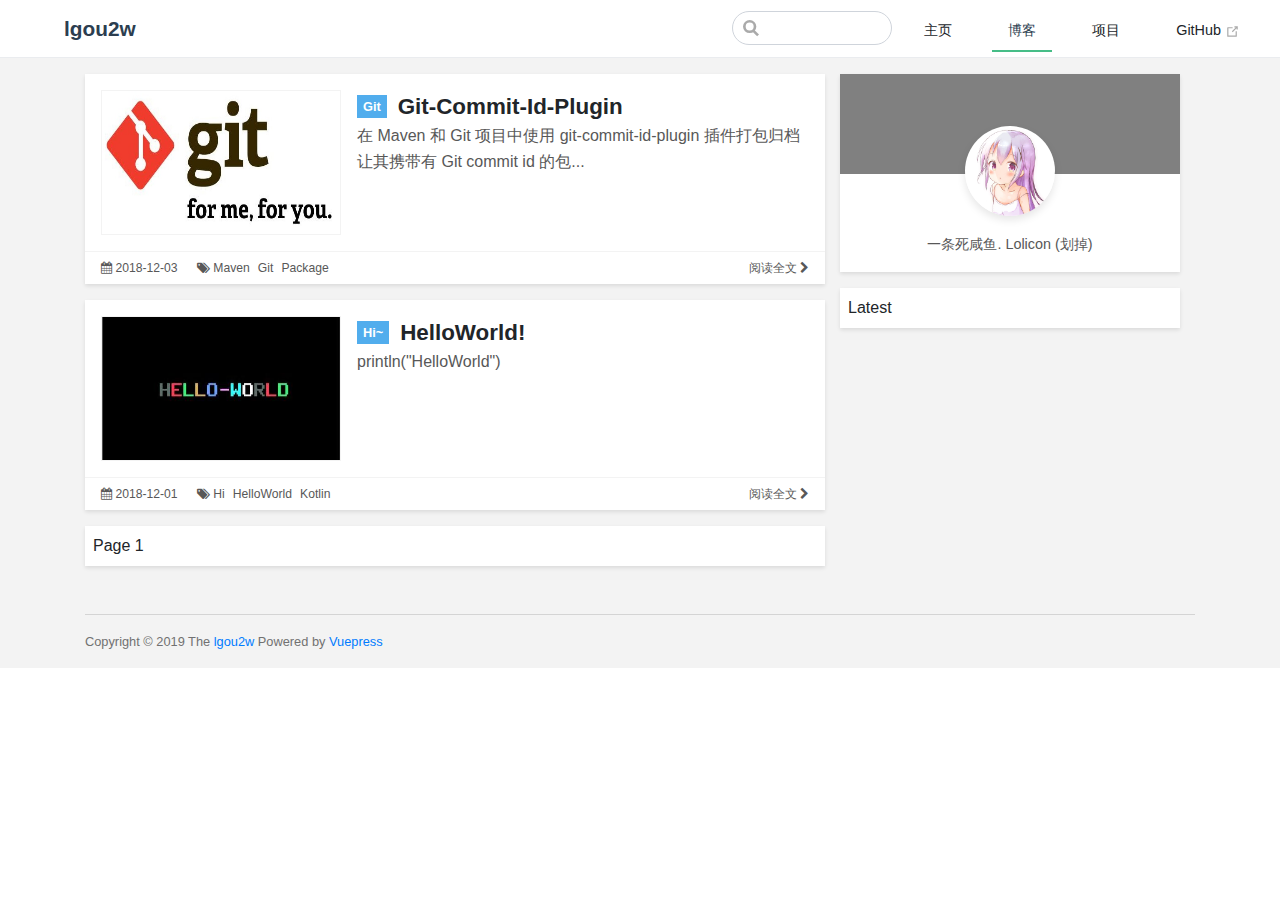
==== blog/index.html @ 0c6b8ab8 "Updates" ====
<!DOCTYPE html>
<html lang="en-US">
  <head>
    <meta charset="utf-8">
    <meta name="viewport" content="width=device-width,initial-scale=1">
    <title>Blogs | lgou2w</title>
    <meta name="description" content="lgou2w website">
    <script src="/js/jquery.min.js"></script>
    
    <link rel="preload" href="/assets/css/0.styles.bc1491e1.css" as="style"><link rel="preload" href="/assets/js/app.d1a5e44f.js" as="script"><link rel="preload" href="/assets/js/2.3323cdc5.js" as="script"><link rel="prefetch" href="/assets/js/10.3f99f2de.js"><link rel="prefetch" href="/assets/js/11.79aa3903.js"><link rel="prefetch" href="/assets/js/3.a1edac9c.js"><link rel="prefetch" href="/assets/js/4.0b853fc1.js"><link rel="prefetch" href="/assets/js/5.7da31891.js"><link rel="prefetch" href="/assets/js/6.89525fbb.js"><link rel="prefetch" href="/assets/js/7.0785fa64.js"><link rel="prefetch" href="/assets/js/8.5be54ab9.js"><link rel="prefetch" href="/assets/js/9.ef40ac72.js">
    <link rel="stylesheet" href="/assets/css/0.styles.bc1491e1.css">
  </head>
  <body>
    <div id="app" data-server-rendered="true"><div class="theme-container no-sidebar"><header class="navbar"><div class="sidebar-button"><svg xmlns="http://www.w3.org/2000/svg" aria-hidden="true" role="img" viewBox="0 0 448 512" class="icon"><path fill="currentColor" d="M436 124H12c-6.627 0-12-5.373-12-12V80c0-6.627 5.373-12 12-12h424c6.627 0 12 5.373 12 12v32c0 6.627-5.373 12-12 12zm0 160H12c-6.627 0-12-5.373-12-12v-32c0-6.627 5.373-12 12-12h424c6.627 0 12 5.373 12 12v32c0 6.627-5.373 12-12 12zm0 160H12c-6.627 0-12-5.373-12-12v-32c0-6.627 5.373-12 12-12h424c6.627 0 12 5.373 12 12v32c0 6.627-5.373 12-12 12z"></path></svg></div> <a href="/" class="home-link router-link-active"><!----> <span class="site-name">lgou2w</span></a> <div class="links" style="max-width:nullpx;"><div class="search-box"><input aria-label="Search" autocomplete="off" spellcheck="false" value=""> <!----></div> <nav class="nav-links can-hide"><div class="nav-item"><a href="/" class="nav-link">主页</a></div><div class="nav-item"><a href="/blog/" class="nav-link router-link-exact-active router-link-active">博客</a></div><div class="nav-item"><a href="/projects/" class="nav-link">项目</a></div><div class="nav-item"><a href="https://github.com/lgou2w/lgou2w.github.io" target="_blank" rel="noopener noreferrer" class="nav-link external">
  GitHub
  <svg xmlns="http://www.w3.org/2000/svg" aria-hidden="true" x="0px" y="0px" viewBox="0 0 100 100" width="15" height="15" class="icon outbound"><path fill="currentColor" d="M18.8,85.1h56l0,0c2.2,0,4-1.8,4-4v-32h-8v28h-48v-48h28v-8h-32l0,0c-2.2,0-4,1.8-4,4v56C14.8,83.3,16.6,85.1,18.8,85.1z"></path> <polygon fill="currentColor" points="45.7,48.7 51.3,54.3 77.2,28.5 77.2,37.2 85.2,37.2 85.2,14.9 62.8,14.9 62.8,22.9 71.5,22.9"></polygon></svg></a></div> <!----></nav></div></header> <div class="sidebar-mask"></div> <div class="sidebar"><nav class="nav-links"><div class="nav-item"><a href="/" class="nav-link">主页</a></div><div class="nav-item"><a href="/blog/" class="nav-link router-link-exact-active router-link-active">博客</a></div><div class="nav-item"><a href="/projects/" class="nav-link">项目</a></div><div class="nav-item"><a href="https://github.com/lgou2w/lgou2w.github.io" target="_blank" rel="noopener noreferrer" class="nav-link external">
  GitHub
  <svg xmlns="http://www.w3.org/2000/svg" aria-hidden="true" x="0px" y="0px" viewBox="0 0 100 100" width="15" height="15" class="icon outbound"><path fill="currentColor" d="M18.8,85.1h56l0,0c2.2,0,4-1.8,4-4v-32h-8v28h-48v-48h28v-8h-32l0,0c-2.2,0-4,1.8-4,4v56C14.8,83.3,16.6,85.1,18.8,85.1z"></path> <polygon fill="currentColor" points="45.7,48.7 51.3,54.3 77.2,28.5 77.2,37.2 85.2,37.2 85.2,14.9 62.8,14.9 62.8,22.9 71.5,22.9"></polygon></svg></a></div> <!----></nav>  <ul class="sidebar-links"><li><div class="sidebar-group first"><p class="sidebar-heading open"><span>Blogs</span> <!----></p> <ul class="sidebar-group-items"></ul></div></li></ul> </div> <div class="custom-layout"><div class="container blog-wrapper" data-v-0e70ab52><div class="row blog-main" data-v-0e70ab52><div class="col-md-8 blog-posts" data-v-0e70ab52><div class="blog-post" data-v-0e70ab52><div class="container post-wrapper" data-v-741c4d2e data-v-0e70ab52><div class="row post-main" data-v-741c4d2e><div class="col-md-auto post-thumbnail" data-v-741c4d2e><a href="/blog/posts/2018-12/git-commit-id-plugin.html" data-v-741c4d2e><img src="/images/blog/public/git.jpg" alt="Git-Commit-Id-Plugin" data-v-741c4d2e></a></div> <div class="col-md post-inner" data-v-741c4d2e><header class="post-inner-header" data-v-741c4d2e><span class="post-inner-header-label" data-v-741c4d2e>Git</span> <span class="post-inner-header-title" data-v-741c4d2e>Git-Commit-Id-Plugin</span></header> <div class="post-inner-content" data-v-741c4d2e><p data-v-741c4d2e> 在 Maven 和 Git 项目中使用 git-commit-id-plugin  插件打包归档让其携带有 Git commit id 的包... </p></div></div></div> <div class="row post-meta" data-v-741c4d2e><span class="col-auto mr-auto post-meta-item" data-v-741c4d2e><a data-v-741c4d2e><i class="fa fa-calendar" data-v-741c4d2e></i>
                2018-12-03
            </a> <span class="d-none d-md-inline-block" style="padding-left: 1rem;" data-v-741c4d2e><i class="fa fa-tags" data-v-741c4d2e></i> <a class="post-meta-tag" data-v-741c4d2e>Maven</a><a class="post-meta-tag" data-v-741c4d2e>Git</a><a class="post-meta-tag" data-v-741c4d2e>Package</a></span></span> <span class="col-auto post-meta-target" data-v-741c4d2e><a href="/blog/posts/2018-12/git-commit-id-plugin.html" data-v-741c4d2e>
                阅读全文
                <i class="fa fa-chevron-right" data-v-741c4d2e></i></a></span></div></div></div><div class="blog-post" data-v-0e70ab52><div class="container post-wrapper" data-v-741c4d2e data-v-0e70ab52><div class="row post-main" data-v-741c4d2e><div class="col-md-auto post-thumbnail" data-v-741c4d2e><a href="/blog/posts/2018-12/helloworld.html" data-v-741c4d2e><img src="/images/blog/2018-12/helloworld.jpg" alt="HelloWorld!" data-v-741c4d2e></a></div> <div class="col-md post-inner" data-v-741c4d2e><header class="post-inner-header" data-v-741c4d2e><span class="post-inner-header-label" data-v-741c4d2e>Hi~</span> <span class="post-inner-header-title" data-v-741c4d2e>HelloWorld!</span></header> <div class="post-inner-content" data-v-741c4d2e><p data-v-741c4d2e>println(&quot;HelloWorld&quot;)</p></div></div></div> <div class="row post-meta" data-v-741c4d2e><span class="col-auto mr-auto post-meta-item" data-v-741c4d2e><a data-v-741c4d2e><i class="fa fa-calendar" data-v-741c4d2e></i>
                2018-12-01
            </a> <span class="d-none d-md-inline-block" style="padding-left: 1rem;" data-v-741c4d2e><i class="fa fa-tags" data-v-741c4d2e></i> <a class="post-meta-tag" data-v-741c4d2e>Hi</a><a class="post-meta-tag" data-v-741c4d2e>HelloWorld</a><a class="post-meta-tag" data-v-741c4d2e>Kotlin</a></span></span> <span class="col-auto post-meta-target" data-v-741c4d2e><a href="/blog/posts/2018-12/helloworld.html" data-v-741c4d2e>
                阅读全文
                <i class="fa fa-chevron-right" data-v-741c4d2e></i></a></span></div></div></div></div> <div class="col-md d-none d-md-block blog-sidebar" data-v-0e70ab52><div class="blog-about" data-v-0e70ab52><div class="blog-about-photo" data-v-0e70ab52></div> <div class="blog-about-avatar" data-v-0e70ab52><a href="/" data-v-0e70ab52><img src="/images/avatar.jpg" alt="Avatar" data-v-0e70ab52></a></div> <div class="blog-about-info" data-v-0e70ab52><span data-v-0e70ab52>一条死咸鱼. Lolicon (划掉)</span></div></div> <div class="blog-latest" data-v-0e70ab52><div class="blog-latest-post" data-v-0e70ab52>
                    Latest
                </div></div></div></div> <div class="row blog-pages" data-v-0e70ab52><div class="col-md-8 blog-page" data-v-0e70ab52>
            Page 1
        </div></div> <div class="row blog-footer" data-v-0e70ab52><p data-v-0e70ab52>Copyright © 2019 The <a href="/" data-v-0e70ab52>lgou2w</a>
            Powered by <a href="https://vuepress.vuejs.org/" target="_blank" data-v-0e70ab52>Vuepress</a></p></div></div></div> <!----></div></div>
    <script src="/assets/js/2.3323cdc5.js" defer></script><script src="/assets/js/app.d1a5e44f.js" defer></script>
  </body>
</html>
---- assets/css/0.styles.bc1491e1.css ----
.home{padding:3.6rem 2rem 0;max-width:960px;margin:0 auto}.home .hero{text-align:center}.home .hero img{max-height:280px;display:block;margin:3rem auto 1.5rem}.home .hero h1{font-size:3rem}.home .hero .action,.home .hero .description,.home .hero h1{margin:1.8rem auto}.home .hero .description{max-width:35rem;font-size:1.6rem;line-height:1.3;color:#6a8bad}.home .hero .action-button{display:inline-block;font-size:1.2rem;color:#fff;background-color:#3eaf7c;padding:.8rem 1.6rem;border-radius:4px;transition:background-color .1s ease;box-sizing:border-box;border-bottom:1px solid #389d70}.home .hero .action-button:hover{background-color:#4abf8a}.home .features{border-top:1px solid #eaecef;padding:1.2rem 0;margin-top:2.5rem;display:flex;flex-wrap:wrap;align-items:flex-start;align-content:stretch;justify-content:space-between}.home .feature{flex-grow:1;flex-basis:30%;max-width:30%}.home .feature h2{font-size:1.4rem;font-weight:500;border-bottom:none;padding-bottom:0;color:#3a5169}.home .feature p{color:#4e6e8e}.home .footer{padding:2.5rem;border-top:1px solid #eaecef;text-align:center;color:#4e6e8e}@media (max-width:719px){.home .features{flex-direction:column}.home .feature{max-width:100%;padding:0 2.5rem}}@media (max-width:419px){.home{padding-left:1.5rem;padding-right:1.5rem}.home .hero img{max-height:210px;margin:2rem auto 1.2rem}.home .hero h1{font-size:2rem}.home .hero .action,.home .hero .description,.home .hero h1{margin:1.2rem auto}.home .hero .description{font-size:1.2rem}.home .hero .action-button{font-size:1rem;padding:.6rem 1.2rem}.home .feature h2{font-size:1.25rem}}.homepage-wrapper[data-v-08950ab5]{background:url(/images/bg.jpg);background-size:cover}@media (max-width:768px){.homepage-wrapper[data-v-08950ab5]{background:url(/images/bgMobile.jpg);background-size:100% 100%;padding-bottom:0!important}}.homepage-wrapper[data-v-08950ab5]{display:flex;justify-content:center;align-items:center;max-width:100%;min-height:100vh}@media (max-width:768px){.homepage-wrapper[data-v-08950ab5]{padding-left:0!important;padding-right:0!important;padding-top:2.2rem}}.homepage-wrapper .homepage[data-v-08950ab5]{margin:2rem;background-color:hsla(0,0%,100%,.6);box-shadow:0 2px 4px 0 rgba(0,0,0,.1);width:100%}@media (max-width:768px){.homepage-wrapper .homepage[data-v-08950ab5]{margin:1rem;display:block}}@media (min-width:992px){.homepage-wrapper .homepage[data-v-08950ab5]{width:60%;min-height:60vh}}.homepage-wrapper .homepage .homepage-left[data-v-08950ab5]{padding:1rem;background-color:rgba(0,187,255,.6);display:flex;flex-direction:column}@media (max-width:768px){.homepage-wrapper .homepage .homepage-left[data-v-08950ab5]{display:block}}.homepage-wrapper .homepage .homepage-left .homepage-avatar[data-v-08950ab5]{text-align:center}@media (max-width:768px){.homepage-wrapper .homepage .homepage-left .homepage-avatar[data-v-08950ab5]{margin-top:-4rem}}.homepage-wrapper .homepage .homepage-left .homepage-avatar img[data-v-08950ab5]{width:128px;height:128px;border-radius:100%;box-shadow:0 4px 8px rgba(0,0,0,.1)}@media (max-width:768px){.homepage-wrapper .homepage .homepage-left .homepage-avatar img[data-v-08950ab5]{width:100px;height:100px}}.homepage-wrapper .homepage .homepage-left .homepage-menu[data-v-08950ab5]{list-style:none;padding:1rem 0;margin:0;text-align:center;flex:1}@media (max-width:768px){.homepage-wrapper .homepage .homepage-left .homepage-menu[data-v-08950ab5]{display:flex;flex-wrap:wrap;flex-direction:row;align-items:center;justify-content:center;padding:0}}.homepage-wrapper .homepage .homepage-left .homepage-menu li[data-v-08950ab5]{padding-top:.6rem}@media (max-width:768px){.homepage-wrapper .homepage .homepage-left .homepage-menu li[data-v-08950ab5]{width:50%;margin-top:.5rem;display:inline-block;padding:0}}.homepage-wrapper .homepage .homepage-left .homepage-menu li a[data-v-08950ab5]{display:block;font-size:1.1rem;font-weight:600;text-decoration:none;color:#fff}@media (max-width:767px){.homepage-wrapper .homepage .homepage-left .homepage-menu li a[data-v-08950ab5]{font-size:1rem}}.homepage-wrapper .homepage .homepage-left .homepage-menu li a.active[data-v-08950ab5]{font-size:1.3rem}.homepage-wrapper .homepage .homepage-left .homepage-copyright[data-v-08950ab5]{padding-top:1rem;color:#fff;text-align:center;font-size:9pt;font-weight:600}.homepage-wrapper .homepage .homepage-left .homepage-copyright a[data-v-08950ab5]{color:#fff;text-decoration:none}.homepage-wrapper .homepage .homepage-right[data-v-08950ab5]{padding:1rem}.homepage-wrapper .homepage .homepage-right .title[data-v-08950ab5]{-webkit-user-select:none;-moz-user-select:none;-ms-user-select:none;user-select:none;padding-top:1rem;text-align:center;color:#585858;transition:all .4s}.homepage-wrapper .homepage .homepage-right .title[data-v-08950ab5]:hover{color:#007bff;-webkit-transform:scale(1.1);transform:scale(1.1)}@media (max-width:768px){.homepage-wrapper .homepage .homepage-right .title[data-v-08950ab5]{padding:.6rem 0}}.homepage-wrapper .homepage .homepage-right .homepage-home .home-links[data-v-08950ab5]{display:flex;flex-wrap:wrap;flex-direction:row;align-items:center;justify-content:center;text-align:center}.homepage-wrapper .homepage .homepage-right .homepage-home .home-links a[data-v-08950ab5]{color:#585858;display:inline-block;width:30%;padding:1.5rem 0;text-decoration:none;transition:all .4s}.homepage-wrapper .homepage .homepage-right .homepage-home .home-links a[data-v-08950ab5]:hover{color:#007bff;-webkit-transform:scale(1.1);transform:scale(1.1)}@media (max-width:767px){.homepage-wrapper .homepage .homepage-right .homepage-home .home-links a[data-v-08950ab5]{padding:1rem 0}}.homepage-wrapper .homepage .homepage-right .homepage-home .home-links a i[data-v-08950ab5]{display:block;margin-top:1rem;font-size:3rem}@media (max-width:767px){.homepage-wrapper .homepage .homepage-right .homepage-home .home-links a i[data-v-08950ab5]{font-size:2rem;margin-top:.2rem}}.homepage-wrapper .homepage .homepage-right .homepage-home .home-links a span[data-v-08950ab5]{display:block;margin-top:.6rem}.search-box{display:inline-block;position:relative;margin-right:1rem}.search-box input{cursor:text;width:10rem;color:#4e6e8e;display:inline-block;border:1px solid #cfd4db;border-radius:2rem;font-size:.9rem;line-height:2rem;padding:0 .5rem 0 2rem;outline:none;transition:all .2s ease;background:#fff url(/assets/img/search.83621669.svg) .6rem .5rem no-repeat;background-size:1rem}.search-box input:focus{cursor:auto;border-color:#3eaf7c}.search-box .suggestions{background:#fff;width:20rem;position:absolute;top:1.5rem;border:1px solid #cfd4db;border-radius:6px;padding:.4rem;list-style-type:none}.search-box .suggestions.align-right{right:0}.search-box .suggestion{line-height:1.4;padding:.4rem .6rem;border-radius:4px;cursor:pointer}.search-box .suggestion a{white-space:normal;color:#5d82a6}.search-box .suggestion a .page-title{font-weight:600}.search-box .suggestion a .header{font-size:.9em;margin-left:.25em}.search-box .suggestion.focused{background-color:#f3f4f5}.search-box .suggestion.focused a{color:#3eaf7c}@media (max-width:959px){.search-box input{cursor:pointer;width:0;border-color:transparent;position:relative}.search-box input:focus{cursor:text;left:0;width:10rem}}@media (max-width:959px) and (min-width:719px){.search-box .suggestions{left:0}}@media (max-width:719px){.search-box{margin-right:0}.search-box input{left:1rem}.search-box .suggestions{right:0}}@media (max-width:419px){.search-box .suggestions{width:calc(100vw - 4rem)}.search-box input:focus{width:8rem}}.dropdown-enter,.dropdown-leave-to{height:0!important}.dropdown-wrapper{cursor:pointer}.dropdown-wrapper .dropdown-title{display:block}.dropdown-wrapper .dropdown-title:hover{border-color:transparent}.dropdown-wrapper .dropdown-title .arrow{vertical-align:middle;margin-top:-1px;margin-left:.4rem}.dropdown-wrapper .nav-dropdown .dropdown-item{color:inherit;line-height:1.7rem}.dropdown-wrapper .nav-dropdown .dropdown-item h4{margin:.45rem 0 0;border-top:1px solid #eee;padding:.45rem 1.5rem 0 1.25rem}.dropdown-wrapper .nav-dropdown .dropdown-item .dropdown-subitem-wrapper{padding:0;list-style:none}.dropdown-wrapper .nav-dropdown .dropdown-item .dropdown-subitem-wrapper .dropdown-subitem{font-size:.9em}.dropdown-wrapper .nav-dropdown .dropdown-item a{display:block;line-height:1.7rem;position:relative;border-bottom:none;font-weight:400;margin-bottom:0;padding:0 1.5rem 0 1.25rem}.dropdown-wrapper .nav-dropdown .dropdown-item a.router-link-active,.dropdown-wrapper .nav-dropdown .dropdown-item a:hover{color:#3eaf7c}.dropdown-wrapper .nav-dropdown .dropdown-item a.router-link-active:after{content:"";width:0;height:0;border-left:5px solid #3eaf7c;border-top:3px solid transparent;border-bottom:3px solid transparent;position:absolute;top:calc(50% - 2px);left:9px}.dropdown-wrapper .nav-dropdown .dropdown-item:first-child h4{margin-top:0;padding-top:0;border-top:0}@media (max-width:719px){.dropdown-wrapper.open .dropdown-title{margin-bottom:.5rem}.dropdown-wrapper .nav-dropdown{transition:height .1s ease-out;overflow:hidden}.dropdown-wrapper .nav-dropdown .dropdown-item h4{border-top:0;margin-top:0;padding-top:0}.dropdown-wrapper .nav-dropdown .dropdown-item>a,.dropdown-wrapper .nav-dropdown .dropdown-item h4{font-size:15px;line-height:2rem}.dropdown-wrapper .nav-dropdown .dropdown-item .dropdown-subitem{font-size:14px;padding-left:1rem}}@media (min-width:719px){.dropdown-wrapper{height:1.8rem}.dropdown-wrapper:hover .nav-dropdown{display:block!important}.dropdown-wrapper .dropdown-title .arrow{border-left:4px solid transparent;border-right:4px solid transparent;border-top:6px solid #ccc;border-bottom:0}.dropdown-wrapper .nav-dropdown{display:none;height:auto!important;box-sizing:border-box;max-height:calc(100vh - 2.7rem);overflow-y:auto;position:absolute;top:100%;right:0;background-color:#fff;padding:.6rem 0;border:1px solid #ddd;border-bottom-color:#ccc;text-align:left;border-radius:.25rem;white-space:nowrap;margin:0}}.nav-links{display:inline-block}.nav-links a{line-height:1.4rem;color:inherit}.nav-links a.router-link-active,.nav-links a:hover{color:#3eaf7c}.nav-links .nav-item{position:relative;display:inline-block;margin-left:1.5rem;line-height:2rem}.nav-links .nav-item:first-child{margin-left:0}.nav-links .repo-link{margin-left:1.5rem}@media (max-width:719px){.nav-links .nav-item,.nav-links .repo-link{margin-left:0}}@media (min-width:719px){.nav-links a.router-link-active,.nav-links a:hover{color:#2c3e50}.nav-item>a:not(.external).router-link-active,.nav-item>a:not(.external):hover{margin-bottom:-2px;border-bottom:2px solid #46bd87}}.navbar{padding:.7rem 1.5rem;line-height:2.2rem}.navbar a,.navbar img,.navbar span{display:inline-block}.navbar .logo{height:2.2rem;min-width:2.2rem;margin-right:.8rem;vertical-align:top}.navbar .site-name{font-size:1.3rem;font-weight:600;color:#2c3e50;position:relative}.navbar .links{padding-left:1.5rem;box-sizing:border-box;background-color:#fff;white-space:nowrap;font-size:.9rem;position:absolute;right:1.5rem;top:.7rem;display:flex}.navbar .links .search-box{flex:0 0 auto;vertical-align:top}.navbar .links .nav-links{flex:1}@media (max-width:719px){.navbar{padding-left:4rem}.navbar .can-hide{display:none}.navbar .links{padding-left:1.5rem}}.page-edit,.page-nav{max-width:740px;margin:0 auto;padding:2rem 2.5rem}@media (max-width:959px){.page-edit,.page-nav{padding:2rem}}@media (max-width:419px){.page-edit,.page-nav{padding:1.5rem}}.page{padding-bottom:2rem}.page-edit{padding-top:1rem;padding-bottom:1rem;overflow:auto}.page-edit .edit-link{display:inline-block}.page-edit .edit-link a{color:#4e6e8e;margin-right:.25rem}.page-edit .last-updated{float:right;font-size:.9em}.page-edit .last-updated .prefix{font-weight:500;color:#4e6e8e}.page-edit .last-updated .time{font-weight:400;color:#aaa}.page-nav{padding-top:1rem;padding-bottom:0}.page-nav .inner{min-height:2rem;margin-top:0;border-top:1px solid #eaecef;padding-top:1rem;overflow:auto}.page-nav .next{float:right}@media (max-width:719px){.page-edit .edit-link{margin-bottom:.5rem}.page-edit .last-updated{font-size:.8em;float:none;text-align:left}}.sidebar .sidebar-sub-headers{padding-left:1rem;font-size:.95em}a.sidebar-link{font-weight:400;display:inline-block;color:#2c3e50;border-left:.25rem solid transparent;padding:.35rem 1rem .35rem 1.25rem;line-height:1.4;width:100%;box-sizing:border-box}a.sidebar-link:hover{color:#3eaf7c}a.sidebar-link.active{font-weight:600;color:#3eaf7c;border-left-color:#3eaf7c}.sidebar-group a.sidebar-link{padding-left:2rem}.sidebar-sub-headers a.sidebar-link{padding-top:.25rem;padding-bottom:.25rem;border-left:none}.sidebar-sub-headers a.sidebar-link.active{font-weight:500}.sidebar-group:not(.first){margin-top:1em}.sidebar-group .sidebar-group{padding-left:.5em}.sidebar-group:not(.collapsable) .sidebar-heading{cursor:auto;color:inherit}.sidebar-heading{color:#999;transition:color .15s ease;cursor:pointer;font-size:1.1em;font-weight:700;padding:0 1.5rem;margin-top:0;margin-bottom:.5rem}.sidebar-heading.open,.sidebar-heading:hover{color:inherit}.sidebar-heading .arrow{position:relative;top:-.12em;left:.5em}.sidebar-heading:.open .arrow{top:-.18em}.sidebar-group-items{transition:height .1s ease-out;overflow:hidden}.sidebar ul{padding:0;margin:0;list-style-type:none}.sidebar a{display:inline-block}.sidebar .nav-links{display:none;border-bottom:1px solid #eaecef;padding:.5rem 0 .75rem 0}.sidebar .nav-links a{font-weight:600}.sidebar .nav-links .nav-item,.sidebar .nav-links .repo-link{display:block;line-height:1.25rem;font-size:1.1em;padding:.5rem 0 .5rem 1.5rem}.sidebar .sidebar-links{padding:1.5rem 0}@media (max-width:719px){.sidebar .nav-links{display:block}.sidebar .nav-links .dropdown-wrapper .nav-dropdown .dropdown-item a.router-link-active:after{top:calc(1rem - 2px)}.sidebar .sidebar-links{padding:1rem 0}}.sidebar-button{display:none;width:1.25rem;height:1.25rem;position:absolute;padding:.6rem;top:.6rem;left:1rem}.sidebar-button .icon{display:block;width:1.25rem;height:1.25rem}@media (max-width:719px){.sidebar-button{display:block}}code[class*=language-],pre[class*=language-]{color:#ccc;background:none;font-family:Consolas,Monaco,Andale Mono,Ubuntu Mono,monospace;text-align:left;white-space:pre;word-spacing:normal;word-break:normal;word-wrap:normal;line-height:1.5;-moz-tab-size:4;-o-tab-size:4;tab-size:4;-webkit-hyphens:none;-ms-hyphens:none;hyphens:none}pre[class*=language-]{padding:1em;margin:.5em 0;overflow:auto}:not(pre)>code[class*=language-],pre[class*=language-]{background:#2d2d2d}:not(pre)>code[class*=language-]{padding:.1em;border-radius:.3em;white-space:normal}.token.block-comment,.token.cdata,.token.comment,.token.doctype,.token.prolog{color:#999}.token.punctuation{color:#ccc}.token.attr-name,.token.deleted,.token.namespace,.token.tag{color:#e2777a}.token.function-name{color:#6196cc}.token.boolean,.token.function,.token.number{color:#f08d49}.token.class-name,.token.constant,.token.property,.token.symbol{color:#f8c555}.token.atrule,.token.builtin,.token.important,.token.keyword,.token.selector{color:#cc99cd}.token.attr-value,.token.char,.token.regex,.token.string,.token.variable{color:#7ec699}.token.entity,.token.operator,.token.url{color:#67cdcc}.token.bold,.token.important{font-weight:700}.token.italic{font-style:italic}.token.entity{cursor:help}.token.inserted{color:green}#nprogress{pointer-events:none}#nprogress .bar{background:#3eaf7c;position:fixed;z-index:1031;top:0;left:0;width:100%;height:2px}#nprogress .peg{display:block;position:absolute;right:0;width:100px;height:100%;box-shadow:0 0 10px #3eaf7c,0 0 5px #3eaf7c;opacity:1;transform:rotate(3deg) translateY(-4px)}#nprogress .spinner{display:block;position:fixed;z-index:1031;top:15px;right:15px}#nprogress .spinner-icon{width:18px;height:18px;box-sizing:border-box;border:2px solid transparent;border-top-color:#3eaf7c;border-left-color:#3eaf7c;border-radius:50%;animation:nprogress-spinner .4s linear infinite}.nprogress-custom-parent{overflow:hidden;position:relative}.nprogress-custom-parent #nprogress .bar,.nprogress-custom-parent #nprogress .spinner{position:absolute}@keyframes nprogress-spinner{0%{transform:rotate(0deg)}to{transform:rotate(1turn)}}.content code{color:#476582;padding:.25rem .5rem;margin:0;font-size:.85em;background-color:rgba(27,31,35,.05);border-radius:3px}.content pre,.content pre[class*=language-]{line-height:1.4;padding:1.25rem 1.5rem;margin:.85rem 0;background-color:#282c34;border-radius:6px;overflow:auto}.content pre[class*=language-] code,.content pre code{color:#fff;padding:0;background-color:transparent;border-radius:0}div[class*=language-]{position:relative;background-color:#282c34;border-radius:6px}div[class*=language-] .highlight-lines{-webkit-user-select:none;-moz-user-select:none;-ms-user-select:none;user-select:none;padding-top:1.3rem;position:absolute;top:0;left:0;width:100%;line-height:1.4}div[class*=language-] .highlight-lines .highlighted{background-color:rgba(0,0,0,.66)}div[class*=language-] pre,div[class*=language-] pre[class*=language-]{background:transparent;position:relative;z-index:1}div[class*=language-]:before{position:absolute;z-index:3;top:.8em;right:1em;font-size:.75rem;color:hsla(0,0%,100%,.4)}div[class*=language-]:not(.line-numbers-mode) .line-numbers-wrapper{display:none}div[class*=language-].line-numbers-mode .highlight-lines .highlighted{position:relative}div[class*=language-].line-numbers-mode .highlight-lines .highlighted:before{content:" ";position:absolute;z-index:3;left:0;top:0;display:block;width:3.5rem;height:100%;background-color:rgba(0,0,0,.66)}div[class*=language-].line-numbers-mode pre{padding-left:4.5rem;vertical-align:middle}div[class*=language-].line-numbers-mode .line-numbers-wrapper{position:absolute;top:0;width:3.5rem;text-align:center;color:hsla(0,0%,100%,.3);padding:1.25rem 0;line-height:1.4}div[class*=language-].line-numbers-mode .line-numbers-wrapper .line-number,div[class*=language-].line-numbers-mode .line-numbers-wrapper br{-webkit-user-select:none;-moz-user-select:none;-ms-user-select:none;user-select:none}div[class*=language-].line-numbers-mode .line-numbers-wrapper .line-number{position:relative;z-index:4;font-size:.85em}div[class*=language-].line-numbers-mode:after{content:"";position:absolute;z-index:2;top:0;left:0;width:3.5rem;height:100%;border-radius:6px 0 0 6px;border-right:1px solid rgba(0,0,0,.66);background-color:#282c34}div[class~=language-js]:before{content:"js"}div[class~=language-ts]:before{content:"ts"}div[class~=language-html]:before{content:"html"}div[class~=language-md]:before{content:"md"}div[class~=language-vue]:before{content:"vue"}div[class~=language-css]:before{content:"css"}div[class~=language-sass]:before{content:"sass"}div[class~=language-scss]:before{content:"scss"}div[class~=language-less]:before{content:"less"}div[class~=language-stylus]:before{content:"stylus"}div[class~=language-go]:before{content:"go"}div[class~=language-java]:before{content:"java"}div[class~=language-c]:before{content:"c"}div[class~=language-sh]:before{content:"sh"}div[class~=language-yaml]:before{content:"yaml"}div[class~=language-py]:before{content:"py"}div[class~=language-javascript]:before{content:"js"}div[class~=language-typescript]:before{content:"ts"}div[class~=language-markup]:before{content:"html"}div[class~=language-markdown]:before{content:"md"}div[class~=language-json]:before{content:"json"}div[class~=language-ruby]:before{content:"rb"}div[class~=language-python]:before{content:"py"}div[class~=language-bash]:before{content:"sh"}.custom-block .custom-block-title{font-weight:600;margin-bottom:-.4rem}.custom-block.danger,.custom-block.tip,.custom-block.warning{padding:.1rem 1.5rem;border-left-width:.5rem;border-left-style:solid;margin:1rem 0}.custom-block.tip{background-color:#f3f5f7;border-color:#42b983}.custom-block.warning{background-color:rgba(255,229,100,.3);border-color:#e7c000;color:#6b5900}.custom-block.warning .custom-block-title{color:#b29400}.custom-block.warning a{color:#2c3e50}.custom-block.danger{background-color:#ffe6e6;border-color:#c00;color:#4d0000}.custom-block.danger .custom-block-title{color:#900}.custom-block.danger a{color:#2c3e50}.arrow{display:inline-block;width:0;height:0}.arrow.up{border-bottom:6px solid #ccc}.arrow.down,.arrow.up{border-left:4px solid transparent;border-right:4px solid transparent}.arrow.down{border-top:6px solid #ccc}.arrow.right{border-left:6px solid #ccc}.arrow.left,.arrow.right{border-top:4px solid transparent;border-bottom:4px solid transparent}.arrow.left{border-right:6px solid #ccc}.content:not(.custom){max-width:740px;margin:0 auto;padding:2rem 2.5rem}@media (max-width:959px){.content:not(.custom){padding:2rem}}@media (max-width:419px){.content:not(.custom){padding:1.5rem}}.table-of-contents .badge{vertical-align:middle}body,html{padding:0;margin:0}body{font-family:-apple-system,BlinkMacSystemFont,Segoe UI,Roboto,Oxygen,Ubuntu,Cantarell,Fira Sans,Droid Sans,Helvetica Neue,sans-serif;-webkit-font-smoothing:antialiased;-moz-osx-font-smoothing:grayscale;font-size:16px;color:#2c3e50}.page{padding-left:20rem}.navbar{z-index:20;right:0;height:3.6rem;background-color:#fff;box-sizing:border-box;border-bottom:1px solid #eaecef}.navbar,.sidebar-mask{position:fixed;top:0;left:0}.sidebar-mask{z-index:9;width:100vw;height:100vh;display:none}.sidebar{font-size:15px;background-color:#fff;width:20rem;position:fixed;z-index:10;margin:0;top:3.6rem;left:0;bottom:0;box-sizing:border-box;border-right:1px solid #eaecef;overflow-y:auto}.content:not(.custom)>:first-child{margin-top:3.6rem}.content:not(.custom) a:hover{text-decoration:underline}.content:not(.custom) p.demo{padding:1rem 1.5rem;border:1px solid #ddd;border-radius:4px}.content:not(.custom) img{max-width:100%}.content.custom{padding:0;margin:0}.content.custom img{max-width:100%}a{font-weight:500}a,p a code{color:#3eaf7c}p a code{font-weight:400}kbd{background:#eee;border:.15rem solid #ddd;border-bottom:.25rem solid #ddd;border-radius:.15rem;padding:0 .15em}blockquote{font-size:1.2rem;color:#999;border-left:.25rem solid #dfe2e5;margin-left:0;padding-left:1rem}ol,ul{padding-left:1.2em}strong{font-weight:600}h1,h2,h3,h4,h5,h6{font-weight:600;line-height:1.25}.content:not(.custom)>h1,.content:not(.custom)>h2,.content:not(.custom)>h3,.content:not(.custom)>h4,.content:not(.custom)>h5,.content:not(.custom)>h6{margin-top:-3.1rem;padding-top:4.6rem;margin-bottom:0}.content:not(.custom)>h1:first-child,.content:not(.custom)>h2:first-child,.content:not(.custom)>h3:first-child,.content:not(.custom)>h4:first-child,.content:not(.custom)>h5:first-child,.content:not(.custom)>h6:first-child{margin-top:-1.5rem;margin-bottom:1rem}.content:not(.custom)>h1:first-child+.custom-block,.content:not(.custom)>h1:first-child+p,.content:not(.custom)>h1:first-child+pre,.content:not(.custom)>h2:first-child+.custom-block,.content:not(.custom)>h2:first-child+p,.content:not(.custom)>h2:first-child+pre,.content:not(.custom)>h3:first-child+.custom-block,.content:not(.custom)>h3:first-child+p,.content:not(.custom)>h3:first-child+pre,.content:not(.custom)>h4:first-child+.custom-block,.content:not(.custom)>h4:first-child+p,.content:not(.custom)>h4:first-child+pre,.content:not(.custom)>h5:first-child+.custom-block,.content:not(.custom)>h5:first-child+p,.content:not(.custom)>h5:first-child+pre,.content:not(.custom)>h6:first-child+.custom-block,.content:not(.custom)>h6:first-child+p,.content:not(.custom)>h6:first-child+pre{margin-top:2rem}h1:hover .header-anchor,h2:hover .header-anchor,h3:hover .header-anchor,h4:hover .header-anchor,h5:hover .header-anchor,h6:hover .header-anchor{opacity:1}h1{font-size:2.2rem}h2{font-size:1.65rem;padding-bottom:.3rem;border-bottom:1px solid #eaecef}h3{font-size:1.35rem}a.header-anchor{font-size:.85em;float:left;margin-left:-.87em;padding-right:.23em;margin-top:.125em;opacity:0}a.header-anchor:hover{text-decoration:none}.line-number,code,kbd{font-family:source-code-pro,Menlo,Monaco,Consolas,Courier New,monospace}ol,p,ul{line-height:1.7}hr{border-top:1px solid #eaecef}table{margin:1rem 0;display:block;overflow-x:auto}tr{border-top:1px solid #dfe2e5}tr:nth-child(2n){background-color:#f6f8fa}td,th{border:1px solid #dfe2e5;padding:.6em 1em}.custom-layout{padding-top:3.6rem}.theme-container.sidebar-open .sidebar-mask{display:block}.theme-container.no-navbar .content:not(.custom)>h1,.theme-container.no-navbar h2,.theme-container.no-navbar h3,.theme-container.no-navbar h4,.theme-container.no-navbar h5,.theme-container.no-navbar h6{margin-top:1.5rem;padding-top:0}.theme-container.no-navbar .sidebar{top:0}.theme-container.no-navbar .custom-layout{padding-top:0}@media (min-width:720px){.theme-container.no-sidebar .sidebar{display:none}.theme-container.no-sidebar .page{padding-left:0}}@media (max-width:959px){.sidebar{font-size:15px;width:16.4rem}.page{padding-left:16.4rem}}@media (max-width:719px){.sidebar{top:0;padding-top:3.6rem;transform:translateX(-100%);transition:transform .2s ease}.page{padding-left:0}.theme-container.sidebar-open .sidebar{transform:translateX(0)}.theme-container.no-navbar .sidebar{padding-top:0}}@media (max-width:419px){h1{font-size:1.9rem}.content div[class*=language-]{margin:.85rem -1.5rem;border-radius:0}}

/*!
 * Bootstrap v4.1.3 (https://getbootstrap.com/)
 * Copyright 2011-2018 The Bootstrap Authors
 * Copyright 2011-2018 Twitter, Inc.
 * Licensed under MIT (https://github.com/twbs/bootstrap/blob/master/LICENSE)
 */:root{--blue:#007bff;--indigo:#6610f2;--purple:#6f42c1;--pink:#e83e8c;--red:#dc3545;--orange:#fd7e14;--yellow:#ffc107;--green:#28a745;--teal:#20c997;--cyan:#17a2b8;--white:#fff;--gray:#6c757d;--gray-dark:#343a40;--primary:#007bff;--secondary:#6c757d;--success:#28a745;--info:#17a2b8;--warning:#ffc107;--danger:#dc3545;--light:#f8f9fa;--dark:#343a40;--breakpoint-xs:0;--breakpoint-sm:576px;--breakpoint-md:768px;--breakpoint-lg:992px;--breakpoint-xl:1200px;--font-family-sans-serif:-apple-system,BlinkMacSystemFont,"Segoe UI",Roboto,"Helvetica Neue",Arial,sans-serif,"Apple Color Emoji","Segoe UI Emoji","Segoe UI Symbol","Noto Color Emoji";--font-family-monospace:SFMono-Regular,Menlo,Monaco,Consolas,"Liberation Mono","Courier New",monospace}*,:after,:before{box-sizing:border-box}html{font-family:sans-serif;line-height:1.15;-webkit-text-size-adjust:100%;-ms-text-size-adjust:100%;-webkit-tap-highlight-color:transparent}article,aside,figcaption,figure,footer,header,hgroup,main,nav,section{display:block}body{margin:0;font-family:-apple-system,BlinkMacSystemFont,Segoe UI,Roboto,Helvetica Neue,Arial,sans-serif;font-size:1rem;font-weight:400;line-height:1.5;color:#212529;text-align:left;background-color:#fff}[tabindex="-1"]:focus{outline:0!important}hr{box-sizing:content-box;height:0;overflow:visible}h1,h2,h3,h4,h5,h6{margin-top:0;margin-bottom:.5rem}p{margin-top:0;margin-bottom:1rem}abbr[data-original-title],abbr[title]{text-decoration:underline;-webkit-text-decoration:underline dotted;text-decoration:underline dotted;cursor:help;border-bottom:0}address{font-style:normal;line-height:inherit}address,dl,ol,ul{margin-bottom:1rem}dl,ol,ul{margin-top:0}ol ol,ol ul,ul ol,ul ul{margin-bottom:0}dt{font-weight:700}dd{margin-bottom:.5rem;margin-left:0}blockquote{margin:0 0 1rem}dfn{font-style:italic}b,strong{font-weight:bolder}small{font-size:80%}sub,sup{position:relative;font-size:75%;line-height:0;vertical-align:baseline}sub{bottom:-.25em}sup{top:-.5em}a{text-decoration:none;background-color:transparent;-webkit-text-decoration-skip:objects}a:hover{color:#0056b3;text-decoration:underline}a:not([href]):not([tabindex]),a:not([href]):not([tabindex]):focus,a:not([href]):not([tabindex]):hover{color:inherit;text-decoration:none}a:not([href]):not([tabindex]):focus{outline:0}code,kbd,pre,samp{font-family:SFMono-Regular,Menlo,Monaco,Consolas,Liberation Mono,Courier New,monospace;font-size:1em}pre{margin-top:0;margin-bottom:1rem;overflow:auto;-ms-overflow-style:scrollbar}figure{margin:0 0 1rem}img{border-style:none}img,svg{vertical-align:middle}svg{overflow:hidden}table{border-collapse:collapse}caption{padding-top:.75rem;padding-bottom:.75rem;color:#6c757d;text-align:left;caption-side:bottom}th{text-align:inherit}label{display:inline-block;margin-bottom:.5rem}button{border-radius:0}button:focus{outline:1px dotted;outline:5px auto -webkit-focus-ring-color}button,input,optgroup,select,textarea{margin:0;font-family:inherit;font-size:inherit;line-height:inherit}button,input{overflow:visible}button,select{text-transform:none}[type=reset],[type=submit],button,html [type=button]{-webkit-appearance:button}[type=button]::-moz-focus-inner,[type=reset]::-moz-focus-inner,[type=submit]::-moz-focus-inner,button::-moz-focus-inner{padding:0;border-style:none}input[type=checkbox],input[type=radio]{box-sizing:border-box;padding:0}input[type=date],input[type=datetime-local],input[type=month],input[type=time]{-webkit-appearance:listbox}textarea{overflow:auto;resize:vertical}fieldset{min-width:0;padding:0;margin:0;border:0}legend{display:block;width:100%;max-width:100%;padding:0;margin-bottom:.5rem;font-size:1.5rem;line-height:inherit;color:inherit;white-space:normal}progress{vertical-align:baseline}[type=number]::-webkit-inner-spin-button,[type=number]::-webkit-outer-spin-button{height:auto}[type=search]{outline-offset:-2px;-webkit-appearance:none}[type=search]::-webkit-search-cancel-button,[type=search]::-webkit-search-decoration{-webkit-appearance:none}::-webkit-file-upload-button{font:inherit;-webkit-appearance:button}output{display:inline-block}summary{display:list-item;cursor:pointer}template{display:none}[hidden]{display:none!important}.h1,.h2,.h3,.h4,.h5,.h6,h1,h2,h3,h4,h5,h6{margin-bottom:.5rem;font-family:inherit;font-weight:500;line-height:1.2;color:inherit}.h1,h1{font-size:2.5rem}.h2,h2{font-size:2rem}.h3,h3{font-size:1.75rem}.h4,h4{font-size:1.5rem}.h5,h5{font-size:1.25rem}.h6,h6{font-size:1rem}.lead{font-size:1.25rem;font-weight:300}.display-1{font-size:6rem}.display-1,.display-2{font-weight:300;line-height:1.2}.display-2{font-size:5.5rem}.display-3{font-size:4.5rem}.display-3,.display-4{font-weight:300;line-height:1.2}.display-4{font-size:3.5rem}hr{margin-top:1rem;margin-bottom:1rem;border:0;border-top:1px solid rgba(0,0,0,.1)}.small,small{font-size:80%;font-weight:400}.mark,mark{padding:.2em;background-color:#fcf8e3}.list-inline,.list-unstyled{padding-left:0;list-style:none}.list-inline-item{display:inline-block}.list-inline-item:not(:last-child){margin-right:.5rem}.initialism{font-size:90%;text-transform:uppercase}.blockquote{margin-bottom:1rem;font-size:1.25rem}.blockquote-footer{display:block;font-size:80%;color:#6c757d}.blockquote-footer:before{content:"\2014   \A0"}.img-fluid,.img-thumbnail{max-width:100%;height:auto}.img-thumbnail{padding:.25rem;background-color:#fff;border:1px solid #dee2e6;border-radius:.25rem}.figure{display:inline-block}.figure-img{margin-bottom:.5rem;line-height:1}.figure-caption{font-size:90%;color:#6c757d}code{font-size:87.5%;color:#e83e8c;word-break:break-word}a>code{color:inherit}kbd{padding:.2rem .4rem;font-size:87.5%;color:#fff;background-color:#212529;border-radius:.2rem}kbd kbd{padding:0;font-size:100%;font-weight:700}pre{display:block;font-size:87.5%;color:#212529}pre code{font-size:inherit;color:inherit;word-break:normal}.pre-scrollable{max-height:340px;overflow-y:scroll}.table{width:100%;margin-bottom:1rem;background-color:transparent}.table td,.table th{padding:.75rem;vertical-align:top;border-top:1px solid #dee2e6}.table thead th{vertical-align:bottom;border-bottom:2px solid #dee2e6}.table tbody+tbody{border-top:2px solid #dee2e6}.table .table{background-color:#fff}.table-sm td,.table-sm th{padding:.3rem}.table-bordered,.table-bordered td,.table-bordered th{border:1px solid #dee2e6}.table-bordered thead td,.table-bordered thead th{border-bottom-width:2px}.table-borderless tbody+tbody,.table-borderless td,.table-borderless th,.table-borderless thead th{border:0}.table-striped tbody tr:nth-of-type(odd){background-color:rgba(0,0,0,.05)}.table-hover tbody tr:hover{background-color:rgba(0,0,0,.075)}.table-primary,.table-primary>td,.table-primary>th{background-color:#b8daff}.table-hover .table-primary:hover,.table-hover .table-primary:hover>td,.table-hover .table-primary:hover>th{background-color:#9fcdff}.table-secondary,.table-secondary>td,.table-secondary>th{background-color:#d6d8db}.table-hover .table-secondary:hover,.table-hover .table-secondary:hover>td,.table-hover .table-secondary:hover>th{background-color:#c8cbcf}.table-success,.table-success>td,.table-success>th{background-color:#c3e6cb}.table-hover .table-success:hover,.table-hover .table-success:hover>td,.table-hover .table-success:hover>th{background-color:#b1dfbb}.table-info,.table-info>td,.table-info>th{background-color:#bee5eb}.table-hover .table-info:hover,.table-hover .table-info:hover>td,.table-hover .table-info:hover>th{background-color:#abdde5}.table-warning,.table-warning>td,.table-warning>th{background-color:#ffeeba}.table-hover .table-warning:hover,.table-hover .table-warning:hover>td,.table-hover .table-warning:hover>th{background-color:#ffe8a1}.table-danger,.table-danger>td,.table-danger>th{background-color:#f5c6cb}.table-hover .table-danger:hover,.table-hover .table-danger:hover>td,.table-hover .table-danger:hover>th{background-color:#f1b0b7}.table-light,.table-light>td,.table-light>th{background-color:#fdfdfe}.table-hover .table-light:hover,.table-hover .table-light:hover>td,.table-hover .table-light:hover>th{background-color:#ececf6}.table-dark,.table-dark>td,.table-dark>th{background-color:#c6c8ca}.table-hover .table-dark:hover,.table-hover .table-dark:hover>td,.table-hover .table-dark:hover>th{background-color:#b9bbbe}.table-active,.table-active>td,.table-active>th,.table-hover .table-active:hover,.table-hover .table-active:hover>td,.table-hover .table-active:hover>th{background-color:rgba(0,0,0,.075)}.table .thead-dark th{color:#fff;background-color:#212529;border-color:#32383e}.table .thead-light th{color:#495057;background-color:#e9ecef;border-color:#dee2e6}.table-dark{color:#fff;background-color:#212529}.table-dark td,.table-dark th,.table-dark thead th{border-color:#32383e}.table-dark.table-bordered{border:0}.table-dark.table-striped tbody tr:nth-of-type(odd){background-color:hsla(0,0%,100%,.05)}.table-dark.table-hover tbody tr:hover{background-color:hsla(0,0%,100%,.075)}@media (max-width:575.98px){.table-responsive-sm{display:block;width:100%;overflow-x:auto;-webkit-overflow-scrolling:touch;-ms-overflow-style:-ms-autohiding-scrollbar}.table-responsive-sm>.table-bordered{border:0}}@media (max-width:767.98px){.table-responsive-md{display:block;width:100%;overflow-x:auto;-webkit-overflow-scrolling:touch;-ms-overflow-style:-ms-autohiding-scrollbar}.table-responsive-md>.table-bordered{border:0}}@media (max-width:991.98px){.table-responsive-lg{display:block;width:100%;overflow-x:auto;-webkit-overflow-scrolling:touch;-ms-overflow-style:-ms-autohiding-scrollbar}.table-responsive-lg>.table-bordered{border:0}}@media (max-width:1199.98px){.table-responsive-xl{display:block;width:100%;overflow-x:auto;-webkit-overflow-scrolling:touch;-ms-overflow-style:-ms-autohiding-scrollbar}.table-responsive-xl>.table-bordered{border:0}}.table-responsive{display:block;width:100%;overflow-x:auto;-webkit-overflow-scrolling:touch;-ms-overflow-style:-ms-autohiding-scrollbar}.table-responsive>.table-bordered{border:0}.form-control{display:block;width:100%;height:calc(2.25rem + 2px);padding:.375rem .75rem;font-size:1rem;line-height:1.5;color:#495057;background-color:#fff;background-clip:padding-box;border:1px solid #ced4da;border-radius:.25rem;transition:border-color .15s ease-in-out,box-shadow .15s ease-in-out}@media screen and (prefers-reduced-motion:reduce){.form-control{transition:none}}.form-control::-ms-expand{background-color:transparent;border:0}.form-control:focus{color:#495057;background-color:#fff;border-color:#80bdff;outline:0;box-shadow:0 0 0 .2rem rgba(0,123,255,.25)}.form-control::-webkit-input-placeholder{color:#6c757d;opacity:1}.form-control:-ms-input-placeholder,.form-control::-ms-input-placeholder{color:#6c757d;opacity:1}.form-control::placeholder{color:#6c757d;opacity:1}.form-control:disabled,.form-control[readonly]{background-color:#e9ecef;opacity:1}select.form-control:focus::-ms-value{color:#495057;background-color:#fff}.form-control-file,.form-control-range{display:block;width:100%}.col-form-label{padding-top:calc(.375rem + 1px);padding-bottom:calc(.375rem + 1px);margin-bottom:0;font-size:inherit;line-height:1.5}.col-form-label-lg{padding-top:calc(.5rem + 1px);padding-bottom:calc(.5rem + 1px);font-size:1.25rem;line-height:1.5}.col-form-label-sm{padding-top:calc(.25rem + 1px);padding-bottom:calc(.25rem + 1px);font-size:.875rem;line-height:1.5}.form-control-plaintext{display:block;width:100%;padding-top:.375rem;padding-bottom:.375rem;margin-bottom:0;line-height:1.5;color:#212529;background-color:transparent;border:solid transparent;border-width:1px 0}.form-control-plaintext.form-control-lg,.form-control-plaintext.form-control-sm{padding-right:0;padding-left:0}.form-control-sm{height:calc(1.8125rem + 2px);padding:.25rem .5rem;font-size:.875rem;line-height:1.5;border-radius:.2rem}.form-control-lg{height:calc(2.875rem + 2px);padding:.5rem 1rem;font-size:1.25rem;line-height:1.5;border-radius:.3rem}select.form-control[multiple],select.form-control[size],textarea.form-control{height:auto}.form-group{margin-bottom:1rem}.form-text{display:block;margin-top:.25rem}.form-row{display:flex;flex-wrap:wrap;margin-right:-5px;margin-left:-5px}.form-row>.col,.form-row>[class*=col-]{padding-right:5px;padding-left:5px}.form-check{position:relative;display:block;padding-left:1.25rem}.form-check-input{position:absolute;margin-top:.3rem;margin-left:-1.25rem}.form-check-input:disabled~.form-check-label{color:#6c757d}.form-check-label{margin-bottom:0}.form-check-inline{display:inline-flex;align-items:center;padding-left:0;margin-right:.75rem}.form-check-inline .form-check-input{position:static;margin-top:0;margin-right:.3125rem;margin-left:0}.valid-feedback{display:none;width:100%;margin-top:.25rem;font-size:80%;color:#28a745}.valid-tooltip{position:absolute;top:100%;z-index:5;display:none;max-width:100%;padding:.25rem .5rem;margin-top:.1rem;font-size:.875rem;line-height:1.5;color:#fff;background-color:rgba(40,167,69,.9);border-radius:.25rem}.custom-select.is-valid,.form-control.is-valid,.was-validated .custom-select:valid,.was-validated .form-control:valid{border-color:#28a745}.custom-select.is-valid:focus,.form-control.is-valid:focus,.was-validated .custom-select:valid:focus,.was-validated .form-control:valid:focus{border-color:#28a745;box-shadow:0 0 0 .2rem rgba(40,167,69,.25)}.custom-select.is-valid~.valid-feedback,.custom-select.is-valid~.valid-tooltip,.form-control-file.is-valid~.valid-feedback,.form-control-file.is-valid~.valid-tooltip,.form-control.is-valid~.valid-feedback,.form-control.is-valid~.valid-tooltip,.was-validated .custom-select:valid~.valid-feedback,.was-validated .custom-select:valid~.valid-tooltip,.was-validated .form-control-file:valid~.valid-feedback,.was-validated .form-control-file:valid~.valid-tooltip,.was-validated .form-control:valid~.valid-feedback,.was-validated .form-control:valid~.valid-tooltip{display:block}.form-check-input.is-valid~.form-check-label,.was-validated .form-check-input:valid~.form-check-label{color:#28a745}.form-check-input.is-valid~.valid-feedback,.form-check-input.is-valid~.valid-tooltip,.was-validated .form-check-input:valid~.valid-feedback,.was-validated .form-check-input:valid~.valid-tooltip{display:block}.custom-control-input.is-valid~.custom-control-label,.was-validated .custom-control-input:valid~.custom-control-label{color:#28a745}.custom-control-input.is-valid~.custom-control-label:before,.was-validated .custom-control-input:valid~.custom-control-label:before{background-color:#71dd8a}.custom-control-input.is-valid~.valid-feedback,.custom-control-input.is-valid~.valid-tooltip,.was-validated .custom-control-input:valid~.valid-feedback,.was-validated .custom-control-input:valid~.valid-tooltip{display:block}.custom-control-input.is-valid:checked~.custom-control-label:before,.was-validated .custom-control-input:valid:checked~.custom-control-label:before{background-color:#34ce57}.custom-control-input.is-valid:focus~.custom-control-label:before,.was-validated .custom-control-input:valid:focus~.custom-control-label:before{box-shadow:0 0 0 1px #fff,0 0 0 .2rem rgba(40,167,69,.25)}.custom-file-input.is-valid~.custom-file-label,.was-validated .custom-file-input:valid~.custom-file-label{border-color:#28a745}.custom-file-input.is-valid~.custom-file-label:after,.was-validated .custom-file-input:valid~.custom-file-label:after{border-color:inherit}.custom-file-input.is-valid~.valid-feedback,.custom-file-input.is-valid~.valid-tooltip,.was-validated .custom-file-input:valid~.valid-feedback,.was-validated .custom-file-input:valid~.valid-tooltip{display:block}.custom-file-input.is-valid:focus~.custom-file-label,.was-validated .custom-file-input:valid:focus~.custom-file-label{box-shadow:0 0 0 .2rem rgba(40,167,69,.25)}.invalid-feedback{display:none;width:100%;margin-top:.25rem;font-size:80%;color:#dc3545}.invalid-tooltip{position:absolute;top:100%;z-index:5;display:none;max-width:100%;padding:.25rem .5rem;margin-top:.1rem;font-size:.875rem;line-height:1.5;color:#fff;background-color:rgba(220,53,69,.9);border-radius:.25rem}.custom-select.is-invalid,.form-control.is-invalid,.was-validated .custom-select:invalid,.was-validated .form-control:invalid{border-color:#dc3545}.custom-select.is-invalid:focus,.form-control.is-invalid:focus,.was-validated .custom-select:invalid:focus,.was-validated .form-control:invalid:focus{border-color:#dc3545;box-shadow:0 0 0 .2rem rgba(220,53,69,.25)}.custom-select.is-invalid~.invalid-feedback,.custom-select.is-invalid~.invalid-tooltip,.form-control-file.is-invalid~.invalid-feedback,.form-control-file.is-invalid~.invalid-tooltip,.form-control.is-invalid~.invalid-feedback,.form-control.is-invalid~.invalid-tooltip,.was-validated .custom-select:invalid~.invalid-feedback,.was-validated .custom-select:invalid~.invalid-tooltip,.was-validated .form-control-file:invalid~.invalid-feedback,.was-validated .form-control-file:invalid~.invalid-tooltip,.was-validated .form-control:invalid~.invalid-feedback,.was-validated .form-control:invalid~.invalid-tooltip{display:block}.form-check-input.is-invalid~.form-check-label,.was-validated .form-check-input:invalid~.form-check-label{color:#dc3545}.form-check-input.is-invalid~.invalid-feedback,.form-check-input.is-invalid~.invalid-tooltip,.was-validated .form-check-input:invalid~.invalid-feedback,.was-validated .form-check-input:invalid~.invalid-tooltip{display:block}.custom-control-input.is-invalid~.custom-control-label,.was-validated .custom-control-input:invalid~.custom-control-label{color:#dc3545}.custom-control-input.is-invalid~.custom-control-label:before,.was-validated .custom-control-input:invalid~.custom-control-label:before{background-color:#efa2a9}.custom-control-input.is-invalid~.invalid-feedback,.custom-control-input.is-invalid~.invalid-tooltip,.was-validated .custom-control-input:invalid~.invalid-feedback,.was-validated .custom-control-input:invalid~.invalid-tooltip{display:block}.custom-control-input.is-invalid:checked~.custom-control-label:before,.was-validated .custom-control-input:invalid:checked~.custom-control-label:before{background-color:#e4606d}.custom-control-input.is-invalid:focus~.custom-control-label:before,.was-validated .custom-control-input:invalid:focus~.custom-control-label:before{box-shadow:0 0 0 1px #fff,0 0 0 .2rem rgba(220,53,69,.25)}.custom-file-input.is-invalid~.custom-file-label,.was-validated .custom-file-input:invalid~.custom-file-label{border-color:#dc3545}.custom-file-input.is-invalid~.custom-file-label:after,.was-validated .custom-file-input:invalid~.custom-file-label:after{border-color:inherit}.custom-file-input.is-invalid~.invalid-feedback,.custom-file-input.is-invalid~.invalid-tooltip,.was-validated .custom-file-input:invalid~.invalid-feedback,.was-validated .custom-file-input:invalid~.invalid-tooltip{display:block}.custom-file-input.is-invalid:focus~.custom-file-label,.was-validated .custom-file-input:invalid:focus~.custom-file-label{box-shadow:0 0 0 .2rem rgba(220,53,69,.25)}.form-inline{display:flex;flex-flow:row wrap;align-items:center}.form-inline .form-check{width:100%}@media (min-width:576px){.form-inline label{justify-content:center}.form-inline .form-group,.form-inline label{display:flex;align-items:center;margin-bottom:0}.form-inline .form-group{flex:0 0 auto;flex-flow:row wrap}.form-inline .form-control{display:inline-block;width:auto;vertical-align:middle}.form-inline .form-control-plaintext{display:inline-block}.form-inline .custom-select,.form-inline .input-group{width:auto}.form-inline .form-check{display:flex;align-items:center;justify-content:center;width:auto;padding-left:0}.form-inline .form-check-input{position:relative;margin-top:0;margin-right:.25rem;margin-left:0}.form-inline .custom-control{align-items:center;justify-content:center}.form-inline .custom-control-label{margin-bottom:0}}.btn{display:inline-block;font-weight:400;text-align:center;white-space:nowrap;vertical-align:middle;-webkit-user-select:none;-moz-user-select:none;-ms-user-select:none;user-select:none;border:1px solid transparent;padding:.375rem .75rem;font-size:1rem;line-height:1.5;border-radius:.25rem;transition:color .15s ease-in-out,background-color .15s ease-in-out,border-color .15s ease-in-out,box-shadow .15s ease-in-out}@media screen and (prefers-reduced-motion:reduce){.btn{transition:none}}.btn:focus,.btn:hover{text-decoration:none}.btn.focus,.btn:focus{outline:0;box-shadow:0 0 0 .2rem rgba(0,123,255,.25)}.btn.disabled,.btn:disabled{opacity:.65}.btn:not(:disabled):not(.disabled){cursor:pointer}a.btn.disabled,fieldset:disabled a.btn{pointer-events:none}.btn-primary{color:#fff;background-color:#007bff;border-color:#007bff}.btn-primary:hover{color:#fff;background-color:#0069d9;border-color:#0062cc}.btn-primary.focus,.btn-primary:focus{box-shadow:0 0 0 .2rem rgba(0,123,255,.5)}.btn-primary.disabled,.btn-primary:disabled{color:#fff;background-color:#007bff;border-color:#007bff}.btn-primary:not(:disabled):not(.disabled).active,.btn-primary:not(:disabled):not(.disabled):active,.show>.btn-primary.dropdown-toggle{color:#fff;background-color:#0062cc;border-color:#005cbf}.btn-primary:not(:disabled):not(.disabled).active:focus,.btn-primary:not(:disabled):not(.disabled):active:focus,.show>.btn-primary.dropdown-toggle:focus{box-shadow:0 0 0 .2rem rgba(0,123,255,.5)}.btn-secondary{color:#fff;background-color:#6c757d;border-color:#6c757d}.btn-secondary:hover{color:#fff;background-color:#5a6268;border-color:#545b62}.btn-secondary.focus,.btn-secondary:focus{box-shadow:0 0 0 .2rem hsla(208,7%,46%,.5)}.btn-secondary.disabled,.btn-secondary:disabled{color:#fff;background-color:#6c757d;border-color:#6c757d}.btn-secondary:not(:disabled):not(.disabled).active,.btn-secondary:not(:disabled):not(.disabled):active,.show>.btn-secondary.dropdown-toggle{color:#fff;background-color:#545b62;border-color:#4e555b}.btn-secondary:not(:disabled):not(.disabled).active:focus,.btn-secondary:not(:disabled):not(.disabled):active:focus,.show>.btn-secondary.dropdown-toggle:focus{box-shadow:0 0 0 .2rem hsla(208,7%,46%,.5)}.btn-success{color:#fff;background-color:#28a745;border-color:#28a745}.btn-success:hover{color:#fff;background-color:#218838;border-color:#1e7e34}.btn-success.focus,.btn-success:focus{box-shadow:0 0 0 .2rem rgba(40,167,69,.5)}.btn-success.disabled,.btn-success:disabled{color:#fff;background-color:#28a745;border-color:#28a745}.btn-success:not(:disabled):not(.disabled).active,.btn-success:not(:disabled):not(.disabled):active,.show>.btn-success.dropdown-toggle{color:#fff;background-color:#1e7e34;border-color:#1c7430}.btn-success:not(:disabled):not(.disabled).active:focus,.btn-success:not(:disabled):not(.disabled):active:focus,.show>.btn-success.dropdown-toggle:focus{box-shadow:0 0 0 .2rem rgba(40,167,69,.5)}.btn-info{color:#fff;background-color:#17a2b8;border-color:#17a2b8}.btn-info:hover{color:#fff;background-color:#138496;border-color:#117a8b}.btn-info.focus,.btn-info:focus{box-shadow:0 0 0 .2rem rgba(23,162,184,.5)}.btn-info.disabled,.btn-info:disabled{color:#fff;background-color:#17a2b8;border-color:#17a2b8}.btn-info:not(:disabled):not(.disabled).active,.btn-info:not(:disabled):not(.disabled):active,.show>.btn-info.dropdown-toggle{color:#fff;background-color:#117a8b;border-color:#10707f}.btn-info:not(:disabled):not(.disabled).active:focus,.btn-info:not(:disabled):not(.disabled):active:focus,.show>.btn-info.dropdown-toggle:focus{box-shadow:0 0 0 .2rem rgba(23,162,184,.5)}.btn-warning{color:#212529;background-color:#ffc107;border-color:#ffc107}.btn-warning:hover{color:#212529;background-color:#e0a800;border-color:#d39e00}.btn-warning.focus,.btn-warning:focus{box-shadow:0 0 0 .2rem rgba(255,193,7,.5)}.btn-warning.disabled,.btn-warning:disabled{color:#212529;background-color:#ffc107;border-color:#ffc107}.btn-warning:not(:disabled):not(.disabled).active,.btn-warning:not(:disabled):not(.disabled):active,.show>.btn-warning.dropdown-toggle{color:#212529;background-color:#d39e00;border-color:#c69500}.btn-warning:not(:disabled):not(.disabled).active:focus,.btn-warning:not(:disabled):not(.disabled):active:focus,.show>.btn-warning.dropdown-toggle:focus{box-shadow:0 0 0 .2rem rgba(255,193,7,.5)}.btn-danger{color:#fff;background-color:#dc3545;border-color:#dc3545}.btn-danger:hover{color:#fff;background-color:#c82333;border-color:#bd2130}.btn-danger.focus,.btn-danger:focus{box-shadow:0 0 0 .2rem rgba(220,53,69,.5)}.btn-danger.disabled,.btn-danger:disabled{color:#fff;background-color:#dc3545;border-color:#dc3545}.btn-danger:not(:disabled):not(.disabled).active,.btn-danger:not(:disabled):not(.disabled):active,.show>.btn-danger.dropdown-toggle{color:#fff;background-color:#bd2130;border-color:#b21f2d}.btn-danger:not(:disabled):not(.disabled).active:focus,.btn-danger:not(:disabled):not(.disabled):active:focus,.show>.btn-danger.dropdown-toggle:focus{box-shadow:0 0 0 .2rem rgba(220,53,69,.5)}.btn-light{color:#212529;background-color:#f8f9fa;border-color:#f8f9fa}.btn-light:hover{color:#212529;background-color:#e2e6ea;border-color:#dae0e5}.btn-light.focus,.btn-light:focus{box-shadow:0 0 0 .2rem rgba(248,249,250,.5)}.btn-light.disabled,.btn-light:disabled{color:#212529;background-color:#f8f9fa;border-color:#f8f9fa}.btn-light:not(:disabled):not(.disabled).active,.btn-light:not(:disabled):not(.disabled):active,.show>.btn-light.dropdown-toggle{color:#212529;background-color:#dae0e5;border-color:#d3d9df}.btn-light:not(:disabled):not(.disabled).active:focus,.btn-light:not(:disabled):not(.disabled):active:focus,.show>.btn-light.dropdown-toggle:focus{box-shadow:0 0 0 .2rem rgba(248,249,250,.5)}.btn-dark{color:#fff;background-color:#343a40;border-color:#343a40}.btn-dark:hover{color:#fff;background-color:#23272b;border-color:#1d2124}.btn-dark.focus,.btn-dark:focus{box-shadow:0 0 0 .2rem rgba(52,58,64,.5)}.btn-dark.disabled,.btn-dark:disabled{color:#fff;background-color:#343a40;border-color:#343a40}.btn-dark:not(:disabled):not(.disabled).active,.btn-dark:not(:disabled):not(.disabled):active,.show>.btn-dark.dropdown-toggle{color:#fff;background-color:#1d2124;border-color:#171a1d}.btn-dark:not(:disabled):not(.disabled).active:focus,.btn-dark:not(:disabled):not(.disabled):active:focus,.show>.btn-dark.dropdown-toggle:focus{box-shadow:0 0 0 .2rem rgba(52,58,64,.5)}.btn-outline-primary{color:#007bff;background-color:transparent;background-image:none;border-color:#007bff}.btn-outline-primary:hover{color:#fff;background-color:#007bff;border-color:#007bff}.btn-outline-primary.focus,.btn-outline-primary:focus{box-shadow:0 0 0 .2rem rgba(0,123,255,.5)}.btn-outline-primary.disabled,.btn-outline-primary:disabled{color:#007bff;background-color:transparent}.btn-outline-primary:not(:disabled):not(.disabled).active,.btn-outline-primary:not(:disabled):not(.disabled):active,.show>.btn-outline-primary.dropdown-toggle{color:#fff;background-color:#007bff;border-color:#007bff}.btn-outline-primary:not(:disabled):not(.disabled).active:focus,.btn-outline-primary:not(:disabled):not(.disabled):active:focus,.show>.btn-outline-primary.dropdown-toggle:focus{box-shadow:0 0 0 .2rem rgba(0,123,255,.5)}.btn-outline-secondary{color:#6c757d;background-color:transparent;background-image:none;border-color:#6c757d}.btn-outline-secondary:hover{color:#fff;background-color:#6c757d;border-color:#6c757d}.btn-outline-secondary.focus,.btn-outline-secondary:focus{box-shadow:0 0 0 .2rem hsla(208,7%,46%,.5)}.btn-outline-secondary.disabled,.btn-outline-secondary:disabled{color:#6c757d;background-color:transparent}.btn-outline-secondary:not(:disabled):not(.disabled).active,.btn-outline-secondary:not(:disabled):not(.disabled):active,.show>.btn-outline-secondary.dropdown-toggle{color:#fff;background-color:#6c757d;border-color:#6c757d}.btn-outline-secondary:not(:disabled):not(.disabled).active:focus,.btn-outline-secondary:not(:disabled):not(.disabled):active:focus,.show>.btn-outline-secondary.dropdown-toggle:focus{box-shadow:0 0 0 .2rem hsla(208,7%,46%,.5)}.btn-outline-success{color:#28a745;background-color:transparent;background-image:none;border-color:#28a745}.btn-outline-success:hover{color:#fff;background-color:#28a745;border-color:#28a745}.btn-outline-success.focus,.btn-outline-success:focus{box-shadow:0 0 0 .2rem rgba(40,167,69,.5)}.btn-outline-success.disabled,.btn-outline-success:disabled{color:#28a745;background-color:transparent}.btn-outline-success:not(:disabled):not(.disabled).active,.btn-outline-success:not(:disabled):not(.disabled):active,.show>.btn-outline-success.dropdown-toggle{color:#fff;background-color:#28a745;border-color:#28a745}.btn-outline-success:not(:disabled):not(.disabled).active:focus,.btn-outline-success:not(:disabled):not(.disabled):active:focus,.show>.btn-outline-success.dropdown-toggle:focus{box-shadow:0 0 0 .2rem rgba(40,167,69,.5)}.btn-outline-info{color:#17a2b8;background-color:transparent;background-image:none;border-color:#17a2b8}.btn-outline-info:hover{color:#fff;background-color:#17a2b8;border-color:#17a2b8}.btn-outline-info.focus,.btn-outline-info:focus{box-shadow:0 0 0 .2rem rgba(23,162,184,.5)}.btn-outline-info.disabled,.btn-outline-info:disabled{color:#17a2b8;background-color:transparent}.btn-outline-info:not(:disabled):not(.disabled).active,.btn-outline-info:not(:disabled):not(.disabled):active,.show>.btn-outline-info.dropdown-toggle{color:#fff;background-color:#17a2b8;border-color:#17a2b8}.btn-outline-info:not(:disabled):not(.disabled).active:focus,.btn-outline-info:not(:disabled):not(.disabled):active:focus,.show>.btn-outline-info.dropdown-toggle:focus{box-shadow:0 0 0 .2rem rgba(23,162,184,.5)}.btn-outline-warning{color:#ffc107;background-color:transparent;background-image:none;border-color:#ffc107}.btn-outline-warning:hover{color:#212529;background-color:#ffc107;border-color:#ffc107}.btn-outline-warning.focus,.btn-outline-warning:focus{box-shadow:0 0 0 .2rem rgba(255,193,7,.5)}.btn-outline-warning.disabled,.btn-outline-warning:disabled{color:#ffc107;background-color:transparent}.btn-outline-warning:not(:disabled):not(.disabled).active,.btn-outline-warning:not(:disabled):not(.disabled):active,.show>.btn-outline-warning.dropdown-toggle{color:#212529;background-color:#ffc107;border-color:#ffc107}.btn-outline-warning:not(:disabled):not(.disabled).active:focus,.btn-outline-warning:not(:disabled):not(.disabled):active:focus,.show>.btn-outline-warning.dropdown-toggle:focus{box-shadow:0 0 0 .2rem rgba(255,193,7,.5)}.btn-outline-danger{color:#dc3545;background-color:transparent;background-image:none;border-color:#dc3545}.btn-outline-danger:hover{color:#fff;background-color:#dc3545;border-color:#dc3545}.btn-outline-danger.focus,.btn-outline-danger:focus{box-shadow:0 0 0 .2rem rgba(220,53,69,.5)}.btn-outline-danger.disabled,.btn-outline-danger:disabled{color:#dc3545;background-color:transparent}.btn-outline-danger:not(:disabled):not(.disabled).active,.btn-outline-danger:not(:disabled):not(.disabled):active,.show>.btn-outline-danger.dropdown-toggle{color:#fff;background-color:#dc3545;border-color:#dc3545}.btn-outline-danger:not(:disabled):not(.disabled).active:focus,.btn-outline-danger:not(:disabled):not(.disabled):active:focus,.show>.btn-outline-danger.dropdown-toggle:focus{box-shadow:0 0 0 .2rem rgba(220,53,69,.5)}.btn-outline-light{color:#f8f9fa;background-color:transparent;background-image:none;border-color:#f8f9fa}.btn-outline-light:hover{color:#212529;background-color:#f8f9fa;border-color:#f8f9fa}.btn-outline-light.focus,.btn-outline-light:focus{box-shadow:0 0 0 .2rem rgba(248,249,250,.5)}.btn-outline-light.disabled,.btn-outline-light:disabled{color:#f8f9fa;background-color:transparent}.btn-outline-light:not(:disabled):not(.disabled).active,.btn-outline-light:not(:disabled):not(.disabled):active,.show>.btn-outline-light.dropdown-toggle{color:#212529;background-color:#f8f9fa;border-color:#f8f9fa}.btn-outline-light:not(:disabled):not(.disabled).active:focus,.btn-outline-light:not(:disabled):not(.disabled):active:focus,.show>.btn-outline-light.dropdown-toggle:focus{box-shadow:0 0 0 .2rem rgba(248,249,250,.5)}.btn-outline-dark{color:#343a40;background-color:transparent;background-image:none;border-color:#343a40}.btn-outline-dark:hover{color:#fff;background-color:#343a40;border-color:#343a40}.btn-outline-dark.focus,.btn-outline-dark:focus{box-shadow:0 0 0 .2rem rgba(52,58,64,.5)}.btn-outline-dark.disabled,.btn-outline-dark:disabled{color:#343a40;background-color:transparent}.btn-outline-dark:not(:disabled):not(.disabled).active,.btn-outline-dark:not(:disabled):not(.disabled):active,.show>.btn-outline-dark.dropdown-toggle{color:#fff;background-color:#343a40;border-color:#343a40}.btn-outline-dark:not(:disabled):not(.disabled).active:focus,.btn-outline-dark:not(:disabled):not(.disabled):active:focus,.show>.btn-outline-dark.dropdown-toggle:focus{box-shadow:0 0 0 .2rem rgba(52,58,64,.5)}.btn-link{font-weight:400;color:#007bff;background-color:transparent}.btn-link:hover{color:#0056b3;background-color:transparent}.btn-link.focus,.btn-link:focus,.btn-link:hover{text-decoration:underline;border-color:transparent}.btn-link.focus,.btn-link:focus{box-shadow:none}.btn-link.disabled,.btn-link:disabled{color:#6c757d;pointer-events:none}.btn-group-lg>.btn,.btn-lg{padding:.5rem 1rem;font-size:1.25rem;line-height:1.5;border-radius:.3rem}.btn-group-sm>.btn,.btn-sm{padding:.25rem .5rem;font-size:.875rem;line-height:1.5;border-radius:.2rem}.btn-block{display:block;width:100%}.btn-block+.btn-block{margin-top:.5rem}input[type=button].btn-block,input[type=reset].btn-block,input[type=submit].btn-block{width:100%}.fade{transition:opacity .15s linear}@media screen and (prefers-reduced-motion:reduce){.fade{transition:none}}.fade:not(.show){opacity:0}.collapse:not(.show){display:none}.collapsing{position:relative;height:0;overflow:hidden;transition:height .35s ease}@media screen and (prefers-reduced-motion:reduce){.collapsing{transition:none}}.dropdown,.dropleft,.dropright,.dropup{position:relative}.dropdown-toggle:after{display:inline-block;width:0;height:0;margin-left:.255em;vertical-align:.255em;content:"";border-top:.3em solid;border-right:.3em solid transparent;border-bottom:0;border-left:.3em solid transparent}.dropdown-toggle:empty:after{margin-left:0}.dropdown-menu{position:absolute;top:100%;left:0;z-index:1000;display:none;float:left;min-width:10rem;padding:.5rem 0;margin:.125rem 0 0;font-size:1rem;color:#212529;text-align:left;list-style:none;background-color:#fff;background-clip:padding-box;border:1px solid rgba(0,0,0,.15);border-radius:.25rem}.dropdown-menu-right{right:0;left:auto}.dropup .dropdown-menu{top:auto;bottom:100%;margin-top:0;margin-bottom:.125rem}.dropup .dropdown-toggle:after{display:inline-block;width:0;height:0;margin-left:.255em;vertical-align:.255em;content:"";border-top:0;border-right:.3em solid transparent;border-bottom:.3em solid;border-left:.3em solid transparent}.dropup .dropdown-toggle:empty:after{margin-left:0}.dropright .dropdown-menu{top:0;right:auto;left:100%;margin-top:0;margin-left:.125rem}.dropright .dropdown-toggle:after{display:inline-block;width:0;height:0;margin-left:.255em;vertical-align:.255em;content:"";border-top:.3em solid transparent;border-right:0;border-bottom:.3em solid transparent;border-left:.3em solid}.dropright .dropdown-toggle:empty:after{margin-left:0}.dropright .dropdown-toggle:after{vertical-align:0}.dropleft .dropdown-menu{top:0;right:100%;left:auto;margin-top:0;margin-right:.125rem}.dropleft .dropdown-toggle:after{display:inline-block;width:0;height:0;margin-left:.255em;vertical-align:.255em;content:"";display:none}.dropleft .dropdown-toggle:before{display:inline-block;width:0;height:0;margin-right:.255em;vertical-align:.255em;content:"";border-top:.3em solid transparent;border-right:.3em solid;border-bottom:.3em solid transparent}.dropleft .dropdown-toggle:empty:after{margin-left:0}.dropleft .dropdown-toggle:before{vertical-align:0}.dropdown-menu[x-placement^=bottom],.dropdown-menu[x-placement^=left],.dropdown-menu[x-placement^=right],.dropdown-menu[x-placement^=top]{right:auto;bottom:auto}.dropdown-divider{height:0;margin:.5rem 0;overflow:hidden;border-top:1px solid #e9ecef}.dropdown-item{display:block;width:100%;padding:.25rem 1.5rem;clear:both;font-weight:400;color:#212529;text-align:inherit;white-space:nowrap;background-color:transparent;border:0}.dropdown-item:focus,.dropdown-item:hover{color:#16181b;text-decoration:none;background-color:#f8f9fa}.dropdown-item.active,.dropdown-item:active{color:#fff;text-decoration:none;background-color:#007bff}.dropdown-item.disabled,.dropdown-item:disabled{color:#6c757d;background-color:transparent}.dropdown-menu.show{display:block}.dropdown-header{display:block;padding:.5rem 1.5rem;margin-bottom:0;font-size:.875rem;color:#6c757d;white-space:nowrap}.dropdown-item-text{display:block;padding:.25rem 1.5rem;color:#212529}.btn-group,.btn-group-vertical{position:relative;display:inline-flex;vertical-align:middle}.btn-group-vertical>.btn,.btn-group>.btn{position:relative;flex:0 1 auto}.btn-group-vertical>.btn.active,.btn-group-vertical>.btn:active,.btn-group-vertical>.btn:focus,.btn-group-vertical>.btn:hover,.btn-group>.btn.active,.btn-group>.btn:active,.btn-group>.btn:focus,.btn-group>.btn:hover{z-index:1}.btn-group-vertical .btn+.btn,.btn-group-vertical .btn+.btn-group,.btn-group-vertical .btn-group+.btn,.btn-group-vertical .btn-group+.btn-group,.btn-group .btn+.btn,.btn-group .btn+.btn-group,.btn-group .btn-group+.btn,.btn-group .btn-group+.btn-group{margin-left:-1px}.btn-toolbar{display:flex;flex-wrap:wrap;justify-content:flex-start}.btn-toolbar .input-group{width:auto}.btn-group>.btn:first-child{margin-left:0}.btn-group>.btn-group:not(:last-child)>.btn,.btn-group>.btn:not(:last-child):not(.dropdown-toggle){border-top-right-radius:0;border-bottom-right-radius:0}.btn-group>.btn-group:not(:first-child)>.btn,.btn-group>.btn:not(:first-child){border-top-left-radius:0;border-bottom-left-radius:0}.dropdown-toggle-split{padding-right:.5625rem;padding-left:.5625rem}.dropdown-toggle-split:after,.dropright .dropdown-toggle-split:after,.dropup .dropdown-toggle-split:after{margin-left:0}.dropleft .dropdown-toggle-split:before{margin-right:0}.btn-group-sm>.btn+.dropdown-toggle-split,.btn-sm+.dropdown-toggle-split{padding-right:.375rem;padding-left:.375rem}.btn-group-lg>.btn+.dropdown-toggle-split,.btn-lg+.dropdown-toggle-split{padding-right:.75rem;padding-left:.75rem}.btn-group-vertical{flex-direction:column;align-items:flex-start;justify-content:center}.btn-group-vertical .btn,.btn-group-vertical .btn-group{width:100%}.btn-group-vertical>.btn+.btn,.btn-group-vertical>.btn+.btn-group,.btn-group-vertical>.btn-group+.btn,.btn-group-vertical>.btn-group+.btn-group{margin-top:-1px;margin-left:0}.btn-group-vertical>.btn-group:not(:last-child)>.btn,.btn-group-vertical>.btn:not(:last-child):not(.dropdown-toggle){border-bottom-right-radius:0;border-bottom-left-radius:0}.btn-group-vertical>.btn-group:not(:first-child)>.btn,.btn-group-vertical>.btn:not(:first-child){border-top-left-radius:0;border-top-right-radius:0}.btn-group-toggle>.btn,.btn-group-toggle>.btn-group>.btn{margin-bottom:0}.btn-group-toggle>.btn-group>.btn input[type=checkbox],.btn-group-toggle>.btn-group>.btn input[type=radio],.btn-group-toggle>.btn input[type=checkbox],.btn-group-toggle>.btn input[type=radio]{position:absolute;clip:rect(0,0,0,0);pointer-events:none}.input-group{position:relative;display:flex;flex-wrap:wrap;align-items:stretch;width:100%}.input-group>.custom-file,.input-group>.custom-select,.input-group>.form-control{position:relative;flex:1 1 auto;width:1%;margin-bottom:0}.input-group>.custom-file+.custom-file,.input-group>.custom-file+.custom-select,.input-group>.custom-file+.form-control,.input-group>.custom-select+.custom-file,.input-group>.custom-select+.custom-select,.input-group>.custom-select+.form-control,.input-group>.form-control+.custom-file,.input-group>.form-control+.custom-select,.input-group>.form-control+.form-control{margin-left:-1px}.input-group>.custom-file .custom-file-input:focus~.custom-file-label,.input-group>.custom-select:focus,.input-group>.form-control:focus{z-index:3}.input-group>.custom-file .custom-file-input:focus{z-index:4}.input-group>.custom-select:not(:last-child),.input-group>.form-control:not(:last-child){border-top-right-radius:0;border-bottom-right-radius:0}.input-group>.custom-select:not(:first-child),.input-group>.form-control:not(:first-child){border-top-left-radius:0;border-bottom-left-radius:0}.input-group>.custom-file{display:flex;align-items:center}.input-group>.custom-file:not(:last-child) .custom-file-label,.input-group>.custom-file:not(:last-child) .custom-file-label:after{border-top-right-radius:0;border-bottom-right-radius:0}.input-group>.custom-file:not(:first-child) .custom-file-label{border-top-left-radius:0;border-bottom-left-radius:0}.input-group-append,.input-group-prepend{display:flex}.input-group-append .btn,.input-group-prepend .btn{position:relative;z-index:2}.input-group-append .btn+.btn,.input-group-append .btn+.input-group-text,.input-group-append .input-group-text+.btn,.input-group-append .input-group-text+.input-group-text,.input-group-prepend .btn+.btn,.input-group-prepend .btn+.input-group-text,.input-group-prepend .input-group-text+.btn,.input-group-prepend .input-group-text+.input-group-text{margin-left:-1px}.input-group-prepend{margin-right:-1px}.input-group-append{margin-left:-1px}.input-group-text{display:flex;align-items:center;padding:.375rem .75rem;margin-bottom:0;font-size:1rem;font-weight:400;line-height:1.5;color:#495057;text-align:center;white-space:nowrap;background-color:#e9ecef;border:1px solid #ced4da;border-radius:.25rem}.input-group-text input[type=checkbox],.input-group-text input[type=radio]{margin-top:0}.input-group-lg>.form-control,.input-group-lg>.input-group-append>.btn,.input-group-lg>.input-group-append>.input-group-text,.input-group-lg>.input-group-prepend>.btn,.input-group-lg>.input-group-prepend>.input-group-text{height:calc(2.875rem + 2px);padding:.5rem 1rem;font-size:1.25rem;line-height:1.5;border-radius:.3rem}.input-group-sm>.form-control,.input-group-sm>.input-group-append>.btn,.input-group-sm>.input-group-append>.input-group-text,.input-group-sm>.input-group-prepend>.btn,.input-group-sm>.input-group-prepend>.input-group-text{height:calc(1.8125rem + 2px);padding:.25rem .5rem;font-size:.875rem;line-height:1.5;border-radius:.2rem}.input-group>.input-group-append:last-child>.btn:not(:last-child):not(.dropdown-toggle),.input-group>.input-group-append:last-child>.input-group-text:not(:last-child),.input-group>.input-group-append:not(:last-child)>.btn,.input-group>.input-group-append:not(:last-child)>.input-group-text,.input-group>.input-group-prepend>.btn,.input-group>.input-group-prepend>.input-group-text{border-top-right-radius:0;border-bottom-right-radius:0}.input-group>.input-group-append>.btn,.input-group>.input-group-append>.input-group-text,.input-group>.input-group-prepend:first-child>.btn:not(:first-child),.input-group>.input-group-prepend:first-child>.input-group-text:not(:first-child),.input-group>.input-group-prepend:not(:first-child)>.btn,.input-group>.input-group-prepend:not(:first-child)>.input-group-text{border-top-left-radius:0;border-bottom-left-radius:0}.custom-control{position:relative;display:block;min-height:1.5rem;padding-left:1.5rem}.custom-control-inline{display:inline-flex;margin-right:1rem}.custom-control-input{position:absolute;z-index:-1;opacity:0}.custom-control-input:checked~.custom-control-label:before{color:#fff;background-color:#007bff}.custom-control-input:focus~.custom-control-label:before{box-shadow:0 0 0 1px #fff,0 0 0 .2rem rgba(0,123,255,.25)}.custom-control-input:active~.custom-control-label:before{color:#fff;background-color:#b3d7ff}.custom-control-input:disabled~.custom-control-label{color:#6c757d}.custom-control-input:disabled~.custom-control-label:before{background-color:#e9ecef}.custom-control-label{position:relative;margin-bottom:0}.custom-control-label:before{pointer-events:none;-webkit-user-select:none;-moz-user-select:none;-ms-user-select:none;user-select:none;background-color:#dee2e6}.custom-control-label:after,.custom-control-label:before{position:absolute;top:.25rem;left:-1.5rem;display:block;width:1rem;height:1rem;content:""}.custom-control-label:after{background-repeat:no-repeat;background-position:50%;background-size:50% 50%}.custom-checkbox .custom-control-label:before{border-radius:.25rem}.custom-checkbox .custom-control-input:checked~.custom-control-label:before{background-color:#007bff}.custom-checkbox .custom-control-input:checked~.custom-control-label:after{background-image:url("data:image/svg+xml;charset=utf8,%3Csvg xmlns='http://www.w3.org/2000/svg' viewBox='0 0 8 8'%3E%3Cpath fill='%23fff' d='M6.564.75l-3.59 3.612-1.538-1.55L0 4.26 2.974 7.25 8 2.193z'/%3E%3C/svg%3E")}.custom-checkbox .custom-control-input:indeterminate~.custom-control-label:before{background-color:#007bff}.custom-checkbox .custom-control-input:indeterminate~.custom-control-label:after{background-image:url("data:image/svg+xml;charset=utf8,%3Csvg xmlns='http://www.w3.org/2000/svg' viewBox='0 0 4 4'%3E%3Cpath stroke='%23fff' d='M0 2h4'/%3E%3C/svg%3E")}.custom-checkbox .custom-control-input:disabled:checked~.custom-control-label:before{background-color:rgba(0,123,255,.5)}.custom-checkbox .custom-control-input:disabled:indeterminate~.custom-control-label:before{background-color:rgba(0,123,255,.5)}.custom-radio .custom-control-label:before{border-radius:50%}.custom-radio .custom-control-input:checked~.custom-control-label:before{background-color:#007bff}.custom-radio .custom-control-input:checked~.custom-control-label:after{background-image:url("data:image/svg+xml;charset=utf8,%3Csvg xmlns='http://www.w3.org/2000/svg' viewBox='-4 -4 8 8'%3E%3Ccircle r='3' fill='%23fff'/%3E%3C/svg%3E")}.custom-radio .custom-control-input:disabled:checked~.custom-control-label:before{background-color:rgba(0,123,255,.5)}.custom-select{display:inline-block;width:100%;height:calc(2.25rem + 2px);padding:.375rem 1.75rem .375rem .75rem;line-height:1.5;color:#495057;vertical-align:middle;background:#fff url("data:image/svg+xml;charset=utf8,%3Csvg xmlns='http://www.w3.org/2000/svg' viewBox='0 0 4 5'%3E%3Cpath fill='%23343a40' d='M2 0L0 2h4zm0 5L0 3h4z'/%3E%3C/svg%3E") no-repeat right .75rem center;background-size:8px 10px;border:1px solid #ced4da;border-radius:.25rem;-webkit-appearance:none;-moz-appearance:none;appearance:none}.custom-select:focus{border-color:#80bdff;outline:0;box-shadow:0 0 0 .2rem rgba(128,189,255,.5)}.custom-select:focus::-ms-value{color:#495057;background-color:#fff}.custom-select[multiple],.custom-select[size]:not([size="1"]){height:auto;padding-right:.75rem;background-image:none}.custom-select:disabled{color:#6c757d;background-color:#e9ecef}.custom-select::-ms-expand{opacity:0}.custom-select-sm{height:calc(1.8125rem + 2px);font-size:75%}.custom-select-lg,.custom-select-sm{padding-top:.375rem;padding-bottom:.375rem}.custom-select-lg{height:calc(2.875rem + 2px);font-size:125%}.custom-file{display:inline-block;margin-bottom:0}.custom-file,.custom-file-input{position:relative;width:100%;height:calc(2.25rem + 2px)}.custom-file-input{z-index:2;margin:0;opacity:0}.custom-file-input:focus~.custom-file-label{border-color:#80bdff;box-shadow:0 0 0 .2rem rgba(0,123,255,.25)}.custom-file-input:focus~.custom-file-label:after{border-color:#80bdff}.custom-file-input:disabled~.custom-file-label{background-color:#e9ecef}.custom-file-input:lang(en)~.custom-file-label:after{content:"Browse"}.custom-file-label{left:0;z-index:1;height:calc(2.25rem + 2px);background-color:#fff;border:1px solid #ced4da;border-radius:.25rem}.custom-file-label,.custom-file-label:after{position:absolute;top:0;right:0;padding:.375rem .75rem;line-height:1.5;color:#495057}.custom-file-label:after{bottom:0;z-index:3;display:block;height:2.25rem;content:"Browse";background-color:#e9ecef;border-left:1px solid #ced4da;border-radius:0 .25rem .25rem 0}.custom-range{width:100%;padding-left:0;background-color:transparent;-webkit-appearance:none;-moz-appearance:none;appearance:none}.custom-range:focus{outline:0}.custom-range:focus::-webkit-slider-thumb{box-shadow:0 0 0 1px #fff,0 0 0 .2rem rgba(0,123,255,.25)}.custom-range:focus::-moz-range-thumb{box-shadow:0 0 0 1px #fff,0 0 0 .2rem rgba(0,123,255,.25)}.custom-range:focus::-ms-thumb{box-shadow:0 0 0 1px #fff,0 0 0 .2rem rgba(0,123,255,.25)}.custom-range::-moz-focus-outer{border:0}.custom-range::-webkit-slider-thumb{width:1rem;height:1rem;margin-top:-.25rem;background-color:#007bff;border:0;border-radius:1rem;transition:background-color .15s ease-in-out,border-color .15s ease-in-out,box-shadow .15s ease-in-out;-webkit-appearance:none;appearance:none}@media screen and (prefers-reduced-motion:reduce){.custom-range::-webkit-slider-thumb{transition:none}}.custom-range::-webkit-slider-thumb:active{background-color:#b3d7ff}.custom-range::-webkit-slider-runnable-track{width:100%;height:.5rem;color:transparent;cursor:pointer;background-color:#dee2e6;border-color:transparent;border-radius:1rem}.custom-range::-moz-range-thumb{width:1rem;height:1rem;background-color:#007bff;border:0;border-radius:1rem;transition:background-color .15s ease-in-out,border-color .15s ease-in-out,box-shadow .15s ease-in-out;-moz-appearance:none;appearance:none}@media screen and (prefers-reduced-motion:reduce){.custom-range::-moz-range-thumb{transition:none}}.custom-range::-moz-range-thumb:active{background-color:#b3d7ff}.custom-range::-moz-range-track{width:100%;height:.5rem;color:transparent;cursor:pointer;background-color:#dee2e6;border-color:transparent;border-radius:1rem}.custom-range::-ms-thumb{width:1rem;height:1rem;margin-top:0;margin-right:.2rem;margin-left:.2rem;background-color:#007bff;border:0;border-radius:1rem;transition:background-color .15s ease-in-out,border-color .15s ease-in-out,box-shadow .15s ease-in-out;appearance:none}@media screen and (prefers-reduced-motion:reduce){.custom-range::-ms-thumb{transition:none}}.custom-range::-ms-thumb:active{background-color:#b3d7ff}.custom-range::-ms-track{width:100%;height:.5rem;color:transparent;cursor:pointer;background-color:transparent;border-color:transparent;border-width:.5rem}.custom-range::-ms-fill-lower,.custom-range::-ms-fill-upper{background-color:#dee2e6;border-radius:1rem}.custom-range::-ms-fill-upper{margin-right:15px}.custom-control-label:before,.custom-file-label,.custom-select{transition:background-color .15s ease-in-out,border-color .15s ease-in-out,box-shadow .15s ease-in-out}@media screen and (prefers-reduced-motion:reduce){.custom-control-label:before,.custom-file-label,.custom-select{transition:none}}.nav{display:flex;flex-wrap:wrap;padding-left:0;margin-bottom:0;list-style:none}.nav-link{display:block;padding:.5rem 1rem}.nav-link:focus,.nav-link:hover{text-decoration:none}.nav-link.disabled{color:#6c757d}.nav-tabs{border-bottom:1px solid #dee2e6}.nav-tabs .nav-item{margin-bottom:-1px}.nav-tabs .nav-link{border:1px solid transparent;border-top-left-radius:.25rem;border-top-right-radius:.25rem}.nav-tabs .nav-link:focus,.nav-tabs .nav-link:hover{border-color:#e9ecef #e9ecef #dee2e6}.nav-tabs .nav-link.disabled{color:#6c757d;background-color:transparent;border-color:transparent}.nav-tabs .nav-item.show .nav-link,.nav-tabs .nav-link.active{color:#495057;background-color:#fff;border-color:#dee2e6 #dee2e6 #fff}.nav-tabs .dropdown-menu{margin-top:-1px;border-top-left-radius:0;border-top-right-radius:0}.nav-pills .nav-link{border-radius:.25rem}.nav-pills .nav-link.active,.nav-pills .show>.nav-link{color:#fff;background-color:#007bff}.nav-fill .nav-item{flex:1 1 auto;text-align:center}.nav-justified .nav-item{flex-basis:0;flex-grow:1;text-align:center}.tab-content>.tab-pane{display:none}.tab-content>.active{display:block}.navbar{position:relative;padding:.5rem 1rem}.navbar,.navbar>.container,.navbar>.container-fluid{display:flex;flex-wrap:wrap;align-items:center;justify-content:space-between}.navbar-brand{display:inline-block;padding-top:.3125rem;padding-bottom:.3125rem;margin-right:1rem;font-size:1.25rem;line-height:inherit;white-space:nowrap}.navbar-brand:focus,.navbar-brand:hover{text-decoration:none}.navbar-nav{display:flex;flex-direction:column;padding-left:0;margin-bottom:0;list-style:none}.navbar-nav .nav-link{padding-right:0;padding-left:0}.navbar-nav .dropdown-menu{position:static;float:none}.navbar-text{display:inline-block;padding-top:.5rem;padding-bottom:.5rem}.navbar-collapse{flex-basis:100%;flex-grow:1;align-items:center}.navbar-toggler{padding:.25rem .75rem;font-size:1.25rem;line-height:1;background-color:transparent;border:1px solid transparent;border-radius:.25rem}.navbar-toggler:focus,.navbar-toggler:hover{text-decoration:none}.navbar-toggler:not(:disabled):not(.disabled){cursor:pointer}.navbar-toggler-icon{display:inline-block;width:1.5em;height:1.5em;vertical-align:middle;content:"";background:no-repeat 50%;background-size:100% 100%}@media (max-width:575.98px){.navbar-expand-sm>.container,.navbar-expand-sm>.container-fluid{padding-right:0;padding-left:0}}@media (min-width:576px){.navbar-expand-sm{flex-flow:row nowrap;justify-content:flex-start}.navbar-expand-sm .navbar-nav{flex-direction:row}.navbar-expand-sm .navbar-nav .dropdown-menu{position:absolute}.navbar-expand-sm .navbar-nav .nav-link{padding-right:.5rem;padding-left:.5rem}.navbar-expand-sm>.container,.navbar-expand-sm>.container-fluid{flex-wrap:nowrap}.navbar-expand-sm .navbar-collapse{display:flex!important;flex-basis:auto}.navbar-expand-sm .navbar-toggler{display:none}}@media (max-width:767.98px){.navbar-expand-md>.container,.navbar-expand-md>.container-fluid{padding-right:0;padding-left:0}}@media (min-width:768px){.navbar-expand-md{flex-flow:row nowrap;justify-content:flex-start}.navbar-expand-md .navbar-nav{flex-direction:row}.navbar-expand-md .navbar-nav .dropdown-menu{position:absolute}.navbar-expand-md .navbar-nav .nav-link{padding-right:.5rem;padding-left:.5rem}.navbar-expand-md>.container,.navbar-expand-md>.container-fluid{flex-wrap:nowrap}.navbar-expand-md .navbar-collapse{display:flex!important;flex-basis:auto}.navbar-expand-md .navbar-toggler{display:none}}@media (max-width:991.98px){.navbar-expand-lg>.container,.navbar-expand-lg>.container-fluid{padding-right:0;padding-left:0}}@media (min-width:992px){.navbar-expand-lg{flex-flow:row nowrap;justify-content:flex-start}.navbar-expand-lg .navbar-nav{flex-direction:row}.navbar-expand-lg .navbar-nav .dropdown-menu{position:absolute}.navbar-expand-lg .navbar-nav .nav-link{padding-right:.5rem;padding-left:.5rem}.navbar-expand-lg>.container,.navbar-expand-lg>.container-fluid{flex-wrap:nowrap}.navbar-expand-lg .navbar-collapse{display:flex!important;flex-basis:auto}.navbar-expand-lg .navbar-toggler{display:none}}@media (max-width:1199.98px){.navbar-expand-xl>.container,.navbar-expand-xl>.container-fluid{padding-right:0;padding-left:0}}@media (min-width:1200px){.navbar-expand-xl{flex-flow:row nowrap;justify-content:flex-start}.navbar-expand-xl .navbar-nav{flex-direction:row}.navbar-expand-xl .navbar-nav .dropdown-menu{position:absolute}.navbar-expand-xl .navbar-nav .nav-link{padding-right:.5rem;padding-left:.5rem}.navbar-expand-xl>.container,.navbar-expand-xl>.container-fluid{flex-wrap:nowrap}.navbar-expand-xl .navbar-collapse{display:flex!important;flex-basis:auto}.navbar-expand-xl .navbar-toggler{display:none}}.navbar-expand{flex-flow:row nowrap;justify-content:flex-start}.navbar-expand>.container,.navbar-expand>.container-fluid{padding-right:0;padding-left:0}.navbar-expand .navbar-nav{flex-direction:row}.navbar-expand .navbar-nav .dropdown-menu{position:absolute}.navbar-expand .navbar-nav .nav-link{padding-right:.5rem;padding-left:.5rem}.navbar-expand>.container,.navbar-expand>.container-fluid{flex-wrap:nowrap}.navbar-expand .navbar-collapse{display:flex!important;flex-basis:auto}.navbar-expand .navbar-toggler{display:none}.navbar-light .navbar-brand,.navbar-light .navbar-brand:focus,.navbar-light .navbar-brand:hover{color:rgba(0,0,0,.9)}.navbar-light .navbar-nav .nav-link{color:rgba(0,0,0,.5)}.navbar-light .navbar-nav .nav-link:focus,.navbar-light .navbar-nav .nav-link:hover{color:rgba(0,0,0,.7)}.navbar-light .navbar-nav .nav-link.disabled{color:rgba(0,0,0,.3)}.navbar-light .navbar-nav .active>.nav-link,.navbar-light .navbar-nav .nav-link.active,.navbar-light .navbar-nav .nav-link.show,.navbar-light .navbar-nav .show>.nav-link{color:rgba(0,0,0,.9)}.navbar-light .navbar-toggler{color:rgba(0,0,0,.5);border-color:rgba(0,0,0,.1)}.navbar-light .navbar-toggler-icon{background-image:url("data:image/svg+xml;charset=utf8,%3Csvg viewBox='0 0 30 30' xmlns='http://www.w3.org/2000/svg'%3E%3Cpath stroke='rgba(0, 0, 0, 0.5)' stroke-width='2' stroke-linecap='round' stroke-miterlimit='10' d='M4 7h22M4 15h22M4 23h22'/%3E%3C/svg%3E")}.navbar-light .navbar-text{color:rgba(0,0,0,.5)}.navbar-light .navbar-text a,.navbar-light .navbar-text a:focus,.navbar-light .navbar-text a:hover{color:rgba(0,0,0,.9)}.navbar-dark .navbar-brand,.navbar-dark .navbar-brand:focus,.navbar-dark .navbar-brand:hover{color:#fff}.navbar-dark .navbar-nav .nav-link{color:hsla(0,0%,100%,.5)}.navbar-dark .navbar-nav .nav-link:focus,.navbar-dark .navbar-nav .nav-link:hover{color:hsla(0,0%,100%,.75)}.navbar-dark .navbar-nav .nav-link.disabled{color:hsla(0,0%,100%,.25)}.navbar-dark .navbar-nav .active>.nav-link,.navbar-dark .navbar-nav .nav-link.active,.navbar-dark .navbar-nav .nav-link.show,.navbar-dark .navbar-nav .show>.nav-link{color:#fff}.navbar-dark .navbar-toggler{color:hsla(0,0%,100%,.5);border-color:hsla(0,0%,100%,.1)}.navbar-dark .navbar-toggler-icon{background-image:url("data:image/svg+xml;charset=utf8,%3Csvg viewBox='0 0 30 30' xmlns='http://www.w3.org/2000/svg'%3E%3Cpath stroke='rgba(255, 255, 255, 0.5)' stroke-width='2' stroke-linecap='round' stroke-miterlimit='10' d='M4 7h22M4 15h22M4 23h22'/%3E%3C/svg%3E")}.navbar-dark .navbar-text{color:hsla(0,0%,100%,.5)}.navbar-dark .navbar-text a,.navbar-dark .navbar-text a:focus,.navbar-dark .navbar-text a:hover{color:#fff}.card{position:relative;display:flex;flex-direction:column;min-width:0;word-wrap:break-word;background-color:#fff;background-clip:border-box;border:1px solid rgba(0,0,0,.125);border-radius:.25rem}.card>hr{margin-right:0;margin-left:0}.card>.list-group:first-child .list-group-item:first-child{border-top-left-radius:.25rem;border-top-right-radius:.25rem}.card>.list-group:last-child .list-group-item:last-child{border-bottom-right-radius:.25rem;border-bottom-left-radius:.25rem}.card-body{flex:1 1 auto;padding:1.25rem}.card-title{margin-bottom:.75rem}.card-subtitle{margin-top:-.375rem}.card-subtitle,.card-text:last-child{margin-bottom:0}.card-link:hover{text-decoration:none}.card-link+.card-link{margin-left:1.25rem}.card-header{padding:.75rem 1.25rem;margin-bottom:0;background-color:rgba(0,0,0,.03);border-bottom:1px solid rgba(0,0,0,.125)}.card-header:first-child{border-radius:calc(.25rem - 1px) calc(.25rem - 1px) 0 0}.card-header+.list-group .list-group-item:first-child{border-top:0}.card-footer{padding:.75rem 1.25rem;background-color:rgba(0,0,0,.03);border-top:1px solid rgba(0,0,0,.125)}.card-footer:last-child{border-radius:0 0 calc(.25rem - 1px) calc(.25rem - 1px)}.card-header-tabs{margin-bottom:-.75rem;border-bottom:0}.card-header-pills,.card-header-tabs{margin-right:-.625rem;margin-left:-.625rem}.card-img-overlay{position:absolute;top:0;right:0;bottom:0;left:0;padding:1.25rem}.card-img{width:100%;border-radius:calc(.25rem - 1px)}.card-img-top{width:100%;border-top-left-radius:calc(.25rem - 1px);border-top-right-radius:calc(.25rem - 1px)}.card-img-bottom{width:100%;border-bottom-right-radius:calc(.25rem - 1px);border-bottom-left-radius:calc(.25rem - 1px)}.card-deck{display:flex;flex-direction:column}.card-deck .card{margin-bottom:15px}@media (min-width:576px){.card-deck{flex-flow:row wrap;margin-right:-15px;margin-left:-15px}.card-deck .card{display:flex;flex:1 0 0%;flex-direction:column;margin-right:15px;margin-bottom:0;margin-left:15px}}.card-group{display:flex;flex-direction:column}.card-group>.card{margin-bottom:15px}@media (min-width:576px){.card-group{flex-flow:row wrap}.card-group>.card{flex:1 0 0%;margin-bottom:0}.card-group>.card+.card{margin-left:0;border-left:0}.card-group>.card:first-child{border-top-right-radius:0;border-bottom-right-radius:0}.card-group>.card:first-child .card-header,.card-group>.card:first-child .card-img-top{border-top-right-radius:0}.card-group>.card:first-child .card-footer,.card-group>.card:first-child .card-img-bottom{border-bottom-right-radius:0}.card-group>.card:last-child{border-top-left-radius:0;border-bottom-left-radius:0}.card-group>.card:last-child .card-header,.card-group>.card:last-child .card-img-top{border-top-left-radius:0}.card-group>.card:last-child .card-footer,.card-group>.card:last-child .card-img-bottom{border-bottom-left-radius:0}.card-group>.card:only-child{border-radius:.25rem}.card-group>.card:only-child .card-header,.card-group>.card:only-child .card-img-top{border-top-left-radius:.25rem;border-top-right-radius:.25rem}.card-group>.card:only-child .card-footer,.card-group>.card:only-child .card-img-bottom{border-bottom-right-radius:.25rem;border-bottom-left-radius:.25rem}.card-group>.card:not(:first-child):not(:last-child):not(:only-child),.card-group>.card:not(:first-child):not(:last-child):not(:only-child) .card-footer,.card-group>.card:not(:first-child):not(:last-child):not(:only-child) .card-header,.card-group>.card:not(:first-child):not(:last-child):not(:only-child) .card-img-bottom,.card-group>.card:not(:first-child):not(:last-child):not(:only-child) .card-img-top{border-radius:0}}.card-columns .card{margin-bottom:.75rem}@media (min-width:576px){.card-columns{-webkit-column-count:3;column-count:3;-webkit-column-gap:1.25rem;column-gap:1.25rem;orphans:1;widows:1}.card-columns .card{display:inline-block;width:100%}}.accordion .card:not(:first-of-type):not(:last-of-type){border-bottom:0;border-radius:0}.accordion .card:not(:first-of-type) .card-header:first-child{border-radius:0}.accordion .card:first-of-type{border-bottom:0;border-bottom-right-radius:0;border-bottom-left-radius:0}.accordion .card:last-of-type{border-top-left-radius:0;border-top-right-radius:0}.breadcrumb{display:flex;flex-wrap:wrap;padding:.75rem 1rem;margin-bottom:1rem;list-style:none;background-color:#e9ecef;border-radius:.25rem}.breadcrumb-item+.breadcrumb-item{padding-left:.5rem}.breadcrumb-item+.breadcrumb-item:before{display:inline-block;padding-right:.5rem;color:#6c757d;content:"/"}.breadcrumb-item+.breadcrumb-item:hover:before{text-decoration:underline;text-decoration:none}.breadcrumb-item.active{color:#6c757d}.pagination{display:flex;padding-left:0;list-style:none;border-radius:.25rem}.page-link{position:relative;display:block;padding:.5rem .75rem;margin-left:-1px;line-height:1.25;color:#007bff;background-color:#fff;border:1px solid #dee2e6}.page-link:hover{z-index:2;color:#0056b3;text-decoration:none;background-color:#e9ecef;border-color:#dee2e6}.page-link:focus{z-index:2;outline:0;box-shadow:0 0 0 .2rem rgba(0,123,255,.25)}.page-link:not(:disabled):not(.disabled){cursor:pointer}.page-item:first-child .page-link{margin-left:0;border-top-left-radius:.25rem;border-bottom-left-radius:.25rem}.page-item:last-child .page-link{border-top-right-radius:.25rem;border-bottom-right-radius:.25rem}.page-item.active .page-link{z-index:1;color:#fff;background-color:#007bff;border-color:#007bff}.page-item.disabled .page-link{color:#6c757d;pointer-events:none;cursor:auto;background-color:#fff;border-color:#dee2e6}.pagination-lg .page-link{padding:.75rem 1.5rem;font-size:1.25rem;line-height:1.5}.pagination-lg .page-item:first-child .page-link{border-top-left-radius:.3rem;border-bottom-left-radius:.3rem}.pagination-lg .page-item:last-child .page-link{border-top-right-radius:.3rem;border-bottom-right-radius:.3rem}.pagination-sm .page-link{padding:.25rem .5rem;font-size:.875rem;line-height:1.5}.pagination-sm .page-item:first-child .page-link{border-top-left-radius:.2rem;border-bottom-left-radius:.2rem}.pagination-sm .page-item:last-child .page-link{border-top-right-radius:.2rem;border-bottom-right-radius:.2rem}.badge{display:inline-block;padding:.25em .4em;font-size:75%;font-weight:700;line-height:1;text-align:center;white-space:nowrap;vertical-align:baseline;border-radius:.25rem}.badge:empty{display:none}.btn .badge{position:relative;top:-1px}.badge-pill{padding-right:.6em;padding-left:.6em;border-radius:10rem}.badge-primary{color:#fff;background-color:#007bff}.badge-primary[href]:focus,.badge-primary[href]:hover{color:#fff;text-decoration:none;background-color:#0062cc}.badge-secondary{color:#fff;background-color:#6c757d}.badge-secondary[href]:focus,.badge-secondary[href]:hover{color:#fff;text-decoration:none;background-color:#545b62}.badge-success{color:#fff;background-color:#28a745}.badge-success[href]:focus,.badge-success[href]:hover{color:#fff;text-decoration:none;background-color:#1e7e34}.badge-info{color:#fff;background-color:#17a2b8}.badge-info[href]:focus,.badge-info[href]:hover{color:#fff;text-decoration:none;background-color:#117a8b}.badge-warning{color:#212529;background-color:#ffc107}.badge-warning[href]:focus,.badge-warning[href]:hover{color:#212529;text-decoration:none;background-color:#d39e00}.badge-danger{color:#fff;background-color:#dc3545}.badge-danger[href]:focus,.badge-danger[href]:hover{color:#fff;text-decoration:none;background-color:#bd2130}.badge-light{color:#212529;background-color:#f8f9fa}.badge-light[href]:focus,.badge-light[href]:hover{color:#212529;text-decoration:none;background-color:#dae0e5}.badge-dark{color:#fff;background-color:#343a40}.badge-dark[href]:focus,.badge-dark[href]:hover{color:#fff;text-decoration:none;background-color:#1d2124}.jumbotron{padding:2rem 1rem;margin-bottom:2rem;background-color:#e9ecef;border-radius:.3rem}@media (min-width:576px){.jumbotron{padding:4rem 2rem}}.jumbotron-fluid{padding-right:0;padding-left:0;border-radius:0}.alert{position:relative;padding:.75rem 1.25rem;margin-bottom:1rem;border:1px solid transparent;border-radius:.25rem}.alert-heading{color:inherit}.alert-link{font-weight:700}.alert-dismissible{padding-right:4rem}.alert-dismissible .close{position:absolute;top:0;right:0;padding:.75rem 1.25rem;color:inherit}.alert-primary{color:#004085;background-color:#cce5ff;border-color:#b8daff}.alert-primary hr{border-top-color:#9fcdff}.alert-primary .alert-link{color:#002752}.alert-secondary{color:#383d41;background-color:#e2e3e5;border-color:#d6d8db}.alert-secondary hr{border-top-color:#c8cbcf}.alert-secondary .alert-link{color:#202326}.alert-success{color:#155724;background-color:#d4edda;border-color:#c3e6cb}.alert-success hr{border-top-color:#b1dfbb}.alert-success .alert-link{color:#0b2e13}.alert-info{color:#0c5460;background-color:#d1ecf1;border-color:#bee5eb}.alert-info hr{border-top-color:#abdde5}.alert-info .alert-link{color:#062c33}.alert-warning{color:#856404;background-color:#fff3cd;border-color:#ffeeba}.alert-warning hr{border-top-color:#ffe8a1}.alert-warning .alert-link{color:#533f03}.alert-danger{color:#721c24;background-color:#f8d7da;border-color:#f5c6cb}.alert-danger hr{border-top-color:#f1b0b7}.alert-danger .alert-link{color:#491217}.alert-light{color:#818182;background-color:#fefefe;border-color:#fdfdfe}.alert-light hr{border-top-color:#ececf6}.alert-light .alert-link{color:#686868}.alert-dark{color:#1b1e21;background-color:#d6d8d9;border-color:#c6c8ca}.alert-dark hr{border-top-color:#b9bbbe}.alert-dark .alert-link{color:#040505}@-webkit-keyframes progress-bar-stripes{0%{background-position:1rem 0}to{background-position:0 0}}@keyframes progress-bar-stripes{0%{background-position:1rem 0}to{background-position:0 0}}.progress{display:flex;height:1rem;overflow:hidden;font-size:.75rem;background-color:#e9ecef;border-radius:.25rem}.progress-bar{display:flex;flex-direction:column;justify-content:center;color:#fff;text-align:center;white-space:nowrap;background-color:#007bff;transition:width .6s ease}@media screen and (prefers-reduced-motion:reduce){.progress-bar{transition:none}}.progress-bar-striped{background-image:linear-gradient(45deg,hsla(0,0%,100%,.15) 25%,transparent 0,transparent 50%,hsla(0,0%,100%,.15) 0,hsla(0,0%,100%,.15) 75%,transparent 0,transparent);background-size:1rem 1rem}.progress-bar-animated{-webkit-animation:progress-bar-stripes 1s linear infinite;animation:progress-bar-stripes 1s linear infinite}.media{display:flex;align-items:flex-start}.media-body{flex:1}.list-group{display:flex;flex-direction:column;padding-left:0;margin-bottom:0}.list-group-item-action{width:100%;color:#495057;text-align:inherit}.list-group-item-action:focus,.list-group-item-action:hover{color:#495057;text-decoration:none;background-color:#f8f9fa}.list-group-item-action:active{color:#212529;background-color:#e9ecef}.list-group-item{position:relative;display:block;padding:.75rem 1.25rem;margin-bottom:-1px;background-color:#fff;border:1px solid rgba(0,0,0,.125)}.list-group-item:first-child{border-top-left-radius:.25rem;border-top-right-radius:.25rem}.list-group-item:last-child{margin-bottom:0;border-bottom-right-radius:.25rem;border-bottom-left-radius:.25rem}.list-group-item:focus,.list-group-item:hover{z-index:1;text-decoration:none}.list-group-item.disabled,.list-group-item:disabled{color:#6c757d;background-color:#fff}.list-group-item.active{z-index:2;color:#fff;background-color:#007bff;border-color:#007bff}.list-group-flush .list-group-item{border-right:0;border-left:0;border-radius:0}.list-group-flush:first-child .list-group-item:first-child{border-top:0}.list-group-flush:last-child .list-group-item:last-child{border-bottom:0}.list-group-item-primary{color:#004085;background-color:#b8daff}.list-group-item-primary.list-group-item-action:focus,.list-group-item-primary.list-group-item-action:hover{color:#004085;background-color:#9fcdff}.list-group-item-primary.list-group-item-action.active{color:#fff;background-color:#004085;border-color:#004085}.list-group-item-secondary{color:#383d41;background-color:#d6d8db}.list-group-item-secondary.list-group-item-action:focus,.list-group-item-secondary.list-group-item-action:hover{color:#383d41;background-color:#c8cbcf}.list-group-item-secondary.list-group-item-action.active{color:#fff;background-color:#383d41;border-color:#383d41}.list-group-item-success{color:#155724;background-color:#c3e6cb}.list-group-item-success.list-group-item-action:focus,.list-group-item-success.list-group-item-action:hover{color:#155724;background-color:#b1dfbb}.list-group-item-success.list-group-item-action.active{color:#fff;background-color:#155724;border-color:#155724}.list-group-item-info{color:#0c5460;background-color:#bee5eb}.list-group-item-info.list-group-item-action:focus,.list-group-item-info.list-group-item-action:hover{color:#0c5460;background-color:#abdde5}.list-group-item-info.list-group-item-action.active{color:#fff;background-color:#0c5460;border-color:#0c5460}.list-group-item-warning{color:#856404;background-color:#ffeeba}.list-group-item-warning.list-group-item-action:focus,.list-group-item-warning.list-group-item-action:hover{color:#856404;background-color:#ffe8a1}.list-group-item-warning.list-group-item-action.active{color:#fff;background-color:#856404;border-color:#856404}.list-group-item-danger{color:#721c24;background-color:#f5c6cb}.list-group-item-danger.list-group-item-action:focus,.list-group-item-danger.list-group-item-action:hover{color:#721c24;background-color:#f1b0b7}.list-group-item-danger.list-group-item-action.active{color:#fff;background-color:#721c24;border-color:#721c24}.list-group-item-light{color:#818182;background-color:#fdfdfe}.list-group-item-light.list-group-item-action:focus,.list-group-item-light.list-group-item-action:hover{color:#818182;background-color:#ececf6}.list-group-item-light.list-group-item-action.active{color:#fff;background-color:#818182;border-color:#818182}.list-group-item-dark{color:#1b1e21;background-color:#c6c8ca}.list-group-item-dark.list-group-item-action:focus,.list-group-item-dark.list-group-item-action:hover{color:#1b1e21;background-color:#b9bbbe}.list-group-item-dark.list-group-item-action.active{color:#fff;background-color:#1b1e21;border-color:#1b1e21}.close{float:right;font-size:1.5rem;font-weight:700;line-height:1;color:#000;text-shadow:0 1px 0 #fff;opacity:.5}.close:not(:disabled):not(.disabled){cursor:pointer}.close:not(:disabled):not(.disabled):focus,.close:not(:disabled):not(.disabled):hover{color:#000;text-decoration:none;opacity:.75}button.close{padding:0;background-color:transparent;border:0;-webkit-appearance:none}.modal-open{overflow:hidden}.modal-open .modal{overflow-x:hidden;overflow-y:auto}.modal{position:fixed;top:0;right:0;bottom:0;left:0;z-index:1050;display:none;overflow:hidden;outline:0}.modal-dialog{position:relative;width:auto;margin:.5rem;pointer-events:none}.modal.fade .modal-dialog{transition:-webkit-transform .3s ease-out;transition:transform .3s ease-out;transition:transform .3s ease-out,-webkit-transform .3s ease-out;-webkit-transform:translateY(-25%);transform:translateY(-25%)}@media screen and (prefers-reduced-motion:reduce){.modal.fade .modal-dialog{transition:none}}.modal.show .modal-dialog{-webkit-transform:translate(0);transform:translate(0)}.modal-dialog-centered{display:flex;align-items:center;min-height:calc(100% - 1rem)}.modal-dialog-centered:before{display:block;height:calc(100vh - 1rem);content:""}.modal-content{position:relative;display:flex;flex-direction:column;width:100%;pointer-events:auto;background-color:#fff;background-clip:padding-box;border:1px solid rgba(0,0,0,.2);border-radius:.3rem;outline:0}.modal-backdrop{position:fixed;top:0;right:0;bottom:0;left:0;z-index:1040;background-color:#000}.modal-backdrop.fade{opacity:0}.modal-backdrop.show{opacity:.5}.modal-header{display:flex;align-items:flex-start;justify-content:space-between;padding:1rem;border-bottom:1px solid #e9ecef;border-top-left-radius:.3rem;border-top-right-radius:.3rem}.modal-header .close{padding:1rem;margin:-1rem -1rem -1rem auto}.modal-title{margin-bottom:0;line-height:1.5}.modal-body{position:relative;flex:1 1 auto;padding:1rem}.modal-footer{display:flex;align-items:center;justify-content:flex-end;padding:1rem;border-top:1px solid #e9ecef}.modal-footer>:not(:first-child){margin-left:.25rem}.modal-footer>:not(:last-child){margin-right:.25rem}.modal-scrollbar-measure{position:absolute;top:-9999px;width:50px;height:50px;overflow:scroll}@media (min-width:576px){.modal-dialog{max-width:500px;margin:1.75rem auto}.modal-dialog-centered{min-height:calc(100% - 3.5rem)}.modal-dialog-centered:before{height:calc(100vh - 3.5rem)}.modal-sm{max-width:300px}}@media (min-width:992px){.modal-lg{max-width:800px}}.tooltip{position:absolute;z-index:1070;display:block;margin:0;font-family:-apple-system,BlinkMacSystemFont,Segoe UI,Roboto,Helvetica Neue,Arial,sans-serif;font-style:normal;font-weight:400;line-height:1.5;text-align:left;text-align:start;text-decoration:none;text-shadow:none;text-transform:none;letter-spacing:normal;word-break:normal;word-spacing:normal;white-space:normal;line-break:auto;font-size:.875rem;word-wrap:break-word;opacity:0}.tooltip.show{opacity:.9}.tooltip .arrow{position:absolute;display:block;width:.8rem;height:.4rem}.tooltip .arrow:before{position:absolute;content:"";border-color:transparent;border-style:solid}.bs-tooltip-auto[x-placement^=top],.bs-tooltip-top{padding:.4rem 0}.bs-tooltip-auto[x-placement^=top] .arrow,.bs-tooltip-top .arrow{bottom:0}.bs-tooltip-auto[x-placement^=top] .arrow:before,.bs-tooltip-top .arrow:before{top:0;border-width:.4rem .4rem 0;border-top-color:#000}.bs-tooltip-auto[x-placement^=right],.bs-tooltip-right{padding:0 .4rem}.bs-tooltip-auto[x-placement^=right] .arrow,.bs-tooltip-right .arrow{left:0;width:.4rem;height:.8rem}.bs-tooltip-auto[x-placement^=right] .arrow:before,.bs-tooltip-right .arrow:before{right:0;border-width:.4rem .4rem .4rem 0;border-right-color:#000}.bs-tooltip-auto[x-placement^=bottom],.bs-tooltip-bottom{padding:.4rem 0}.bs-tooltip-auto[x-placement^=bottom] .arrow,.bs-tooltip-bottom .arrow{top:0}.bs-tooltip-auto[x-placement^=bottom] .arrow:before,.bs-tooltip-bottom .arrow:before{bottom:0;border-width:0 .4rem .4rem;border-bottom-color:#000}.bs-tooltip-auto[x-placement^=left],.bs-tooltip-left{padding:0 .4rem}.bs-tooltip-auto[x-placement^=left] .arrow,.bs-tooltip-left .arrow{right:0;width:.4rem;height:.8rem}.bs-tooltip-auto[x-placement^=left] .arrow:before,.bs-tooltip-left .arrow:before{left:0;border-width:.4rem 0 .4rem .4rem;border-left-color:#000}.tooltip-inner{max-width:200px;padding:.25rem .5rem;color:#fff;text-align:center;background-color:#000;border-radius:.25rem}.popover{top:0;left:0;z-index:1060;max-width:276px;font-family:-apple-system,BlinkMacSystemFont,Segoe UI,Roboto,Helvetica Neue,Arial,sans-serif;font-style:normal;font-weight:400;line-height:1.5;text-align:left;text-align:start;text-decoration:none;text-shadow:none;text-transform:none;letter-spacing:normal;word-break:normal;word-spacing:normal;white-space:normal;line-break:auto;font-size:.875rem;word-wrap:break-word;background-color:#fff;background-clip:padding-box;border:1px solid rgba(0,0,0,.2);border-radius:.3rem}.popover,.popover .arrow{position:absolute;display:block}.popover .arrow{width:1rem;height:.5rem;margin:0 .3rem}.popover .arrow:after,.popover .arrow:before{position:absolute;display:block;content:"";border-color:transparent;border-style:solid}.bs-popover-auto[x-placement^=top],.bs-popover-top{margin-bottom:.5rem}.bs-popover-auto[x-placement^=top] .arrow,.bs-popover-top .arrow{bottom:calc((.5rem + 1px) * -1)}.bs-popover-auto[x-placement^=top] .arrow:after,.bs-popover-auto[x-placement^=top] .arrow:before,.bs-popover-top .arrow:after,.bs-popover-top .arrow:before{border-width:.5rem .5rem 0}.bs-popover-auto[x-placement^=top] .arrow:before,.bs-popover-top .arrow:before{bottom:0;border-top-color:rgba(0,0,0,.25)}.bs-popover-auto[x-placement^=top] .arrow:after,.bs-popover-top .arrow:after{bottom:1px;border-top-color:#fff}.bs-popover-auto[x-placement^=right],.bs-popover-right{margin-left:.5rem}.bs-popover-auto[x-placement^=right] .arrow,.bs-popover-right .arrow{left:calc((.5rem + 1px) * -1);width:.5rem;height:1rem;margin:.3rem 0}.bs-popover-auto[x-placement^=right] .arrow:after,.bs-popover-auto[x-placement^=right] .arrow:before,.bs-popover-right .arrow:after,.bs-popover-right .arrow:before{border-width:.5rem .5rem .5rem 0}.bs-popover-auto[x-placement^=right] .arrow:before,.bs-popover-right .arrow:before{left:0;border-right-color:rgba(0,0,0,.25)}.bs-popover-auto[x-placement^=right] .arrow:after,.bs-popover-right .arrow:after{left:1px;border-right-color:#fff}.bs-popover-auto[x-placement^=bottom],.bs-popover-bottom{margin-top:.5rem}.bs-popover-auto[x-placement^=bottom] .arrow,.bs-popover-bottom .arrow{top:calc((.5rem + 1px) * -1)}.bs-popover-auto[x-placement^=bottom] .arrow:after,.bs-popover-auto[x-placement^=bottom] .arrow:before,.bs-popover-bottom .arrow:after,.bs-popover-bottom .arrow:before{border-width:0 .5rem .5rem .5rem}.bs-popover-auto[x-placement^=bottom] .arrow:before,.bs-popover-bottom .arrow:before{top:0;border-bottom-color:rgba(0,0,0,.25)}.bs-popover-auto[x-placement^=bottom] .arrow:after,.bs-popover-bottom .arrow:after{top:1px;border-bottom-color:#fff}.bs-popover-auto[x-placement^=bottom] .popover-header:before,.bs-popover-bottom .popover-header:before{position:absolute;top:0;left:50%;display:block;width:1rem;margin-left:-.5rem;content:"";border-bottom:1px solid #f7f7f7}.bs-popover-auto[x-placement^=left],.bs-popover-left{margin-right:.5rem}.bs-popover-auto[x-placement^=left] .arrow,.bs-popover-left .arrow{right:calc((.5rem + 1px) * -1);width:.5rem;height:1rem;margin:.3rem 0}.bs-popover-auto[x-placement^=left] .arrow:after,.bs-popover-auto[x-placement^=left] .arrow:before,.bs-popover-left .arrow:after,.bs-popover-left .arrow:before{border-width:.5rem 0 .5rem .5rem}.bs-popover-auto[x-placement^=left] .arrow:before,.bs-popover-left .arrow:before{right:0;border-left-color:rgba(0,0,0,.25)}.bs-popover-auto[x-placement^=left] .arrow:after,.bs-popover-left .arrow:after{right:1px;border-left-color:#fff}.popover-header{padding:.5rem .75rem;margin-bottom:0;font-size:1rem;color:inherit;background-color:#f7f7f7;border-bottom:1px solid #ebebeb;border-top-left-radius:calc(.3rem - 1px);border-top-right-radius:calc(.3rem - 1px)}.popover-header:empty{display:none}.popover-body{padding:.5rem .75rem;color:#212529}.carousel{position:relative}.carousel-inner{position:relative;width:100%;overflow:hidden}.carousel-item{position:relative;display:none;align-items:center;width:100%;-webkit-backface-visibility:hidden;backface-visibility:hidden;-webkit-perspective:1000px;perspective:1000px}.carousel-item-next,.carousel-item-prev,.carousel-item.active{display:block;transition:-webkit-transform .6s ease;transition:transform .6s ease;transition:transform .6s ease,-webkit-transform .6s ease}@media screen and (prefers-reduced-motion:reduce){.carousel-item-next,.carousel-item-prev,.carousel-item.active{transition:none}}.carousel-item-next,.carousel-item-prev{position:absolute;top:0}.carousel-item-next.carousel-item-left,.carousel-item-prev.carousel-item-right{-webkit-transform:translateX(0);transform:translateX(0)}@supports ((-webkit-transform-style:preserve-3d) or (transform-style:preserve-3d)){.carousel-item-next.carousel-item-left,.carousel-item-prev.carousel-item-right{-webkit-transform:translateZ(0);transform:translateZ(0)}}.active.carousel-item-right,.carousel-item-next{-webkit-transform:translateX(100%);transform:translateX(100%)}@supports ((-webkit-transform-style:preserve-3d) or (transform-style:preserve-3d)){.active.carousel-item-right,.carousel-item-next{-webkit-transform:translate3d(100%,0,0);transform:translate3d(100%,0,0)}}.active.carousel-item-left,.carousel-item-prev{-webkit-transform:translateX(-100%);transform:translateX(-100%)}@supports ((-webkit-transform-style:preserve-3d) or (transform-style:preserve-3d)){.active.carousel-item-left,.carousel-item-prev{-webkit-transform:translate3d(-100%,0,0);transform:translate3d(-100%,0,0)}}.carousel-fade .carousel-item{opacity:0;transition-duration:.6s;transition-property:opacity}.carousel-fade .carousel-item-next.carousel-item-left,.carousel-fade .carousel-item-prev.carousel-item-right,.carousel-fade .carousel-item.active{opacity:1}.carousel-fade .active.carousel-item-left,.carousel-fade .active.carousel-item-right{opacity:0}.carousel-fade .active.carousel-item-left,.carousel-fade .active.carousel-item-prev,.carousel-fade .carousel-item-next,.carousel-fade .carousel-item-prev,.carousel-fade .carousel-item.active{-webkit-transform:translateX(0);transform:translateX(0)}@supports ((-webkit-transform-style:preserve-3d) or (transform-style:preserve-3d)){.carousel-fade .active.carousel-item-left,.carousel-fade .active.carousel-item-prev,.carousel-fade .carousel-item-next,.carousel-fade .carousel-item-prev,.carousel-fade .carousel-item.active{-webkit-transform:translateZ(0);transform:translateZ(0)}}.carousel-control-next,.carousel-control-prev{position:absolute;top:0;bottom:0;display:flex;align-items:center;justify-content:center;width:15%;color:#fff;text-align:center;opacity:.5}.carousel-control-next:focus,.carousel-control-next:hover,.carousel-control-prev:focus,.carousel-control-prev:hover{color:#fff;text-decoration:none;outline:0;opacity:.9}.carousel-control-prev{left:0}.carousel-control-next{right:0}.carousel-control-next-icon,.carousel-control-prev-icon{display:inline-block;width:20px;height:20px;background:transparent no-repeat 50%;background-size:100% 100%}.carousel-control-prev-icon{background-image:url("data:image/svg+xml;charset=utf8,%3Csvg xmlns='http://www.w3.org/2000/svg' fill='%23fff' viewBox='0 0 8 8'%3E%3Cpath d='M5.25 0l-4 4 4 4 1.5-1.5-2.5-2.5 2.5-2.5-1.5-1.5z'/%3E%3C/svg%3E")}.carousel-control-next-icon{background-image:url("data:image/svg+xml;charset=utf8,%3Csvg xmlns='http://www.w3.org/2000/svg' fill='%23fff' viewBox='0 0 8 8'%3E%3Cpath d='M2.75 0l-1.5 1.5 2.5 2.5-2.5 2.5 1.5 1.5 4-4-4-4z'/%3E%3C/svg%3E")}.carousel-indicators{position:absolute;right:0;bottom:10px;left:0;z-index:15;display:flex;justify-content:center;padding-left:0;margin-right:15%;margin-left:15%;list-style:none}.carousel-indicators li{position:relative;flex:0 1 auto;width:30px;height:3px;margin-right:3px;margin-left:3px;text-indent:-999px;cursor:pointer;background-color:hsla(0,0%,100%,.5)}.carousel-indicators li:before{top:-10px}.carousel-indicators li:after,.carousel-indicators li:before{position:absolute;left:0;display:inline-block;width:100%;height:10px;content:""}.carousel-indicators li:after{bottom:-10px}.carousel-indicators .active{background-color:#fff}.carousel-caption{position:absolute;right:15%;bottom:20px;left:15%;z-index:10;padding-top:20px;padding-bottom:20px;color:#fff;text-align:center}.align-baseline{vertical-align:baseline!important}.align-top{vertical-align:top!important}.align-middle{vertical-align:middle!important}.align-bottom{vertical-align:bottom!important}.align-text-bottom{vertical-align:text-bottom!important}.align-text-top{vertical-align:text-top!important}.bg-primary{background-color:#007bff!important}a.bg-primary:focus,a.bg-primary:hover,button.bg-primary:focus,button.bg-primary:hover{background-color:#0062cc!important}.bg-secondary{background-color:#6c757d!important}a.bg-secondary:focus,a.bg-secondary:hover,button.bg-secondary:focus,button.bg-secondary:hover{background-color:#545b62!important}.bg-success{background-color:#28a745!important}a.bg-success:focus,a.bg-success:hover,button.bg-success:focus,button.bg-success:hover{background-color:#1e7e34!important}.bg-info{background-color:#17a2b8!important}a.bg-info:focus,a.bg-info:hover,button.bg-info:focus,button.bg-info:hover{background-color:#117a8b!important}.bg-warning{background-color:#ffc107!important}a.bg-warning:focus,a.bg-warning:hover,button.bg-warning:focus,button.bg-warning:hover{background-color:#d39e00!important}.bg-danger{background-color:#dc3545!important}a.bg-danger:focus,a.bg-danger:hover,button.bg-danger:focus,button.bg-danger:hover{background-color:#bd2130!important}.bg-light{background-color:#f8f9fa!important}a.bg-light:focus,a.bg-light:hover,button.bg-light:focus,button.bg-light:hover{background-color:#dae0e5!important}.bg-dark{background-color:#343a40!important}a.bg-dark:focus,a.bg-dark:hover,button.bg-dark:focus,button.bg-dark:hover{background-color:#1d2124!important}.bg-white{background-color:#fff!important}.bg-transparent{background-color:transparent!important}.border{border:1px solid #dee2e6!important}.border-top{border-top:1px solid #dee2e6!important}.border-right{border-right:1px solid #dee2e6!important}.border-bottom{border-bottom:1px solid #dee2e6!important}.border-left{border-left:1px solid #dee2e6!important}.border-0{border:0!important}.border-top-0{border-top:0!important}.border-right-0{border-right:0!important}.border-bottom-0{border-bottom:0!important}.border-left-0{border-left:0!important}.border-primary{border-color:#007bff!important}.border-secondary{border-color:#6c757d!important}.border-success{border-color:#28a745!important}.border-info{border-color:#17a2b8!important}.border-warning{border-color:#ffc107!important}.border-danger{border-color:#dc3545!important}.border-light{border-color:#f8f9fa!important}.border-dark{border-color:#343a40!important}.border-white{border-color:#fff!important}.rounded{border-radius:.25rem!important}.rounded-top{border-top-left-radius:.25rem!important}.rounded-right,.rounded-top{border-top-right-radius:.25rem!important}.rounded-bottom,.rounded-right{border-bottom-right-radius:.25rem!important}.rounded-bottom,.rounded-left{border-bottom-left-radius:.25rem!important}.rounded-left{border-top-left-radius:.25rem!important}.rounded-circle{border-radius:50%!important}.rounded-0{border-radius:0!important}.clearfix:after{display:block;clear:both;content:""}.embed-responsive{position:relative;display:block;width:100%;padding:0;overflow:hidden}.embed-responsive:before{display:block;content:""}.embed-responsive .embed-responsive-item,.embed-responsive embed,.embed-responsive iframe,.embed-responsive object,.embed-responsive video{position:absolute;top:0;bottom:0;left:0;width:100%;height:100%;border:0}.embed-responsive-21by9:before{padding-top:42.857143%}.embed-responsive-16by9:before{padding-top:56.25%}.embed-responsive-4by3:before{padding-top:75%}.embed-responsive-1by1:before{padding-top:100%}.float-left{float:left!important}.float-right{float:right!important}.float-none{float:none!important}@media (min-width:576px){.float-sm-left{float:left!important}.float-sm-right{float:right!important}.float-sm-none{float:none!important}}@media (min-width:768px){.float-md-left{float:left!important}.float-md-right{float:right!important}.float-md-none{float:none!important}}@media (min-width:992px){.float-lg-left{float:left!important}.float-lg-right{float:right!important}.float-lg-none{float:none!important}}@media (min-width:1200px){.float-xl-left{float:left!important}.float-xl-right{float:right!important}.float-xl-none{float:none!important}}.position-static{position:static!important}.position-relative{position:relative!important}.position-absolute{position:absolute!important}.position-fixed{position:fixed!important}.position-sticky{position:-webkit-sticky!important;position:sticky!important}.fixed-top{top:0}.fixed-bottom,.fixed-top{position:fixed;right:0;left:0;z-index:1030}.fixed-bottom{bottom:0}@supports ((position:-webkit-sticky) or (position:sticky)){.sticky-top{position:-webkit-sticky;position:sticky;top:0;z-index:1020}}.sr-only{white-space:nowrap}.sr-only-focusable:active,.sr-only-focusable:focus{white-space:normal}.shadow-sm{box-shadow:0 .125rem .25rem rgba(0,0,0,.075)!important}.shadow{box-shadow:0 .5rem 1rem rgba(0,0,0,.15)!important}.shadow-lg{box-shadow:0 1rem 3rem rgba(0,0,0,.175)!important}.shadow-none{box-shadow:none!important}.w-25{width:25%!important}.w-50{width:50%!important}.w-75{width:75%!important}.w-100{width:100%!important}.w-auto{width:auto!important}.h-25{height:25%!important}.h-50{height:50%!important}.h-75{height:75%!important}.h-100{height:100%!important}.h-auto{height:auto!important}.mw-100{max-width:100%!important}.mh-100{max-height:100%!important}.m-0{margin:0!important}.mt-0,.my-0{margin-top:0!important}.mr-0,.mx-0{margin-right:0!important}.mb-0,.my-0{margin-bottom:0!important}.ml-0,.mx-0{margin-left:0!important}.m-1{margin:.25rem!important}.mt-1,.my-1{margin-top:.25rem!important}.mr-1,.mx-1{margin-right:.25rem!important}.mb-1,.my-1{margin-bottom:.25rem!important}.ml-1,.mx-1{margin-left:.25rem!important}.m-2{margin:.5rem!important}.mt-2,.my-2{margin-top:.5rem!important}.mr-2,.mx-2{margin-right:.5rem!important}.mb-2,.my-2{margin-bottom:.5rem!important}.ml-2,.mx-2{margin-left:.5rem!important}.m-3{margin:1rem!important}.mt-3,.my-3{margin-top:1rem!important}.mr-3,.mx-3{margin-right:1rem!important}.mb-3,.my-3{margin-bottom:1rem!important}.ml-3,.mx-3{margin-left:1rem!important}.m-4{margin:1.5rem!important}.mt-4,.my-4{margin-top:1.5rem!important}.mr-4,.mx-4{margin-right:1.5rem!important}.mb-4,.my-4{margin-bottom:1.5rem!important}.ml-4,.mx-4{margin-left:1.5rem!important}.m-5{margin:3rem!important}.mt-5,.my-5{margin-top:3rem!important}.mr-5,.mx-5{margin-right:3rem!important}.mb-5,.my-5{margin-bottom:3rem!important}.ml-5,.mx-5{margin-left:3rem!important}.p-0{padding:0!important}.pt-0,.py-0{padding-top:0!important}.pr-0,.px-0{padding-right:0!important}.pb-0,.py-0{padding-bottom:0!important}.pl-0,.px-0{padding-left:0!important}.p-1{padding:.25rem!important}.pt-1,.py-1{padding-top:.25rem!important}.pr-1,.px-1{padding-right:.25rem!important}.pb-1,.py-1{padding-bottom:.25rem!important}.pl-1,.px-1{padding-left:.25rem!important}.p-2{padding:.5rem!important}.pt-2,.py-2{padding-top:.5rem!important}.pr-2,.px-2{padding-right:.5rem!important}.pb-2,.py-2{padding-bottom:.5rem!important}.pl-2,.px-2{padding-left:.5rem!important}.p-3{padding:1rem!important}.pt-3,.py-3{padding-top:1rem!important}.pr-3,.px-3{padding-right:1rem!important}.pb-3,.py-3{padding-bottom:1rem!important}.pl-3,.px-3{padding-left:1rem!important}.p-4{padding:1.5rem!important}.pt-4,.py-4{padding-top:1.5rem!important}.pr-4,.px-4{padding-right:1.5rem!important}.pb-4,.py-4{padding-bottom:1.5rem!important}.pl-4,.px-4{padding-left:1.5rem!important}.p-5{padding:3rem!important}.pt-5,.py-5{padding-top:3rem!important}.pr-5,.px-5{padding-right:3rem!important}.pb-5,.py-5{padding-bottom:3rem!important}.pl-5,.px-5{padding-left:3rem!important}.m-auto{margin:auto!important}.mt-auto,.my-auto{margin-top:auto!important}.mr-auto,.mx-auto{margin-right:auto!important}.mb-auto,.my-auto{margin-bottom:auto!important}.ml-auto,.mx-auto{margin-left:auto!important}@media (min-width:576px){.m-sm-0{margin:0!important}.mt-sm-0,.my-sm-0{margin-top:0!important}.mr-sm-0,.mx-sm-0{margin-right:0!important}.mb-sm-0,.my-sm-0{margin-bottom:0!important}.ml-sm-0,.mx-sm-0{margin-left:0!important}.m-sm-1{margin:.25rem!important}.mt-sm-1,.my-sm-1{margin-top:.25rem!important}.mr-sm-1,.mx-sm-1{margin-right:.25rem!important}.mb-sm-1,.my-sm-1{margin-bottom:.25rem!important}.ml-sm-1,.mx-sm-1{margin-left:.25rem!important}.m-sm-2{margin:.5rem!important}.mt-sm-2,.my-sm-2{margin-top:.5rem!important}.mr-sm-2,.mx-sm-2{margin-right:.5rem!important}.mb-sm-2,.my-sm-2{margin-bottom:.5rem!important}.ml-sm-2,.mx-sm-2{margin-left:.5rem!important}.m-sm-3{margin:1rem!important}.mt-sm-3,.my-sm-3{margin-top:1rem!important}.mr-sm-3,.mx-sm-3{margin-right:1rem!important}.mb-sm-3,.my-sm-3{margin-bottom:1rem!important}.ml-sm-3,.mx-sm-3{margin-left:1rem!important}.m-sm-4{margin:1.5rem!important}.mt-sm-4,.my-sm-4{margin-top:1.5rem!important}.mr-sm-4,.mx-sm-4{margin-right:1.5rem!important}.mb-sm-4,.my-sm-4{margin-bottom:1.5rem!important}.ml-sm-4,.mx-sm-4{margin-left:1.5rem!important}.m-sm-5{margin:3rem!important}.mt-sm-5,.my-sm-5{margin-top:3rem!important}.mr-sm-5,.mx-sm-5{margin-right:3rem!important}.mb-sm-5,.my-sm-5{margin-bottom:3rem!important}.ml-sm-5,.mx-sm-5{margin-left:3rem!important}.p-sm-0{padding:0!important}.pt-sm-0,.py-sm-0{padding-top:0!important}.pr-sm-0,.px-sm-0{padding-right:0!important}.pb-sm-0,.py-sm-0{padding-bottom:0!important}.pl-sm-0,.px-sm-0{padding-left:0!important}.p-sm-1{padding:.25rem!important}.pt-sm-1,.py-sm-1{padding-top:.25rem!important}.pr-sm-1,.px-sm-1{padding-right:.25rem!important}.pb-sm-1,.py-sm-1{padding-bottom:.25rem!important}.pl-sm-1,.px-sm-1{padding-left:.25rem!important}.p-sm-2{padding:.5rem!important}.pt-sm-2,.py-sm-2{padding-top:.5rem!important}.pr-sm-2,.px-sm-2{padding-right:.5rem!important}.pb-sm-2,.py-sm-2{padding-bottom:.5rem!important}.pl-sm-2,.px-sm-2{padding-left:.5rem!important}.p-sm-3{padding:1rem!important}.pt-sm-3,.py-sm-3{padding-top:1rem!important}.pr-sm-3,.px-sm-3{padding-right:1rem!important}.pb-sm-3,.py-sm-3{padding-bottom:1rem!important}.pl-sm-3,.px-sm-3{padding-left:1rem!important}.p-sm-4{padding:1.5rem!important}.pt-sm-4,.py-sm-4{padding-top:1.5rem!important}.pr-sm-4,.px-sm-4{padding-right:1.5rem!important}.pb-sm-4,.py-sm-4{padding-bottom:1.5rem!important}.pl-sm-4,.px-sm-4{padding-left:1.5rem!important}.p-sm-5{padding:3rem!important}.pt-sm-5,.py-sm-5{padding-top:3rem!important}.pr-sm-5,.px-sm-5{padding-right:3rem!important}.pb-sm-5,.py-sm-5{padding-bottom:3rem!important}.pl-sm-5,.px-sm-5{padding-left:3rem!important}.m-sm-auto{margin:auto!important}.mt-sm-auto,.my-sm-auto{margin-top:auto!important}.mr-sm-auto,.mx-sm-auto{margin-right:auto!important}.mb-sm-auto,.my-sm-auto{margin-bottom:auto!important}.ml-sm-auto,.mx-sm-auto{margin-left:auto!important}}@media (min-width:768px){.m-md-0{margin:0!important}.mt-md-0,.my-md-0{margin-top:0!important}.mr-md-0,.mx-md-0{margin-right:0!important}.mb-md-0,.my-md-0{margin-bottom:0!important}.ml-md-0,.mx-md-0{margin-left:0!important}.m-md-1{margin:.25rem!important}.mt-md-1,.my-md-1{margin-top:.25rem!important}.mr-md-1,.mx-md-1{margin-right:.25rem!important}.mb-md-1,.my-md-1{margin-bottom:.25rem!important}.ml-md-1,.mx-md-1{margin-left:.25rem!important}.m-md-2{margin:.5rem!important}.mt-md-2,.my-md-2{margin-top:.5rem!important}.mr-md-2,.mx-md-2{margin-right:.5rem!important}.mb-md-2,.my-md-2{margin-bottom:.5rem!important}.ml-md-2,.mx-md-2{margin-left:.5rem!important}.m-md-3{margin:1rem!important}.mt-md-3,.my-md-3{margin-top:1rem!important}.mr-md-3,.mx-md-3{margin-right:1rem!important}.mb-md-3,.my-md-3{margin-bottom:1rem!important}.ml-md-3,.mx-md-3{margin-left:1rem!important}.m-md-4{margin:1.5rem!important}.mt-md-4,.my-md-4{margin-top:1.5rem!important}.mr-md-4,.mx-md-4{margin-right:1.5rem!important}.mb-md-4,.my-md-4{margin-bottom:1.5rem!important}.ml-md-4,.mx-md-4{margin-left:1.5rem!important}.m-md-5{margin:3rem!important}.mt-md-5,.my-md-5{margin-top:3rem!important}.mr-md-5,.mx-md-5{margin-right:3rem!important}.mb-md-5,.my-md-5{margin-bottom:3rem!important}.ml-md-5,.mx-md-5{margin-left:3rem!important}.p-md-0{padding:0!important}.pt-md-0,.py-md-0{padding-top:0!important}.pr-md-0,.px-md-0{padding-right:0!important}.pb-md-0,.py-md-0{padding-bottom:0!important}.pl-md-0,.px-md-0{padding-left:0!important}.p-md-1{padding:.25rem!important}.pt-md-1,.py-md-1{padding-top:.25rem!important}.pr-md-1,.px-md-1{padding-right:.25rem!important}.pb-md-1,.py-md-1{padding-bottom:.25rem!important}.pl-md-1,.px-md-1{padding-left:.25rem!important}.p-md-2{padding:.5rem!important}.pt-md-2,.py-md-2{padding-top:.5rem!important}.pr-md-2,.px-md-2{padding-right:.5rem!important}.pb-md-2,.py-md-2{padding-bottom:.5rem!important}.pl-md-2,.px-md-2{padding-left:.5rem!important}.p-md-3{padding:1rem!important}.pt-md-3,.py-md-3{padding-top:1rem!important}.pr-md-3,.px-md-3{padding-right:1rem!important}.pb-md-3,.py-md-3{padding-bottom:1rem!important}.pl-md-3,.px-md-3{padding-left:1rem!important}.p-md-4{padding:1.5rem!important}.pt-md-4,.py-md-4{padding-top:1.5rem!important}.pr-md-4,.px-md-4{padding-right:1.5rem!important}.pb-md-4,.py-md-4{padding-bottom:1.5rem!important}.pl-md-4,.px-md-4{padding-left:1.5rem!important}.p-md-5{padding:3rem!important}.pt-md-5,.py-md-5{padding-top:3rem!important}.pr-md-5,.px-md-5{padding-right:3rem!important}.pb-md-5,.py-md-5{padding-bottom:3rem!important}.pl-md-5,.px-md-5{padding-left:3rem!important}.m-md-auto{margin:auto!important}.mt-md-auto,.my-md-auto{margin-top:auto!important}.mr-md-auto,.mx-md-auto{margin-right:auto!important}.mb-md-auto,.my-md-auto{margin-bottom:auto!important}.ml-md-auto,.mx-md-auto{margin-left:auto!important}}@media (min-width:992px){.m-lg-0{margin:0!important}.mt-lg-0,.my-lg-0{margin-top:0!important}.mr-lg-0,.mx-lg-0{margin-right:0!important}.mb-lg-0,.my-lg-0{margin-bottom:0!important}.ml-lg-0,.mx-lg-0{margin-left:0!important}.m-lg-1{margin:.25rem!important}.mt-lg-1,.my-lg-1{margin-top:.25rem!important}.mr-lg-1,.mx-lg-1{margin-right:.25rem!important}.mb-lg-1,.my-lg-1{margin-bottom:.25rem!important}.ml-lg-1,.mx-lg-1{margin-left:.25rem!important}.m-lg-2{margin:.5rem!important}.mt-lg-2,.my-lg-2{margin-top:.5rem!important}.mr-lg-2,.mx-lg-2{margin-right:.5rem!important}.mb-lg-2,.my-lg-2{margin-bottom:.5rem!important}.ml-lg-2,.mx-lg-2{margin-left:.5rem!important}.m-lg-3{margin:1rem!important}.mt-lg-3,.my-lg-3{margin-top:1rem!important}.mr-lg-3,.mx-lg-3{margin-right:1rem!important}.mb-lg-3,.my-lg-3{margin-bottom:1rem!important}.ml-lg-3,.mx-lg-3{margin-left:1rem!important}.m-lg-4{margin:1.5rem!important}.mt-lg-4,.my-lg-4{margin-top:1.5rem!important}.mr-lg-4,.mx-lg-4{margin-right:1.5rem!important}.mb-lg-4,.my-lg-4{margin-bottom:1.5rem!important}.ml-lg-4,.mx-lg-4{margin-left:1.5rem!important}.m-lg-5{margin:3rem!important}.mt-lg-5,.my-lg-5{margin-top:3rem!important}.mr-lg-5,.mx-lg-5{margin-right:3rem!important}.mb-lg-5,.my-lg-5{margin-bottom:3rem!important}.ml-lg-5,.mx-lg-5{margin-left:3rem!important}.p-lg-0{padding:0!important}.pt-lg-0,.py-lg-0{padding-top:0!important}.pr-lg-0,.px-lg-0{padding-right:0!important}.pb-lg-0,.py-lg-0{padding-bottom:0!important}.pl-lg-0,.px-lg-0{padding-left:0!important}.p-lg-1{padding:.25rem!important}.pt-lg-1,.py-lg-1{padding-top:.25rem!important}.pr-lg-1,.px-lg-1{padding-right:.25rem!important}.pb-lg-1,.py-lg-1{padding-bottom:.25rem!important}.pl-lg-1,.px-lg-1{padding-left:.25rem!important}.p-lg-2{padding:.5rem!important}.pt-lg-2,.py-lg-2{padding-top:.5rem!important}.pr-lg-2,.px-lg-2{padding-right:.5rem!important}.pb-lg-2,.py-lg-2{padding-bottom:.5rem!important}.pl-lg-2,.px-lg-2{padding-left:.5rem!important}.p-lg-3{padding:1rem!important}.pt-lg-3,.py-lg-3{padding-top:1rem!important}.pr-lg-3,.px-lg-3{padding-right:1rem!important}.pb-lg-3,.py-lg-3{padding-bottom:1rem!important}.pl-lg-3,.px-lg-3{padding-left:1rem!important}.p-lg-4{padding:1.5rem!important}.pt-lg-4,.py-lg-4{padding-top:1.5rem!important}.pr-lg-4,.px-lg-4{padding-right:1.5rem!important}.pb-lg-4,.py-lg-4{padding-bottom:1.5rem!important}.pl-lg-4,.px-lg-4{padding-left:1.5rem!important}.p-lg-5{padding:3rem!important}.pt-lg-5,.py-lg-5{padding-top:3rem!important}.pr-lg-5,.px-lg-5{padding-right:3rem!important}.pb-lg-5,.py-lg-5{padding-bottom:3rem!important}.pl-lg-5,.px-lg-5{padding-left:3rem!important}.m-lg-auto{margin:auto!important}.mt-lg-auto,.my-lg-auto{margin-top:auto!important}.mr-lg-auto,.mx-lg-auto{margin-right:auto!important}.mb-lg-auto,.my-lg-auto{margin-bottom:auto!important}.ml-lg-auto,.mx-lg-auto{margin-left:auto!important}}@media (min-width:1200px){.m-xl-0{margin:0!important}.mt-xl-0,.my-xl-0{margin-top:0!important}.mr-xl-0,.mx-xl-0{margin-right:0!important}.mb-xl-0,.my-xl-0{margin-bottom:0!important}.ml-xl-0,.mx-xl-0{margin-left:0!important}.m-xl-1{margin:.25rem!important}.mt-xl-1,.my-xl-1{margin-top:.25rem!important}.mr-xl-1,.mx-xl-1{margin-right:.25rem!important}.mb-xl-1,.my-xl-1{margin-bottom:.25rem!important}.ml-xl-1,.mx-xl-1{margin-left:.25rem!important}.m-xl-2{margin:.5rem!important}.mt-xl-2,.my-xl-2{margin-top:.5rem!important}.mr-xl-2,.mx-xl-2{margin-right:.5rem!important}.mb-xl-2,.my-xl-2{margin-bottom:.5rem!important}.ml-xl-2,.mx-xl-2{margin-left:.5rem!important}.m-xl-3{margin:1rem!important}.mt-xl-3,.my-xl-3{margin-top:1rem!important}.mr-xl-3,.mx-xl-3{margin-right:1rem!important}.mb-xl-3,.my-xl-3{margin-bottom:1rem!important}.ml-xl-3,.mx-xl-3{margin-left:1rem!important}.m-xl-4{margin:1.5rem!important}.mt-xl-4,.my-xl-4{margin-top:1.5rem!important}.mr-xl-4,.mx-xl-4{margin-right:1.5rem!important}.mb-xl-4,.my-xl-4{margin-bottom:1.5rem!important}.ml-xl-4,.mx-xl-4{margin-left:1.5rem!important}.m-xl-5{margin:3rem!important}.mt-xl-5,.my-xl-5{margin-top:3rem!important}.mr-xl-5,.mx-xl-5{margin-right:3rem!important}.mb-xl-5,.my-xl-5{margin-bottom:3rem!important}.ml-xl-5,.mx-xl-5{margin-left:3rem!important}.p-xl-0{padding:0!important}.pt-xl-0,.py-xl-0{padding-top:0!important}.pr-xl-0,.px-xl-0{padding-right:0!important}.pb-xl-0,.py-xl-0{padding-bottom:0!important}.pl-xl-0,.px-xl-0{padding-left:0!important}.p-xl-1{padding:.25rem!important}.pt-xl-1,.py-xl-1{padding-top:.25rem!important}.pr-xl-1,.px-xl-1{padding-right:.25rem!important}.pb-xl-1,.py-xl-1{padding-bottom:.25rem!important}.pl-xl-1,.px-xl-1{padding-left:.25rem!important}.p-xl-2{padding:.5rem!important}.pt-xl-2,.py-xl-2{padding-top:.5rem!important}.pr-xl-2,.px-xl-2{padding-right:.5rem!important}.pb-xl-2,.py-xl-2{padding-bottom:.5rem!important}.pl-xl-2,.px-xl-2{padding-left:.5rem!important}.p-xl-3{padding:1rem!important}.pt-xl-3,.py-xl-3{padding-top:1rem!important}.pr-xl-3,.px-xl-3{padding-right:1rem!important}.pb-xl-3,.py-xl-3{padding-bottom:1rem!important}.pl-xl-3,.px-xl-3{padding-left:1rem!important}.p-xl-4{padding:1.5rem!important}.pt-xl-4,.py-xl-4{padding-top:1.5rem!important}.pr-xl-4,.px-xl-4{padding-right:1.5rem!important}.pb-xl-4,.py-xl-4{padding-bottom:1.5rem!important}.pl-xl-4,.px-xl-4{padding-left:1.5rem!important}.p-xl-5{padding:3rem!important}.pt-xl-5,.py-xl-5{padding-top:3rem!important}.pr-xl-5,.px-xl-5{padding-right:3rem!important}.pb-xl-5,.py-xl-5{padding-bottom:3rem!important}.pl-xl-5,.px-xl-5{padding-left:3rem!important}.m-xl-auto{margin:auto!important}.mt-xl-auto,.my-xl-auto{margin-top:auto!important}.mr-xl-auto,.mx-xl-auto{margin-right:auto!important}.mb-xl-auto,.my-xl-auto{margin-bottom:auto!important}.ml-xl-auto,.mx-xl-auto{margin-left:auto!important}}.text-monospace{font-family:SFMono-Regular,Menlo,Monaco,Consolas,Liberation Mono,Courier New,monospace}.text-justify{text-align:justify!important}.text-nowrap{white-space:nowrap!important}.text-truncate{overflow:hidden;text-overflow:ellipsis;white-space:nowrap}.text-left{text-align:left!important}.text-right{text-align:right!important}.text-center{text-align:center!important}@media (min-width:576px){.text-sm-left{text-align:left!important}.text-sm-right{text-align:right!important}.text-sm-center{text-align:center!important}}@media (min-width:768px){.text-md-left{text-align:left!important}.text-md-right{text-align:right!important}.text-md-center{text-align:center!important}}@media (min-width:992px){.text-lg-left{text-align:left!important}.text-lg-right{text-align:right!important}.text-lg-center{text-align:center!important}}@media (min-width:1200px){.text-xl-left{text-align:left!important}.text-xl-right{text-align:right!important}.text-xl-center{text-align:center!important}}.text-lowercase{text-transform:lowercase!important}.text-uppercase{text-transform:uppercase!important}.text-capitalize{text-transform:capitalize!important}.font-weight-light{font-weight:300!important}.font-weight-normal{font-weight:400!important}.font-weight-bold{font-weight:700!important}.font-italic{font-style:italic!important}.text-white{color:#fff!important}.text-primary{color:#007bff!important}a.text-primary:focus,a.text-primary:hover{color:#0062cc!important}.text-secondary{color:#6c757d!important}a.text-secondary:focus,a.text-secondary:hover{color:#545b62!important}.text-success{color:#28a745!important}a.text-success:focus,a.text-success:hover{color:#1e7e34!important}.text-info{color:#17a2b8!important}a.text-info:focus,a.text-info:hover{color:#117a8b!important}.text-warning{color:#ffc107!important}a.text-warning:focus,a.text-warning:hover{color:#d39e00!important}.text-danger{color:#dc3545!important}a.text-danger:focus,a.text-danger:hover{color:#bd2130!important}.text-light{color:#f8f9fa!important}a.text-light:focus,a.text-light:hover{color:#dae0e5!important}.text-dark{color:#343a40!important}a.text-dark:focus,a.text-dark:hover{color:#1d2124!important}.text-body{color:#212529!important}.text-muted{color:#6c757d!important}.text-black-50{color:rgba(0,0,0,.5)!important}.text-white-50{color:hsla(0,0%,100%,.5)!important}.text-hide{font:0/0 a;color:transparent;text-shadow:none;background-color:transparent;border:0}.visible{visibility:visible!important}.invisible{visibility:hidden!important}@media print{*,:after,:before{text-shadow:none!important;box-shadow:none!important}a:not(.btn){text-decoration:underline}abbr[title]:after{content:" (" attr(title) ")"}pre{white-space:pre-wrap!important}blockquote,pre{border:1px solid #adb5bd;page-break-inside:avoid}thead{display:table-header-group}img,tr{page-break-inside:avoid}h2,h3,p{orphans:3;widows:3}h2,h3{page-break-after:avoid}@page{size:a3}.container,body{min-width:992px!important}.navbar{display:none}.badge{border:1px solid #000}.table{border-collapse:collapse!important}.table td,.table th{background-color:#fff!important}.table-bordered td,.table-bordered th{border:1px solid #dee2e6!important}.table-dark{color:inherit}.table-dark tbody+tbody,.table-dark td,.table-dark th,.table-dark thead th{border-color:#dee2e6}.table .thead-dark th{color:inherit;border-color:#dee2e6}}
/*!
 * Bootstrap Grid v4.1.3 (https://getbootstrap.com/)
 * Copyright 2011-2018 The Bootstrap Authors
 * Copyright 2011-2018 Twitter, Inc.
 * Licensed under MIT (https://github.com/twbs/bootstrap/blob/master/LICENSE)
 */@-ms-viewport{width:device-width}html{box-sizing:border-box;-ms-overflow-style:scrollbar}*,:after,:before{box-sizing:inherit}.container{width:100%;padding-right:15px;padding-left:15px;margin-right:auto;margin-left:auto}@media (min-width:576px){.container{max-width:540px}}@media (min-width:768px){.container{max-width:720px}}@media (min-width:992px){.container{max-width:960px}}@media (min-width:1200px){.container{max-width:1140px}}.container-fluid{width:100%;padding-right:15px;padding-left:15px;margin-right:auto;margin-left:auto}.row{display:flex;flex-wrap:wrap;margin-right:-15px;margin-left:-15px}.no-gutters{margin-right:0;margin-left:0}.no-gutters>.col,.no-gutters>[class*=col-]{padding-right:0;padding-left:0}.col,.col-1,.col-2,.col-3,.col-4,.col-5,.col-6,.col-7,.col-8,.col-9,.col-10,.col-11,.col-12,.col-auto,.col-lg,.col-lg-1,.col-lg-2,.col-lg-3,.col-lg-4,.col-lg-5,.col-lg-6,.col-lg-7,.col-lg-8,.col-lg-9,.col-lg-10,.col-lg-11,.col-lg-12,.col-lg-auto,.col-md,.col-md-1,.col-md-2,.col-md-3,.col-md-4,.col-md-5,.col-md-6,.col-md-7,.col-md-8,.col-md-9,.col-md-10,.col-md-11,.col-md-12,.col-md-auto,.col-sm,.col-sm-1,.col-sm-2,.col-sm-3,.col-sm-4,.col-sm-5,.col-sm-6,.col-sm-7,.col-sm-8,.col-sm-9,.col-sm-10,.col-sm-11,.col-sm-12,.col-sm-auto,.col-xl,.col-xl-1,.col-xl-2,.col-xl-3,.col-xl-4,.col-xl-5,.col-xl-6,.col-xl-7,.col-xl-8,.col-xl-9,.col-xl-10,.col-xl-11,.col-xl-12,.col-xl-auto{position:relative;width:100%;min-height:1px;padding-right:15px;padding-left:15px}.col{flex-basis:0;flex-grow:1;max-width:100%}.col-auto{flex:0 0 auto;width:auto;max-width:none}.col-1{flex:0 0 8.333333%;max-width:8.333333%}.col-2{flex:0 0 16.666667%;max-width:16.666667%}.col-3{flex:0 0 25%;max-width:25%}.col-4{flex:0 0 33.333333%;max-width:33.333333%}.col-5{flex:0 0 41.666667%;max-width:41.666667%}.col-6{flex:0 0 50%;max-width:50%}.col-7{flex:0 0 58.333333%;max-width:58.333333%}.col-8{flex:0 0 66.666667%;max-width:66.666667%}.col-9{flex:0 0 75%;max-width:75%}.col-10{flex:0 0 83.333333%;max-width:83.333333%}.col-11{flex:0 0 91.666667%;max-width:91.666667%}.col-12{flex:0 0 100%;max-width:100%}.order-first{order:-1}.order-last{order:13}.order-0{order:0}.order-1{order:1}.order-2{order:2}.order-3{order:3}.order-4{order:4}.order-5{order:5}.order-6{order:6}.order-7{order:7}.order-8{order:8}.order-9{order:9}.order-10{order:10}.order-11{order:11}.order-12{order:12}.offset-1{margin-left:8.333333%}.offset-2{margin-left:16.666667%}.offset-3{margin-left:25%}.offset-4{margin-left:33.333333%}.offset-5{margin-left:41.666667%}.offset-6{margin-left:50%}.offset-7{margin-left:58.333333%}.offset-8{margin-left:66.666667%}.offset-9{margin-left:75%}.offset-10{margin-left:83.333333%}.offset-11{margin-left:91.666667%}@media (min-width:576px){.col-sm{flex-basis:0;flex-grow:1;max-width:100%}.col-sm-auto{flex:0 0 auto;width:auto;max-width:none}.col-sm-1{flex:0 0 8.333333%;max-width:8.333333%}.col-sm-2{flex:0 0 16.666667%;max-width:16.666667%}.col-sm-3{flex:0 0 25%;max-width:25%}.col-sm-4{flex:0 0 33.333333%;max-width:33.333333%}.col-sm-5{flex:0 0 41.666667%;max-width:41.666667%}.col-sm-6{flex:0 0 50%;max-width:50%}.col-sm-7{flex:0 0 58.333333%;max-width:58.333333%}.col-sm-8{flex:0 0 66.666667%;max-width:66.666667%}.col-sm-9{flex:0 0 75%;max-width:75%}.col-sm-10{flex:0 0 83.333333%;max-width:83.333333%}.col-sm-11{flex:0 0 91.666667%;max-width:91.666667%}.col-sm-12{flex:0 0 100%;max-width:100%}.order-sm-first{order:-1}.order-sm-last{order:13}.order-sm-0{order:0}.order-sm-1{order:1}.order-sm-2{order:2}.order-sm-3{order:3}.order-sm-4{order:4}.order-sm-5{order:5}.order-sm-6{order:6}.order-sm-7{order:7}.order-sm-8{order:8}.order-sm-9{order:9}.order-sm-10{order:10}.order-sm-11{order:11}.order-sm-12{order:12}.offset-sm-0{margin-left:0}.offset-sm-1{margin-left:8.333333%}.offset-sm-2{margin-left:16.666667%}.offset-sm-3{margin-left:25%}.offset-sm-4{margin-left:33.333333%}.offset-sm-5{margin-left:41.666667%}.offset-sm-6{margin-left:50%}.offset-sm-7{margin-left:58.333333%}.offset-sm-8{margin-left:66.666667%}.offset-sm-9{margin-left:75%}.offset-sm-10{margin-left:83.333333%}.offset-sm-11{margin-left:91.666667%}}@media (min-width:768px){.col-md{flex-basis:0;flex-grow:1;max-width:100%}.col-md-auto{flex:0 0 auto;width:auto;max-width:none}.col-md-1{flex:0 0 8.333333%;max-width:8.333333%}.col-md-2{flex:0 0 16.666667%;max-width:16.666667%}.col-md-3{flex:0 0 25%;max-width:25%}.col-md-4{flex:0 0 33.333333%;max-width:33.333333%}.col-md-5{flex:0 0 41.666667%;max-width:41.666667%}.col-md-6{flex:0 0 50%;max-width:50%}.col-md-7{flex:0 0 58.333333%;max-width:58.333333%}.col-md-8{flex:0 0 66.666667%;max-width:66.666667%}.col-md-9{flex:0 0 75%;max-width:75%}.col-md-10{flex:0 0 83.333333%;max-width:83.333333%}.col-md-11{flex:0 0 91.666667%;max-width:91.666667%}.col-md-12{flex:0 0 100%;max-width:100%}.order-md-first{order:-1}.order-md-last{order:13}.order-md-0{order:0}.order-md-1{order:1}.order-md-2{order:2}.order-md-3{order:3}.order-md-4{order:4}.order-md-5{order:5}.order-md-6{order:6}.order-md-7{order:7}.order-md-8{order:8}.order-md-9{order:9}.order-md-10{order:10}.order-md-11{order:11}.order-md-12{order:12}.offset-md-0{margin-left:0}.offset-md-1{margin-left:8.333333%}.offset-md-2{margin-left:16.666667%}.offset-md-3{margin-left:25%}.offset-md-4{margin-left:33.333333%}.offset-md-5{margin-left:41.666667%}.offset-md-6{margin-left:50%}.offset-md-7{margin-left:58.333333%}.offset-md-8{margin-left:66.666667%}.offset-md-9{margin-left:75%}.offset-md-10{margin-left:83.333333%}.offset-md-11{margin-left:91.666667%}}@media (min-width:992px){.col-lg{flex-basis:0;flex-grow:1;max-width:100%}.col-lg-auto{flex:0 0 auto;width:auto;max-width:none}.col-lg-1{flex:0 0 8.333333%;max-width:8.333333%}.col-lg-2{flex:0 0 16.666667%;max-width:16.666667%}.col-lg-3{flex:0 0 25%;max-width:25%}.col-lg-4{flex:0 0 33.333333%;max-width:33.333333%}.col-lg-5{flex:0 0 41.666667%;max-width:41.666667%}.col-lg-6{flex:0 0 50%;max-width:50%}.col-lg-7{flex:0 0 58.333333%;max-width:58.333333%}.col-lg-8{flex:0 0 66.666667%;max-width:66.666667%}.col-lg-9{flex:0 0 75%;max-width:75%}.col-lg-10{flex:0 0 83.333333%;max-width:83.333333%}.col-lg-11{flex:0 0 91.666667%;max-width:91.666667%}.col-lg-12{flex:0 0 100%;max-width:100%}.order-lg-first{order:-1}.order-lg-last{order:13}.order-lg-0{order:0}.order-lg-1{order:1}.order-lg-2{order:2}.order-lg-3{order:3}.order-lg-4{order:4}.order-lg-5{order:5}.order-lg-6{order:6}.order-lg-7{order:7}.order-lg-8{order:8}.order-lg-9{order:9}.order-lg-10{order:10}.order-lg-11{order:11}.order-lg-12{order:12}.offset-lg-0{margin-left:0}.offset-lg-1{margin-left:8.333333%}.offset-lg-2{margin-left:16.666667%}.offset-lg-3{margin-left:25%}.offset-lg-4{margin-left:33.333333%}.offset-lg-5{margin-left:41.666667%}.offset-lg-6{margin-left:50%}.offset-lg-7{margin-left:58.333333%}.offset-lg-8{margin-left:66.666667%}.offset-lg-9{margin-left:75%}.offset-lg-10{margin-left:83.333333%}.offset-lg-11{margin-left:91.666667%}}@media (min-width:1200px){.col-xl{flex-basis:0;flex-grow:1;max-width:100%}.col-xl-auto{flex:0 0 auto;width:auto;max-width:none}.col-xl-1{flex:0 0 8.333333%;max-width:8.333333%}.col-xl-2{flex:0 0 16.666667%;max-width:16.666667%}.col-xl-3{flex:0 0 25%;max-width:25%}.col-xl-4{flex:0 0 33.333333%;max-width:33.333333%}.col-xl-5{flex:0 0 41.666667%;max-width:41.666667%}.col-xl-6{flex:0 0 50%;max-width:50%}.col-xl-7{flex:0 0 58.333333%;max-width:58.333333%}.col-xl-8{flex:0 0 66.666667%;max-width:66.666667%}.col-xl-9{flex:0 0 75%;max-width:75%}.col-xl-10{flex:0 0 83.333333%;max-width:83.333333%}.col-xl-11{flex:0 0 91.666667%;max-width:91.666667%}.col-xl-12{flex:0 0 100%;max-width:100%}.order-xl-first{order:-1}.order-xl-last{order:13}.order-xl-0{order:0}.order-xl-1{order:1}.order-xl-2{order:2}.order-xl-3{order:3}.order-xl-4{order:4}.order-xl-5{order:5}.order-xl-6{order:6}.order-xl-7{order:7}.order-xl-8{order:8}.order-xl-9{order:9}.order-xl-10{order:10}.order-xl-11{order:11}.order-xl-12{order:12}.offset-xl-0{margin-left:0}.offset-xl-1{margin-left:8.333333%}.offset-xl-2{margin-left:16.666667%}.offset-xl-3{margin-left:25%}.offset-xl-4{margin-left:33.333333%}.offset-xl-5{margin-left:41.666667%}.offset-xl-6{margin-left:50%}.offset-xl-7{margin-left:58.333333%}.offset-xl-8{margin-left:66.666667%}.offset-xl-9{margin-left:75%}.offset-xl-10{margin-left:83.333333%}.offset-xl-11{margin-left:91.666667%}}.d-none{display:none!important}.d-inline{display:inline!important}.d-inline-block{display:inline-block!important}.d-block{display:block!important}.d-table{display:table!important}.d-table-row{display:table-row!important}.d-table-cell{display:table-cell!important}.d-flex{display:flex!important}.d-inline-flex{display:inline-flex!important}@media (min-width:576px){.d-sm-none{display:none!important}.d-sm-inline{display:inline!important}.d-sm-inline-block{display:inline-block!important}.d-sm-block{display:block!important}.d-sm-table{display:table!important}.d-sm-table-row{display:table-row!important}.d-sm-table-cell{display:table-cell!important}.d-sm-flex{display:flex!important}.d-sm-inline-flex{display:inline-flex!important}}@media (min-width:768px){.d-md-none{display:none!important}.d-md-inline{display:inline!important}.d-md-inline-block{display:inline-block!important}.d-md-block{display:block!important}.d-md-table{display:table!important}.d-md-table-row{display:table-row!important}.d-md-table-cell{display:table-cell!important}.d-md-flex{display:flex!important}.d-md-inline-flex{display:inline-flex!important}}@media (min-width:992px){.d-lg-none{display:none!important}.d-lg-inline{display:inline!important}.d-lg-inline-block{display:inline-block!important}.d-lg-block{display:block!important}.d-lg-table{display:table!important}.d-lg-table-row{display:table-row!important}.d-lg-table-cell{display:table-cell!important}.d-lg-flex{display:flex!important}.d-lg-inline-flex{display:inline-flex!important}}@media (min-width:1200px){.d-xl-none{display:none!important}.d-xl-inline{display:inline!important}.d-xl-inline-block{display:inline-block!important}.d-xl-block{display:block!important}.d-xl-table{display:table!important}.d-xl-table-row{display:table-row!important}.d-xl-table-cell{display:table-cell!important}.d-xl-flex{display:flex!important}.d-xl-inline-flex{display:inline-flex!important}}@media print{.d-print-none{display:none!important}.d-print-inline{display:inline!important}.d-print-inline-block{display:inline-block!important}.d-print-block{display:block!important}.d-print-table{display:table!important}.d-print-table-row{display:table-row!important}.d-print-table-cell{display:table-cell!important}.d-print-flex{display:flex!important}.d-print-inline-flex{display:inline-flex!important}}.flex-row{flex-direction:row!important}.flex-column{flex-direction:column!important}.flex-row-reverse{flex-direction:row-reverse!important}.flex-column-reverse{flex-direction:column-reverse!important}.flex-wrap{flex-wrap:wrap!important}.flex-nowrap{flex-wrap:nowrap!important}.flex-wrap-reverse{flex-wrap:wrap-reverse!important}.flex-fill{flex:1 1 auto!important}.flex-grow-0{flex-grow:0!important}.flex-grow-1{flex-grow:1!important}.flex-shrink-0{flex-shrink:0!important}.flex-shrink-1{flex-shrink:1!important}.justify-content-start{justify-content:flex-start!important}.justify-content-end{justify-content:flex-end!important}.justify-content-center{justify-content:center!important}.justify-content-between{justify-content:space-between!important}.justify-content-around{justify-content:space-around!important}.align-items-start{align-items:flex-start!important}.align-items-end{align-items:flex-end!important}.align-items-center{align-items:center!important}.align-items-baseline{align-items:baseline!important}.align-items-stretch{align-items:stretch!important}.align-content-start{align-content:flex-start!important}.align-content-end{align-content:flex-end!important}.align-content-center{align-content:center!important}.align-content-between{align-content:space-between!important}.align-content-around{align-content:space-around!important}.align-content-stretch{align-content:stretch!important}.align-self-auto{align-self:auto!important}.align-self-start{align-self:flex-start!important}.align-self-end{align-self:flex-end!important}.align-self-center{align-self:center!important}.align-self-baseline{align-self:baseline!important}.align-self-stretch{align-self:stretch!important}@media (min-width:576px){.flex-sm-row{flex-direction:row!important}.flex-sm-column{flex-direction:column!important}.flex-sm-row-reverse{flex-direction:row-reverse!important}.flex-sm-column-reverse{flex-direction:column-reverse!important}.flex-sm-wrap{flex-wrap:wrap!important}.flex-sm-nowrap{flex-wrap:nowrap!important}.flex-sm-wrap-reverse{flex-wrap:wrap-reverse!important}.flex-sm-fill{flex:1 1 auto!important}.flex-sm-grow-0{flex-grow:0!important}.flex-sm-grow-1{flex-grow:1!important}.flex-sm-shrink-0{flex-shrink:0!important}.flex-sm-shrink-1{flex-shrink:1!important}.justify-content-sm-start{justify-content:flex-start!important}.justify-content-sm-end{justify-content:flex-end!important}.justify-content-sm-center{justify-content:center!important}.justify-content-sm-between{justify-content:space-between!important}.justify-content-sm-around{justify-content:space-around!important}.align-items-sm-start{align-items:flex-start!important}.align-items-sm-end{align-items:flex-end!important}.align-items-sm-center{align-items:center!important}.align-items-sm-baseline{align-items:baseline!important}.align-items-sm-stretch{align-items:stretch!important}.align-content-sm-start{align-content:flex-start!important}.align-content-sm-end{align-content:flex-end!important}.align-content-sm-center{align-content:center!important}.align-content-sm-between{align-content:space-between!important}.align-content-sm-around{align-content:space-around!important}.align-content-sm-stretch{align-content:stretch!important}.align-self-sm-auto{align-self:auto!important}.align-self-sm-start{align-self:flex-start!important}.align-self-sm-end{align-self:flex-end!important}.align-self-sm-center{align-self:center!important}.align-self-sm-baseline{align-self:baseline!important}.align-self-sm-stretch{align-self:stretch!important}}@media (min-width:768px){.flex-md-row{flex-direction:row!important}.flex-md-column{flex-direction:column!important}.flex-md-row-reverse{flex-direction:row-reverse!important}.flex-md-column-reverse{flex-direction:column-reverse!important}.flex-md-wrap{flex-wrap:wrap!important}.flex-md-nowrap{flex-wrap:nowrap!important}.flex-md-wrap-reverse{flex-wrap:wrap-reverse!important}.flex-md-fill{flex:1 1 auto!important}.flex-md-grow-0{flex-grow:0!important}.flex-md-grow-1{flex-grow:1!important}.flex-md-shrink-0{flex-shrink:0!important}.flex-md-shrink-1{flex-shrink:1!important}.justify-content-md-start{justify-content:flex-start!important}.justify-content-md-end{justify-content:flex-end!important}.justify-content-md-center{justify-content:center!important}.justify-content-md-between{justify-content:space-between!important}.justify-content-md-around{justify-content:space-around!important}.align-items-md-start{align-items:flex-start!important}.align-items-md-end{align-items:flex-end!important}.align-items-md-center{align-items:center!important}.align-items-md-baseline{align-items:baseline!important}.align-items-md-stretch{align-items:stretch!important}.align-content-md-start{align-content:flex-start!important}.align-content-md-end{align-content:flex-end!important}.align-content-md-center{align-content:center!important}.align-content-md-between{align-content:space-between!important}.align-content-md-around{align-content:space-around!important}.align-content-md-stretch{align-content:stretch!important}.align-self-md-auto{align-self:auto!important}.align-self-md-start{align-self:flex-start!important}.align-self-md-end{align-self:flex-end!important}.align-self-md-center{align-self:center!important}.align-self-md-baseline{align-self:baseline!important}.align-self-md-stretch{align-self:stretch!important}}@media (min-width:992px){.flex-lg-row{flex-direction:row!important}.flex-lg-column{flex-direction:column!important}.flex-lg-row-reverse{flex-direction:row-reverse!important}.flex-lg-column-reverse{flex-direction:column-reverse!important}.flex-lg-wrap{flex-wrap:wrap!important}.flex-lg-nowrap{flex-wrap:nowrap!important}.flex-lg-wrap-reverse{flex-wrap:wrap-reverse!important}.flex-lg-fill{flex:1 1 auto!important}.flex-lg-grow-0{flex-grow:0!important}.flex-lg-grow-1{flex-grow:1!important}.flex-lg-shrink-0{flex-shrink:0!important}.flex-lg-shrink-1{flex-shrink:1!important}.justify-content-lg-start{justify-content:flex-start!important}.justify-content-lg-end{justify-content:flex-end!important}.justify-content-lg-center{justify-content:center!important}.justify-content-lg-between{justify-content:space-between!important}.justify-content-lg-around{justify-content:space-around!important}.align-items-lg-start{align-items:flex-start!important}.align-items-lg-end{align-items:flex-end!important}.align-items-lg-center{align-items:center!important}.align-items-lg-baseline{align-items:baseline!important}.align-items-lg-stretch{align-items:stretch!important}.align-content-lg-start{align-content:flex-start!important}.align-content-lg-end{align-content:flex-end!important}.align-content-lg-center{align-content:center!important}.align-content-lg-between{align-content:space-between!important}.align-content-lg-around{align-content:space-around!important}.align-content-lg-stretch{align-content:stretch!important}.align-self-lg-auto{align-self:auto!important}.align-self-lg-start{align-self:flex-start!important}.align-self-lg-end{align-self:flex-end!important}.align-self-lg-center{align-self:center!important}.align-self-lg-baseline{align-self:baseline!important}.align-self-lg-stretch{align-self:stretch!important}}@media (min-width:1200px){.flex-xl-row{flex-direction:row!important}.flex-xl-column{flex-direction:column!important}.flex-xl-row-reverse{flex-direction:row-reverse!important}.flex-xl-column-reverse{flex-direction:column-reverse!important}.flex-xl-wrap{flex-wrap:wrap!important}.flex-xl-nowrap{flex-wrap:nowrap!important}.flex-xl-wrap-reverse{flex-wrap:wrap-reverse!important}.flex-xl-fill{flex:1 1 auto!important}.flex-xl-grow-0{flex-grow:0!important}.flex-xl-grow-1{flex-grow:1!important}.flex-xl-shrink-0{flex-shrink:0!important}.flex-xl-shrink-1{flex-shrink:1!important}.justify-content-xl-start{justify-content:flex-start!important}.justify-content-xl-end{justify-content:flex-end!important}.justify-content-xl-center{justify-content:center!important}.justify-content-xl-between{justify-content:space-between!important}.justify-content-xl-around{justify-content:space-around!important}.align-items-xl-start{align-items:flex-start!important}.align-items-xl-end{align-items:flex-end!important}.align-items-xl-center{align-items:center!important}.align-items-xl-baseline{align-items:baseline!important}.align-items-xl-stretch{align-items:stretch!important}.align-content-xl-start{align-content:flex-start!important}.align-content-xl-end{align-content:flex-end!important}.align-content-xl-center{align-content:center!important}.align-content-xl-between{align-content:space-between!important}.align-content-xl-around{align-content:space-around!important}.align-content-xl-stretch{align-content:stretch!important}.align-self-xl-auto{align-self:auto!important}.align-self-xl-start{align-self:flex-start!important}.align-self-xl-end{align-self:flex-end!important}.align-self-xl-center{align-self:center!important}.align-self-xl-baseline{align-self:baseline!important}.align-self-xl-stretch{align-self:stretch!important}}
/*!
 *  Font Awesome 4.7.0 by @davegandy - http://fontawesome.io - @fontawesome
 *  License - http://fontawesome.io/license (Font: SIL OFL 1.1, CSS: MIT License)
 */@font-face{font-family:FontAwesome;src:url(/assets/fonts/fontawesome-webfont.674f50d2.eot);src:url(/assets/fonts/fontawesome-webfont.674f50d2.eot?#iefix&v=4.7.0) format("embedded-opentype"),url(/assets/fonts/fontawesome-webfont.af7ae505.woff2) format("woff2"),url(/assets/fonts/fontawesome-webfont.fee66e71.woff) format("woff"),url(/assets/fonts/fontawesome-webfont.b06871f2.ttf) format("truetype"),url(/assets/img/fontawesome-webfont.912ec66d.svg#fontawesomeregular) format("svg");font-weight:400;font-style:normal}.fa{display:inline-block;font:normal normal normal 14px/1 FontAwesome;font-size:inherit;text-rendering:auto;-webkit-font-smoothing:antialiased;-moz-osx-font-smoothing:grayscale}.fa-lg{font-size:1.33333333em;line-height:.75em;vertical-align:-15%}.fa-2x{font-size:2em}.fa-3x{font-size:3em}.fa-4x{font-size:4em}.fa-5x{font-size:5em}.fa-fw{width:1.28571429em;text-align:center}.fa-ul{padding-left:0;margin-left:2.14285714em;list-style-type:none}.fa-ul>li{position:relative}.fa-li{position:absolute;left:-2.14285714em;width:2.14285714em;top:.14285714em;text-align:center}.fa-li.fa-lg{left:-1.85714286em}.fa-border{padding:.2em .25em .15em;border:.08em solid #eee;border-radius:.1em}.fa-pull-left{float:left}.fa-pull-right{float:right}.fa.fa-pull-left{margin-right:.3em}.fa.fa-pull-right{margin-left:.3em}.pull-right{float:right}.pull-left{float:left}.fa.pull-left{margin-right:.3em}.fa.pull-right{margin-left:.3em}.fa-spin{-webkit-animation:fa-spin 2s infinite linear;animation:fa-spin 2s infinite linear}.fa-pulse{-webkit-animation:fa-spin 1s infinite steps(8);animation:fa-spin 1s infinite steps(8)}@-webkit-keyframes fa-spin{0%{-webkit-transform:rotate(0deg);transform:rotate(0deg)}to{-webkit-transform:rotate(359deg);transform:rotate(359deg)}}@keyframes fa-spin{0%{-webkit-transform:rotate(0deg);transform:rotate(0deg)}to{-webkit-transform:rotate(359deg);transform:rotate(359deg)}}.fa-rotate-90{-ms-filter:"progid:DXImageTransform.Microsoft.BasicImage(rotation=1)";-webkit-transform:rotate(90deg);transform:rotate(90deg)}.fa-rotate-180{-ms-filter:"progid:DXImageTransform.Microsoft.BasicImage(rotation=2)";-webkit-transform:rotate(180deg);transform:rotate(180deg)}.fa-rotate-270{-ms-filter:"progid:DXImageTransform.Microsoft.BasicImage(rotation=3)";-webkit-transform:rotate(270deg);transform:rotate(270deg)}.fa-flip-horizontal{-ms-filter:"progid:DXImageTransform.Microsoft.BasicImage(rotation=0, mirror=1)";-webkit-transform:scaleX(-1);transform:scaleX(-1)}.fa-flip-vertical{-ms-filter:"progid:DXImageTransform.Microsoft.BasicImage(rotation=2, mirror=1)";-webkit-transform:scaleY(-1);transform:scaleY(-1)}:root .fa-flip-horizontal,:root .fa-flip-vertical,:root .fa-rotate-90,:root .fa-rotate-180,:root .fa-rotate-270{-webkit-filter:none;filter:none}.fa-stack{position:relative;display:inline-block;width:2em;height:2em;line-height:2em;vertical-align:middle}.fa-stack-1x,.fa-stack-2x{position:absolute;left:0;width:100%;text-align:center}.fa-stack-1x{line-height:inherit}.fa-stack-2x{font-size:2em}.fa-inverse{color:#fff}.fa-glass:before{content:"\F000"}.fa-music:before{content:"\F001"}.fa-search:before{content:"\F002"}.fa-envelope-o:before{content:"\F003"}.fa-heart:before{content:"\F004"}.fa-star:before{content:"\F005"}.fa-star-o:before{content:"\F006"}.fa-user:before{content:"\F007"}.fa-film:before{content:"\F008"}.fa-th-large:before{content:"\F009"}.fa-th:before{content:"\F00A"}.fa-th-list:before{content:"\F00B"}.fa-check:before{content:"\F00C"}.fa-close:before,.fa-remove:before,.fa-times:before{content:"\F00D"}.fa-search-plus:before{content:"\F00E"}.fa-search-minus:before{content:"\F010"}.fa-power-off:before{content:"\F011"}.fa-signal:before{content:"\F012"}.fa-cog:before,.fa-gear:before{content:"\F013"}.fa-trash-o:before{content:"\F014"}.fa-home:before{content:"\F015"}.fa-file-o:before{content:"\F016"}.fa-clock-o:before{content:"\F017"}.fa-road:before{content:"\F018"}.fa-download:before{content:"\F019"}.fa-arrow-circle-o-down:before{content:"\F01A"}.fa-arrow-circle-o-up:before{content:"\F01B"}.fa-inbox:before{content:"\F01C"}.fa-play-circle-o:before{content:"\F01D"}.fa-repeat:before,.fa-rotate-right:before{content:"\F01E"}.fa-refresh:before{content:"\F021"}.fa-list-alt:before{content:"\F022"}.fa-lock:before{content:"\F023"}.fa-flag:before{content:"\F024"}.fa-headphones:before{content:"\F025"}.fa-volume-off:before{content:"\F026"}.fa-volume-down:before{content:"\F027"}.fa-volume-up:before{content:"\F028"}.fa-qrcode:before{content:"\F029"}.fa-barcode:before{content:"\F02A"}.fa-tag:before{content:"\F02B"}.fa-tags:before{content:"\F02C"}.fa-book:before{content:"\F02D"}.fa-bookmark:before{content:"\F02E"}.fa-print:before{content:"\F02F"}.fa-camera:before{content:"\F030"}.fa-font:before{content:"\F031"}.fa-bold:before{content:"\F032"}.fa-italic:before{content:"\F033"}.fa-text-height:before{content:"\F034"}.fa-text-width:before{content:"\F035"}.fa-align-left:before{content:"\F036"}.fa-align-center:before{content:"\F037"}.fa-align-right:before{content:"\F038"}.fa-align-justify:before{content:"\F039"}.fa-list:before{content:"\F03A"}.fa-dedent:before,.fa-outdent:before{content:"\F03B"}.fa-indent:before{content:"\F03C"}.fa-video-camera:before{content:"\F03D"}.fa-image:before,.fa-photo:before,.fa-picture-o:before{content:"\F03E"}.fa-pencil:before{content:"\F040"}.fa-map-marker:before{content:"\F041"}.fa-adjust:before{content:"\F042"}.fa-tint:before{content:"\F043"}.fa-edit:before,.fa-pencil-square-o:before{content:"\F044"}.fa-share-square-o:before{content:"\F045"}.fa-check-square-o:before{content:"\F046"}.fa-arrows:before{content:"\F047"}.fa-step-backward:before{content:"\F048"}.fa-fast-backward:before{content:"\F049"}.fa-backward:before{content:"\F04A"}.fa-play:before{content:"\F04B"}.fa-pause:before{content:"\F04C"}.fa-stop:before{content:"\F04D"}.fa-forward:before{content:"\F04E"}.fa-fast-forward:before{content:"\F050"}.fa-step-forward:before{content:"\F051"}.fa-eject:before{content:"\F052"}.fa-chevron-left:before{content:"\F053"}.fa-chevron-right:before{content:"\F054"}.fa-plus-circle:before{content:"\F055"}.fa-minus-circle:before{content:"\F056"}.fa-times-circle:before{content:"\F057"}.fa-check-circle:before{content:"\F058"}.fa-question-circle:before{content:"\F059"}.fa-info-circle:before{content:"\F05A"}.fa-crosshairs:before{content:"\F05B"}.fa-times-circle-o:before{content:"\F05C"}.fa-check-circle-o:before{content:"\F05D"}.fa-ban:before{content:"\F05E"}.fa-arrow-left:before{content:"\F060"}.fa-arrow-right:before{content:"\F061"}.fa-arrow-up:before{content:"\F062"}.fa-arrow-down:before{content:"\F063"}.fa-mail-forward:before,.fa-share:before{content:"\F064"}.fa-expand:before{content:"\F065"}.fa-compress:before{content:"\F066"}.fa-plus:before{content:"\F067"}.fa-minus:before{content:"\F068"}.fa-asterisk:before{content:"\F069"}.fa-exclamation-circle:before{content:"\F06A"}.fa-gift:before{content:"\F06B"}.fa-leaf:before{content:"\F06C"}.fa-fire:before{content:"\F06D"}.fa-eye:before{content:"\F06E"}.fa-eye-slash:before{content:"\F070"}.fa-exclamation-triangle:before,.fa-warning:before{content:"\F071"}.fa-plane:before{content:"\F072"}.fa-calendar:before{content:"\F073"}.fa-random:before{content:"\F074"}.fa-comment:before{content:"\F075"}.fa-magnet:before{content:"\F076"}.fa-chevron-up:before{content:"\F077"}.fa-chevron-down:before{content:"\F078"}.fa-retweet:before{content:"\F079"}.fa-shopping-cart:before{content:"\F07A"}.fa-folder:before{content:"\F07B"}.fa-folder-open:before{content:"\F07C"}.fa-arrows-v:before{content:"\F07D"}.fa-arrows-h:before{content:"\F07E"}.fa-bar-chart-o:before,.fa-bar-chart:before{content:"\F080"}.fa-twitter-square:before{content:"\F081"}.fa-facebook-square:before{content:"\F082"}.fa-camera-retro:before{content:"\F083"}.fa-key:before{content:"\F084"}.fa-cogs:before,.fa-gears:before{content:"\F085"}.fa-comments:before{content:"\F086"}.fa-thumbs-o-up:before{content:"\F087"}.fa-thumbs-o-down:before{content:"\F088"}.fa-star-half:before{content:"\F089"}.fa-heart-o:before{content:"\F08A"}.fa-sign-out:before{content:"\F08B"}.fa-linkedin-square:before{content:"\F08C"}.fa-thumb-tack:before{content:"\F08D"}.fa-external-link:before{content:"\F08E"}.fa-sign-in:before{content:"\F090"}.fa-trophy:before{content:"\F091"}.fa-github-square:before{content:"\F092"}.fa-upload:before{content:"\F093"}.fa-lemon-o:before{content:"\F094"}.fa-phone:before{content:"\F095"}.fa-square-o:before{content:"\F096"}.fa-bookmark-o:before{content:"\F097"}.fa-phone-square:before{content:"\F098"}.fa-twitter:before{content:"\F099"}.fa-facebook-f:before,.fa-facebook:before{content:"\F09A"}.fa-github:before{content:"\F09B"}.fa-unlock:before{content:"\F09C"}.fa-credit-card:before{content:"\F09D"}.fa-feed:before,.fa-rss:before{content:"\F09E"}.fa-hdd-o:before{content:"\F0A0"}.fa-bullhorn:before{content:"\F0A1"}.fa-bell:before{content:"\F0F3"}.fa-certificate:before{content:"\F0A3"}.fa-hand-o-right:before{content:"\F0A4"}.fa-hand-o-left:before{content:"\F0A5"}.fa-hand-o-up:before{content:"\F0A6"}.fa-hand-o-down:before{content:"\F0A7"}.fa-arrow-circle-left:before{content:"\F0A8"}.fa-arrow-circle-right:before{content:"\F0A9"}.fa-arrow-circle-up:before{content:"\F0AA"}.fa-arrow-circle-down:before{content:"\F0AB"}.fa-globe:before{content:"\F0AC"}.fa-wrench:before{content:"\F0AD"}.fa-tasks:before{content:"\F0AE"}.fa-filter:before{content:"\F0B0"}.fa-briefcase:before{content:"\F0B1"}.fa-arrows-alt:before{content:"\F0B2"}.fa-group:before,.fa-users:before{content:"\F0C0"}.fa-chain:before,.fa-link:before{content:"\F0C1"}.fa-cloud:before{content:"\F0C2"}.fa-flask:before{content:"\F0C3"}.fa-cut:before,.fa-scissors:before{content:"\F0C4"}.fa-copy:before,.fa-files-o:before{content:"\F0C5"}.fa-paperclip:before{content:"\F0C6"}.fa-floppy-o:before,.fa-save:before{content:"\F0C7"}.fa-square:before{content:"\F0C8"}.fa-bars:before,.fa-navicon:before,.fa-reorder:before{content:"\F0C9"}.fa-list-ul:before{content:"\F0CA"}.fa-list-ol:before{content:"\F0CB"}.fa-strikethrough:before{content:"\F0CC"}.fa-underline:before{content:"\F0CD"}.fa-table:before{content:"\F0CE"}.fa-magic:before{content:"\F0D0"}.fa-truck:before{content:"\F0D1"}.fa-pinterest:before{content:"\F0D2"}.fa-pinterest-square:before{content:"\F0D3"}.fa-google-plus-square:before{content:"\F0D4"}.fa-google-plus:before{content:"\F0D5"}.fa-money:before{content:"\F0D6"}.fa-caret-down:before{content:"\F0D7"}.fa-caret-up:before{content:"\F0D8"}.fa-caret-left:before{content:"\F0D9"}.fa-caret-right:before{content:"\F0DA"}.fa-columns:before{content:"\F0DB"}.fa-sort:before,.fa-unsorted:before{content:"\F0DC"}.fa-sort-desc:before,.fa-sort-down:before{content:"\F0DD"}.fa-sort-asc:before,.fa-sort-up:before{content:"\F0DE"}.fa-envelope:before{content:"\F0E0"}.fa-linkedin:before{content:"\F0E1"}.fa-rotate-left:before,.fa-undo:before{content:"\F0E2"}.fa-gavel:before,.fa-legal:before{content:"\F0E3"}.fa-dashboard:before,.fa-tachometer:before{content:"\F0E4"}.fa-comment-o:before{content:"\F0E5"}.fa-comments-o:before{content:"\F0E6"}.fa-bolt:before,.fa-flash:before{content:"\F0E7"}.fa-sitemap:before{content:"\F0E8"}.fa-umbrella:before{content:"\F0E9"}.fa-clipboard:before,.fa-paste:before{content:"\F0EA"}.fa-lightbulb-o:before{content:"\F0EB"}.fa-exchange:before{content:"\F0EC"}.fa-cloud-download:before{content:"\F0ED"}.fa-cloud-upload:before{content:"\F0EE"}.fa-user-md:before{content:"\F0F0"}.fa-stethoscope:before{content:"\F0F1"}.fa-suitcase:before{content:"\F0F2"}.fa-bell-o:before{content:"\F0A2"}.fa-coffee:before{content:"\F0F4"}.fa-cutlery:before{content:"\F0F5"}.fa-file-text-o:before{content:"\F0F6"}.fa-building-o:before{content:"\F0F7"}.fa-hospital-o:before{content:"\F0F8"}.fa-ambulance:before{content:"\F0F9"}.fa-medkit:before{content:"\F0FA"}.fa-fighter-jet:before{content:"\F0FB"}.fa-beer:before{content:"\F0FC"}.fa-h-square:before{content:"\F0FD"}.fa-plus-square:before{content:"\F0FE"}.fa-angle-double-left:before{content:"\F100"}.fa-angle-double-right:before{content:"\F101"}.fa-angle-double-up:before{content:"\F102"}.fa-angle-double-down:before{content:"\F103"}.fa-angle-left:before{content:"\F104"}.fa-angle-right:before{content:"\F105"}.fa-angle-up:before{content:"\F106"}.fa-angle-down:before{content:"\F107"}.fa-desktop:before{content:"\F108"}.fa-laptop:before{content:"\F109"}.fa-tablet:before{content:"\F10A"}.fa-mobile-phone:before,.fa-mobile:before{content:"\F10B"}.fa-circle-o:before{content:"\F10C"}.fa-quote-left:before{content:"\F10D"}.fa-quote-right:before{content:"\F10E"}.fa-spinner:before{content:"\F110"}.fa-circle:before{content:"\F111"}.fa-mail-reply:before,.fa-reply:before{content:"\F112"}.fa-github-alt:before{content:"\F113"}.fa-folder-o:before{content:"\F114"}.fa-folder-open-o:before{content:"\F115"}.fa-smile-o:before{content:"\F118"}.fa-frown-o:before{content:"\F119"}.fa-meh-o:before{content:"\F11A"}.fa-gamepad:before{content:"\F11B"}.fa-keyboard-o:before{content:"\F11C"}.fa-flag-o:before{content:"\F11D"}.fa-flag-checkered:before{content:"\F11E"}.fa-terminal:before{content:"\F120"}.fa-code:before{content:"\F121"}.fa-mail-reply-all:before,.fa-reply-all:before{content:"\F122"}.fa-star-half-empty:before,.fa-star-half-full:before,.fa-star-half-o:before{content:"\F123"}.fa-location-arrow:before{content:"\F124"}.fa-crop:before{content:"\F125"}.fa-code-fork:before{content:"\F126"}.fa-chain-broken:before,.fa-unlink:before{content:"\F127"}.fa-question:before{content:"\F128"}.fa-info:before{content:"\F129"}.fa-exclamation:before{content:"\F12A"}.fa-superscript:before{content:"\F12B"}.fa-subscript:before{content:"\F12C"}.fa-eraser:before{content:"\F12D"}.fa-puzzle-piece:before{content:"\F12E"}.fa-microphone:before{content:"\F130"}.fa-microphone-slash:before{content:"\F131"}.fa-shield:before{content:"\F132"}.fa-calendar-o:before{content:"\F133"}.fa-fire-extinguisher:before{content:"\F134"}.fa-rocket:before{content:"\F135"}.fa-maxcdn:before{content:"\F136"}.fa-chevron-circle-left:before{content:"\F137"}.fa-chevron-circle-right:before{content:"\F138"}.fa-chevron-circle-up:before{content:"\F139"}.fa-chevron-circle-down:before{content:"\F13A"}.fa-html5:before{content:"\F13B"}.fa-css3:before{content:"\F13C"}.fa-anchor:before{content:"\F13D"}.fa-unlock-alt:before{content:"\F13E"}.fa-bullseye:before{content:"\F140"}.fa-ellipsis-h:before{content:"\F141"}.fa-ellipsis-v:before{content:"\F142"}.fa-rss-square:before{content:"\F143"}.fa-play-circle:before{content:"\F144"}.fa-ticket:before{content:"\F145"}.fa-minus-square:before{content:"\F146"}.fa-minus-square-o:before{content:"\F147"}.fa-level-up:before{content:"\F148"}.fa-level-down:before{content:"\F149"}.fa-check-square:before{content:"\F14A"}.fa-pencil-square:before{content:"\F14B"}.fa-external-link-square:before{content:"\F14C"}.fa-share-square:before{content:"\F14D"}.fa-compass:before{content:"\F14E"}.fa-caret-square-o-down:before,.fa-toggle-down:before{content:"\F150"}.fa-caret-square-o-up:before,.fa-toggle-up:before{content:"\F151"}.fa-caret-square-o-right:before,.fa-toggle-right:before{content:"\F152"}.fa-eur:before,.fa-euro:before{content:"\F153"}.fa-gbp:before{content:"\F154"}.fa-dollar:before,.fa-usd:before{content:"\F155"}.fa-inr:before,.fa-rupee:before{content:"\F156"}.fa-cny:before,.fa-jpy:before,.fa-rmb:before,.fa-yen:before{content:"\F157"}.fa-rouble:before,.fa-rub:before,.fa-ruble:before{content:"\F158"}.fa-krw:before,.fa-won:before{content:"\F159"}.fa-bitcoin:before,.fa-btc:before{content:"\F15A"}.fa-file:before{content:"\F15B"}.fa-file-text:before{content:"\F15C"}.fa-sort-alpha-asc:before{content:"\F15D"}.fa-sort-alpha-desc:before{content:"\F15E"}.fa-sort-amount-asc:before{content:"\F160"}.fa-sort-amount-desc:before{content:"\F161"}.fa-sort-numeric-asc:before{content:"\F162"}.fa-sort-numeric-desc:before{content:"\F163"}.fa-thumbs-up:before{content:"\F164"}.fa-thumbs-down:before{content:"\F165"}.fa-youtube-square:before{content:"\F166"}.fa-youtube:before{content:"\F167"}.fa-xing:before{content:"\F168"}.fa-xing-square:before{content:"\F169"}.fa-youtube-play:before{content:"\F16A"}.fa-dropbox:before{content:"\F16B"}.fa-stack-overflow:before{content:"\F16C"}.fa-instagram:before{content:"\F16D"}.fa-flickr:before{content:"\F16E"}.fa-adn:before{content:"\F170"}.fa-bitbucket:before{content:"\F171"}.fa-bitbucket-square:before{content:"\F172"}.fa-tumblr:before{content:"\F173"}.fa-tumblr-square:before{content:"\F174"}.fa-long-arrow-down:before{content:"\F175"}.fa-long-arrow-up:before{content:"\F176"}.fa-long-arrow-left:before{content:"\F177"}.fa-long-arrow-right:before{content:"\F178"}.fa-apple:before{content:"\F179"}.fa-windows:before{content:"\F17A"}.fa-android:before{content:"\F17B"}.fa-linux:before{content:"\F17C"}.fa-dribbble:before{content:"\F17D"}.fa-skype:before{content:"\F17E"}.fa-foursquare:before{content:"\F180"}.fa-trello:before{content:"\F181"}.fa-female:before{content:"\F182"}.fa-male:before{content:"\F183"}.fa-gittip:before,.fa-gratipay:before{content:"\F184"}.fa-sun-o:before{content:"\F185"}.fa-moon-o:before{content:"\F186"}.fa-archive:before{content:"\F187"}.fa-bug:before{content:"\F188"}.fa-vk:before{content:"\F189"}.fa-weibo:before{content:"\F18A"}.fa-renren:before{content:"\F18B"}.fa-pagelines:before{content:"\F18C"}.fa-stack-exchange:before{content:"\F18D"}.fa-arrow-circle-o-right:before{content:"\F18E"}.fa-arrow-circle-o-left:before{content:"\F190"}.fa-caret-square-o-left:before,.fa-toggle-left:before{content:"\F191"}.fa-dot-circle-o:before{content:"\F192"}.fa-wheelchair:before{content:"\F193"}.fa-vimeo-square:before{content:"\F194"}.fa-try:before,.fa-turkish-lira:before{content:"\F195"}.fa-plus-square-o:before{content:"\F196"}.fa-space-shuttle:before{content:"\F197"}.fa-slack:before{content:"\F198"}.fa-envelope-square:before{content:"\F199"}.fa-wordpress:before{content:"\F19A"}.fa-openid:before{content:"\F19B"}.fa-bank:before,.fa-institution:before,.fa-university:before{content:"\F19C"}.fa-graduation-cap:before,.fa-mortar-board:before{content:"\F19D"}.fa-yahoo:before{content:"\F19E"}.fa-google:before{content:"\F1A0"}.fa-reddit:before{content:"\F1A1"}.fa-reddit-square:before{content:"\F1A2"}.fa-stumbleupon-circle:before{content:"\F1A3"}.fa-stumbleupon:before{content:"\F1A4"}.fa-delicious:before{content:"\F1A5"}.fa-digg:before{content:"\F1A6"}.fa-pied-piper-pp:before{content:"\F1A7"}.fa-pied-piper-alt:before{content:"\F1A8"}.fa-drupal:before{content:"\F1A9"}.fa-joomla:before{content:"\F1AA"}.fa-language:before{content:"\F1AB"}.fa-fax:before{content:"\F1AC"}.fa-building:before{content:"\F1AD"}.fa-child:before{content:"\F1AE"}.fa-paw:before{content:"\F1B0"}.fa-spoon:before{content:"\F1B1"}.fa-cube:before{content:"\F1B2"}.fa-cubes:before{content:"\F1B3"}.fa-behance:before{content:"\F1B4"}.fa-behance-square:before{content:"\F1B5"}.fa-steam:before{content:"\F1B6"}.fa-steam-square:before{content:"\F1B7"}.fa-recycle:before{content:"\F1B8"}.fa-automobile:before,.fa-car:before{content:"\F1B9"}.fa-cab:before,.fa-taxi:before{content:"\F1BA"}.fa-tree:before{content:"\F1BB"}.fa-spotify:before{content:"\F1BC"}.fa-deviantart:before{content:"\F1BD"}.fa-soundcloud:before{content:"\F1BE"}.fa-database:before{content:"\F1C0"}.fa-file-pdf-o:before{content:"\F1C1"}.fa-file-word-o:before{content:"\F1C2"}.fa-file-excel-o:before{content:"\F1C3"}.fa-file-powerpoint-o:before{content:"\F1C4"}.fa-file-image-o:before,.fa-file-photo-o:before,.fa-file-picture-o:before{content:"\F1C5"}.fa-file-archive-o:before,.fa-file-zip-o:before{content:"\F1C6"}.fa-file-audio-o:before,.fa-file-sound-o:before{content:"\F1C7"}.fa-file-movie-o:before,.fa-file-video-o:before{content:"\F1C8"}.fa-file-code-o:before{content:"\F1C9"}.fa-vine:before{content:"\F1CA"}.fa-codepen:before{content:"\F1CB"}.fa-jsfiddle:before{content:"\F1CC"}.fa-life-bouy:before,.fa-life-buoy:before,.fa-life-ring:before,.fa-life-saver:before,.fa-support:before{content:"\F1CD"}.fa-circle-o-notch:before{content:"\F1CE"}.fa-ra:before,.fa-rebel:before,.fa-resistance:before{content:"\F1D0"}.fa-empire:before,.fa-ge:before{content:"\F1D1"}.fa-git-square:before{content:"\F1D2"}.fa-git:before{content:"\F1D3"}.fa-hacker-news:before,.fa-y-combinator-square:before,.fa-yc-square:before{content:"\F1D4"}.fa-tencent-weibo:before{content:"\F1D5"}.fa-qq:before{content:"\F1D6"}.fa-wechat:before,.fa-weixin:before{content:"\F1D7"}.fa-paper-plane:before,.fa-send:before{content:"\F1D8"}.fa-paper-plane-o:before,.fa-send-o:before{content:"\F1D9"}.fa-history:before{content:"\F1DA"}.fa-circle-thin:before{content:"\F1DB"}.fa-header:before{content:"\F1DC"}.fa-paragraph:before{content:"\F1DD"}.fa-sliders:before{content:"\F1DE"}.fa-share-alt:before{content:"\F1E0"}.fa-share-alt-square:before{content:"\F1E1"}.fa-bomb:before{content:"\F1E2"}.fa-futbol-o:before,.fa-soccer-ball-o:before{content:"\F1E3"}.fa-tty:before{content:"\F1E4"}.fa-binoculars:before{content:"\F1E5"}.fa-plug:before{content:"\F1E6"}.fa-slideshare:before{content:"\F1E7"}.fa-twitch:before{content:"\F1E8"}.fa-yelp:before{content:"\F1E9"}.fa-newspaper-o:before{content:"\F1EA"}.fa-wifi:before{content:"\F1EB"}.fa-calculator:before{content:"\F1EC"}.fa-paypal:before{content:"\F1ED"}.fa-google-wallet:before{content:"\F1EE"}.fa-cc-visa:before{content:"\F1F0"}.fa-cc-mastercard:before{content:"\F1F1"}.fa-cc-discover:before{content:"\F1F2"}.fa-cc-amex:before{content:"\F1F3"}.fa-cc-paypal:before{content:"\F1F4"}.fa-cc-stripe:before{content:"\F1F5"}.fa-bell-slash:before{content:"\F1F6"}.fa-bell-slash-o:before{content:"\F1F7"}.fa-trash:before{content:"\F1F8"}.fa-copyright:before{content:"\F1F9"}.fa-at:before{content:"\F1FA"}.fa-eyedropper:before{content:"\F1FB"}.fa-paint-brush:before{content:"\F1FC"}.fa-birthday-cake:before{content:"\F1FD"}.fa-area-chart:before{content:"\F1FE"}.fa-pie-chart:before{content:"\F200"}.fa-line-chart:before{content:"\F201"}.fa-lastfm:before{content:"\F202"}.fa-lastfm-square:before{content:"\F203"}.fa-toggle-off:before{content:"\F204"}.fa-toggle-on:before{content:"\F205"}.fa-bicycle:before{content:"\F206"}.fa-bus:before{content:"\F207"}.fa-ioxhost:before{content:"\F208"}.fa-angellist:before{content:"\F209"}.fa-cc:before{content:"\F20A"}.fa-ils:before,.fa-shekel:before,.fa-sheqel:before{content:"\F20B"}.fa-meanpath:before{content:"\F20C"}.fa-buysellads:before{content:"\F20D"}.fa-connectdevelop:before{content:"\F20E"}.fa-dashcube:before{content:"\F210"}.fa-forumbee:before{content:"\F211"}.fa-leanpub:before{content:"\F212"}.fa-sellsy:before{content:"\F213"}.fa-shirtsinbulk:before{content:"\F214"}.fa-simplybuilt:before{content:"\F215"}.fa-skyatlas:before{content:"\F216"}.fa-cart-plus:before{content:"\F217"}.fa-cart-arrow-down:before{content:"\F218"}.fa-diamond:before{content:"\F219"}.fa-ship:before{content:"\F21A"}.fa-user-secret:before{content:"\F21B"}.fa-motorcycle:before{content:"\F21C"}.fa-street-view:before{content:"\F21D"}.fa-heartbeat:before{content:"\F21E"}.fa-venus:before{content:"\F221"}.fa-mars:before{content:"\F222"}.fa-mercury:before{content:"\F223"}.fa-intersex:before,.fa-transgender:before{content:"\F224"}.fa-transgender-alt:before{content:"\F225"}.fa-venus-double:before{content:"\F226"}.fa-mars-double:before{content:"\F227"}.fa-venus-mars:before{content:"\F228"}.fa-mars-stroke:before{content:"\F229"}.fa-mars-stroke-v:before{content:"\F22A"}.fa-mars-stroke-h:before{content:"\F22B"}.fa-neuter:before{content:"\F22C"}.fa-genderless:before{content:"\F22D"}.fa-facebook-official:before{content:"\F230"}.fa-pinterest-p:before{content:"\F231"}.fa-whatsapp:before{content:"\F232"}.fa-server:before{content:"\F233"}.fa-user-plus:before{content:"\F234"}.fa-user-times:before{content:"\F235"}.fa-bed:before,.fa-hotel:before{content:"\F236"}.fa-viacoin:before{content:"\F237"}.fa-train:before{content:"\F238"}.fa-subway:before{content:"\F239"}.fa-medium:before{content:"\F23A"}.fa-y-combinator:before,.fa-yc:before{content:"\F23B"}.fa-optin-monster:before{content:"\F23C"}.fa-opencart:before{content:"\F23D"}.fa-expeditedssl:before{content:"\F23E"}.fa-battery-4:before,.fa-battery-full:before,.fa-battery:before{content:"\F240"}.fa-battery-3:before,.fa-battery-three-quarters:before{content:"\F241"}.fa-battery-2:before,.fa-battery-half:before{content:"\F242"}.fa-battery-1:before,.fa-battery-quarter:before{content:"\F243"}.fa-battery-0:before,.fa-battery-empty:before{content:"\F244"}.fa-mouse-pointer:before{content:"\F245"}.fa-i-cursor:before{content:"\F246"}.fa-object-group:before{content:"\F247"}.fa-object-ungroup:before{content:"\F248"}.fa-sticky-note:before{content:"\F249"}.fa-sticky-note-o:before{content:"\F24A"}.fa-cc-jcb:before{content:"\F24B"}.fa-cc-diners-club:before{content:"\F24C"}.fa-clone:before{content:"\F24D"}.fa-balance-scale:before{content:"\F24E"}.fa-hourglass-o:before{content:"\F250"}.fa-hourglass-1:before,.fa-hourglass-start:before{content:"\F251"}.fa-hourglass-2:before,.fa-hourglass-half:before{content:"\F252"}.fa-hourglass-3:before,.fa-hourglass-end:before{content:"\F253"}.fa-hourglass:before{content:"\F254"}.fa-hand-grab-o:before,.fa-hand-rock-o:before{content:"\F255"}.fa-hand-paper-o:before,.fa-hand-stop-o:before{content:"\F256"}.fa-hand-scissors-o:before{content:"\F257"}.fa-hand-lizard-o:before{content:"\F258"}.fa-hand-spock-o:before{content:"\F259"}.fa-hand-pointer-o:before{content:"\F25A"}.fa-hand-peace-o:before{content:"\F25B"}.fa-trademark:before{content:"\F25C"}.fa-registered:before{content:"\F25D"}.fa-creative-commons:before{content:"\F25E"}.fa-gg:before{content:"\F260"}.fa-gg-circle:before{content:"\F261"}.fa-tripadvisor:before{content:"\F262"}.fa-odnoklassniki:before{content:"\F263"}.fa-odnoklassniki-square:before{content:"\F264"}.fa-get-pocket:before{content:"\F265"}.fa-wikipedia-w:before{content:"\F266"}.fa-safari:before{content:"\F267"}.fa-chrome:before{content:"\F268"}.fa-firefox:before{content:"\F269"}.fa-opera:before{content:"\F26A"}.fa-internet-explorer:before{content:"\F26B"}.fa-television:before,.fa-tv:before{content:"\F26C"}.fa-contao:before{content:"\F26D"}.fa-500px:before{content:"\F26E"}.fa-amazon:before{content:"\F270"}.fa-calendar-plus-o:before{content:"\F271"}.fa-calendar-minus-o:before{content:"\F272"}.fa-calendar-times-o:before{content:"\F273"}.fa-calendar-check-o:before{content:"\F274"}.fa-industry:before{content:"\F275"}.fa-map-pin:before{content:"\F276"}.fa-map-signs:before{content:"\F277"}.fa-map-o:before{content:"\F278"}.fa-map:before{content:"\F279"}.fa-commenting:before{content:"\F27A"}.fa-commenting-o:before{content:"\F27B"}.fa-houzz:before{content:"\F27C"}.fa-vimeo:before{content:"\F27D"}.fa-black-tie:before{content:"\F27E"}.fa-fonticons:before{content:"\F280"}.fa-reddit-alien:before{content:"\F281"}.fa-edge:before{content:"\F282"}.fa-credit-card-alt:before{content:"\F283"}.fa-codiepie:before{content:"\F284"}.fa-modx:before{content:"\F285"}.fa-fort-awesome:before{content:"\F286"}.fa-usb:before{content:"\F287"}.fa-product-hunt:before{content:"\F288"}.fa-mixcloud:before{content:"\F289"}.fa-scribd:before{content:"\F28A"}.fa-pause-circle:before{content:"\F28B"}.fa-pause-circle-o:before{content:"\F28C"}.fa-stop-circle:before{content:"\F28D"}.fa-stop-circle-o:before{content:"\F28E"}.fa-shopping-bag:before{content:"\F290"}.fa-shopping-basket:before{content:"\F291"}.fa-hashtag:before{content:"\F292"}.fa-bluetooth:before{content:"\F293"}.fa-bluetooth-b:before{content:"\F294"}.fa-percent:before{content:"\F295"}.fa-gitlab:before{content:"\F296"}.fa-wpbeginner:before{content:"\F297"}.fa-wpforms:before{content:"\F298"}.fa-envira:before{content:"\F299"}.fa-universal-access:before{content:"\F29A"}.fa-wheelchair-alt:before{content:"\F29B"}.fa-question-circle-o:before{content:"\F29C"}.fa-blind:before{content:"\F29D"}.fa-audio-description:before{content:"\F29E"}.fa-volume-control-phone:before{content:"\F2A0"}.fa-braille:before{content:"\F2A1"}.fa-assistive-listening-systems:before{content:"\F2A2"}.fa-american-sign-language-interpreting:before,.fa-asl-interpreting:before{content:"\F2A3"}.fa-deaf:before,.fa-deafness:before,.fa-hard-of-hearing:before{content:"\F2A4"}.fa-glide:before{content:"\F2A5"}.fa-glide-g:before{content:"\F2A6"}.fa-sign-language:before,.fa-signing:before{content:"\F2A7"}.fa-low-vision:before{content:"\F2A8"}.fa-viadeo:before{content:"\F2A9"}.fa-viadeo-square:before{content:"\F2AA"}.fa-snapchat:before{content:"\F2AB"}.fa-snapchat-ghost:before{content:"\F2AC"}.fa-snapchat-square:before{content:"\F2AD"}.fa-pied-piper:before{content:"\F2AE"}.fa-first-order:before{content:"\F2B0"}.fa-yoast:before{content:"\F2B1"}.fa-themeisle:before{content:"\F2B2"}.fa-google-plus-circle:before,.fa-google-plus-official:before{content:"\F2B3"}.fa-fa:before,.fa-font-awesome:before{content:"\F2B4"}.fa-handshake-o:before{content:"\F2B5"}.fa-envelope-open:before{content:"\F2B6"}.fa-envelope-open-o:before{content:"\F2B7"}.fa-linode:before{content:"\F2B8"}.fa-address-book:before{content:"\F2B9"}.fa-address-book-o:before{content:"\F2BA"}.fa-address-card:before,.fa-vcard:before{content:"\F2BB"}.fa-address-card-o:before,.fa-vcard-o:before{content:"\F2BC"}.fa-user-circle:before{content:"\F2BD"}.fa-user-circle-o:before{content:"\F2BE"}.fa-user-o:before{content:"\F2C0"}.fa-id-badge:before{content:"\F2C1"}.fa-drivers-license:before,.fa-id-card:before{content:"\F2C2"}.fa-drivers-license-o:before,.fa-id-card-o:before{content:"\F2C3"}.fa-quora:before{content:"\F2C4"}.fa-free-code-camp:before{content:"\F2C5"}.fa-telegram:before{content:"\F2C6"}.fa-thermometer-4:before,.fa-thermometer-full:before,.fa-thermometer:before{content:"\F2C7"}.fa-thermometer-3:before,.fa-thermometer-three-quarters:before{content:"\F2C8"}.fa-thermometer-2:before,.fa-thermometer-half:before{content:"\F2C9"}.fa-thermometer-1:before,.fa-thermometer-quarter:before{content:"\F2CA"}.fa-thermometer-0:before,.fa-thermometer-empty:before{content:"\F2CB"}.fa-shower:before{content:"\F2CC"}.fa-bath:before,.fa-bathtub:before,.fa-s15:before{content:"\F2CD"}.fa-podcast:before{content:"\F2CE"}.fa-window-maximize:before{content:"\F2D0"}.fa-window-minimize:before{content:"\F2D1"}.fa-window-restore:before{content:"\F2D2"}.fa-times-rectangle:before,.fa-window-close:before{content:"\F2D3"}.fa-times-rectangle-o:before,.fa-window-close-o:before{content:"\F2D4"}.fa-bandcamp:before{content:"\F2D5"}.fa-grav:before{content:"\F2D6"}.fa-etsy:before{content:"\F2D7"}.fa-imdb:before{content:"\F2D8"}.fa-ravelry:before{content:"\F2D9"}.fa-eercast:before{content:"\F2DA"}.fa-microchip:before{content:"\F2DB"}.fa-snowflake-o:before{content:"\F2DC"}.fa-superpowers:before{content:"\F2DD"}.fa-wpexplorer:before{content:"\F2DE"}.fa-meetup:before{content:"\F2E0"}.sr-only{position:absolute;width:1px;height:1px;padding:0;margin:-1px;overflow:hidden;clip:rect(0,0,0,0);border:0}.sr-only-focusable:active,.sr-only-focusable:focus{position:static;width:auto;height:auto;margin:0;overflow:visible;clip:auto}.icon.outbound{color:#aaa;display:inline-block}.post-wrapper[data-v-741c4d2e]{background-color:#fff;box-shadow:0 2px 4px 0 rgba(0,0,0,.1);transition:box-shadow .4s ease;padding:0}.post-wrapper[data-v-741c4d2e]:hover{box-shadow:0 4px 8px 0 rgba(0,0,0,.2)}.post-wrapper .post-main[data-v-741c4d2e]{padding:0;margin:0}.post-wrapper .post-thumbnail[data-v-741c4d2e]{padding:1rem}@media (max-width:768px){.post-wrapper .post-thumbnail[data-v-741c4d2e]{padding:0}}.post-wrapper .post-thumbnail img[data-v-741c4d2e]{width:240px;height:145px;border:1px solid #f3f3f3}@media (max-width:768px){.post-wrapper .post-thumbnail img[data-v-741c4d2e]{width:550px;height:auto;max-width:100%;border:none}}.post-wrapper .post-inner[data-v-741c4d2e]{padding:1rem 1rem 0 0}@media (max-width:992px){.post-wrapper .post-inner[data-v-741c4d2e]{padding-left:1rem}}.post-wrapper .post-inner .post-inner-header .post-inner-header-label[data-v-741c4d2e]{color:#fff;font-size:.8rem;font-weight:700;line-height:1.2rem;background-color:#51aded;margin-right:.4rem;padding:4px 6px;top:-3px;position:relative}.post-wrapper .post-inner .post-inner-header .post-inner-header-title[data-v-741c4d2e]{font-size:1.4rem;font-weight:700}.post-wrapper .post-inner .post-inner-content[data-v-741c4d2e]{color:#585858;font-size:1rem}.post-wrapper .post-inner .post-inner-content p[data-v-741c4d2e]{line-height:1.6rem}.post-meta[data-v-741c4d2e]{color:#585858;font-size:.76rem;line-height:2rem;border-top:1px solid #f3f3f3;padding:0 1rem;margin:0}.post-meta .post-meta-item[data-v-741c4d2e]{padding-left:0}.post-meta .post-meta-tag[data-v-741c4d2e]{padding-right:8px}.post-meta .post-meta-target[data-v-741c4d2e]{padding-right:0}.post-meta .post-meta-target a[data-v-741c4d2e]{color:#585858;text-decoration:none;transition:color .4s ease}.post-meta .post-meta-target a[data-v-741c4d2e]:hover,a[data-v-099ab69c]{color:#007bff}a[data-v-099ab69c]:focus{outline:none}.navbar[data-v-099ab69c]{padding:.7rem 1.5rem!important;line-height:2.2rem!important;position:relative!important;padding-left:4rem!important}.navbar .sidebar-button[data-v-099ab69c]{width:auto!important;height:auto!important;cursor:pointer}blockquote[data-v-099ab69c]{margin:1rem 0!important}.custom-layout[data-v-099ab69c]{background-color:#f3f3f3;padding:0!important}.content[data-v-099ab69c]{max-width:80%!important}@media (max-width:768px){.content[data-v-099ab69c]{max-width:740px!important}}.badge[data-v-099ab69c]{display:inline-block;font-size:14px;height:18px;line-height:18px;border-radius:3px;padding:0 6px;color:#fff;margin-right:5px;background-color:#42b983}.badge.middle[data-v-099ab69c]{vertical-align:middle}.badge.top[data-v-099ab69c]{vertical-align:top}.badge.green[data-v-099ab69c],.badge.tip[data-v-099ab69c]{background-color:#42b983}.badge.error[data-v-099ab69c]{background-color:#da5961}.badge.warn[data-v-099ab69c],.badge.warning[data-v-099ab69c],.badge.yellow[data-v-099ab69c]{background-color:#e7c000}.blog-wrapper[data-v-0e70ab52]{padding-top:1rem;padding-bottom:1rem}@media (max-width:768px){.blog-wrapper[data-v-0e70ab52]{padding-left:0!important;padding-right:0!important}}.blog-wrapper .row[data-v-0e70ab52]{padding:0;margin:0}.blog-wrapper .blog-sidebar[data-v-0e70ab52]{margin:0;margin-bottom:1rem}.blog-wrapper .blog-sidebar .blog-about[data-v-0e70ab52]{background-color:#fff;box-shadow:0 2px 4px 0 rgba(0,0,0,.1)}.blog-wrapper .blog-sidebar .blog-about .blog-about-photo[data-v-0e70ab52]{height:100px;background-color:gray}.blog-wrapper .blog-sidebar .blog-about .blog-about-photo img[data-v-0e70ab52]{height:100px;width:100%}.blog-wrapper .blog-sidebar .blog-about .blog-about-avatar[data-v-0e70ab52]{text-align:center;margin-top:-3rem}.blog-wrapper .blog-sidebar .blog-about .blog-about-avatar img[data-v-0e70ab52]{width:90px;height:90px;border-radius:100%;box-shadow:0 4px 8px rgba(0,0,0,.1)}.blog-wrapper .blog-sidebar .blog-about .blog-about-info[data-v-0e70ab52]{padding:1rem 0;text-align:center;color:#585858}.blog-wrapper .blog-sidebar .blog-about .blog-about-info span[data-v-0e70ab52]{font-size:.9rem}.blog-wrapper .blog-sidebar .blog-latest[data-v-0e70ab52]{margin-top:1rem;box-shadow:0 2px 4px 0 rgba(0,0,0,.1);background-color:#fff}.blog-wrapper .blog-sidebar .blog-latest .blog-latest-post[data-v-0e70ab52]{padding:.5rem}.blog-wrapper .blog-posts[data-v-0e70ab52]{padding-left:0;padding-right:0}.blog-wrapper .blog-posts .blog-post[data-v-0e70ab52]{margin-bottom:1rem}.blog-wrapper .blog-pages .blog-page[data-v-0e70ab52]{padding:.5rem;background-color:#fff;box-shadow:0 2px 4px 0 rgba(0,0,0,.1)}.blog-wrapper .blog-footer[data-v-0e70ab52]{margin-top:3rem;border-top:1px solid rgba(88,88,88,.2);color:#717171;font-size:.8rem;-webkit-user-select:none;-moz-user-select:none;-ms-user-select:none;user-select:none}@media (max-width:768px){.blog-wrapper .blog-footer[data-v-0e70ab52]{margin-top:1.5rem}}.blog-wrapper .blog-footer p[data-v-0e70ab52]{padding:1rem 0 0;margin:0}@media (max-width:768px){.blog-wrapper .blog-footer p[data-v-0e70ab52]{padding-left:.5rem;padding-bottom:.4rem}}.blog-wrapper .blog-footer a[data-v-0e70ab52]{text-decoration:none}a{color:#007bff}a:focus{outline:none}.navbar{padding:.7rem 1.5rem!important;line-height:2.2rem!important;position:relative!important;padding-left:4rem!important}.navbar .sidebar-button{width:auto!important;height:auto!important;cursor:pointer}blockquote{margin:1rem 0!important}.custom-layout{background-color:#f3f3f3;padding:0!important}.content{max-width:80%!important}@media (max-width:768px){.content{max-width:740px!important}}.sw-update-popup{position:fixed;right:1em;bottom:1em;padding:1em;border:1px solid #3eaf7c;border-radius:3px;background:#fff;box-shadow:0 4px 16px rgba(0,0,0,.5);text-align:center}.sw-update-popup button{margin-top:.5em;padding:.25em 2em}.sw-update-popup-enter-active,.sw-update-popup-leave-active{transition:opacity .3s,transform .3s}.sw-update-popup-enter,.sw-update-popup-leave-to{opacity:0;transform:translateY(50%) scale(.5)}
---- assets/css/0.styles.bc1491e1.css ----
.home{padding:3.6rem 2rem 0;max-width:960px;margin:0 auto}.home .hero{text-align:center}.home .hero img{max-height:280px;display:block;margin:3rem auto 1.5rem}.home .hero h1{font-size:3rem}.home .hero .action,.home .hero .description,.home .hero h1{margin:1.8rem auto}.home .hero .description{max-width:35rem;font-size:1.6rem;line-height:1.3;color:#6a8bad}.home .hero .action-button{display:inline-block;font-size:1.2rem;color:#fff;background-color:#3eaf7c;padding:.8rem 1.6rem;border-radius:4px;transition:background-color .1s ease;box-sizing:border-box;border-bottom:1px solid #389d70}.home .hero .action-button:hover{background-color:#4abf8a}.home .features{border-top:1px solid #eaecef;padding:1.2rem 0;margin-top:2.5rem;display:flex;flex-wrap:wrap;align-items:flex-start;align-content:stretch;justify-content:space-between}.home .feature{flex-grow:1;flex-basis:30%;max-width:30%}.home .feature h2{font-size:1.4rem;font-weight:500;border-bottom:none;padding-bottom:0;color:#3a5169}.home .feature p{color:#4e6e8e}.home .footer{padding:2.5rem;border-top:1px solid #eaecef;text-align:center;color:#4e6e8e}@media (max-width:719px){.home .features{flex-direction:column}.home .feature{max-width:100%;padding:0 2.5rem}}@media (max-width:419px){.home{padding-left:1.5rem;padding-right:1.5rem}.home .hero img{max-height:210px;margin:2rem auto 1.2rem}.home .hero h1{font-size:2rem}.home .hero .action,.home .hero .description,.home .hero h1{margin:1.2rem auto}.home .hero .description{font-size:1.2rem}.home .hero .action-button{font-size:1rem;padding:.6rem 1.2rem}.home .feature h2{font-size:1.25rem}}.homepage-wrapper[data-v-08950ab5]{background:url(/images/bg.jpg);background-size:cover}@media (max-width:768px){.homepage-wrapper[data-v-08950ab5]{background:url(/images/bgMobile.jpg);background-size:100% 100%;padding-bottom:0!important}}.homepage-wrapper[data-v-08950ab5]{display:flex;justify-content:center;align-items:center;max-width:100%;min-height:100vh}@media (max-width:768px){.homepage-wrapper[data-v-08950ab5]{padding-left:0!important;padding-right:0!important;padding-top:2.2rem}}.homepage-wrapper .homepage[data-v-08950ab5]{margin:2rem;background-color:hsla(0,0%,100%,.6);box-shadow:0 2px 4px 0 rgba(0,0,0,.1);width:100%}@media (max-width:768px){.homepage-wrapper .homepage[data-v-08950ab5]{margin:1rem;display:block}}@media (min-width:992px){.homepage-wrapper .homepage[data-v-08950ab5]{width:60%;min-height:60vh}}.homepage-wrapper .homepage .homepage-left[data-v-08950ab5]{padding:1rem;background-color:rgba(0,187,255,.6);display:flex;flex-direction:column}@media (max-width:768px){.homepage-wrapper .homepage .homepage-left[data-v-08950ab5]{display:block}}.homepage-wrapper .homepage .homepage-left .homepage-avatar[data-v-08950ab5]{text-align:center}@media (max-width:768px){.homepage-wrapper .homepage .homepage-left .homepage-avatar[data-v-08950ab5]{margin-top:-4rem}}.homepage-wrapper .homepage .homepage-left .homepage-avatar img[data-v-08950ab5]{width:128px;height:128px;border-radius:100%;box-shadow:0 4px 8px rgba(0,0,0,.1)}@media (max-width:768px){.homepage-wrapper .homepage .homepage-left .homepage-avatar img[data-v-08950ab5]{width:100px;height:100px}}.homepage-wrapper .homepage .homepage-left .homepage-menu[data-v-08950ab5]{list-style:none;padding:1rem 0;margin:0;text-align:center;flex:1}@media (max-width:768px){.homepage-wrapper .homepage .homepage-left .homepage-menu[data-v-08950ab5]{display:flex;flex-wrap:wrap;flex-direction:row;align-items:center;justify-content:center;padding:0}}.homepage-wrapper .homepage .homepage-left .homepage-menu li[data-v-08950ab5]{padding-top:.6rem}@media (max-width:768px){.homepage-wrapper .homepage .homepage-left .homepage-menu li[data-v-08950ab5]{width:50%;margin-top:.5rem;display:inline-block;padding:0}}.homepage-wrapper .homepage .homepage-left .homepage-menu li a[data-v-08950ab5]{display:block;font-size:1.1rem;font-weight:600;text-decoration:none;color:#fff}@media (max-width:767px){.homepage-wrapper .homepage .homepage-left .homepage-menu li a[data-v-08950ab5]{font-size:1rem}}.homepage-wrapper .homepage .homepage-left .homepage-menu li a.active[data-v-08950ab5]{font-size:1.3rem}.homepage-wrapper .homepage .homepage-left .homepage-copyright[data-v-08950ab5]{padding-top:1rem;color:#fff;text-align:center;font-size:9pt;font-weight:600}.homepage-wrapper .homepage .homepage-left .homepage-copyright a[data-v-08950ab5]{color:#fff;text-decoration:none}.homepage-wrapper .homepage .homepage-right[data-v-08950ab5]{padding:1rem}.homepage-wrapper .homepage .homepage-right .title[data-v-08950ab5]{-webkit-user-select:none;-moz-user-select:none;-ms-user-select:none;user-select:none;padding-top:1rem;text-align:center;color:#585858;transition:all .4s}.homepage-wrapper .homepage .homepage-right .title[data-v-08950ab5]:hover{color:#007bff;-webkit-transform:scale(1.1);transform:scale(1.1)}@media (max-width:768px){.homepage-wrapper .homepage .homepage-right .title[data-v-08950ab5]{padding:.6rem 0}}.homepage-wrapper .homepage .homepage-right .homepage-home .home-links[data-v-08950ab5]{display:flex;flex-wrap:wrap;flex-direction:row;align-items:center;justify-content:center;text-align:center}.homepage-wrapper .homepage .homepage-right .homepage-home .home-links a[data-v-08950ab5]{color:#585858;display:inline-block;width:30%;padding:1.5rem 0;text-decoration:none;transition:all .4s}.homepage-wrapper .homepage .homepage-right .homepage-home .home-links a[data-v-08950ab5]:hover{color:#007bff;-webkit-transform:scale(1.1);transform:scale(1.1)}@media (max-width:767px){.homepage-wrapper .homepage .homepage-right .homepage-home .home-links a[data-v-08950ab5]{padding:1rem 0}}.homepage-wrapper .homepage .homepage-right .homepage-home .home-links a i[data-v-08950ab5]{display:block;margin-top:1rem;font-size:3rem}@media (max-width:767px){.homepage-wrapper .homepage .homepage-right .homepage-home .home-links a i[data-v-08950ab5]{font-size:2rem;margin-top:.2rem}}.homepage-wrapper .homepage .homepage-right .homepage-home .home-links a span[data-v-08950ab5]{display:block;margin-top:.6rem}.search-box{display:inline-block;position:relative;margin-right:1rem}.search-box input{cursor:text;width:10rem;color:#4e6e8e;display:inline-block;border:1px solid #cfd4db;border-radius:2rem;font-size:.9rem;line-height:2rem;padding:0 .5rem 0 2rem;outline:none;transition:all .2s ease;background:#fff url(/assets/img/search.83621669.svg) .6rem .5rem no-repeat;background-size:1rem}.search-box input:focus{cursor:auto;border-color:#3eaf7c}.search-box .suggestions{background:#fff;width:20rem;position:absolute;top:1.5rem;border:1px solid #cfd4db;border-radius:6px;padding:.4rem;list-style-type:none}.search-box .suggestions.align-right{right:0}.search-box .suggestion{line-height:1.4;padding:.4rem .6rem;border-radius:4px;cursor:pointer}.search-box .suggestion a{white-space:normal;color:#5d82a6}.search-box .suggestion a .page-title{font-weight:600}.search-box .suggestion a .header{font-size:.9em;margin-left:.25em}.search-box .suggestion.focused{background-color:#f3f4f5}.search-box .suggestion.focused a{color:#3eaf7c}@media (max-width:959px){.search-box input{cursor:pointer;width:0;border-color:transparent;position:relative}.search-box input:focus{cursor:text;left:0;width:10rem}}@media (max-width:959px) and (min-width:719px){.search-box .suggestions{left:0}}@media (max-width:719px){.search-box{margin-right:0}.search-box input{left:1rem}.search-box .suggestions{right:0}}@media (max-width:419px){.search-box .suggestions{width:calc(100vw - 4rem)}.search-box input:focus{width:8rem}}.dropdown-enter,.dropdown-leave-to{height:0!important}.dropdown-wrapper{cursor:pointer}.dropdown-wrapper .dropdown-title{display:block}.dropdown-wrapper .dropdown-title:hover{border-color:transparent}.dropdown-wrapper .dropdown-title .arrow{vertical-align:middle;margin-top:-1px;margin-left:.4rem}.dropdown-wrapper .nav-dropdown .dropdown-item{color:inherit;line-height:1.7rem}.dropdown-wrapper .nav-dropdown .dropdown-item h4{margin:.45rem 0 0;border-top:1px solid #eee;padding:.45rem 1.5rem 0 1.25rem}.dropdown-wrapper .nav-dropdown .dropdown-item .dropdown-subitem-wrapper{padding:0;list-style:none}.dropdown-wrapper .nav-dropdown .dropdown-item .dropdown-subitem-wrapper .dropdown-subitem{font-size:.9em}.dropdown-wrapper .nav-dropdown .dropdown-item a{display:block;line-height:1.7rem;position:relative;border-bottom:none;font-weight:400;margin-bottom:0;padding:0 1.5rem 0 1.25rem}.dropdown-wrapper .nav-dropdown .dropdown-item a.router-link-active,.dropdown-wrapper .nav-dropdown .dropdown-item a:hover{color:#3eaf7c}.dropdown-wrapper .nav-dropdown .dropdown-item a.router-link-active:after{content:"";width:0;height:0;border-left:5px solid #3eaf7c;border-top:3px solid transparent;border-bottom:3px solid transparent;position:absolute;top:calc(50% - 2px);left:9px}.dropdown-wrapper .nav-dropdown .dropdown-item:first-child h4{margin-top:0;padding-top:0;border-top:0}@media (max-width:719px){.dropdown-wrapper.open .dropdown-title{margin-bottom:.5rem}.dropdown-wrapper .nav-dropdown{transition:height .1s ease-out;overflow:hidden}.dropdown-wrapper .nav-dropdown .dropdown-item h4{border-top:0;margin-top:0;padding-top:0}.dropdown-wrapper .nav-dropdown .dropdown-item>a,.dropdown-wrapper .nav-dropdown .dropdown-item h4{font-size:15px;line-height:2rem}.dropdown-wrapper .nav-dropdown .dropdown-item .dropdown-subitem{font-size:14px;padding-left:1rem}}@media (min-width:719px){.dropdown-wrapper{height:1.8rem}.dropdown-wrapper:hover .nav-dropdown{display:block!important}.dropdown-wrapper .dropdown-title .arrow{border-left:4px solid transparent;border-right:4px solid transparent;border-top:6px solid #ccc;border-bottom:0}.dropdown-wrapper .nav-dropdown{display:none;height:auto!important;box-sizing:border-box;max-height:calc(100vh - 2.7rem);overflow-y:auto;position:absolute;top:100%;right:0;background-color:#fff;padding:.6rem 0;border:1px solid #ddd;border-bottom-color:#ccc;text-align:left;border-radius:.25rem;white-space:nowrap;margin:0}}.nav-links{display:inline-block}.nav-links a{line-height:1.4rem;color:inherit}.nav-links a.router-link-active,.nav-links a:hover{color:#3eaf7c}.nav-links .nav-item{position:relative;display:inline-block;margin-left:1.5rem;line-height:2rem}.nav-links .nav-item:first-child{margin-left:0}.nav-links .repo-link{margin-left:1.5rem}@media (max-width:719px){.nav-links .nav-item,.nav-links .repo-link{margin-left:0}}@media (min-width:719px){.nav-links a.router-link-active,.nav-links a:hover{color:#2c3e50}.nav-item>a:not(.external).router-link-active,.nav-item>a:not(.external):hover{margin-bottom:-2px;border-bottom:2px solid #46bd87}}.navbar{padding:.7rem 1.5rem;line-height:2.2rem}.navbar a,.navbar img,.navbar span{display:inline-block}.navbar .logo{height:2.2rem;min-width:2.2rem;margin-right:.8rem;vertical-align:top}.navbar .site-name{font-size:1.3rem;font-weight:600;color:#2c3e50;position:relative}.navbar .links{padding-left:1.5rem;box-sizing:border-box;background-color:#fff;white-space:nowrap;font-size:.9rem;position:absolute;right:1.5rem;top:.7rem;display:flex}.navbar .links .search-box{flex:0 0 auto;vertical-align:top}.navbar .links .nav-links{flex:1}@media (max-width:719px){.navbar{padding-left:4rem}.navbar .can-hide{display:none}.navbar .links{padding-left:1.5rem}}.page-edit,.page-nav{max-width:740px;margin:0 auto;padding:2rem 2.5rem}@media (max-width:959px){.page-edit,.page-nav{padding:2rem}}@media (max-width:419px){.page-edit,.page-nav{padding:1.5rem}}.page{padding-bottom:2rem}.page-edit{padding-top:1rem;padding-bottom:1rem;overflow:auto}.page-edit .edit-link{display:inline-block}.page-edit .edit-link a{color:#4e6e8e;margin-right:.25rem}.page-edit .last-updated{float:right;font-size:.9em}.page-edit .last-updated .prefix{font-weight:500;color:#4e6e8e}.page-edit .last-updated .time{font-weight:400;color:#aaa}.page-nav{padding-top:1rem;padding-bottom:0}.page-nav .inner{min-height:2rem;margin-top:0;border-top:1px solid #eaecef;padding-top:1rem;overflow:auto}.page-nav .next{float:right}@media (max-width:719px){.page-edit .edit-link{margin-bottom:.5rem}.page-edit .last-updated{font-size:.8em;float:none;text-align:left}}.sidebar .sidebar-sub-headers{padding-left:1rem;font-size:.95em}a.sidebar-link{font-weight:400;display:inline-block;color:#2c3e50;border-left:.25rem solid transparent;padding:.35rem 1rem .35rem 1.25rem;line-height:1.4;width:100%;box-sizing:border-box}a.sidebar-link:hover{color:#3eaf7c}a.sidebar-link.active{font-weight:600;color:#3eaf7c;border-left-color:#3eaf7c}.sidebar-group a.sidebar-link{padding-left:2rem}.sidebar-sub-headers a.sidebar-link{padding-top:.25rem;padding-bottom:.25rem;border-left:none}.sidebar-sub-headers a.sidebar-link.active{font-weight:500}.sidebar-group:not(.first){margin-top:1em}.sidebar-group .sidebar-group{padding-left:.5em}.sidebar-group:not(.collapsable) .sidebar-heading{cursor:auto;color:inherit}.sidebar-heading{color:#999;transition:color .15s ease;cursor:pointer;font-size:1.1em;font-weight:700;padding:0 1.5rem;margin-top:0;margin-bottom:.5rem}.sidebar-heading.open,.sidebar-heading:hover{color:inherit}.sidebar-heading .arrow{position:relative;top:-.12em;left:.5em}.sidebar-heading:.open .arrow{top:-.18em}.sidebar-group-items{transition:height .1s ease-out;overflow:hidden}.sidebar ul{padding:0;margin:0;list-style-type:none}.sidebar a{display:inline-block}.sidebar .nav-links{display:none;border-bottom:1px solid #eaecef;padding:.5rem 0 .75rem 0}.sidebar .nav-links a{font-weight:600}.sidebar .nav-links .nav-item,.sidebar .nav-links .repo-link{display:block;line-height:1.25rem;font-size:1.1em;padding:.5rem 0 .5rem 1.5rem}.sidebar .sidebar-links{padding:1.5rem 0}@media (max-width:719px){.sidebar .nav-links{display:block}.sidebar .nav-links .dropdown-wrapper .nav-dropdown .dropdown-item a.router-link-active:after{top:calc(1rem - 2px)}.sidebar .sidebar-links{padding:1rem 0}}.sidebar-button{display:none;width:1.25rem;height:1.25rem;position:absolute;padding:.6rem;top:.6rem;left:1rem}.sidebar-button .icon{display:block;width:1.25rem;height:1.25rem}@media (max-width:719px){.sidebar-button{display:block}}code[class*=language-],pre[class*=language-]{color:#ccc;background:none;font-family:Consolas,Monaco,Andale Mono,Ubuntu Mono,monospace;text-align:left;white-space:pre;word-spacing:normal;word-break:normal;word-wrap:normal;line-height:1.5;-moz-tab-size:4;-o-tab-size:4;tab-size:4;-webkit-hyphens:none;-ms-hyphens:none;hyphens:none}pre[class*=language-]{padding:1em;margin:.5em 0;overflow:auto}:not(pre)>code[class*=language-],pre[class*=language-]{background:#2d2d2d}:not(pre)>code[class*=language-]{padding:.1em;border-radius:.3em;white-space:normal}.token.block-comment,.token.cdata,.token.comment,.token.doctype,.token.prolog{color:#999}.token.punctuation{color:#ccc}.token.attr-name,.token.deleted,.token.namespace,.token.tag{color:#e2777a}.token.function-name{color:#6196cc}.token.boolean,.token.function,.token.number{color:#f08d49}.token.class-name,.token.constant,.token.property,.token.symbol{color:#f8c555}.token.atrule,.token.builtin,.token.important,.token.keyword,.token.selector{color:#cc99cd}.token.attr-value,.token.char,.token.regex,.token.string,.token.variable{color:#7ec699}.token.entity,.token.operator,.token.url{color:#67cdcc}.token.bold,.token.important{font-weight:700}.token.italic{font-style:italic}.token.entity{cursor:help}.token.inserted{color:green}#nprogress{pointer-events:none}#nprogress .bar{background:#3eaf7c;position:fixed;z-index:1031;top:0;left:0;width:100%;height:2px}#nprogress .peg{display:block;position:absolute;right:0;width:100px;height:100%;box-shadow:0 0 10px #3eaf7c,0 0 5px #3eaf7c;opacity:1;transform:rotate(3deg) translateY(-4px)}#nprogress .spinner{display:block;position:fixed;z-index:1031;top:15px;right:15px}#nprogress .spinner-icon{width:18px;height:18px;box-sizing:border-box;border:2px solid transparent;border-top-color:#3eaf7c;border-left-color:#3eaf7c;border-radius:50%;animation:nprogress-spinner .4s linear infinite}.nprogress-custom-parent{overflow:hidden;position:relative}.nprogress-custom-parent #nprogress .bar,.nprogress-custom-parent #nprogress .spinner{position:absolute}@keyframes nprogress-spinner{0%{transform:rotate(0deg)}to{transform:rotate(1turn)}}.content code{color:#476582;padding:.25rem .5rem;margin:0;font-size:.85em;background-color:rgba(27,31,35,.05);border-radius:3px}.content pre,.content pre[class*=language-]{line-height:1.4;padding:1.25rem 1.5rem;margin:.85rem 0;background-color:#282c34;border-radius:6px;overflow:auto}.content pre[class*=language-] code,.content pre code{color:#fff;padding:0;background-color:transparent;border-radius:0}div[class*=language-]{position:relative;background-color:#282c34;border-radius:6px}div[class*=language-] .highlight-lines{-webkit-user-select:none;-moz-user-select:none;-ms-user-select:none;user-select:none;padding-top:1.3rem;position:absolute;top:0;left:0;width:100%;line-height:1.4}div[class*=language-] .highlight-lines .highlighted{background-color:rgba(0,0,0,.66)}div[class*=language-] pre,div[class*=language-] pre[class*=language-]{background:transparent;position:relative;z-index:1}div[class*=language-]:before{position:absolute;z-index:3;top:.8em;right:1em;font-size:.75rem;color:hsla(0,0%,100%,.4)}div[class*=language-]:not(.line-numbers-mode) .line-numbers-wrapper{display:none}div[class*=language-].line-numbers-mode .highlight-lines .highlighted{position:relative}div[class*=language-].line-numbers-mode .highlight-lines .highlighted:before{content:" ";position:absolute;z-index:3;left:0;top:0;display:block;width:3.5rem;height:100%;background-color:rgba(0,0,0,.66)}div[class*=language-].line-numbers-mode pre{padding-left:4.5rem;vertical-align:middle}div[class*=language-].line-numbers-mode .line-numbers-wrapper{position:absolute;top:0;width:3.5rem;text-align:center;color:hsla(0,0%,100%,.3);padding:1.25rem 0;line-height:1.4}div[class*=language-].line-numbers-mode .line-numbers-wrapper .line-number,div[class*=language-].line-numbers-mode .line-numbers-wrapper br{-webkit-user-select:none;-moz-user-select:none;-ms-user-select:none;user-select:none}div[class*=language-].line-numbers-mode .line-numbers-wrapper .line-number{position:relative;z-index:4;font-size:.85em}div[class*=language-].line-numbers-mode:after{content:"";position:absolute;z-index:2;top:0;left:0;width:3.5rem;height:100%;border-radius:6px 0 0 6px;border-right:1px solid rgba(0,0,0,.66);background-color:#282c34}div[class~=language-js]:before{content:"js"}div[class~=language-ts]:before{content:"ts"}div[class~=language-html]:before{content:"html"}div[class~=language-md]:before{content:"md"}div[class~=language-vue]:before{content:"vue"}div[class~=language-css]:before{content:"css"}div[class~=language-sass]:before{content:"sass"}div[class~=language-scss]:before{content:"scss"}div[class~=language-less]:before{content:"less"}div[class~=language-stylus]:before{content:"stylus"}div[class~=language-go]:before{content:"go"}div[class~=language-java]:before{content:"java"}div[class~=language-c]:before{content:"c"}div[class~=language-sh]:before{content:"sh"}div[class~=language-yaml]:before{content:"yaml"}div[class~=language-py]:before{content:"py"}div[class~=language-javascript]:before{content:"js"}div[class~=language-typescript]:before{content:"ts"}div[class~=language-markup]:before{content:"html"}div[class~=language-markdown]:before{content:"md"}div[class~=language-json]:before{content:"json"}div[class~=language-ruby]:before{content:"rb"}div[class~=language-python]:before{content:"py"}div[class~=language-bash]:before{content:"sh"}.custom-block .custom-block-title{font-weight:600;margin-bottom:-.4rem}.custom-block.danger,.custom-block.tip,.custom-block.warning{padding:.1rem 1.5rem;border-left-width:.5rem;border-left-style:solid;margin:1rem 0}.custom-block.tip{background-color:#f3f5f7;border-color:#42b983}.custom-block.warning{background-color:rgba(255,229,100,.3);border-color:#e7c000;color:#6b5900}.custom-block.warning .custom-block-title{color:#b29400}.custom-block.warning a{color:#2c3e50}.custom-block.danger{background-color:#ffe6e6;border-color:#c00;color:#4d0000}.custom-block.danger .custom-block-title{color:#900}.custom-block.danger a{color:#2c3e50}.arrow{display:inline-block;width:0;height:0}.arrow.up{border-bottom:6px solid #ccc}.arrow.down,.arrow.up{border-left:4px solid transparent;border-right:4px solid transparent}.arrow.down{border-top:6px solid #ccc}.arrow.right{border-left:6px solid #ccc}.arrow.left,.arrow.right{border-top:4px solid transparent;border-bottom:4px solid transparent}.arrow.left{border-right:6px solid #ccc}.content:not(.custom){max-width:740px;margin:0 auto;padding:2rem 2.5rem}@media (max-width:959px){.content:not(.custom){padding:2rem}}@media (max-width:419px){.content:not(.custom){padding:1.5rem}}.table-of-contents .badge{vertical-align:middle}body,html{padding:0;margin:0}body{font-family:-apple-system,BlinkMacSystemFont,Segoe UI,Roboto,Oxygen,Ubuntu,Cantarell,Fira Sans,Droid Sans,Helvetica Neue,sans-serif;-webkit-font-smoothing:antialiased;-moz-osx-font-smoothing:grayscale;font-size:16px;color:#2c3e50}.page{padding-left:20rem}.navbar{z-index:20;right:0;height:3.6rem;background-color:#fff;box-sizing:border-box;border-bottom:1px solid #eaecef}.navbar,.sidebar-mask{position:fixed;top:0;left:0}.sidebar-mask{z-index:9;width:100vw;height:100vh;display:none}.sidebar{font-size:15px;background-color:#fff;width:20rem;position:fixed;z-index:10;margin:0;top:3.6rem;left:0;bottom:0;box-sizing:border-box;border-right:1px solid #eaecef;overflow-y:auto}.content:not(.custom)>:first-child{margin-top:3.6rem}.content:not(.custom) a:hover{text-decoration:underline}.content:not(.custom) p.demo{padding:1rem 1.5rem;border:1px solid #ddd;border-radius:4px}.content:not(.custom) img{max-width:100%}.content.custom{padding:0;margin:0}.content.custom img{max-width:100%}a{font-weight:500}a,p a code{color:#3eaf7c}p a code{font-weight:400}kbd{background:#eee;border:.15rem solid #ddd;border-bottom:.25rem solid #ddd;border-radius:.15rem;padding:0 .15em}blockquote{font-size:1.2rem;color:#999;border-left:.25rem solid #dfe2e5;margin-left:0;padding-left:1rem}ol,ul{padding-left:1.2em}strong{font-weight:600}h1,h2,h3,h4,h5,h6{font-weight:600;line-height:1.25}.content:not(.custom)>h1,.content:not(.custom)>h2,.content:not(.custom)>h3,.content:not(.custom)>h4,.content:not(.custom)>h5,.content:not(.custom)>h6{margin-top:-3.1rem;padding-top:4.6rem;margin-bottom:0}.content:not(.custom)>h1:first-child,.content:not(.custom)>h2:first-child,.content:not(.custom)>h3:first-child,.content:not(.custom)>h4:first-child,.content:not(.custom)>h5:first-child,.content:not(.custom)>h6:first-child{margin-top:-1.5rem;margin-bottom:1rem}.content:not(.custom)>h1:first-child+.custom-block,.content:not(.custom)>h1:first-child+p,.content:not(.custom)>h1:first-child+pre,.content:not(.custom)>h2:first-child+.custom-block,.content:not(.custom)>h2:first-child+p,.content:not(.custom)>h2:first-child+pre,.content:not(.custom)>h3:first-child+.custom-block,.content:not(.custom)>h3:first-child+p,.content:not(.custom)>h3:first-child+pre,.content:not(.custom)>h4:first-child+.custom-block,.content:not(.custom)>h4:first-child+p,.content:not(.custom)>h4:first-child+pre,.content:not(.custom)>h5:first-child+.custom-block,.content:not(.custom)>h5:first-child+p,.content:not(.custom)>h5:first-child+pre,.content:not(.custom)>h6:first-child+.custom-block,.content:not(.custom)>h6:first-child+p,.content:not(.custom)>h6:first-child+pre{margin-top:2rem}h1:hover .header-anchor,h2:hover .header-anchor,h3:hover .header-anchor,h4:hover .header-anchor,h5:hover .header-anchor,h6:hover .header-anchor{opacity:1}h1{font-size:2.2rem}h2{font-size:1.65rem;padding-bottom:.3rem;border-bottom:1px solid #eaecef}h3{font-size:1.35rem}a.header-anchor{font-size:.85em;float:left;margin-left:-.87em;padding-right:.23em;margin-top:.125em;opacity:0}a.header-anchor:hover{text-decoration:none}.line-number,code,kbd{font-family:source-code-pro,Menlo,Monaco,Consolas,Courier New,monospace}ol,p,ul{line-height:1.7}hr{border-top:1px solid #eaecef}table{margin:1rem 0;display:block;overflow-x:auto}tr{border-top:1px solid #dfe2e5}tr:nth-child(2n){background-color:#f6f8fa}td,th{border:1px solid #dfe2e5;padding:.6em 1em}.custom-layout{padding-top:3.6rem}.theme-container.sidebar-open .sidebar-mask{display:block}.theme-container.no-navbar .content:not(.custom)>h1,.theme-container.no-navbar h2,.theme-container.no-navbar h3,.theme-container.no-navbar h4,.theme-container.no-navbar h5,.theme-container.no-navbar h6{margin-top:1.5rem;padding-top:0}.theme-container.no-navbar .sidebar{top:0}.theme-container.no-navbar .custom-layout{padding-top:0}@media (min-width:720px){.theme-container.no-sidebar .sidebar{display:none}.theme-container.no-sidebar .page{padding-left:0}}@media (max-width:959px){.sidebar{font-size:15px;width:16.4rem}.page{padding-left:16.4rem}}@media (max-width:719px){.sidebar{top:0;padding-top:3.6rem;transform:translateX(-100%);transition:transform .2s ease}.page{padding-left:0}.theme-container.sidebar-open .sidebar{transform:translateX(0)}.theme-container.no-navbar .sidebar{padding-top:0}}@media (max-width:419px){h1{font-size:1.9rem}.content div[class*=language-]{margin:.85rem -1.5rem;border-radius:0}}

/*!
 * Bootstrap v4.1.3 (https://getbootstrap.com/)
 * Copyright 2011-2018 The Bootstrap Authors
 * Copyright 2011-2018 Twitter, Inc.
 * Licensed under MIT (https://github.com/twbs/bootstrap/blob/master/LICENSE)
 */:root{--blue:#007bff;--indigo:#6610f2;--purple:#6f42c1;--pink:#e83e8c;--red:#dc3545;--orange:#fd7e14;--yellow:#ffc107;--green:#28a745;--teal:#20c997;--cyan:#17a2b8;--white:#fff;--gray:#6c757d;--gray-dark:#343a40;--primary:#007bff;--secondary:#6c757d;--success:#28a745;--info:#17a2b8;--warning:#ffc107;--danger:#dc3545;--light:#f8f9fa;--dark:#343a40;--breakpoint-xs:0;--breakpoint-sm:576px;--breakpoint-md:768px;--breakpoint-lg:992px;--breakpoint-xl:1200px;--font-family-sans-serif:-apple-system,BlinkMacSystemFont,"Segoe UI",Roboto,"Helvetica Neue",Arial,sans-serif,"Apple Color Emoji","Segoe UI Emoji","Segoe UI Symbol","Noto Color Emoji";--font-family-monospace:SFMono-Regular,Menlo,Monaco,Consolas,"Liberation Mono","Courier New",monospace}*,:after,:before{box-sizing:border-box}html{font-family:sans-serif;line-height:1.15;-webkit-text-size-adjust:100%;-ms-text-size-adjust:100%;-webkit-tap-highlight-color:transparent}article,aside,figcaption,figure,footer,header,hgroup,main,nav,section{display:block}body{margin:0;font-family:-apple-system,BlinkMacSystemFont,Segoe UI,Roboto,Helvetica Neue,Arial,sans-serif;font-size:1rem;font-weight:400;line-height:1.5;color:#212529;text-align:left;background-color:#fff}[tabindex="-1"]:focus{outline:0!important}hr{box-sizing:content-box;height:0;overflow:visible}h1,h2,h3,h4,h5,h6{margin-top:0;margin-bottom:.5rem}p{margin-top:0;margin-bottom:1rem}abbr[data-original-title],abbr[title]{text-decoration:underline;-webkit-text-decoration:underline dotted;text-decoration:underline dotted;cursor:help;border-bottom:0}address{font-style:normal;line-height:inherit}address,dl,ol,ul{margin-bottom:1rem}dl,ol,ul{margin-top:0}ol ol,ol ul,ul ol,ul ul{margin-bottom:0}dt{font-weight:700}dd{margin-bottom:.5rem;margin-left:0}blockquote{margin:0 0 1rem}dfn{font-style:italic}b,strong{font-weight:bolder}small{font-size:80%}sub,sup{position:relative;font-size:75%;line-height:0;vertical-align:baseline}sub{bottom:-.25em}sup{top:-.5em}a{text-decoration:none;background-color:transparent;-webkit-text-decoration-skip:objects}a:hover{color:#0056b3;text-decoration:underline}a:not([href]):not([tabindex]),a:not([href]):not([tabindex]):focus,a:not([href]):not([tabindex]):hover{color:inherit;text-decoration:none}a:not([href]):not([tabindex]):focus{outline:0}code,kbd,pre,samp{font-family:SFMono-Regular,Menlo,Monaco,Consolas,Liberation Mono,Courier New,monospace;font-size:1em}pre{margin-top:0;margin-bottom:1rem;overflow:auto;-ms-overflow-style:scrollbar}figure{margin:0 0 1rem}img{border-style:none}img,svg{vertical-align:middle}svg{overflow:hidden}table{border-collapse:collapse}caption{padding-top:.75rem;padding-bottom:.75rem;color:#6c757d;text-align:left;caption-side:bottom}th{text-align:inherit}label{display:inline-block;margin-bottom:.5rem}button{border-radius:0}button:focus{outline:1px dotted;outline:5px auto -webkit-focus-ring-color}button,input,optgroup,select,textarea{margin:0;font-family:inherit;font-size:inherit;line-height:inherit}button,input{overflow:visible}button,select{text-transform:none}[type=reset],[type=submit],button,html [type=button]{-webkit-appearance:button}[type=button]::-moz-focus-inner,[type=reset]::-moz-focus-inner,[type=submit]::-moz-focus-inner,button::-moz-focus-inner{padding:0;border-style:none}input[type=checkbox],input[type=radio]{box-sizing:border-box;padding:0}input[type=date],input[type=datetime-local],input[type=month],input[type=time]{-webkit-appearance:listbox}textarea{overflow:auto;resize:vertical}fieldset{min-width:0;padding:0;margin:0;border:0}legend{display:block;width:100%;max-width:100%;padding:0;margin-bottom:.5rem;font-size:1.5rem;line-height:inherit;color:inherit;white-space:normal}progress{vertical-align:baseline}[type=number]::-webkit-inner-spin-button,[type=number]::-webkit-outer-spin-button{height:auto}[type=search]{outline-offset:-2px;-webkit-appearance:none}[type=search]::-webkit-search-cancel-button,[type=search]::-webkit-search-decoration{-webkit-appearance:none}::-webkit-file-upload-button{font:inherit;-webkit-appearance:button}output{display:inline-block}summary{display:list-item;cursor:pointer}template{display:none}[hidden]{display:none!important}.h1,.h2,.h3,.h4,.h5,.h6,h1,h2,h3,h4,h5,h6{margin-bottom:.5rem;font-family:inherit;font-weight:500;line-height:1.2;color:inherit}.h1,h1{font-size:2.5rem}.h2,h2{font-size:2rem}.h3,h3{font-size:1.75rem}.h4,h4{font-size:1.5rem}.h5,h5{font-size:1.25rem}.h6,h6{font-size:1rem}.lead{font-size:1.25rem;font-weight:300}.display-1{font-size:6rem}.display-1,.display-2{font-weight:300;line-height:1.2}.display-2{font-size:5.5rem}.display-3{font-size:4.5rem}.display-3,.display-4{font-weight:300;line-height:1.2}.display-4{font-size:3.5rem}hr{margin-top:1rem;margin-bottom:1rem;border:0;border-top:1px solid rgba(0,0,0,.1)}.small,small{font-size:80%;font-weight:400}.mark,mark{padding:.2em;background-color:#fcf8e3}.list-inline,.list-unstyled{padding-left:0;list-style:none}.list-inline-item{display:inline-block}.list-inline-item:not(:last-child){margin-right:.5rem}.initialism{font-size:90%;text-transform:uppercase}.blockquote{margin-bottom:1rem;font-size:1.25rem}.blockquote-footer{display:block;font-size:80%;color:#6c757d}.blockquote-footer:before{content:"\2014   \A0"}.img-fluid,.img-thumbnail{max-width:100%;height:auto}.img-thumbnail{padding:.25rem;background-color:#fff;border:1px solid #dee2e6;border-radius:.25rem}.figure{display:inline-block}.figure-img{margin-bottom:.5rem;line-height:1}.figure-caption{font-size:90%;color:#6c757d}code{font-size:87.5%;color:#e83e8c;word-break:break-word}a>code{color:inherit}kbd{padding:.2rem .4rem;font-size:87.5%;color:#fff;background-color:#212529;border-radius:.2rem}kbd kbd{padding:0;font-size:100%;font-weight:700}pre{display:block;font-size:87.5%;color:#212529}pre code{font-size:inherit;color:inherit;word-break:normal}.pre-scrollable{max-height:340px;overflow-y:scroll}.table{width:100%;margin-bottom:1rem;background-color:transparent}.table td,.table th{padding:.75rem;vertical-align:top;border-top:1px solid #dee2e6}.table thead th{vertical-align:bottom;border-bottom:2px solid #dee2e6}.table tbody+tbody{border-top:2px solid #dee2e6}.table .table{background-color:#fff}.table-sm td,.table-sm th{padding:.3rem}.table-bordered,.table-bordered td,.table-bordered th{border:1px solid #dee2e6}.table-bordered thead td,.table-bordered thead th{border-bottom-width:2px}.table-borderless tbody+tbody,.table-borderless td,.table-borderless th,.table-borderless thead th{border:0}.table-striped tbody tr:nth-of-type(odd){background-color:rgba(0,0,0,.05)}.table-hover tbody tr:hover{background-color:rgba(0,0,0,.075)}.table-primary,.table-primary>td,.table-primary>th{background-color:#b8daff}.table-hover .table-primary:hover,.table-hover .table-primary:hover>td,.table-hover .table-primary:hover>th{background-color:#9fcdff}.table-secondary,.table-secondary>td,.table-secondary>th{background-color:#d6d8db}.table-hover .table-secondary:hover,.table-hover .table-secondary:hover>td,.table-hover .table-secondary:hover>th{background-color:#c8cbcf}.table-success,.table-success>td,.table-success>th{background-color:#c3e6cb}.table-hover .table-success:hover,.table-hover .table-success:hover>td,.table-hover .table-success:hover>th{background-color:#b1dfbb}.table-info,.table-info>td,.table-info>th{background-color:#bee5eb}.table-hover .table-info:hover,.table-hover .table-info:hover>td,.table-hover .table-info:hover>th{background-color:#abdde5}.table-warning,.table-warning>td,.table-warning>th{background-color:#ffeeba}.table-hover .table-warning:hover,.table-hover .table-warning:hover>td,.table-hover .table-warning:hover>th{background-color:#ffe8a1}.table-danger,.table-danger>td,.table-danger>th{background-color:#f5c6cb}.table-hover .table-danger:hover,.table-hover .table-danger:hover>td,.table-hover .table-danger:hover>th{background-color:#f1b0b7}.table-light,.table-light>td,.table-light>th{background-color:#fdfdfe}.table-hover .table-light:hover,.table-hover .table-light:hover>td,.table-hover .table-light:hover>th{background-color:#ececf6}.table-dark,.table-dark>td,.table-dark>th{background-color:#c6c8ca}.table-hover .table-dark:hover,.table-hover .table-dark:hover>td,.table-hover .table-dark:hover>th{background-color:#b9bbbe}.table-active,.table-active>td,.table-active>th,.table-hover .table-active:hover,.table-hover .table-active:hover>td,.table-hover .table-active:hover>th{background-color:rgba(0,0,0,.075)}.table .thead-dark th{color:#fff;background-color:#212529;border-color:#32383e}.table .thead-light th{color:#495057;background-color:#e9ecef;border-color:#dee2e6}.table-dark{color:#fff;background-color:#212529}.table-dark td,.table-dark th,.table-dark thead th{border-color:#32383e}.table-dark.table-bordered{border:0}.table-dark.table-striped tbody tr:nth-of-type(odd){background-color:hsla(0,0%,100%,.05)}.table-dark.table-hover tbody tr:hover{background-color:hsla(0,0%,100%,.075)}@media (max-width:575.98px){.table-responsive-sm{display:block;width:100%;overflow-x:auto;-webkit-overflow-scrolling:touch;-ms-overflow-style:-ms-autohiding-scrollbar}.table-responsive-sm>.table-bordered{border:0}}@media (max-width:767.98px){.table-responsive-md{display:block;width:100%;overflow-x:auto;-webkit-overflow-scrolling:touch;-ms-overflow-style:-ms-autohiding-scrollbar}.table-responsive-md>.table-bordered{border:0}}@media (max-width:991.98px){.table-responsive-lg{display:block;width:100%;overflow-x:auto;-webkit-overflow-scrolling:touch;-ms-overflow-style:-ms-autohiding-scrollbar}.table-responsive-lg>.table-bordered{border:0}}@media (max-width:1199.98px){.table-responsive-xl{display:block;width:100%;overflow-x:auto;-webkit-overflow-scrolling:touch;-ms-overflow-style:-ms-autohiding-scrollbar}.table-responsive-xl>.table-bordered{border:0}}.table-responsive{display:block;width:100%;overflow-x:auto;-webkit-overflow-scrolling:touch;-ms-overflow-style:-ms-autohiding-scrollbar}.table-responsive>.table-bordered{border:0}.form-control{display:block;width:100%;height:calc(2.25rem + 2px);padding:.375rem .75rem;font-size:1rem;line-height:1.5;color:#495057;background-color:#fff;background-clip:padding-box;border:1px solid #ced4da;border-radius:.25rem;transition:border-color .15s ease-in-out,box-shadow .15s ease-in-out}@media screen and (prefers-reduced-motion:reduce){.form-control{transition:none}}.form-control::-ms-expand{background-color:transparent;border:0}.form-control:focus{color:#495057;background-color:#fff;border-color:#80bdff;outline:0;box-shadow:0 0 0 .2rem rgba(0,123,255,.25)}.form-control::-webkit-input-placeholder{color:#6c757d;opacity:1}.form-control:-ms-input-placeholder,.form-control::-ms-input-placeholder{color:#6c757d;opacity:1}.form-control::placeholder{color:#6c757d;opacity:1}.form-control:disabled,.form-control[readonly]{background-color:#e9ecef;opacity:1}select.form-control:focus::-ms-value{color:#495057;background-color:#fff}.form-control-file,.form-control-range{display:block;width:100%}.col-form-label{padding-top:calc(.375rem + 1px);padding-bottom:calc(.375rem + 1px);margin-bottom:0;font-size:inherit;line-height:1.5}.col-form-label-lg{padding-top:calc(.5rem + 1px);padding-bottom:calc(.5rem + 1px);font-size:1.25rem;line-height:1.5}.col-form-label-sm{padding-top:calc(.25rem + 1px);padding-bottom:calc(.25rem + 1px);font-size:.875rem;line-height:1.5}.form-control-plaintext{display:block;width:100%;padding-top:.375rem;padding-bottom:.375rem;margin-bottom:0;line-height:1.5;color:#212529;background-color:transparent;border:solid transparent;border-width:1px 0}.form-control-plaintext.form-control-lg,.form-control-plaintext.form-control-sm{padding-right:0;padding-left:0}.form-control-sm{height:calc(1.8125rem + 2px);padding:.25rem .5rem;font-size:.875rem;line-height:1.5;border-radius:.2rem}.form-control-lg{height:calc(2.875rem + 2px);padding:.5rem 1rem;font-size:1.25rem;line-height:1.5;border-radius:.3rem}select.form-control[multiple],select.form-control[size],textarea.form-control{height:auto}.form-group{margin-bottom:1rem}.form-text{display:block;margin-top:.25rem}.form-row{display:flex;flex-wrap:wrap;margin-right:-5px;margin-left:-5px}.form-row>.col,.form-row>[class*=col-]{padding-right:5px;padding-left:5px}.form-check{position:relative;display:block;padding-left:1.25rem}.form-check-input{position:absolute;margin-top:.3rem;margin-left:-1.25rem}.form-check-input:disabled~.form-check-label{color:#6c757d}.form-check-label{margin-bottom:0}.form-check-inline{display:inline-flex;align-items:center;padding-left:0;margin-right:.75rem}.form-check-inline .form-check-input{position:static;margin-top:0;margin-right:.3125rem;margin-left:0}.valid-feedback{display:none;width:100%;margin-top:.25rem;font-size:80%;color:#28a745}.valid-tooltip{position:absolute;top:100%;z-index:5;display:none;max-width:100%;padding:.25rem .5rem;margin-top:.1rem;font-size:.875rem;line-height:1.5;color:#fff;background-color:rgba(40,167,69,.9);border-radius:.25rem}.custom-select.is-valid,.form-control.is-valid,.was-validated .custom-select:valid,.was-validated .form-control:valid{border-color:#28a745}.custom-select.is-valid:focus,.form-control.is-valid:focus,.was-validated .custom-select:valid:focus,.was-validated .form-control:valid:focus{border-color:#28a745;box-shadow:0 0 0 .2rem rgba(40,167,69,.25)}.custom-select.is-valid~.valid-feedback,.custom-select.is-valid~.valid-tooltip,.form-control-file.is-valid~.valid-feedback,.form-control-file.is-valid~.valid-tooltip,.form-control.is-valid~.valid-feedback,.form-control.is-valid~.valid-tooltip,.was-validated .custom-select:valid~.valid-feedback,.was-validated .custom-select:valid~.valid-tooltip,.was-validated .form-control-file:valid~.valid-feedback,.was-validated .form-control-file:valid~.valid-tooltip,.was-validated .form-control:valid~.valid-feedback,.was-validated .form-control:valid~.valid-tooltip{display:block}.form-check-input.is-valid~.form-check-label,.was-validated .form-check-input:valid~.form-check-label{color:#28a745}.form-check-input.is-valid~.valid-feedback,.form-check-input.is-valid~.valid-tooltip,.was-validated .form-check-input:valid~.valid-feedback,.was-validated .form-check-input:valid~.valid-tooltip{display:block}.custom-control-input.is-valid~.custom-control-label,.was-validated .custom-control-input:valid~.custom-control-label{color:#28a745}.custom-control-input.is-valid~.custom-control-label:before,.was-validated .custom-control-input:valid~.custom-control-label:before{background-color:#71dd8a}.custom-control-input.is-valid~.valid-feedback,.custom-control-input.is-valid~.valid-tooltip,.was-validated .custom-control-input:valid~.valid-feedback,.was-validated .custom-control-input:valid~.valid-tooltip{display:block}.custom-control-input.is-valid:checked~.custom-control-label:before,.was-validated .custom-control-input:valid:checked~.custom-control-label:before{background-color:#34ce57}.custom-control-input.is-valid:focus~.custom-control-label:before,.was-validated .custom-control-input:valid:focus~.custom-control-label:before{box-shadow:0 0 0 1px #fff,0 0 0 .2rem rgba(40,167,69,.25)}.custom-file-input.is-valid~.custom-file-label,.was-validated .custom-file-input:valid~.custom-file-label{border-color:#28a745}.custom-file-input.is-valid~.custom-file-label:after,.was-validated .custom-file-input:valid~.custom-file-label:after{border-color:inherit}.custom-file-input.is-valid~.valid-feedback,.custom-file-input.is-valid~.valid-tooltip,.was-validated .custom-file-input:valid~.valid-feedback,.was-validated .custom-file-input:valid~.valid-tooltip{display:block}.custom-file-input.is-valid:focus~.custom-file-label,.was-validated .custom-file-input:valid:focus~.custom-file-label{box-shadow:0 0 0 .2rem rgba(40,167,69,.25)}.invalid-feedback{display:none;width:100%;margin-top:.25rem;font-size:80%;color:#dc3545}.invalid-tooltip{position:absolute;top:100%;z-index:5;display:none;max-width:100%;padding:.25rem .5rem;margin-top:.1rem;font-size:.875rem;line-height:1.5;color:#fff;background-color:rgba(220,53,69,.9);border-radius:.25rem}.custom-select.is-invalid,.form-control.is-invalid,.was-validated .custom-select:invalid,.was-validated .form-control:invalid{border-color:#dc3545}.custom-select.is-invalid:focus,.form-control.is-invalid:focus,.was-validated .custom-select:invalid:focus,.was-validated .form-control:invalid:focus{border-color:#dc3545;box-shadow:0 0 0 .2rem rgba(220,53,69,.25)}.custom-select.is-invalid~.invalid-feedback,.custom-select.is-invalid~.invalid-tooltip,.form-control-file.is-invalid~.invalid-feedback,.form-control-file.is-invalid~.invalid-tooltip,.form-control.is-invalid~.invalid-feedback,.form-control.is-invalid~.invalid-tooltip,.was-validated .custom-select:invalid~.invalid-feedback,.was-validated .custom-select:invalid~.invalid-tooltip,.was-validated .form-control-file:invalid~.invalid-feedback,.was-validated .form-control-file:invalid~.invalid-tooltip,.was-validated .form-control:invalid~.invalid-feedback,.was-validated .form-control:invalid~.invalid-tooltip{display:block}.form-check-input.is-invalid~.form-check-label,.was-validated .form-check-input:invalid~.form-check-label{color:#dc3545}.form-check-input.is-invalid~.invalid-feedback,.form-check-input.is-invalid~.invalid-tooltip,.was-validated .form-check-input:invalid~.invalid-feedback,.was-validated .form-check-input:invalid~.invalid-tooltip{display:block}.custom-control-input.is-invalid~.custom-control-label,.was-validated .custom-control-input:invalid~.custom-control-label{color:#dc3545}.custom-control-input.is-invalid~.custom-control-label:before,.was-validated .custom-control-input:invalid~.custom-control-label:before{background-color:#efa2a9}.custom-control-input.is-invalid~.invalid-feedback,.custom-control-input.is-invalid~.invalid-tooltip,.was-validated .custom-control-input:invalid~.invalid-feedback,.was-validated .custom-control-input:invalid~.invalid-tooltip{display:block}.custom-control-input.is-invalid:checked~.custom-control-label:before,.was-validated .custom-control-input:invalid:checked~.custom-control-label:before{background-color:#e4606d}.custom-control-input.is-invalid:focus~.custom-control-label:before,.was-validated .custom-control-input:invalid:focus~.custom-control-label:before{box-shadow:0 0 0 1px #fff,0 0 0 .2rem rgba(220,53,69,.25)}.custom-file-input.is-invalid~.custom-file-label,.was-validated .custom-file-input:invalid~.custom-file-label{border-color:#dc3545}.custom-file-input.is-invalid~.custom-file-label:after,.was-validated .custom-file-input:invalid~.custom-file-label:after{border-color:inherit}.custom-file-input.is-invalid~.invalid-feedback,.custom-file-input.is-invalid~.invalid-tooltip,.was-validated .custom-file-input:invalid~.invalid-feedback,.was-validated .custom-file-input:invalid~.invalid-tooltip{display:block}.custom-file-input.is-invalid:focus~.custom-file-label,.was-validated .custom-file-input:invalid:focus~.custom-file-label{box-shadow:0 0 0 .2rem rgba(220,53,69,.25)}.form-inline{display:flex;flex-flow:row wrap;align-items:center}.form-inline .form-check{width:100%}@media (min-width:576px){.form-inline label{justify-content:center}.form-inline .form-group,.form-inline label{display:flex;align-items:center;margin-bottom:0}.form-inline .form-group{flex:0 0 auto;flex-flow:row wrap}.form-inline .form-control{display:inline-block;width:auto;vertical-align:middle}.form-inline .form-control-plaintext{display:inline-block}.form-inline .custom-select,.form-inline .input-group{width:auto}.form-inline .form-check{display:flex;align-items:center;justify-content:center;width:auto;padding-left:0}.form-inline .form-check-input{position:relative;margin-top:0;margin-right:.25rem;margin-left:0}.form-inline .custom-control{align-items:center;justify-content:center}.form-inline .custom-control-label{margin-bottom:0}}.btn{display:inline-block;font-weight:400;text-align:center;white-space:nowrap;vertical-align:middle;-webkit-user-select:none;-moz-user-select:none;-ms-user-select:none;user-select:none;border:1px solid transparent;padding:.375rem .75rem;font-size:1rem;line-height:1.5;border-radius:.25rem;transition:color .15s ease-in-out,background-color .15s ease-in-out,border-color .15s ease-in-out,box-shadow .15s ease-in-out}@media screen and (prefers-reduced-motion:reduce){.btn{transition:none}}.btn:focus,.btn:hover{text-decoration:none}.btn.focus,.btn:focus{outline:0;box-shadow:0 0 0 .2rem rgba(0,123,255,.25)}.btn.disabled,.btn:disabled{opacity:.65}.btn:not(:disabled):not(.disabled){cursor:pointer}a.btn.disabled,fieldset:disabled a.btn{pointer-events:none}.btn-primary{color:#fff;background-color:#007bff;border-color:#007bff}.btn-primary:hover{color:#fff;background-color:#0069d9;border-color:#0062cc}.btn-primary.focus,.btn-primary:focus{box-shadow:0 0 0 .2rem rgba(0,123,255,.5)}.btn-primary.disabled,.btn-primary:disabled{color:#fff;background-color:#007bff;border-color:#007bff}.btn-primary:not(:disabled):not(.disabled).active,.btn-primary:not(:disabled):not(.disabled):active,.show>.btn-primary.dropdown-toggle{color:#fff;background-color:#0062cc;border-color:#005cbf}.btn-primary:not(:disabled):not(.disabled).active:focus,.btn-primary:not(:disabled):not(.disabled):active:focus,.show>.btn-primary.dropdown-toggle:focus{box-shadow:0 0 0 .2rem rgba(0,123,255,.5)}.btn-secondary{color:#fff;background-color:#6c757d;border-color:#6c757d}.btn-secondary:hover{color:#fff;background-color:#5a6268;border-color:#545b62}.btn-secondary.focus,.btn-secondary:focus{box-shadow:0 0 0 .2rem hsla(208,7%,46%,.5)}.btn-secondary.disabled,.btn-secondary:disabled{color:#fff;background-color:#6c757d;border-color:#6c757d}.btn-secondary:not(:disabled):not(.disabled).active,.btn-secondary:not(:disabled):not(.disabled):active,.show>.btn-secondary.dropdown-toggle{color:#fff;background-color:#545b62;border-color:#4e555b}.btn-secondary:not(:disabled):not(.disabled).active:focus,.btn-secondary:not(:disabled):not(.disabled):active:focus,.show>.btn-secondary.dropdown-toggle:focus{box-shadow:0 0 0 .2rem hsla(208,7%,46%,.5)}.btn-success{color:#fff;background-color:#28a745;border-color:#28a745}.btn-success:hover{color:#fff;background-color:#218838;border-color:#1e7e34}.btn-success.focus,.btn-success:focus{box-shadow:0 0 0 .2rem rgba(40,167,69,.5)}.btn-success.disabled,.btn-success:disabled{color:#fff;background-color:#28a745;border-color:#28a745}.btn-success:not(:disabled):not(.disabled).active,.btn-success:not(:disabled):not(.disabled):active,.show>.btn-success.dropdown-toggle{color:#fff;background-color:#1e7e34;border-color:#1c7430}.btn-success:not(:disabled):not(.disabled).active:focus,.btn-success:not(:disabled):not(.disabled):active:focus,.show>.btn-success.dropdown-toggle:focus{box-shadow:0 0 0 .2rem rgba(40,167,69,.5)}.btn-info{color:#fff;background-color:#17a2b8;border-color:#17a2b8}.btn-info:hover{color:#fff;background-color:#138496;border-color:#117a8b}.btn-info.focus,.btn-info:focus{box-shadow:0 0 0 .2rem rgba(23,162,184,.5)}.btn-info.disabled,.btn-info:disabled{color:#fff;background-color:#17a2b8;border-color:#17a2b8}.btn-info:not(:disabled):not(.disabled).active,.btn-info:not(:disabled):not(.disabled):active,.show>.btn-info.dropdown-toggle{color:#fff;background-color:#117a8b;border-color:#10707f}.btn-info:not(:disabled):not(.disabled).active:focus,.btn-info:not(:disabled):not(.disabled):active:focus,.show>.btn-info.dropdown-toggle:focus{box-shadow:0 0 0 .2rem rgba(23,162,184,.5)}.btn-warning{color:#212529;background-color:#ffc107;border-color:#ffc107}.btn-warning:hover{color:#212529;background-color:#e0a800;border-color:#d39e00}.btn-warning.focus,.btn-warning:focus{box-shadow:0 0 0 .2rem rgba(255,193,7,.5)}.btn-warning.disabled,.btn-warning:disabled{color:#212529;background-color:#ffc107;border-color:#ffc107}.btn-warning:not(:disabled):not(.disabled).active,.btn-warning:not(:disabled):not(.disabled):active,.show>.btn-warning.dropdown-toggle{color:#212529;background-color:#d39e00;border-color:#c69500}.btn-warning:not(:disabled):not(.disabled).active:focus,.btn-warning:not(:disabled):not(.disabled):active:focus,.show>.btn-warning.dropdown-toggle:focus{box-shadow:0 0 0 .2rem rgba(255,193,7,.5)}.btn-danger{color:#fff;background-color:#dc3545;border-color:#dc3545}.btn-danger:hover{color:#fff;background-color:#c82333;border-color:#bd2130}.btn-danger.focus,.btn-danger:focus{box-shadow:0 0 0 .2rem rgba(220,53,69,.5)}.btn-danger.disabled,.btn-danger:disabled{color:#fff;background-color:#dc3545;border-color:#dc3545}.btn-danger:not(:disabled):not(.disabled).active,.btn-danger:not(:disabled):not(.disabled):active,.show>.btn-danger.dropdown-toggle{color:#fff;background-color:#bd2130;border-color:#b21f2d}.btn-danger:not(:disabled):not(.disabled).active:focus,.btn-danger:not(:disabled):not(.disabled):active:focus,.show>.btn-danger.dropdown-toggle:focus{box-shadow:0 0 0 .2rem rgba(220,53,69,.5)}.btn-light{color:#212529;background-color:#f8f9fa;border-color:#f8f9fa}.btn-light:hover{color:#212529;background-color:#e2e6ea;border-color:#dae0e5}.btn-light.focus,.btn-light:focus{box-shadow:0 0 0 .2rem rgba(248,249,250,.5)}.btn-light.disabled,.btn-light:disabled{color:#212529;background-color:#f8f9fa;border-color:#f8f9fa}.btn-light:not(:disabled):not(.disabled).active,.btn-light:not(:disabled):not(.disabled):active,.show>.btn-light.dropdown-toggle{color:#212529;background-color:#dae0e5;border-color:#d3d9df}.btn-light:not(:disabled):not(.disabled).active:focus,.btn-light:not(:disabled):not(.disabled):active:focus,.show>.btn-light.dropdown-toggle:focus{box-shadow:0 0 0 .2rem rgba(248,249,250,.5)}.btn-dark{color:#fff;background-color:#343a40;border-color:#343a40}.btn-dark:hover{color:#fff;background-color:#23272b;border-color:#1d2124}.btn-dark.focus,.btn-dark:focus{box-shadow:0 0 0 .2rem rgba(52,58,64,.5)}.btn-dark.disabled,.btn-dark:disabled{color:#fff;background-color:#343a40;border-color:#343a40}.btn-dark:not(:disabled):not(.disabled).active,.btn-dark:not(:disabled):not(.disabled):active,.show>.btn-dark.dropdown-toggle{color:#fff;background-color:#1d2124;border-color:#171a1d}.btn-dark:not(:disabled):not(.disabled).active:focus,.btn-dark:not(:disabled):not(.disabled):active:focus,.show>.btn-dark.dropdown-toggle:focus{box-shadow:0 0 0 .2rem rgba(52,58,64,.5)}.btn-outline-primary{color:#007bff;background-color:transparent;background-image:none;border-color:#007bff}.btn-outline-primary:hover{color:#fff;background-color:#007bff;border-color:#007bff}.btn-outline-primary.focus,.btn-outline-primary:focus{box-shadow:0 0 0 .2rem rgba(0,123,255,.5)}.btn-outline-primary.disabled,.btn-outline-primary:disabled{color:#007bff;background-color:transparent}.btn-outline-primary:not(:disabled):not(.disabled).active,.btn-outline-primary:not(:disabled):not(.disabled):active,.show>.btn-outline-primary.dropdown-toggle{color:#fff;background-color:#007bff;border-color:#007bff}.btn-outline-primary:not(:disabled):not(.disabled).active:focus,.btn-outline-primary:not(:disabled):not(.disabled):active:focus,.show>.btn-outline-primary.dropdown-toggle:focus{box-shadow:0 0 0 .2rem rgba(0,123,255,.5)}.btn-outline-secondary{color:#6c757d;background-color:transparent;background-image:none;border-color:#6c757d}.btn-outline-secondary:hover{color:#fff;background-color:#6c757d;border-color:#6c757d}.btn-outline-secondary.focus,.btn-outline-secondary:focus{box-shadow:0 0 0 .2rem hsla(208,7%,46%,.5)}.btn-outline-secondary.disabled,.btn-outline-secondary:disabled{color:#6c757d;background-color:transparent}.btn-outline-secondary:not(:disabled):not(.disabled).active,.btn-outline-secondary:not(:disabled):not(.disabled):active,.show>.btn-outline-secondary.dropdown-toggle{color:#fff;background-color:#6c757d;border-color:#6c757d}.btn-outline-secondary:not(:disabled):not(.disabled).active:focus,.btn-outline-secondary:not(:disabled):not(.disabled):active:focus,.show>.btn-outline-secondary.dropdown-toggle:focus{box-shadow:0 0 0 .2rem hsla(208,7%,46%,.5)}.btn-outline-success{color:#28a745;background-color:transparent;background-image:none;border-color:#28a745}.btn-outline-success:hover{color:#fff;background-color:#28a745;border-color:#28a745}.btn-outline-success.focus,.btn-outline-success:focus{box-shadow:0 0 0 .2rem rgba(40,167,69,.5)}.btn-outline-success.disabled,.btn-outline-success:disabled{color:#28a745;background-color:transparent}.btn-outline-success:not(:disabled):not(.disabled).active,.btn-outline-success:not(:disabled):not(.disabled):active,.show>.btn-outline-success.dropdown-toggle{color:#fff;background-color:#28a745;border-color:#28a745}.btn-outline-success:not(:disabled):not(.disabled).active:focus,.btn-outline-success:not(:disabled):not(.disabled):active:focus,.show>.btn-outline-success.dropdown-toggle:focus{box-shadow:0 0 0 .2rem rgba(40,167,69,.5)}.btn-outline-info{color:#17a2b8;background-color:transparent;background-image:none;border-color:#17a2b8}.btn-outline-info:hover{color:#fff;background-color:#17a2b8;border-color:#17a2b8}.btn-outline-info.focus,.btn-outline-info:focus{box-shadow:0 0 0 .2rem rgba(23,162,184,.5)}.btn-outline-info.disabled,.btn-outline-info:disabled{color:#17a2b8;background-color:transparent}.btn-outline-info:not(:disabled):not(.disabled).active,.btn-outline-info:not(:disabled):not(.disabled):active,.show>.btn-outline-info.dropdown-toggle{color:#fff;background-color:#17a2b8;border-color:#17a2b8}.btn-outline-info:not(:disabled):not(.disabled).active:focus,.btn-outline-info:not(:disabled):not(.disabled):active:focus,.show>.btn-outline-info.dropdown-toggle:focus{box-shadow:0 0 0 .2rem rgba(23,162,184,.5)}.btn-outline-warning{color:#ffc107;background-color:transparent;background-image:none;border-color:#ffc107}.btn-outline-warning:hover{color:#212529;background-color:#ffc107;border-color:#ffc107}.btn-outline-warning.focus,.btn-outline-warning:focus{box-shadow:0 0 0 .2rem rgba(255,193,7,.5)}.btn-outline-warning.disabled,.btn-outline-warning:disabled{color:#ffc107;background-color:transparent}.btn-outline-warning:not(:disabled):not(.disabled).active,.btn-outline-warning:not(:disabled):not(.disabled):active,.show>.btn-outline-warning.dropdown-toggle{color:#212529;background-color:#ffc107;border-color:#ffc107}.btn-outline-warning:not(:disabled):not(.disabled).active:focus,.btn-outline-warning:not(:disabled):not(.disabled):active:focus,.show>.btn-outline-warning.dropdown-toggle:focus{box-shadow:0 0 0 .2rem rgba(255,193,7,.5)}.btn-outline-danger{color:#dc3545;background-color:transparent;background-image:none;border-color:#dc3545}.btn-outline-danger:hover{color:#fff;background-color:#dc3545;border-color:#dc3545}.btn-outline-danger.focus,.btn-outline-danger:focus{box-shadow:0 0 0 .2rem rgba(220,53,69,.5)}.btn-outline-danger.disabled,.btn-outline-danger:disabled{color:#dc3545;background-color:transparent}.btn-outline-danger:not(:disabled):not(.disabled).active,.btn-outline-danger:not(:disabled):not(.disabled):active,.show>.btn-outline-danger.dropdown-toggle{color:#fff;background-color:#dc3545;border-color:#dc3545}.btn-outline-danger:not(:disabled):not(.disabled).active:focus,.btn-outline-danger:not(:disabled):not(.disabled):active:focus,.show>.btn-outline-danger.dropdown-toggle:focus{box-shadow:0 0 0 .2rem rgba(220,53,69,.5)}.btn-outline-light{color:#f8f9fa;background-color:transparent;background-image:none;border-color:#f8f9fa}.btn-outline-light:hover{color:#212529;background-color:#f8f9fa;border-color:#f8f9fa}.btn-outline-light.focus,.btn-outline-light:focus{box-shadow:0 0 0 .2rem rgba(248,249,250,.5)}.btn-outline-light.disabled,.btn-outline-light:disabled{color:#f8f9fa;background-color:transparent}.btn-outline-light:not(:disabled):not(.disabled).active,.btn-outline-light:not(:disabled):not(.disabled):active,.show>.btn-outline-light.dropdown-toggle{color:#212529;background-color:#f8f9fa;border-color:#f8f9fa}.btn-outline-light:not(:disabled):not(.disabled).active:focus,.btn-outline-light:not(:disabled):not(.disabled):active:focus,.show>.btn-outline-light.dropdown-toggle:focus{box-shadow:0 0 0 .2rem rgba(248,249,250,.5)}.btn-outline-dark{color:#343a40;background-color:transparent;background-image:none;border-color:#343a40}.btn-outline-dark:hover{color:#fff;background-color:#343a40;border-color:#343a40}.btn-outline-dark.focus,.btn-outline-dark:focus{box-shadow:0 0 0 .2rem rgba(52,58,64,.5)}.btn-outline-dark.disabled,.btn-outline-dark:disabled{color:#343a40;background-color:transparent}.btn-outline-dark:not(:disabled):not(.disabled).active,.btn-outline-dark:not(:disabled):not(.disabled):active,.show>.btn-outline-dark.dropdown-toggle{color:#fff;background-color:#343a40;border-color:#343a40}.btn-outline-dark:not(:disabled):not(.disabled).active:focus,.btn-outline-dark:not(:disabled):not(.disabled):active:focus,.show>.btn-outline-dark.dropdown-toggle:focus{box-shadow:0 0 0 .2rem rgba(52,58,64,.5)}.btn-link{font-weight:400;color:#007bff;background-color:transparent}.btn-link:hover{color:#0056b3;background-color:transparent}.btn-link.focus,.btn-link:focus,.btn-link:hover{text-decoration:underline;border-color:transparent}.btn-link.focus,.btn-link:focus{box-shadow:none}.btn-link.disabled,.btn-link:disabled{color:#6c757d;pointer-events:none}.btn-group-lg>.btn,.btn-lg{padding:.5rem 1rem;font-size:1.25rem;line-height:1.5;border-radius:.3rem}.btn-group-sm>.btn,.btn-sm{padding:.25rem .5rem;font-size:.875rem;line-height:1.5;border-radius:.2rem}.btn-block{display:block;width:100%}.btn-block+.btn-block{margin-top:.5rem}input[type=button].btn-block,input[type=reset].btn-block,input[type=submit].btn-block{width:100%}.fade{transition:opacity .15s linear}@media screen and (prefers-reduced-motion:reduce){.fade{transition:none}}.fade:not(.show){opacity:0}.collapse:not(.show){display:none}.collapsing{position:relative;height:0;overflow:hidden;transition:height .35s ease}@media screen and (prefers-reduced-motion:reduce){.collapsing{transition:none}}.dropdown,.dropleft,.dropright,.dropup{position:relative}.dropdown-toggle:after{display:inline-block;width:0;height:0;margin-left:.255em;vertical-align:.255em;content:"";border-top:.3em solid;border-right:.3em solid transparent;border-bottom:0;border-left:.3em solid transparent}.dropdown-toggle:empty:after{margin-left:0}.dropdown-menu{position:absolute;top:100%;left:0;z-index:1000;display:none;float:left;min-width:10rem;padding:.5rem 0;margin:.125rem 0 0;font-size:1rem;color:#212529;text-align:left;list-style:none;background-color:#fff;background-clip:padding-box;border:1px solid rgba(0,0,0,.15);border-radius:.25rem}.dropdown-menu-right{right:0;left:auto}.dropup .dropdown-menu{top:auto;bottom:100%;margin-top:0;margin-bottom:.125rem}.dropup .dropdown-toggle:after{display:inline-block;width:0;height:0;margin-left:.255em;vertical-align:.255em;content:"";border-top:0;border-right:.3em solid transparent;border-bottom:.3em solid;border-left:.3em solid transparent}.dropup .dropdown-toggle:empty:after{margin-left:0}.dropright .dropdown-menu{top:0;right:auto;left:100%;margin-top:0;margin-left:.125rem}.dropright .dropdown-toggle:after{display:inline-block;width:0;height:0;margin-left:.255em;vertical-align:.255em;content:"";border-top:.3em solid transparent;border-right:0;border-bottom:.3em solid transparent;border-left:.3em solid}.dropright .dropdown-toggle:empty:after{margin-left:0}.dropright .dropdown-toggle:after{vertical-align:0}.dropleft .dropdown-menu{top:0;right:100%;left:auto;margin-top:0;margin-right:.125rem}.dropleft .dropdown-toggle:after{display:inline-block;width:0;height:0;margin-left:.255em;vertical-align:.255em;content:"";display:none}.dropleft .dropdown-toggle:before{display:inline-block;width:0;height:0;margin-right:.255em;vertical-align:.255em;content:"";border-top:.3em solid transparent;border-right:.3em solid;border-bottom:.3em solid transparent}.dropleft .dropdown-toggle:empty:after{margin-left:0}.dropleft .dropdown-toggle:before{vertical-align:0}.dropdown-menu[x-placement^=bottom],.dropdown-menu[x-placement^=left],.dropdown-menu[x-placement^=right],.dropdown-menu[x-placement^=top]{right:auto;bottom:auto}.dropdown-divider{height:0;margin:.5rem 0;overflow:hidden;border-top:1px solid #e9ecef}.dropdown-item{display:block;width:100%;padding:.25rem 1.5rem;clear:both;font-weight:400;color:#212529;text-align:inherit;white-space:nowrap;background-color:transparent;border:0}.dropdown-item:focus,.dropdown-item:hover{color:#16181b;text-decoration:none;background-color:#f8f9fa}.dropdown-item.active,.dropdown-item:active{color:#fff;text-decoration:none;background-color:#007bff}.dropdown-item.disabled,.dropdown-item:disabled{color:#6c757d;background-color:transparent}.dropdown-menu.show{display:block}.dropdown-header{display:block;padding:.5rem 1.5rem;margin-bottom:0;font-size:.875rem;color:#6c757d;white-space:nowrap}.dropdown-item-text{display:block;padding:.25rem 1.5rem;color:#212529}.btn-group,.btn-group-vertical{position:relative;display:inline-flex;vertical-align:middle}.btn-group-vertical>.btn,.btn-group>.btn{position:relative;flex:0 1 auto}.btn-group-vertical>.btn.active,.btn-group-vertical>.btn:active,.btn-group-vertical>.btn:focus,.btn-group-vertical>.btn:hover,.btn-group>.btn.active,.btn-group>.btn:active,.btn-group>.btn:focus,.btn-group>.btn:hover{z-index:1}.btn-group-vertical .btn+.btn,.btn-group-vertical .btn+.btn-group,.btn-group-vertical .btn-group+.btn,.btn-group-vertical .btn-group+.btn-group,.btn-group .btn+.btn,.btn-group .btn+.btn-group,.btn-group .btn-group+.btn,.btn-group .btn-group+.btn-group{margin-left:-1px}.btn-toolbar{display:flex;flex-wrap:wrap;justify-content:flex-start}.btn-toolbar .input-group{width:auto}.btn-group>.btn:first-child{margin-left:0}.btn-group>.btn-group:not(:last-child)>.btn,.btn-group>.btn:not(:last-child):not(.dropdown-toggle){border-top-right-radius:0;border-bottom-right-radius:0}.btn-group>.btn-group:not(:first-child)>.btn,.btn-group>.btn:not(:first-child){border-top-left-radius:0;border-bottom-left-radius:0}.dropdown-toggle-split{padding-right:.5625rem;padding-left:.5625rem}.dropdown-toggle-split:after,.dropright .dropdown-toggle-split:after,.dropup .dropdown-toggle-split:after{margin-left:0}.dropleft .dropdown-toggle-split:before{margin-right:0}.btn-group-sm>.btn+.dropdown-toggle-split,.btn-sm+.dropdown-toggle-split{padding-right:.375rem;padding-left:.375rem}.btn-group-lg>.btn+.dropdown-toggle-split,.btn-lg+.dropdown-toggle-split{padding-right:.75rem;padding-left:.75rem}.btn-group-vertical{flex-direction:column;align-items:flex-start;justify-content:center}.btn-group-vertical .btn,.btn-group-vertical .btn-group{width:100%}.btn-group-vertical>.btn+.btn,.btn-group-vertical>.btn+.btn-group,.btn-group-vertical>.btn-group+.btn,.btn-group-vertical>.btn-group+.btn-group{margin-top:-1px;margin-left:0}.btn-group-vertical>.btn-group:not(:last-child)>.btn,.btn-group-vertical>.btn:not(:last-child):not(.dropdown-toggle){border-bottom-right-radius:0;border-bottom-left-radius:0}.btn-group-vertical>.btn-group:not(:first-child)>.btn,.btn-group-vertical>.btn:not(:first-child){border-top-left-radius:0;border-top-right-radius:0}.btn-group-toggle>.btn,.btn-group-toggle>.btn-group>.btn{margin-bottom:0}.btn-group-toggle>.btn-group>.btn input[type=checkbox],.btn-group-toggle>.btn-group>.btn input[type=radio],.btn-group-toggle>.btn input[type=checkbox],.btn-group-toggle>.btn input[type=radio]{position:absolute;clip:rect(0,0,0,0);pointer-events:none}.input-group{position:relative;display:flex;flex-wrap:wrap;align-items:stretch;width:100%}.input-group>.custom-file,.input-group>.custom-select,.input-group>.form-control{position:relative;flex:1 1 auto;width:1%;margin-bottom:0}.input-group>.custom-file+.custom-file,.input-group>.custom-file+.custom-select,.input-group>.custom-file+.form-control,.input-group>.custom-select+.custom-file,.input-group>.custom-select+.custom-select,.input-group>.custom-select+.form-control,.input-group>.form-control+.custom-file,.input-group>.form-control+.custom-select,.input-group>.form-control+.form-control{margin-left:-1px}.input-group>.custom-file .custom-file-input:focus~.custom-file-label,.input-group>.custom-select:focus,.input-group>.form-control:focus{z-index:3}.input-group>.custom-file .custom-file-input:focus{z-index:4}.input-group>.custom-select:not(:last-child),.input-group>.form-control:not(:last-child){border-top-right-radius:0;border-bottom-right-radius:0}.input-group>.custom-select:not(:first-child),.input-group>.form-control:not(:first-child){border-top-left-radius:0;border-bottom-left-radius:0}.input-group>.custom-file{display:flex;align-items:center}.input-group>.custom-file:not(:last-child) .custom-file-label,.input-group>.custom-file:not(:last-child) .custom-file-label:after{border-top-right-radius:0;border-bottom-right-radius:0}.input-group>.custom-file:not(:first-child) .custom-file-label{border-top-left-radius:0;border-bottom-left-radius:0}.input-group-append,.input-group-prepend{display:flex}.input-group-append .btn,.input-group-prepend .btn{position:relative;z-index:2}.input-group-append .btn+.btn,.input-group-append .btn+.input-group-text,.input-group-append .input-group-text+.btn,.input-group-append .input-group-text+.input-group-text,.input-group-prepend .btn+.btn,.input-group-prepend .btn+.input-group-text,.input-group-prepend .input-group-text+.btn,.input-group-prepend .input-group-text+.input-group-text{margin-left:-1px}.input-group-prepend{margin-right:-1px}.input-group-append{margin-left:-1px}.input-group-text{display:flex;align-items:center;padding:.375rem .75rem;margin-bottom:0;font-size:1rem;font-weight:400;line-height:1.5;color:#495057;text-align:center;white-space:nowrap;background-color:#e9ecef;border:1px solid #ced4da;border-radius:.25rem}.input-group-text input[type=checkbox],.input-group-text input[type=radio]{margin-top:0}.input-group-lg>.form-control,.input-group-lg>.input-group-append>.btn,.input-group-lg>.input-group-append>.input-group-text,.input-group-lg>.input-group-prepend>.btn,.input-group-lg>.input-group-prepend>.input-group-text{height:calc(2.875rem + 2px);padding:.5rem 1rem;font-size:1.25rem;line-height:1.5;border-radius:.3rem}.input-group-sm>.form-control,.input-group-sm>.input-group-append>.btn,.input-group-sm>.input-group-append>.input-group-text,.input-group-sm>.input-group-prepend>.btn,.input-group-sm>.input-group-prepend>.input-group-text{height:calc(1.8125rem + 2px);padding:.25rem .5rem;font-size:.875rem;line-height:1.5;border-radius:.2rem}.input-group>.input-group-append:last-child>.btn:not(:last-child):not(.dropdown-toggle),.input-group>.input-group-append:last-child>.input-group-text:not(:last-child),.input-group>.input-group-append:not(:last-child)>.btn,.input-group>.input-group-append:not(:last-child)>.input-group-text,.input-group>.input-group-prepend>.btn,.input-group>.input-group-prepend>.input-group-text{border-top-right-radius:0;border-bottom-right-radius:0}.input-group>.input-group-append>.btn,.input-group>.input-group-append>.input-group-text,.input-group>.input-group-prepend:first-child>.btn:not(:first-child),.input-group>.input-group-prepend:first-child>.input-group-text:not(:first-child),.input-group>.input-group-prepend:not(:first-child)>.btn,.input-group>.input-group-prepend:not(:first-child)>.input-group-text{border-top-left-radius:0;border-bottom-left-radius:0}.custom-control{position:relative;display:block;min-height:1.5rem;padding-left:1.5rem}.custom-control-inline{display:inline-flex;margin-right:1rem}.custom-control-input{position:absolute;z-index:-1;opacity:0}.custom-control-input:checked~.custom-control-label:before{color:#fff;background-color:#007bff}.custom-control-input:focus~.custom-control-label:before{box-shadow:0 0 0 1px #fff,0 0 0 .2rem rgba(0,123,255,.25)}.custom-control-input:active~.custom-control-label:before{color:#fff;background-color:#b3d7ff}.custom-control-input:disabled~.custom-control-label{color:#6c757d}.custom-control-input:disabled~.custom-control-label:before{background-color:#e9ecef}.custom-control-label{position:relative;margin-bottom:0}.custom-control-label:before{pointer-events:none;-webkit-user-select:none;-moz-user-select:none;-ms-user-select:none;user-select:none;background-color:#dee2e6}.custom-control-label:after,.custom-control-label:before{position:absolute;top:.25rem;left:-1.5rem;display:block;width:1rem;height:1rem;content:""}.custom-control-label:after{background-repeat:no-repeat;background-position:50%;background-size:50% 50%}.custom-checkbox .custom-control-label:before{border-radius:.25rem}.custom-checkbox .custom-control-input:checked~.custom-control-label:before{background-color:#007bff}.custom-checkbox .custom-control-input:checked~.custom-control-label:after{background-image:url("data:image/svg+xml;charset=utf8,%3Csvg xmlns='http://www.w3.org/2000/svg' viewBox='0 0 8 8'%3E%3Cpath fill='%23fff' d='M6.564.75l-3.59 3.612-1.538-1.55L0 4.26 2.974 7.25 8 2.193z'/%3E%3C/svg%3E")}.custom-checkbox .custom-control-input:indeterminate~.custom-control-label:before{background-color:#007bff}.custom-checkbox .custom-control-input:indeterminate~.custom-control-label:after{background-image:url("data:image/svg+xml;charset=utf8,%3Csvg xmlns='http://www.w3.org/2000/svg' viewBox='0 0 4 4'%3E%3Cpath stroke='%23fff' d='M0 2h4'/%3E%3C/svg%3E")}.custom-checkbox .custom-control-input:disabled:checked~.custom-control-label:before{background-color:rgba(0,123,255,.5)}.custom-checkbox .custom-control-input:disabled:indeterminate~.custom-control-label:before{background-color:rgba(0,123,255,.5)}.custom-radio .custom-control-label:before{border-radius:50%}.custom-radio .custom-control-input:checked~.custom-control-label:before{background-color:#007bff}.custom-radio .custom-control-input:checked~.custom-control-label:after{background-image:url("data:image/svg+xml;charset=utf8,%3Csvg xmlns='http://www.w3.org/2000/svg' viewBox='-4 -4 8 8'%3E%3Ccircle r='3' fill='%23fff'/%3E%3C/svg%3E")}.custom-radio .custom-control-input:disabled:checked~.custom-control-label:before{background-color:rgba(0,123,255,.5)}.custom-select{display:inline-block;width:100%;height:calc(2.25rem + 2px);padding:.375rem 1.75rem .375rem .75rem;line-height:1.5;color:#495057;vertical-align:middle;background:#fff url("data:image/svg+xml;charset=utf8,%3Csvg xmlns='http://www.w3.org/2000/svg' viewBox='0 0 4 5'%3E%3Cpath fill='%23343a40' d='M2 0L0 2h4zm0 5L0 3h4z'/%3E%3C/svg%3E") no-repeat right .75rem center;background-size:8px 10px;border:1px solid #ced4da;border-radius:.25rem;-webkit-appearance:none;-moz-appearance:none;appearance:none}.custom-select:focus{border-color:#80bdff;outline:0;box-shadow:0 0 0 .2rem rgba(128,189,255,.5)}.custom-select:focus::-ms-value{color:#495057;background-color:#fff}.custom-select[multiple],.custom-select[size]:not([size="1"]){height:auto;padding-right:.75rem;background-image:none}.custom-select:disabled{color:#6c757d;background-color:#e9ecef}.custom-select::-ms-expand{opacity:0}.custom-select-sm{height:calc(1.8125rem + 2px);font-size:75%}.custom-select-lg,.custom-select-sm{padding-top:.375rem;padding-bottom:.375rem}.custom-select-lg{height:calc(2.875rem + 2px);font-size:125%}.custom-file{display:inline-block;margin-bottom:0}.custom-file,.custom-file-input{position:relative;width:100%;height:calc(2.25rem + 2px)}.custom-file-input{z-index:2;margin:0;opacity:0}.custom-file-input:focus~.custom-file-label{border-color:#80bdff;box-shadow:0 0 0 .2rem rgba(0,123,255,.25)}.custom-file-input:focus~.custom-file-label:after{border-color:#80bdff}.custom-file-input:disabled~.custom-file-label{background-color:#e9ecef}.custom-file-input:lang(en)~.custom-file-label:after{content:"Browse"}.custom-file-label{left:0;z-index:1;height:calc(2.25rem + 2px);background-color:#fff;border:1px solid #ced4da;border-radius:.25rem}.custom-file-label,.custom-file-label:after{position:absolute;top:0;right:0;padding:.375rem .75rem;line-height:1.5;color:#495057}.custom-file-label:after{bottom:0;z-index:3;display:block;height:2.25rem;content:"Browse";background-color:#e9ecef;border-left:1px solid #ced4da;border-radius:0 .25rem .25rem 0}.custom-range{width:100%;padding-left:0;background-color:transparent;-webkit-appearance:none;-moz-appearance:none;appearance:none}.custom-range:focus{outline:0}.custom-range:focus::-webkit-slider-thumb{box-shadow:0 0 0 1px #fff,0 0 0 .2rem rgba(0,123,255,.25)}.custom-range:focus::-moz-range-thumb{box-shadow:0 0 0 1px #fff,0 0 0 .2rem rgba(0,123,255,.25)}.custom-range:focus::-ms-thumb{box-shadow:0 0 0 1px #fff,0 0 0 .2rem rgba(0,123,255,.25)}.custom-range::-moz-focus-outer{border:0}.custom-range::-webkit-slider-thumb{width:1rem;height:1rem;margin-top:-.25rem;background-color:#007bff;border:0;border-radius:1rem;transition:background-color .15s ease-in-out,border-color .15s ease-in-out,box-shadow .15s ease-in-out;-webkit-appearance:none;appearance:none}@media screen and (prefers-reduced-motion:reduce){.custom-range::-webkit-slider-thumb{transition:none}}.custom-range::-webkit-slider-thumb:active{background-color:#b3d7ff}.custom-range::-webkit-slider-runnable-track{width:100%;height:.5rem;color:transparent;cursor:pointer;background-color:#dee2e6;border-color:transparent;border-radius:1rem}.custom-range::-moz-range-thumb{width:1rem;height:1rem;background-color:#007bff;border:0;border-radius:1rem;transition:background-color .15s ease-in-out,border-color .15s ease-in-out,box-shadow .15s ease-in-out;-moz-appearance:none;appearance:none}@media screen and (prefers-reduced-motion:reduce){.custom-range::-moz-range-thumb{transition:none}}.custom-range::-moz-range-thumb:active{background-color:#b3d7ff}.custom-range::-moz-range-track{width:100%;height:.5rem;color:transparent;cursor:pointer;background-color:#dee2e6;border-color:transparent;border-radius:1rem}.custom-range::-ms-thumb{width:1rem;height:1rem;margin-top:0;margin-right:.2rem;margin-left:.2rem;background-color:#007bff;border:0;border-radius:1rem;transition:background-color .15s ease-in-out,border-color .15s ease-in-out,box-shadow .15s ease-in-out;appearance:none}@media screen and (prefers-reduced-motion:reduce){.custom-range::-ms-thumb{transition:none}}.custom-range::-ms-thumb:active{background-color:#b3d7ff}.custom-range::-ms-track{width:100%;height:.5rem;color:transparent;cursor:pointer;background-color:transparent;border-color:transparent;border-width:.5rem}.custom-range::-ms-fill-lower,.custom-range::-ms-fill-upper{background-color:#dee2e6;border-radius:1rem}.custom-range::-ms-fill-upper{margin-right:15px}.custom-control-label:before,.custom-file-label,.custom-select{transition:background-color .15s ease-in-out,border-color .15s ease-in-out,box-shadow .15s ease-in-out}@media screen and (prefers-reduced-motion:reduce){.custom-control-label:before,.custom-file-label,.custom-select{transition:none}}.nav{display:flex;flex-wrap:wrap;padding-left:0;margin-bottom:0;list-style:none}.nav-link{display:block;padding:.5rem 1rem}.nav-link:focus,.nav-link:hover{text-decoration:none}.nav-link.disabled{color:#6c757d}.nav-tabs{border-bottom:1px solid #dee2e6}.nav-tabs .nav-item{margin-bottom:-1px}.nav-tabs .nav-link{border:1px solid transparent;border-top-left-radius:.25rem;border-top-right-radius:.25rem}.nav-tabs .nav-link:focus,.nav-tabs .nav-link:hover{border-color:#e9ecef #e9ecef #dee2e6}.nav-tabs .nav-link.disabled{color:#6c757d;background-color:transparent;border-color:transparent}.nav-tabs .nav-item.show .nav-link,.nav-tabs .nav-link.active{color:#495057;background-color:#fff;border-color:#dee2e6 #dee2e6 #fff}.nav-tabs .dropdown-menu{margin-top:-1px;border-top-left-radius:0;border-top-right-radius:0}.nav-pills .nav-link{border-radius:.25rem}.nav-pills .nav-link.active,.nav-pills .show>.nav-link{color:#fff;background-color:#007bff}.nav-fill .nav-item{flex:1 1 auto;text-align:center}.nav-justified .nav-item{flex-basis:0;flex-grow:1;text-align:center}.tab-content>.tab-pane{display:none}.tab-content>.active{display:block}.navbar{position:relative;padding:.5rem 1rem}.navbar,.navbar>.container,.navbar>.container-fluid{display:flex;flex-wrap:wrap;align-items:center;justify-content:space-between}.navbar-brand{display:inline-block;padding-top:.3125rem;padding-bottom:.3125rem;margin-right:1rem;font-size:1.25rem;line-height:inherit;white-space:nowrap}.navbar-brand:focus,.navbar-brand:hover{text-decoration:none}.navbar-nav{display:flex;flex-direction:column;padding-left:0;margin-bottom:0;list-style:none}.navbar-nav .nav-link{padding-right:0;padding-left:0}.navbar-nav .dropdown-menu{position:static;float:none}.navbar-text{display:inline-block;padding-top:.5rem;padding-bottom:.5rem}.navbar-collapse{flex-basis:100%;flex-grow:1;align-items:center}.navbar-toggler{padding:.25rem .75rem;font-size:1.25rem;line-height:1;background-color:transparent;border:1px solid transparent;border-radius:.25rem}.navbar-toggler:focus,.navbar-toggler:hover{text-decoration:none}.navbar-toggler:not(:disabled):not(.disabled){cursor:pointer}.navbar-toggler-icon{display:inline-block;width:1.5em;height:1.5em;vertical-align:middle;content:"";background:no-repeat 50%;background-size:100% 100%}@media (max-width:575.98px){.navbar-expand-sm>.container,.navbar-expand-sm>.container-fluid{padding-right:0;padding-left:0}}@media (min-width:576px){.navbar-expand-sm{flex-flow:row nowrap;justify-content:flex-start}.navbar-expand-sm .navbar-nav{flex-direction:row}.navbar-expand-sm .navbar-nav .dropdown-menu{position:absolute}.navbar-expand-sm .navbar-nav .nav-link{padding-right:.5rem;padding-left:.5rem}.navbar-expand-sm>.container,.navbar-expand-sm>.container-fluid{flex-wrap:nowrap}.navbar-expand-sm .navbar-collapse{display:flex!important;flex-basis:auto}.navbar-expand-sm .navbar-toggler{display:none}}@media (max-width:767.98px){.navbar-expand-md>.container,.navbar-expand-md>.container-fluid{padding-right:0;padding-left:0}}@media (min-width:768px){.navbar-expand-md{flex-flow:row nowrap;justify-content:flex-start}.navbar-expand-md .navbar-nav{flex-direction:row}.navbar-expand-md .navbar-nav .dropdown-menu{position:absolute}.navbar-expand-md .navbar-nav .nav-link{padding-right:.5rem;padding-left:.5rem}.navbar-expand-md>.container,.navbar-expand-md>.container-fluid{flex-wrap:nowrap}.navbar-expand-md .navbar-collapse{display:flex!important;flex-basis:auto}.navbar-expand-md .navbar-toggler{display:none}}@media (max-width:991.98px){.navbar-expand-lg>.container,.navbar-expand-lg>.container-fluid{padding-right:0;padding-left:0}}@media (min-width:992px){.navbar-expand-lg{flex-flow:row nowrap;justify-content:flex-start}.navbar-expand-lg .navbar-nav{flex-direction:row}.navbar-expand-lg .navbar-nav .dropdown-menu{position:absolute}.navbar-expand-lg .navbar-nav .nav-link{padding-right:.5rem;padding-left:.5rem}.navbar-expand-lg>.container,.navbar-expand-lg>.container-fluid{flex-wrap:nowrap}.navbar-expand-lg .navbar-collapse{display:flex!important;flex-basis:auto}.navbar-expand-lg .navbar-toggler{display:none}}@media (max-width:1199.98px){.navbar-expand-xl>.container,.navbar-expand-xl>.container-fluid{padding-right:0;padding-left:0}}@media (min-width:1200px){.navbar-expand-xl{flex-flow:row nowrap;justify-content:flex-start}.navbar-expand-xl .navbar-nav{flex-direction:row}.navbar-expand-xl .navbar-nav .dropdown-menu{position:absolute}.navbar-expand-xl .navbar-nav .nav-link{padding-right:.5rem;padding-left:.5rem}.navbar-expand-xl>.container,.navbar-expand-xl>.container-fluid{flex-wrap:nowrap}.navbar-expand-xl .navbar-collapse{display:flex!important;flex-basis:auto}.navbar-expand-xl .navbar-toggler{display:none}}.navbar-expand{flex-flow:row nowrap;justify-content:flex-start}.navbar-expand>.container,.navbar-expand>.container-fluid{padding-right:0;padding-left:0}.navbar-expand .navbar-nav{flex-direction:row}.navbar-expand .navbar-nav .dropdown-menu{position:absolute}.navbar-expand .navbar-nav .nav-link{padding-right:.5rem;padding-left:.5rem}.navbar-expand>.container,.navbar-expand>.container-fluid{flex-wrap:nowrap}.navbar-expand .navbar-collapse{display:flex!important;flex-basis:auto}.navbar-expand .navbar-toggler{display:none}.navbar-light .navbar-brand,.navbar-light .navbar-brand:focus,.navbar-light .navbar-brand:hover{color:rgba(0,0,0,.9)}.navbar-light .navbar-nav .nav-link{color:rgba(0,0,0,.5)}.navbar-light .navbar-nav .nav-link:focus,.navbar-light .navbar-nav .nav-link:hover{color:rgba(0,0,0,.7)}.navbar-light .navbar-nav .nav-link.disabled{color:rgba(0,0,0,.3)}.navbar-light .navbar-nav .active>.nav-link,.navbar-light .navbar-nav .nav-link.active,.navbar-light .navbar-nav .nav-link.show,.navbar-light .navbar-nav .show>.nav-link{color:rgba(0,0,0,.9)}.navbar-light .navbar-toggler{color:rgba(0,0,0,.5);border-color:rgba(0,0,0,.1)}.navbar-light .navbar-toggler-icon{background-image:url("data:image/svg+xml;charset=utf8,%3Csvg viewBox='0 0 30 30' xmlns='http://www.w3.org/2000/svg'%3E%3Cpath stroke='rgba(0, 0, 0, 0.5)' stroke-width='2' stroke-linecap='round' stroke-miterlimit='10' d='M4 7h22M4 15h22M4 23h22'/%3E%3C/svg%3E")}.navbar-light .navbar-text{color:rgba(0,0,0,.5)}.navbar-light .navbar-text a,.navbar-light .navbar-text a:focus,.navbar-light .navbar-text a:hover{color:rgba(0,0,0,.9)}.navbar-dark .navbar-brand,.navbar-dark .navbar-brand:focus,.navbar-dark .navbar-brand:hover{color:#fff}.navbar-dark .navbar-nav .nav-link{color:hsla(0,0%,100%,.5)}.navbar-dark .navbar-nav .nav-link:focus,.navbar-dark .navbar-nav .nav-link:hover{color:hsla(0,0%,100%,.75)}.navbar-dark .navbar-nav .nav-link.disabled{color:hsla(0,0%,100%,.25)}.navbar-dark .navbar-nav .active>.nav-link,.navbar-dark .navbar-nav .nav-link.active,.navbar-dark .navbar-nav .nav-link.show,.navbar-dark .navbar-nav .show>.nav-link{color:#fff}.navbar-dark .navbar-toggler{color:hsla(0,0%,100%,.5);border-color:hsla(0,0%,100%,.1)}.navbar-dark .navbar-toggler-icon{background-image:url("data:image/svg+xml;charset=utf8,%3Csvg viewBox='0 0 30 30' xmlns='http://www.w3.org/2000/svg'%3E%3Cpath stroke='rgba(255, 255, 255, 0.5)' stroke-width='2' stroke-linecap='round' stroke-miterlimit='10' d='M4 7h22M4 15h22M4 23h22'/%3E%3C/svg%3E")}.navbar-dark .navbar-text{color:hsla(0,0%,100%,.5)}.navbar-dark .navbar-text a,.navbar-dark .navbar-text a:focus,.navbar-dark .navbar-text a:hover{color:#fff}.card{position:relative;display:flex;flex-direction:column;min-width:0;word-wrap:break-word;background-color:#fff;background-clip:border-box;border:1px solid rgba(0,0,0,.125);border-radius:.25rem}.card>hr{margin-right:0;margin-left:0}.card>.list-group:first-child .list-group-item:first-child{border-top-left-radius:.25rem;border-top-right-radius:.25rem}.card>.list-group:last-child .list-group-item:last-child{border-bottom-right-radius:.25rem;border-bottom-left-radius:.25rem}.card-body{flex:1 1 auto;padding:1.25rem}.card-title{margin-bottom:.75rem}.card-subtitle{margin-top:-.375rem}.card-subtitle,.card-text:last-child{margin-bottom:0}.card-link:hover{text-decoration:none}.card-link+.card-link{margin-left:1.25rem}.card-header{padding:.75rem 1.25rem;margin-bottom:0;background-color:rgba(0,0,0,.03);border-bottom:1px solid rgba(0,0,0,.125)}.card-header:first-child{border-radius:calc(.25rem - 1px) calc(.25rem - 1px) 0 0}.card-header+.list-group .list-group-item:first-child{border-top:0}.card-footer{padding:.75rem 1.25rem;background-color:rgba(0,0,0,.03);border-top:1px solid rgba(0,0,0,.125)}.card-footer:last-child{border-radius:0 0 calc(.25rem - 1px) calc(.25rem - 1px)}.card-header-tabs{margin-bottom:-.75rem;border-bottom:0}.card-header-pills,.card-header-tabs{margin-right:-.625rem;margin-left:-.625rem}.card-img-overlay{position:absolute;top:0;right:0;bottom:0;left:0;padding:1.25rem}.card-img{width:100%;border-radius:calc(.25rem - 1px)}.card-img-top{width:100%;border-top-left-radius:calc(.25rem - 1px);border-top-right-radius:calc(.25rem - 1px)}.card-img-bottom{width:100%;border-bottom-right-radius:calc(.25rem - 1px);border-bottom-left-radius:calc(.25rem - 1px)}.card-deck{display:flex;flex-direction:column}.card-deck .card{margin-bottom:15px}@media (min-width:576px){.card-deck{flex-flow:row wrap;margin-right:-15px;margin-left:-15px}.card-deck .card{display:flex;flex:1 0 0%;flex-direction:column;margin-right:15px;margin-bottom:0;margin-left:15px}}.card-group{display:flex;flex-direction:column}.card-group>.card{margin-bottom:15px}@media (min-width:576px){.card-group{flex-flow:row wrap}.card-group>.card{flex:1 0 0%;margin-bottom:0}.card-group>.card+.card{margin-left:0;border-left:0}.card-group>.card:first-child{border-top-right-radius:0;border-bottom-right-radius:0}.card-group>.card:first-child .card-header,.card-group>.card:first-child .card-img-top{border-top-right-radius:0}.card-group>.card:first-child .card-footer,.card-group>.card:first-child .card-img-bottom{border-bottom-right-radius:0}.card-group>.card:last-child{border-top-left-radius:0;border-bottom-left-radius:0}.card-group>.card:last-child .card-header,.card-group>.card:last-child .card-img-top{border-top-left-radius:0}.card-group>.card:last-child .card-footer,.card-group>.card:last-child .card-img-bottom{border-bottom-left-radius:0}.card-group>.card:only-child{border-radius:.25rem}.card-group>.card:only-child .card-header,.card-group>.card:only-child .card-img-top{border-top-left-radius:.25rem;border-top-right-radius:.25rem}.card-group>.card:only-child .card-footer,.card-group>.card:only-child .card-img-bottom{border-bottom-right-radius:.25rem;border-bottom-left-radius:.25rem}.card-group>.card:not(:first-child):not(:last-child):not(:only-child),.card-group>.card:not(:first-child):not(:last-child):not(:only-child) .card-footer,.card-group>.card:not(:first-child):not(:last-child):not(:only-child) .card-header,.card-group>.card:not(:first-child):not(:last-child):not(:only-child) .card-img-bottom,.card-group>.card:not(:first-child):not(:last-child):not(:only-child) .card-img-top{border-radius:0}}.card-columns .card{margin-bottom:.75rem}@media (min-width:576px){.card-columns{-webkit-column-count:3;column-count:3;-webkit-column-gap:1.25rem;column-gap:1.25rem;orphans:1;widows:1}.card-columns .card{display:inline-block;width:100%}}.accordion .card:not(:first-of-type):not(:last-of-type){border-bottom:0;border-radius:0}.accordion .card:not(:first-of-type) .card-header:first-child{border-radius:0}.accordion .card:first-of-type{border-bottom:0;border-bottom-right-radius:0;border-bottom-left-radius:0}.accordion .card:last-of-type{border-top-left-radius:0;border-top-right-radius:0}.breadcrumb{display:flex;flex-wrap:wrap;padding:.75rem 1rem;margin-bottom:1rem;list-style:none;background-color:#e9ecef;border-radius:.25rem}.breadcrumb-item+.breadcrumb-item{padding-left:.5rem}.breadcrumb-item+.breadcrumb-item:before{display:inline-block;padding-right:.5rem;color:#6c757d;content:"/"}.breadcrumb-item+.breadcrumb-item:hover:before{text-decoration:underline;text-decoration:none}.breadcrumb-item.active{color:#6c757d}.pagination{display:flex;padding-left:0;list-style:none;border-radius:.25rem}.page-link{position:relative;display:block;padding:.5rem .75rem;margin-left:-1px;line-height:1.25;color:#007bff;background-color:#fff;border:1px solid #dee2e6}.page-link:hover{z-index:2;color:#0056b3;text-decoration:none;background-color:#e9ecef;border-color:#dee2e6}.page-link:focus{z-index:2;outline:0;box-shadow:0 0 0 .2rem rgba(0,123,255,.25)}.page-link:not(:disabled):not(.disabled){cursor:pointer}.page-item:first-child .page-link{margin-left:0;border-top-left-radius:.25rem;border-bottom-left-radius:.25rem}.page-item:last-child .page-link{border-top-right-radius:.25rem;border-bottom-right-radius:.25rem}.page-item.active .page-link{z-index:1;color:#fff;background-color:#007bff;border-color:#007bff}.page-item.disabled .page-link{color:#6c757d;pointer-events:none;cursor:auto;background-color:#fff;border-color:#dee2e6}.pagination-lg .page-link{padding:.75rem 1.5rem;font-size:1.25rem;line-height:1.5}.pagination-lg .page-item:first-child .page-link{border-top-left-radius:.3rem;border-bottom-left-radius:.3rem}.pagination-lg .page-item:last-child .page-link{border-top-right-radius:.3rem;border-bottom-right-radius:.3rem}.pagination-sm .page-link{padding:.25rem .5rem;font-size:.875rem;line-height:1.5}.pagination-sm .page-item:first-child .page-link{border-top-left-radius:.2rem;border-bottom-left-radius:.2rem}.pagination-sm .page-item:last-child .page-link{border-top-right-radius:.2rem;border-bottom-right-radius:.2rem}.badge{display:inline-block;padding:.25em .4em;font-size:75%;font-weight:700;line-height:1;text-align:center;white-space:nowrap;vertical-align:baseline;border-radius:.25rem}.badge:empty{display:none}.btn .badge{position:relative;top:-1px}.badge-pill{padding-right:.6em;padding-left:.6em;border-radius:10rem}.badge-primary{color:#fff;background-color:#007bff}.badge-primary[href]:focus,.badge-primary[href]:hover{color:#fff;text-decoration:none;background-color:#0062cc}.badge-secondary{color:#fff;background-color:#6c757d}.badge-secondary[href]:focus,.badge-secondary[href]:hover{color:#fff;text-decoration:none;background-color:#545b62}.badge-success{color:#fff;background-color:#28a745}.badge-success[href]:focus,.badge-success[href]:hover{color:#fff;text-decoration:none;background-color:#1e7e34}.badge-info{color:#fff;background-color:#17a2b8}.badge-info[href]:focus,.badge-info[href]:hover{color:#fff;text-decoration:none;background-color:#117a8b}.badge-warning{color:#212529;background-color:#ffc107}.badge-warning[href]:focus,.badge-warning[href]:hover{color:#212529;text-decoration:none;background-color:#d39e00}.badge-danger{color:#fff;background-color:#dc3545}.badge-danger[href]:focus,.badge-danger[href]:hover{color:#fff;text-decoration:none;background-color:#bd2130}.badge-light{color:#212529;background-color:#f8f9fa}.badge-light[href]:focus,.badge-light[href]:hover{color:#212529;text-decoration:none;background-color:#dae0e5}.badge-dark{color:#fff;background-color:#343a40}.badge-dark[href]:focus,.badge-dark[href]:hover{color:#fff;text-decoration:none;background-color:#1d2124}.jumbotron{padding:2rem 1rem;margin-bottom:2rem;background-color:#e9ecef;border-radius:.3rem}@media (min-width:576px){.jumbotron{padding:4rem 2rem}}.jumbotron-fluid{padding-right:0;padding-left:0;border-radius:0}.alert{position:relative;padding:.75rem 1.25rem;margin-bottom:1rem;border:1px solid transparent;border-radius:.25rem}.alert-heading{color:inherit}.alert-link{font-weight:700}.alert-dismissible{padding-right:4rem}.alert-dismissible .close{position:absolute;top:0;right:0;padding:.75rem 1.25rem;color:inherit}.alert-primary{color:#004085;background-color:#cce5ff;border-color:#b8daff}.alert-primary hr{border-top-color:#9fcdff}.alert-primary .alert-link{color:#002752}.alert-secondary{color:#383d41;background-color:#e2e3e5;border-color:#d6d8db}.alert-secondary hr{border-top-color:#c8cbcf}.alert-secondary .alert-link{color:#202326}.alert-success{color:#155724;background-color:#d4edda;border-color:#c3e6cb}.alert-success hr{border-top-color:#b1dfbb}.alert-success .alert-link{color:#0b2e13}.alert-info{color:#0c5460;background-color:#d1ecf1;border-color:#bee5eb}.alert-info hr{border-top-color:#abdde5}.alert-info .alert-link{color:#062c33}.alert-warning{color:#856404;background-color:#fff3cd;border-color:#ffeeba}.alert-warning hr{border-top-color:#ffe8a1}.alert-warning .alert-link{color:#533f03}.alert-danger{color:#721c24;background-color:#f8d7da;border-color:#f5c6cb}.alert-danger hr{border-top-color:#f1b0b7}.alert-danger .alert-link{color:#491217}.alert-light{color:#818182;background-color:#fefefe;border-color:#fdfdfe}.alert-light hr{border-top-color:#ececf6}.alert-light .alert-link{color:#686868}.alert-dark{color:#1b1e21;background-color:#d6d8d9;border-color:#c6c8ca}.alert-dark hr{border-top-color:#b9bbbe}.alert-dark .alert-link{color:#040505}@-webkit-keyframes progress-bar-stripes{0%{background-position:1rem 0}to{background-position:0 0}}@keyframes progress-bar-stripes{0%{background-position:1rem 0}to{background-position:0 0}}.progress{display:flex;height:1rem;overflow:hidden;font-size:.75rem;background-color:#e9ecef;border-radius:.25rem}.progress-bar{display:flex;flex-direction:column;justify-content:center;color:#fff;text-align:center;white-space:nowrap;background-color:#007bff;transition:width .6s ease}@media screen and (prefers-reduced-motion:reduce){.progress-bar{transition:none}}.progress-bar-striped{background-image:linear-gradient(45deg,hsla(0,0%,100%,.15) 25%,transparent 0,transparent 50%,hsla(0,0%,100%,.15) 0,hsla(0,0%,100%,.15) 75%,transparent 0,transparent);background-size:1rem 1rem}.progress-bar-animated{-webkit-animation:progress-bar-stripes 1s linear infinite;animation:progress-bar-stripes 1s linear infinite}.media{display:flex;align-items:flex-start}.media-body{flex:1}.list-group{display:flex;flex-direction:column;padding-left:0;margin-bottom:0}.list-group-item-action{width:100%;color:#495057;text-align:inherit}.list-group-item-action:focus,.list-group-item-action:hover{color:#495057;text-decoration:none;background-color:#f8f9fa}.list-group-item-action:active{color:#212529;background-color:#e9ecef}.list-group-item{position:relative;display:block;padding:.75rem 1.25rem;margin-bottom:-1px;background-color:#fff;border:1px solid rgba(0,0,0,.125)}.list-group-item:first-child{border-top-left-radius:.25rem;border-top-right-radius:.25rem}.list-group-item:last-child{margin-bottom:0;border-bottom-right-radius:.25rem;border-bottom-left-radius:.25rem}.list-group-item:focus,.list-group-item:hover{z-index:1;text-decoration:none}.list-group-item.disabled,.list-group-item:disabled{color:#6c757d;background-color:#fff}.list-group-item.active{z-index:2;color:#fff;background-color:#007bff;border-color:#007bff}.list-group-flush .list-group-item{border-right:0;border-left:0;border-radius:0}.list-group-flush:first-child .list-group-item:first-child{border-top:0}.list-group-flush:last-child .list-group-item:last-child{border-bottom:0}.list-group-item-primary{color:#004085;background-color:#b8daff}.list-group-item-primary.list-group-item-action:focus,.list-group-item-primary.list-group-item-action:hover{color:#004085;background-color:#9fcdff}.list-group-item-primary.list-group-item-action.active{color:#fff;background-color:#004085;border-color:#004085}.list-group-item-secondary{color:#383d41;background-color:#d6d8db}.list-group-item-secondary.list-group-item-action:focus,.list-group-item-secondary.list-group-item-action:hover{color:#383d41;background-color:#c8cbcf}.list-group-item-secondary.list-group-item-action.active{color:#fff;background-color:#383d41;border-color:#383d41}.list-group-item-success{color:#155724;background-color:#c3e6cb}.list-group-item-success.list-group-item-action:focus,.list-group-item-success.list-group-item-action:hover{color:#155724;background-color:#b1dfbb}.list-group-item-success.list-group-item-action.active{color:#fff;background-color:#155724;border-color:#155724}.list-group-item-info{color:#0c5460;background-color:#bee5eb}.list-group-item-info.list-group-item-action:focus,.list-group-item-info.list-group-item-action:hover{color:#0c5460;background-color:#abdde5}.list-group-item-info.list-group-item-action.active{color:#fff;background-color:#0c5460;border-color:#0c5460}.list-group-item-warning{color:#856404;background-color:#ffeeba}.list-group-item-warning.list-group-item-action:focus,.list-group-item-warning.list-group-item-action:hover{color:#856404;background-color:#ffe8a1}.list-group-item-warning.list-group-item-action.active{color:#fff;background-color:#856404;border-color:#856404}.list-group-item-danger{color:#721c24;background-color:#f5c6cb}.list-group-item-danger.list-group-item-action:focus,.list-group-item-danger.list-group-item-action:hover{color:#721c24;background-color:#f1b0b7}.list-group-item-danger.list-group-item-action.active{color:#fff;background-color:#721c24;border-color:#721c24}.list-group-item-light{color:#818182;background-color:#fdfdfe}.list-group-item-light.list-group-item-action:focus,.list-group-item-light.list-group-item-action:hover{color:#818182;background-color:#ececf6}.list-group-item-light.list-group-item-action.active{color:#fff;background-color:#818182;border-color:#818182}.list-group-item-dark{color:#1b1e21;background-color:#c6c8ca}.list-group-item-dark.list-group-item-action:focus,.list-group-item-dark.list-group-item-action:hover{color:#1b1e21;background-color:#b9bbbe}.list-group-item-dark.list-group-item-action.active{color:#fff;background-color:#1b1e21;border-color:#1b1e21}.close{float:right;font-size:1.5rem;font-weight:700;line-height:1;color:#000;text-shadow:0 1px 0 #fff;opacity:.5}.close:not(:disabled):not(.disabled){cursor:pointer}.close:not(:disabled):not(.disabled):focus,.close:not(:disabled):not(.disabled):hover{color:#000;text-decoration:none;opacity:.75}button.close{padding:0;background-color:transparent;border:0;-webkit-appearance:none}.modal-open{overflow:hidden}.modal-open .modal{overflow-x:hidden;overflow-y:auto}.modal{position:fixed;top:0;right:0;bottom:0;left:0;z-index:1050;display:none;overflow:hidden;outline:0}.modal-dialog{position:relative;width:auto;margin:.5rem;pointer-events:none}.modal.fade .modal-dialog{transition:-webkit-transform .3s ease-out;transition:transform .3s ease-out;transition:transform .3s ease-out,-webkit-transform .3s ease-out;-webkit-transform:translateY(-25%);transform:translateY(-25%)}@media screen and (prefers-reduced-motion:reduce){.modal.fade .modal-dialog{transition:none}}.modal.show .modal-dialog{-webkit-transform:translate(0);transform:translate(0)}.modal-dialog-centered{display:flex;align-items:center;min-height:calc(100% - 1rem)}.modal-dialog-centered:before{display:block;height:calc(100vh - 1rem);content:""}.modal-content{position:relative;display:flex;flex-direction:column;width:100%;pointer-events:auto;background-color:#fff;background-clip:padding-box;border:1px solid rgba(0,0,0,.2);border-radius:.3rem;outline:0}.modal-backdrop{position:fixed;top:0;right:0;bottom:0;left:0;z-index:1040;background-color:#000}.modal-backdrop.fade{opacity:0}.modal-backdrop.show{opacity:.5}.modal-header{display:flex;align-items:flex-start;justify-content:space-between;padding:1rem;border-bottom:1px solid #e9ecef;border-top-left-radius:.3rem;border-top-right-radius:.3rem}.modal-header .close{padding:1rem;margin:-1rem -1rem -1rem auto}.modal-title{margin-bottom:0;line-height:1.5}.modal-body{position:relative;flex:1 1 auto;padding:1rem}.modal-footer{display:flex;align-items:center;justify-content:flex-end;padding:1rem;border-top:1px solid #e9ecef}.modal-footer>:not(:first-child){margin-left:.25rem}.modal-footer>:not(:last-child){margin-right:.25rem}.modal-scrollbar-measure{position:absolute;top:-9999px;width:50px;height:50px;overflow:scroll}@media (min-width:576px){.modal-dialog{max-width:500px;margin:1.75rem auto}.modal-dialog-centered{min-height:calc(100% - 3.5rem)}.modal-dialog-centered:before{height:calc(100vh - 3.5rem)}.modal-sm{max-width:300px}}@media (min-width:992px){.modal-lg{max-width:800px}}.tooltip{position:absolute;z-index:1070;display:block;margin:0;font-family:-apple-system,BlinkMacSystemFont,Segoe UI,Roboto,Helvetica Neue,Arial,sans-serif;font-style:normal;font-weight:400;line-height:1.5;text-align:left;text-align:start;text-decoration:none;text-shadow:none;text-transform:none;letter-spacing:normal;word-break:normal;word-spacing:normal;white-space:normal;line-break:auto;font-size:.875rem;word-wrap:break-word;opacity:0}.tooltip.show{opacity:.9}.tooltip .arrow{position:absolute;display:block;width:.8rem;height:.4rem}.tooltip .arrow:before{position:absolute;content:"";border-color:transparent;border-style:solid}.bs-tooltip-auto[x-placement^=top],.bs-tooltip-top{padding:.4rem 0}.bs-tooltip-auto[x-placement^=top] .arrow,.bs-tooltip-top .arrow{bottom:0}.bs-tooltip-auto[x-placement^=top] .arrow:before,.bs-tooltip-top .arrow:before{top:0;border-width:.4rem .4rem 0;border-top-color:#000}.bs-tooltip-auto[x-placement^=right],.bs-tooltip-right{padding:0 .4rem}.bs-tooltip-auto[x-placement^=right] .arrow,.bs-tooltip-right .arrow{left:0;width:.4rem;height:.8rem}.bs-tooltip-auto[x-placement^=right] .arrow:before,.bs-tooltip-right .arrow:before{right:0;border-width:.4rem .4rem .4rem 0;border-right-color:#000}.bs-tooltip-auto[x-placement^=bottom],.bs-tooltip-bottom{padding:.4rem 0}.bs-tooltip-auto[x-placement^=bottom] .arrow,.bs-tooltip-bottom .arrow{top:0}.bs-tooltip-auto[x-placement^=bottom] .arrow:before,.bs-tooltip-bottom .arrow:before{bottom:0;border-width:0 .4rem .4rem;border-bottom-color:#000}.bs-tooltip-auto[x-placement^=left],.bs-tooltip-left{padding:0 .4rem}.bs-tooltip-auto[x-placement^=left] .arrow,.bs-tooltip-left .arrow{right:0;width:.4rem;height:.8rem}.bs-tooltip-auto[x-placement^=left] .arrow:before,.bs-tooltip-left .arrow:before{left:0;border-width:.4rem 0 .4rem .4rem;border-left-color:#000}.tooltip-inner{max-width:200px;padding:.25rem .5rem;color:#fff;text-align:center;background-color:#000;border-radius:.25rem}.popover{top:0;left:0;z-index:1060;max-width:276px;font-family:-apple-system,BlinkMacSystemFont,Segoe UI,Roboto,Helvetica Neue,Arial,sans-serif;font-style:normal;font-weight:400;line-height:1.5;text-align:left;text-align:start;text-decoration:none;text-shadow:none;text-transform:none;letter-spacing:normal;word-break:normal;word-spacing:normal;white-space:normal;line-break:auto;font-size:.875rem;word-wrap:break-word;background-color:#fff;background-clip:padding-box;border:1px solid rgba(0,0,0,.2);border-radius:.3rem}.popover,.popover .arrow{position:absolute;display:block}.popover .arrow{width:1rem;height:.5rem;margin:0 .3rem}.popover .arrow:after,.popover .arrow:before{position:absolute;display:block;content:"";border-color:transparent;border-style:solid}.bs-popover-auto[x-placement^=top],.bs-popover-top{margin-bottom:.5rem}.bs-popover-auto[x-placement^=top] .arrow,.bs-popover-top .arrow{bottom:calc((.5rem + 1px) * -1)}.bs-popover-auto[x-placement^=top] .arrow:after,.bs-popover-auto[x-placement^=top] .arrow:before,.bs-popover-top .arrow:after,.bs-popover-top .arrow:before{border-width:.5rem .5rem 0}.bs-popover-auto[x-placement^=top] .arrow:before,.bs-popover-top .arrow:before{bottom:0;border-top-color:rgba(0,0,0,.25)}.bs-popover-auto[x-placement^=top] .arrow:after,.bs-popover-top .arrow:after{bottom:1px;border-top-color:#fff}.bs-popover-auto[x-placement^=right],.bs-popover-right{margin-left:.5rem}.bs-popover-auto[x-placement^=right] .arrow,.bs-popover-right .arrow{left:calc((.5rem + 1px) * -1);width:.5rem;height:1rem;margin:.3rem 0}.bs-popover-auto[x-placement^=right] .arrow:after,.bs-popover-auto[x-placement^=right] .arrow:before,.bs-popover-right .arrow:after,.bs-popover-right .arrow:before{border-width:.5rem .5rem .5rem 0}.bs-popover-auto[x-placement^=right] .arrow:before,.bs-popover-right .arrow:before{left:0;border-right-color:rgba(0,0,0,.25)}.bs-popover-auto[x-placement^=right] .arrow:after,.bs-popover-right .arrow:after{left:1px;border-right-color:#fff}.bs-popover-auto[x-placement^=bottom],.bs-popover-bottom{margin-top:.5rem}.bs-popover-auto[x-placement^=bottom] .arrow,.bs-popover-bottom .arrow{top:calc((.5rem + 1px) * -1)}.bs-popover-auto[x-placement^=bottom] .arrow:after,.bs-popover-auto[x-placement^=bottom] .arrow:before,.bs-popover-bottom .arrow:after,.bs-popover-bottom .arrow:before{border-width:0 .5rem .5rem .5rem}.bs-popover-auto[x-placement^=bottom] .arrow:before,.bs-popover-bottom .arrow:before{top:0;border-bottom-color:rgba(0,0,0,.25)}.bs-popover-auto[x-placement^=bottom] .arrow:after,.bs-popover-bottom .arrow:after{top:1px;border-bottom-color:#fff}.bs-popover-auto[x-placement^=bottom] .popover-header:before,.bs-popover-bottom .popover-header:before{position:absolute;top:0;left:50%;display:block;width:1rem;margin-left:-.5rem;content:"";border-bottom:1px solid #f7f7f7}.bs-popover-auto[x-placement^=left],.bs-popover-left{margin-right:.5rem}.bs-popover-auto[x-placement^=left] .arrow,.bs-popover-left .arrow{right:calc((.5rem + 1px) * -1);width:.5rem;height:1rem;margin:.3rem 0}.bs-popover-auto[x-placement^=left] .arrow:after,.bs-popover-auto[x-placement^=left] .arrow:before,.bs-popover-left .arrow:after,.bs-popover-left .arrow:before{border-width:.5rem 0 .5rem .5rem}.bs-popover-auto[x-placement^=left] .arrow:before,.bs-popover-left .arrow:before{right:0;border-left-color:rgba(0,0,0,.25)}.bs-popover-auto[x-placement^=left] .arrow:after,.bs-popover-left .arrow:after{right:1px;border-left-color:#fff}.popover-header{padding:.5rem .75rem;margin-bottom:0;font-size:1rem;color:inherit;background-color:#f7f7f7;border-bottom:1px solid #ebebeb;border-top-left-radius:calc(.3rem - 1px);border-top-right-radius:calc(.3rem - 1px)}.popover-header:empty{display:none}.popover-body{padding:.5rem .75rem;color:#212529}.carousel{position:relative}.carousel-inner{position:relative;width:100%;overflow:hidden}.carousel-item{position:relative;display:none;align-items:center;width:100%;-webkit-backface-visibility:hidden;backface-visibility:hidden;-webkit-perspective:1000px;perspective:1000px}.carousel-item-next,.carousel-item-prev,.carousel-item.active{display:block;transition:-webkit-transform .6s ease;transition:transform .6s ease;transition:transform .6s ease,-webkit-transform .6s ease}@media screen and (prefers-reduced-motion:reduce){.carousel-item-next,.carousel-item-prev,.carousel-item.active{transition:none}}.carousel-item-next,.carousel-item-prev{position:absolute;top:0}.carousel-item-next.carousel-item-left,.carousel-item-prev.carousel-item-right{-webkit-transform:translateX(0);transform:translateX(0)}@supports ((-webkit-transform-style:preserve-3d) or (transform-style:preserve-3d)){.carousel-item-next.carousel-item-left,.carousel-item-prev.carousel-item-right{-webkit-transform:translateZ(0);transform:translateZ(0)}}.active.carousel-item-right,.carousel-item-next{-webkit-transform:translateX(100%);transform:translateX(100%)}@supports ((-webkit-transform-style:preserve-3d) or (transform-style:preserve-3d)){.active.carousel-item-right,.carousel-item-next{-webkit-transform:translate3d(100%,0,0);transform:translate3d(100%,0,0)}}.active.carousel-item-left,.carousel-item-prev{-webkit-transform:translateX(-100%);transform:translateX(-100%)}@supports ((-webkit-transform-style:preserve-3d) or (transform-style:preserve-3d)){.active.carousel-item-left,.carousel-item-prev{-webkit-transform:translate3d(-100%,0,0);transform:translate3d(-100%,0,0)}}.carousel-fade .carousel-item{opacity:0;transition-duration:.6s;transition-property:opacity}.carousel-fade .carousel-item-next.carousel-item-left,.carousel-fade .carousel-item-prev.carousel-item-right,.carousel-fade .carousel-item.active{opacity:1}.carousel-fade .active.carousel-item-left,.carousel-fade .active.carousel-item-right{opacity:0}.carousel-fade .active.carousel-item-left,.carousel-fade .active.carousel-item-prev,.carousel-fade .carousel-item-next,.carousel-fade .carousel-item-prev,.carousel-fade .carousel-item.active{-webkit-transform:translateX(0);transform:translateX(0)}@supports ((-webkit-transform-style:preserve-3d) or (transform-style:preserve-3d)){.carousel-fade .active.carousel-item-left,.carousel-fade .active.carousel-item-prev,.carousel-fade .carousel-item-next,.carousel-fade .carousel-item-prev,.carousel-fade .carousel-item.active{-webkit-transform:translateZ(0);transform:translateZ(0)}}.carousel-control-next,.carousel-control-prev{position:absolute;top:0;bottom:0;display:flex;align-items:center;justify-content:center;width:15%;color:#fff;text-align:center;opacity:.5}.carousel-control-next:focus,.carousel-control-next:hover,.carousel-control-prev:focus,.carousel-control-prev:hover{color:#fff;text-decoration:none;outline:0;opacity:.9}.carousel-control-prev{left:0}.carousel-control-next{right:0}.carousel-control-next-icon,.carousel-control-prev-icon{display:inline-block;width:20px;height:20px;background:transparent no-repeat 50%;background-size:100% 100%}.carousel-control-prev-icon{background-image:url("data:image/svg+xml;charset=utf8,%3Csvg xmlns='http://www.w3.org/2000/svg' fill='%23fff' viewBox='0 0 8 8'%3E%3Cpath d='M5.25 0l-4 4 4 4 1.5-1.5-2.5-2.5 2.5-2.5-1.5-1.5z'/%3E%3C/svg%3E")}.carousel-control-next-icon{background-image:url("data:image/svg+xml;charset=utf8,%3Csvg xmlns='http://www.w3.org/2000/svg' fill='%23fff' viewBox='0 0 8 8'%3E%3Cpath d='M2.75 0l-1.5 1.5 2.5 2.5-2.5 2.5 1.5 1.5 4-4-4-4z'/%3E%3C/svg%3E")}.carousel-indicators{position:absolute;right:0;bottom:10px;left:0;z-index:15;display:flex;justify-content:center;padding-left:0;margin-right:15%;margin-left:15%;list-style:none}.carousel-indicators li{position:relative;flex:0 1 auto;width:30px;height:3px;margin-right:3px;margin-left:3px;text-indent:-999px;cursor:pointer;background-color:hsla(0,0%,100%,.5)}.carousel-indicators li:before{top:-10px}.carousel-indicators li:after,.carousel-indicators li:before{position:absolute;left:0;display:inline-block;width:100%;height:10px;content:""}.carousel-indicators li:after{bottom:-10px}.carousel-indicators .active{background-color:#fff}.carousel-caption{position:absolute;right:15%;bottom:20px;left:15%;z-index:10;padding-top:20px;padding-bottom:20px;color:#fff;text-align:center}.align-baseline{vertical-align:baseline!important}.align-top{vertical-align:top!important}.align-middle{vertical-align:middle!important}.align-bottom{vertical-align:bottom!important}.align-text-bottom{vertical-align:text-bottom!important}.align-text-top{vertical-align:text-top!important}.bg-primary{background-color:#007bff!important}a.bg-primary:focus,a.bg-primary:hover,button.bg-primary:focus,button.bg-primary:hover{background-color:#0062cc!important}.bg-secondary{background-color:#6c757d!important}a.bg-secondary:focus,a.bg-secondary:hover,button.bg-secondary:focus,button.bg-secondary:hover{background-color:#545b62!important}.bg-success{background-color:#28a745!important}a.bg-success:focus,a.bg-success:hover,button.bg-success:focus,button.bg-success:hover{background-color:#1e7e34!important}.bg-info{background-color:#17a2b8!important}a.bg-info:focus,a.bg-info:hover,button.bg-info:focus,button.bg-info:hover{background-color:#117a8b!important}.bg-warning{background-color:#ffc107!important}a.bg-warning:focus,a.bg-warning:hover,button.bg-warning:focus,button.bg-warning:hover{background-color:#d39e00!important}.bg-danger{background-color:#dc3545!important}a.bg-danger:focus,a.bg-danger:hover,button.bg-danger:focus,button.bg-danger:hover{background-color:#bd2130!important}.bg-light{background-color:#f8f9fa!important}a.bg-light:focus,a.bg-light:hover,button.bg-light:focus,button.bg-light:hover{background-color:#dae0e5!important}.bg-dark{background-color:#343a40!important}a.bg-dark:focus,a.bg-dark:hover,button.bg-dark:focus,button.bg-dark:hover{background-color:#1d2124!important}.bg-white{background-color:#fff!important}.bg-transparent{background-color:transparent!important}.border{border:1px solid #dee2e6!important}.border-top{border-top:1px solid #dee2e6!important}.border-right{border-right:1px solid #dee2e6!important}.border-bottom{border-bottom:1px solid #dee2e6!important}.border-left{border-left:1px solid #dee2e6!important}.border-0{border:0!important}.border-top-0{border-top:0!important}.border-right-0{border-right:0!important}.border-bottom-0{border-bottom:0!important}.border-left-0{border-left:0!important}.border-primary{border-color:#007bff!important}.border-secondary{border-color:#6c757d!important}.border-success{border-color:#28a745!important}.border-info{border-color:#17a2b8!important}.border-warning{border-color:#ffc107!important}.border-danger{border-color:#dc3545!important}.border-light{border-color:#f8f9fa!important}.border-dark{border-color:#343a40!important}.border-white{border-color:#fff!important}.rounded{border-radius:.25rem!important}.rounded-top{border-top-left-radius:.25rem!important}.rounded-right,.rounded-top{border-top-right-radius:.25rem!important}.rounded-bottom,.rounded-right{border-bottom-right-radius:.25rem!important}.rounded-bottom,.rounded-left{border-bottom-left-radius:.25rem!important}.rounded-left{border-top-left-radius:.25rem!important}.rounded-circle{border-radius:50%!important}.rounded-0{border-radius:0!important}.clearfix:after{display:block;clear:both;content:""}.embed-responsive{position:relative;display:block;width:100%;padding:0;overflow:hidden}.embed-responsive:before{display:block;content:""}.embed-responsive .embed-responsive-item,.embed-responsive embed,.embed-responsive iframe,.embed-responsive object,.embed-responsive video{position:absolute;top:0;bottom:0;left:0;width:100%;height:100%;border:0}.embed-responsive-21by9:before{padding-top:42.857143%}.embed-responsive-16by9:before{padding-top:56.25%}.embed-responsive-4by3:before{padding-top:75%}.embed-responsive-1by1:before{padding-top:100%}.float-left{float:left!important}.float-right{float:right!important}.float-none{float:none!important}@media (min-width:576px){.float-sm-left{float:left!important}.float-sm-right{float:right!important}.float-sm-none{float:none!important}}@media (min-width:768px){.float-md-left{float:left!important}.float-md-right{float:right!important}.float-md-none{float:none!important}}@media (min-width:992px){.float-lg-left{float:left!important}.float-lg-right{float:right!important}.float-lg-none{float:none!important}}@media (min-width:1200px){.float-xl-left{float:left!important}.float-xl-right{float:right!important}.float-xl-none{float:none!important}}.position-static{position:static!important}.position-relative{position:relative!important}.position-absolute{position:absolute!important}.position-fixed{position:fixed!important}.position-sticky{position:-webkit-sticky!important;position:sticky!important}.fixed-top{top:0}.fixed-bottom,.fixed-top{position:fixed;right:0;left:0;z-index:1030}.fixed-bottom{bottom:0}@supports ((position:-webkit-sticky) or (position:sticky)){.sticky-top{position:-webkit-sticky;position:sticky;top:0;z-index:1020}}.sr-only{white-space:nowrap}.sr-only-focusable:active,.sr-only-focusable:focus{white-space:normal}.shadow-sm{box-shadow:0 .125rem .25rem rgba(0,0,0,.075)!important}.shadow{box-shadow:0 .5rem 1rem rgba(0,0,0,.15)!important}.shadow-lg{box-shadow:0 1rem 3rem rgba(0,0,0,.175)!important}.shadow-none{box-shadow:none!important}.w-25{width:25%!important}.w-50{width:50%!important}.w-75{width:75%!important}.w-100{width:100%!important}.w-auto{width:auto!important}.h-25{height:25%!important}.h-50{height:50%!important}.h-75{height:75%!important}.h-100{height:100%!important}.h-auto{height:auto!important}.mw-100{max-width:100%!important}.mh-100{max-height:100%!important}.m-0{margin:0!important}.mt-0,.my-0{margin-top:0!important}.mr-0,.mx-0{margin-right:0!important}.mb-0,.my-0{margin-bottom:0!important}.ml-0,.mx-0{margin-left:0!important}.m-1{margin:.25rem!important}.mt-1,.my-1{margin-top:.25rem!important}.mr-1,.mx-1{margin-right:.25rem!important}.mb-1,.my-1{margin-bottom:.25rem!important}.ml-1,.mx-1{margin-left:.25rem!important}.m-2{margin:.5rem!important}.mt-2,.my-2{margin-top:.5rem!important}.mr-2,.mx-2{margin-right:.5rem!important}.mb-2,.my-2{margin-bottom:.5rem!important}.ml-2,.mx-2{margin-left:.5rem!important}.m-3{margin:1rem!important}.mt-3,.my-3{margin-top:1rem!important}.mr-3,.mx-3{margin-right:1rem!important}.mb-3,.my-3{margin-bottom:1rem!important}.ml-3,.mx-3{margin-left:1rem!important}.m-4{margin:1.5rem!important}.mt-4,.my-4{margin-top:1.5rem!important}.mr-4,.mx-4{margin-right:1.5rem!important}.mb-4,.my-4{margin-bottom:1.5rem!important}.ml-4,.mx-4{margin-left:1.5rem!important}.m-5{margin:3rem!important}.mt-5,.my-5{margin-top:3rem!important}.mr-5,.mx-5{margin-right:3rem!important}.mb-5,.my-5{margin-bottom:3rem!important}.ml-5,.mx-5{margin-left:3rem!important}.p-0{padding:0!important}.pt-0,.py-0{padding-top:0!important}.pr-0,.px-0{padding-right:0!important}.pb-0,.py-0{padding-bottom:0!important}.pl-0,.px-0{padding-left:0!important}.p-1{padding:.25rem!important}.pt-1,.py-1{padding-top:.25rem!important}.pr-1,.px-1{padding-right:.25rem!important}.pb-1,.py-1{padding-bottom:.25rem!important}.pl-1,.px-1{padding-left:.25rem!important}.p-2{padding:.5rem!important}.pt-2,.py-2{padding-top:.5rem!important}.pr-2,.px-2{padding-right:.5rem!important}.pb-2,.py-2{padding-bottom:.5rem!important}.pl-2,.px-2{padding-left:.5rem!important}.p-3{padding:1rem!important}.pt-3,.py-3{padding-top:1rem!important}.pr-3,.px-3{padding-right:1rem!important}.pb-3,.py-3{padding-bottom:1rem!important}.pl-3,.px-3{padding-left:1rem!important}.p-4{padding:1.5rem!important}.pt-4,.py-4{padding-top:1.5rem!important}.pr-4,.px-4{padding-right:1.5rem!important}.pb-4,.py-4{padding-bottom:1.5rem!important}.pl-4,.px-4{padding-left:1.5rem!important}.p-5{padding:3rem!important}.pt-5,.py-5{padding-top:3rem!important}.pr-5,.px-5{padding-right:3rem!important}.pb-5,.py-5{padding-bottom:3rem!important}.pl-5,.px-5{padding-left:3rem!important}.m-auto{margin:auto!important}.mt-auto,.my-auto{margin-top:auto!important}.mr-auto,.mx-auto{margin-right:auto!important}.mb-auto,.my-auto{margin-bottom:auto!important}.ml-auto,.mx-auto{margin-left:auto!important}@media (min-width:576px){.m-sm-0{margin:0!important}.mt-sm-0,.my-sm-0{margin-top:0!important}.mr-sm-0,.mx-sm-0{margin-right:0!important}.mb-sm-0,.my-sm-0{margin-bottom:0!important}.ml-sm-0,.mx-sm-0{margin-left:0!important}.m-sm-1{margin:.25rem!important}.mt-sm-1,.my-sm-1{margin-top:.25rem!important}.mr-sm-1,.mx-sm-1{margin-right:.25rem!important}.mb-sm-1,.my-sm-1{margin-bottom:.25rem!important}.ml-sm-1,.mx-sm-1{margin-left:.25rem!important}.m-sm-2{margin:.5rem!important}.mt-sm-2,.my-sm-2{margin-top:.5rem!important}.mr-sm-2,.mx-sm-2{margin-right:.5rem!important}.mb-sm-2,.my-sm-2{margin-bottom:.5rem!important}.ml-sm-2,.mx-sm-2{margin-left:.5rem!important}.m-sm-3{margin:1rem!important}.mt-sm-3,.my-sm-3{margin-top:1rem!important}.mr-sm-3,.mx-sm-3{margin-right:1rem!important}.mb-sm-3,.my-sm-3{margin-bottom:1rem!important}.ml-sm-3,.mx-sm-3{margin-left:1rem!important}.m-sm-4{margin:1.5rem!important}.mt-sm-4,.my-sm-4{margin-top:1.5rem!important}.mr-sm-4,.mx-sm-4{margin-right:1.5rem!important}.mb-sm-4,.my-sm-4{margin-bottom:1.5rem!important}.ml-sm-4,.mx-sm-4{margin-left:1.5rem!important}.m-sm-5{margin:3rem!important}.mt-sm-5,.my-sm-5{margin-top:3rem!important}.mr-sm-5,.mx-sm-5{margin-right:3rem!important}.mb-sm-5,.my-sm-5{margin-bottom:3rem!important}.ml-sm-5,.mx-sm-5{margin-left:3rem!important}.p-sm-0{padding:0!important}.pt-sm-0,.py-sm-0{padding-top:0!important}.pr-sm-0,.px-sm-0{padding-right:0!important}.pb-sm-0,.py-sm-0{padding-bottom:0!important}.pl-sm-0,.px-sm-0{padding-left:0!important}.p-sm-1{padding:.25rem!important}.pt-sm-1,.py-sm-1{padding-top:.25rem!important}.pr-sm-1,.px-sm-1{padding-right:.25rem!important}.pb-sm-1,.py-sm-1{padding-bottom:.25rem!important}.pl-sm-1,.px-sm-1{padding-left:.25rem!important}.p-sm-2{padding:.5rem!important}.pt-sm-2,.py-sm-2{padding-top:.5rem!important}.pr-sm-2,.px-sm-2{padding-right:.5rem!important}.pb-sm-2,.py-sm-2{padding-bottom:.5rem!important}.pl-sm-2,.px-sm-2{padding-left:.5rem!important}.p-sm-3{padding:1rem!important}.pt-sm-3,.py-sm-3{padding-top:1rem!important}.pr-sm-3,.px-sm-3{padding-right:1rem!important}.pb-sm-3,.py-sm-3{padding-bottom:1rem!important}.pl-sm-3,.px-sm-3{padding-left:1rem!important}.p-sm-4{padding:1.5rem!important}.pt-sm-4,.py-sm-4{padding-top:1.5rem!important}.pr-sm-4,.px-sm-4{padding-right:1.5rem!important}.pb-sm-4,.py-sm-4{padding-bottom:1.5rem!important}.pl-sm-4,.px-sm-4{padding-left:1.5rem!important}.p-sm-5{padding:3rem!important}.pt-sm-5,.py-sm-5{padding-top:3rem!important}.pr-sm-5,.px-sm-5{padding-right:3rem!important}.pb-sm-5,.py-sm-5{padding-bottom:3rem!important}.pl-sm-5,.px-sm-5{padding-left:3rem!important}.m-sm-auto{margin:auto!important}.mt-sm-auto,.my-sm-auto{margin-top:auto!important}.mr-sm-auto,.mx-sm-auto{margin-right:auto!important}.mb-sm-auto,.my-sm-auto{margin-bottom:auto!important}.ml-sm-auto,.mx-sm-auto{margin-left:auto!important}}@media (min-width:768px){.m-md-0{margin:0!important}.mt-md-0,.my-md-0{margin-top:0!important}.mr-md-0,.mx-md-0{margin-right:0!important}.mb-md-0,.my-md-0{margin-bottom:0!important}.ml-md-0,.mx-md-0{margin-left:0!important}.m-md-1{margin:.25rem!important}.mt-md-1,.my-md-1{margin-top:.25rem!important}.mr-md-1,.mx-md-1{margin-right:.25rem!important}.mb-md-1,.my-md-1{margin-bottom:.25rem!important}.ml-md-1,.mx-md-1{margin-left:.25rem!important}.m-md-2{margin:.5rem!important}.mt-md-2,.my-md-2{margin-top:.5rem!important}.mr-md-2,.mx-md-2{margin-right:.5rem!important}.mb-md-2,.my-md-2{margin-bottom:.5rem!important}.ml-md-2,.mx-md-2{margin-left:.5rem!important}.m-md-3{margin:1rem!important}.mt-md-3,.my-md-3{margin-top:1rem!important}.mr-md-3,.mx-md-3{margin-right:1rem!important}.mb-md-3,.my-md-3{margin-bottom:1rem!important}.ml-md-3,.mx-md-3{margin-left:1rem!important}.m-md-4{margin:1.5rem!important}.mt-md-4,.my-md-4{margin-top:1.5rem!important}.mr-md-4,.mx-md-4{margin-right:1.5rem!important}.mb-md-4,.my-md-4{margin-bottom:1.5rem!important}.ml-md-4,.mx-md-4{margin-left:1.5rem!important}.m-md-5{margin:3rem!important}.mt-md-5,.my-md-5{margin-top:3rem!important}.mr-md-5,.mx-md-5{margin-right:3rem!important}.mb-md-5,.my-md-5{margin-bottom:3rem!important}.ml-md-5,.mx-md-5{margin-left:3rem!important}.p-md-0{padding:0!important}.pt-md-0,.py-md-0{padding-top:0!important}.pr-md-0,.px-md-0{padding-right:0!important}.pb-md-0,.py-md-0{padding-bottom:0!important}.pl-md-0,.px-md-0{padding-left:0!important}.p-md-1{padding:.25rem!important}.pt-md-1,.py-md-1{padding-top:.25rem!important}.pr-md-1,.px-md-1{padding-right:.25rem!important}.pb-md-1,.py-md-1{padding-bottom:.25rem!important}.pl-md-1,.px-md-1{padding-left:.25rem!important}.p-md-2{padding:.5rem!important}.pt-md-2,.py-md-2{padding-top:.5rem!important}.pr-md-2,.px-md-2{padding-right:.5rem!important}.pb-md-2,.py-md-2{padding-bottom:.5rem!important}.pl-md-2,.px-md-2{padding-left:.5rem!important}.p-md-3{padding:1rem!important}.pt-md-3,.py-md-3{padding-top:1rem!important}.pr-md-3,.px-md-3{padding-right:1rem!important}.pb-md-3,.py-md-3{padding-bottom:1rem!important}.pl-md-3,.px-md-3{padding-left:1rem!important}.p-md-4{padding:1.5rem!important}.pt-md-4,.py-md-4{padding-top:1.5rem!important}.pr-md-4,.px-md-4{padding-right:1.5rem!important}.pb-md-4,.py-md-4{padding-bottom:1.5rem!important}.pl-md-4,.px-md-4{padding-left:1.5rem!important}.p-md-5{padding:3rem!important}.pt-md-5,.py-md-5{padding-top:3rem!important}.pr-md-5,.px-md-5{padding-right:3rem!important}.pb-md-5,.py-md-5{padding-bottom:3rem!important}.pl-md-5,.px-md-5{padding-left:3rem!important}.m-md-auto{margin:auto!important}.mt-md-auto,.my-md-auto{margin-top:auto!important}.mr-md-auto,.mx-md-auto{margin-right:auto!important}.mb-md-auto,.my-md-auto{margin-bottom:auto!important}.ml-md-auto,.mx-md-auto{margin-left:auto!important}}@media (min-width:992px){.m-lg-0{margin:0!important}.mt-lg-0,.my-lg-0{margin-top:0!important}.mr-lg-0,.mx-lg-0{margin-right:0!important}.mb-lg-0,.my-lg-0{margin-bottom:0!important}.ml-lg-0,.mx-lg-0{margin-left:0!important}.m-lg-1{margin:.25rem!important}.mt-lg-1,.my-lg-1{margin-top:.25rem!important}.mr-lg-1,.mx-lg-1{margin-right:.25rem!important}.mb-lg-1,.my-lg-1{margin-bottom:.25rem!important}.ml-lg-1,.mx-lg-1{margin-left:.25rem!important}.m-lg-2{margin:.5rem!important}.mt-lg-2,.my-lg-2{margin-top:.5rem!important}.mr-lg-2,.mx-lg-2{margin-right:.5rem!important}.mb-lg-2,.my-lg-2{margin-bottom:.5rem!important}.ml-lg-2,.mx-lg-2{margin-left:.5rem!important}.m-lg-3{margin:1rem!important}.mt-lg-3,.my-lg-3{margin-top:1rem!important}.mr-lg-3,.mx-lg-3{margin-right:1rem!important}.mb-lg-3,.my-lg-3{margin-bottom:1rem!important}.ml-lg-3,.mx-lg-3{margin-left:1rem!important}.m-lg-4{margin:1.5rem!important}.mt-lg-4,.my-lg-4{margin-top:1.5rem!important}.mr-lg-4,.mx-lg-4{margin-right:1.5rem!important}.mb-lg-4,.my-lg-4{margin-bottom:1.5rem!important}.ml-lg-4,.mx-lg-4{margin-left:1.5rem!important}.m-lg-5{margin:3rem!important}.mt-lg-5,.my-lg-5{margin-top:3rem!important}.mr-lg-5,.mx-lg-5{margin-right:3rem!important}.mb-lg-5,.my-lg-5{margin-bottom:3rem!important}.ml-lg-5,.mx-lg-5{margin-left:3rem!important}.p-lg-0{padding:0!important}.pt-lg-0,.py-lg-0{padding-top:0!important}.pr-lg-0,.px-lg-0{padding-right:0!important}.pb-lg-0,.py-lg-0{padding-bottom:0!important}.pl-lg-0,.px-lg-0{padding-left:0!important}.p-lg-1{padding:.25rem!important}.pt-lg-1,.py-lg-1{padding-top:.25rem!important}.pr-lg-1,.px-lg-1{padding-right:.25rem!important}.pb-lg-1,.py-lg-1{padding-bottom:.25rem!important}.pl-lg-1,.px-lg-1{padding-left:.25rem!important}.p-lg-2{padding:.5rem!important}.pt-lg-2,.py-lg-2{padding-top:.5rem!important}.pr-lg-2,.px-lg-2{padding-right:.5rem!important}.pb-lg-2,.py-lg-2{padding-bottom:.5rem!important}.pl-lg-2,.px-lg-2{padding-left:.5rem!important}.p-lg-3{padding:1rem!important}.pt-lg-3,.py-lg-3{padding-top:1rem!important}.pr-lg-3,.px-lg-3{padding-right:1rem!important}.pb-lg-3,.py-lg-3{padding-bottom:1rem!important}.pl-lg-3,.px-lg-3{padding-left:1rem!important}.p-lg-4{padding:1.5rem!important}.pt-lg-4,.py-lg-4{padding-top:1.5rem!important}.pr-lg-4,.px-lg-4{padding-right:1.5rem!important}.pb-lg-4,.py-lg-4{padding-bottom:1.5rem!important}.pl-lg-4,.px-lg-4{padding-left:1.5rem!important}.p-lg-5{padding:3rem!important}.pt-lg-5,.py-lg-5{padding-top:3rem!important}.pr-lg-5,.px-lg-5{padding-right:3rem!important}.pb-lg-5,.py-lg-5{padding-bottom:3rem!important}.pl-lg-5,.px-lg-5{padding-left:3rem!important}.m-lg-auto{margin:auto!important}.mt-lg-auto,.my-lg-auto{margin-top:auto!important}.mr-lg-auto,.mx-lg-auto{margin-right:auto!important}.mb-lg-auto,.my-lg-auto{margin-bottom:auto!important}.ml-lg-auto,.mx-lg-auto{margin-left:auto!important}}@media (min-width:1200px){.m-xl-0{margin:0!important}.mt-xl-0,.my-xl-0{margin-top:0!important}.mr-xl-0,.mx-xl-0{margin-right:0!important}.mb-xl-0,.my-xl-0{margin-bottom:0!important}.ml-xl-0,.mx-xl-0{margin-left:0!important}.m-xl-1{margin:.25rem!important}.mt-xl-1,.my-xl-1{margin-top:.25rem!important}.mr-xl-1,.mx-xl-1{margin-right:.25rem!important}.mb-xl-1,.my-xl-1{margin-bottom:.25rem!important}.ml-xl-1,.mx-xl-1{margin-left:.25rem!important}.m-xl-2{margin:.5rem!important}.mt-xl-2,.my-xl-2{margin-top:.5rem!important}.mr-xl-2,.mx-xl-2{margin-right:.5rem!important}.mb-xl-2,.my-xl-2{margin-bottom:.5rem!important}.ml-xl-2,.mx-xl-2{margin-left:.5rem!important}.m-xl-3{margin:1rem!important}.mt-xl-3,.my-xl-3{margin-top:1rem!important}.mr-xl-3,.mx-xl-3{margin-right:1rem!important}.mb-xl-3,.my-xl-3{margin-bottom:1rem!important}.ml-xl-3,.mx-xl-3{margin-left:1rem!important}.m-xl-4{margin:1.5rem!important}.mt-xl-4,.my-xl-4{margin-top:1.5rem!important}.mr-xl-4,.mx-xl-4{margin-right:1.5rem!important}.mb-xl-4,.my-xl-4{margin-bottom:1.5rem!important}.ml-xl-4,.mx-xl-4{margin-left:1.5rem!important}.m-xl-5{margin:3rem!important}.mt-xl-5,.my-xl-5{margin-top:3rem!important}.mr-xl-5,.mx-xl-5{margin-right:3rem!important}.mb-xl-5,.my-xl-5{margin-bottom:3rem!important}.ml-xl-5,.mx-xl-5{margin-left:3rem!important}.p-xl-0{padding:0!important}.pt-xl-0,.py-xl-0{padding-top:0!important}.pr-xl-0,.px-xl-0{padding-right:0!important}.pb-xl-0,.py-xl-0{padding-bottom:0!important}.pl-xl-0,.px-xl-0{padding-left:0!important}.p-xl-1{padding:.25rem!important}.pt-xl-1,.py-xl-1{padding-top:.25rem!important}.pr-xl-1,.px-xl-1{padding-right:.25rem!important}.pb-xl-1,.py-xl-1{padding-bottom:.25rem!important}.pl-xl-1,.px-xl-1{padding-left:.25rem!important}.p-xl-2{padding:.5rem!important}.pt-xl-2,.py-xl-2{padding-top:.5rem!important}.pr-xl-2,.px-xl-2{padding-right:.5rem!important}.pb-xl-2,.py-xl-2{padding-bottom:.5rem!important}.pl-xl-2,.px-xl-2{padding-left:.5rem!important}.p-xl-3{padding:1rem!important}.pt-xl-3,.py-xl-3{padding-top:1rem!important}.pr-xl-3,.px-xl-3{padding-right:1rem!important}.pb-xl-3,.py-xl-3{padding-bottom:1rem!important}.pl-xl-3,.px-xl-3{padding-left:1rem!important}.p-xl-4{padding:1.5rem!important}.pt-xl-4,.py-xl-4{padding-top:1.5rem!important}.pr-xl-4,.px-xl-4{padding-right:1.5rem!important}.pb-xl-4,.py-xl-4{padding-bottom:1.5rem!important}.pl-xl-4,.px-xl-4{padding-left:1.5rem!important}.p-xl-5{padding:3rem!important}.pt-xl-5,.py-xl-5{padding-top:3rem!important}.pr-xl-5,.px-xl-5{padding-right:3rem!important}.pb-xl-5,.py-xl-5{padding-bottom:3rem!important}.pl-xl-5,.px-xl-5{padding-left:3rem!important}.m-xl-auto{margin:auto!important}.mt-xl-auto,.my-xl-auto{margin-top:auto!important}.mr-xl-auto,.mx-xl-auto{margin-right:auto!important}.mb-xl-auto,.my-xl-auto{margin-bottom:auto!important}.ml-xl-auto,.mx-xl-auto{margin-left:auto!important}}.text-monospace{font-family:SFMono-Regular,Menlo,Monaco,Consolas,Liberation Mono,Courier New,monospace}.text-justify{text-align:justify!important}.text-nowrap{white-space:nowrap!important}.text-truncate{overflow:hidden;text-overflow:ellipsis;white-space:nowrap}.text-left{text-align:left!important}.text-right{text-align:right!important}.text-center{text-align:center!important}@media (min-width:576px){.text-sm-left{text-align:left!important}.text-sm-right{text-align:right!important}.text-sm-center{text-align:center!important}}@media (min-width:768px){.text-md-left{text-align:left!important}.text-md-right{text-align:right!important}.text-md-center{text-align:center!important}}@media (min-width:992px){.text-lg-left{text-align:left!important}.text-lg-right{text-align:right!important}.text-lg-center{text-align:center!important}}@media (min-width:1200px){.text-xl-left{text-align:left!important}.text-xl-right{text-align:right!important}.text-xl-center{text-align:center!important}}.text-lowercase{text-transform:lowercase!important}.text-uppercase{text-transform:uppercase!important}.text-capitalize{text-transform:capitalize!important}.font-weight-light{font-weight:300!important}.font-weight-normal{font-weight:400!important}.font-weight-bold{font-weight:700!important}.font-italic{font-style:italic!important}.text-white{color:#fff!important}.text-primary{color:#007bff!important}a.text-primary:focus,a.text-primary:hover{color:#0062cc!important}.text-secondary{color:#6c757d!important}a.text-secondary:focus,a.text-secondary:hover{color:#545b62!important}.text-success{color:#28a745!important}a.text-success:focus,a.text-success:hover{color:#1e7e34!important}.text-info{color:#17a2b8!important}a.text-info:focus,a.text-info:hover{color:#117a8b!important}.text-warning{color:#ffc107!important}a.text-warning:focus,a.text-warning:hover{color:#d39e00!important}.text-danger{color:#dc3545!important}a.text-danger:focus,a.text-danger:hover{color:#bd2130!important}.text-light{color:#f8f9fa!important}a.text-light:focus,a.text-light:hover{color:#dae0e5!important}.text-dark{color:#343a40!important}a.text-dark:focus,a.text-dark:hover{color:#1d2124!important}.text-body{color:#212529!important}.text-muted{color:#6c757d!important}.text-black-50{color:rgba(0,0,0,.5)!important}.text-white-50{color:hsla(0,0%,100%,.5)!important}.text-hide{font:0/0 a;color:transparent;text-shadow:none;background-color:transparent;border:0}.visible{visibility:visible!important}.invisible{visibility:hidden!important}@media print{*,:after,:before{text-shadow:none!important;box-shadow:none!important}a:not(.btn){text-decoration:underline}abbr[title]:after{content:" (" attr(title) ")"}pre{white-space:pre-wrap!important}blockquote,pre{border:1px solid #adb5bd;page-break-inside:avoid}thead{display:table-header-group}img,tr{page-break-inside:avoid}h2,h3,p{orphans:3;widows:3}h2,h3{page-break-after:avoid}@page{size:a3}.container,body{min-width:992px!important}.navbar{display:none}.badge{border:1px solid #000}.table{border-collapse:collapse!important}.table td,.table th{background-color:#fff!important}.table-bordered td,.table-bordered th{border:1px solid #dee2e6!important}.table-dark{color:inherit}.table-dark tbody+tbody,.table-dark td,.table-dark th,.table-dark thead th{border-color:#dee2e6}.table .thead-dark th{color:inherit;border-color:#dee2e6}}
/*!
 * Bootstrap Grid v4.1.3 (https://getbootstrap.com/)
 * Copyright 2011-2018 The Bootstrap Authors
 * Copyright 2011-2018 Twitter, Inc.
 * Licensed under MIT (https://github.com/twbs/bootstrap/blob/master/LICENSE)
 */@-ms-viewport{width:device-width}html{box-sizing:border-box;-ms-overflow-style:scrollbar}*,:after,:before{box-sizing:inherit}.container{width:100%;padding-right:15px;padding-left:15px;margin-right:auto;margin-left:auto}@media (min-width:576px){.container{max-width:540px}}@media (min-width:768px){.container{max-width:720px}}@media (min-width:992px){.container{max-width:960px}}@media (min-width:1200px){.container{max-width:1140px}}.container-fluid{width:100%;padding-right:15px;padding-left:15px;margin-right:auto;margin-left:auto}.row{display:flex;flex-wrap:wrap;margin-right:-15px;margin-left:-15px}.no-gutters{margin-right:0;margin-left:0}.no-gutters>.col,.no-gutters>[class*=col-]{padding-right:0;padding-left:0}.col,.col-1,.col-2,.col-3,.col-4,.col-5,.col-6,.col-7,.col-8,.col-9,.col-10,.col-11,.col-12,.col-auto,.col-lg,.col-lg-1,.col-lg-2,.col-lg-3,.col-lg-4,.col-lg-5,.col-lg-6,.col-lg-7,.col-lg-8,.col-lg-9,.col-lg-10,.col-lg-11,.col-lg-12,.col-lg-auto,.col-md,.col-md-1,.col-md-2,.col-md-3,.col-md-4,.col-md-5,.col-md-6,.col-md-7,.col-md-8,.col-md-9,.col-md-10,.col-md-11,.col-md-12,.col-md-auto,.col-sm,.col-sm-1,.col-sm-2,.col-sm-3,.col-sm-4,.col-sm-5,.col-sm-6,.col-sm-7,.col-sm-8,.col-sm-9,.col-sm-10,.col-sm-11,.col-sm-12,.col-sm-auto,.col-xl,.col-xl-1,.col-xl-2,.col-xl-3,.col-xl-4,.col-xl-5,.col-xl-6,.col-xl-7,.col-xl-8,.col-xl-9,.col-xl-10,.col-xl-11,.col-xl-12,.col-xl-auto{position:relative;width:100%;min-height:1px;padding-right:15px;padding-left:15px}.col{flex-basis:0;flex-grow:1;max-width:100%}.col-auto{flex:0 0 auto;width:auto;max-width:none}.col-1{flex:0 0 8.333333%;max-width:8.333333%}.col-2{flex:0 0 16.666667%;max-width:16.666667%}.col-3{flex:0 0 25%;max-width:25%}.col-4{flex:0 0 33.333333%;max-width:33.333333%}.col-5{flex:0 0 41.666667%;max-width:41.666667%}.col-6{flex:0 0 50%;max-width:50%}.col-7{flex:0 0 58.333333%;max-width:58.333333%}.col-8{flex:0 0 66.666667%;max-width:66.666667%}.col-9{flex:0 0 75%;max-width:75%}.col-10{flex:0 0 83.333333%;max-width:83.333333%}.col-11{flex:0 0 91.666667%;max-width:91.666667%}.col-12{flex:0 0 100%;max-width:100%}.order-first{order:-1}.order-last{order:13}.order-0{order:0}.order-1{order:1}.order-2{order:2}.order-3{order:3}.order-4{order:4}.order-5{order:5}.order-6{order:6}.order-7{order:7}.order-8{order:8}.order-9{order:9}.order-10{order:10}.order-11{order:11}.order-12{order:12}.offset-1{margin-left:8.333333%}.offset-2{margin-left:16.666667%}.offset-3{margin-left:25%}.offset-4{margin-left:33.333333%}.offset-5{margin-left:41.666667%}.offset-6{margin-left:50%}.offset-7{margin-left:58.333333%}.offset-8{margin-left:66.666667%}.offset-9{margin-left:75%}.offset-10{margin-left:83.333333%}.offset-11{margin-left:91.666667%}@media (min-width:576px){.col-sm{flex-basis:0;flex-grow:1;max-width:100%}.col-sm-auto{flex:0 0 auto;width:auto;max-width:none}.col-sm-1{flex:0 0 8.333333%;max-width:8.333333%}.col-sm-2{flex:0 0 16.666667%;max-width:16.666667%}.col-sm-3{flex:0 0 25%;max-width:25%}.col-sm-4{flex:0 0 33.333333%;max-width:33.333333%}.col-sm-5{flex:0 0 41.666667%;max-width:41.666667%}.col-sm-6{flex:0 0 50%;max-width:50%}.col-sm-7{flex:0 0 58.333333%;max-width:58.333333%}.col-sm-8{flex:0 0 66.666667%;max-width:66.666667%}.col-sm-9{flex:0 0 75%;max-width:75%}.col-sm-10{flex:0 0 83.333333%;max-width:83.333333%}.col-sm-11{flex:0 0 91.666667%;max-width:91.666667%}.col-sm-12{flex:0 0 100%;max-width:100%}.order-sm-first{order:-1}.order-sm-last{order:13}.order-sm-0{order:0}.order-sm-1{order:1}.order-sm-2{order:2}.order-sm-3{order:3}.order-sm-4{order:4}.order-sm-5{order:5}.order-sm-6{order:6}.order-sm-7{order:7}.order-sm-8{order:8}.order-sm-9{order:9}.order-sm-10{order:10}.order-sm-11{order:11}.order-sm-12{order:12}.offset-sm-0{margin-left:0}.offset-sm-1{margin-left:8.333333%}.offset-sm-2{margin-left:16.666667%}.offset-sm-3{margin-left:25%}.offset-sm-4{margin-left:33.333333%}.offset-sm-5{margin-left:41.666667%}.offset-sm-6{margin-left:50%}.offset-sm-7{margin-left:58.333333%}.offset-sm-8{margin-left:66.666667%}.offset-sm-9{margin-left:75%}.offset-sm-10{margin-left:83.333333%}.offset-sm-11{margin-left:91.666667%}}@media (min-width:768px){.col-md{flex-basis:0;flex-grow:1;max-width:100%}.col-md-auto{flex:0 0 auto;width:auto;max-width:none}.col-md-1{flex:0 0 8.333333%;max-width:8.333333%}.col-md-2{flex:0 0 16.666667%;max-width:16.666667%}.col-md-3{flex:0 0 25%;max-width:25%}.col-md-4{flex:0 0 33.333333%;max-width:33.333333%}.col-md-5{flex:0 0 41.666667%;max-width:41.666667%}.col-md-6{flex:0 0 50%;max-width:50%}.col-md-7{flex:0 0 58.333333%;max-width:58.333333%}.col-md-8{flex:0 0 66.666667%;max-width:66.666667%}.col-md-9{flex:0 0 75%;max-width:75%}.col-md-10{flex:0 0 83.333333%;max-width:83.333333%}.col-md-11{flex:0 0 91.666667%;max-width:91.666667%}.col-md-12{flex:0 0 100%;max-width:100%}.order-md-first{order:-1}.order-md-last{order:13}.order-md-0{order:0}.order-md-1{order:1}.order-md-2{order:2}.order-md-3{order:3}.order-md-4{order:4}.order-md-5{order:5}.order-md-6{order:6}.order-md-7{order:7}.order-md-8{order:8}.order-md-9{order:9}.order-md-10{order:10}.order-md-11{order:11}.order-md-12{order:12}.offset-md-0{margin-left:0}.offset-md-1{margin-left:8.333333%}.offset-md-2{margin-left:16.666667%}.offset-md-3{margin-left:25%}.offset-md-4{margin-left:33.333333%}.offset-md-5{margin-left:41.666667%}.offset-md-6{margin-left:50%}.offset-md-7{margin-left:58.333333%}.offset-md-8{margin-left:66.666667%}.offset-md-9{margin-left:75%}.offset-md-10{margin-left:83.333333%}.offset-md-11{margin-left:91.666667%}}@media (min-width:992px){.col-lg{flex-basis:0;flex-grow:1;max-width:100%}.col-lg-auto{flex:0 0 auto;width:auto;max-width:none}.col-lg-1{flex:0 0 8.333333%;max-width:8.333333%}.col-lg-2{flex:0 0 16.666667%;max-width:16.666667%}.col-lg-3{flex:0 0 25%;max-width:25%}.col-lg-4{flex:0 0 33.333333%;max-width:33.333333%}.col-lg-5{flex:0 0 41.666667%;max-width:41.666667%}.col-lg-6{flex:0 0 50%;max-width:50%}.col-lg-7{flex:0 0 58.333333%;max-width:58.333333%}.col-lg-8{flex:0 0 66.666667%;max-width:66.666667%}.col-lg-9{flex:0 0 75%;max-width:75%}.col-lg-10{flex:0 0 83.333333%;max-width:83.333333%}.col-lg-11{flex:0 0 91.666667%;max-width:91.666667%}.col-lg-12{flex:0 0 100%;max-width:100%}.order-lg-first{order:-1}.order-lg-last{order:13}.order-lg-0{order:0}.order-lg-1{order:1}.order-lg-2{order:2}.order-lg-3{order:3}.order-lg-4{order:4}.order-lg-5{order:5}.order-lg-6{order:6}.order-lg-7{order:7}.order-lg-8{order:8}.order-lg-9{order:9}.order-lg-10{order:10}.order-lg-11{order:11}.order-lg-12{order:12}.offset-lg-0{margin-left:0}.offset-lg-1{margin-left:8.333333%}.offset-lg-2{margin-left:16.666667%}.offset-lg-3{margin-left:25%}.offset-lg-4{margin-left:33.333333%}.offset-lg-5{margin-left:41.666667%}.offset-lg-6{margin-left:50%}.offset-lg-7{margin-left:58.333333%}.offset-lg-8{margin-left:66.666667%}.offset-lg-9{margin-left:75%}.offset-lg-10{margin-left:83.333333%}.offset-lg-11{margin-left:91.666667%}}@media (min-width:1200px){.col-xl{flex-basis:0;flex-grow:1;max-width:100%}.col-xl-auto{flex:0 0 auto;width:auto;max-width:none}.col-xl-1{flex:0 0 8.333333%;max-width:8.333333%}.col-xl-2{flex:0 0 16.666667%;max-width:16.666667%}.col-xl-3{flex:0 0 25%;max-width:25%}.col-xl-4{flex:0 0 33.333333%;max-width:33.333333%}.col-xl-5{flex:0 0 41.666667%;max-width:41.666667%}.col-xl-6{flex:0 0 50%;max-width:50%}.col-xl-7{flex:0 0 58.333333%;max-width:58.333333%}.col-xl-8{flex:0 0 66.666667%;max-width:66.666667%}.col-xl-9{flex:0 0 75%;max-width:75%}.col-xl-10{flex:0 0 83.333333%;max-width:83.333333%}.col-xl-11{flex:0 0 91.666667%;max-width:91.666667%}.col-xl-12{flex:0 0 100%;max-width:100%}.order-xl-first{order:-1}.order-xl-last{order:13}.order-xl-0{order:0}.order-xl-1{order:1}.order-xl-2{order:2}.order-xl-3{order:3}.order-xl-4{order:4}.order-xl-5{order:5}.order-xl-6{order:6}.order-xl-7{order:7}.order-xl-8{order:8}.order-xl-9{order:9}.order-xl-10{order:10}.order-xl-11{order:11}.order-xl-12{order:12}.offset-xl-0{margin-left:0}.offset-xl-1{margin-left:8.333333%}.offset-xl-2{margin-left:16.666667%}.offset-xl-3{margin-left:25%}.offset-xl-4{margin-left:33.333333%}.offset-xl-5{margin-left:41.666667%}.offset-xl-6{margin-left:50%}.offset-xl-7{margin-left:58.333333%}.offset-xl-8{margin-left:66.666667%}.offset-xl-9{margin-left:75%}.offset-xl-10{margin-left:83.333333%}.offset-xl-11{margin-left:91.666667%}}.d-none{display:none!important}.d-inline{display:inline!important}.d-inline-block{display:inline-block!important}.d-block{display:block!important}.d-table{display:table!important}.d-table-row{display:table-row!important}.d-table-cell{display:table-cell!important}.d-flex{display:flex!important}.d-inline-flex{display:inline-flex!important}@media (min-width:576px){.d-sm-none{display:none!important}.d-sm-inline{display:inline!important}.d-sm-inline-block{display:inline-block!important}.d-sm-block{display:block!important}.d-sm-table{display:table!important}.d-sm-table-row{display:table-row!important}.d-sm-table-cell{display:table-cell!important}.d-sm-flex{display:flex!important}.d-sm-inline-flex{display:inline-flex!important}}@media (min-width:768px){.d-md-none{display:none!important}.d-md-inline{display:inline!important}.d-md-inline-block{display:inline-block!important}.d-md-block{display:block!important}.d-md-table{display:table!important}.d-md-table-row{display:table-row!important}.d-md-table-cell{display:table-cell!important}.d-md-flex{display:flex!important}.d-md-inline-flex{display:inline-flex!important}}@media (min-width:992px){.d-lg-none{display:none!important}.d-lg-inline{display:inline!important}.d-lg-inline-block{display:inline-block!important}.d-lg-block{display:block!important}.d-lg-table{display:table!important}.d-lg-table-row{display:table-row!important}.d-lg-table-cell{display:table-cell!important}.d-lg-flex{display:flex!important}.d-lg-inline-flex{display:inline-flex!important}}@media (min-width:1200px){.d-xl-none{display:none!important}.d-xl-inline{display:inline!important}.d-xl-inline-block{display:inline-block!important}.d-xl-block{display:block!important}.d-xl-table{display:table!important}.d-xl-table-row{display:table-row!important}.d-xl-table-cell{display:table-cell!important}.d-xl-flex{display:flex!important}.d-xl-inline-flex{display:inline-flex!important}}@media print{.d-print-none{display:none!important}.d-print-inline{display:inline!important}.d-print-inline-block{display:inline-block!important}.d-print-block{display:block!important}.d-print-table{display:table!important}.d-print-table-row{display:table-row!important}.d-print-table-cell{display:table-cell!important}.d-print-flex{display:flex!important}.d-print-inline-flex{display:inline-flex!important}}.flex-row{flex-direction:row!important}.flex-column{flex-direction:column!important}.flex-row-reverse{flex-direction:row-reverse!important}.flex-column-reverse{flex-direction:column-reverse!important}.flex-wrap{flex-wrap:wrap!important}.flex-nowrap{flex-wrap:nowrap!important}.flex-wrap-reverse{flex-wrap:wrap-reverse!important}.flex-fill{flex:1 1 auto!important}.flex-grow-0{flex-grow:0!important}.flex-grow-1{flex-grow:1!important}.flex-shrink-0{flex-shrink:0!important}.flex-shrink-1{flex-shrink:1!important}.justify-content-start{justify-content:flex-start!important}.justify-content-end{justify-content:flex-end!important}.justify-content-center{justify-content:center!important}.justify-content-between{justify-content:space-between!important}.justify-content-around{justify-content:space-around!important}.align-items-start{align-items:flex-start!important}.align-items-end{align-items:flex-end!important}.align-items-center{align-items:center!important}.align-items-baseline{align-items:baseline!important}.align-items-stretch{align-items:stretch!important}.align-content-start{align-content:flex-start!important}.align-content-end{align-content:flex-end!important}.align-content-center{align-content:center!important}.align-content-between{align-content:space-between!important}.align-content-around{align-content:space-around!important}.align-content-stretch{align-content:stretch!important}.align-self-auto{align-self:auto!important}.align-self-start{align-self:flex-start!important}.align-self-end{align-self:flex-end!important}.align-self-center{align-self:center!important}.align-self-baseline{align-self:baseline!important}.align-self-stretch{align-self:stretch!important}@media (min-width:576px){.flex-sm-row{flex-direction:row!important}.flex-sm-column{flex-direction:column!important}.flex-sm-row-reverse{flex-direction:row-reverse!important}.flex-sm-column-reverse{flex-direction:column-reverse!important}.flex-sm-wrap{flex-wrap:wrap!important}.flex-sm-nowrap{flex-wrap:nowrap!important}.flex-sm-wrap-reverse{flex-wrap:wrap-reverse!important}.flex-sm-fill{flex:1 1 auto!important}.flex-sm-grow-0{flex-grow:0!important}.flex-sm-grow-1{flex-grow:1!important}.flex-sm-shrink-0{flex-shrink:0!important}.flex-sm-shrink-1{flex-shrink:1!important}.justify-content-sm-start{justify-content:flex-start!important}.justify-content-sm-end{justify-content:flex-end!important}.justify-content-sm-center{justify-content:center!important}.justify-content-sm-between{justify-content:space-between!important}.justify-content-sm-around{justify-content:space-around!important}.align-items-sm-start{align-items:flex-start!important}.align-items-sm-end{align-items:flex-end!important}.align-items-sm-center{align-items:center!important}.align-items-sm-baseline{align-items:baseline!important}.align-items-sm-stretch{align-items:stretch!important}.align-content-sm-start{align-content:flex-start!important}.align-content-sm-end{align-content:flex-end!important}.align-content-sm-center{align-content:center!important}.align-content-sm-between{align-content:space-between!important}.align-content-sm-around{align-content:space-around!important}.align-content-sm-stretch{align-content:stretch!important}.align-self-sm-auto{align-self:auto!important}.align-self-sm-start{align-self:flex-start!important}.align-self-sm-end{align-self:flex-end!important}.align-self-sm-center{align-self:center!important}.align-self-sm-baseline{align-self:baseline!important}.align-self-sm-stretch{align-self:stretch!important}}@media (min-width:768px){.flex-md-row{flex-direction:row!important}.flex-md-column{flex-direction:column!important}.flex-md-row-reverse{flex-direction:row-reverse!important}.flex-md-column-reverse{flex-direction:column-reverse!important}.flex-md-wrap{flex-wrap:wrap!important}.flex-md-nowrap{flex-wrap:nowrap!important}.flex-md-wrap-reverse{flex-wrap:wrap-reverse!important}.flex-md-fill{flex:1 1 auto!important}.flex-md-grow-0{flex-grow:0!important}.flex-md-grow-1{flex-grow:1!important}.flex-md-shrink-0{flex-shrink:0!important}.flex-md-shrink-1{flex-shrink:1!important}.justify-content-md-start{justify-content:flex-start!important}.justify-content-md-end{justify-content:flex-end!important}.justify-content-md-center{justify-content:center!important}.justify-content-md-between{justify-content:space-between!important}.justify-content-md-around{justify-content:space-around!important}.align-items-md-start{align-items:flex-start!important}.align-items-md-end{align-items:flex-end!important}.align-items-md-center{align-items:center!important}.align-items-md-baseline{align-items:baseline!important}.align-items-md-stretch{align-items:stretch!important}.align-content-md-start{align-content:flex-start!important}.align-content-md-end{align-content:flex-end!important}.align-content-md-center{align-content:center!important}.align-content-md-between{align-content:space-between!important}.align-content-md-around{align-content:space-around!important}.align-content-md-stretch{align-content:stretch!important}.align-self-md-auto{align-self:auto!important}.align-self-md-start{align-self:flex-start!important}.align-self-md-end{align-self:flex-end!important}.align-self-md-center{align-self:center!important}.align-self-md-baseline{align-self:baseline!important}.align-self-md-stretch{align-self:stretch!important}}@media (min-width:992px){.flex-lg-row{flex-direction:row!important}.flex-lg-column{flex-direction:column!important}.flex-lg-row-reverse{flex-direction:row-reverse!important}.flex-lg-column-reverse{flex-direction:column-reverse!important}.flex-lg-wrap{flex-wrap:wrap!important}.flex-lg-nowrap{flex-wrap:nowrap!important}.flex-lg-wrap-reverse{flex-wrap:wrap-reverse!important}.flex-lg-fill{flex:1 1 auto!important}.flex-lg-grow-0{flex-grow:0!important}.flex-lg-grow-1{flex-grow:1!important}.flex-lg-shrink-0{flex-shrink:0!important}.flex-lg-shrink-1{flex-shrink:1!important}.justify-content-lg-start{justify-content:flex-start!important}.justify-content-lg-end{justify-content:flex-end!important}.justify-content-lg-center{justify-content:center!important}.justify-content-lg-between{justify-content:space-between!important}.justify-content-lg-around{justify-content:space-around!important}.align-items-lg-start{align-items:flex-start!important}.align-items-lg-end{align-items:flex-end!important}.align-items-lg-center{align-items:center!important}.align-items-lg-baseline{align-items:baseline!important}.align-items-lg-stretch{align-items:stretch!important}.align-content-lg-start{align-content:flex-start!important}.align-content-lg-end{align-content:flex-end!important}.align-content-lg-center{align-content:center!important}.align-content-lg-between{align-content:space-between!important}.align-content-lg-around{align-content:space-around!important}.align-content-lg-stretch{align-content:stretch!important}.align-self-lg-auto{align-self:auto!important}.align-self-lg-start{align-self:flex-start!important}.align-self-lg-end{align-self:flex-end!important}.align-self-lg-center{align-self:center!important}.align-self-lg-baseline{align-self:baseline!important}.align-self-lg-stretch{align-self:stretch!important}}@media (min-width:1200px){.flex-xl-row{flex-direction:row!important}.flex-xl-column{flex-direction:column!important}.flex-xl-row-reverse{flex-direction:row-reverse!important}.flex-xl-column-reverse{flex-direction:column-reverse!important}.flex-xl-wrap{flex-wrap:wrap!important}.flex-xl-nowrap{flex-wrap:nowrap!important}.flex-xl-wrap-reverse{flex-wrap:wrap-reverse!important}.flex-xl-fill{flex:1 1 auto!important}.flex-xl-grow-0{flex-grow:0!important}.flex-xl-grow-1{flex-grow:1!important}.flex-xl-shrink-0{flex-shrink:0!important}.flex-xl-shrink-1{flex-shrink:1!important}.justify-content-xl-start{justify-content:flex-start!important}.justify-content-xl-end{justify-content:flex-end!important}.justify-content-xl-center{justify-content:center!important}.justify-content-xl-between{justify-content:space-between!important}.justify-content-xl-around{justify-content:space-around!important}.align-items-xl-start{align-items:flex-start!important}.align-items-xl-end{align-items:flex-end!important}.align-items-xl-center{align-items:center!important}.align-items-xl-baseline{align-items:baseline!important}.align-items-xl-stretch{align-items:stretch!important}.align-content-xl-start{align-content:flex-start!important}.align-content-xl-end{align-content:flex-end!important}.align-content-xl-center{align-content:center!important}.align-content-xl-between{align-content:space-between!important}.align-content-xl-around{align-content:space-around!important}.align-content-xl-stretch{align-content:stretch!important}.align-self-xl-auto{align-self:auto!important}.align-self-xl-start{align-self:flex-start!important}.align-self-xl-end{align-self:flex-end!important}.align-self-xl-center{align-self:center!important}.align-self-xl-baseline{align-self:baseline!important}.align-self-xl-stretch{align-self:stretch!important}}
/*!
 *  Font Awesome 4.7.0 by @davegandy - http://fontawesome.io - @fontawesome
 *  License - http://fontawesome.io/license (Font: SIL OFL 1.1, CSS: MIT License)
 */@font-face{font-family:FontAwesome;src:url(/assets/fonts/fontawesome-webfont.674f50d2.eot);src:url(/assets/fonts/fontawesome-webfont.674f50d2.eot?#iefix&v=4.7.0) format("embedded-opentype"),url(/assets/fonts/fontawesome-webfont.af7ae505.woff2) format("woff2"),url(/assets/fonts/fontawesome-webfont.fee66e71.woff) format("woff"),url(/assets/fonts/fontawesome-webfont.b06871f2.ttf) format("truetype"),url(/assets/img/fontawesome-webfont.912ec66d.svg#fontawesomeregular) format("svg");font-weight:400;font-style:normal}.fa{display:inline-block;font:normal normal normal 14px/1 FontAwesome;font-size:inherit;text-rendering:auto;-webkit-font-smoothing:antialiased;-moz-osx-font-smoothing:grayscale}.fa-lg{font-size:1.33333333em;line-height:.75em;vertical-align:-15%}.fa-2x{font-size:2em}.fa-3x{font-size:3em}.fa-4x{font-size:4em}.fa-5x{font-size:5em}.fa-fw{width:1.28571429em;text-align:center}.fa-ul{padding-left:0;margin-left:2.14285714em;list-style-type:none}.fa-ul>li{position:relative}.fa-li{position:absolute;left:-2.14285714em;width:2.14285714em;top:.14285714em;text-align:center}.fa-li.fa-lg{left:-1.85714286em}.fa-border{padding:.2em .25em .15em;border:.08em solid #eee;border-radius:.1em}.fa-pull-left{float:left}.fa-pull-right{float:right}.fa.fa-pull-left{margin-right:.3em}.fa.fa-pull-right{margin-left:.3em}.pull-right{float:right}.pull-left{float:left}.fa.pull-left{margin-right:.3em}.fa.pull-right{margin-left:.3em}.fa-spin{-webkit-animation:fa-spin 2s infinite linear;animation:fa-spin 2s infinite linear}.fa-pulse{-webkit-animation:fa-spin 1s infinite steps(8);animation:fa-spin 1s infinite steps(8)}@-webkit-keyframes fa-spin{0%{-webkit-transform:rotate(0deg);transform:rotate(0deg)}to{-webkit-transform:rotate(359deg);transform:rotate(359deg)}}@keyframes fa-spin{0%{-webkit-transform:rotate(0deg);transform:rotate(0deg)}to{-webkit-transform:rotate(359deg);transform:rotate(359deg)}}.fa-rotate-90{-ms-filter:"progid:DXImageTransform.Microsoft.BasicImage(rotation=1)";-webkit-transform:rotate(90deg);transform:rotate(90deg)}.fa-rotate-180{-ms-filter:"progid:DXImageTransform.Microsoft.BasicImage(rotation=2)";-webkit-transform:rotate(180deg);transform:rotate(180deg)}.fa-rotate-270{-ms-filter:"progid:DXImageTransform.Microsoft.BasicImage(rotation=3)";-webkit-transform:rotate(270deg);transform:rotate(270deg)}.fa-flip-horizontal{-ms-filter:"progid:DXImageTransform.Microsoft.BasicImage(rotation=0, mirror=1)";-webkit-transform:scaleX(-1);transform:scaleX(-1)}.fa-flip-vertical{-ms-filter:"progid:DXImageTransform.Microsoft.BasicImage(rotation=2, mirror=1)";-webkit-transform:scaleY(-1);transform:scaleY(-1)}:root .fa-flip-horizontal,:root .fa-flip-vertical,:root .fa-rotate-90,:root .fa-rotate-180,:root .fa-rotate-270{-webkit-filter:none;filter:none}.fa-stack{position:relative;display:inline-block;width:2em;height:2em;line-height:2em;vertical-align:middle}.fa-stack-1x,.fa-stack-2x{position:absolute;left:0;width:100%;text-align:center}.fa-stack-1x{line-height:inherit}.fa-stack-2x{font-size:2em}.fa-inverse{color:#fff}.fa-glass:before{content:"\F000"}.fa-music:before{content:"\F001"}.fa-search:before{content:"\F002"}.fa-envelope-o:before{content:"\F003"}.fa-heart:before{content:"\F004"}.fa-star:before{content:"\F005"}.fa-star-o:before{content:"\F006"}.fa-user:before{content:"\F007"}.fa-film:before{content:"\F008"}.fa-th-large:before{content:"\F009"}.fa-th:before{content:"\F00A"}.fa-th-list:before{content:"\F00B"}.fa-check:before{content:"\F00C"}.fa-close:before,.fa-remove:before,.fa-times:before{content:"\F00D"}.fa-search-plus:before{content:"\F00E"}.fa-search-minus:before{content:"\F010"}.fa-power-off:before{content:"\F011"}.fa-signal:before{content:"\F012"}.fa-cog:before,.fa-gear:before{content:"\F013"}.fa-trash-o:before{content:"\F014"}.fa-home:before{content:"\F015"}.fa-file-o:before{content:"\F016"}.fa-clock-o:before{content:"\F017"}.fa-road:before{content:"\F018"}.fa-download:before{content:"\F019"}.fa-arrow-circle-o-down:before{content:"\F01A"}.fa-arrow-circle-o-up:before{content:"\F01B"}.fa-inbox:before{content:"\F01C"}.fa-play-circle-o:before{content:"\F01D"}.fa-repeat:before,.fa-rotate-right:before{content:"\F01E"}.fa-refresh:before{content:"\F021"}.fa-list-alt:before{content:"\F022"}.fa-lock:before{content:"\F023"}.fa-flag:before{content:"\F024"}.fa-headphones:before{content:"\F025"}.fa-volume-off:before{content:"\F026"}.fa-volume-down:before{content:"\F027"}.fa-volume-up:before{content:"\F028"}.fa-qrcode:before{content:"\F029"}.fa-barcode:before{content:"\F02A"}.fa-tag:before{content:"\F02B"}.fa-tags:before{content:"\F02C"}.fa-book:before{content:"\F02D"}.fa-bookmark:before{content:"\F02E"}.fa-print:before{content:"\F02F"}.fa-camera:before{content:"\F030"}.fa-font:before{content:"\F031"}.fa-bold:before{content:"\F032"}.fa-italic:before{content:"\F033"}.fa-text-height:before{content:"\F034"}.fa-text-width:before{content:"\F035"}.fa-align-left:before{content:"\F036"}.fa-align-center:before{content:"\F037"}.fa-align-right:before{content:"\F038"}.fa-align-justify:before{content:"\F039"}.fa-list:before{content:"\F03A"}.fa-dedent:before,.fa-outdent:before{content:"\F03B"}.fa-indent:before{content:"\F03C"}.fa-video-camera:before{content:"\F03D"}.fa-image:before,.fa-photo:before,.fa-picture-o:before{content:"\F03E"}.fa-pencil:before{content:"\F040"}.fa-map-marker:before{content:"\F041"}.fa-adjust:before{content:"\F042"}.fa-tint:before{content:"\F043"}.fa-edit:before,.fa-pencil-square-o:before{content:"\F044"}.fa-share-square-o:before{content:"\F045"}.fa-check-square-o:before{content:"\F046"}.fa-arrows:before{content:"\F047"}.fa-step-backward:before{content:"\F048"}.fa-fast-backward:before{content:"\F049"}.fa-backward:before{content:"\F04A"}.fa-play:before{content:"\F04B"}.fa-pause:before{content:"\F04C"}.fa-stop:before{content:"\F04D"}.fa-forward:before{content:"\F04E"}.fa-fast-forward:before{content:"\F050"}.fa-step-forward:before{content:"\F051"}.fa-eject:before{content:"\F052"}.fa-chevron-left:before{content:"\F053"}.fa-chevron-right:before{content:"\F054"}.fa-plus-circle:before{content:"\F055"}.fa-minus-circle:before{content:"\F056"}.fa-times-circle:before{content:"\F057"}.fa-check-circle:before{content:"\F058"}.fa-question-circle:before{content:"\F059"}.fa-info-circle:before{content:"\F05A"}.fa-crosshairs:before{content:"\F05B"}.fa-times-circle-o:before{content:"\F05C"}.fa-check-circle-o:before{content:"\F05D"}.fa-ban:before{content:"\F05E"}.fa-arrow-left:before{content:"\F060"}.fa-arrow-right:before{content:"\F061"}.fa-arrow-up:before{content:"\F062"}.fa-arrow-down:before{content:"\F063"}.fa-mail-forward:before,.fa-share:before{content:"\F064"}.fa-expand:before{content:"\F065"}.fa-compress:before{content:"\F066"}.fa-plus:before{content:"\F067"}.fa-minus:before{content:"\F068"}.fa-asterisk:before{content:"\F069"}.fa-exclamation-circle:before{content:"\F06A"}.fa-gift:before{content:"\F06B"}.fa-leaf:before{content:"\F06C"}.fa-fire:before{content:"\F06D"}.fa-eye:before{content:"\F06E"}.fa-eye-slash:before{content:"\F070"}.fa-exclamation-triangle:before,.fa-warning:before{content:"\F071"}.fa-plane:before{content:"\F072"}.fa-calendar:before{content:"\F073"}.fa-random:before{content:"\F074"}.fa-comment:before{content:"\F075"}.fa-magnet:before{content:"\F076"}.fa-chevron-up:before{content:"\F077"}.fa-chevron-down:before{content:"\F078"}.fa-retweet:before{content:"\F079"}.fa-shopping-cart:before{content:"\F07A"}.fa-folder:before{content:"\F07B"}.fa-folder-open:before{content:"\F07C"}.fa-arrows-v:before{content:"\F07D"}.fa-arrows-h:before{content:"\F07E"}.fa-bar-chart-o:before,.fa-bar-chart:before{content:"\F080"}.fa-twitter-square:before{content:"\F081"}.fa-facebook-square:before{content:"\F082"}.fa-camera-retro:before{content:"\F083"}.fa-key:before{content:"\F084"}.fa-cogs:before,.fa-gears:before{content:"\F085"}.fa-comments:before{content:"\F086"}.fa-thumbs-o-up:before{content:"\F087"}.fa-thumbs-o-down:before{content:"\F088"}.fa-star-half:before{content:"\F089"}.fa-heart-o:before{content:"\F08A"}.fa-sign-out:before{content:"\F08B"}.fa-linkedin-square:before{content:"\F08C"}.fa-thumb-tack:before{content:"\F08D"}.fa-external-link:before{content:"\F08E"}.fa-sign-in:before{content:"\F090"}.fa-trophy:before{content:"\F091"}.fa-github-square:before{content:"\F092"}.fa-upload:before{content:"\F093"}.fa-lemon-o:before{content:"\F094"}.fa-phone:before{content:"\F095"}.fa-square-o:before{content:"\F096"}.fa-bookmark-o:before{content:"\F097"}.fa-phone-square:before{content:"\F098"}.fa-twitter:before{content:"\F099"}.fa-facebook-f:before,.fa-facebook:before{content:"\F09A"}.fa-github:before{content:"\F09B"}.fa-unlock:before{content:"\F09C"}.fa-credit-card:before{content:"\F09D"}.fa-feed:before,.fa-rss:before{content:"\F09E"}.fa-hdd-o:before{content:"\F0A0"}.fa-bullhorn:before{content:"\F0A1"}.fa-bell:before{content:"\F0F3"}.fa-certificate:before{content:"\F0A3"}.fa-hand-o-right:before{content:"\F0A4"}.fa-hand-o-left:before{content:"\F0A5"}.fa-hand-o-up:before{content:"\F0A6"}.fa-hand-o-down:before{content:"\F0A7"}.fa-arrow-circle-left:before{content:"\F0A8"}.fa-arrow-circle-right:before{content:"\F0A9"}.fa-arrow-circle-up:before{content:"\F0AA"}.fa-arrow-circle-down:before{content:"\F0AB"}.fa-globe:before{content:"\F0AC"}.fa-wrench:before{content:"\F0AD"}.fa-tasks:before{content:"\F0AE"}.fa-filter:before{content:"\F0B0"}.fa-briefcase:before{content:"\F0B1"}.fa-arrows-alt:before{content:"\F0B2"}.fa-group:before,.fa-users:before{content:"\F0C0"}.fa-chain:before,.fa-link:before{content:"\F0C1"}.fa-cloud:before{content:"\F0C2"}.fa-flask:before{content:"\F0C3"}.fa-cut:before,.fa-scissors:before{content:"\F0C4"}.fa-copy:before,.fa-files-o:before{content:"\F0C5"}.fa-paperclip:before{content:"\F0C6"}.fa-floppy-o:before,.fa-save:before{content:"\F0C7"}.fa-square:before{content:"\F0C8"}.fa-bars:before,.fa-navicon:before,.fa-reorder:before{content:"\F0C9"}.fa-list-ul:before{content:"\F0CA"}.fa-list-ol:before{content:"\F0CB"}.fa-strikethrough:before{content:"\F0CC"}.fa-underline:before{content:"\F0CD"}.fa-table:before{content:"\F0CE"}.fa-magic:before{content:"\F0D0"}.fa-truck:before{content:"\F0D1"}.fa-pinterest:before{content:"\F0D2"}.fa-pinterest-square:before{content:"\F0D3"}.fa-google-plus-square:before{content:"\F0D4"}.fa-google-plus:before{content:"\F0D5"}.fa-money:before{content:"\F0D6"}.fa-caret-down:before{content:"\F0D7"}.fa-caret-up:before{content:"\F0D8"}.fa-caret-left:before{content:"\F0D9"}.fa-caret-right:before{content:"\F0DA"}.fa-columns:before{content:"\F0DB"}.fa-sort:before,.fa-unsorted:before{content:"\F0DC"}.fa-sort-desc:before,.fa-sort-down:before{content:"\F0DD"}.fa-sort-asc:before,.fa-sort-up:before{content:"\F0DE"}.fa-envelope:before{content:"\F0E0"}.fa-linkedin:before{content:"\F0E1"}.fa-rotate-left:before,.fa-undo:before{content:"\F0E2"}.fa-gavel:before,.fa-legal:before{content:"\F0E3"}.fa-dashboard:before,.fa-tachometer:before{content:"\F0E4"}.fa-comment-o:before{content:"\F0E5"}.fa-comments-o:before{content:"\F0E6"}.fa-bolt:before,.fa-flash:before{content:"\F0E7"}.fa-sitemap:before{content:"\F0E8"}.fa-umbrella:before{content:"\F0E9"}.fa-clipboard:before,.fa-paste:before{content:"\F0EA"}.fa-lightbulb-o:before{content:"\F0EB"}.fa-exchange:before{content:"\F0EC"}.fa-cloud-download:before{content:"\F0ED"}.fa-cloud-upload:before{content:"\F0EE"}.fa-user-md:before{content:"\F0F0"}.fa-stethoscope:before{content:"\F0F1"}.fa-suitcase:before{content:"\F0F2"}.fa-bell-o:before{content:"\F0A2"}.fa-coffee:before{content:"\F0F4"}.fa-cutlery:before{content:"\F0F5"}.fa-file-text-o:before{content:"\F0F6"}.fa-building-o:before{content:"\F0F7"}.fa-hospital-o:before{content:"\F0F8"}.fa-ambulance:before{content:"\F0F9"}.fa-medkit:before{content:"\F0FA"}.fa-fighter-jet:before{content:"\F0FB"}.fa-beer:before{content:"\F0FC"}.fa-h-square:before{content:"\F0FD"}.fa-plus-square:before{content:"\F0FE"}.fa-angle-double-left:before{content:"\F100"}.fa-angle-double-right:before{content:"\F101"}.fa-angle-double-up:before{content:"\F102"}.fa-angle-double-down:before{content:"\F103"}.fa-angle-left:before{content:"\F104"}.fa-angle-right:before{content:"\F105"}.fa-angle-up:before{content:"\F106"}.fa-angle-down:before{content:"\F107"}.fa-desktop:before{content:"\F108"}.fa-laptop:before{content:"\F109"}.fa-tablet:before{content:"\F10A"}.fa-mobile-phone:before,.fa-mobile:before{content:"\F10B"}.fa-circle-o:before{content:"\F10C"}.fa-quote-left:before{content:"\F10D"}.fa-quote-right:before{content:"\F10E"}.fa-spinner:before{content:"\F110"}.fa-circle:before{content:"\F111"}.fa-mail-reply:before,.fa-reply:before{content:"\F112"}.fa-github-alt:before{content:"\F113"}.fa-folder-o:before{content:"\F114"}.fa-folder-open-o:before{content:"\F115"}.fa-smile-o:before{content:"\F118"}.fa-frown-o:before{content:"\F119"}.fa-meh-o:before{content:"\F11A"}.fa-gamepad:before{content:"\F11B"}.fa-keyboard-o:before{content:"\F11C"}.fa-flag-o:before{content:"\F11D"}.fa-flag-checkered:before{content:"\F11E"}.fa-terminal:before{content:"\F120"}.fa-code:before{content:"\F121"}.fa-mail-reply-all:before,.fa-reply-all:before{content:"\F122"}.fa-star-half-empty:before,.fa-star-half-full:before,.fa-star-half-o:before{content:"\F123"}.fa-location-arrow:before{content:"\F124"}.fa-crop:before{content:"\F125"}.fa-code-fork:before{content:"\F126"}.fa-chain-broken:before,.fa-unlink:before{content:"\F127"}.fa-question:before{content:"\F128"}.fa-info:before{content:"\F129"}.fa-exclamation:before{content:"\F12A"}.fa-superscript:before{content:"\F12B"}.fa-subscript:before{content:"\F12C"}.fa-eraser:before{content:"\F12D"}.fa-puzzle-piece:before{content:"\F12E"}.fa-microphone:before{content:"\F130"}.fa-microphone-slash:before{content:"\F131"}.fa-shield:before{content:"\F132"}.fa-calendar-o:before{content:"\F133"}.fa-fire-extinguisher:before{content:"\F134"}.fa-rocket:before{content:"\F135"}.fa-maxcdn:before{content:"\F136"}.fa-chevron-circle-left:before{content:"\F137"}.fa-chevron-circle-right:before{content:"\F138"}.fa-chevron-circle-up:before{content:"\F139"}.fa-chevron-circle-down:before{content:"\F13A"}.fa-html5:before{content:"\F13B"}.fa-css3:before{content:"\F13C"}.fa-anchor:before{content:"\F13D"}.fa-unlock-alt:before{content:"\F13E"}.fa-bullseye:before{content:"\F140"}.fa-ellipsis-h:before{content:"\F141"}.fa-ellipsis-v:before{content:"\F142"}.fa-rss-square:before{content:"\F143"}.fa-play-circle:before{content:"\F144"}.fa-ticket:before{content:"\F145"}.fa-minus-square:before{content:"\F146"}.fa-minus-square-o:before{content:"\F147"}.fa-level-up:before{content:"\F148"}.fa-level-down:before{content:"\F149"}.fa-check-square:before{content:"\F14A"}.fa-pencil-square:before{content:"\F14B"}.fa-external-link-square:before{content:"\F14C"}.fa-share-square:before{content:"\F14D"}.fa-compass:before{content:"\F14E"}.fa-caret-square-o-down:before,.fa-toggle-down:before{content:"\F150"}.fa-caret-square-o-up:before,.fa-toggle-up:before{content:"\F151"}.fa-caret-square-o-right:before,.fa-toggle-right:before{content:"\F152"}.fa-eur:before,.fa-euro:before{content:"\F153"}.fa-gbp:before{content:"\F154"}.fa-dollar:before,.fa-usd:before{content:"\F155"}.fa-inr:before,.fa-rupee:before{content:"\F156"}.fa-cny:before,.fa-jpy:before,.fa-rmb:before,.fa-yen:before{content:"\F157"}.fa-rouble:before,.fa-rub:before,.fa-ruble:before{content:"\F158"}.fa-krw:before,.fa-won:before{content:"\F159"}.fa-bitcoin:before,.fa-btc:before{content:"\F15A"}.fa-file:before{content:"\F15B"}.fa-file-text:before{content:"\F15C"}.fa-sort-alpha-asc:before{content:"\F15D"}.fa-sort-alpha-desc:before{content:"\F15E"}.fa-sort-amount-asc:before{content:"\F160"}.fa-sort-amount-desc:before{content:"\F161"}.fa-sort-numeric-asc:before{content:"\F162"}.fa-sort-numeric-desc:before{content:"\F163"}.fa-thumbs-up:before{content:"\F164"}.fa-thumbs-down:before{content:"\F165"}.fa-youtube-square:before{content:"\F166"}.fa-youtube:before{content:"\F167"}.fa-xing:before{content:"\F168"}.fa-xing-square:before{content:"\F169"}.fa-youtube-play:before{content:"\F16A"}.fa-dropbox:before{content:"\F16B"}.fa-stack-overflow:before{content:"\F16C"}.fa-instagram:before{content:"\F16D"}.fa-flickr:before{content:"\F16E"}.fa-adn:before{content:"\F170"}.fa-bitbucket:before{content:"\F171"}.fa-bitbucket-square:before{content:"\F172"}.fa-tumblr:before{content:"\F173"}.fa-tumblr-square:before{content:"\F174"}.fa-long-arrow-down:before{content:"\F175"}.fa-long-arrow-up:before{content:"\F176"}.fa-long-arrow-left:before{content:"\F177"}.fa-long-arrow-right:before{content:"\F178"}.fa-apple:before{content:"\F179"}.fa-windows:before{content:"\F17A"}.fa-android:before{content:"\F17B"}.fa-linux:before{content:"\F17C"}.fa-dribbble:before{content:"\F17D"}.fa-skype:before{content:"\F17E"}.fa-foursquare:before{content:"\F180"}.fa-trello:before{content:"\F181"}.fa-female:before{content:"\F182"}.fa-male:before{content:"\F183"}.fa-gittip:before,.fa-gratipay:before{content:"\F184"}.fa-sun-o:before{content:"\F185"}.fa-moon-o:before{content:"\F186"}.fa-archive:before{content:"\F187"}.fa-bug:before{content:"\F188"}.fa-vk:before{content:"\F189"}.fa-weibo:before{content:"\F18A"}.fa-renren:before{content:"\F18B"}.fa-pagelines:before{content:"\F18C"}.fa-stack-exchange:before{content:"\F18D"}.fa-arrow-circle-o-right:before{content:"\F18E"}.fa-arrow-circle-o-left:before{content:"\F190"}.fa-caret-square-o-left:before,.fa-toggle-left:before{content:"\F191"}.fa-dot-circle-o:before{content:"\F192"}.fa-wheelchair:before{content:"\F193"}.fa-vimeo-square:before{content:"\F194"}.fa-try:before,.fa-turkish-lira:before{content:"\F195"}.fa-plus-square-o:before{content:"\F196"}.fa-space-shuttle:before{content:"\F197"}.fa-slack:before{content:"\F198"}.fa-envelope-square:before{content:"\F199"}.fa-wordpress:before{content:"\F19A"}.fa-openid:before{content:"\F19B"}.fa-bank:before,.fa-institution:before,.fa-university:before{content:"\F19C"}.fa-graduation-cap:before,.fa-mortar-board:before{content:"\F19D"}.fa-yahoo:before{content:"\F19E"}.fa-google:before{content:"\F1A0"}.fa-reddit:before{content:"\F1A1"}.fa-reddit-square:before{content:"\F1A2"}.fa-stumbleupon-circle:before{content:"\F1A3"}.fa-stumbleupon:before{content:"\F1A4"}.fa-delicious:before{content:"\F1A5"}.fa-digg:before{content:"\F1A6"}.fa-pied-piper-pp:before{content:"\F1A7"}.fa-pied-piper-alt:before{content:"\F1A8"}.fa-drupal:before{content:"\F1A9"}.fa-joomla:before{content:"\F1AA"}.fa-language:before{content:"\F1AB"}.fa-fax:before{content:"\F1AC"}.fa-building:before{content:"\F1AD"}.fa-child:before{content:"\F1AE"}.fa-paw:before{content:"\F1B0"}.fa-spoon:before{content:"\F1B1"}.fa-cube:before{content:"\F1B2"}.fa-cubes:before{content:"\F1B3"}.fa-behance:before{content:"\F1B4"}.fa-behance-square:before{content:"\F1B5"}.fa-steam:before{content:"\F1B6"}.fa-steam-square:before{content:"\F1B7"}.fa-recycle:before{content:"\F1B8"}.fa-automobile:before,.fa-car:before{content:"\F1B9"}.fa-cab:before,.fa-taxi:before{content:"\F1BA"}.fa-tree:before{content:"\F1BB"}.fa-spotify:before{content:"\F1BC"}.fa-deviantart:before{content:"\F1BD"}.fa-soundcloud:before{content:"\F1BE"}.fa-database:before{content:"\F1C0"}.fa-file-pdf-o:before{content:"\F1C1"}.fa-file-word-o:before{content:"\F1C2"}.fa-file-excel-o:before{content:"\F1C3"}.fa-file-powerpoint-o:before{content:"\F1C4"}.fa-file-image-o:before,.fa-file-photo-o:before,.fa-file-picture-o:before{content:"\F1C5"}.fa-file-archive-o:before,.fa-file-zip-o:before{content:"\F1C6"}.fa-file-audio-o:before,.fa-file-sound-o:before{content:"\F1C7"}.fa-file-movie-o:before,.fa-file-video-o:before{content:"\F1C8"}.fa-file-code-o:before{content:"\F1C9"}.fa-vine:before{content:"\F1CA"}.fa-codepen:before{content:"\F1CB"}.fa-jsfiddle:before{content:"\F1CC"}.fa-life-bouy:before,.fa-life-buoy:before,.fa-life-ring:before,.fa-life-saver:before,.fa-support:before{content:"\F1CD"}.fa-circle-o-notch:before{content:"\F1CE"}.fa-ra:before,.fa-rebel:before,.fa-resistance:before{content:"\F1D0"}.fa-empire:before,.fa-ge:before{content:"\F1D1"}.fa-git-square:before{content:"\F1D2"}.fa-git:before{content:"\F1D3"}.fa-hacker-news:before,.fa-y-combinator-square:before,.fa-yc-square:before{content:"\F1D4"}.fa-tencent-weibo:before{content:"\F1D5"}.fa-qq:before{content:"\F1D6"}.fa-wechat:before,.fa-weixin:before{content:"\F1D7"}.fa-paper-plane:before,.fa-send:before{content:"\F1D8"}.fa-paper-plane-o:before,.fa-send-o:before{content:"\F1D9"}.fa-history:before{content:"\F1DA"}.fa-circle-thin:before{content:"\F1DB"}.fa-header:before{content:"\F1DC"}.fa-paragraph:before{content:"\F1DD"}.fa-sliders:before{content:"\F1DE"}.fa-share-alt:before{content:"\F1E0"}.fa-share-alt-square:before{content:"\F1E1"}.fa-bomb:before{content:"\F1E2"}.fa-futbol-o:before,.fa-soccer-ball-o:before{content:"\F1E3"}.fa-tty:before{content:"\F1E4"}.fa-binoculars:before{content:"\F1E5"}.fa-plug:before{content:"\F1E6"}.fa-slideshare:before{content:"\F1E7"}.fa-twitch:before{content:"\F1E8"}.fa-yelp:before{content:"\F1E9"}.fa-newspaper-o:before{content:"\F1EA"}.fa-wifi:before{content:"\F1EB"}.fa-calculator:before{content:"\F1EC"}.fa-paypal:before{content:"\F1ED"}.fa-google-wallet:before{content:"\F1EE"}.fa-cc-visa:before{content:"\F1F0"}.fa-cc-mastercard:before{content:"\F1F1"}.fa-cc-discover:before{content:"\F1F2"}.fa-cc-amex:before{content:"\F1F3"}.fa-cc-paypal:before{content:"\F1F4"}.fa-cc-stripe:before{content:"\F1F5"}.fa-bell-slash:before{content:"\F1F6"}.fa-bell-slash-o:before{content:"\F1F7"}.fa-trash:before{content:"\F1F8"}.fa-copyright:before{content:"\F1F9"}.fa-at:before{content:"\F1FA"}.fa-eyedropper:before{content:"\F1FB"}.fa-paint-brush:before{content:"\F1FC"}.fa-birthday-cake:before{content:"\F1FD"}.fa-area-chart:before{content:"\F1FE"}.fa-pie-chart:before{content:"\F200"}.fa-line-chart:before{content:"\F201"}.fa-lastfm:before{content:"\F202"}.fa-lastfm-square:before{content:"\F203"}.fa-toggle-off:before{content:"\F204"}.fa-toggle-on:before{content:"\F205"}.fa-bicycle:before{content:"\F206"}.fa-bus:before{content:"\F207"}.fa-ioxhost:before{content:"\F208"}.fa-angellist:before{content:"\F209"}.fa-cc:before{content:"\F20A"}.fa-ils:before,.fa-shekel:before,.fa-sheqel:before{content:"\F20B"}.fa-meanpath:before{content:"\F20C"}.fa-buysellads:before{content:"\F20D"}.fa-connectdevelop:before{content:"\F20E"}.fa-dashcube:before{content:"\F210"}.fa-forumbee:before{content:"\F211"}.fa-leanpub:before{content:"\F212"}.fa-sellsy:before{content:"\F213"}.fa-shirtsinbulk:before{content:"\F214"}.fa-simplybuilt:before{content:"\F215"}.fa-skyatlas:before{content:"\F216"}.fa-cart-plus:before{content:"\F217"}.fa-cart-arrow-down:before{content:"\F218"}.fa-diamond:before{content:"\F219"}.fa-ship:before{content:"\F21A"}.fa-user-secret:before{content:"\F21B"}.fa-motorcycle:before{content:"\F21C"}.fa-street-view:before{content:"\F21D"}.fa-heartbeat:before{content:"\F21E"}.fa-venus:before{content:"\F221"}.fa-mars:before{content:"\F222"}.fa-mercury:before{content:"\F223"}.fa-intersex:before,.fa-transgender:before{content:"\F224"}.fa-transgender-alt:before{content:"\F225"}.fa-venus-double:before{content:"\F226"}.fa-mars-double:before{content:"\F227"}.fa-venus-mars:before{content:"\F228"}.fa-mars-stroke:before{content:"\F229"}.fa-mars-stroke-v:before{content:"\F22A"}.fa-mars-stroke-h:before{content:"\F22B"}.fa-neuter:before{content:"\F22C"}.fa-genderless:before{content:"\F22D"}.fa-facebook-official:before{content:"\F230"}.fa-pinterest-p:before{content:"\F231"}.fa-whatsapp:before{content:"\F232"}.fa-server:before{content:"\F233"}.fa-user-plus:before{content:"\F234"}.fa-user-times:before{content:"\F235"}.fa-bed:before,.fa-hotel:before{content:"\F236"}.fa-viacoin:before{content:"\F237"}.fa-train:before{content:"\F238"}.fa-subway:before{content:"\F239"}.fa-medium:before{content:"\F23A"}.fa-y-combinator:before,.fa-yc:before{content:"\F23B"}.fa-optin-monster:before{content:"\F23C"}.fa-opencart:before{content:"\F23D"}.fa-expeditedssl:before{content:"\F23E"}.fa-battery-4:before,.fa-battery-full:before,.fa-battery:before{content:"\F240"}.fa-battery-3:before,.fa-battery-three-quarters:before{content:"\F241"}.fa-battery-2:before,.fa-battery-half:before{content:"\F242"}.fa-battery-1:before,.fa-battery-quarter:before{content:"\F243"}.fa-battery-0:before,.fa-battery-empty:before{content:"\F244"}.fa-mouse-pointer:before{content:"\F245"}.fa-i-cursor:before{content:"\F246"}.fa-object-group:before{content:"\F247"}.fa-object-ungroup:before{content:"\F248"}.fa-sticky-note:before{content:"\F249"}.fa-sticky-note-o:before{content:"\F24A"}.fa-cc-jcb:before{content:"\F24B"}.fa-cc-diners-club:before{content:"\F24C"}.fa-clone:before{content:"\F24D"}.fa-balance-scale:before{content:"\F24E"}.fa-hourglass-o:before{content:"\F250"}.fa-hourglass-1:before,.fa-hourglass-start:before{content:"\F251"}.fa-hourglass-2:before,.fa-hourglass-half:before{content:"\F252"}.fa-hourglass-3:before,.fa-hourglass-end:before{content:"\F253"}.fa-hourglass:before{content:"\F254"}.fa-hand-grab-o:before,.fa-hand-rock-o:before{content:"\F255"}.fa-hand-paper-o:before,.fa-hand-stop-o:before{content:"\F256"}.fa-hand-scissors-o:before{content:"\F257"}.fa-hand-lizard-o:before{content:"\F258"}.fa-hand-spock-o:before{content:"\F259"}.fa-hand-pointer-o:before{content:"\F25A"}.fa-hand-peace-o:before{content:"\F25B"}.fa-trademark:before{content:"\F25C"}.fa-registered:before{content:"\F25D"}.fa-creative-commons:before{content:"\F25E"}.fa-gg:before{content:"\F260"}.fa-gg-circle:before{content:"\F261"}.fa-tripadvisor:before{content:"\F262"}.fa-odnoklassniki:before{content:"\F263"}.fa-odnoklassniki-square:before{content:"\F264"}.fa-get-pocket:before{content:"\F265"}.fa-wikipedia-w:before{content:"\F266"}.fa-safari:before{content:"\F267"}.fa-chrome:before{content:"\F268"}.fa-firefox:before{content:"\F269"}.fa-opera:before{content:"\F26A"}.fa-internet-explorer:before{content:"\F26B"}.fa-television:before,.fa-tv:before{content:"\F26C"}.fa-contao:before{content:"\F26D"}.fa-500px:before{content:"\F26E"}.fa-amazon:before{content:"\F270"}.fa-calendar-plus-o:before{content:"\F271"}.fa-calendar-minus-o:before{content:"\F272"}.fa-calendar-times-o:before{content:"\F273"}.fa-calendar-check-o:before{content:"\F274"}.fa-industry:before{content:"\F275"}.fa-map-pin:before{content:"\F276"}.fa-map-signs:before{content:"\F277"}.fa-map-o:before{content:"\F278"}.fa-map:before{content:"\F279"}.fa-commenting:before{content:"\F27A"}.fa-commenting-o:before{content:"\F27B"}.fa-houzz:before{content:"\F27C"}.fa-vimeo:before{content:"\F27D"}.fa-black-tie:before{content:"\F27E"}.fa-fonticons:before{content:"\F280"}.fa-reddit-alien:before{content:"\F281"}.fa-edge:before{content:"\F282"}.fa-credit-card-alt:before{content:"\F283"}.fa-codiepie:before{content:"\F284"}.fa-modx:before{content:"\F285"}.fa-fort-awesome:before{content:"\F286"}.fa-usb:before{content:"\F287"}.fa-product-hunt:before{content:"\F288"}.fa-mixcloud:before{content:"\F289"}.fa-scribd:before{content:"\F28A"}.fa-pause-circle:before{content:"\F28B"}.fa-pause-circle-o:before{content:"\F28C"}.fa-stop-circle:before{content:"\F28D"}.fa-stop-circle-o:before{content:"\F28E"}.fa-shopping-bag:before{content:"\F290"}.fa-shopping-basket:before{content:"\F291"}.fa-hashtag:before{content:"\F292"}.fa-bluetooth:before{content:"\F293"}.fa-bluetooth-b:before{content:"\F294"}.fa-percent:before{content:"\F295"}.fa-gitlab:before{content:"\F296"}.fa-wpbeginner:before{content:"\F297"}.fa-wpforms:before{content:"\F298"}.fa-envira:before{content:"\F299"}.fa-universal-access:before{content:"\F29A"}.fa-wheelchair-alt:before{content:"\F29B"}.fa-question-circle-o:before{content:"\F29C"}.fa-blind:before{content:"\F29D"}.fa-audio-description:before{content:"\F29E"}.fa-volume-control-phone:before{content:"\F2A0"}.fa-braille:before{content:"\F2A1"}.fa-assistive-listening-systems:before{content:"\F2A2"}.fa-american-sign-language-interpreting:before,.fa-asl-interpreting:before{content:"\F2A3"}.fa-deaf:before,.fa-deafness:before,.fa-hard-of-hearing:before{content:"\F2A4"}.fa-glide:before{content:"\F2A5"}.fa-glide-g:before{content:"\F2A6"}.fa-sign-language:before,.fa-signing:before{content:"\F2A7"}.fa-low-vision:before{content:"\F2A8"}.fa-viadeo:before{content:"\F2A9"}.fa-viadeo-square:before{content:"\F2AA"}.fa-snapchat:before{content:"\F2AB"}.fa-snapchat-ghost:before{content:"\F2AC"}.fa-snapchat-square:before{content:"\F2AD"}.fa-pied-piper:before{content:"\F2AE"}.fa-first-order:before{content:"\F2B0"}.fa-yoast:before{content:"\F2B1"}.fa-themeisle:before{content:"\F2B2"}.fa-google-plus-circle:before,.fa-google-plus-official:before{content:"\F2B3"}.fa-fa:before,.fa-font-awesome:before{content:"\F2B4"}.fa-handshake-o:before{content:"\F2B5"}.fa-envelope-open:before{content:"\F2B6"}.fa-envelope-open-o:before{content:"\F2B7"}.fa-linode:before{content:"\F2B8"}.fa-address-book:before{content:"\F2B9"}.fa-address-book-o:before{content:"\F2BA"}.fa-address-card:before,.fa-vcard:before{content:"\F2BB"}.fa-address-card-o:before,.fa-vcard-o:before{content:"\F2BC"}.fa-user-circle:before{content:"\F2BD"}.fa-user-circle-o:before{content:"\F2BE"}.fa-user-o:before{content:"\F2C0"}.fa-id-badge:before{content:"\F2C1"}.fa-drivers-license:before,.fa-id-card:before{content:"\F2C2"}.fa-drivers-license-o:before,.fa-id-card-o:before{content:"\F2C3"}.fa-quora:before{content:"\F2C4"}.fa-free-code-camp:before{content:"\F2C5"}.fa-telegram:before{content:"\F2C6"}.fa-thermometer-4:before,.fa-thermometer-full:before,.fa-thermometer:before{content:"\F2C7"}.fa-thermometer-3:before,.fa-thermometer-three-quarters:before{content:"\F2C8"}.fa-thermometer-2:before,.fa-thermometer-half:before{content:"\F2C9"}.fa-thermometer-1:before,.fa-thermometer-quarter:before{content:"\F2CA"}.fa-thermometer-0:before,.fa-thermometer-empty:before{content:"\F2CB"}.fa-shower:before{content:"\F2CC"}.fa-bath:before,.fa-bathtub:before,.fa-s15:before{content:"\F2CD"}.fa-podcast:before{content:"\F2CE"}.fa-window-maximize:before{content:"\F2D0"}.fa-window-minimize:before{content:"\F2D1"}.fa-window-restore:before{content:"\F2D2"}.fa-times-rectangle:before,.fa-window-close:before{content:"\F2D3"}.fa-times-rectangle-o:before,.fa-window-close-o:before{content:"\F2D4"}.fa-bandcamp:before{content:"\F2D5"}.fa-grav:before{content:"\F2D6"}.fa-etsy:before{content:"\F2D7"}.fa-imdb:before{content:"\F2D8"}.fa-ravelry:before{content:"\F2D9"}.fa-eercast:before{content:"\F2DA"}.fa-microchip:before{content:"\F2DB"}.fa-snowflake-o:before{content:"\F2DC"}.fa-superpowers:before{content:"\F2DD"}.fa-wpexplorer:before{content:"\F2DE"}.fa-meetup:before{content:"\F2E0"}.sr-only{position:absolute;width:1px;height:1px;padding:0;margin:-1px;overflow:hidden;clip:rect(0,0,0,0);border:0}.sr-only-focusable:active,.sr-only-focusable:focus{position:static;width:auto;height:auto;margin:0;overflow:visible;clip:auto}.icon.outbound{color:#aaa;display:inline-block}.post-wrapper[data-v-741c4d2e]{background-color:#fff;box-shadow:0 2px 4px 0 rgba(0,0,0,.1);transition:box-shadow .4s ease;padding:0}.post-wrapper[data-v-741c4d2e]:hover{box-shadow:0 4px 8px 0 rgba(0,0,0,.2)}.post-wrapper .post-main[data-v-741c4d2e]{padding:0;margin:0}.post-wrapper .post-thumbnail[data-v-741c4d2e]{padding:1rem}@media (max-width:768px){.post-wrapper .post-thumbnail[data-v-741c4d2e]{padding:0}}.post-wrapper .post-thumbnail img[data-v-741c4d2e]{width:240px;height:145px;border:1px solid #f3f3f3}@media (max-width:768px){.post-wrapper .post-thumbnail img[data-v-741c4d2e]{width:550px;height:auto;max-width:100%;border:none}}.post-wrapper .post-inner[data-v-741c4d2e]{padding:1rem 1rem 0 0}@media (max-width:992px){.post-wrapper .post-inner[data-v-741c4d2e]{padding-left:1rem}}.post-wrapper .post-inner .post-inner-header .post-inner-header-label[data-v-741c4d2e]{color:#fff;font-size:.8rem;font-weight:700;line-height:1.2rem;background-color:#51aded;margin-right:.4rem;padding:4px 6px;top:-3px;position:relative}.post-wrapper .post-inner .post-inner-header .post-inner-header-title[data-v-741c4d2e]{font-size:1.4rem;font-weight:700}.post-wrapper .post-inner .post-inner-content[data-v-741c4d2e]{color:#585858;font-size:1rem}.post-wrapper .post-inner .post-inner-content p[data-v-741c4d2e]{line-height:1.6rem}.post-meta[data-v-741c4d2e]{color:#585858;font-size:.76rem;line-height:2rem;border-top:1px solid #f3f3f3;padding:0 1rem;margin:0}.post-meta .post-meta-item[data-v-741c4d2e]{padding-left:0}.post-meta .post-meta-tag[data-v-741c4d2e]{padding-right:8px}.post-meta .post-meta-target[data-v-741c4d2e]{padding-right:0}.post-meta .post-meta-target a[data-v-741c4d2e]{color:#585858;text-decoration:none;transition:color .4s ease}.post-meta .post-meta-target a[data-v-741c4d2e]:hover,a[data-v-099ab69c]{color:#007bff}a[data-v-099ab69c]:focus{outline:none}.navbar[data-v-099ab69c]{padding:.7rem 1.5rem!important;line-height:2.2rem!important;position:relative!important;padding-left:4rem!important}.navbar .sidebar-button[data-v-099ab69c]{width:auto!important;height:auto!important;cursor:pointer}blockquote[data-v-099ab69c]{margin:1rem 0!important}.custom-layout[data-v-099ab69c]{background-color:#f3f3f3;padding:0!important}.content[data-v-099ab69c]{max-width:80%!important}@media (max-width:768px){.content[data-v-099ab69c]{max-width:740px!important}}.badge[data-v-099ab69c]{display:inline-block;font-size:14px;height:18px;line-height:18px;border-radius:3px;padding:0 6px;color:#fff;margin-right:5px;background-color:#42b983}.badge.middle[data-v-099ab69c]{vertical-align:middle}.badge.top[data-v-099ab69c]{vertical-align:top}.badge.green[data-v-099ab69c],.badge.tip[data-v-099ab69c]{background-color:#42b983}.badge.error[data-v-099ab69c]{background-color:#da5961}.badge.warn[data-v-099ab69c],.badge.warning[data-v-099ab69c],.badge.yellow[data-v-099ab69c]{background-color:#e7c000}.blog-wrapper[data-v-0e70ab52]{padding-top:1rem;padding-bottom:1rem}@media (max-width:768px){.blog-wrapper[data-v-0e70ab52]{padding-left:0!important;padding-right:0!important}}.blog-wrapper .row[data-v-0e70ab52]{padding:0;margin:0}.blog-wrapper .blog-sidebar[data-v-0e70ab52]{margin:0;margin-bottom:1rem}.blog-wrapper .blog-sidebar .blog-about[data-v-0e70ab52]{background-color:#fff;box-shadow:0 2px 4px 0 rgba(0,0,0,.1)}.blog-wrapper .blog-sidebar .blog-about .blog-about-photo[data-v-0e70ab52]{height:100px;background-color:gray}.blog-wrapper .blog-sidebar .blog-about .blog-about-photo img[data-v-0e70ab52]{height:100px;width:100%}.blog-wrapper .blog-sidebar .blog-about .blog-about-avatar[data-v-0e70ab52]{text-align:center;margin-top:-3rem}.blog-wrapper .blog-sidebar .blog-about .blog-about-avatar img[data-v-0e70ab52]{width:90px;height:90px;border-radius:100%;box-shadow:0 4px 8px rgba(0,0,0,.1)}.blog-wrapper .blog-sidebar .blog-about .blog-about-info[data-v-0e70ab52]{padding:1rem 0;text-align:center;color:#585858}.blog-wrapper .blog-sidebar .blog-about .blog-about-info span[data-v-0e70ab52]{font-size:.9rem}.blog-wrapper .blog-sidebar .blog-latest[data-v-0e70ab52]{margin-top:1rem;box-shadow:0 2px 4px 0 rgba(0,0,0,.1);background-color:#fff}.blog-wrapper .blog-sidebar .blog-latest .blog-latest-post[data-v-0e70ab52]{padding:.5rem}.blog-wrapper .blog-posts[data-v-0e70ab52]{padding-left:0;padding-right:0}.blog-wrapper .blog-posts .blog-post[data-v-0e70ab52]{margin-bottom:1rem}.blog-wrapper .blog-pages .blog-page[data-v-0e70ab52]{padding:.5rem;background-color:#fff;box-shadow:0 2px 4px 0 rgba(0,0,0,.1)}.blog-wrapper .blog-footer[data-v-0e70ab52]{margin-top:3rem;border-top:1px solid rgba(88,88,88,.2);color:#717171;font-size:.8rem;-webkit-user-select:none;-moz-user-select:none;-ms-user-select:none;user-select:none}@media (max-width:768px){.blog-wrapper .blog-footer[data-v-0e70ab52]{margin-top:1.5rem}}.blog-wrapper .blog-footer p[data-v-0e70ab52]{padding:1rem 0 0;margin:0}@media (max-width:768px){.blog-wrapper .blog-footer p[data-v-0e70ab52]{padding-left:.5rem;padding-bottom:.4rem}}.blog-wrapper .blog-footer a[data-v-0e70ab52]{text-decoration:none}a{color:#007bff}a:focus{outline:none}.navbar{padding:.7rem 1.5rem!important;line-height:2.2rem!important;position:relative!important;padding-left:4rem!important}.navbar .sidebar-button{width:auto!important;height:auto!important;cursor:pointer}blockquote{margin:1rem 0!important}.custom-layout{background-color:#f3f3f3;padding:0!important}.content{max-width:80%!important}@media (max-width:768px){.content{max-width:740px!important}}.sw-update-popup{position:fixed;right:1em;bottom:1em;padding:1em;border:1px solid #3eaf7c;border-radius:3px;background:#fff;box-shadow:0 4px 16px rgba(0,0,0,.5);text-align:center}.sw-update-popup button{margin-top:.5em;padding:.25em 2em}.sw-update-popup-enter-active,.sw-update-popup-leave-active{transition:opacity .3s,transform .3s}.sw-update-popup-enter,.sw-update-popup-leave-to{opacity:0;transform:translateY(50%) scale(.5)}
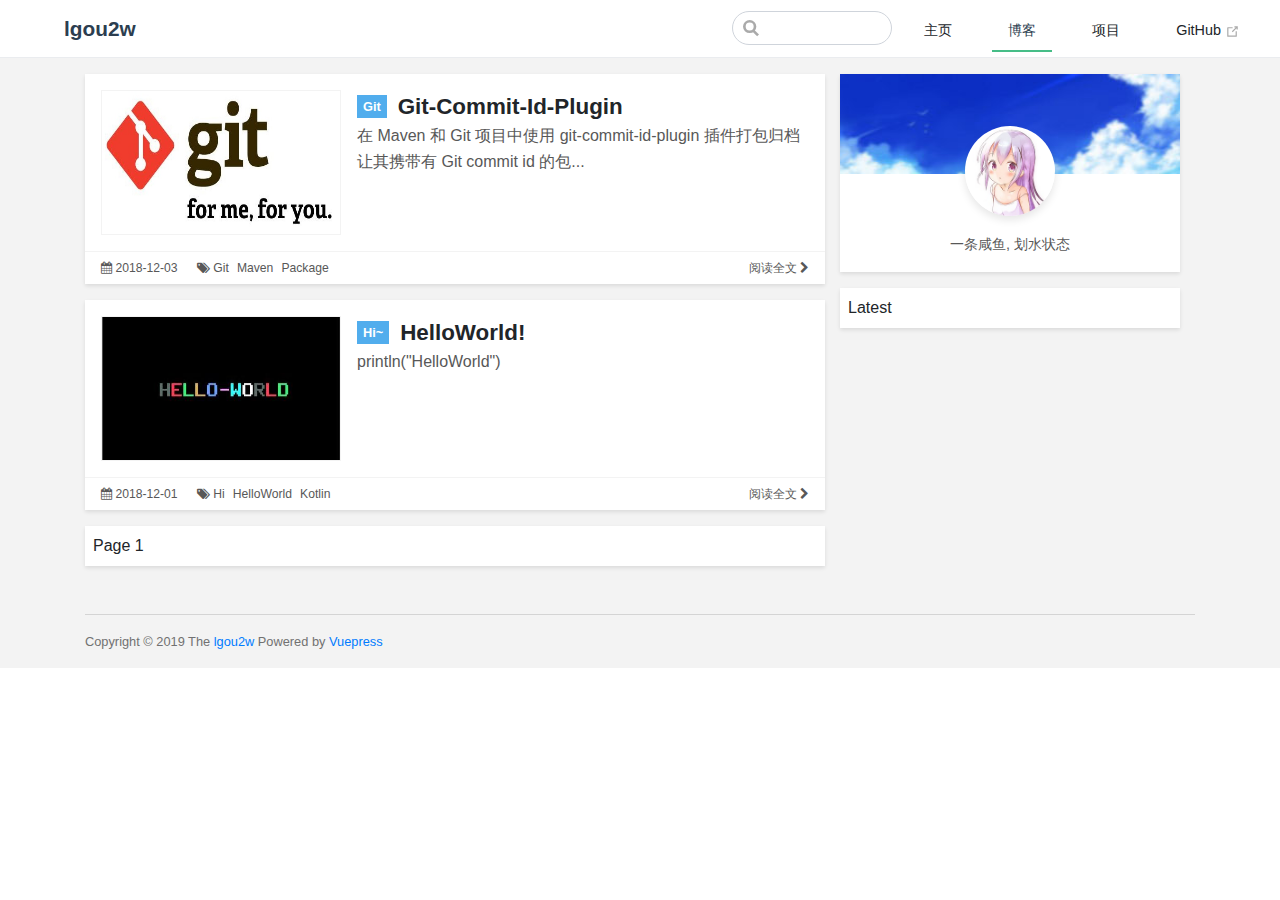
==== commit f0c3ba5e: "Updates" ====
--- a/blog/index.html
+++ b/blog/index.html
@@ -1,34 +1,38 @@
 <!DOCTYPE html>
-<html lang="en-US">
+<html lang="zh">
   <head>
     <meta charset="utf-8">
     <meta name="viewport" content="width=device-width,initial-scale=1">
-    <title>Blogs | lgou2w</title>
+    <title>Blog | lgou2w</title>
     <meta name="description" content="lgou2w website">
-    <script src="/js/jquery.min.js"></script>
+    <meta name="author" content="lgou2w">
+  <meta name="description" content="lgou2w website">
+  <meta name="keywords" content="lgou2w,website,blog,home,homepage,moonlake,minecraft,coder,mcclake">
+  <meta name="generator" content="VuePress">
+  <script src="/js/jquery.min.js"></script>
     
-    <link rel="preload" href="/assets/css/0.styles.bc1491e1.css" as="style"><link rel="preload" href="/assets/js/app.d1a5e44f.js" as="script"><link rel="preload" href="/assets/js/2.3323cdc5.js" as="script"><link rel="prefetch" href="/assets/js/10.3f99f2de.js"><link rel="prefetch" href="/assets/js/11.79aa3903.js"><link rel="prefetch" href="/assets/js/3.a1edac9c.js"><link rel="prefetch" href="/assets/js/4.0b853fc1.js"><link rel="prefetch" href="/assets/js/5.7da31891.js"><link rel="prefetch" href="/assets/js/6.89525fbb.js"><link rel="prefetch" href="/assets/js/7.0785fa64.js"><link rel="prefetch" href="/assets/js/8.5be54ab9.js"><link rel="prefetch" href="/assets/js/9.ef40ac72.js">
-    <link rel="stylesheet" href="/assets/css/0.styles.bc1491e1.css">
+    <link rel="preload" href="/assets/css/0.styles.de324090.css" as="style"><link rel="preload" href="/assets/js/app.71bbece8.js" as="script"><link rel="preload" href="/assets/js/2.0e312721.js" as="script"><link rel="prefetch" href="/assets/js/10.8a62e6ff.js"><link rel="prefetch" href="/assets/js/11.79aa3903.js"><link rel="prefetch" href="/assets/js/3.d31fc180.js"><link rel="prefetch" href="/assets/js/4.7b157db9.js"><link rel="prefetch" href="/assets/js/5.7da31891.js"><link rel="prefetch" href="/assets/js/6.f063208c.js"><link rel="prefetch" href="/assets/js/7.1b9bb481.js"><link rel="prefetch" href="/assets/js/8.731f5cb7.js"><link rel="prefetch" href="/assets/js/9.42ec25dd.js">
+    <link rel="stylesheet" href="/assets/css/0.styles.de324090.css">
   </head>
   <body>
-    <div id="app" data-server-rendered="true"><div class="theme-container no-sidebar"><header class="navbar"><div class="sidebar-button"><svg xmlns="http://www.w3.org/2000/svg" aria-hidden="true" role="img" viewBox="0 0 448 512" class="icon"><path fill="currentColor" d="M436 124H12c-6.627 0-12-5.373-12-12V80c0-6.627 5.373-12 12-12h424c6.627 0 12 5.373 12 12v32c0 6.627-5.373 12-12 12zm0 160H12c-6.627 0-12-5.373-12-12v-32c0-6.627 5.373-12 12-12h424c6.627 0 12 5.373 12 12v32c0 6.627-5.373 12-12 12zm0 160H12c-6.627 0-12-5.373-12-12v-32c0-6.627 5.373-12 12-12h424c6.627 0 12 5.373 12 12v32c0 6.627-5.373 12-12 12z"></path></svg></div> <a href="/" class="home-link router-link-active"><!----> <span class="site-name">lgou2w</span></a> <div class="links" style="max-width:nullpx;"><div class="search-box"><input aria-label="Search" autocomplete="off" spellcheck="false" value=""> <!----></div> <nav class="nav-links can-hide"><div class="nav-item"><a href="/" class="nav-link">主页</a></div><div class="nav-item"><a href="/blog/" class="nav-link router-link-exact-active router-link-active">博客</a></div><div class="nav-item"><a href="/projects/" class="nav-link">项目</a></div><div class="nav-item"><a href="https://github.com/lgou2w/lgou2w.github.io" target="_blank" rel="noopener noreferrer" class="nav-link external">
+    <div id="app" data-server-rendered="true"><div class="theme-container no-sidebar"><header class="navbar"><div class="sidebar-button"><svg xmlns="http://www.w3.org/2000/svg" aria-hidden="true" role="img" viewBox="0 0 448 512" class="icon"><path fill="currentColor" d="M436 124H12c-6.627 0-12-5.373-12-12V80c0-6.627 5.373-12 12-12h424c6.627 0 12 5.373 12 12v32c0 6.627-5.373 12-12 12zm0 160H12c-6.627 0-12-5.373-12-12v-32c0-6.627 5.373-12 12-12h424c6.627 0 12 5.373 12 12v32c0 6.627-5.373 12-12 12zm0 160H12c-6.627 0-12-5.373-12-12v-32c0-6.627 5.373-12 12-12h424c6.627 0 12 5.373 12 12v32c0 6.627-5.373 12-12 12z"></path></svg></div> <a href="/" class="home-link router-link-active"><!----> <span class="site-name">lgou2w</span></a> <div class="links" style="max-width:nullpx;"><div class="search-box"><input aria-label="Search" autocomplete="off" spellcheck="false" value=""> <!----></div> <nav class="nav-links can-hide"><div class="nav-item"><a href="/" class="nav-link">主页</a></div><div class="nav-item"><a href="/blog/" class="nav-link router-link-exact-active router-link-active">博客</a></div><div class="nav-item"><a href="/project/" class="nav-link">项目</a></div><div class="nav-item"><a href="https://github.com/lgou2w/lgou2w.github.io" target="_blank" rel="noopener noreferrer" class="nav-link external">
   GitHub
-  <svg xmlns="http://www.w3.org/2000/svg" aria-hidden="true" x="0px" y="0px" viewBox="0 0 100 100" width="15" height="15" class="icon outbound"><path fill="currentColor" d="M18.8,85.1h56l0,0c2.2,0,4-1.8,4-4v-32h-8v28h-48v-48h28v-8h-32l0,0c-2.2,0-4,1.8-4,4v56C14.8,83.3,16.6,85.1,18.8,85.1z"></path> <polygon fill="currentColor" points="45.7,48.7 51.3,54.3 77.2,28.5 77.2,37.2 85.2,37.2 85.2,14.9 62.8,14.9 62.8,22.9 71.5,22.9"></polygon></svg></a></div> <!----></nav></div></header> <div class="sidebar-mask"></div> <div class="sidebar"><nav class="nav-links"><div class="nav-item"><a href="/" class="nav-link">主页</a></div><div class="nav-item"><a href="/blog/" class="nav-link router-link-exact-active router-link-active">博客</a></div><div class="nav-item"><a href="/projects/" class="nav-link">项目</a></div><div class="nav-item"><a href="https://github.com/lgou2w/lgou2w.github.io" target="_blank" rel="noopener noreferrer" class="nav-link external">
+  <svg xmlns="http://www.w3.org/2000/svg" aria-hidden="true" x="0px" y="0px" viewBox="0 0 100 100" width="15" height="15" class="icon outbound"><path fill="currentColor" d="M18.8,85.1h56l0,0c2.2,0,4-1.8,4-4v-32h-8v28h-48v-48h28v-8h-32l0,0c-2.2,0-4,1.8-4,4v56C14.8,83.3,16.6,85.1,18.8,85.1z"></path> <polygon fill="currentColor" points="45.7,48.7 51.3,54.3 77.2,28.5 77.2,37.2 85.2,37.2 85.2,14.9 62.8,14.9 62.8,22.9 71.5,22.9"></polygon></svg></a></div> <!----></nav></div></header> <div class="sidebar-mask"></div> <div class="sidebar"><nav class="nav-links"><div class="nav-item"><a href="/" class="nav-link">主页</a></div><div class="nav-item"><a href="/blog/" class="nav-link router-link-exact-active router-link-active">博客</a></div><div class="nav-item"><a href="/project/" class="nav-link">项目</a></div><div class="nav-item"><a href="https://github.com/lgou2w/lgou2w.github.io" target="_blank" rel="noopener noreferrer" class="nav-link external">
   GitHub
-  <svg xmlns="http://www.w3.org/2000/svg" aria-hidden="true" x="0px" y="0px" viewBox="0 0 100 100" width="15" height="15" class="icon outbound"><path fill="currentColor" d="M18.8,85.1h56l0,0c2.2,0,4-1.8,4-4v-32h-8v28h-48v-48h28v-8h-32l0,0c-2.2,0-4,1.8-4,4v56C14.8,83.3,16.6,85.1,18.8,85.1z"></path> <polygon fill="currentColor" points="45.7,48.7 51.3,54.3 77.2,28.5 77.2,37.2 85.2,37.2 85.2,14.9 62.8,14.9 62.8,22.9 71.5,22.9"></polygon></svg></a></div> <!----></nav>  <ul class="sidebar-links"><li><div class="sidebar-group first"><p class="sidebar-heading open"><span>Blogs</span> <!----></p> <ul class="sidebar-group-items"></ul></div></li></ul> </div> <div class="custom-layout"><div class="container blog-wrapper" data-v-0e70ab52><div class="row blog-main" data-v-0e70ab52><div class="col-md-8 blog-posts" data-v-0e70ab52><div class="blog-post" data-v-0e70ab52><div class="container post-wrapper" data-v-741c4d2e data-v-0e70ab52><div class="row post-main" data-v-741c4d2e><div class="col-md-auto post-thumbnail" data-v-741c4d2e><a href="/blog/posts/2018-12/git-commit-id-plugin.html" data-v-741c4d2e><img src="/images/blog/public/git.jpg" alt="Git-Commit-Id-Plugin" data-v-741c4d2e></a></div> <div class="col-md post-inner" data-v-741c4d2e><header class="post-inner-header" data-v-741c4d2e><span class="post-inner-header-label" data-v-741c4d2e>Git</span> <span class="post-inner-header-title" data-v-741c4d2e>Git-Commit-Id-Plugin</span></header> <div class="post-inner-content" data-v-741c4d2e><p data-v-741c4d2e> 在 Maven 和 Git 项目中使用 git-commit-id-plugin  插件打包归档让其携带有 Git commit id 的包... </p></div></div></div> <div class="row post-meta" data-v-741c4d2e><span class="col-auto mr-auto post-meta-item" data-v-741c4d2e><a data-v-741c4d2e><i class="fa fa-calendar" data-v-741c4d2e></i>
+  <svg xmlns="http://www.w3.org/2000/svg" aria-hidden="true" x="0px" y="0px" viewBox="0 0 100 100" width="15" height="15" class="icon outbound"><path fill="currentColor" d="M18.8,85.1h56l0,0c2.2,0,4-1.8,4-4v-32h-8v28h-48v-48h28v-8h-32l0,0c-2.2,0-4,1.8-4,4v56C14.8,83.3,16.6,85.1,18.8,85.1z"></path> <polygon fill="currentColor" points="45.7,48.7 51.3,54.3 77.2,28.5 77.2,37.2 85.2,37.2 85.2,14.9 62.8,14.9 62.8,22.9 71.5,22.9"></polygon></svg></a></div> <!----></nav>  <ul class="sidebar-links"><li><div class="sidebar-group first"><p class="sidebar-heading open"><span>Blog</span> <!----></p> <ul class="sidebar-group-items"></ul></div></li></ul> </div> <div class="custom-layout"><div class="container blog-wrapper" data-v-cb847fd0><div class="row blog-main" data-v-cb847fd0><div class="col-md-8 blog-posts" data-v-cb847fd0><div class="blog-post" data-v-cb847fd0><div class="container post-wrapper" data-v-741c4d2e data-v-cb847fd0><div class="row post-main" data-v-741c4d2e><div class="col-md-auto post-thumbnail" data-v-741c4d2e><a href="/blog/posts/2018-12/git-commit-id-plugin.html" data-v-741c4d2e><img src="/images/blog/public/git.jpg" alt="Git-Commit-Id-Plugin" data-v-741c4d2e></a></div> <div class="col-md post-inner" data-v-741c4d2e><header class="post-inner-header" data-v-741c4d2e><span class="post-inner-header-label" data-v-741c4d2e>Git</span> <span class="post-inner-header-title" data-v-741c4d2e>Git-Commit-Id-Plugin</span></header> <div class="post-inner-content" data-v-741c4d2e><p data-v-741c4d2e> 在 Maven 和 Git 项目中使用 git-commit-id-plugin  插件打包归档让其携带有 Git commit id 的包... </p></div></div></div> <div class="row post-meta" data-v-741c4d2e><span class="col-auto mr-auto post-meta-item" data-v-741c4d2e><a data-v-741c4d2e><i class="fa fa-calendar" data-v-741c4d2e></i>
                 2018-12-03
-            </a> <span class="d-none d-md-inline-block" style="padding-left: 1rem;" data-v-741c4d2e><i class="fa fa-tags" data-v-741c4d2e></i> <a class="post-meta-tag" data-v-741c4d2e>Maven</a><a class="post-meta-tag" data-v-741c4d2e>Git</a><a class="post-meta-tag" data-v-741c4d2e>Package</a></span></span> <span class="col-auto post-meta-target" data-v-741c4d2e><a href="/blog/posts/2018-12/git-commit-id-plugin.html" data-v-741c4d2e>
+            </a> <span class="d-none d-md-inline-block" style="padding-left: 1rem;" data-v-741c4d2e><i class="fa fa-tags" data-v-741c4d2e></i> <a class="post-meta-tag" data-v-741c4d2e>Git</a><a class="post-meta-tag" data-v-741c4d2e>Maven</a><a class="post-meta-tag" data-v-741c4d2e>Package</a></span></span> <span class="col-auto post-meta-target" data-v-741c4d2e><a href="/blog/posts/2018-12/git-commit-id-plugin.html" data-v-741c4d2e>
                 阅读全文
-                <i class="fa fa-chevron-right" data-v-741c4d2e></i></a></span></div></div></div><div class="blog-post" data-v-0e70ab52><div class="container post-wrapper" data-v-741c4d2e data-v-0e70ab52><div class="row post-main" data-v-741c4d2e><div class="col-md-auto post-thumbnail" data-v-741c4d2e><a href="/blog/posts/2018-12/helloworld.html" data-v-741c4d2e><img src="/images/blog/2018-12/helloworld.jpg" alt="HelloWorld!" data-v-741c4d2e></a></div> <div class="col-md post-inner" data-v-741c4d2e><header class="post-inner-header" data-v-741c4d2e><span class="post-inner-header-label" data-v-741c4d2e>Hi~</span> <span class="post-inner-header-title" data-v-741c4d2e>HelloWorld!</span></header> <div class="post-inner-content" data-v-741c4d2e><p data-v-741c4d2e>println(&quot;HelloWorld&quot;)</p></div></div></div> <div class="row post-meta" data-v-741c4d2e><span class="col-auto mr-auto post-meta-item" data-v-741c4d2e><a data-v-741c4d2e><i class="fa fa-calendar" data-v-741c4d2e></i>
+                <i class="fa fa-chevron-right" data-v-741c4d2e></i></a></span></div></div></div><div class="blog-post" data-v-cb847fd0><div class="container post-wrapper" data-v-741c4d2e data-v-cb847fd0><div class="row post-main" data-v-741c4d2e><div class="col-md-auto post-thumbnail" data-v-741c4d2e><a href="/blog/posts/2018-12/helloworld.html" data-v-741c4d2e><img src="/images/blog/2018-12/helloworld.jpg" alt="HelloWorld!" data-v-741c4d2e></a></div> <div class="col-md post-inner" data-v-741c4d2e><header class="post-inner-header" data-v-741c4d2e><span class="post-inner-header-label" data-v-741c4d2e>Hi~</span> <span class="post-inner-header-title" data-v-741c4d2e>HelloWorld!</span></header> <div class="post-inner-content" data-v-741c4d2e><p data-v-741c4d2e>println(&quot;HelloWorld&quot;)</p></div></div></div> <div class="row post-meta" data-v-741c4d2e><span class="col-auto mr-auto post-meta-item" data-v-741c4d2e><a data-v-741c4d2e><i class="fa fa-calendar" data-v-741c4d2e></i>
                 2018-12-01
             </a> <span class="d-none d-md-inline-block" style="padding-left: 1rem;" data-v-741c4d2e><i class="fa fa-tags" data-v-741c4d2e></i> <a class="post-meta-tag" data-v-741c4d2e>Hi</a><a class="post-meta-tag" data-v-741c4d2e>HelloWorld</a><a class="post-meta-tag" data-v-741c4d2e>Kotlin</a></span></span> <span class="col-auto post-meta-target" data-v-741c4d2e><a href="/blog/posts/2018-12/helloworld.html" data-v-741c4d2e>
                 阅读全文
-                <i class="fa fa-chevron-right" data-v-741c4d2e></i></a></span></div></div></div></div> <div class="col-md d-none d-md-block blog-sidebar" data-v-0e70ab52><div class="blog-about" data-v-0e70ab52><div class="blog-about-photo" data-v-0e70ab52></div> <div class="blog-about-avatar" data-v-0e70ab52><a href="/" data-v-0e70ab52><img src="/images/avatar.jpg" alt="Avatar" data-v-0e70ab52></a></div> <div class="blog-about-info" data-v-0e70ab52><span data-v-0e70ab52>一条死咸鱼. Lolicon (划掉)</span></div></div> <div class="blog-latest" data-v-0e70ab52><div class="blog-latest-post" data-v-0e70ab52>
+                <i class="fa fa-chevron-right" data-v-741c4d2e></i></a></span></div></div></div></div> <div class="col-md d-none d-md-block blog-sidebar" data-v-cb847fd0><div class="blog-about" data-v-cb847fd0><div class="blog-about-photo" data-v-cb847fd0><img src="/images/blog/about.jpg" alt="About" data-v-cb847fd0></div> <div class="blog-about-avatar" data-v-cb847fd0><a href="/" data-v-cb847fd0><img src="/images/avatar.jpg" alt="Avatar" data-v-cb847fd0></a></div> <div class="blog-about-info" data-v-cb847fd0><span data-v-cb847fd0>一条咸鱼, 划水状态</span></div></div> <div class="blog-latest" data-v-cb847fd0><div class="blog-latest-post" data-v-cb847fd0>
                     Latest
-                </div></div></div></div> <div class="row blog-pages" data-v-0e70ab52><div class="col-md-8 blog-page" data-v-0e70ab52>
+                </div></div></div></div> <div class="row blog-pages" data-v-cb847fd0><div class="col-md-8 blog-page" data-v-cb847fd0>
             Page 1
-        </div></div> <div class="row blog-footer" data-v-0e70ab52><p data-v-0e70ab52>Copyright © 2019 The <a href="/" data-v-0e70ab52>lgou2w</a>
-            Powered by <a href="https://vuepress.vuejs.org/" target="_blank" data-v-0e70ab52>Vuepress</a></p></div></div></div> <!----></div></div>
-    <script src="/assets/js/2.3323cdc5.js" defer></script><script src="/assets/js/app.d1a5e44f.js" defer></script>
+        </div></div> <div class="row blog-footer" data-v-cb847fd0><p data-v-cb847fd0>Copyright © 2019 The <a href="/" data-v-cb847fd0>lgou2w</a>
+            Powered by <a href="https://vuepress.vuejs.org/" target="_blank" data-v-cb847fd0>Vuepress</a></p></div> <div class="blog-back-top" style="display: none;" data-v-cb847fd0><span class="fa fa-chevron-up" data-v-cb847fd0></span></div></div></div> <!----></div></div>
+    <script src="/assets/js/2.0e312721.js" defer></script><script src="/assets/js/app.71bbece8.js" defer></script>
   </body>
 </html>
--- a/assets/css/0.styles.de324090.css
+++ b/assets/css/0.styles.de324090.css
@@ -0,0 +1,18 @@
+.home{padding:3.6rem 2rem 0;max-width:960px;margin:0 auto}.home .hero{text-align:center}.home .hero img{max-height:280px;display:block;margin:3rem auto 1.5rem}.home .hero h1{font-size:3rem}.home .hero .action,.home .hero .description,.home .hero h1{margin:1.8rem auto}.home .hero .description{max-width:35rem;font-size:1.6rem;line-height:1.3;color:#6a8bad}.home .hero .action-button{display:inline-block;font-size:1.2rem;color:#fff;background-color:#3eaf7c;padding:.8rem 1.6rem;border-radius:4px;transition:background-color .1s ease;box-sizing:border-box;border-bottom:1px solid #389d70}.home .hero .action-button:hover{background-color:#4abf8a}.home .features{border-top:1px solid #eaecef;padding:1.2rem 0;margin-top:2.5rem;display:flex;flex-wrap:wrap;align-items:flex-start;align-content:stretch;justify-content:space-between}.home .feature{flex-grow:1;flex-basis:30%;max-width:30%}.home .feature h2{font-size:1.4rem;font-weight:500;border-bottom:none;padding-bottom:0;color:#3a5169}.home .feature p{color:#4e6e8e}.home .footer{padding:2.5rem;border-top:1px solid #eaecef;text-align:center;color:#4e6e8e}@media (max-width:719px){.home .features{flex-direction:column}.home .feature{max-width:100%;padding:0 2.5rem}}@media (max-width:419px){.home{padding-left:1.5rem;padding-right:1.5rem}.home .hero img{max-height:210px;margin:2rem auto 1.2rem}.home .hero h1{font-size:2rem}.home .hero .action,.home .hero .description,.home .hero h1{margin:1.2rem auto}.home .hero .description{font-size:1.2rem}.home .hero .action-button{font-size:1rem;padding:.6rem 1.2rem}.home .feature h2{font-size:1.25rem}}.homepage-wrapper[data-v-0438d9d6]{background:url(/images/bg.jpg);background-size:cover}@media (max-width:768px){.homepage-wrapper[data-v-0438d9d6]{background:url(/images/bgMobile.jpg);background-size:100% 100%;padding-bottom:0!important}}.homepage-wrapper[data-v-0438d9d6]{display:flex;justify-content:center;align-items:center;max-width:100%;min-height:100vh}@media (max-width:768px){.homepage-wrapper[data-v-0438d9d6]{padding-left:0!important;padding-right:0!important;padding-top:2.2rem}}.homepage-wrapper .homepage[data-v-0438d9d6]{margin:2rem;border-radius:3px;background-color:hsla(0,0%,100%,.6);box-shadow:0 2px 4px 0 rgba(0,0,0,.1);width:100%}@media (max-width:768px){.homepage-wrapper .homepage[data-v-0438d9d6]{margin:1rem;display:block}}@media (min-width:992px){.homepage-wrapper .homepage[data-v-0438d9d6]{width:50%;min-height:60vh}}.homepage-wrapper .homepage .homepage-left[data-v-0438d9d6]{padding:1rem;border-radius:3px 0 0 3px;background-color:rgba(0,187,255,.6);display:flex;flex-direction:column}@media (max-width:768px){.homepage-wrapper .homepage .homepage-left[data-v-0438d9d6]{display:block;border-radius:3px 3px 0 0}}.homepage-wrapper .homepage .homepage-left .homepage-avatar[data-v-0438d9d6]{text-align:center}@media (max-width:768px){.homepage-wrapper .homepage .homepage-left .homepage-avatar[data-v-0438d9d6]{margin-top:-4rem}}.homepage-wrapper .homepage .homepage-left .homepage-avatar img[data-v-0438d9d6]{width:100px;height:100px;border-radius:100%;box-shadow:0 4px 8px rgba(0,0,0,.1)}.homepage-wrapper .homepage .homepage-left .homepage-menu[data-v-0438d9d6]{list-style:none;padding:1rem 0;margin:0;text-align:center;flex:1}@media (max-width:768px){.homepage-wrapper .homepage .homepage-left .homepage-menu[data-v-0438d9d6]{display:flex;flex-wrap:wrap;flex-direction:row;align-items:center;justify-content:center;padding:0}}.homepage-wrapper .homepage .homepage-left .homepage-menu li[data-v-0438d9d6]{padding-top:.6rem}@media (max-width:768px){.homepage-wrapper .homepage .homepage-left .homepage-menu li[data-v-0438d9d6]{width:50%;margin-top:.5rem;display:inline-block;padding:0}}.homepage-wrapper .homepage .homepage-left .homepage-menu li a[data-v-0438d9d6]{display:block;font-size:1.1rem;font-weight:600;text-decoration:none;color:#fff}@media (max-width:768px){.homepage-wrapper .homepage .homepage-left .homepage-menu li a[data-v-0438d9d6]{font-size:1rem}}.homepage-wrapper .homepage .homepage-left .homepage-menu li a.active[data-v-0438d9d6]{font-size:1.3rem}.homepage-wrapper .homepage .homepage-left .homepage-copyright[data-v-0438d9d6]{padding-top:1rem;color:#fff;text-align:center;font-size:.7rem;font-weight:600;-webkit-user-select:none;-moz-user-select:none;-ms-user-select:none;user-select:none}.homepage-wrapper .homepage .homepage-left .homepage-copyright .love[data-v-0438d9d6]{color:#ff1493}.homepage-wrapper .homepage .homepage-left .homepage-copyright a[data-v-0438d9d6]{color:#fff;font-weight:600;text-decoration:none}.homepage-wrapper .homepage .homepage-right[data-v-0438d9d6]{padding:1rem}.homepage-wrapper .homepage .homepage-right .title[data-v-0438d9d6]{font-size:2rem;-webkit-user-select:none;-moz-user-select:none;-ms-user-select:none;user-select:none;padding-top:1rem;text-align:center;color:#585858;transition:all .4s}.homepage-wrapper .homepage .homepage-right .title[data-v-0438d9d6]:hover{color:#007bff;-webkit-transform:scale(1.1);transform:scale(1.1)}@media (max-width:768px){.homepage-wrapper .homepage .homepage-right .title[data-v-0438d9d6]{padding:.6rem 0}}.homepage-wrapper .homepage .homepage-right .homepage-home .home-links[data-v-0438d9d6]{display:flex;flex-wrap:wrap;flex-direction:row;align-items:center;justify-content:center;text-align:center}.homepage-wrapper .homepage .homepage-right .homepage-home .home-links a[data-v-0438d9d6]{color:#585858;display:inline-block;width:30%;padding:1.5rem 0;text-decoration:none;transition:all .4s}.homepage-wrapper .homepage .homepage-right .homepage-home .home-links a[data-v-0438d9d6]:hover{color:#007bff;-webkit-transform:scale(1.1);transform:scale(1.1)}@media (max-width:768px){.homepage-wrapper .homepage .homepage-right .homepage-home .home-links a[data-v-0438d9d6]{padding:1rem 0}}.homepage-wrapper .homepage .homepage-right .homepage-home .home-links a i[data-v-0438d9d6]{display:block;margin-top:1rem;font-size:3rem}@media (max-width:768px){.homepage-wrapper .homepage .homepage-right .homepage-home .home-links a i[data-v-0438d9d6]{font-size:2rem;margin-top:.2rem}}.homepage-wrapper .homepage .homepage-right .homepage-home .home-links a span[data-v-0438d9d6]{display:block;margin-top:.6rem}.homepage-wrapper .homepage .homepage-right .homepage-archives .archives-links[data-v-0438d9d6],.homepage-wrapper .homepage .homepage-right .homepage-friends .friends-links[data-v-0438d9d6]{display:flex;flex-direction:column;align-items:center;justify-content:center;text-align:center}.homepage-wrapper .homepage .homepage-right .homepage-about .about-wrapper[data-v-0438d9d6]{text-align:center;margin-top:4rem;font-size:1.2rem;color:#585858}@media (max-width:768px){.homepage-wrapper .homepage .homepage-right .homepage-about .about-wrapper[data-v-0438d9d6]{margin-top:1rem;font-size:1rem}}.homepage-wrapper .homepage .homepage-right .homepage-about .about-wrapper p[data-v-0438d9d6]{line-height:3rem}.search-box{display:inline-block;position:relative;margin-right:1rem}.search-box input{cursor:text;width:10rem;color:#4e6e8e;display:inline-block;border:1px solid #cfd4db;border-radius:2rem;font-size:.9rem;line-height:2rem;padding:0 .5rem 0 2rem;outline:none;transition:all .2s ease;background:#fff url(/assets/img/search.83621669.svg) .6rem .5rem no-repeat;background-size:1rem}.search-box input:focus{cursor:auto;border-color:#3eaf7c}.search-box .suggestions{background:#fff;width:20rem;position:absolute;top:1.5rem;border:1px solid #cfd4db;border-radius:6px;padding:.4rem;list-style-type:none}.search-box .suggestions.align-right{right:0}.search-box .suggestion{line-height:1.4;padding:.4rem .6rem;border-radius:4px;cursor:pointer}.search-box .suggestion a{white-space:normal;color:#5d82a6}.search-box .suggestion a .page-title{font-weight:600}.search-box .suggestion a .header{font-size:.9em;margin-left:.25em}.search-box .suggestion.focused{background-color:#f3f4f5}.search-box .suggestion.focused a{color:#3eaf7c}@media (max-width:959px){.search-box input{cursor:pointer;width:0;border-color:transparent;position:relative}.search-box input:focus{cursor:text;left:0;width:10rem}}@media (max-width:959px) and (min-width:719px){.search-box .suggestions{left:0}}@media (max-width:719px){.search-box{margin-right:0}.search-box input{left:1rem}.search-box .suggestions{right:0}}@media (max-width:419px){.search-box .suggestions{width:calc(100vw - 4rem)}.search-box input:focus{width:8rem}}.dropdown-enter,.dropdown-leave-to{height:0!important}.dropdown-wrapper{cursor:pointer}.dropdown-wrapper .dropdown-title{display:block}.dropdown-wrapper .dropdown-title:hover{border-color:transparent}.dropdown-wrapper .dropdown-title .arrow{vertical-align:middle;margin-top:-1px;margin-left:.4rem}.dropdown-wrapper .nav-dropdown .dropdown-item{color:inherit;line-height:1.7rem}.dropdown-wrapper .nav-dropdown .dropdown-item h4{margin:.45rem 0 0;border-top:1px solid #eee;padding:.45rem 1.5rem 0 1.25rem}.dropdown-wrapper .nav-dropdown .dropdown-item .dropdown-subitem-wrapper{padding:0;list-style:none}.dropdown-wrapper .nav-dropdown .dropdown-item .dropdown-subitem-wrapper .dropdown-subitem{font-size:.9em}.dropdown-wrapper .nav-dropdown .dropdown-item a{display:block;line-height:1.7rem;position:relative;border-bottom:none;font-weight:400;margin-bottom:0;padding:0 1.5rem 0 1.25rem}.dropdown-wrapper .nav-dropdown .dropdown-item a.router-link-active,.dropdown-wrapper .nav-dropdown .dropdown-item a:hover{color:#3eaf7c}.dropdown-wrapper .nav-dropdown .dropdown-item a.router-link-active:after{content:"";width:0;height:0;border-left:5px solid #3eaf7c;border-top:3px solid transparent;border-bottom:3px solid transparent;position:absolute;top:calc(50% - 2px);left:9px}.dropdown-wrapper .nav-dropdown .dropdown-item:first-child h4{margin-top:0;padding-top:0;border-top:0}@media (max-width:719px){.dropdown-wrapper.open .dropdown-title{margin-bottom:.5rem}.dropdown-wrapper .nav-dropdown{transition:height .1s ease-out;overflow:hidden}.dropdown-wrapper .nav-dropdown .dropdown-item h4{border-top:0;margin-top:0;padding-top:0}.dropdown-wrapper .nav-dropdown .dropdown-item>a,.dropdown-wrapper .nav-dropdown .dropdown-item h4{font-size:15px;line-height:2rem}.dropdown-wrapper .nav-dropdown .dropdown-item .dropdown-subitem{font-size:14px;padding-left:1rem}}@media (min-width:719px){.dropdown-wrapper{height:1.8rem}.dropdown-wrapper:hover .nav-dropdown{display:block!important}.dropdown-wrapper .dropdown-title .arrow{border-left:4px solid transparent;border-right:4px solid transparent;border-top:6px solid #ccc;border-bottom:0}.dropdown-wrapper .nav-dropdown{display:none;height:auto!important;box-sizing:border-box;max-height:calc(100vh - 2.7rem);overflow-y:auto;position:absolute;top:100%;right:0;background-color:#fff;padding:.6rem 0;border:1px solid #ddd;border-bottom-color:#ccc;text-align:left;border-radius:.25rem;white-space:nowrap;margin:0}}.nav-links{display:inline-block}.nav-links a{line-height:1.4rem;color:inherit}.nav-links a.router-link-active,.nav-links a:hover{color:#3eaf7c}.nav-links .nav-item{position:relative;display:inline-block;margin-left:1.5rem;line-height:2rem}.nav-links .nav-item:first-child{margin-left:0}.nav-links .repo-link{margin-left:1.5rem}@media (max-width:719px){.nav-links .nav-item,.nav-links .repo-link{margin-left:0}}@media (min-width:719px){.nav-links a.router-link-active,.nav-links a:hover{color:#2c3e50}.nav-item>a:not(.external).router-link-active,.nav-item>a:not(.external):hover{margin-bottom:-2px;border-bottom:2px solid #46bd87}}.navbar{padding:.7rem 1.5rem;line-height:2.2rem}.navbar a,.navbar img,.navbar span{display:inline-block}.navbar .logo{height:2.2rem;min-width:2.2rem;margin-right:.8rem;vertical-align:top}.navbar .site-name{font-size:1.3rem;font-weight:600;color:#2c3e50;position:relative}.navbar .links{padding-left:1.5rem;box-sizing:border-box;background-color:#fff;white-space:nowrap;font-size:.9rem;position:absolute;right:1.5rem;top:.7rem;display:flex}.navbar .links .search-box{flex:0 0 auto;vertical-align:top}.navbar .links .nav-links{flex:1}@media (max-width:719px){.navbar{padding-left:4rem}.navbar .can-hide{display:none}.navbar .links{padding-left:1.5rem}}.page-edit,.page-nav{max-width:740px;margin:0 auto;padding:2rem 2.5rem}@media (max-width:959px){.page-edit,.page-nav{padding:2rem}}@media (max-width:419px){.page-edit,.page-nav{padding:1.5rem}}.page{padding-bottom:2rem}.page-edit{padding-top:1rem;padding-bottom:1rem;overflow:auto}.page-edit .edit-link{display:inline-block}.page-edit .edit-link a{color:#4e6e8e;margin-right:.25rem}.page-edit .last-updated{float:right;font-size:.9em}.page-edit .last-updated .prefix{font-weight:500;color:#4e6e8e}.page-edit .last-updated .time{font-weight:400;color:#aaa}.page-nav{padding-top:1rem;padding-bottom:0}.page-nav .inner{min-height:2rem;margin-top:0;border-top:1px solid #eaecef;padding-top:1rem;overflow:auto}.page-nav .next{float:right}@media (max-width:719px){.page-edit .edit-link{margin-bottom:.5rem}.page-edit .last-updated{font-size:.8em;float:none;text-align:left}}.sidebar .sidebar-sub-headers{padding-left:1rem;font-size:.95em}a.sidebar-link{font-weight:400;display:inline-block;color:#2c3e50;border-left:.25rem solid transparent;padding:.35rem 1rem .35rem 1.25rem;line-height:1.4;width:100%;box-sizing:border-box}a.sidebar-link:hover{color:#3eaf7c}a.sidebar-link.active{font-weight:600;color:#3eaf7c;border-left-color:#3eaf7c}.sidebar-group a.sidebar-link{padding-left:2rem}.sidebar-sub-headers a.sidebar-link{padding-top:.25rem;padding-bottom:.25rem;border-left:none}.sidebar-sub-headers a.sidebar-link.active{font-weight:500}.sidebar-group:not(.first){margin-top:1em}.sidebar-group .sidebar-group{padding-left:.5em}.sidebar-group:not(.collapsable) .sidebar-heading{cursor:auto;color:inherit}.sidebar-heading{color:#999;transition:color .15s ease;cursor:pointer;font-size:1.1em;font-weight:700;padding:0 1.5rem;margin-top:0;margin-bottom:.5rem}.sidebar-heading.open,.sidebar-heading:hover{color:inherit}.sidebar-heading .arrow{position:relative;top:-.12em;left:.5em}.sidebar-heading:.open .arrow{top:-.18em}.sidebar-group-items{transition:height .1s ease-out;overflow:hidden}.sidebar ul{padding:0;margin:0;list-style-type:none}.sidebar a{display:inline-block}.sidebar .nav-links{display:none;border-bottom:1px solid #eaecef;padding:.5rem 0 .75rem 0}.sidebar .nav-links a{font-weight:600}.sidebar .nav-links .nav-item,.sidebar .nav-links .repo-link{display:block;line-height:1.25rem;font-size:1.1em;padding:.5rem 0 .5rem 1.5rem}.sidebar .sidebar-links{padding:1.5rem 0}@media (max-width:719px){.sidebar .nav-links{display:block}.sidebar .nav-links .dropdown-wrapper .nav-dropdown .dropdown-item a.router-link-active:after{top:calc(1rem - 2px)}.sidebar .sidebar-links{padding:1rem 0}}.sidebar-button{display:none;width:1.25rem;height:1.25rem;position:absolute;padding:.6rem;top:.6rem;left:1rem}.sidebar-button .icon{display:block;width:1.25rem;height:1.25rem}@media (max-width:719px){.sidebar-button{display:block}}code[class*=language-],pre[class*=language-]{color:#ccc;background:none;font-family:Consolas,Monaco,Andale Mono,Ubuntu Mono,monospace;text-align:left;white-space:pre;word-spacing:normal;word-break:normal;word-wrap:normal;line-height:1.5;-moz-tab-size:4;-o-tab-size:4;tab-size:4;-webkit-hyphens:none;-ms-hyphens:none;hyphens:none}pre[class*=language-]{padding:1em;margin:.5em 0;overflow:auto}:not(pre)>code[class*=language-],pre[class*=language-]{background:#2d2d2d}:not(pre)>code[class*=language-]{padding:.1em;border-radius:.3em;white-space:normal}.token.block-comment,.token.cdata,.token.comment,.token.doctype,.token.prolog{color:#999}.token.punctuation{color:#ccc}.token.attr-name,.token.deleted,.token.namespace,.token.tag{color:#e2777a}.token.function-name{color:#6196cc}.token.boolean,.token.function,.token.number{color:#f08d49}.token.class-name,.token.constant,.token.property,.token.symbol{color:#f8c555}.token.atrule,.token.builtin,.token.important,.token.keyword,.token.selector{color:#cc99cd}.token.attr-value,.token.char,.token.regex,.token.string,.token.variable{color:#7ec699}.token.entity,.token.operator,.token.url{color:#67cdcc}.token.bold,.token.important{font-weight:700}.token.italic{font-style:italic}.token.entity{cursor:help}.token.inserted{color:green}#nprogress{pointer-events:none}#nprogress .bar{background:#3eaf7c;position:fixed;z-index:1031;top:0;left:0;width:100%;height:2px}#nprogress .peg{display:block;position:absolute;right:0;width:100px;height:100%;box-shadow:0 0 10px #3eaf7c,0 0 5px #3eaf7c;opacity:1;transform:rotate(3deg) translateY(-4px)}#nprogress .spinner{display:block;position:fixed;z-index:1031;top:15px;right:15px}#nprogress .spinner-icon{width:18px;height:18px;box-sizing:border-box;border:2px solid transparent;border-top-color:#3eaf7c;border-left-color:#3eaf7c;border-radius:50%;animation:nprogress-spinner .4s linear infinite}.nprogress-custom-parent{overflow:hidden;position:relative}.nprogress-custom-parent #nprogress .bar,.nprogress-custom-parent #nprogress .spinner{position:absolute}@keyframes nprogress-spinner{0%{transform:rotate(0deg)}to{transform:rotate(1turn)}}.content code{color:#476582;padding:.25rem .5rem;margin:0;font-size:.85em;background-color:rgba(27,31,35,.05);border-radius:3px}.content pre,.content pre[class*=language-]{line-height:1.4;padding:1.25rem 1.5rem;margin:.85rem 0;background-color:#282c34;border-radius:6px;overflow:auto}.content pre[class*=language-] code,.content pre code{color:#fff;padding:0;background-color:transparent;border-radius:0}div[class*=language-]{position:relative;background-color:#282c34;border-radius:6px}div[class*=language-] .highlight-lines{-webkit-user-select:none;-moz-user-select:none;-ms-user-select:none;user-select:none;padding-top:1.3rem;position:absolute;top:0;left:0;width:100%;line-height:1.4}div[class*=language-] .highlight-lines .highlighted{background-color:rgba(0,0,0,.66)}div[class*=language-] pre,div[class*=language-] pre[class*=language-]{background:transparent;position:relative;z-index:1}div[class*=language-]:before{position:absolute;z-index:3;top:.8em;right:1em;font-size:.75rem;color:hsla(0,0%,100%,.4)}div[class*=language-]:not(.line-numbers-mode) .line-numbers-wrapper{display:none}div[class*=language-].line-numbers-mode .highlight-lines .highlighted{position:relative}div[class*=language-].line-numbers-mode .highlight-lines .highlighted:before{content:" ";position:absolute;z-index:3;left:0;top:0;display:block;width:3.5rem;height:100%;background-color:rgba(0,0,0,.66)}div[class*=language-].line-numbers-mode pre{padding-left:4.5rem;vertical-align:middle}div[class*=language-].line-numbers-mode .line-numbers-wrapper{position:absolute;top:0;width:3.5rem;text-align:center;color:hsla(0,0%,100%,.3);padding:1.25rem 0;line-height:1.4}div[class*=language-].line-numbers-mode .line-numbers-wrapper .line-number,div[class*=language-].line-numbers-mode .line-numbers-wrapper br{-webkit-user-select:none;-moz-user-select:none;-ms-user-select:none;user-select:none}div[class*=language-].line-numbers-mode .line-numbers-wrapper .line-number{position:relative;z-index:4;font-size:.85em}div[class*=language-].line-numbers-mode:after{content:"";position:absolute;z-index:2;top:0;left:0;width:3.5rem;height:100%;border-radius:6px 0 0 6px;border-right:1px solid rgba(0,0,0,.66);background-color:#282c34}div[class~=language-js]:before{content:"js"}div[class~=language-ts]:before{content:"ts"}div[class~=language-html]:before{content:"html"}div[class~=language-md]:before{content:"md"}div[class~=language-vue]:before{content:"vue"}div[class~=language-css]:before{content:"css"}div[class~=language-sass]:before{content:"sass"}div[class~=language-scss]:before{content:"scss"}div[class~=language-less]:before{content:"less"}div[class~=language-stylus]:before{content:"stylus"}div[class~=language-go]:before{content:"go"}div[class~=language-java]:before{content:"java"}div[class~=language-c]:before{content:"c"}div[class~=language-sh]:before{content:"sh"}div[class~=language-yaml]:before{content:"yaml"}div[class~=language-py]:before{content:"py"}div[class~=language-javascript]:before{content:"js"}div[class~=language-typescript]:before{content:"ts"}div[class~=language-markup]:before{content:"html"}div[class~=language-markdown]:before{content:"md"}div[class~=language-json]:before{content:"json"}div[class~=language-ruby]:before{content:"rb"}div[class~=language-python]:before{content:"py"}div[class~=language-bash]:before{content:"sh"}.custom-block .custom-block-title{font-weight:600;margin-bottom:-.4rem}.custom-block.danger,.custom-block.tip,.custom-block.warning{padding:.1rem 1.5rem;border-left-width:.5rem;border-left-style:solid;margin:1rem 0}.custom-block.tip{background-color:#f3f5f7;border-color:#42b983}.custom-block.warning{background-color:rgba(255,229,100,.3);border-color:#e7c000;color:#6b5900}.custom-block.warning .custom-block-title{color:#b29400}.custom-block.warning a{color:#2c3e50}.custom-block.danger{background-color:#ffe6e6;border-color:#c00;color:#4d0000}.custom-block.danger .custom-block-title{color:#900}.custom-block.danger a{color:#2c3e50}.arrow{display:inline-block;width:0;height:0}.arrow.up{border-bottom:6px solid #ccc}.arrow.down,.arrow.up{border-left:4px solid transparent;border-right:4px solid transparent}.arrow.down{border-top:6px solid #ccc}.arrow.right{border-left:6px solid #ccc}.arrow.left,.arrow.right{border-top:4px solid transparent;border-bottom:4px solid transparent}.arrow.left{border-right:6px solid #ccc}.content:not(.custom){max-width:740px;margin:0 auto;padding:2rem 2.5rem}@media (max-width:959px){.content:not(.custom){padding:2rem}}@media (max-width:419px){.content:not(.custom){padding:1.5rem}}.table-of-contents .badge{vertical-align:middle}body,html{padding:0;margin:0}body{font-family:-apple-system,BlinkMacSystemFont,Segoe UI,Roboto,Oxygen,Ubuntu,Cantarell,Fira Sans,Droid Sans,Helvetica Neue,sans-serif;-webkit-font-smoothing:antialiased;-moz-osx-font-smoothing:grayscale;font-size:16px;color:#2c3e50}.page{padding-left:20rem}.navbar{z-index:20;right:0;height:3.6rem;background-color:#fff;box-sizing:border-box;border-bottom:1px solid #eaecef}.navbar,.sidebar-mask{position:fixed;top:0;left:0}.sidebar-mask{z-index:9;width:100vw;height:100vh;display:none}.sidebar{font-size:15px;background-color:#fff;width:20rem;position:fixed;z-index:10;margin:0;top:3.6rem;left:0;bottom:0;box-sizing:border-box;border-right:1px solid #eaecef;overflow-y:auto}.content:not(.custom)>:first-child{margin-top:3.6rem}.content:not(.custom) a:hover{text-decoration:underline}.content:not(.custom) p.demo{padding:1rem 1.5rem;border:1px solid #ddd;border-radius:4px}.content:not(.custom) img{max-width:100%}.content.custom{padding:0;margin:0}.content.custom img{max-width:100%}a{font-weight:500}a,p a code{color:#3eaf7c}p a code{font-weight:400}kbd{background:#eee;border:.15rem solid #ddd;border-bottom:.25rem solid #ddd;border-radius:.15rem;padding:0 .15em}blockquote{font-size:1.2rem;color:#999;border-left:.25rem solid #dfe2e5;margin-left:0;padding-left:1rem}ol,ul{padding-left:1.2em}strong{font-weight:600}h1,h2,h3,h4,h5,h6{font-weight:600;line-height:1.25}.content:not(.custom)>h1,.content:not(.custom)>h2,.content:not(.custom)>h3,.content:not(.custom)>h4,.content:not(.custom)>h5,.content:not(.custom)>h6{margin-top:-3.1rem;padding-top:4.6rem;margin-bottom:0}.content:not(.custom)>h1:first-child,.content:not(.custom)>h2:first-child,.content:not(.custom)>h3:first-child,.content:not(.custom)>h4:first-child,.content:not(.custom)>h5:first-child,.content:not(.custom)>h6:first-child{margin-top:-1.5rem;margin-bottom:1rem}.content:not(.custom)>h1:first-child+.custom-block,.content:not(.custom)>h1:first-child+p,.content:not(.custom)>h1:first-child+pre,.content:not(.custom)>h2:first-child+.custom-block,.content:not(.custom)>h2:first-child+p,.content:not(.custom)>h2:first-child+pre,.content:not(.custom)>h3:first-child+.custom-block,.content:not(.custom)>h3:first-child+p,.content:not(.custom)>h3:first-child+pre,.content:not(.custom)>h4:first-child+.custom-block,.content:not(.custom)>h4:first-child+p,.content:not(.custom)>h4:first-child+pre,.content:not(.custom)>h5:first-child+.custom-block,.content:not(.custom)>h5:first-child+p,.content:not(.custom)>h5:first-child+pre,.content:not(.custom)>h6:first-child+.custom-block,.content:not(.custom)>h6:first-child+p,.content:not(.custom)>h6:first-child+pre{margin-top:2rem}h1:hover .header-anchor,h2:hover .header-anchor,h3:hover .header-anchor,h4:hover .header-anchor,h5:hover .header-anchor,h6:hover .header-anchor{opacity:1}h1{font-size:2.2rem}h2{font-size:1.65rem;padding-bottom:.3rem;border-bottom:1px solid #eaecef}h3{font-size:1.35rem}a.header-anchor{font-size:.85em;float:left;margin-left:-.87em;padding-right:.23em;margin-top:.125em;opacity:0}a.header-anchor:hover{text-decoration:none}.line-number,code,kbd{font-family:source-code-pro,Menlo,Monaco,Consolas,Courier New,monospace}ol,p,ul{line-height:1.7}hr{border-top:1px solid #eaecef}table{margin:1rem 0;display:block;overflow-x:auto}tr{border-top:1px solid #dfe2e5}tr:nth-child(2n){background-color:#f6f8fa}td,th{border:1px solid #dfe2e5;padding:.6em 1em}.custom-layout{padding-top:3.6rem}.theme-container.sidebar-open .sidebar-mask{display:block}.theme-container.no-navbar .content:not(.custom)>h1,.theme-container.no-navbar h2,.theme-container.no-navbar h3,.theme-container.no-navbar h4,.theme-container.no-navbar h5,.theme-container.no-navbar h6{margin-top:1.5rem;padding-top:0}.theme-container.no-navbar .sidebar{top:0}.theme-container.no-navbar .custom-layout{padding-top:0}@media (min-width:720px){.theme-container.no-sidebar .sidebar{display:none}.theme-container.no-sidebar .page{padding-left:0}}@media (max-width:959px){.sidebar{font-size:15px;width:16.4rem}.page{padding-left:16.4rem}}@media (max-width:719px){.sidebar{top:0;padding-top:3.6rem;transform:translateX(-100%);transition:transform .2s ease}.page{padding-left:0}.theme-container.sidebar-open .sidebar{transform:translateX(0)}.theme-container.no-navbar .sidebar{padding-top:0}}@media (max-width:419px){h1{font-size:1.9rem}.content div[class*=language-]{margin:.85rem -1.5rem;border-radius:0}}
+
+/*!
+ * Bootstrap v4.1.3 (https://getbootstrap.com/)
+ * Copyright 2011-2018 The Bootstrap Authors
+ * Copyright 2011-2018 Twitter, Inc.
+ * Licensed under MIT (https://github.com/twbs/bootstrap/blob/master/LICENSE)
+ */:root{--blue:#007bff;--indigo:#6610f2;--purple:#6f42c1;--pink:#e83e8c;--red:#dc3545;--orange:#fd7e14;--yellow:#ffc107;--green:#28a745;--teal:#20c997;--cyan:#17a2b8;--white:#fff;--gray:#6c757d;--gray-dark:#343a40;--primary:#007bff;--secondary:#6c757d;--success:#28a745;--info:#17a2b8;--warning:#ffc107;--danger:#dc3545;--light:#f8f9fa;--dark:#343a40;--breakpoint-xs:0;--breakpoint-sm:576px;--breakpoint-md:768px;--breakpoint-lg:992px;--breakpoint-xl:1200px;--font-family-sans-serif:-apple-system,BlinkMacSystemFont,"Segoe UI",Roboto,"Helvetica Neue",Arial,sans-serif,"Apple Color Emoji","Segoe UI Emoji","Segoe UI Symbol","Noto Color Emoji";--font-family-monospace:SFMono-Regular,Menlo,Monaco,Consolas,"Liberation Mono","Courier New",monospace}*,:after,:before{box-sizing:border-box}html{font-family:sans-serif;line-height:1.15;-webkit-text-size-adjust:100%;-ms-text-size-adjust:100%;-webkit-tap-highlight-color:transparent}article,aside,figcaption,figure,footer,header,hgroup,main,nav,section{display:block}body{margin:0;font-family:-apple-system,BlinkMacSystemFont,Segoe UI,Roboto,Helvetica Neue,Arial,sans-serif;font-size:1rem;font-weight:400;line-height:1.5;color:#212529;text-align:left;background-color:#fff}[tabindex="-1"]:focus{outline:0!important}hr{box-sizing:content-box;height:0;overflow:visible}h1,h2,h3,h4,h5,h6{margin-top:0;margin-bottom:.5rem}p{margin-top:0;margin-bottom:1rem}abbr[data-original-title],abbr[title]{text-decoration:underline;-webkit-text-decoration:underline dotted;text-decoration:underline dotted;cursor:help;border-bottom:0}address{font-style:normal;line-height:inherit}address,dl,ol,ul{margin-bottom:1rem}dl,ol,ul{margin-top:0}ol ol,ol ul,ul ol,ul ul{margin-bottom:0}dt{font-weight:700}dd{margin-bottom:.5rem;margin-left:0}blockquote{margin:0 0 1rem}dfn{font-style:italic}b,strong{font-weight:bolder}small{font-size:80%}sub,sup{position:relative;font-size:75%;line-height:0;vertical-align:baseline}sub{bottom:-.25em}sup{top:-.5em}a{text-decoration:none;background-color:transparent;-webkit-text-decoration-skip:objects}a:hover{color:#0056b3;text-decoration:underline}a:not([href]):not([tabindex]),a:not([href]):not([tabindex]):focus,a:not([href]):not([tabindex]):hover{color:inherit;text-decoration:none}a:not([href]):not([tabindex]):focus{outline:0}code,kbd,pre,samp{font-family:SFMono-Regular,Menlo,Monaco,Consolas,Liberation Mono,Courier New,monospace;font-size:1em}pre{margin-top:0;margin-bottom:1rem;overflow:auto;-ms-overflow-style:scrollbar}figure{margin:0 0 1rem}img{border-style:none}img,svg{vertical-align:middle}svg{overflow:hidden}table{border-collapse:collapse}caption{padding-top:.75rem;padding-bottom:.75rem;color:#6c757d;text-align:left;caption-side:bottom}th{text-align:inherit}label{display:inline-block;margin-bottom:.5rem}button{border-radius:0}button:focus{outline:1px dotted;outline:5px auto -webkit-focus-ring-color}button,input,optgroup,select,textarea{margin:0;font-family:inherit;font-size:inherit;line-height:inherit}button,input{overflow:visible}button,select{text-transform:none}[type=reset],[type=submit],button,html [type=button]{-webkit-appearance:button}[type=button]::-moz-focus-inner,[type=reset]::-moz-focus-inner,[type=submit]::-moz-focus-inner,button::-moz-focus-inner{padding:0;border-style:none}input[type=checkbox],input[type=radio]{box-sizing:border-box;padding:0}input[type=date],input[type=datetime-local],input[type=month],input[type=time]{-webkit-appearance:listbox}textarea{overflow:auto;resize:vertical}fieldset{min-width:0;padding:0;margin:0;border:0}legend{display:block;width:100%;max-width:100%;padding:0;margin-bottom:.5rem;font-size:1.5rem;line-height:inherit;color:inherit;white-space:normal}progress{vertical-align:baseline}[type=number]::-webkit-inner-spin-button,[type=number]::-webkit-outer-spin-button{height:auto}[type=search]{outline-offset:-2px;-webkit-appearance:none}[type=search]::-webkit-search-cancel-button,[type=search]::-webkit-search-decoration{-webkit-appearance:none}::-webkit-file-upload-button{font:inherit;-webkit-appearance:button}output{display:inline-block}summary{display:list-item;cursor:pointer}template{display:none}[hidden]{display:none!important}.h1,.h2,.h3,.h4,.h5,.h6,h1,h2,h3,h4,h5,h6{margin-bottom:.5rem;font-family:inherit;font-weight:500;line-height:1.2;color:inherit}.h1,h1{font-size:2.5rem}.h2,h2{font-size:2rem}.h3,h3{font-size:1.75rem}.h4,h4{font-size:1.5rem}.h5,h5{font-size:1.25rem}.h6,h6{font-size:1rem}.lead{font-size:1.25rem;font-weight:300}.display-1{font-size:6rem}.display-1,.display-2{font-weight:300;line-height:1.2}.display-2{font-size:5.5rem}.display-3{font-size:4.5rem}.display-3,.display-4{font-weight:300;line-height:1.2}.display-4{font-size:3.5rem}hr{margin-top:1rem;margin-bottom:1rem;border:0;border-top:1px solid rgba(0,0,0,.1)}.small,small{font-size:80%;font-weight:400}.mark,mark{padding:.2em;background-color:#fcf8e3}.list-inline,.list-unstyled{padding-left:0;list-style:none}.list-inline-item{display:inline-block}.list-inline-item:not(:last-child){margin-right:.5rem}.initialism{font-size:90%;text-transform:uppercase}.blockquote{margin-bottom:1rem;font-size:1.25rem}.blockquote-footer{display:block;font-size:80%;color:#6c757d}.blockquote-footer:before{content:"\2014   \A0"}.img-fluid,.img-thumbnail{max-width:100%;height:auto}.img-thumbnail{padding:.25rem;background-color:#fff;border:1px solid #dee2e6;border-radius:.25rem}.figure{display:inline-block}.figure-img{margin-bottom:.5rem;line-height:1}.figure-caption{font-size:90%;color:#6c757d}code{font-size:87.5%;color:#e83e8c;word-break:break-word}a>code{color:inherit}kbd{padding:.2rem .4rem;font-size:87.5%;color:#fff;background-color:#212529;border-radius:.2rem}kbd kbd{padding:0;font-size:100%;font-weight:700}pre{display:block;font-size:87.5%;color:#212529}pre code{font-size:inherit;color:inherit;word-break:normal}.pre-scrollable{max-height:340px;overflow-y:scroll}.table{width:100%;margin-bottom:1rem;background-color:transparent}.table td,.table th{padding:.75rem;vertical-align:top;border-top:1px solid #dee2e6}.table thead th{vertical-align:bottom;border-bottom:2px solid #dee2e6}.table tbody+tbody{border-top:2px solid #dee2e6}.table .table{background-color:#fff}.table-sm td,.table-sm th{padding:.3rem}.table-bordered,.table-bordered td,.table-bordered th{border:1px solid #dee2e6}.table-bordered thead td,.table-bordered thead th{border-bottom-width:2px}.table-borderless tbody+tbody,.table-borderless td,.table-borderless th,.table-borderless thead th{border:0}.table-striped tbody tr:nth-of-type(odd){background-color:rgba(0,0,0,.05)}.table-hover tbody tr:hover{background-color:rgba(0,0,0,.075)}.table-primary,.table-primary>td,.table-primary>th{background-color:#b8daff}.table-hover .table-primary:hover,.table-hover .table-primary:hover>td,.table-hover .table-primary:hover>th{background-color:#9fcdff}.table-secondary,.table-secondary>td,.table-secondary>th{background-color:#d6d8db}.table-hover .table-secondary:hover,.table-hover .table-secondary:hover>td,.table-hover .table-secondary:hover>th{background-color:#c8cbcf}.table-success,.table-success>td,.table-success>th{background-color:#c3e6cb}.table-hover .table-success:hover,.table-hover .table-success:hover>td,.table-hover .table-success:hover>th{background-color:#b1dfbb}.table-info,.table-info>td,.table-info>th{background-color:#bee5eb}.table-hover .table-info:hover,.table-hover .table-info:hover>td,.table-hover .table-info:hover>th{background-color:#abdde5}.table-warning,.table-warning>td,.table-warning>th{background-color:#ffeeba}.table-hover .table-warning:hover,.table-hover .table-warning:hover>td,.table-hover .table-warning:hover>th{background-color:#ffe8a1}.table-danger,.table-danger>td,.table-danger>th{background-color:#f5c6cb}.table-hover .table-danger:hover,.table-hover .table-danger:hover>td,.table-hover .table-danger:hover>th{background-color:#f1b0b7}.table-light,.table-light>td,.table-light>th{background-color:#fdfdfe}.table-hover .table-light:hover,.table-hover .table-light:hover>td,.table-hover .table-light:hover>th{background-color:#ececf6}.table-dark,.table-dark>td,.table-dark>th{background-color:#c6c8ca}.table-hover .table-dark:hover,.table-hover .table-dark:hover>td,.table-hover .table-dark:hover>th{background-color:#b9bbbe}.table-active,.table-active>td,.table-active>th,.table-hover .table-active:hover,.table-hover .table-active:hover>td,.table-hover .table-active:hover>th{background-color:rgba(0,0,0,.075)}.table .thead-dark th{color:#fff;background-color:#212529;border-color:#32383e}.table .thead-light th{color:#495057;background-color:#e9ecef;border-color:#dee2e6}.table-dark{color:#fff;background-color:#212529}.table-dark td,.table-dark th,.table-dark thead th{border-color:#32383e}.table-dark.table-bordered{border:0}.table-dark.table-striped tbody tr:nth-of-type(odd){background-color:hsla(0,0%,100%,.05)}.table-dark.table-hover tbody tr:hover{background-color:hsla(0,0%,100%,.075)}@media (max-width:575.98px){.table-responsive-sm{display:block;width:100%;overflow-x:auto;-webkit-overflow-scrolling:touch;-ms-overflow-style:-ms-autohiding-scrollbar}.table-responsive-sm>.table-bordered{border:0}}@media (max-width:767.98px){.table-responsive-md{display:block;width:100%;overflow-x:auto;-webkit-overflow-scrolling:touch;-ms-overflow-style:-ms-autohiding-scrollbar}.table-responsive-md>.table-bordered{border:0}}@media (max-width:991.98px){.table-responsive-lg{display:block;width:100%;overflow-x:auto;-webkit-overflow-scrolling:touch;-ms-overflow-style:-ms-autohiding-scrollbar}.table-responsive-lg>.table-bordered{border:0}}@media (max-width:1199.98px){.table-responsive-xl{display:block;width:100%;overflow-x:auto;-webkit-overflow-scrolling:touch;-ms-overflow-style:-ms-autohiding-scrollbar}.table-responsive-xl>.table-bordered{border:0}}.table-responsive{display:block;width:100%;overflow-x:auto;-webkit-overflow-scrolling:touch;-ms-overflow-style:-ms-autohiding-scrollbar}.table-responsive>.table-bordered{border:0}.form-control{display:block;width:100%;height:calc(2.25rem + 2px);padding:.375rem .75rem;font-size:1rem;line-height:1.5;color:#495057;background-color:#fff;background-clip:padding-box;border:1px solid #ced4da;border-radius:.25rem;transition:border-color .15s ease-in-out,box-shadow .15s ease-in-out}@media screen and (prefers-reduced-motion:reduce){.form-control{transition:none}}.form-control::-ms-expand{background-color:transparent;border:0}.form-control:focus{color:#495057;background-color:#fff;border-color:#80bdff;outline:0;box-shadow:0 0 0 .2rem rgba(0,123,255,.25)}.form-control::-webkit-input-placeholder{color:#6c757d;opacity:1}.form-control:-ms-input-placeholder,.form-control::-ms-input-placeholder{color:#6c757d;opacity:1}.form-control::placeholder{color:#6c757d;opacity:1}.form-control:disabled,.form-control[readonly]{background-color:#e9ecef;opacity:1}select.form-control:focus::-ms-value{color:#495057;background-color:#fff}.form-control-file,.form-control-range{display:block;width:100%}.col-form-label{padding-top:calc(.375rem + 1px);padding-bottom:calc(.375rem + 1px);margin-bottom:0;font-size:inherit;line-height:1.5}.col-form-label-lg{padding-top:calc(.5rem + 1px);padding-bottom:calc(.5rem + 1px);font-size:1.25rem;line-height:1.5}.col-form-label-sm{padding-top:calc(.25rem + 1px);padding-bottom:calc(.25rem + 1px);font-size:.875rem;line-height:1.5}.form-control-plaintext{display:block;width:100%;padding-top:.375rem;padding-bottom:.375rem;margin-bottom:0;line-height:1.5;color:#212529;background-color:transparent;border:solid transparent;border-width:1px 0}.form-control-plaintext.form-control-lg,.form-control-plaintext.form-control-sm{padding-right:0;padding-left:0}.form-control-sm{height:calc(1.8125rem + 2px);padding:.25rem .5rem;font-size:.875rem;line-height:1.5;border-radius:.2rem}.form-control-lg{height:calc(2.875rem + 2px);padding:.5rem 1rem;font-size:1.25rem;line-height:1.5;border-radius:.3rem}select.form-control[multiple],select.form-control[size],textarea.form-control{height:auto}.form-group{margin-bottom:1rem}.form-text{display:block;margin-top:.25rem}.form-row{display:flex;flex-wrap:wrap;margin-right:-5px;margin-left:-5px}.form-row>.col,.form-row>[class*=col-]{padding-right:5px;padding-left:5px}.form-check{position:relative;display:block;padding-left:1.25rem}.form-check-input{position:absolute;margin-top:.3rem;margin-left:-1.25rem}.form-check-input:disabled~.form-check-label{color:#6c757d}.form-check-label{margin-bottom:0}.form-check-inline{display:inline-flex;align-items:center;padding-left:0;margin-right:.75rem}.form-check-inline .form-check-input{position:static;margin-top:0;margin-right:.3125rem;margin-left:0}.valid-feedback{display:none;width:100%;margin-top:.25rem;font-size:80%;color:#28a745}.valid-tooltip{position:absolute;top:100%;z-index:5;display:none;max-width:100%;padding:.25rem .5rem;margin-top:.1rem;font-size:.875rem;line-height:1.5;color:#fff;background-color:rgba(40,167,69,.9);border-radius:.25rem}.custom-select.is-valid,.form-control.is-valid,.was-validated .custom-select:valid,.was-validated .form-control:valid{border-color:#28a745}.custom-select.is-valid:focus,.form-control.is-valid:focus,.was-validated .custom-select:valid:focus,.was-validated .form-control:valid:focus{border-color:#28a745;box-shadow:0 0 0 .2rem rgba(40,167,69,.25)}.custom-select.is-valid~.valid-feedback,.custom-select.is-valid~.valid-tooltip,.form-control-file.is-valid~.valid-feedback,.form-control-file.is-valid~.valid-tooltip,.form-control.is-valid~.valid-feedback,.form-control.is-valid~.valid-tooltip,.was-validated .custom-select:valid~.valid-feedback,.was-validated .custom-select:valid~.valid-tooltip,.was-validated .form-control-file:valid~.valid-feedback,.was-validated .form-control-file:valid~.valid-tooltip,.was-validated .form-control:valid~.valid-feedback,.was-validated .form-control:valid~.valid-tooltip{display:block}.form-check-input.is-valid~.form-check-label,.was-validated .form-check-input:valid~.form-check-label{color:#28a745}.form-check-input.is-valid~.valid-feedback,.form-check-input.is-valid~.valid-tooltip,.was-validated .form-check-input:valid~.valid-feedback,.was-validated .form-check-input:valid~.valid-tooltip{display:block}.custom-control-input.is-valid~.custom-control-label,.was-validated .custom-control-input:valid~.custom-control-label{color:#28a745}.custom-control-input.is-valid~.custom-control-label:before,.was-validated .custom-control-input:valid~.custom-control-label:before{background-color:#71dd8a}.custom-control-input.is-valid~.valid-feedback,.custom-control-input.is-valid~.valid-tooltip,.was-validated .custom-control-input:valid~.valid-feedback,.was-validated .custom-control-input:valid~.valid-tooltip{display:block}.custom-control-input.is-valid:checked~.custom-control-label:before,.was-validated .custom-control-input:valid:checked~.custom-control-label:before{background-color:#34ce57}.custom-control-input.is-valid:focus~.custom-control-label:before,.was-validated .custom-control-input:valid:focus~.custom-control-label:before{box-shadow:0 0 0 1px #fff,0 0 0 .2rem rgba(40,167,69,.25)}.custom-file-input.is-valid~.custom-file-label,.was-validated .custom-file-input:valid~.custom-file-label{border-color:#28a745}.custom-file-input.is-valid~.custom-file-label:after,.was-validated .custom-file-input:valid~.custom-file-label:after{border-color:inherit}.custom-file-input.is-valid~.valid-feedback,.custom-file-input.is-valid~.valid-tooltip,.was-validated .custom-file-input:valid~.valid-feedback,.was-validated .custom-file-input:valid~.valid-tooltip{display:block}.custom-file-input.is-valid:focus~.custom-file-label,.was-validated .custom-file-input:valid:focus~.custom-file-label{box-shadow:0 0 0 .2rem rgba(40,167,69,.25)}.invalid-feedback{display:none;width:100%;margin-top:.25rem;font-size:80%;color:#dc3545}.invalid-tooltip{position:absolute;top:100%;z-index:5;display:none;max-width:100%;padding:.25rem .5rem;margin-top:.1rem;font-size:.875rem;line-height:1.5;color:#fff;background-color:rgba(220,53,69,.9);border-radius:.25rem}.custom-select.is-invalid,.form-control.is-invalid,.was-validated .custom-select:invalid,.was-validated .form-control:invalid{border-color:#dc3545}.custom-select.is-invalid:focus,.form-control.is-invalid:focus,.was-validated .custom-select:invalid:focus,.was-validated .form-control:invalid:focus{border-color:#dc3545;box-shadow:0 0 0 .2rem rgba(220,53,69,.25)}.custom-select.is-invalid~.invalid-feedback,.custom-select.is-invalid~.invalid-tooltip,.form-control-file.is-invalid~.invalid-feedback,.form-control-file.is-invalid~.invalid-tooltip,.form-control.is-invalid~.invalid-feedback,.form-control.is-invalid~.invalid-tooltip,.was-validated .custom-select:invalid~.invalid-feedback,.was-validated .custom-select:invalid~.invalid-tooltip,.was-validated .form-control-file:invalid~.invalid-feedback,.was-validated .form-control-file:invalid~.invalid-tooltip,.was-validated .form-control:invalid~.invalid-feedback,.was-validated .form-control:invalid~.invalid-tooltip{display:block}.form-check-input.is-invalid~.form-check-label,.was-validated .form-check-input:invalid~.form-check-label{color:#dc3545}.form-check-input.is-invalid~.invalid-feedback,.form-check-input.is-invalid~.invalid-tooltip,.was-validated .form-check-input:invalid~.invalid-feedback,.was-validated .form-check-input:invalid~.invalid-tooltip{display:block}.custom-control-input.is-invalid~.custom-control-label,.was-validated .custom-control-input:invalid~.custom-control-label{color:#dc3545}.custom-control-input.is-invalid~.custom-control-label:before,.was-validated .custom-control-input:invalid~.custom-control-label:before{background-color:#efa2a9}.custom-control-input.is-invalid~.invalid-feedback,.custom-control-input.is-invalid~.invalid-tooltip,.was-validated .custom-control-input:invalid~.invalid-feedback,.was-validated .custom-control-input:invalid~.invalid-tooltip{display:block}.custom-control-input.is-invalid:checked~.custom-control-label:before,.was-validated .custom-control-input:invalid:checked~.custom-control-label:before{background-color:#e4606d}.custom-control-input.is-invalid:focus~.custom-control-label:before,.was-validated .custom-control-input:invalid:focus~.custom-control-label:before{box-shadow:0 0 0 1px #fff,0 0 0 .2rem rgba(220,53,69,.25)}.custom-file-input.is-invalid~.custom-file-label,.was-validated .custom-file-input:invalid~.custom-file-label{border-color:#dc3545}.custom-file-input.is-invalid~.custom-file-label:after,.was-validated .custom-file-input:invalid~.custom-file-label:after{border-color:inherit}.custom-file-input.is-invalid~.invalid-feedback,.custom-file-input.is-invalid~.invalid-tooltip,.was-validated .custom-file-input:invalid~.invalid-feedback,.was-validated .custom-file-input:invalid~.invalid-tooltip{display:block}.custom-file-input.is-invalid:focus~.custom-file-label,.was-validated .custom-file-input:invalid:focus~.custom-file-label{box-shadow:0 0 0 .2rem rgba(220,53,69,.25)}.form-inline{display:flex;flex-flow:row wrap;align-items:center}.form-inline .form-check{width:100%}@media (min-width:576px){.form-inline label{justify-content:center}.form-inline .form-group,.form-inline label{display:flex;align-items:center;margin-bottom:0}.form-inline .form-group{flex:0 0 auto;flex-flow:row wrap}.form-inline .form-control{display:inline-block;width:auto;vertical-align:middle}.form-inline .form-control-plaintext{display:inline-block}.form-inline .custom-select,.form-inline .input-group{width:auto}.form-inline .form-check{display:flex;align-items:center;justify-content:center;width:auto;padding-left:0}.form-inline .form-check-input{position:relative;margin-top:0;margin-right:.25rem;margin-left:0}.form-inline .custom-control{align-items:center;justify-content:center}.form-inline .custom-control-label{margin-bottom:0}}.btn{display:inline-block;font-weight:400;text-align:center;white-space:nowrap;vertical-align:middle;-webkit-user-select:none;-moz-user-select:none;-ms-user-select:none;user-select:none;border:1px solid transparent;padding:.375rem .75rem;font-size:1rem;line-height:1.5;border-radius:.25rem;transition:color .15s ease-in-out,background-color .15s ease-in-out,border-color .15s ease-in-out,box-shadow .15s ease-in-out}@media screen and (prefers-reduced-motion:reduce){.btn{transition:none}}.btn:focus,.btn:hover{text-decoration:none}.btn.focus,.btn:focus{outline:0;box-shadow:0 0 0 .2rem rgba(0,123,255,.25)}.btn.disabled,.btn:disabled{opacity:.65}.btn:not(:disabled):not(.disabled){cursor:pointer}a.btn.disabled,fieldset:disabled a.btn{pointer-events:none}.btn-primary{color:#fff;background-color:#007bff;border-color:#007bff}.btn-primary:hover{color:#fff;background-color:#0069d9;border-color:#0062cc}.btn-primary.focus,.btn-primary:focus{box-shadow:0 0 0 .2rem rgba(0,123,255,.5)}.btn-primary.disabled,.btn-primary:disabled{color:#fff;background-color:#007bff;border-color:#007bff}.btn-primary:not(:disabled):not(.disabled).active,.btn-primary:not(:disabled):not(.disabled):active,.show>.btn-primary.dropdown-toggle{color:#fff;background-color:#0062cc;border-color:#005cbf}.btn-primary:not(:disabled):not(.disabled).active:focus,.btn-primary:not(:disabled):not(.disabled):active:focus,.show>.btn-primary.dropdown-toggle:focus{box-shadow:0 0 0 .2rem rgba(0,123,255,.5)}.btn-secondary{color:#fff;background-color:#6c757d;border-color:#6c757d}.btn-secondary:hover{color:#fff;background-color:#5a6268;border-color:#545b62}.btn-secondary.focus,.btn-secondary:focus{box-shadow:0 0 0 .2rem hsla(208,7%,46%,.5)}.btn-secondary.disabled,.btn-secondary:disabled{color:#fff;background-color:#6c757d;border-color:#6c757d}.btn-secondary:not(:disabled):not(.disabled).active,.btn-secondary:not(:disabled):not(.disabled):active,.show>.btn-secondary.dropdown-toggle{color:#fff;background-color:#545b62;border-color:#4e555b}.btn-secondary:not(:disabled):not(.disabled).active:focus,.btn-secondary:not(:disabled):not(.disabled):active:focus,.show>.btn-secondary.dropdown-toggle:focus{box-shadow:0 0 0 .2rem hsla(208,7%,46%,.5)}.btn-success{color:#fff;background-color:#28a745;border-color:#28a745}.btn-success:hover{color:#fff;background-color:#218838;border-color:#1e7e34}.btn-success.focus,.btn-success:focus{box-shadow:0 0 0 .2rem rgba(40,167,69,.5)}.btn-success.disabled,.btn-success:disabled{color:#fff;background-color:#28a745;border-color:#28a745}.btn-success:not(:disabled):not(.disabled).active,.btn-success:not(:disabled):not(.disabled):active,.show>.btn-success.dropdown-toggle{color:#fff;background-color:#1e7e34;border-color:#1c7430}.btn-success:not(:disabled):not(.disabled).active:focus,.btn-success:not(:disabled):not(.disabled):active:focus,.show>.btn-success.dropdown-toggle:focus{box-shadow:0 0 0 .2rem rgba(40,167,69,.5)}.btn-info{color:#fff;background-color:#17a2b8;border-color:#17a2b8}.btn-info:hover{color:#fff;background-color:#138496;border-color:#117a8b}.btn-info.focus,.btn-info:focus{box-shadow:0 0 0 .2rem rgba(23,162,184,.5)}.btn-info.disabled,.btn-info:disabled{color:#fff;background-color:#17a2b8;border-color:#17a2b8}.btn-info:not(:disabled):not(.disabled).active,.btn-info:not(:disabled):not(.disabled):active,.show>.btn-info.dropdown-toggle{color:#fff;background-color:#117a8b;border-color:#10707f}.btn-info:not(:disabled):not(.disabled).active:focus,.btn-info:not(:disabled):not(.disabled):active:focus,.show>.btn-info.dropdown-toggle:focus{box-shadow:0 0 0 .2rem rgba(23,162,184,.5)}.btn-warning{color:#212529;background-color:#ffc107;border-color:#ffc107}.btn-warning:hover{color:#212529;background-color:#e0a800;border-color:#d39e00}.btn-warning.focus,.btn-warning:focus{box-shadow:0 0 0 .2rem rgba(255,193,7,.5)}.btn-warning.disabled,.btn-warning:disabled{color:#212529;background-color:#ffc107;border-color:#ffc107}.btn-warning:not(:disabled):not(.disabled).active,.btn-warning:not(:disabled):not(.disabled):active,.show>.btn-warning.dropdown-toggle{color:#212529;background-color:#d39e00;border-color:#c69500}.btn-warning:not(:disabled):not(.disabled).active:focus,.btn-warning:not(:disabled):not(.disabled):active:focus,.show>.btn-warning.dropdown-toggle:focus{box-shadow:0 0 0 .2rem rgba(255,193,7,.5)}.btn-danger{color:#fff;background-color:#dc3545;border-color:#dc3545}.btn-danger:hover{color:#fff;background-color:#c82333;border-color:#bd2130}.btn-danger.focus,.btn-danger:focus{box-shadow:0 0 0 .2rem rgba(220,53,69,.5)}.btn-danger.disabled,.btn-danger:disabled{color:#fff;background-color:#dc3545;border-color:#dc3545}.btn-danger:not(:disabled):not(.disabled).active,.btn-danger:not(:disabled):not(.disabled):active,.show>.btn-danger.dropdown-toggle{color:#fff;background-color:#bd2130;border-color:#b21f2d}.btn-danger:not(:disabled):not(.disabled).active:focus,.btn-danger:not(:disabled):not(.disabled):active:focus,.show>.btn-danger.dropdown-toggle:focus{box-shadow:0 0 0 .2rem rgba(220,53,69,.5)}.btn-light{color:#212529;background-color:#f8f9fa;border-color:#f8f9fa}.btn-light:hover{color:#212529;background-color:#e2e6ea;border-color:#dae0e5}.btn-light.focus,.btn-light:focus{box-shadow:0 0 0 .2rem rgba(248,249,250,.5)}.btn-light.disabled,.btn-light:disabled{color:#212529;background-color:#f8f9fa;border-color:#f8f9fa}.btn-light:not(:disabled):not(.disabled).active,.btn-light:not(:disabled):not(.disabled):active,.show>.btn-light.dropdown-toggle{color:#212529;background-color:#dae0e5;border-color:#d3d9df}.btn-light:not(:disabled):not(.disabled).active:focus,.btn-light:not(:disabled):not(.disabled):active:focus,.show>.btn-light.dropdown-toggle:focus{box-shadow:0 0 0 .2rem rgba(248,249,250,.5)}.btn-dark{color:#fff;background-color:#343a40;border-color:#343a40}.btn-dark:hover{color:#fff;background-color:#23272b;border-color:#1d2124}.btn-dark.focus,.btn-dark:focus{box-shadow:0 0 0 .2rem rgba(52,58,64,.5)}.btn-dark.disabled,.btn-dark:disabled{color:#fff;background-color:#343a40;border-color:#343a40}.btn-dark:not(:disabled):not(.disabled).active,.btn-dark:not(:disabled):not(.disabled):active,.show>.btn-dark.dropdown-toggle{color:#fff;background-color:#1d2124;border-color:#171a1d}.btn-dark:not(:disabled):not(.disabled).active:focus,.btn-dark:not(:disabled):not(.disabled):active:focus,.show>.btn-dark.dropdown-toggle:focus{box-shadow:0 0 0 .2rem rgba(52,58,64,.5)}.btn-outline-primary{color:#007bff;background-color:transparent;background-image:none;border-color:#007bff}.btn-outline-primary:hover{color:#fff;background-color:#007bff;border-color:#007bff}.btn-outline-primary.focus,.btn-outline-primary:focus{box-shadow:0 0 0 .2rem rgba(0,123,255,.5)}.btn-outline-primary.disabled,.btn-outline-primary:disabled{color:#007bff;background-color:transparent}.btn-outline-primary:not(:disabled):not(.disabled).active,.btn-outline-primary:not(:disabled):not(.disabled):active,.show>.btn-outline-primary.dropdown-toggle{color:#fff;background-color:#007bff;border-color:#007bff}.btn-outline-primary:not(:disabled):not(.disabled).active:focus,.btn-outline-primary:not(:disabled):not(.disabled):active:focus,.show>.btn-outline-primary.dropdown-toggle:focus{box-shadow:0 0 0 .2rem rgba(0,123,255,.5)}.btn-outline-secondary{color:#6c757d;background-color:transparent;background-image:none;border-color:#6c757d}.btn-outline-secondary:hover{color:#fff;background-color:#6c757d;border-color:#6c757d}.btn-outline-secondary.focus,.btn-outline-secondary:focus{box-shadow:0 0 0 .2rem hsla(208,7%,46%,.5)}.btn-outline-secondary.disabled,.btn-outline-secondary:disabled{color:#6c757d;background-color:transparent}.btn-outline-secondary:not(:disabled):not(.disabled).active,.btn-outline-secondary:not(:disabled):not(.disabled):active,.show>.btn-outline-secondary.dropdown-toggle{color:#fff;background-color:#6c757d;border-color:#6c757d}.btn-outline-secondary:not(:disabled):not(.disabled).active:focus,.btn-outline-secondary:not(:disabled):not(.disabled):active:focus,.show>.btn-outline-secondary.dropdown-toggle:focus{box-shadow:0 0 0 .2rem hsla(208,7%,46%,.5)}.btn-outline-success{color:#28a745;background-color:transparent;background-image:none;border-color:#28a745}.btn-outline-success:hover{color:#fff;background-color:#28a745;border-color:#28a745}.btn-outline-success.focus,.btn-outline-success:focus{box-shadow:0 0 0 .2rem rgba(40,167,69,.5)}.btn-outline-success.disabled,.btn-outline-success:disabled{color:#28a745;background-color:transparent}.btn-outline-success:not(:disabled):not(.disabled).active,.btn-outline-success:not(:disabled):not(.disabled):active,.show>.btn-outline-success.dropdown-toggle{color:#fff;background-color:#28a745;border-color:#28a745}.btn-outline-success:not(:disabled):not(.disabled).active:focus,.btn-outline-success:not(:disabled):not(.disabled):active:focus,.show>.btn-outline-success.dropdown-toggle:focus{box-shadow:0 0 0 .2rem rgba(40,167,69,.5)}.btn-outline-info{color:#17a2b8;background-color:transparent;background-image:none;border-color:#17a2b8}.btn-outline-info:hover{color:#fff;background-color:#17a2b8;border-color:#17a2b8}.btn-outline-info.focus,.btn-outline-info:focus{box-shadow:0 0 0 .2rem rgba(23,162,184,.5)}.btn-outline-info.disabled,.btn-outline-info:disabled{color:#17a2b8;background-color:transparent}.btn-outline-info:not(:disabled):not(.disabled).active,.btn-outline-info:not(:disabled):not(.disabled):active,.show>.btn-outline-info.dropdown-toggle{color:#fff;background-color:#17a2b8;border-color:#17a2b8}.btn-outline-info:not(:disabled):not(.disabled).active:focus,.btn-outline-info:not(:disabled):not(.disabled):active:focus,.show>.btn-outline-info.dropdown-toggle:focus{box-shadow:0 0 0 .2rem rgba(23,162,184,.5)}.btn-outline-warning{color:#ffc107;background-color:transparent;background-image:none;border-color:#ffc107}.btn-outline-warning:hover{color:#212529;background-color:#ffc107;border-color:#ffc107}.btn-outline-warning.focus,.btn-outline-warning:focus{box-shadow:0 0 0 .2rem rgba(255,193,7,.5)}.btn-outline-warning.disabled,.btn-outline-warning:disabled{color:#ffc107;background-color:transparent}.btn-outline-warning:not(:disabled):not(.disabled).active,.btn-outline-warning:not(:disabled):not(.disabled):active,.show>.btn-outline-warning.dropdown-toggle{color:#212529;background-color:#ffc107;border-color:#ffc107}.btn-outline-warning:not(:disabled):not(.disabled).active:focus,.btn-outline-warning:not(:disabled):not(.disabled):active:focus,.show>.btn-outline-warning.dropdown-toggle:focus{box-shadow:0 0 0 .2rem rgba(255,193,7,.5)}.btn-outline-danger{color:#dc3545;background-color:transparent;background-image:none;border-color:#dc3545}.btn-outline-danger:hover{color:#fff;background-color:#dc3545;border-color:#dc3545}.btn-outline-danger.focus,.btn-outline-danger:focus{box-shadow:0 0 0 .2rem rgba(220,53,69,.5)}.btn-outline-danger.disabled,.btn-outline-danger:disabled{color:#dc3545;background-color:transparent}.btn-outline-danger:not(:disabled):not(.disabled).active,.btn-outline-danger:not(:disabled):not(.disabled):active,.show>.btn-outline-danger.dropdown-toggle{color:#fff;background-color:#dc3545;border-color:#dc3545}.btn-outline-danger:not(:disabled):not(.disabled).active:focus,.btn-outline-danger:not(:disabled):not(.disabled):active:focus,.show>.btn-outline-danger.dropdown-toggle:focus{box-shadow:0 0 0 .2rem rgba(220,53,69,.5)}.btn-outline-light{color:#f8f9fa;background-color:transparent;background-image:none;border-color:#f8f9fa}.btn-outline-light:hover{color:#212529;background-color:#f8f9fa;border-color:#f8f9fa}.btn-outline-light.focus,.btn-outline-light:focus{box-shadow:0 0 0 .2rem rgba(248,249,250,.5)}.btn-outline-light.disabled,.btn-outline-light:disabled{color:#f8f9fa;background-color:transparent}.btn-outline-light:not(:disabled):not(.disabled).active,.btn-outline-light:not(:disabled):not(.disabled):active,.show>.btn-outline-light.dropdown-toggle{color:#212529;background-color:#f8f9fa;border-color:#f8f9fa}.btn-outline-light:not(:disabled):not(.disabled).active:focus,.btn-outline-light:not(:disabled):not(.disabled):active:focus,.show>.btn-outline-light.dropdown-toggle:focus{box-shadow:0 0 0 .2rem rgba(248,249,250,.5)}.btn-outline-dark{color:#343a40;background-color:transparent;background-image:none;border-color:#343a40}.btn-outline-dark:hover{color:#fff;background-color:#343a40;border-color:#343a40}.btn-outline-dark.focus,.btn-outline-dark:focus{box-shadow:0 0 0 .2rem rgba(52,58,64,.5)}.btn-outline-dark.disabled,.btn-outline-dark:disabled{color:#343a40;background-color:transparent}.btn-outline-dark:not(:disabled):not(.disabled).active,.btn-outline-dark:not(:disabled):not(.disabled):active,.show>.btn-outline-dark.dropdown-toggle{color:#fff;background-color:#343a40;border-color:#343a40}.btn-outline-dark:not(:disabled):not(.disabled).active:focus,.btn-outline-dark:not(:disabled):not(.disabled):active:focus,.show>.btn-outline-dark.dropdown-toggle:focus{box-shadow:0 0 0 .2rem rgba(52,58,64,.5)}.btn-link{font-weight:400;color:#007bff;background-color:transparent}.btn-link:hover{color:#0056b3;background-color:transparent}.btn-link.focus,.btn-link:focus,.btn-link:hover{text-decoration:underline;border-color:transparent}.btn-link.focus,.btn-link:focus{box-shadow:none}.btn-link.disabled,.btn-link:disabled{color:#6c757d;pointer-events:none}.btn-group-lg>.btn,.btn-lg{padding:.5rem 1rem;font-size:1.25rem;line-height:1.5;border-radius:.3rem}.btn-group-sm>.btn,.btn-sm{padding:.25rem .5rem;font-size:.875rem;line-height:1.5;border-radius:.2rem}.btn-block{display:block;width:100%}.btn-block+.btn-block{margin-top:.5rem}input[type=button].btn-block,input[type=reset].btn-block,input[type=submit].btn-block{width:100%}.fade{transition:opacity .15s linear}@media screen and (prefers-reduced-motion:reduce){.fade{transition:none}}.fade:not(.show){opacity:0}.collapse:not(.show){display:none}.collapsing{position:relative;height:0;overflow:hidden;transition:height .35s ease}@media screen and (prefers-reduced-motion:reduce){.collapsing{transition:none}}.dropdown,.dropleft,.dropright,.dropup{position:relative}.dropdown-toggle:after{display:inline-block;width:0;height:0;margin-left:.255em;vertical-align:.255em;content:"";border-top:.3em solid;border-right:.3em solid transparent;border-bottom:0;border-left:.3em solid transparent}.dropdown-toggle:empty:after{margin-left:0}.dropdown-menu{position:absolute;top:100%;left:0;z-index:1000;display:none;float:left;min-width:10rem;padding:.5rem 0;margin:.125rem 0 0;font-size:1rem;color:#212529;text-align:left;list-style:none;background-color:#fff;background-clip:padding-box;border:1px solid rgba(0,0,0,.15);border-radius:.25rem}.dropdown-menu-right{right:0;left:auto}.dropup .dropdown-menu{top:auto;bottom:100%;margin-top:0;margin-bottom:.125rem}.dropup .dropdown-toggle:after{display:inline-block;width:0;height:0;margin-left:.255em;vertical-align:.255em;content:"";border-top:0;border-right:.3em solid transparent;border-bottom:.3em solid;border-left:.3em solid transparent}.dropup .dropdown-toggle:empty:after{margin-left:0}.dropright .dropdown-menu{top:0;right:auto;left:100%;margin-top:0;margin-left:.125rem}.dropright .dropdown-toggle:after{display:inline-block;width:0;height:0;margin-left:.255em;vertical-align:.255em;content:"";border-top:.3em solid transparent;border-right:0;border-bottom:.3em solid transparent;border-left:.3em solid}.dropright .dropdown-toggle:empty:after{margin-left:0}.dropright .dropdown-toggle:after{vertical-align:0}.dropleft .dropdown-menu{top:0;right:100%;left:auto;margin-top:0;margin-right:.125rem}.dropleft .dropdown-toggle:after{display:inline-block;width:0;height:0;margin-left:.255em;vertical-align:.255em;content:"";display:none}.dropleft .dropdown-toggle:before{display:inline-block;width:0;height:0;margin-right:.255em;vertical-align:.255em;content:"";border-top:.3em solid transparent;border-right:.3em solid;border-bottom:.3em solid transparent}.dropleft .dropdown-toggle:empty:after{margin-left:0}.dropleft .dropdown-toggle:before{vertical-align:0}.dropdown-menu[x-placement^=bottom],.dropdown-menu[x-placement^=left],.dropdown-menu[x-placement^=right],.dropdown-menu[x-placement^=top]{right:auto;bottom:auto}.dropdown-divider{height:0;margin:.5rem 0;overflow:hidden;border-top:1px solid #e9ecef}.dropdown-item{display:block;width:100%;padding:.25rem 1.5rem;clear:both;font-weight:400;color:#212529;text-align:inherit;white-space:nowrap;background-color:transparent;border:0}.dropdown-item:focus,.dropdown-item:hover{color:#16181b;text-decoration:none;background-color:#f8f9fa}.dropdown-item.active,.dropdown-item:active{color:#fff;text-decoration:none;background-color:#007bff}.dropdown-item.disabled,.dropdown-item:disabled{color:#6c757d;background-color:transparent}.dropdown-menu.show{display:block}.dropdown-header{display:block;padding:.5rem 1.5rem;margin-bottom:0;font-size:.875rem;color:#6c757d;white-space:nowrap}.dropdown-item-text{display:block;padding:.25rem 1.5rem;color:#212529}.btn-group,.btn-group-vertical{position:relative;display:inline-flex;vertical-align:middle}.btn-group-vertical>.btn,.btn-group>.btn{position:relative;flex:0 1 auto}.btn-group-vertical>.btn.active,.btn-group-vertical>.btn:active,.btn-group-vertical>.btn:focus,.btn-group-vertical>.btn:hover,.btn-group>.btn.active,.btn-group>.btn:active,.btn-group>.btn:focus,.btn-group>.btn:hover{z-index:1}.btn-group-vertical .btn+.btn,.btn-group-vertical .btn+.btn-group,.btn-group-vertical .btn-group+.btn,.btn-group-vertical .btn-group+.btn-group,.btn-group .btn+.btn,.btn-group .btn+.btn-group,.btn-group .btn-group+.btn,.btn-group .btn-group+.btn-group{margin-left:-1px}.btn-toolbar{display:flex;flex-wrap:wrap;justify-content:flex-start}.btn-toolbar .input-group{width:auto}.btn-group>.btn:first-child{margin-left:0}.btn-group>.btn-group:not(:last-child)>.btn,.btn-group>.btn:not(:last-child):not(.dropdown-toggle){border-top-right-radius:0;border-bottom-right-radius:0}.btn-group>.btn-group:not(:first-child)>.btn,.btn-group>.btn:not(:first-child){border-top-left-radius:0;border-bottom-left-radius:0}.dropdown-toggle-split{padding-right:.5625rem;padding-left:.5625rem}.dropdown-toggle-split:after,.dropright .dropdown-toggle-split:after,.dropup .dropdown-toggle-split:after{margin-left:0}.dropleft .dropdown-toggle-split:before{margin-right:0}.btn-group-sm>.btn+.dropdown-toggle-split,.btn-sm+.dropdown-toggle-split{padding-right:.375rem;padding-left:.375rem}.btn-group-lg>.btn+.dropdown-toggle-split,.btn-lg+.dropdown-toggle-split{padding-right:.75rem;padding-left:.75rem}.btn-group-vertical{flex-direction:column;align-items:flex-start;justify-content:center}.btn-group-vertical .btn,.btn-group-vertical .btn-group{width:100%}.btn-group-vertical>.btn+.btn,.btn-group-vertical>.btn+.btn-group,.btn-group-vertical>.btn-group+.btn,.btn-group-vertical>.btn-group+.btn-group{margin-top:-1px;margin-left:0}.btn-group-vertical>.btn-group:not(:last-child)>.btn,.btn-group-vertical>.btn:not(:last-child):not(.dropdown-toggle){border-bottom-right-radius:0;border-bottom-left-radius:0}.btn-group-vertical>.btn-group:not(:first-child)>.btn,.btn-group-vertical>.btn:not(:first-child){border-top-left-radius:0;border-top-right-radius:0}.btn-group-toggle>.btn,.btn-group-toggle>.btn-group>.btn{margin-bottom:0}.btn-group-toggle>.btn-group>.btn input[type=checkbox],.btn-group-toggle>.btn-group>.btn input[type=radio],.btn-group-toggle>.btn input[type=checkbox],.btn-group-toggle>.btn input[type=radio]{position:absolute;clip:rect(0,0,0,0);pointer-events:none}.input-group{position:relative;display:flex;flex-wrap:wrap;align-items:stretch;width:100%}.input-group>.custom-file,.input-group>.custom-select,.input-group>.form-control{position:relative;flex:1 1 auto;width:1%;margin-bottom:0}.input-group>.custom-file+.custom-file,.input-group>.custom-file+.custom-select,.input-group>.custom-file+.form-control,.input-group>.custom-select+.custom-file,.input-group>.custom-select+.custom-select,.input-group>.custom-select+.form-control,.input-group>.form-control+.custom-file,.input-group>.form-control+.custom-select,.input-group>.form-control+.form-control{margin-left:-1px}.input-group>.custom-file .custom-file-input:focus~.custom-file-label,.input-group>.custom-select:focus,.input-group>.form-control:focus{z-index:3}.input-group>.custom-file .custom-file-input:focus{z-index:4}.input-group>.custom-select:not(:last-child),.input-group>.form-control:not(:last-child){border-top-right-radius:0;border-bottom-right-radius:0}.input-group>.custom-select:not(:first-child),.input-group>.form-control:not(:first-child){border-top-left-radius:0;border-bottom-left-radius:0}.input-group>.custom-file{display:flex;align-items:center}.input-group>.custom-file:not(:last-child) .custom-file-label,.input-group>.custom-file:not(:last-child) .custom-file-label:after{border-top-right-radius:0;border-bottom-right-radius:0}.input-group>.custom-file:not(:first-child) .custom-file-label{border-top-left-radius:0;border-bottom-left-radius:0}.input-group-append,.input-group-prepend{display:flex}.input-group-append .btn,.input-group-prepend .btn{position:relative;z-index:2}.input-group-append .btn+.btn,.input-group-append .btn+.input-group-text,.input-group-append .input-group-text+.btn,.input-group-append .input-group-text+.input-group-text,.input-group-prepend .btn+.btn,.input-group-prepend .btn+.input-group-text,.input-group-prepend .input-group-text+.btn,.input-group-prepend .input-group-text+.input-group-text{margin-left:-1px}.input-group-prepend{margin-right:-1px}.input-group-append{margin-left:-1px}.input-group-text{display:flex;align-items:center;padding:.375rem .75rem;margin-bottom:0;font-size:1rem;font-weight:400;line-height:1.5;color:#495057;text-align:center;white-space:nowrap;background-color:#e9ecef;border:1px solid #ced4da;border-radius:.25rem}.input-group-text input[type=checkbox],.input-group-text input[type=radio]{margin-top:0}.input-group-lg>.form-control,.input-group-lg>.input-group-append>.btn,.input-group-lg>.input-group-append>.input-group-text,.input-group-lg>.input-group-prepend>.btn,.input-group-lg>.input-group-prepend>.input-group-text{height:calc(2.875rem + 2px);padding:.5rem 1rem;font-size:1.25rem;line-height:1.5;border-radius:.3rem}.input-group-sm>.form-control,.input-group-sm>.input-group-append>.btn,.input-group-sm>.input-group-append>.input-group-text,.input-group-sm>.input-group-prepend>.btn,.input-group-sm>.input-group-prepend>.input-group-text{height:calc(1.8125rem + 2px);padding:.25rem .5rem;font-size:.875rem;line-height:1.5;border-radius:.2rem}.input-group>.input-group-append:last-child>.btn:not(:last-child):not(.dropdown-toggle),.input-group>.input-group-append:last-child>.input-group-text:not(:last-child),.input-group>.input-group-append:not(:last-child)>.btn,.input-group>.input-group-append:not(:last-child)>.input-group-text,.input-group>.input-group-prepend>.btn,.input-group>.input-group-prepend>.input-group-text{border-top-right-radius:0;border-bottom-right-radius:0}.input-group>.input-group-append>.btn,.input-group>.input-group-append>.input-group-text,.input-group>.input-group-prepend:first-child>.btn:not(:first-child),.input-group>.input-group-prepend:first-child>.input-group-text:not(:first-child),.input-group>.input-group-prepend:not(:first-child)>.btn,.input-group>.input-group-prepend:not(:first-child)>.input-group-text{border-top-left-radius:0;border-bottom-left-radius:0}.custom-control{position:relative;display:block;min-height:1.5rem;padding-left:1.5rem}.custom-control-inline{display:inline-flex;margin-right:1rem}.custom-control-input{position:absolute;z-index:-1;opacity:0}.custom-control-input:checked~.custom-control-label:before{color:#fff;background-color:#007bff}.custom-control-input:focus~.custom-control-label:before{box-shadow:0 0 0 1px #fff,0 0 0 .2rem rgba(0,123,255,.25)}.custom-control-input:active~.custom-control-label:before{color:#fff;background-color:#b3d7ff}.custom-control-input:disabled~.custom-control-label{color:#6c757d}.custom-control-input:disabled~.custom-control-label:before{background-color:#e9ecef}.custom-control-label{position:relative;margin-bottom:0}.custom-control-label:before{pointer-events:none;-webkit-user-select:none;-moz-user-select:none;-ms-user-select:none;user-select:none;background-color:#dee2e6}.custom-control-label:after,.custom-control-label:before{position:absolute;top:.25rem;left:-1.5rem;display:block;width:1rem;height:1rem;content:""}.custom-control-label:after{background-repeat:no-repeat;background-position:50%;background-size:50% 50%}.custom-checkbox .custom-control-label:before{border-radius:.25rem}.custom-checkbox .custom-control-input:checked~.custom-control-label:before{background-color:#007bff}.custom-checkbox .custom-control-input:checked~.custom-control-label:after{background-image:url("data:image/svg+xml;charset=utf8,%3Csvg xmlns='http://www.w3.org/2000/svg' viewBox='0 0 8 8'%3E%3Cpath fill='%23fff' d='M6.564.75l-3.59 3.612-1.538-1.55L0 4.26 2.974 7.25 8 2.193z'/%3E%3C/svg%3E")}.custom-checkbox .custom-control-input:indeterminate~.custom-control-label:before{background-color:#007bff}.custom-checkbox .custom-control-input:indeterminate~.custom-control-label:after{background-image:url("data:image/svg+xml;charset=utf8,%3Csvg xmlns='http://www.w3.org/2000/svg' viewBox='0 0 4 4'%3E%3Cpath stroke='%23fff' d='M0 2h4'/%3E%3C/svg%3E")}.custom-checkbox .custom-control-input:disabled:checked~.custom-control-label:before{background-color:rgba(0,123,255,.5)}.custom-checkbox .custom-control-input:disabled:indeterminate~.custom-control-label:before{background-color:rgba(0,123,255,.5)}.custom-radio .custom-control-label:before{border-radius:50%}.custom-radio .custom-control-input:checked~.custom-control-label:before{background-color:#007bff}.custom-radio .custom-control-input:checked~.custom-control-label:after{background-image:url("data:image/svg+xml;charset=utf8,%3Csvg xmlns='http://www.w3.org/2000/svg' viewBox='-4 -4 8 8'%3E%3Ccircle r='3' fill='%23fff'/%3E%3C/svg%3E")}.custom-radio .custom-control-input:disabled:checked~.custom-control-label:before{background-color:rgba(0,123,255,.5)}.custom-select{display:inline-block;width:100%;height:calc(2.25rem + 2px);padding:.375rem 1.75rem .375rem .75rem;line-height:1.5;color:#495057;vertical-align:middle;background:#fff url("data:image/svg+xml;charset=utf8,%3Csvg xmlns='http://www.w3.org/2000/svg' viewBox='0 0 4 5'%3E%3Cpath fill='%23343a40' d='M2 0L0 2h4zm0 5L0 3h4z'/%3E%3C/svg%3E") no-repeat right .75rem center;background-size:8px 10px;border:1px solid #ced4da;border-radius:.25rem;-webkit-appearance:none;-moz-appearance:none;appearance:none}.custom-select:focus{border-color:#80bdff;outline:0;box-shadow:0 0 0 .2rem rgba(128,189,255,.5)}.custom-select:focus::-ms-value{color:#495057;background-color:#fff}.custom-select[multiple],.custom-select[size]:not([size="1"]){height:auto;padding-right:.75rem;background-image:none}.custom-select:disabled{color:#6c757d;background-color:#e9ecef}.custom-select::-ms-expand{opacity:0}.custom-select-sm{height:calc(1.8125rem + 2px);font-size:75%}.custom-select-lg,.custom-select-sm{padding-top:.375rem;padding-bottom:.375rem}.custom-select-lg{height:calc(2.875rem + 2px);font-size:125%}.custom-file{display:inline-block;margin-bottom:0}.custom-file,.custom-file-input{position:relative;width:100%;height:calc(2.25rem + 2px)}.custom-file-input{z-index:2;margin:0;opacity:0}.custom-file-input:focus~.custom-file-label{border-color:#80bdff;box-shadow:0 0 0 .2rem rgba(0,123,255,.25)}.custom-file-input:focus~.custom-file-label:after{border-color:#80bdff}.custom-file-input:disabled~.custom-file-label{background-color:#e9ecef}.custom-file-input:lang(en)~.custom-file-label:after{content:"Browse"}.custom-file-label{left:0;z-index:1;height:calc(2.25rem + 2px);background-color:#fff;border:1px solid #ced4da;border-radius:.25rem}.custom-file-label,.custom-file-label:after{position:absolute;top:0;right:0;padding:.375rem .75rem;line-height:1.5;color:#495057}.custom-file-label:after{bottom:0;z-index:3;display:block;height:2.25rem;content:"Browse";background-color:#e9ecef;border-left:1px solid #ced4da;border-radius:0 .25rem .25rem 0}.custom-range{width:100%;padding-left:0;background-color:transparent;-webkit-appearance:none;-moz-appearance:none;appearance:none}.custom-range:focus{outline:0}.custom-range:focus::-webkit-slider-thumb{box-shadow:0 0 0 1px #fff,0 0 0 .2rem rgba(0,123,255,.25)}.custom-range:focus::-moz-range-thumb{box-shadow:0 0 0 1px #fff,0 0 0 .2rem rgba(0,123,255,.25)}.custom-range:focus::-ms-thumb{box-shadow:0 0 0 1px #fff,0 0 0 .2rem rgba(0,123,255,.25)}.custom-range::-moz-focus-outer{border:0}.custom-range::-webkit-slider-thumb{width:1rem;height:1rem;margin-top:-.25rem;background-color:#007bff;border:0;border-radius:1rem;transition:background-color .15s ease-in-out,border-color .15s ease-in-out,box-shadow .15s ease-in-out;-webkit-appearance:none;appearance:none}@media screen and (prefers-reduced-motion:reduce){.custom-range::-webkit-slider-thumb{transition:none}}.custom-range::-webkit-slider-thumb:active{background-color:#b3d7ff}.custom-range::-webkit-slider-runnable-track{width:100%;height:.5rem;color:transparent;cursor:pointer;background-color:#dee2e6;border-color:transparent;border-radius:1rem}.custom-range::-moz-range-thumb{width:1rem;height:1rem;background-color:#007bff;border:0;border-radius:1rem;transition:background-color .15s ease-in-out,border-color .15s ease-in-out,box-shadow .15s ease-in-out;-moz-appearance:none;appearance:none}@media screen and (prefers-reduced-motion:reduce){.custom-range::-moz-range-thumb{transition:none}}.custom-range::-moz-range-thumb:active{background-color:#b3d7ff}.custom-range::-moz-range-track{width:100%;height:.5rem;color:transparent;cursor:pointer;background-color:#dee2e6;border-color:transparent;border-radius:1rem}.custom-range::-ms-thumb{width:1rem;height:1rem;margin-top:0;margin-right:.2rem;margin-left:.2rem;background-color:#007bff;border:0;border-radius:1rem;transition:background-color .15s ease-in-out,border-color .15s ease-in-out,box-shadow .15s ease-in-out;appearance:none}@media screen and (prefers-reduced-motion:reduce){.custom-range::-ms-thumb{transition:none}}.custom-range::-ms-thumb:active{background-color:#b3d7ff}.custom-range::-ms-track{width:100%;height:.5rem;color:transparent;cursor:pointer;background-color:transparent;border-color:transparent;border-width:.5rem}.custom-range::-ms-fill-lower,.custom-range::-ms-fill-upper{background-color:#dee2e6;border-radius:1rem}.custom-range::-ms-fill-upper{margin-right:15px}.custom-control-label:before,.custom-file-label,.custom-select{transition:background-color .15s ease-in-out,border-color .15s ease-in-out,box-shadow .15s ease-in-out}@media screen and (prefers-reduced-motion:reduce){.custom-control-label:before,.custom-file-label,.custom-select{transition:none}}.nav{display:flex;flex-wrap:wrap;padding-left:0;margin-bottom:0;list-style:none}.nav-link{display:block;padding:.5rem 1rem}.nav-link:focus,.nav-link:hover{text-decoration:none}.nav-link.disabled{color:#6c757d}.nav-tabs{border-bottom:1px solid #dee2e6}.nav-tabs .nav-item{margin-bottom:-1px}.nav-tabs .nav-link{border:1px solid transparent;border-top-left-radius:.25rem;border-top-right-radius:.25rem}.nav-tabs .nav-link:focus,.nav-tabs .nav-link:hover{border-color:#e9ecef #e9ecef #dee2e6}.nav-tabs .nav-link.disabled{color:#6c757d;background-color:transparent;border-color:transparent}.nav-tabs .nav-item.show .nav-link,.nav-tabs .nav-link.active{color:#495057;background-color:#fff;border-color:#dee2e6 #dee2e6 #fff}.nav-tabs .dropdown-menu{margin-top:-1px;border-top-left-radius:0;border-top-right-radius:0}.nav-pills .nav-link{border-radius:.25rem}.nav-pills .nav-link.active,.nav-pills .show>.nav-link{color:#fff;background-color:#007bff}.nav-fill .nav-item{flex:1 1 auto;text-align:center}.nav-justified .nav-item{flex-basis:0;flex-grow:1;text-align:center}.tab-content>.tab-pane{display:none}.tab-content>.active{display:block}.navbar{position:relative;padding:.5rem 1rem}.navbar,.navbar>.container,.navbar>.container-fluid{display:flex;flex-wrap:wrap;align-items:center;justify-content:space-between}.navbar-brand{display:inline-block;padding-top:.3125rem;padding-bottom:.3125rem;margin-right:1rem;font-size:1.25rem;line-height:inherit;white-space:nowrap}.navbar-brand:focus,.navbar-brand:hover{text-decoration:none}.navbar-nav{display:flex;flex-direction:column;padding-left:0;margin-bottom:0;list-style:none}.navbar-nav .nav-link{padding-right:0;padding-left:0}.navbar-nav .dropdown-menu{position:static;float:none}.navbar-text{display:inline-block;padding-top:.5rem;padding-bottom:.5rem}.navbar-collapse{flex-basis:100%;flex-grow:1;align-items:center}.navbar-toggler{padding:.25rem .75rem;font-size:1.25rem;line-height:1;background-color:transparent;border:1px solid transparent;border-radius:.25rem}.navbar-toggler:focus,.navbar-toggler:hover{text-decoration:none}.navbar-toggler:not(:disabled):not(.disabled){cursor:pointer}.navbar-toggler-icon{display:inline-block;width:1.5em;height:1.5em;vertical-align:middle;content:"";background:no-repeat 50%;background-size:100% 100%}@media (max-width:575.98px){.navbar-expand-sm>.container,.navbar-expand-sm>.container-fluid{padding-right:0;padding-left:0}}@media (min-width:576px){.navbar-expand-sm{flex-flow:row nowrap;justify-content:flex-start}.navbar-expand-sm .navbar-nav{flex-direction:row}.navbar-expand-sm .navbar-nav .dropdown-menu{position:absolute}.navbar-expand-sm .navbar-nav .nav-link{padding-right:.5rem;padding-left:.5rem}.navbar-expand-sm>.container,.navbar-expand-sm>.container-fluid{flex-wrap:nowrap}.navbar-expand-sm .navbar-collapse{display:flex!important;flex-basis:auto}.navbar-expand-sm .navbar-toggler{display:none}}@media (max-width:767.98px){.navbar-expand-md>.container,.navbar-expand-md>.container-fluid{padding-right:0;padding-left:0}}@media (min-width:768px){.navbar-expand-md{flex-flow:row nowrap;justify-content:flex-start}.navbar-expand-md .navbar-nav{flex-direction:row}.navbar-expand-md .navbar-nav .dropdown-menu{position:absolute}.navbar-expand-md .navbar-nav .nav-link{padding-right:.5rem;padding-left:.5rem}.navbar-expand-md>.container,.navbar-expand-md>.container-fluid{flex-wrap:nowrap}.navbar-expand-md .navbar-collapse{display:flex!important;flex-basis:auto}.navbar-expand-md .navbar-toggler{display:none}}@media (max-width:991.98px){.navbar-expand-lg>.container,.navbar-expand-lg>.container-fluid{padding-right:0;padding-left:0}}@media (min-width:992px){.navbar-expand-lg{flex-flow:row nowrap;justify-content:flex-start}.navbar-expand-lg .navbar-nav{flex-direction:row}.navbar-expand-lg .navbar-nav .dropdown-menu{position:absolute}.navbar-expand-lg .navbar-nav .nav-link{padding-right:.5rem;padding-left:.5rem}.navbar-expand-lg>.container,.navbar-expand-lg>.container-fluid{flex-wrap:nowrap}.navbar-expand-lg .navbar-collapse{display:flex!important;flex-basis:auto}.navbar-expand-lg .navbar-toggler{display:none}}@media (max-width:1199.98px){.navbar-expand-xl>.container,.navbar-expand-xl>.container-fluid{padding-right:0;padding-left:0}}@media (min-width:1200px){.navbar-expand-xl{flex-flow:row nowrap;justify-content:flex-start}.navbar-expand-xl .navbar-nav{flex-direction:row}.navbar-expand-xl .navbar-nav .dropdown-menu{position:absolute}.navbar-expand-xl .navbar-nav .nav-link{padding-right:.5rem;padding-left:.5rem}.navbar-expand-xl>.container,.navbar-expand-xl>.container-fluid{flex-wrap:nowrap}.navbar-expand-xl .navbar-collapse{display:flex!important;flex-basis:auto}.navbar-expand-xl .navbar-toggler{display:none}}.navbar-expand{flex-flow:row nowrap;justify-content:flex-start}.navbar-expand>.container,.navbar-expand>.container-fluid{padding-right:0;padding-left:0}.navbar-expand .navbar-nav{flex-direction:row}.navbar-expand .navbar-nav .dropdown-menu{position:absolute}.navbar-expand .navbar-nav .nav-link{padding-right:.5rem;padding-left:.5rem}.navbar-expand>.container,.navbar-expand>.container-fluid{flex-wrap:nowrap}.navbar-expand .navbar-collapse{display:flex!important;flex-basis:auto}.navbar-expand .navbar-toggler{display:none}.navbar-light .navbar-brand,.navbar-light .navbar-brand:focus,.navbar-light .navbar-brand:hover{color:rgba(0,0,0,.9)}.navbar-light .navbar-nav .nav-link{color:rgba(0,0,0,.5)}.navbar-light .navbar-nav .nav-link:focus,.navbar-light .navbar-nav .nav-link:hover{color:rgba(0,0,0,.7)}.navbar-light .navbar-nav .nav-link.disabled{color:rgba(0,0,0,.3)}.navbar-light .navbar-nav .active>.nav-link,.navbar-light .navbar-nav .nav-link.active,.navbar-light .navbar-nav .nav-link.show,.navbar-light .navbar-nav .show>.nav-link{color:rgba(0,0,0,.9)}.navbar-light .navbar-toggler{color:rgba(0,0,0,.5);border-color:rgba(0,0,0,.1)}.navbar-light .navbar-toggler-icon{background-image:url("data:image/svg+xml;charset=utf8,%3Csvg viewBox='0 0 30 30' xmlns='http://www.w3.org/2000/svg'%3E%3Cpath stroke='rgba(0, 0, 0, 0.5)' stroke-width='2' stroke-linecap='round' stroke-miterlimit='10' d='M4 7h22M4 15h22M4 23h22'/%3E%3C/svg%3E")}.navbar-light .navbar-text{color:rgba(0,0,0,.5)}.navbar-light .navbar-text a,.navbar-light .navbar-text a:focus,.navbar-light .navbar-text a:hover{color:rgba(0,0,0,.9)}.navbar-dark .navbar-brand,.navbar-dark .navbar-brand:focus,.navbar-dark .navbar-brand:hover{color:#fff}.navbar-dark .navbar-nav .nav-link{color:hsla(0,0%,100%,.5)}.navbar-dark .navbar-nav .nav-link:focus,.navbar-dark .navbar-nav .nav-link:hover{color:hsla(0,0%,100%,.75)}.navbar-dark .navbar-nav .nav-link.disabled{color:hsla(0,0%,100%,.25)}.navbar-dark .navbar-nav .active>.nav-link,.navbar-dark .navbar-nav .nav-link.active,.navbar-dark .navbar-nav .nav-link.show,.navbar-dark .navbar-nav .show>.nav-link{color:#fff}.navbar-dark .navbar-toggler{color:hsla(0,0%,100%,.5);border-color:hsla(0,0%,100%,.1)}.navbar-dark .navbar-toggler-icon{background-image:url("data:image/svg+xml;charset=utf8,%3Csvg viewBox='0 0 30 30' xmlns='http://www.w3.org/2000/svg'%3E%3Cpath stroke='rgba(255, 255, 255, 0.5)' stroke-width='2' stroke-linecap='round' stroke-miterlimit='10' d='M4 7h22M4 15h22M4 23h22'/%3E%3C/svg%3E")}.navbar-dark .navbar-text{color:hsla(0,0%,100%,.5)}.navbar-dark .navbar-text a,.navbar-dark .navbar-text a:focus,.navbar-dark .navbar-text a:hover{color:#fff}.card{position:relative;display:flex;flex-direction:column;min-width:0;word-wrap:break-word;background-color:#fff;background-clip:border-box;border:1px solid rgba(0,0,0,.125);border-radius:.25rem}.card>hr{margin-right:0;margin-left:0}.card>.list-group:first-child .list-group-item:first-child{border-top-left-radius:.25rem;border-top-right-radius:.25rem}.card>.list-group:last-child .list-group-item:last-child{border-bottom-right-radius:.25rem;border-bottom-left-radius:.25rem}.card-body{flex:1 1 auto;padding:1.25rem}.card-title{margin-bottom:.75rem}.card-subtitle{margin-top:-.375rem}.card-subtitle,.card-text:last-child{margin-bottom:0}.card-link:hover{text-decoration:none}.card-link+.card-link{margin-left:1.25rem}.card-header{padding:.75rem 1.25rem;margin-bottom:0;background-color:rgba(0,0,0,.03);border-bottom:1px solid rgba(0,0,0,.125)}.card-header:first-child{border-radius:calc(.25rem - 1px) calc(.25rem - 1px) 0 0}.card-header+.list-group .list-group-item:first-child{border-top:0}.card-footer{padding:.75rem 1.25rem;background-color:rgba(0,0,0,.03);border-top:1px solid rgba(0,0,0,.125)}.card-footer:last-child{border-radius:0 0 calc(.25rem - 1px) calc(.25rem - 1px)}.card-header-tabs{margin-bottom:-.75rem;border-bottom:0}.card-header-pills,.card-header-tabs{margin-right:-.625rem;margin-left:-.625rem}.card-img-overlay{position:absolute;top:0;right:0;bottom:0;left:0;padding:1.25rem}.card-img{width:100%;border-radius:calc(.25rem - 1px)}.card-img-top{width:100%;border-top-left-radius:calc(.25rem - 1px);border-top-right-radius:calc(.25rem - 1px)}.card-img-bottom{width:100%;border-bottom-right-radius:calc(.25rem - 1px);border-bottom-left-radius:calc(.25rem - 1px)}.card-deck{display:flex;flex-direction:column}.card-deck .card{margin-bottom:15px}@media (min-width:576px){.card-deck{flex-flow:row wrap;margin-right:-15px;margin-left:-15px}.card-deck .card{display:flex;flex:1 0 0%;flex-direction:column;margin-right:15px;margin-bottom:0;margin-left:15px}}.card-group{display:flex;flex-direction:column}.card-group>.card{margin-bottom:15px}@media (min-width:576px){.card-group{flex-flow:row wrap}.card-group>.card{flex:1 0 0%;margin-bottom:0}.card-group>.card+.card{margin-left:0;border-left:0}.card-group>.card:first-child{border-top-right-radius:0;border-bottom-right-radius:0}.card-group>.card:first-child .card-header,.card-group>.card:first-child .card-img-top{border-top-right-radius:0}.card-group>.card:first-child .card-footer,.card-group>.card:first-child .card-img-bottom{border-bottom-right-radius:0}.card-group>.card:last-child{border-top-left-radius:0;border-bottom-left-radius:0}.card-group>.card:last-child .card-header,.card-group>.card:last-child .card-img-top{border-top-left-radius:0}.card-group>.card:last-child .card-footer,.card-group>.card:last-child .card-img-bottom{border-bottom-left-radius:0}.card-group>.card:only-child{border-radius:.25rem}.card-group>.card:only-child .card-header,.card-group>.card:only-child .card-img-top{border-top-left-radius:.25rem;border-top-right-radius:.25rem}.card-group>.card:only-child .card-footer,.card-group>.card:only-child .card-img-bottom{border-bottom-right-radius:.25rem;border-bottom-left-radius:.25rem}.card-group>.card:not(:first-child):not(:last-child):not(:only-child),.card-group>.card:not(:first-child):not(:last-child):not(:only-child) .card-footer,.card-group>.card:not(:first-child):not(:last-child):not(:only-child) .card-header,.card-group>.card:not(:first-child):not(:last-child):not(:only-child) .card-img-bottom,.card-group>.card:not(:first-child):not(:last-child):not(:only-child) .card-img-top{border-radius:0}}.card-columns .card{margin-bottom:.75rem}@media (min-width:576px){.card-columns{-webkit-column-count:3;column-count:3;-webkit-column-gap:1.25rem;column-gap:1.25rem;orphans:1;widows:1}.card-columns .card{display:inline-block;width:100%}}.accordion .card:not(:first-of-type):not(:last-of-type){border-bottom:0;border-radius:0}.accordion .card:not(:first-of-type) .card-header:first-child{border-radius:0}.accordion .card:first-of-type{border-bottom:0;border-bottom-right-radius:0;border-bottom-left-radius:0}.accordion .card:last-of-type{border-top-left-radius:0;border-top-right-radius:0}.breadcrumb{display:flex;flex-wrap:wrap;padding:.75rem 1rem;margin-bottom:1rem;list-style:none;background-color:#e9ecef;border-radius:.25rem}.breadcrumb-item+.breadcrumb-item{padding-left:.5rem}.breadcrumb-item+.breadcrumb-item:before{display:inline-block;padding-right:.5rem;color:#6c757d;content:"/"}.breadcrumb-item+.breadcrumb-item:hover:before{text-decoration:underline;text-decoration:none}.breadcrumb-item.active{color:#6c757d}.pagination{display:flex;padding-left:0;list-style:none;border-radius:.25rem}.page-link{position:relative;display:block;padding:.5rem .75rem;margin-left:-1px;line-height:1.25;color:#007bff;background-color:#fff;border:1px solid #dee2e6}.page-link:hover{z-index:2;color:#0056b3;text-decoration:none;background-color:#e9ecef;border-color:#dee2e6}.page-link:focus{z-index:2;outline:0;box-shadow:0 0 0 .2rem rgba(0,123,255,.25)}.page-link:not(:disabled):not(.disabled){cursor:pointer}.page-item:first-child .page-link{margin-left:0;border-top-left-radius:.25rem;border-bottom-left-radius:.25rem}.page-item:last-child .page-link{border-top-right-radius:.25rem;border-bottom-right-radius:.25rem}.page-item.active .page-link{z-index:1;color:#fff;background-color:#007bff;border-color:#007bff}.page-item.disabled .page-link{color:#6c757d;pointer-events:none;cursor:auto;background-color:#fff;border-color:#dee2e6}.pagination-lg .page-link{padding:.75rem 1.5rem;font-size:1.25rem;line-height:1.5}.pagination-lg .page-item:first-child .page-link{border-top-left-radius:.3rem;border-bottom-left-radius:.3rem}.pagination-lg .page-item:last-child .page-link{border-top-right-radius:.3rem;border-bottom-right-radius:.3rem}.pagination-sm .page-link{padding:.25rem .5rem;font-size:.875rem;line-height:1.5}.pagination-sm .page-item:first-child .page-link{border-top-left-radius:.2rem;border-bottom-left-radius:.2rem}.pagination-sm .page-item:last-child .page-link{border-top-right-radius:.2rem;border-bottom-right-radius:.2rem}.badge{display:inline-block;padding:.25em .4em;font-size:75%;font-weight:700;line-height:1;text-align:center;white-space:nowrap;vertical-align:baseline;border-radius:.25rem}.badge:empty{display:none}.btn .badge{position:relative;top:-1px}.badge-pill{padding-right:.6em;padding-left:.6em;border-radius:10rem}.badge-primary{color:#fff;background-color:#007bff}.badge-primary[href]:focus,.badge-primary[href]:hover{color:#fff;text-decoration:none;background-color:#0062cc}.badge-secondary{color:#fff;background-color:#6c757d}.badge-secondary[href]:focus,.badge-secondary[href]:hover{color:#fff;text-decoration:none;background-color:#545b62}.badge-success{color:#fff;background-color:#28a745}.badge-success[href]:focus,.badge-success[href]:hover{color:#fff;text-decoration:none;background-color:#1e7e34}.badge-info{color:#fff;background-color:#17a2b8}.badge-info[href]:focus,.badge-info[href]:hover{color:#fff;text-decoration:none;background-color:#117a8b}.badge-warning{color:#212529;background-color:#ffc107}.badge-warning[href]:focus,.badge-warning[href]:hover{color:#212529;text-decoration:none;background-color:#d39e00}.badge-danger{color:#fff;background-color:#dc3545}.badge-danger[href]:focus,.badge-danger[href]:hover{color:#fff;text-decoration:none;background-color:#bd2130}.badge-light{color:#212529;background-color:#f8f9fa}.badge-light[href]:focus,.badge-light[href]:hover{color:#212529;text-decoration:none;background-color:#dae0e5}.badge-dark{color:#fff;background-color:#343a40}.badge-dark[href]:focus,.badge-dark[href]:hover{color:#fff;text-decoration:none;background-color:#1d2124}.jumbotron{padding:2rem 1rem;margin-bottom:2rem;background-color:#e9ecef;border-radius:.3rem}@media (min-width:576px){.jumbotron{padding:4rem 2rem}}.jumbotron-fluid{padding-right:0;padding-left:0;border-radius:0}.alert{position:relative;padding:.75rem 1.25rem;margin-bottom:1rem;border:1px solid transparent;border-radius:.25rem}.alert-heading{color:inherit}.alert-link{font-weight:700}.alert-dismissible{padding-right:4rem}.alert-dismissible .close{position:absolute;top:0;right:0;padding:.75rem 1.25rem;color:inherit}.alert-primary{color:#004085;background-color:#cce5ff;border-color:#b8daff}.alert-primary hr{border-top-color:#9fcdff}.alert-primary .alert-link{color:#002752}.alert-secondary{color:#383d41;background-color:#e2e3e5;border-color:#d6d8db}.alert-secondary hr{border-top-color:#c8cbcf}.alert-secondary .alert-link{color:#202326}.alert-success{color:#155724;background-color:#d4edda;border-color:#c3e6cb}.alert-success hr{border-top-color:#b1dfbb}.alert-success .alert-link{color:#0b2e13}.alert-info{color:#0c5460;background-color:#d1ecf1;border-color:#bee5eb}.alert-info hr{border-top-color:#abdde5}.alert-info .alert-link{color:#062c33}.alert-warning{color:#856404;background-color:#fff3cd;border-color:#ffeeba}.alert-warning hr{border-top-color:#ffe8a1}.alert-warning .alert-link{color:#533f03}.alert-danger{color:#721c24;background-color:#f8d7da;border-color:#f5c6cb}.alert-danger hr{border-top-color:#f1b0b7}.alert-danger .alert-link{color:#491217}.alert-light{color:#818182;background-color:#fefefe;border-color:#fdfdfe}.alert-light hr{border-top-color:#ececf6}.alert-light .alert-link{color:#686868}.alert-dark{color:#1b1e21;background-color:#d6d8d9;border-color:#c6c8ca}.alert-dark hr{border-top-color:#b9bbbe}.alert-dark .alert-link{color:#040505}@-webkit-keyframes progress-bar-stripes{0%{background-position:1rem 0}to{background-position:0 0}}@keyframes progress-bar-stripes{0%{background-position:1rem 0}to{background-position:0 0}}.progress{display:flex;height:1rem;overflow:hidden;font-size:.75rem;background-color:#e9ecef;border-radius:.25rem}.progress-bar{display:flex;flex-direction:column;justify-content:center;color:#fff;text-align:center;white-space:nowrap;background-color:#007bff;transition:width .6s ease}@media screen and (prefers-reduced-motion:reduce){.progress-bar{transition:none}}.progress-bar-striped{background-image:linear-gradient(45deg,hsla(0,0%,100%,.15) 25%,transparent 0,transparent 50%,hsla(0,0%,100%,.15) 0,hsla(0,0%,100%,.15) 75%,transparent 0,transparent);background-size:1rem 1rem}.progress-bar-animated{-webkit-animation:progress-bar-stripes 1s linear infinite;animation:progress-bar-stripes 1s linear infinite}.media{display:flex;align-items:flex-start}.media-body{flex:1}.list-group{display:flex;flex-direction:column;padding-left:0;margin-bottom:0}.list-group-item-action{width:100%;color:#495057;text-align:inherit}.list-group-item-action:focus,.list-group-item-action:hover{color:#495057;text-decoration:none;background-color:#f8f9fa}.list-group-item-action:active{color:#212529;background-color:#e9ecef}.list-group-item{position:relative;display:block;padding:.75rem 1.25rem;margin-bottom:-1px;background-color:#fff;border:1px solid rgba(0,0,0,.125)}.list-group-item:first-child{border-top-left-radius:.25rem;border-top-right-radius:.25rem}.list-group-item:last-child{margin-bottom:0;border-bottom-right-radius:.25rem;border-bottom-left-radius:.25rem}.list-group-item:focus,.list-group-item:hover{z-index:1;text-decoration:none}.list-group-item.disabled,.list-group-item:disabled{color:#6c757d;background-color:#fff}.list-group-item.active{z-index:2;color:#fff;background-color:#007bff;border-color:#007bff}.list-group-flush .list-group-item{border-right:0;border-left:0;border-radius:0}.list-group-flush:first-child .list-group-item:first-child{border-top:0}.list-group-flush:last-child .list-group-item:last-child{border-bottom:0}.list-group-item-primary{color:#004085;background-color:#b8daff}.list-group-item-primary.list-group-item-action:focus,.list-group-item-primary.list-group-item-action:hover{color:#004085;background-color:#9fcdff}.list-group-item-primary.list-group-item-action.active{color:#fff;background-color:#004085;border-color:#004085}.list-group-item-secondary{color:#383d41;background-color:#d6d8db}.list-group-item-secondary.list-group-item-action:focus,.list-group-item-secondary.list-group-item-action:hover{color:#383d41;background-color:#c8cbcf}.list-group-item-secondary.list-group-item-action.active{color:#fff;background-color:#383d41;border-color:#383d41}.list-group-item-success{color:#155724;background-color:#c3e6cb}.list-group-item-success.list-group-item-action:focus,.list-group-item-success.list-group-item-action:hover{color:#155724;background-color:#b1dfbb}.list-group-item-success.list-group-item-action.active{color:#fff;background-color:#155724;border-color:#155724}.list-group-item-info{color:#0c5460;background-color:#bee5eb}.list-group-item-info.list-group-item-action:focus,.list-group-item-info.list-group-item-action:hover{color:#0c5460;background-color:#abdde5}.list-group-item-info.list-group-item-action.active{color:#fff;background-color:#0c5460;border-color:#0c5460}.list-group-item-warning{color:#856404;background-color:#ffeeba}.list-group-item-warning.list-group-item-action:focus,.list-group-item-warning.list-group-item-action:hover{color:#856404;background-color:#ffe8a1}.list-group-item-warning.list-group-item-action.active{color:#fff;background-color:#856404;border-color:#856404}.list-group-item-danger{color:#721c24;background-color:#f5c6cb}.list-group-item-danger.list-group-item-action:focus,.list-group-item-danger.list-group-item-action:hover{color:#721c24;background-color:#f1b0b7}.list-group-item-danger.list-group-item-action.active{color:#fff;background-color:#721c24;border-color:#721c24}.list-group-item-light{color:#818182;background-color:#fdfdfe}.list-group-item-light.list-group-item-action:focus,.list-group-item-light.list-group-item-action:hover{color:#818182;background-color:#ececf6}.list-group-item-light.list-group-item-action.active{color:#fff;background-color:#818182;border-color:#818182}.list-group-item-dark{color:#1b1e21;background-color:#c6c8ca}.list-group-item-dark.list-group-item-action:focus,.list-group-item-dark.list-group-item-action:hover{color:#1b1e21;background-color:#b9bbbe}.list-group-item-dark.list-group-item-action.active{color:#fff;background-color:#1b1e21;border-color:#1b1e21}.close{float:right;font-size:1.5rem;font-weight:700;line-height:1;color:#000;text-shadow:0 1px 0 #fff;opacity:.5}.close:not(:disabled):not(.disabled){cursor:pointer}.close:not(:disabled):not(.disabled):focus,.close:not(:disabled):not(.disabled):hover{color:#000;text-decoration:none;opacity:.75}button.close{padding:0;background-color:transparent;border:0;-webkit-appearance:none}.modal-open{overflow:hidden}.modal-open .modal{overflow-x:hidden;overflow-y:auto}.modal{position:fixed;top:0;right:0;bottom:0;left:0;z-index:1050;display:none;overflow:hidden;outline:0}.modal-dialog{position:relative;width:auto;margin:.5rem;pointer-events:none}.modal.fade .modal-dialog{transition:-webkit-transform .3s ease-out;transition:transform .3s ease-out;transition:transform .3s ease-out,-webkit-transform .3s ease-out;-webkit-transform:translateY(-25%);transform:translateY(-25%)}@media screen and (prefers-reduced-motion:reduce){.modal.fade .modal-dialog{transition:none}}.modal.show .modal-dialog{-webkit-transform:translate(0);transform:translate(0)}.modal-dialog-centered{display:flex;align-items:center;min-height:calc(100% - 1rem)}.modal-dialog-centered:before{display:block;height:calc(100vh - 1rem);content:""}.modal-content{position:relative;display:flex;flex-direction:column;width:100%;pointer-events:auto;background-color:#fff;background-clip:padding-box;border:1px solid rgba(0,0,0,.2);border-radius:.3rem;outline:0}.modal-backdrop{position:fixed;top:0;right:0;bottom:0;left:0;z-index:1040;background-color:#000}.modal-backdrop.fade{opacity:0}.modal-backdrop.show{opacity:.5}.modal-header{display:flex;align-items:flex-start;justify-content:space-between;padding:1rem;border-bottom:1px solid #e9ecef;border-top-left-radius:.3rem;border-top-right-radius:.3rem}.modal-header .close{padding:1rem;margin:-1rem -1rem -1rem auto}.modal-title{margin-bottom:0;line-height:1.5}.modal-body{position:relative;flex:1 1 auto;padding:1rem}.modal-footer{display:flex;align-items:center;justify-content:flex-end;padding:1rem;border-top:1px solid #e9ecef}.modal-footer>:not(:first-child){margin-left:.25rem}.modal-footer>:not(:last-child){margin-right:.25rem}.modal-scrollbar-measure{position:absolute;top:-9999px;width:50px;height:50px;overflow:scroll}@media (min-width:576px){.modal-dialog{max-width:500px;margin:1.75rem auto}.modal-dialog-centered{min-height:calc(100% - 3.5rem)}.modal-dialog-centered:before{height:calc(100vh - 3.5rem)}.modal-sm{max-width:300px}}@media (min-width:992px){.modal-lg{max-width:800px}}.tooltip{position:absolute;z-index:1070;display:block;margin:0;font-family:-apple-system,BlinkMacSystemFont,Segoe UI,Roboto,Helvetica Neue,Arial,sans-serif;font-style:normal;font-weight:400;line-height:1.5;text-align:left;text-align:start;text-decoration:none;text-shadow:none;text-transform:none;letter-spacing:normal;word-break:normal;word-spacing:normal;white-space:normal;line-break:auto;font-size:.875rem;word-wrap:break-word;opacity:0}.tooltip.show{opacity:.9}.tooltip .arrow{position:absolute;display:block;width:.8rem;height:.4rem}.tooltip .arrow:before{position:absolute;content:"";border-color:transparent;border-style:solid}.bs-tooltip-auto[x-placement^=top],.bs-tooltip-top{padding:.4rem 0}.bs-tooltip-auto[x-placement^=top] .arrow,.bs-tooltip-top .arrow{bottom:0}.bs-tooltip-auto[x-placement^=top] .arrow:before,.bs-tooltip-top .arrow:before{top:0;border-width:.4rem .4rem 0;border-top-color:#000}.bs-tooltip-auto[x-placement^=right],.bs-tooltip-right{padding:0 .4rem}.bs-tooltip-auto[x-placement^=right] .arrow,.bs-tooltip-right .arrow{left:0;width:.4rem;height:.8rem}.bs-tooltip-auto[x-placement^=right] .arrow:before,.bs-tooltip-right .arrow:before{right:0;border-width:.4rem .4rem .4rem 0;border-right-color:#000}.bs-tooltip-auto[x-placement^=bottom],.bs-tooltip-bottom{padding:.4rem 0}.bs-tooltip-auto[x-placement^=bottom] .arrow,.bs-tooltip-bottom .arrow{top:0}.bs-tooltip-auto[x-placement^=bottom] .arrow:before,.bs-tooltip-bottom .arrow:before{bottom:0;border-width:0 .4rem .4rem;border-bottom-color:#000}.bs-tooltip-auto[x-placement^=left],.bs-tooltip-left{padding:0 .4rem}.bs-tooltip-auto[x-placement^=left] .arrow,.bs-tooltip-left .arrow{right:0;width:.4rem;height:.8rem}.bs-tooltip-auto[x-placement^=left] .arrow:before,.bs-tooltip-left .arrow:before{left:0;border-width:.4rem 0 .4rem .4rem;border-left-color:#000}.tooltip-inner{max-width:200px;padding:.25rem .5rem;color:#fff;text-align:center;background-color:#000;border-radius:.25rem}.popover{top:0;left:0;z-index:1060;max-width:276px;font-family:-apple-system,BlinkMacSystemFont,Segoe UI,Roboto,Helvetica Neue,Arial,sans-serif;font-style:normal;font-weight:400;line-height:1.5;text-align:left;text-align:start;text-decoration:none;text-shadow:none;text-transform:none;letter-spacing:normal;word-break:normal;word-spacing:normal;white-space:normal;line-break:auto;font-size:.875rem;word-wrap:break-word;background-color:#fff;background-clip:padding-box;border:1px solid rgba(0,0,0,.2);border-radius:.3rem}.popover,.popover .arrow{position:absolute;display:block}.popover .arrow{width:1rem;height:.5rem;margin:0 .3rem}.popover .arrow:after,.popover .arrow:before{position:absolute;display:block;content:"";border-color:transparent;border-style:solid}.bs-popover-auto[x-placement^=top],.bs-popover-top{margin-bottom:.5rem}.bs-popover-auto[x-placement^=top] .arrow,.bs-popover-top .arrow{bottom:calc((.5rem + 1px) * -1)}.bs-popover-auto[x-placement^=top] .arrow:after,.bs-popover-auto[x-placement^=top] .arrow:before,.bs-popover-top .arrow:after,.bs-popover-top .arrow:before{border-width:.5rem .5rem 0}.bs-popover-auto[x-placement^=top] .arrow:before,.bs-popover-top .arrow:before{bottom:0;border-top-color:rgba(0,0,0,.25)}.bs-popover-auto[x-placement^=top] .arrow:after,.bs-popover-top .arrow:after{bottom:1px;border-top-color:#fff}.bs-popover-auto[x-placement^=right],.bs-popover-right{margin-left:.5rem}.bs-popover-auto[x-placement^=right] .arrow,.bs-popover-right .arrow{left:calc((.5rem + 1px) * -1);width:.5rem;height:1rem;margin:.3rem 0}.bs-popover-auto[x-placement^=right] .arrow:after,.bs-popover-auto[x-placement^=right] .arrow:before,.bs-popover-right .arrow:after,.bs-popover-right .arrow:before{border-width:.5rem .5rem .5rem 0}.bs-popover-auto[x-placement^=right] .arrow:before,.bs-popover-right .arrow:before{left:0;border-right-color:rgba(0,0,0,.25)}.bs-popover-auto[x-placement^=right] .arrow:after,.bs-popover-right .arrow:after{left:1px;border-right-color:#fff}.bs-popover-auto[x-placement^=bottom],.bs-popover-bottom{margin-top:.5rem}.bs-popover-auto[x-placement^=bottom] .arrow,.bs-popover-bottom .arrow{top:calc((.5rem + 1px) * -1)}.bs-popover-auto[x-placement^=bottom] .arrow:after,.bs-popover-auto[x-placement^=bottom] .arrow:before,.bs-popover-bottom .arrow:after,.bs-popover-bottom .arrow:before{border-width:0 .5rem .5rem .5rem}.bs-popover-auto[x-placement^=bottom] .arrow:before,.bs-popover-bottom .arrow:before{top:0;border-bottom-color:rgba(0,0,0,.25)}.bs-popover-auto[x-placement^=bottom] .arrow:after,.bs-popover-bottom .arrow:after{top:1px;border-bottom-color:#fff}.bs-popover-auto[x-placement^=bottom] .popover-header:before,.bs-popover-bottom .popover-header:before{position:absolute;top:0;left:50%;display:block;width:1rem;margin-left:-.5rem;content:"";border-bottom:1px solid #f7f7f7}.bs-popover-auto[x-placement^=left],.bs-popover-left{margin-right:.5rem}.bs-popover-auto[x-placement^=left] .arrow,.bs-popover-left .arrow{right:calc((.5rem + 1px) * -1);width:.5rem;height:1rem;margin:.3rem 0}.bs-popover-auto[x-placement^=left] .arrow:after,.bs-popover-auto[x-placement^=left] .arrow:before,.bs-popover-left .arrow:after,.bs-popover-left .arrow:before{border-width:.5rem 0 .5rem .5rem}.bs-popover-auto[x-placement^=left] .arrow:before,.bs-popover-left .arrow:before{right:0;border-left-color:rgba(0,0,0,.25)}.bs-popover-auto[x-placement^=left] .arrow:after,.bs-popover-left .arrow:after{right:1px;border-left-color:#fff}.popover-header{padding:.5rem .75rem;margin-bottom:0;font-size:1rem;color:inherit;background-color:#f7f7f7;border-bottom:1px solid #ebebeb;border-top-left-radius:calc(.3rem - 1px);border-top-right-radius:calc(.3rem - 1px)}.popover-header:empty{display:none}.popover-body{padding:.5rem .75rem;color:#212529}.carousel{position:relative}.carousel-inner{position:relative;width:100%;overflow:hidden}.carousel-item{position:relative;display:none;align-items:center;width:100%;-webkit-backface-visibility:hidden;backface-visibility:hidden;-webkit-perspective:1000px;perspective:1000px}.carousel-item-next,.carousel-item-prev,.carousel-item.active{display:block;transition:-webkit-transform .6s ease;transition:transform .6s ease;transition:transform .6s ease,-webkit-transform .6s ease}@media screen and (prefers-reduced-motion:reduce){.carousel-item-next,.carousel-item-prev,.carousel-item.active{transition:none}}.carousel-item-next,.carousel-item-prev{position:absolute;top:0}.carousel-item-next.carousel-item-left,.carousel-item-prev.carousel-item-right{-webkit-transform:translateX(0);transform:translateX(0)}@supports ((-webkit-transform-style:preserve-3d) or (transform-style:preserve-3d)){.carousel-item-next.carousel-item-left,.carousel-item-prev.carousel-item-right{-webkit-transform:translateZ(0);transform:translateZ(0)}}.active.carousel-item-right,.carousel-item-next{-webkit-transform:translateX(100%);transform:translateX(100%)}@supports ((-webkit-transform-style:preserve-3d) or (transform-style:preserve-3d)){.active.carousel-item-right,.carousel-item-next{-webkit-transform:translate3d(100%,0,0);transform:translate3d(100%,0,0)}}.active.carousel-item-left,.carousel-item-prev{-webkit-transform:translateX(-100%);transform:translateX(-100%)}@supports ((-webkit-transform-style:preserve-3d) or (transform-style:preserve-3d)){.active.carousel-item-left,.carousel-item-prev{-webkit-transform:translate3d(-100%,0,0);transform:translate3d(-100%,0,0)}}.carousel-fade .carousel-item{opacity:0;transition-duration:.6s;transition-property:opacity}.carousel-fade .carousel-item-next.carousel-item-left,.carousel-fade .carousel-item-prev.carousel-item-right,.carousel-fade .carousel-item.active{opacity:1}.carousel-fade .active.carousel-item-left,.carousel-fade .active.carousel-item-right{opacity:0}.carousel-fade .active.carousel-item-left,.carousel-fade .active.carousel-item-prev,.carousel-fade .carousel-item-next,.carousel-fade .carousel-item-prev,.carousel-fade .carousel-item.active{-webkit-transform:translateX(0);transform:translateX(0)}@supports ((-webkit-transform-style:preserve-3d) or (transform-style:preserve-3d)){.carousel-fade .active.carousel-item-left,.carousel-fade .active.carousel-item-prev,.carousel-fade .carousel-item-next,.carousel-fade .carousel-item-prev,.carousel-fade .carousel-item.active{-webkit-transform:translateZ(0);transform:translateZ(0)}}.carousel-control-next,.carousel-control-prev{position:absolute;top:0;bottom:0;display:flex;align-items:center;justify-content:center;width:15%;color:#fff;text-align:center;opacity:.5}.carousel-control-next:focus,.carousel-control-next:hover,.carousel-control-prev:focus,.carousel-control-prev:hover{color:#fff;text-decoration:none;outline:0;opacity:.9}.carousel-control-prev{left:0}.carousel-control-next{right:0}.carousel-control-next-icon,.carousel-control-prev-icon{display:inline-block;width:20px;height:20px;background:transparent no-repeat 50%;background-size:100% 100%}.carousel-control-prev-icon{background-image:url("data:image/svg+xml;charset=utf8,%3Csvg xmlns='http://www.w3.org/2000/svg' fill='%23fff' viewBox='0 0 8 8'%3E%3Cpath d='M5.25 0l-4 4 4 4 1.5-1.5-2.5-2.5 2.5-2.5-1.5-1.5z'/%3E%3C/svg%3E")}.carousel-control-next-icon{background-image:url("data:image/svg+xml;charset=utf8,%3Csvg xmlns='http://www.w3.org/2000/svg' fill='%23fff' viewBox='0 0 8 8'%3E%3Cpath d='M2.75 0l-1.5 1.5 2.5 2.5-2.5 2.5 1.5 1.5 4-4-4-4z'/%3E%3C/svg%3E")}.carousel-indicators{position:absolute;right:0;bottom:10px;left:0;z-index:15;display:flex;justify-content:center;padding-left:0;margin-right:15%;margin-left:15%;list-style:none}.carousel-indicators li{position:relative;flex:0 1 auto;width:30px;height:3px;margin-right:3px;margin-left:3px;text-indent:-999px;cursor:pointer;background-color:hsla(0,0%,100%,.5)}.carousel-indicators li:before{top:-10px}.carousel-indicators li:after,.carousel-indicators li:before{position:absolute;left:0;display:inline-block;width:100%;height:10px;content:""}.carousel-indicators li:after{bottom:-10px}.carousel-indicators .active{background-color:#fff}.carousel-caption{position:absolute;right:15%;bottom:20px;left:15%;z-index:10;padding-top:20px;padding-bottom:20px;color:#fff;text-align:center}.align-baseline{vertical-align:baseline!important}.align-top{vertical-align:top!important}.align-middle{vertical-align:middle!important}.align-bottom{vertical-align:bottom!important}.align-text-bottom{vertical-align:text-bottom!important}.align-text-top{vertical-align:text-top!important}.bg-primary{background-color:#007bff!important}a.bg-primary:focus,a.bg-primary:hover,button.bg-primary:focus,button.bg-primary:hover{background-color:#0062cc!important}.bg-secondary{background-color:#6c757d!important}a.bg-secondary:focus,a.bg-secondary:hover,button.bg-secondary:focus,button.bg-secondary:hover{background-color:#545b62!important}.bg-success{background-color:#28a745!important}a.bg-success:focus,a.bg-success:hover,button.bg-success:focus,button.bg-success:hover{background-color:#1e7e34!important}.bg-info{background-color:#17a2b8!important}a.bg-info:focus,a.bg-info:hover,button.bg-info:focus,button.bg-info:hover{background-color:#117a8b!important}.bg-warning{background-color:#ffc107!important}a.bg-warning:focus,a.bg-warning:hover,button.bg-warning:focus,button.bg-warning:hover{background-color:#d39e00!important}.bg-danger{background-color:#dc3545!important}a.bg-danger:focus,a.bg-danger:hover,button.bg-danger:focus,button.bg-danger:hover{background-color:#bd2130!important}.bg-light{background-color:#f8f9fa!important}a.bg-light:focus,a.bg-light:hover,button.bg-light:focus,button.bg-light:hover{background-color:#dae0e5!important}.bg-dark{background-color:#343a40!important}a.bg-dark:focus,a.bg-dark:hover,button.bg-dark:focus,button.bg-dark:hover{background-color:#1d2124!important}.bg-white{background-color:#fff!important}.bg-transparent{background-color:transparent!important}.border{border:1px solid #dee2e6!important}.border-top{border-top:1px solid #dee2e6!important}.border-right{border-right:1px solid #dee2e6!important}.border-bottom{border-bottom:1px solid #dee2e6!important}.border-left{border-left:1px solid #dee2e6!important}.border-0{border:0!important}.border-top-0{border-top:0!important}.border-right-0{border-right:0!important}.border-bottom-0{border-bottom:0!important}.border-left-0{border-left:0!important}.border-primary{border-color:#007bff!important}.border-secondary{border-color:#6c757d!important}.border-success{border-color:#28a745!important}.border-info{border-color:#17a2b8!important}.border-warning{border-color:#ffc107!important}.border-danger{border-color:#dc3545!important}.border-light{border-color:#f8f9fa!important}.border-dark{border-color:#343a40!important}.border-white{border-color:#fff!important}.rounded{border-radius:.25rem!important}.rounded-top{border-top-left-radius:.25rem!important}.rounded-right,.rounded-top{border-top-right-radius:.25rem!important}.rounded-bottom,.rounded-right{border-bottom-right-radius:.25rem!important}.rounded-bottom,.rounded-left{border-bottom-left-radius:.25rem!important}.rounded-left{border-top-left-radius:.25rem!important}.rounded-circle{border-radius:50%!important}.rounded-0{border-radius:0!important}.clearfix:after{display:block;clear:both;content:""}.embed-responsive{position:relative;display:block;width:100%;padding:0;overflow:hidden}.embed-responsive:before{display:block;content:""}.embed-responsive .embed-responsive-item,.embed-responsive embed,.embed-responsive iframe,.embed-responsive object,.embed-responsive video{position:absolute;top:0;bottom:0;left:0;width:100%;height:100%;border:0}.embed-responsive-21by9:before{padding-top:42.857143%}.embed-responsive-16by9:before{padding-top:56.25%}.embed-responsive-4by3:before{padding-top:75%}.embed-responsive-1by1:before{padding-top:100%}.float-left{float:left!important}.float-right{float:right!important}.float-none{float:none!important}@media (min-width:576px){.float-sm-left{float:left!important}.float-sm-right{float:right!important}.float-sm-none{float:none!important}}@media (min-width:768px){.float-md-left{float:left!important}.float-md-right{float:right!important}.float-md-none{float:none!important}}@media (min-width:992px){.float-lg-left{float:left!important}.float-lg-right{float:right!important}.float-lg-none{float:none!important}}@media (min-width:1200px){.float-xl-left{float:left!important}.float-xl-right{float:right!important}.float-xl-none{float:none!important}}.position-static{position:static!important}.position-relative{position:relative!important}.position-absolute{position:absolute!important}.position-fixed{position:fixed!important}.position-sticky{position:-webkit-sticky!important;position:sticky!important}.fixed-top{top:0}.fixed-bottom,.fixed-top{position:fixed;right:0;left:0;z-index:1030}.fixed-bottom{bottom:0}@supports ((position:-webkit-sticky) or (position:sticky)){.sticky-top{position:-webkit-sticky;position:sticky;top:0;z-index:1020}}.sr-only{white-space:nowrap}.sr-only-focusable:active,.sr-only-focusable:focus{white-space:normal}.shadow-sm{box-shadow:0 .125rem .25rem rgba(0,0,0,.075)!important}.shadow{box-shadow:0 .5rem 1rem rgba(0,0,0,.15)!important}.shadow-lg{box-shadow:0 1rem 3rem rgba(0,0,0,.175)!important}.shadow-none{box-shadow:none!important}.w-25{width:25%!important}.w-50{width:50%!important}.w-75{width:75%!important}.w-100{width:100%!important}.w-auto{width:auto!important}.h-25{height:25%!important}.h-50{height:50%!important}.h-75{height:75%!important}.h-100{height:100%!important}.h-auto{height:auto!important}.mw-100{max-width:100%!important}.mh-100{max-height:100%!important}.m-0{margin:0!important}.mt-0,.my-0{margin-top:0!important}.mr-0,.mx-0{margin-right:0!important}.mb-0,.my-0{margin-bottom:0!important}.ml-0,.mx-0{margin-left:0!important}.m-1{margin:.25rem!important}.mt-1,.my-1{margin-top:.25rem!important}.mr-1,.mx-1{margin-right:.25rem!important}.mb-1,.my-1{margin-bottom:.25rem!important}.ml-1,.mx-1{margin-left:.25rem!important}.m-2{margin:.5rem!important}.mt-2,.my-2{margin-top:.5rem!important}.mr-2,.mx-2{margin-right:.5rem!important}.mb-2,.my-2{margin-bottom:.5rem!important}.ml-2,.mx-2{margin-left:.5rem!important}.m-3{margin:1rem!important}.mt-3,.my-3{margin-top:1rem!important}.mr-3,.mx-3{margin-right:1rem!important}.mb-3,.my-3{margin-bottom:1rem!important}.ml-3,.mx-3{margin-left:1rem!important}.m-4{margin:1.5rem!important}.mt-4,.my-4{margin-top:1.5rem!important}.mr-4,.mx-4{margin-right:1.5rem!important}.mb-4,.my-4{margin-bottom:1.5rem!important}.ml-4,.mx-4{margin-left:1.5rem!important}.m-5{margin:3rem!important}.mt-5,.my-5{margin-top:3rem!important}.mr-5,.mx-5{margin-right:3rem!important}.mb-5,.my-5{margin-bottom:3rem!important}.ml-5,.mx-5{margin-left:3rem!important}.p-0{padding:0!important}.pt-0,.py-0{padding-top:0!important}.pr-0,.px-0{padding-right:0!important}.pb-0,.py-0{padding-bottom:0!important}.pl-0,.px-0{padding-left:0!important}.p-1{padding:.25rem!important}.pt-1,.py-1{padding-top:.25rem!important}.pr-1,.px-1{padding-right:.25rem!important}.pb-1,.py-1{padding-bottom:.25rem!important}.pl-1,.px-1{padding-left:.25rem!important}.p-2{padding:.5rem!important}.pt-2,.py-2{padding-top:.5rem!important}.pr-2,.px-2{padding-right:.5rem!important}.pb-2,.py-2{padding-bottom:.5rem!important}.pl-2,.px-2{padding-left:.5rem!important}.p-3{padding:1rem!important}.pt-3,.py-3{padding-top:1rem!important}.pr-3,.px-3{padding-right:1rem!important}.pb-3,.py-3{padding-bottom:1rem!important}.pl-3,.px-3{padding-left:1rem!important}.p-4{padding:1.5rem!important}.pt-4,.py-4{padding-top:1.5rem!important}.pr-4,.px-4{padding-right:1.5rem!important}.pb-4,.py-4{padding-bottom:1.5rem!important}.pl-4,.px-4{padding-left:1.5rem!important}.p-5{padding:3rem!important}.pt-5,.py-5{padding-top:3rem!important}.pr-5,.px-5{padding-right:3rem!important}.pb-5,.py-5{padding-bottom:3rem!important}.pl-5,.px-5{padding-left:3rem!important}.m-auto{margin:auto!important}.mt-auto,.my-auto{margin-top:auto!important}.mr-auto,.mx-auto{margin-right:auto!important}.mb-auto,.my-auto{margin-bottom:auto!important}.ml-auto,.mx-auto{margin-left:auto!important}@media (min-width:576px){.m-sm-0{margin:0!important}.mt-sm-0,.my-sm-0{margin-top:0!important}.mr-sm-0,.mx-sm-0{margin-right:0!important}.mb-sm-0,.my-sm-0{margin-bottom:0!important}.ml-sm-0,.mx-sm-0{margin-left:0!important}.m-sm-1{margin:.25rem!important}.mt-sm-1,.my-sm-1{margin-top:.25rem!important}.mr-sm-1,.mx-sm-1{margin-right:.25rem!important}.mb-sm-1,.my-sm-1{margin-bottom:.25rem!important}.ml-sm-1,.mx-sm-1{margin-left:.25rem!important}.m-sm-2{margin:.5rem!important}.mt-sm-2,.my-sm-2{margin-top:.5rem!important}.mr-sm-2,.mx-sm-2{margin-right:.5rem!important}.mb-sm-2,.my-sm-2{margin-bottom:.5rem!important}.ml-sm-2,.mx-sm-2{margin-left:.5rem!important}.m-sm-3{margin:1rem!important}.mt-sm-3,.my-sm-3{margin-top:1rem!important}.mr-sm-3,.mx-sm-3{margin-right:1rem!important}.mb-sm-3,.my-sm-3{margin-bottom:1rem!important}.ml-sm-3,.mx-sm-3{margin-left:1rem!important}.m-sm-4{margin:1.5rem!important}.mt-sm-4,.my-sm-4{margin-top:1.5rem!important}.mr-sm-4,.mx-sm-4{margin-right:1.5rem!important}.mb-sm-4,.my-sm-4{margin-bottom:1.5rem!important}.ml-sm-4,.mx-sm-4{margin-left:1.5rem!important}.m-sm-5{margin:3rem!important}.mt-sm-5,.my-sm-5{margin-top:3rem!important}.mr-sm-5,.mx-sm-5{margin-right:3rem!important}.mb-sm-5,.my-sm-5{margin-bottom:3rem!important}.ml-sm-5,.mx-sm-5{margin-left:3rem!important}.p-sm-0{padding:0!important}.pt-sm-0,.py-sm-0{padding-top:0!important}.pr-sm-0,.px-sm-0{padding-right:0!important}.pb-sm-0,.py-sm-0{padding-bottom:0!important}.pl-sm-0,.px-sm-0{padding-left:0!important}.p-sm-1{padding:.25rem!important}.pt-sm-1,.py-sm-1{padding-top:.25rem!important}.pr-sm-1,.px-sm-1{padding-right:.25rem!important}.pb-sm-1,.py-sm-1{padding-bottom:.25rem!important}.pl-sm-1,.px-sm-1{padding-left:.25rem!important}.p-sm-2{padding:.5rem!important}.pt-sm-2,.py-sm-2{padding-top:.5rem!important}.pr-sm-2,.px-sm-2{padding-right:.5rem!important}.pb-sm-2,.py-sm-2{padding-bottom:.5rem!important}.pl-sm-2,.px-sm-2{padding-left:.5rem!important}.p-sm-3{padding:1rem!important}.pt-sm-3,.py-sm-3{padding-top:1rem!important}.pr-sm-3,.px-sm-3{padding-right:1rem!important}.pb-sm-3,.py-sm-3{padding-bottom:1rem!important}.pl-sm-3,.px-sm-3{padding-left:1rem!important}.p-sm-4{padding:1.5rem!important}.pt-sm-4,.py-sm-4{padding-top:1.5rem!important}.pr-sm-4,.px-sm-4{padding-right:1.5rem!important}.pb-sm-4,.py-sm-4{padding-bottom:1.5rem!important}.pl-sm-4,.px-sm-4{padding-left:1.5rem!important}.p-sm-5{padding:3rem!important}.pt-sm-5,.py-sm-5{padding-top:3rem!important}.pr-sm-5,.px-sm-5{padding-right:3rem!important}.pb-sm-5,.py-sm-5{padding-bottom:3rem!important}.pl-sm-5,.px-sm-5{padding-left:3rem!important}.m-sm-auto{margin:auto!important}.mt-sm-auto,.my-sm-auto{margin-top:auto!important}.mr-sm-auto,.mx-sm-auto{margin-right:auto!important}.mb-sm-auto,.my-sm-auto{margin-bottom:auto!important}.ml-sm-auto,.mx-sm-auto{margin-left:auto!important}}@media (min-width:768px){.m-md-0{margin:0!important}.mt-md-0,.my-md-0{margin-top:0!important}.mr-md-0,.mx-md-0{margin-right:0!important}.mb-md-0,.my-md-0{margin-bottom:0!important}.ml-md-0,.mx-md-0{margin-left:0!important}.m-md-1{margin:.25rem!important}.mt-md-1,.my-md-1{margin-top:.25rem!important}.mr-md-1,.mx-md-1{margin-right:.25rem!important}.mb-md-1,.my-md-1{margin-bottom:.25rem!important}.ml-md-1,.mx-md-1{margin-left:.25rem!important}.m-md-2{margin:.5rem!important}.mt-md-2,.my-md-2{margin-top:.5rem!important}.mr-md-2,.mx-md-2{margin-right:.5rem!important}.mb-md-2,.my-md-2{margin-bottom:.5rem!important}.ml-md-2,.mx-md-2{margin-left:.5rem!important}.m-md-3{margin:1rem!important}.mt-md-3,.my-md-3{margin-top:1rem!important}.mr-md-3,.mx-md-3{margin-right:1rem!important}.mb-md-3,.my-md-3{margin-bottom:1rem!important}.ml-md-3,.mx-md-3{margin-left:1rem!important}.m-md-4{margin:1.5rem!important}.mt-md-4,.my-md-4{margin-top:1.5rem!important}.mr-md-4,.mx-md-4{margin-right:1.5rem!important}.mb-md-4,.my-md-4{margin-bottom:1.5rem!important}.ml-md-4,.mx-md-4{margin-left:1.5rem!important}.m-md-5{margin:3rem!important}.mt-md-5,.my-md-5{margin-top:3rem!important}.mr-md-5,.mx-md-5{margin-right:3rem!important}.mb-md-5,.my-md-5{margin-bottom:3rem!important}.ml-md-5,.mx-md-5{margin-left:3rem!important}.p-md-0{padding:0!important}.pt-md-0,.py-md-0{padding-top:0!important}.pr-md-0,.px-md-0{padding-right:0!important}.pb-md-0,.py-md-0{padding-bottom:0!important}.pl-md-0,.px-md-0{padding-left:0!important}.p-md-1{padding:.25rem!important}.pt-md-1,.py-md-1{padding-top:.25rem!important}.pr-md-1,.px-md-1{padding-right:.25rem!important}.pb-md-1,.py-md-1{padding-bottom:.25rem!important}.pl-md-1,.px-md-1{padding-left:.25rem!important}.p-md-2{padding:.5rem!important}.pt-md-2,.py-md-2{padding-top:.5rem!important}.pr-md-2,.px-md-2{padding-right:.5rem!important}.pb-md-2,.py-md-2{padding-bottom:.5rem!important}.pl-md-2,.px-md-2{padding-left:.5rem!important}.p-md-3{padding:1rem!important}.pt-md-3,.py-md-3{padding-top:1rem!important}.pr-md-3,.px-md-3{padding-right:1rem!important}.pb-md-3,.py-md-3{padding-bottom:1rem!important}.pl-md-3,.px-md-3{padding-left:1rem!important}.p-md-4{padding:1.5rem!important}.pt-md-4,.py-md-4{padding-top:1.5rem!important}.pr-md-4,.px-md-4{padding-right:1.5rem!important}.pb-md-4,.py-md-4{padding-bottom:1.5rem!important}.pl-md-4,.px-md-4{padding-left:1.5rem!important}.p-md-5{padding:3rem!important}.pt-md-5,.py-md-5{padding-top:3rem!important}.pr-md-5,.px-md-5{padding-right:3rem!important}.pb-md-5,.py-md-5{padding-bottom:3rem!important}.pl-md-5,.px-md-5{padding-left:3rem!important}.m-md-auto{margin:auto!important}.mt-md-auto,.my-md-auto{margin-top:auto!important}.mr-md-auto,.mx-md-auto{margin-right:auto!important}.mb-md-auto,.my-md-auto{margin-bottom:auto!important}.ml-md-auto,.mx-md-auto{margin-left:auto!important}}@media (min-width:992px){.m-lg-0{margin:0!important}.mt-lg-0,.my-lg-0{margin-top:0!important}.mr-lg-0,.mx-lg-0{margin-right:0!important}.mb-lg-0,.my-lg-0{margin-bottom:0!important}.ml-lg-0,.mx-lg-0{margin-left:0!important}.m-lg-1{margin:.25rem!important}.mt-lg-1,.my-lg-1{margin-top:.25rem!important}.mr-lg-1,.mx-lg-1{margin-right:.25rem!important}.mb-lg-1,.my-lg-1{margin-bottom:.25rem!important}.ml-lg-1,.mx-lg-1{margin-left:.25rem!important}.m-lg-2{margin:.5rem!important}.mt-lg-2,.my-lg-2{margin-top:.5rem!important}.mr-lg-2,.mx-lg-2{margin-right:.5rem!important}.mb-lg-2,.my-lg-2{margin-bottom:.5rem!important}.ml-lg-2,.mx-lg-2{margin-left:.5rem!important}.m-lg-3{margin:1rem!important}.mt-lg-3,.my-lg-3{margin-top:1rem!important}.mr-lg-3,.mx-lg-3{margin-right:1rem!important}.mb-lg-3,.my-lg-3{margin-bottom:1rem!important}.ml-lg-3,.mx-lg-3{margin-left:1rem!important}.m-lg-4{margin:1.5rem!important}.mt-lg-4,.my-lg-4{margin-top:1.5rem!important}.mr-lg-4,.mx-lg-4{margin-right:1.5rem!important}.mb-lg-4,.my-lg-4{margin-bottom:1.5rem!important}.ml-lg-4,.mx-lg-4{margin-left:1.5rem!important}.m-lg-5{margin:3rem!important}.mt-lg-5,.my-lg-5{margin-top:3rem!important}.mr-lg-5,.mx-lg-5{margin-right:3rem!important}.mb-lg-5,.my-lg-5{margin-bottom:3rem!important}.ml-lg-5,.mx-lg-5{margin-left:3rem!important}.p-lg-0{padding:0!important}.pt-lg-0,.py-lg-0{padding-top:0!important}.pr-lg-0,.px-lg-0{padding-right:0!important}.pb-lg-0,.py-lg-0{padding-bottom:0!important}.pl-lg-0,.px-lg-0{padding-left:0!important}.p-lg-1{padding:.25rem!important}.pt-lg-1,.py-lg-1{padding-top:.25rem!important}.pr-lg-1,.px-lg-1{padding-right:.25rem!important}.pb-lg-1,.py-lg-1{padding-bottom:.25rem!important}.pl-lg-1,.px-lg-1{padding-left:.25rem!important}.p-lg-2{padding:.5rem!important}.pt-lg-2,.py-lg-2{padding-top:.5rem!important}.pr-lg-2,.px-lg-2{padding-right:.5rem!important}.pb-lg-2,.py-lg-2{padding-bottom:.5rem!important}.pl-lg-2,.px-lg-2{padding-left:.5rem!important}.p-lg-3{padding:1rem!important}.pt-lg-3,.py-lg-3{padding-top:1rem!important}.pr-lg-3,.px-lg-3{padding-right:1rem!important}.pb-lg-3,.py-lg-3{padding-bottom:1rem!important}.pl-lg-3,.px-lg-3{padding-left:1rem!important}.p-lg-4{padding:1.5rem!important}.pt-lg-4,.py-lg-4{padding-top:1.5rem!important}.pr-lg-4,.px-lg-4{padding-right:1.5rem!important}.pb-lg-4,.py-lg-4{padding-bottom:1.5rem!important}.pl-lg-4,.px-lg-4{padding-left:1.5rem!important}.p-lg-5{padding:3rem!important}.pt-lg-5,.py-lg-5{padding-top:3rem!important}.pr-lg-5,.px-lg-5{padding-right:3rem!important}.pb-lg-5,.py-lg-5{padding-bottom:3rem!important}.pl-lg-5,.px-lg-5{padding-left:3rem!important}.m-lg-auto{margin:auto!important}.mt-lg-auto,.my-lg-auto{margin-top:auto!important}.mr-lg-auto,.mx-lg-auto{margin-right:auto!important}.mb-lg-auto,.my-lg-auto{margin-bottom:auto!important}.ml-lg-auto,.mx-lg-auto{margin-left:auto!important}}@media (min-width:1200px){.m-xl-0{margin:0!important}.mt-xl-0,.my-xl-0{margin-top:0!important}.mr-xl-0,.mx-xl-0{margin-right:0!important}.mb-xl-0,.my-xl-0{margin-bottom:0!important}.ml-xl-0,.mx-xl-0{margin-left:0!important}.m-xl-1{margin:.25rem!important}.mt-xl-1,.my-xl-1{margin-top:.25rem!important}.mr-xl-1,.mx-xl-1{margin-right:.25rem!important}.mb-xl-1,.my-xl-1{margin-bottom:.25rem!important}.ml-xl-1,.mx-xl-1{margin-left:.25rem!important}.m-xl-2{margin:.5rem!important}.mt-xl-2,.my-xl-2{margin-top:.5rem!important}.mr-xl-2,.mx-xl-2{margin-right:.5rem!important}.mb-xl-2,.my-xl-2{margin-bottom:.5rem!important}.ml-xl-2,.mx-xl-2{margin-left:.5rem!important}.m-xl-3{margin:1rem!important}.mt-xl-3,.my-xl-3{margin-top:1rem!important}.mr-xl-3,.mx-xl-3{margin-right:1rem!important}.mb-xl-3,.my-xl-3{margin-bottom:1rem!important}.ml-xl-3,.mx-xl-3{margin-left:1rem!important}.m-xl-4{margin:1.5rem!important}.mt-xl-4,.my-xl-4{margin-top:1.5rem!important}.mr-xl-4,.mx-xl-4{margin-right:1.5rem!important}.mb-xl-4,.my-xl-4{margin-bottom:1.5rem!important}.ml-xl-4,.mx-xl-4{margin-left:1.5rem!important}.m-xl-5{margin:3rem!important}.mt-xl-5,.my-xl-5{margin-top:3rem!important}.mr-xl-5,.mx-xl-5{margin-right:3rem!important}.mb-xl-5,.my-xl-5{margin-bottom:3rem!important}.ml-xl-5,.mx-xl-5{margin-left:3rem!important}.p-xl-0{padding:0!important}.pt-xl-0,.py-xl-0{padding-top:0!important}.pr-xl-0,.px-xl-0{padding-right:0!important}.pb-xl-0,.py-xl-0{padding-bottom:0!important}.pl-xl-0,.px-xl-0{padding-left:0!important}.p-xl-1{padding:.25rem!important}.pt-xl-1,.py-xl-1{padding-top:.25rem!important}.pr-xl-1,.px-xl-1{padding-right:.25rem!important}.pb-xl-1,.py-xl-1{padding-bottom:.25rem!important}.pl-xl-1,.px-xl-1{padding-left:.25rem!important}.p-xl-2{padding:.5rem!important}.pt-xl-2,.py-xl-2{padding-top:.5rem!important}.pr-xl-2,.px-xl-2{padding-right:.5rem!important}.pb-xl-2,.py-xl-2{padding-bottom:.5rem!important}.pl-xl-2,.px-xl-2{padding-left:.5rem!important}.p-xl-3{padding:1rem!important}.pt-xl-3,.py-xl-3{padding-top:1rem!important}.pr-xl-3,.px-xl-3{padding-right:1rem!important}.pb-xl-3,.py-xl-3{padding-bottom:1rem!important}.pl-xl-3,.px-xl-3{padding-left:1rem!important}.p-xl-4{padding:1.5rem!important}.pt-xl-4,.py-xl-4{padding-top:1.5rem!important}.pr-xl-4,.px-xl-4{padding-right:1.5rem!important}.pb-xl-4,.py-xl-4{padding-bottom:1.5rem!important}.pl-xl-4,.px-xl-4{padding-left:1.5rem!important}.p-xl-5{padding:3rem!important}.pt-xl-5,.py-xl-5{padding-top:3rem!important}.pr-xl-5,.px-xl-5{padding-right:3rem!important}.pb-xl-5,.py-xl-5{padding-bottom:3rem!important}.pl-xl-5,.px-xl-5{padding-left:3rem!important}.m-xl-auto{margin:auto!important}.mt-xl-auto,.my-xl-auto{margin-top:auto!important}.mr-xl-auto,.mx-xl-auto{margin-right:auto!important}.mb-xl-auto,.my-xl-auto{margin-bottom:auto!important}.ml-xl-auto,.mx-xl-auto{margin-left:auto!important}}.text-monospace{font-family:SFMono-Regular,Menlo,Monaco,Consolas,Liberation Mono,Courier New,monospace}.text-justify{text-align:justify!important}.text-nowrap{white-space:nowrap!important}.text-truncate{overflow:hidden;text-overflow:ellipsis;white-space:nowrap}.text-left{text-align:left!important}.text-right{text-align:right!important}.text-center{text-align:center!important}@media (min-width:576px){.text-sm-left{text-align:left!important}.text-sm-right{text-align:right!important}.text-sm-center{text-align:center!important}}@media (min-width:768px){.text-md-left{text-align:left!important}.text-md-right{text-align:right!important}.text-md-center{text-align:center!important}}@media (min-width:992px){.text-lg-left{text-align:left!important}.text-lg-right{text-align:right!important}.text-lg-center{text-align:center!important}}@media (min-width:1200px){.text-xl-left{text-align:left!important}.text-xl-right{text-align:right!important}.text-xl-center{text-align:center!important}}.text-lowercase{text-transform:lowercase!important}.text-uppercase{text-transform:uppercase!important}.text-capitalize{text-transform:capitalize!important}.font-weight-light{font-weight:300!important}.font-weight-normal{font-weight:400!important}.font-weight-bold{font-weight:700!important}.font-italic{font-style:italic!important}.text-white{color:#fff!important}.text-primary{color:#007bff!important}a.text-primary:focus,a.text-primary:hover{color:#0062cc!important}.text-secondary{color:#6c757d!important}a.text-secondary:focus,a.text-secondary:hover{color:#545b62!important}.text-success{color:#28a745!important}a.text-success:focus,a.text-success:hover{color:#1e7e34!important}.text-info{color:#17a2b8!important}a.text-info:focus,a.text-info:hover{color:#117a8b!important}.text-warning{color:#ffc107!important}a.text-warning:focus,a.text-warning:hover{color:#d39e00!important}.text-danger{color:#dc3545!important}a.text-danger:focus,a.text-danger:hover{color:#bd2130!important}.text-light{color:#f8f9fa!important}a.text-light:focus,a.text-light:hover{color:#dae0e5!important}.text-dark{color:#343a40!important}a.text-dark:focus,a.text-dark:hover{color:#1d2124!important}.text-body{color:#212529!important}.text-muted{color:#6c757d!important}.text-black-50{color:rgba(0,0,0,.5)!important}.text-white-50{color:hsla(0,0%,100%,.5)!important}.text-hide{font:0/0 a;color:transparent;text-shadow:none;background-color:transparent;border:0}.visible{visibility:visible!important}.invisible{visibility:hidden!important}@media print{*,:after,:before{text-shadow:none!important;box-shadow:none!important}a:not(.btn){text-decoration:underline}abbr[title]:after{content:" (" attr(title) ")"}pre{white-space:pre-wrap!important}blockquote,pre{border:1px solid #adb5bd;page-break-inside:avoid}thead{display:table-header-group}img,tr{page-break-inside:avoid}h2,h3,p{orphans:3;widows:3}h2,h3{page-break-after:avoid}@page{size:a3}.container,body{min-width:992px!important}.navbar{display:none}.badge{border:1px solid #000}.table{border-collapse:collapse!important}.table td,.table th{background-color:#fff!important}.table-bordered td,.table-bordered th{border:1px solid #dee2e6!important}.table-dark{color:inherit}.table-dark tbody+tbody,.table-dark td,.table-dark th,.table-dark thead th{border-color:#dee2e6}.table .thead-dark th{color:inherit;border-color:#dee2e6}}
+/*!
+ * Bootstrap Grid v4.1.3 (https://getbootstrap.com/)
+ * Copyright 2011-2018 The Bootstrap Authors
+ * Copyright 2011-2018 Twitter, Inc.
+ * Licensed under MIT (https://github.com/twbs/bootstrap/blob/master/LICENSE)
+ */@-ms-viewport{width:device-width}html{box-sizing:border-box;-ms-overflow-style:scrollbar}*,:after,:before{box-sizing:inherit}.container{width:100%;padding-right:15px;padding-left:15px;margin-right:auto;margin-left:auto}@media (min-width:576px){.container{max-width:540px}}@media (min-width:768px){.container{max-width:720px}}@media (min-width:992px){.container{max-width:960px}}@media (min-width:1200px){.container{max-width:1140px}}.container-fluid{width:100%;padding-right:15px;padding-left:15px;margin-right:auto;margin-left:auto}.row{display:flex;flex-wrap:wrap;margin-right:-15px;margin-left:-15px}.no-gutters{margin-right:0;margin-left:0}.no-gutters>.col,.no-gutters>[class*=col-]{padding-right:0;padding-left:0}.col,.col-1,.col-2,.col-3,.col-4,.col-5,.col-6,.col-7,.col-8,.col-9,.col-10,.col-11,.col-12,.col-auto,.col-lg,.col-lg-1,.col-lg-2,.col-lg-3,.col-lg-4,.col-lg-5,.col-lg-6,.col-lg-7,.col-lg-8,.col-lg-9,.col-lg-10,.col-lg-11,.col-lg-12,.col-lg-auto,.col-md,.col-md-1,.col-md-2,.col-md-3,.col-md-4,.col-md-5,.col-md-6,.col-md-7,.col-md-8,.col-md-9,.col-md-10,.col-md-11,.col-md-12,.col-md-auto,.col-sm,.col-sm-1,.col-sm-2,.col-sm-3,.col-sm-4,.col-sm-5,.col-sm-6,.col-sm-7,.col-sm-8,.col-sm-9,.col-sm-10,.col-sm-11,.col-sm-12,.col-sm-auto,.col-xl,.col-xl-1,.col-xl-2,.col-xl-3,.col-xl-4,.col-xl-5,.col-xl-6,.col-xl-7,.col-xl-8,.col-xl-9,.col-xl-10,.col-xl-11,.col-xl-12,.col-xl-auto{position:relative;width:100%;min-height:1px;padding-right:15px;padding-left:15px}.col{flex-basis:0;flex-grow:1;max-width:100%}.col-auto{flex:0 0 auto;width:auto;max-width:none}.col-1{flex:0 0 8.333333%;max-width:8.333333%}.col-2{flex:0 0 16.666667%;max-width:16.666667%}.col-3{flex:0 0 25%;max-width:25%}.col-4{flex:0 0 33.333333%;max-width:33.333333%}.col-5{flex:0 0 41.666667%;max-width:41.666667%}.col-6{flex:0 0 50%;max-width:50%}.col-7{flex:0 0 58.333333%;max-width:58.333333%}.col-8{flex:0 0 66.666667%;max-width:66.666667%}.col-9{flex:0 0 75%;max-width:75%}.col-10{flex:0 0 83.333333%;max-width:83.333333%}.col-11{flex:0 0 91.666667%;max-width:91.666667%}.col-12{flex:0 0 100%;max-width:100%}.order-first{order:-1}.order-last{order:13}.order-0{order:0}.order-1{order:1}.order-2{order:2}.order-3{order:3}.order-4{order:4}.order-5{order:5}.order-6{order:6}.order-7{order:7}.order-8{order:8}.order-9{order:9}.order-10{order:10}.order-11{order:11}.order-12{order:12}.offset-1{margin-left:8.333333%}.offset-2{margin-left:16.666667%}.offset-3{margin-left:25%}.offset-4{margin-left:33.333333%}.offset-5{margin-left:41.666667%}.offset-6{margin-left:50%}.offset-7{margin-left:58.333333%}.offset-8{margin-left:66.666667%}.offset-9{margin-left:75%}.offset-10{margin-left:83.333333%}.offset-11{margin-left:91.666667%}@media (min-width:576px){.col-sm{flex-basis:0;flex-grow:1;max-width:100%}.col-sm-auto{flex:0 0 auto;width:auto;max-width:none}.col-sm-1{flex:0 0 8.333333%;max-width:8.333333%}.col-sm-2{flex:0 0 16.666667%;max-width:16.666667%}.col-sm-3{flex:0 0 25%;max-width:25%}.col-sm-4{flex:0 0 33.333333%;max-width:33.333333%}.col-sm-5{flex:0 0 41.666667%;max-width:41.666667%}.col-sm-6{flex:0 0 50%;max-width:50%}.col-sm-7{flex:0 0 58.333333%;max-width:58.333333%}.col-sm-8{flex:0 0 66.666667%;max-width:66.666667%}.col-sm-9{flex:0 0 75%;max-width:75%}.col-sm-10{flex:0 0 83.333333%;max-width:83.333333%}.col-sm-11{flex:0 0 91.666667%;max-width:91.666667%}.col-sm-12{flex:0 0 100%;max-width:100%}.order-sm-first{order:-1}.order-sm-last{order:13}.order-sm-0{order:0}.order-sm-1{order:1}.order-sm-2{order:2}.order-sm-3{order:3}.order-sm-4{order:4}.order-sm-5{order:5}.order-sm-6{order:6}.order-sm-7{order:7}.order-sm-8{order:8}.order-sm-9{order:9}.order-sm-10{order:10}.order-sm-11{order:11}.order-sm-12{order:12}.offset-sm-0{margin-left:0}.offset-sm-1{margin-left:8.333333%}.offset-sm-2{margin-left:16.666667%}.offset-sm-3{margin-left:25%}.offset-sm-4{margin-left:33.333333%}.offset-sm-5{margin-left:41.666667%}.offset-sm-6{margin-left:50%}.offset-sm-7{margin-left:58.333333%}.offset-sm-8{margin-left:66.666667%}.offset-sm-9{margin-left:75%}.offset-sm-10{margin-left:83.333333%}.offset-sm-11{margin-left:91.666667%}}@media (min-width:768px){.col-md{flex-basis:0;flex-grow:1;max-width:100%}.col-md-auto{flex:0 0 auto;width:auto;max-width:none}.col-md-1{flex:0 0 8.333333%;max-width:8.333333%}.col-md-2{flex:0 0 16.666667%;max-width:16.666667%}.col-md-3{flex:0 0 25%;max-width:25%}.col-md-4{flex:0 0 33.333333%;max-width:33.333333%}.col-md-5{flex:0 0 41.666667%;max-width:41.666667%}.col-md-6{flex:0 0 50%;max-width:50%}.col-md-7{flex:0 0 58.333333%;max-width:58.333333%}.col-md-8{flex:0 0 66.666667%;max-width:66.666667%}.col-md-9{flex:0 0 75%;max-width:75%}.col-md-10{flex:0 0 83.333333%;max-width:83.333333%}.col-md-11{flex:0 0 91.666667%;max-width:91.666667%}.col-md-12{flex:0 0 100%;max-width:100%}.order-md-first{order:-1}.order-md-last{order:13}.order-md-0{order:0}.order-md-1{order:1}.order-md-2{order:2}.order-md-3{order:3}.order-md-4{order:4}.order-md-5{order:5}.order-md-6{order:6}.order-md-7{order:7}.order-md-8{order:8}.order-md-9{order:9}.order-md-10{order:10}.order-md-11{order:11}.order-md-12{order:12}.offset-md-0{margin-left:0}.offset-md-1{margin-left:8.333333%}.offset-md-2{margin-left:16.666667%}.offset-md-3{margin-left:25%}.offset-md-4{margin-left:33.333333%}.offset-md-5{margin-left:41.666667%}.offset-md-6{margin-left:50%}.offset-md-7{margin-left:58.333333%}.offset-md-8{margin-left:66.666667%}.offset-md-9{margin-left:75%}.offset-md-10{margin-left:83.333333%}.offset-md-11{margin-left:91.666667%}}@media (min-width:992px){.col-lg{flex-basis:0;flex-grow:1;max-width:100%}.col-lg-auto{flex:0 0 auto;width:auto;max-width:none}.col-lg-1{flex:0 0 8.333333%;max-width:8.333333%}.col-lg-2{flex:0 0 16.666667%;max-width:16.666667%}.col-lg-3{flex:0 0 25%;max-width:25%}.col-lg-4{flex:0 0 33.333333%;max-width:33.333333%}.col-lg-5{flex:0 0 41.666667%;max-width:41.666667%}.col-lg-6{flex:0 0 50%;max-width:50%}.col-lg-7{flex:0 0 58.333333%;max-width:58.333333%}.col-lg-8{flex:0 0 66.666667%;max-width:66.666667%}.col-lg-9{flex:0 0 75%;max-width:75%}.col-lg-10{flex:0 0 83.333333%;max-width:83.333333%}.col-lg-11{flex:0 0 91.666667%;max-width:91.666667%}.col-lg-12{flex:0 0 100%;max-width:100%}.order-lg-first{order:-1}.order-lg-last{order:13}.order-lg-0{order:0}.order-lg-1{order:1}.order-lg-2{order:2}.order-lg-3{order:3}.order-lg-4{order:4}.order-lg-5{order:5}.order-lg-6{order:6}.order-lg-7{order:7}.order-lg-8{order:8}.order-lg-9{order:9}.order-lg-10{order:10}.order-lg-11{order:11}.order-lg-12{order:12}.offset-lg-0{margin-left:0}.offset-lg-1{margin-left:8.333333%}.offset-lg-2{margin-left:16.666667%}.offset-lg-3{margin-left:25%}.offset-lg-4{margin-left:33.333333%}.offset-lg-5{margin-left:41.666667%}.offset-lg-6{margin-left:50%}.offset-lg-7{margin-left:58.333333%}.offset-lg-8{margin-left:66.666667%}.offset-lg-9{margin-left:75%}.offset-lg-10{margin-left:83.333333%}.offset-lg-11{margin-left:91.666667%}}@media (min-width:1200px){.col-xl{flex-basis:0;flex-grow:1;max-width:100%}.col-xl-auto{flex:0 0 auto;width:auto;max-width:none}.col-xl-1{flex:0 0 8.333333%;max-width:8.333333%}.col-xl-2{flex:0 0 16.666667%;max-width:16.666667%}.col-xl-3{flex:0 0 25%;max-width:25%}.col-xl-4{flex:0 0 33.333333%;max-width:33.333333%}.col-xl-5{flex:0 0 41.666667%;max-width:41.666667%}.col-xl-6{flex:0 0 50%;max-width:50%}.col-xl-7{flex:0 0 58.333333%;max-width:58.333333%}.col-xl-8{flex:0 0 66.666667%;max-width:66.666667%}.col-xl-9{flex:0 0 75%;max-width:75%}.col-xl-10{flex:0 0 83.333333%;max-width:83.333333%}.col-xl-11{flex:0 0 91.666667%;max-width:91.666667%}.col-xl-12{flex:0 0 100%;max-width:100%}.order-xl-first{order:-1}.order-xl-last{order:13}.order-xl-0{order:0}.order-xl-1{order:1}.order-xl-2{order:2}.order-xl-3{order:3}.order-xl-4{order:4}.order-xl-5{order:5}.order-xl-6{order:6}.order-xl-7{order:7}.order-xl-8{order:8}.order-xl-9{order:9}.order-xl-10{order:10}.order-xl-11{order:11}.order-xl-12{order:12}.offset-xl-0{margin-left:0}.offset-xl-1{margin-left:8.333333%}.offset-xl-2{margin-left:16.666667%}.offset-xl-3{margin-left:25%}.offset-xl-4{margin-left:33.333333%}.offset-xl-5{margin-left:41.666667%}.offset-xl-6{margin-left:50%}.offset-xl-7{margin-left:58.333333%}.offset-xl-8{margin-left:66.666667%}.offset-xl-9{margin-left:75%}.offset-xl-10{margin-left:83.333333%}.offset-xl-11{margin-left:91.666667%}}.d-none{display:none!important}.d-inline{display:inline!important}.d-inline-block{display:inline-block!important}.d-block{display:block!important}.d-table{display:table!important}.d-table-row{display:table-row!important}.d-table-cell{display:table-cell!important}.d-flex{display:flex!important}.d-inline-flex{display:inline-flex!important}@media (min-width:576px){.d-sm-none{display:none!important}.d-sm-inline{display:inline!important}.d-sm-inline-block{display:inline-block!important}.d-sm-block{display:block!important}.d-sm-table{display:table!important}.d-sm-table-row{display:table-row!important}.d-sm-table-cell{display:table-cell!important}.d-sm-flex{display:flex!important}.d-sm-inline-flex{display:inline-flex!important}}@media (min-width:768px){.d-md-none{display:none!important}.d-md-inline{display:inline!important}.d-md-inline-block{display:inline-block!important}.d-md-block{display:block!important}.d-md-table{display:table!important}.d-md-table-row{display:table-row!important}.d-md-table-cell{display:table-cell!important}.d-md-flex{display:flex!important}.d-md-inline-flex{display:inline-flex!important}}@media (min-width:992px){.d-lg-none{display:none!important}.d-lg-inline{display:inline!important}.d-lg-inline-block{display:inline-block!important}.d-lg-block{display:block!important}.d-lg-table{display:table!important}.d-lg-table-row{display:table-row!important}.d-lg-table-cell{display:table-cell!important}.d-lg-flex{display:flex!important}.d-lg-inline-flex{display:inline-flex!important}}@media (min-width:1200px){.d-xl-none{display:none!important}.d-xl-inline{display:inline!important}.d-xl-inline-block{display:inline-block!important}.d-xl-block{display:block!important}.d-xl-table{display:table!important}.d-xl-table-row{display:table-row!important}.d-xl-table-cell{display:table-cell!important}.d-xl-flex{display:flex!important}.d-xl-inline-flex{display:inline-flex!important}}@media print{.d-print-none{display:none!important}.d-print-inline{display:inline!important}.d-print-inline-block{display:inline-block!important}.d-print-block{display:block!important}.d-print-table{display:table!important}.d-print-table-row{display:table-row!important}.d-print-table-cell{display:table-cell!important}.d-print-flex{display:flex!important}.d-print-inline-flex{display:inline-flex!important}}.flex-row{flex-direction:row!important}.flex-column{flex-direction:column!important}.flex-row-reverse{flex-direction:row-reverse!important}.flex-column-reverse{flex-direction:column-reverse!important}.flex-wrap{flex-wrap:wrap!important}.flex-nowrap{flex-wrap:nowrap!important}.flex-wrap-reverse{flex-wrap:wrap-reverse!important}.flex-fill{flex:1 1 auto!important}.flex-grow-0{flex-grow:0!important}.flex-grow-1{flex-grow:1!important}.flex-shrink-0{flex-shrink:0!important}.flex-shrink-1{flex-shrink:1!important}.justify-content-start{justify-content:flex-start!important}.justify-content-end{justify-content:flex-end!important}.justify-content-center{justify-content:center!important}.justify-content-between{justify-content:space-between!important}.justify-content-around{justify-content:space-around!important}.align-items-start{align-items:flex-start!important}.align-items-end{align-items:flex-end!important}.align-items-center{align-items:center!important}.align-items-baseline{align-items:baseline!important}.align-items-stretch{align-items:stretch!important}.align-content-start{align-content:flex-start!important}.align-content-end{align-content:flex-end!important}.align-content-center{align-content:center!important}.align-content-between{align-content:space-between!important}.align-content-around{align-content:space-around!important}.align-content-stretch{align-content:stretch!important}.align-self-auto{align-self:auto!important}.align-self-start{align-self:flex-start!important}.align-self-end{align-self:flex-end!important}.align-self-center{align-self:center!important}.align-self-baseline{align-self:baseline!important}.align-self-stretch{align-self:stretch!important}@media (min-width:576px){.flex-sm-row{flex-direction:row!important}.flex-sm-column{flex-direction:column!important}.flex-sm-row-reverse{flex-direction:row-reverse!important}.flex-sm-column-reverse{flex-direction:column-reverse!important}.flex-sm-wrap{flex-wrap:wrap!important}.flex-sm-nowrap{flex-wrap:nowrap!important}.flex-sm-wrap-reverse{flex-wrap:wrap-reverse!important}.flex-sm-fill{flex:1 1 auto!important}.flex-sm-grow-0{flex-grow:0!important}.flex-sm-grow-1{flex-grow:1!important}.flex-sm-shrink-0{flex-shrink:0!important}.flex-sm-shrink-1{flex-shrink:1!important}.justify-content-sm-start{justify-content:flex-start!important}.justify-content-sm-end{justify-content:flex-end!important}.justify-content-sm-center{justify-content:center!important}.justify-content-sm-between{justify-content:space-between!important}.justify-content-sm-around{justify-content:space-around!important}.align-items-sm-start{align-items:flex-start!important}.align-items-sm-end{align-items:flex-end!important}.align-items-sm-center{align-items:center!important}.align-items-sm-baseline{align-items:baseline!important}.align-items-sm-stretch{align-items:stretch!important}.align-content-sm-start{align-content:flex-start!important}.align-content-sm-end{align-content:flex-end!important}.align-content-sm-center{align-content:center!important}.align-content-sm-between{align-content:space-between!important}.align-content-sm-around{align-content:space-around!important}.align-content-sm-stretch{align-content:stretch!important}.align-self-sm-auto{align-self:auto!important}.align-self-sm-start{align-self:flex-start!important}.align-self-sm-end{align-self:flex-end!important}.align-self-sm-center{align-self:center!important}.align-self-sm-baseline{align-self:baseline!important}.align-self-sm-stretch{align-self:stretch!important}}@media (min-width:768px){.flex-md-row{flex-direction:row!important}.flex-md-column{flex-direction:column!important}.flex-md-row-reverse{flex-direction:row-reverse!important}.flex-md-column-reverse{flex-direction:column-reverse!important}.flex-md-wrap{flex-wrap:wrap!important}.flex-md-nowrap{flex-wrap:nowrap!important}.flex-md-wrap-reverse{flex-wrap:wrap-reverse!important}.flex-md-fill{flex:1 1 auto!important}.flex-md-grow-0{flex-grow:0!important}.flex-md-grow-1{flex-grow:1!important}.flex-md-shrink-0{flex-shrink:0!important}.flex-md-shrink-1{flex-shrink:1!important}.justify-content-md-start{justify-content:flex-start!important}.justify-content-md-end{justify-content:flex-end!important}.justify-content-md-center{justify-content:center!important}.justify-content-md-between{justify-content:space-between!important}.justify-content-md-around{justify-content:space-around!important}.align-items-md-start{align-items:flex-start!important}.align-items-md-end{align-items:flex-end!important}.align-items-md-center{align-items:center!important}.align-items-md-baseline{align-items:baseline!important}.align-items-md-stretch{align-items:stretch!important}.align-content-md-start{align-content:flex-start!important}.align-content-md-end{align-content:flex-end!important}.align-content-md-center{align-content:center!important}.align-content-md-between{align-content:space-between!important}.align-content-md-around{align-content:space-around!important}.align-content-md-stretch{align-content:stretch!important}.align-self-md-auto{align-self:auto!important}.align-self-md-start{align-self:flex-start!important}.align-self-md-end{align-self:flex-end!important}.align-self-md-center{align-self:center!important}.align-self-md-baseline{align-self:baseline!important}.align-self-md-stretch{align-self:stretch!important}}@media (min-width:992px){.flex-lg-row{flex-direction:row!important}.flex-lg-column{flex-direction:column!important}.flex-lg-row-reverse{flex-direction:row-reverse!important}.flex-lg-column-reverse{flex-direction:column-reverse!important}.flex-lg-wrap{flex-wrap:wrap!important}.flex-lg-nowrap{flex-wrap:nowrap!important}.flex-lg-wrap-reverse{flex-wrap:wrap-reverse!important}.flex-lg-fill{flex:1 1 auto!important}.flex-lg-grow-0{flex-grow:0!important}.flex-lg-grow-1{flex-grow:1!important}.flex-lg-shrink-0{flex-shrink:0!important}.flex-lg-shrink-1{flex-shrink:1!important}.justify-content-lg-start{justify-content:flex-start!important}.justify-content-lg-end{justify-content:flex-end!important}.justify-content-lg-center{justify-content:center!important}.justify-content-lg-between{justify-content:space-between!important}.justify-content-lg-around{justify-content:space-around!important}.align-items-lg-start{align-items:flex-start!important}.align-items-lg-end{align-items:flex-end!important}.align-items-lg-center{align-items:center!important}.align-items-lg-baseline{align-items:baseline!important}.align-items-lg-stretch{align-items:stretch!important}.align-content-lg-start{align-content:flex-start!important}.align-content-lg-end{align-content:flex-end!important}.align-content-lg-center{align-content:center!important}.align-content-lg-between{align-content:space-between!important}.align-content-lg-around{align-content:space-around!important}.align-content-lg-stretch{align-content:stretch!important}.align-self-lg-auto{align-self:auto!important}.align-self-lg-start{align-self:flex-start!important}.align-self-lg-end{align-self:flex-end!important}.align-self-lg-center{align-self:center!important}.align-self-lg-baseline{align-self:baseline!important}.align-self-lg-stretch{align-self:stretch!important}}@media (min-width:1200px){.flex-xl-row{flex-direction:row!important}.flex-xl-column{flex-direction:column!important}.flex-xl-row-reverse{flex-direction:row-reverse!important}.flex-xl-column-reverse{flex-direction:column-reverse!important}.flex-xl-wrap{flex-wrap:wrap!important}.flex-xl-nowrap{flex-wrap:nowrap!important}.flex-xl-wrap-reverse{flex-wrap:wrap-reverse!important}.flex-xl-fill{flex:1 1 auto!important}.flex-xl-grow-0{flex-grow:0!important}.flex-xl-grow-1{flex-grow:1!important}.flex-xl-shrink-0{flex-shrink:0!important}.flex-xl-shrink-1{flex-shrink:1!important}.justify-content-xl-start{justify-content:flex-start!important}.justify-content-xl-end{justify-content:flex-end!important}.justify-content-xl-center{justify-content:center!important}.justify-content-xl-between{justify-content:space-between!important}.justify-content-xl-around{justify-content:space-around!important}.align-items-xl-start{align-items:flex-start!important}.align-items-xl-end{align-items:flex-end!important}.align-items-xl-center{align-items:center!important}.align-items-xl-baseline{align-items:baseline!important}.align-items-xl-stretch{align-items:stretch!important}.align-content-xl-start{align-content:flex-start!important}.align-content-xl-end{align-content:flex-end!important}.align-content-xl-center{align-content:center!important}.align-content-xl-between{align-content:space-between!important}.align-content-xl-around{align-content:space-around!important}.align-content-xl-stretch{align-content:stretch!important}.align-self-xl-auto{align-self:auto!important}.align-self-xl-start{align-self:flex-start!important}.align-self-xl-end{align-self:flex-end!important}.align-self-xl-center{align-self:center!important}.align-self-xl-baseline{align-self:baseline!important}.align-self-xl-stretch{align-self:stretch!important}}
+/*!
+ *  Font Awesome 4.7.0 by @davegandy - http://fontawesome.io - @fontawesome
+ *  License - http://fontawesome.io/license (Font: SIL OFL 1.1, CSS: MIT License)
+ */@font-face{font-family:FontAwesome;src:url(/assets/fonts/fontawesome-webfont.674f50d2.eot);src:url(/assets/fonts/fontawesome-webfont.674f50d2.eot?#iefix&v=4.7.0) format("embedded-opentype"),url(/assets/fonts/fontawesome-webfont.af7ae505.woff2) format("woff2"),url(/assets/fonts/fontawesome-webfont.fee66e71.woff) format("woff"),url(/assets/fonts/fontawesome-webfont.b06871f2.ttf) format("truetype"),url(/assets/img/fontawesome-webfont.912ec66d.svg#fontawesomeregular) format("svg");font-weight:400;font-style:normal}.fa{display:inline-block;font:normal normal normal 14px/1 FontAwesome;font-size:inherit;text-rendering:auto;-webkit-font-smoothing:antialiased;-moz-osx-font-smoothing:grayscale}.fa-lg{font-size:1.33333333em;line-height:.75em;vertical-align:-15%}.fa-2x{font-size:2em}.fa-3x{font-size:3em}.fa-4x{font-size:4em}.fa-5x{font-size:5em}.fa-fw{width:1.28571429em;text-align:center}.fa-ul{padding-left:0;margin-left:2.14285714em;list-style-type:none}.fa-ul>li{position:relative}.fa-li{position:absolute;left:-2.14285714em;width:2.14285714em;top:.14285714em;text-align:center}.fa-li.fa-lg{left:-1.85714286em}.fa-border{padding:.2em .25em .15em;border:.08em solid #eee;border-radius:.1em}.fa-pull-left{float:left}.fa-pull-right{float:right}.fa.fa-pull-left{margin-right:.3em}.fa.fa-pull-right{margin-left:.3em}.pull-right{float:right}.pull-left{float:left}.fa.pull-left{margin-right:.3em}.fa.pull-right{margin-left:.3em}.fa-spin{-webkit-animation:fa-spin 2s infinite linear;animation:fa-spin 2s infinite linear}.fa-pulse{-webkit-animation:fa-spin 1s infinite steps(8);animation:fa-spin 1s infinite steps(8)}@-webkit-keyframes fa-spin{0%{-webkit-transform:rotate(0deg);transform:rotate(0deg)}to{-webkit-transform:rotate(359deg);transform:rotate(359deg)}}@keyframes fa-spin{0%{-webkit-transform:rotate(0deg);transform:rotate(0deg)}to{-webkit-transform:rotate(359deg);transform:rotate(359deg)}}.fa-rotate-90{-ms-filter:"progid:DXImageTransform.Microsoft.BasicImage(rotation=1)";-webkit-transform:rotate(90deg);transform:rotate(90deg)}.fa-rotate-180{-ms-filter:"progid:DXImageTransform.Microsoft.BasicImage(rotation=2)";-webkit-transform:rotate(180deg);transform:rotate(180deg)}.fa-rotate-270{-ms-filter:"progid:DXImageTransform.Microsoft.BasicImage(rotation=3)";-webkit-transform:rotate(270deg);transform:rotate(270deg)}.fa-flip-horizontal{-ms-filter:"progid:DXImageTransform.Microsoft.BasicImage(rotation=0, mirror=1)";-webkit-transform:scaleX(-1);transform:scaleX(-1)}.fa-flip-vertical{-ms-filter:"progid:DXImageTransform.Microsoft.BasicImage(rotation=2, mirror=1)";-webkit-transform:scaleY(-1);transform:scaleY(-1)}:root .fa-flip-horizontal,:root .fa-flip-vertical,:root .fa-rotate-90,:root .fa-rotate-180,:root .fa-rotate-270{-webkit-filter:none;filter:none}.fa-stack{position:relative;display:inline-block;width:2em;height:2em;line-height:2em;vertical-align:middle}.fa-stack-1x,.fa-stack-2x{position:absolute;left:0;width:100%;text-align:center}.fa-stack-1x{line-height:inherit}.fa-stack-2x{font-size:2em}.fa-inverse{color:#fff}.fa-glass:before{content:"\F000"}.fa-music:before{content:"\F001"}.fa-search:before{content:"\F002"}.fa-envelope-o:before{content:"\F003"}.fa-heart:before{content:"\F004"}.fa-star:before{content:"\F005"}.fa-star-o:before{content:"\F006"}.fa-user:before{content:"\F007"}.fa-film:before{content:"\F008"}.fa-th-large:before{content:"\F009"}.fa-th:before{content:"\F00A"}.fa-th-list:before{content:"\F00B"}.fa-check:before{content:"\F00C"}.fa-close:before,.fa-remove:before,.fa-times:before{content:"\F00D"}.fa-search-plus:before{content:"\F00E"}.fa-search-minus:before{content:"\F010"}.fa-power-off:before{content:"\F011"}.fa-signal:before{content:"\F012"}.fa-cog:before,.fa-gear:before{content:"\F013"}.fa-trash-o:before{content:"\F014"}.fa-home:before{content:"\F015"}.fa-file-o:before{content:"\F016"}.fa-clock-o:before{content:"\F017"}.fa-road:before{content:"\F018"}.fa-download:before{content:"\F019"}.fa-arrow-circle-o-down:before{content:"\F01A"}.fa-arrow-circle-o-up:before{content:"\F01B"}.fa-inbox:before{content:"\F01C"}.fa-play-circle-o:before{content:"\F01D"}.fa-repeat:before,.fa-rotate-right:before{content:"\F01E"}.fa-refresh:before{content:"\F021"}.fa-list-alt:before{content:"\F022"}.fa-lock:before{content:"\F023"}.fa-flag:before{content:"\F024"}.fa-headphones:before{content:"\F025"}.fa-volume-off:before{content:"\F026"}.fa-volume-down:before{content:"\F027"}.fa-volume-up:before{content:"\F028"}.fa-qrcode:before{content:"\F029"}.fa-barcode:before{content:"\F02A"}.fa-tag:before{content:"\F02B"}.fa-tags:before{content:"\F02C"}.fa-book:before{content:"\F02D"}.fa-bookmark:before{content:"\F02E"}.fa-print:before{content:"\F02F"}.fa-camera:before{content:"\F030"}.fa-font:before{content:"\F031"}.fa-bold:before{content:"\F032"}.fa-italic:before{content:"\F033"}.fa-text-height:before{content:"\F034"}.fa-text-width:before{content:"\F035"}.fa-align-left:before{content:"\F036"}.fa-align-center:before{content:"\F037"}.fa-align-right:before{content:"\F038"}.fa-align-justify:before{content:"\F039"}.fa-list:before{content:"\F03A"}.fa-dedent:before,.fa-outdent:before{content:"\F03B"}.fa-indent:before{content:"\F03C"}.fa-video-camera:before{content:"\F03D"}.fa-image:before,.fa-photo:before,.fa-picture-o:before{content:"\F03E"}.fa-pencil:before{content:"\F040"}.fa-map-marker:before{content:"\F041"}.fa-adjust:before{content:"\F042"}.fa-tint:before{content:"\F043"}.fa-edit:before,.fa-pencil-square-o:before{content:"\F044"}.fa-share-square-o:before{content:"\F045"}.fa-check-square-o:before{content:"\F046"}.fa-arrows:before{content:"\F047"}.fa-step-backward:before{content:"\F048"}.fa-fast-backward:before{content:"\F049"}.fa-backward:before{content:"\F04A"}.fa-play:before{content:"\F04B"}.fa-pause:before{content:"\F04C"}.fa-stop:before{content:"\F04D"}.fa-forward:before{content:"\F04E"}.fa-fast-forward:before{content:"\F050"}.fa-step-forward:before{content:"\F051"}.fa-eject:before{content:"\F052"}.fa-chevron-left:before{content:"\F053"}.fa-chevron-right:before{content:"\F054"}.fa-plus-circle:before{content:"\F055"}.fa-minus-circle:before{content:"\F056"}.fa-times-circle:before{content:"\F057"}.fa-check-circle:before{content:"\F058"}.fa-question-circle:before{content:"\F059"}.fa-info-circle:before{content:"\F05A"}.fa-crosshairs:before{content:"\F05B"}.fa-times-circle-o:before{content:"\F05C"}.fa-check-circle-o:before{content:"\F05D"}.fa-ban:before{content:"\F05E"}.fa-arrow-left:before{content:"\F060"}.fa-arrow-right:before{content:"\F061"}.fa-arrow-up:before{content:"\F062"}.fa-arrow-down:before{content:"\F063"}.fa-mail-forward:before,.fa-share:before{content:"\F064"}.fa-expand:before{content:"\F065"}.fa-compress:before{content:"\F066"}.fa-plus:before{content:"\F067"}.fa-minus:before{content:"\F068"}.fa-asterisk:before{content:"\F069"}.fa-exclamation-circle:before{content:"\F06A"}.fa-gift:before{content:"\F06B"}.fa-leaf:before{content:"\F06C"}.fa-fire:before{content:"\F06D"}.fa-eye:before{content:"\F06E"}.fa-eye-slash:before{content:"\F070"}.fa-exclamation-triangle:before,.fa-warning:before{content:"\F071"}.fa-plane:before{content:"\F072"}.fa-calendar:before{content:"\F073"}.fa-random:before{content:"\F074"}.fa-comment:before{content:"\F075"}.fa-magnet:before{content:"\F076"}.fa-chevron-up:before{content:"\F077"}.fa-chevron-down:before{content:"\F078"}.fa-retweet:before{content:"\F079"}.fa-shopping-cart:before{content:"\F07A"}.fa-folder:before{content:"\F07B"}.fa-folder-open:before{content:"\F07C"}.fa-arrows-v:before{content:"\F07D"}.fa-arrows-h:before{content:"\F07E"}.fa-bar-chart-o:before,.fa-bar-chart:before{content:"\F080"}.fa-twitter-square:before{content:"\F081"}.fa-facebook-square:before{content:"\F082"}.fa-camera-retro:before{content:"\F083"}.fa-key:before{content:"\F084"}.fa-cogs:before,.fa-gears:before{content:"\F085"}.fa-comments:before{content:"\F086"}.fa-thumbs-o-up:before{content:"\F087"}.fa-thumbs-o-down:before{content:"\F088"}.fa-star-half:before{content:"\F089"}.fa-heart-o:before{content:"\F08A"}.fa-sign-out:before{content:"\F08B"}.fa-linkedin-square:before{content:"\F08C"}.fa-thumb-tack:before{content:"\F08D"}.fa-external-link:before{content:"\F08E"}.fa-sign-in:before{content:"\F090"}.fa-trophy:before{content:"\F091"}.fa-github-square:before{content:"\F092"}.fa-upload:before{content:"\F093"}.fa-lemon-o:before{content:"\F094"}.fa-phone:before{content:"\F095"}.fa-square-o:before{content:"\F096"}.fa-bookmark-o:before{content:"\F097"}.fa-phone-square:before{content:"\F098"}.fa-twitter:before{content:"\F099"}.fa-facebook-f:before,.fa-facebook:before{content:"\F09A"}.fa-github:before{content:"\F09B"}.fa-unlock:before{content:"\F09C"}.fa-credit-card:before{content:"\F09D"}.fa-feed:before,.fa-rss:before{content:"\F09E"}.fa-hdd-o:before{content:"\F0A0"}.fa-bullhorn:before{content:"\F0A1"}.fa-bell:before{content:"\F0F3"}.fa-certificate:before{content:"\F0A3"}.fa-hand-o-right:before{content:"\F0A4"}.fa-hand-o-left:before{content:"\F0A5"}.fa-hand-o-up:before{content:"\F0A6"}.fa-hand-o-down:before{content:"\F0A7"}.fa-arrow-circle-left:before{content:"\F0A8"}.fa-arrow-circle-right:before{content:"\F0A9"}.fa-arrow-circle-up:before{content:"\F0AA"}.fa-arrow-circle-down:before{content:"\F0AB"}.fa-globe:before{content:"\F0AC"}.fa-wrench:before{content:"\F0AD"}.fa-tasks:before{content:"\F0AE"}.fa-filter:before{content:"\F0B0"}.fa-briefcase:before{content:"\F0B1"}.fa-arrows-alt:before{content:"\F0B2"}.fa-group:before,.fa-users:before{content:"\F0C0"}.fa-chain:before,.fa-link:before{content:"\F0C1"}.fa-cloud:before{content:"\F0C2"}.fa-flask:before{content:"\F0C3"}.fa-cut:before,.fa-scissors:before{content:"\F0C4"}.fa-copy:before,.fa-files-o:before{content:"\F0C5"}.fa-paperclip:before{content:"\F0C6"}.fa-floppy-o:before,.fa-save:before{content:"\F0C7"}.fa-square:before{content:"\F0C8"}.fa-bars:before,.fa-navicon:before,.fa-reorder:before{content:"\F0C9"}.fa-list-ul:before{content:"\F0CA"}.fa-list-ol:before{content:"\F0CB"}.fa-strikethrough:before{content:"\F0CC"}.fa-underline:before{content:"\F0CD"}.fa-table:before{content:"\F0CE"}.fa-magic:before{content:"\F0D0"}.fa-truck:before{content:"\F0D1"}.fa-pinterest:before{content:"\F0D2"}.fa-pinterest-square:before{content:"\F0D3"}.fa-google-plus-square:before{content:"\F0D4"}.fa-google-plus:before{content:"\F0D5"}.fa-money:before{content:"\F0D6"}.fa-caret-down:before{content:"\F0D7"}.fa-caret-up:before{content:"\F0D8"}.fa-caret-left:before{content:"\F0D9"}.fa-caret-right:before{content:"\F0DA"}.fa-columns:before{content:"\F0DB"}.fa-sort:before,.fa-unsorted:before{content:"\F0DC"}.fa-sort-desc:before,.fa-sort-down:before{content:"\F0DD"}.fa-sort-asc:before,.fa-sort-up:before{content:"\F0DE"}.fa-envelope:before{content:"\F0E0"}.fa-linkedin:before{content:"\F0E1"}.fa-rotate-left:before,.fa-undo:before{content:"\F0E2"}.fa-gavel:before,.fa-legal:before{content:"\F0E3"}.fa-dashboard:before,.fa-tachometer:before{content:"\F0E4"}.fa-comment-o:before{content:"\F0E5"}.fa-comments-o:before{content:"\F0E6"}.fa-bolt:before,.fa-flash:before{content:"\F0E7"}.fa-sitemap:before{content:"\F0E8"}.fa-umbrella:before{content:"\F0E9"}.fa-clipboard:before,.fa-paste:before{content:"\F0EA"}.fa-lightbulb-o:before{content:"\F0EB"}.fa-exchange:before{content:"\F0EC"}.fa-cloud-download:before{content:"\F0ED"}.fa-cloud-upload:before{content:"\F0EE"}.fa-user-md:before{content:"\F0F0"}.fa-stethoscope:before{content:"\F0F1"}.fa-suitcase:before{content:"\F0F2"}.fa-bell-o:before{content:"\F0A2"}.fa-coffee:before{content:"\F0F4"}.fa-cutlery:before{content:"\F0F5"}.fa-file-text-o:before{content:"\F0F6"}.fa-building-o:before{content:"\F0F7"}.fa-hospital-o:before{content:"\F0F8"}.fa-ambulance:before{content:"\F0F9"}.fa-medkit:before{content:"\F0FA"}.fa-fighter-jet:before{content:"\F0FB"}.fa-beer:before{content:"\F0FC"}.fa-h-square:before{content:"\F0FD"}.fa-plus-square:before{content:"\F0FE"}.fa-angle-double-left:before{content:"\F100"}.fa-angle-double-right:before{content:"\F101"}.fa-angle-double-up:before{content:"\F102"}.fa-angle-double-down:before{content:"\F103"}.fa-angle-left:before{content:"\F104"}.fa-angle-right:before{content:"\F105"}.fa-angle-up:before{content:"\F106"}.fa-angle-down:before{content:"\F107"}.fa-desktop:before{content:"\F108"}.fa-laptop:before{content:"\F109"}.fa-tablet:before{content:"\F10A"}.fa-mobile-phone:before,.fa-mobile:before{content:"\F10B"}.fa-circle-o:before{content:"\F10C"}.fa-quote-left:before{content:"\F10D"}.fa-quote-right:before{content:"\F10E"}.fa-spinner:before{content:"\F110"}.fa-circle:before{content:"\F111"}.fa-mail-reply:before,.fa-reply:before{content:"\F112"}.fa-github-alt:before{content:"\F113"}.fa-folder-o:before{content:"\F114"}.fa-folder-open-o:before{content:"\F115"}.fa-smile-o:before{content:"\F118"}.fa-frown-o:before{content:"\F119"}.fa-meh-o:before{content:"\F11A"}.fa-gamepad:before{content:"\F11B"}.fa-keyboard-o:before{content:"\F11C"}.fa-flag-o:before{content:"\F11D"}.fa-flag-checkered:before{content:"\F11E"}.fa-terminal:before{content:"\F120"}.fa-code:before{content:"\F121"}.fa-mail-reply-all:before,.fa-reply-all:before{content:"\F122"}.fa-star-half-empty:before,.fa-star-half-full:before,.fa-star-half-o:before{content:"\F123"}.fa-location-arrow:before{content:"\F124"}.fa-crop:before{content:"\F125"}.fa-code-fork:before{content:"\F126"}.fa-chain-broken:before,.fa-unlink:before{content:"\F127"}.fa-question:before{content:"\F128"}.fa-info:before{content:"\F129"}.fa-exclamation:before{content:"\F12A"}.fa-superscript:before{content:"\F12B"}.fa-subscript:before{content:"\F12C"}.fa-eraser:before{content:"\F12D"}.fa-puzzle-piece:before{content:"\F12E"}.fa-microphone:before{content:"\F130"}.fa-microphone-slash:before{content:"\F131"}.fa-shield:before{content:"\F132"}.fa-calendar-o:before{content:"\F133"}.fa-fire-extinguisher:before{content:"\F134"}.fa-rocket:before{content:"\F135"}.fa-maxcdn:before{content:"\F136"}.fa-chevron-circle-left:before{content:"\F137"}.fa-chevron-circle-right:before{content:"\F138"}.fa-chevron-circle-up:before{content:"\F139"}.fa-chevron-circle-down:before{content:"\F13A"}.fa-html5:before{content:"\F13B"}.fa-css3:before{content:"\F13C"}.fa-anchor:before{content:"\F13D"}.fa-unlock-alt:before{content:"\F13E"}.fa-bullseye:before{content:"\F140"}.fa-ellipsis-h:before{content:"\F141"}.fa-ellipsis-v:before{content:"\F142"}.fa-rss-square:before{content:"\F143"}.fa-play-circle:before{content:"\F144"}.fa-ticket:before{content:"\F145"}.fa-minus-square:before{content:"\F146"}.fa-minus-square-o:before{content:"\F147"}.fa-level-up:before{content:"\F148"}.fa-level-down:before{content:"\F149"}.fa-check-square:before{content:"\F14A"}.fa-pencil-square:before{content:"\F14B"}.fa-external-link-square:before{content:"\F14C"}.fa-share-square:before{content:"\F14D"}.fa-compass:before{content:"\F14E"}.fa-caret-square-o-down:before,.fa-toggle-down:before{content:"\F150"}.fa-caret-square-o-up:before,.fa-toggle-up:before{content:"\F151"}.fa-caret-square-o-right:before,.fa-toggle-right:before{content:"\F152"}.fa-eur:before,.fa-euro:before{content:"\F153"}.fa-gbp:before{content:"\F154"}.fa-dollar:before,.fa-usd:before{content:"\F155"}.fa-inr:before,.fa-rupee:before{content:"\F156"}.fa-cny:before,.fa-jpy:before,.fa-rmb:before,.fa-yen:before{content:"\F157"}.fa-rouble:before,.fa-rub:before,.fa-ruble:before{content:"\F158"}.fa-krw:before,.fa-won:before{content:"\F159"}.fa-bitcoin:before,.fa-btc:before{content:"\F15A"}.fa-file:before{content:"\F15B"}.fa-file-text:before{content:"\F15C"}.fa-sort-alpha-asc:before{content:"\F15D"}.fa-sort-alpha-desc:before{content:"\F15E"}.fa-sort-amount-asc:before{content:"\F160"}.fa-sort-amount-desc:before{content:"\F161"}.fa-sort-numeric-asc:before{content:"\F162"}.fa-sort-numeric-desc:before{content:"\F163"}.fa-thumbs-up:before{content:"\F164"}.fa-thumbs-down:before{content:"\F165"}.fa-youtube-square:before{content:"\F166"}.fa-youtube:before{content:"\F167"}.fa-xing:before{content:"\F168"}.fa-xing-square:before{content:"\F169"}.fa-youtube-play:before{content:"\F16A"}.fa-dropbox:before{content:"\F16B"}.fa-stack-overflow:before{content:"\F16C"}.fa-instagram:before{content:"\F16D"}.fa-flickr:before{content:"\F16E"}.fa-adn:before{content:"\F170"}.fa-bitbucket:before{content:"\F171"}.fa-bitbucket-square:before{content:"\F172"}.fa-tumblr:before{content:"\F173"}.fa-tumblr-square:before{content:"\F174"}.fa-long-arrow-down:before{content:"\F175"}.fa-long-arrow-up:before{content:"\F176"}.fa-long-arrow-left:before{content:"\F177"}.fa-long-arrow-right:before{content:"\F178"}.fa-apple:before{content:"\F179"}.fa-windows:before{content:"\F17A"}.fa-android:before{content:"\F17B"}.fa-linux:before{content:"\F17C"}.fa-dribbble:before{content:"\F17D"}.fa-skype:before{content:"\F17E"}.fa-foursquare:before{content:"\F180"}.fa-trello:before{content:"\F181"}.fa-female:before{content:"\F182"}.fa-male:before{content:"\F183"}.fa-gittip:before,.fa-gratipay:before{content:"\F184"}.fa-sun-o:before{content:"\F185"}.fa-moon-o:before{content:"\F186"}.fa-archive:before{content:"\F187"}.fa-bug:before{content:"\F188"}.fa-vk:before{content:"\F189"}.fa-weibo:before{content:"\F18A"}.fa-renren:before{content:"\F18B"}.fa-pagelines:before{content:"\F18C"}.fa-stack-exchange:before{content:"\F18D"}.fa-arrow-circle-o-right:before{content:"\F18E"}.fa-arrow-circle-o-left:before{content:"\F190"}.fa-caret-square-o-left:before,.fa-toggle-left:before{content:"\F191"}.fa-dot-circle-o:before{content:"\F192"}.fa-wheelchair:before{content:"\F193"}.fa-vimeo-square:before{content:"\F194"}.fa-try:before,.fa-turkish-lira:before{content:"\F195"}.fa-plus-square-o:before{content:"\F196"}.fa-space-shuttle:before{content:"\F197"}.fa-slack:before{content:"\F198"}.fa-envelope-square:before{content:"\F199"}.fa-wordpress:before{content:"\F19A"}.fa-openid:before{content:"\F19B"}.fa-bank:before,.fa-institution:before,.fa-university:before{content:"\F19C"}.fa-graduation-cap:before,.fa-mortar-board:before{content:"\F19D"}.fa-yahoo:before{content:"\F19E"}.fa-google:before{content:"\F1A0"}.fa-reddit:before{content:"\F1A1"}.fa-reddit-square:before{content:"\F1A2"}.fa-stumbleupon-circle:before{content:"\F1A3"}.fa-stumbleupon:before{content:"\F1A4"}.fa-delicious:before{content:"\F1A5"}.fa-digg:before{content:"\F1A6"}.fa-pied-piper-pp:before{content:"\F1A7"}.fa-pied-piper-alt:before{content:"\F1A8"}.fa-drupal:before{content:"\F1A9"}.fa-joomla:before{content:"\F1AA"}.fa-language:before{content:"\F1AB"}.fa-fax:before{content:"\F1AC"}.fa-building:before{content:"\F1AD"}.fa-child:before{content:"\F1AE"}.fa-paw:before{content:"\F1B0"}.fa-spoon:before{content:"\F1B1"}.fa-cube:before{content:"\F1B2"}.fa-cubes:before{content:"\F1B3"}.fa-behance:before{content:"\F1B4"}.fa-behance-square:before{content:"\F1B5"}.fa-steam:before{content:"\F1B6"}.fa-steam-square:before{content:"\F1B7"}.fa-recycle:before{content:"\F1B8"}.fa-automobile:before,.fa-car:before{content:"\F1B9"}.fa-cab:before,.fa-taxi:before{content:"\F1BA"}.fa-tree:before{content:"\F1BB"}.fa-spotify:before{content:"\F1BC"}.fa-deviantart:before{content:"\F1BD"}.fa-soundcloud:before{content:"\F1BE"}.fa-database:before{content:"\F1C0"}.fa-file-pdf-o:before{content:"\F1C1"}.fa-file-word-o:before{content:"\F1C2"}.fa-file-excel-o:before{content:"\F1C3"}.fa-file-powerpoint-o:before{content:"\F1C4"}.fa-file-image-o:before,.fa-file-photo-o:before,.fa-file-picture-o:before{content:"\F1C5"}.fa-file-archive-o:before,.fa-file-zip-o:before{content:"\F1C6"}.fa-file-audio-o:before,.fa-file-sound-o:before{content:"\F1C7"}.fa-file-movie-o:before,.fa-file-video-o:before{content:"\F1C8"}.fa-file-code-o:before{content:"\F1C9"}.fa-vine:before{content:"\F1CA"}.fa-codepen:before{content:"\F1CB"}.fa-jsfiddle:before{content:"\F1CC"}.fa-life-bouy:before,.fa-life-buoy:before,.fa-life-ring:before,.fa-life-saver:before,.fa-support:before{content:"\F1CD"}.fa-circle-o-notch:before{content:"\F1CE"}.fa-ra:before,.fa-rebel:before,.fa-resistance:before{content:"\F1D0"}.fa-empire:before,.fa-ge:before{content:"\F1D1"}.fa-git-square:before{content:"\F1D2"}.fa-git:before{content:"\F1D3"}.fa-hacker-news:before,.fa-y-combinator-square:before,.fa-yc-square:before{content:"\F1D4"}.fa-tencent-weibo:before{content:"\F1D5"}.fa-qq:before{content:"\F1D6"}.fa-wechat:before,.fa-weixin:before{content:"\F1D7"}.fa-paper-plane:before,.fa-send:before{content:"\F1D8"}.fa-paper-plane-o:before,.fa-send-o:before{content:"\F1D9"}.fa-history:before{content:"\F1DA"}.fa-circle-thin:before{content:"\F1DB"}.fa-header:before{content:"\F1DC"}.fa-paragraph:before{content:"\F1DD"}.fa-sliders:before{content:"\F1DE"}.fa-share-alt:before{content:"\F1E0"}.fa-share-alt-square:before{content:"\F1E1"}.fa-bomb:before{content:"\F1E2"}.fa-futbol-o:before,.fa-soccer-ball-o:before{content:"\F1E3"}.fa-tty:before{content:"\F1E4"}.fa-binoculars:before{content:"\F1E5"}.fa-plug:before{content:"\F1E6"}.fa-slideshare:before{content:"\F1E7"}.fa-twitch:before{content:"\F1E8"}.fa-yelp:before{content:"\F1E9"}.fa-newspaper-o:before{content:"\F1EA"}.fa-wifi:before{content:"\F1EB"}.fa-calculator:before{content:"\F1EC"}.fa-paypal:before{content:"\F1ED"}.fa-google-wallet:before{content:"\F1EE"}.fa-cc-visa:before{content:"\F1F0"}.fa-cc-mastercard:before{content:"\F1F1"}.fa-cc-discover:before{content:"\F1F2"}.fa-cc-amex:before{content:"\F1F3"}.fa-cc-paypal:before{content:"\F1F4"}.fa-cc-stripe:before{content:"\F1F5"}.fa-bell-slash:before{content:"\F1F6"}.fa-bell-slash-o:before{content:"\F1F7"}.fa-trash:before{content:"\F1F8"}.fa-copyright:before{content:"\F1F9"}.fa-at:before{content:"\F1FA"}.fa-eyedropper:before{content:"\F1FB"}.fa-paint-brush:before{content:"\F1FC"}.fa-birthday-cake:before{content:"\F1FD"}.fa-area-chart:before{content:"\F1FE"}.fa-pie-chart:before{content:"\F200"}.fa-line-chart:before{content:"\F201"}.fa-lastfm:before{content:"\F202"}.fa-lastfm-square:before{content:"\F203"}.fa-toggle-off:before{content:"\F204"}.fa-toggle-on:before{content:"\F205"}.fa-bicycle:before{content:"\F206"}.fa-bus:before{content:"\F207"}.fa-ioxhost:before{content:"\F208"}.fa-angellist:before{content:"\F209"}.fa-cc:before{content:"\F20A"}.fa-ils:before,.fa-shekel:before,.fa-sheqel:before{content:"\F20B"}.fa-meanpath:before{content:"\F20C"}.fa-buysellads:before{content:"\F20D"}.fa-connectdevelop:before{content:"\F20E"}.fa-dashcube:before{content:"\F210"}.fa-forumbee:before{content:"\F211"}.fa-leanpub:before{content:"\F212"}.fa-sellsy:before{content:"\F213"}.fa-shirtsinbulk:before{content:"\F214"}.fa-simplybuilt:before{content:"\F215"}.fa-skyatlas:before{content:"\F216"}.fa-cart-plus:before{content:"\F217"}.fa-cart-arrow-down:before{content:"\F218"}.fa-diamond:before{content:"\F219"}.fa-ship:before{content:"\F21A"}.fa-user-secret:before{content:"\F21B"}.fa-motorcycle:before{content:"\F21C"}.fa-street-view:before{content:"\F21D"}.fa-heartbeat:before{content:"\F21E"}.fa-venus:before{content:"\F221"}.fa-mars:before{content:"\F222"}.fa-mercury:before{content:"\F223"}.fa-intersex:before,.fa-transgender:before{content:"\F224"}.fa-transgender-alt:before{content:"\F225"}.fa-venus-double:before{content:"\F226"}.fa-mars-double:before{content:"\F227"}.fa-venus-mars:before{content:"\F228"}.fa-mars-stroke:before{content:"\F229"}.fa-mars-stroke-v:before{content:"\F22A"}.fa-mars-stroke-h:before{content:"\F22B"}.fa-neuter:before{content:"\F22C"}.fa-genderless:before{content:"\F22D"}.fa-facebook-official:before{content:"\F230"}.fa-pinterest-p:before{content:"\F231"}.fa-whatsapp:before{content:"\F232"}.fa-server:before{content:"\F233"}.fa-user-plus:before{content:"\F234"}.fa-user-times:before{content:"\F235"}.fa-bed:before,.fa-hotel:before{content:"\F236"}.fa-viacoin:before{content:"\F237"}.fa-train:before{content:"\F238"}.fa-subway:before{content:"\F239"}.fa-medium:before{content:"\F23A"}.fa-y-combinator:before,.fa-yc:before{content:"\F23B"}.fa-optin-monster:before{content:"\F23C"}.fa-opencart:before{content:"\F23D"}.fa-expeditedssl:before{content:"\F23E"}.fa-battery-4:before,.fa-battery-full:before,.fa-battery:before{content:"\F240"}.fa-battery-3:before,.fa-battery-three-quarters:before{content:"\F241"}.fa-battery-2:before,.fa-battery-half:before{content:"\F242"}.fa-battery-1:before,.fa-battery-quarter:before{content:"\F243"}.fa-battery-0:before,.fa-battery-empty:before{content:"\F244"}.fa-mouse-pointer:before{content:"\F245"}.fa-i-cursor:before{content:"\F246"}.fa-object-group:before{content:"\F247"}.fa-object-ungroup:before{content:"\F248"}.fa-sticky-note:before{content:"\F249"}.fa-sticky-note-o:before{content:"\F24A"}.fa-cc-jcb:before{content:"\F24B"}.fa-cc-diners-club:before{content:"\F24C"}.fa-clone:before{content:"\F24D"}.fa-balance-scale:before{content:"\F24E"}.fa-hourglass-o:before{content:"\F250"}.fa-hourglass-1:before,.fa-hourglass-start:before{content:"\F251"}.fa-hourglass-2:before,.fa-hourglass-half:before{content:"\F252"}.fa-hourglass-3:before,.fa-hourglass-end:before{content:"\F253"}.fa-hourglass:before{content:"\F254"}.fa-hand-grab-o:before,.fa-hand-rock-o:before{content:"\F255"}.fa-hand-paper-o:before,.fa-hand-stop-o:before{content:"\F256"}.fa-hand-scissors-o:before{content:"\F257"}.fa-hand-lizard-o:before{content:"\F258"}.fa-hand-spock-o:before{content:"\F259"}.fa-hand-pointer-o:before{content:"\F25A"}.fa-hand-peace-o:before{content:"\F25B"}.fa-trademark:before{content:"\F25C"}.fa-registered:before{content:"\F25D"}.fa-creative-commons:before{content:"\F25E"}.fa-gg:before{content:"\F260"}.fa-gg-circle:before{content:"\F261"}.fa-tripadvisor:before{content:"\F262"}.fa-odnoklassniki:before{content:"\F263"}.fa-odnoklassniki-square:before{content:"\F264"}.fa-get-pocket:before{content:"\F265"}.fa-wikipedia-w:before{content:"\F266"}.fa-safari:before{content:"\F267"}.fa-chrome:before{content:"\F268"}.fa-firefox:before{content:"\F269"}.fa-opera:before{content:"\F26A"}.fa-internet-explorer:before{content:"\F26B"}.fa-television:before,.fa-tv:before{content:"\F26C"}.fa-contao:before{content:"\F26D"}.fa-500px:before{content:"\F26E"}.fa-amazon:before{content:"\F270"}.fa-calendar-plus-o:before{content:"\F271"}.fa-calendar-minus-o:before{content:"\F272"}.fa-calendar-times-o:before{content:"\F273"}.fa-calendar-check-o:before{content:"\F274"}.fa-industry:before{content:"\F275"}.fa-map-pin:before{content:"\F276"}.fa-map-signs:before{content:"\F277"}.fa-map-o:before{content:"\F278"}.fa-map:before{content:"\F279"}.fa-commenting:before{content:"\F27A"}.fa-commenting-o:before{content:"\F27B"}.fa-houzz:before{content:"\F27C"}.fa-vimeo:before{content:"\F27D"}.fa-black-tie:before{content:"\F27E"}.fa-fonticons:before{content:"\F280"}.fa-reddit-alien:before{content:"\F281"}.fa-edge:before{content:"\F282"}.fa-credit-card-alt:before{content:"\F283"}.fa-codiepie:before{content:"\F284"}.fa-modx:before{content:"\F285"}.fa-fort-awesome:before{content:"\F286"}.fa-usb:before{content:"\F287"}.fa-product-hunt:before{content:"\F288"}.fa-mixcloud:before{content:"\F289"}.fa-scribd:before{content:"\F28A"}.fa-pause-circle:before{content:"\F28B"}.fa-pause-circle-o:before{content:"\F28C"}.fa-stop-circle:before{content:"\F28D"}.fa-stop-circle-o:before{content:"\F28E"}.fa-shopping-bag:before{content:"\F290"}.fa-shopping-basket:before{content:"\F291"}.fa-hashtag:before{content:"\F292"}.fa-bluetooth:before{content:"\F293"}.fa-bluetooth-b:before{content:"\F294"}.fa-percent:before{content:"\F295"}.fa-gitlab:before{content:"\F296"}.fa-wpbeginner:before{content:"\F297"}.fa-wpforms:before{content:"\F298"}.fa-envira:before{content:"\F299"}.fa-universal-access:before{content:"\F29A"}.fa-wheelchair-alt:before{content:"\F29B"}.fa-question-circle-o:before{content:"\F29C"}.fa-blind:before{content:"\F29D"}.fa-audio-description:before{content:"\F29E"}.fa-volume-control-phone:before{content:"\F2A0"}.fa-braille:before{content:"\F2A1"}.fa-assistive-listening-systems:before{content:"\F2A2"}.fa-american-sign-language-interpreting:before,.fa-asl-interpreting:before{content:"\F2A3"}.fa-deaf:before,.fa-deafness:before,.fa-hard-of-hearing:before{content:"\F2A4"}.fa-glide:before{content:"\F2A5"}.fa-glide-g:before{content:"\F2A6"}.fa-sign-language:before,.fa-signing:before{content:"\F2A7"}.fa-low-vision:before{content:"\F2A8"}.fa-viadeo:before{content:"\F2A9"}.fa-viadeo-square:before{content:"\F2AA"}.fa-snapchat:before{content:"\F2AB"}.fa-snapchat-ghost:before{content:"\F2AC"}.fa-snapchat-square:before{content:"\F2AD"}.fa-pied-piper:before{content:"\F2AE"}.fa-first-order:before{content:"\F2B0"}.fa-yoast:before{content:"\F2B1"}.fa-themeisle:before{content:"\F2B2"}.fa-google-plus-circle:before,.fa-google-plus-official:before{content:"\F2B3"}.fa-fa:before,.fa-font-awesome:before{content:"\F2B4"}.fa-handshake-o:before{content:"\F2B5"}.fa-envelope-open:before{content:"\F2B6"}.fa-envelope-open-o:before{content:"\F2B7"}.fa-linode:before{content:"\F2B8"}.fa-address-book:before{content:"\F2B9"}.fa-address-book-o:before{content:"\F2BA"}.fa-address-card:before,.fa-vcard:before{content:"\F2BB"}.fa-address-card-o:before,.fa-vcard-o:before{content:"\F2BC"}.fa-user-circle:before{content:"\F2BD"}.fa-user-circle-o:before{content:"\F2BE"}.fa-user-o:before{content:"\F2C0"}.fa-id-badge:before{content:"\F2C1"}.fa-drivers-license:before,.fa-id-card:before{content:"\F2C2"}.fa-drivers-license-o:before,.fa-id-card-o:before{content:"\F2C3"}.fa-quora:before{content:"\F2C4"}.fa-free-code-camp:before{content:"\F2C5"}.fa-telegram:before{content:"\F2C6"}.fa-thermometer-4:before,.fa-thermometer-full:before,.fa-thermometer:before{content:"\F2C7"}.fa-thermometer-3:before,.fa-thermometer-three-quarters:before{content:"\F2C8"}.fa-thermometer-2:before,.fa-thermometer-half:before{content:"\F2C9"}.fa-thermometer-1:before,.fa-thermometer-quarter:before{content:"\F2CA"}.fa-thermometer-0:before,.fa-thermometer-empty:before{content:"\F2CB"}.fa-shower:before{content:"\F2CC"}.fa-bath:before,.fa-bathtub:before,.fa-s15:before{content:"\F2CD"}.fa-podcast:before{content:"\F2CE"}.fa-window-maximize:before{content:"\F2D0"}.fa-window-minimize:before{content:"\F2D1"}.fa-window-restore:before{content:"\F2D2"}.fa-times-rectangle:before,.fa-window-close:before{content:"\F2D3"}.fa-times-rectangle-o:before,.fa-window-close-o:before{content:"\F2D4"}.fa-bandcamp:before{content:"\F2D5"}.fa-grav:before{content:"\F2D6"}.fa-etsy:before{content:"\F2D7"}.fa-imdb:before{content:"\F2D8"}.fa-ravelry:before{content:"\F2D9"}.fa-eercast:before{content:"\F2DA"}.fa-microchip:before{content:"\F2DB"}.fa-snowflake-o:before{content:"\F2DC"}.fa-superpowers:before{content:"\F2DD"}.fa-wpexplorer:before{content:"\F2DE"}.fa-meetup:before{content:"\F2E0"}.sr-only{position:absolute;width:1px;height:1px;padding:0;margin:-1px;overflow:hidden;clip:rect(0,0,0,0);border:0}.sr-only-focusable:active,.sr-only-focusable:focus{position:static;width:auto;height:auto;margin:0;overflow:visible;clip:auto}.icon.outbound{color:#aaa;display:inline-block}.post-wrapper[data-v-741c4d2e]{background-color:#fff;box-shadow:0 2px 4px 0 rgba(0,0,0,.1);transition:box-shadow .4s ease;padding:0}.post-wrapper[data-v-741c4d2e]:hover{box-shadow:0 4px 8px 0 rgba(0,0,0,.2)}.post-wrapper .post-main[data-v-741c4d2e]{padding:0;margin:0}.post-wrapper .post-thumbnail[data-v-741c4d2e]{padding:1rem}@media (max-width:768px){.post-wrapper .post-thumbnail[data-v-741c4d2e]{padding:0}}.post-wrapper .post-thumbnail img[data-v-741c4d2e]{width:240px;height:145px;border:1px solid #f3f3f3}@media (max-width:768px){.post-wrapper .post-thumbnail img[data-v-741c4d2e]{width:550px;height:auto;max-width:100%;border:none}}.post-wrapper .post-inner[data-v-741c4d2e]{padding:1rem 1rem 0 0}@media (max-width:992px){.post-wrapper .post-inner[data-v-741c4d2e]{padding-left:1rem}}.post-wrapper .post-inner .post-inner-header .post-inner-header-label[data-v-741c4d2e]{color:#fff;font-size:.8rem;font-weight:700;line-height:1.2rem;background-color:#51aded;margin-right:.4rem;padding:4px 6px;top:-3px;position:relative}.post-wrapper .post-inner .post-inner-header .post-inner-header-title[data-v-741c4d2e]{font-size:1.4rem;font-weight:700}.post-wrapper .post-inner .post-inner-content[data-v-741c4d2e]{color:#585858;font-size:1rem}.post-wrapper .post-inner .post-inner-content p[data-v-741c4d2e]{line-height:1.6rem}.post-meta[data-v-741c4d2e]{color:#585858;font-size:.76rem;line-height:2rem;border-top:1px solid #f3f3f3;padding:0 1rem;margin:0}.post-meta .post-meta-item[data-v-741c4d2e]{padding-left:0}.post-meta .post-meta-tag[data-v-741c4d2e]{padding-right:8px}.post-meta .post-meta-target[data-v-741c4d2e]{padding-right:0}.post-meta .post-meta-target a[data-v-741c4d2e]{color:#585858;text-decoration:none;transition:color .4s ease}.post-meta .post-meta-target a[data-v-741c4d2e]:hover,a[data-v-099ab69c]{color:#007bff}a[data-v-099ab69c]:focus{outline:none}.navbar[data-v-099ab69c]{padding:.7rem 1.5rem!important;line-height:2.2rem!important;position:relative!important;padding-left:4rem!important}.navbar .sidebar-button[data-v-099ab69c]{width:auto!important;height:auto!important;cursor:pointer}blockquote[data-v-099ab69c]{margin:1rem 0!important}.custom-layout[data-v-099ab69c]{background-color:#f3f3f3;padding:0!important}.content[data-v-099ab69c]{max-width:80%!important}@media (max-width:768px){.content[data-v-099ab69c]{max-width:740px!important}}.badge[data-v-099ab69c]{display:inline-block;font-size:14px;height:18px;line-height:18px;border-radius:3px;padding:0 6px;color:#fff;margin-right:5px;background-color:#42b983}.badge.middle[data-v-099ab69c]{vertical-align:middle}.badge.top[data-v-099ab69c]{vertical-align:top}.badge.green[data-v-099ab69c],.badge.tip[data-v-099ab69c]{background-color:#42b983}.badge.error[data-v-099ab69c]{background-color:#da5961}.badge.warn[data-v-099ab69c],.badge.warning[data-v-099ab69c],.badge.yellow[data-v-099ab69c]{background-color:#e7c000}.blog-wrapper[data-v-cb847fd0]{padding-top:1rem;padding-bottom:1rem}@media (max-width:768px){.blog-wrapper[data-v-cb847fd0]{padding-left:0!important;padding-right:0!important}}.blog-wrapper .row[data-v-cb847fd0]{padding:0;margin:0}.blog-wrapper .blog-sidebar[data-v-cb847fd0]{margin:0;margin-bottom:1rem}.blog-wrapper .blog-sidebar .blog-about[data-v-cb847fd0]{background-color:#fff;box-shadow:0 2px 4px 0 rgba(0,0,0,.1)}.blog-wrapper .blog-sidebar .blog-about .blog-about-photo[data-v-cb847fd0]{height:100px;background-color:gray}.blog-wrapper .blog-sidebar .blog-about .blog-about-photo img[data-v-cb847fd0]{height:100px;width:100%}.blog-wrapper .blog-sidebar .blog-about .blog-about-avatar[data-v-cb847fd0]{text-align:center;margin-top:-3rem}.blog-wrapper .blog-sidebar .blog-about .blog-about-avatar img[data-v-cb847fd0]{width:90px;height:90px;border-radius:100%;box-shadow:0 4px 8px rgba(0,0,0,.1)}.blog-wrapper .blog-sidebar .blog-about .blog-about-info[data-v-cb847fd0]{padding:1rem 0;text-align:center;color:#585858}.blog-wrapper .blog-sidebar .blog-about .blog-about-info span[data-v-cb847fd0]{font-size:.9rem}.blog-wrapper .blog-sidebar .blog-latest[data-v-cb847fd0]{margin-top:1rem;box-shadow:0 2px 4px 0 rgba(0,0,0,.1);background-color:#fff}.blog-wrapper .blog-sidebar .blog-latest .blog-latest-post[data-v-cb847fd0]{padding:.5rem}.blog-wrapper .blog-posts[data-v-cb847fd0]{padding-left:0;padding-right:0}.blog-wrapper .blog-posts .blog-post[data-v-cb847fd0]{margin-bottom:1rem}.blog-wrapper .blog-pages .blog-page[data-v-cb847fd0]{padding:.5rem;background-color:#fff;box-shadow:0 2px 4px 0 rgba(0,0,0,.1)}.blog-wrapper .blog-footer[data-v-cb847fd0]{margin-top:3rem;border-top:1px solid rgba(88,88,88,.2);color:#717171;font-size:.8rem;-webkit-user-select:none;-moz-user-select:none;-ms-user-select:none;user-select:none}@media (max-width:768px){.blog-wrapper .blog-footer[data-v-cb847fd0]{margin-top:1.5rem}}.blog-wrapper .blog-footer p[data-v-cb847fd0]{padding:1rem 0 0;margin:0}@media (max-width:768px){.blog-wrapper .blog-footer p[data-v-cb847fd0]{padding-left:.5rem;padding-bottom:.4rem}}.blog-wrapper .blog-footer a[data-v-cb847fd0]{text-decoration:none}.blog-wrapper .blog-back-top[data-v-cb847fd0]{background-color:rgba(0,0,0,.3);position:fixed;bottom:20px;z-index:999;right:20px;cursor:pointer}.blog-wrapper .blog-back-top span[data-v-cb847fd0]{font-size:1.2rem;display:table-cell;vertical-align:middle;color:#fff;text-align:center;width:40px;height:40px}a{color:#007bff}a:focus{outline:none}.navbar{padding:.7rem 1.5rem!important;line-height:2.2rem!important;position:relative!important;padding-left:4rem!important}.navbar .sidebar-button{width:auto!important;height:auto!important;cursor:pointer}blockquote{margin:1rem 0!important}.custom-layout{background-color:#f3f3f3;padding:0!important}.content{max-width:80%!important}@media (max-width:768px){.content{max-width:740px!important}}.sw-update-popup{position:fixed;right:1em;bottom:1em;padding:1em;border:1px solid #3eaf7c;border-radius:3px;background:#fff;box-shadow:0 4px 16px rgba(0,0,0,.5);text-align:center}.sw-update-popup button{margin-top:.5em;padding:.25em 2em}.sw-update-popup-enter-active,.sw-update-popup-leave-active{transition:opacity .3s,transform .3s}.sw-update-popup-enter,.sw-update-popup-leave-to{opacity:0;transform:translateY(50%) scale(.5)}--- a/assets/css/0.styles.de324090.css
+++ b/assets/css/0.styles.de324090.css
@@ -0,0 +1,18 @@
+.home{padding:3.6rem 2rem 0;max-width:960px;margin:0 auto}.home .hero{text-align:center}.home .hero img{max-height:280px;display:block;margin:3rem auto 1.5rem}.home .hero h1{font-size:3rem}.home .hero .action,.home .hero .description,.home .hero h1{margin:1.8rem auto}.home .hero .description{max-width:35rem;font-size:1.6rem;line-height:1.3;color:#6a8bad}.home .hero .action-button{display:inline-block;font-size:1.2rem;color:#fff;background-color:#3eaf7c;padding:.8rem 1.6rem;border-radius:4px;transition:background-color .1s ease;box-sizing:border-box;border-bottom:1px solid #389d70}.home .hero .action-button:hover{background-color:#4abf8a}.home .features{border-top:1px solid #eaecef;padding:1.2rem 0;margin-top:2.5rem;display:flex;flex-wrap:wrap;align-items:flex-start;align-content:stretch;justify-content:space-between}.home .feature{flex-grow:1;flex-basis:30%;max-width:30%}.home .feature h2{font-size:1.4rem;font-weight:500;border-bottom:none;padding-bottom:0;color:#3a5169}.home .feature p{color:#4e6e8e}.home .footer{padding:2.5rem;border-top:1px solid #eaecef;text-align:center;color:#4e6e8e}@media (max-width:719px){.home .features{flex-direction:column}.home .feature{max-width:100%;padding:0 2.5rem}}@media (max-width:419px){.home{padding-left:1.5rem;padding-right:1.5rem}.home .hero img{max-height:210px;margin:2rem auto 1.2rem}.home .hero h1{font-size:2rem}.home .hero .action,.home .hero .description,.home .hero h1{margin:1.2rem auto}.home .hero .description{font-size:1.2rem}.home .hero .action-button{font-size:1rem;padding:.6rem 1.2rem}.home .feature h2{font-size:1.25rem}}.homepage-wrapper[data-v-0438d9d6]{background:url(/images/bg.jpg);background-size:cover}@media (max-width:768px){.homepage-wrapper[data-v-0438d9d6]{background:url(/images/bgMobile.jpg);background-size:100% 100%;padding-bottom:0!important}}.homepage-wrapper[data-v-0438d9d6]{display:flex;justify-content:center;align-items:center;max-width:100%;min-height:100vh}@media (max-width:768px){.homepage-wrapper[data-v-0438d9d6]{padding-left:0!important;padding-right:0!important;padding-top:2.2rem}}.homepage-wrapper .homepage[data-v-0438d9d6]{margin:2rem;border-radius:3px;background-color:hsla(0,0%,100%,.6);box-shadow:0 2px 4px 0 rgba(0,0,0,.1);width:100%}@media (max-width:768px){.homepage-wrapper .homepage[data-v-0438d9d6]{margin:1rem;display:block}}@media (min-width:992px){.homepage-wrapper .homepage[data-v-0438d9d6]{width:50%;min-height:60vh}}.homepage-wrapper .homepage .homepage-left[data-v-0438d9d6]{padding:1rem;border-radius:3px 0 0 3px;background-color:rgba(0,187,255,.6);display:flex;flex-direction:column}@media (max-width:768px){.homepage-wrapper .homepage .homepage-left[data-v-0438d9d6]{display:block;border-radius:3px 3px 0 0}}.homepage-wrapper .homepage .homepage-left .homepage-avatar[data-v-0438d9d6]{text-align:center}@media (max-width:768px){.homepage-wrapper .homepage .homepage-left .homepage-avatar[data-v-0438d9d6]{margin-top:-4rem}}.homepage-wrapper .homepage .homepage-left .homepage-avatar img[data-v-0438d9d6]{width:100px;height:100px;border-radius:100%;box-shadow:0 4px 8px rgba(0,0,0,.1)}.homepage-wrapper .homepage .homepage-left .homepage-menu[data-v-0438d9d6]{list-style:none;padding:1rem 0;margin:0;text-align:center;flex:1}@media (max-width:768px){.homepage-wrapper .homepage .homepage-left .homepage-menu[data-v-0438d9d6]{display:flex;flex-wrap:wrap;flex-direction:row;align-items:center;justify-content:center;padding:0}}.homepage-wrapper .homepage .homepage-left .homepage-menu li[data-v-0438d9d6]{padding-top:.6rem}@media (max-width:768px){.homepage-wrapper .homepage .homepage-left .homepage-menu li[data-v-0438d9d6]{width:50%;margin-top:.5rem;display:inline-block;padding:0}}.homepage-wrapper .homepage .homepage-left .homepage-menu li a[data-v-0438d9d6]{display:block;font-size:1.1rem;font-weight:600;text-decoration:none;color:#fff}@media (max-width:768px){.homepage-wrapper .homepage .homepage-left .homepage-menu li a[data-v-0438d9d6]{font-size:1rem}}.homepage-wrapper .homepage .homepage-left .homepage-menu li a.active[data-v-0438d9d6]{font-size:1.3rem}.homepage-wrapper .homepage .homepage-left .homepage-copyright[data-v-0438d9d6]{padding-top:1rem;color:#fff;text-align:center;font-size:.7rem;font-weight:600;-webkit-user-select:none;-moz-user-select:none;-ms-user-select:none;user-select:none}.homepage-wrapper .homepage .homepage-left .homepage-copyright .love[data-v-0438d9d6]{color:#ff1493}.homepage-wrapper .homepage .homepage-left .homepage-copyright a[data-v-0438d9d6]{color:#fff;font-weight:600;text-decoration:none}.homepage-wrapper .homepage .homepage-right[data-v-0438d9d6]{padding:1rem}.homepage-wrapper .homepage .homepage-right .title[data-v-0438d9d6]{font-size:2rem;-webkit-user-select:none;-moz-user-select:none;-ms-user-select:none;user-select:none;padding-top:1rem;text-align:center;color:#585858;transition:all .4s}.homepage-wrapper .homepage .homepage-right .title[data-v-0438d9d6]:hover{color:#007bff;-webkit-transform:scale(1.1);transform:scale(1.1)}@media (max-width:768px){.homepage-wrapper .homepage .homepage-right .title[data-v-0438d9d6]{padding:.6rem 0}}.homepage-wrapper .homepage .homepage-right .homepage-home .home-links[data-v-0438d9d6]{display:flex;flex-wrap:wrap;flex-direction:row;align-items:center;justify-content:center;text-align:center}.homepage-wrapper .homepage .homepage-right .homepage-home .home-links a[data-v-0438d9d6]{color:#585858;display:inline-block;width:30%;padding:1.5rem 0;text-decoration:none;transition:all .4s}.homepage-wrapper .homepage .homepage-right .homepage-home .home-links a[data-v-0438d9d6]:hover{color:#007bff;-webkit-transform:scale(1.1);transform:scale(1.1)}@media (max-width:768px){.homepage-wrapper .homepage .homepage-right .homepage-home .home-links a[data-v-0438d9d6]{padding:1rem 0}}.homepage-wrapper .homepage .homepage-right .homepage-home .home-links a i[data-v-0438d9d6]{display:block;margin-top:1rem;font-size:3rem}@media (max-width:768px){.homepage-wrapper .homepage .homepage-right .homepage-home .home-links a i[data-v-0438d9d6]{font-size:2rem;margin-top:.2rem}}.homepage-wrapper .homepage .homepage-right .homepage-home .home-links a span[data-v-0438d9d6]{display:block;margin-top:.6rem}.homepage-wrapper .homepage .homepage-right .homepage-archives .archives-links[data-v-0438d9d6],.homepage-wrapper .homepage .homepage-right .homepage-friends .friends-links[data-v-0438d9d6]{display:flex;flex-direction:column;align-items:center;justify-content:center;text-align:center}.homepage-wrapper .homepage .homepage-right .homepage-about .about-wrapper[data-v-0438d9d6]{text-align:center;margin-top:4rem;font-size:1.2rem;color:#585858}@media (max-width:768px){.homepage-wrapper .homepage .homepage-right .homepage-about .about-wrapper[data-v-0438d9d6]{margin-top:1rem;font-size:1rem}}.homepage-wrapper .homepage .homepage-right .homepage-about .about-wrapper p[data-v-0438d9d6]{line-height:3rem}.search-box{display:inline-block;position:relative;margin-right:1rem}.search-box input{cursor:text;width:10rem;color:#4e6e8e;display:inline-block;border:1px solid #cfd4db;border-radius:2rem;font-size:.9rem;line-height:2rem;padding:0 .5rem 0 2rem;outline:none;transition:all .2s ease;background:#fff url(/assets/img/search.83621669.svg) .6rem .5rem no-repeat;background-size:1rem}.search-box input:focus{cursor:auto;border-color:#3eaf7c}.search-box .suggestions{background:#fff;width:20rem;position:absolute;top:1.5rem;border:1px solid #cfd4db;border-radius:6px;padding:.4rem;list-style-type:none}.search-box .suggestions.align-right{right:0}.search-box .suggestion{line-height:1.4;padding:.4rem .6rem;border-radius:4px;cursor:pointer}.search-box .suggestion a{white-space:normal;color:#5d82a6}.search-box .suggestion a .page-title{font-weight:600}.search-box .suggestion a .header{font-size:.9em;margin-left:.25em}.search-box .suggestion.focused{background-color:#f3f4f5}.search-box .suggestion.focused a{color:#3eaf7c}@media (max-width:959px){.search-box input{cursor:pointer;width:0;border-color:transparent;position:relative}.search-box input:focus{cursor:text;left:0;width:10rem}}@media (max-width:959px) and (min-width:719px){.search-box .suggestions{left:0}}@media (max-width:719px){.search-box{margin-right:0}.search-box input{left:1rem}.search-box .suggestions{right:0}}@media (max-width:419px){.search-box .suggestions{width:calc(100vw - 4rem)}.search-box input:focus{width:8rem}}.dropdown-enter,.dropdown-leave-to{height:0!important}.dropdown-wrapper{cursor:pointer}.dropdown-wrapper .dropdown-title{display:block}.dropdown-wrapper .dropdown-title:hover{border-color:transparent}.dropdown-wrapper .dropdown-title .arrow{vertical-align:middle;margin-top:-1px;margin-left:.4rem}.dropdown-wrapper .nav-dropdown .dropdown-item{color:inherit;line-height:1.7rem}.dropdown-wrapper .nav-dropdown .dropdown-item h4{margin:.45rem 0 0;border-top:1px solid #eee;padding:.45rem 1.5rem 0 1.25rem}.dropdown-wrapper .nav-dropdown .dropdown-item .dropdown-subitem-wrapper{padding:0;list-style:none}.dropdown-wrapper .nav-dropdown .dropdown-item .dropdown-subitem-wrapper .dropdown-subitem{font-size:.9em}.dropdown-wrapper .nav-dropdown .dropdown-item a{display:block;line-height:1.7rem;position:relative;border-bottom:none;font-weight:400;margin-bottom:0;padding:0 1.5rem 0 1.25rem}.dropdown-wrapper .nav-dropdown .dropdown-item a.router-link-active,.dropdown-wrapper .nav-dropdown .dropdown-item a:hover{color:#3eaf7c}.dropdown-wrapper .nav-dropdown .dropdown-item a.router-link-active:after{content:"";width:0;height:0;border-left:5px solid #3eaf7c;border-top:3px solid transparent;border-bottom:3px solid transparent;position:absolute;top:calc(50% - 2px);left:9px}.dropdown-wrapper .nav-dropdown .dropdown-item:first-child h4{margin-top:0;padding-top:0;border-top:0}@media (max-width:719px){.dropdown-wrapper.open .dropdown-title{margin-bottom:.5rem}.dropdown-wrapper .nav-dropdown{transition:height .1s ease-out;overflow:hidden}.dropdown-wrapper .nav-dropdown .dropdown-item h4{border-top:0;margin-top:0;padding-top:0}.dropdown-wrapper .nav-dropdown .dropdown-item>a,.dropdown-wrapper .nav-dropdown .dropdown-item h4{font-size:15px;line-height:2rem}.dropdown-wrapper .nav-dropdown .dropdown-item .dropdown-subitem{font-size:14px;padding-left:1rem}}@media (min-width:719px){.dropdown-wrapper{height:1.8rem}.dropdown-wrapper:hover .nav-dropdown{display:block!important}.dropdown-wrapper .dropdown-title .arrow{border-left:4px solid transparent;border-right:4px solid transparent;border-top:6px solid #ccc;border-bottom:0}.dropdown-wrapper .nav-dropdown{display:none;height:auto!important;box-sizing:border-box;max-height:calc(100vh - 2.7rem);overflow-y:auto;position:absolute;top:100%;right:0;background-color:#fff;padding:.6rem 0;border:1px solid #ddd;border-bottom-color:#ccc;text-align:left;border-radius:.25rem;white-space:nowrap;margin:0}}.nav-links{display:inline-block}.nav-links a{line-height:1.4rem;color:inherit}.nav-links a.router-link-active,.nav-links a:hover{color:#3eaf7c}.nav-links .nav-item{position:relative;display:inline-block;margin-left:1.5rem;line-height:2rem}.nav-links .nav-item:first-child{margin-left:0}.nav-links .repo-link{margin-left:1.5rem}@media (max-width:719px){.nav-links .nav-item,.nav-links .repo-link{margin-left:0}}@media (min-width:719px){.nav-links a.router-link-active,.nav-links a:hover{color:#2c3e50}.nav-item>a:not(.external).router-link-active,.nav-item>a:not(.external):hover{margin-bottom:-2px;border-bottom:2px solid #46bd87}}.navbar{padding:.7rem 1.5rem;line-height:2.2rem}.navbar a,.navbar img,.navbar span{display:inline-block}.navbar .logo{height:2.2rem;min-width:2.2rem;margin-right:.8rem;vertical-align:top}.navbar .site-name{font-size:1.3rem;font-weight:600;color:#2c3e50;position:relative}.navbar .links{padding-left:1.5rem;box-sizing:border-box;background-color:#fff;white-space:nowrap;font-size:.9rem;position:absolute;right:1.5rem;top:.7rem;display:flex}.navbar .links .search-box{flex:0 0 auto;vertical-align:top}.navbar .links .nav-links{flex:1}@media (max-width:719px){.navbar{padding-left:4rem}.navbar .can-hide{display:none}.navbar .links{padding-left:1.5rem}}.page-edit,.page-nav{max-width:740px;margin:0 auto;padding:2rem 2.5rem}@media (max-width:959px){.page-edit,.page-nav{padding:2rem}}@media (max-width:419px){.page-edit,.page-nav{padding:1.5rem}}.page{padding-bottom:2rem}.page-edit{padding-top:1rem;padding-bottom:1rem;overflow:auto}.page-edit .edit-link{display:inline-block}.page-edit .edit-link a{color:#4e6e8e;margin-right:.25rem}.page-edit .last-updated{float:right;font-size:.9em}.page-edit .last-updated .prefix{font-weight:500;color:#4e6e8e}.page-edit .last-updated .time{font-weight:400;color:#aaa}.page-nav{padding-top:1rem;padding-bottom:0}.page-nav .inner{min-height:2rem;margin-top:0;border-top:1px solid #eaecef;padding-top:1rem;overflow:auto}.page-nav .next{float:right}@media (max-width:719px){.page-edit .edit-link{margin-bottom:.5rem}.page-edit .last-updated{font-size:.8em;float:none;text-align:left}}.sidebar .sidebar-sub-headers{padding-left:1rem;font-size:.95em}a.sidebar-link{font-weight:400;display:inline-block;color:#2c3e50;border-left:.25rem solid transparent;padding:.35rem 1rem .35rem 1.25rem;line-height:1.4;width:100%;box-sizing:border-box}a.sidebar-link:hover{color:#3eaf7c}a.sidebar-link.active{font-weight:600;color:#3eaf7c;border-left-color:#3eaf7c}.sidebar-group a.sidebar-link{padding-left:2rem}.sidebar-sub-headers a.sidebar-link{padding-top:.25rem;padding-bottom:.25rem;border-left:none}.sidebar-sub-headers a.sidebar-link.active{font-weight:500}.sidebar-group:not(.first){margin-top:1em}.sidebar-group .sidebar-group{padding-left:.5em}.sidebar-group:not(.collapsable) .sidebar-heading{cursor:auto;color:inherit}.sidebar-heading{color:#999;transition:color .15s ease;cursor:pointer;font-size:1.1em;font-weight:700;padding:0 1.5rem;margin-top:0;margin-bottom:.5rem}.sidebar-heading.open,.sidebar-heading:hover{color:inherit}.sidebar-heading .arrow{position:relative;top:-.12em;left:.5em}.sidebar-heading:.open .arrow{top:-.18em}.sidebar-group-items{transition:height .1s ease-out;overflow:hidden}.sidebar ul{padding:0;margin:0;list-style-type:none}.sidebar a{display:inline-block}.sidebar .nav-links{display:none;border-bottom:1px solid #eaecef;padding:.5rem 0 .75rem 0}.sidebar .nav-links a{font-weight:600}.sidebar .nav-links .nav-item,.sidebar .nav-links .repo-link{display:block;line-height:1.25rem;font-size:1.1em;padding:.5rem 0 .5rem 1.5rem}.sidebar .sidebar-links{padding:1.5rem 0}@media (max-width:719px){.sidebar .nav-links{display:block}.sidebar .nav-links .dropdown-wrapper .nav-dropdown .dropdown-item a.router-link-active:after{top:calc(1rem - 2px)}.sidebar .sidebar-links{padding:1rem 0}}.sidebar-button{display:none;width:1.25rem;height:1.25rem;position:absolute;padding:.6rem;top:.6rem;left:1rem}.sidebar-button .icon{display:block;width:1.25rem;height:1.25rem}@media (max-width:719px){.sidebar-button{display:block}}code[class*=language-],pre[class*=language-]{color:#ccc;background:none;font-family:Consolas,Monaco,Andale Mono,Ubuntu Mono,monospace;text-align:left;white-space:pre;word-spacing:normal;word-break:normal;word-wrap:normal;line-height:1.5;-moz-tab-size:4;-o-tab-size:4;tab-size:4;-webkit-hyphens:none;-ms-hyphens:none;hyphens:none}pre[class*=language-]{padding:1em;margin:.5em 0;overflow:auto}:not(pre)>code[class*=language-],pre[class*=language-]{background:#2d2d2d}:not(pre)>code[class*=language-]{padding:.1em;border-radius:.3em;white-space:normal}.token.block-comment,.token.cdata,.token.comment,.token.doctype,.token.prolog{color:#999}.token.punctuation{color:#ccc}.token.attr-name,.token.deleted,.token.namespace,.token.tag{color:#e2777a}.token.function-name{color:#6196cc}.token.boolean,.token.function,.token.number{color:#f08d49}.token.class-name,.token.constant,.token.property,.token.symbol{color:#f8c555}.token.atrule,.token.builtin,.token.important,.token.keyword,.token.selector{color:#cc99cd}.token.attr-value,.token.char,.token.regex,.token.string,.token.variable{color:#7ec699}.token.entity,.token.operator,.token.url{color:#67cdcc}.token.bold,.token.important{font-weight:700}.token.italic{font-style:italic}.token.entity{cursor:help}.token.inserted{color:green}#nprogress{pointer-events:none}#nprogress .bar{background:#3eaf7c;position:fixed;z-index:1031;top:0;left:0;width:100%;height:2px}#nprogress .peg{display:block;position:absolute;right:0;width:100px;height:100%;box-shadow:0 0 10px #3eaf7c,0 0 5px #3eaf7c;opacity:1;transform:rotate(3deg) translateY(-4px)}#nprogress .spinner{display:block;position:fixed;z-index:1031;top:15px;right:15px}#nprogress .spinner-icon{width:18px;height:18px;box-sizing:border-box;border:2px solid transparent;border-top-color:#3eaf7c;border-left-color:#3eaf7c;border-radius:50%;animation:nprogress-spinner .4s linear infinite}.nprogress-custom-parent{overflow:hidden;position:relative}.nprogress-custom-parent #nprogress .bar,.nprogress-custom-parent #nprogress .spinner{position:absolute}@keyframes nprogress-spinner{0%{transform:rotate(0deg)}to{transform:rotate(1turn)}}.content code{color:#476582;padding:.25rem .5rem;margin:0;font-size:.85em;background-color:rgba(27,31,35,.05);border-radius:3px}.content pre,.content pre[class*=language-]{line-height:1.4;padding:1.25rem 1.5rem;margin:.85rem 0;background-color:#282c34;border-radius:6px;overflow:auto}.content pre[class*=language-] code,.content pre code{color:#fff;padding:0;background-color:transparent;border-radius:0}div[class*=language-]{position:relative;background-color:#282c34;border-radius:6px}div[class*=language-] .highlight-lines{-webkit-user-select:none;-moz-user-select:none;-ms-user-select:none;user-select:none;padding-top:1.3rem;position:absolute;top:0;left:0;width:100%;line-height:1.4}div[class*=language-] .highlight-lines .highlighted{background-color:rgba(0,0,0,.66)}div[class*=language-] pre,div[class*=language-] pre[class*=language-]{background:transparent;position:relative;z-index:1}div[class*=language-]:before{position:absolute;z-index:3;top:.8em;right:1em;font-size:.75rem;color:hsla(0,0%,100%,.4)}div[class*=language-]:not(.line-numbers-mode) .line-numbers-wrapper{display:none}div[class*=language-].line-numbers-mode .highlight-lines .highlighted{position:relative}div[class*=language-].line-numbers-mode .highlight-lines .highlighted:before{content:" ";position:absolute;z-index:3;left:0;top:0;display:block;width:3.5rem;height:100%;background-color:rgba(0,0,0,.66)}div[class*=language-].line-numbers-mode pre{padding-left:4.5rem;vertical-align:middle}div[class*=language-].line-numbers-mode .line-numbers-wrapper{position:absolute;top:0;width:3.5rem;text-align:center;color:hsla(0,0%,100%,.3);padding:1.25rem 0;line-height:1.4}div[class*=language-].line-numbers-mode .line-numbers-wrapper .line-number,div[class*=language-].line-numbers-mode .line-numbers-wrapper br{-webkit-user-select:none;-moz-user-select:none;-ms-user-select:none;user-select:none}div[class*=language-].line-numbers-mode .line-numbers-wrapper .line-number{position:relative;z-index:4;font-size:.85em}div[class*=language-].line-numbers-mode:after{content:"";position:absolute;z-index:2;top:0;left:0;width:3.5rem;height:100%;border-radius:6px 0 0 6px;border-right:1px solid rgba(0,0,0,.66);background-color:#282c34}div[class~=language-js]:before{content:"js"}div[class~=language-ts]:before{content:"ts"}div[class~=language-html]:before{content:"html"}div[class~=language-md]:before{content:"md"}div[class~=language-vue]:before{content:"vue"}div[class~=language-css]:before{content:"css"}div[class~=language-sass]:before{content:"sass"}div[class~=language-scss]:before{content:"scss"}div[class~=language-less]:before{content:"less"}div[class~=language-stylus]:before{content:"stylus"}div[class~=language-go]:before{content:"go"}div[class~=language-java]:before{content:"java"}div[class~=language-c]:before{content:"c"}div[class~=language-sh]:before{content:"sh"}div[class~=language-yaml]:before{content:"yaml"}div[class~=language-py]:before{content:"py"}div[class~=language-javascript]:before{content:"js"}div[class~=language-typescript]:before{content:"ts"}div[class~=language-markup]:before{content:"html"}div[class~=language-markdown]:before{content:"md"}div[class~=language-json]:before{content:"json"}div[class~=language-ruby]:before{content:"rb"}div[class~=language-python]:before{content:"py"}div[class~=language-bash]:before{content:"sh"}.custom-block .custom-block-title{font-weight:600;margin-bottom:-.4rem}.custom-block.danger,.custom-block.tip,.custom-block.warning{padding:.1rem 1.5rem;border-left-width:.5rem;border-left-style:solid;margin:1rem 0}.custom-block.tip{background-color:#f3f5f7;border-color:#42b983}.custom-block.warning{background-color:rgba(255,229,100,.3);border-color:#e7c000;color:#6b5900}.custom-block.warning .custom-block-title{color:#b29400}.custom-block.warning a{color:#2c3e50}.custom-block.danger{background-color:#ffe6e6;border-color:#c00;color:#4d0000}.custom-block.danger .custom-block-title{color:#900}.custom-block.danger a{color:#2c3e50}.arrow{display:inline-block;width:0;height:0}.arrow.up{border-bottom:6px solid #ccc}.arrow.down,.arrow.up{border-left:4px solid transparent;border-right:4px solid transparent}.arrow.down{border-top:6px solid #ccc}.arrow.right{border-left:6px solid #ccc}.arrow.left,.arrow.right{border-top:4px solid transparent;border-bottom:4px solid transparent}.arrow.left{border-right:6px solid #ccc}.content:not(.custom){max-width:740px;margin:0 auto;padding:2rem 2.5rem}@media (max-width:959px){.content:not(.custom){padding:2rem}}@media (max-width:419px){.content:not(.custom){padding:1.5rem}}.table-of-contents .badge{vertical-align:middle}body,html{padding:0;margin:0}body{font-family:-apple-system,BlinkMacSystemFont,Segoe UI,Roboto,Oxygen,Ubuntu,Cantarell,Fira Sans,Droid Sans,Helvetica Neue,sans-serif;-webkit-font-smoothing:antialiased;-moz-osx-font-smoothing:grayscale;font-size:16px;color:#2c3e50}.page{padding-left:20rem}.navbar{z-index:20;right:0;height:3.6rem;background-color:#fff;box-sizing:border-box;border-bottom:1px solid #eaecef}.navbar,.sidebar-mask{position:fixed;top:0;left:0}.sidebar-mask{z-index:9;width:100vw;height:100vh;display:none}.sidebar{font-size:15px;background-color:#fff;width:20rem;position:fixed;z-index:10;margin:0;top:3.6rem;left:0;bottom:0;box-sizing:border-box;border-right:1px solid #eaecef;overflow-y:auto}.content:not(.custom)>:first-child{margin-top:3.6rem}.content:not(.custom) a:hover{text-decoration:underline}.content:not(.custom) p.demo{padding:1rem 1.5rem;border:1px solid #ddd;border-radius:4px}.content:not(.custom) img{max-width:100%}.content.custom{padding:0;margin:0}.content.custom img{max-width:100%}a{font-weight:500}a,p a code{color:#3eaf7c}p a code{font-weight:400}kbd{background:#eee;border:.15rem solid #ddd;border-bottom:.25rem solid #ddd;border-radius:.15rem;padding:0 .15em}blockquote{font-size:1.2rem;color:#999;border-left:.25rem solid #dfe2e5;margin-left:0;padding-left:1rem}ol,ul{padding-left:1.2em}strong{font-weight:600}h1,h2,h3,h4,h5,h6{font-weight:600;line-height:1.25}.content:not(.custom)>h1,.content:not(.custom)>h2,.content:not(.custom)>h3,.content:not(.custom)>h4,.content:not(.custom)>h5,.content:not(.custom)>h6{margin-top:-3.1rem;padding-top:4.6rem;margin-bottom:0}.content:not(.custom)>h1:first-child,.content:not(.custom)>h2:first-child,.content:not(.custom)>h3:first-child,.content:not(.custom)>h4:first-child,.content:not(.custom)>h5:first-child,.content:not(.custom)>h6:first-child{margin-top:-1.5rem;margin-bottom:1rem}.content:not(.custom)>h1:first-child+.custom-block,.content:not(.custom)>h1:first-child+p,.content:not(.custom)>h1:first-child+pre,.content:not(.custom)>h2:first-child+.custom-block,.content:not(.custom)>h2:first-child+p,.content:not(.custom)>h2:first-child+pre,.content:not(.custom)>h3:first-child+.custom-block,.content:not(.custom)>h3:first-child+p,.content:not(.custom)>h3:first-child+pre,.content:not(.custom)>h4:first-child+.custom-block,.content:not(.custom)>h4:first-child+p,.content:not(.custom)>h4:first-child+pre,.content:not(.custom)>h5:first-child+.custom-block,.content:not(.custom)>h5:first-child+p,.content:not(.custom)>h5:first-child+pre,.content:not(.custom)>h6:first-child+.custom-block,.content:not(.custom)>h6:first-child+p,.content:not(.custom)>h6:first-child+pre{margin-top:2rem}h1:hover .header-anchor,h2:hover .header-anchor,h3:hover .header-anchor,h4:hover .header-anchor,h5:hover .header-anchor,h6:hover .header-anchor{opacity:1}h1{font-size:2.2rem}h2{font-size:1.65rem;padding-bottom:.3rem;border-bottom:1px solid #eaecef}h3{font-size:1.35rem}a.header-anchor{font-size:.85em;float:left;margin-left:-.87em;padding-right:.23em;margin-top:.125em;opacity:0}a.header-anchor:hover{text-decoration:none}.line-number,code,kbd{font-family:source-code-pro,Menlo,Monaco,Consolas,Courier New,monospace}ol,p,ul{line-height:1.7}hr{border-top:1px solid #eaecef}table{margin:1rem 0;display:block;overflow-x:auto}tr{border-top:1px solid #dfe2e5}tr:nth-child(2n){background-color:#f6f8fa}td,th{border:1px solid #dfe2e5;padding:.6em 1em}.custom-layout{padding-top:3.6rem}.theme-container.sidebar-open .sidebar-mask{display:block}.theme-container.no-navbar .content:not(.custom)>h1,.theme-container.no-navbar h2,.theme-container.no-navbar h3,.theme-container.no-navbar h4,.theme-container.no-navbar h5,.theme-container.no-navbar h6{margin-top:1.5rem;padding-top:0}.theme-container.no-navbar .sidebar{top:0}.theme-container.no-navbar .custom-layout{padding-top:0}@media (min-width:720px){.theme-container.no-sidebar .sidebar{display:none}.theme-container.no-sidebar .page{padding-left:0}}@media (max-width:959px){.sidebar{font-size:15px;width:16.4rem}.page{padding-left:16.4rem}}@media (max-width:719px){.sidebar{top:0;padding-top:3.6rem;transform:translateX(-100%);transition:transform .2s ease}.page{padding-left:0}.theme-container.sidebar-open .sidebar{transform:translateX(0)}.theme-container.no-navbar .sidebar{padding-top:0}}@media (max-width:419px){h1{font-size:1.9rem}.content div[class*=language-]{margin:.85rem -1.5rem;border-radius:0}}
+
+/*!
+ * Bootstrap v4.1.3 (https://getbootstrap.com/)
+ * Copyright 2011-2018 The Bootstrap Authors
+ * Copyright 2011-2018 Twitter, Inc.
+ * Licensed under MIT (https://github.com/twbs/bootstrap/blob/master/LICENSE)
+ */:root{--blue:#007bff;--indigo:#6610f2;--purple:#6f42c1;--pink:#e83e8c;--red:#dc3545;--orange:#fd7e14;--yellow:#ffc107;--green:#28a745;--teal:#20c997;--cyan:#17a2b8;--white:#fff;--gray:#6c757d;--gray-dark:#343a40;--primary:#007bff;--secondary:#6c757d;--success:#28a745;--info:#17a2b8;--warning:#ffc107;--danger:#dc3545;--light:#f8f9fa;--dark:#343a40;--breakpoint-xs:0;--breakpoint-sm:576px;--breakpoint-md:768px;--breakpoint-lg:992px;--breakpoint-xl:1200px;--font-family-sans-serif:-apple-system,BlinkMacSystemFont,"Segoe UI",Roboto,"Helvetica Neue",Arial,sans-serif,"Apple Color Emoji","Segoe UI Emoji","Segoe UI Symbol","Noto Color Emoji";--font-family-monospace:SFMono-Regular,Menlo,Monaco,Consolas,"Liberation Mono","Courier New",monospace}*,:after,:before{box-sizing:border-box}html{font-family:sans-serif;line-height:1.15;-webkit-text-size-adjust:100%;-ms-text-size-adjust:100%;-webkit-tap-highlight-color:transparent}article,aside,figcaption,figure,footer,header,hgroup,main,nav,section{display:block}body{margin:0;font-family:-apple-system,BlinkMacSystemFont,Segoe UI,Roboto,Helvetica Neue,Arial,sans-serif;font-size:1rem;font-weight:400;line-height:1.5;color:#212529;text-align:left;background-color:#fff}[tabindex="-1"]:focus{outline:0!important}hr{box-sizing:content-box;height:0;overflow:visible}h1,h2,h3,h4,h5,h6{margin-top:0;margin-bottom:.5rem}p{margin-top:0;margin-bottom:1rem}abbr[data-original-title],abbr[title]{text-decoration:underline;-webkit-text-decoration:underline dotted;text-decoration:underline dotted;cursor:help;border-bottom:0}address{font-style:normal;line-height:inherit}address,dl,ol,ul{margin-bottom:1rem}dl,ol,ul{margin-top:0}ol ol,ol ul,ul ol,ul ul{margin-bottom:0}dt{font-weight:700}dd{margin-bottom:.5rem;margin-left:0}blockquote{margin:0 0 1rem}dfn{font-style:italic}b,strong{font-weight:bolder}small{font-size:80%}sub,sup{position:relative;font-size:75%;line-height:0;vertical-align:baseline}sub{bottom:-.25em}sup{top:-.5em}a{text-decoration:none;background-color:transparent;-webkit-text-decoration-skip:objects}a:hover{color:#0056b3;text-decoration:underline}a:not([href]):not([tabindex]),a:not([href]):not([tabindex]):focus,a:not([href]):not([tabindex]):hover{color:inherit;text-decoration:none}a:not([href]):not([tabindex]):focus{outline:0}code,kbd,pre,samp{font-family:SFMono-Regular,Menlo,Monaco,Consolas,Liberation Mono,Courier New,monospace;font-size:1em}pre{margin-top:0;margin-bottom:1rem;overflow:auto;-ms-overflow-style:scrollbar}figure{margin:0 0 1rem}img{border-style:none}img,svg{vertical-align:middle}svg{overflow:hidden}table{border-collapse:collapse}caption{padding-top:.75rem;padding-bottom:.75rem;color:#6c757d;text-align:left;caption-side:bottom}th{text-align:inherit}label{display:inline-block;margin-bottom:.5rem}button{border-radius:0}button:focus{outline:1px dotted;outline:5px auto -webkit-focus-ring-color}button,input,optgroup,select,textarea{margin:0;font-family:inherit;font-size:inherit;line-height:inherit}button,input{overflow:visible}button,select{text-transform:none}[type=reset],[type=submit],button,html [type=button]{-webkit-appearance:button}[type=button]::-moz-focus-inner,[type=reset]::-moz-focus-inner,[type=submit]::-moz-focus-inner,button::-moz-focus-inner{padding:0;border-style:none}input[type=checkbox],input[type=radio]{box-sizing:border-box;padding:0}input[type=date],input[type=datetime-local],input[type=month],input[type=time]{-webkit-appearance:listbox}textarea{overflow:auto;resize:vertical}fieldset{min-width:0;padding:0;margin:0;border:0}legend{display:block;width:100%;max-width:100%;padding:0;margin-bottom:.5rem;font-size:1.5rem;line-height:inherit;color:inherit;white-space:normal}progress{vertical-align:baseline}[type=number]::-webkit-inner-spin-button,[type=number]::-webkit-outer-spin-button{height:auto}[type=search]{outline-offset:-2px;-webkit-appearance:none}[type=search]::-webkit-search-cancel-button,[type=search]::-webkit-search-decoration{-webkit-appearance:none}::-webkit-file-upload-button{font:inherit;-webkit-appearance:button}output{display:inline-block}summary{display:list-item;cursor:pointer}template{display:none}[hidden]{display:none!important}.h1,.h2,.h3,.h4,.h5,.h6,h1,h2,h3,h4,h5,h6{margin-bottom:.5rem;font-family:inherit;font-weight:500;line-height:1.2;color:inherit}.h1,h1{font-size:2.5rem}.h2,h2{font-size:2rem}.h3,h3{font-size:1.75rem}.h4,h4{font-size:1.5rem}.h5,h5{font-size:1.25rem}.h6,h6{font-size:1rem}.lead{font-size:1.25rem;font-weight:300}.display-1{font-size:6rem}.display-1,.display-2{font-weight:300;line-height:1.2}.display-2{font-size:5.5rem}.display-3{font-size:4.5rem}.display-3,.display-4{font-weight:300;line-height:1.2}.display-4{font-size:3.5rem}hr{margin-top:1rem;margin-bottom:1rem;border:0;border-top:1px solid rgba(0,0,0,.1)}.small,small{font-size:80%;font-weight:400}.mark,mark{padding:.2em;background-color:#fcf8e3}.list-inline,.list-unstyled{padding-left:0;list-style:none}.list-inline-item{display:inline-block}.list-inline-item:not(:last-child){margin-right:.5rem}.initialism{font-size:90%;text-transform:uppercase}.blockquote{margin-bottom:1rem;font-size:1.25rem}.blockquote-footer{display:block;font-size:80%;color:#6c757d}.blockquote-footer:before{content:"\2014   \A0"}.img-fluid,.img-thumbnail{max-width:100%;height:auto}.img-thumbnail{padding:.25rem;background-color:#fff;border:1px solid #dee2e6;border-radius:.25rem}.figure{display:inline-block}.figure-img{margin-bottom:.5rem;line-height:1}.figure-caption{font-size:90%;color:#6c757d}code{font-size:87.5%;color:#e83e8c;word-break:break-word}a>code{color:inherit}kbd{padding:.2rem .4rem;font-size:87.5%;color:#fff;background-color:#212529;border-radius:.2rem}kbd kbd{padding:0;font-size:100%;font-weight:700}pre{display:block;font-size:87.5%;color:#212529}pre code{font-size:inherit;color:inherit;word-break:normal}.pre-scrollable{max-height:340px;overflow-y:scroll}.table{width:100%;margin-bottom:1rem;background-color:transparent}.table td,.table th{padding:.75rem;vertical-align:top;border-top:1px solid #dee2e6}.table thead th{vertical-align:bottom;border-bottom:2px solid #dee2e6}.table tbody+tbody{border-top:2px solid #dee2e6}.table .table{background-color:#fff}.table-sm td,.table-sm th{padding:.3rem}.table-bordered,.table-bordered td,.table-bordered th{border:1px solid #dee2e6}.table-bordered thead td,.table-bordered thead th{border-bottom-width:2px}.table-borderless tbody+tbody,.table-borderless td,.table-borderless th,.table-borderless thead th{border:0}.table-striped tbody tr:nth-of-type(odd){background-color:rgba(0,0,0,.05)}.table-hover tbody tr:hover{background-color:rgba(0,0,0,.075)}.table-primary,.table-primary>td,.table-primary>th{background-color:#b8daff}.table-hover .table-primary:hover,.table-hover .table-primary:hover>td,.table-hover .table-primary:hover>th{background-color:#9fcdff}.table-secondary,.table-secondary>td,.table-secondary>th{background-color:#d6d8db}.table-hover .table-secondary:hover,.table-hover .table-secondary:hover>td,.table-hover .table-secondary:hover>th{background-color:#c8cbcf}.table-success,.table-success>td,.table-success>th{background-color:#c3e6cb}.table-hover .table-success:hover,.table-hover .table-success:hover>td,.table-hover .table-success:hover>th{background-color:#b1dfbb}.table-info,.table-info>td,.table-info>th{background-color:#bee5eb}.table-hover .table-info:hover,.table-hover .table-info:hover>td,.table-hover .table-info:hover>th{background-color:#abdde5}.table-warning,.table-warning>td,.table-warning>th{background-color:#ffeeba}.table-hover .table-warning:hover,.table-hover .table-warning:hover>td,.table-hover .table-warning:hover>th{background-color:#ffe8a1}.table-danger,.table-danger>td,.table-danger>th{background-color:#f5c6cb}.table-hover .table-danger:hover,.table-hover .table-danger:hover>td,.table-hover .table-danger:hover>th{background-color:#f1b0b7}.table-light,.table-light>td,.table-light>th{background-color:#fdfdfe}.table-hover .table-light:hover,.table-hover .table-light:hover>td,.table-hover .table-light:hover>th{background-color:#ececf6}.table-dark,.table-dark>td,.table-dark>th{background-color:#c6c8ca}.table-hover .table-dark:hover,.table-hover .table-dark:hover>td,.table-hover .table-dark:hover>th{background-color:#b9bbbe}.table-active,.table-active>td,.table-active>th,.table-hover .table-active:hover,.table-hover .table-active:hover>td,.table-hover .table-active:hover>th{background-color:rgba(0,0,0,.075)}.table .thead-dark th{color:#fff;background-color:#212529;border-color:#32383e}.table .thead-light th{color:#495057;background-color:#e9ecef;border-color:#dee2e6}.table-dark{color:#fff;background-color:#212529}.table-dark td,.table-dark th,.table-dark thead th{border-color:#32383e}.table-dark.table-bordered{border:0}.table-dark.table-striped tbody tr:nth-of-type(odd){background-color:hsla(0,0%,100%,.05)}.table-dark.table-hover tbody tr:hover{background-color:hsla(0,0%,100%,.075)}@media (max-width:575.98px){.table-responsive-sm{display:block;width:100%;overflow-x:auto;-webkit-overflow-scrolling:touch;-ms-overflow-style:-ms-autohiding-scrollbar}.table-responsive-sm>.table-bordered{border:0}}@media (max-width:767.98px){.table-responsive-md{display:block;width:100%;overflow-x:auto;-webkit-overflow-scrolling:touch;-ms-overflow-style:-ms-autohiding-scrollbar}.table-responsive-md>.table-bordered{border:0}}@media (max-width:991.98px){.table-responsive-lg{display:block;width:100%;overflow-x:auto;-webkit-overflow-scrolling:touch;-ms-overflow-style:-ms-autohiding-scrollbar}.table-responsive-lg>.table-bordered{border:0}}@media (max-width:1199.98px){.table-responsive-xl{display:block;width:100%;overflow-x:auto;-webkit-overflow-scrolling:touch;-ms-overflow-style:-ms-autohiding-scrollbar}.table-responsive-xl>.table-bordered{border:0}}.table-responsive{display:block;width:100%;overflow-x:auto;-webkit-overflow-scrolling:touch;-ms-overflow-style:-ms-autohiding-scrollbar}.table-responsive>.table-bordered{border:0}.form-control{display:block;width:100%;height:calc(2.25rem + 2px);padding:.375rem .75rem;font-size:1rem;line-height:1.5;color:#495057;background-color:#fff;background-clip:padding-box;border:1px solid #ced4da;border-radius:.25rem;transition:border-color .15s ease-in-out,box-shadow .15s ease-in-out}@media screen and (prefers-reduced-motion:reduce){.form-control{transition:none}}.form-control::-ms-expand{background-color:transparent;border:0}.form-control:focus{color:#495057;background-color:#fff;border-color:#80bdff;outline:0;box-shadow:0 0 0 .2rem rgba(0,123,255,.25)}.form-control::-webkit-input-placeholder{color:#6c757d;opacity:1}.form-control:-ms-input-placeholder,.form-control::-ms-input-placeholder{color:#6c757d;opacity:1}.form-control::placeholder{color:#6c757d;opacity:1}.form-control:disabled,.form-control[readonly]{background-color:#e9ecef;opacity:1}select.form-control:focus::-ms-value{color:#495057;background-color:#fff}.form-control-file,.form-control-range{display:block;width:100%}.col-form-label{padding-top:calc(.375rem + 1px);padding-bottom:calc(.375rem + 1px);margin-bottom:0;font-size:inherit;line-height:1.5}.col-form-label-lg{padding-top:calc(.5rem + 1px);padding-bottom:calc(.5rem + 1px);font-size:1.25rem;line-height:1.5}.col-form-label-sm{padding-top:calc(.25rem + 1px);padding-bottom:calc(.25rem + 1px);font-size:.875rem;line-height:1.5}.form-control-plaintext{display:block;width:100%;padding-top:.375rem;padding-bottom:.375rem;margin-bottom:0;line-height:1.5;color:#212529;background-color:transparent;border:solid transparent;border-width:1px 0}.form-control-plaintext.form-control-lg,.form-control-plaintext.form-control-sm{padding-right:0;padding-left:0}.form-control-sm{height:calc(1.8125rem + 2px);padding:.25rem .5rem;font-size:.875rem;line-height:1.5;border-radius:.2rem}.form-control-lg{height:calc(2.875rem + 2px);padding:.5rem 1rem;font-size:1.25rem;line-height:1.5;border-radius:.3rem}select.form-control[multiple],select.form-control[size],textarea.form-control{height:auto}.form-group{margin-bottom:1rem}.form-text{display:block;margin-top:.25rem}.form-row{display:flex;flex-wrap:wrap;margin-right:-5px;margin-left:-5px}.form-row>.col,.form-row>[class*=col-]{padding-right:5px;padding-left:5px}.form-check{position:relative;display:block;padding-left:1.25rem}.form-check-input{position:absolute;margin-top:.3rem;margin-left:-1.25rem}.form-check-input:disabled~.form-check-label{color:#6c757d}.form-check-label{margin-bottom:0}.form-check-inline{display:inline-flex;align-items:center;padding-left:0;margin-right:.75rem}.form-check-inline .form-check-input{position:static;margin-top:0;margin-right:.3125rem;margin-left:0}.valid-feedback{display:none;width:100%;margin-top:.25rem;font-size:80%;color:#28a745}.valid-tooltip{position:absolute;top:100%;z-index:5;display:none;max-width:100%;padding:.25rem .5rem;margin-top:.1rem;font-size:.875rem;line-height:1.5;color:#fff;background-color:rgba(40,167,69,.9);border-radius:.25rem}.custom-select.is-valid,.form-control.is-valid,.was-validated .custom-select:valid,.was-validated .form-control:valid{border-color:#28a745}.custom-select.is-valid:focus,.form-control.is-valid:focus,.was-validated .custom-select:valid:focus,.was-validated .form-control:valid:focus{border-color:#28a745;box-shadow:0 0 0 .2rem rgba(40,167,69,.25)}.custom-select.is-valid~.valid-feedback,.custom-select.is-valid~.valid-tooltip,.form-control-file.is-valid~.valid-feedback,.form-control-file.is-valid~.valid-tooltip,.form-control.is-valid~.valid-feedback,.form-control.is-valid~.valid-tooltip,.was-validated .custom-select:valid~.valid-feedback,.was-validated .custom-select:valid~.valid-tooltip,.was-validated .form-control-file:valid~.valid-feedback,.was-validated .form-control-file:valid~.valid-tooltip,.was-validated .form-control:valid~.valid-feedback,.was-validated .form-control:valid~.valid-tooltip{display:block}.form-check-input.is-valid~.form-check-label,.was-validated .form-check-input:valid~.form-check-label{color:#28a745}.form-check-input.is-valid~.valid-feedback,.form-check-input.is-valid~.valid-tooltip,.was-validated .form-check-input:valid~.valid-feedback,.was-validated .form-check-input:valid~.valid-tooltip{display:block}.custom-control-input.is-valid~.custom-control-label,.was-validated .custom-control-input:valid~.custom-control-label{color:#28a745}.custom-control-input.is-valid~.custom-control-label:before,.was-validated .custom-control-input:valid~.custom-control-label:before{background-color:#71dd8a}.custom-control-input.is-valid~.valid-feedback,.custom-control-input.is-valid~.valid-tooltip,.was-validated .custom-control-input:valid~.valid-feedback,.was-validated .custom-control-input:valid~.valid-tooltip{display:block}.custom-control-input.is-valid:checked~.custom-control-label:before,.was-validated .custom-control-input:valid:checked~.custom-control-label:before{background-color:#34ce57}.custom-control-input.is-valid:focus~.custom-control-label:before,.was-validated .custom-control-input:valid:focus~.custom-control-label:before{box-shadow:0 0 0 1px #fff,0 0 0 .2rem rgba(40,167,69,.25)}.custom-file-input.is-valid~.custom-file-label,.was-validated .custom-file-input:valid~.custom-file-label{border-color:#28a745}.custom-file-input.is-valid~.custom-file-label:after,.was-validated .custom-file-input:valid~.custom-file-label:after{border-color:inherit}.custom-file-input.is-valid~.valid-feedback,.custom-file-input.is-valid~.valid-tooltip,.was-validated .custom-file-input:valid~.valid-feedback,.was-validated .custom-file-input:valid~.valid-tooltip{display:block}.custom-file-input.is-valid:focus~.custom-file-label,.was-validated .custom-file-input:valid:focus~.custom-file-label{box-shadow:0 0 0 .2rem rgba(40,167,69,.25)}.invalid-feedback{display:none;width:100%;margin-top:.25rem;font-size:80%;color:#dc3545}.invalid-tooltip{position:absolute;top:100%;z-index:5;display:none;max-width:100%;padding:.25rem .5rem;margin-top:.1rem;font-size:.875rem;line-height:1.5;color:#fff;background-color:rgba(220,53,69,.9);border-radius:.25rem}.custom-select.is-invalid,.form-control.is-invalid,.was-validated .custom-select:invalid,.was-validated .form-control:invalid{border-color:#dc3545}.custom-select.is-invalid:focus,.form-control.is-invalid:focus,.was-validated .custom-select:invalid:focus,.was-validated .form-control:invalid:focus{border-color:#dc3545;box-shadow:0 0 0 .2rem rgba(220,53,69,.25)}.custom-select.is-invalid~.invalid-feedback,.custom-select.is-invalid~.invalid-tooltip,.form-control-file.is-invalid~.invalid-feedback,.form-control-file.is-invalid~.invalid-tooltip,.form-control.is-invalid~.invalid-feedback,.form-control.is-invalid~.invalid-tooltip,.was-validated .custom-select:invalid~.invalid-feedback,.was-validated .custom-select:invalid~.invalid-tooltip,.was-validated .form-control-file:invalid~.invalid-feedback,.was-validated .form-control-file:invalid~.invalid-tooltip,.was-validated .form-control:invalid~.invalid-feedback,.was-validated .form-control:invalid~.invalid-tooltip{display:block}.form-check-input.is-invalid~.form-check-label,.was-validated .form-check-input:invalid~.form-check-label{color:#dc3545}.form-check-input.is-invalid~.invalid-feedback,.form-check-input.is-invalid~.invalid-tooltip,.was-validated .form-check-input:invalid~.invalid-feedback,.was-validated .form-check-input:invalid~.invalid-tooltip{display:block}.custom-control-input.is-invalid~.custom-control-label,.was-validated .custom-control-input:invalid~.custom-control-label{color:#dc3545}.custom-control-input.is-invalid~.custom-control-label:before,.was-validated .custom-control-input:invalid~.custom-control-label:before{background-color:#efa2a9}.custom-control-input.is-invalid~.invalid-feedback,.custom-control-input.is-invalid~.invalid-tooltip,.was-validated .custom-control-input:invalid~.invalid-feedback,.was-validated .custom-control-input:invalid~.invalid-tooltip{display:block}.custom-control-input.is-invalid:checked~.custom-control-label:before,.was-validated .custom-control-input:invalid:checked~.custom-control-label:before{background-color:#e4606d}.custom-control-input.is-invalid:focus~.custom-control-label:before,.was-validated .custom-control-input:invalid:focus~.custom-control-label:before{box-shadow:0 0 0 1px #fff,0 0 0 .2rem rgba(220,53,69,.25)}.custom-file-input.is-invalid~.custom-file-label,.was-validated .custom-file-input:invalid~.custom-file-label{border-color:#dc3545}.custom-file-input.is-invalid~.custom-file-label:after,.was-validated .custom-file-input:invalid~.custom-file-label:after{border-color:inherit}.custom-file-input.is-invalid~.invalid-feedback,.custom-file-input.is-invalid~.invalid-tooltip,.was-validated .custom-file-input:invalid~.invalid-feedback,.was-validated .custom-file-input:invalid~.invalid-tooltip{display:block}.custom-file-input.is-invalid:focus~.custom-file-label,.was-validated .custom-file-input:invalid:focus~.custom-file-label{box-shadow:0 0 0 .2rem rgba(220,53,69,.25)}.form-inline{display:flex;flex-flow:row wrap;align-items:center}.form-inline .form-check{width:100%}@media (min-width:576px){.form-inline label{justify-content:center}.form-inline .form-group,.form-inline label{display:flex;align-items:center;margin-bottom:0}.form-inline .form-group{flex:0 0 auto;flex-flow:row wrap}.form-inline .form-control{display:inline-block;width:auto;vertical-align:middle}.form-inline .form-control-plaintext{display:inline-block}.form-inline .custom-select,.form-inline .input-group{width:auto}.form-inline .form-check{display:flex;align-items:center;justify-content:center;width:auto;padding-left:0}.form-inline .form-check-input{position:relative;margin-top:0;margin-right:.25rem;margin-left:0}.form-inline .custom-control{align-items:center;justify-content:center}.form-inline .custom-control-label{margin-bottom:0}}.btn{display:inline-block;font-weight:400;text-align:center;white-space:nowrap;vertical-align:middle;-webkit-user-select:none;-moz-user-select:none;-ms-user-select:none;user-select:none;border:1px solid transparent;padding:.375rem .75rem;font-size:1rem;line-height:1.5;border-radius:.25rem;transition:color .15s ease-in-out,background-color .15s ease-in-out,border-color .15s ease-in-out,box-shadow .15s ease-in-out}@media screen and (prefers-reduced-motion:reduce){.btn{transition:none}}.btn:focus,.btn:hover{text-decoration:none}.btn.focus,.btn:focus{outline:0;box-shadow:0 0 0 .2rem rgba(0,123,255,.25)}.btn.disabled,.btn:disabled{opacity:.65}.btn:not(:disabled):not(.disabled){cursor:pointer}a.btn.disabled,fieldset:disabled a.btn{pointer-events:none}.btn-primary{color:#fff;background-color:#007bff;border-color:#007bff}.btn-primary:hover{color:#fff;background-color:#0069d9;border-color:#0062cc}.btn-primary.focus,.btn-primary:focus{box-shadow:0 0 0 .2rem rgba(0,123,255,.5)}.btn-primary.disabled,.btn-primary:disabled{color:#fff;background-color:#007bff;border-color:#007bff}.btn-primary:not(:disabled):not(.disabled).active,.btn-primary:not(:disabled):not(.disabled):active,.show>.btn-primary.dropdown-toggle{color:#fff;background-color:#0062cc;border-color:#005cbf}.btn-primary:not(:disabled):not(.disabled).active:focus,.btn-primary:not(:disabled):not(.disabled):active:focus,.show>.btn-primary.dropdown-toggle:focus{box-shadow:0 0 0 .2rem rgba(0,123,255,.5)}.btn-secondary{color:#fff;background-color:#6c757d;border-color:#6c757d}.btn-secondary:hover{color:#fff;background-color:#5a6268;border-color:#545b62}.btn-secondary.focus,.btn-secondary:focus{box-shadow:0 0 0 .2rem hsla(208,7%,46%,.5)}.btn-secondary.disabled,.btn-secondary:disabled{color:#fff;background-color:#6c757d;border-color:#6c757d}.btn-secondary:not(:disabled):not(.disabled).active,.btn-secondary:not(:disabled):not(.disabled):active,.show>.btn-secondary.dropdown-toggle{color:#fff;background-color:#545b62;border-color:#4e555b}.btn-secondary:not(:disabled):not(.disabled).active:focus,.btn-secondary:not(:disabled):not(.disabled):active:focus,.show>.btn-secondary.dropdown-toggle:focus{box-shadow:0 0 0 .2rem hsla(208,7%,46%,.5)}.btn-success{color:#fff;background-color:#28a745;border-color:#28a745}.btn-success:hover{color:#fff;background-color:#218838;border-color:#1e7e34}.btn-success.focus,.btn-success:focus{box-shadow:0 0 0 .2rem rgba(40,167,69,.5)}.btn-success.disabled,.btn-success:disabled{color:#fff;background-color:#28a745;border-color:#28a745}.btn-success:not(:disabled):not(.disabled).active,.btn-success:not(:disabled):not(.disabled):active,.show>.btn-success.dropdown-toggle{color:#fff;background-color:#1e7e34;border-color:#1c7430}.btn-success:not(:disabled):not(.disabled).active:focus,.btn-success:not(:disabled):not(.disabled):active:focus,.show>.btn-success.dropdown-toggle:focus{box-shadow:0 0 0 .2rem rgba(40,167,69,.5)}.btn-info{color:#fff;background-color:#17a2b8;border-color:#17a2b8}.btn-info:hover{color:#fff;background-color:#138496;border-color:#117a8b}.btn-info.focus,.btn-info:focus{box-shadow:0 0 0 .2rem rgba(23,162,184,.5)}.btn-info.disabled,.btn-info:disabled{color:#fff;background-color:#17a2b8;border-color:#17a2b8}.btn-info:not(:disabled):not(.disabled).active,.btn-info:not(:disabled):not(.disabled):active,.show>.btn-info.dropdown-toggle{color:#fff;background-color:#117a8b;border-color:#10707f}.btn-info:not(:disabled):not(.disabled).active:focus,.btn-info:not(:disabled):not(.disabled):active:focus,.show>.btn-info.dropdown-toggle:focus{box-shadow:0 0 0 .2rem rgba(23,162,184,.5)}.btn-warning{color:#212529;background-color:#ffc107;border-color:#ffc107}.btn-warning:hover{color:#212529;background-color:#e0a800;border-color:#d39e00}.btn-warning.focus,.btn-warning:focus{box-shadow:0 0 0 .2rem rgba(255,193,7,.5)}.btn-warning.disabled,.btn-warning:disabled{color:#212529;background-color:#ffc107;border-color:#ffc107}.btn-warning:not(:disabled):not(.disabled).active,.btn-warning:not(:disabled):not(.disabled):active,.show>.btn-warning.dropdown-toggle{color:#212529;background-color:#d39e00;border-color:#c69500}.btn-warning:not(:disabled):not(.disabled).active:focus,.btn-warning:not(:disabled):not(.disabled):active:focus,.show>.btn-warning.dropdown-toggle:focus{box-shadow:0 0 0 .2rem rgba(255,193,7,.5)}.btn-danger{color:#fff;background-color:#dc3545;border-color:#dc3545}.btn-danger:hover{color:#fff;background-color:#c82333;border-color:#bd2130}.btn-danger.focus,.btn-danger:focus{box-shadow:0 0 0 .2rem rgba(220,53,69,.5)}.btn-danger.disabled,.btn-danger:disabled{color:#fff;background-color:#dc3545;border-color:#dc3545}.btn-danger:not(:disabled):not(.disabled).active,.btn-danger:not(:disabled):not(.disabled):active,.show>.btn-danger.dropdown-toggle{color:#fff;background-color:#bd2130;border-color:#b21f2d}.btn-danger:not(:disabled):not(.disabled).active:focus,.btn-danger:not(:disabled):not(.disabled):active:focus,.show>.btn-danger.dropdown-toggle:focus{box-shadow:0 0 0 .2rem rgba(220,53,69,.5)}.btn-light{color:#212529;background-color:#f8f9fa;border-color:#f8f9fa}.btn-light:hover{color:#212529;background-color:#e2e6ea;border-color:#dae0e5}.btn-light.focus,.btn-light:focus{box-shadow:0 0 0 .2rem rgba(248,249,250,.5)}.btn-light.disabled,.btn-light:disabled{color:#212529;background-color:#f8f9fa;border-color:#f8f9fa}.btn-light:not(:disabled):not(.disabled).active,.btn-light:not(:disabled):not(.disabled):active,.show>.btn-light.dropdown-toggle{color:#212529;background-color:#dae0e5;border-color:#d3d9df}.btn-light:not(:disabled):not(.disabled).active:focus,.btn-light:not(:disabled):not(.disabled):active:focus,.show>.btn-light.dropdown-toggle:focus{box-shadow:0 0 0 .2rem rgba(248,249,250,.5)}.btn-dark{color:#fff;background-color:#343a40;border-color:#343a40}.btn-dark:hover{color:#fff;background-color:#23272b;border-color:#1d2124}.btn-dark.focus,.btn-dark:focus{box-shadow:0 0 0 .2rem rgba(52,58,64,.5)}.btn-dark.disabled,.btn-dark:disabled{color:#fff;background-color:#343a40;border-color:#343a40}.btn-dark:not(:disabled):not(.disabled).active,.btn-dark:not(:disabled):not(.disabled):active,.show>.btn-dark.dropdown-toggle{color:#fff;background-color:#1d2124;border-color:#171a1d}.btn-dark:not(:disabled):not(.disabled).active:focus,.btn-dark:not(:disabled):not(.disabled):active:focus,.show>.btn-dark.dropdown-toggle:focus{box-shadow:0 0 0 .2rem rgba(52,58,64,.5)}.btn-outline-primary{color:#007bff;background-color:transparent;background-image:none;border-color:#007bff}.btn-outline-primary:hover{color:#fff;background-color:#007bff;border-color:#007bff}.btn-outline-primary.focus,.btn-outline-primary:focus{box-shadow:0 0 0 .2rem rgba(0,123,255,.5)}.btn-outline-primary.disabled,.btn-outline-primary:disabled{color:#007bff;background-color:transparent}.btn-outline-primary:not(:disabled):not(.disabled).active,.btn-outline-primary:not(:disabled):not(.disabled):active,.show>.btn-outline-primary.dropdown-toggle{color:#fff;background-color:#007bff;border-color:#007bff}.btn-outline-primary:not(:disabled):not(.disabled).active:focus,.btn-outline-primary:not(:disabled):not(.disabled):active:focus,.show>.btn-outline-primary.dropdown-toggle:focus{box-shadow:0 0 0 .2rem rgba(0,123,255,.5)}.btn-outline-secondary{color:#6c757d;background-color:transparent;background-image:none;border-color:#6c757d}.btn-outline-secondary:hover{color:#fff;background-color:#6c757d;border-color:#6c757d}.btn-outline-secondary.focus,.btn-outline-secondary:focus{box-shadow:0 0 0 .2rem hsla(208,7%,46%,.5)}.btn-outline-secondary.disabled,.btn-outline-secondary:disabled{color:#6c757d;background-color:transparent}.btn-outline-secondary:not(:disabled):not(.disabled).active,.btn-outline-secondary:not(:disabled):not(.disabled):active,.show>.btn-outline-secondary.dropdown-toggle{color:#fff;background-color:#6c757d;border-color:#6c757d}.btn-outline-secondary:not(:disabled):not(.disabled).active:focus,.btn-outline-secondary:not(:disabled):not(.disabled):active:focus,.show>.btn-outline-secondary.dropdown-toggle:focus{box-shadow:0 0 0 .2rem hsla(208,7%,46%,.5)}.btn-outline-success{color:#28a745;background-color:transparent;background-image:none;border-color:#28a745}.btn-outline-success:hover{color:#fff;background-color:#28a745;border-color:#28a745}.btn-outline-success.focus,.btn-outline-success:focus{box-shadow:0 0 0 .2rem rgba(40,167,69,.5)}.btn-outline-success.disabled,.btn-outline-success:disabled{color:#28a745;background-color:transparent}.btn-outline-success:not(:disabled):not(.disabled).active,.btn-outline-success:not(:disabled):not(.disabled):active,.show>.btn-outline-success.dropdown-toggle{color:#fff;background-color:#28a745;border-color:#28a745}.btn-outline-success:not(:disabled):not(.disabled).active:focus,.btn-outline-success:not(:disabled):not(.disabled):active:focus,.show>.btn-outline-success.dropdown-toggle:focus{box-shadow:0 0 0 .2rem rgba(40,167,69,.5)}.btn-outline-info{color:#17a2b8;background-color:transparent;background-image:none;border-color:#17a2b8}.btn-outline-info:hover{color:#fff;background-color:#17a2b8;border-color:#17a2b8}.btn-outline-info.focus,.btn-outline-info:focus{box-shadow:0 0 0 .2rem rgba(23,162,184,.5)}.btn-outline-info.disabled,.btn-outline-info:disabled{color:#17a2b8;background-color:transparent}.btn-outline-info:not(:disabled):not(.disabled).active,.btn-outline-info:not(:disabled):not(.disabled):active,.show>.btn-outline-info.dropdown-toggle{color:#fff;background-color:#17a2b8;border-color:#17a2b8}.btn-outline-info:not(:disabled):not(.disabled).active:focus,.btn-outline-info:not(:disabled):not(.disabled):active:focus,.show>.btn-outline-info.dropdown-toggle:focus{box-shadow:0 0 0 .2rem rgba(23,162,184,.5)}.btn-outline-warning{color:#ffc107;background-color:transparent;background-image:none;border-color:#ffc107}.btn-outline-warning:hover{color:#212529;background-color:#ffc107;border-color:#ffc107}.btn-outline-warning.focus,.btn-outline-warning:focus{box-shadow:0 0 0 .2rem rgba(255,193,7,.5)}.btn-outline-warning.disabled,.btn-outline-warning:disabled{color:#ffc107;background-color:transparent}.btn-outline-warning:not(:disabled):not(.disabled).active,.btn-outline-warning:not(:disabled):not(.disabled):active,.show>.btn-outline-warning.dropdown-toggle{color:#212529;background-color:#ffc107;border-color:#ffc107}.btn-outline-warning:not(:disabled):not(.disabled).active:focus,.btn-outline-warning:not(:disabled):not(.disabled):active:focus,.show>.btn-outline-warning.dropdown-toggle:focus{box-shadow:0 0 0 .2rem rgba(255,193,7,.5)}.btn-outline-danger{color:#dc3545;background-color:transparent;background-image:none;border-color:#dc3545}.btn-outline-danger:hover{color:#fff;background-color:#dc3545;border-color:#dc3545}.btn-outline-danger.focus,.btn-outline-danger:focus{box-shadow:0 0 0 .2rem rgba(220,53,69,.5)}.btn-outline-danger.disabled,.btn-outline-danger:disabled{color:#dc3545;background-color:transparent}.btn-outline-danger:not(:disabled):not(.disabled).active,.btn-outline-danger:not(:disabled):not(.disabled):active,.show>.btn-outline-danger.dropdown-toggle{color:#fff;background-color:#dc3545;border-color:#dc3545}.btn-outline-danger:not(:disabled):not(.disabled).active:focus,.btn-outline-danger:not(:disabled):not(.disabled):active:focus,.show>.btn-outline-danger.dropdown-toggle:focus{box-shadow:0 0 0 .2rem rgba(220,53,69,.5)}.btn-outline-light{color:#f8f9fa;background-color:transparent;background-image:none;border-color:#f8f9fa}.btn-outline-light:hover{color:#212529;background-color:#f8f9fa;border-color:#f8f9fa}.btn-outline-light.focus,.btn-outline-light:focus{box-shadow:0 0 0 .2rem rgba(248,249,250,.5)}.btn-outline-light.disabled,.btn-outline-light:disabled{color:#f8f9fa;background-color:transparent}.btn-outline-light:not(:disabled):not(.disabled).active,.btn-outline-light:not(:disabled):not(.disabled):active,.show>.btn-outline-light.dropdown-toggle{color:#212529;background-color:#f8f9fa;border-color:#f8f9fa}.btn-outline-light:not(:disabled):not(.disabled).active:focus,.btn-outline-light:not(:disabled):not(.disabled):active:focus,.show>.btn-outline-light.dropdown-toggle:focus{box-shadow:0 0 0 .2rem rgba(248,249,250,.5)}.btn-outline-dark{color:#343a40;background-color:transparent;background-image:none;border-color:#343a40}.btn-outline-dark:hover{color:#fff;background-color:#343a40;border-color:#343a40}.btn-outline-dark.focus,.btn-outline-dark:focus{box-shadow:0 0 0 .2rem rgba(52,58,64,.5)}.btn-outline-dark.disabled,.btn-outline-dark:disabled{color:#343a40;background-color:transparent}.btn-outline-dark:not(:disabled):not(.disabled).active,.btn-outline-dark:not(:disabled):not(.disabled):active,.show>.btn-outline-dark.dropdown-toggle{color:#fff;background-color:#343a40;border-color:#343a40}.btn-outline-dark:not(:disabled):not(.disabled).active:focus,.btn-outline-dark:not(:disabled):not(.disabled):active:focus,.show>.btn-outline-dark.dropdown-toggle:focus{box-shadow:0 0 0 .2rem rgba(52,58,64,.5)}.btn-link{font-weight:400;color:#007bff;background-color:transparent}.btn-link:hover{color:#0056b3;background-color:transparent}.btn-link.focus,.btn-link:focus,.btn-link:hover{text-decoration:underline;border-color:transparent}.btn-link.focus,.btn-link:focus{box-shadow:none}.btn-link.disabled,.btn-link:disabled{color:#6c757d;pointer-events:none}.btn-group-lg>.btn,.btn-lg{padding:.5rem 1rem;font-size:1.25rem;line-height:1.5;border-radius:.3rem}.btn-group-sm>.btn,.btn-sm{padding:.25rem .5rem;font-size:.875rem;line-height:1.5;border-radius:.2rem}.btn-block{display:block;width:100%}.btn-block+.btn-block{margin-top:.5rem}input[type=button].btn-block,input[type=reset].btn-block,input[type=submit].btn-block{width:100%}.fade{transition:opacity .15s linear}@media screen and (prefers-reduced-motion:reduce){.fade{transition:none}}.fade:not(.show){opacity:0}.collapse:not(.show){display:none}.collapsing{position:relative;height:0;overflow:hidden;transition:height .35s ease}@media screen and (prefers-reduced-motion:reduce){.collapsing{transition:none}}.dropdown,.dropleft,.dropright,.dropup{position:relative}.dropdown-toggle:after{display:inline-block;width:0;height:0;margin-left:.255em;vertical-align:.255em;content:"";border-top:.3em solid;border-right:.3em solid transparent;border-bottom:0;border-left:.3em solid transparent}.dropdown-toggle:empty:after{margin-left:0}.dropdown-menu{position:absolute;top:100%;left:0;z-index:1000;display:none;float:left;min-width:10rem;padding:.5rem 0;margin:.125rem 0 0;font-size:1rem;color:#212529;text-align:left;list-style:none;background-color:#fff;background-clip:padding-box;border:1px solid rgba(0,0,0,.15);border-radius:.25rem}.dropdown-menu-right{right:0;left:auto}.dropup .dropdown-menu{top:auto;bottom:100%;margin-top:0;margin-bottom:.125rem}.dropup .dropdown-toggle:after{display:inline-block;width:0;height:0;margin-left:.255em;vertical-align:.255em;content:"";border-top:0;border-right:.3em solid transparent;border-bottom:.3em solid;border-left:.3em solid transparent}.dropup .dropdown-toggle:empty:after{margin-left:0}.dropright .dropdown-menu{top:0;right:auto;left:100%;margin-top:0;margin-left:.125rem}.dropright .dropdown-toggle:after{display:inline-block;width:0;height:0;margin-left:.255em;vertical-align:.255em;content:"";border-top:.3em solid transparent;border-right:0;border-bottom:.3em solid transparent;border-left:.3em solid}.dropright .dropdown-toggle:empty:after{margin-left:0}.dropright .dropdown-toggle:after{vertical-align:0}.dropleft .dropdown-menu{top:0;right:100%;left:auto;margin-top:0;margin-right:.125rem}.dropleft .dropdown-toggle:after{display:inline-block;width:0;height:0;margin-left:.255em;vertical-align:.255em;content:"";display:none}.dropleft .dropdown-toggle:before{display:inline-block;width:0;height:0;margin-right:.255em;vertical-align:.255em;content:"";border-top:.3em solid transparent;border-right:.3em solid;border-bottom:.3em solid transparent}.dropleft .dropdown-toggle:empty:after{margin-left:0}.dropleft .dropdown-toggle:before{vertical-align:0}.dropdown-menu[x-placement^=bottom],.dropdown-menu[x-placement^=left],.dropdown-menu[x-placement^=right],.dropdown-menu[x-placement^=top]{right:auto;bottom:auto}.dropdown-divider{height:0;margin:.5rem 0;overflow:hidden;border-top:1px solid #e9ecef}.dropdown-item{display:block;width:100%;padding:.25rem 1.5rem;clear:both;font-weight:400;color:#212529;text-align:inherit;white-space:nowrap;background-color:transparent;border:0}.dropdown-item:focus,.dropdown-item:hover{color:#16181b;text-decoration:none;background-color:#f8f9fa}.dropdown-item.active,.dropdown-item:active{color:#fff;text-decoration:none;background-color:#007bff}.dropdown-item.disabled,.dropdown-item:disabled{color:#6c757d;background-color:transparent}.dropdown-menu.show{display:block}.dropdown-header{display:block;padding:.5rem 1.5rem;margin-bottom:0;font-size:.875rem;color:#6c757d;white-space:nowrap}.dropdown-item-text{display:block;padding:.25rem 1.5rem;color:#212529}.btn-group,.btn-group-vertical{position:relative;display:inline-flex;vertical-align:middle}.btn-group-vertical>.btn,.btn-group>.btn{position:relative;flex:0 1 auto}.btn-group-vertical>.btn.active,.btn-group-vertical>.btn:active,.btn-group-vertical>.btn:focus,.btn-group-vertical>.btn:hover,.btn-group>.btn.active,.btn-group>.btn:active,.btn-group>.btn:focus,.btn-group>.btn:hover{z-index:1}.btn-group-vertical .btn+.btn,.btn-group-vertical .btn+.btn-group,.btn-group-vertical .btn-group+.btn,.btn-group-vertical .btn-group+.btn-group,.btn-group .btn+.btn,.btn-group .btn+.btn-group,.btn-group .btn-group+.btn,.btn-group .btn-group+.btn-group{margin-left:-1px}.btn-toolbar{display:flex;flex-wrap:wrap;justify-content:flex-start}.btn-toolbar .input-group{width:auto}.btn-group>.btn:first-child{margin-left:0}.btn-group>.btn-group:not(:last-child)>.btn,.btn-group>.btn:not(:last-child):not(.dropdown-toggle){border-top-right-radius:0;border-bottom-right-radius:0}.btn-group>.btn-group:not(:first-child)>.btn,.btn-group>.btn:not(:first-child){border-top-left-radius:0;border-bottom-left-radius:0}.dropdown-toggle-split{padding-right:.5625rem;padding-left:.5625rem}.dropdown-toggle-split:after,.dropright .dropdown-toggle-split:after,.dropup .dropdown-toggle-split:after{margin-left:0}.dropleft .dropdown-toggle-split:before{margin-right:0}.btn-group-sm>.btn+.dropdown-toggle-split,.btn-sm+.dropdown-toggle-split{padding-right:.375rem;padding-left:.375rem}.btn-group-lg>.btn+.dropdown-toggle-split,.btn-lg+.dropdown-toggle-split{padding-right:.75rem;padding-left:.75rem}.btn-group-vertical{flex-direction:column;align-items:flex-start;justify-content:center}.btn-group-vertical .btn,.btn-group-vertical .btn-group{width:100%}.btn-group-vertical>.btn+.btn,.btn-group-vertical>.btn+.btn-group,.btn-group-vertical>.btn-group+.btn,.btn-group-vertical>.btn-group+.btn-group{margin-top:-1px;margin-left:0}.btn-group-vertical>.btn-group:not(:last-child)>.btn,.btn-group-vertical>.btn:not(:last-child):not(.dropdown-toggle){border-bottom-right-radius:0;border-bottom-left-radius:0}.btn-group-vertical>.btn-group:not(:first-child)>.btn,.btn-group-vertical>.btn:not(:first-child){border-top-left-radius:0;border-top-right-radius:0}.btn-group-toggle>.btn,.btn-group-toggle>.btn-group>.btn{margin-bottom:0}.btn-group-toggle>.btn-group>.btn input[type=checkbox],.btn-group-toggle>.btn-group>.btn input[type=radio],.btn-group-toggle>.btn input[type=checkbox],.btn-group-toggle>.btn input[type=radio]{position:absolute;clip:rect(0,0,0,0);pointer-events:none}.input-group{position:relative;display:flex;flex-wrap:wrap;align-items:stretch;width:100%}.input-group>.custom-file,.input-group>.custom-select,.input-group>.form-control{position:relative;flex:1 1 auto;width:1%;margin-bottom:0}.input-group>.custom-file+.custom-file,.input-group>.custom-file+.custom-select,.input-group>.custom-file+.form-control,.input-group>.custom-select+.custom-file,.input-group>.custom-select+.custom-select,.input-group>.custom-select+.form-control,.input-group>.form-control+.custom-file,.input-group>.form-control+.custom-select,.input-group>.form-control+.form-control{margin-left:-1px}.input-group>.custom-file .custom-file-input:focus~.custom-file-label,.input-group>.custom-select:focus,.input-group>.form-control:focus{z-index:3}.input-group>.custom-file .custom-file-input:focus{z-index:4}.input-group>.custom-select:not(:last-child),.input-group>.form-control:not(:last-child){border-top-right-radius:0;border-bottom-right-radius:0}.input-group>.custom-select:not(:first-child),.input-group>.form-control:not(:first-child){border-top-left-radius:0;border-bottom-left-radius:0}.input-group>.custom-file{display:flex;align-items:center}.input-group>.custom-file:not(:last-child) .custom-file-label,.input-group>.custom-file:not(:last-child) .custom-file-label:after{border-top-right-radius:0;border-bottom-right-radius:0}.input-group>.custom-file:not(:first-child) .custom-file-label{border-top-left-radius:0;border-bottom-left-radius:0}.input-group-append,.input-group-prepend{display:flex}.input-group-append .btn,.input-group-prepend .btn{position:relative;z-index:2}.input-group-append .btn+.btn,.input-group-append .btn+.input-group-text,.input-group-append .input-group-text+.btn,.input-group-append .input-group-text+.input-group-text,.input-group-prepend .btn+.btn,.input-group-prepend .btn+.input-group-text,.input-group-prepend .input-group-text+.btn,.input-group-prepend .input-group-text+.input-group-text{margin-left:-1px}.input-group-prepend{margin-right:-1px}.input-group-append{margin-left:-1px}.input-group-text{display:flex;align-items:center;padding:.375rem .75rem;margin-bottom:0;font-size:1rem;font-weight:400;line-height:1.5;color:#495057;text-align:center;white-space:nowrap;background-color:#e9ecef;border:1px solid #ced4da;border-radius:.25rem}.input-group-text input[type=checkbox],.input-group-text input[type=radio]{margin-top:0}.input-group-lg>.form-control,.input-group-lg>.input-group-append>.btn,.input-group-lg>.input-group-append>.input-group-text,.input-group-lg>.input-group-prepend>.btn,.input-group-lg>.input-group-prepend>.input-group-text{height:calc(2.875rem + 2px);padding:.5rem 1rem;font-size:1.25rem;line-height:1.5;border-radius:.3rem}.input-group-sm>.form-control,.input-group-sm>.input-group-append>.btn,.input-group-sm>.input-group-append>.input-group-text,.input-group-sm>.input-group-prepend>.btn,.input-group-sm>.input-group-prepend>.input-group-text{height:calc(1.8125rem + 2px);padding:.25rem .5rem;font-size:.875rem;line-height:1.5;border-radius:.2rem}.input-group>.input-group-append:last-child>.btn:not(:last-child):not(.dropdown-toggle),.input-group>.input-group-append:last-child>.input-group-text:not(:last-child),.input-group>.input-group-append:not(:last-child)>.btn,.input-group>.input-group-append:not(:last-child)>.input-group-text,.input-group>.input-group-prepend>.btn,.input-group>.input-group-prepend>.input-group-text{border-top-right-radius:0;border-bottom-right-radius:0}.input-group>.input-group-append>.btn,.input-group>.input-group-append>.input-group-text,.input-group>.input-group-prepend:first-child>.btn:not(:first-child),.input-group>.input-group-prepend:first-child>.input-group-text:not(:first-child),.input-group>.input-group-prepend:not(:first-child)>.btn,.input-group>.input-group-prepend:not(:first-child)>.input-group-text{border-top-left-radius:0;border-bottom-left-radius:0}.custom-control{position:relative;display:block;min-height:1.5rem;padding-left:1.5rem}.custom-control-inline{display:inline-flex;margin-right:1rem}.custom-control-input{position:absolute;z-index:-1;opacity:0}.custom-control-input:checked~.custom-control-label:before{color:#fff;background-color:#007bff}.custom-control-input:focus~.custom-control-label:before{box-shadow:0 0 0 1px #fff,0 0 0 .2rem rgba(0,123,255,.25)}.custom-control-input:active~.custom-control-label:before{color:#fff;background-color:#b3d7ff}.custom-control-input:disabled~.custom-control-label{color:#6c757d}.custom-control-input:disabled~.custom-control-label:before{background-color:#e9ecef}.custom-control-label{position:relative;margin-bottom:0}.custom-control-label:before{pointer-events:none;-webkit-user-select:none;-moz-user-select:none;-ms-user-select:none;user-select:none;background-color:#dee2e6}.custom-control-label:after,.custom-control-label:before{position:absolute;top:.25rem;left:-1.5rem;display:block;width:1rem;height:1rem;content:""}.custom-control-label:after{background-repeat:no-repeat;background-position:50%;background-size:50% 50%}.custom-checkbox .custom-control-label:before{border-radius:.25rem}.custom-checkbox .custom-control-input:checked~.custom-control-label:before{background-color:#007bff}.custom-checkbox .custom-control-input:checked~.custom-control-label:after{background-image:url("data:image/svg+xml;charset=utf8,%3Csvg xmlns='http://www.w3.org/2000/svg' viewBox='0 0 8 8'%3E%3Cpath fill='%23fff' d='M6.564.75l-3.59 3.612-1.538-1.55L0 4.26 2.974 7.25 8 2.193z'/%3E%3C/svg%3E")}.custom-checkbox .custom-control-input:indeterminate~.custom-control-label:before{background-color:#007bff}.custom-checkbox .custom-control-input:indeterminate~.custom-control-label:after{background-image:url("data:image/svg+xml;charset=utf8,%3Csvg xmlns='http://www.w3.org/2000/svg' viewBox='0 0 4 4'%3E%3Cpath stroke='%23fff' d='M0 2h4'/%3E%3C/svg%3E")}.custom-checkbox .custom-control-input:disabled:checked~.custom-control-label:before{background-color:rgba(0,123,255,.5)}.custom-checkbox .custom-control-input:disabled:indeterminate~.custom-control-label:before{background-color:rgba(0,123,255,.5)}.custom-radio .custom-control-label:before{border-radius:50%}.custom-radio .custom-control-input:checked~.custom-control-label:before{background-color:#007bff}.custom-radio .custom-control-input:checked~.custom-control-label:after{background-image:url("data:image/svg+xml;charset=utf8,%3Csvg xmlns='http://www.w3.org/2000/svg' viewBox='-4 -4 8 8'%3E%3Ccircle r='3' fill='%23fff'/%3E%3C/svg%3E")}.custom-radio .custom-control-input:disabled:checked~.custom-control-label:before{background-color:rgba(0,123,255,.5)}.custom-select{display:inline-block;width:100%;height:calc(2.25rem + 2px);padding:.375rem 1.75rem .375rem .75rem;line-height:1.5;color:#495057;vertical-align:middle;background:#fff url("data:image/svg+xml;charset=utf8,%3Csvg xmlns='http://www.w3.org/2000/svg' viewBox='0 0 4 5'%3E%3Cpath fill='%23343a40' d='M2 0L0 2h4zm0 5L0 3h4z'/%3E%3C/svg%3E") no-repeat right .75rem center;background-size:8px 10px;border:1px solid #ced4da;border-radius:.25rem;-webkit-appearance:none;-moz-appearance:none;appearance:none}.custom-select:focus{border-color:#80bdff;outline:0;box-shadow:0 0 0 .2rem rgba(128,189,255,.5)}.custom-select:focus::-ms-value{color:#495057;background-color:#fff}.custom-select[multiple],.custom-select[size]:not([size="1"]){height:auto;padding-right:.75rem;background-image:none}.custom-select:disabled{color:#6c757d;background-color:#e9ecef}.custom-select::-ms-expand{opacity:0}.custom-select-sm{height:calc(1.8125rem + 2px);font-size:75%}.custom-select-lg,.custom-select-sm{padding-top:.375rem;padding-bottom:.375rem}.custom-select-lg{height:calc(2.875rem + 2px);font-size:125%}.custom-file{display:inline-block;margin-bottom:0}.custom-file,.custom-file-input{position:relative;width:100%;height:calc(2.25rem + 2px)}.custom-file-input{z-index:2;margin:0;opacity:0}.custom-file-input:focus~.custom-file-label{border-color:#80bdff;box-shadow:0 0 0 .2rem rgba(0,123,255,.25)}.custom-file-input:focus~.custom-file-label:after{border-color:#80bdff}.custom-file-input:disabled~.custom-file-label{background-color:#e9ecef}.custom-file-input:lang(en)~.custom-file-label:after{content:"Browse"}.custom-file-label{left:0;z-index:1;height:calc(2.25rem + 2px);background-color:#fff;border:1px solid #ced4da;border-radius:.25rem}.custom-file-label,.custom-file-label:after{position:absolute;top:0;right:0;padding:.375rem .75rem;line-height:1.5;color:#495057}.custom-file-label:after{bottom:0;z-index:3;display:block;height:2.25rem;content:"Browse";background-color:#e9ecef;border-left:1px solid #ced4da;border-radius:0 .25rem .25rem 0}.custom-range{width:100%;padding-left:0;background-color:transparent;-webkit-appearance:none;-moz-appearance:none;appearance:none}.custom-range:focus{outline:0}.custom-range:focus::-webkit-slider-thumb{box-shadow:0 0 0 1px #fff,0 0 0 .2rem rgba(0,123,255,.25)}.custom-range:focus::-moz-range-thumb{box-shadow:0 0 0 1px #fff,0 0 0 .2rem rgba(0,123,255,.25)}.custom-range:focus::-ms-thumb{box-shadow:0 0 0 1px #fff,0 0 0 .2rem rgba(0,123,255,.25)}.custom-range::-moz-focus-outer{border:0}.custom-range::-webkit-slider-thumb{width:1rem;height:1rem;margin-top:-.25rem;background-color:#007bff;border:0;border-radius:1rem;transition:background-color .15s ease-in-out,border-color .15s ease-in-out,box-shadow .15s ease-in-out;-webkit-appearance:none;appearance:none}@media screen and (prefers-reduced-motion:reduce){.custom-range::-webkit-slider-thumb{transition:none}}.custom-range::-webkit-slider-thumb:active{background-color:#b3d7ff}.custom-range::-webkit-slider-runnable-track{width:100%;height:.5rem;color:transparent;cursor:pointer;background-color:#dee2e6;border-color:transparent;border-radius:1rem}.custom-range::-moz-range-thumb{width:1rem;height:1rem;background-color:#007bff;border:0;border-radius:1rem;transition:background-color .15s ease-in-out,border-color .15s ease-in-out,box-shadow .15s ease-in-out;-moz-appearance:none;appearance:none}@media screen and (prefers-reduced-motion:reduce){.custom-range::-moz-range-thumb{transition:none}}.custom-range::-moz-range-thumb:active{background-color:#b3d7ff}.custom-range::-moz-range-track{width:100%;height:.5rem;color:transparent;cursor:pointer;background-color:#dee2e6;border-color:transparent;border-radius:1rem}.custom-range::-ms-thumb{width:1rem;height:1rem;margin-top:0;margin-right:.2rem;margin-left:.2rem;background-color:#007bff;border:0;border-radius:1rem;transition:background-color .15s ease-in-out,border-color .15s ease-in-out,box-shadow .15s ease-in-out;appearance:none}@media screen and (prefers-reduced-motion:reduce){.custom-range::-ms-thumb{transition:none}}.custom-range::-ms-thumb:active{background-color:#b3d7ff}.custom-range::-ms-track{width:100%;height:.5rem;color:transparent;cursor:pointer;background-color:transparent;border-color:transparent;border-width:.5rem}.custom-range::-ms-fill-lower,.custom-range::-ms-fill-upper{background-color:#dee2e6;border-radius:1rem}.custom-range::-ms-fill-upper{margin-right:15px}.custom-control-label:before,.custom-file-label,.custom-select{transition:background-color .15s ease-in-out,border-color .15s ease-in-out,box-shadow .15s ease-in-out}@media screen and (prefers-reduced-motion:reduce){.custom-control-label:before,.custom-file-label,.custom-select{transition:none}}.nav{display:flex;flex-wrap:wrap;padding-left:0;margin-bottom:0;list-style:none}.nav-link{display:block;padding:.5rem 1rem}.nav-link:focus,.nav-link:hover{text-decoration:none}.nav-link.disabled{color:#6c757d}.nav-tabs{border-bottom:1px solid #dee2e6}.nav-tabs .nav-item{margin-bottom:-1px}.nav-tabs .nav-link{border:1px solid transparent;border-top-left-radius:.25rem;border-top-right-radius:.25rem}.nav-tabs .nav-link:focus,.nav-tabs .nav-link:hover{border-color:#e9ecef #e9ecef #dee2e6}.nav-tabs .nav-link.disabled{color:#6c757d;background-color:transparent;border-color:transparent}.nav-tabs .nav-item.show .nav-link,.nav-tabs .nav-link.active{color:#495057;background-color:#fff;border-color:#dee2e6 #dee2e6 #fff}.nav-tabs .dropdown-menu{margin-top:-1px;border-top-left-radius:0;border-top-right-radius:0}.nav-pills .nav-link{border-radius:.25rem}.nav-pills .nav-link.active,.nav-pills .show>.nav-link{color:#fff;background-color:#007bff}.nav-fill .nav-item{flex:1 1 auto;text-align:center}.nav-justified .nav-item{flex-basis:0;flex-grow:1;text-align:center}.tab-content>.tab-pane{display:none}.tab-content>.active{display:block}.navbar{position:relative;padding:.5rem 1rem}.navbar,.navbar>.container,.navbar>.container-fluid{display:flex;flex-wrap:wrap;align-items:center;justify-content:space-between}.navbar-brand{display:inline-block;padding-top:.3125rem;padding-bottom:.3125rem;margin-right:1rem;font-size:1.25rem;line-height:inherit;white-space:nowrap}.navbar-brand:focus,.navbar-brand:hover{text-decoration:none}.navbar-nav{display:flex;flex-direction:column;padding-left:0;margin-bottom:0;list-style:none}.navbar-nav .nav-link{padding-right:0;padding-left:0}.navbar-nav .dropdown-menu{position:static;float:none}.navbar-text{display:inline-block;padding-top:.5rem;padding-bottom:.5rem}.navbar-collapse{flex-basis:100%;flex-grow:1;align-items:center}.navbar-toggler{padding:.25rem .75rem;font-size:1.25rem;line-height:1;background-color:transparent;border:1px solid transparent;border-radius:.25rem}.navbar-toggler:focus,.navbar-toggler:hover{text-decoration:none}.navbar-toggler:not(:disabled):not(.disabled){cursor:pointer}.navbar-toggler-icon{display:inline-block;width:1.5em;height:1.5em;vertical-align:middle;content:"";background:no-repeat 50%;background-size:100% 100%}@media (max-width:575.98px){.navbar-expand-sm>.container,.navbar-expand-sm>.container-fluid{padding-right:0;padding-left:0}}@media (min-width:576px){.navbar-expand-sm{flex-flow:row nowrap;justify-content:flex-start}.navbar-expand-sm .navbar-nav{flex-direction:row}.navbar-expand-sm .navbar-nav .dropdown-menu{position:absolute}.navbar-expand-sm .navbar-nav .nav-link{padding-right:.5rem;padding-left:.5rem}.navbar-expand-sm>.container,.navbar-expand-sm>.container-fluid{flex-wrap:nowrap}.navbar-expand-sm .navbar-collapse{display:flex!important;flex-basis:auto}.navbar-expand-sm .navbar-toggler{display:none}}@media (max-width:767.98px){.navbar-expand-md>.container,.navbar-expand-md>.container-fluid{padding-right:0;padding-left:0}}@media (min-width:768px){.navbar-expand-md{flex-flow:row nowrap;justify-content:flex-start}.navbar-expand-md .navbar-nav{flex-direction:row}.navbar-expand-md .navbar-nav .dropdown-menu{position:absolute}.navbar-expand-md .navbar-nav .nav-link{padding-right:.5rem;padding-left:.5rem}.navbar-expand-md>.container,.navbar-expand-md>.container-fluid{flex-wrap:nowrap}.navbar-expand-md .navbar-collapse{display:flex!important;flex-basis:auto}.navbar-expand-md .navbar-toggler{display:none}}@media (max-width:991.98px){.navbar-expand-lg>.container,.navbar-expand-lg>.container-fluid{padding-right:0;padding-left:0}}@media (min-width:992px){.navbar-expand-lg{flex-flow:row nowrap;justify-content:flex-start}.navbar-expand-lg .navbar-nav{flex-direction:row}.navbar-expand-lg .navbar-nav .dropdown-menu{position:absolute}.navbar-expand-lg .navbar-nav .nav-link{padding-right:.5rem;padding-left:.5rem}.navbar-expand-lg>.container,.navbar-expand-lg>.container-fluid{flex-wrap:nowrap}.navbar-expand-lg .navbar-collapse{display:flex!important;flex-basis:auto}.navbar-expand-lg .navbar-toggler{display:none}}@media (max-width:1199.98px){.navbar-expand-xl>.container,.navbar-expand-xl>.container-fluid{padding-right:0;padding-left:0}}@media (min-width:1200px){.navbar-expand-xl{flex-flow:row nowrap;justify-content:flex-start}.navbar-expand-xl .navbar-nav{flex-direction:row}.navbar-expand-xl .navbar-nav .dropdown-menu{position:absolute}.navbar-expand-xl .navbar-nav .nav-link{padding-right:.5rem;padding-left:.5rem}.navbar-expand-xl>.container,.navbar-expand-xl>.container-fluid{flex-wrap:nowrap}.navbar-expand-xl .navbar-collapse{display:flex!important;flex-basis:auto}.navbar-expand-xl .navbar-toggler{display:none}}.navbar-expand{flex-flow:row nowrap;justify-content:flex-start}.navbar-expand>.container,.navbar-expand>.container-fluid{padding-right:0;padding-left:0}.navbar-expand .navbar-nav{flex-direction:row}.navbar-expand .navbar-nav .dropdown-menu{position:absolute}.navbar-expand .navbar-nav .nav-link{padding-right:.5rem;padding-left:.5rem}.navbar-expand>.container,.navbar-expand>.container-fluid{flex-wrap:nowrap}.navbar-expand .navbar-collapse{display:flex!important;flex-basis:auto}.navbar-expand .navbar-toggler{display:none}.navbar-light .navbar-brand,.navbar-light .navbar-brand:focus,.navbar-light .navbar-brand:hover{color:rgba(0,0,0,.9)}.navbar-light .navbar-nav .nav-link{color:rgba(0,0,0,.5)}.navbar-light .navbar-nav .nav-link:focus,.navbar-light .navbar-nav .nav-link:hover{color:rgba(0,0,0,.7)}.navbar-light .navbar-nav .nav-link.disabled{color:rgba(0,0,0,.3)}.navbar-light .navbar-nav .active>.nav-link,.navbar-light .navbar-nav .nav-link.active,.navbar-light .navbar-nav .nav-link.show,.navbar-light .navbar-nav .show>.nav-link{color:rgba(0,0,0,.9)}.navbar-light .navbar-toggler{color:rgba(0,0,0,.5);border-color:rgba(0,0,0,.1)}.navbar-light .navbar-toggler-icon{background-image:url("data:image/svg+xml;charset=utf8,%3Csvg viewBox='0 0 30 30' xmlns='http://www.w3.org/2000/svg'%3E%3Cpath stroke='rgba(0, 0, 0, 0.5)' stroke-width='2' stroke-linecap='round' stroke-miterlimit='10' d='M4 7h22M4 15h22M4 23h22'/%3E%3C/svg%3E")}.navbar-light .navbar-text{color:rgba(0,0,0,.5)}.navbar-light .navbar-text a,.navbar-light .navbar-text a:focus,.navbar-light .navbar-text a:hover{color:rgba(0,0,0,.9)}.navbar-dark .navbar-brand,.navbar-dark .navbar-brand:focus,.navbar-dark .navbar-brand:hover{color:#fff}.navbar-dark .navbar-nav .nav-link{color:hsla(0,0%,100%,.5)}.navbar-dark .navbar-nav .nav-link:focus,.navbar-dark .navbar-nav .nav-link:hover{color:hsla(0,0%,100%,.75)}.navbar-dark .navbar-nav .nav-link.disabled{color:hsla(0,0%,100%,.25)}.navbar-dark .navbar-nav .active>.nav-link,.navbar-dark .navbar-nav .nav-link.active,.navbar-dark .navbar-nav .nav-link.show,.navbar-dark .navbar-nav .show>.nav-link{color:#fff}.navbar-dark .navbar-toggler{color:hsla(0,0%,100%,.5);border-color:hsla(0,0%,100%,.1)}.navbar-dark .navbar-toggler-icon{background-image:url("data:image/svg+xml;charset=utf8,%3Csvg viewBox='0 0 30 30' xmlns='http://www.w3.org/2000/svg'%3E%3Cpath stroke='rgba(255, 255, 255, 0.5)' stroke-width='2' stroke-linecap='round' stroke-miterlimit='10' d='M4 7h22M4 15h22M4 23h22'/%3E%3C/svg%3E")}.navbar-dark .navbar-text{color:hsla(0,0%,100%,.5)}.navbar-dark .navbar-text a,.navbar-dark .navbar-text a:focus,.navbar-dark .navbar-text a:hover{color:#fff}.card{position:relative;display:flex;flex-direction:column;min-width:0;word-wrap:break-word;background-color:#fff;background-clip:border-box;border:1px solid rgba(0,0,0,.125);border-radius:.25rem}.card>hr{margin-right:0;margin-left:0}.card>.list-group:first-child .list-group-item:first-child{border-top-left-radius:.25rem;border-top-right-radius:.25rem}.card>.list-group:last-child .list-group-item:last-child{border-bottom-right-radius:.25rem;border-bottom-left-radius:.25rem}.card-body{flex:1 1 auto;padding:1.25rem}.card-title{margin-bottom:.75rem}.card-subtitle{margin-top:-.375rem}.card-subtitle,.card-text:last-child{margin-bottom:0}.card-link:hover{text-decoration:none}.card-link+.card-link{margin-left:1.25rem}.card-header{padding:.75rem 1.25rem;margin-bottom:0;background-color:rgba(0,0,0,.03);border-bottom:1px solid rgba(0,0,0,.125)}.card-header:first-child{border-radius:calc(.25rem - 1px) calc(.25rem - 1px) 0 0}.card-header+.list-group .list-group-item:first-child{border-top:0}.card-footer{padding:.75rem 1.25rem;background-color:rgba(0,0,0,.03);border-top:1px solid rgba(0,0,0,.125)}.card-footer:last-child{border-radius:0 0 calc(.25rem - 1px) calc(.25rem - 1px)}.card-header-tabs{margin-bottom:-.75rem;border-bottom:0}.card-header-pills,.card-header-tabs{margin-right:-.625rem;margin-left:-.625rem}.card-img-overlay{position:absolute;top:0;right:0;bottom:0;left:0;padding:1.25rem}.card-img{width:100%;border-radius:calc(.25rem - 1px)}.card-img-top{width:100%;border-top-left-radius:calc(.25rem - 1px);border-top-right-radius:calc(.25rem - 1px)}.card-img-bottom{width:100%;border-bottom-right-radius:calc(.25rem - 1px);border-bottom-left-radius:calc(.25rem - 1px)}.card-deck{display:flex;flex-direction:column}.card-deck .card{margin-bottom:15px}@media (min-width:576px){.card-deck{flex-flow:row wrap;margin-right:-15px;margin-left:-15px}.card-deck .card{display:flex;flex:1 0 0%;flex-direction:column;margin-right:15px;margin-bottom:0;margin-left:15px}}.card-group{display:flex;flex-direction:column}.card-group>.card{margin-bottom:15px}@media (min-width:576px){.card-group{flex-flow:row wrap}.card-group>.card{flex:1 0 0%;margin-bottom:0}.card-group>.card+.card{margin-left:0;border-left:0}.card-group>.card:first-child{border-top-right-radius:0;border-bottom-right-radius:0}.card-group>.card:first-child .card-header,.card-group>.card:first-child .card-img-top{border-top-right-radius:0}.card-group>.card:first-child .card-footer,.card-group>.card:first-child .card-img-bottom{border-bottom-right-radius:0}.card-group>.card:last-child{border-top-left-radius:0;border-bottom-left-radius:0}.card-group>.card:last-child .card-header,.card-group>.card:last-child .card-img-top{border-top-left-radius:0}.card-group>.card:last-child .card-footer,.card-group>.card:last-child .card-img-bottom{border-bottom-left-radius:0}.card-group>.card:only-child{border-radius:.25rem}.card-group>.card:only-child .card-header,.card-group>.card:only-child .card-img-top{border-top-left-radius:.25rem;border-top-right-radius:.25rem}.card-group>.card:only-child .card-footer,.card-group>.card:only-child .card-img-bottom{border-bottom-right-radius:.25rem;border-bottom-left-radius:.25rem}.card-group>.card:not(:first-child):not(:last-child):not(:only-child),.card-group>.card:not(:first-child):not(:last-child):not(:only-child) .card-footer,.card-group>.card:not(:first-child):not(:last-child):not(:only-child) .card-header,.card-group>.card:not(:first-child):not(:last-child):not(:only-child) .card-img-bottom,.card-group>.card:not(:first-child):not(:last-child):not(:only-child) .card-img-top{border-radius:0}}.card-columns .card{margin-bottom:.75rem}@media (min-width:576px){.card-columns{-webkit-column-count:3;column-count:3;-webkit-column-gap:1.25rem;column-gap:1.25rem;orphans:1;widows:1}.card-columns .card{display:inline-block;width:100%}}.accordion .card:not(:first-of-type):not(:last-of-type){border-bottom:0;border-radius:0}.accordion .card:not(:first-of-type) .card-header:first-child{border-radius:0}.accordion .card:first-of-type{border-bottom:0;border-bottom-right-radius:0;border-bottom-left-radius:0}.accordion .card:last-of-type{border-top-left-radius:0;border-top-right-radius:0}.breadcrumb{display:flex;flex-wrap:wrap;padding:.75rem 1rem;margin-bottom:1rem;list-style:none;background-color:#e9ecef;border-radius:.25rem}.breadcrumb-item+.breadcrumb-item{padding-left:.5rem}.breadcrumb-item+.breadcrumb-item:before{display:inline-block;padding-right:.5rem;color:#6c757d;content:"/"}.breadcrumb-item+.breadcrumb-item:hover:before{text-decoration:underline;text-decoration:none}.breadcrumb-item.active{color:#6c757d}.pagination{display:flex;padding-left:0;list-style:none;border-radius:.25rem}.page-link{position:relative;display:block;padding:.5rem .75rem;margin-left:-1px;line-height:1.25;color:#007bff;background-color:#fff;border:1px solid #dee2e6}.page-link:hover{z-index:2;color:#0056b3;text-decoration:none;background-color:#e9ecef;border-color:#dee2e6}.page-link:focus{z-index:2;outline:0;box-shadow:0 0 0 .2rem rgba(0,123,255,.25)}.page-link:not(:disabled):not(.disabled){cursor:pointer}.page-item:first-child .page-link{margin-left:0;border-top-left-radius:.25rem;border-bottom-left-radius:.25rem}.page-item:last-child .page-link{border-top-right-radius:.25rem;border-bottom-right-radius:.25rem}.page-item.active .page-link{z-index:1;color:#fff;background-color:#007bff;border-color:#007bff}.page-item.disabled .page-link{color:#6c757d;pointer-events:none;cursor:auto;background-color:#fff;border-color:#dee2e6}.pagination-lg .page-link{padding:.75rem 1.5rem;font-size:1.25rem;line-height:1.5}.pagination-lg .page-item:first-child .page-link{border-top-left-radius:.3rem;border-bottom-left-radius:.3rem}.pagination-lg .page-item:last-child .page-link{border-top-right-radius:.3rem;border-bottom-right-radius:.3rem}.pagination-sm .page-link{padding:.25rem .5rem;font-size:.875rem;line-height:1.5}.pagination-sm .page-item:first-child .page-link{border-top-left-radius:.2rem;border-bottom-left-radius:.2rem}.pagination-sm .page-item:last-child .page-link{border-top-right-radius:.2rem;border-bottom-right-radius:.2rem}.badge{display:inline-block;padding:.25em .4em;font-size:75%;font-weight:700;line-height:1;text-align:center;white-space:nowrap;vertical-align:baseline;border-radius:.25rem}.badge:empty{display:none}.btn .badge{position:relative;top:-1px}.badge-pill{padding-right:.6em;padding-left:.6em;border-radius:10rem}.badge-primary{color:#fff;background-color:#007bff}.badge-primary[href]:focus,.badge-primary[href]:hover{color:#fff;text-decoration:none;background-color:#0062cc}.badge-secondary{color:#fff;background-color:#6c757d}.badge-secondary[href]:focus,.badge-secondary[href]:hover{color:#fff;text-decoration:none;background-color:#545b62}.badge-success{color:#fff;background-color:#28a745}.badge-success[href]:focus,.badge-success[href]:hover{color:#fff;text-decoration:none;background-color:#1e7e34}.badge-info{color:#fff;background-color:#17a2b8}.badge-info[href]:focus,.badge-info[href]:hover{color:#fff;text-decoration:none;background-color:#117a8b}.badge-warning{color:#212529;background-color:#ffc107}.badge-warning[href]:focus,.badge-warning[href]:hover{color:#212529;text-decoration:none;background-color:#d39e00}.badge-danger{color:#fff;background-color:#dc3545}.badge-danger[href]:focus,.badge-danger[href]:hover{color:#fff;text-decoration:none;background-color:#bd2130}.badge-light{color:#212529;background-color:#f8f9fa}.badge-light[href]:focus,.badge-light[href]:hover{color:#212529;text-decoration:none;background-color:#dae0e5}.badge-dark{color:#fff;background-color:#343a40}.badge-dark[href]:focus,.badge-dark[href]:hover{color:#fff;text-decoration:none;background-color:#1d2124}.jumbotron{padding:2rem 1rem;margin-bottom:2rem;background-color:#e9ecef;border-radius:.3rem}@media (min-width:576px){.jumbotron{padding:4rem 2rem}}.jumbotron-fluid{padding-right:0;padding-left:0;border-radius:0}.alert{position:relative;padding:.75rem 1.25rem;margin-bottom:1rem;border:1px solid transparent;border-radius:.25rem}.alert-heading{color:inherit}.alert-link{font-weight:700}.alert-dismissible{padding-right:4rem}.alert-dismissible .close{position:absolute;top:0;right:0;padding:.75rem 1.25rem;color:inherit}.alert-primary{color:#004085;background-color:#cce5ff;border-color:#b8daff}.alert-primary hr{border-top-color:#9fcdff}.alert-primary .alert-link{color:#002752}.alert-secondary{c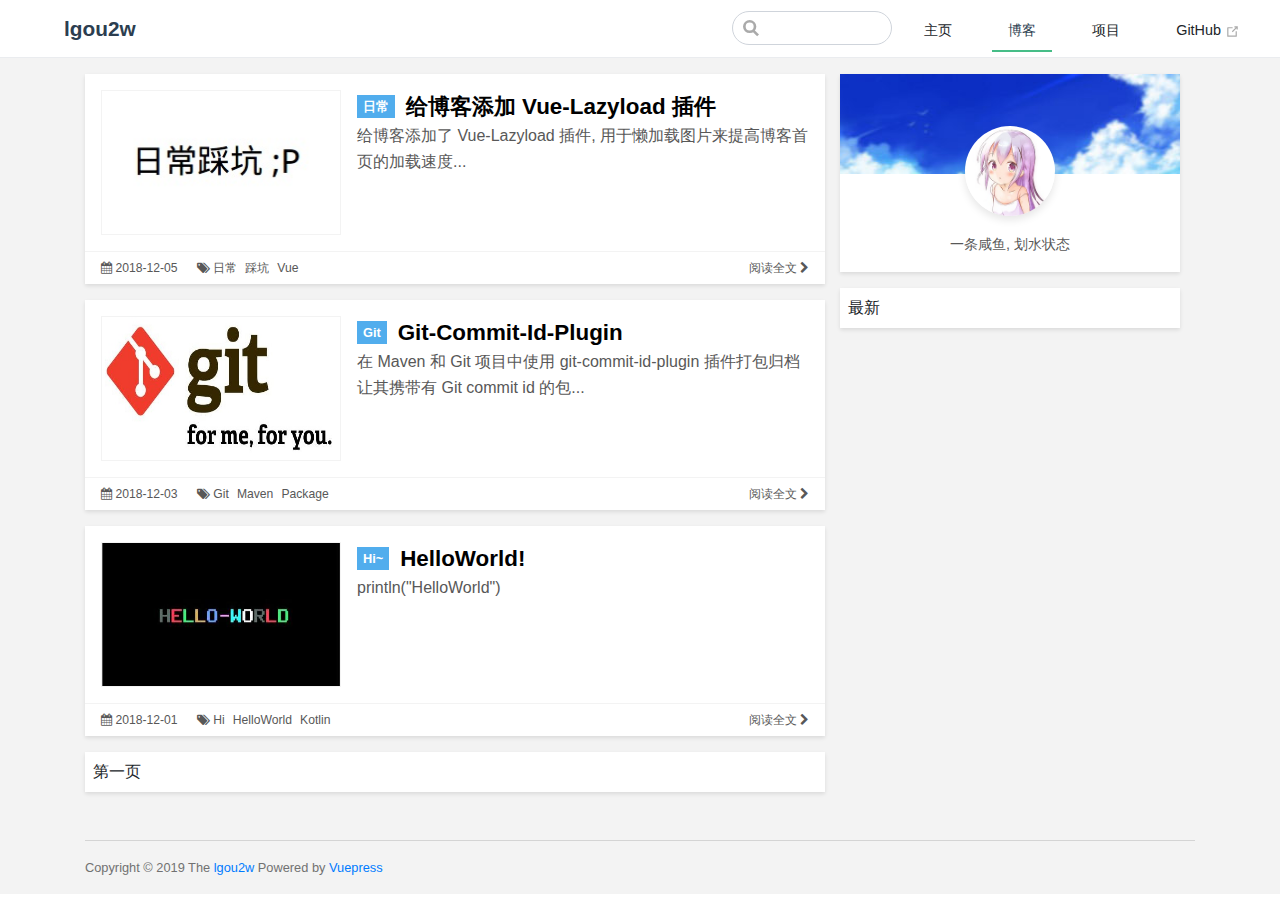
==== commit c9895978: "Updates" ====
--- a/blog/index.html
+++ b/blog/index.html
@@ -3,36 +3,40 @@
   <head>
     <meta charset="utf-8">
     <meta name="viewport" content="width=device-width,initial-scale=1">
-    <title>Blog | lgou2w</title>
-    <meta name="description" content="lgou2w website">
+    <title>月酱の博客 | lgou2w</title>
+    <meta name="description" content="lgou2w website, blog">
     <meta name="author" content="lgou2w">
   <meta name="description" content="lgou2w website">
   <meta name="keywords" content="lgou2w,website,blog,home,homepage,moonlake,minecraft,coder,mcclake">
   <meta name="generator" content="VuePress">
   <script src="/js/jquery.min.js"></script>
     
-    <link rel="preload" href="/assets/css/0.styles.de324090.css" as="style"><link rel="preload" href="/assets/js/app.71bbece8.js" as="script"><link rel="preload" href="/assets/js/2.0e312721.js" as="script"><link rel="prefetch" href="/assets/js/10.8a62e6ff.js"><link rel="prefetch" href="/assets/js/11.79aa3903.js"><link rel="prefetch" href="/assets/js/3.d31fc180.js"><link rel="prefetch" href="/assets/js/4.7b157db9.js"><link rel="prefetch" href="/assets/js/5.7da31891.js"><link rel="prefetch" href="/assets/js/6.f063208c.js"><link rel="prefetch" href="/assets/js/7.1b9bb481.js"><link rel="prefetch" href="/assets/js/8.731f5cb7.js"><link rel="prefetch" href="/assets/js/9.42ec25dd.js">
-    <link rel="stylesheet" href="/assets/css/0.styles.de324090.css">
+    <link rel="preload" href="/assets/css/0.styles.e3a0ca44.css" as="style"><link rel="preload" href="/assets/js/app.2ea5942b.js" as="script"><link rel="preload" href="/assets/js/2.5f059b00.js" as="script"><link rel="prefetch" href="/assets/js/10.0b2a6249.js"><link rel="prefetch" href="/assets/js/11.3f0bee8d.js"><link rel="prefetch" href="/assets/js/12.6f077908.js"><link rel="prefetch" href="/assets/js/13.ae247c97.js"><link rel="prefetch" href="/assets/js/3.ff5873ac.js"><link rel="prefetch" href="/assets/js/4.4197bf61.js"><link rel="prefetch" href="/assets/js/5.b50d236e.js"><link rel="prefetch" href="/assets/js/6.41180b0c.js"><link rel="prefetch" href="/assets/js/7.802d1f03.js"><link rel="prefetch" href="/assets/js/8.4ff3df0f.js"><link rel="prefetch" href="/assets/js/9.d205a574.js">
+    <link rel="stylesheet" href="/assets/css/0.styles.e3a0ca44.css">
   </head>
   <body>
     <div id="app" data-server-rendered="true"><div class="theme-container no-sidebar"><header class="navbar"><div class="sidebar-button"><svg xmlns="http://www.w3.org/2000/svg" aria-hidden="true" role="img" viewBox="0 0 448 512" class="icon"><path fill="currentColor" d="M436 124H12c-6.627 0-12-5.373-12-12V80c0-6.627 5.373-12 12-12h424c6.627 0 12 5.373 12 12v32c0 6.627-5.373 12-12 12zm0 160H12c-6.627 0-12-5.373-12-12v-32c0-6.627 5.373-12 12-12h424c6.627 0 12 5.373 12 12v32c0 6.627-5.373 12-12 12zm0 160H12c-6.627 0-12-5.373-12-12v-32c0-6.627 5.373-12 12-12h424c6.627 0 12 5.373 12 12v32c0 6.627-5.373 12-12 12z"></path></svg></div> <a href="/" class="home-link router-link-active"><!----> <span class="site-name">lgou2w</span></a> <div class="links" style="max-width:nullpx;"><div class="search-box"><input aria-label="Search" autocomplete="off" spellcheck="false" value=""> <!----></div> <nav class="nav-links can-hide"><div class="nav-item"><a href="/" class="nav-link">主页</a></div><div class="nav-item"><a href="/blog/" class="nav-link router-link-exact-active router-link-active">博客</a></div><div class="nav-item"><a href="/project/" class="nav-link">项目</a></div><div class="nav-item"><a href="https://github.com/lgou2w/lgou2w.github.io" target="_blank" rel="noopener noreferrer" class="nav-link external">
   GitHub
   <svg xmlns="http://www.w3.org/2000/svg" aria-hidden="true" x="0px" y="0px" viewBox="0 0 100 100" width="15" height="15" class="icon outbound"><path fill="currentColor" d="M18.8,85.1h56l0,0c2.2,0,4-1.8,4-4v-32h-8v28h-48v-48h28v-8h-32l0,0c-2.2,0-4,1.8-4,4v56C14.8,83.3,16.6,85.1,18.8,85.1z"></path> <polygon fill="currentColor" points="45.7,48.7 51.3,54.3 77.2,28.5 77.2,37.2 85.2,37.2 85.2,14.9 62.8,14.9 62.8,22.9 71.5,22.9"></polygon></svg></a></div> <!----></nav></div></header> <div class="sidebar-mask"></div> <div class="sidebar"><nav class="nav-links"><div class="nav-item"><a href="/" class="nav-link">主页</a></div><div class="nav-item"><a href="/blog/" class="nav-link router-link-exact-active router-link-active">博客</a></div><div class="nav-item"><a href="/project/" class="nav-link">项目</a></div><div class="nav-item"><a href="https://github.com/lgou2w/lgou2w.github.io" target="_blank" rel="noopener noreferrer" class="nav-link external">
   GitHub
-  <svg xmlns="http://www.w3.org/2000/svg" aria-hidden="true" x="0px" y="0px" viewBox="0 0 100 100" width="15" height="15" class="icon outbound"><path fill="currentColor" d="M18.8,85.1h56l0,0c2.2,0,4-1.8,4-4v-32h-8v28h-48v-48h28v-8h-32l0,0c-2.2,0-4,1.8-4,4v56C14.8,83.3,16.6,85.1,18.8,85.1z"></path> <polygon fill="currentColor" points="45.7,48.7 51.3,54.3 77.2,28.5 77.2,37.2 85.2,37.2 85.2,14.9 62.8,14.9 62.8,22.9 71.5,22.9"></polygon></svg></a></div> <!----></nav>  <ul class="sidebar-links"><li><div class="sidebar-group first"><p class="sidebar-heading open"><span>Blog</span> <!----></p> <ul class="sidebar-group-items"></ul></div></li></ul> </div> <div class="custom-layout"><div class="container blog-wrapper" data-v-cb847fd0><div class="row blog-main" data-v-cb847fd0><div class="col-md-8 blog-posts" data-v-cb847fd0><div class="blog-post" data-v-cb847fd0><div class="container post-wrapper" data-v-741c4d2e data-v-cb847fd0><div class="row post-main" data-v-741c4d2e><div class="col-md-auto post-thumbnail" data-v-741c4d2e><a href="/blog/posts/2018-12/git-commit-id-plugin.html" data-v-741c4d2e><img src="/images/blog/public/git.jpg" alt="Git-Commit-Id-Plugin" data-v-741c4d2e></a></div> <div class="col-md post-inner" data-v-741c4d2e><header class="post-inner-header" data-v-741c4d2e><span class="post-inner-header-label" data-v-741c4d2e>Git</span> <span class="post-inner-header-title" data-v-741c4d2e>Git-Commit-Id-Plugin</span></header> <div class="post-inner-content" data-v-741c4d2e><p data-v-741c4d2e> 在 Maven 和 Git 项目中使用 git-commit-id-plugin  插件打包归档让其携带有 Git commit id 的包... </p></div></div></div> <div class="row post-meta" data-v-741c4d2e><span class="col-auto mr-auto post-meta-item" data-v-741c4d2e><a data-v-741c4d2e><i class="fa fa-calendar" data-v-741c4d2e></i>
+  <svg xmlns="http://www.w3.org/2000/svg" aria-hidden="true" x="0px" y="0px" viewBox="0 0 100 100" width="15" height="15" class="icon outbound"><path fill="currentColor" d="M18.8,85.1h56l0,0c2.2,0,4-1.8,4-4v-32h-8v28h-48v-48h28v-8h-32l0,0c-2.2,0-4,1.8-4,4v56C14.8,83.3,16.6,85.1,18.8,85.1z"></path> <polygon fill="currentColor" points="45.7,48.7 51.3,54.3 77.2,28.5 77.2,37.2 85.2,37.2 85.2,14.9 62.8,14.9 62.8,22.9 71.5,22.9"></polygon></svg></a></div> <!----></nav>  <ul class="sidebar-links"><li><div class="sidebar-group first"><p class="sidebar-heading open"><span>月酱の博客</span> <!----></p> <ul class="sidebar-group-items"></ul></div></li></ul> </div> <div class="custom-layout"><div class="container blog-wrapper" data-v-630531ea><div class="row blog-main" data-v-630531ea><div class="col-md-8 blog-posts" data-v-630531ea><div class="blog-post" data-v-630531ea><div class="container post-wrapper" data-v-7503c163 data-v-630531ea><div class="row post-main" data-v-7503c163><div class="col-md-auto post-thumbnail" data-v-7503c163><a href="/blog/posts/2018-12/rc-vue-lazyload.html" data-v-7503c163><img alt="给博客添加 Vue-Lazyload 插件" data-v-7503c163></a></div> <div class="col-md post-inner" data-v-7503c163><header class="post-inner-header" data-v-7503c163><span class="post-inner-header-label" data-v-7503c163>日常</span> <a href="/blog/posts/2018-12/rc-vue-lazyload.html" class="post-inner-header-title" data-v-7503c163>给博客添加 Vue-Lazyload 插件</a></header> <div class="post-inner-content" data-v-7503c163><p data-v-7503c163> 给博客添加了 Vue-Lazyload 插件,  用于懒加载图片来提高博客首页的加载速度... </p></div></div></div> <div class="row post-meta" data-v-7503c163><span class="col-auto mr-auto post-meta-item" data-v-7503c163><a data-v-7503c163><i class="fa fa-calendar" data-v-7503c163></i>
+                2018-12-05
+            </a> <span class="d-none d-md-inline-block" style="padding-left: 1rem;" data-v-7503c163><i class="fa fa-tags" data-v-7503c163></i> <a class="post-meta-tag" data-v-7503c163>日常</a><a class="post-meta-tag" data-v-7503c163>踩坑</a><a class="post-meta-tag" data-v-7503c163>Vue</a></span></span> <span class="col-auto post-meta-target" data-v-7503c163><a href="/blog/posts/2018-12/rc-vue-lazyload.html" data-v-7503c163>
+                阅读全文
+                <i class="fa fa-chevron-right" data-v-7503c163></i></a></span></div></div></div><div class="blog-post" data-v-630531ea><div class="container post-wrapper" data-v-7503c163 data-v-630531ea><div class="row post-main" data-v-7503c163><div class="col-md-auto post-thumbnail" data-v-7503c163><a href="/blog/posts/2018-12/git-commit-id-plugin.html" data-v-7503c163><img alt="Git-Commit-Id-Plugin" data-v-7503c163></a></div> <div class="col-md post-inner" data-v-7503c163><header class="post-inner-header" data-v-7503c163><span class="post-inner-header-label" data-v-7503c163>Git</span> <a href="/blog/posts/2018-12/git-commit-id-plugin.html" class="post-inner-header-title" data-v-7503c163>Git-Commit-Id-Plugin</a></header> <div class="post-inner-content" data-v-7503c163><p data-v-7503c163> 在 Maven 和 Git 项目中使用 git-commit-id-plugin  插件打包归档让其携带有 Git commit id 的包... </p></div></div></div> <div class="row post-meta" data-v-7503c163><span class="col-auto mr-auto post-meta-item" data-v-7503c163><a data-v-7503c163><i class="fa fa-calendar" data-v-7503c163></i>
                 2018-12-03
-            </a> <span class="d-none d-md-inline-block" style="padding-left: 1rem;" data-v-741c4d2e><i class="fa fa-tags" data-v-741c4d2e></i> <a class="post-meta-tag" data-v-741c4d2e>Git</a><a class="post-meta-tag" data-v-741c4d2e>Maven</a><a class="post-meta-tag" data-v-741c4d2e>Package</a></span></span> <span class="col-auto post-meta-target" data-v-741c4d2e><a href="/blog/posts/2018-12/git-commit-id-plugin.html" data-v-741c4d2e>
+            </a> <span class="d-none d-md-inline-block" style="padding-left: 1rem;" data-v-7503c163><i class="fa fa-tags" data-v-7503c163></i> <a class="post-meta-tag" data-v-7503c163>Git</a><a class="post-meta-tag" data-v-7503c163>Maven</a><a class="post-meta-tag" data-v-7503c163>Package</a></span></span> <span class="col-auto post-meta-target" data-v-7503c163><a href="/blog/posts/2018-12/git-commit-id-plugin.html" data-v-7503c163>
                 阅读全文
-                <i class="fa fa-chevron-right" data-v-741c4d2e></i></a></span></div></div></div><div class="blog-post" data-v-cb847fd0><div class="container post-wrapper" data-v-741c4d2e data-v-cb847fd0><div class="row post-main" data-v-741c4d2e><div class="col-md-auto post-thumbnail" data-v-741c4d2e><a href="/blog/posts/2018-12/helloworld.html" data-v-741c4d2e><img src="/images/blog/2018-12/helloworld.jpg" alt="HelloWorld!" data-v-741c4d2e></a></div> <div class="col-md post-inner" data-v-741c4d2e><header class="post-inner-header" data-v-741c4d2e><span class="post-inner-header-label" data-v-741c4d2e>Hi~</span> <span class="post-inner-header-title" data-v-741c4d2e>HelloWorld!</span></header> <div class="post-inner-content" data-v-741c4d2e><p data-v-741c4d2e>println(&quot;HelloWorld&quot;)</p></div></div></div> <div class="row post-meta" data-v-741c4d2e><span class="col-auto mr-auto post-meta-item" data-v-741c4d2e><a data-v-741c4d2e><i class="fa fa-calendar" data-v-741c4d2e></i>
+                <i class="fa fa-chevron-right" data-v-7503c163></i></a></span></div></div></div><div class="blog-post" data-v-630531ea><div class="container post-wrapper" data-v-7503c163 data-v-630531ea><div class="row post-main" data-v-7503c163><div class="col-md-auto post-thumbnail" data-v-7503c163><a href="/blog/posts/2018-12/helloworld.html" data-v-7503c163><img alt="HelloWorld!" data-v-7503c163></a></div> <div class="col-md post-inner" data-v-7503c163><header class="post-inner-header" data-v-7503c163><span class="post-inner-header-label" data-v-7503c163>Hi~</span> <a href="/blog/posts/2018-12/helloworld.html" class="post-inner-header-title" data-v-7503c163>HelloWorld!</a></header> <div class="post-inner-content" data-v-7503c163><p data-v-7503c163>println(&quot;HelloWorld&quot;)</p></div></div></div> <div class="row post-meta" data-v-7503c163><span class="col-auto mr-auto post-meta-item" data-v-7503c163><a data-v-7503c163><i class="fa fa-calendar" data-v-7503c163></i>
                 2018-12-01
-            </a> <span class="d-none d-md-inline-block" style="padding-left: 1rem;" data-v-741c4d2e><i class="fa fa-tags" data-v-741c4d2e></i> <a class="post-meta-tag" data-v-741c4d2e>Hi</a><a class="post-meta-tag" data-v-741c4d2e>HelloWorld</a><a class="post-meta-tag" data-v-741c4d2e>Kotlin</a></span></span> <span class="col-auto post-meta-target" data-v-741c4d2e><a href="/blog/posts/2018-12/helloworld.html" data-v-741c4d2e>
+            </a> <span class="d-none d-md-inline-block" style="padding-left: 1rem;" data-v-7503c163><i class="fa fa-tags" data-v-7503c163></i> <a class="post-meta-tag" data-v-7503c163>Hi</a><a class="post-meta-tag" data-v-7503c163>HelloWorld</a><a class="post-meta-tag" data-v-7503c163>Kotlin</a></span></span> <span class="col-auto post-meta-target" data-v-7503c163><a href="/blog/posts/2018-12/helloworld.html" data-v-7503c163>
                 阅读全文
-                <i class="fa fa-chevron-right" data-v-741c4d2e></i></a></span></div></div></div></div> <div class="col-md d-none d-md-block blog-sidebar" data-v-cb847fd0><div class="blog-about" data-v-cb847fd0><div class="blog-about-photo" data-v-cb847fd0><img src="/images/blog/about.jpg" alt="About" data-v-cb847fd0></div> <div class="blog-about-avatar" data-v-cb847fd0><a href="/" data-v-cb847fd0><img src="/images/avatar.jpg" alt="Avatar" data-v-cb847fd0></a></div> <div class="blog-about-info" data-v-cb847fd0><span data-v-cb847fd0>一条咸鱼, 划水状态</span></div></div> <div class="blog-latest" data-v-cb847fd0><div class="blog-latest-post" data-v-cb847fd0>
-                    Latest
-                </div></div></div></div> <div class="row blog-pages" data-v-cb847fd0><div class="col-md-8 blog-page" data-v-cb847fd0>
-            Page 1
-        </div></div> <div class="row blog-footer" data-v-cb847fd0><p data-v-cb847fd0>Copyright © 2019 The <a href="/" data-v-cb847fd0>lgou2w</a>
-            Powered by <a href="https://vuepress.vuejs.org/" target="_blank" data-v-cb847fd0>Vuepress</a></p></div> <div class="blog-back-top" style="display: none;" data-v-cb847fd0><span class="fa fa-chevron-up" data-v-cb847fd0></span></div></div></div> <!----></div></div>
-    <script src="/assets/js/2.0e312721.js" defer></script><script src="/assets/js/app.71bbece8.js" defer></script>
+                <i class="fa fa-chevron-right" data-v-7503c163></i></a></span></div></div></div></div> <div class="col-md d-none d-md-block blog-sidebar" data-v-630531ea><div class="blog-about" data-v-630531ea><div class="blog-about-photo" data-v-630531ea><img alt="About" data-v-630531ea></div> <div class="blog-about-avatar" data-v-630531ea><a href="/" data-v-630531ea><img alt="Avatar" data-v-630531ea></a></div> <div class="blog-about-info" data-v-630531ea><span data-v-630531ea>一条咸鱼, 划水状态</span></div></div> <div class="blog-latest" data-v-630531ea><div class="blog-latest-post" data-v-630531ea>
+                    最新
+                </div></div></div></div> <div class="row blog-pages" data-v-630531ea><div class="col-md-8 blog-page" data-v-630531ea>
+            第一页
+        </div></div> <div class="row blog-footer" data-v-630531ea><p data-v-630531ea>Copyright © 2019 The <a href="/" data-v-630531ea>lgou2w</a>
+            Powered by <a href="https://vuepress.vuejs.org/" target="_blank" data-v-630531ea>Vuepress</a></p></div> <div class="blog-back-top" style="display: none;" data-v-630531ea><span class="fa fa-chevron-up" data-v-630531ea></span></div></div></div> <!----></div></div>
+    <script src="/assets/js/2.5f059b00.js" defer></script><script src="/assets/js/app.2ea5942b.js" defer></script>
   </body>
 </html>
--- a/assets/css/0.styles.e3a0ca44.css
+++ b/assets/css/0.styles.e3a0ca44.css
@@ -0,0 +1,18 @@
+.home{padding:3.6rem 2rem 0;max-width:960px;margin:0 auto}.home .hero{text-align:center}.home .hero img{max-height:280px;display:block;margin:3rem auto 1.5rem}.home .hero h1{font-size:3rem}.home .hero .action,.home .hero .description,.home .hero h1{margin:1.8rem auto}.home .hero .description{max-width:35rem;font-size:1.6rem;line-height:1.3;color:#6a8bad}.home .hero .action-button{display:inline-block;font-size:1.2rem;color:#fff;background-color:#3eaf7c;padding:.8rem 1.6rem;border-radius:4px;transition:background-color .1s ease;box-sizing:border-box;border-bottom:1px solid #389d70}.home .hero .action-button:hover{background-color:#4abf8a}.home .features{border-top:1px solid #eaecef;padding:1.2rem 0;margin-top:2.5rem;display:flex;flex-wrap:wrap;align-items:flex-start;align-content:stretch;justify-content:space-between}.home .feature{flex-grow:1;flex-basis:30%;max-width:30%}.home .feature h2{font-size:1.4rem;font-weight:500;border-bottom:none;padding-bottom:0;color:#3a5169}.home .feature p{color:#4e6e8e}.home .footer{padding:2.5rem;border-top:1px solid #eaecef;text-align:center;color:#4e6e8e}@media (max-width:719px){.home .features{flex-direction:column}.home .feature{max-width:100%;padding:0 2.5rem}}@media (max-width:419px){.home{padding-left:1.5rem;padding-right:1.5rem}.home .hero img{max-height:210px;margin:2rem auto 1.2rem}.home .hero h1{font-size:2rem}.home .hero .action,.home .hero .description,.home .hero h1{margin:1.2rem auto}.home .hero .description{font-size:1.2rem}.home .hero .action-button{font-size:1rem;padding:.6rem 1.2rem}.home .feature h2{font-size:1.25rem}}.homepage-wrapper[data-v-1269ee3c]{background:url(/images/bg.jpg);background-size:cover}@media (max-width:768px){.homepage-wrapper[data-v-1269ee3c]{background:url(/images/bgMobile.jpg);background-size:100% 100%;padding-bottom:0!important}}.homepage-wrapper[data-v-1269ee3c]{display:flex;justify-content:center;align-items:center;max-width:100%;min-height:100vh}@media (max-width:768px){.homepage-wrapper[data-v-1269ee3c]{padding-left:0!important;padding-right:0!important;padding-top:2.2rem}}.homepage-wrapper .homepage[data-v-1269ee3c]{margin:2rem;border-radius:3px;background-color:hsla(0,0%,100%,.6);box-shadow:0 2px 4px 0 rgba(0,0,0,.1);width:100%}@media (max-width:768px){.homepage-wrapper .homepage[data-v-1269ee3c]{margin:1rem;display:block}}@media (min-width:992px){.homepage-wrapper .homepage[data-v-1269ee3c]{width:50%;min-height:60vh}}.homepage-wrapper .homepage .homepage-left[data-v-1269ee3c]{padding:1rem;border-radius:3px 0 0 3px;background-color:rgba(0,187,255,.6);display:flex;flex-direction:column}@media (max-width:768px){.homepage-wrapper .homepage .homepage-left[data-v-1269ee3c]{display:block;border-radius:3px 3px 0 0}}.homepage-wrapper .homepage .homepage-left .homepage-avatar[data-v-1269ee3c]{text-align:center}@media (max-width:768px){.homepage-wrapper .homepage .homepage-left .homepage-avatar[data-v-1269ee3c]{margin-top:-4rem}}.homepage-wrapper .homepage .homepage-left .homepage-avatar img[data-v-1269ee3c]{width:100px;height:100px;border-radius:100%;box-shadow:0 4px 8px rgba(0,0,0,.1)}.homepage-wrapper .homepage .homepage-left .homepage-menu[data-v-1269ee3c]{list-style:none;padding:1rem 0;margin:0;text-align:center;flex:1}@media (max-width:768px){.homepage-wrapper .homepage .homepage-left .homepage-menu[data-v-1269ee3c]{display:flex;flex-wrap:wrap;flex-direction:row;align-items:center;justify-content:center;padding:0}}.homepage-wrapper .homepage .homepage-left .homepage-menu li[data-v-1269ee3c]{padding-top:.6rem}@media (max-width:768px){.homepage-wrapper .homepage .homepage-left .homepage-menu li[data-v-1269ee3c]{width:50%;margin-top:.5rem;display:inline-block;padding:0}}.homepage-wrapper .homepage .homepage-left .homepage-menu li a[data-v-1269ee3c]{display:block;font-size:1.1rem;font-weight:600;text-decoration:none;color:#fff}@media (max-width:768px){.homepage-wrapper .homepage .homepage-left .homepage-menu li a[data-v-1269ee3c]{font-size:1rem}}.homepage-wrapper .homepage .homepage-left .homepage-menu li a.active[data-v-1269ee3c]{font-size:1.3rem}.homepage-wrapper .homepage .homepage-left .homepage-copyright[data-v-1269ee3c]{padding-top:1rem;color:#fff;text-align:center;font-size:.7rem;font-weight:600;-webkit-user-select:none;-moz-user-select:none;-ms-user-select:none;user-select:none}.homepage-wrapper .homepage .homepage-left .homepage-copyright .love[data-v-1269ee3c]{color:#ff1493}.homepage-wrapper .homepage .homepage-left .homepage-copyright a[data-v-1269ee3c]{color:#fff;font-weight:600;text-decoration:none}.homepage-wrapper .homepage .homepage-right[data-v-1269ee3c]{padding:1rem}.homepage-wrapper .homepage .homepage-right .title[data-v-1269ee3c]{font-size:2rem;-webkit-user-select:none;-moz-user-select:none;-ms-user-select:none;user-select:none;padding-top:1rem;text-align:center;color:#585858;transition:all .4s}.homepage-wrapper .homepage .homepage-right .title[data-v-1269ee3c]:hover{color:#007bff;-webkit-transform:scale(1.1);transform:scale(1.1)}@media (max-width:768px){.homepage-wrapper .homepage .homepage-right .title[data-v-1269ee3c]{padding:.6rem 0}}.homepage-wrapper .homepage .homepage-right .homepage-home .home-links[data-v-1269ee3c]{display:flex;flex-wrap:wrap;flex-direction:row;align-items:center;justify-content:center;text-align:center}.homepage-wrapper .homepage .homepage-right .homepage-home .home-links a[data-v-1269ee3c]{color:#585858;display:inline-block;width:30%;padding:1.5rem 0;text-decoration:none;transition:all .4s}.homepage-wrapper .homepage .homepage-right .homepage-home .home-links a[data-v-1269ee3c]:hover{color:#007bff;-webkit-transform:scale(1.1);transform:scale(1.1)}@media (max-width:768px){.homepage-wrapper .homepage .homepage-right .homepage-home .home-links a[data-v-1269ee3c]{padding:1rem 0}}.homepage-wrapper .homepage .homepage-right .homepage-home .home-links a i[data-v-1269ee3c]{display:block;margin-top:1rem;font-size:3rem}@media (max-width:768px){.homepage-wrapper .homepage .homepage-right .homepage-home .home-links a i[data-v-1269ee3c]{font-size:2rem;margin-top:.2rem}}.homepage-wrapper .homepage .homepage-right .homepage-home .home-links a span[data-v-1269ee3c]{display:block;margin-top:.6rem}.homepage-wrapper .homepage .homepage-right .homepage-archives .archives-links[data-v-1269ee3c],.homepage-wrapper .homepage .homepage-right .homepage-friends .friends-links[data-v-1269ee3c]{display:flex;flex-direction:column;align-items:center;justify-content:center;text-align:center}.homepage-wrapper .homepage .homepage-right .homepage-about .about-wrapper[data-v-1269ee3c]{text-align:center;margin-top:4rem;font-size:1.2rem;color:#585858}@media (max-width:768px){.homepage-wrapper .homepage .homepage-right .homepage-about .about-wrapper[data-v-1269ee3c]{margin-top:1rem;font-size:1rem}}.homepage-wrapper .homepage .homepage-right .homepage-about .about-wrapper p[data-v-1269ee3c]{line-height:3rem}.search-box{display:inline-block;position:relative;margin-right:1rem}.search-box input{cursor:text;width:10rem;color:#4e6e8e;display:inline-block;border:1px solid #cfd4db;border-radius:2rem;font-size:.9rem;line-height:2rem;padding:0 .5rem 0 2rem;outline:none;transition:all .2s ease;background:#fff url(/assets/img/search.83621669.svg) .6rem .5rem no-repeat;background-size:1rem}.search-box input:focus{cursor:auto;border-color:#3eaf7c}.search-box .suggestions{background:#fff;width:20rem;position:absolute;top:1.5rem;border:1px solid #cfd4db;border-radius:6px;padding:.4rem;list-style-type:none}.search-box .suggestions.align-right{right:0}.search-box .suggestion{line-height:1.4;padding:.4rem .6rem;border-radius:4px;cursor:pointer}.search-box .suggestion a{white-space:normal;color:#5d82a6}.search-box .suggestion a .page-title{font-weight:600}.search-box .suggestion a .header{font-size:.9em;margin-left:.25em}.search-box .suggestion.focused{background-color:#f3f4f5}.search-box .suggestion.focused a{color:#3eaf7c}@media (max-width:959px){.search-box input{cursor:pointer;width:0;border-color:transparent;position:relative}.search-box input:focus{cursor:text;left:0;width:10rem}}@media (max-width:959px) and (min-width:719px){.search-box .suggestions{left:0}}@media (max-width:719px){.search-box{margin-right:0}.search-box input{left:1rem}.search-box .suggestions{right:0}}@media (max-width:419px){.search-box .suggestions{width:calc(100vw - 4rem)}.search-box input:focus{width:8rem}}.dropdown-enter,.dropdown-leave-to{height:0!important}.dropdown-wrapper{cursor:pointer}.dropdown-wrapper .dropdown-title{display:block}.dropdown-wrapper .dropdown-title:hover{border-color:transparent}.dropdown-wrapper .dropdown-title .arrow{vertical-align:middle;margin-top:-1px;margin-left:.4rem}.dropdown-wrapper .nav-dropdown .dropdown-item{color:inherit;line-height:1.7rem}.dropdown-wrapper .nav-dropdown .dropdown-item h4{margin:.45rem 0 0;border-top:1px solid #eee;padding:.45rem 1.5rem 0 1.25rem}.dropdown-wrapper .nav-dropdown .dropdown-item .dropdown-subitem-wrapper{padding:0;list-style:none}.dropdown-wrapper .nav-dropdown .dropdown-item .dropdown-subitem-wrapper .dropdown-subitem{font-size:.9em}.dropdown-wrapper .nav-dropdown .dropdown-item a{display:block;line-height:1.7rem;position:relative;border-bottom:none;font-weight:400;margin-bottom:0;padding:0 1.5rem 0 1.25rem}.dropdown-wrapper .nav-dropdown .dropdown-item a.router-link-active,.dropdown-wrapper .nav-dropdown .dropdown-item a:hover{color:#3eaf7c}.dropdown-wrapper .nav-dropdown .dropdown-item a.router-link-active:after{content:"";width:0;height:0;border-left:5px solid #3eaf7c;border-top:3px solid transparent;border-bottom:3px solid transparent;position:absolute;top:calc(50% - 2px);left:9px}.dropdown-wrapper .nav-dropdown .dropdown-item:first-child h4{margin-top:0;padding-top:0;border-top:0}@media (max-width:719px){.dropdown-wrapper.open .dropdown-title{margin-bottom:.5rem}.dropdown-wrapper .nav-dropdown{transition:height .1s ease-out;overflow:hidden}.dropdown-wrapper .nav-dropdown .dropdown-item h4{border-top:0;margin-top:0;padding-top:0}.dropdown-wrapper .nav-dropdown .dropdown-item>a,.dropdown-wrapper .nav-dropdown .dropdown-item h4{font-size:15px;line-height:2rem}.dropdown-wrapper .nav-dropdown .dropdown-item .dropdown-subitem{font-size:14px;padding-left:1rem}}@media (min-width:719px){.dropdown-wrapper{height:1.8rem}.dropdown-wrapper:hover .nav-dropdown{display:block!important}.dropdown-wrapper .dropdown-title .arrow{border-left:4px solid transparent;border-right:4px solid transparent;border-top:6px solid #ccc;border-bottom:0}.dropdown-wrapper .nav-dropdown{display:none;height:auto!important;box-sizing:border-box;max-height:calc(100vh - 2.7rem);overflow-y:auto;position:absolute;top:100%;right:0;background-color:#fff;padding:.6rem 0;border:1px solid #ddd;border-bottom-color:#ccc;text-align:left;border-radius:.25rem;white-space:nowrap;margin:0}}.nav-links{display:inline-block}.nav-links a{line-height:1.4rem;color:inherit}.nav-links a.router-link-active,.nav-links a:hover{color:#3eaf7c}.nav-links .nav-item{position:relative;display:inline-block;margin-left:1.5rem;line-height:2rem}.nav-links .nav-item:first-child{margin-left:0}.nav-links .repo-link{margin-left:1.5rem}@media (max-width:719px){.nav-links .nav-item,.nav-links .repo-link{margin-left:0}}@media (min-width:719px){.nav-links a.router-link-active,.nav-links a:hover{color:#2c3e50}.nav-item>a:not(.external).router-link-active,.nav-item>a:not(.external):hover{margin-bottom:-2px;border-bottom:2px solid #46bd87}}.navbar{padding:.7rem 1.5rem;line-height:2.2rem}.navbar a,.navbar img,.navbar span{display:inline-block}.navbar .logo{height:2.2rem;min-width:2.2rem;margin-right:.8rem;vertical-align:top}.navbar .site-name{font-size:1.3rem;font-weight:600;color:#2c3e50;position:relative}.navbar .links{padding-left:1.5rem;box-sizing:border-box;background-color:#fff;white-space:nowrap;font-size:.9rem;position:absolute;right:1.5rem;top:.7rem;display:flex}.navbar .links .search-box{flex:0 0 auto;vertical-align:top}.navbar .links .nav-links{flex:1}@media (max-width:719px){.navbar{padding-left:4rem}.navbar .can-hide{display:none}.navbar .links{padding-left:1.5rem}}.page-edit,.page-nav{max-width:740px;margin:0 auto;padding:2rem 2.5rem}@media (max-width:959px){.page-edit,.page-nav{padding:2rem}}@media (max-width:419px){.page-edit,.page-nav{padding:1.5rem}}.page{padding-bottom:2rem}.page-edit{padding-top:1rem;padding-bottom:1rem;overflow:auto}.page-edit .edit-link{display:inline-block}.page-edit .edit-link a{color:#4e6e8e;margin-right:.25rem}.page-edit .last-updated{float:right;font-size:.9em}.page-edit .last-updated .prefix{font-weight:500;color:#4e6e8e}.page-edit .last-updated .time{font-weight:400;color:#aaa}.page-nav{padding-top:1rem;padding-bottom:0}.page-nav .inner{min-height:2rem;margin-top:0;border-top:1px solid #eaecef;padding-top:1rem;overflow:auto}.page-nav .next{float:right}@media (max-width:719px){.page-edit .edit-link{margin-bottom:.5rem}.page-edit .last-updated{font-size:.8em;float:none;text-align:left}}.sidebar .sidebar-sub-headers{padding-left:1rem;font-size:.95em}a.sidebar-link{font-weight:400;display:inline-block;color:#2c3e50;border-left:.25rem solid transparent;padding:.35rem 1rem .35rem 1.25rem;line-height:1.4;width:100%;box-sizing:border-box}a.sidebar-link:hover{color:#3eaf7c}a.sidebar-link.active{font-weight:600;color:#3eaf7c;border-left-color:#3eaf7c}.sidebar-group a.sidebar-link{padding-left:2rem}.sidebar-sub-headers a.sidebar-link{padding-top:.25rem;padding-bottom:.25rem;border-left:none}.sidebar-sub-headers a.sidebar-link.active{font-weight:500}.sidebar-group:not(.first){margin-top:1em}.sidebar-group .sidebar-group{padding-left:.5em}.sidebar-group:not(.collapsable) .sidebar-heading{cursor:auto;color:inherit}.sidebar-heading{color:#999;transition:color .15s ease;cursor:pointer;font-size:1.1em;font-weight:700;padding:0 1.5rem;margin-top:0;margin-bottom:.5rem}.sidebar-heading.open,.sidebar-heading:hover{color:inherit}.sidebar-heading .arrow{position:relative;top:-.12em;left:.5em}.sidebar-heading:.open .arrow{top:-.18em}.sidebar-group-items{transition:height .1s ease-out;overflow:hidden}.sidebar ul{padding:0;margin:0;list-style-type:none}.sidebar a{display:inline-block}.sidebar .nav-links{display:none;border-bottom:1px solid #eaecef;padding:.5rem 0 .75rem 0}.sidebar .nav-links a{font-weight:600}.sidebar .nav-links .nav-item,.sidebar .nav-links .repo-link{display:block;line-height:1.25rem;font-size:1.1em;padding:.5rem 0 .5rem 1.5rem}.sidebar .sidebar-links{padding:1.5rem 0}@media (max-width:719px){.sidebar .nav-links{display:block}.sidebar .nav-links .dropdown-wrapper .nav-dropdown .dropdown-item a.router-link-active:after{top:calc(1rem - 2px)}.sidebar .sidebar-links{padding:1rem 0}}.sidebar-button{display:none;width:1.25rem;height:1.25rem;position:absolute;padding:.6rem;top:.6rem;left:1rem}.sidebar-button .icon{display:block;width:1.25rem;height:1.25rem}@media (max-width:719px){.sidebar-button{display:block}}code[class*=language-],pre[class*=language-]{color:#ccc;background:none;font-family:Consolas,Monaco,Andale Mono,Ubuntu Mono,monospace;text-align:left;white-space:pre;word-spacing:normal;word-break:normal;word-wrap:normal;line-height:1.5;-moz-tab-size:4;-o-tab-size:4;tab-size:4;-webkit-hyphens:none;-ms-hyphens:none;hyphens:none}pre[class*=language-]{padding:1em;margin:.5em 0;overflow:auto}:not(pre)>code[class*=language-],pre[class*=language-]{background:#2d2d2d}:not(pre)>code[class*=language-]{padding:.1em;border-radius:.3em;white-space:normal}.token.block-comment,.token.cdata,.token.comment,.token.doctype,.token.prolog{color:#999}.token.punctuation{color:#ccc}.token.attr-name,.token.deleted,.token.namespace,.token.tag{color:#e2777a}.token.function-name{color:#6196cc}.token.boolean,.token.function,.token.number{color:#f08d49}.token.class-name,.token.constant,.token.property,.token.symbol{color:#f8c555}.token.atrule,.token.builtin,.token.important,.token.keyword,.token.selector{color:#cc99cd}.token.attr-value,.token.char,.token.regex,.token.string,.token.variable{color:#7ec699}.token.entity,.token.operator,.token.url{color:#67cdcc}.token.bold,.token.important{font-weight:700}.token.italic{font-style:italic}.token.entity{cursor:help}.token.inserted{color:green}#nprogress{pointer-events:none}#nprogress .bar{background:#3eaf7c;position:fixed;z-index:1031;top:0;left:0;width:100%;height:2px}#nprogress .peg{display:block;position:absolute;right:0;width:100px;height:100%;box-shadow:0 0 10px #3eaf7c,0 0 5px #3eaf7c;opacity:1;transform:rotate(3deg) translateY(-4px)}#nprogress .spinner{display:block;position:fixed;z-index:1031;top:15px;right:15px}#nprogress .spinner-icon{width:18px;height:18px;box-sizing:border-box;border:2px solid transparent;border-top-color:#3eaf7c;border-left-color:#3eaf7c;border-radius:50%;animation:nprogress-spinner .4s linear infinite}.nprogress-custom-parent{overflow:hidden;position:relative}.nprogress-custom-parent #nprogress .bar,.nprogress-custom-parent #nprogress .spinner{position:absolute}@keyframes nprogress-spinner{0%{transform:rotate(0deg)}to{transform:rotate(1turn)}}.content code{color:#476582;padding:.25rem .5rem;margin:0;font-size:.85em;background-color:rgba(27,31,35,.05);border-radius:3px}.content pre,.content pre[class*=language-]{line-height:1.4;padding:1.25rem 1.5rem;margin:.85rem 0;background-color:#282c34;border-radius:6px;overflow:auto}.content pre[class*=language-] code,.content pre code{color:#fff;padding:0;background-color:transparent;border-radius:0}div[class*=language-]{position:relative;background-color:#282c34;border-radius:6px}div[class*=language-] .highlight-lines{-webkit-user-select:none;-moz-user-select:none;-ms-user-select:none;user-select:none;padding-top:1.3rem;position:absolute;top:0;left:0;width:100%;line-height:1.4}div[class*=language-] .highlight-lines .highlighted{background-color:rgba(0,0,0,.66)}div[class*=language-] pre,div[class*=language-] pre[class*=language-]{background:transparent;position:relative;z-index:1}div[class*=language-]:before{position:absolute;z-index:3;top:.8em;right:1em;font-size:.75rem;color:hsla(0,0%,100%,.4)}div[class*=language-]:not(.line-numbers-mode) .line-numbers-wrapper{display:none}div[class*=language-].line-numbers-mode .highlight-lines .highlighted{position:relative}div[class*=language-].line-numbers-mode .highlight-lines .highlighted:before{content:" ";position:absolute;z-index:3;left:0;top:0;display:block;width:3.5rem;height:100%;background-color:rgba(0,0,0,.66)}div[class*=language-].line-numbers-mode pre{padding-left:4.5rem;vertical-align:middle}div[class*=language-].line-numbers-mode .line-numbers-wrapper{position:absolute;top:0;width:3.5rem;text-align:center;color:hsla(0,0%,100%,.3);padding:1.25rem 0;line-height:1.4}div[class*=language-].line-numbers-mode .line-numbers-wrapper .line-number,div[class*=language-].line-numbers-mode .line-numbers-wrapper br{-webkit-user-select:none;-moz-user-select:none;-ms-user-select:none;user-select:none}div[class*=language-].line-numbers-mode .line-numbers-wrapper .line-number{position:relative;z-index:4;font-size:.85em}div[class*=language-].line-numbers-mode:after{content:"";position:absolute;z-index:2;top:0;left:0;width:3.5rem;height:100%;border-radius:6px 0 0 6px;border-right:1px solid rgba(0,0,0,.66);background-color:#282c34}div[class~=language-js]:before{content:"js"}div[class~=language-ts]:before{content:"ts"}div[class~=language-html]:before{content:"html"}div[class~=language-md]:before{content:"md"}div[class~=language-vue]:before{content:"vue"}div[class~=language-css]:before{content:"css"}div[class~=language-sass]:before{content:"sass"}div[class~=language-scss]:before{content:"scss"}div[class~=language-less]:before{content:"less"}div[class~=language-stylus]:before{content:"stylus"}div[class~=language-go]:before{content:"go"}div[class~=language-java]:before{content:"java"}div[class~=language-c]:before{content:"c"}div[class~=language-sh]:before{content:"sh"}div[class~=language-yaml]:before{content:"yaml"}div[class~=language-py]:before{content:"py"}div[class~=language-javascript]:before{content:"js"}div[class~=language-typescript]:before{content:"ts"}div[class~=language-markup]:before{content:"html"}div[class~=language-markdown]:before{content:"md"}div[class~=language-json]:before{content:"json"}div[class~=language-ruby]:before{content:"rb"}div[class~=language-python]:before{content:"py"}div[class~=language-bash]:before{content:"sh"}.custom-block .custom-block-title{font-weight:600;margin-bottom:-.4rem}.custom-block.danger,.custom-block.tip,.custom-block.warning{padding:.1rem 1.5rem;border-left-width:.5rem;border-left-style:solid;margin:1rem 0}.custom-block.tip{background-color:#f3f5f7;border-color:#42b983}.custom-block.warning{background-color:rgba(255,229,100,.3);border-color:#e7c000;color:#6b5900}.custom-block.warning .custom-block-title{color:#b29400}.custom-block.warning a{color:#2c3e50}.custom-block.danger{background-color:#ffe6e6;border-color:#c00;color:#4d0000}.custom-block.danger .custom-block-title{color:#900}.custom-block.danger a{color:#2c3e50}.arrow{display:inline-block;width:0;height:0}.arrow.up{border-bottom:6px solid #ccc}.arrow.down,.arrow.up{border-left:4px solid transparent;border-right:4px solid transparent}.arrow.down{border-top:6px solid #ccc}.arrow.right{border-left:6px solid #ccc}.arrow.left,.arrow.right{border-top:4px solid transparent;border-bottom:4px solid transparent}.arrow.left{border-right:6px solid #ccc}.content:not(.custom){max-width:740px;margin:0 auto;padding:2rem 2.5rem}@media (max-width:959px){.content:not(.custom){padding:2rem}}@media (max-width:419px){.content:not(.custom){padding:1.5rem}}.table-of-contents .badge{vertical-align:middle}body,html{padding:0;margin:0}body{font-family:-apple-system,BlinkMacSystemFont,Segoe UI,Roboto,Oxygen,Ubuntu,Cantarell,Fira Sans,Droid Sans,Helvetica Neue,sans-serif;-webkit-font-smoothing:antialiased;-moz-osx-font-smoothing:grayscale;font-size:16px;color:#2c3e50}.page{padding-left:20rem}.navbar{z-index:20;right:0;height:3.6rem;background-color:#fff;box-sizing:border-box;border-bottom:1px solid #eaecef}.navbar,.sidebar-mask{position:fixed;top:0;left:0}.sidebar-mask{z-index:9;width:100vw;height:100vh;display:none}.sidebar{font-size:15px;background-color:#fff;width:20rem;position:fixed;z-index:10;margin:0;top:3.6rem;left:0;bottom:0;box-sizing:border-box;border-right:1px solid #eaecef;overflow-y:auto}.content:not(.custom)>:first-child{margin-top:3.6rem}.content:not(.custom) a:hover{text-decoration:underline}.content:not(.custom) p.demo{padding:1rem 1.5rem;border:1px solid #ddd;border-radius:4px}.content:not(.custom) img{max-width:100%}.content.custom{padding:0;margin:0}.content.custom img{max-width:100%}a{font-weight:500}a,p a code{color:#3eaf7c}p a code{font-weight:400}kbd{background:#eee;border:.15rem solid #ddd;border-bottom:.25rem solid #ddd;border-radius:.15rem;padding:0 .15em}blockquote{font-size:1.2rem;color:#999;border-left:.25rem solid #dfe2e5;margin-left:0;padding-left:1rem}ol,ul{padding-left:1.2em}strong{font-weight:600}h1,h2,h3,h4,h5,h6{font-weight:600;line-height:1.25}.content:not(.custom)>h1,.content:not(.custom)>h2,.content:not(.custom)>h3,.content:not(.custom)>h4,.content:not(.custom)>h5,.content:not(.custom)>h6{margin-top:-3.1rem;padding-top:4.6rem;margin-bottom:0}.content:not(.custom)>h1:first-child,.content:not(.custom)>h2:first-child,.content:not(.custom)>h3:first-child,.content:not(.custom)>h4:first-child,.content:not(.custom)>h5:first-child,.content:not(.custom)>h6:first-child{margin-top:-1.5rem;margin-bottom:1rem}.content:not(.custom)>h1:first-child+.custom-block,.content:not(.custom)>h1:first-child+p,.content:not(.custom)>h1:first-child+pre,.content:not(.custom)>h2:first-child+.custom-block,.content:not(.custom)>h2:first-child+p,.content:not(.custom)>h2:first-child+pre,.content:not(.custom)>h3:first-child+.custom-block,.content:not(.custom)>h3:first-child+p,.content:not(.custom)>h3:first-child+pre,.content:not(.custom)>h4:first-child+.custom-block,.content:not(.custom)>h4:first-child+p,.content:not(.custom)>h4:first-child+pre,.content:not(.custom)>h5:first-child+.custom-block,.content:not(.custom)>h5:first-child+p,.content:not(.custom)>h5:first-child+pre,.content:not(.custom)>h6:first-child+.custom-block,.content:not(.custom)>h6:first-child+p,.content:not(.custom)>h6:first-child+pre{margin-top:2rem}h1:hover .header-anchor,h2:hover .header-anchor,h3:hover .header-anchor,h4:hover .header-anchor,h5:hover .header-anchor,h6:hover .header-anchor{opacity:1}h1{font-size:2.2rem}h2{font-size:1.65rem;padding-bottom:.3rem;border-bottom:1px solid #eaecef}h3{font-size:1.35rem}a.header-anchor{font-size:.85em;float:left;margin-left:-.87em;padding-right:.23em;margin-top:.125em;opacity:0}a.header-anchor:hover{text-decoration:none}.line-number,code,kbd{font-family:source-code-pro,Menlo,Monaco,Consolas,Courier New,monospace}ol,p,ul{line-height:1.7}hr{border-top:1px solid #eaecef}table{margin:1rem 0;display:block;overflow-x:auto}tr{border-top:1px solid #dfe2e5}tr:nth-child(2n){background-color:#f6f8fa}td,th{border:1px solid #dfe2e5;padding:.6em 1em}.custom-layout{padding-top:3.6rem}.theme-container.sidebar-open .sidebar-mask{display:block}.theme-container.no-navbar .content:not(.custom)>h1,.theme-container.no-navbar h2,.theme-container.no-navbar h3,.theme-container.no-navbar h4,.theme-container.no-navbar h5,.theme-container.no-navbar h6{margin-top:1.5rem;padding-top:0}.theme-container.no-navbar .sidebar{top:0}.theme-container.no-navbar .custom-layout{padding-top:0}@media (min-width:720px){.theme-container.no-sidebar .sidebar{display:none}.theme-container.no-sidebar .page{padding-left:0}}@media (max-width:959px){.sidebar{font-size:15px;width:16.4rem}.page{padding-left:16.4rem}}@media (max-width:719px){.sidebar{top:0;padding-top:3.6rem;transform:translateX(-100%);transition:transform .2s ease}.page{padding-left:0}.theme-container.sidebar-open .sidebar{transform:translateX(0)}.theme-container.no-navbar .sidebar{padding-top:0}}@media (max-width:419px){h1{font-size:1.9rem}.content div[class*=language-]{margin:.85rem -1.5rem;border-radius:0}}
+
+/*!
+ * Bootstrap v4.1.3 (https://getbootstrap.com/)
+ * Copyright 2011-2018 The Bootstrap Authors
+ * Copyright 2011-2018 Twitter, Inc.
+ * Licensed under MIT (https://github.com/twbs/bootstrap/blob/master/LICENSE)
+ */:root{--blue:#007bff;--indigo:#6610f2;--purple:#6f42c1;--pink:#e83e8c;--red:#dc3545;--orange:#fd7e14;--yellow:#ffc107;--green:#28a745;--teal:#20c997;--cyan:#17a2b8;--white:#fff;--gray:#6c757d;--gray-dark:#343a40;--primary:#007bff;--secondary:#6c757d;--success:#28a745;--info:#17a2b8;--warning:#ffc107;--danger:#dc3545;--light:#f8f9fa;--dark:#343a40;--breakpoint-xs:0;--breakpoint-sm:576px;--breakpoint-md:768px;--breakpoint-lg:992px;--breakpoint-xl:1200px;--font-family-sans-serif:-apple-system,BlinkMacSystemFont,"Segoe UI",Roboto,"Helvetica Neue",Arial,sans-serif,"Apple Color Emoji","Segoe UI Emoji","Segoe UI Symbol","Noto Color Emoji";--font-family-monospace:SFMono-Regular,Menlo,Monaco,Consolas,"Liberation Mono","Courier New",monospace}*,:after,:before{box-sizing:border-box}html{font-family:sans-serif;line-height:1.15;-webkit-text-size-adjust:100%;-ms-text-size-adjust:100%;-webkit-tap-highlight-color:transparent}article,aside,figcaption,figure,footer,header,hgroup,main,nav,section{display:block}body{margin:0;font-family:-apple-system,BlinkMacSystemFont,Segoe UI,Roboto,Helvetica Neue,Arial,sans-serif;font-size:1rem;font-weight:400;line-height:1.5;color:#212529;text-align:left;background-color:#fff}[tabindex="-1"]:focus{outline:0!important}hr{box-sizing:content-box;height:0;overflow:visible}h1,h2,h3,h4,h5,h6{margin-top:0;margin-bottom:.5rem}p{margin-top:0;margin-bottom:1rem}abbr[data-original-title],abbr[title]{text-decoration:underline;-webkit-text-decoration:underline dotted;text-decoration:underline dotted;cursor:help;border-bottom:0}address{font-style:normal;line-height:inherit}address,dl,ol,ul{margin-bottom:1rem}dl,ol,ul{margin-top:0}ol ol,ol ul,ul ol,ul ul{margin-bottom:0}dt{font-weight:700}dd{margin-bottom:.5rem;margin-left:0}blockquote{margin:0 0 1rem}dfn{font-style:italic}b,strong{font-weight:bolder}small{font-size:80%}sub,sup{position:relative;font-size:75%;line-height:0;vertical-align:baseline}sub{bottom:-.25em}sup{top:-.5em}a{text-decoration:none;background-color:transparent;-webkit-text-decoration-skip:objects}a:hover{color:#0056b3;text-decoration:underline}a:not([href]):not([tabindex]),a:not([href]):not([tabindex]):focus,a:not([href]):not([tabindex]):hover{color:inherit;text-decoration:none}a:not([href]):not([tabindex]):focus{outline:0}code,kbd,pre,samp{font-family:SFMono-Regular,Menlo,Monaco,Consolas,Liberation Mono,Courier New,monospace;font-size:1em}pre{margin-top:0;margin-bottom:1rem;overflow:auto;-ms-overflow-style:scrollbar}figure{margin:0 0 1rem}img{border-style:none}img,svg{vertical-align:middle}svg{overflow:hidden}table{border-collapse:collapse}caption{padding-top:.75rem;padding-bottom:.75rem;color:#6c757d;text-align:left;caption-side:bottom}th{text-align:inherit}label{display:inline-block;margin-bottom:.5rem}button{border-radius:0}button:focus{outline:1px dotted;outline:5px auto -webkit-focus-ring-color}button,input,optgroup,select,textarea{margin:0;font-family:inherit;font-size:inherit;line-height:inherit}button,input{overflow:visible}button,select{text-transform:none}[type=reset],[type=submit],button,html [type=button]{-webkit-appearance:button}[type=button]::-moz-focus-inner,[type=reset]::-moz-focus-inner,[type=submit]::-moz-focus-inner,button::-moz-focus-inner{padding:0;border-style:none}input[type=checkbox],input[type=radio]{box-sizing:border-box;padding:0}input[type=date],input[type=datetime-local],input[type=month],input[type=time]{-webkit-appearance:listbox}textarea{overflow:auto;resize:vertical}fieldset{min-width:0;padding:0;margin:0;border:0}legend{display:block;width:100%;max-width:100%;padding:0;margin-bottom:.5rem;font-size:1.5rem;line-height:inherit;color:inherit;white-space:normal}progress{vertical-align:baseline}[type=number]::-webkit-inner-spin-button,[type=number]::-webkit-outer-spin-button{height:auto}[type=search]{outline-offset:-2px;-webkit-appearance:none}[type=search]::-webkit-search-cancel-button,[type=search]::-webkit-search-decoration{-webkit-appearance:none}::-webkit-file-upload-button{font:inherit;-webkit-appearance:button}output{display:inline-block}summary{display:list-item;cursor:pointer}template{display:none}[hidden]{display:none!important}.h1,.h2,.h3,.h4,.h5,.h6,h1,h2,h3,h4,h5,h6{margin-bottom:.5rem;font-family:inherit;font-weight:500;line-height:1.2;color:inherit}.h1,h1{font-size:2.5rem}.h2,h2{font-size:2rem}.h3,h3{font-size:1.75rem}.h4,h4{font-size:1.5rem}.h5,h5{font-size:1.25rem}.h6,h6{font-size:1rem}.lead{font-size:1.25rem;font-weight:300}.display-1{font-size:6rem}.display-1,.display-2{font-weight:300;line-height:1.2}.display-2{font-size:5.5rem}.display-3{font-size:4.5rem}.display-3,.display-4{font-weight:300;line-height:1.2}.display-4{font-size:3.5rem}hr{margin-top:1rem;margin-bottom:1rem;border:0;border-top:1px solid rgba(0,0,0,.1)}.small,small{font-size:80%;font-weight:400}.mark,mark{padding:.2em;background-color:#fcf8e3}.list-inline,.list-unstyled{padding-left:0;list-style:none}.list-inline-item{display:inline-block}.list-inline-item:not(:last-child){margin-right:.5rem}.initialism{font-size:90%;text-transform:uppercase}.blockquote{margin-bottom:1rem;font-size:1.25rem}.blockquote-footer{display:block;font-size:80%;color:#6c757d}.blockquote-footer:before{content:"\2014   \A0"}.img-fluid,.img-thumbnail{max-width:100%;height:auto}.img-thumbnail{padding:.25rem;background-color:#fff;border:1px solid #dee2e6;border-radius:.25rem}.figure{display:inline-block}.figure-img{margin-bottom:.5rem;line-height:1}.figure-caption{font-size:90%;color:#6c757d}code{font-size:87.5%;color:#e83e8c;word-break:break-word}a>code{color:inherit}kbd{padding:.2rem .4rem;font-size:87.5%;color:#fff;background-color:#212529;border-radius:.2rem}kbd kbd{padding:0;font-size:100%;font-weight:700}pre{display:block;font-size:87.5%;color:#212529}pre code{font-size:inherit;color:inherit;word-break:normal}.pre-scrollable{max-height:340px;overflow-y:scroll}.table{width:100%;margin-bottom:1rem;background-color:transparent}.table td,.table th{padding:.75rem;vertical-align:top;border-top:1px solid #dee2e6}.table thead th{vertical-align:bottom;border-bottom:2px solid #dee2e6}.table tbody+tbody{border-top:2px solid #dee2e6}.table .table{background-color:#fff}.table-sm td,.table-sm th{padding:.3rem}.table-bordered,.table-bordered td,.table-bordered th{border:1px solid #dee2e6}.table-bordered thead td,.table-bordered thead th{border-bottom-width:2px}.table-borderless tbody+tbody,.table-borderless td,.table-borderless th,.table-borderless thead th{border:0}.table-striped tbody tr:nth-of-type(odd){background-color:rgba(0,0,0,.05)}.table-hover tbody tr:hover{background-color:rgba(0,0,0,.075)}.table-primary,.table-primary>td,.table-primary>th{background-color:#b8daff}.table-hover .table-primary:hover,.table-hover .table-primary:hover>td,.table-hover .table-primary:hover>th{background-color:#9fcdff}.table-secondary,.table-secondary>td,.table-secondary>th{background-color:#d6d8db}.table-hover .table-secondary:hover,.table-hover .table-secondary:hover>td,.table-hover .table-secondary:hover>th{background-color:#c8cbcf}.table-success,.table-success>td,.table-success>th{background-color:#c3e6cb}.table-hover .table-success:hover,.table-hover .table-success:hover>td,.table-hover .table-success:hover>th{background-color:#b1dfbb}.table-info,.table-info>td,.table-info>th{background-color:#bee5eb}.table-hover .table-info:hover,.table-hover .table-info:hover>td,.table-hover .table-info:hover>th{background-color:#abdde5}.table-warning,.table-warning>td,.table-warning>th{background-color:#ffeeba}.table-hover .table-warning:hover,.table-hover .table-warning:hover>td,.table-hover .table-warning:hover>th{background-color:#ffe8a1}.table-danger,.table-danger>td,.table-danger>th{background-color:#f5c6cb}.table-hover .table-danger:hover,.table-hover .table-danger:hover>td,.table-hover .table-danger:hover>th{background-color:#f1b0b7}.table-light,.table-light>td,.table-light>th{background-color:#fdfdfe}.table-hover .table-light:hover,.table-hover .table-light:hover>td,.table-hover .table-light:hover>th{background-color:#ececf6}.table-dark,.table-dark>td,.table-dark>th{background-color:#c6c8ca}.table-hover .table-dark:hover,.table-hover .table-dark:hover>td,.table-hover .table-dark:hover>th{background-color:#b9bbbe}.table-active,.table-active>td,.table-active>th,.table-hover .table-active:hover,.table-hover .table-active:hover>td,.table-hover .table-active:hover>th{background-color:rgba(0,0,0,.075)}.table .thead-dark th{color:#fff;background-color:#212529;border-color:#32383e}.table .thead-light th{color:#495057;background-color:#e9ecef;border-color:#dee2e6}.table-dark{color:#fff;background-color:#212529}.table-dark td,.table-dark th,.table-dark thead th{border-color:#32383e}.table-dark.table-bordered{border:0}.table-dark.table-striped tbody tr:nth-of-type(odd){background-color:hsla(0,0%,100%,.05)}.table-dark.table-hover tbody tr:hover{background-color:hsla(0,0%,100%,.075)}@media (max-width:575.98px){.table-responsive-sm{display:block;width:100%;overflow-x:auto;-webkit-overflow-scrolling:touch;-ms-overflow-style:-ms-autohiding-scrollbar}.table-responsive-sm>.table-bordered{border:0}}@media (max-width:767.98px){.table-responsive-md{display:block;width:100%;overflow-x:auto;-webkit-overflow-scrolling:touch;-ms-overflow-style:-ms-autohiding-scrollbar}.table-responsive-md>.table-bordered{border:0}}@media (max-width:991.98px){.table-responsive-lg{display:block;width:100%;overflow-x:auto;-webkit-overflow-scrolling:touch;-ms-overflow-style:-ms-autohiding-scrollbar}.table-responsive-lg>.table-bordered{border:0}}@media (max-width:1199.98px){.table-responsive-xl{display:block;width:100%;overflow-x:auto;-webkit-overflow-scrolling:touch;-ms-overflow-style:-ms-autohiding-scrollbar}.table-responsive-xl>.table-bordered{border:0}}.table-responsive{display:block;width:100%;overflow-x:auto;-webkit-overflow-scrolling:touch;-ms-overflow-style:-ms-autohiding-scrollbar}.table-responsive>.table-bordered{border:0}.form-control{display:block;width:100%;height:calc(2.25rem + 2px);padding:.375rem .75rem;font-size:1rem;line-height:1.5;color:#495057;background-color:#fff;background-clip:padding-box;border:1px solid #ced4da;border-radius:.25rem;transition:border-color .15s ease-in-out,box-shadow .15s ease-in-out}@media screen and (prefers-reduced-motion:reduce){.form-control{transition:none}}.form-control::-ms-expand{background-color:transparent;border:0}.form-control:focus{color:#495057;background-color:#fff;border-color:#80bdff;outline:0;box-shadow:0 0 0 .2rem rgba(0,123,255,.25)}.form-control::-webkit-input-placeholder{color:#6c757d;opacity:1}.form-control:-ms-input-placeholder,.form-control::-ms-input-placeholder{color:#6c757d;opacity:1}.form-control::placeholder{color:#6c757d;opacity:1}.form-control:disabled,.form-control[readonly]{background-color:#e9ecef;opacity:1}select.form-control:focus::-ms-value{color:#495057;background-color:#fff}.form-control-file,.form-control-range{display:block;width:100%}.col-form-label{padding-top:calc(.375rem + 1px);padding-bottom:calc(.375rem + 1px);margin-bottom:0;font-size:inherit;line-height:1.5}.col-form-label-lg{padding-top:calc(.5rem + 1px);padding-bottom:calc(.5rem + 1px);font-size:1.25rem;line-height:1.5}.col-form-label-sm{padding-top:calc(.25rem + 1px);padding-bottom:calc(.25rem + 1px);font-size:.875rem;line-height:1.5}.form-control-plaintext{display:block;width:100%;padding-top:.375rem;padding-bottom:.375rem;margin-bottom:0;line-height:1.5;color:#212529;background-color:transparent;border:solid transparent;border-width:1px 0}.form-control-plaintext.form-control-lg,.form-control-plaintext.form-control-sm{padding-right:0;padding-left:0}.form-control-sm{height:calc(1.8125rem + 2px);padding:.25rem .5rem;font-size:.875rem;line-height:1.5;border-radius:.2rem}.form-control-lg{height:calc(2.875rem + 2px);padding:.5rem 1rem;font-size:1.25rem;line-height:1.5;border-radius:.3rem}select.form-control[multiple],select.form-control[size],textarea.form-control{height:auto}.form-group{margin-bottom:1rem}.form-text{display:block;margin-top:.25rem}.form-row{display:flex;flex-wrap:wrap;margin-right:-5px;margin-left:-5px}.form-row>.col,.form-row>[class*=col-]{padding-right:5px;padding-left:5px}.form-check{position:relative;display:block;padding-left:1.25rem}.form-check-input{position:absolute;margin-top:.3rem;margin-left:-1.25rem}.form-check-input:disabled~.form-check-label{color:#6c757d}.form-check-label{margin-bottom:0}.form-check-inline{display:inline-flex;align-items:center;padding-left:0;margin-right:.75rem}.form-check-inline .form-check-input{position:static;margin-top:0;margin-right:.3125rem;margin-left:0}.valid-feedback{display:none;width:100%;margin-top:.25rem;font-size:80%;color:#28a745}.valid-tooltip{position:absolute;top:100%;z-index:5;display:none;max-width:100%;padding:.25rem .5rem;margin-top:.1rem;font-size:.875rem;line-height:1.5;color:#fff;background-color:rgba(40,167,69,.9);border-radius:.25rem}.custom-select.is-valid,.form-control.is-valid,.was-validated .custom-select:valid,.was-validated .form-control:valid{border-color:#28a745}.custom-select.is-valid:focus,.form-control.is-valid:focus,.was-validated .custom-select:valid:focus,.was-validated .form-control:valid:focus{border-color:#28a745;box-shadow:0 0 0 .2rem rgba(40,167,69,.25)}.custom-select.is-valid~.valid-feedback,.custom-select.is-valid~.valid-tooltip,.form-control-file.is-valid~.valid-feedback,.form-control-file.is-valid~.valid-tooltip,.form-control.is-valid~.valid-feedback,.form-control.is-valid~.valid-tooltip,.was-validated .custom-select:valid~.valid-feedback,.was-validated .custom-select:valid~.valid-tooltip,.was-validated .form-control-file:valid~.valid-feedback,.was-validated .form-control-file:valid~.valid-tooltip,.was-validated .form-control:valid~.valid-feedback,.was-validated .form-control:valid~.valid-tooltip{display:block}.form-check-input.is-valid~.form-check-label,.was-validated .form-check-input:valid~.form-check-label{color:#28a745}.form-check-input.is-valid~.valid-feedback,.form-check-input.is-valid~.valid-tooltip,.was-validated .form-check-input:valid~.valid-feedback,.was-validated .form-check-input:valid~.valid-tooltip{display:block}.custom-control-input.is-valid~.custom-control-label,.was-validated .custom-control-input:valid~.custom-control-label{color:#28a745}.custom-control-input.is-valid~.custom-control-label:before,.was-validated .custom-control-input:valid~.custom-control-label:before{background-color:#71dd8a}.custom-control-input.is-valid~.valid-feedback,.custom-control-input.is-valid~.valid-tooltip,.was-validated .custom-control-input:valid~.valid-feedback,.was-validated .custom-control-input:valid~.valid-tooltip{display:block}.custom-control-input.is-valid:checked~.custom-control-label:before,.was-validated .custom-control-input:valid:checked~.custom-control-label:before{background-color:#34ce57}.custom-control-input.is-valid:focus~.custom-control-label:before,.was-validated .custom-control-input:valid:focus~.custom-control-label:before{box-shadow:0 0 0 1px #fff,0 0 0 .2rem rgba(40,167,69,.25)}.custom-file-input.is-valid~.custom-file-label,.was-validated .custom-file-input:valid~.custom-file-label{border-color:#28a745}.custom-file-input.is-valid~.custom-file-label:after,.was-validated .custom-file-input:valid~.custom-file-label:after{border-color:inherit}.custom-file-input.is-valid~.valid-feedback,.custom-file-input.is-valid~.valid-tooltip,.was-validated .custom-file-input:valid~.valid-feedback,.was-validated .custom-file-input:valid~.valid-tooltip{display:block}.custom-file-input.is-valid:focus~.custom-file-label,.was-validated .custom-file-input:valid:focus~.custom-file-label{box-shadow:0 0 0 .2rem rgba(40,167,69,.25)}.invalid-feedback{display:none;width:100%;margin-top:.25rem;font-size:80%;color:#dc3545}.invalid-tooltip{position:absolute;top:100%;z-index:5;display:none;max-width:100%;padding:.25rem .5rem;margin-top:.1rem;font-size:.875rem;line-height:1.5;color:#fff;background-color:rgba(220,53,69,.9);border-radius:.25rem}.custom-select.is-invalid,.form-control.is-invalid,.was-validated .custom-select:invalid,.was-validated .form-control:invalid{border-color:#dc3545}.custom-select.is-invalid:focus,.form-control.is-invalid:focus,.was-validated .custom-select:invalid:focus,.was-validated .form-control:invalid:focus{border-color:#dc3545;box-shadow:0 0 0 .2rem rgba(220,53,69,.25)}.custom-select.is-invalid~.invalid-feedback,.custom-select.is-invalid~.invalid-tooltip,.form-control-file.is-invalid~.invalid-feedback,.form-control-file.is-invalid~.invalid-tooltip,.form-control.is-invalid~.invalid-feedback,.form-control.is-invalid~.invalid-tooltip,.was-validated .custom-select:invalid~.invalid-feedback,.was-validated .custom-select:invalid~.invalid-tooltip,.was-validated .form-control-file:invalid~.invalid-feedback,.was-validated .form-control-file:invalid~.invalid-tooltip,.was-validated .form-control:invalid~.invalid-feedback,.was-validated .form-control:invalid~.invalid-tooltip{display:block}.form-check-input.is-invalid~.form-check-label,.was-validated .form-check-input:invalid~.form-check-label{color:#dc3545}.form-check-input.is-invalid~.invalid-feedback,.form-check-input.is-invalid~.invalid-tooltip,.was-validated .form-check-input:invalid~.invalid-feedback,.was-validated .form-check-input:invalid~.invalid-tooltip{display:block}.custom-control-input.is-invalid~.custom-control-label,.was-validated .custom-control-input:invalid~.custom-control-label{color:#dc3545}.custom-control-input.is-invalid~.custom-control-label:before,.was-validated .custom-control-input:invalid~.custom-control-label:before{background-color:#efa2a9}.custom-control-input.is-invalid~.invalid-feedback,.custom-control-input.is-invalid~.invalid-tooltip,.was-validated .custom-control-input:invalid~.invalid-feedback,.was-validated .custom-control-input:invalid~.invalid-tooltip{display:block}.custom-control-input.is-invalid:checked~.custom-control-label:before,.was-validated .custom-control-input:invalid:checked~.custom-control-label:before{background-color:#e4606d}.custom-control-input.is-invalid:focus~.custom-control-label:before,.was-validated .custom-control-input:invalid:focus~.custom-control-label:before{box-shadow:0 0 0 1px #fff,0 0 0 .2rem rgba(220,53,69,.25)}.custom-file-input.is-invalid~.custom-file-label,.was-validated .custom-file-input:invalid~.custom-file-label{border-color:#dc3545}.custom-file-input.is-invalid~.custom-file-label:after,.was-validated .custom-file-input:invalid~.custom-file-label:after{border-color:inherit}.custom-file-input.is-invalid~.invalid-feedback,.custom-file-input.is-invalid~.invalid-tooltip,.was-validated .custom-file-input:invalid~.invalid-feedback,.was-validated .custom-file-input:invalid~.invalid-tooltip{display:block}.custom-file-input.is-invalid:focus~.custom-file-label,.was-validated .custom-file-input:invalid:focus~.custom-file-label{box-shadow:0 0 0 .2rem rgba(220,53,69,.25)}.form-inline{display:flex;flex-flow:row wrap;align-items:center}.form-inline .form-check{width:100%}@media (min-width:576px){.form-inline label{justify-content:center}.form-inline .form-group,.form-inline label{display:flex;align-items:center;margin-bottom:0}.form-inline .form-group{flex:0 0 auto;flex-flow:row wrap}.form-inline .form-control{display:inline-block;width:auto;vertical-align:middle}.form-inline .form-control-plaintext{display:inline-block}.form-inline .custom-select,.form-inline .input-group{width:auto}.form-inline .form-check{display:flex;align-items:center;justify-content:center;width:auto;padding-left:0}.form-inline .form-check-input{position:relative;margin-top:0;margin-right:.25rem;margin-left:0}.form-inline .custom-control{align-items:center;justify-content:center}.form-inline .custom-control-label{margin-bottom:0}}.btn{display:inline-block;font-weight:400;text-align:center;white-space:nowrap;vertical-align:middle;-webkit-user-select:none;-moz-user-select:none;-ms-user-select:none;user-select:none;border:1px solid transparent;padding:.375rem .75rem;font-size:1rem;line-height:1.5;border-radius:.25rem;transition:color .15s ease-in-out,background-color .15s ease-in-out,border-color .15s ease-in-out,box-shadow .15s ease-in-out}@media screen and (prefers-reduced-motion:reduce){.btn{transition:none}}.btn:focus,.btn:hover{text-decoration:none}.btn.focus,.btn:focus{outline:0;box-shadow:0 0 0 .2rem rgba(0,123,255,.25)}.btn.disabled,.btn:disabled{opacity:.65}.btn:not(:disabled):not(.disabled){cursor:pointer}a.btn.disabled,fieldset:disabled a.btn{pointer-events:none}.btn-primary{color:#fff;background-color:#007bff;border-color:#007bff}.btn-primary:hover{color:#fff;background-color:#0069d9;border-color:#0062cc}.btn-primary.focus,.btn-primary:focus{box-shadow:0 0 0 .2rem rgba(0,123,255,.5)}.btn-primary.disabled,.btn-primary:disabled{color:#fff;background-color:#007bff;border-color:#007bff}.btn-primary:not(:disabled):not(.disabled).active,.btn-primary:not(:disabled):not(.disabled):active,.show>.btn-primary.dropdown-toggle{color:#fff;background-color:#0062cc;border-color:#005cbf}.btn-primary:not(:disabled):not(.disabled).active:focus,.btn-primary:not(:disabled):not(.disabled):active:focus,.show>.btn-primary.dropdown-toggle:focus{box-shadow:0 0 0 .2rem rgba(0,123,255,.5)}.btn-secondary{color:#fff;background-color:#6c757d;border-color:#6c757d}.btn-secondary:hover{color:#fff;background-color:#5a6268;border-color:#545b62}.btn-secondary.focus,.btn-secondary:focus{box-shadow:0 0 0 .2rem hsla(208,7%,46%,.5)}.btn-secondary.disabled,.btn-secondary:disabled{color:#fff;background-color:#6c757d;border-color:#6c757d}.btn-secondary:not(:disabled):not(.disabled).active,.btn-secondary:not(:disabled):not(.disabled):active,.show>.btn-secondary.dropdown-toggle{color:#fff;background-color:#545b62;border-color:#4e555b}.btn-secondary:not(:disabled):not(.disabled).active:focus,.btn-secondary:not(:disabled):not(.disabled):active:focus,.show>.btn-secondary.dropdown-toggle:focus{box-shadow:0 0 0 .2rem hsla(208,7%,46%,.5)}.btn-success{color:#fff;background-color:#28a745;border-color:#28a745}.btn-success:hover{color:#fff;background-color:#218838;border-color:#1e7e34}.btn-success.focus,.btn-success:focus{box-shadow:0 0 0 .2rem rgba(40,167,69,.5)}.btn-success.disabled,.btn-success:disabled{color:#fff;background-color:#28a745;border-color:#28a745}.btn-success:not(:disabled):not(.disabled).active,.btn-success:not(:disabled):not(.disabled):active,.show>.btn-success.dropdown-toggle{color:#fff;background-color:#1e7e34;border-color:#1c7430}.btn-success:not(:disabled):not(.disabled).active:focus,.btn-success:not(:disabled):not(.disabled):active:focus,.show>.btn-success.dropdown-toggle:focus{box-shadow:0 0 0 .2rem rgba(40,167,69,.5)}.btn-info{color:#fff;background-color:#17a2b8;border-color:#17a2b8}.btn-info:hover{color:#fff;background-color:#138496;border-color:#117a8b}.btn-info.focus,.btn-info:focus{box-shadow:0 0 0 .2rem rgba(23,162,184,.5)}.btn-info.disabled,.btn-info:disabled{color:#fff;background-color:#17a2b8;border-color:#17a2b8}.btn-info:not(:disabled):not(.disabled).active,.btn-info:not(:disabled):not(.disabled):active,.show>.btn-info.dropdown-toggle{color:#fff;background-color:#117a8b;border-color:#10707f}.btn-info:not(:disabled):not(.disabled).active:focus,.btn-info:not(:disabled):not(.disabled):active:focus,.show>.btn-info.dropdown-toggle:focus{box-shadow:0 0 0 .2rem rgba(23,162,184,.5)}.btn-warning{color:#212529;background-color:#ffc107;border-color:#ffc107}.btn-warning:hover{color:#212529;background-color:#e0a800;border-color:#d39e00}.btn-warning.focus,.btn-warning:focus{box-shadow:0 0 0 .2rem rgba(255,193,7,.5)}.btn-warning.disabled,.btn-warning:disabled{color:#212529;background-color:#ffc107;border-color:#ffc107}.btn-warning:not(:disabled):not(.disabled).active,.btn-warning:not(:disabled):not(.disabled):active,.show>.btn-warning.dropdown-toggle{color:#212529;background-color:#d39e00;border-color:#c69500}.btn-warning:not(:disabled):not(.disabled).active:focus,.btn-warning:not(:disabled):not(.disabled):active:focus,.show>.btn-warning.dropdown-toggle:focus{box-shadow:0 0 0 .2rem rgba(255,193,7,.5)}.btn-danger{color:#fff;background-color:#dc3545;border-color:#dc3545}.btn-danger:hover{color:#fff;background-color:#c82333;border-color:#bd2130}.btn-danger.focus,.btn-danger:focus{box-shadow:0 0 0 .2rem rgba(220,53,69,.5)}.btn-danger.disabled,.btn-danger:disabled{color:#fff;background-color:#dc3545;border-color:#dc3545}.btn-danger:not(:disabled):not(.disabled).active,.btn-danger:not(:disabled):not(.disabled):active,.show>.btn-danger.dropdown-toggle{color:#fff;background-color:#bd2130;border-color:#b21f2d}.btn-danger:not(:disabled):not(.disabled).active:focus,.btn-danger:not(:disabled):not(.disabled):active:focus,.show>.btn-danger.dropdown-toggle:focus{box-shadow:0 0 0 .2rem rgba(220,53,69,.5)}.btn-light{color:#212529;background-color:#f8f9fa;border-color:#f8f9fa}.btn-light:hover{color:#212529;background-color:#e2e6ea;border-color:#dae0e5}.btn-light.focus,.btn-light:focus{box-shadow:0 0 0 .2rem rgba(248,249,250,.5)}.btn-light.disabled,.btn-light:disabled{color:#212529;background-color:#f8f9fa;border-color:#f8f9fa}.btn-light:not(:disabled):not(.disabled).active,.btn-light:not(:disabled):not(.disabled):active,.show>.btn-light.dropdown-toggle{color:#212529;background-color:#dae0e5;border-color:#d3d9df}.btn-light:not(:disabled):not(.disabled).active:focus,.btn-light:not(:disabled):not(.disabled):active:focus,.show>.btn-light.dropdown-toggle:focus{box-shadow:0 0 0 .2rem rgba(248,249,250,.5)}.btn-dark{color:#fff;background-color:#343a40;border-color:#343a40}.btn-dark:hover{color:#fff;background-color:#23272b;border-color:#1d2124}.btn-dark.focus,.btn-dark:focus{box-shadow:0 0 0 .2rem rgba(52,58,64,.5)}.btn-dark.disabled,.btn-dark:disabled{color:#fff;background-color:#343a40;border-color:#343a40}.btn-dark:not(:disabled):not(.disabled).active,.btn-dark:not(:disabled):not(.disabled):active,.show>.btn-dark.dropdown-toggle{color:#fff;background-color:#1d2124;border-color:#171a1d}.btn-dark:not(:disabled):not(.disabled).active:focus,.btn-dark:not(:disabled):not(.disabled):active:focus,.show>.btn-dark.dropdown-toggle:focus{box-shadow:0 0 0 .2rem rgba(52,58,64,.5)}.btn-outline-primary{color:#007bff;background-color:transparent;background-image:none;border-color:#007bff}.btn-outline-primary:hover{color:#fff;background-color:#007bff;border-color:#007bff}.btn-outline-primary.focus,.btn-outline-primary:focus{box-shadow:0 0 0 .2rem rgba(0,123,255,.5)}.btn-outline-primary.disabled,.btn-outline-primary:disabled{color:#007bff;background-color:transparent}.btn-outline-primary:not(:disabled):not(.disabled).active,.btn-outline-primary:not(:disabled):not(.disabled):active,.show>.btn-outline-primary.dropdown-toggle{color:#fff;background-color:#007bff;border-color:#007bff}.btn-outline-primary:not(:disabled):not(.disabled).active:focus,.btn-outline-primary:not(:disabled):not(.disabled):active:focus,.show>.btn-outline-primary.dropdown-toggle:focus{box-shadow:0 0 0 .2rem rgba(0,123,255,.5)}.btn-outline-secondary{color:#6c757d;background-color:transparent;background-image:none;border-color:#6c757d}.btn-outline-secondary:hover{color:#fff;background-color:#6c757d;border-color:#6c757d}.btn-outline-secondary.focus,.btn-outline-secondary:focus{box-shadow:0 0 0 .2rem hsla(208,7%,46%,.5)}.btn-outline-secondary.disabled,.btn-outline-secondary:disabled{color:#6c757d;background-color:transparent}.btn-outline-secondary:not(:disabled):not(.disabled).active,.btn-outline-secondary:not(:disabled):not(.disabled):active,.show>.btn-outline-secondary.dropdown-toggle{color:#fff;background-color:#6c757d;border-color:#6c757d}.btn-outline-secondary:not(:disabled):not(.disabled).active:focus,.btn-outline-secondary:not(:disabled):not(.disabled):active:focus,.show>.btn-outline-secondary.dropdown-toggle:focus{box-shadow:0 0 0 .2rem hsla(208,7%,46%,.5)}.btn-outline-success{color:#28a745;background-color:transparent;background-image:none;border-color:#28a745}.btn-outline-success:hover{color:#fff;background-color:#28a745;border-color:#28a745}.btn-outline-success.focus,.btn-outline-success:focus{box-shadow:0 0 0 .2rem rgba(40,167,69,.5)}.btn-outline-success.disabled,.btn-outline-success:disabled{color:#28a745;background-color:transparent}.btn-outline-success:not(:disabled):not(.disabled).active,.btn-outline-success:not(:disabled):not(.disabled):active,.show>.btn-outline-success.dropdown-toggle{color:#fff;background-color:#28a745;border-color:#28a745}.btn-outline-success:not(:disabled):not(.disabled).active:focus,.btn-outline-success:not(:disabled):not(.disabled):active:focus,.show>.btn-outline-success.dropdown-toggle:focus{box-shadow:0 0 0 .2rem rgba(40,167,69,.5)}.btn-outline-info{color:#17a2b8;background-color:transparent;background-image:none;border-color:#17a2b8}.btn-outline-info:hover{color:#fff;background-color:#17a2b8;border-color:#17a2b8}.btn-outline-info.focus,.btn-outline-info:focus{box-shadow:0 0 0 .2rem rgba(23,162,184,.5)}.btn-outline-info.disabled,.btn-outline-info:disabled{color:#17a2b8;background-color:transparent}.btn-outline-info:not(:disabled):not(.disabled).active,.btn-outline-info:not(:disabled):not(.disabled):active,.show>.btn-outline-info.dropdown-toggle{color:#fff;background-color:#17a2b8;border-color:#17a2b8}.btn-outline-info:not(:disabled):not(.disabled).active:focus,.btn-outline-info:not(:disabled):not(.disabled):active:focus,.show>.btn-outline-info.dropdown-toggle:focus{box-shadow:0 0 0 .2rem rgba(23,162,184,.5)}.btn-outline-warning{color:#ffc107;background-color:transparent;background-image:none;border-color:#ffc107}.btn-outline-warning:hover{color:#212529;background-color:#ffc107;border-color:#ffc107}.btn-outline-warning.focus,.btn-outline-warning:focus{box-shadow:0 0 0 .2rem rgba(255,193,7,.5)}.btn-outline-warning.disabled,.btn-outline-warning:disabled{color:#ffc107;background-color:transparent}.btn-outline-warning:not(:disabled):not(.disabled).active,.btn-outline-warning:not(:disabled):not(.disabled):active,.show>.btn-outline-warning.dropdown-toggle{color:#212529;background-color:#ffc107;border-color:#ffc107}.btn-outline-warning:not(:disabled):not(.disabled).active:focus,.btn-outline-warning:not(:disabled):not(.disabled):active:focus,.show>.btn-outline-warning.dropdown-toggle:focus{box-shadow:0 0 0 .2rem rgba(255,193,7,.5)}.btn-outline-danger{color:#dc3545;background-color:transparent;background-image:none;border-color:#dc3545}.btn-outline-danger:hover{color:#fff;background-color:#dc3545;border-color:#dc3545}.btn-outline-danger.focus,.btn-outline-danger:focus{box-shadow:0 0 0 .2rem rgba(220,53,69,.5)}.btn-outline-danger.disabled,.btn-outline-danger:disabled{color:#dc3545;background-color:transparent}.btn-outline-danger:not(:disabled):not(.disabled).active,.btn-outline-danger:not(:disabled):not(.disabled):active,.show>.btn-outline-danger.dropdown-toggle{color:#fff;background-color:#dc3545;border-color:#dc3545}.btn-outline-danger:not(:disabled):not(.disabled).active:focus,.btn-outline-danger:not(:disabled):not(.disabled):active:focus,.show>.btn-outline-danger.dropdown-toggle:focus{box-shadow:0 0 0 .2rem rgba(220,53,69,.5)}.btn-outline-light{color:#f8f9fa;background-color:transparent;background-image:none;border-color:#f8f9fa}.btn-outline-light:hover{color:#212529;background-color:#f8f9fa;border-color:#f8f9fa}.btn-outline-light.focus,.btn-outline-light:focus{box-shadow:0 0 0 .2rem rgba(248,249,250,.5)}.btn-outline-light.disabled,.btn-outline-light:disabled{color:#f8f9fa;background-color:transparent}.btn-outline-light:not(:disabled):not(.disabled).active,.btn-outline-light:not(:disabled):not(.disabled):active,.show>.btn-outline-light.dropdown-toggle{color:#212529;background-color:#f8f9fa;border-color:#f8f9fa}.btn-outline-light:not(:disabled):not(.disabled).active:focus,.btn-outline-light:not(:disabled):not(.disabled):active:focus,.show>.btn-outline-light.dropdown-toggle:focus{box-shadow:0 0 0 .2rem rgba(248,249,250,.5)}.btn-outline-dark{color:#343a40;background-color:transparent;background-image:none;border-color:#343a40}.btn-outline-dark:hover{color:#fff;background-color:#343a40;border-color:#343a40}.btn-outline-dark.focus,.btn-outline-dark:focus{box-shadow:0 0 0 .2rem rgba(52,58,64,.5)}.btn-outline-dark.disabled,.btn-outline-dark:disabled{color:#343a40;background-color:transparent}.btn-outline-dark:not(:disabled):not(.disabled).active,.btn-outline-dark:not(:disabled):not(.disabled):active,.show>.btn-outline-dark.dropdown-toggle{color:#fff;background-color:#343a40;border-color:#343a40}.btn-outline-dark:not(:disabled):not(.disabled).active:focus,.btn-outline-dark:not(:disabled):not(.disabled):active:focus,.show>.btn-outline-dark.dropdown-toggle:focus{box-shadow:0 0 0 .2rem rgba(52,58,64,.5)}.btn-link{font-weight:400;color:#007bff;background-color:transparent}.btn-link:hover{color:#0056b3;background-color:transparent}.btn-link.focus,.btn-link:focus,.btn-link:hover{text-decoration:underline;border-color:transparent}.btn-link.focus,.btn-link:focus{box-shadow:none}.btn-link.disabled,.btn-link:disabled{color:#6c757d;pointer-events:none}.btn-group-lg>.btn,.btn-lg{padding:.5rem 1rem;font-size:1.25rem;line-height:1.5;border-radius:.3rem}.btn-group-sm>.btn,.btn-sm{padding:.25rem .5rem;font-size:.875rem;line-height:1.5;border-radius:.2rem}.btn-block{display:block;width:100%}.btn-block+.btn-block{margin-top:.5rem}input[type=button].btn-block,input[type=reset].btn-block,input[type=submit].btn-block{width:100%}.fade{transition:opacity .15s linear}@media screen and (prefers-reduced-motion:reduce){.fade{transition:none}}.fade:not(.show){opacity:0}.collapse:not(.show){display:none}.collapsing{position:relative;height:0;overflow:hidden;transition:height .35s ease}@media screen and (prefers-reduced-motion:reduce){.collapsing{transition:none}}.dropdown,.dropleft,.dropright,.dropup{position:relative}.dropdown-toggle:after{display:inline-block;width:0;height:0;margin-left:.255em;vertical-align:.255em;content:"";border-top:.3em solid;border-right:.3em solid transparent;border-bottom:0;border-left:.3em solid transparent}.dropdown-toggle:empty:after{margin-left:0}.dropdown-menu{position:absolute;top:100%;left:0;z-index:1000;display:none;float:left;min-width:10rem;padding:.5rem 0;margin:.125rem 0 0;font-size:1rem;color:#212529;text-align:left;list-style:none;background-color:#fff;background-clip:padding-box;border:1px solid rgba(0,0,0,.15);border-radius:.25rem}.dropdown-menu-right{right:0;left:auto}.dropup .dropdown-menu{top:auto;bottom:100%;margin-top:0;margin-bottom:.125rem}.dropup .dropdown-toggle:after{display:inline-block;width:0;height:0;margin-left:.255em;vertical-align:.255em;content:"";border-top:0;border-right:.3em solid transparent;border-bottom:.3em solid;border-left:.3em solid transparent}.dropup .dropdown-toggle:empty:after{margin-left:0}.dropright .dropdown-menu{top:0;right:auto;left:100%;margin-top:0;margin-left:.125rem}.dropright .dropdown-toggle:after{display:inline-block;width:0;height:0;margin-left:.255em;vertical-align:.255em;content:"";border-top:.3em solid transparent;border-right:0;border-bottom:.3em solid transparent;border-left:.3em solid}.dropright .dropdown-toggle:empty:after{margin-left:0}.dropright .dropdown-toggle:after{vertical-align:0}.dropleft .dropdown-menu{top:0;right:100%;left:auto;margin-top:0;margin-right:.125rem}.dropleft .dropdown-toggle:after{display:inline-block;width:0;height:0;margin-left:.255em;vertical-align:.255em;content:"";display:none}.dropleft .dropdown-toggle:before{display:inline-block;width:0;height:0;margin-right:.255em;vertical-align:.255em;content:"";border-top:.3em solid transparent;border-right:.3em solid;border-bottom:.3em solid transparent}.dropleft .dropdown-toggle:empty:after{margin-left:0}.dropleft .dropdown-toggle:before{vertical-align:0}.dropdown-menu[x-placement^=bottom],.dropdown-menu[x-placement^=left],.dropdown-menu[x-placement^=right],.dropdown-menu[x-placement^=top]{right:auto;bottom:auto}.dropdown-divider{height:0;margin:.5rem 0;overflow:hidden;border-top:1px solid #e9ecef}.dropdown-item{display:block;width:100%;padding:.25rem 1.5rem;clear:both;font-weight:400;color:#212529;text-align:inherit;white-space:nowrap;background-color:transparent;border:0}.dropdown-item:focus,.dropdown-item:hover{color:#16181b;text-decoration:none;background-color:#f8f9fa}.dropdown-item.active,.dropdown-item:active{color:#fff;text-decoration:none;background-color:#007bff}.dropdown-item.disabled,.dropdown-item:disabled{color:#6c757d;background-color:transparent}.dropdown-menu.show{display:block}.dropdown-header{display:block;padding:.5rem 1.5rem;margin-bottom:0;font-size:.875rem;color:#6c757d;white-space:nowrap}.dropdown-item-text{display:block;padding:.25rem 1.5rem;color:#212529}.btn-group,.btn-group-vertical{position:relative;display:inline-flex;vertical-align:middle}.btn-group-vertical>.btn,.btn-group>.btn{position:relative;flex:0 1 auto}.btn-group-vertical>.btn.active,.btn-group-vertical>.btn:active,.btn-group-vertical>.btn:focus,.btn-group-vertical>.btn:hover,.btn-group>.btn.active,.btn-group>.btn:active,.btn-group>.btn:focus,.btn-group>.btn:hover{z-index:1}.btn-group-vertical .btn+.btn,.btn-group-vertical .btn+.btn-group,.btn-group-vertical .btn-group+.btn,.btn-group-vertical .btn-group+.btn-group,.btn-group .btn+.btn,.btn-group .btn+.btn-group,.btn-group .btn-group+.btn,.btn-group .btn-group+.btn-group{margin-left:-1px}.btn-toolbar{display:flex;flex-wrap:wrap;justify-content:flex-start}.btn-toolbar .input-group{width:auto}.btn-group>.btn:first-child{margin-left:0}.btn-group>.btn-group:not(:last-child)>.btn,.btn-group>.btn:not(:last-child):not(.dropdown-toggle){border-top-right-radius:0;border-bottom-right-radius:0}.btn-group>.btn-group:not(:first-child)>.btn,.btn-group>.btn:not(:first-child){border-top-left-radius:0;border-bottom-left-radius:0}.dropdown-toggle-split{padding-right:.5625rem;padding-left:.5625rem}.dropdown-toggle-split:after,.dropright .dropdown-toggle-split:after,.dropup .dropdown-toggle-split:after{margin-left:0}.dropleft .dropdown-toggle-split:before{margin-right:0}.btn-group-sm>.btn+.dropdown-toggle-split,.btn-sm+.dropdown-toggle-split{padding-right:.375rem;padding-left:.375rem}.btn-group-lg>.btn+.dropdown-toggle-split,.btn-lg+.dropdown-toggle-split{padding-right:.75rem;padding-left:.75rem}.btn-group-vertical{flex-direction:column;align-items:flex-start;justify-content:center}.btn-group-vertical .btn,.btn-group-vertical .btn-group{width:100%}.btn-group-vertical>.btn+.btn,.btn-group-vertical>.btn+.btn-group,.btn-group-vertical>.btn-group+.btn,.btn-group-vertical>.btn-group+.btn-group{margin-top:-1px;margin-left:0}.btn-group-vertical>.btn-group:not(:last-child)>.btn,.btn-group-vertical>.btn:not(:last-child):not(.dropdown-toggle){border-bottom-right-radius:0;border-bottom-left-radius:0}.btn-group-vertical>.btn-group:not(:first-child)>.btn,.btn-group-vertical>.btn:not(:first-child){border-top-left-radius:0;border-top-right-radius:0}.btn-group-toggle>.btn,.btn-group-toggle>.btn-group>.btn{margin-bottom:0}.btn-group-toggle>.btn-group>.btn input[type=checkbox],.btn-group-toggle>.btn-group>.btn input[type=radio],.btn-group-toggle>.btn input[type=checkbox],.btn-group-toggle>.btn input[type=radio]{position:absolute;clip:rect(0,0,0,0);pointer-events:none}.input-group{position:relative;display:flex;flex-wrap:wrap;align-items:stretch;width:100%}.input-group>.custom-file,.input-group>.custom-select,.input-group>.form-control{position:relative;flex:1 1 auto;width:1%;margin-bottom:0}.input-group>.custom-file+.custom-file,.input-group>.custom-file+.custom-select,.input-group>.custom-file+.form-control,.input-group>.custom-select+.custom-file,.input-group>.custom-select+.custom-select,.input-group>.custom-select+.form-control,.input-group>.form-control+.custom-file,.input-group>.form-control+.custom-select,.input-group>.form-control+.form-control{margin-left:-1px}.input-group>.custom-file .custom-file-input:focus~.custom-file-label,.input-group>.custom-select:focus,.input-group>.form-control:focus{z-index:3}.input-group>.custom-file .custom-file-input:focus{z-index:4}.input-group>.custom-select:not(:last-child),.input-group>.form-control:not(:last-child){border-top-right-radius:0;border-bottom-right-radius:0}.input-group>.custom-select:not(:first-child),.input-group>.form-control:not(:first-child){border-top-left-radius:0;border-bottom-left-radius:0}.input-group>.custom-file{display:flex;align-items:center}.input-group>.custom-file:not(:last-child) .custom-file-label,.input-group>.custom-file:not(:last-child) .custom-file-label:after{border-top-right-radius:0;border-bottom-right-radius:0}.input-group>.custom-file:not(:first-child) .custom-file-label{border-top-left-radius:0;border-bottom-left-radius:0}.input-group-append,.input-group-prepend{display:flex}.input-group-append .btn,.input-group-prepend .btn{position:relative;z-index:2}.input-group-append .btn+.btn,.input-group-append .btn+.input-group-text,.input-group-append .input-group-text+.btn,.input-group-append .input-group-text+.input-group-text,.input-group-prepend .btn+.btn,.input-group-prepend .btn+.input-group-text,.input-group-prepend .input-group-text+.btn,.input-group-prepend .input-group-text+.input-group-text{margin-left:-1px}.input-group-prepend{margin-right:-1px}.input-group-append{margin-left:-1px}.input-group-text{display:flex;align-items:center;padding:.375rem .75rem;margin-bottom:0;font-size:1rem;font-weight:400;line-height:1.5;color:#495057;text-align:center;white-space:nowrap;background-color:#e9ecef;border:1px solid #ced4da;border-radius:.25rem}.input-group-text input[type=checkbox],.input-group-text input[type=radio]{margin-top:0}.input-group-lg>.form-control,.input-group-lg>.input-group-append>.btn,.input-group-lg>.input-group-append>.input-group-text,.input-group-lg>.input-group-prepend>.btn,.input-group-lg>.input-group-prepend>.input-group-text{height:calc(2.875rem + 2px);padding:.5rem 1rem;font-size:1.25rem;line-height:1.5;border-radius:.3rem}.input-group-sm>.form-control,.input-group-sm>.input-group-append>.btn,.input-group-sm>.input-group-append>.input-group-text,.input-group-sm>.input-group-prepend>.btn,.input-group-sm>.input-group-prepend>.input-group-text{height:calc(1.8125rem + 2px);padding:.25rem .5rem;font-size:.875rem;line-height:1.5;border-radius:.2rem}.input-group>.input-group-append:last-child>.btn:not(:last-child):not(.dropdown-toggle),.input-group>.input-group-append:last-child>.input-group-text:not(:last-child),.input-group>.input-group-append:not(:last-child)>.btn,.input-group>.input-group-append:not(:last-child)>.input-group-text,.input-group>.input-group-prepend>.btn,.input-group>.input-group-prepend>.input-group-text{border-top-right-radius:0;border-bottom-right-radius:0}.input-group>.input-group-append>.btn,.input-group>.input-group-append>.input-group-text,.input-group>.input-group-prepend:first-child>.btn:not(:first-child),.input-group>.input-group-prepend:first-child>.input-group-text:not(:first-child),.input-group>.input-group-prepend:not(:first-child)>.btn,.input-group>.input-group-prepend:not(:first-child)>.input-group-text{border-top-left-radius:0;border-bottom-left-radius:0}.custom-control{position:relative;display:block;min-height:1.5rem;padding-left:1.5rem}.custom-control-inline{display:inline-flex;margin-right:1rem}.custom-control-input{position:absolute;z-index:-1;opacity:0}.custom-control-input:checked~.custom-control-label:before{color:#fff;background-color:#007bff}.custom-control-input:focus~.custom-control-label:before{box-shadow:0 0 0 1px #fff,0 0 0 .2rem rgba(0,123,255,.25)}.custom-control-input:active~.custom-control-label:before{color:#fff;background-color:#b3d7ff}.custom-control-input:disabled~.custom-control-label{color:#6c757d}.custom-control-input:disabled~.custom-control-label:before{background-color:#e9ecef}.custom-control-label{position:relative;margin-bottom:0}.custom-control-label:before{pointer-events:none;-webkit-user-select:none;-moz-user-select:none;-ms-user-select:none;user-select:none;background-color:#dee2e6}.custom-control-label:after,.custom-control-label:before{position:absolute;top:.25rem;left:-1.5rem;display:block;width:1rem;height:1rem;content:""}.custom-control-label:after{background-repeat:no-repeat;background-position:50%;background-size:50% 50%}.custom-checkbox .custom-control-label:before{border-radius:.25rem}.custom-checkbox .custom-control-input:checked~.custom-control-label:before{background-color:#007bff}.custom-checkbox .custom-control-input:checked~.custom-control-label:after{background-image:url("data:image/svg+xml;charset=utf8,%3Csvg xmlns='http://www.w3.org/2000/svg' viewBox='0 0 8 8'%3E%3Cpath fill='%23fff' d='M6.564.75l-3.59 3.612-1.538-1.55L0 4.26 2.974 7.25 8 2.193z'/%3E%3C/svg%3E")}.custom-checkbox .custom-control-input:indeterminate~.custom-control-label:before{background-color:#007bff}.custom-checkbox .custom-control-input:indeterminate~.custom-control-label:after{background-image:url("data:image/svg+xml;charset=utf8,%3Csvg xmlns='http://www.w3.org/2000/svg' viewBox='0 0 4 4'%3E%3Cpath stroke='%23fff' d='M0 2h4'/%3E%3C/svg%3E")}.custom-checkbox .custom-control-input:disabled:checked~.custom-control-label:before{background-color:rgba(0,123,255,.5)}.custom-checkbox .custom-control-input:disabled:indeterminate~.custom-control-label:before{background-color:rgba(0,123,255,.5)}.custom-radio .custom-control-label:before{border-radius:50%}.custom-radio .custom-control-input:checked~.custom-control-label:before{background-color:#007bff}.custom-radio .custom-control-input:checked~.custom-control-label:after{background-image:url("data:image/svg+xml;charset=utf8,%3Csvg xmlns='http://www.w3.org/2000/svg' viewBox='-4 -4 8 8'%3E%3Ccircle r='3' fill='%23fff'/%3E%3C/svg%3E")}.custom-radio .custom-control-input:disabled:checked~.custom-control-label:before{background-color:rgba(0,123,255,.5)}.custom-select{display:inline-block;width:100%;height:calc(2.25rem + 2px);padding:.375rem 1.75rem .375rem .75rem;line-height:1.5;color:#495057;vertical-align:middle;background:#fff url("data:image/svg+xml;charset=utf8,%3Csvg xmlns='http://www.w3.org/2000/svg' viewBox='0 0 4 5'%3E%3Cpath fill='%23343a40' d='M2 0L0 2h4zm0 5L0 3h4z'/%3E%3C/svg%3E") no-repeat right .75rem center;background-size:8px 10px;border:1px solid #ced4da;border-radius:.25rem;-webkit-appearance:none;-moz-appearance:none;appearance:none}.custom-select:focus{border-color:#80bdff;outline:0;box-shadow:0 0 0 .2rem rgba(128,189,255,.5)}.custom-select:focus::-ms-value{color:#495057;background-color:#fff}.custom-select[multiple],.custom-select[size]:not([size="1"]){height:auto;padding-right:.75rem;background-image:none}.custom-select:disabled{color:#6c757d;background-color:#e9ecef}.custom-select::-ms-expand{opacity:0}.custom-select-sm{height:calc(1.8125rem + 2px);font-size:75%}.custom-select-lg,.custom-select-sm{padding-top:.375rem;padding-bottom:.375rem}.custom-select-lg{height:calc(2.875rem + 2px);font-size:125%}.custom-file{display:inline-block;margin-bottom:0}.custom-file,.custom-file-input{position:relative;width:100%;height:calc(2.25rem + 2px)}.custom-file-input{z-index:2;margin:0;opacity:0}.custom-file-input:focus~.custom-file-label{border-color:#80bdff;box-shadow:0 0 0 .2rem rgba(0,123,255,.25)}.custom-file-input:focus~.custom-file-label:after{border-color:#80bdff}.custom-file-input:disabled~.custom-file-label{background-color:#e9ecef}.custom-file-input:lang(en)~.custom-file-label:after{content:"Browse"}.custom-file-label{left:0;z-index:1;height:calc(2.25rem + 2px);background-color:#fff;border:1px solid #ced4da;border-radius:.25rem}.custom-file-label,.custom-file-label:after{position:absolute;top:0;right:0;padding:.375rem .75rem;line-height:1.5;color:#495057}.custom-file-label:after{bottom:0;z-index:3;display:block;height:2.25rem;content:"Browse";background-color:#e9ecef;border-left:1px solid #ced4da;border-radius:0 .25rem .25rem 0}.custom-range{width:100%;padding-left:0;background-color:transparent;-webkit-appearance:none;-moz-appearance:none;appearance:none}.custom-range:focus{outline:0}.custom-range:focus::-webkit-slider-thumb{box-shadow:0 0 0 1px #fff,0 0 0 .2rem rgba(0,123,255,.25)}.custom-range:focus::-moz-range-thumb{box-shadow:0 0 0 1px #fff,0 0 0 .2rem rgba(0,123,255,.25)}.custom-range:focus::-ms-thumb{box-shadow:0 0 0 1px #fff,0 0 0 .2rem rgba(0,123,255,.25)}.custom-range::-moz-focus-outer{border:0}.custom-range::-webkit-slider-thumb{width:1rem;height:1rem;margin-top:-.25rem;background-color:#007bff;border:0;border-radius:1rem;transition:background-color .15s ease-in-out,border-color .15s ease-in-out,box-shadow .15s ease-in-out;-webkit-appearance:none;appearance:none}@media screen and (prefers-reduced-motion:reduce){.custom-range::-webkit-slider-thumb{transition:none}}.custom-range::-webkit-slider-thumb:active{background-color:#b3d7ff}.custom-range::-webkit-slider-runnable-track{width:100%;height:.5rem;color:transparent;cursor:pointer;background-color:#dee2e6;border-color:transparent;border-radius:1rem}.custom-range::-moz-range-thumb{width:1rem;height:1rem;background-color:#007bff;border:0;border-radius:1rem;transition:background-color .15s ease-in-out,border-color .15s ease-in-out,box-shadow .15s ease-in-out;-moz-appearance:none;appearance:none}@media screen and (prefers-reduced-motion:reduce){.custom-range::-moz-range-thumb{transition:none}}.custom-range::-moz-range-thumb:active{background-color:#b3d7ff}.custom-range::-moz-range-track{width:100%;height:.5rem;color:transparent;cursor:pointer;background-color:#dee2e6;border-color:transparent;border-radius:1rem}.custom-range::-ms-thumb{width:1rem;height:1rem;margin-top:0;margin-right:.2rem;margin-left:.2rem;background-color:#007bff;border:0;border-radius:1rem;transition:background-color .15s ease-in-out,border-color .15s ease-in-out,box-shadow .15s ease-in-out;appearance:none}@media screen and (prefers-reduced-motion:reduce){.custom-range::-ms-thumb{transition:none}}.custom-range::-ms-thumb:active{background-color:#b3d7ff}.custom-range::-ms-track{width:100%;height:.5rem;color:transparent;cursor:pointer;background-color:transparent;border-color:transparent;border-width:.5rem}.custom-range::-ms-fill-lower,.custom-range::-ms-fill-upper{background-color:#dee2e6;border-radius:1rem}.custom-range::-ms-fill-upper{margin-right:15px}.custom-control-label:before,.custom-file-label,.custom-select{transition:background-color .15s ease-in-out,border-color .15s ease-in-out,box-shadow .15s ease-in-out}@media screen and (prefers-reduced-motion:reduce){.custom-control-label:before,.custom-file-label,.custom-select{transition:none}}.nav{display:flex;flex-wrap:wrap;padding-left:0;margin-bottom:0;list-style:none}.nav-link{display:block;padding:.5rem 1rem}.nav-link:focus,.nav-link:hover{text-decoration:none}.nav-link.disabled{color:#6c757d}.nav-tabs{border-bottom:1px solid #dee2e6}.nav-tabs .nav-item{margin-bottom:-1px}.nav-tabs .nav-link{border:1px solid transparent;border-top-left-radius:.25rem;border-top-right-radius:.25rem}.nav-tabs .nav-link:focus,.nav-tabs .nav-link:hover{border-color:#e9ecef #e9ecef #dee2e6}.nav-tabs .nav-link.disabled{color:#6c757d;background-color:transparent;border-color:transparent}.nav-tabs .nav-item.show .nav-link,.nav-tabs .nav-link.active{color:#495057;background-color:#fff;border-color:#dee2e6 #dee2e6 #fff}.nav-tabs .dropdown-menu{margin-top:-1px;border-top-left-radius:0;border-top-right-radius:0}.nav-pills .nav-link{border-radius:.25rem}.nav-pills .nav-link.active,.nav-pills .show>.nav-link{color:#fff;background-color:#007bff}.nav-fill .nav-item{flex:1 1 auto;text-align:center}.nav-justified .nav-item{flex-basis:0;flex-grow:1;text-align:center}.tab-content>.tab-pane{display:none}.tab-content>.active{display:block}.navbar{position:relative;padding:.5rem 1rem}.navbar,.navbar>.container,.navbar>.container-fluid{display:flex;flex-wrap:wrap;align-items:center;justify-content:space-between}.navbar-brand{display:inline-block;padding-top:.3125rem;padding-bottom:.3125rem;margin-right:1rem;font-size:1.25rem;line-height:inherit;white-space:nowrap}.navbar-brand:focus,.navbar-brand:hover{text-decoration:none}.navbar-nav{display:flex;flex-direction:column;padding-left:0;margin-bottom:0;list-style:none}.navbar-nav .nav-link{padding-right:0;padding-left:0}.navbar-nav .dropdown-menu{position:static;float:none}.navbar-text{display:inline-block;padding-top:.5rem;padding-bottom:.5rem}.navbar-collapse{flex-basis:100%;flex-grow:1;align-items:center}.navbar-toggler{padding:.25rem .75rem;font-size:1.25rem;line-height:1;background-color:transparent;border:1px solid transparent;border-radius:.25rem}.navbar-toggler:focus,.navbar-toggler:hover{text-decoration:none}.navbar-toggler:not(:disabled):not(.disabled){cursor:pointer}.navbar-toggler-icon{display:inline-block;width:1.5em;height:1.5em;vertical-align:middle;content:"";background:no-repeat 50%;background-size:100% 100%}@media (max-width:575.98px){.navbar-expand-sm>.container,.navbar-expand-sm>.container-fluid{padding-right:0;padding-left:0}}@media (min-width:576px){.navbar-expand-sm{flex-flow:row nowrap;justify-content:flex-start}.navbar-expand-sm .navbar-nav{flex-direction:row}.navbar-expand-sm .navbar-nav .dropdown-menu{position:absolute}.navbar-expand-sm .navbar-nav .nav-link{padding-right:.5rem;padding-left:.5rem}.navbar-expand-sm>.container,.navbar-expand-sm>.container-fluid{flex-wrap:nowrap}.navbar-expand-sm .navbar-collapse{display:flex!important;flex-basis:auto}.navbar-expand-sm .navbar-toggler{display:none}}@media (max-width:767.98px){.navbar-expand-md>.container,.navbar-expand-md>.container-fluid{padding-right:0;padding-left:0}}@media (min-width:768px){.navbar-expand-md{flex-flow:row nowrap;justify-content:flex-start}.navbar-expand-md .navbar-nav{flex-direction:row}.navbar-expand-md .navbar-nav .dropdown-menu{position:absolute}.navbar-expand-md .navbar-nav .nav-link{padding-right:.5rem;padding-left:.5rem}.navbar-expand-md>.container,.navbar-expand-md>.container-fluid{flex-wrap:nowrap}.navbar-expand-md .navbar-collapse{display:flex!important;flex-basis:auto}.navbar-expand-md .navbar-toggler{display:none}}@media (max-width:991.98px){.navbar-expand-lg>.container,.navbar-expand-lg>.container-fluid{padding-right:0;padding-left:0}}@media (min-width:992px){.navbar-expand-lg{flex-flow:row nowrap;justify-content:flex-start}.navbar-expand-lg .navbar-nav{flex-direction:row}.navbar-expand-lg .navbar-nav .dropdown-menu{position:absolute}.navbar-expand-lg .navbar-nav .nav-link{padding-right:.5rem;padding-left:.5rem}.navbar-expand-lg>.container,.navbar-expand-lg>.container-fluid{flex-wrap:nowrap}.navbar-expand-lg .navbar-collapse{display:flex!important;flex-basis:auto}.navbar-expand-lg .navbar-toggler{display:none}}@media (max-width:1199.98px){.navbar-expand-xl>.container,.navbar-expand-xl>.container-fluid{padding-right:0;padding-left:0}}@media (min-width:1200px){.navbar-expand-xl{flex-flow:row nowrap;justify-content:flex-start}.navbar-expand-xl .navbar-nav{flex-direction:row}.navbar-expand-xl .navbar-nav .dropdown-menu{position:absolute}.navbar-expand-xl .navbar-nav .nav-link{padding-right:.5rem;padding-left:.5rem}.navbar-expand-xl>.container,.navbar-expand-xl>.container-fluid{flex-wrap:nowrap}.navbar-expand-xl .navbar-collapse{display:flex!important;flex-basis:auto}.navbar-expand-xl .navbar-toggler{display:none}}.navbar-expand{flex-flow:row nowrap;justify-content:flex-start}.navbar-expand>.container,.navbar-expand>.container-fluid{padding-right:0;padding-left:0}.navbar-expand .navbar-nav{flex-direction:row}.navbar-expand .navbar-nav .dropdown-menu{position:absolute}.navbar-expand .navbar-nav .nav-link{padding-right:.5rem;padding-left:.5rem}.navbar-expand>.container,.navbar-expand>.container-fluid{flex-wrap:nowrap}.navbar-expand .navbar-collapse{display:flex!important;flex-basis:auto}.navbar-expand .navbar-toggler{display:none}.navbar-light .navbar-brand,.navbar-light .navbar-brand:focus,.navbar-light .navbar-brand:hover{color:rgba(0,0,0,.9)}.navbar-light .navbar-nav .nav-link{color:rgba(0,0,0,.5)}.navbar-light .navbar-nav .nav-link:focus,.navbar-light .navbar-nav .nav-link:hover{color:rgba(0,0,0,.7)}.navbar-light .navbar-nav .nav-link.disabled{color:rgba(0,0,0,.3)}.navbar-light .navbar-nav .active>.nav-link,.navbar-light .navbar-nav .nav-link.active,.navbar-light .navbar-nav .nav-link.show,.navbar-light .navbar-nav .show>.nav-link{color:rgba(0,0,0,.9)}.navbar-light .navbar-toggler{color:rgba(0,0,0,.5);border-color:rgba(0,0,0,.1)}.navbar-light .navbar-toggler-icon{background-image:url("data:image/svg+xml;charset=utf8,%3Csvg viewBox='0 0 30 30' xmlns='http://www.w3.org/2000/svg'%3E%3Cpath stroke='rgba(0, 0, 0, 0.5)' stroke-width='2' stroke-linecap='round' stroke-miterlimit='10' d='M4 7h22M4 15h22M4 23h22'/%3E%3C/svg%3E")}.navbar-light .navbar-text{color:rgba(0,0,0,.5)}.navbar-light .navbar-text a,.navbar-light .navbar-text a:focus,.navbar-light .navbar-text a:hover{color:rgba(0,0,0,.9)}.navbar-dark .navbar-brand,.navbar-dark .navbar-brand:focus,.navbar-dark .navbar-brand:hover{color:#fff}.navbar-dark .navbar-nav .nav-link{color:hsla(0,0%,100%,.5)}.navbar-dark .navbar-nav .nav-link:focus,.navbar-dark .navbar-nav .nav-link:hover{color:hsla(0,0%,100%,.75)}.navbar-dark .navbar-nav .nav-link.disabled{color:hsla(0,0%,100%,.25)}.navbar-dark .navbar-nav .active>.nav-link,.navbar-dark .navbar-nav .nav-link.active,.navbar-dark .navbar-nav .nav-link.show,.navbar-dark .navbar-nav .show>.nav-link{color:#fff}.navbar-dark .navbar-toggler{color:hsla(0,0%,100%,.5);border-color:hsla(0,0%,100%,.1)}.navbar-dark .navbar-toggler-icon{background-image:url("data:image/svg+xml;charset=utf8,%3Csvg viewBox='0 0 30 30' xmlns='http://www.w3.org/2000/svg'%3E%3Cpath stroke='rgba(255, 255, 255, 0.5)' stroke-width='2' stroke-linecap='round' stroke-miterlimit='10' d='M4 7h22M4 15h22M4 23h22'/%3E%3C/svg%3E")}.navbar-dark .navbar-text{color:hsla(0,0%,100%,.5)}.navbar-dark .navbar-text a,.navbar-dark .navbar-text a:focus,.navbar-dark .navbar-text a:hover{color:#fff}.card{position:relative;display:flex;flex-direction:column;min-width:0;word-wrap:break-word;background-color:#fff;background-clip:border-box;border:1px solid rgba(0,0,0,.125);border-radius:.25rem}.card>hr{margin-right:0;margin-left:0}.card>.list-group:first-child .list-group-item:first-child{border-top-left-radius:.25rem;border-top-right-radius:.25rem}.card>.list-group:last-child .list-group-item:last-child{border-bottom-right-radius:.25rem;border-bottom-left-radius:.25rem}.card-body{flex:1 1 auto;padding:1.25rem}.card-title{margin-bottom:.75rem}.card-subtitle{margin-top:-.375rem}.card-subtitle,.card-text:last-child{margin-bottom:0}.card-link:hover{text-decoration:none}.card-link+.card-link{margin-left:1.25rem}.card-header{padding:.75rem 1.25rem;margin-bottom:0;background-color:rgba(0,0,0,.03);border-bottom:1px solid rgba(0,0,0,.125)}.card-header:first-child{border-radius:calc(.25rem - 1px) calc(.25rem - 1px) 0 0}.card-header+.list-group .list-group-item:first-child{border-top:0}.card-footer{padding:.75rem 1.25rem;background-color:rgba(0,0,0,.03);border-top:1px solid rgba(0,0,0,.125)}.card-footer:last-child{border-radius:0 0 calc(.25rem - 1px) calc(.25rem - 1px)}.card-header-tabs{margin-bottom:-.75rem;border-bottom:0}.card-header-pills,.card-header-tabs{margin-right:-.625rem;margin-left:-.625rem}.card-img-overlay{position:absolute;top:0;right:0;bottom:0;left:0;padding:1.25rem}.card-img{width:100%;border-radius:calc(.25rem - 1px)}.card-img-top{width:100%;border-top-left-radius:calc(.25rem - 1px);border-top-right-radius:calc(.25rem - 1px)}.card-img-bottom{width:100%;border-bottom-right-radius:calc(.25rem - 1px);border-bottom-left-radius:calc(.25rem - 1px)}.card-deck{display:flex;flex-direction:column}.card-deck .card{margin-bottom:15px}@media (min-width:576px){.card-deck{flex-flow:row wrap;margin-right:-15px;margin-left:-15px}.card-deck .card{display:flex;flex:1 0 0%;flex-direction:column;margin-right:15px;margin-bottom:0;margin-left:15px}}.card-group{display:flex;flex-direction:column}.card-group>.card{margin-bottom:15px}@media (min-width:576px){.card-group{flex-flow:row wrap}.card-group>.card{flex:1 0 0%;margin-bottom:0}.card-group>.card+.card{margin-left:0;border-left:0}.card-group>.card:first-child{border-top-right-radius:0;border-bottom-right-radius:0}.card-group>.card:first-child .card-header,.card-group>.card:first-child .card-img-top{border-top-right-radius:0}.card-group>.card:first-child .card-footer,.card-group>.card:first-child .card-img-bottom{border-bottom-right-radius:0}.card-group>.card:last-child{border-top-left-radius:0;border-bottom-left-radius:0}.card-group>.card:last-child .card-header,.card-group>.card:last-child .card-img-top{border-top-left-radius:0}.card-group>.card:last-child .card-footer,.card-group>.card:last-child .card-img-bottom{border-bottom-left-radius:0}.card-group>.card:only-child{border-radius:.25rem}.card-group>.card:only-child .card-header,.card-group>.card:only-child .card-img-top{border-top-left-radius:.25rem;border-top-right-radius:.25rem}.card-group>.card:only-child .card-footer,.card-group>.card:only-child .card-img-bottom{border-bottom-right-radius:.25rem;border-bottom-left-radius:.25rem}.card-group>.card:not(:first-child):not(:last-child):not(:only-child),.card-group>.card:not(:first-child):not(:last-child):not(:only-child) .card-footer,.card-group>.card:not(:first-child):not(:last-child):not(:only-child) .card-header,.card-group>.card:not(:first-child):not(:last-child):not(:only-child) .card-img-bottom,.card-group>.card:not(:first-child):not(:last-child):not(:only-child) .card-img-top{border-radius:0}}.card-columns .card{margin-bottom:.75rem}@media (min-width:576px){.card-columns{-webkit-column-count:3;column-count:3;-webkit-column-gap:1.25rem;column-gap:1.25rem;orphans:1;widows:1}.card-columns .card{display:inline-block;width:100%}}.accordion .card:not(:first-of-type):not(:last-of-type){border-bottom:0;border-radius:0}.accordion .card:not(:first-of-type) .card-header:first-child{border-radius:0}.accordion .card:first-of-type{border-bottom:0;border-bottom-right-radius:0;border-bottom-left-radius:0}.accordion .card:last-of-type{border-top-left-radius:0;border-top-right-radius:0}.breadcrumb{display:flex;flex-wrap:wrap;padding:.75rem 1rem;margin-bottom:1rem;list-style:none;background-color:#e9ecef;border-radius:.25rem}.breadcrumb-item+.breadcrumb-item{padding-left:.5rem}.breadcrumb-item+.breadcrumb-item:before{display:inline-block;padding-right:.5rem;color:#6c757d;content:"/"}.breadcrumb-item+.breadcrumb-item:hover:before{text-decoration:underline;text-decoration:none}.breadcrumb-item.active{color:#6c757d}.pagination{display:flex;padding-left:0;list-style:none;border-radius:.25rem}.page-link{position:relative;display:block;padding:.5rem .75rem;margin-left:-1px;line-height:1.25;color:#007bff;background-color:#fff;border:1px solid #dee2e6}.page-link:hover{z-index:2;color:#0056b3;text-decoration:none;background-color:#e9ecef;border-color:#dee2e6}.page-link:focus{z-index:2;outline:0;box-shadow:0 0 0 .2rem rgba(0,123,255,.25)}.page-link:not(:disabled):not(.disabled){cursor:pointer}.page-item:first-child .page-link{margin-left:0;border-top-left-radius:.25rem;border-bottom-left-radius:.25rem}.page-item:last-child .page-link{border-top-right-radius:.25rem;border-bottom-right-radius:.25rem}.page-item.active .page-link{z-index:1;color:#fff;background-color:#007bff;border-color:#007bff}.page-item.disabled .page-link{color:#6c757d;pointer-events:none;cursor:auto;background-color:#fff;border-color:#dee2e6}.pagination-lg .page-link{padding:.75rem 1.5rem;font-size:1.25rem;line-height:1.5}.pagination-lg .page-item:first-child .page-link{border-top-left-radius:.3rem;border-bottom-left-radius:.3rem}.pagination-lg .page-item:last-child .page-link{border-top-right-radius:.3rem;border-bottom-right-radius:.3rem}.pagination-sm .page-link{padding:.25rem .5rem;font-size:.875rem;line-height:1.5}.pagination-sm .page-item:first-child .page-link{border-top-left-radius:.2rem;border-bottom-left-radius:.2rem}.pagination-sm .page-item:last-child .page-link{border-top-right-radius:.2rem;border-bottom-right-radius:.2rem}.badge{display:inline-block;padding:.25em .4em;font-size:75%;font-weight:700;line-height:1;text-align:center;white-space:nowrap;vertical-align:baseline;border-radius:.25rem}.badge:empty{display:none}.btn .badge{position:relative;top:-1px}.badge-pill{padding-right:.6em;padding-left:.6em;border-radius:10rem}.badge-primary{color:#fff;background-color:#007bff}.badge-primary[href]:focus,.badge-primary[href]:hover{color:#fff;text-decoration:none;background-color:#0062cc}.badge-secondary{color:#fff;background-color:#6c757d}.badge-secondary[href]:focus,.badge-secondary[href]:hover{color:#fff;text-decoration:none;background-color:#545b62}.badge-success{color:#fff;background-color:#28a745}.badge-success[href]:focus,.badge-success[href]:hover{color:#fff;text-decoration:none;background-color:#1e7e34}.badge-info{color:#fff;background-color:#17a2b8}.badge-info[href]:focus,.badge-info[href]:hover{color:#fff;text-decoration:none;background-color:#117a8b}.badge-warning{color:#212529;background-color:#ffc107}.badge-warning[href]:focus,.badge-warning[href]:hover{color:#212529;text-decoration:none;background-color:#d39e00}.badge-danger{color:#fff;background-color:#dc3545}.badge-danger[href]:focus,.badge-danger[href]:hover{color:#fff;text-decoration:none;background-color:#bd2130}.badge-light{color:#212529;background-color:#f8f9fa}.badge-light[href]:focus,.badge-light[href]:hover{color:#212529;text-decoration:none;background-color:#dae0e5}.badge-dark{color:#fff;background-color:#343a40}.badge-dark[href]:focus,.badge-dark[href]:hover{color:#fff;text-decoration:none;background-color:#1d2124}.jumbotron{padding:2rem 1rem;margin-bottom:2rem;background-color:#e9ecef;border-radius:.3rem}@media (min-width:576px){.jumbotron{padding:4rem 2rem}}.jumbotron-fluid{padding-right:0;padding-left:0;border-radius:0}.alert{position:relative;padding:.75rem 1.25rem;margin-bottom:1rem;border:1px solid transparent;border-radius:.25rem}.alert-heading{color:inherit}.alert-link{font-weight:700}.alert-dismissible{padding-right:4rem}.alert-dismissible .close{position:absolute;top:0;right:0;padding:.75rem 1.25rem;color:inherit}.alert-primary{color:#004085;background-color:#cce5ff;border-color:#b8daff}.alert-primary hr{border-top-color:#9fcdff}.alert-primary .alert-link{color:#002752}.alert-secondary{color:#383d41;background-color:#e2e3e5;border-color:#d6d8db}.alert-secondary hr{border-top-color:#c8cbcf}.alert-secondary .alert-link{color:#202326}.alert-success{color:#155724;background-color:#d4edda;border-color:#c3e6cb}.alert-success hr{border-top-color:#b1dfbb}.alert-success .alert-link{color:#0b2e13}.alert-info{color:#0c5460;background-color:#d1ecf1;border-color:#bee5eb}.alert-info hr{border-top-color:#abdde5}.alert-info .alert-link{color:#062c33}.alert-warning{color:#856404;background-color:#fff3cd;border-color:#ffeeba}.alert-warning hr{border-top-color:#ffe8a1}.alert-warning .alert-link{color:#533f03}.alert-danger{color:#721c24;background-color:#f8d7da;border-color:#f5c6cb}.alert-danger hr{border-top-color:#f1b0b7}.alert-danger .alert-link{color:#491217}.alert-light{color:#818182;background-color:#fefefe;border-color:#fdfdfe}.alert-light hr{border-top-color:#ececf6}.alert-light .alert-link{color:#686868}.alert-dark{color:#1b1e21;background-color:#d6d8d9;border-color:#c6c8ca}.alert-dark hr{border-top-color:#b9bbbe}.alert-dark .alert-link{color:#040505}@-webkit-keyframes progress-bar-stripes{0%{background-position:1rem 0}to{background-position:0 0}}@keyframes progress-bar-stripes{0%{background-position:1rem 0}to{background-position:0 0}}.progress{display:flex;height:1rem;overflow:hidden;font-size:.75rem;background-color:#e9ecef;border-radius:.25rem}.progress-bar{display:flex;flex-direction:column;justify-content:center;color:#fff;text-align:center;white-space:nowrap;background-color:#007bff;transition:width .6s ease}@media screen and (prefers-reduced-motion:reduce){.progress-bar{transition:none}}.progress-bar-striped{background-image:linear-gradient(45deg,hsla(0,0%,100%,.15) 25%,transparent 0,transparent 50%,hsla(0,0%,100%,.15) 0,hsla(0,0%,100%,.15) 75%,transparent 0,transparent);background-size:1rem 1rem}.progress-bar-animated{-webkit-animation:progress-bar-stripes 1s linear infinite;animation:progress-bar-stripes 1s linear infinite}.media{display:flex;align-items:flex-start}.media-body{flex:1}.list-group{display:flex;flex-direction:column;padding-left:0;margin-bottom:0}.list-group-item-action{width:100%;color:#495057;text-align:inherit}.list-group-item-action:focus,.list-group-item-action:hover{color:#495057;text-decoration:none;background-color:#f8f9fa}.list-group-item-action:active{color:#212529;background-color:#e9ecef}.list-group-item{position:relative;display:block;padding:.75rem 1.25rem;margin-bottom:-1px;background-color:#fff;border:1px solid rgba(0,0,0,.125)}.list-group-item:first-child{border-top-left-radius:.25rem;border-top-right-radius:.25rem}.list-group-item:last-child{margin-bottom:0;border-bottom-right-radius:.25rem;border-bottom-left-radius:.25rem}.list-group-item:focus,.list-group-item:hover{z-index:1;text-decoration:none}.list-group-item.disabled,.list-group-item:disabled{color:#6c757d;background-color:#fff}.list-group-item.active{z-index:2;color:#fff;background-color:#007bff;border-color:#007bff}.list-group-flush .list-group-item{border-right:0;border-left:0;border-radius:0}.list-group-flush:first-child .list-group-item:first-child{border-top:0}.list-group-flush:last-child .list-group-item:last-child{border-bottom:0}.list-group-item-primary{color:#004085;background-color:#b8daff}.list-group-item-primary.list-group-item-action:focus,.list-group-item-primary.list-group-item-action:hover{color:#004085;background-color:#9fcdff}.list-group-item-primary.list-group-item-action.active{color:#fff;background-color:#004085;border-color:#004085}.list-group-item-secondary{color:#383d41;background-color:#d6d8db}.list-group-item-secondary.list-group-item-action:focus,.list-group-item-secondary.list-group-item-action:hover{color:#383d41;background-color:#c8cbcf}.list-group-item-secondary.list-group-item-action.active{color:#fff;background-color:#383d41;border-color:#383d41}.list-group-item-success{color:#155724;background-color:#c3e6cb}.list-group-item-success.list-group-item-action:focus,.list-group-item-success.list-group-item-action:hover{color:#155724;background-color:#b1dfbb}.list-group-item-success.list-group-item-action.active{color:#fff;background-color:#155724;border-color:#155724}.list-group-item-info{color:#0c5460;background-color:#bee5eb}.list-group-item-info.list-group-item-action:focus,.list-group-item-info.list-group-item-action:hover{color:#0c5460;background-color:#abdde5}.list-group-item-info.list-group-item-action.active{color:#fff;background-color:#0c5460;border-color:#0c5460}.list-group-item-warning{color:#856404;background-color:#ffeeba}.list-group-item-warning.list-group-item-action:focus,.list-group-item-warning.list-group-item-action:hover{color:#856404;background-color:#ffe8a1}.list-group-item-warning.list-group-item-action.active{color:#fff;background-color:#856404;border-color:#856404}.list-group-item-danger{color:#721c24;background-color:#f5c6cb}.list-group-item-danger.list-group-item-action:focus,.list-group-item-danger.list-group-item-action:hover{color:#721c24;background-color:#f1b0b7}.list-group-item-danger.list-group-item-action.active{color:#fff;background-color:#721c24;border-color:#721c24}.list-group-item-light{color:#818182;background-color:#fdfdfe}.list-group-item-light.list-group-item-action:focus,.list-group-item-light.list-group-item-action:hover{color:#818182;background-color:#ececf6}.list-group-item-light.list-group-item-action.active{color:#fff;background-color:#818182;border-color:#818182}.list-group-item-dark{color:#1b1e21;background-color:#c6c8ca}.list-group-item-dark.list-group-item-action:focus,.list-group-item-dark.list-group-item-action:hover{color:#1b1e21;background-color:#b9bbbe}.list-group-item-dark.list-group-item-action.active{color:#fff;background-color:#1b1e21;border-color:#1b1e21}.close{float:right;font-size:1.5rem;font-weight:700;line-height:1;color:#000;text-shadow:0 1px 0 #fff;opacity:.5}.close:not(:disabled):not(.disabled){cursor:pointer}.close:not(:disabled):not(.disabled):focus,.close:not(:disabled):not(.disabled):hover{color:#000;text-decoration:none;opacity:.75}button.close{padding:0;background-color:transparent;border:0;-webkit-appearance:none}.modal-open{overflow:hidden}.modal-open .modal{overflow-x:hidden;overflow-y:auto}.modal{position:fixed;top:0;right:0;bottom:0;left:0;z-index:1050;display:none;overflow:hidden;outline:0}.modal-dialog{position:relative;width:auto;margin:.5rem;pointer-events:none}.modal.fade .modal-dialog{transition:-webkit-transform .3s ease-out;transition:transform .3s ease-out;transition:transform .3s ease-out,-webkit-transform .3s ease-out;-webkit-transform:translateY(-25%);transform:translateY(-25%)}@media screen and (prefers-reduced-motion:reduce){.modal.fade .modal-dialog{transition:none}}.modal.show .modal-dialog{-webkit-transform:translate(0);transform:translate(0)}.modal-dialog-centered{display:flex;align-items:center;min-height:calc(100% - 1rem)}.modal-dialog-centered:before{display:block;height:calc(100vh - 1rem);content:""}.modal-content{position:relative;display:flex;flex-direction:column;width:100%;pointer-events:auto;background-color:#fff;background-clip:padding-box;border:1px solid rgba(0,0,0,.2);border-radius:.3rem;outline:0}.modal-backdrop{position:fixed;top:0;right:0;bottom:0;left:0;z-index:1040;background-color:#000}.modal-backdrop.fade{opacity:0}.modal-backdrop.show{opacity:.5}.modal-header{display:flex;align-items:flex-start;justify-content:space-between;padding:1rem;border-bottom:1px solid #e9ecef;border-top-left-radius:.3rem;border-top-right-radius:.3rem}.modal-header .close{padding:1rem;margin:-1rem -1rem -1rem auto}.modal-title{margin-bottom:0;line-height:1.5}.modal-body{position:relative;flex:1 1 auto;padding:1rem}.modal-footer{display:flex;align-items:center;justify-content:flex-end;padding:1rem;border-top:1px solid #e9ecef}.modal-footer>:not(:first-child){margin-left:.25rem}.modal-footer>:not(:last-child){margin-right:.25rem}.modal-scrollbar-measure{position:absolute;top:-9999px;width:50px;height:50px;overflow:scroll}@media (min-width:576px){.modal-dialog{max-width:500px;margin:1.75rem auto}.modal-dialog-centered{min-height:calc(100% - 3.5rem)}.modal-dialog-centered:before{height:calc(100vh - 3.5rem)}.modal-sm{max-width:300px}}@media (min-width:992px){.modal-lg{max-width:800px}}.tooltip{position:absolute;z-index:1070;display:block;margin:0;font-family:-apple-system,BlinkMacSystemFont,Segoe UI,Roboto,Helvetica Neue,Arial,sans-serif;font-style:normal;font-weight:400;line-height:1.5;text-align:left;text-align:start;text-decoration:none;text-shadow:none;text-transform:none;letter-spacing:normal;word-break:normal;word-spacing:normal;white-space:normal;line-break:auto;font-size:.875rem;word-wrap:break-word;opacity:0}.tooltip.show{opacity:.9}.tooltip .arrow{position:absolute;display:block;width:.8rem;height:.4rem}.tooltip .arrow:before{position:absolute;content:"";border-color:transparent;border-style:solid}.bs-tooltip-auto[x-placement^=top],.bs-tooltip-top{padding:.4rem 0}.bs-tooltip-auto[x-placement^=top] .arrow,.bs-tooltip-top .arrow{bottom:0}.bs-tooltip-auto[x-placement^=top] .arrow:before,.bs-tooltip-top .arrow:before{top:0;border-width:.4rem .4rem 0;border-top-color:#000}.bs-tooltip-auto[x-placement^=right],.bs-tooltip-right{padding:0 .4rem}.bs-tooltip-auto[x-placement^=right] .arrow,.bs-tooltip-right .arrow{left:0;width:.4rem;height:.8rem}.bs-tooltip-auto[x-placement^=right] .arrow:before,.bs-tooltip-right .arrow:before{right:0;border-width:.4rem .4rem .4rem 0;border-right-color:#000}.bs-tooltip-auto[x-placement^=bottom],.bs-tooltip-bottom{padding:.4rem 0}.bs-tooltip-auto[x-placement^=bottom] .arrow,.bs-tooltip-bottom .arrow{top:0}.bs-tooltip-auto[x-placement^=bottom] .arrow:before,.bs-tooltip-bottom .arrow:before{bottom:0;border-width:0 .4rem .4rem;border-bottom-color:#000}.bs-tooltip-auto[x-placement^=left],.bs-tooltip-left{padding:0 .4rem}.bs-tooltip-auto[x-placement^=left] .arrow,.bs-tooltip-left .arrow{right:0;width:.4rem;height:.8rem}.bs-tooltip-auto[x-placement^=left] .arrow:before,.bs-tooltip-left .arrow:before{left:0;border-width:.4rem 0 .4rem .4rem;border-left-color:#000}.tooltip-inner{max-width:200px;padding:.25rem .5rem;color:#fff;text-align:center;background-color:#000;border-radius:.25rem}.popover{top:0;left:0;z-index:1060;max-width:276px;font-family:-apple-system,BlinkMacSystemFont,Segoe UI,Roboto,Helvetica Neue,Arial,sans-serif;font-style:normal;font-weight:400;line-height:1.5;text-align:left;text-align:start;text-decoration:none;text-shadow:none;text-transform:none;letter-spacing:normal;word-break:normal;word-spacing:normal;white-space:normal;line-break:auto;font-size:.875rem;word-wrap:break-word;background-color:#fff;background-clip:padding-box;border:1px solid rgba(0,0,0,.2);border-radius:.3rem}.popover,.popover .arrow{position:absolute;display:block}.popover .arrow{width:1rem;height:.5rem;margin:0 .3rem}.popover .arrow:after,.popover .arrow:before{position:absolute;display:block;content:"";border-color:transparent;border-style:solid}.bs-popover-auto[x-placement^=top],.bs-popover-top{margin-bottom:.5rem}.bs-popover-auto[x-placement^=top] .arrow,.bs-popover-top .arrow{bottom:calc((.5rem + 1px) * -1)}.bs-popover-auto[x-placement^=top] .arrow:after,.bs-popover-auto[x-placement^=top] .arrow:before,.bs-popover-top .arrow:after,.bs-popover-top .arrow:before{border-width:.5rem .5rem 0}.bs-popover-auto[x-placement^=top] .arrow:before,.bs-popover-top .arrow:before{bottom:0;border-top-color:rgba(0,0,0,.25)}.bs-popover-auto[x-placement^=top] .arrow:after,.bs-popover-top .arrow:after{bottom:1px;border-top-color:#fff}.bs-popover-auto[x-placement^=right],.bs-popover-right{margin-left:.5rem}.bs-popover-auto[x-placement^=right] .arrow,.bs-popover-right .arrow{left:calc((.5rem + 1px) * -1);width:.5rem;height:1rem;margin:.3rem 0}.bs-popover-auto[x-placement^=right] .arrow:after,.bs-popover-auto[x-placement^=right] .arrow:before,.bs-popover-right .arrow:after,.bs-popover-right .arrow:before{border-width:.5rem .5rem .5rem 0}.bs-popover-auto[x-placement^=right] .arrow:before,.bs-popover-right .arrow:before{left:0;border-right-color:rgba(0,0,0,.25)}.bs-popover-auto[x-placement^=right] .arrow:after,.bs-popover-right .arrow:after{left:1px;border-right-color:#fff}.bs-popover-auto[x-placement^=bottom],.bs-popover-bottom{margin-top:.5rem}.bs-popover-auto[x-placement^=bottom] .arrow,.bs-popover-bottom .arrow{top:calc((.5rem + 1px) * -1)}.bs-popover-auto[x-placement^=bottom] .arrow:after,.bs-popover-auto[x-placement^=bottom] .arrow:before,.bs-popover-bottom .arrow:after,.bs-popover-bottom .arrow:before{border-width:0 .5rem .5rem .5rem}.bs-popover-auto[x-placement^=bottom] .arrow:before,.bs-popover-bottom .arrow:before{top:0;border-bottom-color:rgba(0,0,0,.25)}.bs-popover-auto[x-placement^=bottom] .arrow:after,.bs-popover-bottom .arrow:after{top:1px;border-bottom-color:#fff}.bs-popover-auto[x-placement^=bottom] .popover-header:before,.bs-popover-bottom .popover-header:before{position:absolute;top:0;left:50%;display:block;width:1rem;margin-left:-.5rem;content:"";border-bottom:1px solid #f7f7f7}.bs-popover-auto[x-placement^=left],.bs-popover-left{margin-right:.5rem}.bs-popover-auto[x-placement^=left] .arrow,.bs-popover-left .arrow{right:calc((.5rem + 1px) * -1);width:.5rem;height:1rem;margin:.3rem 0}.bs-popover-auto[x-placement^=left] .arrow:after,.bs-popover-auto[x-placement^=left] .arrow:before,.bs-popover-left .arrow:after,.bs-popover-left .arrow:before{border-width:.5rem 0 .5rem .5rem}.bs-popover-auto[x-placement^=left] .arrow:before,.bs-popover-left .arrow:before{right:0;border-left-color:rgba(0,0,0,.25)}.bs-popover-auto[x-placement^=left] .arrow:after,.bs-popover-left .arrow:after{right:1px;border-left-color:#fff}.popover-header{padding:.5rem .75rem;margin-bottom:0;font-size:1rem;color:inherit;background-color:#f7f7f7;border-bottom:1px solid #ebebeb;border-top-left-radius:calc(.3rem - 1px);border-top-right-radius:calc(.3rem - 1px)}.popover-header:empty{display:none}.popover-body{padding:.5rem .75rem;color:#212529}.carousel{position:relative}.carousel-inner{position:relative;width:100%;overflow:hidden}.carousel-item{position:relative;display:none;align-items:center;width:100%;-webkit-backface-visibility:hidden;backface-visibility:hidden;-webkit-perspective:1000px;perspective:1000px}.carousel-item-next,.carousel-item-prev,.carousel-item.active{display:block;transition:-webkit-transform .6s ease;transition:transform .6s ease;transition:transform .6s ease,-webkit-transform .6s ease}@media screen and (prefers-reduced-motion:reduce){.carousel-item-next,.carousel-item-prev,.carousel-item.active{transition:none}}.carousel-item-next,.carousel-item-prev{position:absolute;top:0}.carousel-item-next.carousel-item-left,.carousel-item-prev.carousel-item-right{-webkit-transform:translateX(0);transform:translateX(0)}@supports ((-webkit-transform-style:preserve-3d) or (transform-style:preserve-3d)){.carousel-item-next.carousel-item-left,.carousel-item-prev.carousel-item-right{-webkit-transform:translateZ(0);transform:translateZ(0)}}.active.carousel-item-right,.carousel-item-next{-webkit-transform:translateX(100%);transform:translateX(100%)}@supports ((-webkit-transform-style:preserve-3d) or (transform-style:preserve-3d)){.active.carousel-item-right,.carousel-item-next{-webkit-transform:translate3d(100%,0,0);transform:translate3d(100%,0,0)}}.active.carousel-item-left,.carousel-item-prev{-webkit-transform:translateX(-100%);transform:translateX(-100%)}@supports ((-webkit-transform-style:preserve-3d) or (transform-style:preserve-3d)){.active.carousel-item-left,.carousel-item-prev{-webkit-transform:translate3d(-100%,0,0);transform:translate3d(-100%,0,0)}}.carousel-fade .carousel-item{opacity:0;transition-duration:.6s;transition-property:opacity}.carousel-fade .carousel-item-next.carousel-item-left,.carousel-fade .carousel-item-prev.carousel-item-right,.carousel-fade .carousel-item.active{opacity:1}.carousel-fade .active.carousel-item-left,.carousel-fade .active.carousel-item-right{opacity:0}.carousel-fade .active.carousel-item-left,.carousel-fade .active.carousel-item-prev,.carousel-fade .carousel-item-next,.carousel-fade .carousel-item-prev,.carousel-fade .carousel-item.active{-webkit-transform:translateX(0);transform:translateX(0)}@supports ((-webkit-transform-style:preserve-3d) or (transform-style:preserve-3d)){.carousel-fade .active.carousel-item-left,.carousel-fade .active.carousel-item-prev,.carousel-fade .carousel-item-next,.carousel-fade .carousel-item-prev,.carousel-fade .carousel-item.active{-webkit-transform:translateZ(0);transform:translateZ(0)}}.carousel-control-next,.carousel-control-prev{position:absolute;top:0;bottom:0;display:flex;align-items:center;justify-content:center;width:15%;color:#fff;text-align:center;opacity:.5}.carousel-control-next:focus,.carousel-control-next:hover,.carousel-control-prev:focus,.carousel-control-prev:hover{color:#fff;text-decoration:none;outline:0;opacity:.9}.carousel-control-prev{left:0}.carousel-control-next{right:0}.carousel-control-next-icon,.carousel-control-prev-icon{display:inline-block;width:20px;height:20px;background:transparent no-repeat 50%;background-size:100% 100%}.carousel-control-prev-icon{background-image:url("data:image/svg+xml;charset=utf8,%3Csvg xmlns='http://www.w3.org/2000/svg' fill='%23fff' viewBox='0 0 8 8'%3E%3Cpath d='M5.25 0l-4 4 4 4 1.5-1.5-2.5-2.5 2.5-2.5-1.5-1.5z'/%3E%3C/svg%3E")}.carousel-control-next-icon{background-image:url("data:image/svg+xml;charset=utf8,%3Csvg xmlns='http://www.w3.org/2000/svg' fill='%23fff' viewBox='0 0 8 8'%3E%3Cpath d='M2.75 0l-1.5 1.5 2.5 2.5-2.5 2.5 1.5 1.5 4-4-4-4z'/%3E%3C/svg%3E")}.carousel-indicators{position:absolute;right:0;bottom:10px;left:0;z-index:15;display:flex;justify-content:center;padding-left:0;margin-right:15%;margin-left:15%;list-style:none}.carousel-indicators li{position:relative;flex:0 1 auto;width:30px;height:3px;margin-right:3px;margin-left:3px;text-indent:-999px;cursor:pointer;background-color:hsla(0,0%,100%,.5)}.carousel-indicators li:before{top:-10px}.carousel-indicators li:after,.carousel-indicators li:before{position:absolute;left:0;display:inline-block;width:100%;height:10px;content:""}.carousel-indicators li:after{bottom:-10px}.carousel-indicators .active{background-color:#fff}.carousel-caption{position:absolute;right:15%;bottom:20px;left:15%;z-index:10;padding-top:20px;padding-bottom:20px;color:#fff;text-align:center}.align-baseline{vertical-align:baseline!important}.align-top{vertical-align:top!important}.align-middle{vertical-align:middle!important}.align-bottom{vertical-align:bottom!important}.align-text-bottom{vertical-align:text-bottom!important}.align-text-top{vertical-align:text-top!important}.bg-primary{background-color:#007bff!important}a.bg-primary:focus,a.bg-primary:hover,button.bg-primary:focus,button.bg-primary:hover{background-color:#0062cc!important}.bg-secondary{background-color:#6c757d!important}a.bg-secondary:focus,a.bg-secondary:hover,button.bg-secondary:focus,button.bg-secondary:hover{background-color:#545b62!important}.bg-success{background-color:#28a745!important}a.bg-success:focus,a.bg-success:hover,button.bg-success:focus,button.bg-success:hover{background-color:#1e7e34!important}.bg-info{background-color:#17a2b8!important}a.bg-info:focus,a.bg-info:hover,button.bg-info:focus,button.bg-info:hover{background-color:#117a8b!important}.bg-warning{background-color:#ffc107!important}a.bg-warning:focus,a.bg-warning:hover,button.bg-warning:focus,button.bg-warning:hover{background-color:#d39e00!important}.bg-danger{background-color:#dc3545!important}a.bg-danger:focus,a.bg-danger:hover,button.bg-danger:focus,button.bg-danger:hover{background-color:#bd2130!important}.bg-light{background-color:#f8f9fa!important}a.bg-light:focus,a.bg-light:hover,button.bg-light:focus,button.bg-light:hover{background-color:#dae0e5!important}.bg-dark{background-color:#343a40!important}a.bg-dark:focus,a.bg-dark:hover,button.bg-dark:focus,button.bg-dark:hover{background-color:#1d2124!important}.bg-white{background-color:#fff!important}.bg-transparent{background-color:transparent!important}.border{border:1px solid #dee2e6!important}.border-top{border-top:1px solid #dee2e6!important}.border-right{border-right:1px solid #dee2e6!important}.border-bottom{border-bottom:1px solid #dee2e6!important}.border-left{border-left:1px solid #dee2e6!important}.border-0{border:0!important}.border-top-0{border-top:0!important}.border-right-0{border-right:0!important}.border-bottom-0{border-bottom:0!important}.border-left-0{border-left:0!important}.border-primary{border-color:#007bff!important}.border-secondary{border-color:#6c757d!important}.border-success{border-color:#28a745!important}.border-info{border-color:#17a2b8!important}.border-warning{border-color:#ffc107!important}.border-danger{border-color:#dc3545!important}.border-light{border-color:#f8f9fa!important}.border-dark{border-color:#343a40!important}.border-white{border-color:#fff!important}.rounded{border-radius:.25rem!important}.rounded-top{border-top-left-radius:.25rem!important}.rounded-right,.rounded-top{border-top-right-radius:.25rem!important}.rounded-bottom,.rounded-right{border-bottom-right-radius:.25rem!important}.rounded-bottom,.rounded-left{border-bottom-left-radius:.25rem!important}.rounded-left{border-top-left-radius:.25rem!important}.rounded-circle{border-radius:50%!important}.rounded-0{border-radius:0!important}.clearfix:after{display:block;clear:both;content:""}.embed-responsive{position:relative;display:block;width:100%;padding:0;overflow:hidden}.embed-responsive:before{display:block;content:""}.embed-responsive .embed-responsive-item,.embed-responsive embed,.embed-responsive iframe,.embed-responsive object,.embed-responsive video{position:absolute;top:0;bottom:0;left:0;width:100%;height:100%;border:0}.embed-responsive-21by9:before{padding-top:42.857143%}.embed-responsive-16by9:before{padding-top:56.25%}.embed-responsive-4by3:before{padding-top:75%}.embed-responsive-1by1:before{padding-top:100%}.float-left{float:left!important}.float-right{float:right!important}.float-none{float:none!important}@media (min-width:576px){.float-sm-left{float:left!important}.float-sm-right{float:right!important}.float-sm-none{float:none!important}}@media (min-width:768px){.float-md-left{float:left!important}.float-md-right{float:right!important}.float-md-none{float:none!important}}@media (min-width:992px){.float-lg-left{float:left!important}.float-lg-right{float:right!important}.float-lg-none{float:none!important}}@media (min-width:1200px){.float-xl-left{float:left!important}.float-xl-right{float:right!important}.float-xl-none{float:none!important}}.position-static{position:static!important}.position-relative{position:relative!important}.position-absolute{position:absolute!important}.position-fixed{position:fixed!important}.position-sticky{position:-webkit-sticky!important;position:sticky!important}.fixed-top{top:0}.fixed-bottom,.fixed-top{position:fixed;right:0;left:0;z-index:1030}.fixed-bottom{bottom:0}@supports ((position:-webkit-sticky) or (position:sticky)){.sticky-top{position:-webkit-sticky;position:sticky;top:0;z-index:1020}}.sr-only{white-space:nowrap}.sr-only-focusable:active,.sr-only-focusable:focus{white-space:normal}.shadow-sm{box-shadow:0 .125rem .25rem rgba(0,0,0,.075)!important}.shadow{box-shadow:0 .5rem 1rem rgba(0,0,0,.15)!important}.shadow-lg{box-shadow:0 1rem 3rem rgba(0,0,0,.175)!important}.shadow-none{box-shadow:none!important}.w-25{width:25%!important}.w-50{width:50%!important}.w-75{width:75%!important}.w-100{width:100%!important}.w-auto{width:auto!important}.h-25{height:25%!important}.h-50{height:50%!important}.h-75{height:75%!important}.h-100{height:100%!important}.h-auto{height:auto!important}.mw-100{max-width:100%!important}.mh-100{max-height:100%!important}.m-0{margin:0!important}.mt-0,.my-0{margin-top:0!important}.mr-0,.mx-0{margin-right:0!important}.mb-0,.my-0{margin-bottom:0!important}.ml-0,.mx-0{margin-left:0!important}.m-1{margin:.25rem!important}.mt-1,.my-1{margin-top:.25rem!important}.mr-1,.mx-1{margin-right:.25rem!important}.mb-1,.my-1{margin-bottom:.25rem!important}.ml-1,.mx-1{margin-left:.25rem!important}.m-2{margin:.5rem!important}.mt-2,.my-2{margin-top:.5rem!important}.mr-2,.mx-2{margin-right:.5rem!important}.mb-2,.my-2{margin-bottom:.5rem!important}.ml-2,.mx-2{margin-left:.5rem!important}.m-3{margin:1rem!important}.mt-3,.my-3{margin-top:1rem!important}.mr-3,.mx-3{margin-right:1rem!important}.mb-3,.my-3{margin-bottom:1rem!important}.ml-3,.mx-3{margin-left:1rem!important}.m-4{margin:1.5rem!important}.mt-4,.my-4{margin-top:1.5rem!important}.mr-4,.mx-4{margin-right:1.5rem!important}.mb-4,.my-4{margin-bottom:1.5rem!important}.ml-4,.mx-4{margin-left:1.5rem!important}.m-5{margin:3rem!important}.mt-5,.my-5{margin-top:3rem!important}.mr-5,.mx-5{margin-right:3rem!important}.mb-5,.my-5{margin-bottom:3rem!important}.ml-5,.mx-5{margin-left:3rem!important}.p-0{padding:0!important}.pt-0,.py-0{padding-top:0!important}.pr-0,.px-0{padding-right:0!important}.pb-0,.py-0{padding-bottom:0!important}.pl-0,.px-0{padding-left:0!important}.p-1{padding:.25rem!important}.pt-1,.py-1{padding-top:.25rem!important}.pr-1,.px-1{padding-right:.25rem!important}.pb-1,.py-1{padding-bottom:.25rem!important}.pl-1,.px-1{padding-left:.25rem!important}.p-2{padding:.5rem!important}.pt-2,.py-2{padding-top:.5rem!important}.pr-2,.px-2{padding-right:.5rem!important}.pb-2,.py-2{padding-bottom:.5rem!important}.pl-2,.px-2{padding-left:.5rem!important}.p-3{padding:1rem!important}.pt-3,.py-3{padding-top:1rem!important}.pr-3,.px-3{padding-right:1rem!important}.pb-3,.py-3{padding-bottom:1rem!important}.pl-3,.px-3{padding-left:1rem!important}.p-4{padding:1.5rem!important}.pt-4,.py-4{padding-top:1.5rem!important}.pr-4,.px-4{padding-right:1.5rem!important}.pb-4,.py-4{padding-bottom:1.5rem!important}.pl-4,.px-4{padding-left:1.5rem!important}.p-5{padding:3rem!important}.pt-5,.py-5{padding-top:3rem!important}.pr-5,.px-5{padding-right:3rem!important}.pb-5,.py-5{padding-bottom:3rem!important}.pl-5,.px-5{padding-left:3rem!important}.m-auto{margin:auto!important}.mt-auto,.my-auto{margin-top:auto!important}.mr-auto,.mx-auto{margin-right:auto!important}.mb-auto,.my-auto{margin-bottom:auto!important}.ml-auto,.mx-auto{margin-left:auto!important}@media (min-width:576px){.m-sm-0{margin:0!important}.mt-sm-0,.my-sm-0{margin-top:0!important}.mr-sm-0,.mx-sm-0{margin-right:0!important}.mb-sm-0,.my-sm-0{margin-bottom:0!important}.ml-sm-0,.mx-sm-0{margin-left:0!important}.m-sm-1{margin:.25rem!important}.mt-sm-1,.my-sm-1{margin-top:.25rem!important}.mr-sm-1,.mx-sm-1{margin-right:.25rem!important}.mb-sm-1,.my-sm-1{margin-bottom:.25rem!important}.ml-sm-1,.mx-sm-1{margin-left:.25rem!important}.m-sm-2{margin:.5rem!important}.mt-sm-2,.my-sm-2{margin-top:.5rem!important}.mr-sm-2,.mx-sm-2{margin-right:.5rem!important}.mb-sm-2,.my-sm-2{margin-bottom:.5rem!important}.ml-sm-2,.mx-sm-2{margin-left:.5rem!important}.m-sm-3{margin:1rem!important}.mt-sm-3,.my-sm-3{margin-top:1rem!important}.mr-sm-3,.mx-sm-3{margin-right:1rem!important}.mb-sm-3,.my-sm-3{margin-bottom:1rem!important}.ml-sm-3,.mx-sm-3{margin-left:1rem!important}.m-sm-4{margin:1.5rem!important}.mt-sm-4,.my-sm-4{margin-top:1.5rem!important}.mr-sm-4,.mx-sm-4{margin-right:1.5rem!important}.mb-sm-4,.my-sm-4{margin-bottom:1.5rem!important}.ml-sm-4,.mx-sm-4{margin-left:1.5rem!important}.m-sm-5{margin:3rem!important}.mt-sm-5,.my-sm-5{margin-top:3rem!important}.mr-sm-5,.mx-sm-5{margin-right:3rem!important}.mb-sm-5,.my-sm-5{margin-bottom:3rem!important}.ml-sm-5,.mx-sm-5{margin-left:3rem!important}.p-sm-0{padding:0!important}.pt-sm-0,.py-sm-0{padding-top:0!important}.pr-sm-0,.px-sm-0{padding-right:0!important}.pb-sm-0,.py-sm-0{padding-bottom:0!important}.pl-sm-0,.px-sm-0{padding-left:0!important}.p-sm-1{padding:.25rem!important}.pt-sm-1,.py-sm-1{padding-top:.25rem!important}.pr-sm-1,.px-sm-1{padding-right:.25rem!important}.pb-sm-1,.py-sm-1{padding-bottom:.25rem!important}.pl-sm-1,.px-sm-1{padding-left:.25rem!important}.p-sm-2{padding:.5rem!important}.pt-sm-2,.py-sm-2{padding-top:.5rem!important}.pr-sm-2,.px-sm-2{padding-right:.5rem!important}.pb-sm-2,.py-sm-2{padding-bottom:.5rem!important}.pl-sm-2,.px-sm-2{padding-left:.5rem!important}.p-sm-3{padding:1rem!important}.pt-sm-3,.py-sm-3{padding-top:1rem!important}.pr-sm-3,.px-sm-3{padding-right:1rem!important}.pb-sm-3,.py-sm-3{padding-bottom:1rem!important}.pl-sm-3,.px-sm-3{padding-left:1rem!important}.p-sm-4{padding:1.5rem!important}.pt-sm-4,.py-sm-4{padding-top:1.5rem!important}.pr-sm-4,.px-sm-4{padding-right:1.5rem!important}.pb-sm-4,.py-sm-4{padding-bottom:1.5rem!important}.pl-sm-4,.px-sm-4{padding-left:1.5rem!important}.p-sm-5{padding:3rem!important}.pt-sm-5,.py-sm-5{padding-top:3rem!important}.pr-sm-5,.px-sm-5{padding-right:3rem!important}.pb-sm-5,.py-sm-5{padding-bottom:3rem!important}.pl-sm-5,.px-sm-5{padding-left:3rem!important}.m-sm-auto{margin:auto!important}.mt-sm-auto,.my-sm-auto{margin-top:auto!important}.mr-sm-auto,.mx-sm-auto{margin-right:auto!important}.mb-sm-auto,.my-sm-auto{margin-bottom:auto!important}.ml-sm-auto,.mx-sm-auto{margin-left:auto!important}}@media (min-width:768px){.m-md-0{margin:0!important}.mt-md-0,.my-md-0{margin-top:0!important}.mr-md-0,.mx-md-0{margin-right:0!important}.mb-md-0,.my-md-0{margin-bottom:0!important}.ml-md-0,.mx-md-0{margin-left:0!important}.m-md-1{margin:.25rem!important}.mt-md-1,.my-md-1{margin-top:.25rem!important}.mr-md-1,.mx-md-1{margin-right:.25rem!important}.mb-md-1,.my-md-1{margin-bottom:.25rem!important}.ml-md-1,.mx-md-1{margin-left:.25rem!important}.m-md-2{margin:.5rem!important}.mt-md-2,.my-md-2{margin-top:.5rem!important}.mr-md-2,.mx-md-2{margin-right:.5rem!important}.mb-md-2,.my-md-2{margin-bottom:.5rem!important}.ml-md-2,.mx-md-2{margin-left:.5rem!important}.m-md-3{margin:1rem!important}.mt-md-3,.my-md-3{margin-top:1rem!important}.mr-md-3,.mx-md-3{margin-right:1rem!important}.mb-md-3,.my-md-3{margin-bottom:1rem!important}.ml-md-3,.mx-md-3{margin-left:1rem!important}.m-md-4{margin:1.5rem!important}.mt-md-4,.my-md-4{margin-top:1.5rem!important}.mr-md-4,.mx-md-4{margin-right:1.5rem!important}.mb-md-4,.my-md-4{margin-bottom:1.5rem!important}.ml-md-4,.mx-md-4{margin-left:1.5rem!important}.m-md-5{margin:3rem!important}.mt-md-5,.my-md-5{margin-top:3rem!important}.mr-md-5,.mx-md-5{margin-right:3rem!important}.mb-md-5,.my-md-5{margin-bottom:3rem!important}.ml-md-5,.mx-md-5{margin-left:3rem!important}.p-md-0{padding:0!important}.pt-md-0,.py-md-0{padding-top:0!important}.pr-md-0,.px-md-0{padding-right:0!important}.pb-md-0,.py-md-0{padding-bottom:0!important}.pl-md-0,.px-md-0{padding-left:0!important}.p-md-1{padding:.25rem!important}.pt-md-1,.py-md-1{padding-top:.25rem!important}.pr-md-1,.px-md-1{padding-right:.25rem!important}.pb-md-1,.py-md-1{padding-bottom:.25rem!important}.pl-md-1,.px-md-1{padding-left:.25rem!important}.p-md-2{padding:.5rem!important}.pt-md-2,.py-md-2{padding-top:.5rem!important}.pr-md-2,.px-md-2{padding-right:.5rem!important}.pb-md-2,.py-md-2{padding-bottom:.5rem!important}.pl-md-2,.px-md-2{padding-left:.5rem!important}.p-md-3{padding:1rem!important}.pt-md-3,.py-md-3{padding-top:1rem!important}.pr-md-3,.px-md-3{padding-right:1rem!important}.pb-md-3,.py-md-3{padding-bottom:1rem!important}.pl-md-3,.px-md-3{padding-left:1rem!important}.p-md-4{padding:1.5rem!important}.pt-md-4,.py-md-4{padding-top:1.5rem!important}.pr-md-4,.px-md-4{padding-right:1.5rem!important}.pb-md-4,.py-md-4{padding-bottom:1.5rem!important}.pl-md-4,.px-md-4{padding-left:1.5rem!important}.p-md-5{padding:3rem!important}.pt-md-5,.py-md-5{padding-top:3rem!important}.pr-md-5,.px-md-5{padding-right:3rem!important}.pb-md-5,.py-md-5{padding-bottom:3rem!important}.pl-md-5,.px-md-5{padding-left:3rem!important}.m-md-auto{margin:auto!important}.mt-md-auto,.my-md-auto{margin-top:auto!important}.mr-md-auto,.mx-md-auto{margin-right:auto!important}.mb-md-auto,.my-md-auto{margin-bottom:auto!important}.ml-md-auto,.mx-md-auto{margin-left:auto!important}}@media (min-width:992px){.m-lg-0{margin:0!important}.mt-lg-0,.my-lg-0{margin-top:0!important}.mr-lg-0,.mx-lg-0{margin-right:0!important}.mb-lg-0,.my-lg-0{margin-bottom:0!important}.ml-lg-0,.mx-lg-0{margin-left:0!important}.m-lg-1{margin:.25rem!important}.mt-lg-1,.my-lg-1{margin-top:.25rem!important}.mr-lg-1,.mx-lg-1{margin-right:.25rem!important}.mb-lg-1,.my-lg-1{margin-bottom:.25rem!important}.ml-lg-1,.mx-lg-1{margin-left:.25rem!important}.m-lg-2{margin:.5rem!important}.mt-lg-2,.my-lg-2{margin-top:.5rem!important}.mr-lg-2,.mx-lg-2{margin-right:.5rem!important}.mb-lg-2,.my-lg-2{margin-bottom:.5rem!important}.ml-lg-2,.mx-lg-2{margin-left:.5rem!important}.m-lg-3{margin:1rem!important}.mt-lg-3,.my-lg-3{margin-top:1rem!important}.mr-lg-3,.mx-lg-3{margin-right:1rem!important}.mb-lg-3,.my-lg-3{margin-bottom:1rem!important}.ml-lg-3,.mx-lg-3{margin-left:1rem!important}.m-lg-4{margin:1.5rem!important}.mt-lg-4,.my-lg-4{margin-top:1.5rem!important}.mr-lg-4,.mx-lg-4{margin-right:1.5rem!important}.mb-lg-4,.my-lg-4{margin-bottom:1.5rem!important}.ml-lg-4,.mx-lg-4{margin-left:1.5rem!important}.m-lg-5{margin:3rem!important}.mt-lg-5,.my-lg-5{margin-top:3rem!important}.mr-lg-5,.mx-lg-5{margin-right:3rem!important}.mb-lg-5,.my-lg-5{margin-bottom:3rem!important}.ml-lg-5,.mx-lg-5{margin-left:3rem!important}.p-lg-0{padding:0!important}.pt-lg-0,.py-lg-0{padding-top:0!important}.pr-lg-0,.px-lg-0{padding-right:0!important}.pb-lg-0,.py-lg-0{padding-bottom:0!important}.pl-lg-0,.px-lg-0{padding-left:0!important}.p-lg-1{padding:.25rem!important}.pt-lg-1,.py-lg-1{padding-top:.25rem!important}.pr-lg-1,.px-lg-1{padding-right:.25rem!important}.pb-lg-1,.py-lg-1{padding-bottom:.25rem!important}.pl-lg-1,.px-lg-1{padding-left:.25rem!important}.p-lg-2{padding:.5rem!important}.pt-lg-2,.py-lg-2{padding-top:.5rem!important}.pr-lg-2,.px-lg-2{padding-right:.5rem!important}.pb-lg-2,.py-lg-2{padding-bottom:.5rem!important}.pl-lg-2,.px-lg-2{padding-left:.5rem!important}.p-lg-3{padding:1rem!important}.pt-lg-3,.py-lg-3{padding-top:1rem!important}.pr-lg-3,.px-lg-3{padding-right:1rem!important}.pb-lg-3,.py-lg-3{padding-bottom:1rem!important}.pl-lg-3,.px-lg-3{padding-left:1rem!important}.p-lg-4{padding:1.5rem!important}.pt-lg-4,.py-lg-4{padding-top:1.5rem!important}.pr-lg-4,.px-lg-4{padding-right:1.5rem!important}.pb-lg-4,.py-lg-4{padding-bottom:1.5rem!important}.pl-lg-4,.px-lg-4{padding-left:1.5rem!important}.p-lg-5{padding:3rem!important}.pt-lg-5,.py-lg-5{padding-top:3rem!important}.pr-lg-5,.px-lg-5{padding-right:3rem!important}.pb-lg-5,.py-lg-5{padding-bottom:3rem!important}.pl-lg-5,.px-lg-5{padding-left:3rem!important}.m-lg-auto{margin:auto!important}.mt-lg-auto,.my-lg-auto{margin-top:auto!important}.mr-lg-auto,.mx-lg-auto{margin-right:auto!important}.mb-lg-auto,.my-lg-auto{margin-bottom:auto!important}.ml-lg-auto,.mx-lg-auto{margin-left:auto!important}}@media (min-width:1200px){.m-xl-0{margin:0!important}.mt-xl-0,.my-xl-0{margin-top:0!important}.mr-xl-0,.mx-xl-0{margin-right:0!important}.mb-xl-0,.my-xl-0{margin-bottom:0!important}.ml-xl-0,.mx-xl-0{margin-left:0!important}.m-xl-1{margin:.25rem!important}.mt-xl-1,.my-xl-1{margin-top:.25rem!important}.mr-xl-1,.mx-xl-1{margin-right:.25rem!important}.mb-xl-1,.my-xl-1{margin-bottom:.25rem!important}.ml-xl-1,.mx-xl-1{margin-left:.25rem!important}.m-xl-2{margin:.5rem!important}.mt-xl-2,.my-xl-2{margin-top:.5rem!important}.mr-xl-2,.mx-xl-2{margin-right:.5rem!important}.mb-xl-2,.my-xl-2{margin-bottom:.5rem!important}.ml-xl-2,.mx-xl-2{margin-left:.5rem!important}.m-xl-3{margin:1rem!important}.mt-xl-3,.my-xl-3{margin-top:1rem!important}.mr-xl-3,.mx-xl-3{margin-right:1rem!important}.mb-xl-3,.my-xl-3{margin-bottom:1rem!important}.ml-xl-3,.mx-xl-3{margin-left:1rem!important}.m-xl-4{margin:1.5rem!important}.mt-xl-4,.my-xl-4{margin-top:1.5rem!important}.mr-xl-4,.mx-xl-4{margin-right:1.5rem!important}.mb-xl-4,.my-xl-4{margin-bottom:1.5rem!important}.ml-xl-4,.mx-xl-4{margin-left:1.5rem!important}.m-xl-5{margin:3rem!important}.mt-xl-5,.my-xl-5{margin-top:3rem!important}.mr-xl-5,.mx-xl-5{margin-right:3rem!important}.mb-xl-5,.my-xl-5{margin-bottom:3rem!important}.ml-xl-5,.mx-xl-5{margin-left:3rem!important}.p-xl-0{padding:0!important}.pt-xl-0,.py-xl-0{padding-top:0!important}.pr-xl-0,.px-xl-0{padding-right:0!important}.pb-xl-0,.py-xl-0{padding-bottom:0!important}.pl-xl-0,.px-xl-0{padding-left:0!important}.p-xl-1{padding:.25rem!important}.pt-xl-1,.py-xl-1{padding-top:.25rem!important}.pr-xl-1,.px-xl-1{padding-right:.25rem!important}.pb-xl-1,.py-xl-1{padding-bottom:.25rem!important}.pl-xl-1,.px-xl-1{padding-left:.25rem!important}.p-xl-2{padding:.5rem!important}.pt-xl-2,.py-xl-2{padding-top:.5rem!important}.pr-xl-2,.px-xl-2{padding-right:.5rem!important}.pb-xl-2,.py-xl-2{padding-bottom:.5rem!important}.pl-xl-2,.px-xl-2{padding-left:.5rem!important}.p-xl-3{padding:1rem!important}.pt-xl-3,.py-xl-3{padding-top:1rem!important}.pr-xl-3,.px-xl-3{padding-right:1rem!important}.pb-xl-3,.py-xl-3{padding-bottom:1rem!important}.pl-xl-3,.px-xl-3{padding-left:1rem!important}.p-xl-4{padding:1.5rem!important}.pt-xl-4,.py-xl-4{padding-top:1.5rem!important}.pr-xl-4,.px-xl-4{padding-right:1.5rem!important}.pb-xl-4,.py-xl-4{padding-bottom:1.5rem!important}.pl-xl-4,.px-xl-4{padding-left:1.5rem!important}.p-xl-5{padding:3rem!important}.pt-xl-5,.py-xl-5{padding-top:3rem!important}.pr-xl-5,.px-xl-5{padding-right:3rem!important}.pb-xl-5,.py-xl-5{padding-bottom:3rem!important}.pl-xl-5,.px-xl-5{padding-left:3rem!important}.m-xl-auto{margin:auto!important}.mt-xl-auto,.my-xl-auto{margin-top:auto!important}.mr-xl-auto,.mx-xl-auto{margin-right:auto!important}.mb-xl-auto,.my-xl-auto{margin-bottom:auto!important}.ml-xl-auto,.mx-xl-auto{margin-left:auto!important}}.text-monospace{font-family:SFMono-Regular,Menlo,Monaco,Consolas,Liberation Mono,Courier New,monospace}.text-justify{text-align:justify!important}.text-nowrap{white-space:nowrap!important}.text-truncate{overflow:hidden;text-overflow:ellipsis;white-space:nowrap}.text-left{text-align:left!important}.text-right{text-align:right!important}.text-center{text-align:center!important}@media (min-width:576px){.text-sm-left{text-align:left!important}.text-sm-right{text-align:right!important}.text-sm-center{text-align:center!important}}@media (min-width:768px){.text-md-left{text-align:left!important}.text-md-right{text-align:right!important}.text-md-center{text-align:center!important}}@media (min-width:992px){.text-lg-left{text-align:left!important}.text-lg-right{text-align:right!important}.text-lg-center{text-align:center!important}}@media (min-width:1200px){.text-xl-left{text-align:left!important}.text-xl-right{text-align:right!important}.text-xl-center{text-align:center!important}}.text-lowercase{text-transform:lowercase!important}.text-uppercase{text-transform:uppercase!important}.text-capitalize{text-transform:capitalize!important}.font-weight-light{font-weight:300!important}.font-weight-normal{font-weight:400!important}.font-weight-bold{font-weight:700!important}.font-italic{font-style:italic!important}.text-white{color:#fff!important}.text-primary{color:#007bff!important}a.text-primary:focus,a.text-primary:hover{color:#0062cc!important}.text-secondary{color:#6c757d!important}a.text-secondary:focus,a.text-secondary:hover{color:#545b62!important}.text-success{color:#28a745!important}a.text-success:focus,a.text-success:hover{color:#1e7e34!important}.text-info{color:#17a2b8!important}a.text-info:focus,a.text-info:hover{color:#117a8b!important}.text-warning{color:#ffc107!important}a.text-warning:focus,a.text-warning:hover{color:#d39e00!important}.text-danger{color:#dc3545!important}a.text-danger:focus,a.text-danger:hover{color:#bd2130!important}.text-light{color:#f8f9fa!important}a.text-light:focus,a.text-light:hover{color:#dae0e5!important}.text-dark{color:#343a40!important}a.text-dark:focus,a.text-dark:hover{color:#1d2124!important}.text-body{color:#212529!important}.text-muted{color:#6c757d!important}.text-black-50{color:rgba(0,0,0,.5)!important}.text-white-50{color:hsla(0,0%,100%,.5)!important}.text-hide{font:0/0 a;color:transparent;text-shadow:none;background-color:transparent;border:0}.visible{visibility:visible!important}.invisible{visibility:hidden!important}@media print{*,:after,:before{text-shadow:none!important;box-shadow:none!important}a:not(.btn){text-decoration:underline}abbr[title]:after{content:" (" attr(title) ")"}pre{white-space:pre-wrap!important}blockquote,pre{border:1px solid #adb5bd;page-break-inside:avoid}thead{display:table-header-group}img,tr{page-break-inside:avoid}h2,h3,p{orphans:3;widows:3}h2,h3{page-break-after:avoid}@page{size:a3}.container,body{min-width:992px!important}.navbar{display:none}.badge{border:1px solid #000}.table{border-collapse:collapse!important}.table td,.table th{background-color:#fff!important}.table-bordered td,.table-bordered th{border:1px solid #dee2e6!important}.table-dark{color:inherit}.table-dark tbody+tbody,.table-dark td,.table-dark th,.table-dark thead th{border-color:#dee2e6}.table .thead-dark th{color:inherit;border-color:#dee2e6}}
+/*!
+ * Bootstrap Grid v4.1.3 (https://getbootstrap.com/)
+ * Copyright 2011-2018 The Bootstrap Authors
+ * Copyright 2011-2018 Twitter, Inc.
+ * Licensed under MIT (https://github.com/twbs/bootstrap/blob/master/LICENSE)
+ */@-ms-viewport{width:device-width}html{box-sizing:border-box;-ms-overflow-style:scrollbar}*,:after,:before{box-sizing:inherit}.container{width:100%;padding-right:15px;padding-left:15px;margin-right:auto;margin-left:auto}@media (min-width:576px){.container{max-width:540px}}@media (min-width:768px){.container{max-width:720px}}@media (min-width:992px){.container{max-width:960px}}@media (min-width:1200px){.container{max-width:1140px}}.container-fluid{width:100%;padding-right:15px;padding-left:15px;margin-right:auto;margin-left:auto}.row{display:flex;flex-wrap:wrap;margin-right:-15px;margin-left:-15px}.no-gutters{margin-right:0;margin-left:0}.no-gutters>.col,.no-gutters>[class*=col-]{padding-right:0;padding-left:0}.col,.col-1,.col-2,.col-3,.col-4,.col-5,.col-6,.col-7,.col-8,.col-9,.col-10,.col-11,.col-12,.col-auto,.col-lg,.col-lg-1,.col-lg-2,.col-lg-3,.col-lg-4,.col-lg-5,.col-lg-6,.col-lg-7,.col-lg-8,.col-lg-9,.col-lg-10,.col-lg-11,.col-lg-12,.col-lg-auto,.col-md,.col-md-1,.col-md-2,.col-md-3,.col-md-4,.col-md-5,.col-md-6,.col-md-7,.col-md-8,.col-md-9,.col-md-10,.col-md-11,.col-md-12,.col-md-auto,.col-sm,.col-sm-1,.col-sm-2,.col-sm-3,.col-sm-4,.col-sm-5,.col-sm-6,.col-sm-7,.col-sm-8,.col-sm-9,.col-sm-10,.col-sm-11,.col-sm-12,.col-sm-auto,.col-xl,.col-xl-1,.col-xl-2,.col-xl-3,.col-xl-4,.col-xl-5,.col-xl-6,.col-xl-7,.col-xl-8,.col-xl-9,.col-xl-10,.col-xl-11,.col-xl-12,.col-xl-auto{position:relative;width:100%;min-height:1px;padding-right:15px;padding-left:15px}.col{flex-basis:0;flex-grow:1;max-width:100%}.col-auto{flex:0 0 auto;width:auto;max-width:none}.col-1{flex:0 0 8.333333%;max-width:8.333333%}.col-2{flex:0 0 16.666667%;max-width:16.666667%}.col-3{flex:0 0 25%;max-width:25%}.col-4{flex:0 0 33.333333%;max-width:33.333333%}.col-5{flex:0 0 41.666667%;max-width:41.666667%}.col-6{flex:0 0 50%;max-width:50%}.col-7{flex:0 0 58.333333%;max-width:58.333333%}.col-8{flex:0 0 66.666667%;max-width:66.666667%}.col-9{flex:0 0 75%;max-width:75%}.col-10{flex:0 0 83.333333%;max-width:83.333333%}.col-11{flex:0 0 91.666667%;max-width:91.666667%}.col-12{flex:0 0 100%;max-width:100%}.order-first{order:-1}.order-last{order:13}.order-0{order:0}.order-1{order:1}.order-2{order:2}.order-3{order:3}.order-4{order:4}.order-5{order:5}.order-6{order:6}.order-7{order:7}.order-8{order:8}.order-9{order:9}.order-10{order:10}.order-11{order:11}.order-12{order:12}.offset-1{margin-left:8.333333%}.offset-2{margin-left:16.666667%}.offset-3{margin-left:25%}.offset-4{margin-left:33.333333%}.offset-5{margin-left:41.666667%}.offset-6{margin-left:50%}.offset-7{margin-left:58.333333%}.offset-8{margin-left:66.666667%}.offset-9{margin-left:75%}.offset-10{margin-left:83.333333%}.offset-11{margin-left:91.666667%}@media (min-width:576px){.col-sm{flex-basis:0;flex-grow:1;max-width:100%}.col-sm-auto{flex:0 0 auto;width:auto;max-width:none}.col-sm-1{flex:0 0 8.333333%;max-width:8.333333%}.col-sm-2{flex:0 0 16.666667%;max-width:16.666667%}.col-sm-3{flex:0 0 25%;max-width:25%}.col-sm-4{flex:0 0 33.333333%;max-width:33.333333%}.col-sm-5{flex:0 0 41.666667%;max-width:41.666667%}.col-sm-6{flex:0 0 50%;max-width:50%}.col-sm-7{flex:0 0 58.333333%;max-width:58.333333%}.col-sm-8{flex:0 0 66.666667%;max-width:66.666667%}.col-sm-9{flex:0 0 75%;max-width:75%}.col-sm-10{flex:0 0 83.333333%;max-width:83.333333%}.col-sm-11{flex:0 0 91.666667%;max-width:91.666667%}.col-sm-12{flex:0 0 100%;max-width:100%}.order-sm-first{order:-1}.order-sm-last{order:13}.order-sm-0{order:0}.order-sm-1{order:1}.order-sm-2{order:2}.order-sm-3{order:3}.order-sm-4{order:4}.order-sm-5{order:5}.order-sm-6{order:6}.order-sm-7{order:7}.order-sm-8{order:8}.order-sm-9{order:9}.order-sm-10{order:10}.order-sm-11{order:11}.order-sm-12{order:12}.offset-sm-0{margin-left:0}.offset-sm-1{margin-left:8.333333%}.offset-sm-2{margin-left:16.666667%}.offset-sm-3{margin-left:25%}.offset-sm-4{margin-left:33.333333%}.offset-sm-5{margin-left:41.666667%}.offset-sm-6{margin-left:50%}.offset-sm-7{margin-left:58.333333%}.offset-sm-8{margin-left:66.666667%}.offset-sm-9{margin-left:75%}.offset-sm-10{margin-left:83.333333%}.offset-sm-11{margin-left:91.666667%}}@media (min-width:768px){.col-md{flex-basis:0;flex-grow:1;max-width:100%}.col-md-auto{flex:0 0 auto;width:auto;max-width:none}.col-md-1{flex:0 0 8.333333%;max-width:8.333333%}.col-md-2{flex:0 0 16.666667%;max-width:16.666667%}.col-md-3{flex:0 0 25%;max-width:25%}.col-md-4{flex:0 0 33.333333%;max-width:33.333333%}.col-md-5{flex:0 0 41.666667%;max-width:41.666667%}.col-md-6{flex:0 0 50%;max-width:50%}.col-md-7{flex:0 0 58.333333%;max-width:58.333333%}.col-md-8{flex:0 0 66.666667%;max-width:66.666667%}.col-md-9{flex:0 0 75%;max-width:75%}.col-md-10{flex:0 0 83.333333%;max-width:83.333333%}.col-md-11{flex:0 0 91.666667%;max-width:91.666667%}.col-md-12{flex:0 0 100%;max-width:100%}.order-md-first{order:-1}.order-md-last{order:13}.order-md-0{order:0}.order-md-1{order:1}.order-md-2{order:2}.order-md-3{order:3}.order-md-4{order:4}.order-md-5{order:5}.order-md-6{order:6}.order-md-7{order:7}.order-md-8{order:8}.order-md-9{order:9}.order-md-10{order:10}.order-md-11{order:11}.order-md-12{order:12}.offset-md-0{margin-left:0}.offset-md-1{margin-left:8.333333%}.offset-md-2{margin-left:16.666667%}.offset-md-3{margin-left:25%}.offset-md-4{margin-left:33.333333%}.offset-md-5{margin-left:41.666667%}.offset-md-6{margin-left:50%}.offset-md-7{margin-left:58.333333%}.offset-md-8{margin-left:66.666667%}.offset-md-9{margin-left:75%}.offset-md-10{margin-left:83.333333%}.offset-md-11{margin-left:91.666667%}}@media (min-width:992px){.col-lg{flex-basis:0;flex-grow:1;max-width:100%}.col-lg-auto{flex:0 0 auto;width:auto;max-width:none}.col-lg-1{flex:0 0 8.333333%;max-width:8.333333%}.col-lg-2{flex:0 0 16.666667%;max-width:16.666667%}.col-lg-3{flex:0 0 25%;max-width:25%}.col-lg-4{flex:0 0 33.333333%;max-width:33.333333%}.col-lg-5{flex:0 0 41.666667%;max-width:41.666667%}.col-lg-6{flex:0 0 50%;max-width:50%}.col-lg-7{flex:0 0 58.333333%;max-width:58.333333%}.col-lg-8{flex:0 0 66.666667%;max-width:66.666667%}.col-lg-9{flex:0 0 75%;max-width:75%}.col-lg-10{flex:0 0 83.333333%;max-width:83.333333%}.col-lg-11{flex:0 0 91.666667%;max-width:91.666667%}.col-lg-12{flex:0 0 100%;max-width:100%}.order-lg-first{order:-1}.order-lg-last{order:13}.order-lg-0{order:0}.order-lg-1{order:1}.order-lg-2{order:2}.order-lg-3{order:3}.order-lg-4{order:4}.order-lg-5{order:5}.order-lg-6{order:6}.order-lg-7{order:7}.order-lg-8{order:8}.order-lg-9{order:9}.order-lg-10{order:10}.order-lg-11{order:11}.order-lg-12{order:12}.offset-lg-0{margin-left:0}.offset-lg-1{margin-left:8.333333%}.offset-lg-2{margin-left:16.666667%}.offset-lg-3{margin-left:25%}.offset-lg-4{margin-left:33.333333%}.offset-lg-5{margin-left:41.666667%}.offset-lg-6{margin-left:50%}.offset-lg-7{margin-left:58.333333%}.offset-lg-8{margin-left:66.666667%}.offset-lg-9{margin-left:75%}.offset-lg-10{margin-left:83.333333%}.offset-lg-11{margin-left:91.666667%}}@media (min-width:1200px){.col-xl{flex-basis:0;flex-grow:1;max-width:100%}.col-xl-auto{flex:0 0 auto;width:auto;max-width:none}.col-xl-1{flex:0 0 8.333333%;max-width:8.333333%}.col-xl-2{flex:0 0 16.666667%;max-width:16.666667%}.col-xl-3{flex:0 0 25%;max-width:25%}.col-xl-4{flex:0 0 33.333333%;max-width:33.333333%}.col-xl-5{flex:0 0 41.666667%;max-width:41.666667%}.col-xl-6{flex:0 0 50%;max-width:50%}.col-xl-7{flex:0 0 58.333333%;max-width:58.333333%}.col-xl-8{flex:0 0 66.666667%;max-width:66.666667%}.col-xl-9{flex:0 0 75%;max-width:75%}.col-xl-10{flex:0 0 83.333333%;max-width:83.333333%}.col-xl-11{flex:0 0 91.666667%;max-width:91.666667%}.col-xl-12{flex:0 0 100%;max-width:100%}.order-xl-first{order:-1}.order-xl-last{order:13}.order-xl-0{order:0}.order-xl-1{order:1}.order-xl-2{order:2}.order-xl-3{order:3}.order-xl-4{order:4}.order-xl-5{order:5}.order-xl-6{order:6}.order-xl-7{order:7}.order-xl-8{order:8}.order-xl-9{order:9}.order-xl-10{order:10}.order-xl-11{order:11}.order-xl-12{order:12}.offset-xl-0{margin-left:0}.offset-xl-1{margin-left:8.333333%}.offset-xl-2{margin-left:16.666667%}.offset-xl-3{margin-left:25%}.offset-xl-4{margin-left:33.333333%}.offset-xl-5{margin-left:41.666667%}.offset-xl-6{margin-left:50%}.offset-xl-7{margin-left:58.333333%}.offset-xl-8{margin-left:66.666667%}.offset-xl-9{margin-left:75%}.offset-xl-10{margin-left:83.333333%}.offset-xl-11{margin-left:91.666667%}}.d-none{display:none!important}.d-inline{display:inline!important}.d-inline-block{display:inline-block!important}.d-block{display:block!important}.d-table{display:table!important}.d-table-row{display:table-row!important}.d-table-cell{display:table-cell!important}.d-flex{display:flex!important}.d-inline-flex{display:inline-flex!important}@media (min-width:576px){.d-sm-none{display:none!important}.d-sm-inline{display:inline!important}.d-sm-inline-block{display:inline-block!important}.d-sm-block{display:block!important}.d-sm-table{display:table!important}.d-sm-table-row{display:table-row!important}.d-sm-table-cell{display:table-cell!important}.d-sm-flex{display:flex!important}.d-sm-inline-flex{display:inline-flex!important}}@media (min-width:768px){.d-md-none{display:none!important}.d-md-inline{display:inline!important}.d-md-inline-block{display:inline-block!important}.d-md-block{display:block!important}.d-md-table{display:table!important}.d-md-table-row{display:table-row!important}.d-md-table-cell{display:table-cell!important}.d-md-flex{display:flex!important}.d-md-inline-flex{display:inline-flex!important}}@media (min-width:992px){.d-lg-none{display:none!important}.d-lg-inline{display:inline!important}.d-lg-inline-block{display:inline-block!important}.d-lg-block{display:block!important}.d-lg-table{display:table!important}.d-lg-table-row{display:table-row!important}.d-lg-table-cell{display:table-cell!important}.d-lg-flex{display:flex!important}.d-lg-inline-flex{display:inline-flex!important}}@media (min-width:1200px){.d-xl-none{display:none!important}.d-xl-inline{display:inline!important}.d-xl-inline-block{display:inline-block!important}.d-xl-block{display:block!important}.d-xl-table{display:table!important}.d-xl-table-row{display:table-row!important}.d-xl-table-cell{display:table-cell!important}.d-xl-flex{display:flex!important}.d-xl-inline-flex{display:inline-flex!important}}@media print{.d-print-none{display:none!important}.d-print-inline{display:inline!important}.d-print-inline-block{display:inline-block!important}.d-print-block{display:block!important}.d-print-table{display:table!important}.d-print-table-row{display:table-row!important}.d-print-table-cell{display:table-cell!important}.d-print-flex{display:flex!important}.d-print-inline-flex{display:inline-flex!important}}.flex-row{flex-direction:row!important}.flex-column{flex-direction:column!important}.flex-row-reverse{flex-direction:row-reverse!important}.flex-column-reverse{flex-direction:column-reverse!important}.flex-wrap{flex-wrap:wrap!important}.flex-nowrap{flex-wrap:nowrap!important}.flex-wrap-reverse{flex-wrap:wrap-reverse!important}.flex-fill{flex:1 1 auto!important}.flex-grow-0{flex-grow:0!important}.flex-grow-1{flex-grow:1!important}.flex-shrink-0{flex-shrink:0!important}.flex-shrink-1{flex-shrink:1!important}.justify-content-start{justify-content:flex-start!important}.justify-content-end{justify-content:flex-end!important}.justify-content-center{justify-content:center!important}.justify-content-between{justify-content:space-between!important}.justify-content-around{justify-content:space-around!important}.align-items-start{align-items:flex-start!important}.align-items-end{align-items:flex-end!important}.align-items-center{align-items:center!important}.align-items-baseline{align-items:baseline!important}.align-items-stretch{align-items:stretch!important}.align-content-start{align-content:flex-start!important}.align-content-end{align-content:flex-end!important}.align-content-center{align-content:center!important}.align-content-between{align-content:space-between!important}.align-content-around{align-content:space-around!important}.align-content-stretch{align-content:stretch!important}.align-self-auto{align-self:auto!important}.align-self-start{align-self:flex-start!important}.align-self-end{align-self:flex-end!important}.align-self-center{align-self:center!important}.align-self-baseline{align-self:baseline!important}.align-self-stretch{align-self:stretch!important}@media (min-width:576px){.flex-sm-row{flex-direction:row!important}.flex-sm-column{flex-direction:column!important}.flex-sm-row-reverse{flex-direction:row-reverse!important}.flex-sm-column-reverse{flex-direction:column-reverse!important}.flex-sm-wrap{flex-wrap:wrap!important}.flex-sm-nowrap{flex-wrap:nowrap!important}.flex-sm-wrap-reverse{flex-wrap:wrap-reverse!important}.flex-sm-fill{flex:1 1 auto!important}.flex-sm-grow-0{flex-grow:0!important}.flex-sm-grow-1{flex-grow:1!important}.flex-sm-shrink-0{flex-shrink:0!important}.flex-sm-shrink-1{flex-shrink:1!important}.justify-content-sm-start{justify-content:flex-start!important}.justify-content-sm-end{justify-content:flex-end!important}.justify-content-sm-center{justify-content:center!important}.justify-content-sm-between{justify-content:space-between!important}.justify-content-sm-around{justify-content:space-around!important}.align-items-sm-start{align-items:flex-start!important}.align-items-sm-end{align-items:flex-end!important}.align-items-sm-center{align-items:center!important}.align-items-sm-baseline{align-items:baseline!important}.align-items-sm-stretch{align-items:stretch!important}.align-content-sm-start{align-content:flex-start!important}.align-content-sm-end{align-content:flex-end!important}.align-content-sm-center{align-content:center!important}.align-content-sm-between{align-content:space-between!important}.align-content-sm-around{align-content:space-around!important}.align-content-sm-stretch{align-content:stretch!important}.align-self-sm-auto{align-self:auto!important}.align-self-sm-start{align-self:flex-start!important}.align-self-sm-end{align-self:flex-end!important}.align-self-sm-center{align-self:center!important}.align-self-sm-baseline{align-self:baseline!important}.align-self-sm-stretch{align-self:stretch!important}}@media (min-width:768px){.flex-md-row{flex-direction:row!important}.flex-md-column{flex-direction:column!important}.flex-md-row-reverse{flex-direction:row-reverse!important}.flex-md-column-reverse{flex-direction:column-reverse!important}.flex-md-wrap{flex-wrap:wrap!important}.flex-md-nowrap{flex-wrap:nowrap!important}.flex-md-wrap-reverse{flex-wrap:wrap-reverse!important}.flex-md-fill{flex:1 1 auto!important}.flex-md-grow-0{flex-grow:0!important}.flex-md-grow-1{flex-grow:1!important}.flex-md-shrink-0{flex-shrink:0!important}.flex-md-shrink-1{flex-shrink:1!important}.justify-content-md-start{justify-content:flex-start!important}.justify-content-md-end{justify-content:flex-end!important}.justify-content-md-center{justify-content:center!important}.justify-content-md-between{justify-content:space-between!important}.justify-content-md-around{justify-content:space-around!important}.align-items-md-start{align-items:flex-start!important}.align-items-md-end{align-items:flex-end!important}.align-items-md-center{align-items:center!important}.align-items-md-baseline{align-items:baseline!important}.align-items-md-stretch{align-items:stretch!important}.align-content-md-start{align-content:flex-start!important}.align-content-md-end{align-content:flex-end!important}.align-content-md-center{align-content:center!important}.align-content-md-between{align-content:space-between!important}.align-content-md-around{align-content:space-around!important}.align-content-md-stretch{align-content:stretch!important}.align-self-md-auto{align-self:auto!important}.align-self-md-start{align-self:flex-start!important}.align-self-md-end{align-self:flex-end!important}.align-self-md-center{align-self:center!important}.align-self-md-baseline{align-self:baseline!important}.align-self-md-stretch{align-self:stretch!important}}@media (min-width:992px){.flex-lg-row{flex-direction:row!important}.flex-lg-column{flex-direction:column!important}.flex-lg-row-reverse{flex-direction:row-reverse!important}.flex-lg-column-reverse{flex-direction:column-reverse!important}.flex-lg-wrap{flex-wrap:wrap!important}.flex-lg-nowrap{flex-wrap:nowrap!important}.flex-lg-wrap-reverse{flex-wrap:wrap-reverse!important}.flex-lg-fill{flex:1 1 auto!important}.flex-lg-grow-0{flex-grow:0!important}.flex-lg-grow-1{flex-grow:1!important}.flex-lg-shrink-0{flex-shrink:0!important}.flex-lg-shrink-1{flex-shrink:1!important}.justify-content-lg-start{justify-content:flex-start!important}.justify-content-lg-end{justify-content:flex-end!important}.justify-content-lg-center{justify-content:center!important}.justify-content-lg-between{justify-content:space-between!important}.justify-content-lg-around{justify-content:space-around!important}.align-items-lg-start{align-items:flex-start!important}.align-items-lg-end{align-items:flex-end!important}.align-items-lg-center{align-items:center!important}.align-items-lg-baseline{align-items:baseline!important}.align-items-lg-stretch{align-items:stretch!important}.align-content-lg-start{align-content:flex-start!important}.align-content-lg-end{align-content:flex-end!important}.align-content-lg-center{align-content:center!important}.align-content-lg-between{align-content:space-between!important}.align-content-lg-around{align-content:space-around!important}.align-content-lg-stretch{align-content:stretch!important}.align-self-lg-auto{align-self:auto!important}.align-self-lg-start{align-self:flex-start!important}.align-self-lg-end{align-self:flex-end!important}.align-self-lg-center{align-self:center!important}.align-self-lg-baseline{align-self:baseline!important}.align-self-lg-stretch{align-self:stretch!important}}@media (min-width:1200px){.flex-xl-row{flex-direction:row!important}.flex-xl-column{flex-direction:column!important}.flex-xl-row-reverse{flex-direction:row-reverse!important}.flex-xl-column-reverse{flex-direction:column-reverse!important}.flex-xl-wrap{flex-wrap:wrap!important}.flex-xl-nowrap{flex-wrap:nowrap!important}.flex-xl-wrap-reverse{flex-wrap:wrap-reverse!important}.flex-xl-fill{flex:1 1 auto!important}.flex-xl-grow-0{flex-grow:0!important}.flex-xl-grow-1{flex-grow:1!important}.flex-xl-shrink-0{flex-shrink:0!important}.flex-xl-shrink-1{flex-shrink:1!important}.justify-content-xl-start{justify-content:flex-start!important}.justify-content-xl-end{justify-content:flex-end!important}.justify-content-xl-center{justify-content:center!important}.justify-content-xl-between{justify-content:space-between!important}.justify-content-xl-around{justify-content:space-around!important}.align-items-xl-start{align-items:flex-start!important}.align-items-xl-end{align-items:flex-end!important}.align-items-xl-center{align-items:center!important}.align-items-xl-baseline{align-items:baseline!important}.align-items-xl-stretch{align-items:stretch!important}.align-content-xl-start{align-content:flex-start!important}.align-content-xl-end{align-content:flex-end!important}.align-content-xl-center{align-content:center!important}.align-content-xl-between{align-content:space-between!important}.align-content-xl-around{align-content:space-around!important}.align-content-xl-stretch{align-content:stretch!important}.align-self-xl-auto{align-self:auto!important}.align-self-xl-start{align-self:flex-start!important}.align-self-xl-end{align-self:flex-end!important}.align-self-xl-center{align-self:center!important}.align-self-xl-baseline{align-self:baseline!important}.align-self-xl-stretch{align-self:stretch!important}}
+/*!
+ *  Font Awesome 4.7.0 by @davegandy - http://fontawesome.io - @fontawesome
+ *  License - http://fontawesome.io/license (Font: SIL OFL 1.1, CSS: MIT License)
+ */@font-face{font-family:FontAwesome;src:url(/assets/fonts/fontawesome-webfont.674f50d2.eot);src:url(/assets/fonts/fontawesome-webfont.674f50d2.eot?#iefix&v=4.7.0) format("embedded-opentype"),url(/assets/fonts/fontawesome-webfont.af7ae505.woff2) format("woff2"),url(/assets/fonts/fontawesome-webfont.fee66e71.woff) format("woff"),url(/assets/fonts/fontawesome-webfont.b06871f2.ttf) format("truetype"),url(/assets/img/fontawesome-webfont.912ec66d.svg#fontawesomeregular) format("svg");font-weight:400;font-style:normal}.fa{display:inline-block;font:normal normal normal 14px/1 FontAwesome;font-size:inherit;text-rendering:auto;-webkit-font-smoothing:antialiased;-moz-osx-font-smoothing:grayscale}.fa-lg{font-size:1.33333333em;line-height:.75em;vertical-align:-15%}.fa-2x{font-size:2em}.fa-3x{font-size:3em}.fa-4x{font-size:4em}.fa-5x{font-size:5em}.fa-fw{width:1.28571429em;text-align:center}.fa-ul{padding-left:0;margin-left:2.14285714em;list-style-type:none}.fa-ul>li{position:relative}.fa-li{position:absolute;left:-2.14285714em;width:2.14285714em;top:.14285714em;text-align:center}.fa-li.fa-lg{left:-1.85714286em}.fa-border{padding:.2em .25em .15em;border:.08em solid #eee;border-radius:.1em}.fa-pull-left{float:left}.fa-pull-right{float:right}.fa.fa-pull-left{margin-right:.3em}.fa.fa-pull-right{margin-left:.3em}.pull-right{float:right}.pull-left{float:left}.fa.pull-left{margin-right:.3em}.fa.pull-right{margin-left:.3em}.fa-spin{-webkit-animation:fa-spin 2s infinite linear;animation:fa-spin 2s infinite linear}.fa-pulse{-webkit-animation:fa-spin 1s infinite steps(8);animation:fa-spin 1s infinite steps(8)}@-webkit-keyframes fa-spin{0%{-webkit-transform:rotate(0deg);transform:rotate(0deg)}to{-webkit-transform:rotate(359deg);transform:rotate(359deg)}}@keyframes fa-spin{0%{-webkit-transform:rotate(0deg);transform:rotate(0deg)}to{-webkit-transform:rotate(359deg);transform:rotate(359deg)}}.fa-rotate-90{-ms-filter:"progid:DXImageTransform.Microsoft.BasicImage(rotation=1)";-webkit-transform:rotate(90deg);transform:rotate(90deg)}.fa-rotate-180{-ms-filter:"progid:DXImageTransform.Microsoft.BasicImage(rotation=2)";-webkit-transform:rotate(180deg);transform:rotate(180deg)}.fa-rotate-270{-ms-filter:"progid:DXImageTransform.Microsoft.BasicImage(rotation=3)";-webkit-transform:rotate(270deg);transform:rotate(270deg)}.fa-flip-horizontal{-ms-filter:"progid:DXImageTransform.Microsoft.BasicImage(rotation=0, mirror=1)";-webkit-transform:scaleX(-1);transform:scaleX(-1)}.fa-flip-vertical{-ms-filter:"progid:DXImageTransform.Microsoft.BasicImage(rotation=2, mirror=1)";-webkit-transform:scaleY(-1);transform:scaleY(-1)}:root .fa-flip-horizontal,:root .fa-flip-vertical,:root .fa-rotate-90,:root .fa-rotate-180,:root .fa-rotate-270{-webkit-filter:none;filter:none}.fa-stack{position:relative;display:inline-block;width:2em;height:2em;line-height:2em;vertical-align:middle}.fa-stack-1x,.fa-stack-2x{position:absolute;left:0;width:100%;text-align:center}.fa-stack-1x{line-height:inherit}.fa-stack-2x{font-size:2em}.fa-inverse{color:#fff}.fa-glass:before{content:"\F000"}.fa-music:before{content:"\F001"}.fa-search:before{content:"\F002"}.fa-envelope-o:before{content:"\F003"}.fa-heart:before{content:"\F004"}.fa-star:before{content:"\F005"}.fa-star-o:before{content:"\F006"}.fa-user:before{content:"\F007"}.fa-film:before{content:"\F008"}.fa-th-large:before{content:"\F009"}.fa-th:before{content:"\F00A"}.fa-th-list:before{content:"\F00B"}.fa-check:before{content:"\F00C"}.fa-close:before,.fa-remove:before,.fa-times:before{content:"\F00D"}.fa-search-plus:before{content:"\F00E"}.fa-search-minus:before{content:"\F010"}.fa-power-off:before{content:"\F011"}.fa-signal:before{content:"\F012"}.fa-cog:before,.fa-gear:before{content:"\F013"}.fa-trash-o:before{content:"\F014"}.fa-home:before{content:"\F015"}.fa-file-o:before{content:"\F016"}.fa-clock-o:before{content:"\F017"}.fa-road:before{content:"\F018"}.fa-download:before{content:"\F019"}.fa-arrow-circle-o-down:before{content:"\F01A"}.fa-arrow-circle-o-up:before{content:"\F01B"}.fa-inbox:before{content:"\F01C"}.fa-play-circle-o:before{content:"\F01D"}.fa-repeat:before,.fa-rotate-right:before{content:"\F01E"}.fa-refresh:before{content:"\F021"}.fa-list-alt:before{content:"\F022"}.fa-lock:before{content:"\F023"}.fa-flag:before{content:"\F024"}.fa-headphones:before{content:"\F025"}.fa-volume-off:before{content:"\F026"}.fa-volume-down:before{content:"\F027"}.fa-volume-up:before{content:"\F028"}.fa-qrcode:before{content:"\F029"}.fa-barcode:before{content:"\F02A"}.fa-tag:before{content:"\F02B"}.fa-tags:before{content:"\F02C"}.fa-book:before{content:"\F02D"}.fa-bookmark:before{content:"\F02E"}.fa-print:before{content:"\F02F"}.fa-camera:before{content:"\F030"}.fa-font:before{content:"\F031"}.fa-bold:before{content:"\F032"}.fa-italic:before{content:"\F033"}.fa-text-height:before{content:"\F034"}.fa-text-width:before{content:"\F035"}.fa-align-left:before{content:"\F036"}.fa-align-center:before{content:"\F037"}.fa-align-right:before{content:"\F038"}.fa-align-justify:before{content:"\F039"}.fa-list:before{content:"\F03A"}.fa-dedent:before,.fa-outdent:before{content:"\F03B"}.fa-indent:before{content:"\F03C"}.fa-video-camera:before{content:"\F03D"}.fa-image:before,.fa-photo:before,.fa-picture-o:before{content:"\F03E"}.fa-pencil:before{content:"\F040"}.fa-map-marker:before{content:"\F041"}.fa-adjust:before{content:"\F042"}.fa-tint:before{content:"\F043"}.fa-edit:before,.fa-pencil-square-o:before{content:"\F044"}.fa-share-square-o:before{content:"\F045"}.fa-check-square-o:before{content:"\F046"}.fa-arrows:before{content:"\F047"}.fa-step-backward:before{content:"\F048"}.fa-fast-backward:before{content:"\F049"}.fa-backward:before{content:"\F04A"}.fa-play:before{content:"\F04B"}.fa-pause:before{content:"\F04C"}.fa-stop:before{content:"\F04D"}.fa-forward:before{content:"\F04E"}.fa-fast-forward:before{content:"\F050"}.fa-step-forward:before{content:"\F051"}.fa-eject:before{content:"\F052"}.fa-chevron-left:before{content:"\F053"}.fa-chevron-right:before{content:"\F054"}.fa-plus-circle:before{content:"\F055"}.fa-minus-circle:before{content:"\F056"}.fa-times-circle:before{content:"\F057"}.fa-check-circle:before{content:"\F058"}.fa-question-circle:before{content:"\F059"}.fa-info-circle:before{content:"\F05A"}.fa-crosshairs:before{content:"\F05B"}.fa-times-circle-o:before{content:"\F05C"}.fa-check-circle-o:before{content:"\F05D"}.fa-ban:before{content:"\F05E"}.fa-arrow-left:before{content:"\F060"}.fa-arrow-right:before{content:"\F061"}.fa-arrow-up:before{content:"\F062"}.fa-arrow-down:before{content:"\F063"}.fa-mail-forward:before,.fa-share:before{content:"\F064"}.fa-expand:before{content:"\F065"}.fa-compress:before{content:"\F066"}.fa-plus:before{content:"\F067"}.fa-minus:before{content:"\F068"}.fa-asterisk:before{content:"\F069"}.fa-exclamation-circle:before{content:"\F06A"}.fa-gift:before{content:"\F06B"}.fa-leaf:before{content:"\F06C"}.fa-fire:before{content:"\F06D"}.fa-eye:before{content:"\F06E"}.fa-eye-slash:before{content:"\F070"}.fa-exclamation-triangle:before,.fa-warning:before{content:"\F071"}.fa-plane:before{content:"\F072"}.fa-calendar:before{content:"\F073"}.fa-random:before{content:"\F074"}.fa-comment:before{content:"\F075"}.fa-magnet:before{content:"\F076"}.fa-chevron-up:before{content:"\F077"}.fa-chevron-down:before{content:"\F078"}.fa-retweet:before{content:"\F079"}.fa-shopping-cart:before{content:"\F07A"}.fa-folder:before{content:"\F07B"}.fa-folder-open:before{content:"\F07C"}.fa-arrows-v:before{content:"\F07D"}.fa-arrows-h:before{content:"\F07E"}.fa-bar-chart-o:before,.fa-bar-chart:before{content:"\F080"}.fa-twitter-square:before{content:"\F081"}.fa-facebook-square:before{content:"\F082"}.fa-camera-retro:before{content:"\F083"}.fa-key:before{content:"\F084"}.fa-cogs:before,.fa-gears:before{content:"\F085"}.fa-comments:before{content:"\F086"}.fa-thumbs-o-up:before{content:"\F087"}.fa-thumbs-o-down:before{content:"\F088"}.fa-star-half:before{content:"\F089"}.fa-heart-o:before{content:"\F08A"}.fa-sign-out:before{content:"\F08B"}.fa-linkedin-square:before{content:"\F08C"}.fa-thumb-tack:before{content:"\F08D"}.fa-external-link:before{content:"\F08E"}.fa-sign-in:before{content:"\F090"}.fa-trophy:before{content:"\F091"}.fa-github-square:before{content:"\F092"}.fa-upload:before{content:"\F093"}.fa-lemon-o:before{content:"\F094"}.fa-phone:before{content:"\F095"}.fa-square-o:before{content:"\F096"}.fa-bookmark-o:before{content:"\F097"}.fa-phone-square:before{content:"\F098"}.fa-twitter:before{content:"\F099"}.fa-facebook-f:before,.fa-facebook:before{content:"\F09A"}.fa-github:before{content:"\F09B"}.fa-unlock:before{content:"\F09C"}.fa-credit-card:before{content:"\F09D"}.fa-feed:before,.fa-rss:before{content:"\F09E"}.fa-hdd-o:before{content:"\F0A0"}.fa-bullhorn:before{content:"\F0A1"}.fa-bell:before{content:"\F0F3"}.fa-certificate:before{content:"\F0A3"}.fa-hand-o-right:before{content:"\F0A4"}.fa-hand-o-left:before{content:"\F0A5"}.fa-hand-o-up:before{content:"\F0A6"}.fa-hand-o-down:before{content:"\F0A7"}.fa-arrow-circle-left:before{content:"\F0A8"}.fa-arrow-circle-right:before{content:"\F0A9"}.fa-arrow-circle-up:before{content:"\F0AA"}.fa-arrow-circle-down:before{content:"\F0AB"}.fa-globe:before{content:"\F0AC"}.fa-wrench:before{content:"\F0AD"}.fa-tasks:before{content:"\F0AE"}.fa-filter:before{content:"\F0B0"}.fa-briefcase:before{content:"\F0B1"}.fa-arrows-alt:before{content:"\F0B2"}.fa-group:before,.fa-users:before{content:"\F0C0"}.fa-chain:before,.fa-link:before{content:"\F0C1"}.fa-cloud:before{content:"\F0C2"}.fa-flask:before{content:"\F0C3"}.fa-cut:before,.fa-scissors:before{content:"\F0C4"}.fa-copy:before,.fa-files-o:before{content:"\F0C5"}.fa-paperclip:before{content:"\F0C6"}.fa-floppy-o:before,.fa-save:before{content:"\F0C7"}.fa-square:before{content:"\F0C8"}.fa-bars:before,.fa-navicon:before,.fa-reorder:before{content:"\F0C9"}.fa-list-ul:before{content:"\F0CA"}.fa-list-ol:before{content:"\F0CB"}.fa-strikethrough:before{content:"\F0CC"}.fa-underline:before{content:"\F0CD"}.fa-table:before{content:"\F0CE"}.fa-magic:before{content:"\F0D0"}.fa-truck:before{content:"\F0D1"}.fa-pinterest:before{content:"\F0D2"}.fa-pinterest-square:before{content:"\F0D3"}.fa-google-plus-square:before{content:"\F0D4"}.fa-google-plus:before{content:"\F0D5"}.fa-money:before{content:"\F0D6"}.fa-caret-down:before{content:"\F0D7"}.fa-caret-up:before{content:"\F0D8"}.fa-caret-left:before{content:"\F0D9"}.fa-caret-right:before{content:"\F0DA"}.fa-columns:before{content:"\F0DB"}.fa-sort:before,.fa-unsorted:before{content:"\F0DC"}.fa-sort-desc:before,.fa-sort-down:before{content:"\F0DD"}.fa-sort-asc:before,.fa-sort-up:before{content:"\F0DE"}.fa-envelope:before{content:"\F0E0"}.fa-linkedin:before{content:"\F0E1"}.fa-rotate-left:before,.fa-undo:before{content:"\F0E2"}.fa-gavel:before,.fa-legal:before{content:"\F0E3"}.fa-dashboard:before,.fa-tachometer:before{content:"\F0E4"}.fa-comment-o:before{content:"\F0E5"}.fa-comments-o:before{content:"\F0E6"}.fa-bolt:before,.fa-flash:before{content:"\F0E7"}.fa-sitemap:before{content:"\F0E8"}.fa-umbrella:before{content:"\F0E9"}.fa-clipboard:before,.fa-paste:before{content:"\F0EA"}.fa-lightbulb-o:before{content:"\F0EB"}.fa-exchange:before{content:"\F0EC"}.fa-cloud-download:before{content:"\F0ED"}.fa-cloud-upload:before{content:"\F0EE"}.fa-user-md:before{content:"\F0F0"}.fa-stethoscope:before{content:"\F0F1"}.fa-suitcase:before{content:"\F0F2"}.fa-bell-o:before{content:"\F0A2"}.fa-coffee:before{content:"\F0F4"}.fa-cutlery:before{content:"\F0F5"}.fa-file-text-o:before{content:"\F0F6"}.fa-building-o:before{content:"\F0F7"}.fa-hospital-o:before{content:"\F0F8"}.fa-ambulance:before{content:"\F0F9"}.fa-medkit:before{content:"\F0FA"}.fa-fighter-jet:before{content:"\F0FB"}.fa-beer:before{content:"\F0FC"}.fa-h-square:before{content:"\F0FD"}.fa-plus-square:before{content:"\F0FE"}.fa-angle-double-left:before{content:"\F100"}.fa-angle-double-right:before{content:"\F101"}.fa-angle-double-up:before{content:"\F102"}.fa-angle-double-down:before{content:"\F103"}.fa-angle-left:before{content:"\F104"}.fa-angle-right:before{content:"\F105"}.fa-angle-up:before{content:"\F106"}.fa-angle-down:before{content:"\F107"}.fa-desktop:before{content:"\F108"}.fa-laptop:before{content:"\F109"}.fa-tablet:before{content:"\F10A"}.fa-mobile-phone:before,.fa-mobile:before{content:"\F10B"}.fa-circle-o:before{content:"\F10C"}.fa-quote-left:before{content:"\F10D"}.fa-quote-right:before{content:"\F10E"}.fa-spinner:before{content:"\F110"}.fa-circle:before{content:"\F111"}.fa-mail-reply:before,.fa-reply:before{content:"\F112"}.fa-github-alt:before{content:"\F113"}.fa-folder-o:before{content:"\F114"}.fa-folder-open-o:before{content:"\F115"}.fa-smile-o:before{content:"\F118"}.fa-frown-o:before{content:"\F119"}.fa-meh-o:before{content:"\F11A"}.fa-gamepad:before{content:"\F11B"}.fa-keyboard-o:before{content:"\F11C"}.fa-flag-o:before{content:"\F11D"}.fa-flag-checkered:before{content:"\F11E"}.fa-terminal:before{content:"\F120"}.fa-code:before{content:"\F121"}.fa-mail-reply-all:before,.fa-reply-all:before{content:"\F122"}.fa-star-half-empty:before,.fa-star-half-full:before,.fa-star-half-o:before{content:"\F123"}.fa-location-arrow:before{content:"\F124"}.fa-crop:before{content:"\F125"}.fa-code-fork:before{content:"\F126"}.fa-chain-broken:before,.fa-unlink:before{content:"\F127"}.fa-question:before{content:"\F128"}.fa-info:before{content:"\F129"}.fa-exclamation:before{content:"\F12A"}.fa-superscript:before{content:"\F12B"}.fa-subscript:before{content:"\F12C"}.fa-eraser:before{content:"\F12D"}.fa-puzzle-piece:before{content:"\F12E"}.fa-microphone:before{content:"\F130"}.fa-microphone-slash:before{content:"\F131"}.fa-shield:before{content:"\F132"}.fa-calendar-o:before{content:"\F133"}.fa-fire-extinguisher:before{content:"\F134"}.fa-rocket:before{content:"\F135"}.fa-maxcdn:before{content:"\F136"}.fa-chevron-circle-left:before{content:"\F137"}.fa-chevron-circle-right:before{content:"\F138"}.fa-chevron-circle-up:before{content:"\F139"}.fa-chevron-circle-down:before{content:"\F13A"}.fa-html5:before{content:"\F13B"}.fa-css3:before{content:"\F13C"}.fa-anchor:before{content:"\F13D"}.fa-unlock-alt:before{content:"\F13E"}.fa-bullseye:before{content:"\F140"}.fa-ellipsis-h:before{content:"\F141"}.fa-ellipsis-v:before{content:"\F142"}.fa-rss-square:before{content:"\F143"}.fa-play-circle:before{content:"\F144"}.fa-ticket:before{content:"\F145"}.fa-minus-square:before{content:"\F146"}.fa-minus-square-o:before{content:"\F147"}.fa-level-up:before{content:"\F148"}.fa-level-down:before{content:"\F149"}.fa-check-square:before{content:"\F14A"}.fa-pencil-square:before{content:"\F14B"}.fa-external-link-square:before{content:"\F14C"}.fa-share-square:before{content:"\F14D"}.fa-compass:before{content:"\F14E"}.fa-caret-square-o-down:before,.fa-toggle-down:before{content:"\F150"}.fa-caret-square-o-up:before,.fa-toggle-up:before{content:"\F151"}.fa-caret-square-o-right:before,.fa-toggle-right:before{content:"\F152"}.fa-eur:before,.fa-euro:before{content:"\F153"}.fa-gbp:before{content:"\F154"}.fa-dollar:before,.fa-usd:before{content:"\F155"}.fa-inr:before,.fa-rupee:before{content:"\F156"}.fa-cny:before,.fa-jpy:before,.fa-rmb:before,.fa-yen:before{content:"\F157"}.fa-rouble:before,.fa-rub:before,.fa-ruble:before{content:"\F158"}.fa-krw:before,.fa-won:before{content:"\F159"}.fa-bitcoin:before,.fa-btc:before{content:"\F15A"}.fa-file:before{content:"\F15B"}.fa-file-text:before{content:"\F15C"}.fa-sort-alpha-asc:before{content:"\F15D"}.fa-sort-alpha-desc:before{content:"\F15E"}.fa-sort-amount-asc:before{content:"\F160"}.fa-sort-amount-desc:before{content:"\F161"}.fa-sort-numeric-asc:before{content:"\F162"}.fa-sort-numeric-desc:before{content:"\F163"}.fa-thumbs-up:before{content:"\F164"}.fa-thumbs-down:before{content:"\F165"}.fa-youtube-square:before{content:"\F166"}.fa-youtube:before{content:"\F167"}.fa-xing:before{content:"\F168"}.fa-xing-square:before{content:"\F169"}.fa-youtube-play:before{content:"\F16A"}.fa-dropbox:before{content:"\F16B"}.fa-stack-overflow:before{content:"\F16C"}.fa-instagram:before{content:"\F16D"}.fa-flickr:before{content:"\F16E"}.fa-adn:before{content:"\F170"}.fa-bitbucket:before{content:"\F171"}.fa-bitbucket-square:before{content:"\F172"}.fa-tumblr:before{content:"\F173"}.fa-tumblr-square:before{content:"\F174"}.fa-long-arrow-down:before{content:"\F175"}.fa-long-arrow-up:before{content:"\F176"}.fa-long-arrow-left:before{content:"\F177"}.fa-long-arrow-right:before{content:"\F178"}.fa-apple:before{content:"\F179"}.fa-windows:before{content:"\F17A"}.fa-android:before{content:"\F17B"}.fa-linux:before{content:"\F17C"}.fa-dribbble:before{content:"\F17D"}.fa-skype:before{content:"\F17E"}.fa-foursquare:before{content:"\F180"}.fa-trello:before{content:"\F181"}.fa-female:before{content:"\F182"}.fa-male:before{content:"\F183"}.fa-gittip:before,.fa-gratipay:before{content:"\F184"}.fa-sun-o:before{content:"\F185"}.fa-moon-o:before{content:"\F186"}.fa-archive:before{content:"\F187"}.fa-bug:before{content:"\F188"}.fa-vk:before{content:"\F189"}.fa-weibo:before{content:"\F18A"}.fa-renren:before{content:"\F18B"}.fa-pagelines:before{content:"\F18C"}.fa-stack-exchange:before{content:"\F18D"}.fa-arrow-circle-o-right:before{content:"\F18E"}.fa-arrow-circle-o-left:before{content:"\F190"}.fa-caret-square-o-left:before,.fa-toggle-left:before{content:"\F191"}.fa-dot-circle-o:before{content:"\F192"}.fa-wheelchair:before{content:"\F193"}.fa-vimeo-square:before{content:"\F194"}.fa-try:before,.fa-turkish-lira:before{content:"\F195"}.fa-plus-square-o:before{content:"\F196"}.fa-space-shuttle:before{content:"\F197"}.fa-slack:before{content:"\F198"}.fa-envelope-square:before{content:"\F199"}.fa-wordpress:before{content:"\F19A"}.fa-openid:before{content:"\F19B"}.fa-bank:before,.fa-institution:before,.fa-university:before{content:"\F19C"}.fa-graduation-cap:before,.fa-mortar-board:before{content:"\F19D"}.fa-yahoo:before{content:"\F19E"}.fa-google:before{content:"\F1A0"}.fa-reddit:before{content:"\F1A1"}.fa-reddit-square:before{content:"\F1A2"}.fa-stumbleupon-circle:before{content:"\F1A3"}.fa-stumbleupon:before{content:"\F1A4"}.fa-delicious:before{content:"\F1A5"}.fa-digg:before{content:"\F1A6"}.fa-pied-piper-pp:before{content:"\F1A7"}.fa-pied-piper-alt:before{content:"\F1A8"}.fa-drupal:before{content:"\F1A9"}.fa-joomla:before{content:"\F1AA"}.fa-language:before{content:"\F1AB"}.fa-fax:before{content:"\F1AC"}.fa-building:before{content:"\F1AD"}.fa-child:before{content:"\F1AE"}.fa-paw:before{content:"\F1B0"}.fa-spoon:before{content:"\F1B1"}.fa-cube:before{content:"\F1B2"}.fa-cubes:before{content:"\F1B3"}.fa-behance:before{content:"\F1B4"}.fa-behance-square:before{content:"\F1B5"}.fa-steam:before{content:"\F1B6"}.fa-steam-square:before{content:"\F1B7"}.fa-recycle:before{content:"\F1B8"}.fa-automobile:before,.fa-car:before{content:"\F1B9"}.fa-cab:before,.fa-taxi:before{content:"\F1BA"}.fa-tree:before{content:"\F1BB"}.fa-spotify:before{content:"\F1BC"}.fa-deviantart:before{content:"\F1BD"}.fa-soundcloud:before{content:"\F1BE"}.fa-database:before{content:"\F1C0"}.fa-file-pdf-o:before{content:"\F1C1"}.fa-file-word-o:before{content:"\F1C2"}.fa-file-excel-o:before{content:"\F1C3"}.fa-file-powerpoint-o:before{content:"\F1C4"}.fa-file-image-o:before,.fa-file-photo-o:before,.fa-file-picture-o:before{content:"\F1C5"}.fa-file-archive-o:before,.fa-file-zip-o:before{content:"\F1C6"}.fa-file-audio-o:before,.fa-file-sound-o:before{content:"\F1C7"}.fa-file-movie-o:before,.fa-file-video-o:before{content:"\F1C8"}.fa-file-code-o:before{content:"\F1C9"}.fa-vine:before{content:"\F1CA"}.fa-codepen:before{content:"\F1CB"}.fa-jsfiddle:before{content:"\F1CC"}.fa-life-bouy:before,.fa-life-buoy:before,.fa-life-ring:before,.fa-life-saver:before,.fa-support:before{content:"\F1CD"}.fa-circle-o-notch:before{content:"\F1CE"}.fa-ra:before,.fa-rebel:before,.fa-resistance:before{content:"\F1D0"}.fa-empire:before,.fa-ge:before{content:"\F1D1"}.fa-git-square:before{content:"\F1D2"}.fa-git:before{content:"\F1D3"}.fa-hacker-news:before,.fa-y-combinator-square:before,.fa-yc-square:before{content:"\F1D4"}.fa-tencent-weibo:before{content:"\F1D5"}.fa-qq:before{content:"\F1D6"}.fa-wechat:before,.fa-weixin:before{content:"\F1D7"}.fa-paper-plane:before,.fa-send:before{content:"\F1D8"}.fa-paper-plane-o:before,.fa-send-o:before{content:"\F1D9"}.fa-history:before{content:"\F1DA"}.fa-circle-thin:before{content:"\F1DB"}.fa-header:before{content:"\F1DC"}.fa-paragraph:before{content:"\F1DD"}.fa-sliders:before{content:"\F1DE"}.fa-share-alt:before{content:"\F1E0"}.fa-share-alt-square:before{content:"\F1E1"}.fa-bomb:before{content:"\F1E2"}.fa-futbol-o:before,.fa-soccer-ball-o:before{content:"\F1E3"}.fa-tty:before{content:"\F1E4"}.fa-binoculars:before{content:"\F1E5"}.fa-plug:before{content:"\F1E6"}.fa-slideshare:before{content:"\F1E7"}.fa-twitch:before{content:"\F1E8"}.fa-yelp:before{content:"\F1E9"}.fa-newspaper-o:before{content:"\F1EA"}.fa-wifi:before{content:"\F1EB"}.fa-calculator:before{content:"\F1EC"}.fa-paypal:before{content:"\F1ED"}.fa-google-wallet:before{content:"\F1EE"}.fa-cc-visa:before{content:"\F1F0"}.fa-cc-mastercard:before{content:"\F1F1"}.fa-cc-discover:before{content:"\F1F2"}.fa-cc-amex:before{content:"\F1F3"}.fa-cc-paypal:before{content:"\F1F4"}.fa-cc-stripe:before{content:"\F1F5"}.fa-bell-slash:before{content:"\F1F6"}.fa-bell-slash-o:before{content:"\F1F7"}.fa-trash:before{content:"\F1F8"}.fa-copyright:before{content:"\F1F9"}.fa-at:before{content:"\F1FA"}.fa-eyedropper:before{content:"\F1FB"}.fa-paint-brush:before{content:"\F1FC"}.fa-birthday-cake:before{content:"\F1FD"}.fa-area-chart:before{content:"\F1FE"}.fa-pie-chart:before{content:"\F200"}.fa-line-chart:before{content:"\F201"}.fa-lastfm:before{content:"\F202"}.fa-lastfm-square:before{content:"\F203"}.fa-toggle-off:before{content:"\F204"}.fa-toggle-on:before{content:"\F205"}.fa-bicycle:before{content:"\F206"}.fa-bus:before{content:"\F207"}.fa-ioxhost:before{content:"\F208"}.fa-angellist:before{content:"\F209"}.fa-cc:before{content:"\F20A"}.fa-ils:before,.fa-shekel:before,.fa-sheqel:before{content:"\F20B"}.fa-meanpath:before{content:"\F20C"}.fa-buysellads:before{content:"\F20D"}.fa-connectdevelop:before{content:"\F20E"}.fa-dashcube:before{content:"\F210"}.fa-forumbee:before{content:"\F211"}.fa-leanpub:before{content:"\F212"}.fa-sellsy:before{content:"\F213"}.fa-shirtsinbulk:before{content:"\F214"}.fa-simplybuilt:before{content:"\F215"}.fa-skyatlas:before{content:"\F216"}.fa-cart-plus:before{content:"\F217"}.fa-cart-arrow-down:before{content:"\F218"}.fa-diamond:before{content:"\F219"}.fa-ship:before{content:"\F21A"}.fa-user-secret:before{content:"\F21B"}.fa-motorcycle:before{content:"\F21C"}.fa-street-view:before{content:"\F21D"}.fa-heartbeat:before{content:"\F21E"}.fa-venus:before{content:"\F221"}.fa-mars:before{content:"\F222"}.fa-mercury:before{content:"\F223"}.fa-intersex:before,.fa-transgender:before{content:"\F224"}.fa-transgender-alt:before{content:"\F225"}.fa-venus-double:before{content:"\F226"}.fa-mars-double:before{content:"\F227"}.fa-venus-mars:before{content:"\F228"}.fa-mars-stroke:before{content:"\F229"}.fa-mars-stroke-v:before{content:"\F22A"}.fa-mars-stroke-h:before{content:"\F22B"}.fa-neuter:before{content:"\F22C"}.fa-genderless:before{content:"\F22D"}.fa-facebook-official:before{content:"\F230"}.fa-pinterest-p:before{content:"\F231"}.fa-whatsapp:before{content:"\F232"}.fa-server:before{content:"\F233"}.fa-user-plus:before{content:"\F234"}.fa-user-times:before{content:"\F235"}.fa-bed:before,.fa-hotel:before{content:"\F236"}.fa-viacoin:before{content:"\F237"}.fa-train:before{content:"\F238"}.fa-subway:before{content:"\F239"}.fa-medium:before{content:"\F23A"}.fa-y-combinator:before,.fa-yc:before{content:"\F23B"}.fa-optin-monster:before{content:"\F23C"}.fa-opencart:before{content:"\F23D"}.fa-expeditedssl:before{content:"\F23E"}.fa-battery-4:before,.fa-battery-full:before,.fa-battery:before{content:"\F240"}.fa-battery-3:before,.fa-battery-three-quarters:before{content:"\F241"}.fa-battery-2:before,.fa-battery-half:before{content:"\F242"}.fa-battery-1:before,.fa-battery-quarter:before{content:"\F243"}.fa-battery-0:before,.fa-battery-empty:before{content:"\F244"}.fa-mouse-pointer:before{content:"\F245"}.fa-i-cursor:before{content:"\F246"}.fa-object-group:before{content:"\F247"}.fa-object-ungroup:before{content:"\F248"}.fa-sticky-note:before{content:"\F249"}.fa-sticky-note-o:before{content:"\F24A"}.fa-cc-jcb:before{content:"\F24B"}.fa-cc-diners-club:before{content:"\F24C"}.fa-clone:before{content:"\F24D"}.fa-balance-scale:before{content:"\F24E"}.fa-hourglass-o:before{content:"\F250"}.fa-hourglass-1:before,.fa-hourglass-start:before{content:"\F251"}.fa-hourglass-2:before,.fa-hourglass-half:before{content:"\F252"}.fa-hourglass-3:before,.fa-hourglass-end:before{content:"\F253"}.fa-hourglass:before{content:"\F254"}.fa-hand-grab-o:before,.fa-hand-rock-o:before{content:"\F255"}.fa-hand-paper-o:before,.fa-hand-stop-o:before{content:"\F256"}.fa-hand-scissors-o:before{content:"\F257"}.fa-hand-lizard-o:before{content:"\F258"}.fa-hand-spock-o:before{content:"\F259"}.fa-hand-pointer-o:before{content:"\F25A"}.fa-hand-peace-o:before{content:"\F25B"}.fa-trademark:before{content:"\F25C"}.fa-registered:before{content:"\F25D"}.fa-creative-commons:before{content:"\F25E"}.fa-gg:before{content:"\F260"}.fa-gg-circle:before{content:"\F261"}.fa-tripadvisor:before{content:"\F262"}.fa-odnoklassniki:before{content:"\F263"}.fa-odnoklassniki-square:before{content:"\F264"}.fa-get-pocket:before{content:"\F265"}.fa-wikipedia-w:before{content:"\F266"}.fa-safari:before{content:"\F267"}.fa-chrome:before{content:"\F268"}.fa-firefox:before{content:"\F269"}.fa-opera:before{content:"\F26A"}.fa-internet-explorer:before{content:"\F26B"}.fa-television:before,.fa-tv:before{content:"\F26C"}.fa-contao:before{content:"\F26D"}.fa-500px:before{content:"\F26E"}.fa-amazon:before{content:"\F270"}.fa-calendar-plus-o:before{content:"\F271"}.fa-calendar-minus-o:before{content:"\F272"}.fa-calendar-times-o:before{content:"\F273"}.fa-calendar-check-o:before{content:"\F274"}.fa-industry:before{content:"\F275"}.fa-map-pin:before{content:"\F276"}.fa-map-signs:before{content:"\F277"}.fa-map-o:before{content:"\F278"}.fa-map:before{content:"\F279"}.fa-commenting:before{content:"\F27A"}.fa-commenting-o:before{content:"\F27B"}.fa-houzz:before{content:"\F27C"}.fa-vimeo:before{content:"\F27D"}.fa-black-tie:before{content:"\F27E"}.fa-fonticons:before{content:"\F280"}.fa-reddit-alien:before{content:"\F281"}.fa-edge:before{content:"\F282"}.fa-credit-card-alt:before{content:"\F283"}.fa-codiepie:before{content:"\F284"}.fa-modx:before{content:"\F285"}.fa-fort-awesome:before{content:"\F286"}.fa-usb:before{content:"\F287"}.fa-product-hunt:before{content:"\F288"}.fa-mixcloud:before{content:"\F289"}.fa-scribd:before{content:"\F28A"}.fa-pause-circle:before{content:"\F28B"}.fa-pause-circle-o:before{content:"\F28C"}.fa-stop-circle:before{content:"\F28D"}.fa-stop-circle-o:before{content:"\F28E"}.fa-shopping-bag:before{content:"\F290"}.fa-shopping-basket:before{content:"\F291"}.fa-hashtag:before{content:"\F292"}.fa-bluetooth:before{content:"\F293"}.fa-bluetooth-b:before{content:"\F294"}.fa-percent:before{content:"\F295"}.fa-gitlab:before{content:"\F296"}.fa-wpbeginner:before{content:"\F297"}.fa-wpforms:before{content:"\F298"}.fa-envira:before{content:"\F299"}.fa-universal-access:before{content:"\F29A"}.fa-wheelchair-alt:before{content:"\F29B"}.fa-question-circle-o:before{content:"\F29C"}.fa-blind:before{content:"\F29D"}.fa-audio-description:before{content:"\F29E"}.fa-volume-control-phone:before{content:"\F2A0"}.fa-braille:before{content:"\F2A1"}.fa-assistive-listening-systems:before{content:"\F2A2"}.fa-american-sign-language-interpreting:before,.fa-asl-interpreting:before{content:"\F2A3"}.fa-deaf:before,.fa-deafness:before,.fa-hard-of-hearing:before{content:"\F2A4"}.fa-glide:before{content:"\F2A5"}.fa-glide-g:before{content:"\F2A6"}.fa-sign-language:before,.fa-signing:before{content:"\F2A7"}.fa-low-vision:before{content:"\F2A8"}.fa-viadeo:before{content:"\F2A9"}.fa-viadeo-square:before{content:"\F2AA"}.fa-snapchat:before{content:"\F2AB"}.fa-snapchat-ghost:before{content:"\F2AC"}.fa-snapchat-square:before{content:"\F2AD"}.fa-pied-piper:before{content:"\F2AE"}.fa-first-order:before{content:"\F2B0"}.fa-yoast:before{content:"\F2B1"}.fa-themeisle:before{content:"\F2B2"}.fa-google-plus-circle:before,.fa-google-plus-official:before{content:"\F2B3"}.fa-fa:before,.fa-font-awesome:before{content:"\F2B4"}.fa-handshake-o:before{content:"\F2B5"}.fa-envelope-open:before{content:"\F2B6"}.fa-envelope-open-o:before{content:"\F2B7"}.fa-linode:before{content:"\F2B8"}.fa-address-book:before{content:"\F2B9"}.fa-address-book-o:before{content:"\F2BA"}.fa-address-card:before,.fa-vcard:before{content:"\F2BB"}.fa-address-card-o:before,.fa-vcard-o:before{content:"\F2BC"}.fa-user-circle:before{content:"\F2BD"}.fa-user-circle-o:before{content:"\F2BE"}.fa-user-o:before{content:"\F2C0"}.fa-id-badge:before{content:"\F2C1"}.fa-drivers-license:before,.fa-id-card:before{content:"\F2C2"}.fa-drivers-license-o:before,.fa-id-card-o:before{content:"\F2C3"}.fa-quora:before{content:"\F2C4"}.fa-free-code-camp:before{content:"\F2C5"}.fa-telegram:before{content:"\F2C6"}.fa-thermometer-4:before,.fa-thermometer-full:before,.fa-thermometer:before{content:"\F2C7"}.fa-thermometer-3:before,.fa-thermometer-three-quarters:before{content:"\F2C8"}.fa-thermometer-2:before,.fa-thermometer-half:before{content:"\F2C9"}.fa-thermometer-1:before,.fa-thermometer-quarter:before{content:"\F2CA"}.fa-thermometer-0:before,.fa-thermometer-empty:before{content:"\F2CB"}.fa-shower:before{content:"\F2CC"}.fa-bath:before,.fa-bathtub:before,.fa-s15:before{content:"\F2CD"}.fa-podcast:before{content:"\F2CE"}.fa-window-maximize:before{content:"\F2D0"}.fa-window-minimize:before{content:"\F2D1"}.fa-window-restore:before{content:"\F2D2"}.fa-times-rectangle:before,.fa-window-close:before{content:"\F2D3"}.fa-times-rectangle-o:before,.fa-window-close-o:before{content:"\F2D4"}.fa-bandcamp:before{content:"\F2D5"}.fa-grav:before{content:"\F2D6"}.fa-etsy:before{content:"\F2D7"}.fa-imdb:before{content:"\F2D8"}.fa-ravelry:before{content:"\F2D9"}.fa-eercast:before{content:"\F2DA"}.fa-microchip:before{content:"\F2DB"}.fa-snowflake-o:before{content:"\F2DC"}.fa-superpowers:before{content:"\F2DD"}.fa-wpexplorer:before{content:"\F2DE"}.fa-meetup:before{content:"\F2E0"}.sr-only{position:absolute;width:1px;height:1px;padding:0;margin:-1px;overflow:hidden;clip:rect(0,0,0,0);border:0}.sr-only-focusable:active,.sr-only-focusable:focus{position:static;width:auto;height:auto;margin:0;overflow:visible;clip:auto}.icon.outbound{color:#aaa;display:inline-block}.post-wrapper[data-v-7503c163]{background-color:#fff;box-shadow:0 2px 4px 0 rgba(0,0,0,.1);transition:box-shadow .4s ease;padding:0}.post-wrapper[data-v-7503c163]:hover{box-shadow:0 4px 8px 0 rgba(0,0,0,.2)}.post-wrapper .post-main[data-v-7503c163]{padding:0;margin:0}.post-wrapper .post-thumbnail[data-v-7503c163]{padding:1rem}@media (max-width:768px){.post-wrapper .post-thumbnail[data-v-7503c163]{padding:0}}.post-wrapper .post-thumbnail img[data-v-7503c163]{width:240px;height:145px;border:1px solid #f3f3f3}@media (max-width:768px){.post-wrapper .post-thumbnail img[data-v-7503c163]{width:550px;height:auto;max-width:100%;border:none}}.post-wrapper .post-inner[data-v-7503c163]{padding:1rem 1rem 0 0}@media (max-width:992px){.post-wrapper .post-inner[data-v-7503c163]{padding-left:1rem}}.post-wrapper .post-inner .post-inner-header .post-inner-header-label[data-v-7503c163]{color:#fff;font-size:.8rem;font-weight:700;line-height:1.2rem;background-color:#51aded;margin-right:.4rem;padding:4px 6px;top:-3px;position:relative}.post-wrapper .post-inner .post-inner-header .post-inner-header-title[data-v-7503c163]{font-size:1.4rem;font-weight:700;color:#000;text-decoration:none;transition:color .4s ease}.post-wrapper .post-inner .post-inner-header .post-inner-header-title[data-v-7503c163]:hover{color:#007bff}.post-wrapper .post-inner .post-inner-content[data-v-7503c163]{color:#585858;font-size:1rem}.post-wrapper .post-inner .post-inner-content p[data-v-7503c163]{line-height:1.6rem}.post-meta[data-v-7503c163]{color:#585858;font-size:.76rem;line-height:2rem;border-top:1px solid #f3f3f3;padding:0 1rem;margin:0}.post-meta .post-meta-item[data-v-7503c163]{padding-left:0}.post-meta .post-meta-tag[data-v-7503c163]{padding-right:8px}.post-meta .post-meta-target[data-v-7503c163]{padding-right:0}.post-meta .post-meta-target a[data-v-7503c163]{color:#585858;text-decoration:none;transition:color .4s ease}.post-meta .post-meta-target a[data-v-7503c163]:hover,a[data-v-099ab69c]{color:#007bff}a[data-v-099ab69c]:focus{outline:none}.navbar[data-v-099ab69c]{padding:.7rem 1.5rem!important;line-height:2.2rem!important;position:relative!important;padding-left:4rem!important}.navbar .sidebar-button[data-v-099ab69c]{width:auto!important;height:auto!important;cursor:pointer}blockquote[data-v-099ab69c]{margin:1rem 0!important}.custom-layout[data-v-099ab69c]{background-color:#f3f3f3;padding:0!important}.content[data-v-099ab69c]{max-width:80%!important}@media (max-width:768px){.content[data-v-099ab69c]{max-width:740px!important}}.badge[data-v-099ab69c]{display:inline-block;font-size:14px;height:18px;line-height:18px;border-radius:3px;padding:0 6px;color:#fff;margin-right:5px;background-color:#42b983}.badge.middle[data-v-099ab69c]{vertical-align:middle}.badge.top[data-v-099ab69c]{vertical-align:top}.badge.green[data-v-099ab69c],.badge.tip[data-v-099ab69c]{background-color:#42b983}.badge.error[data-v-099ab69c]{background-color:#da5961}.badge.warn[data-v-099ab69c],.badge.warning[data-v-099ab69c],.badge.yellow[data-v-099ab69c]{background-color:#e7c000}.blog-wrapper[data-v-630531ea]{padding-top:1rem;padding-bottom:1rem}@media (max-width:768px){.blog-wrapper[data-v-630531ea]{padding-left:0!important;padding-right:0!important}}.blog-wrapper .row[data-v-630531ea]{padding:0;margin:0}.blog-wrapper .blog-sidebar[data-v-630531ea]{margin:0;margin-bottom:1rem}.blog-wrapper .blog-sidebar .blog-about[data-v-630531ea]{background-color:#fff;box-shadow:0 2px 4px 0 rgba(0,0,0,.1)}.blog-wrapper .blog-sidebar .blog-about .blog-about-photo[data-v-630531ea]{height:100px;background-color:gray}.blog-wrapper .blog-sidebar .blog-about .blog-about-photo img[data-v-630531ea]{height:100px;width:100%}.blog-wrapper .blog-sidebar .blog-about .blog-about-avatar[data-v-630531ea]{text-align:center;margin-top:-3rem}.blog-wrapper .blog-sidebar .blog-about .blog-about-avatar img[data-v-630531ea]{width:90px;height:90px;border-radius:100%;box-shadow:0 4px 8px rgba(0,0,0,.1)}.blog-wrapper .blog-sidebar .blog-about .blog-about-info[data-v-630531ea]{padding:1rem 0;text-align:center;color:#585858}.blog-wrapper .blog-sidebar .blog-about .blog-about-info span[data-v-630531ea]{font-size:.9rem}.blog-wrapper .blog-sidebar .blog-latest[data-v-630531ea]{margin-top:1rem;box-shadow:0 2px 4px 0 rgba(0,0,0,.1);background-color:#fff}.blog-wrapper .blog-sidebar .blog-latest .blog-latest-post[data-v-630531ea]{padding:.5rem}.blog-wrapper .blog-posts[data-v-630531ea]{padding-left:0;padding-right:0}.blog-wrapper .blog-posts .blog-post[data-v-630531ea]{margin-bottom:1rem}.blog-wrapper .blog-pages .blog-page[data-v-630531ea]{padding:.5rem;background-color:#fff;box-shadow:0 2px 4px 0 rgba(0,0,0,.1)}.blog-wrapper .blog-footer[data-v-630531ea]{margin-top:3rem;border-top:1px solid rgba(88,88,88,.2);color:#717171;font-size:.8rem;-webkit-user-select:none;-moz-user-select:none;-ms-user-select:none;user-select:none}@media (max-width:768px){.blog-wrapper .blog-footer[data-v-630531ea]{margin-top:1.5rem}}.blog-wrapper .blog-footer p[data-v-630531ea]{padding:1rem 0 0;margin:0}@media (max-width:768px){.blog-wrapper .blog-footer p[data-v-630531ea]{padding-left:.5rem;padding-bottom:.4rem}}.blog-wrapper .blog-footer a[data-v-630531ea]{text-decoration:none}.blog-wrapper .blog-back-top[data-v-630531ea]{background-color:rgba(0,0,0,.3);position:fixed;bottom:20px;z-index:999;right:20px;cursor:pointer}.blog-wrapper .blog-back-top span[data-v-630531ea]{font-size:1.2rem;display:table-cell;vertical-align:middle;color:#fff;text-align:center;width:40px;height:40px}a{color:#007bff}a:focus{outline:none}.navbar{padding:.7rem 1.5rem!important;line-height:2.2rem!important;position:relative!important;padding-left:4rem!important}.navbar .sidebar-button{width:auto!important;height:auto!important;cursor:pointer}blockquote{margin:1rem 0!important}.custom-layout{background-color:#f3f3f3;padding:0!important}.content{max-width:80%!important}@media (max-width:768px){.content{max-width:740px!important}}.sw-update-popup{position:fixed;right:1em;bottom:1em;padding:1em;border:1px solid #3eaf7c;border-radius:3px;background:#fff;box-shadow:0 4px 16px rgba(0,0,0,.5);text-align:center}.sw-update-popup button{margin-top:.5em;padding:.25em 2em}.sw-update-popup-enter-active,.sw-update-popup-leave-active{transition:opacity .3s,transform .3s}.sw-update-popup-enter,.sw-update-popup-leave-to{opacity:0;transform:translateY(50%) scale(.5)}--- a/assets/css/0.styles.e3a0ca44.css
+++ b/assets/css/0.styles.e3a0ca44.css
@@ -0,0 +1,18 @@
+.home{padding:3.6rem 2rem 0;max-width:960px;margin:0 auto}.home .hero{text-align:center}.home .hero img{max-height:280px;display:block;margin:3rem auto 1.5rem}.home .hero h1{font-size:3rem}.home .hero .action,.home .hero .description,.home .hero h1{margin:1.8rem auto}.home .hero .description{max-width:35rem;font-size:1.6rem;line-height:1.3;color:#6a8bad}.home .hero .action-button{display:inline-block;font-size:1.2rem;color:#fff;background-color:#3eaf7c;padding:.8rem 1.6rem;border-radius:4px;transition:background-color .1s ease;box-sizing:border-box;border-bottom:1px solid #389d70}.home .hero .action-button:hover{background-color:#4abf8a}.home .features{border-top:1px solid #eaecef;padding:1.2rem 0;margin-top:2.5rem;display:flex;flex-wrap:wrap;align-items:flex-start;align-content:stretch;justify-content:space-between}.home .feature{flex-grow:1;flex-basis:30%;max-width:30%}.home .feature h2{font-size:1.4rem;font-weight:500;border-bottom:none;padding-bottom:0;color:#3a5169}.home .feature p{color:#4e6e8e}.home .footer{padding:2.5rem;border-top:1px solid #eaecef;text-align:center;color:#4e6e8e}@media (max-width:719px){.home .features{flex-direction:column}.home .feature{max-width:100%;padding:0 2.5rem}}@media (max-width:419px){.home{padding-left:1.5rem;padding-right:1.5rem}.home .hero img{max-height:210px;margin:2rem auto 1.2rem}.home .hero h1{font-size:2rem}.home .hero .action,.home .hero .description,.home .hero h1{margin:1.2rem auto}.home .hero .description{font-size:1.2rem}.home .hero .action-button{font-size:1rem;padding:.6rem 1.2rem}.home .feature h2{font-size:1.25rem}}.homepage-wrapper[data-v-1269ee3c]{background:url(/images/bg.jpg);background-size:cover}@media (max-width:768px){.homepage-wrapper[data-v-1269ee3c]{background:url(/images/bgMobile.jpg);background-size:100% 100%;padding-bottom:0!important}}.homepage-wrapper[data-v-1269ee3c]{display:flex;justify-content:center;align-items:center;max-width:100%;min-height:100vh}@media (max-width:768px){.homepage-wrapper[data-v-1269ee3c]{padding-left:0!important;padding-right:0!important;padding-top:2.2rem}}.homepage-wrapper .homepage[data-v-1269ee3c]{margin:2rem;border-radius:3px;background-color:hsla(0,0%,100%,.6);box-shadow:0 2px 4px 0 rgba(0,0,0,.1);width:100%}@media (max-width:768px){.homepage-wrapper .homepage[data-v-1269ee3c]{margin:1rem;display:block}}@media (min-width:992px){.homepage-wrapper .homepage[data-v-1269ee3c]{width:50%;min-height:60vh}}.homepage-wrapper .homepage .homepage-left[data-v-1269ee3c]{padding:1rem;border-radius:3px 0 0 3px;background-color:rgba(0,187,255,.6);display:flex;flex-direction:column}@media (max-width:768px){.homepage-wrapper .homepage .homepage-left[data-v-1269ee3c]{display:block;border-radius:3px 3px 0 0}}.homepage-wrapper .homepage .homepage-left .homepage-avatar[data-v-1269ee3c]{text-align:center}@media (max-width:768px){.homepage-wrapper .homepage .homepage-left .homepage-avatar[data-v-1269ee3c]{margin-top:-4rem}}.homepage-wrapper .homepage .homepage-left .homepage-avatar img[data-v-1269ee3c]{width:100px;height:100px;border-radius:100%;box-shadow:0 4px 8px rgba(0,0,0,.1)}.homepage-wrapper .homepage .homepage-left .homepage-menu[data-v-1269ee3c]{list-style:none;padding:1rem 0;margin:0;text-align:center;flex:1}@media (max-width:768px){.homepage-wrapper .homepage .homepage-left .homepage-menu[data-v-1269ee3c]{display:flex;flex-wrap:wrap;flex-direction:row;align-items:center;justify-content:center;padding:0}}.homepage-wrapper .homepage .homepage-left .homepage-menu li[data-v-1269ee3c]{padding-top:.6rem}@media (max-width:768px){.homepage-wrapper .homepage .homepage-left .homepage-menu li[data-v-1269ee3c]{width:50%;margin-top:.5rem;display:inline-block;padding:0}}.homepage-wrapper .homepage .homepage-left .homepage-menu li a[data-v-1269ee3c]{display:block;font-size:1.1rem;font-weight:600;text-decoration:none;color:#fff}@media (max-width:768px){.homepage-wrapper .homepage .homepage-left .homepage-menu li a[data-v-1269ee3c]{font-size:1rem}}.homepage-wrapper .homepage .homepage-left .homepage-menu li a.active[data-v-1269ee3c]{font-size:1.3rem}.homepage-wrapper .homepage .homepage-left .homepage-copyright[data-v-1269ee3c]{padding-top:1rem;color:#fff;text-align:center;font-size:.7rem;font-weight:600;-webkit-user-select:none;-moz-user-select:none;-ms-user-select:none;user-select:none}.homepage-wrapper .homepage .homepage-left .homepage-copyright .love[data-v-1269ee3c]{color:#ff1493}.homepage-wrapper .homepage .homepage-left .homepage-copyright a[data-v-1269ee3c]{color:#fff;font-weight:600;text-decoration:none}.homepage-wrapper .homepage .homepage-right[data-v-1269ee3c]{padding:1rem}.homepage-wrapper .homepage .homepage-right .title[data-v-1269ee3c]{font-size:2rem;-webkit-user-select:none;-moz-user-select:none;-ms-user-select:none;user-select:none;padding-top:1rem;text-align:center;color:#585858;transition:all .4s}.homepage-wrapper .homepage .homepage-right .title[data-v-1269ee3c]:hover{color:#007bff;-webkit-transform:scale(1.1);transform:scale(1.1)}@media (max-width:768px){.homepage-wrapper .homepage .homepage-right .title[data-v-1269ee3c]{padding:.6rem 0}}.homepage-wrapper .homepage .homepage-right .homepage-home .home-links[data-v-1269ee3c]{display:flex;flex-wrap:wrap;flex-direction:row;align-items:center;justify-content:center;text-align:center}.homepage-wrapper .homepage .homepage-right .homepage-home .home-links a[data-v-1269ee3c]{color:#585858;display:inline-block;width:30%;padding:1.5rem 0;text-decoration:none;transition:all .4s}.homepage-wrapper .homepage .homepage-right .homepage-home .home-links a[data-v-1269ee3c]:hover{color:#007bff;-webkit-transform:scale(1.1);transform:scale(1.1)}@media (max-width:768px){.homepage-wrapper .homepage .homepage-right .homepage-home .home-links a[data-v-1269ee3c]{padding:1rem 0}}.homepage-wrapper .homepage .homepage-right .homepage-home .home-links a i[data-v-1269ee3c]{display:block;margin-top:1rem;font-size:3rem}@media (max-width:768px){.homepage-wrapper .homepage .homepage-right .homepage-home .home-links a i[data-v-1269ee3c]{font-size:2rem;margin-top:.2rem}}.homepage-wrapper .homepage .homepage-right .homepage-home .home-links a span[data-v-1269ee3c]{display:block;margin-top:.6rem}.homepage-wrapper .homepage .homepage-right .homepage-archives .archives-links[data-v-1269ee3c],.homepage-wrapper .homepage .homepage-right .homepage-friends .friends-links[data-v-1269ee3c]{display:flex;flex-direction:column;align-items:center;justify-content:center;text-align:center}.homepage-wrapper .homepage .homepage-right .homepage-about .about-wrapper[data-v-1269ee3c]{text-align:center;margin-top:4rem;font-size:1.2rem;color:#585858}@media (max-width:768px){.homepage-wrapper .homepage .homepage-right .homepage-about .about-wrapper[data-v-1269ee3c]{margin-top:1rem;font-size:1rem}}.homepage-wrapper .homepage .homepage-right .homepage-about .about-wrapper p[data-v-1269ee3c]{line-height:3rem}.search-box{display:inline-block;position:relative;margin-right:1rem}.search-box input{cursor:text;width:10rem;color:#4e6e8e;display:inline-block;border:1px solid #cfd4db;border-radius:2rem;font-size:.9rem;line-height:2rem;padding:0 .5rem 0 2rem;outline:none;transition:all .2s ease;background:#fff url(/assets/img/search.83621669.svg) .6rem .5rem no-repeat;background-size:1rem}.search-box input:focus{cursor:auto;border-color:#3eaf7c}.search-box .suggestions{background:#fff;width:20rem;position:absolute;top:1.5rem;border:1px solid #cfd4db;border-radius:6px;padding:.4rem;list-style-type:none}.search-box .suggestions.align-right{right:0}.search-box .suggestion{line-height:1.4;padding:.4rem .6rem;border-radius:4px;cursor:pointer}.search-box .suggestion a{white-space:normal;color:#5d82a6}.search-box .suggestion a .page-title{font-weight:600}.search-box .suggestion a .header{font-size:.9em;margin-left:.25em}.search-box .suggestion.focused{background-color:#f3f4f5}.search-box .suggestion.focused a{color:#3eaf7c}@media (max-width:959px){.search-box input{cursor:pointer;width:0;border-color:transparent;position:relative}.search-box input:focus{cursor:text;left:0;width:10rem}}@media (max-width:959px) and (min-width:719px){.search-box .suggestions{left:0}}@media (max-width:719px){.search-box{margin-right:0}.search-box input{left:1rem}.search-box .suggestions{right:0}}@media (max-width:419px){.search-box .suggestions{width:calc(100vw - 4rem)}.search-box input:focus{width:8rem}}.dropdown-enter,.dropdown-leave-to{height:0!important}.dropdown-wrapper{cursor:pointer}.dropdown-wrapper .dropdown-title{display:block}.dropdown-wrapper .dropdown-title:hover{border-color:transparent}.dropdown-wrapper .dropdown-title .arrow{vertical-align:middle;margin-top:-1px;margin-left:.4rem}.dropdown-wrapper .nav-dropdown .dropdown-item{color:inherit;line-height:1.7rem}.dropdown-wrapper .nav-dropdown .dropdown-item h4{margin:.45rem 0 0;border-top:1px solid #eee;padding:.45rem 1.5rem 0 1.25rem}.dropdown-wrapper .nav-dropdown .dropdown-item .dropdown-subitem-wrapper{padding:0;list-style:none}.dropdown-wrapper .nav-dropdown .dropdown-item .dropdown-subitem-wrapper .dropdown-subitem{font-size:.9em}.dropdown-wrapper .nav-dropdown .dropdown-item a{display:block;line-height:1.7rem;position:relative;border-bottom:none;font-weight:400;margin-bottom:0;padding:0 1.5rem 0 1.25rem}.dropdown-wrapper .nav-dropdown .dropdown-item a.router-link-active,.dropdown-wrapper .nav-dropdown .dropdown-item a:hover{color:#3eaf7c}.dropdown-wrapper .nav-dropdown .dropdown-item a.router-link-active:after{content:"";width:0;height:0;border-left:5px solid #3eaf7c;border-top:3px solid transparent;border-bottom:3px solid transparent;position:absolute;top:calc(50% - 2px);left:9px}.dropdown-wrapper .nav-dropdown .dropdown-item:first-child h4{margin-top:0;padding-top:0;border-top:0}@media (max-width:719px){.dropdown-wrapper.open .dropdown-title{margin-bottom:.5rem}.dropdown-wrapper .nav-dropdown{transition:height .1s ease-out;overflow:hidden}.dropdown-wrapper .nav-dropdown .dropdown-item h4{border-top:0;margin-top:0;padding-top:0}.dropdown-wrapper .nav-dropdown .dropdown-item>a,.dropdown-wrapper .nav-dropdown .dropdown-item h4{font-size:15px;line-height:2rem}.dropdown-wrapper .nav-dropdown .dropdown-item .dropdown-subitem{font-size:14px;padding-left:1rem}}@media (min-width:719px){.dropdown-wrapper{height:1.8rem}.dropdown-wrapper:hover .nav-dropdown{display:block!important}.dropdown-wrapper .dropdown-title .arrow{border-left:4px solid transparent;border-right:4px solid transparent;border-top:6px solid #ccc;border-bottom:0}.dropdown-wrapper .nav-dropdown{display:none;height:auto!important;box-sizing:border-box;max-height:calc(100vh - 2.7rem);overflow-y:auto;position:absolute;top:100%;right:0;background-color:#fff;padding:.6rem 0;border:1px solid #ddd;border-bottom-color:#ccc;text-align:left;border-radius:.25rem;white-space:nowrap;margin:0}}.nav-links{display:inline-block}.nav-links a{line-height:1.4rem;color:inherit}.nav-links a.router-link-active,.nav-links a:hover{color:#3eaf7c}.nav-links .nav-item{position:relative;display:inline-block;margin-left:1.5rem;line-height:2rem}.nav-links .nav-item:first-child{margin-left:0}.nav-links .repo-link{margin-left:1.5rem}@media (max-width:719px){.nav-links .nav-item,.nav-links .repo-link{margin-left:0}}@media (min-width:719px){.nav-links a.router-link-active,.nav-links a:hover{color:#2c3e50}.nav-item>a:not(.external).router-link-active,.nav-item>a:not(.external):hover{margin-bottom:-2px;border-bottom:2px solid #46bd87}}.navbar{padding:.7rem 1.5rem;line-height:2.2rem}.navbar a,.navbar img,.navbar span{display:inline-block}.navbar .logo{height:2.2rem;min-width:2.2rem;margin-right:.8rem;vertical-align:top}.navbar .site-name{font-size:1.3rem;font-weight:600;color:#2c3e50;position:relative}.navbar .links{padding-left:1.5rem;box-sizing:border-box;background-color:#fff;white-space:nowrap;font-size:.9rem;position:absolute;right:1.5rem;top:.7rem;display:flex}.navbar .links .search-box{flex:0 0 auto;vertical-align:top}.navbar .links .nav-links{flex:1}@media (max-width:719px){.navbar{padding-left:4rem}.navbar .can-hide{display:none}.navbar .links{padding-left:1.5rem}}.page-edit,.page-nav{max-width:740px;margin:0 auto;padding:2rem 2.5rem}@media (max-width:959px){.page-edit,.page-nav{padding:2rem}}@media (max-width:419px){.page-edit,.page-nav{padding:1.5rem}}.page{padding-bottom:2rem}.page-edit{padding-top:1rem;padding-bottom:1rem;overflow:auto}.page-edit .edit-link{display:inline-block}.page-edit .edit-link a{color:#4e6e8e;margin-right:.25rem}.page-edit .last-updated{float:right;font-size:.9em}.page-edit .last-updated .prefix{font-weight:500;color:#4e6e8e}.page-edit .last-updated .time{font-weight:400;color:#aaa}.page-nav{padding-top:1rem;padding-bottom:0}.page-nav .inner{min-height:2rem;margin-top:0;border-top:1px solid #eaecef;padding-top:1rem;overflow:auto}.page-nav .next{float:right}@media (max-width:719px){.page-edit .edit-link{margin-bottom:.5rem}.page-edit .last-updated{font-size:.8em;float:none;text-align:left}}.sidebar .sidebar-sub-headers{padding-left:1rem;font-size:.95em}a.sidebar-link{font-weight:400;display:inline-block;color:#2c3e50;border-left:.25rem solid transparent;padding:.35rem 1rem .35rem 1.25rem;line-height:1.4;width:100%;box-sizing:border-box}a.sidebar-link:hover{color:#3eaf7c}a.sidebar-link.active{font-weight:600;color:#3eaf7c;border-left-color:#3eaf7c}.sidebar-group a.sidebar-link{padding-left:2rem}.sidebar-sub-headers a.sidebar-link{padding-top:.25rem;padding-bottom:.25rem;border-left:none}.sidebar-sub-headers a.sidebar-link.active{font-weight:500}.sidebar-group:not(.first){margin-top:1em}.sidebar-group .sidebar-group{padding-left:.5em}.sidebar-group:not(.collapsable) .sidebar-heading{cursor:auto;color:inherit}.sidebar-heading{color:#999;transition:color .15s ease;cursor:pointer;font-size:1.1em;font-weight:700;padding:0 1.5rem;margin-top:0;margin-bottom:.5rem}.sidebar-heading.open,.sidebar-heading:hover{color:inherit}.sidebar-heading .arrow{position:relative;top:-.12em;left:.5em}.sidebar-heading:.open .arrow{top:-.18em}.sidebar-group-items{transition:height .1s ease-out;overflow:hidden}.sidebar ul{padding:0;margin:0;list-style-type:none}.sidebar a{display:inline-block}.sidebar .nav-links{display:none;border-bottom:1px solid #eaecef;padding:.5rem 0 .75rem 0}.sidebar .nav-links a{font-weight:600}.sidebar .nav-links .nav-item,.sidebar .nav-links .repo-link{display:block;line-height:1.25rem;font-size:1.1em;padding:.5rem 0 .5rem 1.5rem}.sidebar .sidebar-links{padding:1.5rem 0}@media (max-width:719px){.sidebar .nav-links{display:block}.sidebar .nav-links .dropdown-wrapper .nav-dropdown .dropdown-item a.router-link-active:after{top:calc(1rem - 2px)}.sidebar .sidebar-links{padding:1rem 0}}.sidebar-button{display:none;width:1.25rem;height:1.25rem;position:absolute;padding:.6rem;top:.6rem;left:1rem}.sidebar-button .icon{display:block;width:1.25rem;height:1.25rem}@media (max-width:719px){.sidebar-button{display:block}}code[class*=language-],pre[class*=language-]{color:#ccc;background:none;font-family:Consolas,Monaco,Andale Mono,Ubuntu Mono,monospace;text-align:left;white-space:pre;word-spacing:normal;word-break:normal;word-wrap:normal;line-height:1.5;-moz-tab-size:4;-o-tab-size:4;tab-size:4;-webkit-hyphens:none;-ms-hyphens:none;hyphens:none}pre[class*=language-]{padding:1em;margin:.5em 0;overflow:auto}:not(pre)>code[class*=language-],pre[class*=language-]{background:#2d2d2d}:not(pre)>code[class*=language-]{padding:.1em;border-radius:.3em;white-space:normal}.token.block-comment,.token.cdata,.token.comment,.token.doctype,.token.prolog{color:#999}.token.punctuation{color:#ccc}.token.attr-name,.token.deleted,.token.namespace,.token.tag{color:#e2777a}.token.function-name{color:#6196cc}.token.boolean,.token.function,.token.number{color:#f08d49}.token.class-name,.token.constant,.token.property,.token.symbol{color:#f8c555}.token.atrule,.token.builtin,.token.important,.token.keyword,.token.selector{color:#cc99cd}.token.attr-value,.token.char,.token.regex,.token.string,.token.variable{color:#7ec699}.token.entity,.token.operator,.token.url{color:#67cdcc}.token.bold,.token.important{font-weight:700}.token.italic{font-style:italic}.token.entity{cursor:help}.token.inserted{color:green}#nprogress{pointer-events:none}#nprogress .bar{background:#3eaf7c;position:fixed;z-index:1031;top:0;left:0;width:100%;height:2px}#nprogress .peg{display:block;position:absolute;right:0;width:100px;height:100%;box-shadow:0 0 10px #3eaf7c,0 0 5px #3eaf7c;opacity:1;transform:rotate(3deg) translateY(-4px)}#nprogress .spinner{display:block;position:fixed;z-index:1031;top:15px;right:15px}#nprogress .spinner-icon{width:18px;height:18px;box-sizing:border-box;border:2px solid transparent;border-top-color:#3eaf7c;border-left-color:#3eaf7c;border-radius:50%;animation:nprogress-spinner .4s linear infinite}.nprogress-custom-parent{overflow:hidden;position:relative}.nprogress-custom-parent #nprogress .bar,.nprogress-custom-parent #nprogress .spinner{position:absolute}@keyframes nprogress-spinner{0%{transform:rotate(0deg)}to{transform:rotate(1turn)}}.content code{color:#476582;padding:.25rem .5rem;margin:0;font-size:.85em;background-color:rgba(27,31,35,.05);border-radius:3px}.content pre,.content pre[class*=language-]{line-height:1.4;padding:1.25rem 1.5rem;margin:.85rem 0;background-color:#282c34;border-radius:6px;overflow:auto}.content pre[class*=language-] code,.content pre code{color:#fff;padding:0;background-color:transparent;border-radius:0}div[class*=language-]{position:relative;background-color:#282c34;border-radius:6px}div[class*=language-] .highlight-lines{-webkit-user-select:none;-moz-user-select:none;-ms-user-select:none;user-select:none;padding-top:1.3rem;position:absolute;top:0;left:0;width:100%;line-height:1.4}div[class*=language-] .highlight-lines .highlighted{background-color:rgba(0,0,0,.66)}div[class*=language-] pre,div[class*=language-] pre[class*=language-]{background:transparent;position:relative;z-index:1}div[class*=language-]:before{position:absolute;z-index:3;top:.8em;right:1em;font-size:.75rem;color:hsla(0,0%,100%,.4)}div[class*=language-]:not(.line-numbers-mode) .line-numbers-wrapper{display:none}div[class*=language-].line-numbers-mode .highlight-lines .highlighted{position:relative}div[class*=language-].line-numbers-mode .highlight-lines .highlighted:before{content:" ";position:absolute;z-index:3;left:0;top:0;display:block;width:3.5rem;height:100%;background-color:rgba(0,0,0,.66)}div[class*=language-].line-numbers-mode pre{padding-left:4.5rem;vertical-align:middle}div[class*=language-].line-numbers-mode .line-numbers-wrapper{position:absolute;top:0;width:3.5rem;text-align:center;color:hsla(0,0%,100%,.3);padding:1.25rem 0;line-height:1.4}div[class*=language-].line-numbers-mode .line-numbers-wrapper .line-number,div[class*=language-].line-numbers-mode .line-numbers-wrapper br{-webkit-user-select:none;-moz-user-select:none;-ms-user-select:none;user-select:none}div[class*=language-].line-numbers-mode .line-numbers-wrapper .line-number{position:relative;z-index:4;font-size:.85em}div[class*=language-].line-numbers-mode:after{content:"";position:absolute;z-index:2;top:0;left:0;width:3.5rem;height:100%;border-radius:6px 0 0 6px;border-right:1px solid rgba(0,0,0,.66);background-color:#282c34}div[class~=language-js]:before{content:"js"}div[class~=language-ts]:before{content:"ts"}div[class~=language-html]:before{content:"html"}div[class~=language-md]:before{content:"md"}div[class~=language-vue]:before{content:"vue"}div[class~=language-css]:before{content:"css"}div[class~=language-sass]:before{content:"sass"}div[class~=language-scss]:before{content:"scss"}div[class~=language-less]:before{content:"less"}div[class~=language-stylus]:before{content:"stylus"}div[class~=language-go]:before{content:"go"}div[class~=language-java]:before{content:"java"}div[class~=language-c]:before{content:"c"}div[class~=language-sh]:before{content:"sh"}div[class~=language-yaml]:before{content:"yaml"}div[class~=language-py]:before{content:"py"}div[class~=language-javascript]:before{content:"js"}div[class~=language-typescript]:before{content:"ts"}div[class~=language-markup]:before{content:"html"}div[class~=language-markdown]:before{content:"md"}div[class~=language-json]:before{content:"json"}div[class~=language-ruby]:before{content:"rb"}div[class~=language-python]:before{content:"py"}div[class~=language-bash]:before{content:"sh"}.custom-block .custom-block-title{font-weight:600;margin-bottom:-.4rem}.custom-block.danger,.custom-block.tip,.custom-block.warning{padding:.1rem 1.5rem;border-left-width:.5rem;border-left-style:solid;margin:1rem 0}.custom-block.tip{background-color:#f3f5f7;border-color:#42b983}.custom-block.warning{background-color:rgba(255,229,100,.3);border-color:#e7c000;color:#6b5900}.custom-block.warning .custom-block-title{color:#b29400}.custom-block.warning a{color:#2c3e50}.custom-block.danger{background-color:#ffe6e6;border-color:#c00;color:#4d0000}.custom-block.danger .custom-block-title{color:#900}.custom-block.danger a{color:#2c3e50}.arrow{display:inline-block;width:0;height:0}.arrow.up{border-bottom:6px solid #ccc}.arrow.down,.arrow.up{border-left:4px solid transparent;border-right:4px solid transparent}.arrow.down{border-top:6px solid #ccc}.arrow.right{border-left:6px solid #ccc}.arrow.left,.arrow.right{border-top:4px solid transparent;border-bottom:4px solid transparent}.arrow.left{border-right:6px solid #ccc}.content:not(.custom){max-width:740px;margin:0 auto;padding:2rem 2.5rem}@media (max-width:959px){.content:not(.custom){padding:2rem}}@media (max-width:419px){.content:not(.custom){padding:1.5rem}}.table-of-contents .badge{vertical-align:middle}body,html{padding:0;margin:0}body{font-family:-apple-system,BlinkMacSystemFont,Segoe UI,Roboto,Oxygen,Ubuntu,Cantarell,Fira Sans,Droid Sans,Helvetica Neue,sans-serif;-webkit-font-smoothing:antialiased;-moz-osx-font-smoothing:grayscale;font-size:16px;color:#2c3e50}.page{padding-left:20rem}.navbar{z-index:20;right:0;height:3.6rem;background-color:#fff;box-sizing:border-box;border-bottom:1px solid #eaecef}.navbar,.sidebar-mask{position:fixed;top:0;left:0}.sidebar-mask{z-index:9;width:100vw;height:100vh;display:none}.sidebar{font-size:15px;background-color:#fff;width:20rem;position:fixed;z-index:10;margin:0;top:3.6rem;left:0;bottom:0;box-sizing:border-box;border-right:1px solid #eaecef;overflow-y:auto}.content:not(.custom)>:first-child{margin-top:3.6rem}.content:not(.custom) a:hover{text-decoration:underline}.content:not(.custom) p.demo{padding:1rem 1.5rem;border:1px solid #ddd;border-radius:4px}.content:not(.custom) img{max-width:100%}.content.custom{padding:0;margin:0}.content.custom img{max-width:100%}a{font-weight:500}a,p a code{color:#3eaf7c}p a code{font-weight:400}kbd{background:#eee;border:.15rem solid #ddd;border-bottom:.25rem solid #ddd;border-radius:.15rem;padding:0 .15em}blockquote{font-size:1.2rem;color:#999;border-left:.25rem solid #dfe2e5;margin-left:0;padding-left:1rem}ol,ul{padding-left:1.2em}strong{font-weight:600}h1,h2,h3,h4,h5,h6{font-weight:600;line-height:1.25}.content:not(.custom)>h1,.content:not(.custom)>h2,.content:not(.custom)>h3,.content:not(.custom)>h4,.content:not(.custom)>h5,.content:not(.custom)>h6{margin-top:-3.1rem;padding-top:4.6rem;margin-bottom:0}.content:not(.custom)>h1:first-child,.content:not(.custom)>h2:first-child,.content:not(.custom)>h3:first-child,.content:not(.custom)>h4:first-child,.content:not(.custom)>h5:first-child,.content:not(.custom)>h6:first-child{margin-top:-1.5rem;margin-bottom:1rem}.content:not(.custom)>h1:first-child+.custom-block,.content:not(.custom)>h1:first-child+p,.content:not(.custom)>h1:first-child+pre,.content:not(.custom)>h2:first-child+.custom-block,.content:not(.custom)>h2:first-child+p,.content:not(.custom)>h2:first-child+pre,.content:not(.custom)>h3:first-child+.custom-block,.content:not(.custom)>h3:first-child+p,.content:not(.custom)>h3:first-child+pre,.content:not(.custom)>h4:first-child+.custom-block,.content:not(.custom)>h4:first-child+p,.content:not(.custom)>h4:first-child+pre,.content:not(.custom)>h5:first-child+.custom-block,.content:not(.custom)>h5:first-child+p,.content:not(.custom)>h5:first-child+pre,.content:not(.custom)>h6:first-child+.custom-block,.content:not(.custom)>h6:first-child+p,.content:not(.custom)>h6:first-child+pre{margin-top:2rem}h1:hover .header-anchor,h2:hover .header-anchor,h3:hover .header-anchor,h4:hover .header-anchor,h5:hover .header-anchor,h6:hover .header-anchor{opacity:1}h1{font-size:2.2rem}h2{font-size:1.65rem;padding-bottom:.3rem;border-bottom:1px solid #eaecef}h3{font-size:1.35rem}a.header-anchor{font-size:.85em;float:left;margin-left:-.87em;padding-right:.23em;margin-top:.125em;opacity:0}a.header-anchor:hover{text-decoration:none}.line-number,code,kbd{font-family:source-code-pro,Menlo,Monaco,Consolas,Courier New,monospace}ol,p,ul{line-height:1.7}hr{border-top:1px solid #eaecef}table{margin:1rem 0;display:block;overflow-x:auto}tr{border-top:1px solid #dfe2e5}tr:nth-child(2n){background-color:#f6f8fa}td,th{border:1px solid #dfe2e5;padding:.6em 1em}.custom-layout{padding-top:3.6rem}.theme-container.sidebar-open .sidebar-mask{display:block}.theme-container.no-navbar .content:not(.custom)>h1,.theme-container.no-navbar h2,.theme-container.no-navbar h3,.theme-container.no-navbar h4,.theme-container.no-navbar h5,.theme-container.no-navbar h6{margin-top:1.5rem;padding-top:0}.theme-container.no-navbar .sidebar{top:0}.theme-container.no-navbar .custom-layout{padding-top:0}@media (min-width:720px){.theme-container.no-sidebar .sidebar{display:none}.theme-container.no-sidebar .page{padding-left:0}}@media (max-width:959px){.sidebar{font-size:15px;width:16.4rem}.page{padding-left:16.4rem}}@media (max-width:719px){.sidebar{top:0;padding-top:3.6rem;transform:translateX(-100%);transition:transform .2s ease}.page{padding-left:0}.theme-container.sidebar-open .sidebar{transform:translateX(0)}.theme-container.no-navbar .sidebar{padding-top:0}}@media (max-width:419px){h1{font-size:1.9rem}.content div[class*=language-]{margin:.85rem -1.5rem;border-radius:0}}
+
+/*!
+ * Bootstrap v4.1.3 (https://getbootstrap.com/)
+ * Copyright 2011-2018 The Bootstrap Authors
+ * Copyright 2011-2018 Twitter, Inc.
+ * Licensed under MIT (https://github.com/twbs/bootstrap/blob/master/LICENSE)
+ */:root{--blue:#007bff;--indigo:#6610f2;--purple:#6f42c1;--pink:#e83e8c;--red:#dc3545;--orange:#fd7e14;--yellow:#ffc107;--green:#28a745;--teal:#20c997;--cyan:#17a2b8;--white:#fff;--gray:#6c757d;--gray-dark:#343a40;--primary:#007bff;--secondary:#6c757d;--success:#28a745;--info:#17a2b8;--warning:#ffc107;--danger:#dc3545;--light:#f8f9fa;--dark:#343a40;--breakpoint-xs:0;--breakpoint-sm:576px;--breakpoint-md:768px;--breakpoint-lg:992px;--breakpoint-xl:1200px;--font-family-sans-serif:-apple-system,BlinkMacSystemFont,"Segoe UI",Roboto,"Helvetica Neue",Arial,sans-serif,"Apple Color Emoji","Segoe UI Emoji","Segoe UI Symbol","Noto Color Emoji";--font-family-monospace:SFMono-Regular,Menlo,Monaco,Consolas,"Liberation Mono","Courier New",monospace}*,:after,:before{box-sizing:border-box}html{font-family:sans-serif;line-height:1.15;-webkit-text-size-adjust:100%;-ms-text-size-adjust:100%;-webkit-tap-highlight-color:transparent}article,aside,figcaption,figure,footer,header,hgroup,main,nav,section{display:block}body{margin:0;font-family:-apple-system,BlinkMacSystemFont,Segoe UI,Roboto,Helvetica Neue,Arial,sans-serif;font-size:1rem;font-weight:400;line-height:1.5;color:#212529;text-align:left;background-color:#fff}[tabindex="-1"]:focus{outline:0!important}hr{box-sizing:content-box;height:0;overflow:visible}h1,h2,h3,h4,h5,h6{margin-top:0;margin-bottom:.5rem}p{margin-top:0;margin-bottom:1rem}abbr[data-original-title],abbr[title]{text-decoration:underline;-webkit-text-decoration:underline dotted;text-decoration:underline dotted;cursor:help;border-bottom:0}address{font-style:normal;line-height:inherit}address,dl,ol,ul{margin-bottom:1rem}dl,ol,ul{margin-top:0}ol ol,ol ul,ul ol,ul ul{margin-bottom:0}dt{font-weight:700}dd{margin-bottom:.5rem;margin-left:0}blockquote{margin:0 0 1rem}dfn{font-style:italic}b,strong{font-weight:bolder}small{font-size:80%}sub,sup{position:relative;font-size:75%;line-height:0;vertical-align:baseline}sub{bottom:-.25em}sup{top:-.5em}a{text-decoration:none;background-color:transparent;-webkit-text-decoration-skip:objects}a:hover{color:#0056b3;text-decoration:underline}a:not([href]):not([tabindex]),a:not([href]):not([tabindex]):focus,a:not([href]):not([tabindex]):hover{color:inherit;text-decoration:none}a:not([href]):not([tabindex]):focus{outline:0}code,kbd,pre,samp{font-family:SFMono-Regular,Menlo,Monaco,Consolas,Liberation Mono,Courier New,monospace;font-size:1em}pre{margin-top:0;margin-bottom:1rem;overflow:auto;-ms-overflow-style:scrollbar}figure{margin:0 0 1rem}img{border-style:none}img,svg{vertical-align:middle}svg{overflow:hidden}table{border-collapse:collapse}caption{padding-top:.75rem;padding-bottom:.75rem;color:#6c757d;text-align:left;caption-side:bottom}th{text-align:inherit}label{display:inline-block;margin-bottom:.5rem}button{border-radius:0}button:focus{outline:1px dotted;outline:5px auto -webkit-focus-ring-color}button,input,optgroup,select,textarea{margin:0;font-family:inherit;font-size:inherit;line-height:inherit}button,input{overflow:visible}button,select{text-transform:none}[type=reset],[type=submit],button,html [type=button]{-webkit-appearance:button}[type=button]::-moz-focus-inner,[type=reset]::-moz-focus-inner,[type=submit]::-moz-focus-inner,button::-moz-focus-inner{padding:0;border-style:none}input[type=checkbox],input[type=radio]{box-sizing:border-box;padding:0}input[type=date],input[type=datetime-local],input[type=month],input[type=time]{-webkit-appearance:listbox}textarea{overflow:auto;resize:vertical}fieldset{min-width:0;padding:0;margin:0;border:0}legend{display:block;width:100%;max-width:100%;padding:0;margin-bottom:.5rem;font-size:1.5rem;line-height:inherit;color:inherit;white-space:normal}progress{vertical-align:baseline}[type=number]::-webkit-inner-spin-button,[type=number]::-webkit-outer-spin-button{height:auto}[type=search]{outline-offset:-2px;-webkit-appearance:none}[type=search]::-webkit-search-cancel-button,[type=search]::-webkit-search-decoration{-webkit-appearance:none}::-webkit-file-upload-button{font:inherit;-webkit-appearance:button}output{display:inline-block}summary{display:list-item;cursor:pointer}template{display:none}[hidden]{display:none!important}.h1,.h2,.h3,.h4,.h5,.h6,h1,h2,h3,h4,h5,h6{margin-bottom:.5rem;font-family:inherit;font-weight:500;line-height:1.2;color:inherit}.h1,h1{font-size:2.5rem}.h2,h2{font-size:2rem}.h3,h3{font-size:1.75rem}.h4,h4{font-size:1.5rem}.h5,h5{font-size:1.25rem}.h6,h6{font-size:1rem}.lead{font-size:1.25rem;font-weight:300}.display-1{font-size:6rem}.display-1,.display-2{font-weight:300;line-height:1.2}.display-2{font-size:5.5rem}.display-3{font-size:4.5rem}.display-3,.display-4{font-weight:300;line-height:1.2}.display-4{font-size:3.5rem}hr{margin-top:1rem;margin-bottom:1rem;border:0;border-top:1px solid rgba(0,0,0,.1)}.small,small{font-size:80%;font-weight:400}.mark,mark{padding:.2em;background-color:#fcf8e3}.list-inline,.list-unstyled{padding-left:0;list-style:none}.list-inline-item{display:inline-block}.list-inline-item:not(:last-child){margin-right:.5rem}.initialism{font-size:90%;text-transform:uppercase}.blockquote{margin-bottom:1rem;font-size:1.25rem}.blockquote-footer{display:block;font-size:80%;color:#6c757d}.blockquote-footer:before{content:"\2014   \A0"}.img-fluid,.img-thumbnail{max-width:100%;height:auto}.img-thumbnail{padding:.25rem;background-color:#fff;border:1px solid #dee2e6;border-radius:.25rem}.figure{display:inline-block}.figure-img{margin-bottom:.5rem;line-height:1}.figure-caption{font-size:90%;color:#6c757d}code{font-size:87.5%;color:#e83e8c;word-break:break-word}a>code{color:inherit}kbd{padding:.2rem .4rem;font-size:87.5%;color:#fff;background-color:#212529;border-radius:.2rem}kbd kbd{padding:0;font-size:100%;font-weight:700}pre{display:block;font-size:87.5%;color:#212529}pre code{font-size:inherit;color:inherit;word-break:normal}.pre-scrollable{max-height:340px;overflow-y:scroll}.table{width:100%;margin-bottom:1rem;background-color:transparent}.table td,.table th{padding:.75rem;vertical-align:top;border-top:1px solid #dee2e6}.table thead th{vertical-align:bottom;border-bottom:2px solid #dee2e6}.table tbody+tbody{border-top:2px solid #dee2e6}.table .table{background-color:#fff}.table-sm td,.table-sm th{padding:.3rem}.table-bordered,.table-bordered td,.table-bordered th{border:1px solid #dee2e6}.table-bordered thead td,.table-bordered thead th{border-bottom-width:2px}.table-borderless tbody+tbody,.table-borderless td,.table-borderless th,.table-borderless thead th{border:0}.table-striped tbody tr:nth-of-type(odd){background-color:rgba(0,0,0,.05)}.table-hover tbody tr:hover{background-color:rgba(0,0,0,.075)}.table-primary,.table-primary>td,.table-primary>th{background-color:#b8daff}.table-hover .table-primary:hover,.table-hover .table-primary:hover>td,.table-hover .table-primary:hover>th{background-color:#9fcdff}.table-secondary,.table-secondary>td,.table-secondary>th{background-color:#d6d8db}.table-hover .table-secondary:hover,.table-hover .table-secondary:hover>td,.table-hover .table-secondary:hover>th{background-color:#c8cbcf}.table-success,.table-success>td,.table-success>th{background-color:#c3e6cb}.table-hover .table-success:hover,.table-hover .table-success:hover>td,.table-hover .table-success:hover>th{background-color:#b1dfbb}.table-info,.table-info>td,.table-info>th{background-color:#bee5eb}.table-hover .table-info:hover,.table-hover .table-info:hover>td,.table-hover .table-info:hover>th{background-color:#abdde5}.table-warning,.table-warning>td,.table-warning>th{background-color:#ffeeba}.table-hover .table-warning:hover,.table-hover .table-warning:hover>td,.table-hover .table-warning:hover>th{background-color:#ffe8a1}.table-danger,.table-danger>td,.table-danger>th{background-color:#f5c6cb}.table-hover .table-danger:hover,.table-hover .table-danger:hover>td,.table-hover .table-danger:hover>th{background-color:#f1b0b7}.table-light,.table-light>td,.table-light>th{background-color:#fdfdfe}.table-hover .table-light:hover,.table-hover .table-light:hover>td,.table-hover .table-light:hover>th{background-color:#ececf6}.table-dark,.table-dark>td,.table-dark>th{background-color:#c6c8ca}.table-hover .table-dark:hover,.table-hover .table-dark:hover>td,.table-hover .table-dark:hover>th{background-color:#b9bbbe}.table-active,.table-active>td,.table-active>th,.table-hover .table-active:hover,.table-hover .table-active:hover>td,.table-hover .table-active:hover>th{background-color:rgba(0,0,0,.075)}.table .thead-dark th{color:#fff;background-color:#212529;border-color:#32383e}.table .thead-light th{color:#495057;background-color:#e9ecef;border-color:#dee2e6}.table-dark{color:#fff;background-color:#212529}.table-dark td,.table-dark th,.table-dark thead th{border-color:#32383e}.table-dark.table-bordered{border:0}.table-dark.table-striped tbody tr:nth-of-type(odd){background-color:hsla(0,0%,100%,.05)}.table-dark.table-hover tbody tr:hover{background-color:hsla(0,0%,100%,.075)}@media (max-width:575.98px){.table-responsive-sm{display:block;width:100%;overflow-x:auto;-webkit-overflow-scrolling:touch;-ms-overflow-style:-ms-autohiding-scrollbar}.table-responsive-sm>.table-bordered{border:0}}@media (max-width:767.98px){.table-responsive-md{display:block;width:100%;overflow-x:auto;-webkit-overflow-scrolling:touch;-ms-overflow-style:-ms-autohiding-scrollbar}.table-responsive-md>.table-bordered{border:0}}@media (max-width:991.98px){.table-responsive-lg{display:block;width:100%;overflow-x:auto;-webkit-overflow-scrolling:touch;-ms-overflow-style:-ms-autohiding-scrollbar}.table-responsive-lg>.table-bordered{border:0}}@media (max-width:1199.98px){.table-responsive-xl{display:block;width:100%;overflow-x:auto;-webkit-overflow-scrolling:touch;-ms-overflow-style:-ms-autohiding-scrollbar}.table-responsive-xl>.table-bordered{border:0}}.table-responsive{display:block;width:100%;overflow-x:auto;-webkit-overflow-scrolling:touch;-ms-overflow-style:-ms-autohiding-scrollbar}.table-responsive>.table-bordered{border:0}.form-control{display:block;width:100%;height:calc(2.25rem + 2px);padding:.375rem .75rem;font-size:1rem;line-height:1.5;color:#495057;background-color:#fff;background-clip:padding-box;border:1px solid #ced4da;border-radius:.25rem;transition:border-color .15s ease-in-out,box-shadow .15s ease-in-out}@media screen and (prefers-reduced-motion:reduce){.form-control{transition:none}}.form-control::-ms-expand{background-color:transparent;border:0}.form-control:focus{color:#495057;background-color:#fff;border-color:#80bdff;outline:0;box-shadow:0 0 0 .2rem rgba(0,123,255,.25)}.form-control::-webkit-input-placeholder{color:#6c757d;opacity:1}.form-control:-ms-input-placeholder,.form-control::-ms-input-placeholder{color:#6c757d;opacity:1}.form-control::placeholder{color:#6c757d;opacity:1}.form-control:disabled,.form-control[readonly]{background-color:#e9ecef;opacity:1}select.form-control:focus::-ms-value{color:#495057;background-color:#fff}.form-control-file,.form-control-range{display:block;width:100%}.col-form-label{padding-top:calc(.375rem + 1px);padding-bottom:calc(.375rem + 1px);margin-bottom:0;font-size:inherit;line-height:1.5}.col-form-label-lg{padding-top:calc(.5rem + 1px);padding-bottom:calc(.5rem + 1px);font-size:1.25rem;line-height:1.5}.col-form-label-sm{padding-top:calc(.25rem + 1px);padding-bottom:calc(.25rem + 1px);font-size:.875rem;line-height:1.5}.form-control-plaintext{display:block;width:100%;padding-top:.375rem;padding-bottom:.375rem;margin-bottom:0;line-height:1.5;color:#212529;background-color:transparent;border:solid transparent;border-width:1px 0}.form-control-plaintext.form-control-lg,.form-control-plaintext.form-control-sm{padding-right:0;padding-left:0}.form-control-sm{height:calc(1.8125rem + 2px);padding:.25rem .5rem;font-size:.875rem;line-height:1.5;border-radius:.2rem}.form-control-lg{height:calc(2.875rem + 2px);padding:.5rem 1rem;font-size:1.25rem;line-height:1.5;border-radius:.3rem}select.form-control[multiple],select.form-control[size],textarea.form-control{height:auto}.form-group{margin-bottom:1rem}.form-text{display:block;margin-top:.25rem}.form-row{display:flex;flex-wrap:wrap;margin-right:-5px;margin-left:-5px}.form-row>.col,.form-row>[class*=col-]{padding-right:5px;padding-left:5px}.form-check{position:relative;display:block;padding-left:1.25rem}.form-check-input{position:absolute;margin-top:.3rem;margin-left:-1.25rem}.form-check-input:disabled~.form-check-label{color:#6c757d}.form-check-label{margin-bottom:0}.form-check-inline{display:inline-flex;align-items:center;padding-left:0;margin-right:.75rem}.form-check-inline .form-check-input{position:static;margin-top:0;margin-right:.3125rem;margin-left:0}.valid-feedback{display:none;width:100%;margin-top:.25rem;font-size:80%;color:#28a745}.valid-tooltip{position:absolute;top:100%;z-index:5;display:none;max-width:100%;padding:.25rem .5rem;margin-top:.1rem;font-size:.875rem;line-height:1.5;color:#fff;background-color:rgba(40,167,69,.9);border-radius:.25rem}.custom-select.is-valid,.form-control.is-valid,.was-validated .custom-select:valid,.was-validated .form-control:valid{border-color:#28a745}.custom-select.is-valid:focus,.form-control.is-valid:focus,.was-validated .custom-select:valid:focus,.was-validated .form-control:valid:focus{border-color:#28a745;box-shadow:0 0 0 .2rem rgba(40,167,69,.25)}.custom-select.is-valid~.valid-feedback,.custom-select.is-valid~.valid-tooltip,.form-control-file.is-valid~.valid-feedback,.form-control-file.is-valid~.valid-tooltip,.form-control.is-valid~.valid-feedback,.form-control.is-valid~.valid-tooltip,.was-validated .custom-select:valid~.valid-feedback,.was-validated .custom-select:valid~.valid-tooltip,.was-validated .form-control-file:valid~.valid-feedback,.was-validated .form-control-file:valid~.valid-tooltip,.was-validated .form-control:valid~.valid-feedback,.was-validated .form-control:valid~.valid-tooltip{display:block}.form-check-input.is-valid~.form-check-label,.was-validated .form-check-input:valid~.form-check-label{color:#28a745}.form-check-input.is-valid~.valid-feedback,.form-check-input.is-valid~.valid-tooltip,.was-validated .form-check-input:valid~.valid-feedback,.was-validated .form-check-input:valid~.valid-tooltip{display:block}.custom-control-input.is-valid~.custom-control-label,.was-validated .custom-control-input:valid~.custom-control-label{color:#28a745}.custom-control-input.is-valid~.custom-control-label:before,.was-validated .custom-control-input:valid~.custom-control-label:before{background-color:#71dd8a}.custom-control-input.is-valid~.valid-feedback,.custom-control-input.is-valid~.valid-tooltip,.was-validated .custom-control-input:valid~.valid-feedback,.was-validated .custom-control-input:valid~.valid-tooltip{display:block}.custom-control-input.is-valid:checked~.custom-control-label:before,.was-validated .custom-control-input:valid:checked~.custom-control-label:before{background-color:#34ce57}.custom-control-input.is-valid:focus~.custom-control-label:before,.was-validated .custom-control-input:valid:focus~.custom-control-label:before{box-shadow:0 0 0 1px #fff,0 0 0 .2rem rgba(40,167,69,.25)}.custom-file-input.is-valid~.custom-file-label,.was-validated .custom-file-input:valid~.custom-file-label{border-color:#28a745}.custom-file-input.is-valid~.custom-file-label:after,.was-validated .custom-file-input:valid~.custom-file-label:after{border-color:inherit}.custom-file-input.is-valid~.valid-feedback,.custom-file-input.is-valid~.valid-tooltip,.was-validated .custom-file-input:valid~.valid-feedback,.was-validated .custom-file-input:valid~.valid-tooltip{display:block}.custom-file-input.is-valid:focus~.custom-file-label,.was-validated .custom-file-input:valid:focus~.custom-file-label{box-shadow:0 0 0 .2rem rgba(40,167,69,.25)}.invalid-feedback{display:none;width:100%;margin-top:.25rem;font-size:80%;color:#dc3545}.invalid-tooltip{position:absolute;top:100%;z-index:5;display:none;max-width:100%;padding:.25rem .5rem;margin-top:.1rem;font-size:.875rem;line-height:1.5;color:#fff;background-color:rgba(220,53,69,.9);border-radius:.25rem}.custom-select.is-invalid,.form-control.is-invalid,.was-validated .custom-select:invalid,.was-validated .form-control:invalid{border-color:#dc3545}.custom-select.is-invalid:focus,.form-control.is-invalid:focus,.was-validated .custom-select:invalid:focus,.was-validated .form-control:invalid:focus{border-color:#dc3545;box-shadow:0 0 0 .2rem rgba(220,53,69,.25)}.custom-select.is-invalid~.invalid-feedback,.custom-select.is-invalid~.invalid-tooltip,.form-control-file.is-invalid~.invalid-feedback,.form-control-file.is-invalid~.invalid-tooltip,.form-control.is-invalid~.invalid-feedback,.form-control.is-invalid~.invalid-tooltip,.was-validated .custom-select:invalid~.invalid-feedback,.was-validated .custom-select:invalid~.invalid-tooltip,.was-validated .form-control-file:invalid~.invalid-feedback,.was-validated .form-control-file:invalid~.invalid-tooltip,.was-validated .form-control:invalid~.invalid-feedback,.was-validated .form-control:invalid~.invalid-tooltip{display:block}.form-check-input.is-invalid~.form-check-label,.was-validated .form-check-input:invalid~.form-check-label{color:#dc3545}.form-check-input.is-invalid~.invalid-feedback,.form-check-input.is-invalid~.invalid-tooltip,.was-validated .form-check-input:invalid~.invalid-feedback,.was-validated .form-check-input:invalid~.invalid-tooltip{display:block}.custom-control-input.is-invalid~.custom-control-label,.was-validated .custom-control-input:invalid~.custom-control-label{color:#dc3545}.custom-control-input.is-invalid~.custom-control-label:before,.was-validated .custom-control-input:invalid~.custom-control-label:before{background-color:#efa2a9}.custom-control-input.is-invalid~.invalid-feedback,.custom-control-input.is-invalid~.invalid-tooltip,.was-validated .custom-control-input:invalid~.invalid-feedback,.was-validated .custom-control-input:invalid~.invalid-tooltip{display:block}.custom-control-input.is-invalid:checked~.custom-control-label:before,.was-validated .custom-control-input:invalid:checked~.custom-control-label:before{background-color:#e4606d}.custom-control-input.is-invalid:focus~.custom-control-label:before,.was-validated .custom-control-input:invalid:focus~.custom-control-label:before{box-shadow:0 0 0 1px #fff,0 0 0 .2rem rgba(220,53,69,.25)}.custom-file-input.is-invalid~.custom-file-label,.was-validated .custom-file-input:invalid~.custom-file-label{border-color:#dc3545}.custom-file-input.is-invalid~.custom-file-label:after,.was-validated .custom-file-input:invalid~.custom-file-label:after{border-color:inherit}.custom-file-input.is-invalid~.invalid-feedback,.custom-file-input.is-invalid~.invalid-tooltip,.was-validated .custom-file-input:invalid~.invalid-feedback,.was-validated .custom-file-input:invalid~.invalid-tooltip{display:block}.custom-file-input.is-invalid:focus~.custom-file-label,.was-validated .custom-file-input:invalid:focus~.custom-file-label{box-shadow:0 0 0 .2rem rgba(220,53,69,.25)}.form-inline{display:flex;flex-flow:row wrap;align-items:center}.form-inline .form-check{width:100%}@media (min-width:576px){.form-inline label{justify-content:center}.form-inline .form-group,.form-inline label{display:flex;align-items:center;margin-bottom:0}.form-inline .form-group{flex:0 0 auto;flex-flow:row wrap}.form-inline .form-control{display:inline-block;width:auto;vertical-align:middle}.form-inline .form-control-plaintext{display:inline-block}.form-inline .custom-select,.form-inline .input-group{width:auto}.form-inline .form-check{display:flex;align-items:center;justify-content:center;width:auto;padding-left:0}.form-inline .form-check-input{position:relative;margin-top:0;margin-right:.25rem;margin-left:0}.form-inline .custom-control{align-items:center;justify-content:center}.form-inline .custom-control-label{margin-bottom:0}}.btn{display:inline-block;font-weight:400;text-align:center;white-space:nowrap;vertical-align:middle;-webkit-user-select:none;-moz-user-select:none;-ms-user-select:none;user-select:none;border:1px solid transparent;padding:.375rem .75rem;font-size:1rem;line-height:1.5;border-radius:.25rem;transition:color .15s ease-in-out,background-color .15s ease-in-out,border-color .15s ease-in-out,box-shadow .15s ease-in-out}@media screen and (prefers-reduced-motion:reduce){.btn{transition:none}}.btn:focus,.btn:hover{text-decoration:none}.btn.focus,.btn:focus{outline:0;box-shadow:0 0 0 .2rem rgba(0,123,255,.25)}.btn.disabled,.btn:disabled{opacity:.65}.btn:not(:disabled):not(.disabled){cursor:pointer}a.btn.disabled,fieldset:disabled a.btn{pointer-events:none}.btn-primary{color:#fff;background-color:#007bff;border-color:#007bff}.btn-primary:hover{color:#fff;background-color:#0069d9;border-color:#0062cc}.btn-primary.focus,.btn-primary:focus{box-shadow:0 0 0 .2rem rgba(0,123,255,.5)}.btn-primary.disabled,.btn-primary:disabled{color:#fff;background-color:#007bff;border-color:#007bff}.btn-primary:not(:disabled):not(.disabled).active,.btn-primary:not(:disabled):not(.disabled):active,.show>.btn-primary.dropdown-toggle{color:#fff;background-color:#0062cc;border-color:#005cbf}.btn-primary:not(:disabled):not(.disabled).active:focus,.btn-primary:not(:disabled):not(.disabled):active:focus,.show>.btn-primary.dropdown-toggle:focus{box-shadow:0 0 0 .2rem rgba(0,123,255,.5)}.btn-secondary{color:#fff;background-color:#6c757d;border-color:#6c757d}.btn-secondary:hover{color:#fff;background-color:#5a6268;border-color:#545b62}.btn-secondary.focus,.btn-secondary:focus{box-shadow:0 0 0 .2rem hsla(208,7%,46%,.5)}.btn-secondary.disabled,.btn-secondary:disabled{color:#fff;background-color:#6c757d;border-color:#6c757d}.btn-secondary:not(:disabled):not(.disabled).active,.btn-secondary:not(:disabled):not(.disabled):active,.show>.btn-secondary.dropdown-toggle{color:#fff;background-color:#545b62;border-color:#4e555b}.btn-secondary:not(:disabled):not(.disabled).active:focus,.btn-secondary:not(:disabled):not(.disabled):active:focus,.show>.btn-secondary.dropdown-toggle:focus{box-shadow:0 0 0 .2rem hsla(208,7%,46%,.5)}.btn-success{color:#fff;background-color:#28a745;border-color:#28a745}.btn-success:hover{color:#fff;background-color:#218838;border-color:#1e7e34}.btn-success.focus,.btn-success:focus{box-shadow:0 0 0 .2rem rgba(40,167,69,.5)}.btn-success.disabled,.btn-success:disabled{color:#fff;background-color:#28a745;border-color:#28a745}.btn-success:not(:disabled):not(.disabled).active,.btn-success:not(:disabled):not(.disabled):active,.show>.btn-success.dropdown-toggle{color:#fff;background-color:#1e7e34;border-color:#1c7430}.btn-success:not(:disabled):not(.disabled).active:focus,.btn-success:not(:disabled):not(.disabled):active:focus,.show>.btn-success.dropdown-toggle:focus{box-shadow:0 0 0 .2rem rgba(40,167,69,.5)}.btn-info{color:#fff;background-color:#17a2b8;border-color:#17a2b8}.btn-info:hover{color:#fff;background-color:#138496;border-color:#117a8b}.btn-info.focus,.btn-info:focus{box-shadow:0 0 0 .2rem rgba(23,162,184,.5)}.btn-info.disabled,.btn-info:disabled{color:#fff;background-color:#17a2b8;border-color:#17a2b8}.btn-info:not(:disabled):not(.disabled).active,.btn-info:not(:disabled):not(.disabled):active,.show>.btn-info.dropdown-toggle{color:#fff;background-color:#117a8b;border-color:#10707f}.btn-info:not(:disabled):not(.disabled).active:focus,.btn-info:not(:disabled):not(.disabled):active:focus,.show>.btn-info.dropdown-toggle:focus{box-shadow:0 0 0 .2rem rgba(23,162,184,.5)}.btn-warning{color:#212529;background-color:#ffc107;border-color:#ffc107}.btn-warning:hover{color:#212529;background-color:#e0a800;border-color:#d39e00}.btn-warning.focus,.btn-warning:focus{box-shadow:0 0 0 .2rem rgba(255,193,7,.5)}.btn-warning.disabled,.btn-warning:disabled{color:#212529;background-color:#ffc107;border-color:#ffc107}.btn-warning:not(:disabled):not(.disabled).active,.btn-warning:not(:disabled):not(.disabled):active,.show>.btn-warning.dropdown-toggle{color:#212529;background-color:#d39e00;border-color:#c69500}.btn-warning:not(:disabled):not(.disabled).active:focus,.btn-warning:not(:disabled):not(.disabled):active:focus,.show>.btn-warning.dropdown-toggle:focus{box-shadow:0 0 0 .2rem rgba(255,193,7,.5)}.btn-danger{color:#fff;background-color:#dc3545;border-color:#dc3545}.btn-danger:hover{color:#fff;background-color:#c82333;border-color:#bd2130}.btn-danger.focus,.btn-danger:focus{box-shadow:0 0 0 .2rem rgba(220,53,69,.5)}.btn-danger.disabled,.btn-danger:disabled{color:#fff;background-color:#dc3545;border-color:#dc3545}.btn-danger:not(:disabled):not(.disabled).active,.btn-danger:not(:disabled):not(.disabled):active,.show>.btn-danger.dropdown-toggle{color:#fff;background-color:#bd2130;border-color:#b21f2d}.btn-danger:not(:disabled):not(.disabled).active:focus,.btn-danger:not(:disabled):not(.disabled):active:focus,.show>.btn-danger.dropdown-toggle:focus{box-shadow:0 0 0 .2rem rgba(220,53,69,.5)}.btn-light{color:#212529;background-color:#f8f9fa;border-color:#f8f9fa}.btn-light:hover{color:#212529;background-color:#e2e6ea;border-color:#dae0e5}.btn-light.focus,.btn-light:focus{box-shadow:0 0 0 .2rem rgba(248,249,250,.5)}.btn-light.disabled,.btn-light:disabled{color:#212529;background-color:#f8f9fa;border-color:#f8f9fa}.btn-light:not(:disabled):not(.disabled).active,.btn-light:not(:disabled):not(.disabled):active,.show>.btn-light.dropdown-toggle{color:#212529;background-color:#dae0e5;border-color:#d3d9df}.btn-light:not(:disabled):not(.disabled).active:focus,.btn-light:not(:disabled):not(.disabled):active:focus,.show>.btn-light.dropdown-toggle:focus{box-shadow:0 0 0 .2rem rgba(248,249,250,.5)}.btn-dark{color:#fff;background-color:#343a40;border-color:#343a40}.btn-dark:hover{color:#fff;background-color:#23272b;border-color:#1d2124}.btn-dark.focus,.btn-dark:focus{box-shadow:0 0 0 .2rem rgba(52,58,64,.5)}.btn-dark.disabled,.btn-dark:disabled{color:#fff;background-color:#343a40;border-color:#343a40}.btn-dark:not(:disabled):not(.disabled).active,.btn-dark:not(:disabled):not(.disabled):active,.show>.btn-dark.dropdown-toggle{color:#fff;background-color:#1d2124;border-color:#171a1d}.btn-dark:not(:disabled):not(.disabled).active:focus,.btn-dark:not(:disabled):not(.disabled):active:focus,.show>.btn-dark.dropdown-toggle:focus{box-shadow:0 0 0 .2rem rgba(52,58,64,.5)}.btn-outline-primary{color:#007bff;background-color:transparent;background-image:none;border-color:#007bff}.btn-outline-primary:hover{color:#fff;background-color:#007bff;border-color:#007bff}.btn-outline-primary.focus,.btn-outline-primary:focus{box-shadow:0 0 0 .2rem rgba(0,123,255,.5)}.btn-outline-primary.disabled,.btn-outline-primary:disabled{color:#007bff;background-color:transparent}.btn-outline-primary:not(:disabled):not(.disabled).active,.btn-outline-primary:not(:disabled):not(.disabled):active,.show>.btn-outline-primary.dropdown-toggle{color:#fff;background-color:#007bff;border-color:#007bff}.btn-outline-primary:not(:disabled):not(.disabled).active:focus,.btn-outline-primary:not(:disabled):not(.disabled):active:focus,.show>.btn-outline-primary.dropdown-toggle:focus{box-shadow:0 0 0 .2rem rgba(0,123,255,.5)}.btn-outline-secondary{color:#6c757d;background-color:transparent;background-image:none;border-color:#6c757d}.btn-outline-secondary:hover{color:#fff;background-color:#6c757d;border-color:#6c757d}.btn-outline-secondary.focus,.btn-outline-secondary:focus{box-shadow:0 0 0 .2rem hsla(208,7%,46%,.5)}.btn-outline-secondary.disabled,.btn-outline-secondary:disabled{color:#6c757d;background-color:transparent}.btn-outline-secondary:not(:disabled):not(.disabled).active,.btn-outline-secondary:not(:disabled):not(.disabled):active,.show>.btn-outline-secondary.dropdown-toggle{color:#fff;background-color:#6c757d;border-color:#6c757d}.btn-outline-secondary:not(:disabled):not(.disabled).active:focus,.btn-outline-secondary:not(:disabled):not(.disabled):active:focus,.show>.btn-outline-secondary.dropdown-toggle:focus{box-shadow:0 0 0 .2rem hsla(208,7%,46%,.5)}.btn-outline-success{color:#28a745;background-color:transparent;background-image:none;border-color:#28a745}.btn-outline-success:hover{color:#fff;background-color:#28a745;border-color:#28a745}.btn-outline-success.focus,.btn-outline-success:focus{box-shadow:0 0 0 .2rem rgba(40,167,69,.5)}.btn-outline-success.disabled,.btn-outline-success:disabled{color:#28a745;background-color:transparent}.btn-outline-success:not(:disabled):not(.disabled).active,.btn-outline-success:not(:disabled):not(.disabled):active,.show>.btn-outline-success.dropdown-toggle{color:#fff;background-color:#28a745;border-color:#28a745}.btn-outline-success:not(:disabled):not(.disabled).active:focus,.btn-outline-success:not(:disabled):not(.disabled):active:focus,.show>.btn-outline-success.dropdown-toggle:focus{box-shadow:0 0 0 .2rem rgba(40,167,69,.5)}.btn-outline-info{color:#17a2b8;background-color:transparent;background-image:none;border-color:#17a2b8}.btn-outline-info:hover{color:#fff;background-color:#17a2b8;border-color:#17a2b8}.btn-outline-info.focus,.btn-outline-info:focus{box-shadow:0 0 0 .2rem rgba(23,162,184,.5)}.btn-outline-info.disabled,.btn-outline-info:disabled{color:#17a2b8;background-color:transparent}.btn-outline-info:not(:disabled):not(.disabled).active,.btn-outline-info:not(:disabled):not(.disabled):active,.show>.btn-outline-info.dropdown-toggle{color:#fff;background-color:#17a2b8;border-color:#17a2b8}.btn-outline-info:not(:disabled):not(.disabled).active:focus,.btn-outline-info:not(:disabled):not(.disabled):active:focus,.show>.btn-outline-info.dropdown-toggle:focus{box-shadow:0 0 0 .2rem rgba(23,162,184,.5)}.btn-outline-warning{color:#ffc107;background-color:transparent;background-image:none;border-color:#ffc107}.btn-outline-warning:hover{color:#212529;background-color:#ffc107;border-color:#ffc107}.btn-outline-warning.focus,.btn-outline-warning:focus{box-shadow:0 0 0 .2rem rgba(255,193,7,.5)}.btn-outline-warning.disabled,.btn-outline-warning:disabled{color:#ffc107;background-color:transparent}.btn-outline-warning:not(:disabled):not(.disabled).active,.btn-outline-warning:not(:disabled):not(.disabled):active,.show>.btn-outline-warning.dropdown-toggle{color:#212529;background-color:#ffc107;border-color:#ffc107}.btn-outline-warning:not(:disabled):not(.disabled).active:focus,.btn-outline-warning:not(:disabled):not(.disabled):active:focus,.show>.btn-outline-warning.dropdown-toggle:focus{box-shadow:0 0 0 .2rem rgba(255,193,7,.5)}.btn-outline-danger{color:#dc3545;background-color:transparent;background-image:none;border-color:#dc3545}.btn-outline-danger:hover{color:#fff;background-color:#dc3545;border-color:#dc3545}.btn-outline-danger.focus,.btn-outline-danger:focus{box-shadow:0 0 0 .2rem rgba(220,53,69,.5)}.btn-outline-danger.disabled,.btn-outline-danger:disabled{color:#dc3545;background-color:transparent}.btn-outline-danger:not(:disabled):not(.disabled).active,.btn-outline-danger:not(:disabled):not(.disabled):active,.show>.btn-outline-danger.dropdown-toggle{color:#fff;background-color:#dc3545;border-color:#dc3545}.btn-outline-danger:not(:disabled):not(.disabled).active:focus,.btn-outline-danger:not(:disabled):not(.disabled):active:focus,.show>.btn-outline-danger.dropdown-toggle:focus{box-shadow:0 0 0 .2rem rgba(220,53,69,.5)}.btn-outline-light{color:#f8f9fa;background-color:transparent;background-image:none;border-color:#f8f9fa}.btn-outline-light:hover{color:#212529;background-color:#f8f9fa;border-color:#f8f9fa}.btn-outline-light.focus,.btn-outline-light:focus{box-shadow:0 0 0 .2rem rgba(248,249,250,.5)}.btn-outline-light.disabled,.btn-outline-light:disabled{color:#f8f9fa;background-color:transparent}.btn-outline-light:not(:disabled):not(.disabled).active,.btn-outline-light:not(:disabled):not(.disabled):active,.show>.btn-outline-light.dropdown-toggle{color:#212529;background-color:#f8f9fa;border-color:#f8f9fa}.btn-outline-light:not(:disabled):not(.disabled).active:focus,.btn-outline-light:not(:disabled):not(.disabled):active:focus,.show>.btn-outline-light.dropdown-toggle:focus{box-shadow:0 0 0 .2rem rgba(248,249,250,.5)}.btn-outline-dark{color:#343a40;background-color:transparent;background-image:none;border-color:#343a40}.btn-outline-dark:hover{color:#fff;background-color:#343a40;border-color:#343a40}.btn-outline-dark.focus,.btn-outline-dark:focus{box-shadow:0 0 0 .2rem rgba(52,58,64,.5)}.btn-outline-dark.disabled,.btn-outline-dark:disabled{color:#343a40;background-color:transparent}.btn-outline-dark:not(:disabled):not(.disabled).active,.btn-outline-dark:not(:disabled):not(.disabled):active,.show>.btn-outline-dark.dropdown-toggle{color:#fff;background-color:#343a40;border-color:#343a40}.btn-outline-dark:not(:disabled):not(.disabled).active:focus,.btn-outline-dark:not(:disabled):not(.disabled):active:focus,.show>.btn-outline-dark.dropdown-toggle:focus{box-shadow:0 0 0 .2rem rgba(52,58,64,.5)}.btn-link{font-weight:400;color:#007bff;background-color:transparent}.btn-link:hover{color:#0056b3;background-color:transparent}.btn-link.focus,.btn-link:focus,.btn-link:hover{text-decoration:underline;border-color:transparent}.btn-link.focus,.btn-link:focus{box-shadow:none}.btn-link.disabled,.btn-link:disabled{color:#6c757d;pointer-events:none}.btn-group-lg>.btn,.btn-lg{padding:.5rem 1rem;font-size:1.25rem;line-height:1.5;border-radius:.3rem}.btn-group-sm>.btn,.btn-sm{padding:.25rem .5rem;font-size:.875rem;line-height:1.5;border-radius:.2rem}.btn-block{display:block;width:100%}.btn-block+.btn-block{margin-top:.5rem}input[type=button].btn-block,input[type=reset].btn-block,input[type=submit].btn-block{width:100%}.fade{transition:opacity .15s linear}@media screen and (prefers-reduced-motion:reduce){.fade{transition:none}}.fade:not(.show){opacity:0}.collapse:not(.show){display:none}.collapsing{position:relative;height:0;overflow:hidden;transition:height .35s ease}@media screen and (prefers-reduced-motion:reduce){.collapsing{transition:none}}.dropdown,.dropleft,.dropright,.dropup{position:relative}.dropdown-toggle:after{display:inline-block;width:0;height:0;margin-left:.255em;vertical-align:.255em;content:"";border-top:.3em solid;border-right:.3em solid transparent;border-bottom:0;border-left:.3em solid transparent}.dropdown-toggle:empty:after{margin-left:0}.dropdown-menu{position:absolute;top:100%;left:0;z-index:1000;display:none;float:left;min-width:10rem;padding:.5rem 0;margin:.125rem 0 0;font-size:1rem;color:#212529;text-align:left;list-style:none;background-color:#fff;background-clip:padding-box;border:1px solid rgba(0,0,0,.15);border-radius:.25rem}.dropdown-menu-right{right:0;left:auto}.dropup .dropdown-menu{top:auto;bottom:100%;margin-top:0;margin-bottom:.125rem}.dropup .dropdown-toggle:after{display:inline-block;width:0;height:0;margin-left:.255em;vertical-align:.255em;content:"";border-top:0;border-right:.3em solid transparent;border-bottom:.3em solid;border-left:.3em solid transparent}.dropup .dropdown-toggle:empty:after{margin-left:0}.dropright .dropdown-menu{top:0;right:auto;left:100%;margin-top:0;margin-left:.125rem}.dropright .dropdown-toggle:after{display:inline-block;width:0;height:0;margin-left:.255em;vertical-align:.255em;content:"";border-top:.3em solid transparent;border-right:0;border-bottom:.3em solid transparent;border-left:.3em solid}.dropright .dropdown-toggle:empty:after{margin-left:0}.dropright .dropdown-toggle:after{vertical-align:0}.dropleft .dropdown-menu{top:0;right:100%;left:auto;margin-top:0;margin-right:.125rem}.dropleft .dropdown-toggle:after{display:inline-block;width:0;height:0;margin-left:.255em;vertical-align:.255em;content:"";display:none}.dropleft .dropdown-toggle:before{display:inline-block;width:0;height:0;margin-right:.255em;vertical-align:.255em;content:"";border-top:.3em solid transparent;border-right:.3em solid;border-bottom:.3em solid transparent}.dropleft .dropdown-toggle:empty:after{margin-left:0}.dropleft .dropdown-toggle:before{vertical-align:0}.dropdown-menu[x-placement^=bottom],.dropdown-menu[x-placement^=left],.dropdown-menu[x-placement^=right],.dropdown-menu[x-placement^=top]{right:auto;bottom:auto}.dropdown-divider{height:0;margin:.5rem 0;overflow:hidden;border-top:1px solid #e9ecef}.dropdown-item{display:block;width:100%;padding:.25rem 1.5rem;clear:both;font-weight:400;color:#212529;text-align:inherit;white-space:nowrap;background-color:transparent;border:0}.dropdown-item:focus,.dropdown-item:hover{color:#16181b;text-decoration:none;background-color:#f8f9fa}.dropdown-item.active,.dropdown-item:active{color:#fff;text-decoration:none;background-color:#007bff}.dropdown-item.disabled,.dropdown-item:disabled{color:#6c757d;background-color:transparent}.dropdown-menu.show{display:block}.dropdown-header{display:block;padding:.5rem 1.5rem;margin-bottom:0;font-size:.875rem;color:#6c757d;white-space:nowrap}.dropdown-item-text{display:block;padding:.25rem 1.5rem;color:#212529}.btn-group,.btn-group-vertical{position:relative;display:inline-flex;vertical-align:middle}.btn-group-vertical>.btn,.btn-group>.btn{position:relative;flex:0 1 auto}.btn-group-vertical>.btn.active,.btn-group-vertical>.btn:active,.btn-group-vertical>.btn:focus,.btn-group-vertical>.btn:hover,.btn-group>.btn.active,.btn-group>.btn:active,.btn-group>.btn:focus,.btn-group>.btn:hover{z-index:1}.btn-group-vertical .btn+.btn,.btn-group-vertical .btn+.btn-group,.btn-group-vertical .btn-group+.btn,.btn-group-vertical .btn-group+.btn-group,.btn-group .btn+.btn,.btn-group .btn+.btn-group,.btn-group .btn-group+.btn,.btn-group .btn-group+.btn-group{margin-left:-1px}.btn-toolbar{display:flex;flex-wrap:wrap;justify-content:flex-start}.btn-toolbar .input-group{width:auto}.btn-group>.btn:first-child{margin-left:0}.btn-group>.btn-group:not(:last-child)>.btn,.btn-group>.btn:not(:last-child):not(.dropdown-toggle){border-top-right-radius:0;border-bottom-right-radius:0}.btn-group>.btn-group:not(:first-child)>.btn,.btn-group>.btn:not(:first-child){border-top-left-radius:0;border-bottom-left-radius:0}.dropdown-toggle-split{padding-right:.5625rem;padding-left:.5625rem}.dropdown-toggle-split:after,.dropright .dropdown-toggle-split:after,.dropup .dropdown-toggle-split:after{margin-left:0}.dropleft .dropdown-toggle-split:before{margin-right:0}.btn-group-sm>.btn+.dropdown-toggle-split,.btn-sm+.dropdown-toggle-split{padding-right:.375rem;padding-left:.375rem}.btn-group-lg>.btn+.dropdown-toggle-split,.btn-lg+.dropdown-toggle-split{padding-right:.75rem;padding-left:.75rem}.btn-group-vertical{flex-direction:column;align-items:flex-start;justify-content:center}.btn-group-vertical .btn,.btn-group-vertical .btn-group{width:100%}.btn-group-vertical>.btn+.btn,.btn-group-vertical>.btn+.btn-group,.btn-group-vertical>.btn-group+.btn,.btn-group-vertical>.btn-group+.btn-group{margin-top:-1px;margin-left:0}.btn-group-vertical>.btn-group:not(:last-child)>.btn,.btn-group-vertical>.btn:not(:last-child):not(.dropdown-toggle){border-bottom-right-radius:0;border-bottom-left-radius:0}.btn-group-vertical>.btn-group:not(:first-child)>.btn,.btn-group-vertical>.btn:not(:first-child){border-top-left-radius:0;border-top-right-radius:0}.btn-group-toggle>.btn,.btn-group-toggle>.btn-group>.btn{margin-bottom:0}.btn-group-toggle>.btn-group>.btn input[type=checkbox],.btn-group-toggle>.btn-group>.btn input[type=radio],.btn-group-toggle>.btn input[type=checkbox],.btn-group-toggle>.btn input[type=radio]{position:absolute;clip:rect(0,0,0,0);pointer-events:none}.input-group{position:relative;display:flex;flex-wrap:wrap;align-items:stretch;width:100%}.input-group>.custom-file,.input-group>.custom-select,.input-group>.form-control{position:relative;flex:1 1 auto;width:1%;margin-bottom:0}.input-group>.custom-file+.custom-file,.input-group>.custom-file+.custom-select,.input-group>.custom-file+.form-control,.input-group>.custom-select+.custom-file,.input-group>.custom-select+.custom-select,.input-group>.custom-select+.form-control,.input-group>.form-control+.custom-file,.input-group>.form-control+.custom-select,.input-group>.form-control+.form-control{margin-left:-1px}.input-group>.custom-file .custom-file-input:focus~.custom-file-label,.input-group>.custom-select:focus,.input-group>.form-control:focus{z-index:3}.input-group>.custom-file .custom-file-input:focus{z-index:4}.input-group>.custom-select:not(:last-child),.input-group>.form-control:not(:last-child){border-top-right-radius:0;border-bottom-right-radius:0}.input-group>.custom-select:not(:first-child),.input-group>.form-control:not(:first-child){border-top-left-radius:0;border-bottom-left-radius:0}.input-group>.custom-file{display:flex;align-items:center}.input-group>.custom-file:not(:last-child) .custom-file-label,.input-group>.custom-file:not(:last-child) .custom-file-label:after{border-top-right-radius:0;border-bottom-right-radius:0}.input-group>.custom-file:not(:first-child) .custom-file-label{border-top-left-radius:0;border-bottom-left-radius:0}.input-group-append,.input-group-prepend{display:flex}.input-group-append .btn,.input-group-prepend .btn{position:relative;z-index:2}.input-group-append .btn+.btn,.input-group-append .btn+.input-group-text,.input-group-append .input-group-text+.btn,.input-group-append .input-group-text+.input-group-text,.input-group-prepend .btn+.btn,.input-group-prepend .btn+.input-group-text,.input-group-prepend .input-group-text+.btn,.input-group-prepend .input-group-text+.input-group-text{margin-left:-1px}.input-group-prepend{margin-right:-1px}.input-group-append{margin-left:-1px}.input-group-text{display:flex;align-items:center;padding:.375rem .75rem;margin-bottom:0;font-size:1rem;font-weight:400;line-height:1.5;color:#495057;text-align:center;white-space:nowrap;background-color:#e9ecef;border:1px solid #ced4da;border-radius:.25rem}.input-group-text input[type=checkbox],.input-group-text input[type=radio]{margin-top:0}.input-group-lg>.form-control,.input-group-lg>.input-group-append>.btn,.input-group-lg>.input-group-append>.input-group-text,.input-group-lg>.input-group-prepend>.btn,.input-group-lg>.input-group-prepend>.input-group-text{height:calc(2.875rem + 2px);padding:.5rem 1rem;font-size:1.25rem;line-height:1.5;border-radius:.3rem}.input-group-sm>.form-control,.input-group-sm>.input-group-append>.btn,.input-group-sm>.input-group-append>.input-group-text,.input-group-sm>.input-group-prepend>.btn,.input-group-sm>.input-group-prepend>.input-group-text{height:calc(1.8125rem + 2px);padding:.25rem .5rem;font-size:.875rem;line-height:1.5;border-radius:.2rem}.input-group>.input-group-append:last-child>.btn:not(:last-child):not(.dropdown-toggle),.input-group>.input-group-append:last-child>.input-group-text:not(:last-child),.input-group>.input-group-append:not(:last-child)>.btn,.input-group>.input-group-append:not(:last-child)>.input-group-text,.input-group>.input-group-prepend>.btn,.input-group>.input-group-prepend>.input-group-text{border-top-right-radius:0;border-bottom-right-radius:0}.input-group>.input-group-append>.btn,.input-group>.input-group-append>.input-group-text,.input-group>.input-group-prepend:first-child>.btn:not(:first-child),.input-group>.input-group-prepend:first-child>.input-group-text:not(:first-child),.input-group>.input-group-prepend:not(:first-child)>.btn,.input-group>.input-group-prepend:not(:first-child)>.input-group-text{border-top-left-radius:0;border-bottom-left-radius:0}.custom-control{position:relative;display:block;min-height:1.5rem;padding-left:1.5rem}.custom-control-inline{display:inline-flex;margin-right:1rem}.custom-control-input{position:absolute;z-index:-1;opacity:0}.custom-control-input:checked~.custom-control-label:before{color:#fff;background-color:#007bff}.custom-control-input:focus~.custom-control-label:before{box-shadow:0 0 0 1px #fff,0 0 0 .2rem rgba(0,123,255,.25)}.custom-control-input:active~.custom-control-label:before{color:#fff;background-color:#b3d7ff}.custom-control-input:disabled~.custom-control-label{color:#6c757d}.custom-control-input:disabled~.custom-control-label:before{background-color:#e9ecef}.custom-control-label{position:relative;margin-bottom:0}.custom-control-label:before{pointer-events:none;-webkit-user-select:none;-moz-user-select:none;-ms-user-select:none;user-select:none;background-color:#dee2e6}.custom-control-label:after,.custom-control-label:before{position:absolute;top:.25rem;left:-1.5rem;display:block;width:1rem;height:1rem;content:""}.custom-control-label:after{background-repeat:no-repeat;background-position:50%;background-size:50% 50%}.custom-checkbox .custom-control-label:before{border-radius:.25rem}.custom-checkbox .custom-control-input:checked~.custom-control-label:before{background-color:#007bff}.custom-checkbox .custom-control-input:checked~.custom-control-label:after{background-image:url("data:image/svg+xml;charset=utf8,%3Csvg xmlns='http://www.w3.org/2000/svg' viewBox='0 0 8 8'%3E%3Cpath fill='%23fff' d='M6.564.75l-3.59 3.612-1.538-1.55L0 4.26 2.974 7.25 8 2.193z'/%3E%3C/svg%3E")}.custom-checkbox .custom-control-input:indeterminate~.custom-control-label:before{background-color:#007bff}.custom-checkbox .custom-control-input:indeterminate~.custom-control-label:after{background-image:url("data:image/svg+xml;charset=utf8,%3Csvg xmlns='http://www.w3.org/2000/svg' viewBox='0 0 4 4'%3E%3Cpath stroke='%23fff' d='M0 2h4'/%3E%3C/svg%3E")}.custom-checkbox .custom-control-input:disabled:checked~.custom-control-label:before{background-color:rgba(0,123,255,.5)}.custom-checkbox .custom-control-input:disabled:indeterminate~.custom-control-label:before{background-color:rgba(0,123,255,.5)}.custom-radio .custom-control-label:before{border-radius:50%}.custom-radio .custom-control-input:checked~.custom-control-label:before{background-color:#007bff}.custom-radio .custom-control-input:checked~.custom-control-label:after{background-image:url("data:image/svg+xml;charset=utf8,%3Csvg xmlns='http://www.w3.org/2000/svg' viewBox='-4 -4 8 8'%3E%3Ccircle r='3' fill='%23fff'/%3E%3C/svg%3E")}.custom-radio .custom-control-input:disabled:checked~.custom-control-label:before{background-color:rgba(0,123,255,.5)}.custom-select{display:inline-block;width:100%;height:calc(2.25rem + 2px);padding:.375rem 1.75rem .375rem .75rem;line-height:1.5;color:#495057;vertical-align:middle;background:#fff url("data:image/svg+xml;charset=utf8,%3Csvg xmlns='http://www.w3.org/2000/svg' viewBox='0 0 4 5'%3E%3Cpath fill='%23343a40' d='M2 0L0 2h4zm0 5L0 3h4z'/%3E%3C/svg%3E") no-repeat right .75rem center;background-size:8px 10px;border:1px solid #ced4da;border-radius:.25rem;-webkit-appearance:none;-moz-appearance:none;appearance:none}.custom-select:focus{border-color:#80bdff;outline:0;box-shadow:0 0 0 .2rem rgba(128,189,255,.5)}.custom-select:focus::-ms-value{color:#495057;background-color:#fff}.custom-select[multiple],.custom-select[size]:not([size="1"]){height:auto;padding-right:.75rem;background-image:none}.custom-select:disabled{color:#6c757d;background-color:#e9ecef}.custom-select::-ms-expand{opacity:0}.custom-select-sm{height:calc(1.8125rem + 2px);font-size:75%}.custom-select-lg,.custom-select-sm{padding-top:.375rem;padding-bottom:.375rem}.custom-select-lg{height:calc(2.875rem + 2px);font-size:125%}.custom-file{display:inline-block;margin-bottom:0}.custom-file,.custom-file-input{position:relative;width:100%;height:calc(2.25rem + 2px)}.custom-file-input{z-index:2;margin:0;opacity:0}.custom-file-input:focus~.custom-file-label{border-color:#80bdff;box-shadow:0 0 0 .2rem rgba(0,123,255,.25)}.custom-file-input:focus~.custom-file-label:after{border-color:#80bdff}.custom-file-input:disabled~.custom-file-label{background-color:#e9ecef}.custom-file-input:lang(en)~.custom-file-label:after{content:"Browse"}.custom-file-label{left:0;z-index:1;height:calc(2.25rem + 2px);background-color:#fff;border:1px solid #ced4da;border-radius:.25rem}.custom-file-label,.custom-file-label:after{position:absolute;top:0;right:0;padding:.375rem .75rem;line-height:1.5;color:#495057}.custom-file-label:after{bottom:0;z-index:3;display:block;height:2.25rem;content:"Browse";background-color:#e9ecef;border-left:1px solid #ced4da;border-radius:0 .25rem .25rem 0}.custom-range{width:100%;padding-left:0;background-color:transparent;-webkit-appearance:none;-moz-appearance:none;appearance:none}.custom-range:focus{outline:0}.custom-range:focus::-webkit-slider-thumb{box-shadow:0 0 0 1px #fff,0 0 0 .2rem rgba(0,123,255,.25)}.custom-range:focus::-moz-range-thumb{box-shadow:0 0 0 1px #fff,0 0 0 .2rem rgba(0,123,255,.25)}.custom-range:focus::-ms-thumb{box-shadow:0 0 0 1px #fff,0 0 0 .2rem rgba(0,123,255,.25)}.custom-range::-moz-focus-outer{border:0}.custom-range::-webkit-slider-thumb{width:1rem;height:1rem;margin-top:-.25rem;background-color:#007bff;border:0;border-radius:1rem;transition:background-color .15s ease-in-out,border-color .15s ease-in-out,box-shadow .15s ease-in-out;-webkit-appearance:none;appearance:none}@media screen and (prefers-reduced-motion:reduce){.custom-range::-webkit-slider-thumb{transition:none}}.custom-range::-webkit-slider-thumb:active{background-color:#b3d7ff}.custom-range::-webkit-slider-runnable-track{width:100%;height:.5rem;color:transparent;cursor:pointer;background-color:#dee2e6;border-color:transparent;border-radius:1rem}.custom-range::-moz-range-thumb{width:1rem;height:1rem;background-color:#007bff;border:0;border-radius:1rem;transition:background-color .15s ease-in-out,border-color .15s ease-in-out,box-shadow .15s ease-in-out;-moz-appearance:none;appearance:none}@media screen and (prefers-reduced-motion:reduce){.custom-range::-moz-range-thumb{transition:none}}.custom-range::-moz-range-thumb:active{background-color:#b3d7ff}.custom-range::-moz-range-track{width:100%;height:.5rem;color:transparent;cursor:pointer;background-color:#dee2e6;border-color:transparent;border-radius:1rem}.custom-range::-ms-thumb{width:1rem;height:1rem;margin-top:0;margin-right:.2rem;margin-left:.2rem;background-color:#007bff;border:0;border-radius:1rem;transition:background-color .15s ease-in-out,border-color .15s ease-in-out,box-shadow .15s ease-in-out;appearance:none}@media screen and (prefers-reduced-motion:reduce){.custom-range::-ms-thumb{transition:none}}.custom-range::-ms-thumb:active{background-color:#b3d7ff}.custom-range::-ms-track{width:100%;height:.5rem;color:transparent;cursor:pointer;background-color:transparent;border-color:transparent;border-width:.5rem}.custom-range::-ms-fill-lower,.custom-range::-ms-fill-upper{background-color:#dee2e6;border-radius:1rem}.custom-range::-ms-fill-upper{margin-right:15px}.custom-control-label:before,.custom-file-label,.custom-select{transition:background-color .15s ease-in-out,border-color .15s ease-in-out,box-shadow .15s ease-in-out}@media screen and (prefers-reduced-motion:reduce){.custom-control-label:before,.custom-file-label,.custom-select{transition:none}}.nav{display:flex;flex-wrap:wrap;padding-left:0;margin-bottom:0;list-style:none}.nav-link{display:block;padding:.5rem 1rem}.nav-link:focus,.nav-link:hover{text-decoration:none}.nav-link.disabled{color:#6c757d}.nav-tabs{border-bottom:1px solid #dee2e6}.nav-tabs .nav-item{margin-bottom:-1px}.nav-tabs .nav-link{border:1px solid transparent;border-top-left-radius:.25rem;border-top-right-radius:.25rem}.nav-tabs .nav-link:focus,.nav-tabs .nav-link:hover{border-color:#e9ecef #e9ecef #dee2e6}.nav-tabs .nav-link.disabled{color:#6c757d;background-color:transparent;border-color:transparent}.nav-tabs .nav-item.show .nav-link,.nav-tabs .nav-link.active{color:#495057;background-color:#fff;border-color:#dee2e6 #dee2e6 #fff}.nav-tabs .dropdown-menu{margin-top:-1px;border-top-left-radius:0;border-top-right-radius:0}.nav-pills .nav-link{border-radius:.25rem}.nav-pills .nav-link.active,.nav-pills .show>.nav-link{color:#fff;background-color:#007bff}.nav-fill .nav-item{flex:1 1 auto;text-align:center}.nav-justified .nav-item{flex-basis:0;flex-grow:1;text-align:center}.tab-content>.tab-pane{display:none}.tab-content>.active{display:block}.navbar{position:relative;padding:.5rem 1rem}.navbar,.navbar>.container,.navbar>.container-fluid{display:flex;flex-wrap:wrap;align-items:center;justify-content:space-between}.navbar-brand{display:inline-block;padding-top:.3125rem;padding-bottom:.3125rem;margin-right:1rem;font-size:1.25rem;line-height:inherit;white-space:nowrap}.navbar-brand:focus,.navbar-brand:hover{text-decoration:none}.navbar-nav{display:flex;flex-direction:column;padding-left:0;margin-bottom:0;list-style:none}.navbar-nav .nav-link{padding-right:0;padding-left:0}.navbar-nav .dropdown-menu{position:static;float:none}.navbar-text{display:inline-block;padding-top:.5rem;padding-bottom:.5rem}.navbar-collapse{flex-basis:100%;flex-grow:1;align-items:center}.navbar-toggler{padding:.25rem .75rem;font-size:1.25rem;line-height:1;background-color:transparent;border:1px solid transparent;border-radius:.25rem}.navbar-toggler:focus,.navbar-toggler:hover{text-decoration:none}.navbar-toggler:not(:disabled):not(.disabled){cursor:pointer}.navbar-toggler-icon{display:inline-block;width:1.5em;height:1.5em;vertical-align:middle;content:"";background:no-repeat 50%;background-size:100% 100%}@media (max-width:575.98px){.navbar-expand-sm>.container,.navbar-expand-sm>.container-fluid{padding-right:0;padding-left:0}}@media (min-width:576px){.navbar-expand-sm{flex-flow:row nowrap;justify-content:flex-start}.navbar-expand-sm .navbar-nav{flex-direction:row}.navbar-expand-sm .navbar-nav .dropdown-menu{position:absolute}.navbar-expand-sm .navbar-nav .nav-link{padding-right:.5rem;padding-left:.5rem}.navbar-expand-sm>.container,.navbar-expand-sm>.container-fluid{flex-wrap:nowrap}.navbar-expand-sm .navbar-collapse{display:flex!important;flex-basis:auto}.navbar-expand-sm .navbar-toggler{display:none}}@media (max-width:767.98px){.navbar-expand-md>.container,.navbar-expand-md>.container-fluid{padding-right:0;padding-left:0}}@media (min-width:768px){.navbar-expand-md{flex-flow:row nowrap;justify-content:flex-start}.navbar-expand-md .navbar-nav{flex-direction:row}.navbar-expand-md .navbar-nav .dropdown-menu{position:absolute}.navbar-expand-md .navbar-nav .nav-link{padding-right:.5rem;padding-left:.5rem}.navbar-expand-md>.container,.navbar-expand-md>.container-fluid{flex-wrap:nowrap}.navbar-expand-md .navbar-collapse{display:flex!important;flex-basis:auto}.navbar-expand-md .navbar-toggler{display:none}}@media (max-width:991.98px){.navbar-expand-lg>.container,.navbar-expand-lg>.container-fluid{padding-right:0;padding-left:0}}@media (min-width:992px){.navbar-expand-lg{flex-flow:row nowrap;justify-content:flex-start}.navbar-expand-lg .navbar-nav{flex-direction:row}.navbar-expand-lg .navbar-nav .dropdown-menu{position:absolute}.navbar-expand-lg .navbar-nav .nav-link{padding-right:.5rem;padding-left:.5rem}.navbar-expand-lg>.container,.navbar-expand-lg>.container-fluid{flex-wrap:nowrap}.navbar-expand-lg .navbar-collapse{display:flex!important;flex-basis:auto}.navbar-expand-lg .navbar-toggler{display:none}}@media (max-width:1199.98px){.navbar-expand-xl>.container,.navbar-expand-xl>.container-fluid{padding-right:0;padding-left:0}}@media (min-width:1200px){.navbar-expand-xl{flex-flow:row nowrap;justify-content:flex-start}.navbar-expand-xl .navbar-nav{flex-direction:row}.navbar-expand-xl .navbar-nav .dropdown-menu{position:absolute}.navbar-expand-xl .navbar-nav .nav-link{padding-right:.5rem;padding-left:.5rem}.navbar-expand-xl>.container,.navbar-expand-xl>.container-fluid{flex-wrap:nowrap}.navbar-expand-xl .navbar-collapse{display:flex!important;flex-basis:auto}.navbar-expand-xl .navbar-toggler{display:none}}.navbar-expand{flex-flow:row nowrap;justify-content:flex-start}.navbar-expand>.container,.navbar-expand>.container-fluid{padding-right:0;padding-left:0}.navbar-expand .navbar-nav{flex-direction:row}.navbar-expand .navbar-nav .dropdown-menu{position:absolute}.navbar-expand .navbar-nav .nav-link{padding-right:.5rem;padding-left:.5rem}.navbar-expand>.container,.navbar-expand>.container-fluid{flex-wrap:nowrap}.navbar-expand .navbar-collapse{display:flex!important;flex-basis:auto}.navbar-expand .navbar-toggler{display:none}.navbar-light .navbar-brand,.navbar-light .navbar-brand:focus,.navbar-light .navbar-brand:hover{color:rgba(0,0,0,.9)}.navbar-light .navbar-nav .nav-link{color:rgba(0,0,0,.5)}.navbar-light .navbar-nav .nav-link:focus,.navbar-light .navbar-nav .nav-link:hover{color:rgba(0,0,0,.7)}.navbar-light .navbar-nav .nav-link.disabled{color:rgba(0,0,0,.3)}.navbar-light .navbar-nav .active>.nav-link,.navbar-light .navbar-nav .nav-link.active,.navbar-light .navbar-nav .nav-link.show,.navbar-light .navbar-nav .show>.nav-link{color:rgba(0,0,0,.9)}.navbar-light .navbar-toggler{color:rgba(0,0,0,.5);border-color:rgba(0,0,0,.1)}.navbar-light .navbar-toggler-icon{background-image:url("data:image/svg+xml;charset=utf8,%3Csvg viewBox='0 0 30 30' xmlns='http://www.w3.org/2000/svg'%3E%3Cpath stroke='rgba(0, 0, 0, 0.5)' stroke-width='2' stroke-linecap='round' stroke-miterlimit='10' d='M4 7h22M4 15h22M4 23h22'/%3E%3C/svg%3E")}.navbar-light .navbar-text{color:rgba(0,0,0,.5)}.navbar-light .navbar-text a,.navbar-light .navbar-text a:focus,.navbar-light .navbar-text a:hover{color:rgba(0,0,0,.9)}.navbar-dark .navbar-brand,.navbar-dark .navbar-brand:focus,.navbar-dark .navbar-brand:hover{color:#fff}.navbar-dark .navbar-nav .nav-link{color:hsla(0,0%,100%,.5)}.navbar-dark .navbar-nav .nav-link:focus,.navbar-dark .navbar-nav .nav-link:hover{color:hsla(0,0%,100%,.75)}.navbar-dark .navbar-nav .nav-link.disabled{color:hsla(0,0%,100%,.25)}.navbar-dark .navbar-nav .active>.nav-link,.navbar-dark .navbar-nav .nav-link.active,.navbar-dark .navbar-nav .nav-link.show,.navbar-dark .navbar-nav .show>.nav-link{color:#fff}.navbar-dark .navbar-toggler{color:hsla(0,0%,100%,.5);border-color:hsla(0,0%,100%,.1)}.navbar-dark .navbar-toggler-icon{background-image:url("data:image/svg+xml;charset=utf8,%3Csvg viewBox='0 0 30 30' xmlns='http://www.w3.org/2000/svg'%3E%3Cpath stroke='rgba(255, 255, 255, 0.5)' stroke-width='2' stroke-linecap='round' stroke-miterlimit='10' d='M4 7h22M4 15h22M4 23h22'/%3E%3C/svg%3E")}.navbar-dark .navbar-text{color:hsla(0,0%,100%,.5)}.navbar-dark .navbar-text a,.navbar-dark .navbar-text a:focus,.navbar-dark .navbar-text a:hover{color:#fff}.card{position:relative;display:flex;flex-direction:column;min-width:0;word-wrap:break-word;background-color:#fff;background-clip:border-box;border:1px solid rgba(0,0,0,.125);border-radius:.25rem}.card>hr{margin-right:0;margin-left:0}.card>.list-group:first-child .list-group-item:first-child{border-top-left-radius:.25rem;border-top-right-radius:.25rem}.card>.list-group:last-child .list-group-item:last-child{border-bottom-right-radius:.25rem;border-bottom-left-radius:.25rem}.card-body{flex:1 1 auto;padding:1.25rem}.card-title{margin-bottom:.75rem}.card-subtitle{margin-top:-.375rem}.card-subtitle,.card-text:last-child{margin-bottom:0}.card-link:hover{text-decoration:none}.card-link+.card-link{margin-left:1.25rem}.card-header{padding:.75rem 1.25rem;margin-bottom:0;background-color:rgba(0,0,0,.03);border-bottom:1px solid rgba(0,0,0,.125)}.card-header:first-child{border-radius:calc(.25rem - 1px) calc(.25rem - 1px) 0 0}.card-header+.list-group .list-group-item:first-child{border-top:0}.card-footer{padding:.75rem 1.25rem;background-color:rgba(0,0,0,.03);border-top:1px solid rgba(0,0,0,.125)}.card-footer:last-child{border-radius:0 0 calc(.25rem - 1px) calc(.25rem - 1px)}.card-header-tabs{margin-bottom:-.75rem;border-bottom:0}.card-header-pills,.card-header-tabs{margin-right:-.625rem;margin-left:-.625rem}.card-img-overlay{position:absolute;top:0;right:0;bottom:0;left:0;padding:1.25rem}.card-img{width:100%;border-radius:calc(.25rem - 1px)}.card-img-top{width:100%;border-top-left-radius:calc(.25rem - 1px);border-top-right-radius:calc(.25rem - 1px)}.card-img-bottom{width:100%;border-bottom-right-radius:calc(.25rem - 1px);border-bottom-left-radius:calc(.25rem - 1px)}.card-deck{display:flex;flex-direction:column}.card-deck .card{margin-bottom:15px}@media (min-width:576px){.card-deck{flex-flow:row wrap;margin-right:-15px;margin-left:-15px}.card-deck .card{display:flex;flex:1 0 0%;flex-direction:column;margin-right:15px;margin-bottom:0;margin-left:15px}}.card-group{display:flex;flex-direction:column}.card-group>.card{margin-bottom:15px}@media (min-width:576px){.card-group{flex-flow:row wrap}.card-group>.card{flex:1 0 0%;margin-bottom:0}.card-group>.card+.card{margin-left:0;border-left:0}.card-group>.card:first-child{border-top-right-radius:0;border-bottom-right-radius:0}.card-group>.card:first-child .card-header,.card-group>.card:first-child .card-img-top{border-top-right-radius:0}.card-group>.card:first-child .card-footer,.card-group>.card:first-child .card-img-bottom{border-bottom-right-radius:0}.card-group>.card:last-child{border-top-left-radius:0;border-bottom-left-radius:0}.card-group>.card:last-child .card-header,.card-group>.card:last-child .card-img-top{border-top-left-radius:0}.card-group>.card:last-child .card-footer,.card-group>.card:last-child .card-img-bottom{border-bottom-left-radius:0}.card-group>.card:only-child{border-radius:.25rem}.card-group>.card:only-child .card-header,.card-group>.card:only-child .card-img-top{border-top-left-radius:.25rem;border-top-right-radius:.25rem}.card-group>.card:only-child .card-footer,.card-group>.card:only-child .card-img-bottom{border-bottom-right-radius:.25rem;border-bottom-left-radius:.25rem}.card-group>.card:not(:first-child):not(:last-child):not(:only-child),.card-group>.card:not(:first-child):not(:last-child):not(:only-child) .card-footer,.card-group>.card:not(:first-child):not(:last-child):not(:only-child) .card-header,.card-group>.card:not(:first-child):not(:last-child):not(:only-child) .card-img-bottom,.card-group>.card:not(:first-child):not(:last-child):not(:only-child) .card-img-top{border-radius:0}}.card-columns .card{margin-bottom:.75rem}@media (min-width:576px){.card-columns{-webkit-column-count:3;column-count:3;-webkit-column-gap:1.25rem;column-gap:1.25rem;orphans:1;widows:1}.card-columns .card{display:inline-block;width:100%}}.accordion .card:not(:first-of-type):not(:last-of-type){border-bottom:0;border-radius:0}.accordion .card:not(:first-of-type) .card-header:first-child{border-radius:0}.accordion .card:first-of-type{border-bottom:0;border-bottom-right-radius:0;border-bottom-left-radius:0}.accordion .card:last-of-type{border-top-left-radius:0;border-top-right-radius:0}.breadcrumb{display:flex;flex-wrap:wrap;padding:.75rem 1rem;margin-bottom:1rem;list-style:none;background-color:#e9ecef;border-radius:.25rem}.breadcrumb-item+.breadcrumb-item{padding-left:.5rem}.breadcrumb-item+.breadcrumb-item:before{display:inline-block;padding-right:.5rem;color:#6c757d;content:"/"}.breadcrumb-item+.breadcrumb-item:hover:before{text-decoration:underline;text-decoration:none}.breadcrumb-item.active{color:#6c757d}.pagination{display:flex;padding-left:0;list-style:none;border-radius:.25rem}.page-link{position:relative;display:block;padding:.5rem .75rem;margin-left:-1px;line-height:1.25;color:#007bff;background-color:#fff;border:1px solid #dee2e6}.page-link:hover{z-index:2;color:#0056b3;text-decoration:none;background-color:#e9ecef;border-color:#dee2e6}.page-link:focus{z-index:2;outline:0;box-shadow:0 0 0 .2rem rgba(0,123,255,.25)}.page-link:not(:disabled):not(.disabled){cursor:pointer}.page-item:first-child .page-link{margin-left:0;border-top-left-radius:.25rem;border-bottom-left-radius:.25rem}.page-item:last-child .page-link{border-top-right-radius:.25rem;border-bottom-right-radius:.25rem}.page-item.active .page-link{z-index:1;color:#fff;background-color:#007bff;border-color:#007bff}.page-item.disabled .page-link{color:#6c757d;pointer-events:none;cursor:auto;background-color:#fff;border-color:#dee2e6}.pagination-lg .page-link{padding:.75rem 1.5rem;font-size:1.25rem;line-height:1.5}.pagination-lg .page-item:first-child .page-link{border-top-left-radius:.3rem;border-bottom-left-radius:.3rem}.pagination-lg .page-item:last-child .page-link{border-top-right-radius:.3rem;border-bottom-right-radius:.3rem}.pagination-sm .page-link{padding:.25rem .5rem;font-size:.875rem;line-height:1.5}.pagination-sm .page-item:first-child .page-link{border-top-left-radius:.2rem;border-bottom-left-radius:.2rem}.pagination-sm .page-item:last-child .page-link{border-top-right-radius:.2rem;border-bottom-right-radius:.2rem}.badge{display:inline-block;padding:.25em .4em;font-size:75%;font-weight:700;line-height:1;text-align:center;white-space:nowrap;vertical-align:baseline;border-radius:.25rem}.badge:empty{display:none}.btn .badge{position:relative;top:-1px}.badge-pill{padding-right:.6em;padding-left:.6em;border-radius:10rem}.badge-primary{color:#fff;background-color:#007bff}.badge-primary[href]:focus,.badge-primary[href]:hover{color:#fff;text-decoration:none;background-color:#0062cc}.badge-secondary{color:#fff;background-color:#6c757d}.badge-secondary[href]:focus,.badge-secondary[href]:hover{color:#fff;text-decoration:none;background-color:#545b62}.badge-success{color:#fff;background-color:#28a745}.badge-success[href]:focus,.badge-success[href]:hover{color:#fff;text-decoration:none;background-color:#1e7e34}.badge-info{color:#fff;background-color:#17a2b8}.badge-info[href]:focus,.badge-info[href]:hover{color:#fff;text-decoration:none;background-color:#117a8b}.badge-warning{color:#212529;background-color:#ffc107}.badge-warning[href]:focus,.badge-warning[href]:hover{color:#212529;text-decoration:none;background-color:#d39e00}.badge-danger{color:#fff;background-color:#dc3545}.badge-danger[href]:focus,.badge-danger[href]:hover{color:#fff;text-decoration:none;background-color:#bd2130}.badge-light{color:#212529;background-color:#f8f9fa}.badge-light[href]:focus,.badge-light[href]:hover{color:#212529;text-decoration:none;background-color:#dae0e5}.badge-dark{color:#fff;background-color:#343a40}.badge-dark[href]:focus,.badge-dark[href]:hover{color:#fff;text-decoration:none;background-color:#1d2124}.jumbotron{padding:2rem 1rem;margin-bottom:2rem;background-color:#e9ecef;border-radius:.3rem}@media (min-width:576px){.jumbotron{padding:4rem 2rem}}.jumbotron-fluid{padding-right:0;padding-left:0;border-radius:0}.alert{position:relative;padding:.75rem 1.25rem;margin-bottom:1rem;border:1px solid transparent;border-radius:.25rem}.alert-heading{color:inherit}.alert-link{font-weight:700}.alert-dismissible{padding-right:4rem}.alert-dismissible .close{position:absolute;top:0;right:0;padding:.75rem 1.25rem;color:inherit}.alert-primary{color:#004085;background-color:#cce5ff;border-color:#b8daff}.alert-primary hr{borde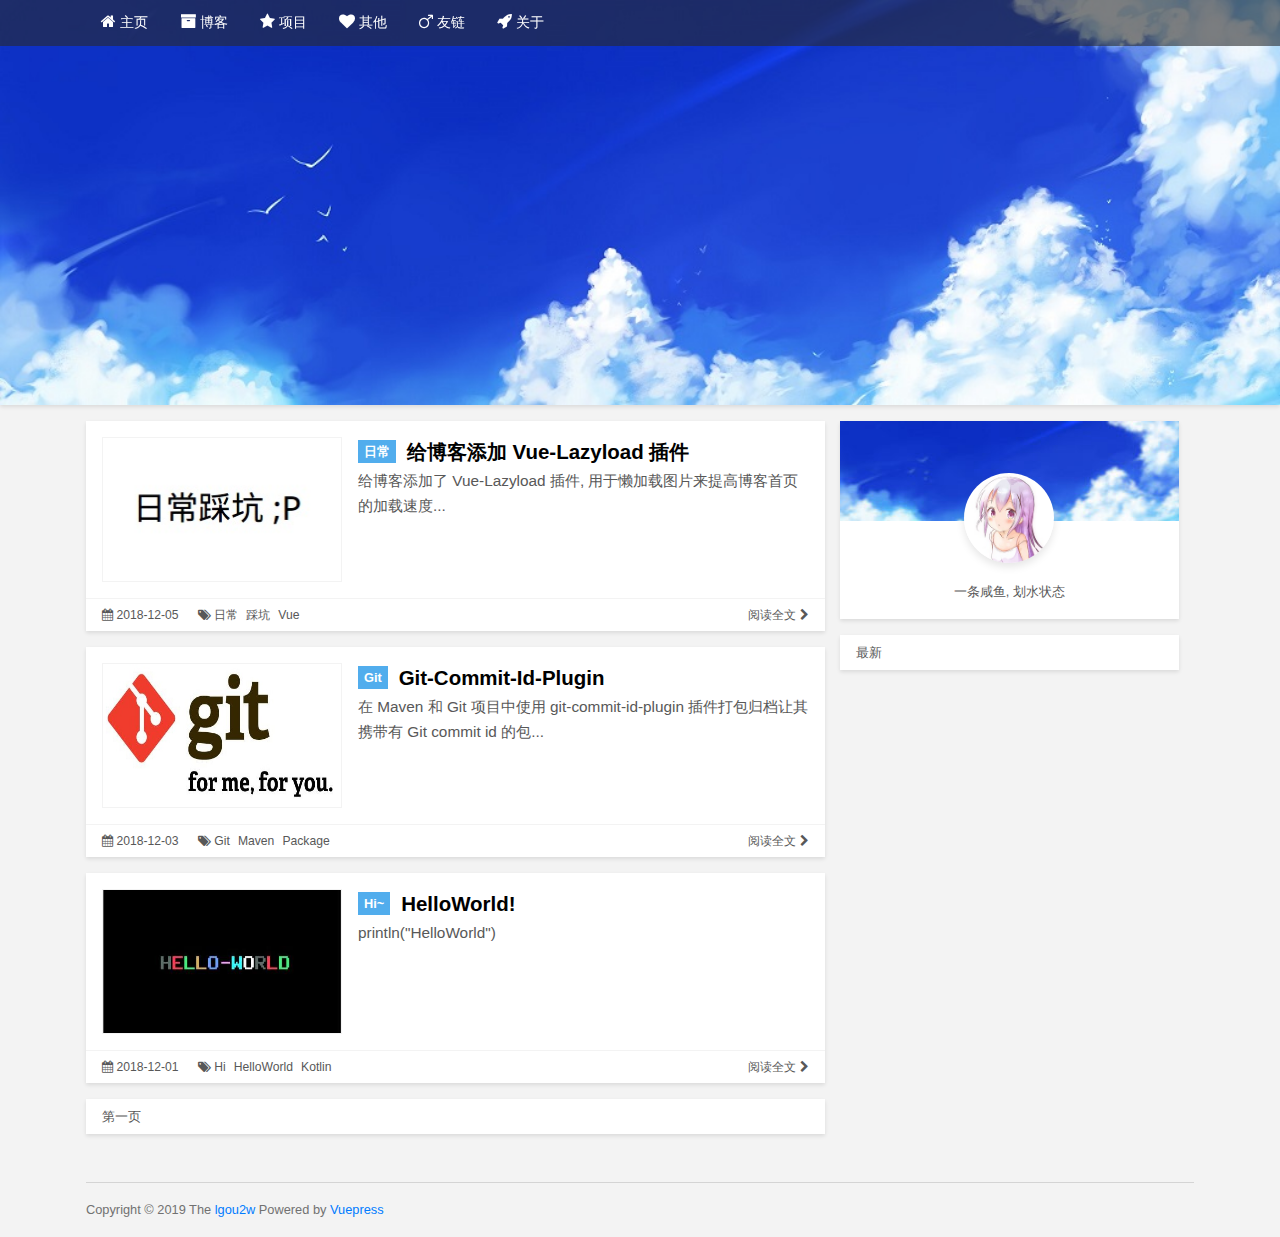
==== commit 8e0299b9: "Updates" ====
--- a/blog/index.html
+++ b/blog/index.html
@@ -11,32 +11,28 @@
   <meta name="generator" content="VuePress">
   <script src="/js/jquery.min.js"></script>
     
-    <link rel="preload" href="/assets/css/0.styles.e3a0ca44.css" as="style"><link rel="preload" href="/assets/js/app.2ea5942b.js" as="script"><link rel="preload" href="/assets/js/2.5f059b00.js" as="script"><link rel="prefetch" href="/assets/js/10.0b2a6249.js"><link rel="prefetch" href="/assets/js/11.3f0bee8d.js"><link rel="prefetch" href="/assets/js/12.6f077908.js"><link rel="prefetch" href="/assets/js/13.ae247c97.js"><link rel="prefetch" href="/assets/js/3.ff5873ac.js"><link rel="prefetch" href="/assets/js/4.4197bf61.js"><link rel="prefetch" href="/assets/js/5.b50d236e.js"><link rel="prefetch" href="/assets/js/6.41180b0c.js"><link rel="prefetch" href="/assets/js/7.802d1f03.js"><link rel="prefetch" href="/assets/js/8.4ff3df0f.js"><link rel="prefetch" href="/assets/js/9.d205a574.js">
-    <link rel="stylesheet" href="/assets/css/0.styles.e3a0ca44.css">
+    <link rel="preload" href="/assets/css/0.styles.c2c950bd.css" as="style"><link rel="preload" href="/assets/js/app.345d7ae0.js" as="script"><link rel="preload" href="/assets/js/2.5a8a8799.js" as="script"><link rel="prefetch" href="/assets/js/10.09399d3b.js"><link rel="prefetch" href="/assets/js/11.c1ebf3ad.js"><link rel="prefetch" href="/assets/js/12.46d69564.js"><link rel="prefetch" href="/assets/js/3.1f89dbbd.js"><link rel="prefetch" href="/assets/js/4.fe504ebc.js"><link rel="prefetch" href="/assets/js/5.773f0710.js"><link rel="prefetch" href="/assets/js/6.fc987f31.js"><link rel="prefetch" href="/assets/js/7.78dfbc44.js"><link rel="prefetch" href="/assets/js/8.5ac32293.js"><link rel="prefetch" href="/assets/js/9.57a3cafd.js">
+    <link rel="stylesheet" href="/assets/css/0.styles.c2c950bd.css">
   </head>
   <body>
-    <div id="app" data-server-rendered="true"><div class="theme-container no-sidebar"><header class="navbar"><div class="sidebar-button"><svg xmlns="http://www.w3.org/2000/svg" aria-hidden="true" role="img" viewBox="0 0 448 512" class="icon"><path fill="currentColor" d="M436 124H12c-6.627 0-12-5.373-12-12V80c0-6.627 5.373-12 12-12h424c6.627 0 12 5.373 12 12v32c0 6.627-5.373 12-12 12zm0 160H12c-6.627 0-12-5.373-12-12v-32c0-6.627 5.373-12 12-12h424c6.627 0 12 5.373 12 12v32c0 6.627-5.373 12-12 12zm0 160H12c-6.627 0-12-5.373-12-12v-32c0-6.627 5.373-12 12-12h424c6.627 0 12 5.373 12 12v32c0 6.627-5.373 12-12 12z"></path></svg></div> <a href="/" class="home-link router-link-active"><!----> <span class="site-name">lgou2w</span></a> <div class="links" style="max-width:nullpx;"><div class="search-box"><input aria-label="Search" autocomplete="off" spellcheck="false" value=""> <!----></div> <nav class="nav-links can-hide"><div class="nav-item"><a href="/" class="nav-link">主页</a></div><div class="nav-item"><a href="/blog/" class="nav-link router-link-exact-active router-link-active">博客</a></div><div class="nav-item"><a href="/project/" class="nav-link">项目</a></div><div class="nav-item"><a href="https://github.com/lgou2w/lgou2w.github.io" target="_blank" rel="noopener noreferrer" class="nav-link external">
-  GitHub
-  <svg xmlns="http://www.w3.org/2000/svg" aria-hidden="true" x="0px" y="0px" viewBox="0 0 100 100" width="15" height="15" class="icon outbound"><path fill="currentColor" d="M18.8,85.1h56l0,0c2.2,0,4-1.8,4-4v-32h-8v28h-48v-48h28v-8h-32l0,0c-2.2,0-4,1.8-4,4v56C14.8,83.3,16.6,85.1,18.8,85.1z"></path> <polygon fill="currentColor" points="45.7,48.7 51.3,54.3 77.2,28.5 77.2,37.2 85.2,37.2 85.2,14.9 62.8,14.9 62.8,22.9 71.5,22.9"></polygon></svg></a></div> <!----></nav></div></header> <div class="sidebar-mask"></div> <div class="sidebar"><nav class="nav-links"><div class="nav-item"><a href="/" class="nav-link">主页</a></div><div class="nav-item"><a href="/blog/" class="nav-link router-link-exact-active router-link-active">博客</a></div><div class="nav-item"><a href="/project/" class="nav-link">项目</a></div><div class="nav-item"><a href="https://github.com/lgou2w/lgou2w.github.io" target="_blank" rel="noopener noreferrer" class="nav-link external">
-  GitHub
-  <svg xmlns="http://www.w3.org/2000/svg" aria-hidden="true" x="0px" y="0px" viewBox="0 0 100 100" width="15" height="15" class="icon outbound"><path fill="currentColor" d="M18.8,85.1h56l0,0c2.2,0,4-1.8,4-4v-32h-8v28h-48v-48h28v-8h-32l0,0c-2.2,0-4,1.8-4,4v56C14.8,83.3,16.6,85.1,18.8,85.1z"></path> <polygon fill="currentColor" points="45.7,48.7 51.3,54.3 77.2,28.5 77.2,37.2 85.2,37.2 85.2,14.9 62.8,14.9 62.8,22.9 71.5,22.9"></polygon></svg></a></div> <!----></nav>  <ul class="sidebar-links"><li><div class="sidebar-group first"><p class="sidebar-heading open"><span>月酱の博客</span> <!----></p> <ul class="sidebar-group-items"></ul></div></li></ul> </div> <div class="custom-layout"><div class="container blog-wrapper" data-v-630531ea><div class="row blog-main" data-v-630531ea><div class="col-md-8 blog-posts" data-v-630531ea><div class="blog-post" data-v-630531ea><div class="container post-wrapper" data-v-7503c163 data-v-630531ea><div class="row post-main" data-v-7503c163><div class="col-md-auto post-thumbnail" data-v-7503c163><a href="/blog/posts/2018-12/rc-vue-lazyload.html" data-v-7503c163><img alt="给博客添加 Vue-Lazyload 插件" data-v-7503c163></a></div> <div class="col-md post-inner" data-v-7503c163><header class="post-inner-header" data-v-7503c163><span class="post-inner-header-label" data-v-7503c163>日常</span> <a href="/blog/posts/2018-12/rc-vue-lazyload.html" class="post-inner-header-title" data-v-7503c163>给博客添加 Vue-Lazyload 插件</a></header> <div class="post-inner-content" data-v-7503c163><p data-v-7503c163> 给博客添加了 Vue-Lazyload 插件,  用于懒加载图片来提高博客首页的加载速度... </p></div></div></div> <div class="row post-meta" data-v-7503c163><span class="col-auto mr-auto post-meta-item" data-v-7503c163><a data-v-7503c163><i class="fa fa-calendar" data-v-7503c163></i>
+    <div id="app" data-server-rendered="true"><div class="layout"><div class="layout-custom"><div class="blog-wrapper" data-v-bdac487e><div class="container-fluid blog-cover" data-v-bdac487e><img alt="Background" data-v-bdac487e></div> <div class="container blog" data-v-bdac487e><div class="row blog-nav" data-v-bdac487e><div class="blog-nav-wrapper" data-v-bdac487e><div class="container" data-v-bdac487e><ul data-v-bdac487e><li data-v-bdac487e><a href="/" class="router-link-active" data-v-bdac487e><i class="fa fa-home d-none d-md-inline-block" data-v-bdac487e></i> 主页</a></li> <li data-v-bdac487e><a href="/blog/" class="router-link-exact-active router-link-active" data-v-bdac487e><i class="fa fa-archive d-none d-md-inline-block" data-v-bdac487e></i> 博客</a></li> <li data-v-bdac487e><a href="#" data-v-bdac487e><i class="fa fa-star d-none d-md-inline-block" data-v-bdac487e></i> 项目</a></li> <li data-v-bdac487e><a href="#" data-v-bdac487e><i class="fa fa-heart d-none d-md-inline-block" data-v-bdac487e></i> 其他</a></li> <li data-v-bdac487e><a href="#" data-v-bdac487e><i class="fa fa-mars d-none d-md-inline-block" data-v-bdac487e></i> 友链</a></li> <li data-v-bdac487e><a href="#" data-v-bdac487e><i class="fa fa-rocket d-none d-md-inline-block" data-v-bdac487e></i> 关于</a></li></ul></div></div></div> <div class="row blog-main" data-v-bdac487e><div class="col-md-8 blog-posts" data-v-bdac487e><div class="blog-post" data-v-bdac487e><div class="container post-wrapper" data-v-7dcb7fde data-v-bdac487e><div class="row post-main" data-v-7dcb7fde><div class="col-md-auto post-thumbnail" data-v-7dcb7fde><a href="/blog/posts/2018-12/rc-vue-lazyload.html" class="post-thumbnail-target" data-v-7dcb7fde><img alt="给博客添加 Vue-Lazyload 插件" data-v-7dcb7fde></a></div> <div class="col-md post-inner" data-v-7dcb7fde><header class="post-inner-header" data-v-7dcb7fde><span class="post-inner-header-label" data-v-7dcb7fde>日常</span> <a href="/blog/posts/2018-12/rc-vue-lazyload.html" class="post-inner-header-title" data-v-7dcb7fde>给博客添加 Vue-Lazyload 插件</a></header> <div class="post-inner-content" data-v-7dcb7fde><p data-v-7dcb7fde> 给博客添加了 Vue-Lazyload 插件,  用于懒加载图片来提高博客首页的加载速度... </p></div></div></div> <div class="row post-meta" data-v-7dcb7fde><span class="col-auto mr-auto post-meta-item" data-v-7dcb7fde><a data-v-7dcb7fde><i class="fa fa-calendar" data-v-7dcb7fde></i>
                 2018-12-05
-            </a> <span class="d-none d-md-inline-block" style="padding-left: 1rem;" data-v-7503c163><i class="fa fa-tags" data-v-7503c163></i> <a class="post-meta-tag" data-v-7503c163>日常</a><a class="post-meta-tag" data-v-7503c163>踩坑</a><a class="post-meta-tag" data-v-7503c163>Vue</a></span></span> <span class="col-auto post-meta-target" data-v-7503c163><a href="/blog/posts/2018-12/rc-vue-lazyload.html" data-v-7503c163>
+            </a> <span class="d-none d-md-inline-block" style="padding-left: 1rem;" data-v-7dcb7fde><i class="fa fa-tags" data-v-7dcb7fde></i> <a class="post-meta-tag" data-v-7dcb7fde>日常</a><a class="post-meta-tag" data-v-7dcb7fde>踩坑</a><a class="post-meta-tag" data-v-7dcb7fde>Vue</a></span></span> <span class="col-auto post-meta-target" data-v-7dcb7fde><a href="/blog/posts/2018-12/rc-vue-lazyload.html" data-v-7dcb7fde>
                 阅读全文
-                <i class="fa fa-chevron-right" data-v-7503c163></i></a></span></div></div></div><div class="blog-post" data-v-630531ea><div class="container post-wrapper" data-v-7503c163 data-v-630531ea><div class="row post-main" data-v-7503c163><div class="col-md-auto post-thumbnail" data-v-7503c163><a href="/blog/posts/2018-12/git-commit-id-plugin.html" data-v-7503c163><img alt="Git-Commit-Id-Plugin" data-v-7503c163></a></div> <div class="col-md post-inner" data-v-7503c163><header class="post-inner-header" data-v-7503c163><span class="post-inner-header-label" data-v-7503c163>Git</span> <a href="/blog/posts/2018-12/git-commit-id-plugin.html" class="post-inner-header-title" data-v-7503c163>Git-Commit-Id-Plugin</a></header> <div class="post-inner-content" data-v-7503c163><p data-v-7503c163> 在 Maven 和 Git 项目中使用 git-commit-id-plugin  插件打包归档让其携带有 Git commit id 的包... </p></div></div></div> <div class="row post-meta" data-v-7503c163><span class="col-auto mr-auto post-meta-item" data-v-7503c163><a data-v-7503c163><i class="fa fa-calendar" data-v-7503c163></i>
+                <i class="fa fa-chevron-right" data-v-7dcb7fde></i></a></span></div></div></div><div class="blog-post" data-v-bdac487e><div class="container post-wrapper" data-v-7dcb7fde data-v-bdac487e><div class="row post-main" data-v-7dcb7fde><div class="col-md-auto post-thumbnail" data-v-7dcb7fde><a href="/blog/posts/2018-12/git-commit-id-plugin.html" class="post-thumbnail-target" data-v-7dcb7fde><img alt="Git-Commit-Id-Plugin" data-v-7dcb7fde></a></div> <div class="col-md post-inner" data-v-7dcb7fde><header class="post-inner-header" data-v-7dcb7fde><span class="post-inner-header-label" data-v-7dcb7fde>Git</span> <a href="/blog/posts/2018-12/git-commit-id-plugin.html" class="post-inner-header-title" data-v-7dcb7fde>Git-Commit-Id-Plugin</a></header> <div class="post-inner-content" data-v-7dcb7fde><p data-v-7dcb7fde> 在 Maven 和 Git 项目中使用 git-commit-id-plugin  插件打包归档让其携带有 Git commit id 的包... </p></div></div></div> <div class="row post-meta" data-v-7dcb7fde><span class="col-auto mr-auto post-meta-item" data-v-7dcb7fde><a data-v-7dcb7fde><i class="fa fa-calendar" data-v-7dcb7fde></i>
                 2018-12-03
-            </a> <span class="d-none d-md-inline-block" style="padding-left: 1rem;" data-v-7503c163><i class="fa fa-tags" data-v-7503c163></i> <a class="post-meta-tag" data-v-7503c163>Git</a><a class="post-meta-tag" data-v-7503c163>Maven</a><a class="post-meta-tag" data-v-7503c163>Package</a></span></span> <span class="col-auto post-meta-target" data-v-7503c163><a href="/blog/posts/2018-12/git-commit-id-plugin.html" data-v-7503c163>
+            </a> <span class="d-none d-md-inline-block" style="padding-left: 1rem;" data-v-7dcb7fde><i class="fa fa-tags" data-v-7dcb7fde></i> <a class="post-meta-tag" data-v-7dcb7fde>Git</a><a class="post-meta-tag" data-v-7dcb7fde>Maven</a><a class="post-meta-tag" data-v-7dcb7fde>Package</a></span></span> <span class="col-auto post-meta-target" data-v-7dcb7fde><a href="/blog/posts/2018-12/git-commit-id-plugin.html" data-v-7dcb7fde>
                 阅读全文
-                <i class="fa fa-chevron-right" data-v-7503c163></i></a></span></div></div></div><div class="blog-post" data-v-630531ea><div class="container post-wrapper" data-v-7503c163 data-v-630531ea><div class="row post-main" data-v-7503c163><div class="col-md-auto post-thumbnail" data-v-7503c163><a href="/blog/posts/2018-12/helloworld.html" data-v-7503c163><img alt="HelloWorld!" data-v-7503c163></a></div> <div class="col-md post-inner" data-v-7503c163><header class="post-inner-header" data-v-7503c163><span class="post-inner-header-label" data-v-7503c163>Hi~</span> <a href="/blog/posts/2018-12/helloworld.html" class="post-inner-header-title" data-v-7503c163>HelloWorld!</a></header> <div class="post-inner-content" data-v-7503c163><p data-v-7503c163>println(&quot;HelloWorld&quot;)</p></div></div></div> <div class="row post-meta" data-v-7503c163><span class="col-auto mr-auto post-meta-item" data-v-7503c163><a data-v-7503c163><i class="fa fa-calendar" data-v-7503c163></i>
+                <i class="fa fa-chevron-right" data-v-7dcb7fde></i></a></span></div></div></div><div class="blog-post" data-v-bdac487e><div class="container post-wrapper" data-v-7dcb7fde data-v-bdac487e><div class="row post-main" data-v-7dcb7fde><div class="col-md-auto post-thumbnail" data-v-7dcb7fde><a href="/blog/posts/2018-12/helloworld.html" class="post-thumbnail-target" data-v-7dcb7fde><img alt="HelloWorld!" data-v-7dcb7fde></a></div> <div class="col-md post-inner" data-v-7dcb7fde><header class="post-inner-header" data-v-7dcb7fde><span class="post-inner-header-label" data-v-7dcb7fde>Hi~</span> <a href="/blog/posts/2018-12/helloworld.html" class="post-inner-header-title" data-v-7dcb7fde>HelloWorld!</a></header> <div class="post-inner-content" data-v-7dcb7fde><p data-v-7dcb7fde>println(&quot;HelloWorld&quot;)</p></div></div></div> <div class="row post-meta" data-v-7dcb7fde><span class="col-auto mr-auto post-meta-item" data-v-7dcb7fde><a data-v-7dcb7fde><i class="fa fa-calendar" data-v-7dcb7fde></i>
                 2018-12-01
-            </a> <span class="d-none d-md-inline-block" style="padding-left: 1rem;" data-v-7503c163><i class="fa fa-tags" data-v-7503c163></i> <a class="post-meta-tag" data-v-7503c163>Hi</a><a class="post-meta-tag" data-v-7503c163>HelloWorld</a><a class="post-meta-tag" data-v-7503c163>Kotlin</a></span></span> <span class="col-auto post-meta-target" data-v-7503c163><a href="/blog/posts/2018-12/helloworld.html" data-v-7503c163>
+            </a> <span class="d-none d-md-inline-block" style="padding-left: 1rem;" data-v-7dcb7fde><i class="fa fa-tags" data-v-7dcb7fde></i> <a class="post-meta-tag" data-v-7dcb7fde>Hi</a><a class="post-meta-tag" data-v-7dcb7fde>HelloWorld</a><a class="post-meta-tag" data-v-7dcb7fde>Kotlin</a></span></span> <span class="col-auto post-meta-target" data-v-7dcb7fde><a href="/blog/posts/2018-12/helloworld.html" data-v-7dcb7fde>
                 阅读全文
-                <i class="fa fa-chevron-right" data-v-7503c163></i></a></span></div></div></div></div> <div class="col-md d-none d-md-block blog-sidebar" data-v-630531ea><div class="blog-about" data-v-630531ea><div class="blog-about-photo" data-v-630531ea><img alt="About" data-v-630531ea></div> <div class="blog-about-avatar" data-v-630531ea><a href="/" data-v-630531ea><img alt="Avatar" data-v-630531ea></a></div> <div class="blog-about-info" data-v-630531ea><span data-v-630531ea>一条咸鱼, 划水状态</span></div></div> <div class="blog-latest" data-v-630531ea><div class="blog-latest-post" data-v-630531ea>
-                    最新
-                </div></div></div></div> <div class="row blog-pages" data-v-630531ea><div class="col-md-8 blog-page" data-v-630531ea>
-            第一页
-        </div></div> <div class="row blog-footer" data-v-630531ea><p data-v-630531ea>Copyright © 2019 The <a href="/" data-v-630531ea>lgou2w</a>
-            Powered by <a href="https://vuepress.vuejs.org/" target="_blank" data-v-630531ea>Vuepress</a></p></div> <div class="blog-back-top" style="display: none;" data-v-630531ea><span class="fa fa-chevron-up" data-v-630531ea></span></div></div></div> <!----></div></div>
-    <script src="/assets/js/2.5f059b00.js" defer></script><script src="/assets/js/app.2ea5942b.js" defer></script>
+                <i class="fa fa-chevron-right" data-v-7dcb7fde></i></a></span></div></div></div></div> <div class="col-md d-none d-md-block blog-sidebar" data-v-bdac487e><div class="blog-about" data-v-bdac487e><div class="blog-about-photo" data-v-bdac487e><img alt="About" data-v-bdac487e></div> <div class="blog-about-avatar" data-v-bdac487e><a href="/" class="router-link-active" data-v-bdac487e><img alt="Avatar" data-v-bdac487e></a></div> <div class="blog-about-info" data-v-bdac487e><span data-v-bdac487e>一条咸鱼, 划水状态</span></div></div> <div class="blog-latest" data-v-bdac487e><div class="blog-latest-post" data-v-bdac487e>
+                        最新
+                    </div></div></div></div> <div class="row blog-pages" data-v-bdac487e><div class="col-md-8 blog-page" data-v-bdac487e>
+                第一页
+            </div></div> <div class="row blog-footer" data-v-bdac487e><p data-v-bdac487e>Copyright © 2019 The <a href="/" class="router-link-active" data-v-bdac487e>lgou2w</a>
+                Powered by <a href="https://vuepress.vuejs.org/" target="_blank" data-v-bdac487e>Vuepress</a></p></div> <div class="blog-back-top" style="display: none;" data-v-bdac487e><span class="fa fa-chevron-up" data-v-bdac487e></span></div></div></div></div></div></div>
+    <script src="/assets/js/2.5a8a8799.js" defer></script><script src="/assets/js/app.345d7ae0.js" defer></script>
   </body>
 </html>
--- a/assets/css/0.styles.c2c950bd.css
+++ b/assets/css/0.styles.c2c950bd.css
@@ -0,0 +1,18 @@
+body,html{padding:0;margin:0}html{font-family:-apple-system,BlinkMacSystemFont,Segoe UI,Roboto,Oxygen,Ubuntu,Cantarell,Fira Sans,Droid Sans,Helvetica Neue,sans-serif;-webkit-font-smoothing:antialiased;-moz-osx-font-smoothing:grayscale;font-size:16px;color:#2c3e50}.content code{color:#476582;padding:.25rem .5rem;margin:0;font-size:.85em;background-color:rgba(27,31,35,.05);border-radius:3px}.content pre,.content pre[class*=language-]{line-height:1.4;padding:1.25rem 1.5rem;margin:.85rem 0;background-color:#3f4143;border-radius:6px;overflow:auto}.content pre[class*=language-] code,.content pre code{color:#fff;padding:0;background-color:transparent;border-radius:0}div[class*=language-]{position:relative;background-color:#3f4143;border-radius:6px}div[class*=language-] .highlight-lines{-webkit-user-select:none;-moz-user-select:none;-ms-user-select:none;user-select:none;padding-top:1.3rem;position:absolute;top:0;left:0;width:100%;line-height:1.4}div[class*=language-] .highlight-lines .highlighted{background-color:rgba(0,0,0,.66)}div[class*=language-] pre,div[class*=language-] pre[class*=language-]{background:transparent;position:relative;z-index:1}div[class*=language-]:before{position:absolute;z-index:3;top:.4em;right:1em;font-size:.75rem;color:hsla(0,0%,100%,.4)}div[class*=language-]:not(.line-numbers-mode) .line-numbers-wrapper{display:none}div[class*=language-].line-numbers-mode .highlight-lines .highlighted{position:relative}div[class*=language-].line-numbers-mode .highlight-lines .highlighted:before{content:" ";position:absolute;z-index:3;left:0;top:0;display:block;width:2.6rem;height:100%;background-color:rgba(0,0,0,.66)}div[class*=language-].line-numbers-mode pre{padding-left:3.6rem;vertical-align:middle}div[class*=language-].line-numbers-mode .line-numbers-wrapper{position:absolute;top:0;width:2.6rem;text-align:center;color:hsla(0,0%,100%,.3);padding:1.25rem 0;line-height:1.22}div[class*=language-].line-numbers-mode .line-numbers-wrapper .line-number,div[class*=language-].line-numbers-mode .line-numbers-wrapper br{-webkit-user-select:none;-moz-user-select:none;-ms-user-select:none;user-select:none}div[class*=language-].line-numbers-mode .line-numbers-wrapper .line-number{position:relative;z-index:4;font-size:.85em}div[class*=language-].line-numbers-mode:after{content:"";position:absolute;z-index:2;top:0;left:0;width:2.6rem;height:100%;border-radius:6px 0 0 6px;border-right:1px solid rgba(0,0,0,.66)}@media (max-width:419px){h1{font-size:1.9rem}.content div[class*=language-]{margin:.85rem -.98rem;border-radius:0}}p a code{font-weight:400;color:#3eaf7c}kbd{background:#eee;border:.15rem solid #ddd;border-bottom:.25rem solid #ddd;border-radius:.15rem;padding:0 .15em}blockquote{font-size:1.2rem;color:#999;border-left:.25rem solid #dfe2e5;margin-left:0;padding-left:1rem}ol,ul{padding-left:1.2em}strong{font-weight:600}h1,h2,h3,h4,h5,h6{font-weight:600;line-height:1.25}.content>h1,.content>h2,.content>h3,.content>h4,.content>h5,.content>h6{margin:1rem 0}h1:hover .header-anchor,h2:hover .header-anchor,h3:hover .header-anchor,h4:hover .header-anchor,h5:hover .header-anchor,h6:hover .header-anchor{opacity:1}h1{font-size:2.2rem}h2{font-size:1.65rem;padding-bottom:.3rem;border-bottom:1px solid #eaecef}h3{font-size:1.35rem}a.header-anchor{font-size:.85em;float:left;margin-left:-.87em;padding-right:.23em;margin-top:.125em;opacity:0}a.header-anchor:hover{text-decoration:none}.line-number,code,kbd{font-family:source-code-pro,Menlo,Monaco,Consolas,Courier New,monospace}ol,p,ul{line-height:1.7}hr{border-top:1px solid #eaecef}table{margin:1rem 0;display:block;overflow-x:auto}tr{border-top:1px solid #dfe2e5}tr:nth-child(2n){background-color:#f6f8fa}td,th{border:1px solid #dfe2e5;padding:.6em 1em}.gt-container .gt-svg svg{vertical-align:baseline!important}div[class~=language-js]:before{content:"js"}div[class~=language-ts]:before{content:"ts"}div[class~=language-html]:before{content:"html"}div[class~=language-md]:before{content:"md"}div[class~=language-vue]:before{content:"vue"}div[class~=language-css]:before{content:"css"}div[class~=language-sass]:before{content:"sass"}div[class~=language-scss]:before{content:"scss"}div[class~=language-less]:before{content:"less"}div[class~=language-stylus]:before{content:"stylus"}div[class~=language-go]:before{content:"go"}div[class~=language-java]:before{content:"java"}div[class~=language-kotlin]:before{content:"kotlin"}div[class~=language-c]:before{content:"c"}div[class~=language-sh]:before{content:"sh"}div[class~=language-yaml]:before{content:"yaml"}div[class~=language-py]:before{content:"py"}div[class~=language-xml]:before{content:"xml"}div[class~=language-javascript]:before{content:"js"}div[class~=language-typescript]:before{content:"ts"}div[class~=language-markup]:before{content:"html"}div[class~=language-markdown]:before{content:"md"}div[class~=language-json]:before{content:"json"}div[class~=language-ruby]:before{content:"rb"}div[class~=language-python]:before{content:"py"}div[class~=language-bash]:before{content:"sh"}
+
+/*!
+ * Bootstrap v4.1.3 (https://getbootstrap.com/)
+ * Copyright 2011-2018 The Bootstrap Authors
+ * Copyright 2011-2018 Twitter, Inc.
+ * Licensed under MIT (https://github.com/twbs/bootstrap/blob/master/LICENSE)
+ */:root{--blue:#007bff;--indigo:#6610f2;--purple:#6f42c1;--pink:#e83e8c;--red:#dc3545;--orange:#fd7e14;--yellow:#ffc107;--green:#28a745;--teal:#20c997;--cyan:#17a2b8;--white:#fff;--gray:#6c757d;--gray-dark:#343a40;--primary:#007bff;--secondary:#6c757d;--success:#28a745;--info:#17a2b8;--warning:#ffc107;--danger:#dc3545;--light:#f8f9fa;--dark:#343a40;--breakpoint-xs:0;--breakpoint-sm:576px;--breakpoint-md:768px;--breakpoint-lg:992px;--breakpoint-xl:1200px;--font-family-sans-serif:-apple-system,BlinkMacSystemFont,"Segoe UI",Roboto,"Helvetica Neue",Arial,sans-serif,"Apple Color Emoji","Segoe UI Emoji","Segoe UI Symbol","Noto Color Emoji";--font-family-monospace:SFMono-Regular,Menlo,Monaco,Consolas,"Liberation Mono","Courier New",monospace}*,:after,:before{box-sizing:border-box}html{font-family:sans-serif;line-height:1.15;-webkit-text-size-adjust:100%;-ms-text-size-adjust:100%;-webkit-tap-highlight-color:transparent}article,aside,figcaption,figure,footer,header,hgroup,main,nav,section{display:block}body{margin:0;font-family:-apple-system,BlinkMacSystemFont,Segoe UI,Roboto,Helvetica Neue,Arial,sans-serif;font-size:1rem;font-weight:400;line-height:1.5;color:#212529;text-align:left;background-color:#fff}[tabindex="-1"]:focus{outline:0!important}hr{box-sizing:content-box;height:0;overflow:visible}h1,h2,h3,h4,h5,h6{margin-top:0;margin-bottom:.5rem}p{margin-top:0;margin-bottom:1rem}abbr[data-original-title],abbr[title]{text-decoration:underline;-webkit-text-decoration:underline dotted;text-decoration:underline dotted;cursor:help;border-bottom:0}address{font-style:normal;line-height:inherit}address,dl,ol,ul{margin-bottom:1rem}dl,ol,ul{margin-top:0}ol ol,ol ul,ul ol,ul ul{margin-bottom:0}dt{font-weight:700}dd{margin-bottom:.5rem;margin-left:0}blockquote{margin:0 0 1rem}dfn{font-style:italic}b,strong{font-weight:bolder}small{font-size:80%}sub,sup{position:relative;font-size:75%;line-height:0;vertical-align:baseline}sub{bottom:-.25em}sup{top:-.5em}a{color:#007bff;text-decoration:none;background-color:transparent;-webkit-text-decoration-skip:objects}a:hover{color:#0056b3;text-decoration:underline}a:not([href]):not([tabindex]),a:not([href]):not([tabindex]):focus,a:not([href]):not([tabindex]):hover{color:inherit;text-decoration:none}a:not([href]):not([tabindex]):focus{outline:0}code,kbd,pre,samp{font-family:SFMono-Regular,Menlo,Monaco,Consolas,Liberation Mono,Courier New,monospace;font-size:1em}pre{margin-top:0;margin-bottom:1rem;overflow:auto;-ms-overflow-style:scrollbar}figure{margin:0 0 1rem}img{border-style:none}img,svg{vertical-align:middle}svg{overflow:hidden}table{border-collapse:collapse}caption{padding-top:.75rem;padding-bottom:.75rem;color:#6c757d;text-align:left;caption-side:bottom}th{text-align:inherit}label{display:inline-block;margin-bottom:.5rem}button{border-radius:0}button:focus{outline:1px dotted;outline:5px auto -webkit-focus-ring-color}button,input,optgroup,select,textarea{margin:0;font-family:inherit;font-size:inherit;line-height:inherit}button,input{overflow:visible}button,select{text-transform:none}[type=reset],[type=submit],button,html [type=button]{-webkit-appearance:button}[type=button]::-moz-focus-inner,[type=reset]::-moz-focus-inner,[type=submit]::-moz-focus-inner,button::-moz-focus-inner{padding:0;border-style:none}input[type=checkbox],input[type=radio]{box-sizing:border-box;padding:0}input[type=date],input[type=datetime-local],input[type=month],input[type=time]{-webkit-appearance:listbox}textarea{overflow:auto;resize:vertical}fieldset{min-width:0;padding:0;margin:0;border:0}legend{display:block;width:100%;max-width:100%;padding:0;margin-bottom:.5rem;font-size:1.5rem;line-height:inherit;color:inherit;white-space:normal}progress{vertical-align:baseline}[type=number]::-webkit-inner-spin-button,[type=number]::-webkit-outer-spin-button{height:auto}[type=search]{outline-offset:-2px;-webkit-appearance:none}[type=search]::-webkit-search-cancel-button,[type=search]::-webkit-search-decoration{-webkit-appearance:none}::-webkit-file-upload-button{font:inherit;-webkit-appearance:button}output{display:inline-block}summary{display:list-item;cursor:pointer}template{display:none}[hidden]{display:none!important}.h1,.h2,.h3,.h4,.h5,.h6,h1,h2,h3,h4,h5,h6{margin-bottom:.5rem;font-family:inherit;font-weight:500;line-height:1.2;color:inherit}.h1,h1{font-size:2.5rem}.h2,h2{font-size:2rem}.h3,h3{font-size:1.75rem}.h4,h4{font-size:1.5rem}.h5,h5{font-size:1.25rem}.h6,h6{font-size:1rem}.lead{font-size:1.25rem;font-weight:300}.display-1{font-size:6rem}.display-1,.display-2{font-weight:300;line-height:1.2}.display-2{font-size:5.5rem}.display-3{font-size:4.5rem}.display-3,.display-4{font-weight:300;line-height:1.2}.display-4{font-size:3.5rem}hr{margin-top:1rem;margin-bottom:1rem;border:0;border-top:1px solid rgba(0,0,0,.1)}.small,small{font-size:80%;font-weight:400}.mark,mark{padding:.2em;background-color:#fcf8e3}.list-inline,.list-unstyled{padding-left:0;list-style:none}.list-inline-item{display:inline-block}.list-inline-item:not(:last-child){margin-right:.5rem}.initialism{font-size:90%;text-transform:uppercase}.blockquote{margin-bottom:1rem;font-size:1.25rem}.blockquote-footer{display:block;font-size:80%;color:#6c757d}.blockquote-footer:before{content:"\2014   \A0"}.img-fluid,.img-thumbnail{max-width:100%;height:auto}.img-thumbnail{padding:.25rem;background-color:#fff;border:1px solid #dee2e6;border-radius:.25rem}.figure{display:inline-block}.figure-img{margin-bottom:.5rem;line-height:1}.figure-caption{font-size:90%;color:#6c757d}code{font-size:87.5%;color:#e83e8c;word-break:break-word}a>code{color:inherit}kbd{padding:.2rem .4rem;font-size:87.5%;color:#fff;background-color:#212529;border-radius:.2rem}kbd kbd{padding:0;font-size:100%;font-weight:700}pre{display:block;font-size:87.5%;color:#212529}pre code{font-size:inherit;color:inherit;word-break:normal}.pre-scrollable{max-height:340px;overflow-y:scroll}.table{width:100%;margin-bottom:1rem;background-color:transparent}.table td,.table th{padding:.75rem;vertical-align:top;border-top:1px solid #dee2e6}.table thead th{vertical-align:bottom;border-bottom:2px solid #dee2e6}.table tbody+tbody{border-top:2px solid #dee2e6}.table .table{background-color:#fff}.table-sm td,.table-sm th{padding:.3rem}.table-bordered,.table-bordered td,.table-bordered th{border:1px solid #dee2e6}.table-bordered thead td,.table-bordered thead th{border-bottom-width:2px}.table-borderless tbody+tbody,.table-borderless td,.table-borderless th,.table-borderless thead th{border:0}.table-striped tbody tr:nth-of-type(odd){background-color:rgba(0,0,0,.05)}.table-hover tbody tr:hover{background-color:rgba(0,0,0,.075)}.table-primary,.table-primary>td,.table-primary>th{background-color:#b8daff}.table-hover .table-primary:hover,.table-hover .table-primary:hover>td,.table-hover .table-primary:hover>th{background-color:#9fcdff}.table-secondary,.table-secondary>td,.table-secondary>th{background-color:#d6d8db}.table-hover .table-secondary:hover,.table-hover .table-secondary:hover>td,.table-hover .table-secondary:hover>th{background-color:#c8cbcf}.table-success,.table-success>td,.table-success>th{background-color:#c3e6cb}.table-hover .table-success:hover,.table-hover .table-success:hover>td,.table-hover .table-success:hover>th{background-color:#b1dfbb}.table-info,.table-info>td,.table-info>th{background-color:#bee5eb}.table-hover .table-info:hover,.table-hover .table-info:hover>td,.table-hover .table-info:hover>th{background-color:#abdde5}.table-warning,.table-warning>td,.table-warning>th{background-color:#ffeeba}.table-hover .table-warning:hover,.table-hover .table-warning:hover>td,.table-hover .table-warning:hover>th{background-color:#ffe8a1}.table-danger,.table-danger>td,.table-danger>th{background-color:#f5c6cb}.table-hover .table-danger:hover,.table-hover .table-danger:hover>td,.table-hover .table-danger:hover>th{background-color:#f1b0b7}.table-light,.table-light>td,.table-light>th{background-color:#fdfdfe}.table-hover .table-light:hover,.table-hover .table-light:hover>td,.table-hover .table-light:hover>th{background-color:#ececf6}.table-dark,.table-dark>td,.table-dark>th{background-color:#c6c8ca}.table-hover .table-dark:hover,.table-hover .table-dark:hover>td,.table-hover .table-dark:hover>th{background-color:#b9bbbe}.table-active,.table-active>td,.table-active>th,.table-hover .table-active:hover,.table-hover .table-active:hover>td,.table-hover .table-active:hover>th{background-color:rgba(0,0,0,.075)}.table .thead-dark th{color:#fff;background-color:#212529;border-color:#32383e}.table .thead-light th{color:#495057;background-color:#e9ecef;border-color:#dee2e6}.table-dark{color:#fff;background-color:#212529}.table-dark td,.table-dark th,.table-dark thead th{border-color:#32383e}.table-dark.table-bordered{border:0}.table-dark.table-striped tbody tr:nth-of-type(odd){background-color:hsla(0,0%,100%,.05)}.table-dark.table-hover tbody tr:hover{background-color:hsla(0,0%,100%,.075)}@media (max-width:575.98px){.table-responsive-sm{display:block;width:100%;overflow-x:auto;-webkit-overflow-scrolling:touch;-ms-overflow-style:-ms-autohiding-scrollbar}.table-responsive-sm>.table-bordered{border:0}}@media (max-width:767.98px){.table-responsive-md{display:block;width:100%;overflow-x:auto;-webkit-overflow-scrolling:touch;-ms-overflow-style:-ms-autohiding-scrollbar}.table-responsive-md>.table-bordered{border:0}}@media (max-width:991.98px){.table-responsive-lg{display:block;width:100%;overflow-x:auto;-webkit-overflow-scrolling:touch;-ms-overflow-style:-ms-autohiding-scrollbar}.table-responsive-lg>.table-bordered{border:0}}@media (max-width:1199.98px){.table-responsive-xl{display:block;width:100%;overflow-x:auto;-webkit-overflow-scrolling:touch;-ms-overflow-style:-ms-autohiding-scrollbar}.table-responsive-xl>.table-bordered{border:0}}.table-responsive{display:block;width:100%;overflow-x:auto;-webkit-overflow-scrolling:touch;-ms-overflow-style:-ms-autohiding-scrollbar}.table-responsive>.table-bordered{border:0}.form-control{display:block;width:100%;height:calc(2.25rem + 2px);padding:.375rem .75rem;font-size:1rem;line-height:1.5;color:#495057;background-color:#fff;background-clip:padding-box;border:1px solid #ced4da;border-radius:.25rem;transition:border-color .15s ease-in-out,box-shadow .15s ease-in-out}@media screen and (prefers-reduced-motion:reduce){.form-control{transition:none}}.form-control::-ms-expand{background-color:transparent;border:0}.form-control:focus{color:#495057;background-color:#fff;border-color:#80bdff;outline:0;box-shadow:0 0 0 .2rem rgba(0,123,255,.25)}.form-control::-webkit-input-placeholder{color:#6c757d;opacity:1}.form-control:-ms-input-placeholder,.form-control::-ms-input-placeholder{color:#6c757d;opacity:1}.form-control::placeholder{color:#6c757d;opacity:1}.form-control:disabled,.form-control[readonly]{background-color:#e9ecef;opacity:1}select.form-control:focus::-ms-value{color:#495057;background-color:#fff}.form-control-file,.form-control-range{display:block;width:100%}.col-form-label{padding-top:calc(.375rem + 1px);padding-bottom:calc(.375rem + 1px);margin-bottom:0;font-size:inherit;line-height:1.5}.col-form-label-lg{padding-top:calc(.5rem + 1px);padding-bottom:calc(.5rem + 1px);font-size:1.25rem;line-height:1.5}.col-form-label-sm{padding-top:calc(.25rem + 1px);padding-bottom:calc(.25rem + 1px);font-size:.875rem;line-height:1.5}.form-control-plaintext{display:block;width:100%;padding-top:.375rem;padding-bottom:.375rem;margin-bottom:0;line-height:1.5;color:#212529;background-color:transparent;border:solid transparent;border-width:1px 0}.form-control-plaintext.form-control-lg,.form-control-plaintext.form-control-sm{padding-right:0;padding-left:0}.form-control-sm{height:calc(1.8125rem + 2px);padding:.25rem .5rem;font-size:.875rem;line-height:1.5;border-radius:.2rem}.form-control-lg{height:calc(2.875rem + 2px);padding:.5rem 1rem;font-size:1.25rem;line-height:1.5;border-radius:.3rem}select.form-control[multiple],select.form-control[size],textarea.form-control{height:auto}.form-group{margin-bottom:1rem}.form-text{display:block;margin-top:.25rem}.form-row{display:flex;flex-wrap:wrap;margin-right:-5px;margin-left:-5px}.form-row>.col,.form-row>[class*=col-]{padding-right:5px;padding-left:5px}.form-check{position:relative;display:block;padding-left:1.25rem}.form-check-input{position:absolute;margin-top:.3rem;margin-left:-1.25rem}.form-check-input:disabled~.form-check-label{color:#6c757d}.form-check-label{margin-bottom:0}.form-check-inline{display:inline-flex;align-items:center;padding-left:0;margin-right:.75rem}.form-check-inline .form-check-input{position:static;margin-top:0;margin-right:.3125rem;margin-left:0}.valid-feedback{display:none;width:100%;margin-top:.25rem;font-size:80%;color:#28a745}.valid-tooltip{position:absolute;top:100%;z-index:5;display:none;max-width:100%;padding:.25rem .5rem;margin-top:.1rem;font-size:.875rem;line-height:1.5;color:#fff;background-color:rgba(40,167,69,.9);border-radius:.25rem}.custom-select.is-valid,.form-control.is-valid,.was-validated .custom-select:valid,.was-validated .form-control:valid{border-color:#28a745}.custom-select.is-valid:focus,.form-control.is-valid:focus,.was-validated .custom-select:valid:focus,.was-validated .form-control:valid:focus{border-color:#28a745;box-shadow:0 0 0 .2rem rgba(40,167,69,.25)}.custom-select.is-valid~.valid-feedback,.custom-select.is-valid~.valid-tooltip,.form-control-file.is-valid~.valid-feedback,.form-control-file.is-valid~.valid-tooltip,.form-control.is-valid~.valid-feedback,.form-control.is-valid~.valid-tooltip,.was-validated .custom-select:valid~.valid-feedback,.was-validated .custom-select:valid~.valid-tooltip,.was-validated .form-control-file:valid~.valid-feedback,.was-validated .form-control-file:valid~.valid-tooltip,.was-validated .form-control:valid~.valid-feedback,.was-validated .form-control:valid~.valid-tooltip{display:block}.form-check-input.is-valid~.form-check-label,.was-validated .form-check-input:valid~.form-check-label{color:#28a745}.form-check-input.is-valid~.valid-feedback,.form-check-input.is-valid~.valid-tooltip,.was-validated .form-check-input:valid~.valid-feedback,.was-validated .form-check-input:valid~.valid-tooltip{display:block}.custom-control-input.is-valid~.custom-control-label,.was-validated .custom-control-input:valid~.custom-control-label{color:#28a745}.custom-control-input.is-valid~.custom-control-label:before,.was-validated .custom-control-input:valid~.custom-control-label:before{background-color:#71dd8a}.custom-control-input.is-valid~.valid-feedback,.custom-control-input.is-valid~.valid-tooltip,.was-validated .custom-control-input:valid~.valid-feedback,.was-validated .custom-control-input:valid~.valid-tooltip{display:block}.custom-control-input.is-valid:checked~.custom-control-label:before,.was-validated .custom-control-input:valid:checked~.custom-control-label:before{background-color:#34ce57}.custom-control-input.is-valid:focus~.custom-control-label:before,.was-validated .custom-control-input:valid:focus~.custom-control-label:before{box-shadow:0 0 0 1px #fff,0 0 0 .2rem rgba(40,167,69,.25)}.custom-file-input.is-valid~.custom-file-label,.was-validated .custom-file-input:valid~.custom-file-label{border-color:#28a745}.custom-file-input.is-valid~.custom-file-label:after,.was-validated .custom-file-input:valid~.custom-file-label:after{border-color:inherit}.custom-file-input.is-valid~.valid-feedback,.custom-file-input.is-valid~.valid-tooltip,.was-validated .custom-file-input:valid~.valid-feedback,.was-validated .custom-file-input:valid~.valid-tooltip{display:block}.custom-file-input.is-valid:focus~.custom-file-label,.was-validated .custom-file-input:valid:focus~.custom-file-label{box-shadow:0 0 0 .2rem rgba(40,167,69,.25)}.invalid-feedback{display:none;width:100%;margin-top:.25rem;font-size:80%;color:#dc3545}.invalid-tooltip{position:absolute;top:100%;z-index:5;display:none;max-width:100%;padding:.25rem .5rem;margin-top:.1rem;font-size:.875rem;line-height:1.5;color:#fff;background-color:rgba(220,53,69,.9);border-radius:.25rem}.custom-select.is-invalid,.form-control.is-invalid,.was-validated .custom-select:invalid,.was-validated .form-control:invalid{border-color:#dc3545}.custom-select.is-invalid:focus,.form-control.is-invalid:focus,.was-validated .custom-select:invalid:focus,.was-validated .form-control:invalid:focus{border-color:#dc3545;box-shadow:0 0 0 .2rem rgba(220,53,69,.25)}.custom-select.is-invalid~.invalid-feedback,.custom-select.is-invalid~.invalid-tooltip,.form-control-file.is-invalid~.invalid-feedback,.form-control-file.is-invalid~.invalid-tooltip,.form-control.is-invalid~.invalid-feedback,.form-control.is-invalid~.invalid-tooltip,.was-validated .custom-select:invalid~.invalid-feedback,.was-validated .custom-select:invalid~.invalid-tooltip,.was-validated .form-control-file:invalid~.invalid-feedback,.was-validated .form-control-file:invalid~.invalid-tooltip,.was-validated .form-control:invalid~.invalid-feedback,.was-validated .form-control:invalid~.invalid-tooltip{display:block}.form-check-input.is-invalid~.form-check-label,.was-validated .form-check-input:invalid~.form-check-label{color:#dc3545}.form-check-input.is-invalid~.invalid-feedback,.form-check-input.is-invalid~.invalid-tooltip,.was-validated .form-check-input:invalid~.invalid-feedback,.was-validated .form-check-input:invalid~.invalid-tooltip{display:block}.custom-control-input.is-invalid~.custom-control-label,.was-validated .custom-control-input:invalid~.custom-control-label{color:#dc3545}.custom-control-input.is-invalid~.custom-control-label:before,.was-validated .custom-control-input:invalid~.custom-control-label:before{background-color:#efa2a9}.custom-control-input.is-invalid~.invalid-feedback,.custom-control-input.is-invalid~.invalid-tooltip,.was-validated .custom-control-input:invalid~.invalid-feedback,.was-validated .custom-control-input:invalid~.invalid-tooltip{display:block}.custom-control-input.is-invalid:checked~.custom-control-label:before,.was-validated .custom-control-input:invalid:checked~.custom-control-label:before{background-color:#e4606d}.custom-control-input.is-invalid:focus~.custom-control-label:before,.was-validated .custom-control-input:invalid:focus~.custom-control-label:before{box-shadow:0 0 0 1px #fff,0 0 0 .2rem rgba(220,53,69,.25)}.custom-file-input.is-invalid~.custom-file-label,.was-validated .custom-file-input:invalid~.custom-file-label{border-color:#dc3545}.custom-file-input.is-invalid~.custom-file-label:after,.was-validated .custom-file-input:invalid~.custom-file-label:after{border-color:inherit}.custom-file-input.is-invalid~.invalid-feedback,.custom-file-input.is-invalid~.invalid-tooltip,.was-validated .custom-file-input:invalid~.invalid-feedback,.was-validated .custom-file-input:invalid~.invalid-tooltip{display:block}.custom-file-input.is-invalid:focus~.custom-file-label,.was-validated .custom-file-input:invalid:focus~.custom-file-label{box-shadow:0 0 0 .2rem rgba(220,53,69,.25)}.form-inline{display:flex;flex-flow:row wrap;align-items:center}.form-inline .form-check{width:100%}@media (min-width:576px){.form-inline label{justify-content:center}.form-inline .form-group,.form-inline label{display:flex;align-items:center;margin-bottom:0}.form-inline .form-group{flex:0 0 auto;flex-flow:row wrap}.form-inline .form-control{display:inline-block;width:auto;vertical-align:middle}.form-inline .form-control-plaintext{display:inline-block}.form-inline .custom-select,.form-inline .input-group{width:auto}.form-inline .form-check{display:flex;align-items:center;justify-content:center;width:auto;padding-left:0}.form-inline .form-check-input{position:relative;margin-top:0;margin-right:.25rem;margin-left:0}.form-inline .custom-control{align-items:center;justify-content:center}.form-inline .custom-control-label{margin-bottom:0}}.btn{display:inline-block;font-weight:400;text-align:center;white-space:nowrap;vertical-align:middle;-webkit-user-select:none;-moz-user-select:none;-ms-user-select:none;user-select:none;border:1px solid transparent;padding:.375rem .75rem;font-size:1rem;line-height:1.5;border-radius:.25rem;transition:color .15s ease-in-out,background-color .15s ease-in-out,border-color .15s ease-in-out,box-shadow .15s ease-in-out}@media screen and (prefers-reduced-motion:reduce){.btn{transition:none}}.btn:focus,.btn:hover{text-decoration:none}.btn.focus,.btn:focus{outline:0;box-shadow:0 0 0 .2rem rgba(0,123,255,.25)}.btn.disabled,.btn:disabled{opacity:.65}.btn:not(:disabled):not(.disabled){cursor:pointer}a.btn.disabled,fieldset:disabled a.btn{pointer-events:none}.btn-primary{color:#fff;background-color:#007bff;border-color:#007bff}.btn-primary:hover{color:#fff;background-color:#0069d9;border-color:#0062cc}.btn-primary.focus,.btn-primary:focus{box-shadow:0 0 0 .2rem rgba(0,123,255,.5)}.btn-primary.disabled,.btn-primary:disabled{color:#fff;background-color:#007bff;border-color:#007bff}.btn-primary:not(:disabled):not(.disabled).active,.btn-primary:not(:disabled):not(.disabled):active,.show>.btn-primary.dropdown-toggle{color:#fff;background-color:#0062cc;border-color:#005cbf}.btn-primary:not(:disabled):not(.disabled).active:focus,.btn-primary:not(:disabled):not(.disabled):active:focus,.show>.btn-primary.dropdown-toggle:focus{box-shadow:0 0 0 .2rem rgba(0,123,255,.5)}.btn-secondary{color:#fff;background-color:#6c757d;border-color:#6c757d}.btn-secondary:hover{color:#fff;background-color:#5a6268;border-color:#545b62}.btn-secondary.focus,.btn-secondary:focus{box-shadow:0 0 0 .2rem hsla(208,7%,46%,.5)}.btn-secondary.disabled,.btn-secondary:disabled{color:#fff;background-color:#6c757d;border-color:#6c757d}.btn-secondary:not(:disabled):not(.disabled).active,.btn-secondary:not(:disabled):not(.disabled):active,.show>.btn-secondary.dropdown-toggle{color:#fff;background-color:#545b62;border-color:#4e555b}.btn-secondary:not(:disabled):not(.disabled).active:focus,.btn-secondary:not(:disabled):not(.disabled):active:focus,.show>.btn-secondary.dropdown-toggle:focus{box-shadow:0 0 0 .2rem hsla(208,7%,46%,.5)}.btn-success{color:#fff;background-color:#28a745;border-color:#28a745}.btn-success:hover{color:#fff;background-color:#218838;border-color:#1e7e34}.btn-success.focus,.btn-success:focus{box-shadow:0 0 0 .2rem rgba(40,167,69,.5)}.btn-success.disabled,.btn-success:disabled{color:#fff;background-color:#28a745;border-color:#28a745}.btn-success:not(:disabled):not(.disabled).active,.btn-success:not(:disabled):not(.disabled):active,.show>.btn-success.dropdown-toggle{color:#fff;background-color:#1e7e34;border-color:#1c7430}.btn-success:not(:disabled):not(.disabled).active:focus,.btn-success:not(:disabled):not(.disabled):active:focus,.show>.btn-success.dropdown-toggle:focus{box-shadow:0 0 0 .2rem rgba(40,167,69,.5)}.btn-info{color:#fff;background-color:#17a2b8;border-color:#17a2b8}.btn-info:hover{color:#fff;background-color:#138496;border-color:#117a8b}.btn-info.focus,.btn-info:focus{box-shadow:0 0 0 .2rem rgba(23,162,184,.5)}.btn-info.disabled,.btn-info:disabled{color:#fff;background-color:#17a2b8;border-color:#17a2b8}.btn-info:not(:disabled):not(.disabled).active,.btn-info:not(:disabled):not(.disabled):active,.show>.btn-info.dropdown-toggle{color:#fff;background-color:#117a8b;border-color:#10707f}.btn-info:not(:disabled):not(.disabled).active:focus,.btn-info:not(:disabled):not(.disabled):active:focus,.show>.btn-info.dropdown-toggle:focus{box-shadow:0 0 0 .2rem rgba(23,162,184,.5)}.btn-warning{color:#212529;background-color:#ffc107;border-color:#ffc107}.btn-warning:hover{color:#212529;background-color:#e0a800;border-color:#d39e00}.btn-warning.focus,.btn-warning:focus{box-shadow:0 0 0 .2rem rgba(255,193,7,.5)}.btn-warning.disabled,.btn-warning:disabled{color:#212529;background-color:#ffc107;border-color:#ffc107}.btn-warning:not(:disabled):not(.disabled).active,.btn-warning:not(:disabled):not(.disabled):active,.show>.btn-warning.dropdown-toggle{color:#212529;background-color:#d39e00;border-color:#c69500}.btn-warning:not(:disabled):not(.disabled).active:focus,.btn-warning:not(:disabled):not(.disabled):active:focus,.show>.btn-warning.dropdown-toggle:focus{box-shadow:0 0 0 .2rem rgba(255,193,7,.5)}.btn-danger{color:#fff;background-color:#dc3545;border-color:#dc3545}.btn-danger:hover{color:#fff;background-color:#c82333;border-color:#bd2130}.btn-danger.focus,.btn-danger:focus{box-shadow:0 0 0 .2rem rgba(220,53,69,.5)}.btn-danger.disabled,.btn-danger:disabled{color:#fff;background-color:#dc3545;border-color:#dc3545}.btn-danger:not(:disabled):not(.disabled).active,.btn-danger:not(:disabled):not(.disabled):active,.show>.btn-danger.dropdown-toggle{color:#fff;background-color:#bd2130;border-color:#b21f2d}.btn-danger:not(:disabled):not(.disabled).active:focus,.btn-danger:not(:disabled):not(.disabled):active:focus,.show>.btn-danger.dropdown-toggle:focus{box-shadow:0 0 0 .2rem rgba(220,53,69,.5)}.btn-light{color:#212529;background-color:#f8f9fa;border-color:#f8f9fa}.btn-light:hover{color:#212529;background-color:#e2e6ea;border-color:#dae0e5}.btn-light.focus,.btn-light:focus{box-shadow:0 0 0 .2rem rgba(248,249,250,.5)}.btn-light.disabled,.btn-light:disabled{color:#212529;background-color:#f8f9fa;border-color:#f8f9fa}.btn-light:not(:disabled):not(.disabled).active,.btn-light:not(:disabled):not(.disabled):active,.show>.btn-light.dropdown-toggle{color:#212529;background-color:#dae0e5;border-color:#d3d9df}.btn-light:not(:disabled):not(.disabled).active:focus,.btn-light:not(:disabled):not(.disabled):active:focus,.show>.btn-light.dropdown-toggle:focus{box-shadow:0 0 0 .2rem rgba(248,249,250,.5)}.btn-dark{color:#fff;background-color:#343a40;border-color:#343a40}.btn-dark:hover{color:#fff;background-color:#23272b;border-color:#1d2124}.btn-dark.focus,.btn-dark:focus{box-shadow:0 0 0 .2rem rgba(52,58,64,.5)}.btn-dark.disabled,.btn-dark:disabled{color:#fff;background-color:#343a40;border-color:#343a40}.btn-dark:not(:disabled):not(.disabled).active,.btn-dark:not(:disabled):not(.disabled):active,.show>.btn-dark.dropdown-toggle{color:#fff;background-color:#1d2124;border-color:#171a1d}.btn-dark:not(:disabled):not(.disabled).active:focus,.btn-dark:not(:disabled):not(.disabled):active:focus,.show>.btn-dark.dropdown-toggle:focus{box-shadow:0 0 0 .2rem rgba(52,58,64,.5)}.btn-outline-primary{color:#007bff;background-color:transparent;background-image:none;border-color:#007bff}.btn-outline-primary:hover{color:#fff;background-color:#007bff;border-color:#007bff}.btn-outline-primary.focus,.btn-outline-primary:focus{box-shadow:0 0 0 .2rem rgba(0,123,255,.5)}.btn-outline-primary.disabled,.btn-outline-primary:disabled{color:#007bff;background-color:transparent}.btn-outline-primary:not(:disabled):not(.disabled).active,.btn-outline-primary:not(:disabled):not(.disabled):active,.show>.btn-outline-primary.dropdown-toggle{color:#fff;background-color:#007bff;border-color:#007bff}.btn-outline-primary:not(:disabled):not(.disabled).active:focus,.btn-outline-primary:not(:disabled):not(.disabled):active:focus,.show>.btn-outline-primary.dropdown-toggle:focus{box-shadow:0 0 0 .2rem rgba(0,123,255,.5)}.btn-outline-secondary{color:#6c757d;background-color:transparent;background-image:none;border-color:#6c757d}.btn-outline-secondary:hover{color:#fff;background-color:#6c757d;border-color:#6c757d}.btn-outline-secondary.focus,.btn-outline-secondary:focus{box-shadow:0 0 0 .2rem hsla(208,7%,46%,.5)}.btn-outline-secondary.disabled,.btn-outline-secondary:disabled{color:#6c757d;background-color:transparent}.btn-outline-secondary:not(:disabled):not(.disabled).active,.btn-outline-secondary:not(:disabled):not(.disabled):active,.show>.btn-outline-secondary.dropdown-toggle{color:#fff;background-color:#6c757d;border-color:#6c757d}.btn-outline-secondary:not(:disabled):not(.disabled).active:focus,.btn-outline-secondary:not(:disabled):not(.disabled):active:focus,.show>.btn-outline-secondary.dropdown-toggle:focus{box-shadow:0 0 0 .2rem hsla(208,7%,46%,.5)}.btn-outline-success{color:#28a745;background-color:transparent;background-image:none;border-color:#28a745}.btn-outline-success:hover{color:#fff;background-color:#28a745;border-color:#28a745}.btn-outline-success.focus,.btn-outline-success:focus{box-shadow:0 0 0 .2rem rgba(40,167,69,.5)}.btn-outline-success.disabled,.btn-outline-success:disabled{color:#28a745;background-color:transparent}.btn-outline-success:not(:disabled):not(.disabled).active,.btn-outline-success:not(:disabled):not(.disabled):active,.show>.btn-outline-success.dropdown-toggle{color:#fff;background-color:#28a745;border-color:#28a745}.btn-outline-success:not(:disabled):not(.disabled).active:focus,.btn-outline-success:not(:disabled):not(.disabled):active:focus,.show>.btn-outline-success.dropdown-toggle:focus{box-shadow:0 0 0 .2rem rgba(40,167,69,.5)}.btn-outline-info{color:#17a2b8;background-color:transparent;background-image:none;border-color:#17a2b8}.btn-outline-info:hover{color:#fff;background-color:#17a2b8;border-color:#17a2b8}.btn-outline-info.focus,.btn-outline-info:focus{box-shadow:0 0 0 .2rem rgba(23,162,184,.5)}.btn-outline-info.disabled,.btn-outline-info:disabled{color:#17a2b8;background-color:transparent}.btn-outline-info:not(:disabled):not(.disabled).active,.btn-outline-info:not(:disabled):not(.disabled):active,.show>.btn-outline-info.dropdown-toggle{color:#fff;background-color:#17a2b8;border-color:#17a2b8}.btn-outline-info:not(:disabled):not(.disabled).active:focus,.btn-outline-info:not(:disabled):not(.disabled):active:focus,.show>.btn-outline-info.dropdown-toggle:focus{box-shadow:0 0 0 .2rem rgba(23,162,184,.5)}.btn-outline-warning{color:#ffc107;background-color:transparent;background-image:none;border-color:#ffc107}.btn-outline-warning:hover{color:#212529;background-color:#ffc107;border-color:#ffc107}.btn-outline-warning.focus,.btn-outline-warning:focus{box-shadow:0 0 0 .2rem rgba(255,193,7,.5)}.btn-outline-warning.disabled,.btn-outline-warning:disabled{color:#ffc107;background-color:transparent}.btn-outline-warning:not(:disabled):not(.disabled).active,.btn-outline-warning:not(:disabled):not(.disabled):active,.show>.btn-outline-warning.dropdown-toggle{color:#212529;background-color:#ffc107;border-color:#ffc107}.btn-outline-warning:not(:disabled):not(.disabled).active:focus,.btn-outline-warning:not(:disabled):not(.disabled):active:focus,.show>.btn-outline-warning.dropdown-toggle:focus{box-shadow:0 0 0 .2rem rgba(255,193,7,.5)}.btn-outline-danger{color:#dc3545;background-color:transparent;background-image:none;border-color:#dc3545}.btn-outline-danger:hover{color:#fff;background-color:#dc3545;border-color:#dc3545}.btn-outline-danger.focus,.btn-outline-danger:focus{box-shadow:0 0 0 .2rem rgba(220,53,69,.5)}.btn-outline-danger.disabled,.btn-outline-danger:disabled{color:#dc3545;background-color:transparent}.btn-outline-danger:not(:disabled):not(.disabled).active,.btn-outline-danger:not(:disabled):not(.disabled):active,.show>.btn-outline-danger.dropdown-toggle{color:#fff;background-color:#dc3545;border-color:#dc3545}.btn-outline-danger:not(:disabled):not(.disabled).active:focus,.btn-outline-danger:not(:disabled):not(.disabled):active:focus,.show>.btn-outline-danger.dropdown-toggle:focus{box-shadow:0 0 0 .2rem rgba(220,53,69,.5)}.btn-outline-light{color:#f8f9fa;background-color:transparent;background-image:none;border-color:#f8f9fa}.btn-outline-light:hover{color:#212529;background-color:#f8f9fa;border-color:#f8f9fa}.btn-outline-light.focus,.btn-outline-light:focus{box-shadow:0 0 0 .2rem rgba(248,249,250,.5)}.btn-outline-light.disabled,.btn-outline-light:disabled{color:#f8f9fa;background-color:transparent}.btn-outline-light:not(:disabled):not(.disabled).active,.btn-outline-light:not(:disabled):not(.disabled):active,.show>.btn-outline-light.dropdown-toggle{color:#212529;background-color:#f8f9fa;border-color:#f8f9fa}.btn-outline-light:not(:disabled):not(.disabled).active:focus,.btn-outline-light:not(:disabled):not(.disabled):active:focus,.show>.btn-outline-light.dropdown-toggle:focus{box-shadow:0 0 0 .2rem rgba(248,249,250,.5)}.btn-outline-dark{color:#343a40;background-color:transparent;background-image:none;border-color:#343a40}.btn-outline-dark:hover{color:#fff;background-color:#343a40;border-color:#343a40}.btn-outline-dark.focus,.btn-outline-dark:focus{box-shadow:0 0 0 .2rem rgba(52,58,64,.5)}.btn-outline-dark.disabled,.btn-outline-dark:disabled{color:#343a40;background-color:transparent}.btn-outline-dark:not(:disabled):not(.disabled).active,.btn-outline-dark:not(:disabled):not(.disabled):active,.show>.btn-outline-dark.dropdown-toggle{color:#fff;background-color:#343a40;border-color:#343a40}.btn-outline-dark:not(:disabled):not(.disabled).active:focus,.btn-outline-dark:not(:disabled):not(.disabled):active:focus,.show>.btn-outline-dark.dropdown-toggle:focus{box-shadow:0 0 0 .2rem rgba(52,58,64,.5)}.btn-link{font-weight:400;color:#007bff;background-color:transparent}.btn-link:hover{color:#0056b3;background-color:transparent}.btn-link.focus,.btn-link:focus,.btn-link:hover{text-decoration:underline;border-color:transparent}.btn-link.focus,.btn-link:focus{box-shadow:none}.btn-link.disabled,.btn-link:disabled{color:#6c757d;pointer-events:none}.btn-group-lg>.btn,.btn-lg{padding:.5rem 1rem;font-size:1.25rem;line-height:1.5;border-radius:.3rem}.btn-group-sm>.btn,.btn-sm{padding:.25rem .5rem;font-size:.875rem;line-height:1.5;border-radius:.2rem}.btn-block{display:block;width:100%}.btn-block+.btn-block{margin-top:.5rem}input[type=button].btn-block,input[type=reset].btn-block,input[type=submit].btn-block{width:100%}.fade{transition:opacity .15s linear}@media screen and (prefers-reduced-motion:reduce){.fade{transition:none}}.fade:not(.show){opacity:0}.collapse:not(.show){display:none}.collapsing{position:relative;height:0;overflow:hidden;transition:height .35s ease}@media screen and (prefers-reduced-motion:reduce){.collapsing{transition:none}}.dropdown,.dropleft,.dropright,.dropup{position:relative}.dropdown-toggle:after{display:inline-block;width:0;height:0;margin-left:.255em;vertical-align:.255em;content:"";border-top:.3em solid;border-right:.3em solid transparent;border-bottom:0;border-left:.3em solid transparent}.dropdown-toggle:empty:after{margin-left:0}.dropdown-menu{position:absolute;top:100%;left:0;z-index:1000;display:none;float:left;min-width:10rem;padding:.5rem 0;margin:.125rem 0 0;font-size:1rem;color:#212529;text-align:left;list-style:none;background-color:#fff;background-clip:padding-box;border:1px solid rgba(0,0,0,.15);border-radius:.25rem}.dropdown-menu-right{right:0;left:auto}.dropup .dropdown-menu{top:auto;bottom:100%;margin-top:0;margin-bottom:.125rem}.dropup .dropdown-toggle:after{display:inline-block;width:0;height:0;margin-left:.255em;vertical-align:.255em;content:"";border-top:0;border-right:.3em solid transparent;border-bottom:.3em solid;border-left:.3em solid transparent}.dropup .dropdown-toggle:empty:after{margin-left:0}.dropright .dropdown-menu{top:0;right:auto;left:100%;margin-top:0;margin-left:.125rem}.dropright .dropdown-toggle:after{display:inline-block;width:0;height:0;margin-left:.255em;vertical-align:.255em;content:"";border-top:.3em solid transparent;border-right:0;border-bottom:.3em solid transparent;border-left:.3em solid}.dropright .dropdown-toggle:empty:after{margin-left:0}.dropright .dropdown-toggle:after{vertical-align:0}.dropleft .dropdown-menu{top:0;right:100%;left:auto;margin-top:0;margin-right:.125rem}.dropleft .dropdown-toggle:after{display:inline-block;width:0;height:0;margin-left:.255em;vertical-align:.255em;content:"";display:none}.dropleft .dropdown-toggle:before{display:inline-block;width:0;height:0;margin-right:.255em;vertical-align:.255em;content:"";border-top:.3em solid transparent;border-right:.3em solid;border-bottom:.3em solid transparent}.dropleft .dropdown-toggle:empty:after{margin-left:0}.dropleft .dropdown-toggle:before{vertical-align:0}.dropdown-menu[x-placement^=bottom],.dropdown-menu[x-placement^=left],.dropdown-menu[x-placement^=right],.dropdown-menu[x-placement^=top]{right:auto;bottom:auto}.dropdown-divider{height:0;margin:.5rem 0;overflow:hidden;border-top:1px solid #e9ecef}.dropdown-item{display:block;width:100%;padding:.25rem 1.5rem;clear:both;font-weight:400;color:#212529;text-align:inherit;white-space:nowrap;background-color:transparent;border:0}.dropdown-item:focus,.dropdown-item:hover{color:#16181b;text-decoration:none;background-color:#f8f9fa}.dropdown-item.active,.dropdown-item:active{color:#fff;text-decoration:none;background-color:#007bff}.dropdown-item.disabled,.dropdown-item:disabled{color:#6c757d;background-color:transparent}.dropdown-menu.show{display:block}.dropdown-header{display:block;padding:.5rem 1.5rem;margin-bottom:0;font-size:.875rem;color:#6c757d;white-space:nowrap}.dropdown-item-text{display:block;padding:.25rem 1.5rem;color:#212529}.btn-group,.btn-group-vertical{position:relative;display:inline-flex;vertical-align:middle}.btn-group-vertical>.btn,.btn-group>.btn{position:relative;flex:0 1 auto}.btn-group-vertical>.btn.active,.btn-group-vertical>.btn:active,.btn-group-vertical>.btn:focus,.btn-group-vertical>.btn:hover,.btn-group>.btn.active,.btn-group>.btn:active,.btn-group>.btn:focus,.btn-group>.btn:hover{z-index:1}.btn-group-vertical .btn+.btn,.btn-group-vertical .btn+.btn-group,.btn-group-vertical .btn-group+.btn,.btn-group-vertical .btn-group+.btn-group,.btn-group .btn+.btn,.btn-group .btn+.btn-group,.btn-group .btn-group+.btn,.btn-group .btn-group+.btn-group{margin-left:-1px}.btn-toolbar{display:flex;flex-wrap:wrap;justify-content:flex-start}.btn-toolbar .input-group{width:auto}.btn-group>.btn:first-child{margin-left:0}.btn-group>.btn-group:not(:last-child)>.btn,.btn-group>.btn:not(:last-child):not(.dropdown-toggle){border-top-right-radius:0;border-bottom-right-radius:0}.btn-group>.btn-group:not(:first-child)>.btn,.btn-group>.btn:not(:first-child){border-top-left-radius:0;border-bottom-left-radius:0}.dropdown-toggle-split{padding-right:.5625rem;padding-left:.5625rem}.dropdown-toggle-split:after,.dropright .dropdown-toggle-split:after,.dropup .dropdown-toggle-split:after{margin-left:0}.dropleft .dropdown-toggle-split:before{margin-right:0}.btn-group-sm>.btn+.dropdown-toggle-split,.btn-sm+.dropdown-toggle-split{padding-right:.375rem;padding-left:.375rem}.btn-group-lg>.btn+.dropdown-toggle-split,.btn-lg+.dropdown-toggle-split{padding-right:.75rem;padding-left:.75rem}.btn-group-vertical{flex-direction:column;align-items:flex-start;justify-content:center}.btn-group-vertical .btn,.btn-group-vertical .btn-group{width:100%}.btn-group-vertical>.btn+.btn,.btn-group-vertical>.btn+.btn-group,.btn-group-vertical>.btn-group+.btn,.btn-group-vertical>.btn-group+.btn-group{margin-top:-1px;margin-left:0}.btn-group-vertical>.btn-group:not(:last-child)>.btn,.btn-group-vertical>.btn:not(:last-child):not(.dropdown-toggle){border-bottom-right-radius:0;border-bottom-left-radius:0}.btn-group-vertical>.btn-group:not(:first-child)>.btn,.btn-group-vertical>.btn:not(:first-child){border-top-left-radius:0;border-top-right-radius:0}.btn-group-toggle>.btn,.btn-group-toggle>.btn-group>.btn{margin-bottom:0}.btn-group-toggle>.btn-group>.btn input[type=checkbox],.btn-group-toggle>.btn-group>.btn input[type=radio],.btn-group-toggle>.btn input[type=checkbox],.btn-group-toggle>.btn input[type=radio]{position:absolute;clip:rect(0,0,0,0);pointer-events:none}.input-group{position:relative;display:flex;flex-wrap:wrap;align-items:stretch;width:100%}.input-group>.custom-file,.input-group>.custom-select,.input-group>.form-control{position:relative;flex:1 1 auto;width:1%;margin-bottom:0}.input-group>.custom-file+.custom-file,.input-group>.custom-file+.custom-select,.input-group>.custom-file+.form-control,.input-group>.custom-select+.custom-file,.input-group>.custom-select+.custom-select,.input-group>.custom-select+.form-control,.input-group>.form-control+.custom-file,.input-group>.form-control+.custom-select,.input-group>.form-control+.form-control{margin-left:-1px}.input-group>.custom-file .custom-file-input:focus~.custom-file-label,.input-group>.custom-select:focus,.input-group>.form-control:focus{z-index:3}.input-group>.custom-file .custom-file-input:focus{z-index:4}.input-group>.custom-select:not(:last-child),.input-group>.form-control:not(:last-child){border-top-right-radius:0;border-bottom-right-radius:0}.input-group>.custom-select:not(:first-child),.input-group>.form-control:not(:first-child){border-top-left-radius:0;border-bottom-left-radius:0}.input-group>.custom-file{display:flex;align-items:center}.input-group>.custom-file:not(:last-child) .custom-file-label,.input-group>.custom-file:not(:last-child) .custom-file-label:after{border-top-right-radius:0;border-bottom-right-radius:0}.input-group>.custom-file:not(:first-child) .custom-file-label{border-top-left-radius:0;border-bottom-left-radius:0}.input-group-append,.input-group-prepend{display:flex}.input-group-append .btn,.input-group-prepend .btn{position:relative;z-index:2}.input-group-append .btn+.btn,.input-group-append .btn+.input-group-text,.input-group-append .input-group-text+.btn,.input-group-append .input-group-text+.input-group-text,.input-group-prepend .btn+.btn,.input-group-prepend .btn+.input-group-text,.input-group-prepend .input-group-text+.btn,.input-group-prepend .input-group-text+.input-group-text{margin-left:-1px}.input-group-prepend{margin-right:-1px}.input-group-append{margin-left:-1px}.input-group-text{display:flex;align-items:center;padding:.375rem .75rem;margin-bottom:0;font-size:1rem;font-weight:400;line-height:1.5;color:#495057;text-align:center;white-space:nowrap;background-color:#e9ecef;border:1px solid #ced4da;border-radius:.25rem}.input-group-text input[type=checkbox],.input-group-text input[type=radio]{margin-top:0}.input-group-lg>.form-control,.input-group-lg>.input-group-append>.btn,.input-group-lg>.input-group-append>.input-group-text,.input-group-lg>.input-group-prepend>.btn,.input-group-lg>.input-group-prepend>.input-group-text{height:calc(2.875rem + 2px);padding:.5rem 1rem;font-size:1.25rem;line-height:1.5;border-radius:.3rem}.input-group-sm>.form-control,.input-group-sm>.input-group-append>.btn,.input-group-sm>.input-group-append>.input-group-text,.input-group-sm>.input-group-prepend>.btn,.input-group-sm>.input-group-prepend>.input-group-text{height:calc(1.8125rem + 2px);padding:.25rem .5rem;font-size:.875rem;line-height:1.5;border-radius:.2rem}.input-group>.input-group-append:last-child>.btn:not(:last-child):not(.dropdown-toggle),.input-group>.input-group-append:last-child>.input-group-text:not(:last-child),.input-group>.input-group-append:not(:last-child)>.btn,.input-group>.input-group-append:not(:last-child)>.input-group-text,.input-group>.input-group-prepend>.btn,.input-group>.input-group-prepend>.input-group-text{border-top-right-radius:0;border-bottom-right-radius:0}.input-group>.input-group-append>.btn,.input-group>.input-group-append>.input-group-text,.input-group>.input-group-prepend:first-child>.btn:not(:first-child),.input-group>.input-group-prepend:first-child>.input-group-text:not(:first-child),.input-group>.input-group-prepend:not(:first-child)>.btn,.input-group>.input-group-prepend:not(:first-child)>.input-group-text{border-top-left-radius:0;border-bottom-left-radius:0}.custom-control{position:relative;display:block;min-height:1.5rem;padding-left:1.5rem}.custom-control-inline{display:inline-flex;margin-right:1rem}.custom-control-input{position:absolute;z-index:-1;opacity:0}.custom-control-input:checked~.custom-control-label:before{color:#fff;background-color:#007bff}.custom-control-input:focus~.custom-control-label:before{box-shadow:0 0 0 1px #fff,0 0 0 .2rem rgba(0,123,255,.25)}.custom-control-input:active~.custom-control-label:before{color:#fff;background-color:#b3d7ff}.custom-control-input:disabled~.custom-control-label{color:#6c757d}.custom-control-input:disabled~.custom-control-label:before{background-color:#e9ecef}.custom-control-label{position:relative;margin-bottom:0}.custom-control-label:before{pointer-events:none;-webkit-user-select:none;-moz-user-select:none;-ms-user-select:none;user-select:none;background-color:#dee2e6}.custom-control-label:after,.custom-control-label:before{position:absolute;top:.25rem;left:-1.5rem;display:block;width:1rem;height:1rem;content:""}.custom-control-label:after{background-repeat:no-repeat;background-position:50%;background-size:50% 50%}.custom-checkbox .custom-control-label:before{border-radius:.25rem}.custom-checkbox .custom-control-input:checked~.custom-control-label:before{background-color:#007bff}.custom-checkbox .custom-control-input:checked~.custom-control-label:after{background-image:url("data:image/svg+xml;charset=utf8,%3Csvg xmlns='http://www.w3.org/2000/svg' viewBox='0 0 8 8'%3E%3Cpath fill='%23fff' d='M6.564.75l-3.59 3.612-1.538-1.55L0 4.26 2.974 7.25 8 2.193z'/%3E%3C/svg%3E")}.custom-checkbox .custom-control-input:indeterminate~.custom-control-label:before{background-color:#007bff}.custom-checkbox .custom-control-input:indeterminate~.custom-control-label:after{background-image:url("data:image/svg+xml;charset=utf8,%3Csvg xmlns='http://www.w3.org/2000/svg' viewBox='0 0 4 4'%3E%3Cpath stroke='%23fff' d='M0 2h4'/%3E%3C/svg%3E")}.custom-checkbox .custom-control-input:disabled:checked~.custom-control-label:before{background-color:rgba(0,123,255,.5)}.custom-checkbox .custom-control-input:disabled:indeterminate~.custom-control-label:before{background-color:rgba(0,123,255,.5)}.custom-radio .custom-control-label:before{border-radius:50%}.custom-radio .custom-control-input:checked~.custom-control-label:before{background-color:#007bff}.custom-radio .custom-control-input:checked~.custom-control-label:after{background-image:url("data:image/svg+xml;charset=utf8,%3Csvg xmlns='http://www.w3.org/2000/svg' viewBox='-4 -4 8 8'%3E%3Ccircle r='3' fill='%23fff'/%3E%3C/svg%3E")}.custom-radio .custom-control-input:disabled:checked~.custom-control-label:before{background-color:rgba(0,123,255,.5)}.custom-select{display:inline-block;width:100%;height:calc(2.25rem + 2px);padding:.375rem 1.75rem .375rem .75rem;line-height:1.5;color:#495057;vertical-align:middle;background:#fff url("data:image/svg+xml;charset=utf8,%3Csvg xmlns='http://www.w3.org/2000/svg' viewBox='0 0 4 5'%3E%3Cpath fill='%23343a40' d='M2 0L0 2h4zm0 5L0 3h4z'/%3E%3C/svg%3E") no-repeat right .75rem center;background-size:8px 10px;border:1px solid #ced4da;border-radius:.25rem;-webkit-appearance:none;-moz-appearance:none;appearance:none}.custom-select:focus{border-color:#80bdff;outline:0;box-shadow:0 0 0 .2rem rgba(128,189,255,.5)}.custom-select:focus::-ms-value{color:#495057;background-color:#fff}.custom-select[multiple],.custom-select[size]:not([size="1"]){height:auto;padding-right:.75rem;background-image:none}.custom-select:disabled{color:#6c757d;background-color:#e9ecef}.custom-select::-ms-expand{opacity:0}.custom-select-sm{height:calc(1.8125rem + 2px);font-size:75%}.custom-select-lg,.custom-select-sm{padding-top:.375rem;padding-bottom:.375rem}.custom-select-lg{height:calc(2.875rem + 2px);font-size:125%}.custom-file{display:inline-block;margin-bottom:0}.custom-file,.custom-file-input{position:relative;width:100%;height:calc(2.25rem + 2px)}.custom-file-input{z-index:2;margin:0;opacity:0}.custom-file-input:focus~.custom-file-label{border-color:#80bdff;box-shadow:0 0 0 .2rem rgba(0,123,255,.25)}.custom-file-input:focus~.custom-file-label:after{border-color:#80bdff}.custom-file-input:disabled~.custom-file-label{background-color:#e9ecef}.custom-file-input:lang(en)~.custom-file-label:after{content:"Browse"}.custom-file-label{left:0;z-index:1;height:calc(2.25rem + 2px);background-color:#fff;border:1px solid #ced4da;border-radius:.25rem}.custom-file-label,.custom-file-label:after{position:absolute;top:0;right:0;padding:.375rem .75rem;line-height:1.5;color:#495057}.custom-file-label:after{bottom:0;z-index:3;display:block;height:2.25rem;content:"Browse";background-color:#e9ecef;border-left:1px solid #ced4da;border-radius:0 .25rem .25rem 0}.custom-range{width:100%;padding-left:0;background-color:transparent;-webkit-appearance:none;-moz-appearance:none;appearance:none}.custom-range:focus{outline:0}.custom-range:focus::-webkit-slider-thumb{box-shadow:0 0 0 1px #fff,0 0 0 .2rem rgba(0,123,255,.25)}.custom-range:focus::-moz-range-thumb{box-shadow:0 0 0 1px #fff,0 0 0 .2rem rgba(0,123,255,.25)}.custom-range:focus::-ms-thumb{box-shadow:0 0 0 1px #fff,0 0 0 .2rem rgba(0,123,255,.25)}.custom-range::-moz-focus-outer{border:0}.custom-range::-webkit-slider-thumb{width:1rem;height:1rem;margin-top:-.25rem;background-color:#007bff;border:0;border-radius:1rem;transition:background-color .15s ease-in-out,border-color .15s ease-in-out,box-shadow .15s ease-in-out;-webkit-appearance:none;appearance:none}@media screen and (prefers-reduced-motion:reduce){.custom-range::-webkit-slider-thumb{transition:none}}.custom-range::-webkit-slider-thumb:active{background-color:#b3d7ff}.custom-range::-webkit-slider-runnable-track{width:100%;height:.5rem;color:transparent;cursor:pointer;background-color:#dee2e6;border-color:transparent;border-radius:1rem}.custom-range::-moz-range-thumb{width:1rem;height:1rem;background-color:#007bff;border:0;border-radius:1rem;transition:background-color .15s ease-in-out,border-color .15s ease-in-out,box-shadow .15s ease-in-out;-moz-appearance:none;appearance:none}@media screen and (prefers-reduced-motion:reduce){.custom-range::-moz-range-thumb{transition:none}}.custom-range::-moz-range-thumb:active{background-color:#b3d7ff}.custom-range::-moz-range-track{width:100%;height:.5rem;color:transparent;cursor:pointer;background-color:#dee2e6;border-color:transparent;border-radius:1rem}.custom-range::-ms-thumb{width:1rem;height:1rem;margin-top:0;margin-right:.2rem;margin-left:.2rem;background-color:#007bff;border:0;border-radius:1rem;transition:background-color .15s ease-in-out,border-color .15s ease-in-out,box-shadow .15s ease-in-out;appearance:none}@media screen and (prefers-reduced-motion:reduce){.custom-range::-ms-thumb{transition:none}}.custom-range::-ms-thumb:active{background-color:#b3d7ff}.custom-range::-ms-track{width:100%;height:.5rem;color:transparent;cursor:pointer;background-color:transparent;border-color:transparent;border-width:.5rem}.custom-range::-ms-fill-lower,.custom-range::-ms-fill-upper{background-color:#dee2e6;border-radius:1rem}.custom-range::-ms-fill-upper{margin-right:15px}.custom-control-label:before,.custom-file-label,.custom-select{transition:background-color .15s ease-in-out,border-color .15s ease-in-out,box-shadow .15s ease-in-out}@media screen and (prefers-reduced-motion:reduce){.custom-control-label:before,.custom-file-label,.custom-select{transition:none}}.nav{display:flex;flex-wrap:wrap;padding-left:0;margin-bottom:0;list-style:none}.nav-link{display:block;padding:.5rem 1rem}.nav-link:focus,.nav-link:hover{text-decoration:none}.nav-link.disabled{color:#6c757d}.nav-tabs{border-bottom:1px solid #dee2e6}.nav-tabs .nav-item{margin-bottom:-1px}.nav-tabs .nav-link{border:1px solid transparent;border-top-left-radius:.25rem;border-top-right-radius:.25rem}.nav-tabs .nav-link:focus,.nav-tabs .nav-link:hover{border-color:#e9ecef #e9ecef #dee2e6}.nav-tabs .nav-link.disabled{color:#6c757d;background-color:transparent;border-color:transparent}.nav-tabs .nav-item.show .nav-link,.nav-tabs .nav-link.active{color:#495057;background-color:#fff;border-color:#dee2e6 #dee2e6 #fff}.nav-tabs .dropdown-menu{margin-top:-1px;border-top-left-radius:0;border-top-right-radius:0}.nav-pills .nav-link{border-radius:.25rem}.nav-pills .nav-link.active,.nav-pills .show>.nav-link{color:#fff;background-color:#007bff}.nav-fill .nav-item{flex:1 1 auto;text-align:center}.nav-justified .nav-item{flex-basis:0;flex-grow:1;text-align:center}.tab-content>.tab-pane{display:none}.tab-content>.active{display:block}.navbar{position:relative;padding:.5rem 1rem}.navbar,.navbar>.container,.navbar>.container-fluid{display:flex;flex-wrap:wrap;align-items:center;justify-content:space-between}.navbar-brand{display:inline-block;padding-top:.3125rem;padding-bottom:.3125rem;margin-right:1rem;font-size:1.25rem;line-height:inherit;white-space:nowrap}.navbar-brand:focus,.navbar-brand:hover{text-decoration:none}.navbar-nav{display:flex;flex-direction:column;padding-left:0;margin-bottom:0;list-style:none}.navbar-nav .nav-link{padding-right:0;padding-left:0}.navbar-nav .dropdown-menu{position:static;float:none}.navbar-text{display:inline-block;padding-top:.5rem;padding-bottom:.5rem}.navbar-collapse{flex-basis:100%;flex-grow:1;align-items:center}.navbar-toggler{padding:.25rem .75rem;font-size:1.25rem;line-height:1;background-color:transparent;border:1px solid transparent;border-radius:.25rem}.navbar-toggler:focus,.navbar-toggler:hover{text-decoration:none}.navbar-toggler:not(:disabled):not(.disabled){cursor:pointer}.navbar-toggler-icon{display:inline-block;width:1.5em;height:1.5em;vertical-align:middle;content:"";background:no-repeat 50%;background-size:100% 100%}@media (max-width:575.98px){.navbar-expand-sm>.container,.navbar-expand-sm>.container-fluid{padding-right:0;padding-left:0}}@media (min-width:576px){.navbar-expand-sm{flex-flow:row nowrap;justify-content:flex-start}.navbar-expand-sm .navbar-nav{flex-direction:row}.navbar-expand-sm .navbar-nav .dropdown-menu{position:absolute}.navbar-expand-sm .navbar-nav .nav-link{padding-right:.5rem;padding-left:.5rem}.navbar-expand-sm>.container,.navbar-expand-sm>.container-fluid{flex-wrap:nowrap}.navbar-expand-sm .navbar-collapse{display:flex!important;flex-basis:auto}.navbar-expand-sm .navbar-toggler{display:none}}@media (max-width:767.98px){.navbar-expand-md>.container,.navbar-expand-md>.container-fluid{padding-right:0;padding-left:0}}@media (min-width:768px){.navbar-expand-md{flex-flow:row nowrap;justify-content:flex-start}.navbar-expand-md .navbar-nav{flex-direction:row}.navbar-expand-md .navbar-nav .dropdown-menu{position:absolute}.navbar-expand-md .navbar-nav .nav-link{padding-right:.5rem;padding-left:.5rem}.navbar-expand-md>.container,.navbar-expand-md>.container-fluid{flex-wrap:nowrap}.navbar-expand-md .navbar-collapse{display:flex!important;flex-basis:auto}.navbar-expand-md .navbar-toggler{display:none}}@media (max-width:991.98px){.navbar-expand-lg>.container,.navbar-expand-lg>.container-fluid{padding-right:0;padding-left:0}}@media (min-width:992px){.navbar-expand-lg{flex-flow:row nowrap;justify-content:flex-start}.navbar-expand-lg .navbar-nav{flex-direction:row}.navbar-expand-lg .navbar-nav .dropdown-menu{position:absolute}.navbar-expand-lg .navbar-nav .nav-link{padding-right:.5rem;padding-left:.5rem}.navbar-expand-lg>.container,.navbar-expand-lg>.container-fluid{flex-wrap:nowrap}.navbar-expand-lg .navbar-collapse{display:flex!important;flex-basis:auto}.navbar-expand-lg .navbar-toggler{display:none}}@media (max-width:1199.98px){.navbar-expand-xl>.container,.navbar-expand-xl>.container-fluid{padding-right:0;padding-left:0}}@media (min-width:1200px){.navbar-expand-xl{flex-flow:row nowrap;justify-content:flex-start}.navbar-expand-xl .navbar-nav{flex-direction:row}.navbar-expand-xl .navbar-nav .dropdown-menu{position:absolute}.navbar-expand-xl .navbar-nav .nav-link{padding-right:.5rem;padding-left:.5rem}.navbar-expand-xl>.container,.navbar-expand-xl>.container-fluid{flex-wrap:nowrap}.navbar-expand-xl .navbar-collapse{display:flex!important;flex-basis:auto}.navbar-expand-xl .navbar-toggler{display:none}}.navbar-expand{flex-flow:row nowrap;justify-content:flex-start}.navbar-expand>.container,.navbar-expand>.container-fluid{padding-right:0;padding-left:0}.navbar-expand .navbar-nav{flex-direction:row}.navbar-expand .navbar-nav .dropdown-menu{position:absolute}.navbar-expand .navbar-nav .nav-link{padding-right:.5rem;padding-left:.5rem}.navbar-expand>.container,.navbar-expand>.container-fluid{flex-wrap:nowrap}.navbar-expand .navbar-collapse{display:flex!important;flex-basis:auto}.navbar-expand .navbar-toggler{display:none}.navbar-light .navbar-brand,.navbar-light .navbar-brand:focus,.navbar-light .navbar-brand:hover{color:rgba(0,0,0,.9)}.navbar-light .navbar-nav .nav-link{color:rgba(0,0,0,.5)}.navbar-light .navbar-nav .nav-link:focus,.navbar-light .navbar-nav .nav-link:hover{color:rgba(0,0,0,.7)}.navbar-light .navbar-nav .nav-link.disabled{color:rgba(0,0,0,.3)}.navbar-light .navbar-nav .active>.nav-link,.navbar-light .navbar-nav .nav-link.active,.navbar-light .navbar-nav .nav-link.show,.navbar-light .navbar-nav .show>.nav-link{color:rgba(0,0,0,.9)}.navbar-light .navbar-toggler{color:rgba(0,0,0,.5);border-color:rgba(0,0,0,.1)}.navbar-light .navbar-toggler-icon{background-image:url("data:image/svg+xml;charset=utf8,%3Csvg viewBox='0 0 30 30' xmlns='http://www.w3.org/2000/svg'%3E%3Cpath stroke='rgba(0, 0, 0, 0.5)' stroke-width='2' stroke-linecap='round' stroke-miterlimit='10' d='M4 7h22M4 15h22M4 23h22'/%3E%3C/svg%3E")}.navbar-light .navbar-text{color:rgba(0,0,0,.5)}.navbar-light .navbar-text a,.navbar-light .navbar-text a:focus,.navbar-light .navbar-text a:hover{color:rgba(0,0,0,.9)}.navbar-dark .navbar-brand,.navbar-dark .navbar-brand:focus,.navbar-dark .navbar-brand:hover{color:#fff}.navbar-dark .navbar-nav .nav-link{color:hsla(0,0%,100%,.5)}.navbar-dark .navbar-nav .nav-link:focus,.navbar-dark .navbar-nav .nav-link:hover{color:hsla(0,0%,100%,.75)}.navbar-dark .navbar-nav .nav-link.disabled{color:hsla(0,0%,100%,.25)}.navbar-dark .navbar-nav .active>.nav-link,.navbar-dark .navbar-nav .nav-link.active,.navbar-dark .navbar-nav .nav-link.show,.navbar-dark .navbar-nav .show>.nav-link{color:#fff}.navbar-dark .navbar-toggler{color:hsla(0,0%,100%,.5);border-color:hsla(0,0%,100%,.1)}.navbar-dark .navbar-toggler-icon{background-image:url("data:image/svg+xml;charset=utf8,%3Csvg viewBox='0 0 30 30' xmlns='http://www.w3.org/2000/svg'%3E%3Cpath stroke='rgba(255, 255, 255, 0.5)' stroke-width='2' stroke-linecap='round' stroke-miterlimit='10' d='M4 7h22M4 15h22M4 23h22'/%3E%3C/svg%3E")}.navbar-dark .navbar-text{color:hsla(0,0%,100%,.5)}.navbar-dark .navbar-text a,.navbar-dark .navbar-text a:focus,.navbar-dark .navbar-text a:hover{color:#fff}.card{position:relative;display:flex;flex-direction:column;min-width:0;word-wrap:break-word;background-color:#fff;background-clip:border-box;border:1px solid rgba(0,0,0,.125);border-radius:.25rem}.card>hr{margin-right:0;margin-left:0}.card>.list-group:first-child .list-group-item:first-child{border-top-left-radius:.25rem;border-top-right-radius:.25rem}.card>.list-group:last-child .list-group-item:last-child{border-bottom-right-radius:.25rem;border-bottom-left-radius:.25rem}.card-body{flex:1 1 auto;padding:1.25rem}.card-title{margin-bottom:.75rem}.card-subtitle{margin-top:-.375rem}.card-subtitle,.card-text:last-child{margin-bottom:0}.card-link:hover{text-decoration:none}.card-link+.card-link{margin-left:1.25rem}.card-header{padding:.75rem 1.25rem;margin-bottom:0;background-color:rgba(0,0,0,.03);border-bottom:1px solid rgba(0,0,0,.125)}.card-header:first-child{border-radius:calc(.25rem - 1px) calc(.25rem - 1px) 0 0}.card-header+.list-group .list-group-item:first-child{border-top:0}.card-footer{padding:.75rem 1.25rem;background-color:rgba(0,0,0,.03);border-top:1px solid rgba(0,0,0,.125)}.card-footer:last-child{border-radius:0 0 calc(.25rem - 1px) calc(.25rem - 1px)}.card-header-tabs{margin-bottom:-.75rem;border-bottom:0}.card-header-pills,.card-header-tabs{margin-right:-.625rem;margin-left:-.625rem}.card-img-overlay{position:absolute;top:0;right:0;bottom:0;left:0;padding:1.25rem}.card-img{width:100%;border-radius:calc(.25rem - 1px)}.card-img-top{width:100%;border-top-left-radius:calc(.25rem - 1px);border-top-right-radius:calc(.25rem - 1px)}.card-img-bottom{width:100%;border-bottom-right-radius:calc(.25rem - 1px);border-bottom-left-radius:calc(.25rem - 1px)}.card-deck{display:flex;flex-direction:column}.card-deck .card{margin-bottom:15px}@media (min-width:576px){.card-deck{flex-flow:row wrap;margin-right:-15px;margin-left:-15px}.card-deck .card{display:flex;flex:1 0 0%;flex-direction:column;margin-right:15px;margin-bottom:0;margin-left:15px}}.card-group{display:flex;flex-direction:column}.card-group>.card{margin-bottom:15px}@media (min-width:576px){.card-group{flex-flow:row wrap}.card-group>.card{flex:1 0 0%;margin-bottom:0}.card-group>.card+.card{margin-left:0;border-left:0}.card-group>.card:first-child{border-top-right-radius:0;border-bottom-right-radius:0}.card-group>.card:first-child .card-header,.card-group>.card:first-child .card-img-top{border-top-right-radius:0}.card-group>.card:first-child .card-footer,.card-group>.card:first-child .card-img-bottom{border-bottom-right-radius:0}.card-group>.card:last-child{border-top-left-radius:0;border-bottom-left-radius:0}.card-group>.card:last-child .card-header,.card-group>.card:last-child .card-img-top{border-top-left-radius:0}.card-group>.card:last-child .card-footer,.card-group>.card:last-child .card-img-bottom{border-bottom-left-radius:0}.card-group>.card:only-child{border-radius:.25rem}.card-group>.card:only-child .card-header,.card-group>.card:only-child .card-img-top{border-top-left-radius:.25rem;border-top-right-radius:.25rem}.card-group>.card:only-child .card-footer,.card-group>.card:only-child .card-img-bottom{border-bottom-right-radius:.25rem;border-bottom-left-radius:.25rem}.card-group>.card:not(:first-child):not(:last-child):not(:only-child),.card-group>.card:not(:first-child):not(:last-child):not(:only-child) .card-footer,.card-group>.card:not(:first-child):not(:last-child):not(:only-child) .card-header,.card-group>.card:not(:first-child):not(:last-child):not(:only-child) .card-img-bottom,.card-group>.card:not(:first-child):not(:last-child):not(:only-child) .card-img-top{border-radius:0}}.card-columns .card{margin-bottom:.75rem}@media (min-width:576px){.card-columns{-webkit-column-count:3;column-count:3;-webkit-column-gap:1.25rem;column-gap:1.25rem;orphans:1;widows:1}.card-columns .card{display:inline-block;width:100%}}.accordion .card:not(:first-of-type):not(:last-of-type){border-bottom:0;border-radius:0}.accordion .card:not(:first-of-type) .card-header:first-child{border-radius:0}.accordion .card:first-of-type{border-bottom:0;border-bottom-right-radius:0;border-bottom-left-radius:0}.accordion .card:last-of-type{border-top-left-radius:0;border-top-right-radius:0}.breadcrumb{display:flex;flex-wrap:wrap;padding:.75rem 1rem;margin-bottom:1rem;list-style:none;background-color:#e9ecef;border-radius:.25rem}.breadcrumb-item+.breadcrumb-item{padding-left:.5rem}.breadcrumb-item+.breadcrumb-item:before{display:inline-block;padding-right:.5rem;color:#6c757d;content:"/"}.breadcrumb-item+.breadcrumb-item:hover:before{text-decoration:underline;text-decoration:none}.breadcrumb-item.active{color:#6c757d}.pagination{display:flex;padding-left:0;list-style:none;border-radius:.25rem}.page-link{position:relative;display:block;padding:.5rem .75rem;margin-left:-1px;line-height:1.25;color:#007bff;background-color:#fff;border:1px solid #dee2e6}.page-link:hover{z-index:2;color:#0056b3;text-decoration:none;background-color:#e9ecef;border-color:#dee2e6}.page-link:focus{z-index:2;outline:0;box-shadow:0 0 0 .2rem rgba(0,123,255,.25)}.page-link:not(:disabled):not(.disabled){cursor:pointer}.page-item:first-child .page-link{margin-left:0;border-top-left-radius:.25rem;border-bottom-left-radius:.25rem}.page-item:last-child .page-link{border-top-right-radius:.25rem;border-bottom-right-radius:.25rem}.page-item.active .page-link{z-index:1;color:#fff;background-color:#007bff;border-color:#007bff}.page-item.disabled .page-link{color:#6c757d;pointer-events:none;cursor:auto;background-color:#fff;border-color:#dee2e6}.pagination-lg .page-link{padding:.75rem 1.5rem;font-size:1.25rem;line-height:1.5}.pagination-lg .page-item:first-child .page-link{border-top-left-radius:.3rem;border-bottom-left-radius:.3rem}.pagination-lg .page-item:last-child .page-link{border-top-right-radius:.3rem;border-bottom-right-radius:.3rem}.pagination-sm .page-link{padding:.25rem .5rem;font-size:.875rem;line-height:1.5}.pagination-sm .page-item:first-child .page-link{border-top-left-radius:.2rem;border-bottom-left-radius:.2rem}.pagination-sm .page-item:last-child .page-link{border-top-right-radius:.2rem;border-bottom-right-radius:.2rem}.badge{display:inline-block;padding:.25em .4em;font-size:75%;font-weight:700;line-height:1;text-align:center;white-space:nowrap;vertical-align:baseline;border-radius:.25rem}.badge:empty{display:none}.btn .badge{position:relative;top:-1px}.badge-pill{padding-right:.6em;padding-left:.6em;border-radius:10rem}.badge-primary{color:#fff;background-color:#007bff}.badge-primary[href]:focus,.badge-primary[href]:hover{color:#fff;text-decoration:none;background-color:#0062cc}.badge-secondary{color:#fff;background-color:#6c757d}.badge-secondary[href]:focus,.badge-secondary[href]:hover{color:#fff;text-decoration:none;background-color:#545b62}.badge-success{color:#fff;background-color:#28a745}.badge-success[href]:focus,.badge-success[href]:hover{color:#fff;text-decoration:none;background-color:#1e7e34}.badge-info{color:#fff;background-color:#17a2b8}.badge-info[href]:focus,.badge-info[href]:hover{color:#fff;text-decoration:none;background-color:#117a8b}.badge-warning{color:#212529;background-color:#ffc107}.badge-warning[href]:focus,.badge-warning[href]:hover{color:#212529;text-decoration:none;background-color:#d39e00}.badge-danger{color:#fff;background-color:#dc3545}.badge-danger[href]:focus,.badge-danger[href]:hover{color:#fff;text-decoration:none;background-color:#bd2130}.badge-light{color:#212529;background-color:#f8f9fa}.badge-light[href]:focus,.badge-light[href]:hover{color:#212529;text-decoration:none;background-color:#dae0e5}.badge-dark{color:#fff;background-color:#343a40}.badge-dark[href]:focus,.badge-dark[href]:hover{color:#fff;text-decoration:none;background-color:#1d2124}.jumbotron{padding:2rem 1rem;margin-bottom:2rem;background-color:#e9ecef;border-radius:.3rem}@media (min-width:576px){.jumbotron{padding:4rem 2rem}}.jumbotron-fluid{padding-right:0;padding-left:0;border-radius:0}.alert{position:relative;padding:.75rem 1.25rem;margin-bottom:1rem;border:1px solid transparent;border-radius:.25rem}.alert-heading{color:inherit}.alert-link{font-weight:700}.alert-dismissible{padding-right:4rem}.alert-dismissible .close{position:absolute;top:0;right:0;padding:.75rem 1.25rem;color:inherit}.alert-primary{color:#004085;background-color:#cce5ff;border-color:#b8daff}.alert-primary hr{border-top-color:#9fcdff}.alert-primary .alert-link{color:#002752}.alert-secondary{color:#383d41;background-color:#e2e3e5;border-color:#d6d8db}.alert-secondary hr{border-top-color:#c8cbcf}.alert-secondary .alert-link{color:#202326}.alert-success{color:#155724;background-color:#d4edda;border-color:#c3e6cb}.alert-success hr{border-top-color:#b1dfbb}.alert-success .alert-link{color:#0b2e13}.alert-info{color:#0c5460;background-color:#d1ecf1;border-color:#bee5eb}.alert-info hr{border-top-color:#abdde5}.alert-info .alert-link{color:#062c33}.alert-warning{color:#856404;background-color:#fff3cd;border-color:#ffeeba}.alert-warning hr{border-top-color:#ffe8a1}.alert-warning .alert-link{color:#533f03}.alert-danger{color:#721c24;background-color:#f8d7da;border-color:#f5c6cb}.alert-danger hr{border-top-color:#f1b0b7}.alert-danger .alert-link{color:#491217}.alert-light{color:#818182;background-color:#fefefe;border-color:#fdfdfe}.alert-light hr{border-top-color:#ececf6}.alert-light .alert-link{color:#686868}.alert-dark{color:#1b1e21;background-color:#d6d8d9;border-color:#c6c8ca}.alert-dark hr{border-top-color:#b9bbbe}.alert-dark .alert-link{color:#040505}@-webkit-keyframes progress-bar-stripes{0%{background-position:1rem 0}to{background-position:0 0}}@keyframes progress-bar-stripes{0%{background-position:1rem 0}to{background-position:0 0}}.progress{display:flex;height:1rem;overflow:hidden;font-size:.75rem;background-color:#e9ecef;border-radius:.25rem}.progress-bar{display:flex;flex-direction:column;justify-content:center;color:#fff;text-align:center;white-space:nowrap;background-color:#007bff;transition:width .6s ease}@media screen and (prefers-reduced-motion:reduce){.progress-bar{transition:none}}.progress-bar-striped{background-image:linear-gradient(45deg,hsla(0,0%,100%,.15) 25%,transparent 0,transparent 50%,hsla(0,0%,100%,.15) 0,hsla(0,0%,100%,.15) 75%,transparent 0,transparent);background-size:1rem 1rem}.progress-bar-animated{-webkit-animation:progress-bar-stripes 1s linear infinite;animation:progress-bar-stripes 1s linear infinite}.media{display:flex;align-items:flex-start}.media-body{flex:1}.list-group{display:flex;flex-direction:column;padding-left:0;margin-bottom:0}.list-group-item-action{width:100%;color:#495057;text-align:inherit}.list-group-item-action:focus,.list-group-item-action:hover{color:#495057;text-decoration:none;background-color:#f8f9fa}.list-group-item-action:active{color:#212529;background-color:#e9ecef}.list-group-item{position:relative;display:block;padding:.75rem 1.25rem;margin-bottom:-1px;background-color:#fff;border:1px solid rgba(0,0,0,.125)}.list-group-item:first-child{border-top-left-radius:.25rem;border-top-right-radius:.25rem}.list-group-item:last-child{margin-bottom:0;border-bottom-right-radius:.25rem;border-bottom-left-radius:.25rem}.list-group-item:focus,.list-group-item:hover{z-index:1;text-decoration:none}.list-group-item.disabled,.list-group-item:disabled{color:#6c757d;background-color:#fff}.list-group-item.active{z-index:2;color:#fff;background-color:#007bff;border-color:#007bff}.list-group-flush .list-group-item{border-right:0;border-left:0;border-radius:0}.list-group-flush:first-child .list-group-item:first-child{border-top:0}.list-group-flush:last-child .list-group-item:last-child{border-bottom:0}.list-group-item-primary{color:#004085;background-color:#b8daff}.list-group-item-primary.list-group-item-action:focus,.list-group-item-primary.list-group-item-action:hover{color:#004085;background-color:#9fcdff}.list-group-item-primary.list-group-item-action.active{color:#fff;background-color:#004085;border-color:#004085}.list-group-item-secondary{color:#383d41;background-color:#d6d8db}.list-group-item-secondary.list-group-item-action:focus,.list-group-item-secondary.list-group-item-action:hover{color:#383d41;background-color:#c8cbcf}.list-group-item-secondary.list-group-item-action.active{color:#fff;background-color:#383d41;border-color:#383d41}.list-group-item-success{color:#155724;background-color:#c3e6cb}.list-group-item-success.list-group-item-action:focus,.list-group-item-success.list-group-item-action:hover{color:#155724;background-color:#b1dfbb}.list-group-item-success.list-group-item-action.active{color:#fff;background-color:#155724;border-color:#155724}.list-group-item-info{color:#0c5460;background-color:#bee5eb}.list-group-item-info.list-group-item-action:focus,.list-group-item-info.list-group-item-action:hover{color:#0c5460;background-color:#abdde5}.list-group-item-info.list-group-item-action.active{color:#fff;background-color:#0c5460;border-color:#0c5460}.list-group-item-warning{color:#856404;background-color:#ffeeba}.list-group-item-warning.list-group-item-action:focus,.list-group-item-warning.list-group-item-action:hover{color:#856404;background-color:#ffe8a1}.list-group-item-warning.list-group-item-action.active{color:#fff;background-color:#856404;border-color:#856404}.list-group-item-danger{color:#721c24;background-color:#f5c6cb}.list-group-item-danger.list-group-item-action:focus,.list-group-item-danger.list-group-item-action:hover{color:#721c24;background-color:#f1b0b7}.list-group-item-danger.list-group-item-action.active{color:#fff;background-color:#721c24;border-color:#721c24}.list-group-item-light{color:#818182;background-color:#fdfdfe}.list-group-item-light.list-group-item-action:focus,.list-group-item-light.list-group-item-action:hover{color:#818182;background-color:#ececf6}.list-group-item-light.list-group-item-action.active{color:#fff;background-color:#818182;border-color:#818182}.list-group-item-dark{color:#1b1e21;background-color:#c6c8ca}.list-group-item-dark.list-group-item-action:focus,.list-group-item-dark.list-group-item-action:hover{color:#1b1e21;background-color:#b9bbbe}.list-group-item-dark.list-group-item-action.active{color:#fff;background-color:#1b1e21;border-color:#1b1e21}.close{float:right;font-size:1.5rem;font-weight:700;line-height:1;color:#000;text-shadow:0 1px 0 #fff;opacity:.5}.close:not(:disabled):not(.disabled){cursor:pointer}.close:not(:disabled):not(.disabled):focus,.close:not(:disabled):not(.disabled):hover{color:#000;text-decoration:none;opacity:.75}button.close{padding:0;background-color:transparent;border:0;-webkit-appearance:none}.modal-open{overflow:hidden}.modal-open .modal{overflow-x:hidden;overflow-y:auto}.modal{position:fixed;top:0;right:0;bottom:0;left:0;z-index:1050;display:none;overflow:hidden;outline:0}.modal-dialog{position:relative;width:auto;margin:.5rem;pointer-events:none}.modal.fade .modal-dialog{transition:-webkit-transform .3s ease-out;transition:transform .3s ease-out;transition:transform .3s ease-out,-webkit-transform .3s ease-out;-webkit-transform:translateY(-25%);transform:translateY(-25%)}@media screen and (prefers-reduced-motion:reduce){.modal.fade .modal-dialog{transition:none}}.modal.show .modal-dialog{-webkit-transform:translate(0);transform:translate(0)}.modal-dialog-centered{display:flex;align-items:center;min-height:calc(100% - 1rem)}.modal-dialog-centered:before{display:block;height:calc(100vh - 1rem);content:""}.modal-content{position:relative;display:flex;flex-direction:column;width:100%;pointer-events:auto;background-color:#fff;background-clip:padding-box;border:1px solid rgba(0,0,0,.2);border-radius:.3rem;outline:0}.modal-backdrop{position:fixed;top:0;right:0;bottom:0;left:0;z-index:1040;background-color:#000}.modal-backdrop.fade{opacity:0}.modal-backdrop.show{opacity:.5}.modal-header{display:flex;align-items:flex-start;justify-content:space-between;padding:1rem;border-bottom:1px solid #e9ecef;border-top-left-radius:.3rem;border-top-right-radius:.3rem}.modal-header .close{padding:1rem;margin:-1rem -1rem -1rem auto}.modal-title{margin-bottom:0;line-height:1.5}.modal-body{position:relative;flex:1 1 auto;padding:1rem}.modal-footer{display:flex;align-items:center;justify-content:flex-end;padding:1rem;border-top:1px solid #e9ecef}.modal-footer>:not(:first-child){margin-left:.25rem}.modal-footer>:not(:last-child){margin-right:.25rem}.modal-scrollbar-measure{position:absolute;top:-9999px;width:50px;height:50px;overflow:scroll}@media (min-width:576px){.modal-dialog{max-width:500px;margin:1.75rem auto}.modal-dialog-centered{min-height:calc(100% - 3.5rem)}.modal-dialog-centered:before{height:calc(100vh - 3.5rem)}.modal-sm{max-width:300px}}@media (min-width:992px){.modal-lg{max-width:800px}}.tooltip{position:absolute;z-index:1070;display:block;margin:0;font-family:-apple-system,BlinkMacSystemFont,Segoe UI,Roboto,Helvetica Neue,Arial,sans-serif;font-style:normal;font-weight:400;line-height:1.5;text-align:left;text-align:start;text-decoration:none;text-shadow:none;text-transform:none;letter-spacing:normal;word-break:normal;word-spacing:normal;white-space:normal;line-break:auto;font-size:.875rem;word-wrap:break-word;opacity:0}.tooltip.show{opacity:.9}.tooltip .arrow{position:absolute;display:block;width:.8rem;height:.4rem}.tooltip .arrow:before{position:absolute;content:"";border-color:transparent;border-style:solid}.bs-tooltip-auto[x-placement^=top],.bs-tooltip-top{padding:.4rem 0}.bs-tooltip-auto[x-placement^=top] .arrow,.bs-tooltip-top .arrow{bottom:0}.bs-tooltip-auto[x-placement^=top] .arrow:before,.bs-tooltip-top .arrow:before{top:0;border-width:.4rem .4rem 0;border-top-color:#000}.bs-tooltip-auto[x-placement^=right],.bs-tooltip-right{padding:0 .4rem}.bs-tooltip-auto[x-placement^=right] .arrow,.bs-tooltip-right .arrow{left:0;width:.4rem;height:.8rem}.bs-tooltip-auto[x-placement^=right] .arrow:before,.bs-tooltip-right .arrow:before{right:0;border-width:.4rem .4rem .4rem 0;border-right-color:#000}.bs-tooltip-auto[x-placement^=bottom],.bs-tooltip-bottom{padding:.4rem 0}.bs-tooltip-auto[x-placement^=bottom] .arrow,.bs-tooltip-bottom .arrow{top:0}.bs-tooltip-auto[x-placement^=bottom] .arrow:before,.bs-tooltip-bottom .arrow:before{bottom:0;border-width:0 .4rem .4rem;border-bottom-color:#000}.bs-tooltip-auto[x-placement^=left],.bs-tooltip-left{padding:0 .4rem}.bs-tooltip-auto[x-placement^=left] .arrow,.bs-tooltip-left .arrow{right:0;width:.4rem;height:.8rem}.bs-tooltip-auto[x-placement^=left] .arrow:before,.bs-tooltip-left .arrow:before{left:0;border-width:.4rem 0 .4rem .4rem;border-left-color:#000}.tooltip-inner{max-width:200px;padding:.25rem .5rem;color:#fff;text-align:center;background-color:#000;border-radius:.25rem}.popover{top:0;left:0;z-index:1060;max-width:276px;font-family:-apple-system,BlinkMacSystemFont,Segoe UI,Roboto,Helvetica Neue,Arial,sans-serif;font-style:normal;font-weight:400;line-height:1.5;text-align:left;text-align:start;text-decoration:none;text-shadow:none;text-transform:none;letter-spacing:normal;word-break:normal;word-spacing:normal;white-space:normal;line-break:auto;font-size:.875rem;word-wrap:break-word;background-color:#fff;background-clip:padding-box;border:1px solid rgba(0,0,0,.2);border-radius:.3rem}.popover,.popover .arrow{position:absolute;display:block}.popover .arrow{width:1rem;height:.5rem;margin:0 .3rem}.popover .arrow:after,.popover .arrow:before{position:absolute;display:block;content:"";border-color:transparent;border-style:solid}.bs-popover-auto[x-placement^=top],.bs-popover-top{margin-bottom:.5rem}.bs-popover-auto[x-placement^=top] .arrow,.bs-popover-top .arrow{bottom:calc((.5rem + 1px) * -1)}.bs-popover-auto[x-placement^=top] .arrow:after,.bs-popover-auto[x-placement^=top] .arrow:before,.bs-popover-top .arrow:after,.bs-popover-top .arrow:before{border-width:.5rem .5rem 0}.bs-popover-auto[x-placement^=top] .arrow:before,.bs-popover-top .arrow:before{bottom:0;border-top-color:rgba(0,0,0,.25)}.bs-popover-auto[x-placement^=top] .arrow:after,.bs-popover-top .arrow:after{bottom:1px;border-top-color:#fff}.bs-popover-auto[x-placement^=right],.bs-popover-right{margin-left:.5rem}.bs-popover-auto[x-placement^=right] .arrow,.bs-popover-right .arrow{left:calc((.5rem + 1px) * -1);width:.5rem;height:1rem;margin:.3rem 0}.bs-popover-auto[x-placement^=right] .arrow:after,.bs-popover-auto[x-placement^=right] .arrow:before,.bs-popover-right .arrow:after,.bs-popover-right .arrow:before{border-width:.5rem .5rem .5rem 0}.bs-popover-auto[x-placement^=right] .arrow:before,.bs-popover-right .arrow:before{left:0;border-right-color:rgba(0,0,0,.25)}.bs-popover-auto[x-placement^=right] .arrow:after,.bs-popover-right .arrow:after{left:1px;border-right-color:#fff}.bs-popover-auto[x-placement^=bottom],.bs-popover-bottom{margin-top:.5rem}.bs-popover-auto[x-placement^=bottom] .arrow,.bs-popover-bottom .arrow{top:calc((.5rem + 1px) * -1)}.bs-popover-auto[x-placement^=bottom] .arrow:after,.bs-popover-auto[x-placement^=bottom] .arrow:before,.bs-popover-bottom .arrow:after,.bs-popover-bottom .arrow:before{border-width:0 .5rem .5rem .5rem}.bs-popover-auto[x-placement^=bottom] .arrow:before,.bs-popover-bottom .arrow:before{top:0;border-bottom-color:rgba(0,0,0,.25)}.bs-popover-auto[x-placement^=bottom] .arrow:after,.bs-popover-bottom .arrow:after{top:1px;border-bottom-color:#fff}.bs-popover-auto[x-placement^=bottom] .popover-header:before,.bs-popover-bottom .popover-header:before{position:absolute;top:0;left:50%;display:block;width:1rem;margin-left:-.5rem;content:"";border-bottom:1px solid #f7f7f7}.bs-popover-auto[x-placement^=left],.bs-popover-left{margin-right:.5rem}.bs-popover-auto[x-placement^=left] .arrow,.bs-popover-left .arrow{right:calc((.5rem + 1px) * -1);width:.5rem;height:1rem;margin:.3rem 0}.bs-popover-auto[x-placement^=left] .arrow:after,.bs-popover-auto[x-placement^=left] .arrow:before,.bs-popover-left .arrow:after,.bs-popover-left .arrow:before{border-width:.5rem 0 .5rem .5rem}.bs-popover-auto[x-placement^=left] .arrow:before,.bs-popover-left .arrow:before{right:0;border-left-color:rgba(0,0,0,.25)}.bs-popover-auto[x-placement^=left] .arrow:after,.bs-popover-left .arrow:after{right:1px;border-left-color:#fff}.popover-header{padding:.5rem .75rem;margin-bottom:0;font-size:1rem;color:inherit;background-color:#f7f7f7;border-bottom:1px solid #ebebeb;border-top-left-radius:calc(.3rem - 1px);border-top-right-radius:calc(.3rem - 1px)}.popover-header:empty{display:none}.popover-body{padding:.5rem .75rem;color:#212529}.carousel{position:relative}.carousel-inner{position:relative;width:100%;overflow:hidden}.carousel-item{position:relative;display:none;align-items:center;width:100%;-webkit-backface-visibility:hidden;backface-visibility:hidden;-webkit-perspective:1000px;perspective:1000px}.carousel-item-next,.carousel-item-prev,.carousel-item.active{display:block;transition:-webkit-transform .6s ease;transition:transform .6s ease;transition:transform .6s ease,-webkit-transform .6s ease}@media screen and (prefers-reduced-motion:reduce){.carousel-item-next,.carousel-item-prev,.carousel-item.active{transition:none}}.carousel-item-next,.carousel-item-prev{position:absolute;top:0}.carousel-item-next.carousel-item-left,.carousel-item-prev.carousel-item-right{-webkit-transform:translateX(0);transform:translateX(0)}@supports ((-webkit-transform-style:preserve-3d) or (transform-style:preserve-3d)){.carousel-item-next.carousel-item-left,.carousel-item-prev.carousel-item-right{-webkit-transform:translateZ(0);transform:translateZ(0)}}.active.carousel-item-right,.carousel-item-next{-webkit-transform:translateX(100%);transform:translateX(100%)}@supports ((-webkit-transform-style:preserve-3d) or (transform-style:preserve-3d)){.active.carousel-item-right,.carousel-item-next{-webkit-transform:translate3d(100%,0,0);transform:translate3d(100%,0,0)}}.active.carousel-item-left,.carousel-item-prev{-webkit-transform:translateX(-100%);transform:translateX(-100%)}@supports ((-webkit-transform-style:preserve-3d) or (transform-style:preserve-3d)){.active.carousel-item-left,.carousel-item-prev{-webkit-transform:translate3d(-100%,0,0);transform:translate3d(-100%,0,0)}}.carousel-fade .carousel-item{opacity:0;transition-duration:.6s;transition-property:opacity}.carousel-fade .carousel-item-next.carousel-item-left,.carousel-fade .carousel-item-prev.carousel-item-right,.carousel-fade .carousel-item.active{opacity:1}.carousel-fade .active.carousel-item-left,.carousel-fade .active.carousel-item-right{opacity:0}.carousel-fade .active.carousel-item-left,.carousel-fade .active.carousel-item-prev,.carousel-fade .carousel-item-next,.carousel-fade .carousel-item-prev,.carousel-fade .carousel-item.active{-webkit-transform:translateX(0);transform:translateX(0)}@supports ((-webkit-transform-style:preserve-3d) or (transform-style:preserve-3d)){.carousel-fade .active.carousel-item-left,.carousel-fade .active.carousel-item-prev,.carousel-fade .carousel-item-next,.carousel-fade .carousel-item-prev,.carousel-fade .carousel-item.active{-webkit-transform:translateZ(0);transform:translateZ(0)}}.carousel-control-next,.carousel-control-prev{position:absolute;top:0;bottom:0;display:flex;align-items:center;justify-content:center;width:15%;color:#fff;text-align:center;opacity:.5}.carousel-control-next:focus,.carousel-control-next:hover,.carousel-control-prev:focus,.carousel-control-prev:hover{color:#fff;text-decoration:none;outline:0;opacity:.9}.carousel-control-prev{left:0}.carousel-control-next{right:0}.carousel-control-next-icon,.carousel-control-prev-icon{display:inline-block;width:20px;height:20px;background:transparent no-repeat 50%;background-size:100% 100%}.carousel-control-prev-icon{background-image:url("data:image/svg+xml;charset=utf8,%3Csvg xmlns='http://www.w3.org/2000/svg' fill='%23fff' viewBox='0 0 8 8'%3E%3Cpath d='M5.25 0l-4 4 4 4 1.5-1.5-2.5-2.5 2.5-2.5-1.5-1.5z'/%3E%3C/svg%3E")}.carousel-control-next-icon{background-image:url("data:image/svg+xml;charset=utf8,%3Csvg xmlns='http://www.w3.org/2000/svg' fill='%23fff' viewBox='0 0 8 8'%3E%3Cpath d='M2.75 0l-1.5 1.5 2.5 2.5-2.5 2.5 1.5 1.5 4-4-4-4z'/%3E%3C/svg%3E")}.carousel-indicators{position:absolute;right:0;bottom:10px;left:0;z-index:15;display:flex;justify-content:center;padding-left:0;margin-right:15%;margin-left:15%;list-style:none}.carousel-indicators li{position:relative;flex:0 1 auto;width:30px;height:3px;margin-right:3px;margin-left:3px;text-indent:-999px;cursor:pointer;background-color:hsla(0,0%,100%,.5)}.carousel-indicators li:before{top:-10px}.carousel-indicators li:after,.carousel-indicators li:before{position:absolute;left:0;display:inline-block;width:100%;height:10px;content:""}.carousel-indicators li:after{bottom:-10px}.carousel-indicators .active{background-color:#fff}.carousel-caption{position:absolute;right:15%;bottom:20px;left:15%;z-index:10;padding-top:20px;padding-bottom:20px;color:#fff;text-align:center}.align-baseline{vertical-align:baseline!important}.align-top{vertical-align:top!important}.align-middle{vertical-align:middle!important}.align-bottom{vertical-align:bottom!important}.align-text-bottom{vertical-align:text-bottom!important}.align-text-top{vertical-align:text-top!important}.bg-primary{background-color:#007bff!important}a.bg-primary:focus,a.bg-primary:hover,button.bg-primary:focus,button.bg-primary:hover{background-color:#0062cc!important}.bg-secondary{background-color:#6c757d!important}a.bg-secondary:focus,a.bg-secondary:hover,button.bg-secondary:focus,button.bg-secondary:hover{background-color:#545b62!important}.bg-success{background-color:#28a745!important}a.bg-success:focus,a.bg-success:hover,button.bg-success:focus,button.bg-success:hover{background-color:#1e7e34!important}.bg-info{background-color:#17a2b8!important}a.bg-info:focus,a.bg-info:hover,button.bg-info:focus,button.bg-info:hover{background-color:#117a8b!important}.bg-warning{background-color:#ffc107!important}a.bg-warning:focus,a.bg-warning:hover,button.bg-warning:focus,button.bg-warning:hover{background-color:#d39e00!important}.bg-danger{background-color:#dc3545!important}a.bg-danger:focus,a.bg-danger:hover,button.bg-danger:focus,button.bg-danger:hover{background-color:#bd2130!important}.bg-light{background-color:#f8f9fa!important}a.bg-light:focus,a.bg-light:hover,button.bg-light:focus,button.bg-light:hover{background-color:#dae0e5!important}.bg-dark{background-color:#343a40!important}a.bg-dark:focus,a.bg-dark:hover,button.bg-dark:focus,button.bg-dark:hover{background-color:#1d2124!important}.bg-white{background-color:#fff!important}.bg-transparent{background-color:transparent!important}.border{border:1px solid #dee2e6!important}.border-top{border-top:1px solid #dee2e6!important}.border-right{border-right:1px solid #dee2e6!important}.border-bottom{border-bottom:1px solid #dee2e6!important}.border-left{border-left:1px solid #dee2e6!important}.border-0{border:0!important}.border-top-0{border-top:0!important}.border-right-0{border-right:0!important}.border-bottom-0{border-bottom:0!important}.border-left-0{border-left:0!important}.border-primary{border-color:#007bff!important}.border-secondary{border-color:#6c757d!important}.border-success{border-color:#28a745!important}.border-info{border-color:#17a2b8!important}.border-warning{border-color:#ffc107!important}.border-danger{border-color:#dc3545!important}.border-light{border-color:#f8f9fa!important}.border-dark{border-color:#343a40!important}.border-white{border-color:#fff!important}.rounded{border-radius:.25rem!important}.rounded-top{border-top-left-radius:.25rem!important}.rounded-right,.rounded-top{border-top-right-radius:.25rem!important}.rounded-bottom,.rounded-right{border-bottom-right-radius:.25rem!important}.rounded-bottom,.rounded-left{border-bottom-left-radius:.25rem!important}.rounded-left{border-top-left-radius:.25rem!important}.rounded-circle{border-radius:50%!important}.rounded-0{border-radius:0!important}.clearfix:after{display:block;clear:both;content:""}.embed-responsive{position:relative;display:block;width:100%;padding:0;overflow:hidden}.embed-responsive:before{display:block;content:""}.embed-responsive .embed-responsive-item,.embed-responsive embed,.embed-responsive iframe,.embed-responsive object,.embed-responsive video{position:absolute;top:0;bottom:0;left:0;width:100%;height:100%;border:0}.embed-responsive-21by9:before{padding-top:42.857143%}.embed-responsive-16by9:before{padding-top:56.25%}.embed-responsive-4by3:before{padding-top:75%}.embed-responsive-1by1:before{padding-top:100%}.float-left{float:left!important}.float-right{float:right!important}.float-none{float:none!important}@media (min-width:576px){.float-sm-left{float:left!important}.float-sm-right{float:right!important}.float-sm-none{float:none!important}}@media (min-width:768px){.float-md-left{float:left!important}.float-md-right{float:right!important}.float-md-none{float:none!important}}@media (min-width:992px){.float-lg-left{float:left!important}.float-lg-right{float:right!important}.float-lg-none{float:none!important}}@media (min-width:1200px){.float-xl-left{float:left!important}.float-xl-right{float:right!important}.float-xl-none{float:none!important}}.position-static{position:static!important}.position-relative{position:relative!important}.position-absolute{position:absolute!important}.position-fixed{position:fixed!important}.position-sticky{position:-webkit-sticky!important;position:sticky!important}.fixed-top{top:0}.fixed-bottom,.fixed-top{position:fixed;right:0;left:0;z-index:1030}.fixed-bottom{bottom:0}@supports ((position:-webkit-sticky) or (position:sticky)){.sticky-top{position:-webkit-sticky;position:sticky;top:0;z-index:1020}}.sr-only{white-space:nowrap}.sr-only-focusable:active,.sr-only-focusable:focus{white-space:normal}.shadow-sm{box-shadow:0 .125rem .25rem rgba(0,0,0,.075)!important}.shadow{box-shadow:0 .5rem 1rem rgba(0,0,0,.15)!important}.shadow-lg{box-shadow:0 1rem 3rem rgba(0,0,0,.175)!important}.shadow-none{box-shadow:none!important}.w-25{width:25%!important}.w-50{width:50%!important}.w-75{width:75%!important}.w-100{width:100%!important}.w-auto{width:auto!important}.h-25{height:25%!important}.h-50{height:50%!important}.h-75{height:75%!important}.h-100{height:100%!important}.h-auto{height:auto!important}.mw-100{max-width:100%!important}.mh-100{max-height:100%!important}.m-0{margin:0!important}.mt-0,.my-0{margin-top:0!important}.mr-0,.mx-0{margin-right:0!important}.mb-0,.my-0{margin-bottom:0!important}.ml-0,.mx-0{margin-left:0!important}.m-1{margin:.25rem!important}.mt-1,.my-1{margin-top:.25rem!important}.mr-1,.mx-1{margin-right:.25rem!important}.mb-1,.my-1{margin-bottom:.25rem!important}.ml-1,.mx-1{margin-left:.25rem!important}.m-2{margin:.5rem!important}.mt-2,.my-2{margin-top:.5rem!important}.mr-2,.mx-2{margin-right:.5rem!important}.mb-2,.my-2{margin-bottom:.5rem!important}.ml-2,.mx-2{margin-left:.5rem!important}.m-3{margin:1rem!important}.mt-3,.my-3{margin-top:1rem!important}.mr-3,.mx-3{margin-right:1rem!important}.mb-3,.my-3{margin-bottom:1rem!important}.ml-3,.mx-3{margin-left:1rem!important}.m-4{margin:1.5rem!important}.mt-4,.my-4{margin-top:1.5rem!important}.mr-4,.mx-4{margin-right:1.5rem!important}.mb-4,.my-4{margin-bottom:1.5rem!important}.ml-4,.mx-4{margin-left:1.5rem!important}.m-5{margin:3rem!important}.mt-5,.my-5{margin-top:3rem!important}.mr-5,.mx-5{margin-right:3rem!important}.mb-5,.my-5{margin-bottom:3rem!important}.ml-5,.mx-5{margin-left:3rem!important}.p-0{padding:0!important}.pt-0,.py-0{padding-top:0!important}.pr-0,.px-0{padding-right:0!important}.pb-0,.py-0{padding-bottom:0!important}.pl-0,.px-0{padding-left:0!important}.p-1{padding:.25rem!important}.pt-1,.py-1{padding-top:.25rem!important}.pr-1,.px-1{padding-right:.25rem!important}.pb-1,.py-1{padding-bottom:.25rem!important}.pl-1,.px-1{padding-left:.25rem!important}.p-2{padding:.5rem!important}.pt-2,.py-2{padding-top:.5rem!important}.pr-2,.px-2{padding-right:.5rem!important}.pb-2,.py-2{padding-bottom:.5rem!important}.pl-2,.px-2{padding-left:.5rem!important}.p-3{padding:1rem!important}.pt-3,.py-3{padding-top:1rem!important}.pr-3,.px-3{padding-right:1rem!important}.pb-3,.py-3{padding-bottom:1rem!important}.pl-3,.px-3{padding-left:1rem!important}.p-4{padding:1.5rem!important}.pt-4,.py-4{padding-top:1.5rem!important}.pr-4,.px-4{padding-right:1.5rem!important}.pb-4,.py-4{padding-bottom:1.5rem!important}.pl-4,.px-4{padding-left:1.5rem!important}.p-5{padding:3rem!important}.pt-5,.py-5{padding-top:3rem!important}.pr-5,.px-5{padding-right:3rem!important}.pb-5,.py-5{padding-bottom:3rem!important}.pl-5,.px-5{padding-left:3rem!important}.m-auto{margin:auto!important}.mt-auto,.my-auto{margin-top:auto!important}.mr-auto,.mx-auto{margin-right:auto!important}.mb-auto,.my-auto{margin-bottom:auto!important}.ml-auto,.mx-auto{margin-left:auto!important}@media (min-width:576px){.m-sm-0{margin:0!important}.mt-sm-0,.my-sm-0{margin-top:0!important}.mr-sm-0,.mx-sm-0{margin-right:0!important}.mb-sm-0,.my-sm-0{margin-bottom:0!important}.ml-sm-0,.mx-sm-0{margin-left:0!important}.m-sm-1{margin:.25rem!important}.mt-sm-1,.my-sm-1{margin-top:.25rem!important}.mr-sm-1,.mx-sm-1{margin-right:.25rem!important}.mb-sm-1,.my-sm-1{margin-bottom:.25rem!important}.ml-sm-1,.mx-sm-1{margin-left:.25rem!important}.m-sm-2{margin:.5rem!important}.mt-sm-2,.my-sm-2{margin-top:.5rem!important}.mr-sm-2,.mx-sm-2{margin-right:.5rem!important}.mb-sm-2,.my-sm-2{margin-bottom:.5rem!important}.ml-sm-2,.mx-sm-2{margin-left:.5rem!important}.m-sm-3{margin:1rem!important}.mt-sm-3,.my-sm-3{margin-top:1rem!important}.mr-sm-3,.mx-sm-3{margin-right:1rem!important}.mb-sm-3,.my-sm-3{margin-bottom:1rem!important}.ml-sm-3,.mx-sm-3{margin-left:1rem!important}.m-sm-4{margin:1.5rem!important}.mt-sm-4,.my-sm-4{margin-top:1.5rem!important}.mr-sm-4,.mx-sm-4{margin-right:1.5rem!important}.mb-sm-4,.my-sm-4{margin-bottom:1.5rem!important}.ml-sm-4,.mx-sm-4{margin-left:1.5rem!important}.m-sm-5{margin:3rem!important}.mt-sm-5,.my-sm-5{margin-top:3rem!important}.mr-sm-5,.mx-sm-5{margin-right:3rem!important}.mb-sm-5,.my-sm-5{margin-bottom:3rem!important}.ml-sm-5,.mx-sm-5{margin-left:3rem!important}.p-sm-0{padding:0!important}.pt-sm-0,.py-sm-0{padding-top:0!important}.pr-sm-0,.px-sm-0{padding-right:0!important}.pb-sm-0,.py-sm-0{padding-bottom:0!important}.pl-sm-0,.px-sm-0{padding-left:0!important}.p-sm-1{padding:.25rem!important}.pt-sm-1,.py-sm-1{padding-top:.25rem!important}.pr-sm-1,.px-sm-1{padding-right:.25rem!important}.pb-sm-1,.py-sm-1{padding-bottom:.25rem!important}.pl-sm-1,.px-sm-1{padding-left:.25rem!important}.p-sm-2{padding:.5rem!important}.pt-sm-2,.py-sm-2{padding-top:.5rem!important}.pr-sm-2,.px-sm-2{padding-right:.5rem!important}.pb-sm-2,.py-sm-2{padding-bottom:.5rem!important}.pl-sm-2,.px-sm-2{padding-left:.5rem!important}.p-sm-3{padding:1rem!important}.pt-sm-3,.py-sm-3{padding-top:1rem!important}.pr-sm-3,.px-sm-3{padding-right:1rem!important}.pb-sm-3,.py-sm-3{padding-bottom:1rem!important}.pl-sm-3,.px-sm-3{padding-left:1rem!important}.p-sm-4{padding:1.5rem!important}.pt-sm-4,.py-sm-4{padding-top:1.5rem!important}.pr-sm-4,.px-sm-4{padding-right:1.5rem!important}.pb-sm-4,.py-sm-4{padding-bottom:1.5rem!important}.pl-sm-4,.px-sm-4{padding-left:1.5rem!important}.p-sm-5{padding:3rem!important}.pt-sm-5,.py-sm-5{padding-top:3rem!important}.pr-sm-5,.px-sm-5{padding-right:3rem!important}.pb-sm-5,.py-sm-5{padding-bottom:3rem!important}.pl-sm-5,.px-sm-5{padding-left:3rem!important}.m-sm-auto{margin:auto!important}.mt-sm-auto,.my-sm-auto{margin-top:auto!important}.mr-sm-auto,.mx-sm-auto{margin-right:auto!important}.mb-sm-auto,.my-sm-auto{margin-bottom:auto!important}.ml-sm-auto,.mx-sm-auto{margin-left:auto!important}}@media (min-width:768px){.m-md-0{margin:0!important}.mt-md-0,.my-md-0{margin-top:0!important}.mr-md-0,.mx-md-0{margin-right:0!important}.mb-md-0,.my-md-0{margin-bottom:0!important}.ml-md-0,.mx-md-0{margin-left:0!important}.m-md-1{margin:.25rem!important}.mt-md-1,.my-md-1{margin-top:.25rem!important}.mr-md-1,.mx-md-1{margin-right:.25rem!important}.mb-md-1,.my-md-1{margin-bottom:.25rem!important}.ml-md-1,.mx-md-1{margin-left:.25rem!important}.m-md-2{margin:.5rem!important}.mt-md-2,.my-md-2{margin-top:.5rem!important}.mr-md-2,.mx-md-2{margin-right:.5rem!important}.mb-md-2,.my-md-2{margin-bottom:.5rem!important}.ml-md-2,.mx-md-2{margin-left:.5rem!important}.m-md-3{margin:1rem!important}.mt-md-3,.my-md-3{margin-top:1rem!important}.mr-md-3,.mx-md-3{margin-right:1rem!important}.mb-md-3,.my-md-3{margin-bottom:1rem!important}.ml-md-3,.mx-md-3{margin-left:1rem!important}.m-md-4{margin:1.5rem!important}.mt-md-4,.my-md-4{margin-top:1.5rem!important}.mr-md-4,.mx-md-4{margin-right:1.5rem!important}.mb-md-4,.my-md-4{margin-bottom:1.5rem!important}.ml-md-4,.mx-md-4{margin-left:1.5rem!important}.m-md-5{margin:3rem!important}.mt-md-5,.my-md-5{margin-top:3rem!important}.mr-md-5,.mx-md-5{margin-right:3rem!important}.mb-md-5,.my-md-5{margin-bottom:3rem!important}.ml-md-5,.mx-md-5{margin-left:3rem!important}.p-md-0{padding:0!important}.pt-md-0,.py-md-0{padding-top:0!important}.pr-md-0,.px-md-0{padding-right:0!important}.pb-md-0,.py-md-0{padding-bottom:0!important}.pl-md-0,.px-md-0{padding-left:0!important}.p-md-1{padding:.25rem!important}.pt-md-1,.py-md-1{padding-top:.25rem!important}.pr-md-1,.px-md-1{padding-right:.25rem!important}.pb-md-1,.py-md-1{padding-bottom:.25rem!important}.pl-md-1,.px-md-1{padding-left:.25rem!important}.p-md-2{padding:.5rem!important}.pt-md-2,.py-md-2{padding-top:.5rem!important}.pr-md-2,.px-md-2{padding-right:.5rem!important}.pb-md-2,.py-md-2{padding-bottom:.5rem!important}.pl-md-2,.px-md-2{padding-left:.5rem!important}.p-md-3{padding:1rem!important}.pt-md-3,.py-md-3{padding-top:1rem!important}.pr-md-3,.px-md-3{padding-right:1rem!important}.pb-md-3,.py-md-3{padding-bottom:1rem!important}.pl-md-3,.px-md-3{padding-left:1rem!important}.p-md-4{padding:1.5rem!important}.pt-md-4,.py-md-4{padding-top:1.5rem!important}.pr-md-4,.px-md-4{padding-right:1.5rem!important}.pb-md-4,.py-md-4{padding-bottom:1.5rem!important}.pl-md-4,.px-md-4{padding-left:1.5rem!important}.p-md-5{padding:3rem!important}.pt-md-5,.py-md-5{padding-top:3rem!important}.pr-md-5,.px-md-5{padding-right:3rem!important}.pb-md-5,.py-md-5{padding-bottom:3rem!important}.pl-md-5,.px-md-5{padding-left:3rem!important}.m-md-auto{margin:auto!important}.mt-md-auto,.my-md-auto{margin-top:auto!important}.mr-md-auto,.mx-md-auto{margin-right:auto!important}.mb-md-auto,.my-md-auto{margin-bottom:auto!important}.ml-md-auto,.mx-md-auto{margin-left:auto!important}}@media (min-width:992px){.m-lg-0{margin:0!important}.mt-lg-0,.my-lg-0{margin-top:0!important}.mr-lg-0,.mx-lg-0{margin-right:0!important}.mb-lg-0,.my-lg-0{margin-bottom:0!important}.ml-lg-0,.mx-lg-0{margin-left:0!important}.m-lg-1{margin:.25rem!important}.mt-lg-1,.my-lg-1{margin-top:.25rem!important}.mr-lg-1,.mx-lg-1{margin-right:.25rem!important}.mb-lg-1,.my-lg-1{margin-bottom:.25rem!important}.ml-lg-1,.mx-lg-1{margin-left:.25rem!important}.m-lg-2{margin:.5rem!important}.mt-lg-2,.my-lg-2{margin-top:.5rem!important}.mr-lg-2,.mx-lg-2{margin-right:.5rem!important}.mb-lg-2,.my-lg-2{margin-bottom:.5rem!important}.ml-lg-2,.mx-lg-2{margin-left:.5rem!important}.m-lg-3{margin:1rem!important}.mt-lg-3,.my-lg-3{margin-top:1rem!important}.mr-lg-3,.mx-lg-3{margin-right:1rem!important}.mb-lg-3,.my-lg-3{margin-bottom:1rem!important}.ml-lg-3,.mx-lg-3{margin-left:1rem!important}.m-lg-4{margin:1.5rem!important}.mt-lg-4,.my-lg-4{margin-top:1.5rem!important}.mr-lg-4,.mx-lg-4{margin-right:1.5rem!important}.mb-lg-4,.my-lg-4{margin-bottom:1.5rem!important}.ml-lg-4,.mx-lg-4{margin-left:1.5rem!important}.m-lg-5{margin:3rem!important}.mt-lg-5,.my-lg-5{margin-top:3rem!important}.mr-lg-5,.mx-lg-5{margin-right:3rem!important}.mb-lg-5,.my-lg-5{margin-bottom:3rem!important}.ml-lg-5,.mx-lg-5{margin-left:3rem!important}.p-lg-0{padding:0!important}.pt-lg-0,.py-lg-0{padding-top:0!important}.pr-lg-0,.px-lg-0{padding-right:0!important}.pb-lg-0,.py-lg-0{padding-bottom:0!important}.pl-lg-0,.px-lg-0{padding-left:0!important}.p-lg-1{padding:.25rem!important}.pt-lg-1,.py-lg-1{padding-top:.25rem!important}.pr-lg-1,.px-lg-1{padding-right:.25rem!important}.pb-lg-1,.py-lg-1{padding-bottom:.25rem!important}.pl-lg-1,.px-lg-1{padding-left:.25rem!important}.p-lg-2{padding:.5rem!important}.pt-lg-2,.py-lg-2{padding-top:.5rem!important}.pr-lg-2,.px-lg-2{padding-right:.5rem!important}.pb-lg-2,.py-lg-2{padding-bottom:.5rem!important}.pl-lg-2,.px-lg-2{padding-left:.5rem!important}.p-lg-3{padding:1rem!important}.pt-lg-3,.py-lg-3{padding-top:1rem!important}.pr-lg-3,.px-lg-3{padding-right:1rem!important}.pb-lg-3,.py-lg-3{padding-bottom:1rem!important}.pl-lg-3,.px-lg-3{padding-left:1rem!important}.p-lg-4{padding:1.5rem!important}.pt-lg-4,.py-lg-4{padding-top:1.5rem!important}.pr-lg-4,.px-lg-4{padding-right:1.5rem!important}.pb-lg-4,.py-lg-4{padding-bottom:1.5rem!important}.pl-lg-4,.px-lg-4{padding-left:1.5rem!important}.p-lg-5{padding:3rem!important}.pt-lg-5,.py-lg-5{padding-top:3rem!important}.pr-lg-5,.px-lg-5{padding-right:3rem!important}.pb-lg-5,.py-lg-5{padding-bottom:3rem!important}.pl-lg-5,.px-lg-5{padding-left:3rem!important}.m-lg-auto{margin:auto!important}.mt-lg-auto,.my-lg-auto{margin-top:auto!important}.mr-lg-auto,.mx-lg-auto{margin-right:auto!important}.mb-lg-auto,.my-lg-auto{margin-bottom:auto!important}.ml-lg-auto,.mx-lg-auto{margin-left:auto!important}}@media (min-width:1200px){.m-xl-0{margin:0!important}.mt-xl-0,.my-xl-0{margin-top:0!important}.mr-xl-0,.mx-xl-0{margin-right:0!important}.mb-xl-0,.my-xl-0{margin-bottom:0!important}.ml-xl-0,.mx-xl-0{margin-left:0!important}.m-xl-1{margin:.25rem!important}.mt-xl-1,.my-xl-1{margin-top:.25rem!important}.mr-xl-1,.mx-xl-1{margin-right:.25rem!important}.mb-xl-1,.my-xl-1{margin-bottom:.25rem!important}.ml-xl-1,.mx-xl-1{margin-left:.25rem!important}.m-xl-2{margin:.5rem!important}.mt-xl-2,.my-xl-2{margin-top:.5rem!important}.mr-xl-2,.mx-xl-2{margin-right:.5rem!important}.mb-xl-2,.my-xl-2{margin-bottom:.5rem!important}.ml-xl-2,.mx-xl-2{margin-left:.5rem!important}.m-xl-3{margin:1rem!important}.mt-xl-3,.my-xl-3{margin-top:1rem!important}.mr-xl-3,.mx-xl-3{margin-right:1rem!important}.mb-xl-3,.my-xl-3{margin-bottom:1rem!important}.ml-xl-3,.mx-xl-3{margin-left:1rem!important}.m-xl-4{margin:1.5rem!important}.mt-xl-4,.my-xl-4{margin-top:1.5rem!important}.mr-xl-4,.mx-xl-4{margin-right:1.5rem!important}.mb-xl-4,.my-xl-4{margin-bottom:1.5rem!important}.ml-xl-4,.mx-xl-4{margin-left:1.5rem!important}.m-xl-5{margin:3rem!important}.mt-xl-5,.my-xl-5{margin-top:3rem!important}.mr-xl-5,.mx-xl-5{margin-right:3rem!important}.mb-xl-5,.my-xl-5{margin-bottom:3rem!important}.ml-xl-5,.mx-xl-5{margin-left:3rem!important}.p-xl-0{padding:0!important}.pt-xl-0,.py-xl-0{padding-top:0!important}.pr-xl-0,.px-xl-0{padding-right:0!important}.pb-xl-0,.py-xl-0{padding-bottom:0!important}.pl-xl-0,.px-xl-0{padding-left:0!important}.p-xl-1{padding:.25rem!important}.pt-xl-1,.py-xl-1{padding-top:.25rem!important}.pr-xl-1,.px-xl-1{padding-right:.25rem!important}.pb-xl-1,.py-xl-1{padding-bottom:.25rem!important}.pl-xl-1,.px-xl-1{padding-left:.25rem!important}.p-xl-2{padding:.5rem!important}.pt-xl-2,.py-xl-2{padding-top:.5rem!important}.pr-xl-2,.px-xl-2{padding-right:.5rem!important}.pb-xl-2,.py-xl-2{padding-bottom:.5rem!important}.pl-xl-2,.px-xl-2{padding-left:.5rem!important}.p-xl-3{padding:1rem!important}.pt-xl-3,.py-xl-3{padding-top:1rem!important}.pr-xl-3,.px-xl-3{padding-right:1rem!important}.pb-xl-3,.py-xl-3{padding-bottom:1rem!important}.pl-xl-3,.px-xl-3{padding-left:1rem!important}.p-xl-4{padding:1.5rem!important}.pt-xl-4,.py-xl-4{padding-top:1.5rem!important}.pr-xl-4,.px-xl-4{padding-right:1.5rem!important}.pb-xl-4,.py-xl-4{padding-bottom:1.5rem!important}.pl-xl-4,.px-xl-4{padding-left:1.5rem!important}.p-xl-5{padding:3rem!important}.pt-xl-5,.py-xl-5{padding-top:3rem!important}.pr-xl-5,.px-xl-5{padding-right:3rem!important}.pb-xl-5,.py-xl-5{padding-bottom:3rem!important}.pl-xl-5,.px-xl-5{padding-left:3rem!important}.m-xl-auto{margin:auto!important}.mt-xl-auto,.my-xl-auto{margin-top:auto!important}.mr-xl-auto,.mx-xl-auto{margin-right:auto!important}.mb-xl-auto,.my-xl-auto{margin-bottom:auto!important}.ml-xl-auto,.mx-xl-auto{margin-left:auto!important}}.text-monospace{font-family:SFMono-Regular,Menlo,Monaco,Consolas,Liberation Mono,Courier New,monospace}.text-justify{text-align:justify!important}.text-nowrap{white-space:nowrap!important}.text-truncate{overflow:hidden;text-overflow:ellipsis;white-space:nowrap}.text-left{text-align:left!important}.text-right{text-align:right!important}.text-center{text-align:center!important}@media (min-width:576px){.text-sm-left{text-align:left!important}.text-sm-right{text-align:right!important}.text-sm-center{text-align:center!important}}@media (min-width:768px){.text-md-left{text-align:left!important}.text-md-right{text-align:right!important}.text-md-center{text-align:center!important}}@media (min-width:992px){.text-lg-left{text-align:left!important}.text-lg-right{text-align:right!important}.text-lg-center{text-align:center!important}}@media (min-width:1200px){.text-xl-left{text-align:left!important}.text-xl-right{text-align:right!important}.text-xl-center{text-align:center!important}}.text-lowercase{text-transform:lowercase!important}.text-uppercase{text-transform:uppercase!important}.text-capitalize{text-transform:capitalize!important}.font-weight-light{font-weight:300!important}.font-weight-normal{font-weight:400!important}.font-weight-bold{font-weight:700!important}.font-italic{font-style:italic!important}.text-white{color:#fff!important}.text-primary{color:#007bff!important}a.text-primary:focus,a.text-primary:hover{color:#0062cc!important}.text-secondary{color:#6c757d!important}a.text-secondary:focus,a.text-secondary:hover{color:#545b62!important}.text-success{color:#28a745!important}a.text-success:focus,a.text-success:hover{color:#1e7e34!important}.text-info{color:#17a2b8!important}a.text-info:focus,a.text-info:hover{color:#117a8b!important}.text-warning{color:#ffc107!important}a.text-warning:focus,a.text-warning:hover{color:#d39e00!important}.text-danger{color:#dc3545!important}a.text-danger:focus,a.text-danger:hover{color:#bd2130!important}.text-light{color:#f8f9fa!important}a.text-light:focus,a.text-light:hover{color:#dae0e5!important}.text-dark{color:#343a40!important}a.text-dark:focus,a.text-dark:hover{color:#1d2124!important}.text-body{color:#212529!important}.text-muted{color:#6c757d!important}.text-black-50{color:rgba(0,0,0,.5)!important}.text-white-50{color:hsla(0,0%,100%,.5)!important}.text-hide{font:0/0 a;color:transparent;text-shadow:none;background-color:transparent;border:0}.visible{visibility:visible!important}.invisible{visibility:hidden!important}@media print{*,:after,:before{text-shadow:none!important;box-shadow:none!important}a:not(.btn){text-decoration:underline}abbr[title]:after{content:" (" attr(title) ")"}pre{white-space:pre-wrap!important}blockquote,pre{border:1px solid #adb5bd;page-break-inside:avoid}thead{display:table-header-group}img,tr{page-break-inside:avoid}h2,h3,p{orphans:3;widows:3}h2,h3{page-break-after:avoid}@page{size:a3}.container,body{min-width:992px!important}.navbar{display:none}.badge{border:1px solid #000}.table{border-collapse:collapse!important}.table td,.table th{background-color:#fff!important}.table-bordered td,.table-bordered th{border:1px solid #dee2e6!important}.table-dark{color:inherit}.table-dark tbody+tbody,.table-dark td,.table-dark th,.table-dark thead th{border-color:#dee2e6}.table .thead-dark th{color:inherit;border-color:#dee2e6}}
+/*!
+ * Bootstrap Grid v4.1.3 (https://getbootstrap.com/)
+ * Copyright 2011-2018 The Bootstrap Authors
+ * Copyright 2011-2018 Twitter, Inc.
+ * Licensed under MIT (https://github.com/twbs/bootstrap/blob/master/LICENSE)
+ */@-ms-viewport{width:device-width}html{box-sizing:border-box;-ms-overflow-style:scrollbar}*,:after,:before{box-sizing:inherit}.container{width:100%;padding-right:15px;padding-left:15px;margin-right:auto;margin-left:auto}@media (min-width:576px){.container{max-width:540px}}@media (min-width:768px){.container{max-width:720px}}@media (min-width:992px){.container{max-width:960px}}@media (min-width:1200px){.container{max-width:1140px}}.container-fluid{width:100%;padding-right:15px;padding-left:15px;margin-right:auto;margin-left:auto}.row{display:flex;flex-wrap:wrap;margin-right:-15px;margin-left:-15px}.no-gutters{margin-right:0;margin-left:0}.no-gutters>.col,.no-gutters>[class*=col-]{padding-right:0;padding-left:0}.col,.col-1,.col-2,.col-3,.col-4,.col-5,.col-6,.col-7,.col-8,.col-9,.col-10,.col-11,.col-12,.col-auto,.col-lg,.col-lg-1,.col-lg-2,.col-lg-3,.col-lg-4,.col-lg-5,.col-lg-6,.col-lg-7,.col-lg-8,.col-lg-9,.col-lg-10,.col-lg-11,.col-lg-12,.col-lg-auto,.col-md,.col-md-1,.col-md-2,.col-md-3,.col-md-4,.col-md-5,.col-md-6,.col-md-7,.col-md-8,.col-md-9,.col-md-10,.col-md-11,.col-md-12,.col-md-auto,.col-sm,.col-sm-1,.col-sm-2,.col-sm-3,.col-sm-4,.col-sm-5,.col-sm-6,.col-sm-7,.col-sm-8,.col-sm-9,.col-sm-10,.col-sm-11,.col-sm-12,.col-sm-auto,.col-xl,.col-xl-1,.col-xl-2,.col-xl-3,.col-xl-4,.col-xl-5,.col-xl-6,.col-xl-7,.col-xl-8,.col-xl-9,.col-xl-10,.col-xl-11,.col-xl-12,.col-xl-auto{position:relative;width:100%;min-height:1px;padding-right:15px;padding-left:15px}.col{flex-basis:0;flex-grow:1;max-width:100%}.col-auto{flex:0 0 auto;width:auto;max-width:none}.col-1{flex:0 0 8.333333%;max-width:8.333333%}.col-2{flex:0 0 16.666667%;max-width:16.666667%}.col-3{flex:0 0 25%;max-width:25%}.col-4{flex:0 0 33.333333%;max-width:33.333333%}.col-5{flex:0 0 41.666667%;max-width:41.666667%}.col-6{flex:0 0 50%;max-width:50%}.col-7{flex:0 0 58.333333%;max-width:58.333333%}.col-8{flex:0 0 66.666667%;max-width:66.666667%}.col-9{flex:0 0 75%;max-width:75%}.col-10{flex:0 0 83.333333%;max-width:83.333333%}.col-11{flex:0 0 91.666667%;max-width:91.666667%}.col-12{flex:0 0 100%;max-width:100%}.order-first{order:-1}.order-last{order:13}.order-0{order:0}.order-1{order:1}.order-2{order:2}.order-3{order:3}.order-4{order:4}.order-5{order:5}.order-6{order:6}.order-7{order:7}.order-8{order:8}.order-9{order:9}.order-10{order:10}.order-11{order:11}.order-12{order:12}.offset-1{margin-left:8.333333%}.offset-2{margin-left:16.666667%}.offset-3{margin-left:25%}.offset-4{margin-left:33.333333%}.offset-5{margin-left:41.666667%}.offset-6{margin-left:50%}.offset-7{margin-left:58.333333%}.offset-8{margin-left:66.666667%}.offset-9{margin-left:75%}.offset-10{margin-left:83.333333%}.offset-11{margin-left:91.666667%}@media (min-width:576px){.col-sm{flex-basis:0;flex-grow:1;max-width:100%}.col-sm-auto{flex:0 0 auto;width:auto;max-width:none}.col-sm-1{flex:0 0 8.333333%;max-width:8.333333%}.col-sm-2{flex:0 0 16.666667%;max-width:16.666667%}.col-sm-3{flex:0 0 25%;max-width:25%}.col-sm-4{flex:0 0 33.333333%;max-width:33.333333%}.col-sm-5{flex:0 0 41.666667%;max-width:41.666667%}.col-sm-6{flex:0 0 50%;max-width:50%}.col-sm-7{flex:0 0 58.333333%;max-width:58.333333%}.col-sm-8{flex:0 0 66.666667%;max-width:66.666667%}.col-sm-9{flex:0 0 75%;max-width:75%}.col-sm-10{flex:0 0 83.333333%;max-width:83.333333%}.col-sm-11{flex:0 0 91.666667%;max-width:91.666667%}.col-sm-12{flex:0 0 100%;max-width:100%}.order-sm-first{order:-1}.order-sm-last{order:13}.order-sm-0{order:0}.order-sm-1{order:1}.order-sm-2{order:2}.order-sm-3{order:3}.order-sm-4{order:4}.order-sm-5{order:5}.order-sm-6{order:6}.order-sm-7{order:7}.order-sm-8{order:8}.order-sm-9{order:9}.order-sm-10{order:10}.order-sm-11{order:11}.order-sm-12{order:12}.offset-sm-0{margin-left:0}.offset-sm-1{margin-left:8.333333%}.offset-sm-2{margin-left:16.666667%}.offset-sm-3{margin-left:25%}.offset-sm-4{margin-left:33.333333%}.offset-sm-5{margin-left:41.666667%}.offset-sm-6{margin-left:50%}.offset-sm-7{margin-left:58.333333%}.offset-sm-8{margin-left:66.666667%}.offset-sm-9{margin-left:75%}.offset-sm-10{margin-left:83.333333%}.offset-sm-11{margin-left:91.666667%}}@media (min-width:768px){.col-md{flex-basis:0;flex-grow:1;max-width:100%}.col-md-auto{flex:0 0 auto;width:auto;max-width:none}.col-md-1{flex:0 0 8.333333%;max-width:8.333333%}.col-md-2{flex:0 0 16.666667%;max-width:16.666667%}.col-md-3{flex:0 0 25%;max-width:25%}.col-md-4{flex:0 0 33.333333%;max-width:33.333333%}.col-md-5{flex:0 0 41.666667%;max-width:41.666667%}.col-md-6{flex:0 0 50%;max-width:50%}.col-md-7{flex:0 0 58.333333%;max-width:58.333333%}.col-md-8{flex:0 0 66.666667%;max-width:66.666667%}.col-md-9{flex:0 0 75%;max-width:75%}.col-md-10{flex:0 0 83.333333%;max-width:83.333333%}.col-md-11{flex:0 0 91.666667%;max-width:91.666667%}.col-md-12{flex:0 0 100%;max-width:100%}.order-md-first{order:-1}.order-md-last{order:13}.order-md-0{order:0}.order-md-1{order:1}.order-md-2{order:2}.order-md-3{order:3}.order-md-4{order:4}.order-md-5{order:5}.order-md-6{order:6}.order-md-7{order:7}.order-md-8{order:8}.order-md-9{order:9}.order-md-10{order:10}.order-md-11{order:11}.order-md-12{order:12}.offset-md-0{margin-left:0}.offset-md-1{margin-left:8.333333%}.offset-md-2{margin-left:16.666667%}.offset-md-3{margin-left:25%}.offset-md-4{margin-left:33.333333%}.offset-md-5{margin-left:41.666667%}.offset-md-6{margin-left:50%}.offset-md-7{margin-left:58.333333%}.offset-md-8{margin-left:66.666667%}.offset-md-9{margin-left:75%}.offset-md-10{margin-left:83.333333%}.offset-md-11{margin-left:91.666667%}}@media (min-width:992px){.col-lg{flex-basis:0;flex-grow:1;max-width:100%}.col-lg-auto{flex:0 0 auto;width:auto;max-width:none}.col-lg-1{flex:0 0 8.333333%;max-width:8.333333%}.col-lg-2{flex:0 0 16.666667%;max-width:16.666667%}.col-lg-3{flex:0 0 25%;max-width:25%}.col-lg-4{flex:0 0 33.333333%;max-width:33.333333%}.col-lg-5{flex:0 0 41.666667%;max-width:41.666667%}.col-lg-6{flex:0 0 50%;max-width:50%}.col-lg-7{flex:0 0 58.333333%;max-width:58.333333%}.col-lg-8{flex:0 0 66.666667%;max-width:66.666667%}.col-lg-9{flex:0 0 75%;max-width:75%}.col-lg-10{flex:0 0 83.333333%;max-width:83.333333%}.col-lg-11{flex:0 0 91.666667%;max-width:91.666667%}.col-lg-12{flex:0 0 100%;max-width:100%}.order-lg-first{order:-1}.order-lg-last{order:13}.order-lg-0{order:0}.order-lg-1{order:1}.order-lg-2{order:2}.order-lg-3{order:3}.order-lg-4{order:4}.order-lg-5{order:5}.order-lg-6{order:6}.order-lg-7{order:7}.order-lg-8{order:8}.order-lg-9{order:9}.order-lg-10{order:10}.order-lg-11{order:11}.order-lg-12{order:12}.offset-lg-0{margin-left:0}.offset-lg-1{margin-left:8.333333%}.offset-lg-2{margin-left:16.666667%}.offset-lg-3{margin-left:25%}.offset-lg-4{margin-left:33.333333%}.offset-lg-5{margin-left:41.666667%}.offset-lg-6{margin-left:50%}.offset-lg-7{margin-left:58.333333%}.offset-lg-8{margin-left:66.666667%}.offset-lg-9{margin-left:75%}.offset-lg-10{margin-left:83.333333%}.offset-lg-11{margin-left:91.666667%}}@media (min-width:1200px){.col-xl{flex-basis:0;flex-grow:1;max-width:100%}.col-xl-auto{flex:0 0 auto;width:auto;max-width:none}.col-xl-1{flex:0 0 8.333333%;max-width:8.333333%}.col-xl-2{flex:0 0 16.666667%;max-width:16.666667%}.col-xl-3{flex:0 0 25%;max-width:25%}.col-xl-4{flex:0 0 33.333333%;max-width:33.333333%}.col-xl-5{flex:0 0 41.666667%;max-width:41.666667%}.col-xl-6{flex:0 0 50%;max-width:50%}.col-xl-7{flex:0 0 58.333333%;max-width:58.333333%}.col-xl-8{flex:0 0 66.666667%;max-width:66.666667%}.col-xl-9{flex:0 0 75%;max-width:75%}.col-xl-10{flex:0 0 83.333333%;max-width:83.333333%}.col-xl-11{flex:0 0 91.666667%;max-width:91.666667%}.col-xl-12{flex:0 0 100%;max-width:100%}.order-xl-first{order:-1}.order-xl-last{order:13}.order-xl-0{order:0}.order-xl-1{order:1}.order-xl-2{order:2}.order-xl-3{order:3}.order-xl-4{order:4}.order-xl-5{order:5}.order-xl-6{order:6}.order-xl-7{order:7}.order-xl-8{order:8}.order-xl-9{order:9}.order-xl-10{order:10}.order-xl-11{order:11}.order-xl-12{order:12}.offset-xl-0{margin-left:0}.offset-xl-1{margin-left:8.333333%}.offset-xl-2{margin-left:16.666667%}.offset-xl-3{margin-left:25%}.offset-xl-4{margin-left:33.333333%}.offset-xl-5{margin-left:41.666667%}.offset-xl-6{margin-left:50%}.offset-xl-7{margin-left:58.333333%}.offset-xl-8{margin-left:66.666667%}.offset-xl-9{margin-left:75%}.offset-xl-10{margin-left:83.333333%}.offset-xl-11{margin-left:91.666667%}}.d-none{display:none!important}.d-inline{display:inline!important}.d-inline-block{display:inline-block!important}.d-block{display:block!important}.d-table{display:table!important}.d-table-row{display:table-row!important}.d-table-cell{display:table-cell!important}.d-flex{display:flex!important}.d-inline-flex{display:inline-flex!important}@media (min-width:576px){.d-sm-none{display:none!important}.d-sm-inline{display:inline!important}.d-sm-inline-block{display:inline-block!important}.d-sm-block{display:block!important}.d-sm-table{display:table!important}.d-sm-table-row{display:table-row!important}.d-sm-table-cell{display:table-cell!important}.d-sm-flex{display:flex!important}.d-sm-inline-flex{display:inline-flex!important}}@media (min-width:768px){.d-md-none{display:none!important}.d-md-inline{display:inline!important}.d-md-inline-block{display:inline-block!important}.d-md-block{display:block!important}.d-md-table{display:table!important}.d-md-table-row{display:table-row!important}.d-md-table-cell{display:table-cell!important}.d-md-flex{display:flex!important}.d-md-inline-flex{display:inline-flex!important}}@media (min-width:992px){.d-lg-none{display:none!important}.d-lg-inline{display:inline!important}.d-lg-inline-block{display:inline-block!important}.d-lg-block{display:block!important}.d-lg-table{display:table!important}.d-lg-table-row{display:table-row!important}.d-lg-table-cell{display:table-cell!important}.d-lg-flex{display:flex!important}.d-lg-inline-flex{display:inline-flex!important}}@media (min-width:1200px){.d-xl-none{display:none!important}.d-xl-inline{display:inline!important}.d-xl-inline-block{display:inline-block!important}.d-xl-block{display:block!important}.d-xl-table{display:table!important}.d-xl-table-row{display:table-row!important}.d-xl-table-cell{display:table-cell!important}.d-xl-flex{display:flex!important}.d-xl-inline-flex{display:inline-flex!important}}@media print{.d-print-none{display:none!important}.d-print-inline{display:inline!important}.d-print-inline-block{display:inline-block!important}.d-print-block{display:block!important}.d-print-table{display:table!important}.d-print-table-row{display:table-row!important}.d-print-table-cell{display:table-cell!important}.d-print-flex{display:flex!important}.d-print-inline-flex{display:inline-flex!important}}.flex-row{flex-direction:row!important}.flex-column{flex-direction:column!important}.flex-row-reverse{flex-direction:row-reverse!important}.flex-column-reverse{flex-direction:column-reverse!important}.flex-wrap{flex-wrap:wrap!important}.flex-nowrap{flex-wrap:nowrap!important}.flex-wrap-reverse{flex-wrap:wrap-reverse!important}.flex-fill{flex:1 1 auto!important}.flex-grow-0{flex-grow:0!important}.flex-grow-1{flex-grow:1!important}.flex-shrink-0{flex-shrink:0!important}.flex-shrink-1{flex-shrink:1!important}.justify-content-start{justify-content:flex-start!important}.justify-content-end{justify-content:flex-end!important}.justify-content-center{justify-content:center!important}.justify-content-between{justify-content:space-between!important}.justify-content-around{justify-content:space-around!important}.align-items-start{align-items:flex-start!important}.align-items-end{align-items:flex-end!important}.align-items-center{align-items:center!important}.align-items-baseline{align-items:baseline!important}.align-items-stretch{align-items:stretch!important}.align-content-start{align-content:flex-start!important}.align-content-end{align-content:flex-end!important}.align-content-center{align-content:center!important}.align-content-between{align-content:space-between!important}.align-content-around{align-content:space-around!important}.align-content-stretch{align-content:stretch!important}.align-self-auto{align-self:auto!important}.align-self-start{align-self:flex-start!important}.align-self-end{align-self:flex-end!important}.align-self-center{align-self:center!important}.align-self-baseline{align-self:baseline!important}.align-self-stretch{align-self:stretch!important}@media (min-width:576px){.flex-sm-row{flex-direction:row!important}.flex-sm-column{flex-direction:column!important}.flex-sm-row-reverse{flex-direction:row-reverse!important}.flex-sm-column-reverse{flex-direction:column-reverse!important}.flex-sm-wrap{flex-wrap:wrap!important}.flex-sm-nowrap{flex-wrap:nowrap!important}.flex-sm-wrap-reverse{flex-wrap:wrap-reverse!important}.flex-sm-fill{flex:1 1 auto!important}.flex-sm-grow-0{flex-grow:0!important}.flex-sm-grow-1{flex-grow:1!important}.flex-sm-shrink-0{flex-shrink:0!important}.flex-sm-shrink-1{flex-shrink:1!important}.justify-content-sm-start{justify-content:flex-start!important}.justify-content-sm-end{justify-content:flex-end!important}.justify-content-sm-center{justify-content:center!important}.justify-content-sm-between{justify-content:space-between!important}.justify-content-sm-around{justify-content:space-around!important}.align-items-sm-start{align-items:flex-start!important}.align-items-sm-end{align-items:flex-end!important}.align-items-sm-center{align-items:center!important}.align-items-sm-baseline{align-items:baseline!important}.align-items-sm-stretch{align-items:stretch!important}.align-content-sm-start{align-content:flex-start!important}.align-content-sm-end{align-content:flex-end!important}.align-content-sm-center{align-content:center!important}.align-content-sm-between{align-content:space-between!important}.align-content-sm-around{align-content:space-around!important}.align-content-sm-stretch{align-content:stretch!important}.align-self-sm-auto{align-self:auto!important}.align-self-sm-start{align-self:flex-start!important}.align-self-sm-end{align-self:flex-end!important}.align-self-sm-center{align-self:center!important}.align-self-sm-baseline{align-self:baseline!important}.align-self-sm-stretch{align-self:stretch!important}}@media (min-width:768px){.flex-md-row{flex-direction:row!important}.flex-md-column{flex-direction:column!important}.flex-md-row-reverse{flex-direction:row-reverse!important}.flex-md-column-reverse{flex-direction:column-reverse!important}.flex-md-wrap{flex-wrap:wrap!important}.flex-md-nowrap{flex-wrap:nowrap!important}.flex-md-wrap-reverse{flex-wrap:wrap-reverse!important}.flex-md-fill{flex:1 1 auto!important}.flex-md-grow-0{flex-grow:0!important}.flex-md-grow-1{flex-grow:1!important}.flex-md-shrink-0{flex-shrink:0!important}.flex-md-shrink-1{flex-shrink:1!important}.justify-content-md-start{justify-content:flex-start!important}.justify-content-md-end{justify-content:flex-end!important}.justify-content-md-center{justify-content:center!important}.justify-content-md-between{justify-content:space-between!important}.justify-content-md-around{justify-content:space-around!important}.align-items-md-start{align-items:flex-start!important}.align-items-md-end{align-items:flex-end!important}.align-items-md-center{align-items:center!important}.align-items-md-baseline{align-items:baseline!important}.align-items-md-stretch{align-items:stretch!important}.align-content-md-start{align-content:flex-start!important}.align-content-md-end{align-content:flex-end!important}.align-content-md-center{align-content:center!important}.align-content-md-between{align-content:space-between!important}.align-content-md-around{align-content:space-around!important}.align-content-md-stretch{align-content:stretch!important}.align-self-md-auto{align-self:auto!important}.align-self-md-start{align-self:flex-start!important}.align-self-md-end{align-self:flex-end!important}.align-self-md-center{align-self:center!important}.align-self-md-baseline{align-self:baseline!important}.align-self-md-stretch{align-self:stretch!important}}@media (min-width:992px){.flex-lg-row{flex-direction:row!important}.flex-lg-column{flex-direction:column!important}.flex-lg-row-reverse{flex-direction:row-reverse!important}.flex-lg-column-reverse{flex-direction:column-reverse!important}.flex-lg-wrap{flex-wrap:wrap!important}.flex-lg-nowrap{flex-wrap:nowrap!important}.flex-lg-wrap-reverse{flex-wrap:wrap-reverse!important}.flex-lg-fill{flex:1 1 auto!important}.flex-lg-grow-0{flex-grow:0!important}.flex-lg-grow-1{flex-grow:1!important}.flex-lg-shrink-0{flex-shrink:0!important}.flex-lg-shrink-1{flex-shrink:1!important}.justify-content-lg-start{justify-content:flex-start!important}.justify-content-lg-end{justify-content:flex-end!important}.justify-content-lg-center{justify-content:center!important}.justify-content-lg-between{justify-content:space-between!important}.justify-content-lg-around{justify-content:space-around!important}.align-items-lg-start{align-items:flex-start!important}.align-items-lg-end{align-items:flex-end!important}.align-items-lg-center{align-items:center!important}.align-items-lg-baseline{align-items:baseline!important}.align-items-lg-stretch{align-items:stretch!important}.align-content-lg-start{align-content:flex-start!important}.align-content-lg-end{align-content:flex-end!important}.align-content-lg-center{align-content:center!important}.align-content-lg-between{align-content:space-between!important}.align-content-lg-around{align-content:space-around!important}.align-content-lg-stretch{align-content:stretch!important}.align-self-lg-auto{align-self:auto!important}.align-self-lg-start{align-self:flex-start!important}.align-self-lg-end{align-self:flex-end!important}.align-self-lg-center{align-self:center!important}.align-self-lg-baseline{align-self:baseline!important}.align-self-lg-stretch{align-self:stretch!important}}@media (min-width:1200px){.flex-xl-row{flex-direction:row!important}.flex-xl-column{flex-direction:column!important}.flex-xl-row-reverse{flex-direction:row-reverse!important}.flex-xl-column-reverse{flex-direction:column-reverse!important}.flex-xl-wrap{flex-wrap:wrap!important}.flex-xl-nowrap{flex-wrap:nowrap!important}.flex-xl-wrap-reverse{flex-wrap:wrap-reverse!important}.flex-xl-fill{flex:1 1 auto!important}.flex-xl-grow-0{flex-grow:0!important}.flex-xl-grow-1{flex-grow:1!important}.flex-xl-shrink-0{flex-shrink:0!important}.flex-xl-shrink-1{flex-shrink:1!important}.justify-content-xl-start{justify-content:flex-start!important}.justify-content-xl-end{justify-content:flex-end!important}.justify-content-xl-center{justify-content:center!important}.justify-content-xl-between{justify-content:space-between!important}.justify-content-xl-around{justify-content:space-around!important}.align-items-xl-start{align-items:flex-start!important}.align-items-xl-end{align-items:flex-end!important}.align-items-xl-center{align-items:center!important}.align-items-xl-baseline{align-items:baseline!important}.align-items-xl-stretch{align-items:stretch!important}.align-content-xl-start{align-content:flex-start!important}.align-content-xl-end{align-content:flex-end!important}.align-content-xl-center{align-content:center!important}.align-content-xl-between{align-content:space-between!important}.align-content-xl-around{align-content:space-around!important}.align-content-xl-stretch{align-content:stretch!important}.align-self-xl-auto{align-self:auto!important}.align-self-xl-start{align-self:flex-start!important}.align-self-xl-end{align-self:flex-end!important}.align-self-xl-center{align-self:center!important}.align-self-xl-baseline{align-self:baseline!important}.align-self-xl-stretch{align-self:stretch!important}}
+/*!
+ *  Font Awesome 4.7.0 by @davegandy - http://fontawesome.io - @fontawesome
+ *  License - http://fontawesome.io/license (Font: SIL OFL 1.1, CSS: MIT License)
+ */@font-face{font-family:FontAwesome;src:url(/assets/fonts/fontawesome-webfont.674f50d2.eot);src:url(/assets/fonts/fontawesome-webfont.674f50d2.eot?#iefix&v=4.7.0) format("embedded-opentype"),url(/assets/fonts/fontawesome-webfont.af7ae505.woff2) format("woff2"),url(/assets/fonts/fontawesome-webfont.fee66e71.woff) format("woff"),url(/assets/fonts/fontawesome-webfont.b06871f2.ttf) format("truetype"),url(/assets/img/fontawesome-webfont.912ec66d.svg#fontawesomeregular) format("svg");font-weight:400;font-style:normal}.fa{display:inline-block;font:normal normal normal 14px/1 FontAwesome;font-size:inherit;text-rendering:auto;-webkit-font-smoothing:antialiased;-moz-osx-font-smoothing:grayscale}.fa-lg{font-size:1.33333333em;line-height:.75em;vertical-align:-15%}.fa-2x{font-size:2em}.fa-3x{font-size:3em}.fa-4x{font-size:4em}.fa-5x{font-size:5em}.fa-fw{width:1.28571429em;text-align:center}.fa-ul{padding-left:0;margin-left:2.14285714em;list-style-type:none}.fa-ul>li{position:relative}.fa-li{position:absolute;left:-2.14285714em;width:2.14285714em;top:.14285714em;text-align:center}.fa-li.fa-lg{left:-1.85714286em}.fa-border{padding:.2em .25em .15em;border:.08em solid #eee;border-radius:.1em}.fa-pull-left{float:left}.fa-pull-right{float:right}.fa.fa-pull-left{margin-right:.3em}.fa.fa-pull-right{margin-left:.3em}.pull-right{float:right}.pull-left{float:left}.fa.pull-left{margin-right:.3em}.fa.pull-right{margin-left:.3em}.fa-spin{-webkit-animation:fa-spin 2s infinite linear;animation:fa-spin 2s infinite linear}.fa-pulse{-webkit-animation:fa-spin 1s infinite steps(8);animation:fa-spin 1s infinite steps(8)}@-webkit-keyframes fa-spin{0%{-webkit-transform:rotate(0deg);transform:rotate(0deg)}to{-webkit-transform:rotate(359deg);transform:rotate(359deg)}}@keyframes fa-spin{0%{-webkit-transform:rotate(0deg);transform:rotate(0deg)}to{-webkit-transform:rotate(359deg);transform:rotate(359deg)}}.fa-rotate-90{-ms-filter:"progid:DXImageTransform.Microsoft.BasicImage(rotation=1)";-webkit-transform:rotate(90deg);transform:rotate(90deg)}.fa-rotate-180{-ms-filter:"progid:DXImageTransform.Microsoft.BasicImage(rotation=2)";-webkit-transform:rotate(180deg);transform:rotate(180deg)}.fa-rotate-270{-ms-filter:"progid:DXImageTransform.Microsoft.BasicImage(rotation=3)";-webkit-transform:rotate(270deg);transform:rotate(270deg)}.fa-flip-horizontal{-ms-filter:"progid:DXImageTransform.Microsoft.BasicImage(rotation=0, mirror=1)";-webkit-transform:scaleX(-1);transform:scaleX(-1)}.fa-flip-vertical{-ms-filter:"progid:DXImageTransform.Microsoft.BasicImage(rotation=2, mirror=1)";-webkit-transform:scaleY(-1);transform:scaleY(-1)}:root .fa-flip-horizontal,:root .fa-flip-vertical,:root .fa-rotate-90,:root .fa-rotate-180,:root .fa-rotate-270{-webkit-filter:none;filter:none}.fa-stack{position:relative;display:inline-block;width:2em;height:2em;line-height:2em;vertical-align:middle}.fa-stack-1x,.fa-stack-2x{position:absolute;left:0;width:100%;text-align:center}.fa-stack-1x{line-height:inherit}.fa-stack-2x{font-size:2em}.fa-inverse{color:#fff}.fa-glass:before{content:"\F000"}.fa-music:before{content:"\F001"}.fa-search:before{content:"\F002"}.fa-envelope-o:before{content:"\F003"}.fa-heart:before{content:"\F004"}.fa-star:before{content:"\F005"}.fa-star-o:before{content:"\F006"}.fa-user:before{content:"\F007"}.fa-film:before{content:"\F008"}.fa-th-large:before{content:"\F009"}.fa-th:before{content:"\F00A"}.fa-th-list:before{content:"\F00B"}.fa-check:before{content:"\F00C"}.fa-close:before,.fa-remove:before,.fa-times:before{content:"\F00D"}.fa-search-plus:before{content:"\F00E"}.fa-search-minus:before{content:"\F010"}.fa-power-off:before{content:"\F011"}.fa-signal:before{content:"\F012"}.fa-cog:before,.fa-gear:before{content:"\F013"}.fa-trash-o:before{content:"\F014"}.fa-home:before{content:"\F015"}.fa-file-o:before{content:"\F016"}.fa-clock-o:before{content:"\F017"}.fa-road:before{content:"\F018"}.fa-download:before{content:"\F019"}.fa-arrow-circle-o-down:before{content:"\F01A"}.fa-arrow-circle-o-up:before{content:"\F01B"}.fa-inbox:before{content:"\F01C"}.fa-play-circle-o:before{content:"\F01D"}.fa-repeat:before,.fa-rotate-right:before{content:"\F01E"}.fa-refresh:before{content:"\F021"}.fa-list-alt:before{content:"\F022"}.fa-lock:before{content:"\F023"}.fa-flag:before{content:"\F024"}.fa-headphones:before{content:"\F025"}.fa-volume-off:before{content:"\F026"}.fa-volume-down:before{content:"\F027"}.fa-volume-up:before{content:"\F028"}.fa-qrcode:before{content:"\F029"}.fa-barcode:before{content:"\F02A"}.fa-tag:before{content:"\F02B"}.fa-tags:before{content:"\F02C"}.fa-book:before{content:"\F02D"}.fa-bookmark:before{content:"\F02E"}.fa-print:before{content:"\F02F"}.fa-camera:before{content:"\F030"}.fa-font:before{content:"\F031"}.fa-bold:before{content:"\F032"}.fa-italic:before{content:"\F033"}.fa-text-height:before{content:"\F034"}.fa-text-width:before{content:"\F035"}.fa-align-left:before{content:"\F036"}.fa-align-center:before{content:"\F037"}.fa-align-right:before{content:"\F038"}.fa-align-justify:before{content:"\F039"}.fa-list:before{content:"\F03A"}.fa-dedent:before,.fa-outdent:before{content:"\F03B"}.fa-indent:before{content:"\F03C"}.fa-video-camera:before{content:"\F03D"}.fa-image:before,.fa-photo:before,.fa-picture-o:before{content:"\F03E"}.fa-pencil:before{content:"\F040"}.fa-map-marker:before{content:"\F041"}.fa-adjust:before{content:"\F042"}.fa-tint:before{content:"\F043"}.fa-edit:before,.fa-pencil-square-o:before{content:"\F044"}.fa-share-square-o:before{content:"\F045"}.fa-check-square-o:before{content:"\F046"}.fa-arrows:before{content:"\F047"}.fa-step-backward:before{content:"\F048"}.fa-fast-backward:before{content:"\F049"}.fa-backward:before{content:"\F04A"}.fa-play:before{content:"\F04B"}.fa-pause:before{content:"\F04C"}.fa-stop:before{content:"\F04D"}.fa-forward:before{content:"\F04E"}.fa-fast-forward:before{content:"\F050"}.fa-step-forward:before{content:"\F051"}.fa-eject:before{content:"\F052"}.fa-chevron-left:before{content:"\F053"}.fa-chevron-right:before{content:"\F054"}.fa-plus-circle:before{content:"\F055"}.fa-minus-circle:before{content:"\F056"}.fa-times-circle:before{content:"\F057"}.fa-check-circle:before{content:"\F058"}.fa-question-circle:before{content:"\F059"}.fa-info-circle:before{content:"\F05A"}.fa-crosshairs:before{content:"\F05B"}.fa-times-circle-o:before{content:"\F05C"}.fa-check-circle-o:before{content:"\F05D"}.fa-ban:before{content:"\F05E"}.fa-arrow-left:before{content:"\F060"}.fa-arrow-right:before{content:"\F061"}.fa-arrow-up:before{content:"\F062"}.fa-arrow-down:before{content:"\F063"}.fa-mail-forward:before,.fa-share:before{content:"\F064"}.fa-expand:before{content:"\F065"}.fa-compress:before{content:"\F066"}.fa-plus:before{content:"\F067"}.fa-minus:before{content:"\F068"}.fa-asterisk:before{content:"\F069"}.fa-exclamation-circle:before{content:"\F06A"}.fa-gift:before{content:"\F06B"}.fa-leaf:before{content:"\F06C"}.fa-fire:before{content:"\F06D"}.fa-eye:before{content:"\F06E"}.fa-eye-slash:before{content:"\F070"}.fa-exclamation-triangle:before,.fa-warning:before{content:"\F071"}.fa-plane:before{content:"\F072"}.fa-calendar:before{content:"\F073"}.fa-random:before{content:"\F074"}.fa-comment:before{content:"\F075"}.fa-magnet:before{content:"\F076"}.fa-chevron-up:before{content:"\F077"}.fa-chevron-down:before{content:"\F078"}.fa-retweet:before{content:"\F079"}.fa-shopping-cart:before{content:"\F07A"}.fa-folder:before{content:"\F07B"}.fa-folder-open:before{content:"\F07C"}.fa-arrows-v:before{content:"\F07D"}.fa-arrows-h:before{content:"\F07E"}.fa-bar-chart-o:before,.fa-bar-chart:before{content:"\F080"}.fa-twitter-square:before{content:"\F081"}.fa-facebook-square:before{content:"\F082"}.fa-camera-retro:before{content:"\F083"}.fa-key:before{content:"\F084"}.fa-cogs:before,.fa-gears:before{content:"\F085"}.fa-comments:before{content:"\F086"}.fa-thumbs-o-up:before{content:"\F087"}.fa-thumbs-o-down:before{content:"\F088"}.fa-star-half:before{content:"\F089"}.fa-heart-o:before{content:"\F08A"}.fa-sign-out:before{content:"\F08B"}.fa-linkedin-square:before{content:"\F08C"}.fa-thumb-tack:before{content:"\F08D"}.fa-external-link:before{content:"\F08E"}.fa-sign-in:before{content:"\F090"}.fa-trophy:before{content:"\F091"}.fa-github-square:before{content:"\F092"}.fa-upload:before{content:"\F093"}.fa-lemon-o:before{content:"\F094"}.fa-phone:before{content:"\F095"}.fa-square-o:before{content:"\F096"}.fa-bookmark-o:before{content:"\F097"}.fa-phone-square:before{content:"\F098"}.fa-twitter:before{content:"\F099"}.fa-facebook-f:before,.fa-facebook:before{content:"\F09A"}.fa-github:before{content:"\F09B"}.fa-unlock:before{content:"\F09C"}.fa-credit-card:before{content:"\F09D"}.fa-feed:before,.fa-rss:before{content:"\F09E"}.fa-hdd-o:before{content:"\F0A0"}.fa-bullhorn:before{content:"\F0A1"}.fa-bell:before{content:"\F0F3"}.fa-certificate:before{content:"\F0A3"}.fa-hand-o-right:before{content:"\F0A4"}.fa-hand-o-left:before{content:"\F0A5"}.fa-hand-o-up:before{content:"\F0A6"}.fa-hand-o-down:before{content:"\F0A7"}.fa-arrow-circle-left:before{content:"\F0A8"}.fa-arrow-circle-right:before{content:"\F0A9"}.fa-arrow-circle-up:before{content:"\F0AA"}.fa-arrow-circle-down:before{content:"\F0AB"}.fa-globe:before{content:"\F0AC"}.fa-wrench:before{content:"\F0AD"}.fa-tasks:before{content:"\F0AE"}.fa-filter:before{content:"\F0B0"}.fa-briefcase:before{content:"\F0B1"}.fa-arrows-alt:before{content:"\F0B2"}.fa-group:before,.fa-users:before{content:"\F0C0"}.fa-chain:before,.fa-link:before{content:"\F0C1"}.fa-cloud:before{content:"\F0C2"}.fa-flask:before{content:"\F0C3"}.fa-cut:before,.fa-scissors:before{content:"\F0C4"}.fa-copy:before,.fa-files-o:before{content:"\F0C5"}.fa-paperclip:before{content:"\F0C6"}.fa-floppy-o:before,.fa-save:before{content:"\F0C7"}.fa-square:before{content:"\F0C8"}.fa-bars:before,.fa-navicon:before,.fa-reorder:before{content:"\F0C9"}.fa-list-ul:before{content:"\F0CA"}.fa-list-ol:before{content:"\F0CB"}.fa-strikethrough:before{content:"\F0CC"}.fa-underline:before{content:"\F0CD"}.fa-table:before{content:"\F0CE"}.fa-magic:before{content:"\F0D0"}.fa-truck:before{content:"\F0D1"}.fa-pinterest:before{content:"\F0D2"}.fa-pinterest-square:before{content:"\F0D3"}.fa-google-plus-square:before{content:"\F0D4"}.fa-google-plus:before{content:"\F0D5"}.fa-money:before{content:"\F0D6"}.fa-caret-down:before{content:"\F0D7"}.fa-caret-up:before{content:"\F0D8"}.fa-caret-left:before{content:"\F0D9"}.fa-caret-right:before{content:"\F0DA"}.fa-columns:before{content:"\F0DB"}.fa-sort:before,.fa-unsorted:before{content:"\F0DC"}.fa-sort-desc:before,.fa-sort-down:before{content:"\F0DD"}.fa-sort-asc:before,.fa-sort-up:before{content:"\F0DE"}.fa-envelope:before{content:"\F0E0"}.fa-linkedin:before{content:"\F0E1"}.fa-rotate-left:before,.fa-undo:before{content:"\F0E2"}.fa-gavel:before,.fa-legal:before{content:"\F0E3"}.fa-dashboard:before,.fa-tachometer:before{content:"\F0E4"}.fa-comment-o:before{content:"\F0E5"}.fa-comments-o:before{content:"\F0E6"}.fa-bolt:before,.fa-flash:before{content:"\F0E7"}.fa-sitemap:before{content:"\F0E8"}.fa-umbrella:before{content:"\F0E9"}.fa-clipboard:before,.fa-paste:before{content:"\F0EA"}.fa-lightbulb-o:before{content:"\F0EB"}.fa-exchange:before{content:"\F0EC"}.fa-cloud-download:before{content:"\F0ED"}.fa-cloud-upload:before{content:"\F0EE"}.fa-user-md:before{content:"\F0F0"}.fa-stethoscope:before{content:"\F0F1"}.fa-suitcase:before{content:"\F0F2"}.fa-bell-o:before{content:"\F0A2"}.fa-coffee:before{content:"\F0F4"}.fa-cutlery:before{content:"\F0F5"}.fa-file-text-o:before{content:"\F0F6"}.fa-building-o:before{content:"\F0F7"}.fa-hospital-o:before{content:"\F0F8"}.fa-ambulance:before{content:"\F0F9"}.fa-medkit:before{content:"\F0FA"}.fa-fighter-jet:before{content:"\F0FB"}.fa-beer:before{content:"\F0FC"}.fa-h-square:before{content:"\F0FD"}.fa-plus-square:before{content:"\F0FE"}.fa-angle-double-left:before{content:"\F100"}.fa-angle-double-right:before{content:"\F101"}.fa-angle-double-up:before{content:"\F102"}.fa-angle-double-down:before{content:"\F103"}.fa-angle-left:before{content:"\F104"}.fa-angle-right:before{content:"\F105"}.fa-angle-up:before{content:"\F106"}.fa-angle-down:before{content:"\F107"}.fa-desktop:before{content:"\F108"}.fa-laptop:before{content:"\F109"}.fa-tablet:before{content:"\F10A"}.fa-mobile-phone:before,.fa-mobile:before{content:"\F10B"}.fa-circle-o:before{content:"\F10C"}.fa-quote-left:before{content:"\F10D"}.fa-quote-right:before{content:"\F10E"}.fa-spinner:before{content:"\F110"}.fa-circle:before{content:"\F111"}.fa-mail-reply:before,.fa-reply:before{content:"\F112"}.fa-github-alt:before{content:"\F113"}.fa-folder-o:before{content:"\F114"}.fa-folder-open-o:before{content:"\F115"}.fa-smile-o:before{content:"\F118"}.fa-frown-o:before{content:"\F119"}.fa-meh-o:before{content:"\F11A"}.fa-gamepad:before{content:"\F11B"}.fa-keyboard-o:before{content:"\F11C"}.fa-flag-o:before{content:"\F11D"}.fa-flag-checkered:before{content:"\F11E"}.fa-terminal:before{content:"\F120"}.fa-code:before{content:"\F121"}.fa-mail-reply-all:before,.fa-reply-all:before{content:"\F122"}.fa-star-half-empty:before,.fa-star-half-full:before,.fa-star-half-o:before{content:"\F123"}.fa-location-arrow:before{content:"\F124"}.fa-crop:before{content:"\F125"}.fa-code-fork:before{content:"\F126"}.fa-chain-broken:before,.fa-unlink:before{content:"\F127"}.fa-question:before{content:"\F128"}.fa-info:before{content:"\F129"}.fa-exclamation:before{content:"\F12A"}.fa-superscript:before{content:"\F12B"}.fa-subscript:before{content:"\F12C"}.fa-eraser:before{content:"\F12D"}.fa-puzzle-piece:before{content:"\F12E"}.fa-microphone:before{content:"\F130"}.fa-microphone-slash:before{content:"\F131"}.fa-shield:before{content:"\F132"}.fa-calendar-o:before{content:"\F133"}.fa-fire-extinguisher:before{content:"\F134"}.fa-rocket:before{content:"\F135"}.fa-maxcdn:before{content:"\F136"}.fa-chevron-circle-left:before{content:"\F137"}.fa-chevron-circle-right:before{content:"\F138"}.fa-chevron-circle-up:before{content:"\F139"}.fa-chevron-circle-down:before{content:"\F13A"}.fa-html5:before{content:"\F13B"}.fa-css3:before{content:"\F13C"}.fa-anchor:before{content:"\F13D"}.fa-unlock-alt:before{content:"\F13E"}.fa-bullseye:before{content:"\F140"}.fa-ellipsis-h:before{content:"\F141"}.fa-ellipsis-v:before{content:"\F142"}.fa-rss-square:before{content:"\F143"}.fa-play-circle:before{content:"\F144"}.fa-ticket:before{content:"\F145"}.fa-minus-square:before{content:"\F146"}.fa-minus-square-o:before{content:"\F147"}.fa-level-up:before{content:"\F148"}.fa-level-down:before{content:"\F149"}.fa-check-square:before{content:"\F14A"}.fa-pencil-square:before{content:"\F14B"}.fa-external-link-square:before{content:"\F14C"}.fa-share-square:before{content:"\F14D"}.fa-compass:before{content:"\F14E"}.fa-caret-square-o-down:before,.fa-toggle-down:before{content:"\F150"}.fa-caret-square-o-up:before,.fa-toggle-up:before{content:"\F151"}.fa-caret-square-o-right:before,.fa-toggle-right:before{content:"\F152"}.fa-eur:before,.fa-euro:before{content:"\F153"}.fa-gbp:before{content:"\F154"}.fa-dollar:before,.fa-usd:before{content:"\F155"}.fa-inr:before,.fa-rupee:before{content:"\F156"}.fa-cny:before,.fa-jpy:before,.fa-rmb:before,.fa-yen:before{content:"\F157"}.fa-rouble:before,.fa-rub:before,.fa-ruble:before{content:"\F158"}.fa-krw:before,.fa-won:before{content:"\F159"}.fa-bitcoin:before,.fa-btc:before{content:"\F15A"}.fa-file:before{content:"\F15B"}.fa-file-text:before{content:"\F15C"}.fa-sort-alpha-asc:before{content:"\F15D"}.fa-sort-alpha-desc:before{content:"\F15E"}.fa-sort-amount-asc:before{content:"\F160"}.fa-sort-amount-desc:before{content:"\F161"}.fa-sort-numeric-asc:before{content:"\F162"}.fa-sort-numeric-desc:before{content:"\F163"}.fa-thumbs-up:before{content:"\F164"}.fa-thumbs-down:before{content:"\F165"}.fa-youtube-square:before{content:"\F166"}.fa-youtube:before{content:"\F167"}.fa-xing:before{content:"\F168"}.fa-xing-square:before{content:"\F169"}.fa-youtube-play:before{content:"\F16A"}.fa-dropbox:before{content:"\F16B"}.fa-stack-overflow:before{content:"\F16C"}.fa-instagram:before{content:"\F16D"}.fa-flickr:before{content:"\F16E"}.fa-adn:before{content:"\F170"}.fa-bitbucket:before{content:"\F171"}.fa-bitbucket-square:before{content:"\F172"}.fa-tumblr:before{content:"\F173"}.fa-tumblr-square:before{content:"\F174"}.fa-long-arrow-down:before{content:"\F175"}.fa-long-arrow-up:before{content:"\F176"}.fa-long-arrow-left:before{content:"\F177"}.fa-long-arrow-right:before{content:"\F178"}.fa-apple:before{content:"\F179"}.fa-windows:before{content:"\F17A"}.fa-android:before{content:"\F17B"}.fa-linux:before{content:"\F17C"}.fa-dribbble:before{content:"\F17D"}.fa-skype:before{content:"\F17E"}.fa-foursquare:before{content:"\F180"}.fa-trello:before{content:"\F181"}.fa-female:before{content:"\F182"}.fa-male:before{content:"\F183"}.fa-gittip:before,.fa-gratipay:before{content:"\F184"}.fa-sun-o:before{content:"\F185"}.fa-moon-o:before{content:"\F186"}.fa-archive:before{content:"\F187"}.fa-bug:before{content:"\F188"}.fa-vk:before{content:"\F189"}.fa-weibo:before{content:"\F18A"}.fa-renren:before{content:"\F18B"}.fa-pagelines:before{content:"\F18C"}.fa-stack-exchange:before{content:"\F18D"}.fa-arrow-circle-o-right:before{content:"\F18E"}.fa-arrow-circle-o-left:before{content:"\F190"}.fa-caret-square-o-left:before,.fa-toggle-left:before{content:"\F191"}.fa-dot-circle-o:before{content:"\F192"}.fa-wheelchair:before{content:"\F193"}.fa-vimeo-square:before{content:"\F194"}.fa-try:before,.fa-turkish-lira:before{content:"\F195"}.fa-plus-square-o:before{content:"\F196"}.fa-space-shuttle:before{content:"\F197"}.fa-slack:before{content:"\F198"}.fa-envelope-square:before{content:"\F199"}.fa-wordpress:before{content:"\F19A"}.fa-openid:before{content:"\F19B"}.fa-bank:before,.fa-institution:before,.fa-university:before{content:"\F19C"}.fa-graduation-cap:before,.fa-mortar-board:before{content:"\F19D"}.fa-yahoo:before{content:"\F19E"}.fa-google:before{content:"\F1A0"}.fa-reddit:before{content:"\F1A1"}.fa-reddit-square:before{content:"\F1A2"}.fa-stumbleupon-circle:before{content:"\F1A3"}.fa-stumbleupon:before{content:"\F1A4"}.fa-delicious:before{content:"\F1A5"}.fa-digg:before{content:"\F1A6"}.fa-pied-piper-pp:before{content:"\F1A7"}.fa-pied-piper-alt:before{content:"\F1A8"}.fa-drupal:before{content:"\F1A9"}.fa-joomla:before{content:"\F1AA"}.fa-language:before{content:"\F1AB"}.fa-fax:before{content:"\F1AC"}.fa-building:before{content:"\F1AD"}.fa-child:before{content:"\F1AE"}.fa-paw:before{content:"\F1B0"}.fa-spoon:before{content:"\F1B1"}.fa-cube:before{content:"\F1B2"}.fa-cubes:before{content:"\F1B3"}.fa-behance:before{content:"\F1B4"}.fa-behance-square:before{content:"\F1B5"}.fa-steam:before{content:"\F1B6"}.fa-steam-square:before{content:"\F1B7"}.fa-recycle:before{content:"\F1B8"}.fa-automobile:before,.fa-car:before{content:"\F1B9"}.fa-cab:before,.fa-taxi:before{content:"\F1BA"}.fa-tree:before{content:"\F1BB"}.fa-spotify:before{content:"\F1BC"}.fa-deviantart:before{content:"\F1BD"}.fa-soundcloud:before{content:"\F1BE"}.fa-database:before{content:"\F1C0"}.fa-file-pdf-o:before{content:"\F1C1"}.fa-file-word-o:before{content:"\F1C2"}.fa-file-excel-o:before{content:"\F1C3"}.fa-file-powerpoint-o:before{content:"\F1C4"}.fa-file-image-o:before,.fa-file-photo-o:before,.fa-file-picture-o:before{content:"\F1C5"}.fa-file-archive-o:before,.fa-file-zip-o:before{content:"\F1C6"}.fa-file-audio-o:before,.fa-file-sound-o:before{content:"\F1C7"}.fa-file-movie-o:before,.fa-file-video-o:before{content:"\F1C8"}.fa-file-code-o:before{content:"\F1C9"}.fa-vine:before{content:"\F1CA"}.fa-codepen:before{content:"\F1CB"}.fa-jsfiddle:before{content:"\F1CC"}.fa-life-bouy:before,.fa-life-buoy:before,.fa-life-ring:before,.fa-life-saver:before,.fa-support:before{content:"\F1CD"}.fa-circle-o-notch:before{content:"\F1CE"}.fa-ra:before,.fa-rebel:before,.fa-resistance:before{content:"\F1D0"}.fa-empire:before,.fa-ge:before{content:"\F1D1"}.fa-git-square:before{content:"\F1D2"}.fa-git:before{content:"\F1D3"}.fa-hacker-news:before,.fa-y-combinator-square:before,.fa-yc-square:before{content:"\F1D4"}.fa-tencent-weibo:before{content:"\F1D5"}.fa-qq:before{content:"\F1D6"}.fa-wechat:before,.fa-weixin:before{content:"\F1D7"}.fa-paper-plane:before,.fa-send:before{content:"\F1D8"}.fa-paper-plane-o:before,.fa-send-o:before{content:"\F1D9"}.fa-history:before{content:"\F1DA"}.fa-circle-thin:before{content:"\F1DB"}.fa-header:before{content:"\F1DC"}.fa-paragraph:before{content:"\F1DD"}.fa-sliders:before{content:"\F1DE"}.fa-share-alt:before{content:"\F1E0"}.fa-share-alt-square:before{content:"\F1E1"}.fa-bomb:before{content:"\F1E2"}.fa-futbol-o:before,.fa-soccer-ball-o:before{content:"\F1E3"}.fa-tty:before{content:"\F1E4"}.fa-binoculars:before{content:"\F1E5"}.fa-plug:before{content:"\F1E6"}.fa-slideshare:before{content:"\F1E7"}.fa-twitch:before{content:"\F1E8"}.fa-yelp:before{content:"\F1E9"}.fa-newspaper-o:before{content:"\F1EA"}.fa-wifi:before{content:"\F1EB"}.fa-calculator:before{content:"\F1EC"}.fa-paypal:before{content:"\F1ED"}.fa-google-wallet:before{content:"\F1EE"}.fa-cc-visa:before{content:"\F1F0"}.fa-cc-mastercard:before{content:"\F1F1"}.fa-cc-discover:before{content:"\F1F2"}.fa-cc-amex:before{content:"\F1F3"}.fa-cc-paypal:before{content:"\F1F4"}.fa-cc-stripe:before{content:"\F1F5"}.fa-bell-slash:before{content:"\F1F6"}.fa-bell-slash-o:before{content:"\F1F7"}.fa-trash:before{content:"\F1F8"}.fa-copyright:before{content:"\F1F9"}.fa-at:before{content:"\F1FA"}.fa-eyedropper:before{content:"\F1FB"}.fa-paint-brush:before{content:"\F1FC"}.fa-birthday-cake:before{content:"\F1FD"}.fa-area-chart:before{content:"\F1FE"}.fa-pie-chart:before{content:"\F200"}.fa-line-chart:before{content:"\F201"}.fa-lastfm:before{content:"\F202"}.fa-lastfm-square:before{content:"\F203"}.fa-toggle-off:before{content:"\F204"}.fa-toggle-on:before{content:"\F205"}.fa-bicycle:before{content:"\F206"}.fa-bus:before{content:"\F207"}.fa-ioxhost:before{content:"\F208"}.fa-angellist:before{content:"\F209"}.fa-cc:before{content:"\F20A"}.fa-ils:before,.fa-shekel:before,.fa-sheqel:before{content:"\F20B"}.fa-meanpath:before{content:"\F20C"}.fa-buysellads:before{content:"\F20D"}.fa-connectdevelop:before{content:"\F20E"}.fa-dashcube:before{content:"\F210"}.fa-forumbee:before{content:"\F211"}.fa-leanpub:before{content:"\F212"}.fa-sellsy:before{content:"\F213"}.fa-shirtsinbulk:before{content:"\F214"}.fa-simplybuilt:before{content:"\F215"}.fa-skyatlas:before{content:"\F216"}.fa-cart-plus:before{content:"\F217"}.fa-cart-arrow-down:before{content:"\F218"}.fa-diamond:before{content:"\F219"}.fa-ship:before{content:"\F21A"}.fa-user-secret:before{content:"\F21B"}.fa-motorcycle:before{content:"\F21C"}.fa-street-view:before{content:"\F21D"}.fa-heartbeat:before{content:"\F21E"}.fa-venus:before{content:"\F221"}.fa-mars:before{content:"\F222"}.fa-mercury:before{content:"\F223"}.fa-intersex:before,.fa-transgender:before{content:"\F224"}.fa-transgender-alt:before{content:"\F225"}.fa-venus-double:before{content:"\F226"}.fa-mars-double:before{content:"\F227"}.fa-venus-mars:before{content:"\F228"}.fa-mars-stroke:before{content:"\F229"}.fa-mars-stroke-v:before{content:"\F22A"}.fa-mars-stroke-h:before{content:"\F22B"}.fa-neuter:before{content:"\F22C"}.fa-genderless:before{content:"\F22D"}.fa-facebook-official:before{content:"\F230"}.fa-pinterest-p:before{content:"\F231"}.fa-whatsapp:before{content:"\F232"}.fa-server:before{content:"\F233"}.fa-user-plus:before{content:"\F234"}.fa-user-times:before{content:"\F235"}.fa-bed:before,.fa-hotel:before{content:"\F236"}.fa-viacoin:before{content:"\F237"}.fa-train:before{content:"\F238"}.fa-subway:before{content:"\F239"}.fa-medium:before{content:"\F23A"}.fa-y-combinator:before,.fa-yc:before{content:"\F23B"}.fa-optin-monster:before{content:"\F23C"}.fa-opencart:before{content:"\F23D"}.fa-expeditedssl:before{content:"\F23E"}.fa-battery-4:before,.fa-battery-full:before,.fa-battery:before{content:"\F240"}.fa-battery-3:before,.fa-battery-three-quarters:before{content:"\F241"}.fa-battery-2:before,.fa-battery-half:before{content:"\F242"}.fa-battery-1:before,.fa-battery-quarter:before{content:"\F243"}.fa-battery-0:before,.fa-battery-empty:before{content:"\F244"}.fa-mouse-pointer:before{content:"\F245"}.fa-i-cursor:before{content:"\F246"}.fa-object-group:before{content:"\F247"}.fa-object-ungroup:before{content:"\F248"}.fa-sticky-note:before{content:"\F249"}.fa-sticky-note-o:before{content:"\F24A"}.fa-cc-jcb:before{content:"\F24B"}.fa-cc-diners-club:before{content:"\F24C"}.fa-clone:before{content:"\F24D"}.fa-balance-scale:before{content:"\F24E"}.fa-hourglass-o:before{content:"\F250"}.fa-hourglass-1:before,.fa-hourglass-start:before{content:"\F251"}.fa-hourglass-2:before,.fa-hourglass-half:before{content:"\F252"}.fa-hourglass-3:before,.fa-hourglass-end:before{content:"\F253"}.fa-hourglass:before{content:"\F254"}.fa-hand-grab-o:before,.fa-hand-rock-o:before{content:"\F255"}.fa-hand-paper-o:before,.fa-hand-stop-o:before{content:"\F256"}.fa-hand-scissors-o:before{content:"\F257"}.fa-hand-lizard-o:before{content:"\F258"}.fa-hand-spock-o:before{content:"\F259"}.fa-hand-pointer-o:before{content:"\F25A"}.fa-hand-peace-o:before{content:"\F25B"}.fa-trademark:before{content:"\F25C"}.fa-registered:before{content:"\F25D"}.fa-creative-commons:before{content:"\F25E"}.fa-gg:before{content:"\F260"}.fa-gg-circle:before{content:"\F261"}.fa-tripadvisor:before{content:"\F262"}.fa-odnoklassniki:before{content:"\F263"}.fa-odnoklassniki-square:before{content:"\F264"}.fa-get-pocket:before{content:"\F265"}.fa-wikipedia-w:before{content:"\F266"}.fa-safari:before{content:"\F267"}.fa-chrome:before{content:"\F268"}.fa-firefox:before{content:"\F269"}.fa-opera:before{content:"\F26A"}.fa-internet-explorer:before{content:"\F26B"}.fa-television:before,.fa-tv:before{content:"\F26C"}.fa-contao:before{content:"\F26D"}.fa-500px:before{content:"\F26E"}.fa-amazon:before{content:"\F270"}.fa-calendar-plus-o:before{content:"\F271"}.fa-calendar-minus-o:before{content:"\F272"}.fa-calendar-times-o:before{content:"\F273"}.fa-calendar-check-o:before{content:"\F274"}.fa-industry:before{content:"\F275"}.fa-map-pin:before{content:"\F276"}.fa-map-signs:before{content:"\F277"}.fa-map-o:before{content:"\F278"}.fa-map:before{content:"\F279"}.fa-commenting:before{content:"\F27A"}.fa-commenting-o:before{content:"\F27B"}.fa-houzz:before{content:"\F27C"}.fa-vimeo:before{content:"\F27D"}.fa-black-tie:before{content:"\F27E"}.fa-fonticons:before{content:"\F280"}.fa-reddit-alien:before{content:"\F281"}.fa-edge:before{content:"\F282"}.fa-credit-card-alt:before{content:"\F283"}.fa-codiepie:before{content:"\F284"}.fa-modx:before{content:"\F285"}.fa-fort-awesome:before{content:"\F286"}.fa-usb:before{content:"\F287"}.fa-product-hunt:before{content:"\F288"}.fa-mixcloud:before{content:"\F289"}.fa-scribd:before{content:"\F28A"}.fa-pause-circle:before{content:"\F28B"}.fa-pause-circle-o:before{content:"\F28C"}.fa-stop-circle:before{content:"\F28D"}.fa-stop-circle-o:before{content:"\F28E"}.fa-shopping-bag:before{content:"\F290"}.fa-shopping-basket:before{content:"\F291"}.fa-hashtag:before{content:"\F292"}.fa-bluetooth:before{content:"\F293"}.fa-bluetooth-b:before{content:"\F294"}.fa-percent:before{content:"\F295"}.fa-gitlab:before{content:"\F296"}.fa-wpbeginner:before{content:"\F297"}.fa-wpforms:before{content:"\F298"}.fa-envira:before{content:"\F299"}.fa-universal-access:before{content:"\F29A"}.fa-wheelchair-alt:before{content:"\F29B"}.fa-question-circle-o:before{content:"\F29C"}.fa-blind:before{content:"\F29D"}.fa-audio-description:before{content:"\F29E"}.fa-volume-control-phone:before{content:"\F2A0"}.fa-braille:before{content:"\F2A1"}.fa-assistive-listening-systems:before{content:"\F2A2"}.fa-american-sign-language-interpreting:before,.fa-asl-interpreting:before{content:"\F2A3"}.fa-deaf:before,.fa-deafness:before,.fa-hard-of-hearing:before{content:"\F2A4"}.fa-glide:before{content:"\F2A5"}.fa-glide-g:before{content:"\F2A6"}.fa-sign-language:before,.fa-signing:before{content:"\F2A7"}.fa-low-vision:before{content:"\F2A8"}.fa-viadeo:before{content:"\F2A9"}.fa-viadeo-square:before{content:"\F2AA"}.fa-snapchat:before{content:"\F2AB"}.fa-snapchat-ghost:before{content:"\F2AC"}.fa-snapchat-square:before{content:"\F2AD"}.fa-pied-piper:before{content:"\F2AE"}.fa-first-order:before{content:"\F2B0"}.fa-yoast:before{content:"\F2B1"}.fa-themeisle:before{content:"\F2B2"}.fa-google-plus-circle:before,.fa-google-plus-official:before{content:"\F2B3"}.fa-fa:before,.fa-font-awesome:before{content:"\F2B4"}.fa-handshake-o:before{content:"\F2B5"}.fa-envelope-open:before{content:"\F2B6"}.fa-envelope-open-o:before{content:"\F2B7"}.fa-linode:before{content:"\F2B8"}.fa-address-book:before{content:"\F2B9"}.fa-address-book-o:before{content:"\F2BA"}.fa-address-card:before,.fa-vcard:before{content:"\F2BB"}.fa-address-card-o:before,.fa-vcard-o:before{content:"\F2BC"}.fa-user-circle:before{content:"\F2BD"}.fa-user-circle-o:before{content:"\F2BE"}.fa-user-o:before{content:"\F2C0"}.fa-id-badge:before{content:"\F2C1"}.fa-drivers-license:before,.fa-id-card:before{content:"\F2C2"}.fa-drivers-license-o:before,.fa-id-card-o:before{content:"\F2C3"}.fa-quora:before{content:"\F2C4"}.fa-free-code-camp:before{content:"\F2C5"}.fa-telegram:before{content:"\F2C6"}.fa-thermometer-4:before,.fa-thermometer-full:before,.fa-thermometer:before{content:"\F2C7"}.fa-thermometer-3:before,.fa-thermometer-three-quarters:before{content:"\F2C8"}.fa-thermometer-2:before,.fa-thermometer-half:before{content:"\F2C9"}.fa-thermometer-1:before,.fa-thermometer-quarter:before{content:"\F2CA"}.fa-thermometer-0:before,.fa-thermometer-empty:before{content:"\F2CB"}.fa-shower:before{content:"\F2CC"}.fa-bath:before,.fa-bathtub:before,.fa-s15:before{content:"\F2CD"}.fa-podcast:before{content:"\F2CE"}.fa-window-maximize:before{content:"\F2D0"}.fa-window-minimize:before{content:"\F2D1"}.fa-window-restore:before{content:"\F2D2"}.fa-times-rectangle:before,.fa-window-close:before{content:"\F2D3"}.fa-times-rectangle-o:before,.fa-window-close-o:before{content:"\F2D4"}.fa-bandcamp:before{content:"\F2D5"}.fa-grav:before{content:"\F2D6"}.fa-etsy:before{content:"\F2D7"}.fa-imdb:before{content:"\F2D8"}.fa-ravelry:before{content:"\F2D9"}.fa-eercast:before{content:"\F2DA"}.fa-microchip:before{content:"\F2DB"}.fa-snowflake-o:before{content:"\F2DC"}.fa-superpowers:before{content:"\F2DD"}.fa-wpexplorer:before{content:"\F2DE"}.fa-meetup:before{content:"\F2E0"}.sr-only{position:absolute;width:1px;height:1px;padding:0;margin:-1px;overflow:hidden;clip:rect(0,0,0,0);border:0}.sr-only-focusable:active,.sr-only-focusable:focus{position:static;width:auto;height:auto;margin:0;overflow:visible;clip:auto}.icon.outbound{color:#aaa;display:inline-block}.post-wrapper[data-v-7dcb7fde]{background-color:#fff;box-shadow:0 2px 4px 0 rgba(0,0,0,.1);transition:box-shadow .4s ease;padding:0}.post-wrapper[data-v-7dcb7fde]:hover{box-shadow:0 4px 8px 0 rgba(0,0,0,.2)}.post-wrapper .post-main[data-v-7dcb7fde]{padding:0;margin:0}.post-wrapper .post-thumbnail[data-v-7dcb7fde]{padding:1rem}@media (max-width:768px){.post-wrapper .post-thumbnail[data-v-7dcb7fde]{padding:0}}.post-wrapper .post-thumbnail .post-thumbnail-target[data-v-7dcb7fde]{display:inline-block}.post-wrapper .post-thumbnail img[data-v-7dcb7fde]{width:240px;height:145px;border:1px solid #f3f3f3}@media (max-width:768px){.post-wrapper .post-thumbnail img[data-v-7dcb7fde]{width:550px;height:auto;max-width:100%;border-bottom:1px solid #f3f3f3}}.post-wrapper .post-inner[data-v-7dcb7fde]{padding:1rem 1rem 0 0}@media (max-width:992px){.post-wrapper .post-inner[data-v-7dcb7fde]{padding-left:1rem}}.post-wrapper .post-inner .post-inner-header .post-inner-header-label[data-v-7dcb7fde]{color:#fff;font-size:.8rem;font-weight:700;line-height:1.2rem;background-color:#51aded;margin-right:.4rem;padding:4px 6px;top:-3px;position:relative}.post-wrapper .post-inner .post-inner-header .post-inner-header-title[data-v-7dcb7fde]{font-size:1.28rem;font-weight:700;color:#000;text-decoration:none;transition:color .4s ease}.post-wrapper .post-inner .post-inner-header .post-inner-header-title[data-v-7dcb7fde]:hover{color:#007bff}.post-wrapper .post-inner .post-inner-content[data-v-7dcb7fde]{color:#585858;font-size:.96rem}.post-wrapper .post-inner .post-inner-content p[data-v-7dcb7fde]{line-height:1.6rem}.post-meta[data-v-7dcb7fde]{color:#585858;font-size:.76rem;line-height:2rem;border-top:1px solid #f3f3f3;padding:0 1rem;margin:0}.post-meta .post-meta-item[data-v-7dcb7fde]{padding-left:0}.post-meta .post-meta-tag[data-v-7dcb7fde]{padding-right:8px}.post-meta .post-meta-target[data-v-7dcb7fde]{padding-right:0}.post-meta .post-meta-target a[data-v-7dcb7fde]{color:#585858;text-decoration:none;transition:color .4s ease}.post-meta .post-meta-target a[data-v-7dcb7fde]:hover{color:#007bff}#nprogress{pointer-events:none}#nprogress .bar{background:#29d;position:fixed;z-index:1031;top:0;left:0;width:100%;height:2px}#nprogress .peg{display:block;position:absolute;right:0;width:100px;height:100%;box-shadow:0 0 10px #29d,0 0 5px #29d;opacity:1;-webkit-transform:rotate(3deg) translateY(-4px);transform:rotate(3deg) translateY(-4px)}#nprogress .spinner{display:block;position:fixed;z-index:1031;top:15px;right:15px}#nprogress .spinner-icon{width:18px;height:18px;box-sizing:border-box;border:2px solid transparent;border-top-color:#29d;border-left-color:#29d;border-radius:50%;-webkit-animation:nprogress-spinner .4s linear infinite;animation:nprogress-spinner .4s linear infinite}.nprogress-custom-parent{overflow:hidden;position:relative}.nprogress-custom-parent #nprogress .bar,.nprogress-custom-parent #nprogress .spinner{position:absolute}@-webkit-keyframes nprogress-spinner{0%{-webkit-transform:rotate(0deg)}to{-webkit-transform:rotate(1turn)}}@keyframes nprogress-spinner{0%{-webkit-transform:rotate(0deg);transform:rotate(0deg)}to{-webkit-transform:rotate(1turn);transform:rotate(1turn)}}.badge[data-v-099ab69c]{display:inline-block;font-size:14px;height:18px;line-height:18px;border-radius:3px;padding:0 6px;color:#fff;margin-right:5px;background-color:#42b983}.badge.middle[data-v-099ab69c]{vertical-align:middle}.badge.top[data-v-099ab69c]{vertical-align:top}.badge.green[data-v-099ab69c],.badge.tip[data-v-099ab69c]{background-color:#42b983}.badge.error[data-v-099ab69c]{background-color:#da5961}.badge.warn[data-v-099ab69c],.badge.warning[data-v-099ab69c],.badge.yellow[data-v-099ab69c]{background-color:#e7c000}.blog-wrapper[data-v-bdac487e]{background-color:#f3f3f3}.blog-wrapper .blog-cover[data-v-bdac487e]{padding:0;margin:0;max-width:100%;box-shadow:0 2px 4px rgba(0,0,0,.1)}.blog-wrapper .blog-cover img[data-v-bdac487e]{height:45vh;width:100%;-webkit-user-select:none;-moz-user-select:none;-ms-user-select:none;user-select:none}@media (max-width:768px){.blog-wrapper .blog-cover img[data-v-bdac487e]{height:25vh}}.blog-wrapper .blog[data-v-bdac487e]{padding:1rem}@media (max-width:768px){.blog-wrapper .blog[data-v-bdac487e]{padding:1rem 0}}.blog-wrapper .blog .row[data-v-bdac487e]{margin-left:0;margin-right:0}.blog-wrapper .blog-nav .blog-nav-wrapper[data-v-bdac487e]{position:fixed;width:100%;top:0;left:0;z-index:999;background-color:rgba(40,42,44,.6)}@media (max-width:768px){.blog-wrapper .blog-nav .blog-nav-wrapper .container[data-v-bdac487e]{padding:0;margin:0 .4rem}}.blog-wrapper .blog-nav .blog-nav-wrapper ul[data-v-bdac487e]{margin:0;padding:0}.blog-wrapper .blog-nav .blog-nav-wrapper ul li[data-v-bdac487e]{list-style:none;float:left}.blog-wrapper .blog-nav .blog-nav-wrapper ul li i[data-v-bdac487e]{font-size:1rem}.blog-wrapper .blog-nav .blog-nav-wrapper ul li a[data-v-bdac487e]{color:#fff;display:block;padding:.7rem 1rem;font-size:.88rem;text-decoration:none;transition:all .4s ease}.blog-wrapper .blog-nav .blog-nav-wrapper ul li a[data-v-bdac487e]:hover{background-color:hsla(0,0%,100%,.2)}@media (max-width:768px){.blog-wrapper .blog-nav .blog-nav-wrapper ul li a[data-v-bdac487e]{padding:.6rem}}.blog-wrapper .blog-sidebar[data-v-bdac487e]{margin:0;margin-bottom:1rem}.blog-wrapper .blog-sidebar .blog-about[data-v-bdac487e]{background-color:#fff;box-shadow:0 2px 4px 0 rgba(0,0,0,.1)}.blog-wrapper .blog-sidebar .blog-about .blog-about-photo[data-v-bdac487e]{height:100px;background-color:gray}.blog-wrapper .blog-sidebar .blog-about .blog-about-photo img[data-v-bdac487e]{height:100px;width:100%}.blog-wrapper .blog-sidebar .blog-about .blog-about-avatar[data-v-bdac487e]{text-align:center;margin-top:-3rem}.blog-wrapper .blog-sidebar .blog-about .blog-about-avatar img[data-v-bdac487e]{width:90px;height:90px;border-radius:100%;box-shadow:0 4px 8px rgba(0,0,0,.1)}.blog-wrapper .blog-sidebar .blog-about .blog-about-info[data-v-bdac487e]{padding:1rem 0;text-align:center;color:#585858}.blog-wrapper .blog-sidebar .blog-about .blog-about-info span[data-v-bdac487e]{font-size:.8rem}.blog-wrapper .blog-sidebar .blog-latest[data-v-bdac487e]{margin-top:1rem;box-shadow:0 2px 4px 0 rgba(0,0,0,.1);background-color:#fff}.blog-wrapper .blog-sidebar .blog-latest .blog-latest-post[data-v-bdac487e]{font-size:.8rem;color:#585858;padding:.5rem 1rem}.blog-wrapper .blog-posts[data-v-bdac487e]{padding-left:0;padding-right:0}.blog-wrapper .blog-posts .blog-post[data-v-bdac487e]{margin-bottom:1rem}.blog-wrapper .blog-pages .blog-page[data-v-bdac487e]{font-size:.8rem;color:#585858;padding:.5rem 1rem;background-color:#fff;box-shadow:0 2px 4px 0 rgba(0,0,0,.1)}.blog-wrapper .blog-footer[data-v-bdac487e]{margin-top:3rem;border-top:1px solid rgba(88,88,88,.2);color:#717171;font-size:.8rem;-webkit-user-select:none;-moz-user-select:none;-ms-user-select:none;user-select:none}@media (max-width:768px){.blog-wrapper .blog-footer[data-v-bdac487e]{margin-top:1.5rem}}.blog-wrapper .blog-footer p[data-v-bdac487e]{padding:1rem 0 0;margin:0}@media (max-width:768px){.blog-wrapper .blog-footer p[data-v-bdac487e]{padding-left:.5rem;padding-bottom:.4rem}}.blog-wrapper .blog-footer a[data-v-bdac487e]{text-decoration:none}.blog-wrapper .blog-back-top[data-v-bdac487e]{background-color:rgba(0,0,0,.3);position:fixed;bottom:20px;z-index:999;right:20px;cursor:pointer}.blog-wrapper .blog-back-top span[data-v-bdac487e]{font-size:1.2rem;display:table-cell;vertical-align:middle;color:#fff;text-align:center;width:40px;height:40px}.homepage-wrapper[data-v-6a8ca5c6]{background:url(/images/bg.jpg);background-size:cover}@media (max-width:768px){.homepage-wrapper[data-v-6a8ca5c6]{background:url(/images/bgMobile.jpg);background-size:100% 100%;padding-bottom:0!important}}.homepage-wrapper[data-v-6a8ca5c6]{display:flex;justify-content:center;align-items:center;max-width:100%;min-height:100vh}@media (max-width:768px){.homepage-wrapper[data-v-6a8ca5c6]{padding-left:0!important;padding-right:0!important;padding-top:2.2rem}}.homepage-wrapper .homepage[data-v-6a8ca5c6]{margin:2rem;border-radius:3px;background-color:hsla(0,0%,100%,.6);box-shadow:0 2px 4px 0 rgba(0,0,0,.1);width:100%}@media (max-width:768px){.homepage-wrapper .homepage[data-v-6a8ca5c6]{margin:1rem;display:block}}@media (min-width:992px){.homepage-wrapper .homepage[data-v-6a8ca5c6]{width:50%;min-height:60vh}}.homepage-wrapper .homepage .homepage-left[data-v-6a8ca5c6]{padding:1rem;border-radius:3px 0 0 3px;background-color:rgba(0,187,255,.6);display:flex;flex-direction:column}@media (max-width:768px){.homepage-wrapper .homepage .homepage-left[data-v-6a8ca5c6]{display:block;border-radius:3px 3px 0 0}}.homepage-wrapper .homepage .homepage-left .homepage-avatar[data-v-6a8ca5c6]{text-align:center}@media (max-width:768px){.homepage-wrapper .homepage .homepage-left .homepage-avatar[data-v-6a8ca5c6]{margin-top:-4rem}}.homepage-wrapper .homepage .homepage-left .homepage-avatar img[data-v-6a8ca5c6]{width:100px;height:100px;border-radius:100%;box-shadow:0 4px 8px rgba(0,0,0,.1)}.homepage-wrapper .homepage .homepage-left .homepage-menu[data-v-6a8ca5c6]{list-style:none;padding:1rem 0;margin:0;text-align:center;flex:1}@media (max-width:768px){.homepage-wrapper .homepage .homepage-left .homepage-menu[data-v-6a8ca5c6]{display:flex;flex-wrap:wrap;flex-direction:row;align-items:center;justify-content:center;padding:0}}.homepage-wrapper .homepage .homepage-left .homepage-menu li[data-v-6a8ca5c6]{padding-top:.6rem}@media (max-width:768px){.homepage-wrapper .homepage .homepage-left .homepage-menu li[data-v-6a8ca5c6]{width:50%;margin-top:.5rem;display:inline-block;padding:0}}.homepage-wrapper .homepage .homepage-left .homepage-menu li a[data-v-6a8ca5c6]{display:block;font-size:1.1rem;font-weight:600;text-decoration:none;color:#fff}@media (max-width:768px){.homepage-wrapper .homepage .homepage-left .homepage-menu li a[data-v-6a8ca5c6]{font-size:1rem}}.homepage-wrapper .homepage .homepage-left .homepage-menu li a.active[data-v-6a8ca5c6]{font-size:1.3rem}.homepage-wrapper .homepage .homepage-left .homepage-copyright[data-v-6a8ca5c6]{padding-top:1rem;color:#fff;text-align:center;font-size:.7rem;font-weight:600;-webkit-user-select:none;-moz-user-select:none;-ms-user-select:none;user-select:none}.homepage-wrapper .homepage .homepage-left .homepage-copyright .love[data-v-6a8ca5c6]{color:#ff1493}.homepage-wrapper .homepage .homepage-left .homepage-copyright a[data-v-6a8ca5c6]{color:#fff;font-weight:600;text-decoration:none}.homepage-wrapper .homepage .homepage-right[data-v-6a8ca5c6]{padding:1rem}.homepage-wrapper .homepage .homepage-right .title[data-v-6a8ca5c6]{font-size:2rem;-webkit-user-select:none;-moz-user-select:none;-ms-user-select:none;user-select:none;padding-top:1rem;text-align:center;color:#585858;transition:all .4s}.homepage-wrapper .homepage .homepage-right .title[data-v-6a8ca5c6]:hover{color:#007bff;-webkit-transform:scale(1.1);transform:scale(1.1)}@media (max-width:768px){.homepage-wrapper .homepage .homepage-right .title[data-v-6a8ca5c6]{padding:.6rem 0}}.homepage-wrapper .homepage .homepage-right .homepage-home .home-links[data-v-6a8ca5c6]{display:flex;flex-wrap:wrap;flex-direction:row;align-items:center;justify-content:center;text-align:center}.homepage-wrapper .homepage .homepage-right .homepage-home .home-links a[data-v-6a8ca5c6]{color:#585858;display:inline-block;width:30%;padding:1.5rem 0;text-decoration:none;transition:all .4s}.homepage-wrapper .homepage .homepage-right .homepage-home .home-links a[data-v-6a8ca5c6]:hover{color:#007bff;-webkit-transform:scale(1.1);transform:scale(1.1)}@media (max-width:768px){.homepage-wrapper .homepage .homepage-right .homepage-home .home-links a[data-v-6a8ca5c6]{padding:1rem 0}}.homepage-wrapper .homepage .homepage-right .homepage-home .home-links a i[data-v-6a8ca5c6]{display:block;margin-top:1rem;font-size:3rem}@media (max-width:768px){.homepage-wrapper .homepage .homepage-right .homepage-home .home-links a i[data-v-6a8ca5c6]{font-size:2rem;margin-top:.2rem}}.homepage-wrapper .homepage .homepage-right .homepage-home .home-links a span[data-v-6a8ca5c6]{display:block;margin-top:.6rem}.homepage-wrapper .homepage .homepage-right .homepage-archives .archives-links[data-v-6a8ca5c6],.homepage-wrapper .homepage .homepage-right .homepage-friends .friends-links[data-v-6a8ca5c6]{display:flex;flex-direction:column;align-items:center;justify-content:center;text-align:center}.homepage-wrapper .homepage .homepage-right .homepage-about .about-wrapper[data-v-6a8ca5c6]{text-align:center;margin-top:4rem;font-size:1.2rem;color:#585858}@media (max-width:768px){.homepage-wrapper .homepage .homepage-right .homepage-about .about-wrapper[data-v-6a8ca5c6]{margin-top:1rem;font-size:1rem}}.homepage-wrapper .homepage .homepage-right .homepage-about .about-wrapper p[data-v-6a8ca5c6]{line-height:3rem}.post-wrapper .post[data-v-47365e76]{width:80%;max-width:100%;padding:6rem 0 0 16rem;margin:0 auto}@media (max-width:768px){.post-wrapper .post[data-v-47365e76]{width:90%;padding:4rem 0 0 0}}.post-wrapper .post-nav-wrapper[data-v-47365e76]{position:fixed;width:100%;top:0;left:0;z-index:999;background-color:rgba(40,42,44,.6)}.post-wrapper .post-nav-wrapper .container[data-v-47365e76]{padding-left:8rem}@media (max-width:768px){.post-wrapper .post-nav-wrapper .container[data-v-47365e76]{padding:0;margin:0}}.post-wrapper .post-nav-wrapper .container .post-nav-sidebars[data-v-47365e76]{cursor:pointer;margin-left:.1rem}.post-wrapper .post-nav-wrapper ul[data-v-47365e76]{margin:0;padding:0}.post-wrapper .post-nav-wrapper ul li[data-v-47365e76]{-webkit-user-select:none;-moz-user-select:none;-ms-user-select:none;user-select:none;list-style:none;float:left}.post-wrapper .post-nav-wrapper ul li i[data-v-47365e76]{font-size:1rem}.post-wrapper .post-nav-wrapper ul li a[data-v-47365e76]{color:#fff;display:block;padding:.7rem 1rem;font-size:.88rem;text-decoration:none;transition:all .4s ease}.post-wrapper .post-nav-wrapper ul li a[data-v-47365e76]:hover{background-color:hsla(0,0%,100%,.2)}@media (max-width:768px){.post-wrapper .post-nav-wrapper ul li a[data-v-47365e76]{padding:.6rem}}.post-wrapper .post-back[data-v-47365e76]{padding:1rem 0 2rem}@media (max-width:768px){.post-wrapper .post-back[data-v-47365e76]{padding-bottom:1rem}}.post-wrapper .post-back a[data-v-47365e76]{color:#007bff;text-decoration:none}.post-wrapper .post-content a[data-v-47365e76]{text-decoration:none}.post-wrapper .post-footer[data-v-47365e76]{margin:2rem 0;border-top:1px solid rgba(88,88,88,.2);color:#717171;font-size:.8rem;-webkit-user-select:none;-moz-user-select:none;-ms-user-select:none;user-select:none}@media (max-width:768px){.post-wrapper .post-footer[data-v-47365e76]{margin:1.5rem 0}}.post-wrapper .post-footer p[data-v-47365e76]{padding:1rem 0 0;margin:0}@media (max-width:768px){.post-wrapper .post-footer p[data-v-47365e76]{padding-left:.5rem;padding-bottom:.4rem}}.post-wrapper .post-footer a[data-v-47365e76]{text-decoration:none}.post-wrapper .post-back-top[data-v-47365e76]{background-color:rgba(0,0,0,.3);position:fixed;bottom:20px;z-index:999;right:20px;cursor:pointer}.post-wrapper .post-back-top span[data-v-47365e76]{font-size:1.2rem;display:table-cell;vertical-align:middle;color:#fff;text-align:center;width:40px;height:40px}.post-wrapper .post-sidebar[data-v-47365e76]{position:fixed;padding:3.5rem 0 1.5rem 0;top:0;left:0;bottom:0;width:20rem;background-color:#fff;border-right:1px solid rgba(88,88,88,.2);box-sizing:border-box;overflow-y:auto;z-index:10}@media (max-width:768px){.post-wrapper .post-sidebar[data-v-47365e76]{-webkit-transform:translateX(-100%);transform:translateX(-100%);transition:-webkit-transform .4s ease;transition:transform .4s ease;transition:transform .4s ease,-webkit-transform .4s ease;width:16rem}}.post-wrapper .post-sidebar.open[data-v-47365e76]{-webkit-transform:translateX(0);transform:translateX(0)}.post-wrapper .post-sidebar ul[data-v-47365e76]{padding:0;margin:0}.post-wrapper .post-sidebar ul li[data-v-47365e76]{list-style:none}.post-wrapper .post-sidebar .post-sidebar-group[data-v-47365e76]{padding-left:1rem;background-color:#fff}.post-wrapper .post-sidebar .post-sidebar-group .post-sidebar-group-title[data-v-47365e76]{color:#000;-webkit-user-select:none;-moz-user-select:none;-ms-user-select:none;user-select:none;transition:color .15s ease;font-size:1.1rem;font-weight:700;margin-top:0;margin-bottom:.5rem}@media (max-width:768px){.post-wrapper .post-sidebar .post-sidebar-group .post-sidebar-group-title[data-v-47365e76]{font-size:1rem}}.post-wrapper .post-sidebar .post-sidebar-group .post-sidebar-group-items[data-v-47365e76]{padding:.5rem}.post-wrapper .post-sidebar .post-sidebar-group .post-sidebar-group-items a[data-v-47365e76]{text-decoration:none;font-weight:600;display:inline-block;color:#2c3e50;border-left:.25rem solid transparent;padding:.35rem 1rem .35rem 1.5rem;line-height:1.4;width:100%;box-sizing:border-box}@media (max-width:768px){.post-wrapper .post-sidebar .post-sidebar-group .post-sidebar-group-items a[data-v-47365e76]{font-size:.9rem;padding:.35rem}}code[class*=language-],pre[class*=language-]{color:#ccc;background:none;font-family:Consolas,Monaco,Andale Mono,Ubuntu Mono,monospace;text-align:left;white-space:pre;word-spacing:normal;word-break:normal;word-wrap:normal;line-height:1.5;-moz-tab-size:4;-o-tab-size:4;tab-size:4;-webkit-hyphens:none;-ms-hyphens:none;hyphens:none}pre[class*=language-]{padding:1em;margin:.5em 0;overflow:auto}:not(pre)>code[class*=language-],pre[class*=language-]{background:#2d2d2d}:not(pre)>code[class*=language-]{padding:.1em;border-radius:.3em;white-space:normal}.token.block-comment,.token.cdata,.token.comment,.token.doctype,.token.prolog{color:#999}.token.punctuation{color:#ccc}.token.attr-name,.token.deleted,.token.namespace,.token.tag{color:#e2777a}.token.function-name{color:#6196cc}.token.boolean,.token.function,.token.number{color:#f08d49}.token.class-name,.token.constant,.token.property,.token.symbol{color:#f8c555}.token.atrule,.token.builtin,.token.important,.token.keyword,.token.selector{color:#cc99cd}.token.attr-value,.token.char,.token.regex,.token.string,.token.variable{color:#7ec699}.token.entity,.token.operator,.token.url{color:#67cdcc}.token.bold,.token.important{font-weight:700}.token.italic{font-style:italic}.token.entity{cursor:help}.token.inserted{color:green}--- a/assets/css/0.styles.c2c950bd.css
+++ b/assets/css/0.styles.c2c950bd.css
@@ -0,0 +1,18 @@
+body,html{padding:0;margin:0}html{font-family:-apple-system,BlinkMacSystemFont,Segoe UI,Roboto,Oxygen,Ubuntu,Cantarell,Fira Sans,Droid Sans,Helvetica Neue,sans-serif;-webkit-font-smoothing:antialiased;-moz-osx-font-smoothing:grayscale;font-size:16px;color:#2c3e50}.content code{color:#476582;padding:.25rem .5rem;margin:0;font-size:.85em;background-color:rgba(27,31,35,.05);border-radius:3px}.content pre,.content pre[class*=language-]{line-height:1.4;padding:1.25rem 1.5rem;margin:.85rem 0;background-color:#3f4143;border-radius:6px;overflow:auto}.content pre[class*=language-] code,.content pre code{color:#fff;padding:0;background-color:transparent;border-radius:0}div[class*=language-]{position:relative;background-color:#3f4143;border-radius:6px}div[class*=language-] .highlight-lines{-webkit-user-select:none;-moz-user-select:none;-ms-user-select:none;user-select:none;padding-top:1.3rem;position:absolute;top:0;left:0;width:100%;line-height:1.4}div[class*=language-] .highlight-lines .highlighted{background-color:rgba(0,0,0,.66)}div[class*=language-] pre,div[class*=language-] pre[class*=language-]{background:transparent;position:relative;z-index:1}div[class*=language-]:before{position:absolute;z-index:3;top:.4em;right:1em;font-size:.75rem;color:hsla(0,0%,100%,.4)}div[class*=language-]:not(.line-numbers-mode) .line-numbers-wrapper{display:none}div[class*=language-].line-numbers-mode .highlight-lines .highlighted{position:relative}div[class*=language-].line-numbers-mode .highlight-lines .highlighted:before{content:" ";position:absolute;z-index:3;left:0;top:0;display:block;width:2.6rem;height:100%;background-color:rgba(0,0,0,.66)}div[class*=language-].line-numbers-mode pre{padding-left:3.6rem;vertical-align:middle}div[class*=language-].line-numbers-mode .line-numbers-wrapper{position:absolute;top:0;width:2.6rem;text-align:center;color:hsla(0,0%,100%,.3);padding:1.25rem 0;line-height:1.22}div[class*=language-].line-numbers-mode .line-numbers-wrapper .line-number,div[class*=language-].line-numbers-mode .line-numbers-wrapper br{-webkit-user-select:none;-moz-user-select:none;-ms-user-select:none;user-select:none}div[class*=language-].line-numbers-mode .line-numbers-wrapper .line-number{position:relative;z-index:4;font-size:.85em}div[class*=language-].line-numbers-mode:after{content:"";position:absolute;z-index:2;top:0;left:0;width:2.6rem;height:100%;border-radius:6px 0 0 6px;border-right:1px solid rgba(0,0,0,.66)}@media (max-width:419px){h1{font-size:1.9rem}.content div[class*=language-]{margin:.85rem -.98rem;border-radius:0}}p a code{font-weight:400;color:#3eaf7c}kbd{background:#eee;border:.15rem solid #ddd;border-bottom:.25rem solid #ddd;border-radius:.15rem;padding:0 .15em}blockquote{font-size:1.2rem;color:#999;border-left:.25rem solid #dfe2e5;margin-left:0;padding-left:1rem}ol,ul{padding-left:1.2em}strong{font-weight:600}h1,h2,h3,h4,h5,h6{font-weight:600;line-height:1.25}.content>h1,.content>h2,.content>h3,.content>h4,.content>h5,.content>h6{margin:1rem 0}h1:hover .header-anchor,h2:hover .header-anchor,h3:hover .header-anchor,h4:hover .header-anchor,h5:hover .header-anchor,h6:hover .header-anchor{opacity:1}h1{font-size:2.2rem}h2{font-size:1.65rem;padding-bottom:.3rem;border-bottom:1px solid #eaecef}h3{font-size:1.35rem}a.header-anchor{font-size:.85em;float:left;margin-left:-.87em;padding-right:.23em;margin-top:.125em;opacity:0}a.header-anchor:hover{text-decoration:none}.line-number,code,kbd{font-family:source-code-pro,Menlo,Monaco,Consolas,Courier New,monospace}ol,p,ul{line-height:1.7}hr{border-top:1px solid #eaecef}table{margin:1rem 0;display:block;overflow-x:auto}tr{border-top:1px solid #dfe2e5}tr:nth-child(2n){background-color:#f6f8fa}td,th{border:1px solid #dfe2e5;padding:.6em 1em}.gt-container .gt-svg svg{vertical-align:baseline!important}div[class~=language-js]:before{content:"js"}div[class~=language-ts]:before{content:"ts"}div[class~=language-html]:before{content:"html"}div[class~=language-md]:before{content:"md"}div[class~=language-vue]:before{content:"vue"}div[class~=language-css]:before{content:"css"}div[class~=language-sass]:before{content:"sass"}div[class~=language-scss]:before{content:"scss"}div[class~=language-less]:before{content:"less"}div[class~=language-stylus]:before{content:"stylus"}div[class~=language-go]:before{content:"go"}div[class~=language-java]:before{content:"java"}div[class~=language-kotlin]:before{content:"kotlin"}div[class~=language-c]:before{content:"c"}div[class~=language-sh]:before{content:"sh"}div[class~=language-yaml]:before{content:"yaml"}div[class~=language-py]:before{content:"py"}div[class~=language-xml]:before{content:"xml"}div[class~=language-javascript]:before{content:"js"}div[class~=language-typescript]:before{content:"ts"}div[class~=language-markup]:before{content:"html"}div[class~=language-markdown]:before{content:"md"}div[class~=language-json]:before{content:"json"}div[class~=language-ruby]:before{content:"rb"}div[class~=language-python]:before{content:"py"}div[class~=language-bash]:before{content:"sh"}
+
+/*!
+ * Bootstrap v4.1.3 (https://getbootstrap.com/)
+ * Copyright 2011-2018 The Bootstrap Authors
+ * Copyright 2011-2018 Twitter, Inc.
+ * Licensed under MIT (https://github.com/twbs/bootstrap/blob/master/LICENSE)
+ */:root{--blue:#007bff;--indigo:#6610f2;--purple:#6f42c1;--pink:#e83e8c;--red:#dc3545;--orange:#fd7e14;--yellow:#ffc107;--green:#28a745;--teal:#20c997;--cyan:#17a2b8;--white:#fff;--gray:#6c757d;--gray-dark:#343a40;--primary:#007bff;--secondary:#6c757d;--success:#28a745;--info:#17a2b8;--warning:#ffc107;--danger:#dc3545;--light:#f8f9fa;--dark:#343a40;--breakpoint-xs:0;--breakpoint-sm:576px;--breakpoint-md:768px;--breakpoint-lg:992px;--breakpoint-xl:1200px;--font-family-sans-serif:-apple-system,BlinkMacSystemFont,"Segoe UI",Roboto,"Helvetica Neue",Arial,sans-serif,"Apple Color Emoji","Segoe UI Emoji","Segoe UI Symbol","Noto Color Emoji";--font-family-monospace:SFMono-Regular,Menlo,Monaco,Consolas,"Liberation Mono","Courier New",monospace}*,:after,:before{box-sizing:border-box}html{font-family:sans-serif;line-height:1.15;-webkit-text-size-adjust:100%;-ms-text-size-adjust:100%;-webkit-tap-highlight-color:transparent}article,aside,figcaption,figure,footer,header,hgroup,main,nav,section{display:block}body{margin:0;font-family:-apple-system,BlinkMacSystemFont,Segoe UI,Roboto,Helvetica Neue,Arial,sans-serif;font-size:1rem;font-weight:400;line-height:1.5;color:#212529;text-align:left;background-color:#fff}[tabindex="-1"]:focus{outline:0!important}hr{box-sizing:content-box;height:0;overflow:visible}h1,h2,h3,h4,h5,h6{margin-top:0;margin-bottom:.5rem}p{margin-top:0;margin-bottom:1rem}abbr[data-original-title],abbr[title]{text-decoration:underline;-webkit-text-decoration:underline dotted;text-decoration:underline dotted;cursor:help;border-bottom:0}address{font-style:normal;line-height:inherit}address,dl,ol,ul{margin-bottom:1rem}dl,ol,ul{margin-top:0}ol ol,ol ul,ul ol,ul ul{margin-bottom:0}dt{font-weight:700}dd{margin-bottom:.5rem;margin-left:0}blockquote{margin:0 0 1rem}dfn{font-style:italic}b,strong{font-weight:bolder}small{font-size:80%}sub,sup{position:relative;font-size:75%;line-height:0;vertical-align:baseline}sub{bottom:-.25em}sup{top:-.5em}a{color:#007bff;text-decoration:none;background-color:transparent;-webkit-text-decoration-skip:objects}a:hover{color:#0056b3;text-decoration:underline}a:not([href]):not([tabindex]),a:not([href]):not([tabindex]):focus,a:not([href]):not([tabindex]):hover{color:inherit;text-decoration:none}a:not([href]):not([tabindex]):focus{outline:0}code,kbd,pre,samp{font-family:SFMono-Regular,Menlo,Monaco,Consolas,Liberation Mono,Courier New,monospace;font-size:1em}pre{margin-top:0;margin-bottom:1rem;overflow:auto;-ms-overflow-style:scrollbar}figure{margin:0 0 1rem}img{border-style:none}img,svg{vertical-align:middle}svg{overflow:hidden}table{border-collapse:collapse}caption{padding-top:.75rem;padding-bottom:.75rem;color:#6c757d;text-align:left;caption-side:bottom}th{text-align:inherit}label{display:inline-block;margin-bottom:.5rem}button{border-radius:0}button:focus{outline:1px dotted;outline:5px auto -webkit-focus-ring-color}button,input,optgroup,select,textarea{margin:0;font-family:inherit;font-size:inherit;line-height:inherit}button,input{overflow:visible}button,select{text-transform:none}[type=reset],[type=submit],button,html [type=button]{-webkit-appearance:button}[type=button]::-moz-focus-inner,[type=reset]::-moz-focus-inner,[type=submit]::-moz-focus-inner,button::-moz-focus-inner{padding:0;border-style:none}input[type=checkbox],input[type=radio]{box-sizing:border-box;padding:0}input[type=date],input[type=datetime-local],input[type=month],input[type=time]{-webkit-appearance:listbox}textarea{overflow:auto;resize:vertical}fieldset{min-width:0;padding:0;margin:0;border:0}legend{display:block;width:100%;max-width:100%;padding:0;margin-bottom:.5rem;font-size:1.5rem;line-height:inherit;color:inherit;white-space:normal}progress{vertical-align:baseline}[type=number]::-webkit-inner-spin-button,[type=number]::-webkit-outer-spin-button{height:auto}[type=search]{outline-offset:-2px;-webkit-appearance:none}[type=search]::-webkit-search-cancel-button,[type=search]::-webkit-search-decoration{-webkit-appearance:none}::-webkit-file-upload-button{font:inherit;-webkit-appearance:button}output{display:inline-block}summary{display:list-item;cursor:pointer}template{display:none}[hidden]{display:none!important}.h1,.h2,.h3,.h4,.h5,.h6,h1,h2,h3,h4,h5,h6{margin-bottom:.5rem;font-family:inherit;font-weight:500;line-height:1.2;color:inherit}.h1,h1{font-size:2.5rem}.h2,h2{font-size:2rem}.h3,h3{font-size:1.75rem}.h4,h4{font-size:1.5rem}.h5,h5{font-size:1.25rem}.h6,h6{font-size:1rem}.lead{font-size:1.25rem;font-weight:300}.display-1{font-size:6rem}.display-1,.display-2{font-weight:300;line-height:1.2}.display-2{font-size:5.5rem}.display-3{font-size:4.5rem}.display-3,.display-4{font-weight:300;line-height:1.2}.display-4{font-size:3.5rem}hr{margin-top:1rem;margin-bottom:1rem;border:0;border-top:1px solid rgba(0,0,0,.1)}.small,small{font-size:80%;font-weight:400}.mark,mark{padding:.2em;background-color:#fcf8e3}.list-inline,.list-unstyled{padding-left:0;list-style:none}.list-inline-item{display:inline-block}.list-inline-item:not(:last-child){margin-right:.5rem}.initialism{font-size:90%;text-transform:uppercase}.blockquote{margin-bottom:1rem;font-size:1.25rem}.blockquote-footer{display:block;font-size:80%;color:#6c757d}.blockquote-footer:before{content:"\2014   \A0"}.img-fluid,.img-thumbnail{max-width:100%;height:auto}.img-thumbnail{padding:.25rem;background-color:#fff;border:1px solid #dee2e6;border-radius:.25rem}.figure{display:inline-block}.figure-img{margin-bottom:.5rem;line-height:1}.figure-caption{font-size:90%;color:#6c757d}code{font-size:87.5%;color:#e83e8c;word-break:break-word}a>code{color:inherit}kbd{padding:.2rem .4rem;font-size:87.5%;color:#fff;background-color:#212529;border-radius:.2rem}kbd kbd{padding:0;font-size:100%;font-weight:700}pre{display:block;font-size:87.5%;color:#212529}pre code{font-size:inherit;color:inherit;word-break:normal}.pre-scrollable{max-height:340px;overflow-y:scroll}.table{width:100%;margin-bottom:1rem;background-color:transparent}.table td,.table th{padding:.75rem;vertical-align:top;border-top:1px solid #dee2e6}.table thead th{vertical-align:bottom;border-bottom:2px solid #dee2e6}.table tbody+tbody{border-top:2px solid #dee2e6}.table .table{background-color:#fff}.table-sm td,.table-sm th{padding:.3rem}.table-bordered,.table-bordered td,.table-bordered th{border:1px solid #dee2e6}.table-bordered thead td,.table-bordered thead th{border-bottom-width:2px}.table-borderless tbody+tbody,.table-borderless td,.table-borderless th,.table-borderless thead th{border:0}.table-striped tbody tr:nth-of-type(odd){background-color:rgba(0,0,0,.05)}.table-hover tbody tr:hover{background-color:rgba(0,0,0,.075)}.table-primary,.table-primary>td,.table-primary>th{background-color:#b8daff}.table-hover .table-primary:hover,.table-hover .table-primary:hover>td,.table-hover .table-primary:hover>th{background-color:#9fcdff}.table-secondary,.table-secondary>td,.table-secondary>th{background-color:#d6d8db}.table-hover .table-secondary:hover,.table-hover .table-secondary:hover>td,.table-hover .table-secondary:hover>th{background-color:#c8cbcf}.table-success,.table-success>td,.table-success>th{background-color:#c3e6cb}.table-hover .table-success:hover,.table-hover .table-success:hover>td,.table-hover .table-success:hover>th{background-color:#b1dfbb}.table-info,.table-info>td,.table-info>th{background-color:#bee5eb}.table-hover .table-info:hover,.table-hover .table-info:hover>td,.table-hover .table-info:hover>th{background-color:#abdde5}.table-warning,.table-warning>td,.table-warning>th{background-color:#ffeeba}.table-hover .table-warning:hover,.table-hover .table-warning:hover>td,.table-hover .table-warning:hover>th{background-color:#ffe8a1}.table-danger,.table-danger>td,.table-danger>th{background-color:#f5c6cb}.table-hover .table-danger:hover,.table-hover .table-danger:hover>td,.table-hover .table-danger:hover>th{background-color:#f1b0b7}.table-light,.table-light>td,.table-light>th{background-color:#fdfdfe}.table-hover .table-light:hover,.table-hover .table-light:hover>td,.table-hover .table-light:hover>th{background-color:#ececf6}.table-dark,.table-dark>td,.table-dark>th{background-color:#c6c8ca}.table-hover .table-dark:hover,.table-hover .table-dark:hover>td,.table-hover .table-dark:hover>th{background-color:#b9bbbe}.table-active,.table-active>td,.table-active>th,.table-hover .table-active:hover,.table-hover .table-active:hover>td,.table-hover .table-active:hover>th{background-color:rgba(0,0,0,.075)}.table .thead-dark th{color:#fff;background-color:#212529;border-color:#32383e}.table .thead-light th{color:#495057;background-color:#e9ecef;border-color:#dee2e6}.table-dark{color:#fff;background-color:#212529}.table-dark td,.table-dark th,.table-dark thead th{border-color:#32383e}.table-dark.table-bordered{border:0}.table-dark.table-striped tbody tr:nth-of-type(odd){background-color:hsla(0,0%,100%,.05)}.table-dark.table-hover tbody tr:hover{background-color:hsla(0,0%,100%,.075)}@media (max-width:575.98px){.table-responsive-sm{display:block;width:100%;overflow-x:auto;-webkit-overflow-scrolling:touch;-ms-overflow-style:-ms-autohiding-scrollbar}.table-responsive-sm>.table-bordered{border:0}}@media (max-width:767.98px){.table-responsive-md{display:block;width:100%;overflow-x:auto;-webkit-overflow-scrolling:touch;-ms-overflow-style:-ms-autohiding-scrollbar}.table-responsive-md>.table-bordered{border:0}}@media (max-width:991.98px){.table-responsive-lg{display:block;width:100%;overflow-x:auto;-webkit-overflow-scrolling:touch;-ms-overflow-style:-ms-autohiding-scrollbar}.table-responsive-lg>.table-bordered{border:0}}@media (max-width:1199.98px){.table-responsive-xl{display:block;width:100%;overflow-x:auto;-webkit-overflow-scrolling:touch;-ms-overflow-style:-ms-autohiding-scrollbar}.table-responsive-xl>.table-bordered{border:0}}.table-responsive{display:block;width:100%;overflow-x:auto;-webkit-overflow-scrolling:touch;-ms-overflow-style:-ms-autohiding-scrollbar}.table-responsive>.table-bordered{border:0}.form-control{display:block;width:100%;height:calc(2.25rem + 2px);padding:.375rem .75rem;font-size:1rem;line-height:1.5;color:#495057;background-color:#fff;background-clip:padding-box;border:1px solid #ced4da;border-radius:.25rem;transition:border-color .15s ease-in-out,box-shadow .15s ease-in-out}@media screen and (prefers-reduced-motion:reduce){.form-control{transition:none}}.form-control::-ms-expand{background-color:transparent;border:0}.form-control:focus{color:#495057;background-color:#fff;border-color:#80bdff;outline:0;box-shadow:0 0 0 .2rem rgba(0,123,255,.25)}.form-control::-webkit-input-placeholder{color:#6c757d;opacity:1}.form-control:-ms-input-placeholder,.form-control::-ms-input-placeholder{color:#6c757d;opacity:1}.form-control::placeholder{color:#6c757d;opacity:1}.form-control:disabled,.form-control[readonly]{background-color:#e9ecef;opacity:1}select.form-control:focus::-ms-value{color:#495057;background-color:#fff}.form-control-file,.form-control-range{display:block;width:100%}.col-form-label{padding-top:calc(.375rem + 1px);padding-bottom:calc(.375rem + 1px);margin-bottom:0;font-size:inherit;line-height:1.5}.col-form-label-lg{padding-top:calc(.5rem + 1px);padding-bottom:calc(.5rem + 1px);font-size:1.25rem;line-height:1.5}.col-form-label-sm{padding-top:calc(.25rem + 1px);padding-bottom:calc(.25rem + 1px);font-size:.875rem;line-height:1.5}.form-control-plaintext{display:block;width:100%;padding-top:.375rem;padding-bottom:.375rem;margin-bottom:0;line-height:1.5;color:#212529;background-color:transparent;border:solid transparent;border-width:1px 0}.form-control-plaintext.form-control-lg,.form-control-plaintext.form-control-sm{padding-right:0;padding-left:0}.form-control-sm{height:calc(1.8125rem + 2px);padding:.25rem .5rem;font-size:.875rem;line-height:1.5;border-radius:.2rem}.form-control-lg{height:calc(2.875rem + 2px);padding:.5rem 1rem;font-size:1.25rem;line-height:1.5;border-radius:.3rem}select.form-control[multiple],select.form-control[size],textarea.form-control{height:auto}.form-group{margin-bottom:1rem}.form-text{display:block;margin-top:.25rem}.form-row{display:flex;flex-wrap:wrap;margin-right:-5px;margin-left:-5px}.form-row>.col,.form-row>[class*=col-]{padding-right:5px;padding-left:5px}.form-check{position:relative;display:block;padding-left:1.25rem}.form-check-input{position:absolute;margin-top:.3rem;margin-left:-1.25rem}.form-check-input:disabled~.form-check-label{color:#6c757d}.form-check-label{margin-bottom:0}.form-check-inline{display:inline-flex;align-items:center;padding-left:0;margin-right:.75rem}.form-check-inline .form-check-input{position:static;margin-top:0;margin-right:.3125rem;margin-left:0}.valid-feedback{display:none;width:100%;margin-top:.25rem;font-size:80%;color:#28a745}.valid-tooltip{position:absolute;top:100%;z-index:5;display:none;max-width:100%;padding:.25rem .5rem;margin-top:.1rem;font-size:.875rem;line-height:1.5;color:#fff;background-color:rgba(40,167,69,.9);border-radius:.25rem}.custom-select.is-valid,.form-control.is-valid,.was-validated .custom-select:valid,.was-validated .form-control:valid{border-color:#28a745}.custom-select.is-valid:focus,.form-control.is-valid:focus,.was-validated .custom-select:valid:focus,.was-validated .form-control:valid:focus{border-color:#28a745;box-shadow:0 0 0 .2rem rgba(40,167,69,.25)}.custom-select.is-valid~.valid-feedback,.custom-select.is-valid~.valid-tooltip,.form-control-file.is-valid~.valid-feedback,.form-control-file.is-valid~.valid-tooltip,.form-control.is-valid~.valid-feedback,.form-control.is-valid~.valid-tooltip,.was-validated .custom-select:valid~.valid-feedback,.was-validated .custom-select:valid~.valid-tooltip,.was-validated .form-control-file:valid~.valid-feedback,.was-validated .form-control-file:valid~.valid-tooltip,.was-validated .form-control:valid~.valid-feedback,.was-validated .form-control:valid~.valid-tooltip{display:block}.form-check-input.is-valid~.form-check-label,.was-validated .form-check-input:valid~.form-check-label{color:#28a745}.form-check-input.is-valid~.valid-feedback,.form-check-input.is-valid~.valid-tooltip,.was-validated .form-check-input:valid~.valid-feedback,.was-validated .form-check-input:valid~.valid-tooltip{display:block}.custom-control-input.is-valid~.custom-control-label,.was-validated .custom-control-input:valid~.custom-control-label{color:#28a745}.custom-control-input.is-valid~.custom-control-label:before,.was-validated .custom-control-input:valid~.custom-control-label:before{background-color:#71dd8a}.custom-control-input.is-valid~.valid-feedback,.custom-control-input.is-valid~.valid-tooltip,.was-validated .custom-control-input:valid~.valid-feedback,.was-validated .custom-control-input:valid~.valid-tooltip{display:block}.custom-control-input.is-valid:checked~.custom-control-label:before,.was-validated .custom-control-input:valid:checked~.custom-control-label:before{background-color:#34ce57}.custom-control-input.is-valid:focus~.custom-control-label:before,.was-validated .custom-control-input:valid:focus~.custom-control-label:before{box-shadow:0 0 0 1px #fff,0 0 0 .2rem rgba(40,167,69,.25)}.custom-file-input.is-valid~.custom-file-label,.was-validated .custom-file-input:valid~.custom-file-label{border-color:#28a745}.custom-file-input.is-valid~.custom-file-label:after,.was-validated .custom-file-input:valid~.custom-file-label:after{border-color:inherit}.custom-file-input.is-valid~.valid-feedback,.custom-file-input.is-valid~.valid-tooltip,.was-validated .custom-file-input:valid~.valid-feedback,.was-validated .custom-file-input:valid~.valid-tooltip{display:block}.custom-file-input.is-valid:focus~.custom-file-label,.was-validated .custom-file-input:valid:focus~.custom-file-label{box-shadow:0 0 0 .2rem rgba(40,167,69,.25)}.invalid-feedback{display:none;width:100%;margin-top:.25rem;font-size:80%;color:#dc3545}.invalid-tooltip{position:absolute;top:100%;z-index:5;display:none;max-width:100%;padding:.25rem .5rem;margin-top:.1rem;font-size:.875rem;line-height:1.5;color:#fff;background-color:rgba(220,53,69,.9);border-radius:.25rem}.custom-select.is-invalid,.form-control.is-invalid,.was-validated .custom-select:invalid,.was-validated .form-control:invalid{border-color:#dc3545}.custom-select.is-invalid:focus,.form-control.is-invalid:focus,.was-validated .custom-select:invalid:focus,.was-validated .form-control:invalid:focus{border-color:#dc3545;box-shadow:0 0 0 .2rem rgba(220,53,69,.25)}.custom-select.is-invalid~.invalid-feedback,.custom-select.is-invalid~.invalid-tooltip,.form-control-file.is-invalid~.invalid-feedback,.form-control-file.is-invalid~.invalid-tooltip,.form-control.is-invalid~.invalid-feedback,.form-control.is-invalid~.invalid-tooltip,.was-validated .custom-select:invalid~.invalid-feedback,.was-validated .custom-select:invalid~.invalid-tooltip,.was-validated .form-control-file:invalid~.invalid-feedback,.was-validated .form-control-file:invalid~.invalid-tooltip,.was-validated .form-control:invalid~.invalid-feedback,.was-validated .form-control:invalid~.invalid-tooltip{display:block}.form-check-input.is-invalid~.form-check-label,.was-validated .form-check-input:invalid~.form-check-label{color:#dc3545}.form-check-input.is-invalid~.invalid-feedback,.form-check-input.is-invalid~.invalid-tooltip,.was-validated .form-check-input:invalid~.invalid-feedback,.was-validated .form-check-input:invalid~.invalid-tooltip{display:block}.custom-control-input.is-invalid~.custom-control-label,.was-validated .custom-control-input:invalid~.custom-control-label{color:#dc3545}.custom-control-input.is-invalid~.custom-control-label:before,.was-validated .custom-control-input:invalid~.custom-control-label:before{background-color:#efa2a9}.custom-control-input.is-invalid~.invalid-feedback,.custom-control-input.is-invalid~.invalid-tooltip,.was-validated .custom-control-input:invalid~.invalid-feedback,.was-validated .custom-control-input:invalid~.invalid-tooltip{display:block}.custom-control-input.is-invalid:checked~.custom-control-label:before,.was-validated .custom-control-input:invalid:checked~.custom-control-label:before{background-color:#e4606d}.custom-control-input.is-invalid:focus~.custom-control-label:before,.was-validated .custom-control-input:invalid:focus~.custom-control-label:before{box-shadow:0 0 0 1px #fff,0 0 0 .2rem rgba(220,53,69,.25)}.custom-file-input.is-invalid~.custom-file-label,.was-validated .custom-file-input:invalid~.custom-file-label{border-color:#dc3545}.custom-file-input.is-invalid~.custom-file-label:after,.was-validated .custom-file-input:invalid~.custom-file-label:after{border-color:inherit}.custom-file-input.is-invalid~.invalid-feedback,.custom-file-input.is-invalid~.invalid-tooltip,.was-validated .custom-file-input:invalid~.invalid-feedback,.was-validated .custom-file-input:invalid~.invalid-tooltip{display:block}.custom-file-input.is-invalid:focus~.custom-file-label,.was-validated .custom-file-input:invalid:focus~.custom-file-label{box-shadow:0 0 0 .2rem rgba(220,53,69,.25)}.form-inline{display:flex;flex-flow:row wrap;align-items:center}.form-inline .form-check{width:100%}@media (min-width:576px){.form-inline label{justify-content:center}.form-inline .form-group,.form-inline label{display:flex;align-items:center;margin-bottom:0}.form-inline .form-group{flex:0 0 auto;flex-flow:row wrap}.form-inline .form-control{display:inline-block;width:auto;vertical-align:middle}.form-inline .form-control-plaintext{display:inline-block}.form-inline .custom-select,.form-inline .input-group{width:auto}.form-inline .form-check{display:flex;align-items:center;justify-content:center;width:auto;padding-left:0}.form-inline .form-check-input{position:relative;margin-top:0;margin-right:.25rem;margin-left:0}.form-inline .custom-control{align-items:center;justify-content:center}.form-inline .custom-control-label{margin-bottom:0}}.btn{display:inline-block;font-weight:400;text-align:center;white-space:nowrap;vertical-align:middle;-webkit-user-select:none;-moz-user-select:none;-ms-user-select:none;user-select:none;border:1px solid transparent;padding:.375rem .75rem;font-size:1rem;line-height:1.5;border-radius:.25rem;transition:color .15s ease-in-out,background-color .15s ease-in-out,border-color .15s ease-in-out,box-shadow .15s ease-in-out}@media screen and (prefers-reduced-motion:reduce){.btn{transition:none}}.btn:focus,.btn:hover{text-decoration:none}.btn.focus,.btn:focus{outline:0;box-shadow:0 0 0 .2rem rgba(0,123,255,.25)}.btn.disabled,.btn:disabled{opacity:.65}.btn:not(:disabled):not(.disabled){cursor:pointer}a.btn.disabled,fieldset:disabled a.btn{pointer-events:none}.btn-primary{color:#fff;background-color:#007bff;border-color:#007bff}.btn-primary:hover{color:#fff;background-color:#0069d9;border-color:#0062cc}.btn-primary.focus,.btn-primary:focus{box-shadow:0 0 0 .2rem rgba(0,123,255,.5)}.btn-primary.disabled,.btn-primary:disabled{color:#fff;background-color:#007bff;border-color:#007bff}.btn-primary:not(:disabled):not(.disabled).active,.btn-primary:not(:disabled):not(.disabled):active,.show>.btn-primary.dropdown-toggle{color:#fff;background-color:#0062cc;border-color:#005cbf}.btn-primary:not(:disabled):not(.disabled).active:focus,.btn-primary:not(:disabled):not(.disabled):active:focus,.show>.btn-primary.dropdown-toggle:focus{box-shadow:0 0 0 .2rem rgba(0,123,255,.5)}.btn-secondary{color:#fff;background-color:#6c757d;border-color:#6c757d}.btn-secondary:hover{color:#fff;background-color:#5a6268;border-color:#545b62}.btn-secondary.focus,.btn-secondary:focus{box-shadow:0 0 0 .2rem hsla(208,7%,46%,.5)}.btn-secondary.disabled,.btn-secondary:disabled{color:#fff;background-color:#6c757d;border-color:#6c757d}.btn-secondary:not(:disabled):not(.disabled).active,.btn-secondary:not(:disabled):not(.disabled):active,.show>.btn-secondary.dropdown-toggle{color:#fff;background-color:#545b62;border-color:#4e555b}.btn-secondary:not(:disabled):not(.disabled).active:focus,.btn-secondary:not(:disabled):not(.disabled):active:focus,.show>.btn-secondary.dropdown-toggle:focus{box-shadow:0 0 0 .2rem hsla(208,7%,46%,.5)}.btn-success{color:#fff;background-color:#28a745;border-color:#28a745}.btn-success:hover{color:#fff;background-color:#218838;border-color:#1e7e34}.btn-success.focus,.btn-success:focus{box-shadow:0 0 0 .2rem rgba(40,167,69,.5)}.btn-success.disabled,.btn-success:disabled{color:#fff;background-color:#28a745;border-color:#28a745}.btn-success:not(:disabled):not(.disabled).active,.btn-success:not(:disabled):not(.disabled):active,.show>.btn-success.dropdown-toggle{color:#fff;background-color:#1e7e34;border-color:#1c7430}.btn-success:not(:disabled):not(.disabled).active:focus,.btn-success:not(:disabled):not(.disabled):active:focus,.show>.btn-success.dropdown-toggle:focus{box-shadow:0 0 0 .2rem rgba(40,167,69,.5)}.btn-info{color:#fff;background-color:#17a2b8;border-color:#17a2b8}.btn-info:hover{color:#fff;background-color:#138496;border-color:#117a8b}.btn-info.focus,.btn-info:focus{box-shadow:0 0 0 .2rem rgba(23,162,184,.5)}.btn-info.disabled,.btn-info:disabled{color:#fff;background-color:#17a2b8;border-color:#17a2b8}.btn-info:not(:disabled):not(.disabled).active,.btn-info:not(:disabled):not(.disabled):active,.show>.btn-info.dropdown-toggle{color:#fff;background-color:#117a8b;border-color:#10707f}.btn-info:not(:disabled):not(.disabled).active:focus,.btn-info:not(:disabled):not(.disabled):active:focus,.show>.btn-info.dropdown-toggle:focus{box-shadow:0 0 0 .2rem rgba(23,162,184,.5)}.btn-warning{color:#212529;background-color:#ffc107;border-color:#ffc107}.btn-warning:hover{color:#212529;background-color:#e0a800;border-color:#d39e00}.btn-warning.focus,.btn-warning:focus{box-shadow:0 0 0 .2rem rgba(255,193,7,.5)}.btn-warning.disabled,.btn-warning:disabled{color:#212529;background-color:#ffc107;border-color:#ffc107}.btn-warning:not(:disabled):not(.disabled).active,.btn-warning:not(:disabled):not(.disabled):active,.show>.btn-warning.dropdown-toggle{color:#212529;background-color:#d39e00;border-color:#c69500}.btn-warning:not(:disabled):not(.disabled).active:focus,.btn-warning:not(:disabled):not(.disabled):active:focus,.show>.btn-warning.dropdown-toggle:focus{box-shadow:0 0 0 .2rem rgba(255,193,7,.5)}.btn-danger{color:#fff;background-color:#dc3545;border-color:#dc3545}.btn-danger:hover{color:#fff;background-color:#c82333;border-color:#bd2130}.btn-danger.focus,.btn-danger:focus{box-shadow:0 0 0 .2rem rgba(220,53,69,.5)}.btn-danger.disabled,.btn-danger:disabled{color:#fff;background-color:#dc3545;border-color:#dc3545}.btn-danger:not(:disabled):not(.disabled).active,.btn-danger:not(:disabled):not(.disabled):active,.show>.btn-danger.dropdown-toggle{color:#fff;background-color:#bd2130;border-color:#b21f2d}.btn-danger:not(:disabled):not(.disabled).active:focus,.btn-danger:not(:disabled):not(.disabled):active:focus,.show>.btn-danger.dropdown-toggle:focus{box-shadow:0 0 0 .2rem rgba(220,53,69,.5)}.btn-light{color:#212529;background-color:#f8f9fa;border-color:#f8f9fa}.btn-light:hover{color:#212529;background-color:#e2e6ea;border-color:#dae0e5}.btn-light.focus,.btn-light:focus{box-shadow:0 0 0 .2rem rgba(248,249,250,.5)}.btn-light.disabled,.btn-light:disabled{color:#212529;background-color:#f8f9fa;border-color:#f8f9fa}.btn-light:not(:disabled):not(.disabled).active,.btn-light:not(:disabled):not(.disabled):active,.show>.btn-light.dropdown-toggle{color:#212529;background-color:#dae0e5;border-color:#d3d9df}.btn-light:not(:disabled):not(.disabled).active:focus,.btn-light:not(:disabled):not(.disabled):active:focus,.show>.btn-light.dropdown-toggle:focus{box-shadow:0 0 0 .2rem rgba(248,249,250,.5)}.btn-dark{color:#fff;background-color:#343a40;border-color:#343a40}.btn-dark:hover{color:#fff;background-color:#23272b;border-color:#1d2124}.btn-dark.focus,.btn-dark:focus{box-shadow:0 0 0 .2rem rgba(52,58,64,.5)}.btn-dark.disabled,.btn-dark:disabled{color:#fff;background-color:#343a40;border-color:#343a40}.btn-dark:not(:disabled):not(.disabled).active,.btn-dark:not(:disabled):not(.disabled):active,.show>.btn-dark.dropdown-toggle{color:#fff;background-color:#1d2124;border-color:#171a1d}.btn-dark:not(:disabled):not(.disabled).active:focus,.btn-dark:not(:disabled):not(.disabled):active:focus,.show>.btn-dark.dropdown-toggle:focus{box-shadow:0 0 0 .2rem rgba(52,58,64,.5)}.btn-outline-primary{color:#007bff;background-color:transparent;background-image:none;border-color:#007bff}.btn-outline-primary:hover{color:#fff;background-color:#007bff;border-color:#007bff}.btn-outline-primary.focus,.btn-outline-primary:focus{box-shadow:0 0 0 .2rem rgba(0,123,255,.5)}.btn-outline-primary.disabled,.btn-outline-primary:disabled{color:#007bff;background-color:transparent}.btn-outline-primary:not(:disabled):not(.disabled).active,.btn-outline-primary:not(:disabled):not(.disabled):active,.show>.btn-outline-primary.dropdown-toggle{color:#fff;background-color:#007bff;border-color:#007bff}.btn-outline-primary:not(:disabled):not(.disabled).active:focus,.btn-outline-primary:not(:disabled):not(.disabled):active:focus,.show>.btn-outline-primary.dropdown-toggle:focus{box-shadow:0 0 0 .2rem rgba(0,123,255,.5)}.btn-outline-secondary{color:#6c757d;background-color:transparent;background-image:none;border-color:#6c757d}.btn-outline-secondary:hover{color:#fff;background-color:#6c757d;border-color:#6c757d}.btn-outline-secondary.focus,.btn-outline-secondary:focus{box-shadow:0 0 0 .2rem hsla(208,7%,46%,.5)}.btn-outline-secondary.disabled,.btn-outline-secondary:disabled{color:#6c757d;background-color:transparent}.btn-outline-secondary:not(:disabled):not(.disabled).active,.btn-outline-secondary:not(:disabled):not(.disabled):active,.show>.btn-outline-secondary.dropdown-toggle{color:#fff;background-color:#6c757d;border-color:#6c757d}.btn-outline-secondary:not(:disabled):not(.disabled).active:focus,.btn-outline-secondary:not(:disabled):not(.disabled):active:focus,.show>.btn-outline-secondary.dropdown-toggle:focus{box-shadow:0 0 0 .2rem hsla(208,7%,46%,.5)}.btn-outline-success{color:#28a745;background-color:transparent;background-image:none;border-color:#28a745}.btn-outline-success:hover{color:#fff;background-color:#28a745;border-color:#28a745}.btn-outline-success.focus,.btn-outline-success:focus{box-shadow:0 0 0 .2rem rgba(40,167,69,.5)}.btn-outline-success.disabled,.btn-outline-success:disabled{color:#28a745;background-color:transparent}.btn-outline-success:not(:disabled):not(.disabled).active,.btn-outline-success:not(:disabled):not(.disabled):active,.show>.btn-outline-success.dropdown-toggle{color:#fff;background-color:#28a745;border-color:#28a745}.btn-outline-success:not(:disabled):not(.disabled).active:focus,.btn-outline-success:not(:disabled):not(.disabled):active:focus,.show>.btn-outline-success.dropdown-toggle:focus{box-shadow:0 0 0 .2rem rgba(40,167,69,.5)}.btn-outline-info{color:#17a2b8;background-color:transparent;background-image:none;border-color:#17a2b8}.btn-outline-info:hover{color:#fff;background-color:#17a2b8;border-color:#17a2b8}.btn-outline-info.focus,.btn-outline-info:focus{box-shadow:0 0 0 .2rem rgba(23,162,184,.5)}.btn-outline-info.disabled,.btn-outline-info:disabled{color:#17a2b8;background-color:transparent}.btn-outline-info:not(:disabled):not(.disabled).active,.btn-outline-info:not(:disabled):not(.disabled):active,.show>.btn-outline-info.dropdown-toggle{color:#fff;background-color:#17a2b8;border-color:#17a2b8}.btn-outline-info:not(:disabled):not(.disabled).active:focus,.btn-outline-info:not(:disabled):not(.disabled):active:focus,.show>.btn-outline-info.dropdown-toggle:focus{box-shadow:0 0 0 .2rem rgba(23,162,184,.5)}.btn-outline-warning{color:#ffc107;background-color:transparent;background-image:none;border-color:#ffc107}.btn-outline-warning:hover{color:#212529;background-color:#ffc107;border-color:#ffc107}.btn-outline-warning.focus,.btn-outline-warning:focus{box-shadow:0 0 0 .2rem rgba(255,193,7,.5)}.btn-outline-warning.disabled,.btn-outline-warning:disabled{color:#ffc107;background-color:transparent}.btn-outline-warning:not(:disabled):not(.disabled).active,.btn-outline-warning:not(:disabled):not(.disabled):active,.show>.btn-outline-warning.dropdown-toggle{color:#212529;background-color:#ffc107;border-color:#ffc107}.btn-outline-warning:not(:disabled):not(.disabled).active:focus,.btn-outline-warning:not(:disabled):not(.disabled):active:focus,.show>.btn-outline-warning.dropdown-toggle:focus{box-shadow:0 0 0 .2rem rgba(255,193,7,.5)}.btn-outline-danger{color:#dc3545;background-color:transparent;background-image:none;border-color:#dc3545}.btn-outline-danger:hover{color:#fff;background-color:#dc3545;border-color:#dc3545}.btn-outline-danger.focus,.btn-outline-danger:focus{box-shadow:0 0 0 .2rem rgba(220,53,69,.5)}.btn-outline-danger.disabled,.btn-outline-danger:disabled{color:#dc3545;background-color:transparent}.btn-outline-danger:not(:disabled):not(.disabled).active,.btn-outline-danger:not(:disabled):not(.disabled):active,.show>.btn-outline-danger.dropdown-toggle{color:#fff;background-color:#dc3545;border-color:#dc3545}.btn-outline-danger:not(:disabled):not(.disabled).active:focus,.btn-outline-danger:not(:disabled):not(.disabled):active:focus,.show>.btn-outline-danger.dropdown-toggle:focus{box-shadow:0 0 0 .2rem rgba(220,53,69,.5)}.btn-outline-light{color:#f8f9fa;background-color:transparent;background-image:none;border-color:#f8f9fa}.btn-outline-light:hover{color:#212529;background-color:#f8f9fa;border-color:#f8f9fa}.btn-outline-light.focus,.btn-outline-light:focus{box-shadow:0 0 0 .2rem rgba(248,249,250,.5)}.btn-outline-light.disabled,.btn-outline-light:disabled{color:#f8f9fa;background-color:transparent}.btn-outline-light:not(:disabled):not(.disabled).active,.btn-outline-light:not(:disabled):not(.disabled):active,.show>.btn-outline-light.dropdown-toggle{color:#212529;background-color:#f8f9fa;border-color:#f8f9fa}.btn-outline-light:not(:disabled):not(.disabled).active:focus,.btn-outline-light:not(:disabled):not(.disabled):active:focus,.show>.btn-outline-light.dropdown-toggle:focus{box-shadow:0 0 0 .2rem rgba(248,249,250,.5)}.btn-outline-dark{color:#343a40;background-color:transparent;background-image:none;border-color:#343a40}.btn-outline-dark:hover{color:#fff;background-color:#343a40;border-color:#343a40}.btn-outline-dark.focus,.btn-outline-dark:focus{box-shadow:0 0 0 .2rem rgba(52,58,64,.5)}.btn-outline-dark.disabled,.btn-outline-dark:disabled{color:#343a40;background-color:transparent}.btn-outline-dark:not(:disabled):not(.disabled).active,.btn-outline-dark:not(:disabled):not(.disabled):active,.show>.btn-outline-dark.dropdown-toggle{color:#fff;background-color:#343a40;border-color:#343a40}.btn-outline-dark:not(:disabled):not(.disabled).active:focus,.btn-outline-dark:not(:disabled):not(.disabled):active:focus,.show>.btn-outline-dark.dropdown-toggle:focus{box-shadow:0 0 0 .2rem rgba(52,58,64,.5)}.btn-link{font-weight:400;color:#007bff;background-color:transparent}.btn-link:hover{color:#0056b3;background-color:transparent}.btn-link.focus,.btn-link:focus,.btn-link:hover{text-decoration:underline;border-color:transparent}.btn-link.focus,.btn-link:focus{box-shadow:none}.btn-link.disabled,.btn-link:disabled{color:#6c757d;pointer-events:none}.btn-group-lg>.btn,.btn-lg{padding:.5rem 1rem;font-size:1.25rem;line-height:1.5;border-radius:.3rem}.btn-group-sm>.btn,.btn-sm{padding:.25rem .5rem;font-size:.875rem;line-height:1.5;border-radius:.2rem}.btn-block{display:block;width:100%}.btn-block+.btn-block{margin-top:.5rem}input[type=button].btn-block,input[type=reset].btn-block,input[type=submit].btn-block{width:100%}.fade{transition:opacity .15s linear}@media screen and (prefers-reduced-motion:reduce){.fade{transition:none}}.fade:not(.show){opacity:0}.collapse:not(.show){display:none}.collapsing{position:relative;height:0;overflow:hidden;transition:height .35s ease}@media screen and (prefers-reduced-motion:reduce){.collapsing{transition:none}}.dropdown,.dropleft,.dropright,.dropup{position:relative}.dropdown-toggle:after{display:inline-block;width:0;height:0;margin-left:.255em;vertical-align:.255em;content:"";border-top:.3em solid;border-right:.3em solid transparent;border-bottom:0;border-left:.3em solid transparent}.dropdown-toggle:empty:after{margin-left:0}.dropdown-menu{position:absolute;top:100%;left:0;z-index:1000;display:none;float:left;min-width:10rem;padding:.5rem 0;margin:.125rem 0 0;font-size:1rem;color:#212529;text-align:left;list-style:none;background-color:#fff;background-clip:padding-box;border:1px solid rgba(0,0,0,.15);border-radius:.25rem}.dropdown-menu-right{right:0;left:auto}.dropup .dropdown-menu{top:auto;bottom:100%;margin-top:0;margin-bottom:.125rem}.dropup .dropdown-toggle:after{display:inline-block;width:0;height:0;margin-left:.255em;vertical-align:.255em;content:"";border-top:0;border-right:.3em solid transparent;border-bottom:.3em solid;border-left:.3em solid transparent}.dropup .dropdown-toggle:empty:after{margin-left:0}.dropright .dropdown-menu{top:0;right:auto;left:100%;margin-top:0;margin-left:.125rem}.dropright .dropdown-toggle:after{display:inline-block;width:0;height:0;margin-left:.255em;vertical-align:.255em;content:"";border-top:.3em solid transparent;border-right:0;border-bottom:.3em solid transparent;border-left:.3em solid}.dropright .dropdown-toggle:empty:after{margin-left:0}.dropright .dropdown-toggle:after{vertical-align:0}.dropleft .dropdown-menu{top:0;right:100%;left:auto;margin-top:0;margin-right:.125rem}.dropleft .dropdown-toggle:after{display:inline-block;width:0;height:0;margin-left:.255em;vertical-align:.255em;content:"";display:none}.dropleft .dropdown-toggle:before{display:inline-block;width:0;height:0;margin-right:.255em;vertical-align:.255em;content:"";border-top:.3em solid transparent;border-right:.3em solid;border-bottom:.3em solid transparent}.dropleft .dropdown-toggle:empty:after{margin-left:0}.dropleft .dropdown-toggle:before{vertical-align:0}.dropdown-menu[x-placement^=bottom],.dropdown-menu[x-placement^=left],.dropdown-menu[x-placement^=right],.dropdown-menu[x-placement^=top]{right:auto;bottom:auto}.dropdown-divider{height:0;margin:.5rem 0;overflow:hidden;border-top:1px solid #e9ecef}.dropdown-item{display:block;width:100%;padding:.25rem 1.5rem;clear:both;font-weight:400;color:#212529;text-align:inherit;white-space:nowrap;background-color:transparent;border:0}.dropdown-item:focus,.dropdown-item:hover{color:#16181b;text-decoration:none;background-color:#f8f9fa}.dropdown-item.active,.dropdown-item:active{color:#fff;text-decoration:none;background-color:#007bff}.dropdown-item.disabled,.dropdown-item:disabled{color:#6c757d;background-color:transparent}.dropdown-menu.show{display:block}.dropdown-header{display:block;padding:.5rem 1.5rem;margin-bottom:0;font-size:.875rem;color:#6c757d;white-space:nowrap}.dropdown-item-text{display:block;padding:.25rem 1.5rem;color:#212529}.btn-group,.btn-group-vertical{position:relative;display:inline-flex;vertical-align:middle}.btn-group-vertical>.btn,.btn-group>.btn{position:relative;flex:0 1 auto}.btn-group-vertical>.btn.active,.btn-group-vertical>.btn:active,.btn-group-vertical>.btn:focus,.btn-group-vertical>.btn:hover,.btn-group>.btn.active,.btn-group>.btn:active,.btn-group>.btn:focus,.btn-group>.btn:hover{z-index:1}.btn-group-vertical .btn+.btn,.btn-group-vertical .btn+.btn-group,.btn-group-vertical .btn-group+.btn,.btn-group-vertical .btn-group+.btn-group,.btn-group .btn+.btn,.btn-group .btn+.btn-group,.btn-group .btn-group+.btn,.btn-group .btn-group+.btn-group{margin-left:-1px}.btn-toolbar{display:flex;flex-wrap:wrap;justify-content:flex-start}.btn-toolbar .input-group{width:auto}.btn-group>.btn:first-child{margin-left:0}.btn-group>.btn-group:not(:last-child)>.btn,.btn-group>.btn:not(:last-child):not(.dropdown-toggle){border-top-right-radius:0;border-bottom-right-radius:0}.btn-group>.btn-group:not(:first-child)>.btn,.btn-group>.btn:not(:first-child){border-top-left-radius:0;border-bottom-left-radius:0}.dropdown-toggle-split{padding-right:.5625rem;padding-left:.5625rem}.dropdown-toggle-split:after,.dropright .dropdown-toggle-split:after,.dropup .dropdown-toggle-split:after{margin-left:0}.dropleft .dropdown-toggle-split:before{margin-right:0}.btn-group-sm>.btn+.dropdown-toggle-split,.btn-sm+.dropdown-toggle-split{padding-right:.375rem;padding-left:.375rem}.btn-group-lg>.btn+.dropdown-toggle-split,.btn-lg+.dropdown-toggle-split{padding-right:.75rem;padding-left:.75rem}.btn-group-vertical{flex-direction:column;align-items:flex-start;justify-content:center}.btn-group-vertical .btn,.btn-group-vertical .btn-group{width:100%}.btn-group-vertical>.btn+.btn,.btn-group-vertical>.btn+.btn-group,.btn-group-vertical>.btn-group+.btn,.btn-group-vertical>.btn-group+.btn-group{margin-top:-1px;margin-left:0}.btn-group-vertical>.btn-group:not(:last-child)>.btn,.btn-group-vertical>.btn:not(:last-child):not(.dropdown-toggle){border-bottom-right-radius:0;border-bottom-left-radius:0}.btn-group-vertical>.btn-group:not(:first-child)>.btn,.btn-group-vertical>.btn:not(:first-child){border-top-left-radius:0;border-top-right-radius:0}.btn-group-toggle>.btn,.btn-group-toggle>.btn-group>.btn{margin-bottom:0}.btn-group-toggle>.btn-group>.btn input[type=checkbox],.btn-group-toggle>.btn-group>.btn input[type=radio],.btn-group-toggle>.btn input[type=checkbox],.btn-group-toggle>.btn input[type=radio]{position:absolute;clip:rect(0,0,0,0);pointer-events:none}.input-group{position:relative;display:flex;flex-wrap:wrap;align-items:stretch;width:100%}.input-group>.custom-file,.input-group>.custom-select,.input-group>.form-control{position:relative;flex:1 1 auto;width:1%;margin-bottom:0}.input-group>.custom-file+.custom-file,.input-group>.custom-file+.custom-select,.input-group>.custom-file+.form-control,.input-group>.custom-select+.custom-file,.input-group>.custom-select+.custom-select,.input-group>.custom-select+.form-control,.input-group>.form-control+.custom-file,.input-group>.form-control+.custom-select,.input-group>.form-control+.form-control{margin-left:-1px}.input-group>.custom-file .custom-file-input:focus~.custom-file-label,.input-group>.custom-select:focus,.input-group>.form-control:focus{z-index:3}.input-group>.custom-file .custom-file-input:focus{z-index:4}.input-group>.custom-select:not(:last-child),.input-group>.form-control:not(:last-child){border-top-right-radius:0;border-bottom-right-radius:0}.input-group>.custom-select:not(:first-child),.input-group>.form-control:not(:first-child){border-top-left-radius:0;border-bottom-left-radius:0}.input-group>.custom-file{display:flex;align-items:center}.input-group>.custom-file:not(:last-child) .custom-file-label,.input-group>.custom-file:not(:last-child) .custom-file-label:after{border-top-right-radius:0;border-bottom-right-radius:0}.input-group>.custom-file:not(:first-child) .custom-file-label{border-top-left-radius:0;border-bottom-left-radius:0}.input-group-append,.input-group-prepend{display:flex}.input-group-append .btn,.input-group-prepend .btn{position:relative;z-index:2}.input-group-append .btn+.btn,.input-group-append .btn+.input-group-text,.input-group-append .input-group-text+.btn,.input-group-append .input-group-text+.input-group-text,.input-group-prepend .btn+.btn,.input-group-prepend .btn+.input-group-text,.input-group-prepend .input-group-text+.btn,.input-group-prepend .input-group-text+.input-group-text{margin-left:-1px}.input-group-prepend{margin-right:-1px}.input-group-append{margin-left:-1px}.input-group-text{display:flex;align-items:center;padding:.375rem .75rem;margin-bottom:0;font-size:1rem;font-weight:400;line-height:1.5;color:#495057;text-align:center;white-space:nowrap;background-color:#e9ecef;border:1px solid #ced4da;border-radius:.25rem}.input-group-text input[type=checkbox],.input-group-text input[type=radio]{margin-top:0}.input-group-lg>.form-control,.input-group-lg>.input-group-append>.btn,.input-group-lg>.input-group-append>.input-group-text,.input-group-lg>.input-group-prepend>.btn,.input-group-lg>.input-group-prepend>.input-group-text{height:calc(2.875rem + 2px);padding:.5rem 1rem;font-size:1.25rem;line-height:1.5;border-radius:.3rem}.input-group-sm>.form-control,.input-group-sm>.input-group-append>.btn,.input-group-sm>.input-group-append>.input-group-text,.input-group-sm>.input-group-prepend>.btn,.input-group-sm>.input-group-prepend>.input-group-text{height:calc(1.8125rem + 2px);padding:.25rem .5rem;font-size:.875rem;line-height:1.5;border-radius:.2rem}.input-group>.input-group-append:last-child>.btn:not(:last-child):not(.dropdown-toggle),.input-group>.input-group-append:last-child>.input-group-text:not(:last-child),.input-group>.input-group-append:not(:last-child)>.btn,.input-group>.input-group-append:not(:last-child)>.input-group-text,.input-group>.input-group-prepend>.btn,.input-group>.input-group-prepend>.input-group-text{border-top-right-radius:0;border-bottom-right-radius:0}.input-group>.input-group-append>.btn,.input-group>.input-group-append>.input-group-text,.input-group>.input-group-prepend:first-child>.btn:not(:first-child),.input-group>.input-group-prepend:first-child>.input-group-text:not(:first-child),.input-group>.input-group-prepend:not(:first-child)>.btn,.input-group>.input-group-prepend:not(:first-child)>.input-group-text{border-top-left-radius:0;border-bottom-left-radius:0}.custom-control{position:relative;display:block;min-height:1.5rem;padding-left:1.5rem}.custom-control-inline{display:inline-flex;margin-right:1rem}.custom-control-input{position:absolute;z-index:-1;opacity:0}.custom-control-input:checked~.custom-control-label:before{color:#fff;background-color:#007bff}.custom-control-input:focus~.custom-control-label:before{box-shadow:0 0 0 1px #fff,0 0 0 .2rem rgba(0,123,255,.25)}.custom-control-input:active~.custom-control-label:before{color:#fff;background-color:#b3d7ff}.custom-control-input:disabled~.custom-control-label{color:#6c757d}.custom-control-input:disabled~.custom-control-label:before{background-color:#e9ecef}.custom-control-label{position:relative;margin-bottom:0}.custom-control-label:before{pointer-events:none;-webkit-user-select:none;-moz-user-select:none;-ms-user-select:none;user-select:none;background-color:#dee2e6}.custom-control-label:after,.custom-control-label:before{position:absolute;top:.25rem;left:-1.5rem;display:block;width:1rem;height:1rem;content:""}.custom-control-label:after{background-repeat:no-repeat;background-position:50%;background-size:50% 50%}.custom-checkbox .custom-control-label:before{border-radius:.25rem}.custom-checkbox .custom-control-input:checked~.custom-control-label:before{background-color:#007bff}.custom-checkbox .custom-control-input:checked~.custom-control-label:after{background-image:url("data:image/svg+xml;charset=utf8,%3Csvg xmlns='http://www.w3.org/2000/svg' viewBox='0 0 8 8'%3E%3Cpath fill='%23fff' d='M6.564.75l-3.59 3.612-1.538-1.55L0 4.26 2.974 7.25 8 2.193z'/%3E%3C/svg%3E")}.custom-checkbox .custom-control-input:indeterminate~.custom-control-label:before{background-color:#007bff}.custom-checkbox .custom-control-input:indeterminate~.custom-control-label:after{background-image:url("data:image/svg+xml;charset=utf8,%3Csvg xmlns='http://www.w3.org/2000/svg' viewBox='0 0 4 4'%3E%3Cpath stroke='%23fff' d='M0 2h4'/%3E%3C/svg%3E")}.custom-checkbox .custom-control-input:disabled:checked~.custom-control-label:before{background-color:rgba(0,123,255,.5)}.custom-checkbox .custom-control-input:disabled:indeterminate~.custom-control-label:before{background-color:rgba(0,123,255,.5)}.custom-radio .custom-control-label:before{border-radius:50%}.custom-radio .custom-control-input:checked~.custom-control-label:before{background-color:#007bff}.custom-radio .custom-control-input:checked~.custom-control-label:after{background-image:url("data:image/svg+xml;charset=utf8,%3Csvg xmlns='http://www.w3.org/2000/svg' viewBox='-4 -4 8 8'%3E%3Ccircle r='3' fill='%23fff'/%3E%3C/svg%3E")}.custom-radio .custom-control-input:disabled:checked~.custom-control-label:before{background-color:rgba(0,123,255,.5)}.custom-select{display:inline-block;width:100%;height:calc(2.25rem + 2px);padding:.375rem 1.75rem .375rem .75rem;line-height:1.5;color:#495057;vertical-align:middle;background:#fff url("data:image/svg+xml;charset=utf8,%3Csvg xmlns='http://www.w3.org/2000/svg' viewBox='0 0 4 5'%3E%3Cpath fill='%23343a40' d='M2 0L0 2h4zm0 5L0 3h4z'/%3E%3C/svg%3E") no-repeat right .75rem center;background-size:8px 10px;border:1px solid #ced4da;border-radius:.25rem;-webkit-appearance:none;-moz-appearance:none;appearance:none}.custom-select:focus{border-color:#80bdff;outline:0;box-shadow:0 0 0 .2rem rgba(128,189,255,.5)}.custom-select:focus::-ms-value{color:#495057;background-color:#fff}.custom-select[multiple],.custom-select[size]:not([size="1"]){height:auto;padding-right:.75rem;background-image:none}.custom-select:disabled{color:#6c757d;background-color:#e9ecef}.custom-select::-ms-expand{opacity:0}.custom-select-sm{height:calc(1.8125rem + 2px);font-size:75%}.custom-select-lg,.custom-select-sm{padding-top:.375rem;padding-bottom:.375rem}.custom-select-lg{height:calc(2.875rem + 2px);font-size:125%}.custom-file{display:inline-block;margin-bottom:0}.custom-file,.custom-file-input{position:relative;width:100%;height:calc(2.25rem + 2px)}.custom-file-input{z-index:2;margin:0;opacity:0}.custom-file-input:focus~.custom-file-label{border-color:#80bdff;box-shadow:0 0 0 .2rem rgba(0,123,255,.25)}.custom-file-input:focus~.custom-file-label:after{border-color:#80bdff}.custom-file-input:disabled~.custom-file-label{background-color:#e9ecef}.custom-file-input:lang(en)~.custom-file-label:after{content:"Browse"}.custom-file-label{left:0;z-index:1;height:calc(2.25rem + 2px);background-color:#fff;border:1px solid #ced4da;border-radius:.25rem}.custom-file-label,.custom-file-label:after{position:absolute;top:0;right:0;padding:.375rem .75rem;line-height:1.5;color:#495057}.custom-file-label:after{bottom:0;z-index:3;display:block;height:2.25rem;content:"Browse";background-color:#e9ecef;border-left:1px solid #ced4da;border-radius:0 .25rem .25rem 0}.custom-range{width:100%;padding-left:0;background-color:transparent;-webkit-appearance:none;-moz-appearance:none;appearance:none}.custom-range:focus{outline:0}.custom-range:focus::-webkit-slider-thumb{box-shadow:0 0 0 1px #fff,0 0 0 .2rem rgba(0,123,255,.25)}.custom-range:focus::-moz-range-thumb{box-shadow:0 0 0 1px #fff,0 0 0 .2rem rgba(0,123,255,.25)}.custom-range:focus::-ms-thumb{box-shadow:0 0 0 1px #fff,0 0 0 .2rem rgba(0,123,255,.25)}.custom-range::-moz-focus-outer{border:0}.custom-range::-webkit-slider-thumb{width:1rem;height:1rem;margin-top:-.25rem;background-color:#007bff;border:0;border-radius:1rem;transition:background-color .15s ease-in-out,border-color .15s ease-in-out,box-shadow .15s ease-in-out;-webkit-appearance:none;appearance:none}@media screen and (prefers-reduced-motion:reduce){.custom-range::-webkit-slider-thumb{transition:none}}.custom-range::-webkit-slider-thumb:active{background-color:#b3d7ff}.custom-range::-webkit-slider-runnable-track{width:100%;height:.5rem;color:transparent;cursor:pointer;background-color:#dee2e6;border-color:transparent;border-radius:1rem}.custom-range::-moz-range-thumb{width:1rem;height:1rem;background-color:#007bff;border:0;border-radius:1rem;transition:background-color .15s ease-in-out,border-color .15s ease-in-out,box-shadow .15s ease-in-out;-moz-appearance:none;appearance:none}@media screen and (prefers-reduced-motion:reduce){.custom-range::-moz-range-thumb{transition:none}}.custom-range::-moz-range-thumb:active{background-color:#b3d7ff}.custom-range::-moz-range-track{width:100%;height:.5rem;color:transparent;cursor:pointer;background-color:#dee2e6;border-color:transparent;border-radius:1rem}.custom-range::-ms-thumb{width:1rem;height:1rem;margin-top:0;margin-right:.2rem;margin-left:.2rem;background-color:#007bff;border:0;border-radius:1rem;transition:background-color .15s ease-in-out,border-color .15s ease-in-out,box-shadow .15s ease-in-out;appearance:none}@media screen and (prefers-reduced-motion:reduce){.custom-range::-ms-thumb{transition:none}}.custom-range::-ms-thumb:active{background-color:#b3d7ff}.custom-range::-ms-track{width:100%;height:.5rem;color:transparent;cursor:pointer;background-color:transparent;border-color:transparent;border-width:.5rem}.custom-range::-ms-fill-lower,.custom-range::-ms-fill-upper{background-color:#dee2e6;border-radius:1rem}.custom-range::-ms-fill-upper{margin-right:15px}.custom-control-label:before,.custom-file-label,.custom-select{transition:background-color .15s ease-in-out,border-color .15s ease-in-out,box-shadow .15s ease-in-out}@media screen and (prefers-reduced-motion:reduce){.custom-control-label:before,.custom-file-label,.custom-select{transition:none}}.nav{display:flex;flex-wrap:wrap;padding-left:0;margin-bottom:0;list-style:none}.nav-link{display:block;padding:.5rem 1rem}.nav-link:focus,.nav-link:hover{text-decoration:none}.nav-link.disabled{color:#6c757d}.nav-tabs{border-bottom:1px solid #dee2e6}.nav-tabs .nav-item{margin-bottom:-1px}.nav-tabs .nav-link{border:1px solid transparent;border-top-left-radius:.25rem;border-top-right-radius:.25rem}.nav-tabs .nav-link:focus,.nav-tabs .nav-link:hover{border-color:#e9ecef #e9ecef #dee2e6}.nav-tabs .nav-link.disabled{color:#6c757d;background-color:transparent;border-color:transparent}.nav-tabs .nav-item.show .nav-link,.nav-tabs .nav-link.active{color:#495057;background-color:#fff;border-color:#dee2e6 #dee2e6 #fff}.nav-tabs .dropdown-menu{margin-top:-1px;border-top-left-radius:0;border-top-right-radius:0}.nav-pills .nav-link{border-radius:.25rem}.nav-pills .nav-link.active,.nav-pills .show>.nav-link{color:#fff;background-color:#007bff}.nav-fill .nav-item{flex:1 1 auto;text-align:center}.nav-justified .nav-item{flex-basis:0;flex-grow:1;text-align:center}.tab-content>.tab-pane{display:none}.tab-content>.active{display:block}.navbar{position:relative;padding:.5rem 1rem}.navbar,.navbar>.container,.navbar>.container-fluid{display:flex;flex-wrap:wrap;align-items:center;justify-content:space-between}.navbar-brand{display:inline-block;padding-top:.3125rem;padding-bottom:.3125rem;margin-right:1rem;font-size:1.25rem;line-height:inherit;white-space:nowrap}.navbar-brand:focus,.navbar-brand:hover{text-decoration:none}.navbar-nav{display:flex;flex-direction:column;padding-left:0;margin-bottom:0;list-style:none}.navbar-nav .nav-link{padding-right:0;padding-left:0}.navbar-nav .dropdown-menu{position:static;float:none}.navbar-text{display:inline-block;padding-top:.5rem;padding-bottom:.5rem}.navbar-collapse{flex-basis:100%;flex-grow:1;align-items:center}.navbar-toggler{padding:.25rem .75rem;font-size:1.25rem;line-height:1;background-color:transparent;border:1px solid transparent;border-radius:.25rem}.navbar-toggler:focus,.navbar-toggler:hover{text-decoration:none}.navbar-toggler:not(:disabled):not(.disabled){cursor:pointer}.navbar-toggler-icon{display:inline-block;width:1.5em;height:1.5em;vertical-align:middle;content:"";background:no-repeat 50%;background-size:100% 100%}@media (max-width:575.98px){.navbar-expand-sm>.container,.navbar-expand-sm>.container-fluid{padding-right:0;padding-left:0}}@media (min-width:576px){.navbar-expand-sm{flex-flow:row nowrap;justify-content:flex-start}.navbar-expand-sm .navbar-nav{flex-direction:row}.navbar-expand-sm .navbar-nav .dropdown-menu{position:absolute}.navbar-expand-sm .navbar-nav .nav-link{padding-right:.5rem;padding-left:.5rem}.navbar-expand-sm>.container,.navbar-expand-sm>.container-fluid{flex-wrap:nowrap}.navbar-expand-sm .navbar-collapse{display:flex!important;flex-basis:auto}.navbar-expand-sm .navbar-toggler{display:none}}@media (max-width:767.98px){.navbar-expand-md>.container,.navbar-expand-md>.container-fluid{padding-right:0;padding-left:0}}@media (min-width:768px){.navbar-expand-md{flex-flow:row nowrap;justify-content:flex-start}.navbar-expand-md .navbar-nav{flex-direction:row}.navbar-expand-md .navbar-nav .dropdown-menu{position:absolute}.navbar-expand-md .navbar-nav .nav-link{padding-right:.5rem;padding-left:.5rem}.navbar-expand-md>.container,.navbar-expand-md>.container-fluid{flex-wrap:nowrap}.navbar-expand-md .navbar-collapse{display:flex!important;flex-basis:auto}.navbar-expand-md .navbar-toggler{display:none}}@media (max-width:991.98px){.navbar-expand-lg>.container,.navbar-expand-lg>.container-fluid{padding-right:0;padding-left:0}}@media (min-width:992px){.navbar-expand-lg{flex-flow:row nowrap;justify-content:flex-start}.navbar-expand-lg .navbar-nav{flex-direction:row}.navbar-expand-lg .navbar-nav .dropdown-menu{position:absolute}.navbar-expand-lg .navbar-nav .nav-link{padding-right:.5rem;padding-left:.5rem}.navbar-expand-lg>.container,.navbar-expand-lg>.container-fluid{flex-wrap:nowrap}.navbar-expand-lg .navbar-collapse{display:flex!important;flex-basis:auto}.navbar-expand-lg .navbar-toggler{display:none}}@media (max-width:1199.98px){.navbar-expand-xl>.container,.navbar-expand-xl>.container-fluid{padding-right:0;padding-left:0}}@media (min-width:1200px){.navbar-expand-xl{flex-flow:row nowrap;justify-content:flex-start}.navbar-expand-xl .navbar-nav{flex-direction:row}.navbar-expand-xl .navbar-nav .dropdown-menu{position:absolute}.navbar-expand-xl .navbar-nav .nav-link{padding-right:.5rem;padding-left:.5rem}.navbar-expand-xl>.container,.navbar-expand-xl>.container-fluid{flex-wrap:nowrap}.navbar-expand-xl .navbar-collapse{display:flex!important;flex-basis:auto}.navbar-expand-xl .navbar-toggler{display:none}}.navbar-expand{flex-flow:row nowrap;justify-content:flex-start}.navbar-expand>.container,.navbar-expand>.container-fluid{padding-right:0;padding-left:0}.navbar-expand .navbar-nav{flex-direction:row}.navbar-expand .navbar-nav .dropdown-menu{position:absolute}.navbar-expand .navbar-nav .nav-link{padding-right:.5rem;padding-left:.5rem}.navbar-expand>.container,.navbar-expand>.container-fluid{flex-wrap:nowrap}.navbar-expand .navbar-collapse{display:flex!important;flex-basis:auto}.navbar-expand .navbar-toggler{display:none}.navbar-light .navbar-brand,.navbar-light .navbar-brand:focus,.navbar-light .navbar-brand:hover{color:rgba(0,0,0,.9)}.navbar-light .navbar-nav .nav-link{color:rgba(0,0,0,.5)}.navbar-light .navbar-nav .nav-link:focus,.navbar-light .navbar-nav .nav-link:hover{color:rgba(0,0,0,.7)}.navbar-light .navbar-nav .nav-link.disabled{color:rgba(0,0,0,.3)}.navbar-light .navbar-nav .active>.nav-link,.navbar-light .navbar-nav .nav-link.active,.navbar-light .navbar-nav .nav-link.show,.navbar-light .navbar-nav .show>.nav-link{color:rgba(0,0,0,.9)}.navbar-light .navbar-toggler{color:rgba(0,0,0,.5);border-color:rgba(0,0,0,.1)}.navbar-light .navbar-toggler-icon{background-image:url("data:image/svg+xml;charset=utf8,%3Csvg viewBox='0 0 30 30' xmlns='http://www.w3.org/2000/svg'%3E%3Cpath stroke='rgba(0, 0, 0, 0.5)' stroke-width='2' stroke-linecap='round' stroke-miterlimit='10' d='M4 7h22M4 15h22M4 23h22'/%3E%3C/svg%3E")}.navbar-light .navbar-text{color:rgba(0,0,0,.5)}.navbar-light .navbar-text a,.navbar-light .navbar-text a:focus,.navbar-light .navbar-text a:hover{color:rgba(0,0,0,.9)}.navbar-dark .navbar-brand,.navbar-dark .navbar-brand:focus,.navbar-dark .navbar-brand:hover{color:#fff}.navbar-dark .navbar-nav .nav-link{color:hsla(0,0%,100%,.5)}.navbar-dark .navbar-nav .nav-link:focus,.navbar-dark .navbar-nav .nav-link:hover{color:hsla(0,0%,100%,.75)}.navbar-dark .navbar-nav .nav-link.disabled{color:hsla(0,0%,100%,.25)}.navbar-dark .navbar-nav .active>.nav-link,.navbar-dark .navbar-nav .nav-link.active,.navbar-dark .navbar-nav .nav-link.show,.navbar-dark .navbar-nav .show>.nav-link{color:#fff}.navbar-dark .navbar-toggler{color:hsla(0,0%,100%,.5);border-color:hsla(0,0%,100%,.1)}.navbar-dark .navbar-toggler-icon{background-image:url("data:image/svg+xml;charset=utf8,%3Csvg viewBox='0 0 30 30' xmlns='http://www.w3.org/2000/svg'%3E%3Cpath stroke='rgba(255, 255, 255, 0.5)' stroke-width='2' stroke-linecap='round' stroke-miterlimit='10' d='M4 7h22M4 15h22M4 23h22'/%3E%3C/svg%3E")}.navbar-dark .navbar-text{color:hsla(0,0%,100%,.5)}.navbar-dark .navbar-text a,.navbar-dark .navbar-text a:focus,.navbar-dark .navbar-text a:hover{color:#fff}.card{position:relative;display:flex;flex-direction:column;min-width:0;word-wrap:break-word;background-color:#fff;background-clip:border-box;border:1px solid rgba(0,0,0,.125);border-radius:.25rem}.card>hr{margin-right:0;margin-left:0}.card>.list-group:first-child .list-group-item:first-child{border-top-left-radius:.25rem;border-top-right-radius:.25rem}.card>.list-group:last-child .list-group-item:last-child{border-bottom-right-radius:.25rem;border-bottom-left-radius:.25rem}.card-body{flex:1 1 auto;padding:1.25rem}.card-title{margin-bottom:.75rem}.card-subtitle{margin-top:-.375rem}.card-subtitle,.card-text:last-child{margin-bottom:0}.card-link:hover{text-decoration:none}.card-link+.card-link{margin-left:1.25rem}.card-header{padding:.75rem 1.25rem;margin-bottom:0;background-color:rgba(0,0,0,.03);border-bottom:1px solid rgba(0,0,0,.125)}.card-header:first-child{border-radius:calc(.25rem - 1px) calc(.25rem - 1px) 0 0}.card-header+.list-group .list-group-item:first-child{border-top:0}.card-footer{padding:.75rem 1.25rem;background-color:rgba(0,0,0,.03);border-top:1px solid rgba(0,0,0,.125)}.card-footer:last-child{border-radius:0 0 calc(.25rem - 1px) calc(.25rem - 1px)}.card-header-tabs{margin-bottom:-.75rem;border-bottom:0}.card-header-pills,.card-header-tabs{margin-right:-.625rem;margin-left:-.625rem}.card-img-overlay{position:absolute;top:0;right:0;bottom:0;left:0;padding:1.25rem}.card-img{width:100%;border-radius:calc(.25rem - 1px)}.card-img-top{width:100%;border-top-left-radius:calc(.25rem - 1px);border-top-right-radius:calc(.25rem - 1px)}.card-img-bottom{width:100%;border-bottom-right-radius:calc(.25rem - 1px);border-bottom-left-radius:calc(.25rem - 1px)}.card-deck{display:flex;flex-direction:column}.card-deck .card{margin-bottom:15px}@media (min-width:576px){.card-deck{flex-flow:row wrap;margin-right:-15px;margin-left:-15px}.card-deck .card{display:flex;flex:1 0 0%;flex-direction:column;margin-right:15px;margin-bottom:0;margin-left:15px}}.card-group{display:flex;flex-direction:column}.card-group>.card{margin-bottom:15px}@media (min-width:576px){.card-group{flex-flow:row wrap}.card-group>.card{flex:1 0 0%;margin-bottom:0}.card-group>.card+.card{margin-left:0;border-left:0}.card-group>.card:first-child{border-top-right-radius:0;border-bottom-right-radius:0}.card-group>.card:first-child .card-header,.card-group>.card:first-child .card-img-top{border-top-right-radius:0}.card-group>.card:first-child .card-footer,.card-group>.card:first-child .card-img-bottom{border-bottom-right-radius:0}.card-group>.card:last-child{border-top-left-radius:0;border-bottom-left-radius:0}.card-group>.card:last-child .card-header,.card-group>.card:last-child .card-img-top{border-top-left-radius:0}.card-group>.card:last-child .card-footer,.card-group>.card:last-child .card-img-bottom{border-bottom-left-radius:0}.card-group>.card:only-child{border-radius:.25rem}.card-group>.card:only-child .card-header,.card-group>.card:only-child .card-img-top{border-top-left-radius:.25rem;border-top-right-radius:.25rem}.card-group>.card:only-child .card-footer,.card-group>.card:only-child .card-img-bottom{border-bottom-right-radius:.25rem;border-bottom-left-radius:.25rem}.card-group>.card:not(:first-child):not(:last-child):not(:only-child),.card-group>.card:not(:first-child):not(:last-child):not(:only-child) .card-footer,.card-group>.card:not(:first-child):not(:last-child):not(:only-child) .card-header,.card-group>.card:not(:first-child):not(:last-child):not(:only-child) .card-img-bottom,.card-group>.card:not(:first-child):not(:last-child):not(:only-child) .card-img-top{border-radius:0}}.card-columns .card{margin-bottom:.75rem}@media (min-width:576px){.card-columns{-webkit-column-count:3;column-count:3;-webkit-column-gap:1.25rem;column-gap:1.25rem;orphans:1;widows:1}.card-columns .card{display:inline-block;width:100%}}.accordion .card:not(:first-of-type):not(:last-of-type){border-bottom:0;border-radius:0}.accordion .card:not(:first-of-type) .card-header:first-child{border-radius:0}.accordion .card:first-of-type{border-bottom:0;border-bottom-right-radius:0;border-bottom-left-radius:0}.accordion .card:last-of-type{border-top-left-radius:0;border-top-right-radius:0}.breadcrumb{display:flex;flex-wrap:wrap;padding:.75rem 1rem;margin-bottom:1rem;list-style:none;background-color:#e9ecef;border-radius:.25rem}.breadcrumb-item+.breadcrumb-item{padding-left:.5rem}.breadcrumb-item+.breadcrumb-item:before{display:inline-block;padding-right:.5rem;color:#6c757d;content:"/"}.breadcrumb-item+.breadcrumb-item:hover:before{text-decoration:underline;text-decoration:none}.breadcrumb-item.active{color:#6c757d}.pagination{display:flex;padding-left:0;list-style:none;border-radius:.25rem}.page-link{position:relative;display:block;padding:.5rem .75rem;margin-left:-1px;line-height:1.25;color:#007bff;background-color:#fff;border:1px solid #dee2e6}.page-link:hover{z-index:2;color:#0056b3;text-decoration:none;background-color:#e9ecef;border-color:#dee2e6}.page-link:focus{z-index:2;outline:0;box-shadow:0 0 0 .2rem rgba(0,123,255,.25)}.page-link:not(:disabled):not(.disabled){cursor:pointer}.page-item:first-child .page-link{margin-left:0;border-top-left-radius:.25rem;border-bottom-left-radius:.25rem}.page-item:last-child .page-link{border-top-right-radius:.25rem;border-bottom-right-radius:.25rem}.page-item.active .page-link{z-index:1;color:#fff;background-color:#007bff;border-color:#007bff}.page-item.disabled .page-link{color:#6c757d;pointer-events:none;cursor:auto;background-color:#fff;border-color:#dee2e6}.pagination-lg .page-link{padding:.75rem 1.5rem;font-size:1.25rem;line-height:1.5}.pagination-lg .page-item:first-child .page-link{border-top-left-radius:.3rem;border-bottom-left-radius:.3rem}.pagination-lg .page-item:last-child .page-link{border-top-right-radius:.3rem;border-bottom-right-radius:.3rem}.pagination-sm .page-link{padding:.25rem .5rem;font-size:.875rem;line-height:1.5}.pagination-sm .page-item:first-child .page-link{border-top-left-radius:.2rem;border-bottom-left-radius:.2rem}.pagination-sm .page-item:last-child .page-link{border-top-right-radius:.2rem;border-bottom-right-radius:.2rem}.badge{display:inline-block;padding:.25em .4em;font-size:75%;font-weight:700;line-height:1;text-align:center;white-space:nowrap;vertical-align:baseline;border-radius:.25rem}.badge:empty{display:none}.btn .badge{position:relative;top:-1px}.badge-pill{padding-right:.6em;padding-left:.6em;border-radius:10rem}.badge-primary{color:#fff;background-color:#007bff}.badge-primary[href]:focus,.badge-primary[href]:hover{color:#fff;text-decoration:none;background-color:#0062cc}.badge-secondary{color:#fff;background-color:#6c757d}.badge-secondary[href]:focus,.badge-secondary[href]:hover{color:#fff;text-decoration:none;background-color:#545b62}.badge-success{color:#fff;background-color:#28a745}.badge-success[href]:focus,.badge-success[href]:hover{color:#fff;text-decoration:none;background-color:#1e7e34}.badge-info{color:#fff;background-color:#17a2b8}.badge-info[href]:focus,.badge-info[href]:hover{color:#fff;text-decoration:none;background-color:#117a8b}.badge-warning{color:#212529;background-color:#ffc107}.badge-warning[href]:focus,.badge-warning[href]:hover{color:#212529;text-decoration:none;background-color:#d39e00}.badge-danger{color:#fff;background-color:#dc3545}.badge-danger[href]:focus,.badge-danger[href]:hover{color:#fff;text-decoration:none;background-color:#bd2130}.badge-light{color:#212529;background-color:#f8f9fa}.badge-light[href]:focus,.badge-light[href]:hover{color:#212529;text-decoration:none;background-color:#dae0e5}.badge-dark{color:#fff;background-color:#343a40}.badge-dark[href]:focus,.badge-dark[href]:hover{color:#fff;text-decoration:none;background-color:#1d2124}.jumbotron{padding:2rem 1rem;margin-bottom:2rem;background-color:#e9ecef;border-radius:.3rem}@media (min-width:576px){.jumbotron{padding:4rem 2rem}}.jumbotron-fluid{padding-right:0;padding-left:0;border-radius:0}.alert{position:relative;padding:.75rem 1.25rem;margin-bottom:1rem;border:1px solid transparent;border-radius:.25rem}.alert-heading{color:inherit}.alert-link{font-weight:700}.alert-dismissible{padding-right:4rem}.alert-dismissible .close{position:absolute;top:0;right:0;padding:.75rem 1.25rem;color:inherit}.alert-primary{color:#004085;background-color:#cce5ff;border-color:#b8daff}.alert-primary hr{border-top-color:#9fcdff}.alert-primary .alert-link{color:#002752}.alert-secondary{color:#383d41;background-color:#e2e3e5;border-color:#d6d8db}.alert-secondary hr{border-top-color:#c8cbcf}.alert-secondary .alert-link{color:#202326}.alert-success{color:#155724;background-color:#d4edda;border-color:#c3e6cb}.alert-success hr{border-top-color:#b1dfbb}.alert-success .alert-link{color:#0b2e13}.alert-info{color:#0c5460;background-color:#d1ecf1;border-color:#bee5eb}.alert-info hr{border-top-color:#abdde5}.alert-info .alert-link{color:#062c33}.alert-warning{color:#856404;background-color:#fff3cd;border-color:#ffeeba}.alert-warning hr{border-top-color:#ffe8a1}.alert-warning .alert-link{color:#533f03}.alert-danger{color:#721c24;background-color:#f8d7da;border-color:#f5c6cb}.alert-danger hr{border-top-color:#f1b0b7}.alert-danger .alert-link{color:#491217}.alert-light{color:#818182;background-color:#fefefe;border-color:#fdfdfe}.alert-light hr{border-top-color:#ececf6}.alert-light .alert-link{color:#686868}.alert-dark{color:#1b1e21;background-color:#d6d8d9;border-color:#c6c8ca}.alert-dark hr{border-top-color:#b9bbbe}.alert-dark .alert-link{color:#040505}@-webkit-keyframes progress-bar-stripes{0%{background-position:1rem 0}to{background-position:0 0}}@keyframes progress-bar-stripes{0%{background-position:1rem 0}to{background-position:0 0}}.progress{display:flex;height:1rem;overflow:hidden;font-size:.75rem;background-color:#e9ecef;border-radius:.25rem}.progress-bar{display:flex;flex-direction:column;justify-content:center;color:#fff;text-align:center;white-space:nowrap;background-color:#007bff;transition:width .6s ease}@media screen and (prefers-reduced-motion:reduce){.progress-bar{transition:none}}.progress-bar-striped{background-image:linear-gradient(45deg,hsla(0,0%,100%,.15) 25%,transparent 0,transparent 50%,hsla(0,0%,100%,.15) 0,hsla(0,0%,100%,.15) 75%,transparent 0,transparent);background-size:1rem 1rem}.progress-bar-animated{-webkit-animation:progress-bar-stripes 1s linear infinite;animation:progress-bar-stripes 1s linear infinite}.media{display:flex;align-items:flex-start}.media-body{flex:1}.list-group{display:flex;flex-direction:column;padding-left:0;margin-bottom:0}.list-group-item-action{width:100%;color:#495057;text-align:inherit}.list-group-item-action:focus,.list-group-item-action:hover{color:#495057;text-decoration:none;background-color:#f8f9fa}.list-group-item-action:active{color:#212529;background-color:#e9ecef}.list-group-item{position:relative;display:block;padding:.75rem 1.25rem;margin-bottom:-1px;background-color:#fff;border:1px solid rgba(0,0,0,.125)}.list-group-item:first-child{border-top-left-radius:.25rem;border-top-right-radius:.25rem}.list-group-item:last-child{margin-bottom:0;border-bottom-right-radius:.25rem;border-bottom-left-radius:.25rem}.list-group-item:focus,.list-group-item:hover{z-index:1;text-decoration:none}.list-group-item.disabled,.list-group-item:disabled{color:#6c757d;background-color:#fff}.list-group-item.active{z-index:2;color:#fff;background-color:#007bff;border-color:#007bff}.list-group-flush .list-group-item{border-right:0;border-left:0;border-radius:0}.list-group-flush:first-child .list-group-item:first-child{border-top:0}.list-group-flush:last-child .list-group-item:last-child{border-bottom:0}.list-group-item-primary{color:#004085;background-color:#b8daff}.list-group-item-primary.list-group-item-action:focus,.list-group-item-primary.list-group-item-action:hover{color:#004085;background-color:#9fcdff}.list-group-item-primary.list-group-item-action.active{color:#fff;background-color:#004085;border-color:#004085}.list-group-item-secondary{color:#383d41;background-color:#d6d8db}.list-group-item-secondary.list-group-item-action:focus,.list-group-item-secondary.list-group-item-action:hover{color:#383d41;background-color:#c8cbcf}.list-group-item-secondary.list-group-item-action.active{color:#fff;background-color:#383d41;border-color:#383d41}.list-group-item-success{color:#155724;background-color:#c3e6cb}.list-group-item-success.list-group-item-action:focus,.list-group-item-success.list-group-item-action:hover{color:#155724;background-color:#b1dfbb}.list-group-item-success.list-group-item-action.active{color:#fff;background-color:#155724;border-color:#155724}.list-group-item-info{color:#0c5460;background-color:#bee5eb}.list-group-item-info.list-group-item-action:focus,.list-group-item-info.list-group-item-action:hover{color:#0c5460;background-color:#abdde5}.list-group-item-info.list-group-item-action.active{color:#fff;background-color:#0c5460;border-color:#0c5460}.list-group-item-warning{color:#856404;background-color:#ffeeba}.list-group-item-warning.list-group-item-action:focus,.list-group-item-warning.list-group-item-action:hover{color:#856404;background-color:#ffe8a1}.list-group-item-warning.list-group-item-action.active{color:#fff;background-color:#856404;border-color:#856404}.list-group-item-danger{color:#721c24;background-color:#f5c6cb}.list-group-item-danger.list-group-item-action:focus,.list-group-item-danger.list-group-item-action:hover{color:#721c24;background-color:#f1b0b7}.list-group-item-danger.list-group-item-action.active{color:#fff;background-color:#721c24;border-color:#721c24}.list-group-item-light{color:#818182;background-color:#fdfdfe}.list-group-item-light.list-group-item-action:focus,.list-group-item-light.list-group-item-action:hover{color:#818182;background-color:#ececf6}.list-group-item-light.list-group-item-action.active{color:#fff;background-color:#818182;border-color:#818182}.list-group-item-dark{color:#1b1e21;background-color:#c6c8ca}.list-group-item-dark.list-group-item-action:focus,.list-group-item-dark.list-group-item-action:hover{color:#1b1e21;background-color:#b9bbbe}.list-group-item-dark.list-group-item-action.active{color:#fff;background-color:#1b1e21;border-color:#1b1e21}.close{float:right;font-size:1.5rem;font-weight:700;line-height:1;color:#000;text-shadow:0 1px 0 #fff;opacity:.5}.close:not(:disabled):not(.disabled){cursor:pointer}.close:not(:disabled):not(.disabled):focus,.close:not(:disabled):not(.disabled):hover{color:#000;text-decoration:none;opacity:.75}button.close{padding:0;background-color:transparent;border:0;-webkit-appearance:none}.modal-open{overflow:hidden}.modal-open .modal{overflow-x:hidden;overflow-y:auto}.modal{position:fixed;top:0;right:0;bottom:0;left:0;z-index:1050;display:none;overflow:hidden;outline:0}.modal-dialog{position:relative;width:auto;margin:.5rem;pointer-events:none}.modal.fade .modal-dialog{transition:-webkit-transform .3s ease-out;transition:transform .3s ease-out;transition:transform .3s ease-out,-webkit-transform .3s ease-out;-webkit-transform:translateY(-25%);transform:translateY(-25%)}@media screen and (prefers-reduced-motion:reduce){.modal.fade .modal-dialog{transition:none}}.modal.show .modal-dialog{-webkit-transform:translate(0);transform:translate(0)}.modal-dialog-centered{display:flex;align-items:center;min-height:calc(100% - 1rem)}.modal-dialog-centered:before{display:block;height:calc(100vh - 1rem);content:""}.modal-content{position:relative;display:flex;flex-direction:column;width:100%;pointer-events:auto;background-color:#fff;background-clip:padding-box;border:1px solid rgba(0,0,0,.2);border-radius:.3rem;outline:0}.modal-backdrop{position:fixed;top:0;right:0;bottom:0;left:0;z-index:1040;background-color:#000}.modal-backdrop.fade{opacity:0}.modal-backdrop.show{opacity:.5}.modal-header{display:flex;align-items:flex-start;justify-content:space-between;padding:1rem;border-bottom:1px solid #e9ecef;border-top-left-radius:.3rem;border-top-right-radius:.3rem}.modal-header .close{padding:1rem;margin:-1rem -1rem -1rem auto}.modal-title{margin-bottom:0;line-height:1.5}.modal-body{position:relative;flex:1 1 auto;padding:1rem}.modal-footer{display:flex;align-items:center;justify-content:flex-end;padding:1rem;border-top:1px solid #e9ecef}.modal-footer>:not(:first-child){margin-left:.25rem}.modal-footer>:not(:last-child){margin-right:.25rem}.modal-scrollbar-measure{position:absolute;top:-9999px;width:50px;height:50px;overflow:scroll}@media (min-width:576px){.modal-dialog{max-width:500px;margin:1.75rem auto}.modal-dialog-centered{min-height:calc(100% - 3.5rem)}.modal-dialog-centered:before{height:calc(100vh - 3.5rem)}.modal-sm{max-width:300px}}@media (min-width:992px){.modal-lg{max-width:800px}}.tooltip{position:absolute;z-index:1070;display:block;margin:0;font-family:-apple-system,BlinkMacSystemFont,Segoe UI,Roboto,Helvetica Neue,Arial,sans-serif;font-style:normal;font-weight:400;line-height:1.5;text-align:left;text-align:start;text-decoration:none;text-shadow:none;text-transform:none;letter-spacing:normal;word-break:normal;word-spacing:normal;white-space:normal;line-break:auto;font-size:.875rem;word-wrap:break-word;opacity:0}.tooltip.show{opacity:.9}.tooltip .arrow{position:absolute;display:block;width:.8rem;height:.4rem}.tooltip .arrow:before{position:absolute;content:"";border-color:transparent;border-style:solid}.bs-tooltip-auto[x-placement^=top],.bs-tooltip-top{padding:.4rem 0}.bs-tooltip-auto[x-placement^=top] .arrow,.bs-tooltip-top .arrow{bottom:0}.bs-tooltip-auto[x-placement^=top] .arrow:before,.bs-tooltip-top .arrow:before{top:0;border-width:.4rem .4rem 0;border-top-color:#000}.bs-tooltip-auto[x-placement^=right],.bs-tooltip-right{padding:0 .4rem}.bs-tooltip-auto[x-placement^=right] .arrow,.bs-tooltip-right .arrow{left:0;width:.4rem;height:.8rem}.bs-tooltip-auto[x-placement^=right] .arrow:before,.bs-tooltip-right .arrow:before{right:0;border-width:.4rem .4rem .4rem 0;border-right-color:#000}.bs-tooltip-auto[x-placement^=bottom],.bs-tooltip-bottom{padding:.4rem 0}.bs-tooltip-auto[x-placement^=bottom] .arrow,.bs-tooltip-bottom .arrow{top:0}.bs-tooltip-auto[x-placement^=bottom] .arrow:before,.bs-tooltip-bottom .arrow:before{bottom:0;border-width:0 .4rem .4rem;border-bottom-color:#000}.bs-tooltip-auto[x-placement^=left],.bs-tooltip-left{padding:0 .4rem}.bs-tooltip-auto[x-placement^=left] .arrow,.bs-tooltip-left .arrow{right:0;width:.4rem;height:.8rem}.bs-tooltip-auto[x-placement^=left] .arrow:before,.bs-tooltip-left .arrow:before{left:0;border-width:.4rem 0 .4rem .4rem;border-left-color:#000}.tooltip-inner{max-width:200px;padding:.25rem .5rem;color:#fff;text-align:center;background-color:#000;border-radius:.25rem}.popover{top:0;left:0;z-index:1060;max-width:276px;font-family:-apple-system,BlinkMacSystemFont,Segoe UI,Roboto,Helvetica Neue,Arial,sans-serif;font-style:normal;font-weight:400;line-height:1.5;text-align:left;text-align:start;text-decoration:none;text-shadow:none;text-transform:none;letter-spacing:normal;word-break:normal;word-spacing:normal;white-space:normal;line-break:auto;font-size:.875rem;word-wrap:break-word;background-color:#fff;background-clip:padding-box;border:1px solid rgba(0,0,0,.2);border-radius:.3rem}.popover,.popover .arrow{position:absolute;display:block}.popover .arrow{width:1rem;height:.5rem;margin:0 .3rem}.popover .arrow:after,.popover .arrow:before{position:absolute;display:block;content:"";border-color:transparent;border-style:solid}.bs-popover-auto[x-placement^=top],.bs-popover-top{margin-bottom:.5rem}.bs-popover-auto[x-placement^=top] .arrow,.bs-popover-top .arrow{bottom:calc((.5rem + 1px) * -1)}.bs-popover-auto[x-placement^=top] .arrow:after,.bs-popover-auto[x-placement^=top] .arrow:before,.bs-popover-top .arrow:after,.bs-popover-top .arrow:before{border-width:.5rem .5rem 0}.bs-popover-auto[x-placement^=top] .arrow:before,.bs-popover-top .arrow:before{bottom:0;border-top-color:rgba(0,0,0,.25)}.bs-popover-auto[x-placement^=top] .arrow:after,.bs-popover-top .arrow:after{bottom:1px;border-top-color:#fff}.bs-popover-auto[x-placement^=right],.bs-popover-right{margin-left:.5rem}.bs-popover-auto[x-placement^=right] .arrow,.bs-popover-right .arrow{left:calc((.5rem + 1px) * -1);width:.5rem;height:1rem;margin:.3rem 0}.bs-popover-auto[x-placement^=right] .arrow:after,.bs-popover-auto[x-placement^=right] .arrow:before,.bs-popover-right .arrow:after,.bs-popover-right .arrow:before{border-width:.5rem .5rem .5rem 0}.bs-popover-auto[x-placement^=right] .arrow:before,.bs-popover-right .arrow:before{left:0;border-right-color:rgba(0,0,0,.25)}.bs-popover-auto[x-placement^=right] .arrow:after,.bs-popover-right .arrow:after{left:1px;border-right-color:#fff}.bs-popover-auto[x-placement^=bottom],.bs-popover-bottom{margin-top:.5rem}.bs-popover-auto[x-placement^=bottom] .arrow,.bs-popover-bottom .arrow{top:calc((.5rem + 1px) * -1)}.bs-popover-auto[x-placement^=bottom] .arrow:after,.bs-popover-auto[x-placement^=bottom] .arrow:before,.bs-popover-bottom .arrow:after,.bs-popover-bottom .arrow:before{border-width:0 .5rem .5rem .5rem}.bs-popover-auto[x-placement^=bottom] .arrow:before,.bs-popover-bottom .arrow:before{top:0;border-bottom-color:rgba(0,0,0,.25)}.bs-popover-auto[x-placement^=bottom] .arrow:after,.bs-popover-bottom .arrow:after{top:1px;border-bottom-color:#fff}.bs-popover-auto[x-placement^=bottom] .popover-header:before,.bs-popover-bottom .popover-header:before{position:absolute;top:0;left:50%;display:block;width:1rem;margin-left:-.5rem;content:"";border-bottom:1px solid #f7f7f7}.bs-popover-auto[x-placement^=left],.bs-popover-left{margin-right:.5rem}.bs-popover-auto[x-placement^=left] .arrow,.bs-popover-left .arrow{right:calc((.5rem + 1px) * -1);width:.5rem;height:1rem;margin:.3rem 0}.bs-popover-auto[x-placement^=left] .arrow:after,.bs-popover-auto[x-placement^=left] .arrow:before,.bs-popover-left .arrow:after,.bs-popover-left .arrow:before{border-width:.5rem 0 .5rem .5rem}.bs-popover-auto[x-placement^=left] .arrow:before,.bs-popover-left .arrow:before{right:0;border-left-color:rgba(0,0,0,.25)}.bs-popover-auto[x-placement^=left] .arrow:after,.bs-popover-left .arrow:after{right:1px;border-left-color:#fff}.popover-header{padding:.5rem .75rem;margin-bottom:0;font-size:1rem;color:inherit;background-color:#f7f7f7;border-bottom:1px solid #ebebeb;border-top-left-radius:calc(.3rem - 1px);border-top-right-radius:calc(.3rem - 1px)}.popover-header:empty{display:none}.popover-body{padding:.5rem .75rem;color:#212529}.carousel{position:relative}.carousel-inner{position:relative;width:100%;overflow:hidden}.carousel-item{position:relative;display:none;align-items:center;width:100%;-webkit-backface-visibility:hidden;backface-visibility:hidden;-webkit-perspective:1000px;perspective:1000px}.carousel-item-next,.carousel-item-prev,.carousel-item.active{display:block;transition:-webkit-transform .6s ease;transition:transform .6s ease;transition:transform .6s ease,-webkit-transform .6s ease}@media screen and (prefers-reduced-motion:reduce){.carousel-item-next,.carousel-item-prev,.carousel-item.active{transition:none}}.carousel-item-next,.carousel-item-prev{position:absolute;top:0}.carousel-item-next.carousel-item-left,.carousel-item-prev.carousel-item-right{-webkit-transform:translateX(0);transform:translateX(0)}@supports ((-webkit-transform-style:preserve-3d) or (transform-style:preserve-3d)){.carousel-item-next.carousel-item-left,.carousel-item-prev.carousel-item-right{-webkit-transform:translateZ(0);transform:translateZ(0)}}.active.carousel-item-right,.carousel-item-next{-webkit-transform:translateX(100%);transform:translateX(100%)}@supports ((-webkit-transform-style:preserve-3d) or (transform-style:preserve-3d)){.active.carousel-item-right,.carousel-item-next{-webkit-transform:translate3d(100%,0,0);transform:translate3d(100%,0,0)}}.active.carousel-item-left,.carousel-item-prev{-webkit-transform:translateX(-100%);transform:translateX(-100%)}@supports ((-webkit-transform-style:preserve-3d) or (transform-style:preserve-3d)){.active.carousel-item-left,.carousel-item-prev{-webkit-transform:translate3d(-100%,0,0);transform:translate3d(-100%,0,0)}}.carousel-fade .carousel-item{opacity:0;transition-duration:.6s;transition-property:opacity}.carousel-fade .carousel-item-next.carousel-item-left,.carousel-fade .carousel-item-prev.carousel-item-right,.carousel-fade .carousel-item.active{opacity:1}.carousel-fade .active.carousel-item-left,.carousel-fade .active.carousel-item-right{opacity:0}.carousel-fade .active.carousel-item-left,.carousel-fade .active.carousel-item-prev,.carousel-fade .carousel-item-next,.carousel-fade .carousel-item-prev,.carousel-fade .carousel-item.active{-webkit-transform:translateX(0);transform:translateX(0)}@supports ((-webkit-transform-style:preserve-3d) or (transform-style:preserve-3d)){.carousel-fade .active.carousel-item-left,.carousel-fade .active.carousel-item-prev,.carousel-fade .carousel-item-next,.carousel-fade .carousel-item-prev,.carousel-fade .carousel-item.active{-webkit-transform:translateZ(0);transform:translateZ(0)}}.carousel-control-next,.carousel-control-prev{position:absolute;top:0;bottom:0;display:flex;align-items:center;justify-content:center;width:15%;color:#fff;text-align:center;opacity:.5}.carousel-control-next:focus,.carousel-control-next:hover,.carousel-control-prev:focus,.carousel-control-prev:hover{color:#fff;text-decoration:none;outline:0;opacity:.9}.carousel-control-prev{left:0}.carousel-control-next{right:0}.carousel-control-next-icon,.carousel-control-prev-icon{display:inline-block;width:20px;height:20px;background:transparent no-repeat 50%;background-size:100% 100%}.carousel-control-prev-icon{background-image:url("data:image/svg+xml;charset=utf8,%3Csvg xmlns='http://www.w3.org/2000/svg' fill='%23fff' viewBox='0 0 8 8'%3E%3Cpath d='M5.25 0l-4 4 4 4 1.5-1.5-2.5-2.5 2.5-2.5-1.5-1.5z'/%3E%3C/svg%3E")}.carousel-control-next-icon{background-image:url("data:image/svg+xml;charset=utf8,%3Csvg xmlns='http://www.w3.org/2000/svg' fill='%23fff' viewBox='0 0 8 8'%3E%3Cpath d='M2.75 0l-1.5 1.5 2.5 2.5-2.5 2.5 1.5 1.5 4-4-4-4z'/%3E%3C/svg%3E")}.carousel-indicators{position:absolute;right:0;bottom:10px;left:0;z-index:15;display:flex;justify-content:center;padding-left:0;margin-right:15%;margin-left:15%;list-style:none}.carousel-indicators li{position:relative;flex:0 1 auto;width:30px;height:3px;margin-right:3px;margin-left:3px;text-indent:-999px;cursor:pointer;background-color:hsla(0,0%,100%,.5)}.carousel-indicators li:before{top:-10px}.carousel-indicators li:after,.carousel-indicators li:before{position:absolute;left:0;display:inline-block;width:100%;height:10px;content:""}.carousel-indicators li:after{bottom:-10px}.carousel-indicators .active{background-color:#fff}.carousel-caption{position:absolute;right:15%;bottom:20px;left:15%;z-index:10;padding-top:20px;padding-bottom:20px;color:#fff;text-align:center}.align-baseline{vertical-align:baseline!important}.align-top{vertical-align:top!important}.align-middle{vertical-align:middle!important}.align-bottom{vertical-align:bottom!important}.align-text-bottom{vertical-align:text-bottom!important}.align-text-top{vertical-align:text-top!important}.bg-primary{background-color:#007bff!important}a.bg-primary:focus,a.bg-primary:hover,button.bg-primary:focus,button.bg-primary:hover{background-color:#0062cc!important}.bg-secondary{background-color:#6c757d!important}a.bg-secondary:focus,a.bg-secondary:hover,button.bg-secondary:focus,button.bg-secondary:hover{background-color:#545b62!important}.bg-success{background-color:#28a745!important}a.bg-success:focus,a.bg-success:hover,button.bg-success:focus,button.bg-success:hover{background-color:#1e7e34!important}.bg-info{background-color:#17a2b8!important}a.bg-info:focus,a.bg-info:hover,button.bg-info:focus,button.bg-info:hover{background-color:#117a8b!important}.bg-warning{background-color:#ffc107!important}a.bg-warning:focus,a.bg-warning:hover,button.bg-warning:focus,button.bg-warning:hover{background-color:#d39e00!important}.bg-danger{background-color:#dc3545!important}a.bg-danger:focus,a.bg-danger:hover,button.bg-danger:focus,button.bg-danger:hover{background-color:#bd2130!important}.bg-light{background-color:#f8f9fa!important}a.bg-light:focus,a.bg-light:hover,button.bg-light:focus,button.bg-light:hover{background-color:#dae0e5!important}.bg-dark{background-color:#343a40!important}a.bg-dark:focus,a.bg-dark:hover,button.bg-dark:focus,button.bg-dark:hover{background-color:#1d2124!important}.bg-white{background-color:#fff!important}.bg-transparent{background-color:transparent!important}.border{border:1px solid #dee2e6!important}.border-top{border-top:1px solid #dee2e6!important}.border-right{border-right:1px solid #dee2e6!important}.border-bottom{border-bottom:1px solid #dee2e6!important}.border-left{border-left:1px solid #dee2e6!important}.border-0{border:0!important}.border-top-0{border-top:0!important}.border-right-0{border-right:0!important}.border-bottom-0{border-bottom:0!important}.border-left-0{border-left:0!important}.border-primary{border-color:#007bff!important}.border-secondary{border-color:#6c757d!important}.border-success{border-color:#28a745!important}.border-info{border-color:#17a2b8!important}.border-warning{border-color:#ffc107!important}.border-danger{border-color:#dc3545!important}.border-light{border-color:#f8f9fa!important}.border-dark{border-color:#343a40!important}.border-white{border-color:#fff!important}.rounded{border-radius:.25rem!important}.rounded-top{border-top-left-radius:.25rem!important}.rounded-right,.rounded-top{border-top-right-radius:.25rem!important}.rounded-bottom,.rounded-right{border-bottom-right-radius:.25rem!important}.rounded-bottom,.rounded-left{border-bottom-left-radius:.25rem!important}.rounded-left{border-top-left-radius:.25rem!important}.rounded-circle{border-radius:50%!important}.rounded-0{border-radius:0!important}.clearfix:after{display:block;clear:both;content:""}.embed-responsive{position:relative;display:block;width:100%;padding:0;overflow:hidden}.embed-responsive:before{display:block;content:""}.embed-responsive .embed-responsive-item,.embed-responsive embed,.embed-responsive iframe,.embed-responsive object,.embed-responsive video{position:absolute;top:0;bottom:0;left:0;width:100%;height:100%;border:0}.embed-responsive-21by9:before{padding-top:42.857143%}.embed-responsive-16by9:before{padding-top:56.25%}.embed-responsive-4by3:before{padding-top:75%}.embed-responsive-1by1:before{padding-top:100%}.float-left{float:left!important}.float-right{float:right!important}.float-none{float:none!important}@media (min-width:576px){.float-sm-left{float:left!important}.float-sm-right{float:right!important}.float-sm-none{float:none!important}}@media (min-width:768px){.float-md-left{float:left!important}.float-md-right{float:right!important}.float-md-none{float:none!important}}@media (min-width:992px){.float-lg-left{float:left!important}.float-lg-right{float:right!important}.float-lg-none{float:none!important}}@media (min-width:1200px){.float-xl-left{float:left!important}.float-xl-right{float:right!important}.float-xl-none{float:none!important}}.position-static{position:static!important}.position-relative{position:relative!important}.position-absolute{position:absolute!important}.position-fixed{position:fixed!important}.position-sticky{position:-webkit-sticky!important;position:sticky!important}.fixed-top{top:0}.fixed-bottom,.fixed-top{position:fixed;right:0;left:0;z-index:1030}.fixed-bottom{bottom:0}@supports ((position:-webkit-sticky) or (position:sticky)){.sticky-top{position:-webkit-sticky;position:sticky;top:0;z-index:1020}}.sr-only{white-space:nowrap}.sr-only-focusable:active,.sr-only-focusable:focus{white-space:normal}.shadow-sm{box-shadow:0 .125rem .25rem rgba(0,0,0,.075)!important}.shadow{box-shadow:0 .5rem 1rem rgba(0,0,0,.15)!important}.shadow-lg{box-shadow:0 1rem 3rem rgba(0,0,0,.175)!important}.shadow-none{box-shadow:none!important}.w-25{width:25%!important}.w-50{width:50%!important}.w-75{width:75%!important}.w-100{width:100%!important}.w-auto{width:auto!important}.h-25{height:25%!important}.h-50{height:50%!important}.h-75{height:75%!important}.h-100{height:100%!important}.h-auto{height:auto!important}.mw-100{max-width:100%!important}.mh-100{max-height:100%!important}.m-0{margin:0!important}.mt-0,.my-0{margin-top:0!important}.mr-0,.mx-0{margin-right:0!important}.mb-0,.my-0{margin-bottom:0!important}.ml-0,.mx-0{margin-left:0!important}.m-1{margin:.25rem!important}.mt-1,.my-1{margin-top:.25rem!important}.mr-1,.mx-1{margin-right:.25rem!important}.mb-1,.my-1{margin-bottom:.25rem!important}.ml-1,.mx-1{margin-left:.25rem!important}.m-2{margin:.5rem!important}.mt-2,.my-2{margin-top:.5rem!important}.mr-2,.mx-2{margin-right:.5rem!important}.mb-2,.my-2{margin-bottom:.5rem!important}.ml-2,.mx-2{margin-left:.5rem!important}.m-3{margin:1rem!important}.mt-3,.my-3{margin-top:1rem!important}.mr-3,.mx-3{margin-right:1rem!important}.mb-3,.my-3{margin-bottom:1rem!important}.ml-3,.mx-3{margin-left:1rem!important}.m-4{margin:1.5rem!important}.mt-4,.my-4{margin-top:1.5rem!important}.mr-4,.mx-4{margin-right:1.5rem!important}.mb-4,.my-4{margin-bottom:1.5rem!important}.ml-4,.mx-4{margin-left:1.5rem!important}.m-5{margin:3rem!important}.mt-5,.my-5{margin-top:3rem!important}.mr-5,.mx-5{margin-right:3rem!important}.mb-5,.my-5{margin-bottom:3rem!important}.ml-5,.mx-5{margin-left:3rem!important}.p-0{padding:0!important}.pt-0,.py-0{padding-top:0!important}.pr-0,.px-0{padding-right:0!important}.pb-0,.py-0{padding-bottom:0!important}.pl-0,.px-0{padding-left:0!important}.p-1{padding:.25rem!important}.pt-1,.py-1{padding-top:.25rem!important}.pr-1,.px-1{padding-right:.25rem!important}.pb-1,.py-1{padding-bottom:.25rem!important}.pl-1,.px-1{padding-left:.25rem!important}.p-2{padding:.5rem!important}.pt-2,.py-2{padding-top:.5rem!important}.pr-2,.px-2{padding-right:.5rem!important}.pb-2,.py-2{padding-bottom:.5rem!important}.pl-2,.px-2{padding-left:.5rem!important}.p-3{padding:1rem!important}.pt-3,.py-3{padding-top:1rem!important}.pr-3,.px-3{padding-right:1rem!important}.pb-3,.py-3{padding-bottom:1rem!important}.pl-3,.px-3{padding-left:1rem!important}.p-4{padding:1.5rem!important}.pt-4,.py-4{padding-top:1.5rem!important}.pr-4,.px-4{padding-right:1.5rem!important}.pb-4,.py-4{padding-bottom:1.5rem!important}.pl-4,.px-4{padding-left:1.5rem!important}.p-5{padding:3rem!important}.pt-5,.py-5{padding-top:3rem!important}.pr-5,.px-5{padding-right:3rem!important}.pb-5,.py-5{padding-bottom:3rem!important}.pl-5,.px-5{padding-left:3rem!important}.m-auto{margin:auto!important}.mt-auto,.my-auto{margin-top:auto!important}.mr-auto,.mx-auto{margin-right:auto!important}.mb-auto,.my-auto{margin-bottom:auto!important}.ml-auto,.mx-auto{margin-left:auto!important}@media (min-width:576px){.m-sm-0{margin:0!important}.mt-sm-0,.my-sm-0{margin-top:0!important}.mr-sm-0,.mx-sm-0{margin-right:0!important}.mb-sm-0,.my-sm-0{margin-bottom:0!important}.ml-sm-0,.mx-sm-0{margin-left:0!important}.m-sm-1{margin:.25rem!important}.mt-sm-1,.my-sm-1{margin-top:.25rem!important}.mr-sm-1,.mx-sm-1{margin-right:.25rem!important}.mb-sm-1,.my-sm-1{margin-bottom:.25rem!important}.ml-sm-1,.mx-sm-1{margin-left:.25rem!important}.m-sm-2{margin:.5rem!important}.mt-sm-2,.my-sm-2{margin-top:.5rem!important}.mr-sm-2,.mx-sm-2{margin-right:.5rem!important}.mb-sm-2,.my-sm-2{margin-bottom:.5rem!important}.ml-sm-2,.mx-sm-2{margin-left:.5rem!important}.m-sm-3{margin:1rem!important}.mt-sm-3,.my-sm-3{margin-top:1rem!important}.mr-sm-3,.mx-sm-3{margin-right:1rem!important}.mb-sm-3,.my-sm-3{margin-bottom:1rem!important}.ml-sm-3,.mx-sm-3{margin-left:1rem!important}.m-sm-4{margin:1.5rem!important}.mt-sm-4,.my-sm-4{margin-top:1.5rem!important}.mr-sm-4,.mx-sm-4{margin-right:1.5rem!important}.mb-sm-4,.my-sm-4{margin-bottom:1.5rem!important}.ml-sm-4,.mx-sm-4{margin-left:1.5rem!important}.m-sm-5{margin:3rem!important}.mt-sm-5,.my-sm-5{margin-top:3rem!important}.mr-sm-5,.mx-sm-5{margin-right:3rem!important}.mb-sm-5,.my-sm-5{margin-bottom:3rem!important}.ml-sm-5,.mx-sm-5{margin-left:3rem!important}.p-sm-0{padding:0!important}.pt-sm-0,.py-sm-0{padding-top:0!important}.pr-sm-0,.px-sm-0{padding-right:0!important}.pb-sm-0,.py-sm-0{padding-bottom:0!important}.pl-sm-0,.px-sm-0{padding-left:0!important}.p-sm-1{padding:.25rem!important}.pt-sm-1,.py-sm-1{padding-top:.25rem!important}.pr-sm-1,.px-sm-1{padding-right:.25rem!important}.pb-sm-1,.py-sm-1{padding-bottom:.25rem!important}.pl-sm-1,.px-sm-1{padding-left:.25rem!important}.p-sm-2{padding:.5rem!important}.pt-sm-2,.py-sm-2{padding-top:.5rem!important}.pr-sm-2,.px-sm-2{padding-right:.5rem!important}.pb-sm-2,.py-sm-2{padding-bottom:.5rem!important}.pl-sm-2,.px-sm-2{padding-left:.5rem!important}.p-sm-3{padding:1rem!important}.pt-sm-3,.py-sm-3{padding-top:1rem!important}.pr-sm-3,.px-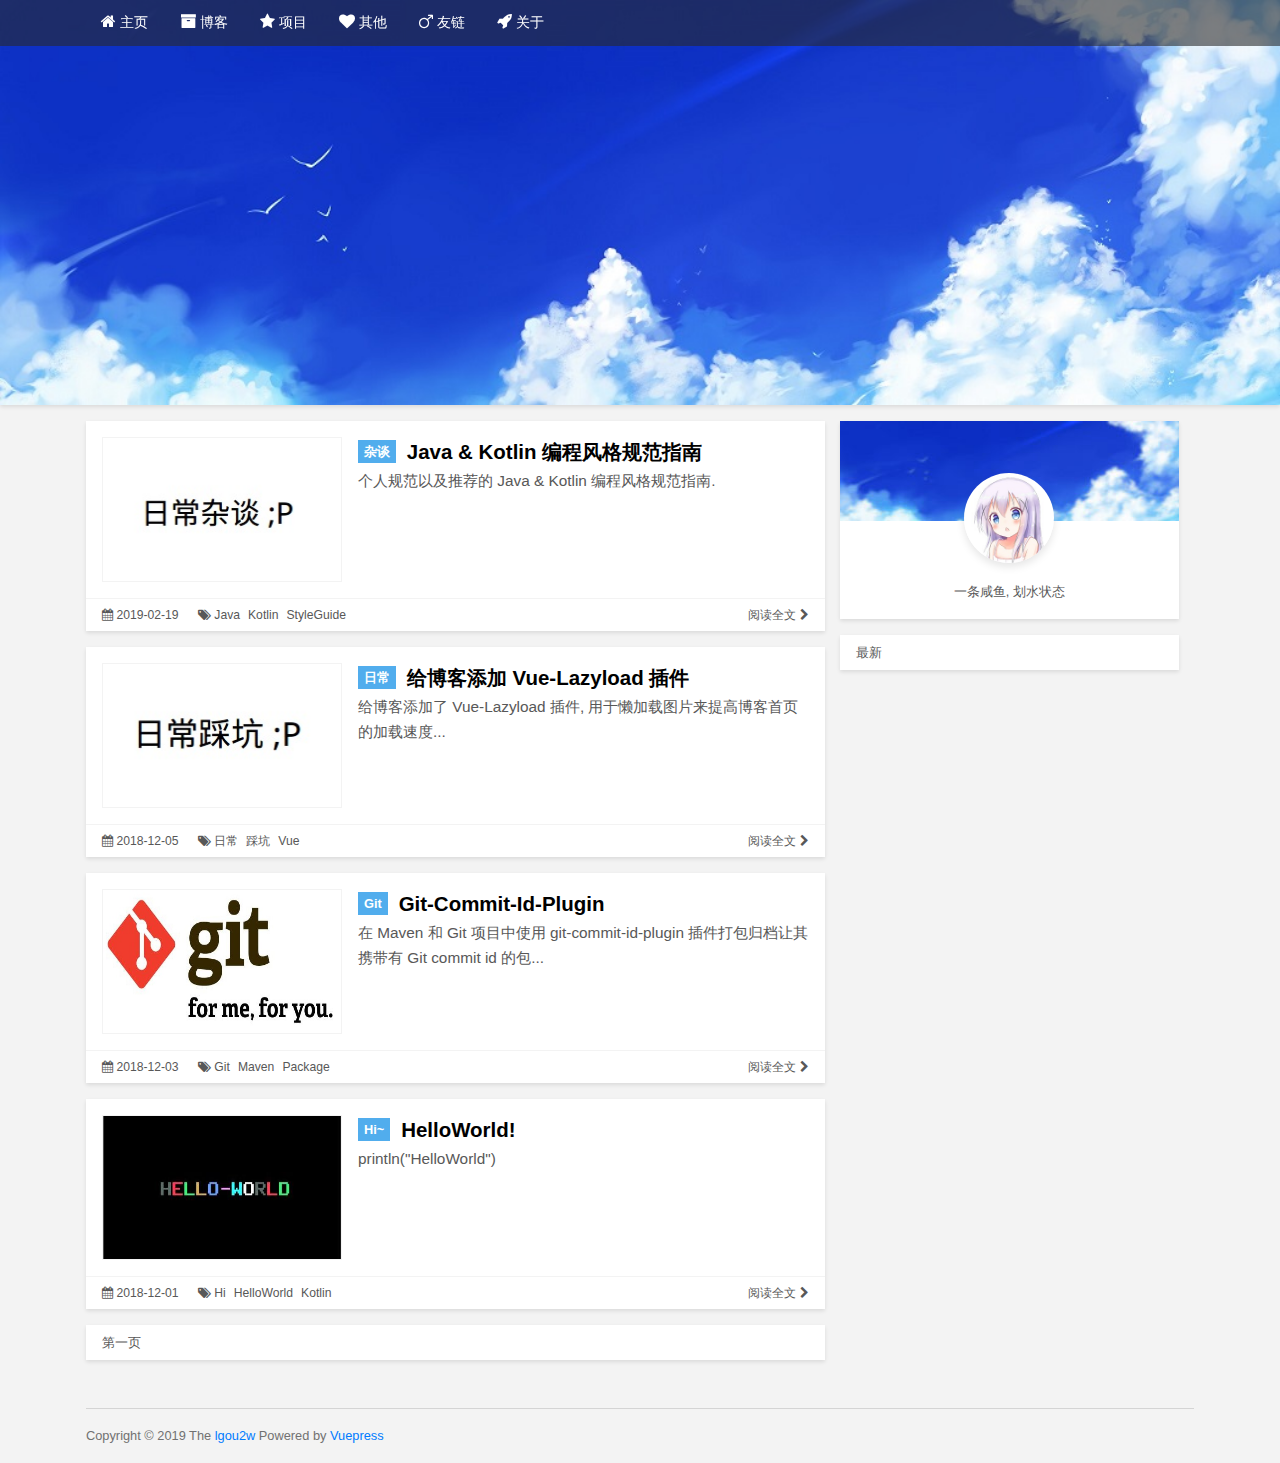
==== commit e416abe9: "Updates" ====
--- a/blog/index.html
+++ b/blog/index.html
@@ -11,11 +11,15 @@
   <meta name="generator" content="VuePress">
   <script src="/js/jquery.min.js"></script>
     
-    <link rel="preload" href="/assets/css/0.styles.c2c950bd.css" as="style"><link rel="preload" href="/assets/js/app.345d7ae0.js" as="script"><link rel="preload" href="/assets/js/2.5a8a8799.js" as="script"><link rel="prefetch" href="/assets/js/10.09399d3b.js"><link rel="prefetch" href="/assets/js/11.c1ebf3ad.js"><link rel="prefetch" href="/assets/js/12.46d69564.js"><link rel="prefetch" href="/assets/js/3.1f89dbbd.js"><link rel="prefetch" href="/assets/js/4.fe504ebc.js"><link rel="prefetch" href="/assets/js/5.773f0710.js"><link rel="prefetch" href="/assets/js/6.fc987f31.js"><link rel="prefetch" href="/assets/js/7.78dfbc44.js"><link rel="prefetch" href="/assets/js/8.5ac32293.js"><link rel="prefetch" href="/assets/js/9.57a3cafd.js">
-    <link rel="stylesheet" href="/assets/css/0.styles.c2c950bd.css">
+    <link rel="preload" href="/assets/css/0.styles.aa6d2bba.css" as="style"><link rel="preload" href="/assets/js/app.aa07ff74.js" as="script"><link rel="preload" href="/assets/js/2.9da22950.js" as="script"><link rel="prefetch" href="/assets/js/10.876a5ca2.js"><link rel="prefetch" href="/assets/js/11.c1ebf3ad.js"><link rel="prefetch" href="/assets/js/12.5e883e50.js"><link rel="prefetch" href="/assets/js/13.fee2e4a7.js"><link rel="prefetch" href="/assets/js/3.9e03d5de.js"><link rel="prefetch" href="/assets/js/4.345fef15.js"><link rel="prefetch" href="/assets/js/5.773f0710.js"><link rel="prefetch" href="/assets/js/6.dd30717e.js"><link rel="prefetch" href="/assets/js/7.01c8ace9.js"><link rel="prefetch" href="/assets/js/8.fdf21023.js"><link rel="prefetch" href="/assets/js/9.8ded983f.js">
+    <link rel="stylesheet" href="/assets/css/0.styles.aa6d2bba.css">
   </head>
   <body>
-    <div id="app" data-server-rendered="true"><div class="layout"><div class="layout-custom"><div class="blog-wrapper" data-v-bdac487e><div class="container-fluid blog-cover" data-v-bdac487e><img alt="Background" data-v-bdac487e></div> <div class="container blog" data-v-bdac487e><div class="row blog-nav" data-v-bdac487e><div class="blog-nav-wrapper" data-v-bdac487e><div class="container" data-v-bdac487e><ul data-v-bdac487e><li data-v-bdac487e><a href="/" class="router-link-active" data-v-bdac487e><i class="fa fa-home d-none d-md-inline-block" data-v-bdac487e></i> 主页</a></li> <li data-v-bdac487e><a href="/blog/" class="router-link-exact-active router-link-active" data-v-bdac487e><i class="fa fa-archive d-none d-md-inline-block" data-v-bdac487e></i> 博客</a></li> <li data-v-bdac487e><a href="#" data-v-bdac487e><i class="fa fa-star d-none d-md-inline-block" data-v-bdac487e></i> 项目</a></li> <li data-v-bdac487e><a href="#" data-v-bdac487e><i class="fa fa-heart d-none d-md-inline-block" data-v-bdac487e></i> 其他</a></li> <li data-v-bdac487e><a href="#" data-v-bdac487e><i class="fa fa-mars d-none d-md-inline-block" data-v-bdac487e></i> 友链</a></li> <li data-v-bdac487e><a href="#" data-v-bdac487e><i class="fa fa-rocket d-none d-md-inline-block" data-v-bdac487e></i> 关于</a></li></ul></div></div></div> <div class="row blog-main" data-v-bdac487e><div class="col-md-8 blog-posts" data-v-bdac487e><div class="blog-post" data-v-bdac487e><div class="container post-wrapper" data-v-7dcb7fde data-v-bdac487e><div class="row post-main" data-v-7dcb7fde><div class="col-md-auto post-thumbnail" data-v-7dcb7fde><a href="/blog/posts/2018-12/rc-vue-lazyload.html" class="post-thumbnail-target" data-v-7dcb7fde><img alt="给博客添加 Vue-Lazyload 插件" data-v-7dcb7fde></a></div> <div class="col-md post-inner" data-v-7dcb7fde><header class="post-inner-header" data-v-7dcb7fde><span class="post-inner-header-label" data-v-7dcb7fde>日常</span> <a href="/blog/posts/2018-12/rc-vue-lazyload.html" class="post-inner-header-title" data-v-7dcb7fde>给博客添加 Vue-Lazyload 插件</a></header> <div class="post-inner-content" data-v-7dcb7fde><p data-v-7dcb7fde> 给博客添加了 Vue-Lazyload 插件,  用于懒加载图片来提高博客首页的加载速度... </p></div></div></div> <div class="row post-meta" data-v-7dcb7fde><span class="col-auto mr-auto post-meta-item" data-v-7dcb7fde><a data-v-7dcb7fde><i class="fa fa-calendar" data-v-7dcb7fde></i>
+    <div id="app" data-server-rendered="true"><div class="layout"><div class="layout-custom"><div class="blog-wrapper" data-v-bdac487e><div class="container-fluid blog-cover" data-v-bdac487e><img alt="Background" data-v-bdac487e></div> <div class="container blog" data-v-bdac487e><div class="row blog-nav" data-v-bdac487e><div class="blog-nav-wrapper" data-v-bdac487e><div class="container" data-v-bdac487e><ul data-v-bdac487e><li data-v-bdac487e><a href="/" class="router-link-active" data-v-bdac487e><i class="fa fa-home d-none d-md-inline-block" data-v-bdac487e></i> 主页</a></li> <li data-v-bdac487e><a href="/blog/" class="router-link-exact-active router-link-active" data-v-bdac487e><i class="fa fa-archive d-none d-md-inline-block" data-v-bdac487e></i> 博客</a></li> <li data-v-bdac487e><a href="#" data-v-bdac487e><i class="fa fa-star d-none d-md-inline-block" data-v-bdac487e></i> 项目</a></li> <li data-v-bdac487e><a href="#" data-v-bdac487e><i class="fa fa-heart d-none d-md-inline-block" data-v-bdac487e></i> 其他</a></li> <li data-v-bdac487e><a href="#" data-v-bdac487e><i class="fa fa-mars d-none d-md-inline-block" data-v-bdac487e></i> 友链</a></li> <li data-v-bdac487e><a href="#" data-v-bdac487e><i class="fa fa-rocket d-none d-md-inline-block" data-v-bdac487e></i> 关于</a></li></ul></div></div></div> <div class="row blog-main" data-v-bdac487e><div class="col-md-8 blog-posts" data-v-bdac487e><div class="blog-post" data-v-bdac487e><div class="container post-wrapper" data-v-7dcb7fde data-v-bdac487e><div class="row post-main" data-v-7dcb7fde><div class="col-md-auto post-thumbnail" data-v-7dcb7fde><a href="/blog/posts/2019-02/java-styleguide.html" class="post-thumbnail-target" data-v-7dcb7fde><img alt="Java &amp; Kotlin 编程风格规范指南" data-v-7dcb7fde></a></div> <div class="col-md post-inner" data-v-7dcb7fde><header class="post-inner-header" data-v-7dcb7fde><span class="post-inner-header-label" data-v-7dcb7fde>杂谈</span> <a href="/blog/posts/2019-02/java-styleguide.html" class="post-inner-header-title" data-v-7dcb7fde>Java &amp; Kotlin 编程风格规范指南</a></header> <div class="post-inner-content" data-v-7dcb7fde><p data-v-7dcb7fde>个人规范以及推荐的 Java &amp; Kotlin 编程风格规范指南.</p></div></div></div> <div class="row post-meta" data-v-7dcb7fde><span class="col-auto mr-auto post-meta-item" data-v-7dcb7fde><a data-v-7dcb7fde><i class="fa fa-calendar" data-v-7dcb7fde></i>
+                2019-02-19
+            </a> <span class="d-none d-md-inline-block" style="padding-left: 1rem;" data-v-7dcb7fde><i class="fa fa-tags" data-v-7dcb7fde></i> <a class="post-meta-tag" data-v-7dcb7fde>Java</a><a class="post-meta-tag" data-v-7dcb7fde>Kotlin</a><a class="post-meta-tag" data-v-7dcb7fde>StyleGuide</a></span></span> <span class="col-auto post-meta-target" data-v-7dcb7fde><a href="/blog/posts/2019-02/java-styleguide.html" data-v-7dcb7fde>
+                阅读全文
+                <i class="fa fa-chevron-right" data-v-7dcb7fde></i></a></span></div></div></div><div class="blog-post" data-v-bdac487e><div class="container post-wrapper" data-v-7dcb7fde data-v-bdac487e><div class="row post-main" data-v-7dcb7fde><div class="col-md-auto post-thumbnail" data-v-7dcb7fde><a href="/blog/posts/2018-12/rc-vue-lazyload.html" class="post-thumbnail-target" data-v-7dcb7fde><img alt="给博客添加 Vue-Lazyload 插件" data-v-7dcb7fde></a></div> <div class="col-md post-inner" data-v-7dcb7fde><header class="post-inner-header" data-v-7dcb7fde><span class="post-inner-header-label" data-v-7dcb7fde>日常</span> <a href="/blog/posts/2018-12/rc-vue-lazyload.html" class="post-inner-header-title" data-v-7dcb7fde>给博客添加 Vue-Lazyload 插件</a></header> <div class="post-inner-content" data-v-7dcb7fde><p data-v-7dcb7fde> 给博客添加了 Vue-Lazyload 插件,  用于懒加载图片来提高博客首页的加载速度... </p></div></div></div> <div class="row post-meta" data-v-7dcb7fde><span class="col-auto mr-auto post-meta-item" data-v-7dcb7fde><a data-v-7dcb7fde><i class="fa fa-calendar" data-v-7dcb7fde></i>
                 2018-12-05
             </a> <span class="d-none d-md-inline-block" style="padding-left: 1rem;" data-v-7dcb7fde><i class="fa fa-tags" data-v-7dcb7fde></i> <a class="post-meta-tag" data-v-7dcb7fde>日常</a><a class="post-meta-tag" data-v-7dcb7fde>踩坑</a><a class="post-meta-tag" data-v-7dcb7fde>Vue</a></span></span> <span class="col-auto post-meta-target" data-v-7dcb7fde><a href="/blog/posts/2018-12/rc-vue-lazyload.html" data-v-7dcb7fde>
                 阅读全文
@@ -33,6 +37,6 @@
                 第一页
             </div></div> <div class="row blog-footer" data-v-bdac487e><p data-v-bdac487e>Copyright © 2019 The <a href="/" class="router-link-active" data-v-bdac487e>lgou2w</a>
                 Powered by <a href="https://vuepress.vuejs.org/" target="_blank" data-v-bdac487e>Vuepress</a></p></div> <div class="blog-back-top" style="display: none;" data-v-bdac487e><span class="fa fa-chevron-up" data-v-bdac487e></span></div></div></div></div></div></div>
-    <script src="/assets/js/2.5a8a8799.js" defer></script><script src="/assets/js/app.345d7ae0.js" defer></script>
+    <script src="/assets/js/2.9da22950.js" defer></script><script src="/assets/js/app.aa07ff74.js" defer></script>
   </body>
 </html>
--- a/assets/css/0.styles.aa6d2bba.css
+++ b/assets/css/0.styles.aa6d2bba.css
@@ -0,0 +1,18 @@
+body,html{padding:0;margin:0}html{font-family:-apple-system,BlinkMacSystemFont,Segoe UI,Roboto,Oxygen,Ubuntu,Cantarell,Fira Sans,Droid Sans,Helvetica Neue,sans-serif;-webkit-font-smoothing:antialiased;-moz-osx-font-smoothing:grayscale;font-size:16px;color:#2c3e50}.content code{color:#476582;padding:.25rem .5rem;margin:0;font-size:.85em;background-color:rgba(27,31,35,.05);border-radius:3px}.content pre,.content pre[class*=language-]{line-height:1.4;padding:1.25rem 1.5rem;margin:.85rem 0;background-color:#3f4143;border-radius:6px;overflow:auto}.content pre[class*=language-] code,.content pre code{color:#fff;padding:0;background-color:transparent;border-radius:0}div[class*=language-]{position:relative;background-color:#3f4143;border-radius:6px}div[class*=language-] .highlight-lines{-webkit-user-select:none;-moz-user-select:none;-ms-user-select:none;user-select:none;padding-top:1.3rem;position:absolute;top:0;left:0;width:100%;line-height:1.4}div[class*=language-] .highlight-lines .highlighted{background-color:rgba(0,0,0,.66)}div[class*=language-] pre,div[class*=language-] pre[class*=language-]{background:transparent;position:relative;z-index:1}div[class*=language-]:before{position:absolute;z-index:3;top:.4em;right:1em;font-size:.75rem;color:hsla(0,0%,100%,.4)}div[class*=language-]:not(.line-numbers-mode) .line-numbers-wrapper{display:none}div[class*=language-].line-numbers-mode .highlight-lines .highlighted{position:relative}div[class*=language-].line-numbers-mode .highlight-lines .highlighted:before{content:" ";position:absolute;z-index:3;left:0;top:0;display:block;width:2.6rem;height:100%;background-color:rgba(0,0,0,.66)}div[class*=language-].line-numbers-mode pre{padding-left:3.6rem;vertical-align:middle}div[class*=language-].line-numbers-mode .line-numbers-wrapper{position:absolute;top:0;width:2.6rem;text-align:center;color:hsla(0,0%,100%,.3);padding:1.25rem 0;line-height:1.22}div[class*=language-].line-numbers-mode .line-numbers-wrapper .line-number,div[class*=language-].line-numbers-mode .line-numbers-wrapper br{-webkit-user-select:none;-moz-user-select:none;-ms-user-select:none;user-select:none}div[class*=language-].line-numbers-mode .line-numbers-wrapper .line-number{position:relative;z-index:4;font-size:.85em}div[class*=language-].line-numbers-mode:after{content:"";position:absolute;z-index:2;top:0;left:0;width:2.6rem;height:100%;border-radius:6px 0 0 6px;border-right:1px solid rgba(0,0,0,.66)}@media (max-width:419px){h1{font-size:1.9rem}.content div[class*=language-]{margin:.85rem -.98rem;border-radius:0}}p a code{font-weight:400;color:#3eaf7c}kbd{background:#eee;border:.15rem solid #ddd;border-bottom:.25rem solid #ddd;border-radius:.15rem;padding:0 .15em}blockquote{font-size:1.2rem;color:#999;border-left:.25rem solid #dfe2e5;margin-left:0;padding-left:1rem}ol,ul{padding-left:1.2em}strong{font-weight:600}h1,h2,h3,h4,h5,h6{font-weight:600;line-height:1.25}.content>h1,.content>h2,.content>h3,.content>h4,.content>h5,.content>h6{margin:1rem 0}h1:hover .header-anchor,h2:hover .header-anchor,h3:hover .header-anchor,h4:hover .header-anchor,h5:hover .header-anchor,h6:hover .header-anchor{opacity:1}h1{font-size:2.2rem}h2{font-size:1.65rem;padding-bottom:.3rem;border-bottom:1px solid #eaecef}h3{font-size:1.35rem}a.header-anchor{font-size:.85em;float:left;margin-left:-.87em;padding-right:.23em;margin-top:.125em;opacity:0}a.header-anchor:hover{text-decoration:none}.line-number,code,kbd{font-family:source-code-pro,Menlo,Monaco,Consolas,Courier New,monospace}ol,p,ul{line-height:1.7}hr{border-top:1px solid #eaecef}table{margin:1rem 0;display:block;overflow-x:auto}tr{border-top:1px solid #dfe2e5}tr:nth-child(2n){background-color:#f6f8fa}td,th{border:1px solid #dfe2e5;padding:.6em 1em}.gt-container .gt-svg svg{vertical-align:baseline!important}div[class~=language-js]:before{content:"js"}div[class~=language-ts]:before{content:"ts"}div[class~=language-html]:before{content:"html"}div[class~=language-md]:before{content:"md"}div[class~=language-vue]:before{content:"vue"}div[class~=language-css]:before{content:"css"}div[class~=language-sass]:before{content:"sass"}div[class~=language-scss]:before{content:"scss"}div[class~=language-less]:before{content:"less"}div[class~=language-stylus]:before{content:"stylus"}div[class~=language-go]:before{content:"go"}div[class~=language-java]:before{content:"java"}div[class~=language-kotlin]:before{content:"kotlin"}div[class~=language-c]:before{content:"c"}div[class~=language-sh]:before{content:"sh"}div[class~=language-yaml]:before{content:"yaml"}div[class~=language-py]:before{content:"py"}div[class~=language-xml]:before{content:"xml"}div[class~=language-javascript]:before{content:"js"}div[class~=language-typescript]:before{content:"ts"}div[class~=language-markup]:before{content:"html"}div[class~=language-markdown]:before{content:"md"}div[class~=language-json]:before{content:"json"}div[class~=language-ruby]:before{content:"rb"}div[class~=language-python]:before{content:"py"}div[class~=language-bash]:before{content:"sh"}
+
+/*!
+ * Bootstrap v4.1.3 (https://getbootstrap.com/)
+ * Copyright 2011-2018 The Bootstrap Authors
+ * Copyright 2011-2018 Twitter, Inc.
+ * Licensed under MIT (https://github.com/twbs/bootstrap/blob/master/LICENSE)
+ */:root{--blue:#007bff;--indigo:#6610f2;--purple:#6f42c1;--pink:#e83e8c;--red:#dc3545;--orange:#fd7e14;--yellow:#ffc107;--green:#28a745;--teal:#20c997;--cyan:#17a2b8;--white:#fff;--gray:#6c757d;--gray-dark:#343a40;--primary:#007bff;--secondary:#6c757d;--success:#28a745;--info:#17a2b8;--warning:#ffc107;--danger:#dc3545;--light:#f8f9fa;--dark:#343a40;--breakpoint-xs:0;--breakpoint-sm:576px;--breakpoint-md:768px;--breakpoint-lg:992px;--breakpoint-xl:1200px;--font-family-sans-serif:-apple-system,BlinkMacSystemFont,"Segoe UI",Roboto,"Helvetica Neue",Arial,sans-serif,"Apple Color Emoji","Segoe UI Emoji","Segoe UI Symbol","Noto Color Emoji";--font-family-monospace:SFMono-Regular,Menlo,Monaco,Consolas,"Liberation Mono","Courier New",monospace}*,:after,:before{box-sizing:border-box}html{font-family:sans-serif;line-height:1.15;-webkit-text-size-adjust:100%;-ms-text-size-adjust:100%;-webkit-tap-highlight-color:transparent}article,aside,figcaption,figure,footer,header,hgroup,main,nav,section{display:block}body{margin:0;font-family:-apple-system,BlinkMacSystemFont,Segoe UI,Roboto,Helvetica Neue,Arial,sans-serif;font-size:1rem;font-weight:400;line-height:1.5;color:#212529;text-align:left;background-color:#fff}[tabindex="-1"]:focus{outline:0!important}hr{box-sizing:content-box;height:0;overflow:visible}h1,h2,h3,h4,h5,h6{margin-top:0;margin-bottom:.5rem}p{margin-top:0;margin-bottom:1rem}abbr[data-original-title],abbr[title]{text-decoration:underline;-webkit-text-decoration:underline dotted;text-decoration:underline dotted;cursor:help;border-bottom:0}address{font-style:normal;line-height:inherit}address,dl,ol,ul{margin-bottom:1rem}dl,ol,ul{margin-top:0}ol ol,ol ul,ul ol,ul ul{margin-bottom:0}dt{font-weight:700}dd{margin-bottom:.5rem;margin-left:0}blockquote{margin:0 0 1rem}dfn{font-style:italic}b,strong{font-weight:bolder}small{font-size:80%}sub,sup{position:relative;font-size:75%;line-height:0;vertical-align:baseline}sub{bottom:-.25em}sup{top:-.5em}a{color:#007bff;text-decoration:none;background-color:transparent;-webkit-text-decoration-skip:objects}a:hover{color:#0056b3;text-decoration:underline}a:not([href]):not([tabindex]),a:not([href]):not([tabindex]):focus,a:not([href]):not([tabindex]):hover{color:inherit;text-decoration:none}a:not([href]):not([tabindex]):focus{outline:0}code,kbd,pre,samp{font-family:SFMono-Regular,Menlo,Monaco,Consolas,Liberation Mono,Courier New,monospace;font-size:1em}pre{margin-top:0;margin-bottom:1rem;overflow:auto;-ms-overflow-style:scrollbar}figure{margin:0 0 1rem}img{border-style:none}img,svg{vertical-align:middle}svg{overflow:hidden}table{border-collapse:collapse}caption{padding-top:.75rem;padding-bottom:.75rem;color:#6c757d;text-align:left;caption-side:bottom}th{text-align:inherit}label{display:inline-block;margin-bottom:.5rem}button{border-radius:0}button:focus{outline:1px dotted;outline:5px auto -webkit-focus-ring-color}button,input,optgroup,select,textarea{margin:0;font-family:inherit;font-size:inherit;line-height:inherit}button,input{overflow:visible}button,select{text-transform:none}[type=reset],[type=submit],button,html [type=button]{-webkit-appearance:button}[type=button]::-moz-focus-inner,[type=reset]::-moz-focus-inner,[type=submit]::-moz-focus-inner,button::-moz-focus-inner{padding:0;border-style:none}input[type=checkbox],input[type=radio]{box-sizing:border-box;padding:0}input[type=date],input[type=datetime-local],input[type=month],input[type=time]{-webkit-appearance:listbox}textarea{overflow:auto;resize:vertical}fieldset{min-width:0;padding:0;margin:0;border:0}legend{display:block;width:100%;max-width:100%;padding:0;margin-bottom:.5rem;font-size:1.5rem;line-height:inherit;color:inherit;white-space:normal}progress{vertical-align:baseline}[type=number]::-webkit-inner-spin-button,[type=number]::-webkit-outer-spin-button{height:auto}[type=search]{outline-offset:-2px;-webkit-appearance:none}[type=search]::-webkit-search-cancel-button,[type=search]::-webkit-search-decoration{-webkit-appearance:none}::-webkit-file-upload-button{font:inherit;-webkit-appearance:button}output{display:inline-block}summary{display:list-item;cursor:pointer}template{display:none}[hidden]{display:none!important}.h1,.h2,.h3,.h4,.h5,.h6,h1,h2,h3,h4,h5,h6{margin-bottom:.5rem;font-family:inherit;font-weight:500;line-height:1.2;color:inherit}.h1,h1{font-size:2.5rem}.h2,h2{font-size:2rem}.h3,h3{font-size:1.75rem}.h4,h4{font-size:1.5rem}.h5,h5{font-size:1.25rem}.h6,h6{font-size:1rem}.lead{font-size:1.25rem;font-weight:300}.display-1{font-size:6rem}.display-1,.display-2{font-weight:300;line-height:1.2}.display-2{font-size:5.5rem}.display-3{font-size:4.5rem}.display-3,.display-4{font-weight:300;line-height:1.2}.display-4{font-size:3.5rem}hr{margin-top:1rem;margin-bottom:1rem;border:0;border-top:1px solid rgba(0,0,0,.1)}.small,small{font-size:80%;font-weight:400}.mark,mark{padding:.2em;background-color:#fcf8e3}.list-inline,.list-unstyled{padding-left:0;list-style:none}.list-inline-item{display:inline-block}.list-inline-item:not(:last-child){margin-right:.5rem}.initialism{font-size:90%;text-transform:uppercase}.blockquote{margin-bottom:1rem;font-size:1.25rem}.blockquote-footer{display:block;font-size:80%;color:#6c757d}.blockquote-footer:before{content:"\2014   \A0"}.img-fluid,.img-thumbnail{max-width:100%;height:auto}.img-thumbnail{padding:.25rem;background-color:#fff;border:1px solid #dee2e6;border-radius:.25rem}.figure{display:inline-block}.figure-img{margin-bottom:.5rem;line-height:1}.figure-caption{font-size:90%;color:#6c757d}code{font-size:87.5%;color:#e83e8c;word-break:break-word}a>code{color:inherit}kbd{padding:.2rem .4rem;font-size:87.5%;color:#fff;background-color:#212529;border-radius:.2rem}kbd kbd{padding:0;font-size:100%;font-weight:700}pre{display:block;font-size:87.5%;color:#212529}pre code{font-size:inherit;color:inherit;word-break:normal}.pre-scrollable{max-height:340px;overflow-y:scroll}.table{width:100%;margin-bottom:1rem;background-color:transparent}.table td,.table th{padding:.75rem;vertical-align:top;border-top:1px solid #dee2e6}.table thead th{vertical-align:bottom;border-bottom:2px solid #dee2e6}.table tbody+tbody{border-top:2px solid #dee2e6}.table .table{background-color:#fff}.table-sm td,.table-sm th{padding:.3rem}.table-bordered,.table-bordered td,.table-bordered th{border:1px solid #dee2e6}.table-bordered thead td,.table-bordered thead th{border-bottom-width:2px}.table-borderless tbody+tbody,.table-borderless td,.table-borderless th,.table-borderless thead th{border:0}.table-striped tbody tr:nth-of-type(odd){background-color:rgba(0,0,0,.05)}.table-hover tbody tr:hover{background-color:rgba(0,0,0,.075)}.table-primary,.table-primary>td,.table-primary>th{background-color:#b8daff}.table-hover .table-primary:hover,.table-hover .table-primary:hover>td,.table-hover .table-primary:hover>th{background-color:#9fcdff}.table-secondary,.table-secondary>td,.table-secondary>th{background-color:#d6d8db}.table-hover .table-secondary:hover,.table-hover .table-secondary:hover>td,.table-hover .table-secondary:hover>th{background-color:#c8cbcf}.table-success,.table-success>td,.table-success>th{background-color:#c3e6cb}.table-hover .table-success:hover,.table-hover .table-success:hover>td,.table-hover .table-success:hover>th{background-color:#b1dfbb}.table-info,.table-info>td,.table-info>th{background-color:#bee5eb}.table-hover .table-info:hover,.table-hover .table-info:hover>td,.table-hover .table-info:hover>th{background-color:#abdde5}.table-warning,.table-warning>td,.table-warning>th{background-color:#ffeeba}.table-hover .table-warning:hover,.table-hover .table-warning:hover>td,.table-hover .table-warning:hover>th{background-color:#ffe8a1}.table-danger,.table-danger>td,.table-danger>th{background-color:#f5c6cb}.table-hover .table-danger:hover,.table-hover .table-danger:hover>td,.table-hover .table-danger:hover>th{background-color:#f1b0b7}.table-light,.table-light>td,.table-light>th{background-color:#fdfdfe}.table-hover .table-light:hover,.table-hover .table-light:hover>td,.table-hover .table-light:hover>th{background-color:#ececf6}.table-dark,.table-dark>td,.table-dark>th{background-color:#c6c8ca}.table-hover .table-dark:hover,.table-hover .table-dark:hover>td,.table-hover .table-dark:hover>th{background-color:#b9bbbe}.table-active,.table-active>td,.table-active>th,.table-hover .table-active:hover,.table-hover .table-active:hover>td,.table-hover .table-active:hover>th{background-color:rgba(0,0,0,.075)}.table .thead-dark th{color:#fff;background-color:#212529;border-color:#32383e}.table .thead-light th{color:#495057;background-color:#e9ecef;border-color:#dee2e6}.table-dark{color:#fff;background-color:#212529}.table-dark td,.table-dark th,.table-dark thead th{border-color:#32383e}.table-dark.table-bordered{border:0}.table-dark.table-striped tbody tr:nth-of-type(odd){background-color:hsla(0,0%,100%,.05)}.table-dark.table-hover tbody tr:hover{background-color:hsla(0,0%,100%,.075)}@media (max-width:575.98px){.table-responsive-sm{display:block;width:100%;overflow-x:auto;-webkit-overflow-scrolling:touch;-ms-overflow-style:-ms-autohiding-scrollbar}.table-responsive-sm>.table-bordered{border:0}}@media (max-width:767.98px){.table-responsive-md{display:block;width:100%;overflow-x:auto;-webkit-overflow-scrolling:touch;-ms-overflow-style:-ms-autohiding-scrollbar}.table-responsive-md>.table-bordered{border:0}}@media (max-width:991.98px){.table-responsive-lg{display:block;width:100%;overflow-x:auto;-webkit-overflow-scrolling:touch;-ms-overflow-style:-ms-autohiding-scrollbar}.table-responsive-lg>.table-bordered{border:0}}@media (max-width:1199.98px){.table-responsive-xl{display:block;width:100%;overflow-x:auto;-webkit-overflow-scrolling:touch;-ms-overflow-style:-ms-autohiding-scrollbar}.table-responsive-xl>.table-bordered{border:0}}.table-responsive{display:block;width:100%;overflow-x:auto;-webkit-overflow-scrolling:touch;-ms-overflow-style:-ms-autohiding-scrollbar}.table-responsive>.table-bordered{border:0}.form-control{display:block;width:100%;height:calc(2.25rem + 2px);padding:.375rem .75rem;font-size:1rem;line-height:1.5;color:#495057;background-color:#fff;background-clip:padding-box;border:1px solid #ced4da;border-radius:.25rem;transition:border-color .15s ease-in-out,box-shadow .15s ease-in-out}@media screen and (prefers-reduced-motion:reduce){.form-control{transition:none}}.form-control::-ms-expand{background-color:transparent;border:0}.form-control:focus{color:#495057;background-color:#fff;border-color:#80bdff;outline:0;box-shadow:0 0 0 .2rem rgba(0,123,255,.25)}.form-control::-webkit-input-placeholder{color:#6c757d;opacity:1}.form-control:-ms-input-placeholder,.form-control::-ms-input-placeholder{color:#6c757d;opacity:1}.form-control::placeholder{color:#6c757d;opacity:1}.form-control:disabled,.form-control[readonly]{background-color:#e9ecef;opacity:1}select.form-control:focus::-ms-value{color:#495057;background-color:#fff}.form-control-file,.form-control-range{display:block;width:100%}.col-form-label{padding-top:calc(.375rem + 1px);padding-bottom:calc(.375rem + 1px);margin-bottom:0;font-size:inherit;line-height:1.5}.col-form-label-lg{padding-top:calc(.5rem + 1px);padding-bottom:calc(.5rem + 1px);font-size:1.25rem;line-height:1.5}.col-form-label-sm{padding-top:calc(.25rem + 1px);padding-bottom:calc(.25rem + 1px);font-size:.875rem;line-height:1.5}.form-control-plaintext{display:block;width:100%;padding-top:.375rem;padding-bottom:.375rem;margin-bottom:0;line-height:1.5;color:#212529;background-color:transparent;border:solid transparent;border-width:1px 0}.form-control-plaintext.form-control-lg,.form-control-plaintext.form-control-sm{padding-right:0;padding-left:0}.form-control-sm{height:calc(1.8125rem + 2px);padding:.25rem .5rem;font-size:.875rem;line-height:1.5;border-radius:.2rem}.form-control-lg{height:calc(2.875rem + 2px);padding:.5rem 1rem;font-size:1.25rem;line-height:1.5;border-radius:.3rem}select.form-control[multiple],select.form-control[size],textarea.form-control{height:auto}.form-group{margin-bottom:1rem}.form-text{display:block;margin-top:.25rem}.form-row{display:flex;flex-wrap:wrap;margin-right:-5px;margin-left:-5px}.form-row>.col,.form-row>[class*=col-]{padding-right:5px;padding-left:5px}.form-check{position:relative;display:block;padding-left:1.25rem}.form-check-input{position:absolute;margin-top:.3rem;margin-left:-1.25rem}.form-check-input:disabled~.form-check-label{color:#6c757d}.form-check-label{margin-bottom:0}.form-check-inline{display:inline-flex;align-items:center;padding-left:0;margin-right:.75rem}.form-check-inline .form-check-input{position:static;margin-top:0;margin-right:.3125rem;margin-left:0}.valid-feedback{display:none;width:100%;margin-top:.25rem;font-size:80%;color:#28a745}.valid-tooltip{position:absolute;top:100%;z-index:5;display:none;max-width:100%;padding:.25rem .5rem;margin-top:.1rem;font-size:.875rem;line-height:1.5;color:#fff;background-color:rgba(40,167,69,.9);border-radius:.25rem}.custom-select.is-valid,.form-control.is-valid,.was-validated .custom-select:valid,.was-validated .form-control:valid{border-color:#28a745}.custom-select.is-valid:focus,.form-control.is-valid:focus,.was-validated .custom-select:valid:focus,.was-validated .form-control:valid:focus{border-color:#28a745;box-shadow:0 0 0 .2rem rgba(40,167,69,.25)}.custom-select.is-valid~.valid-feedback,.custom-select.is-valid~.valid-tooltip,.form-control-file.is-valid~.valid-feedback,.form-control-file.is-valid~.valid-tooltip,.form-control.is-valid~.valid-feedback,.form-control.is-valid~.valid-tooltip,.was-validated .custom-select:valid~.valid-feedback,.was-validated .custom-select:valid~.valid-tooltip,.was-validated .form-control-file:valid~.valid-feedback,.was-validated .form-control-file:valid~.valid-tooltip,.was-validated .form-control:valid~.valid-feedback,.was-validated .form-control:valid~.valid-tooltip{display:block}.form-check-input.is-valid~.form-check-label,.was-validated .form-check-input:valid~.form-check-label{color:#28a745}.form-check-input.is-valid~.valid-feedback,.form-check-input.is-valid~.valid-tooltip,.was-validated .form-check-input:valid~.valid-feedback,.was-validated .form-check-input:valid~.valid-tooltip{display:block}.custom-control-input.is-valid~.custom-control-label,.was-validated .custom-control-input:valid~.custom-control-label{color:#28a745}.custom-control-input.is-valid~.custom-control-label:before,.was-validated .custom-control-input:valid~.custom-control-label:before{background-color:#71dd8a}.custom-control-input.is-valid~.valid-feedback,.custom-control-input.is-valid~.valid-tooltip,.was-validated .custom-control-input:valid~.valid-feedback,.was-validated .custom-control-input:valid~.valid-tooltip{display:block}.custom-control-input.is-valid:checked~.custom-control-label:before,.was-validated .custom-control-input:valid:checked~.custom-control-label:before{background-color:#34ce57}.custom-control-input.is-valid:focus~.custom-control-label:before,.was-validated .custom-control-input:valid:focus~.custom-control-label:before{box-shadow:0 0 0 1px #fff,0 0 0 .2rem rgba(40,167,69,.25)}.custom-file-input.is-valid~.custom-file-label,.was-validated .custom-file-input:valid~.custom-file-label{border-color:#28a745}.custom-file-input.is-valid~.custom-file-label:after,.was-validated .custom-file-input:valid~.custom-file-label:after{border-color:inherit}.custom-file-input.is-valid~.valid-feedback,.custom-file-input.is-valid~.valid-tooltip,.was-validated .custom-file-input:valid~.valid-feedback,.was-validated .custom-file-input:valid~.valid-tooltip{display:block}.custom-file-input.is-valid:focus~.custom-file-label,.was-validated .custom-file-input:valid:focus~.custom-file-label{box-shadow:0 0 0 .2rem rgba(40,167,69,.25)}.invalid-feedback{display:none;width:100%;margin-top:.25rem;font-size:80%;color:#dc3545}.invalid-tooltip{position:absolute;top:100%;z-index:5;display:none;max-width:100%;padding:.25rem .5rem;margin-top:.1rem;font-size:.875rem;line-height:1.5;color:#fff;background-color:rgba(220,53,69,.9);border-radius:.25rem}.custom-select.is-invalid,.form-control.is-invalid,.was-validated .custom-select:invalid,.was-validated .form-control:invalid{border-color:#dc3545}.custom-select.is-invalid:focus,.form-control.is-invalid:focus,.was-validated .custom-select:invalid:focus,.was-validated .form-control:invalid:focus{border-color:#dc3545;box-shadow:0 0 0 .2rem rgba(220,53,69,.25)}.custom-select.is-invalid~.invalid-feedback,.custom-select.is-invalid~.invalid-tooltip,.form-control-file.is-invalid~.invalid-feedback,.form-control-file.is-invalid~.invalid-tooltip,.form-control.is-invalid~.invalid-feedback,.form-control.is-invalid~.invalid-tooltip,.was-validated .custom-select:invalid~.invalid-feedback,.was-validated .custom-select:invalid~.invalid-tooltip,.was-validated .form-control-file:invalid~.invalid-feedback,.was-validated .form-control-file:invalid~.invalid-tooltip,.was-validated .form-control:invalid~.invalid-feedback,.was-validated .form-control:invalid~.invalid-tooltip{display:block}.form-check-input.is-invalid~.form-check-label,.was-validated .form-check-input:invalid~.form-check-label{color:#dc3545}.form-check-input.is-invalid~.invalid-feedback,.form-check-input.is-invalid~.invalid-tooltip,.was-validated .form-check-input:invalid~.invalid-feedback,.was-validated .form-check-input:invalid~.invalid-tooltip{display:block}.custom-control-input.is-invalid~.custom-control-label,.was-validated .custom-control-input:invalid~.custom-control-label{color:#dc3545}.custom-control-input.is-invalid~.custom-control-label:before,.was-validated .custom-control-input:invalid~.custom-control-label:before{background-color:#efa2a9}.custom-control-input.is-invalid~.invalid-feedback,.custom-control-input.is-invalid~.invalid-tooltip,.was-validated .custom-control-input:invalid~.invalid-feedback,.was-validated .custom-control-input:invalid~.invalid-tooltip{display:block}.custom-control-input.is-invalid:checked~.custom-control-label:before,.was-validated .custom-control-input:invalid:checked~.custom-control-label:before{background-color:#e4606d}.custom-control-input.is-invalid:focus~.custom-control-label:before,.was-validated .custom-control-input:invalid:focus~.custom-control-label:before{box-shadow:0 0 0 1px #fff,0 0 0 .2rem rgba(220,53,69,.25)}.custom-file-input.is-invalid~.custom-file-label,.was-validated .custom-file-input:invalid~.custom-file-label{border-color:#dc3545}.custom-file-input.is-invalid~.custom-file-label:after,.was-validated .custom-file-input:invalid~.custom-file-label:after{border-color:inherit}.custom-file-input.is-invalid~.invalid-feedback,.custom-file-input.is-invalid~.invalid-tooltip,.was-validated .custom-file-input:invalid~.invalid-feedback,.was-validated .custom-file-input:invalid~.invalid-tooltip{display:block}.custom-file-input.is-invalid:focus~.custom-file-label,.was-validated .custom-file-input:invalid:focus~.custom-file-label{box-shadow:0 0 0 .2rem rgba(220,53,69,.25)}.form-inline{display:flex;flex-flow:row wrap;align-items:center}.form-inline .form-check{width:100%}@media (min-width:576px){.form-inline label{justify-content:center}.form-inline .form-group,.form-inline label{display:flex;align-items:center;margin-bottom:0}.form-inline .form-group{flex:0 0 auto;flex-flow:row wrap}.form-inline .form-control{display:inline-block;width:auto;vertical-align:middle}.form-inline .form-control-plaintext{display:inline-block}.form-inline .custom-select,.form-inline .input-group{width:auto}.form-inline .form-check{display:flex;align-items:center;justify-content:center;width:auto;padding-left:0}.form-inline .form-check-input{position:relative;margin-top:0;margin-right:.25rem;margin-left:0}.form-inline .custom-control{align-items:center;justify-content:center}.form-inline .custom-control-label{margin-bottom:0}}.btn{display:inline-block;font-weight:400;text-align:center;white-space:nowrap;vertical-align:middle;-webkit-user-select:none;-moz-user-select:none;-ms-user-select:none;user-select:none;border:1px solid transparent;padding:.375rem .75rem;font-size:1rem;line-height:1.5;border-radius:.25rem;transition:color .15s ease-in-out,background-color .15s ease-in-out,border-color .15s ease-in-out,box-shadow .15s ease-in-out}@media screen and (prefers-reduced-motion:reduce){.btn{transition:none}}.btn:focus,.btn:hover{text-decoration:none}.btn.focus,.btn:focus{outline:0;box-shadow:0 0 0 .2rem rgba(0,123,255,.25)}.btn.disabled,.btn:disabled{opacity:.65}.btn:not(:disabled):not(.disabled){cursor:pointer}a.btn.disabled,fieldset:disabled a.btn{pointer-events:none}.btn-primary{color:#fff;background-color:#007bff;border-color:#007bff}.btn-primary:hover{color:#fff;background-color:#0069d9;border-color:#0062cc}.btn-primary.focus,.btn-primary:focus{box-shadow:0 0 0 .2rem rgba(0,123,255,.5)}.btn-primary.disabled,.btn-primary:disabled{color:#fff;background-color:#007bff;border-color:#007bff}.btn-primary:not(:disabled):not(.disabled).active,.btn-primary:not(:disabled):not(.disabled):active,.show>.btn-primary.dropdown-toggle{color:#fff;background-color:#0062cc;border-color:#005cbf}.btn-primary:not(:disabled):not(.disabled).active:focus,.btn-primary:not(:disabled):not(.disabled):active:focus,.show>.btn-primary.dropdown-toggle:focus{box-shadow:0 0 0 .2rem rgba(0,123,255,.5)}.btn-secondary{color:#fff;background-color:#6c757d;border-color:#6c757d}.btn-secondary:hover{color:#fff;background-color:#5a6268;border-color:#545b62}.btn-secondary.focus,.btn-secondary:focus{box-shadow:0 0 0 .2rem hsla(208,7%,46%,.5)}.btn-secondary.disabled,.btn-secondary:disabled{color:#fff;background-color:#6c757d;border-color:#6c757d}.btn-secondary:not(:disabled):not(.disabled).active,.btn-secondary:not(:disabled):not(.disabled):active,.show>.btn-secondary.dropdown-toggle{color:#fff;background-color:#545b62;border-color:#4e555b}.btn-secondary:not(:disabled):not(.disabled).active:focus,.btn-secondary:not(:disabled):not(.disabled):active:focus,.show>.btn-secondary.dropdown-toggle:focus{box-shadow:0 0 0 .2rem hsla(208,7%,46%,.5)}.btn-success{color:#fff;background-color:#28a745;border-color:#28a745}.btn-success:hover{color:#fff;background-color:#218838;border-color:#1e7e34}.btn-success.focus,.btn-success:focus{box-shadow:0 0 0 .2rem rgba(40,167,69,.5)}.btn-success.disabled,.btn-success:disabled{color:#fff;background-color:#28a745;border-color:#28a745}.btn-success:not(:disabled):not(.disabled).active,.btn-success:not(:disabled):not(.disabled):active,.show>.btn-success.dropdown-toggle{color:#fff;background-color:#1e7e34;border-color:#1c7430}.btn-success:not(:disabled):not(.disabled).active:focus,.btn-success:not(:disabled):not(.disabled):active:focus,.show>.btn-success.dropdown-toggle:focus{box-shadow:0 0 0 .2rem rgba(40,167,69,.5)}.btn-info{color:#fff;background-color:#17a2b8;border-color:#17a2b8}.btn-info:hover{color:#fff;background-color:#138496;border-color:#117a8b}.btn-info.focus,.btn-info:focus{box-shadow:0 0 0 .2rem rgba(23,162,184,.5)}.btn-info.disabled,.btn-info:disabled{color:#fff;background-color:#17a2b8;border-color:#17a2b8}.btn-info:not(:disabled):not(.disabled).active,.btn-info:not(:disabled):not(.disabled):active,.show>.btn-info.dropdown-toggle{color:#fff;background-color:#117a8b;border-color:#10707f}.btn-info:not(:disabled):not(.disabled).active:focus,.btn-info:not(:disabled):not(.disabled):active:focus,.show>.btn-info.dropdown-toggle:focus{box-shadow:0 0 0 .2rem rgba(23,162,184,.5)}.btn-warning{color:#212529;background-color:#ffc107;border-color:#ffc107}.btn-warning:hover{color:#212529;background-color:#e0a800;border-color:#d39e00}.btn-warning.focus,.btn-warning:focus{box-shadow:0 0 0 .2rem rgba(255,193,7,.5)}.btn-warning.disabled,.btn-warning:disabled{color:#212529;background-color:#ffc107;border-color:#ffc107}.btn-warning:not(:disabled):not(.disabled).active,.btn-warning:not(:disabled):not(.disabled):active,.show>.btn-warning.dropdown-toggle{color:#212529;background-color:#d39e00;border-color:#c69500}.btn-warning:not(:disabled):not(.disabled).active:focus,.btn-warning:not(:disabled):not(.disabled):active:focus,.show>.btn-warning.dropdown-toggle:focus{box-shadow:0 0 0 .2rem rgba(255,193,7,.5)}.btn-danger{color:#fff;background-color:#dc3545;border-color:#dc3545}.btn-danger:hover{color:#fff;background-color:#c82333;border-color:#bd2130}.btn-danger.focus,.btn-danger:focus{box-shadow:0 0 0 .2rem rgba(220,53,69,.5)}.btn-danger.disabled,.btn-danger:disabled{color:#fff;background-color:#dc3545;border-color:#dc3545}.btn-danger:not(:disabled):not(.disabled).active,.btn-danger:not(:disabled):not(.disabled):active,.show>.btn-danger.dropdown-toggle{color:#fff;background-color:#bd2130;border-color:#b21f2d}.btn-danger:not(:disabled):not(.disabled).active:focus,.btn-danger:not(:disabled):not(.disabled):active:focus,.show>.btn-danger.dropdown-toggle:focus{box-shadow:0 0 0 .2rem rgba(220,53,69,.5)}.btn-light{color:#212529;background-color:#f8f9fa;border-color:#f8f9fa}.btn-light:hover{color:#212529;background-color:#e2e6ea;border-color:#dae0e5}.btn-light.focus,.btn-light:focus{box-shadow:0 0 0 .2rem rgba(248,249,250,.5)}.btn-light.disabled,.btn-light:disabled{color:#212529;background-color:#f8f9fa;border-color:#f8f9fa}.btn-light:not(:disabled):not(.disabled).active,.btn-light:not(:disabled):not(.disabled):active,.show>.btn-light.dropdown-toggle{color:#212529;background-color:#dae0e5;border-color:#d3d9df}.btn-light:not(:disabled):not(.disabled).active:focus,.btn-light:not(:disabled):not(.disabled):active:focus,.show>.btn-light.dropdown-toggle:focus{box-shadow:0 0 0 .2rem rgba(248,249,250,.5)}.btn-dark{color:#fff;background-color:#343a40;border-color:#343a40}.btn-dark:hover{color:#fff;background-color:#23272b;border-color:#1d2124}.btn-dark.focus,.btn-dark:focus{box-shadow:0 0 0 .2rem rgba(52,58,64,.5)}.btn-dark.disabled,.btn-dark:disabled{color:#fff;background-color:#343a40;border-color:#343a40}.btn-dark:not(:disabled):not(.disabled).active,.btn-dark:not(:disabled):not(.disabled):active,.show>.btn-dark.dropdown-toggle{color:#fff;background-color:#1d2124;border-color:#171a1d}.btn-dark:not(:disabled):not(.disabled).active:focus,.btn-dark:not(:disabled):not(.disabled):active:focus,.show>.btn-dark.dropdown-toggle:focus{box-shadow:0 0 0 .2rem rgba(52,58,64,.5)}.btn-outline-primary{color:#007bff;background-color:transparent;background-image:none;border-color:#007bff}.btn-outline-primary:hover{color:#fff;background-color:#007bff;border-color:#007bff}.btn-outline-primary.focus,.btn-outline-primary:focus{box-shadow:0 0 0 .2rem rgba(0,123,255,.5)}.btn-outline-primary.disabled,.btn-outline-primary:disabled{color:#007bff;background-color:transparent}.btn-outline-primary:not(:disabled):not(.disabled).active,.btn-outline-primary:not(:disabled):not(.disabled):active,.show>.btn-outline-primary.dropdown-toggle{color:#fff;background-color:#007bff;border-color:#007bff}.btn-outline-primary:not(:disabled):not(.disabled).active:focus,.btn-outline-primary:not(:disabled):not(.disabled):active:focus,.show>.btn-outline-primary.dropdown-toggle:focus{box-shadow:0 0 0 .2rem rgba(0,123,255,.5)}.btn-outline-secondary{color:#6c757d;background-color:transparent;background-image:none;border-color:#6c757d}.btn-outline-secondary:hover{color:#fff;background-color:#6c757d;border-color:#6c757d}.btn-outline-secondary.focus,.btn-outline-secondary:focus{box-shadow:0 0 0 .2rem hsla(208,7%,46%,.5)}.btn-outline-secondary.disabled,.btn-outline-secondary:disabled{color:#6c757d;background-color:transparent}.btn-outline-secondary:not(:disabled):not(.disabled).active,.btn-outline-secondary:not(:disabled):not(.disabled):active,.show>.btn-outline-secondary.dropdown-toggle{color:#fff;background-color:#6c757d;border-color:#6c757d}.btn-outline-secondary:not(:disabled):not(.disabled).active:focus,.btn-outline-secondary:not(:disabled):not(.disabled):active:focus,.show>.btn-outline-secondary.dropdown-toggle:focus{box-shadow:0 0 0 .2rem hsla(208,7%,46%,.5)}.btn-outline-success{color:#28a745;background-color:transparent;background-image:none;border-color:#28a745}.btn-outline-success:hover{color:#fff;background-color:#28a745;border-color:#28a745}.btn-outline-success.focus,.btn-outline-success:focus{box-shadow:0 0 0 .2rem rgba(40,167,69,.5)}.btn-outline-success.disabled,.btn-outline-success:disabled{color:#28a745;background-color:transparent}.btn-outline-success:not(:disabled):not(.disabled).active,.btn-outline-success:not(:disabled):not(.disabled):active,.show>.btn-outline-success.dropdown-toggle{color:#fff;background-color:#28a745;border-color:#28a745}.btn-outline-success:not(:disabled):not(.disabled).active:focus,.btn-outline-success:not(:disabled):not(.disabled):active:focus,.show>.btn-outline-success.dropdown-toggle:focus{box-shadow:0 0 0 .2rem rgba(40,167,69,.5)}.btn-outline-info{color:#17a2b8;background-color:transparent;background-image:none;border-color:#17a2b8}.btn-outline-info:hover{color:#fff;background-color:#17a2b8;border-color:#17a2b8}.btn-outline-info.focus,.btn-outline-info:focus{box-shadow:0 0 0 .2rem rgba(23,162,184,.5)}.btn-outline-info.disabled,.btn-outline-info:disabled{color:#17a2b8;background-color:transparent}.btn-outline-info:not(:disabled):not(.disabled).active,.btn-outline-info:not(:disabled):not(.disabled):active,.show>.btn-outline-info.dropdown-toggle{color:#fff;background-color:#17a2b8;border-color:#17a2b8}.btn-outline-info:not(:disabled):not(.disabled).active:focus,.btn-outline-info:not(:disabled):not(.disabled):active:focus,.show>.btn-outline-info.dropdown-toggle:focus{box-shadow:0 0 0 .2rem rgba(23,162,184,.5)}.btn-outline-warning{color:#ffc107;background-color:transparent;background-image:none;border-color:#ffc107}.btn-outline-warning:hover{color:#212529;background-color:#ffc107;border-color:#ffc107}.btn-outline-warning.focus,.btn-outline-warning:focus{box-shadow:0 0 0 .2rem rgba(255,193,7,.5)}.btn-outline-warning.disabled,.btn-outline-warning:disabled{color:#ffc107;background-color:transparent}.btn-outline-warning:not(:disabled):not(.disabled).active,.btn-outline-warning:not(:disabled):not(.disabled):active,.show>.btn-outline-warning.dropdown-toggle{color:#212529;background-color:#ffc107;border-color:#ffc107}.btn-outline-warning:not(:disabled):not(.disabled).active:focus,.btn-outline-warning:not(:disabled):not(.disabled):active:focus,.show>.btn-outline-warning.dropdown-toggle:focus{box-shadow:0 0 0 .2rem rgba(255,193,7,.5)}.btn-outline-danger{color:#dc3545;background-color:transparent;background-image:none;border-color:#dc3545}.btn-outline-danger:hover{color:#fff;background-color:#dc3545;border-color:#dc3545}.btn-outline-danger.focus,.btn-outline-danger:focus{box-shadow:0 0 0 .2rem rgba(220,53,69,.5)}.btn-outline-danger.disabled,.btn-outline-danger:disabled{color:#dc3545;background-color:transparent}.btn-outline-danger:not(:disabled):not(.disabled).active,.btn-outline-danger:not(:disabled):not(.disabled):active,.show>.btn-outline-danger.dropdown-toggle{color:#fff;background-color:#dc3545;border-color:#dc3545}.btn-outline-danger:not(:disabled):not(.disabled).active:focus,.btn-outline-danger:not(:disabled):not(.disabled):active:focus,.show>.btn-outline-danger.dropdown-toggle:focus{box-shadow:0 0 0 .2rem rgba(220,53,69,.5)}.btn-outline-light{color:#f8f9fa;background-color:transparent;background-image:none;border-color:#f8f9fa}.btn-outline-light:hover{color:#212529;background-color:#f8f9fa;border-color:#f8f9fa}.btn-outline-light.focus,.btn-outline-light:focus{box-shadow:0 0 0 .2rem rgba(248,249,250,.5)}.btn-outline-light.disabled,.btn-outline-light:disabled{color:#f8f9fa;background-color:transparent}.btn-outline-light:not(:disabled):not(.disabled).active,.btn-outline-light:not(:disabled):not(.disabled):active,.show>.btn-outline-light.dropdown-toggle{color:#212529;background-color:#f8f9fa;border-color:#f8f9fa}.btn-outline-light:not(:disabled):not(.disabled).active:focus,.btn-outline-light:not(:disabled):not(.disabled):active:focus,.show>.btn-outline-light.dropdown-toggle:focus{box-shadow:0 0 0 .2rem rgba(248,249,250,.5)}.btn-outline-dark{color:#343a40;background-color:transparent;background-image:none;border-color:#343a40}.btn-outline-dark:hover{color:#fff;background-color:#343a40;border-color:#343a40}.btn-outline-dark.focus,.btn-outline-dark:focus{box-shadow:0 0 0 .2rem rgba(52,58,64,.5)}.btn-outline-dark.disabled,.btn-outline-dark:disabled{color:#343a40;background-color:transparent}.btn-outline-dark:not(:disabled):not(.disabled).active,.btn-outline-dark:not(:disabled):not(.disabled):active,.show>.btn-outline-dark.dropdown-toggle{color:#fff;background-color:#343a40;border-color:#343a40}.btn-outline-dark:not(:disabled):not(.disabled).active:focus,.btn-outline-dark:not(:disabled):not(.disabled):active:focus,.show>.btn-outline-dark.dropdown-toggle:focus{box-shadow:0 0 0 .2rem rgba(52,58,64,.5)}.btn-link{font-weight:400;color:#007bff;background-color:transparent}.btn-link:hover{color:#0056b3;background-color:transparent}.btn-link.focus,.btn-link:focus,.btn-link:hover{text-decoration:underline;border-color:transparent}.btn-link.focus,.btn-link:focus{box-shadow:none}.btn-link.disabled,.btn-link:disabled{color:#6c757d;pointer-events:none}.btn-group-lg>.btn,.btn-lg{padding:.5rem 1rem;font-size:1.25rem;line-height:1.5;border-radius:.3rem}.btn-group-sm>.btn,.btn-sm{padding:.25rem .5rem;font-size:.875rem;line-height:1.5;border-radius:.2rem}.btn-block{display:block;width:100%}.btn-block+.btn-block{margin-top:.5rem}input[type=button].btn-block,input[type=reset].btn-block,input[type=submit].btn-block{width:100%}.fade{transition:opacity .15s linear}@media screen and (prefers-reduced-motion:reduce){.fade{transition:none}}.fade:not(.show){opacity:0}.collapse:not(.show){display:none}.collapsing{position:relative;height:0;overflow:hidden;transition:height .35s ease}@media screen and (prefers-reduced-motion:reduce){.collapsing{transition:none}}.dropdown,.dropleft,.dropright,.dropup{position:relative}.dropdown-toggle:after{display:inline-block;width:0;height:0;margin-left:.255em;vertical-align:.255em;content:"";border-top:.3em solid;border-right:.3em solid transparent;border-bottom:0;border-left:.3em solid transparent}.dropdown-toggle:empty:after{margin-left:0}.dropdown-menu{position:absolute;top:100%;left:0;z-index:1000;display:none;float:left;min-width:10rem;padding:.5rem 0;margin:.125rem 0 0;font-size:1rem;color:#212529;text-align:left;list-style:none;background-color:#fff;background-clip:padding-box;border:1px solid rgba(0,0,0,.15);border-radius:.25rem}.dropdown-menu-right{right:0;left:auto}.dropup .dropdown-menu{top:auto;bottom:100%;margin-top:0;margin-bottom:.125rem}.dropup .dropdown-toggle:after{display:inline-block;width:0;height:0;margin-left:.255em;vertical-align:.255em;content:"";border-top:0;border-right:.3em solid transparent;border-bottom:.3em solid;border-left:.3em solid transparent}.dropup .dropdown-toggle:empty:after{margin-left:0}.dropright .dropdown-menu{top:0;right:auto;left:100%;margin-top:0;margin-left:.125rem}.dropright .dropdown-toggle:after{display:inline-block;width:0;height:0;margin-left:.255em;vertical-align:.255em;content:"";border-top:.3em solid transparent;border-right:0;border-bottom:.3em solid transparent;border-left:.3em solid}.dropright .dropdown-toggle:empty:after{margin-left:0}.dropright .dropdown-toggle:after{vertical-align:0}.dropleft .dropdown-menu{top:0;right:100%;left:auto;margin-top:0;margin-right:.125rem}.dropleft .dropdown-toggle:after{display:inline-block;width:0;height:0;margin-left:.255em;vertical-align:.255em;content:"";display:none}.dropleft .dropdown-toggle:before{display:inline-block;width:0;height:0;margin-right:.255em;vertical-align:.255em;content:"";border-top:.3em solid transparent;border-right:.3em solid;border-bottom:.3em solid transparent}.dropleft .dropdown-toggle:empty:after{margin-left:0}.dropleft .dropdown-toggle:before{vertical-align:0}.dropdown-menu[x-placement^=bottom],.dropdown-menu[x-placement^=left],.dropdown-menu[x-placement^=right],.dropdown-menu[x-placement^=top]{right:auto;bottom:auto}.dropdown-divider{height:0;margin:.5rem 0;overflow:hidden;border-top:1px solid #e9ecef}.dropdown-item{display:block;width:100%;padding:.25rem 1.5rem;clear:both;font-weight:400;color:#212529;text-align:inherit;white-space:nowrap;background-color:transparent;border:0}.dropdown-item:focus,.dropdown-item:hover{color:#16181b;text-decoration:none;background-color:#f8f9fa}.dropdown-item.active,.dropdown-item:active{color:#fff;text-decoration:none;background-color:#007bff}.dropdown-item.disabled,.dropdown-item:disabled{color:#6c757d;background-color:transparent}.dropdown-menu.show{display:block}.dropdown-header{display:block;padding:.5rem 1.5rem;margin-bottom:0;font-size:.875rem;color:#6c757d;white-space:nowrap}.dropdown-item-text{display:block;padding:.25rem 1.5rem;color:#212529}.btn-group,.btn-group-vertical{position:relative;display:inline-flex;vertical-align:middle}.btn-group-vertical>.btn,.btn-group>.btn{position:relative;flex:0 1 auto}.btn-group-vertical>.btn.active,.btn-group-vertical>.btn:active,.btn-group-vertical>.btn:focus,.btn-group-vertical>.btn:hover,.btn-group>.btn.active,.btn-group>.btn:active,.btn-group>.btn:focus,.btn-group>.btn:hover{z-index:1}.btn-group-vertical .btn+.btn,.btn-group-vertical .btn+.btn-group,.btn-group-vertical .btn-group+.btn,.btn-group-vertical .btn-group+.btn-group,.btn-group .btn+.btn,.btn-group .btn+.btn-group,.btn-group .btn-group+.btn,.btn-group .btn-group+.btn-group{margin-left:-1px}.btn-toolbar{display:flex;flex-wrap:wrap;justify-content:flex-start}.btn-toolbar .input-group{width:auto}.btn-group>.btn:first-child{margin-left:0}.btn-group>.btn-group:not(:last-child)>.btn,.btn-group>.btn:not(:last-child):not(.dropdown-toggle){border-top-right-radius:0;border-bottom-right-radius:0}.btn-group>.btn-group:not(:first-child)>.btn,.btn-group>.btn:not(:first-child){border-top-left-radius:0;border-bottom-left-radius:0}.dropdown-toggle-split{padding-right:.5625rem;padding-left:.5625rem}.dropdown-toggle-split:after,.dropright .dropdown-toggle-split:after,.dropup .dropdown-toggle-split:after{margin-left:0}.dropleft .dropdown-toggle-split:before{margin-right:0}.btn-group-sm>.btn+.dropdown-toggle-split,.btn-sm+.dropdown-toggle-split{padding-right:.375rem;padding-left:.375rem}.btn-group-lg>.btn+.dropdown-toggle-split,.btn-lg+.dropdown-toggle-split{padding-right:.75rem;padding-left:.75rem}.btn-group-vertical{flex-direction:column;align-items:flex-start;justify-content:center}.btn-group-vertical .btn,.btn-group-vertical .btn-group{width:100%}.btn-group-vertical>.btn+.btn,.btn-group-vertical>.btn+.btn-group,.btn-group-vertical>.btn-group+.btn,.btn-group-vertical>.btn-group+.btn-group{margin-top:-1px;margin-left:0}.btn-group-vertical>.btn-group:not(:last-child)>.btn,.btn-group-vertical>.btn:not(:last-child):not(.dropdown-toggle){border-bottom-right-radius:0;border-bottom-left-radius:0}.btn-group-vertical>.btn-group:not(:first-child)>.btn,.btn-group-vertical>.btn:not(:first-child){border-top-left-radius:0;border-top-right-radius:0}.btn-group-toggle>.btn,.btn-group-toggle>.btn-group>.btn{margin-bottom:0}.btn-group-toggle>.btn-group>.btn input[type=checkbox],.btn-group-toggle>.btn-group>.btn input[type=radio],.btn-group-toggle>.btn input[type=checkbox],.btn-group-toggle>.btn input[type=radio]{position:absolute;clip:rect(0,0,0,0);pointer-events:none}.input-group{position:relative;display:flex;flex-wrap:wrap;align-items:stretch;width:100%}.input-group>.custom-file,.input-group>.custom-select,.input-group>.form-control{position:relative;flex:1 1 auto;width:1%;margin-bottom:0}.input-group>.custom-file+.custom-file,.input-group>.custom-file+.custom-select,.input-group>.custom-file+.form-control,.input-group>.custom-select+.custom-file,.input-group>.custom-select+.custom-select,.input-group>.custom-select+.form-control,.input-group>.form-control+.custom-file,.input-group>.form-control+.custom-select,.input-group>.form-control+.form-control{margin-left:-1px}.input-group>.custom-file .custom-file-input:focus~.custom-file-label,.input-group>.custom-select:focus,.input-group>.form-control:focus{z-index:3}.input-group>.custom-file .custom-file-input:focus{z-index:4}.input-group>.custom-select:not(:last-child),.input-group>.form-control:not(:last-child){border-top-right-radius:0;border-bottom-right-radius:0}.input-group>.custom-select:not(:first-child),.input-group>.form-control:not(:first-child){border-top-left-radius:0;border-bottom-left-radius:0}.input-group>.custom-file{display:flex;align-items:center}.input-group>.custom-file:not(:last-child) .custom-file-label,.input-group>.custom-file:not(:last-child) .custom-file-label:after{border-top-right-radius:0;border-bottom-right-radius:0}.input-group>.custom-file:not(:first-child) .custom-file-label{border-top-left-radius:0;border-bottom-left-radius:0}.input-group-append,.input-group-prepend{display:flex}.input-group-append .btn,.input-group-prepend .btn{position:relative;z-index:2}.input-group-append .btn+.btn,.input-group-append .btn+.input-group-text,.input-group-append .input-group-text+.btn,.input-group-append .input-group-text+.input-group-text,.input-group-prepend .btn+.btn,.input-group-prepend .btn+.input-group-text,.input-group-prepend .input-group-text+.btn,.input-group-prepend .input-group-text+.input-group-text{margin-left:-1px}.input-group-prepend{margin-right:-1px}.input-group-append{margin-left:-1px}.input-group-text{display:flex;align-items:center;padding:.375rem .75rem;margin-bottom:0;font-size:1rem;font-weight:400;line-height:1.5;color:#495057;text-align:center;white-space:nowrap;background-color:#e9ecef;border:1px solid #ced4da;border-radius:.25rem}.input-group-text input[type=checkbox],.input-group-text input[type=radio]{margin-top:0}.input-group-lg>.form-control,.input-group-lg>.input-group-append>.btn,.input-group-lg>.input-group-append>.input-group-text,.input-group-lg>.input-group-prepend>.btn,.input-group-lg>.input-group-prepend>.input-group-text{height:calc(2.875rem + 2px);padding:.5rem 1rem;font-size:1.25rem;line-height:1.5;border-radius:.3rem}.input-group-sm>.form-control,.input-group-sm>.input-group-append>.btn,.input-group-sm>.input-group-append>.input-group-text,.input-group-sm>.input-group-prepend>.btn,.input-group-sm>.input-group-prepend>.input-group-text{height:calc(1.8125rem + 2px);padding:.25rem .5rem;font-size:.875rem;line-height:1.5;border-radius:.2rem}.input-group>.input-group-append:last-child>.btn:not(:last-child):not(.dropdown-toggle),.input-group>.input-group-append:last-child>.input-group-text:not(:last-child),.input-group>.input-group-append:not(:last-child)>.btn,.input-group>.input-group-append:not(:last-child)>.input-group-text,.input-group>.input-group-prepend>.btn,.input-group>.input-group-prepend>.input-group-text{border-top-right-radius:0;border-bottom-right-radius:0}.input-group>.input-group-append>.btn,.input-group>.input-group-append>.input-group-text,.input-group>.input-group-prepend:first-child>.btn:not(:first-child),.input-group>.input-group-prepend:first-child>.input-group-text:not(:first-child),.input-group>.input-group-prepend:not(:first-child)>.btn,.input-group>.input-group-prepend:not(:first-child)>.input-group-text{border-top-left-radius:0;border-bottom-left-radius:0}.custom-control{position:relative;display:block;min-height:1.5rem;padding-left:1.5rem}.custom-control-inline{display:inline-flex;margin-right:1rem}.custom-control-input{position:absolute;z-index:-1;opacity:0}.custom-control-input:checked~.custom-control-label:before{color:#fff;background-color:#007bff}.custom-control-input:focus~.custom-control-label:before{box-shadow:0 0 0 1px #fff,0 0 0 .2rem rgba(0,123,255,.25)}.custom-control-input:active~.custom-control-label:before{color:#fff;background-color:#b3d7ff}.custom-control-input:disabled~.custom-control-label{color:#6c757d}.custom-control-input:disabled~.custom-control-label:before{background-color:#e9ecef}.custom-control-label{position:relative;margin-bottom:0}.custom-control-label:before{pointer-events:none;-webkit-user-select:none;-moz-user-select:none;-ms-user-select:none;user-select:none;background-color:#dee2e6}.custom-control-label:after,.custom-control-label:before{position:absolute;top:.25rem;left:-1.5rem;display:block;width:1rem;height:1rem;content:""}.custom-control-label:after{background-repeat:no-repeat;background-position:50%;background-size:50% 50%}.custom-checkbox .custom-control-label:before{border-radius:.25rem}.custom-checkbox .custom-control-input:checked~.custom-control-label:before{background-color:#007bff}.custom-checkbox .custom-control-input:checked~.custom-control-label:after{background-image:url("data:image/svg+xml;charset=utf8,%3Csvg xmlns='http://www.w3.org/2000/svg' viewBox='0 0 8 8'%3E%3Cpath fill='%23fff' d='M6.564.75l-3.59 3.612-1.538-1.55L0 4.26 2.974 7.25 8 2.193z'/%3E%3C/svg%3E")}.custom-checkbox .custom-control-input:indeterminate~.custom-control-label:before{background-color:#007bff}.custom-checkbox .custom-control-input:indeterminate~.custom-control-label:after{background-image:url("data:image/svg+xml;charset=utf8,%3Csvg xmlns='http://www.w3.org/2000/svg' viewBox='0 0 4 4'%3E%3Cpath stroke='%23fff' d='M0 2h4'/%3E%3C/svg%3E")}.custom-checkbox .custom-control-input:disabled:checked~.custom-control-label:before{background-color:rgba(0,123,255,.5)}.custom-checkbox .custom-control-input:disabled:indeterminate~.custom-control-label:before{background-color:rgba(0,123,255,.5)}.custom-radio .custom-control-label:before{border-radius:50%}.custom-radio .custom-control-input:checked~.custom-control-label:before{background-color:#007bff}.custom-radio .custom-control-input:checked~.custom-control-label:after{background-image:url("data:image/svg+xml;charset=utf8,%3Csvg xmlns='http://www.w3.org/2000/svg' viewBox='-4 -4 8 8'%3E%3Ccircle r='3' fill='%23fff'/%3E%3C/svg%3E")}.custom-radio .custom-control-input:disabled:checked~.custom-control-label:before{background-color:rgba(0,123,255,.5)}.custom-select{display:inline-block;width:100%;height:calc(2.25rem + 2px);padding:.375rem 1.75rem .375rem .75rem;line-height:1.5;color:#495057;vertical-align:middle;background:#fff url("data:image/svg+xml;charset=utf8,%3Csvg xmlns='http://www.w3.org/2000/svg' viewBox='0 0 4 5'%3E%3Cpath fill='%23343a40' d='M2 0L0 2h4zm0 5L0 3h4z'/%3E%3C/svg%3E") no-repeat right .75rem center;background-size:8px 10px;border:1px solid #ced4da;border-radius:.25rem;-webkit-appearance:none;-moz-appearance:none;appearance:none}.custom-select:focus{border-color:#80bdff;outline:0;box-shadow:0 0 0 .2rem rgba(128,189,255,.5)}.custom-select:focus::-ms-value{color:#495057;background-color:#fff}.custom-select[multiple],.custom-select[size]:not([size="1"]){height:auto;padding-right:.75rem;background-image:none}.custom-select:disabled{color:#6c757d;background-color:#e9ecef}.custom-select::-ms-expand{opacity:0}.custom-select-sm{height:calc(1.8125rem + 2px);font-size:75%}.custom-select-lg,.custom-select-sm{padding-top:.375rem;padding-bottom:.375rem}.custom-select-lg{height:calc(2.875rem + 2px);font-size:125%}.custom-file{display:inline-block;margin-bottom:0}.custom-file,.custom-file-input{position:relative;width:100%;height:calc(2.25rem + 2px)}.custom-file-input{z-index:2;margin:0;opacity:0}.custom-file-input:focus~.custom-file-label{border-color:#80bdff;box-shadow:0 0 0 .2rem rgba(0,123,255,.25)}.custom-file-input:focus~.custom-file-label:after{border-color:#80bdff}.custom-file-input:disabled~.custom-file-label{background-color:#e9ecef}.custom-file-input:lang(en)~.custom-file-label:after{content:"Browse"}.custom-file-label{left:0;z-index:1;height:calc(2.25rem + 2px);background-color:#fff;border:1px solid #ced4da;border-radius:.25rem}.custom-file-label,.custom-file-label:after{position:absolute;top:0;right:0;padding:.375rem .75rem;line-height:1.5;color:#495057}.custom-file-label:after{bottom:0;z-index:3;display:block;height:2.25rem;content:"Browse";background-color:#e9ecef;border-left:1px solid #ced4da;border-radius:0 .25rem .25rem 0}.custom-range{width:100%;padding-left:0;background-color:transparent;-webkit-appearance:none;-moz-appearance:none;appearance:none}.custom-range:focus{outline:0}.custom-range:focus::-webkit-slider-thumb{box-shadow:0 0 0 1px #fff,0 0 0 .2rem rgba(0,123,255,.25)}.custom-range:focus::-moz-range-thumb{box-shadow:0 0 0 1px #fff,0 0 0 .2rem rgba(0,123,255,.25)}.custom-range:focus::-ms-thumb{box-shadow:0 0 0 1px #fff,0 0 0 .2rem rgba(0,123,255,.25)}.custom-range::-moz-focus-outer{border:0}.custom-range::-webkit-slider-thumb{width:1rem;height:1rem;margin-top:-.25rem;background-color:#007bff;border:0;border-radius:1rem;transition:background-color .15s ease-in-out,border-color .15s ease-in-out,box-shadow .15s ease-in-out;-webkit-appearance:none;appearance:none}@media screen and (prefers-reduced-motion:reduce){.custom-range::-webkit-slider-thumb{transition:none}}.custom-range::-webkit-slider-thumb:active{background-color:#b3d7ff}.custom-range::-webkit-slider-runnable-track{width:100%;height:.5rem;color:transparent;cursor:pointer;background-color:#dee2e6;border-color:transparent;border-radius:1rem}.custom-range::-moz-range-thumb{width:1rem;height:1rem;background-color:#007bff;border:0;border-radius:1rem;transition:background-color .15s ease-in-out,border-color .15s ease-in-out,box-shadow .15s ease-in-out;-moz-appearance:none;appearance:none}@media screen and (prefers-reduced-motion:reduce){.custom-range::-moz-range-thumb{transition:none}}.custom-range::-moz-range-thumb:active{background-color:#b3d7ff}.custom-range::-moz-range-track{width:100%;height:.5rem;color:transparent;cursor:pointer;background-color:#dee2e6;border-color:transparent;border-radius:1rem}.custom-range::-ms-thumb{width:1rem;height:1rem;margin-top:0;margin-right:.2rem;margin-left:.2rem;background-color:#007bff;border:0;border-radius:1rem;transition:background-color .15s ease-in-out,border-color .15s ease-in-out,box-shadow .15s ease-in-out;appearance:none}@media screen and (prefers-reduced-motion:reduce){.custom-range::-ms-thumb{transition:none}}.custom-range::-ms-thumb:active{background-color:#b3d7ff}.custom-range::-ms-track{width:100%;height:.5rem;color:transparent;cursor:pointer;background-color:transparent;border-color:transparent;border-width:.5rem}.custom-range::-ms-fill-lower,.custom-range::-ms-fill-upper{background-color:#dee2e6;border-radius:1rem}.custom-range::-ms-fill-upper{margin-right:15px}.custom-control-label:before,.custom-file-label,.custom-select{transition:background-color .15s ease-in-out,border-color .15s ease-in-out,box-shadow .15s ease-in-out}@media screen and (prefers-reduced-motion:reduce){.custom-control-label:before,.custom-file-label,.custom-select{transition:none}}.nav{display:flex;flex-wrap:wrap;padding-left:0;margin-bottom:0;list-style:none}.nav-link{display:block;padding:.5rem 1rem}.nav-link:focus,.nav-link:hover{text-decoration:none}.nav-link.disabled{color:#6c757d}.nav-tabs{border-bottom:1px solid #dee2e6}.nav-tabs .nav-item{margin-bottom:-1px}.nav-tabs .nav-link{border:1px solid transparent;border-top-left-radius:.25rem;border-top-right-radius:.25rem}.nav-tabs .nav-link:focus,.nav-tabs .nav-link:hover{border-color:#e9ecef #e9ecef #dee2e6}.nav-tabs .nav-link.disabled{color:#6c757d;background-color:transparent;border-color:transparent}.nav-tabs .nav-item.show .nav-link,.nav-tabs .nav-link.active{color:#495057;background-color:#fff;border-color:#dee2e6 #dee2e6 #fff}.nav-tabs .dropdown-menu{margin-top:-1px;border-top-left-radius:0;border-top-right-radius:0}.nav-pills .nav-link{border-radius:.25rem}.nav-pills .nav-link.active,.nav-pills .show>.nav-link{color:#fff;background-color:#007bff}.nav-fill .nav-item{flex:1 1 auto;text-align:center}.nav-justified .nav-item{flex-basis:0;flex-grow:1;text-align:center}.tab-content>.tab-pane{display:none}.tab-content>.active{display:block}.navbar{position:relative;padding:.5rem 1rem}.navbar,.navbar>.container,.navbar>.container-fluid{display:flex;flex-wrap:wrap;align-items:center;justify-content:space-between}.navbar-brand{display:inline-block;padding-top:.3125rem;padding-bottom:.3125rem;margin-right:1rem;font-size:1.25rem;line-height:inherit;white-space:nowrap}.navbar-brand:focus,.navbar-brand:hover{text-decoration:none}.navbar-nav{display:flex;flex-direction:column;padding-left:0;margin-bottom:0;list-style:none}.navbar-nav .nav-link{padding-right:0;padding-left:0}.navbar-nav .dropdown-menu{position:static;float:none}.navbar-text{display:inline-block;padding-top:.5rem;padding-bottom:.5rem}.navbar-collapse{flex-basis:100%;flex-grow:1;align-items:center}.navbar-toggler{padding:.25rem .75rem;font-size:1.25rem;line-height:1;background-color:transparent;border:1px solid transparent;border-radius:.25rem}.navbar-toggler:focus,.navbar-toggler:hover{text-decoration:none}.navbar-toggler:not(:disabled):not(.disabled){cursor:pointer}.navbar-toggler-icon{display:inline-block;width:1.5em;height:1.5em;vertical-align:middle;content:"";background:no-repeat 50%;background-size:100% 100%}@media (max-width:575.98px){.navbar-expand-sm>.container,.navbar-expand-sm>.container-fluid{padding-right:0;padding-left:0}}@media (min-width:576px){.navbar-expand-sm{flex-flow:row nowrap;justify-content:flex-start}.navbar-expand-sm .navbar-nav{flex-direction:row}.navbar-expand-sm .navbar-nav .dropdown-menu{position:absolute}.navbar-expand-sm .navbar-nav .nav-link{padding-right:.5rem;padding-left:.5rem}.navbar-expand-sm>.container,.navbar-expand-sm>.container-fluid{flex-wrap:nowrap}.navbar-expand-sm .navbar-collapse{display:flex!important;flex-basis:auto}.navbar-expand-sm .navbar-toggler{display:none}}@media (max-width:767.98px){.navbar-expand-md>.container,.navbar-expand-md>.container-fluid{padding-right:0;padding-left:0}}@media (min-width:768px){.navbar-expand-md{flex-flow:row nowrap;justify-content:flex-start}.navbar-expand-md .navbar-nav{flex-direction:row}.navbar-expand-md .navbar-nav .dropdown-menu{position:absolute}.navbar-expand-md .navbar-nav .nav-link{padding-right:.5rem;padding-left:.5rem}.navbar-expand-md>.container,.navbar-expand-md>.container-fluid{flex-wrap:nowrap}.navbar-expand-md .navbar-collapse{display:flex!important;flex-basis:auto}.navbar-expand-md .navbar-toggler{display:none}}@media (max-width:991.98px){.navbar-expand-lg>.container,.navbar-expand-lg>.container-fluid{padding-right:0;padding-left:0}}@media (min-width:992px){.navbar-expand-lg{flex-flow:row nowrap;justify-content:flex-start}.navbar-expand-lg .navbar-nav{flex-direction:row}.navbar-expand-lg .navbar-nav .dropdown-menu{position:absolute}.navbar-expand-lg .navbar-nav .nav-link{padding-right:.5rem;padding-left:.5rem}.navbar-expand-lg>.container,.navbar-expand-lg>.container-fluid{flex-wrap:nowrap}.navbar-expand-lg .navbar-collapse{display:flex!important;flex-basis:auto}.navbar-expand-lg .navbar-toggler{display:none}}@media (max-width:1199.98px){.navbar-expand-xl>.container,.navbar-expand-xl>.container-fluid{padding-right:0;padding-left:0}}@media (min-width:1200px){.navbar-expand-xl{flex-flow:row nowrap;justify-content:flex-start}.navbar-expand-xl .navbar-nav{flex-direction:row}.navbar-expand-xl .navbar-nav .dropdown-menu{position:absolute}.navbar-expand-xl .navbar-nav .nav-link{padding-right:.5rem;padding-left:.5rem}.navbar-expand-xl>.container,.navbar-expand-xl>.container-fluid{flex-wrap:nowrap}.navbar-expand-xl .navbar-collapse{display:flex!important;flex-basis:auto}.navbar-expand-xl .navbar-toggler{display:none}}.navbar-expand{flex-flow:row nowrap;justify-content:flex-start}.navbar-expand>.container,.navbar-expand>.container-fluid{padding-right:0;padding-left:0}.navbar-expand .navbar-nav{flex-direction:row}.navbar-expand .navbar-nav .dropdown-menu{position:absolute}.navbar-expand .navbar-nav .nav-link{padding-right:.5rem;padding-left:.5rem}.navbar-expand>.container,.navbar-expand>.container-fluid{flex-wrap:nowrap}.navbar-expand .navbar-collapse{display:flex!important;flex-basis:auto}.navbar-expand .navbar-toggler{display:none}.navbar-light .navbar-brand,.navbar-light .navbar-brand:focus,.navbar-light .navbar-brand:hover{color:rgba(0,0,0,.9)}.navbar-light .navbar-nav .nav-link{color:rgba(0,0,0,.5)}.navbar-light .navbar-nav .nav-link:focus,.navbar-light .navbar-nav .nav-link:hover{color:rgba(0,0,0,.7)}.navbar-light .navbar-nav .nav-link.disabled{color:rgba(0,0,0,.3)}.navbar-light .navbar-nav .active>.nav-link,.navbar-light .navbar-nav .nav-link.active,.navbar-light .navbar-nav .nav-link.show,.navbar-light .navbar-nav .show>.nav-link{color:rgba(0,0,0,.9)}.navbar-light .navbar-toggler{color:rgba(0,0,0,.5);border-color:rgba(0,0,0,.1)}.navbar-light .navbar-toggler-icon{background-image:url("data:image/svg+xml;charset=utf8,%3Csvg viewBox='0 0 30 30' xmlns='http://www.w3.org/2000/svg'%3E%3Cpath stroke='rgba(0, 0, 0, 0.5)' stroke-width='2' stroke-linecap='round' stroke-miterlimit='10' d='M4 7h22M4 15h22M4 23h22'/%3E%3C/svg%3E")}.navbar-light .navbar-text{color:rgba(0,0,0,.5)}.navbar-light .navbar-text a,.navbar-light .navbar-text a:focus,.navbar-light .navbar-text a:hover{color:rgba(0,0,0,.9)}.navbar-dark .navbar-brand,.navbar-dark .navbar-brand:focus,.navbar-dark .navbar-brand:hover{color:#fff}.navbar-dark .navbar-nav .nav-link{color:hsla(0,0%,100%,.5)}.navbar-dark .navbar-nav .nav-link:focus,.navbar-dark .navbar-nav .nav-link:hover{color:hsla(0,0%,100%,.75)}.navbar-dark .navbar-nav .nav-link.disabled{color:hsla(0,0%,100%,.25)}.navbar-dark .navbar-nav .active>.nav-link,.navbar-dark .navbar-nav .nav-link.active,.navbar-dark .navbar-nav .nav-link.show,.navbar-dark .navbar-nav .show>.nav-link{color:#fff}.navbar-dark .navbar-toggler{color:hsla(0,0%,100%,.5);border-color:hsla(0,0%,100%,.1)}.navbar-dark .navbar-toggler-icon{background-image:url("data:image/svg+xml;charset=utf8,%3Csvg viewBox='0 0 30 30' xmlns='http://www.w3.org/2000/svg'%3E%3Cpath stroke='rgba(255, 255, 255, 0.5)' stroke-width='2' stroke-linecap='round' stroke-miterlimit='10' d='M4 7h22M4 15h22M4 23h22'/%3E%3C/svg%3E")}.navbar-dark .navbar-text{color:hsla(0,0%,100%,.5)}.navbar-dark .navbar-text a,.navbar-dark .navbar-text a:focus,.navbar-dark .navbar-text a:hover{color:#fff}.card{position:relative;display:flex;flex-direction:column;min-width:0;word-wrap:break-word;background-color:#fff;background-clip:border-box;border:1px solid rgba(0,0,0,.125);border-radius:.25rem}.card>hr{margin-right:0;margin-left:0}.card>.list-group:first-child .list-group-item:first-child{border-top-left-radius:.25rem;border-top-right-radius:.25rem}.card>.list-group:last-child .list-group-item:last-child{border-bottom-right-radius:.25rem;border-bottom-left-radius:.25rem}.card-body{flex:1 1 auto;padding:1.25rem}.card-title{margin-bottom:.75rem}.card-subtitle{margin-top:-.375rem}.card-subtitle,.card-text:last-child{margin-bottom:0}.card-link:hover{text-decoration:none}.card-link+.card-link{margin-left:1.25rem}.card-header{padding:.75rem 1.25rem;margin-bottom:0;background-color:rgba(0,0,0,.03);border-bottom:1px solid rgba(0,0,0,.125)}.card-header:first-child{border-radius:calc(.25rem - 1px) calc(.25rem - 1px) 0 0}.card-header+.list-group .list-group-item:first-child{border-top:0}.card-footer{padding:.75rem 1.25rem;background-color:rgba(0,0,0,.03);border-top:1px solid rgba(0,0,0,.125)}.card-footer:last-child{border-radius:0 0 calc(.25rem - 1px) calc(.25rem - 1px)}.card-header-tabs{margin-bottom:-.75rem;border-bottom:0}.card-header-pills,.card-header-tabs{margin-right:-.625rem;margin-left:-.625rem}.card-img-overlay{position:absolute;top:0;right:0;bottom:0;left:0;padding:1.25rem}.card-img{width:100%;border-radius:calc(.25rem - 1px)}.card-img-top{width:100%;border-top-left-radius:calc(.25rem - 1px);border-top-right-radius:calc(.25rem - 1px)}.card-img-bottom{width:100%;border-bottom-right-radius:calc(.25rem - 1px);border-bottom-left-radius:calc(.25rem - 1px)}.card-deck{display:flex;flex-direction:column}.card-deck .card{margin-bottom:15px}@media (min-width:576px){.card-deck{flex-flow:row wrap;margin-right:-15px;margin-left:-15px}.card-deck .card{display:flex;flex:1 0 0%;flex-direction:column;margin-right:15px;margin-bottom:0;margin-left:15px}}.card-group{display:flex;flex-direction:column}.card-group>.card{margin-bottom:15px}@media (min-width:576px){.card-group{flex-flow:row wrap}.card-group>.card{flex:1 0 0%;margin-bottom:0}.card-group>.card+.card{margin-left:0;border-left:0}.card-group>.card:first-child{border-top-right-radius:0;border-bottom-right-radius:0}.card-group>.card:first-child .card-header,.card-group>.card:first-child .card-img-top{border-top-right-radius:0}.card-group>.card:first-child .card-footer,.card-group>.card:first-child .card-img-bottom{border-bottom-right-radius:0}.card-group>.card:last-child{border-top-left-radius:0;border-bottom-left-radius:0}.card-group>.card:last-child .card-header,.card-group>.card:last-child .card-img-top{border-top-left-radius:0}.card-group>.card:last-child .card-footer,.card-group>.card:last-child .card-img-bottom{border-bottom-left-radius:0}.card-group>.card:only-child{border-radius:.25rem}.card-group>.card:only-child .card-header,.card-group>.card:only-child .card-img-top{border-top-left-radius:.25rem;border-top-right-radius:.25rem}.card-group>.card:only-child .card-footer,.card-group>.card:only-child .card-img-bottom{border-bottom-right-radius:.25rem;border-bottom-left-radius:.25rem}.card-group>.card:not(:first-child):not(:last-child):not(:only-child),.card-group>.card:not(:first-child):not(:last-child):not(:only-child) .card-footer,.card-group>.card:not(:first-child):not(:last-child):not(:only-child) .card-header,.card-group>.card:not(:first-child):not(:last-child):not(:only-child) .card-img-bottom,.card-group>.card:not(:first-child):not(:last-child):not(:only-child) .card-img-top{border-radius:0}}.card-columns .card{margin-bottom:.75rem}@media (min-width:576px){.card-columns{-webkit-column-count:3;column-count:3;-webkit-column-gap:1.25rem;column-gap:1.25rem;orphans:1;widows:1}.card-columns .card{display:inline-block;width:100%}}.accordion .card:not(:first-of-type):not(:last-of-type){border-bottom:0;border-radius:0}.accordion .card:not(:first-of-type) .card-header:first-child{border-radius:0}.accordion .card:first-of-type{border-bottom:0;border-bottom-right-radius:0;border-bottom-left-radius:0}.accordion .card:last-of-type{border-top-left-radius:0;border-top-right-radius:0}.breadcrumb{display:flex;flex-wrap:wrap;padding:.75rem 1rem;margin-bottom:1rem;list-style:none;background-color:#e9ecef;border-radius:.25rem}.breadcrumb-item+.breadcrumb-item{padding-left:.5rem}.breadcrumb-item+.breadcrumb-item:before{display:inline-block;padding-right:.5rem;color:#6c757d;content:"/"}.breadcrumb-item+.breadcrumb-item:hover:before{text-decoration:underline;text-decoration:none}.breadcrumb-item.active{color:#6c757d}.pagination{display:flex;padding-left:0;list-style:none;border-radius:.25rem}.page-link{position:relative;display:block;padding:.5rem .75rem;margin-left:-1px;line-height:1.25;color:#007bff;background-color:#fff;border:1px solid #dee2e6}.page-link:hover{z-index:2;color:#0056b3;text-decoration:none;background-color:#e9ecef;border-color:#dee2e6}.page-link:focus{z-index:2;outline:0;box-shadow:0 0 0 .2rem rgba(0,123,255,.25)}.page-link:not(:disabled):not(.disabled){cursor:pointer}.page-item:first-child .page-link{margin-left:0;border-top-left-radius:.25rem;border-bottom-left-radius:.25rem}.page-item:last-child .page-link{border-top-right-radius:.25rem;border-bottom-right-radius:.25rem}.page-item.active .page-link{z-index:1;color:#fff;background-color:#007bff;border-color:#007bff}.page-item.disabled .page-link{color:#6c757d;pointer-events:none;cursor:auto;background-color:#fff;border-color:#dee2e6}.pagination-lg .page-link{padding:.75rem 1.5rem;font-size:1.25rem;line-height:1.5}.pagination-lg .page-item:first-child .page-link{border-top-left-radius:.3rem;border-bottom-left-radius:.3rem}.pagination-lg .page-item:last-child .page-link{border-top-right-radius:.3rem;border-bottom-right-radius:.3rem}.pagination-sm .page-link{padding:.25rem .5rem;font-size:.875rem;line-height:1.5}.pagination-sm .page-item:first-child .page-link{border-top-left-radius:.2rem;border-bottom-left-radius:.2rem}.pagination-sm .page-item:last-child .page-link{border-top-right-radius:.2rem;border-bottom-right-radius:.2rem}.badge{display:inline-block;padding:.25em .4em;font-size:75%;font-weight:700;line-height:1;text-align:center;white-space:nowrap;vertical-align:baseline;border-radius:.25rem}.badge:empty{display:none}.btn .badge{position:relative;top:-1px}.badge-pill{padding-right:.6em;padding-left:.6em;border-radius:10rem}.badge-primary{color:#fff;background-color:#007bff}.badge-primary[href]:focus,.badge-primary[href]:hover{color:#fff;text-decoration:none;background-color:#0062cc}.badge-secondary{color:#fff;background-color:#6c757d}.badge-secondary[href]:focus,.badge-secondary[href]:hover{color:#fff;text-decoration:none;background-color:#545b62}.badge-success{color:#fff;background-color:#28a745}.badge-success[href]:focus,.badge-success[href]:hover{color:#fff;text-decoration:none;background-color:#1e7e34}.badge-info{color:#fff;background-color:#17a2b8}.badge-info[href]:focus,.badge-info[href]:hover{color:#fff;text-decoration:none;background-color:#117a8b}.badge-warning{color:#212529;background-color:#ffc107}.badge-warning[href]:focus,.badge-warning[href]:hover{color:#212529;text-decoration:none;background-color:#d39e00}.badge-danger{color:#fff;background-color:#dc3545}.badge-danger[href]:focus,.badge-danger[href]:hover{color:#fff;text-decoration:none;background-color:#bd2130}.badge-light{color:#212529;background-color:#f8f9fa}.badge-light[href]:focus,.badge-light[href]:hover{color:#212529;text-decoration:none;background-color:#dae0e5}.badge-dark{color:#fff;background-color:#343a40}.badge-dark[href]:focus,.badge-dark[href]:hover{color:#fff;text-decoration:none;background-color:#1d2124}.jumbotron{padding:2rem 1rem;margin-bottom:2rem;background-color:#e9ecef;border-radius:.3rem}@media (min-width:576px){.jumbotron{padding:4rem 2rem}}.jumbotron-fluid{padding-right:0;padding-left:0;border-radius:0}.alert{position:relative;padding:.75rem 1.25rem;margin-bottom:1rem;border:1px solid transparent;border-radius:.25rem}.alert-heading{color:inherit}.alert-link{font-weight:700}.alert-dismissible{padding-right:4rem}.alert-dismissible .close{position:absolute;top:0;right:0;padding:.75rem 1.25rem;color:inherit}.alert-primary{color:#004085;background-color:#cce5ff;border-color:#b8daff}.alert-primary hr{border-top-color:#9fcdff}.alert-primary .alert-link{color:#002752}.alert-secondary{color:#383d41;background-color:#e2e3e5;border-color:#d6d8db}.alert-secondary hr{border-top-color:#c8cbcf}.alert-secondary .alert-link{color:#202326}.alert-success{color:#155724;background-color:#d4edda;border-color:#c3e6cb}.alert-success hr{border-top-color:#b1dfbb}.alert-success .alert-link{color:#0b2e13}.alert-info{color:#0c5460;background-color:#d1ecf1;border-color:#bee5eb}.alert-info hr{border-top-color:#abdde5}.alert-info .alert-link{color:#062c33}.alert-warning{color:#856404;background-color:#fff3cd;border-color:#ffeeba}.alert-warning hr{border-top-color:#ffe8a1}.alert-warning .alert-link{color:#533f03}.alert-danger{color:#721c24;background-color:#f8d7da;border-color:#f5c6cb}.alert-danger hr{border-top-color:#f1b0b7}.alert-danger .alert-link{color:#491217}.alert-light{color:#818182;background-color:#fefefe;border-color:#fdfdfe}.alert-light hr{border-top-color:#ececf6}.alert-light .alert-link{color:#686868}.alert-dark{color:#1b1e21;background-color:#d6d8d9;border-color:#c6c8ca}.alert-dark hr{border-top-color:#b9bbbe}.alert-dark .alert-link{color:#040505}@-webkit-keyframes progress-bar-stripes{0%{background-position:1rem 0}to{background-position:0 0}}@keyframes progress-bar-stripes{0%{background-position:1rem 0}to{background-position:0 0}}.progress{display:flex;height:1rem;overflow:hidden;font-size:.75rem;background-color:#e9ecef;border-radius:.25rem}.progress-bar{display:flex;flex-direction:column;justify-content:center;color:#fff;text-align:center;white-space:nowrap;background-color:#007bff;transition:width .6s ease}@media screen and (prefers-reduced-motion:reduce){.progress-bar{transition:none}}.progress-bar-striped{background-image:linear-gradient(45deg,hsla(0,0%,100%,.15) 25%,transparent 0,transparent 50%,hsla(0,0%,100%,.15) 0,hsla(0,0%,100%,.15) 75%,transparent 0,transparent);background-size:1rem 1rem}.progress-bar-animated{-webkit-animation:progress-bar-stripes 1s linear infinite;animation:progress-bar-stripes 1s linear infinite}.media{display:flex;align-items:flex-start}.media-body{flex:1}.list-group{display:flex;flex-direction:column;padding-left:0;margin-bottom:0}.list-group-item-action{width:100%;color:#495057;text-align:inherit}.list-group-item-action:focus,.list-group-item-action:hover{color:#495057;text-decoration:none;background-color:#f8f9fa}.list-group-item-action:active{color:#212529;background-color:#e9ecef}.list-group-item{position:relative;display:block;padding:.75rem 1.25rem;margin-bottom:-1px;background-color:#fff;border:1px solid rgba(0,0,0,.125)}.list-group-item:first-child{border-top-left-radius:.25rem;border-top-right-radius:.25rem}.list-group-item:last-child{margin-bottom:0;border-bottom-right-radius:.25rem;border-bottom-left-radius:.25rem}.list-group-item:focus,.list-group-item:hover{z-index:1;text-decoration:none}.list-group-item.disabled,.list-group-item:disabled{color:#6c757d;background-color:#fff}.list-group-item.active{z-index:2;color:#fff;background-color:#007bff;border-color:#007bff}.list-group-flush .list-group-item{border-right:0;border-left:0;border-radius:0}.list-group-flush:first-child .list-group-item:first-child{border-top:0}.list-group-flush:last-child .list-group-item:last-child{border-bottom:0}.list-group-item-primary{color:#004085;background-color:#b8daff}.list-group-item-primary.list-group-item-action:focus,.list-group-item-primary.list-group-item-action:hover{color:#004085;background-color:#9fcdff}.list-group-item-primary.list-group-item-action.active{color:#fff;background-color:#004085;border-color:#004085}.list-group-item-secondary{color:#383d41;background-color:#d6d8db}.list-group-item-secondary.list-group-item-action:focus,.list-group-item-secondary.list-group-item-action:hover{color:#383d41;background-color:#c8cbcf}.list-group-item-secondary.list-group-item-action.active{color:#fff;background-color:#383d41;border-color:#383d41}.list-group-item-success{color:#155724;background-color:#c3e6cb}.list-group-item-success.list-group-item-action:focus,.list-group-item-success.list-group-item-action:hover{color:#155724;background-color:#b1dfbb}.list-group-item-success.list-group-item-action.active{color:#fff;background-color:#155724;border-color:#155724}.list-group-item-info{color:#0c5460;background-color:#bee5eb}.list-group-item-info.list-group-item-action:focus,.list-group-item-info.list-group-item-action:hover{color:#0c5460;background-color:#abdde5}.list-group-item-info.list-group-item-action.active{color:#fff;background-color:#0c5460;border-color:#0c5460}.list-group-item-warning{color:#856404;background-color:#ffeeba}.list-group-item-warning.list-group-item-action:focus,.list-group-item-warning.list-group-item-action:hover{color:#856404;background-color:#ffe8a1}.list-group-item-warning.list-group-item-action.active{color:#fff;background-color:#856404;border-color:#856404}.list-group-item-danger{color:#721c24;background-color:#f5c6cb}.list-group-item-danger.list-group-item-action:focus,.list-group-item-danger.list-group-item-action:hover{color:#721c24;background-color:#f1b0b7}.list-group-item-danger.list-group-item-action.active{color:#fff;background-color:#721c24;border-color:#721c24}.list-group-item-light{color:#818182;background-color:#fdfdfe}.list-group-item-light.list-group-item-action:focus,.list-group-item-light.list-group-item-action:hover{color:#818182;background-color:#ececf6}.list-group-item-light.list-group-item-action.active{color:#fff;background-color:#818182;border-color:#818182}.list-group-item-dark{color:#1b1e21;background-color:#c6c8ca}.list-group-item-dark.list-group-item-action:focus,.list-group-item-dark.list-group-item-action:hover{color:#1b1e21;background-color:#b9bbbe}.list-group-item-dark.list-group-item-action.active{color:#fff;background-color:#1b1e21;border-color:#1b1e21}.close{float:right;font-size:1.5rem;font-weight:700;line-height:1;color:#000;text-shadow:0 1px 0 #fff;opacity:.5}.close:not(:disabled):not(.disabled){cursor:pointer}.close:not(:disabled):not(.disabled):focus,.close:not(:disabled):not(.disabled):hover{color:#000;text-decoration:none;opacity:.75}button.close{padding:0;background-color:transparent;border:0;-webkit-appearance:none}.modal-open{overflow:hidden}.modal-open .modal{overflow-x:hidden;overflow-y:auto}.modal{position:fixed;top:0;right:0;bottom:0;left:0;z-index:1050;display:none;overflow:hidden;outline:0}.modal-dialog{position:relative;width:auto;margin:.5rem;pointer-events:none}.modal.fade .modal-dialog{transition:-webkit-transform .3s ease-out;transition:transform .3s ease-out;transition:transform .3s ease-out,-webkit-transform .3s ease-out;-webkit-transform:translateY(-25%);transform:translateY(-25%)}@media screen and (prefers-reduced-motion:reduce){.modal.fade .modal-dialog{transition:none}}.modal.show .modal-dialog{-webkit-transform:translate(0);transform:translate(0)}.modal-dialog-centered{display:flex;align-items:center;min-height:calc(100% - 1rem)}.modal-dialog-centered:before{display:block;height:calc(100vh - 1rem);content:""}.modal-content{position:relative;display:flex;flex-direction:column;width:100%;pointer-events:auto;background-color:#fff;background-clip:padding-box;border:1px solid rgba(0,0,0,.2);border-radius:.3rem;outline:0}.modal-backdrop{position:fixed;top:0;right:0;bottom:0;left:0;z-index:1040;background-color:#000}.modal-backdrop.fade{opacity:0}.modal-backdrop.show{opacity:.5}.modal-header{display:flex;align-items:flex-start;justify-content:space-between;padding:1rem;border-bottom:1px solid #e9ecef;border-top-left-radius:.3rem;border-top-right-radius:.3rem}.modal-header .close{padding:1rem;margin:-1rem -1rem -1rem auto}.modal-title{margin-bottom:0;line-height:1.5}.modal-body{position:relative;flex:1 1 auto;padding:1rem}.modal-footer{display:flex;align-items:center;justify-content:flex-end;padding:1rem;border-top:1px solid #e9ecef}.modal-footer>:not(:first-child){margin-left:.25rem}.modal-footer>:not(:last-child){margin-right:.25rem}.modal-scrollbar-measure{position:absolute;top:-9999px;width:50px;height:50px;overflow:scroll}@media (min-width:576px){.modal-dialog{max-width:500px;margin:1.75rem auto}.modal-dialog-centered{min-height:calc(100% - 3.5rem)}.modal-dialog-centered:before{height:calc(100vh - 3.5rem)}.modal-sm{max-width:300px}}@media (min-width:992px){.modal-lg{max-width:800px}}.tooltip{position:absolute;z-index:1070;display:block;margin:0;font-family:-apple-system,BlinkMacSystemFont,Segoe UI,Roboto,Helvetica Neue,Arial,sans-serif;font-style:normal;font-weight:400;line-height:1.5;text-align:left;text-align:start;text-decoration:none;text-shadow:none;text-transform:none;letter-spacing:normal;word-break:normal;word-spacing:normal;white-space:normal;line-break:auto;font-size:.875rem;word-wrap:break-word;opacity:0}.tooltip.show{opacity:.9}.tooltip .arrow{position:absolute;display:block;width:.8rem;height:.4rem}.tooltip .arrow:before{position:absolute;content:"";border-color:transparent;border-style:solid}.bs-tooltip-auto[x-placement^=top],.bs-tooltip-top{padding:.4rem 0}.bs-tooltip-auto[x-placement^=top] .arrow,.bs-tooltip-top .arrow{bottom:0}.bs-tooltip-auto[x-placement^=top] .arrow:before,.bs-tooltip-top .arrow:before{top:0;border-width:.4rem .4rem 0;border-top-color:#000}.bs-tooltip-auto[x-placement^=right],.bs-tooltip-right{padding:0 .4rem}.bs-tooltip-auto[x-placement^=right] .arrow,.bs-tooltip-right .arrow{left:0;width:.4rem;height:.8rem}.bs-tooltip-auto[x-placement^=right] .arrow:before,.bs-tooltip-right .arrow:before{right:0;border-width:.4rem .4rem .4rem 0;border-right-color:#000}.bs-tooltip-auto[x-placement^=bottom],.bs-tooltip-bottom{padding:.4rem 0}.bs-tooltip-auto[x-placement^=bottom] .arrow,.bs-tooltip-bottom .arrow{top:0}.bs-tooltip-auto[x-placement^=bottom] .arrow:before,.bs-tooltip-bottom .arrow:before{bottom:0;border-width:0 .4rem .4rem;border-bottom-color:#000}.bs-tooltip-auto[x-placement^=left],.bs-tooltip-left{padding:0 .4rem}.bs-tooltip-auto[x-placement^=left] .arrow,.bs-tooltip-left .arrow{right:0;width:.4rem;height:.8rem}.bs-tooltip-auto[x-placement^=left] .arrow:before,.bs-tooltip-left .arrow:before{left:0;border-width:.4rem 0 .4rem .4rem;border-left-color:#000}.tooltip-inner{max-width:200px;padding:.25rem .5rem;color:#fff;text-align:center;background-color:#000;border-radius:.25rem}.popover{top:0;left:0;z-index:1060;max-width:276px;font-family:-apple-system,BlinkMacSystemFont,Segoe UI,Roboto,Helvetica Neue,Arial,sans-serif;font-style:normal;font-weight:400;line-height:1.5;text-align:left;text-align:start;text-decoration:none;text-shadow:none;text-transform:none;letter-spacing:normal;word-break:normal;word-spacing:normal;white-space:normal;line-break:auto;font-size:.875rem;word-wrap:break-word;background-color:#fff;background-clip:padding-box;border:1px solid rgba(0,0,0,.2);border-radius:.3rem}.popover,.popover .arrow{position:absolute;display:block}.popover .arrow{width:1rem;height:.5rem;margin:0 .3rem}.popover .arrow:after,.popover .arrow:before{position:absolute;display:block;content:"";border-color:transparent;border-style:solid}.bs-popover-auto[x-placement^=top],.bs-popover-top{margin-bottom:.5rem}.bs-popover-auto[x-placement^=top] .arrow,.bs-popover-top .arrow{bottom:calc((.5rem + 1px) * -1)}.bs-popover-auto[x-placement^=top] .arrow:after,.bs-popover-auto[x-placement^=top] .arrow:before,.bs-popover-top .arrow:after,.bs-popover-top .arrow:before{border-width:.5rem .5rem 0}.bs-popover-auto[x-placement^=top] .arrow:before,.bs-popover-top .arrow:before{bottom:0;border-top-color:rgba(0,0,0,.25)}.bs-popover-auto[x-placement^=top] .arrow:after,.bs-popover-top .arrow:after{bottom:1px;border-top-color:#fff}.bs-popover-auto[x-placement^=right],.bs-popover-right{margin-left:.5rem}.bs-popover-auto[x-placement^=right] .arrow,.bs-popover-right .arrow{left:calc((.5rem + 1px) * -1);width:.5rem;height:1rem;margin:.3rem 0}.bs-popover-auto[x-placement^=right] .arrow:after,.bs-popover-auto[x-placement^=right] .arrow:before,.bs-popover-right .arrow:after,.bs-popover-right .arrow:before{border-width:.5rem .5rem .5rem 0}.bs-popover-auto[x-placement^=right] .arrow:before,.bs-popover-right .arrow:before{left:0;border-right-color:rgba(0,0,0,.25)}.bs-popover-auto[x-placement^=right] .arrow:after,.bs-popover-right .arrow:after{left:1px;border-right-color:#fff}.bs-popover-auto[x-placement^=bottom],.bs-popover-bottom{margin-top:.5rem}.bs-popover-auto[x-placement^=bottom] .arrow,.bs-popover-bottom .arrow{top:calc((.5rem + 1px) * -1)}.bs-popover-auto[x-placement^=bottom] .arrow:after,.bs-popover-auto[x-placement^=bottom] .arrow:before,.bs-popover-bottom .arrow:after,.bs-popover-bottom .arrow:before{border-width:0 .5rem .5rem .5rem}.bs-popover-auto[x-placement^=bottom] .arrow:before,.bs-popover-bottom .arrow:before{top:0;border-bottom-color:rgba(0,0,0,.25)}.bs-popover-auto[x-placement^=bottom] .arrow:after,.bs-popover-bottom .arrow:after{top:1px;border-bottom-color:#fff}.bs-popover-auto[x-placement^=bottom] .popover-header:before,.bs-popover-bottom .popover-header:before{position:absolute;top:0;left:50%;display:block;width:1rem;margin-left:-.5rem;content:"";border-bottom:1px solid #f7f7f7}.bs-popover-auto[x-placement^=left],.bs-popover-left{margin-right:.5rem}.bs-popover-auto[x-placement^=left] .arrow,.bs-popover-left .arrow{right:calc((.5rem + 1px) * -1);width:.5rem;height:1rem;margin:.3rem 0}.bs-popover-auto[x-placement^=left] .arrow:after,.bs-popover-auto[x-placement^=left] .arrow:before,.bs-popover-left .arrow:after,.bs-popover-left .arrow:before{border-width:.5rem 0 .5rem .5rem}.bs-popover-auto[x-placement^=left] .arrow:before,.bs-popover-left .arrow:before{right:0;border-left-color:rgba(0,0,0,.25)}.bs-popover-auto[x-placement^=left] .arrow:after,.bs-popover-left .arrow:after{right:1px;border-left-color:#fff}.popover-header{padding:.5rem .75rem;margin-bottom:0;font-size:1rem;color:inherit;background-color:#f7f7f7;border-bottom:1px solid #ebebeb;border-top-left-radius:calc(.3rem - 1px);border-top-right-radius:calc(.3rem - 1px)}.popover-header:empty{display:none}.popover-body{padding:.5rem .75rem;color:#212529}.carousel{position:relative}.carousel-inner{position:relative;width:100%;overflow:hidden}.carousel-item{position:relative;display:none;align-items:center;width:100%;-webkit-backface-visibility:hidden;backface-visibility:hidden;-webkit-perspective:1000px;perspective:1000px}.carousel-item-next,.carousel-item-prev,.carousel-item.active{display:block;transition:-webkit-transform .6s ease;transition:transform .6s ease;transition:transform .6s ease,-webkit-transform .6s ease}@media screen and (prefers-reduced-motion:reduce){.carousel-item-next,.carousel-item-prev,.carousel-item.active{transition:none}}.carousel-item-next,.carousel-item-prev{position:absolute;top:0}.carousel-item-next.carousel-item-left,.carousel-item-prev.carousel-item-right{-webkit-transform:translateX(0);transform:translateX(0)}@supports ((-webkit-transform-style:preserve-3d) or (transform-style:preserve-3d)){.carousel-item-next.carousel-item-left,.carousel-item-prev.carousel-item-right{-webkit-transform:translateZ(0);transform:translateZ(0)}}.active.carousel-item-right,.carousel-item-next{-webkit-transform:translateX(100%);transform:translateX(100%)}@supports ((-webkit-transform-style:preserve-3d) or (transform-style:preserve-3d)){.active.carousel-item-right,.carousel-item-next{-webkit-transform:translate3d(100%,0,0);transform:translate3d(100%,0,0)}}.active.carousel-item-left,.carousel-item-prev{-webkit-transform:translateX(-100%);transform:translateX(-100%)}@supports ((-webkit-transform-style:preserve-3d) or (transform-style:preserve-3d)){.active.carousel-item-left,.carousel-item-prev{-webkit-transform:translate3d(-100%,0,0);transform:translate3d(-100%,0,0)}}.carousel-fade .carousel-item{opacity:0;transition-duration:.6s;transition-property:opacity}.carousel-fade .carousel-item-next.carousel-item-left,.carousel-fade .carousel-item-prev.carousel-item-right,.carousel-fade .carousel-item.active{opacity:1}.carousel-fade .active.carousel-item-left,.carousel-fade .active.carousel-item-right{opacity:0}.carousel-fade .active.carousel-item-left,.carousel-fade .active.carousel-item-prev,.carousel-fade .carousel-item-next,.carousel-fade .carousel-item-prev,.carousel-fade .carousel-item.active{-webkit-transform:translateX(0);transform:translateX(0)}@supports ((-webkit-transform-style:preserve-3d) or (transform-style:preserve-3d)){.carousel-fade .active.carousel-item-left,.carousel-fade .active.carousel-item-prev,.carousel-fade .carousel-item-next,.carousel-fade .carousel-item-prev,.carousel-fade .carousel-item.active{-webkit-transform:translateZ(0);transform:translateZ(0)}}.carousel-control-next,.carousel-control-prev{position:absolute;top:0;bottom:0;display:flex;align-items:center;justify-content:center;width:15%;color:#fff;text-align:center;opacity:.5}.carousel-control-next:focus,.carousel-control-next:hover,.carousel-control-prev:focus,.carousel-control-prev:hover{color:#fff;text-decoration:none;outline:0;opacity:.9}.carousel-control-prev{left:0}.carousel-control-next{right:0}.carousel-control-next-icon,.carousel-control-prev-icon{display:inline-block;width:20px;height:20px;background:transparent no-repeat 50%;background-size:100% 100%}.carousel-control-prev-icon{background-image:url("data:image/svg+xml;charset=utf8,%3Csvg xmlns='http://www.w3.org/2000/svg' fill='%23fff' viewBox='0 0 8 8'%3E%3Cpath d='M5.25 0l-4 4 4 4 1.5-1.5-2.5-2.5 2.5-2.5-1.5-1.5z'/%3E%3C/svg%3E")}.carousel-control-next-icon{background-image:url("data:image/svg+xml;charset=utf8,%3Csvg xmlns='http://www.w3.org/2000/svg' fill='%23fff' viewBox='0 0 8 8'%3E%3Cpath d='M2.75 0l-1.5 1.5 2.5 2.5-2.5 2.5 1.5 1.5 4-4-4-4z'/%3E%3C/svg%3E")}.carousel-indicators{position:absolute;right:0;bottom:10px;left:0;z-index:15;display:flex;justify-content:center;padding-left:0;margin-right:15%;margin-left:15%;list-style:none}.carousel-indicators li{position:relative;flex:0 1 auto;width:30px;height:3px;margin-right:3px;margin-left:3px;text-indent:-999px;cursor:pointer;background-color:hsla(0,0%,100%,.5)}.carousel-indicators li:before{top:-10px}.carousel-indicators li:after,.carousel-indicators li:before{position:absolute;left:0;display:inline-block;width:100%;height:10px;content:""}.carousel-indicators li:after{bottom:-10px}.carousel-indicators .active{background-color:#fff}.carousel-caption{position:absolute;right:15%;bottom:20px;left:15%;z-index:10;padding-top:20px;padding-bottom:20px;color:#fff;text-align:center}.align-baseline{vertical-align:baseline!important}.align-top{vertical-align:top!important}.align-middle{vertical-align:middle!important}.align-bottom{vertical-align:bottom!important}.align-text-bottom{vertical-align:text-bottom!important}.align-text-top{vertical-align:text-top!important}.bg-primary{background-color:#007bff!important}a.bg-primary:focus,a.bg-primary:hover,button.bg-primary:focus,button.bg-primary:hover{background-color:#0062cc!important}.bg-secondary{background-color:#6c757d!important}a.bg-secondary:focus,a.bg-secondary:hover,button.bg-secondary:focus,button.bg-secondary:hover{background-color:#545b62!important}.bg-success{background-color:#28a745!important}a.bg-success:focus,a.bg-success:hover,button.bg-success:focus,button.bg-success:hover{background-color:#1e7e34!important}.bg-info{background-color:#17a2b8!important}a.bg-info:focus,a.bg-info:hover,button.bg-info:focus,button.bg-info:hover{background-color:#117a8b!important}.bg-warning{background-color:#ffc107!important}a.bg-warning:focus,a.bg-warning:hover,button.bg-warning:focus,button.bg-warning:hover{background-color:#d39e00!important}.bg-danger{background-color:#dc3545!important}a.bg-danger:focus,a.bg-danger:hover,button.bg-danger:focus,button.bg-danger:hover{background-color:#bd2130!important}.bg-light{background-color:#f8f9fa!important}a.bg-light:focus,a.bg-light:hover,button.bg-light:focus,button.bg-light:hover{background-color:#dae0e5!important}.bg-dark{background-color:#343a40!important}a.bg-dark:focus,a.bg-dark:hover,button.bg-dark:focus,button.bg-dark:hover{background-color:#1d2124!important}.bg-white{background-color:#fff!important}.bg-transparent{background-color:transparent!important}.border{border:1px solid #dee2e6!important}.border-top{border-top:1px solid #dee2e6!important}.border-right{border-right:1px solid #dee2e6!important}.border-bottom{border-bottom:1px solid #dee2e6!important}.border-left{border-left:1px solid #dee2e6!important}.border-0{border:0!important}.border-top-0{border-top:0!important}.border-right-0{border-right:0!important}.border-bottom-0{border-bottom:0!important}.border-left-0{border-left:0!important}.border-primary{border-color:#007bff!important}.border-secondary{border-color:#6c757d!important}.border-success{border-color:#28a745!important}.border-info{border-color:#17a2b8!important}.border-warning{border-color:#ffc107!important}.border-danger{border-color:#dc3545!important}.border-light{border-color:#f8f9fa!important}.border-dark{border-color:#343a40!important}.border-white{border-color:#fff!important}.rounded{border-radius:.25rem!important}.rounded-top{border-top-left-radius:.25rem!important}.rounded-right,.rounded-top{border-top-right-radius:.25rem!important}.rounded-bottom,.rounded-right{border-bottom-right-radius:.25rem!important}.rounded-bottom,.rounded-left{border-bottom-left-radius:.25rem!important}.rounded-left{border-top-left-radius:.25rem!important}.rounded-circle{border-radius:50%!important}.rounded-0{border-radius:0!important}.clearfix:after{display:block;clear:both;content:""}.embed-responsive{position:relative;display:block;width:100%;padding:0;overflow:hidden}.embed-responsive:before{display:block;content:""}.embed-responsive .embed-responsive-item,.embed-responsive embed,.embed-responsive iframe,.embed-responsive object,.embed-responsive video{position:absolute;top:0;bottom:0;left:0;width:100%;height:100%;border:0}.embed-responsive-21by9:before{padding-top:42.857143%}.embed-responsive-16by9:before{padding-top:56.25%}.embed-responsive-4by3:before{padding-top:75%}.embed-responsive-1by1:before{padding-top:100%}.float-left{float:left!important}.float-right{float:right!important}.float-none{float:none!important}@media (min-width:576px){.float-sm-left{float:left!important}.float-sm-right{float:right!important}.float-sm-none{float:none!important}}@media (min-width:768px){.float-md-left{float:left!important}.float-md-right{float:right!important}.float-md-none{float:none!important}}@media (min-width:992px){.float-lg-left{float:left!important}.float-lg-right{float:right!important}.float-lg-none{float:none!important}}@media (min-width:1200px){.float-xl-left{float:left!important}.float-xl-right{float:right!important}.float-xl-none{float:none!important}}.position-static{position:static!important}.position-relative{position:relative!important}.position-absolute{position:absolute!important}.position-fixed{position:fixed!important}.position-sticky{position:-webkit-sticky!important;position:sticky!important}.fixed-top{top:0}.fixed-bottom,.fixed-top{position:fixed;right:0;left:0;z-index:1030}.fixed-bottom{bottom:0}@supports ((position:-webkit-sticky) or (position:sticky)){.sticky-top{position:-webkit-sticky;position:sticky;top:0;z-index:1020}}.sr-only{white-space:nowrap}.sr-only-focusable:active,.sr-only-focusable:focus{white-space:normal}.shadow-sm{box-shadow:0 .125rem .25rem rgba(0,0,0,.075)!important}.shadow{box-shadow:0 .5rem 1rem rgba(0,0,0,.15)!important}.shadow-lg{box-shadow:0 1rem 3rem rgba(0,0,0,.175)!important}.shadow-none{box-shadow:none!important}.w-25{width:25%!important}.w-50{width:50%!important}.w-75{width:75%!important}.w-100{width:100%!important}.w-auto{width:auto!important}.h-25{height:25%!important}.h-50{height:50%!important}.h-75{height:75%!important}.h-100{height:100%!important}.h-auto{height:auto!important}.mw-100{max-width:100%!important}.mh-100{max-height:100%!important}.m-0{margin:0!important}.mt-0,.my-0{margin-top:0!important}.mr-0,.mx-0{margin-right:0!important}.mb-0,.my-0{margin-bottom:0!important}.ml-0,.mx-0{margin-left:0!important}.m-1{margin:.25rem!important}.mt-1,.my-1{margin-top:.25rem!important}.mr-1,.mx-1{margin-right:.25rem!important}.mb-1,.my-1{margin-bottom:.25rem!important}.ml-1,.mx-1{margin-left:.25rem!important}.m-2{margin:.5rem!important}.mt-2,.my-2{margin-top:.5rem!important}.mr-2,.mx-2{margin-right:.5rem!important}.mb-2,.my-2{margin-bottom:.5rem!important}.ml-2,.mx-2{margin-left:.5rem!important}.m-3{margin:1rem!important}.mt-3,.my-3{margin-top:1rem!important}.mr-3,.mx-3{margin-right:1rem!important}.mb-3,.my-3{margin-bottom:1rem!important}.ml-3,.mx-3{margin-left:1rem!important}.m-4{margin:1.5rem!important}.mt-4,.my-4{margin-top:1.5rem!important}.mr-4,.mx-4{margin-right:1.5rem!important}.mb-4,.my-4{margin-bottom:1.5rem!important}.ml-4,.mx-4{margin-left:1.5rem!important}.m-5{margin:3rem!important}.mt-5,.my-5{margin-top:3rem!important}.mr-5,.mx-5{margin-right:3rem!important}.mb-5,.my-5{margin-bottom:3rem!important}.ml-5,.mx-5{margin-left:3rem!important}.p-0{padding:0!important}.pt-0,.py-0{padding-top:0!important}.pr-0,.px-0{padding-right:0!important}.pb-0,.py-0{padding-bottom:0!important}.pl-0,.px-0{padding-left:0!important}.p-1{padding:.25rem!important}.pt-1,.py-1{padding-top:.25rem!important}.pr-1,.px-1{padding-right:.25rem!important}.pb-1,.py-1{padding-bottom:.25rem!important}.pl-1,.px-1{padding-left:.25rem!important}.p-2{padding:.5rem!important}.pt-2,.py-2{padding-top:.5rem!important}.pr-2,.px-2{padding-right:.5rem!important}.pb-2,.py-2{padding-bottom:.5rem!important}.pl-2,.px-2{padding-left:.5rem!important}.p-3{padding:1rem!important}.pt-3,.py-3{padding-top:1rem!important}.pr-3,.px-3{padding-right:1rem!important}.pb-3,.py-3{padding-bottom:1rem!important}.pl-3,.px-3{padding-left:1rem!important}.p-4{padding:1.5rem!important}.pt-4,.py-4{padding-top:1.5rem!important}.pr-4,.px-4{padding-right:1.5rem!important}.pb-4,.py-4{padding-bottom:1.5rem!important}.pl-4,.px-4{padding-left:1.5rem!important}.p-5{padding:3rem!important}.pt-5,.py-5{padding-top:3rem!important}.pr-5,.px-5{padding-right:3rem!important}.pb-5,.py-5{padding-bottom:3rem!important}.pl-5,.px-5{padding-left:3rem!important}.m-auto{margin:auto!important}.mt-auto,.my-auto{margin-top:auto!important}.mr-auto,.mx-auto{margin-right:auto!important}.mb-auto,.my-auto{margin-bottom:auto!important}.ml-auto,.mx-auto{margin-left:auto!important}@media (min-width:576px){.m-sm-0{margin:0!important}.mt-sm-0,.my-sm-0{margin-top:0!important}.mr-sm-0,.mx-sm-0{margin-right:0!important}.mb-sm-0,.my-sm-0{margin-bottom:0!important}.ml-sm-0,.mx-sm-0{margin-left:0!important}.m-sm-1{margin:.25rem!important}.mt-sm-1,.my-sm-1{margin-top:.25rem!important}.mr-sm-1,.mx-sm-1{margin-right:.25rem!important}.mb-sm-1,.my-sm-1{margin-bottom:.25rem!important}.ml-sm-1,.mx-sm-1{margin-left:.25rem!important}.m-sm-2{margin:.5rem!important}.mt-sm-2,.my-sm-2{margin-top:.5rem!important}.mr-sm-2,.mx-sm-2{margin-right:.5rem!important}.mb-sm-2,.my-sm-2{margin-bottom:.5rem!important}.ml-sm-2,.mx-sm-2{margin-left:.5rem!important}.m-sm-3{margin:1rem!important}.mt-sm-3,.my-sm-3{margin-top:1rem!important}.mr-sm-3,.mx-sm-3{margin-right:1rem!important}.mb-sm-3,.my-sm-3{margin-bottom:1rem!important}.ml-sm-3,.mx-sm-3{margin-left:1rem!important}.m-sm-4{margin:1.5rem!important}.mt-sm-4,.my-sm-4{margin-top:1.5rem!important}.mr-sm-4,.mx-sm-4{margin-right:1.5rem!important}.mb-sm-4,.my-sm-4{margin-bottom:1.5rem!important}.ml-sm-4,.mx-sm-4{margin-left:1.5rem!important}.m-sm-5{margin:3rem!important}.mt-sm-5,.my-sm-5{margin-top:3rem!important}.mr-sm-5,.mx-sm-5{margin-right:3rem!important}.mb-sm-5,.my-sm-5{margin-bottom:3rem!important}.ml-sm-5,.mx-sm-5{margin-left:3rem!important}.p-sm-0{padding:0!important}.pt-sm-0,.py-sm-0{padding-top:0!important}.pr-sm-0,.px-sm-0{padding-right:0!important}.pb-sm-0,.py-sm-0{padding-bottom:0!important}.pl-sm-0,.px-sm-0{padding-left:0!important}.p-sm-1{padding:.25rem!important}.pt-sm-1,.py-sm-1{padding-top:.25rem!important}.pr-sm-1,.px-sm-1{padding-right:.25rem!important}.pb-sm-1,.py-sm-1{padding-bottom:.25rem!important}.pl-sm-1,.px-sm-1{padding-left:.25rem!important}.p-sm-2{padding:.5rem!important}.pt-sm-2,.py-sm-2{padding-top:.5rem!important}.pr-sm-2,.px-sm-2{padding-right:.5rem!important}.pb-sm-2,.py-sm-2{padding-bottom:.5rem!important}.pl-sm-2,.px-sm-2{padding-left:.5rem!important}.p-sm-3{padding:1rem!important}.pt-sm-3,.py-sm-3{padding-top:1rem!important}.pr-sm-3,.px-sm-3{padding-right:1rem!important}.pb-sm-3,.py-sm-3{padding-bottom:1rem!important}.pl-sm-3,.px-sm-3{padding-left:1rem!important}.p-sm-4{padding:1.5rem!important}.pt-sm-4,.py-sm-4{padding-top:1.5rem!important}.pr-sm-4,.px-sm-4{padding-right:1.5rem!important}.pb-sm-4,.py-sm-4{padding-bottom:1.5rem!important}.pl-sm-4,.px-sm-4{padding-left:1.5rem!important}.p-sm-5{padding:3rem!important}.pt-sm-5,.py-sm-5{padding-top:3rem!important}.pr-sm-5,.px-sm-5{padding-right:3rem!important}.pb-sm-5,.py-sm-5{padding-bottom:3rem!important}.pl-sm-5,.px-sm-5{padding-left:3rem!important}.m-sm-auto{margin:auto!important}.mt-sm-auto,.my-sm-auto{margin-top:auto!important}.mr-sm-auto,.mx-sm-auto{margin-right:auto!important}.mb-sm-auto,.my-sm-auto{margin-bottom:auto!important}.ml-sm-auto,.mx-sm-auto{margin-left:auto!important}}@media (min-width:768px){.m-md-0{margin:0!important}.mt-md-0,.my-md-0{margin-top:0!important}.mr-md-0,.mx-md-0{margin-right:0!important}.mb-md-0,.my-md-0{margin-bottom:0!important}.ml-md-0,.mx-md-0{margin-left:0!important}.m-md-1{margin:.25rem!important}.mt-md-1,.my-md-1{margin-top:.25rem!important}.mr-md-1,.mx-md-1{margin-right:.25rem!important}.mb-md-1,.my-md-1{margin-bottom:.25rem!important}.ml-md-1,.mx-md-1{margin-left:.25rem!important}.m-md-2{margin:.5rem!important}.mt-md-2,.my-md-2{margin-top:.5rem!important}.mr-md-2,.mx-md-2{margin-right:.5rem!important}.mb-md-2,.my-md-2{margin-bottom:.5rem!important}.ml-md-2,.mx-md-2{margin-left:.5rem!important}.m-md-3{margin:1rem!important}.mt-md-3,.my-md-3{margin-top:1rem!important}.mr-md-3,.mx-md-3{margin-right:1rem!important}.mb-md-3,.my-md-3{margin-bottom:1rem!important}.ml-md-3,.mx-md-3{margin-left:1rem!important}.m-md-4{margin:1.5rem!important}.mt-md-4,.my-md-4{margin-top:1.5rem!important}.mr-md-4,.mx-md-4{margin-right:1.5rem!important}.mb-md-4,.my-md-4{margin-bottom:1.5rem!important}.ml-md-4,.mx-md-4{margin-left:1.5rem!important}.m-md-5{margin:3rem!important}.mt-md-5,.my-md-5{margin-top:3rem!important}.mr-md-5,.mx-md-5{margin-right:3rem!important}.mb-md-5,.my-md-5{margin-bottom:3rem!important}.ml-md-5,.mx-md-5{margin-left:3rem!important}.p-md-0{padding:0!important}.pt-md-0,.py-md-0{padding-top:0!important}.pr-md-0,.px-md-0{padding-right:0!important}.pb-md-0,.py-md-0{padding-bottom:0!important}.pl-md-0,.px-md-0{padding-left:0!important}.p-md-1{padding:.25rem!important}.pt-md-1,.py-md-1{padding-top:.25rem!important}.pr-md-1,.px-md-1{padding-right:.25rem!important}.pb-md-1,.py-md-1{padding-bottom:.25rem!important}.pl-md-1,.px-md-1{padding-left:.25rem!important}.p-md-2{padding:.5rem!important}.pt-md-2,.py-md-2{padding-top:.5rem!important}.pr-md-2,.px-md-2{padding-right:.5rem!important}.pb-md-2,.py-md-2{padding-bottom:.5rem!important}.pl-md-2,.px-md-2{padding-left:.5rem!important}.p-md-3{padding:1rem!important}.pt-md-3,.py-md-3{padding-top:1rem!important}.pr-md-3,.px-md-3{padding-right:1rem!important}.pb-md-3,.py-md-3{padding-bottom:1rem!important}.pl-md-3,.px-md-3{padding-left:1rem!important}.p-md-4{padding:1.5rem!important}.pt-md-4,.py-md-4{padding-top:1.5rem!important}.pr-md-4,.px-md-4{padding-right:1.5rem!important}.pb-md-4,.py-md-4{padding-bottom:1.5rem!important}.pl-md-4,.px-md-4{padding-left:1.5rem!important}.p-md-5{padding:3rem!important}.pt-md-5,.py-md-5{padding-top:3rem!important}.pr-md-5,.px-md-5{padding-right:3rem!important}.pb-md-5,.py-md-5{padding-bottom:3rem!important}.pl-md-5,.px-md-5{padding-left:3rem!important}.m-md-auto{margin:auto!important}.mt-md-auto,.my-md-auto{margin-top:auto!important}.mr-md-auto,.mx-md-auto{margin-right:auto!important}.mb-md-auto,.my-md-auto{margin-bottom:auto!important}.ml-md-auto,.mx-md-auto{margin-left:auto!important}}@media (min-width:992px){.m-lg-0{margin:0!important}.mt-lg-0,.my-lg-0{margin-top:0!important}.mr-lg-0,.mx-lg-0{margin-right:0!important}.mb-lg-0,.my-lg-0{margin-bottom:0!important}.ml-lg-0,.mx-lg-0{margin-left:0!important}.m-lg-1{margin:.25rem!important}.mt-lg-1,.my-lg-1{margin-top:.25rem!important}.mr-lg-1,.mx-lg-1{margin-right:.25rem!important}.mb-lg-1,.my-lg-1{margin-bottom:.25rem!important}.ml-lg-1,.mx-lg-1{margin-left:.25rem!important}.m-lg-2{margin:.5rem!important}.mt-lg-2,.my-lg-2{margin-top:.5rem!important}.mr-lg-2,.mx-lg-2{margin-right:.5rem!important}.mb-lg-2,.my-lg-2{margin-bottom:.5rem!important}.ml-lg-2,.mx-lg-2{margin-left:.5rem!important}.m-lg-3{margin:1rem!important}.mt-lg-3,.my-lg-3{margin-top:1rem!important}.mr-lg-3,.mx-lg-3{margin-right:1rem!important}.mb-lg-3,.my-lg-3{margin-bottom:1rem!important}.ml-lg-3,.mx-lg-3{margin-left:1rem!important}.m-lg-4{margin:1.5rem!important}.mt-lg-4,.my-lg-4{margin-top:1.5rem!important}.mr-lg-4,.mx-lg-4{margin-right:1.5rem!important}.mb-lg-4,.my-lg-4{margin-bottom:1.5rem!important}.ml-lg-4,.mx-lg-4{margin-left:1.5rem!important}.m-lg-5{margin:3rem!important}.mt-lg-5,.my-lg-5{margin-top:3rem!important}.mr-lg-5,.mx-lg-5{margin-right:3rem!important}.mb-lg-5,.my-lg-5{margin-bottom:3rem!important}.ml-lg-5,.mx-lg-5{margin-left:3rem!important}.p-lg-0{padding:0!important}.pt-lg-0,.py-lg-0{padding-top:0!important}.pr-lg-0,.px-lg-0{padding-right:0!important}.pb-lg-0,.py-lg-0{padding-bottom:0!important}.pl-lg-0,.px-lg-0{padding-left:0!important}.p-lg-1{padding:.25rem!important}.pt-lg-1,.py-lg-1{padding-top:.25rem!important}.pr-lg-1,.px-lg-1{padding-right:.25rem!important}.pb-lg-1,.py-lg-1{padding-bottom:.25rem!important}.pl-lg-1,.px-lg-1{padding-left:.25rem!important}.p-lg-2{padding:.5rem!important}.pt-lg-2,.py-lg-2{padding-top:.5rem!important}.pr-lg-2,.px-lg-2{padding-right:.5rem!important}.pb-lg-2,.py-lg-2{padding-bottom:.5rem!important}.pl-lg-2,.px-lg-2{padding-left:.5rem!important}.p-lg-3{padding:1rem!important}.pt-lg-3,.py-lg-3{padding-top:1rem!important}.pr-lg-3,.px-lg-3{padding-right:1rem!important}.pb-lg-3,.py-lg-3{padding-bottom:1rem!important}.pl-lg-3,.px-lg-3{padding-left:1rem!important}.p-lg-4{padding:1.5rem!important}.pt-lg-4,.py-lg-4{padding-top:1.5rem!important}.pr-lg-4,.px-lg-4{padding-right:1.5rem!important}.pb-lg-4,.py-lg-4{padding-bottom:1.5rem!important}.pl-lg-4,.px-lg-4{padding-left:1.5rem!important}.p-lg-5{padding:3rem!important}.pt-lg-5,.py-lg-5{padding-top:3rem!important}.pr-lg-5,.px-lg-5{padding-right:3rem!important}.pb-lg-5,.py-lg-5{padding-bottom:3rem!important}.pl-lg-5,.px-lg-5{padding-left:3rem!important}.m-lg-auto{margin:auto!important}.mt-lg-auto,.my-lg-auto{margin-top:auto!important}.mr-lg-auto,.mx-lg-auto{margin-right:auto!important}.mb-lg-auto,.my-lg-auto{margin-bottom:auto!important}.ml-lg-auto,.mx-lg-auto{margin-left:auto!important}}@media (min-width:1200px){.m-xl-0{margin:0!important}.mt-xl-0,.my-xl-0{margin-top:0!important}.mr-xl-0,.mx-xl-0{margin-right:0!important}.mb-xl-0,.my-xl-0{margin-bottom:0!important}.ml-xl-0,.mx-xl-0{margin-left:0!important}.m-xl-1{margin:.25rem!important}.mt-xl-1,.my-xl-1{margin-top:.25rem!important}.mr-xl-1,.mx-xl-1{margin-right:.25rem!important}.mb-xl-1,.my-xl-1{margin-bottom:.25rem!important}.ml-xl-1,.mx-xl-1{margin-left:.25rem!important}.m-xl-2{margin:.5rem!important}.mt-xl-2,.my-xl-2{margin-top:.5rem!important}.mr-xl-2,.mx-xl-2{margin-right:.5rem!important}.mb-xl-2,.my-xl-2{margin-bottom:.5rem!important}.ml-xl-2,.mx-xl-2{margin-left:.5rem!important}.m-xl-3{margin:1rem!important}.mt-xl-3,.my-xl-3{margin-top:1rem!important}.mr-xl-3,.mx-xl-3{margin-right:1rem!important}.mb-xl-3,.my-xl-3{margin-bottom:1rem!important}.ml-xl-3,.mx-xl-3{margin-left:1rem!important}.m-xl-4{margin:1.5rem!important}.mt-xl-4,.my-xl-4{margin-top:1.5rem!important}.mr-xl-4,.mx-xl-4{margin-right:1.5rem!important}.mb-xl-4,.my-xl-4{margin-bottom:1.5rem!important}.ml-xl-4,.mx-xl-4{margin-left:1.5rem!important}.m-xl-5{margin:3rem!important}.mt-xl-5,.my-xl-5{margin-top:3rem!important}.mr-xl-5,.mx-xl-5{margin-right:3rem!important}.mb-xl-5,.my-xl-5{margin-bottom:3rem!important}.ml-xl-5,.mx-xl-5{margin-left:3rem!important}.p-xl-0{padding:0!important}.pt-xl-0,.py-xl-0{padding-top:0!important}.pr-xl-0,.px-xl-0{padding-right:0!important}.pb-xl-0,.py-xl-0{padding-bottom:0!important}.pl-xl-0,.px-xl-0{padding-left:0!important}.p-xl-1{padding:.25rem!important}.pt-xl-1,.py-xl-1{padding-top:.25rem!important}.pr-xl-1,.px-xl-1{padding-right:.25rem!important}.pb-xl-1,.py-xl-1{padding-bottom:.25rem!important}.pl-xl-1,.px-xl-1{padding-left:.25rem!important}.p-xl-2{padding:.5rem!important}.pt-xl-2,.py-xl-2{padding-top:.5rem!important}.pr-xl-2,.px-xl-2{padding-right:.5rem!important}.pb-xl-2,.py-xl-2{padding-bottom:.5rem!important}.pl-xl-2,.px-xl-2{padding-left:.5rem!important}.p-xl-3{padding:1rem!important}.pt-xl-3,.py-xl-3{padding-top:1rem!important}.pr-xl-3,.px-xl-3{padding-right:1rem!important}.pb-xl-3,.py-xl-3{padding-bottom:1rem!important}.pl-xl-3,.px-xl-3{padding-left:1rem!important}.p-xl-4{padding:1.5rem!important}.pt-xl-4,.py-xl-4{padding-top:1.5rem!important}.pr-xl-4,.px-xl-4{padding-right:1.5rem!important}.pb-xl-4,.py-xl-4{padding-bottom:1.5rem!important}.pl-xl-4,.px-xl-4{padding-left:1.5rem!important}.p-xl-5{padding:3rem!important}.pt-xl-5,.py-xl-5{padding-top:3rem!important}.pr-xl-5,.px-xl-5{padding-right:3rem!important}.pb-xl-5,.py-xl-5{padding-bottom:3rem!important}.pl-xl-5,.px-xl-5{padding-left:3rem!important}.m-xl-auto{margin:auto!important}.mt-xl-auto,.my-xl-auto{margin-top:auto!important}.mr-xl-auto,.mx-xl-auto{margin-right:auto!important}.mb-xl-auto,.my-xl-auto{margin-bottom:auto!important}.ml-xl-auto,.mx-xl-auto{margin-left:auto!important}}.text-monospace{font-family:SFMono-Regular,Menlo,Monaco,Consolas,Liberation Mono,Courier New,monospace}.text-justify{text-align:justify!important}.text-nowrap{white-space:nowrap!important}.text-truncate{overflow:hidden;text-overflow:ellipsis;white-space:nowrap}.text-left{text-align:left!important}.text-right{text-align:right!important}.text-center{text-align:center!important}@media (min-width:576px){.text-sm-left{text-align:left!important}.text-sm-right{text-align:right!important}.text-sm-center{text-align:center!important}}@media (min-width:768px){.text-md-left{text-align:left!important}.text-md-right{text-align:right!important}.text-md-center{text-align:center!important}}@media (min-width:992px){.text-lg-left{text-align:left!important}.text-lg-right{text-align:right!important}.text-lg-center{text-align:center!important}}@media (min-width:1200px){.text-xl-left{text-align:left!important}.text-xl-right{text-align:right!important}.text-xl-center{text-align:center!important}}.text-lowercase{text-transform:lowercase!important}.text-uppercase{text-transform:uppercase!important}.text-capitalize{text-transform:capitalize!important}.font-weight-light{font-weight:300!important}.font-weight-normal{font-weight:400!important}.font-weight-bold{font-weight:700!important}.font-italic{font-style:italic!important}.text-white{color:#fff!important}.text-primary{color:#007bff!important}a.text-primary:focus,a.text-primary:hover{color:#0062cc!important}.text-secondary{color:#6c757d!important}a.text-secondary:focus,a.text-secondary:hover{color:#545b62!important}.text-success{color:#28a745!important}a.text-success:focus,a.text-success:hover{color:#1e7e34!important}.text-info{color:#17a2b8!important}a.text-info:focus,a.text-info:hover{color:#117a8b!important}.text-warning{color:#ffc107!important}a.text-warning:focus,a.text-warning:hover{color:#d39e00!important}.text-danger{color:#dc3545!important}a.text-danger:focus,a.text-danger:hover{color:#bd2130!important}.text-light{color:#f8f9fa!important}a.text-light:focus,a.text-light:hover{color:#dae0e5!important}.text-dark{color:#343a40!important}a.text-dark:focus,a.text-dark:hover{color:#1d2124!important}.text-body{color:#212529!important}.text-muted{color:#6c757d!important}.text-black-50{color:rgba(0,0,0,.5)!important}.text-white-50{color:hsla(0,0%,100%,.5)!important}.text-hide{font:0/0 a;color:transparent;text-shadow:none;background-color:transparent;border:0}.visible{visibility:visible!important}.invisible{visibility:hidden!important}@media print{*,:after,:before{text-shadow:none!important;box-shadow:none!important}a:not(.btn){text-decoration:underline}abbr[title]:after{content:" (" attr(title) ")"}pre{white-space:pre-wrap!important}blockquote,pre{border:1px solid #adb5bd;page-break-inside:avoid}thead{display:table-header-group}img,tr{page-break-inside:avoid}h2,h3,p{orphans:3;widows:3}h2,h3{page-break-after:avoid}@page{size:a3}.container,body{min-width:992px!important}.navbar{display:none}.badge{border:1px solid #000}.table{border-collapse:collapse!important}.table td,.table th{background-color:#fff!important}.table-bordered td,.table-bordered th{border:1px solid #dee2e6!important}.table-dark{color:inherit}.table-dark tbody+tbody,.table-dark td,.table-dark th,.table-dark thead th{border-color:#dee2e6}.table .thead-dark th{color:inherit;border-color:#dee2e6}}
+/*!
+ * Bootstrap Grid v4.1.3 (https://getbootstrap.com/)
+ * Copyright 2011-2018 The Bootstrap Authors
+ * Copyright 2011-2018 Twitter, Inc.
+ * Licensed under MIT (https://github.com/twbs/bootstrap/blob/master/LICENSE)
+ */@-ms-viewport{width:device-width}html{box-sizing:border-box;-ms-overflow-style:scrollbar}*,:after,:before{box-sizing:inherit}.container{width:100%;padding-right:15px;padding-left:15px;margin-right:auto;margin-left:auto}@media (min-width:576px){.container{max-width:540px}}@media (min-width:768px){.container{max-width:720px}}@media (min-width:992px){.container{max-width:960px}}@media (min-width:1200px){.container{max-width:1140px}}.container-fluid{width:100%;padding-right:15px;padding-left:15px;margin-right:auto;margin-left:auto}.row{display:flex;flex-wrap:wrap;margin-right:-15px;margin-left:-15px}.no-gutters{margin-right:0;margin-left:0}.no-gutters>.col,.no-gutters>[class*=col-]{padding-right:0;padding-left:0}.col,.col-1,.col-2,.col-3,.col-4,.col-5,.col-6,.col-7,.col-8,.col-9,.col-10,.col-11,.col-12,.col-auto,.col-lg,.col-lg-1,.col-lg-2,.col-lg-3,.col-lg-4,.col-lg-5,.col-lg-6,.col-lg-7,.col-lg-8,.col-lg-9,.col-lg-10,.col-lg-11,.col-lg-12,.col-lg-auto,.col-md,.col-md-1,.col-md-2,.col-md-3,.col-md-4,.col-md-5,.col-md-6,.col-md-7,.col-md-8,.col-md-9,.col-md-10,.col-md-11,.col-md-12,.col-md-auto,.col-sm,.col-sm-1,.col-sm-2,.col-sm-3,.col-sm-4,.col-sm-5,.col-sm-6,.col-sm-7,.col-sm-8,.col-sm-9,.col-sm-10,.col-sm-11,.col-sm-12,.col-sm-auto,.col-xl,.col-xl-1,.col-xl-2,.col-xl-3,.col-xl-4,.col-xl-5,.col-xl-6,.col-xl-7,.col-xl-8,.col-xl-9,.col-xl-10,.col-xl-11,.col-xl-12,.col-xl-auto{position:relative;width:100%;min-height:1px;padding-right:15px;padding-left:15px}.col{flex-basis:0;flex-grow:1;max-width:100%}.col-auto{flex:0 0 auto;width:auto;max-width:none}.col-1{flex:0 0 8.333333%;max-width:8.333333%}.col-2{flex:0 0 16.666667%;max-width:16.666667%}.col-3{flex:0 0 25%;max-width:25%}.col-4{flex:0 0 33.333333%;max-width:33.333333%}.col-5{flex:0 0 41.666667%;max-width:41.666667%}.col-6{flex:0 0 50%;max-width:50%}.col-7{flex:0 0 58.333333%;max-width:58.333333%}.col-8{flex:0 0 66.666667%;max-width:66.666667%}.col-9{flex:0 0 75%;max-width:75%}.col-10{flex:0 0 83.333333%;max-width:83.333333%}.col-11{flex:0 0 91.666667%;max-width:91.666667%}.col-12{flex:0 0 100%;max-width:100%}.order-first{order:-1}.order-last{order:13}.order-0{order:0}.order-1{order:1}.order-2{order:2}.order-3{order:3}.order-4{order:4}.order-5{order:5}.order-6{order:6}.order-7{order:7}.order-8{order:8}.order-9{order:9}.order-10{order:10}.order-11{order:11}.order-12{order:12}.offset-1{margin-left:8.333333%}.offset-2{margin-left:16.666667%}.offset-3{margin-left:25%}.offset-4{margin-left:33.333333%}.offset-5{margin-left:41.666667%}.offset-6{margin-left:50%}.offset-7{margin-left:58.333333%}.offset-8{margin-left:66.666667%}.offset-9{margin-left:75%}.offset-10{margin-left:83.333333%}.offset-11{margin-left:91.666667%}@media (min-width:576px){.col-sm{flex-basis:0;flex-grow:1;max-width:100%}.col-sm-auto{flex:0 0 auto;width:auto;max-width:none}.col-sm-1{flex:0 0 8.333333%;max-width:8.333333%}.col-sm-2{flex:0 0 16.666667%;max-width:16.666667%}.col-sm-3{flex:0 0 25%;max-width:25%}.col-sm-4{flex:0 0 33.333333%;max-width:33.333333%}.col-sm-5{flex:0 0 41.666667%;max-width:41.666667%}.col-sm-6{flex:0 0 50%;max-width:50%}.col-sm-7{flex:0 0 58.333333%;max-width:58.333333%}.col-sm-8{flex:0 0 66.666667%;max-width:66.666667%}.col-sm-9{flex:0 0 75%;max-width:75%}.col-sm-10{flex:0 0 83.333333%;max-width:83.333333%}.col-sm-11{flex:0 0 91.666667%;max-width:91.666667%}.col-sm-12{flex:0 0 100%;max-width:100%}.order-sm-first{order:-1}.order-sm-last{order:13}.order-sm-0{order:0}.order-sm-1{order:1}.order-sm-2{order:2}.order-sm-3{order:3}.order-sm-4{order:4}.order-sm-5{order:5}.order-sm-6{order:6}.order-sm-7{order:7}.order-sm-8{order:8}.order-sm-9{order:9}.order-sm-10{order:10}.order-sm-11{order:11}.order-sm-12{order:12}.offset-sm-0{margin-left:0}.offset-sm-1{margin-left:8.333333%}.offset-sm-2{margin-left:16.666667%}.offset-sm-3{margin-left:25%}.offset-sm-4{margin-left:33.333333%}.offset-sm-5{margin-left:41.666667%}.offset-sm-6{margin-left:50%}.offset-sm-7{margin-left:58.333333%}.offset-sm-8{margin-left:66.666667%}.offset-sm-9{margin-left:75%}.offset-sm-10{margin-left:83.333333%}.offset-sm-11{margin-left:91.666667%}}@media (min-width:768px){.col-md{flex-basis:0;flex-grow:1;max-width:100%}.col-md-auto{flex:0 0 auto;width:auto;max-width:none}.col-md-1{flex:0 0 8.333333%;max-width:8.333333%}.col-md-2{flex:0 0 16.666667%;max-width:16.666667%}.col-md-3{flex:0 0 25%;max-width:25%}.col-md-4{flex:0 0 33.333333%;max-width:33.333333%}.col-md-5{flex:0 0 41.666667%;max-width:41.666667%}.col-md-6{flex:0 0 50%;max-width:50%}.col-md-7{flex:0 0 58.333333%;max-width:58.333333%}.col-md-8{flex:0 0 66.666667%;max-width:66.666667%}.col-md-9{flex:0 0 75%;max-width:75%}.col-md-10{flex:0 0 83.333333%;max-width:83.333333%}.col-md-11{flex:0 0 91.666667%;max-width:91.666667%}.col-md-12{flex:0 0 100%;max-width:100%}.order-md-first{order:-1}.order-md-last{order:13}.order-md-0{order:0}.order-md-1{order:1}.order-md-2{order:2}.order-md-3{order:3}.order-md-4{order:4}.order-md-5{order:5}.order-md-6{order:6}.order-md-7{order:7}.order-md-8{order:8}.order-md-9{order:9}.order-md-10{order:10}.order-md-11{order:11}.order-md-12{order:12}.offset-md-0{margin-left:0}.offset-md-1{margin-left:8.333333%}.offset-md-2{margin-left:16.666667%}.offset-md-3{margin-left:25%}.offset-md-4{margin-left:33.333333%}.offset-md-5{margin-left:41.666667%}.offset-md-6{margin-left:50%}.offset-md-7{margin-left:58.333333%}.offset-md-8{margin-left:66.666667%}.offset-md-9{margin-left:75%}.offset-md-10{margin-left:83.333333%}.offset-md-11{margin-left:91.666667%}}@media (min-width:992px){.col-lg{flex-basis:0;flex-grow:1;max-width:100%}.col-lg-auto{flex:0 0 auto;width:auto;max-width:none}.col-lg-1{flex:0 0 8.333333%;max-width:8.333333%}.col-lg-2{flex:0 0 16.666667%;max-width:16.666667%}.col-lg-3{flex:0 0 25%;max-width:25%}.col-lg-4{flex:0 0 33.333333%;max-width:33.333333%}.col-lg-5{flex:0 0 41.666667%;max-width:41.666667%}.col-lg-6{flex:0 0 50%;max-width:50%}.col-lg-7{flex:0 0 58.333333%;max-width:58.333333%}.col-lg-8{flex:0 0 66.666667%;max-width:66.666667%}.col-lg-9{flex:0 0 75%;max-width:75%}.col-lg-10{flex:0 0 83.333333%;max-width:83.333333%}.col-lg-11{flex:0 0 91.666667%;max-width:91.666667%}.col-lg-12{flex:0 0 100%;max-width:100%}.order-lg-first{order:-1}.order-lg-last{order:13}.order-lg-0{order:0}.order-lg-1{order:1}.order-lg-2{order:2}.order-lg-3{order:3}.order-lg-4{order:4}.order-lg-5{order:5}.order-lg-6{order:6}.order-lg-7{order:7}.order-lg-8{order:8}.order-lg-9{order:9}.order-lg-10{order:10}.order-lg-11{order:11}.order-lg-12{order:12}.offset-lg-0{margin-left:0}.offset-lg-1{margin-left:8.333333%}.offset-lg-2{margin-left:16.666667%}.offset-lg-3{margin-left:25%}.offset-lg-4{margin-left:33.333333%}.offset-lg-5{margin-left:41.666667%}.offset-lg-6{margin-left:50%}.offset-lg-7{margin-left:58.333333%}.offset-lg-8{margin-left:66.666667%}.offset-lg-9{margin-left:75%}.offset-lg-10{margin-left:83.333333%}.offset-lg-11{margin-left:91.666667%}}@media (min-width:1200px){.col-xl{flex-basis:0;flex-grow:1;max-width:100%}.col-xl-auto{flex:0 0 auto;width:auto;max-width:none}.col-xl-1{flex:0 0 8.333333%;max-width:8.333333%}.col-xl-2{flex:0 0 16.666667%;max-width:16.666667%}.col-xl-3{flex:0 0 25%;max-width:25%}.col-xl-4{flex:0 0 33.333333%;max-width:33.333333%}.col-xl-5{flex:0 0 41.666667%;max-width:41.666667%}.col-xl-6{flex:0 0 50%;max-width:50%}.col-xl-7{flex:0 0 58.333333%;max-width:58.333333%}.col-xl-8{flex:0 0 66.666667%;max-width:66.666667%}.col-xl-9{flex:0 0 75%;max-width:75%}.col-xl-10{flex:0 0 83.333333%;max-width:83.333333%}.col-xl-11{flex:0 0 91.666667%;max-width:91.666667%}.col-xl-12{flex:0 0 100%;max-width:100%}.order-xl-first{order:-1}.order-xl-last{order:13}.order-xl-0{order:0}.order-xl-1{order:1}.order-xl-2{order:2}.order-xl-3{order:3}.order-xl-4{order:4}.order-xl-5{order:5}.order-xl-6{order:6}.order-xl-7{order:7}.order-xl-8{order:8}.order-xl-9{order:9}.order-xl-10{order:10}.order-xl-11{order:11}.order-xl-12{order:12}.offset-xl-0{margin-left:0}.offset-xl-1{margin-left:8.333333%}.offset-xl-2{margin-left:16.666667%}.offset-xl-3{margin-left:25%}.offset-xl-4{margin-left:33.333333%}.offset-xl-5{margin-left:41.666667%}.offset-xl-6{margin-left:50%}.offset-xl-7{margin-left:58.333333%}.offset-xl-8{margin-left:66.666667%}.offset-xl-9{margin-left:75%}.offset-xl-10{margin-left:83.333333%}.offset-xl-11{margin-left:91.666667%}}.d-none{display:none!important}.d-inline{display:inline!important}.d-inline-block{display:inline-block!important}.d-block{display:block!important}.d-table{display:table!important}.d-table-row{display:table-row!important}.d-table-cell{display:table-cell!important}.d-flex{display:flex!important}.d-inline-flex{display:inline-flex!important}@media (min-width:576px){.d-sm-none{display:none!important}.d-sm-inline{display:inline!important}.d-sm-inline-block{display:inline-block!important}.d-sm-block{display:block!important}.d-sm-table{display:table!important}.d-sm-table-row{display:table-row!important}.d-sm-table-cell{display:table-cell!important}.d-sm-flex{display:flex!important}.d-sm-inline-flex{display:inline-flex!important}}@media (min-width:768px){.d-md-none{display:none!important}.d-md-inline{display:inline!important}.d-md-inline-block{display:inline-block!important}.d-md-block{display:block!important}.d-md-table{display:table!important}.d-md-table-row{display:table-row!important}.d-md-table-cell{display:table-cell!important}.d-md-flex{display:flex!important}.d-md-inline-flex{display:inline-flex!important}}@media (min-width:992px){.d-lg-none{display:none!important}.d-lg-inline{display:inline!important}.d-lg-inline-block{display:inline-block!important}.d-lg-block{display:block!important}.d-lg-table{display:table!important}.d-lg-table-row{display:table-row!important}.d-lg-table-cell{display:table-cell!important}.d-lg-flex{display:flex!important}.d-lg-inline-flex{display:inline-flex!important}}@media (min-width:1200px){.d-xl-none{display:none!important}.d-xl-inline{display:inline!important}.d-xl-inline-block{display:inline-block!important}.d-xl-block{display:block!important}.d-xl-table{display:table!important}.d-xl-table-row{display:table-row!important}.d-xl-table-cell{display:table-cell!important}.d-xl-flex{display:flex!important}.d-xl-inline-flex{display:inline-flex!important}}@media print{.d-print-none{display:none!important}.d-print-inline{display:inline!important}.d-print-inline-block{display:inline-block!important}.d-print-block{display:block!important}.d-print-table{display:table!important}.d-print-table-row{display:table-row!important}.d-print-table-cell{display:table-cell!important}.d-print-flex{display:flex!important}.d-print-inline-flex{display:inline-flex!important}}.flex-row{flex-direction:row!important}.flex-column{flex-direction:column!important}.flex-row-reverse{flex-direction:row-reverse!important}.flex-column-reverse{flex-direction:column-reverse!important}.flex-wrap{flex-wrap:wrap!important}.flex-nowrap{flex-wrap:nowrap!important}.flex-wrap-reverse{flex-wrap:wrap-reverse!important}.flex-fill{flex:1 1 auto!important}.flex-grow-0{flex-grow:0!important}.flex-grow-1{flex-grow:1!important}.flex-shrink-0{flex-shrink:0!important}.flex-shrink-1{flex-shrink:1!important}.justify-content-start{justify-content:flex-start!important}.justify-content-end{justify-content:flex-end!important}.justify-content-center{justify-content:center!important}.justify-content-between{justify-content:space-between!important}.justify-content-around{justify-content:space-around!important}.align-items-start{align-items:flex-start!important}.align-items-end{align-items:flex-end!important}.align-items-center{align-items:center!important}.align-items-baseline{align-items:baseline!important}.align-items-stretch{align-items:stretch!important}.align-content-start{align-content:flex-start!important}.align-content-end{align-content:flex-end!important}.align-content-center{align-content:center!important}.align-content-between{align-content:space-between!important}.align-content-around{align-content:space-around!important}.align-content-stretch{align-content:stretch!important}.align-self-auto{align-self:auto!important}.align-self-start{align-self:flex-start!important}.align-self-end{align-self:flex-end!important}.align-self-center{align-self:center!important}.align-self-baseline{align-self:baseline!important}.align-self-stretch{align-self:stretch!important}@media (min-width:576px){.flex-sm-row{flex-direction:row!important}.flex-sm-column{flex-direction:column!important}.flex-sm-row-reverse{flex-direction:row-reverse!important}.flex-sm-column-reverse{flex-direction:column-reverse!important}.flex-sm-wrap{flex-wrap:wrap!important}.flex-sm-nowrap{flex-wrap:nowrap!important}.flex-sm-wrap-reverse{flex-wrap:wrap-reverse!important}.flex-sm-fill{flex:1 1 auto!important}.flex-sm-grow-0{flex-grow:0!important}.flex-sm-grow-1{flex-grow:1!important}.flex-sm-shrink-0{flex-shrink:0!important}.flex-sm-shrink-1{flex-shrink:1!important}.justify-content-sm-start{justify-content:flex-start!important}.justify-content-sm-end{justify-content:flex-end!important}.justify-content-sm-center{justify-content:center!important}.justify-content-sm-between{justify-content:space-between!important}.justify-content-sm-around{justify-content:space-around!important}.align-items-sm-start{align-items:flex-start!important}.align-items-sm-end{align-items:flex-end!important}.align-items-sm-center{align-items:center!important}.align-items-sm-baseline{align-items:baseline!important}.align-items-sm-stretch{align-items:stretch!important}.align-content-sm-start{align-content:flex-start!important}.align-content-sm-end{align-content:flex-end!important}.align-content-sm-center{align-content:center!important}.align-content-sm-between{align-content:space-between!important}.align-content-sm-around{align-content:space-around!important}.align-content-sm-stretch{align-content:stretch!important}.align-self-sm-auto{align-self:auto!important}.align-self-sm-start{align-self:flex-start!important}.align-self-sm-end{align-self:flex-end!important}.align-self-sm-center{align-self:center!important}.align-self-sm-baseline{align-self:baseline!important}.align-self-sm-stretch{align-self:stretch!important}}@media (min-width:768px){.flex-md-row{flex-direction:row!important}.flex-md-column{flex-direction:column!important}.flex-md-row-reverse{flex-direction:row-reverse!important}.flex-md-column-reverse{flex-direction:column-reverse!important}.flex-md-wrap{flex-wrap:wrap!important}.flex-md-nowrap{flex-wrap:nowrap!important}.flex-md-wrap-reverse{flex-wrap:wrap-reverse!important}.flex-md-fill{flex:1 1 auto!important}.flex-md-grow-0{flex-grow:0!important}.flex-md-grow-1{flex-grow:1!important}.flex-md-shrink-0{flex-shrink:0!important}.flex-md-shrink-1{flex-shrink:1!important}.justify-content-md-start{justify-content:flex-start!important}.justify-content-md-end{justify-content:flex-end!important}.justify-content-md-center{justify-content:center!important}.justify-content-md-between{justify-content:space-between!important}.justify-content-md-around{justify-content:space-around!important}.align-items-md-start{align-items:flex-start!important}.align-items-md-end{align-items:flex-end!important}.align-items-md-center{align-items:center!important}.align-items-md-baseline{align-items:baseline!important}.align-items-md-stretch{align-items:stretch!important}.align-content-md-start{align-content:flex-start!important}.align-content-md-end{align-content:flex-end!important}.align-content-md-center{align-content:center!important}.align-content-md-between{align-content:space-between!important}.align-content-md-around{align-content:space-around!important}.align-content-md-stretch{align-content:stretch!important}.align-self-md-auto{align-self:auto!important}.align-self-md-start{align-self:flex-start!important}.align-self-md-end{align-self:flex-end!important}.align-self-md-center{align-self:center!important}.align-self-md-baseline{align-self:baseline!important}.align-self-md-stretch{align-self:stretch!important}}@media (min-width:992px){.flex-lg-row{flex-direction:row!important}.flex-lg-column{flex-direction:column!important}.flex-lg-row-reverse{flex-direction:row-reverse!important}.flex-lg-column-reverse{flex-direction:column-reverse!important}.flex-lg-wrap{flex-wrap:wrap!important}.flex-lg-nowrap{flex-wrap:nowrap!important}.flex-lg-wrap-reverse{flex-wrap:wrap-reverse!important}.flex-lg-fill{flex:1 1 auto!important}.flex-lg-grow-0{flex-grow:0!important}.flex-lg-grow-1{flex-grow:1!important}.flex-lg-shrink-0{flex-shrink:0!important}.flex-lg-shrink-1{flex-shrink:1!important}.justify-content-lg-start{justify-content:flex-start!important}.justify-content-lg-end{justify-content:flex-end!important}.justify-content-lg-center{justify-content:center!important}.justify-content-lg-between{justify-content:space-between!important}.justify-content-lg-around{justify-content:space-around!important}.align-items-lg-start{align-items:flex-start!important}.align-items-lg-end{align-items:flex-end!important}.align-items-lg-center{align-items:center!important}.align-items-lg-baseline{align-items:baseline!important}.align-items-lg-stretch{align-items:stretch!important}.align-content-lg-start{align-content:flex-start!important}.align-content-lg-end{align-content:flex-end!important}.align-content-lg-center{align-content:center!important}.align-content-lg-between{align-content:space-between!important}.align-content-lg-around{align-content:space-around!important}.align-content-lg-stretch{align-content:stretch!important}.align-self-lg-auto{align-self:auto!important}.align-self-lg-start{align-self:flex-start!important}.align-self-lg-end{align-self:flex-end!important}.align-self-lg-center{align-self:center!important}.align-self-lg-baseline{align-self:baseline!important}.align-self-lg-stretch{align-self:stretch!important}}@media (min-width:1200px){.flex-xl-row{flex-direction:row!important}.flex-xl-column{flex-direction:column!important}.flex-xl-row-reverse{flex-direction:row-reverse!important}.flex-xl-column-reverse{flex-direction:column-reverse!important}.flex-xl-wrap{flex-wrap:wrap!important}.flex-xl-nowrap{flex-wrap:nowrap!important}.flex-xl-wrap-reverse{flex-wrap:wrap-reverse!important}.flex-xl-fill{flex:1 1 auto!important}.flex-xl-grow-0{flex-grow:0!important}.flex-xl-grow-1{flex-grow:1!important}.flex-xl-shrink-0{flex-shrink:0!important}.flex-xl-shrink-1{flex-shrink:1!important}.justify-content-xl-start{justify-content:flex-start!important}.justify-content-xl-end{justify-content:flex-end!important}.justify-content-xl-center{justify-content:center!important}.justify-content-xl-between{justify-content:space-between!important}.justify-content-xl-around{justify-content:space-around!important}.align-items-xl-start{align-items:flex-start!important}.align-items-xl-end{align-items:flex-end!important}.align-items-xl-center{align-items:center!important}.align-items-xl-baseline{align-items:baseline!important}.align-items-xl-stretch{align-items:stretch!important}.align-content-xl-start{align-content:flex-start!important}.align-content-xl-end{align-content:flex-end!important}.align-content-xl-center{align-content:center!important}.align-content-xl-between{align-content:space-between!important}.align-content-xl-around{align-content:space-around!important}.align-content-xl-stretch{align-content:stretch!important}.align-self-xl-auto{align-self:auto!important}.align-self-xl-start{align-self:flex-start!important}.align-self-xl-end{align-self:flex-end!important}.align-self-xl-center{align-self:center!important}.align-self-xl-baseline{align-self:baseline!important}.align-self-xl-stretch{align-self:stretch!important}}
+/*!
+ *  Font Awesome 4.7.0 by @davegandy - http://fontawesome.io - @fontawesome
+ *  License - http://fontawesome.io/license (Font: SIL OFL 1.1, CSS: MIT License)
+ */@font-face{font-family:FontAwesome;src:url(/assets/fonts/fontawesome-webfont.674f50d2.eot);src:url(/assets/fonts/fontawesome-webfont.674f50d2.eot?#iefix&v=4.7.0) format("embedded-opentype"),url(/assets/fonts/fontawesome-webfont.af7ae505.woff2) format("woff2"),url(/assets/fonts/fontawesome-webfont.fee66e71.woff) format("woff"),url(/assets/fonts/fontawesome-webfont.b06871f2.ttf) format("truetype"),url(/assets/img/fontawesome-webfont.912ec66d.svg#fontawesomeregular) format("svg");font-weight:400;font-style:normal}.fa{display:inline-block;font:normal normal normal 14px/1 FontAwesome;font-size:inherit;text-rendering:auto;-webkit-font-smoothing:antialiased;-moz-osx-font-smoothing:grayscale}.fa-lg{font-size:1.33333333em;line-height:.75em;vertical-align:-15%}.fa-2x{font-size:2em}.fa-3x{font-size:3em}.fa-4x{font-size:4em}.fa-5x{font-size:5em}.fa-fw{width:1.28571429em;text-align:center}.fa-ul{padding-left:0;margin-left:2.14285714em;list-style-type:none}.fa-ul>li{position:relative}.fa-li{position:absolute;left:-2.14285714em;width:2.14285714em;top:.14285714em;text-align:center}.fa-li.fa-lg{left:-1.85714286em}.fa-border{padding:.2em .25em .15em;border:.08em solid #eee;border-radius:.1em}.fa-pull-left{float:left}.fa-pull-right{float:right}.fa.fa-pull-left{margin-right:.3em}.fa.fa-pull-right{margin-left:.3em}.pull-right{float:right}.pull-left{float:left}.fa.pull-left{margin-right:.3em}.fa.pull-right{margin-left:.3em}.fa-spin{-webkit-animation:fa-spin 2s infinite linear;animation:fa-spin 2s infinite linear}.fa-pulse{-webkit-animation:fa-spin 1s infinite steps(8);animation:fa-spin 1s infinite steps(8)}@-webkit-keyframes fa-spin{0%{-webkit-transform:rotate(0deg);transform:rotate(0deg)}to{-webkit-transform:rotate(359deg);transform:rotate(359deg)}}@keyframes fa-spin{0%{-webkit-transform:rotate(0deg);transform:rotate(0deg)}to{-webkit-transform:rotate(359deg);transform:rotate(359deg)}}.fa-rotate-90{-ms-filter:"progid:DXImageTransform.Microsoft.BasicImage(rotation=1)";-webkit-transform:rotate(90deg);transform:rotate(90deg)}.fa-rotate-180{-ms-filter:"progid:DXImageTransform.Microsoft.BasicImage(rotation=2)";-webkit-transform:rotate(180deg);transform:rotate(180deg)}.fa-rotate-270{-ms-filter:"progid:DXImageTransform.Microsoft.BasicImage(rotation=3)";-webkit-transform:rotate(270deg);transform:rotate(270deg)}.fa-flip-horizontal{-ms-filter:"progid:DXImageTransform.Microsoft.BasicImage(rotation=0, mirror=1)";-webkit-transform:scaleX(-1);transform:scaleX(-1)}.fa-flip-vertical{-ms-filter:"progid:DXImageTransform.Microsoft.BasicImage(rotation=2, mirror=1)";-webkit-transform:scaleY(-1);transform:scaleY(-1)}:root .fa-flip-horizontal,:root .fa-flip-vertical,:root .fa-rotate-90,:root .fa-rotate-180,:root .fa-rotate-270{-webkit-filter:none;filter:none}.fa-stack{position:relative;display:inline-block;width:2em;height:2em;line-height:2em;vertical-align:middle}.fa-stack-1x,.fa-stack-2x{position:absolute;left:0;width:100%;text-align:center}.fa-stack-1x{line-height:inherit}.fa-stack-2x{font-size:2em}.fa-inverse{color:#fff}.fa-glass:before{content:"\F000"}.fa-music:before{content:"\F001"}.fa-search:before{content:"\F002"}.fa-envelope-o:before{content:"\F003"}.fa-heart:before{content:"\F004"}.fa-star:before{content:"\F005"}.fa-star-o:before{content:"\F006"}.fa-user:before{content:"\F007"}.fa-film:before{content:"\F008"}.fa-th-large:before{content:"\F009"}.fa-th:before{content:"\F00A"}.fa-th-list:before{content:"\F00B"}.fa-check:before{content:"\F00C"}.fa-close:before,.fa-remove:before,.fa-times:before{content:"\F00D"}.fa-search-plus:before{content:"\F00E"}.fa-search-minus:before{content:"\F010"}.fa-power-off:before{content:"\F011"}.fa-signal:before{content:"\F012"}.fa-cog:before,.fa-gear:before{content:"\F013"}.fa-trash-o:before{content:"\F014"}.fa-home:before{content:"\F015"}.fa-file-o:before{content:"\F016"}.fa-clock-o:before{content:"\F017"}.fa-road:before{content:"\F018"}.fa-download:before{content:"\F019"}.fa-arrow-circle-o-down:before{content:"\F01A"}.fa-arrow-circle-o-up:before{content:"\F01B"}.fa-inbox:before{content:"\F01C"}.fa-play-circle-o:before{content:"\F01D"}.fa-repeat:before,.fa-rotate-right:before{content:"\F01E"}.fa-refresh:before{content:"\F021"}.fa-list-alt:before{content:"\F022"}.fa-lock:before{content:"\F023"}.fa-flag:before{content:"\F024"}.fa-headphones:before{content:"\F025"}.fa-volume-off:before{content:"\F026"}.fa-volume-down:before{content:"\F027"}.fa-volume-up:before{content:"\F028"}.fa-qrcode:before{content:"\F029"}.fa-barcode:before{content:"\F02A"}.fa-tag:before{content:"\F02B"}.fa-tags:before{content:"\F02C"}.fa-book:before{content:"\F02D"}.fa-bookmark:before{content:"\F02E"}.fa-print:before{content:"\F02F"}.fa-camera:before{content:"\F030"}.fa-font:before{content:"\F031"}.fa-bold:before{content:"\F032"}.fa-italic:before{content:"\F033"}.fa-text-height:before{content:"\F034"}.fa-text-width:before{content:"\F035"}.fa-align-left:before{content:"\F036"}.fa-align-center:before{content:"\F037"}.fa-align-right:before{content:"\F038"}.fa-align-justify:before{content:"\F039"}.fa-list:before{content:"\F03A"}.fa-dedent:before,.fa-outdent:before{content:"\F03B"}.fa-indent:before{content:"\F03C"}.fa-video-camera:before{content:"\F03D"}.fa-image:before,.fa-photo:before,.fa-picture-o:before{content:"\F03E"}.fa-pencil:before{content:"\F040"}.fa-map-marker:before{content:"\F041"}.fa-adjust:before{content:"\F042"}.fa-tint:before{content:"\F043"}.fa-edit:before,.fa-pencil-square-o:before{content:"\F044"}.fa-share-square-o:before{content:"\F045"}.fa-check-square-o:before{content:"\F046"}.fa-arrows:before{content:"\F047"}.fa-step-backward:before{content:"\F048"}.fa-fast-backward:before{content:"\F049"}.fa-backward:before{content:"\F04A"}.fa-play:before{content:"\F04B"}.fa-pause:before{content:"\F04C"}.fa-stop:before{content:"\F04D"}.fa-forward:before{content:"\F04E"}.fa-fast-forward:before{content:"\F050"}.fa-step-forward:before{content:"\F051"}.fa-eject:before{content:"\F052"}.fa-chevron-left:before{content:"\F053"}.fa-chevron-right:before{content:"\F054"}.fa-plus-circle:before{content:"\F055"}.fa-minus-circle:before{content:"\F056"}.fa-times-circle:before{content:"\F057"}.fa-check-circle:before{content:"\F058"}.fa-question-circle:before{content:"\F059"}.fa-info-circle:before{content:"\F05A"}.fa-crosshairs:before{content:"\F05B"}.fa-times-circle-o:before{content:"\F05C"}.fa-check-circle-o:before{content:"\F05D"}.fa-ban:before{content:"\F05E"}.fa-arrow-left:before{content:"\F060"}.fa-arrow-right:before{content:"\F061"}.fa-arrow-up:before{content:"\F062"}.fa-arrow-down:before{content:"\F063"}.fa-mail-forward:before,.fa-share:before{content:"\F064"}.fa-expand:before{content:"\F065"}.fa-compress:before{content:"\F066"}.fa-plus:before{content:"\F067"}.fa-minus:before{content:"\F068"}.fa-asterisk:before{content:"\F069"}.fa-exclamation-circle:before{content:"\F06A"}.fa-gift:before{content:"\F06B"}.fa-leaf:before{content:"\F06C"}.fa-fire:before{content:"\F06D"}.fa-eye:before{content:"\F06E"}.fa-eye-slash:before{content:"\F070"}.fa-exclamation-triangle:before,.fa-warning:before{content:"\F071"}.fa-plane:before{content:"\F072"}.fa-calendar:before{content:"\F073"}.fa-random:before{content:"\F074"}.fa-comment:before{content:"\F075"}.fa-magnet:before{content:"\F076"}.fa-chevron-up:before{content:"\F077"}.fa-chevron-down:before{content:"\F078"}.fa-retweet:before{content:"\F079"}.fa-shopping-cart:before{content:"\F07A"}.fa-folder:before{content:"\F07B"}.fa-folder-open:before{content:"\F07C"}.fa-arrows-v:before{content:"\F07D"}.fa-arrows-h:before{content:"\F07E"}.fa-bar-chart-o:before,.fa-bar-chart:before{content:"\F080"}.fa-twitter-square:before{content:"\F081"}.fa-facebook-square:before{content:"\F082"}.fa-camera-retro:before{content:"\F083"}.fa-key:before{content:"\F084"}.fa-cogs:before,.fa-gears:before{content:"\F085"}.fa-comments:before{content:"\F086"}.fa-thumbs-o-up:before{content:"\F087"}.fa-thumbs-o-down:before{content:"\F088"}.fa-star-half:before{content:"\F089"}.fa-heart-o:before{content:"\F08A"}.fa-sign-out:before{content:"\F08B"}.fa-linkedin-square:before{content:"\F08C"}.fa-thumb-tack:before{content:"\F08D"}.fa-external-link:before{content:"\F08E"}.fa-sign-in:before{content:"\F090"}.fa-trophy:before{content:"\F091"}.fa-github-square:before{content:"\F092"}.fa-upload:before{content:"\F093"}.fa-lemon-o:before{content:"\F094"}.fa-phone:before{content:"\F095"}.fa-square-o:before{content:"\F096"}.fa-bookmark-o:before{content:"\F097"}.fa-phone-square:before{content:"\F098"}.fa-twitter:before{content:"\F099"}.fa-facebook-f:before,.fa-facebook:before{content:"\F09A"}.fa-github:before{content:"\F09B"}.fa-unlock:before{content:"\F09C"}.fa-credit-card:before{content:"\F09D"}.fa-feed:before,.fa-rss:before{content:"\F09E"}.fa-hdd-o:before{content:"\F0A0"}.fa-bullhorn:before{content:"\F0A1"}.fa-bell:before{content:"\F0F3"}.fa-certificate:before{content:"\F0A3"}.fa-hand-o-right:before{content:"\F0A4"}.fa-hand-o-left:before{content:"\F0A5"}.fa-hand-o-up:before{content:"\F0A6"}.fa-hand-o-down:before{content:"\F0A7"}.fa-arrow-circle-left:before{content:"\F0A8"}.fa-arrow-circle-right:before{content:"\F0A9"}.fa-arrow-circle-up:before{content:"\F0AA"}.fa-arrow-circle-down:before{content:"\F0AB"}.fa-globe:before{content:"\F0AC"}.fa-wrench:before{content:"\F0AD"}.fa-tasks:before{content:"\F0AE"}.fa-filter:before{content:"\F0B0"}.fa-briefcase:before{content:"\F0B1"}.fa-arrows-alt:before{content:"\F0B2"}.fa-group:before,.fa-users:before{content:"\F0C0"}.fa-chain:before,.fa-link:before{content:"\F0C1"}.fa-cloud:before{content:"\F0C2"}.fa-flask:before{content:"\F0C3"}.fa-cut:before,.fa-scissors:before{content:"\F0C4"}.fa-copy:before,.fa-files-o:before{content:"\F0C5"}.fa-paperclip:before{content:"\F0C6"}.fa-floppy-o:before,.fa-save:before{content:"\F0C7"}.fa-square:before{content:"\F0C8"}.fa-bars:before,.fa-navicon:before,.fa-reorder:before{content:"\F0C9"}.fa-list-ul:before{content:"\F0CA"}.fa-list-ol:before{content:"\F0CB"}.fa-strikethrough:before{content:"\F0CC"}.fa-underline:before{content:"\F0CD"}.fa-table:before{content:"\F0CE"}.fa-magic:before{content:"\F0D0"}.fa-truck:before{content:"\F0D1"}.fa-pinterest:before{content:"\F0D2"}.fa-pinterest-square:before{content:"\F0D3"}.fa-google-plus-square:before{content:"\F0D4"}.fa-google-plus:before{content:"\F0D5"}.fa-money:before{content:"\F0D6"}.fa-caret-down:before{content:"\F0D7"}.fa-caret-up:before{content:"\F0D8"}.fa-caret-left:before{content:"\F0D9"}.fa-caret-right:before{content:"\F0DA"}.fa-columns:before{content:"\F0DB"}.fa-sort:before,.fa-unsorted:before{content:"\F0DC"}.fa-sort-desc:before,.fa-sort-down:before{content:"\F0DD"}.fa-sort-asc:before,.fa-sort-up:before{content:"\F0DE"}.fa-envelope:before{content:"\F0E0"}.fa-linkedin:before{content:"\F0E1"}.fa-rotate-left:before,.fa-undo:before{content:"\F0E2"}.fa-gavel:before,.fa-legal:before{content:"\F0E3"}.fa-dashboard:before,.fa-tachometer:before{content:"\F0E4"}.fa-comment-o:before{content:"\F0E5"}.fa-comments-o:before{content:"\F0E6"}.fa-bolt:before,.fa-flash:before{content:"\F0E7"}.fa-sitemap:before{content:"\F0E8"}.fa-umbrella:before{content:"\F0E9"}.fa-clipboard:before,.fa-paste:before{content:"\F0EA"}.fa-lightbulb-o:before{content:"\F0EB"}.fa-exchange:before{content:"\F0EC"}.fa-cloud-download:before{content:"\F0ED"}.fa-cloud-upload:before{content:"\F0EE"}.fa-user-md:before{content:"\F0F0"}.fa-stethoscope:before{content:"\F0F1"}.fa-suitcase:before{content:"\F0F2"}.fa-bell-o:before{content:"\F0A2"}.fa-coffee:before{content:"\F0F4"}.fa-cutlery:before{content:"\F0F5"}.fa-file-text-o:before{content:"\F0F6"}.fa-building-o:before{content:"\F0F7"}.fa-hospital-o:before{content:"\F0F8"}.fa-ambulance:before{content:"\F0F9"}.fa-medkit:before{content:"\F0FA"}.fa-fighter-jet:before{content:"\F0FB"}.fa-beer:before{content:"\F0FC"}.fa-h-square:before{content:"\F0FD"}.fa-plus-square:before{content:"\F0FE"}.fa-angle-double-left:before{content:"\F100"}.fa-angle-double-right:before{content:"\F101"}.fa-angle-double-up:before{content:"\F102"}.fa-angle-double-down:before{content:"\F103"}.fa-angle-left:before{content:"\F104"}.fa-angle-right:before{content:"\F105"}.fa-angle-up:before{content:"\F106"}.fa-angle-down:before{content:"\F107"}.fa-desktop:before{content:"\F108"}.fa-laptop:before{content:"\F109"}.fa-tablet:before{content:"\F10A"}.fa-mobile-phone:before,.fa-mobile:before{content:"\F10B"}.fa-circle-o:before{content:"\F10C"}.fa-quote-left:before{content:"\F10D"}.fa-quote-right:before{content:"\F10E"}.fa-spinner:before{content:"\F110"}.fa-circle:before{content:"\F111"}.fa-mail-reply:before,.fa-reply:before{content:"\F112"}.fa-github-alt:before{content:"\F113"}.fa-folder-o:before{content:"\F114"}.fa-folder-open-o:before{content:"\F115"}.fa-smile-o:before{content:"\F118"}.fa-frown-o:before{content:"\F119"}.fa-meh-o:before{content:"\F11A"}.fa-gamepad:before{content:"\F11B"}.fa-keyboard-o:before{content:"\F11C"}.fa-flag-o:before{content:"\F11D"}.fa-flag-checkered:before{content:"\F11E"}.fa-terminal:before{content:"\F120"}.fa-code:before{content:"\F121"}.fa-mail-reply-all:before,.fa-reply-all:before{content:"\F122"}.fa-star-half-empty:before,.fa-star-half-full:before,.fa-star-half-o:before{content:"\F123"}.fa-location-arrow:before{content:"\F124"}.fa-crop:before{content:"\F125"}.fa-code-fork:before{content:"\F126"}.fa-chain-broken:before,.fa-unlink:before{content:"\F127"}.fa-question:before{content:"\F128"}.fa-info:before{content:"\F129"}.fa-exclamation:before{content:"\F12A"}.fa-superscript:before{content:"\F12B"}.fa-subscript:before{content:"\F12C"}.fa-eraser:before{content:"\F12D"}.fa-puzzle-piece:before{content:"\F12E"}.fa-microphone:before{content:"\F130"}.fa-microphone-slash:before{content:"\F131"}.fa-shield:before{content:"\F132"}.fa-calendar-o:before{content:"\F133"}.fa-fire-extinguisher:before{content:"\F134"}.fa-rocket:before{content:"\F135"}.fa-maxcdn:before{content:"\F136"}.fa-chevron-circle-left:before{content:"\F137"}.fa-chevron-circle-right:before{content:"\F138"}.fa-chevron-circle-up:before{content:"\F139"}.fa-chevron-circle-down:before{content:"\F13A"}.fa-html5:before{content:"\F13B"}.fa-css3:before{content:"\F13C"}.fa-anchor:before{content:"\F13D"}.fa-unlock-alt:before{content:"\F13E"}.fa-bullseye:before{content:"\F140"}.fa-ellipsis-h:before{content:"\F141"}.fa-ellipsis-v:before{content:"\F142"}.fa-rss-square:before{content:"\F143"}.fa-play-circle:before{content:"\F144"}.fa-ticket:before{content:"\F145"}.fa-minus-square:before{content:"\F146"}.fa-minus-square-o:before{content:"\F147"}.fa-level-up:before{content:"\F148"}.fa-level-down:before{content:"\F149"}.fa-check-square:before{content:"\F14A"}.fa-pencil-square:before{content:"\F14B"}.fa-external-link-square:before{content:"\F14C"}.fa-share-square:before{content:"\F14D"}.fa-compass:before{content:"\F14E"}.fa-caret-square-o-down:before,.fa-toggle-down:before{content:"\F150"}.fa-caret-square-o-up:before,.fa-toggle-up:before{content:"\F151"}.fa-caret-square-o-right:before,.fa-toggle-right:before{content:"\F152"}.fa-eur:before,.fa-euro:before{content:"\F153"}.fa-gbp:before{content:"\F154"}.fa-dollar:before,.fa-usd:before{content:"\F155"}.fa-inr:before,.fa-rupee:before{content:"\F156"}.fa-cny:before,.fa-jpy:before,.fa-rmb:before,.fa-yen:before{content:"\F157"}.fa-rouble:before,.fa-rub:before,.fa-ruble:before{content:"\F158"}.fa-krw:before,.fa-won:before{content:"\F159"}.fa-bitcoin:before,.fa-btc:before{content:"\F15A"}.fa-file:before{content:"\F15B"}.fa-file-text:before{content:"\F15C"}.fa-sort-alpha-asc:before{content:"\F15D"}.fa-sort-alpha-desc:before{content:"\F15E"}.fa-sort-amount-asc:before{content:"\F160"}.fa-sort-amount-desc:before{content:"\F161"}.fa-sort-numeric-asc:before{content:"\F162"}.fa-sort-numeric-desc:before{content:"\F163"}.fa-thumbs-up:before{content:"\F164"}.fa-thumbs-down:before{content:"\F165"}.fa-youtube-square:before{content:"\F166"}.fa-youtube:before{content:"\F167"}.fa-xing:before{content:"\F168"}.fa-xing-square:before{content:"\F169"}.fa-youtube-play:before{content:"\F16A"}.fa-dropbox:before{content:"\F16B"}.fa-stack-overflow:before{content:"\F16C"}.fa-instagram:before{content:"\F16D"}.fa-flickr:before{content:"\F16E"}.fa-adn:before{content:"\F170"}.fa-bitbucket:before{content:"\F171"}.fa-bitbucket-square:before{content:"\F172"}.fa-tumblr:before{content:"\F173"}.fa-tumblr-square:before{content:"\F174"}.fa-long-arrow-down:before{content:"\F175"}.fa-long-arrow-up:before{content:"\F176"}.fa-long-arrow-left:before{content:"\F177"}.fa-long-arrow-right:before{content:"\F178"}.fa-apple:before{content:"\F179"}.fa-windows:before{content:"\F17A"}.fa-android:before{content:"\F17B"}.fa-linux:before{content:"\F17C"}.fa-dribbble:before{content:"\F17D"}.fa-skype:before{content:"\F17E"}.fa-foursquare:before{content:"\F180"}.fa-trello:before{content:"\F181"}.fa-female:before{content:"\F182"}.fa-male:before{content:"\F183"}.fa-gittip:before,.fa-gratipay:before{content:"\F184"}.fa-sun-o:before{content:"\F185"}.fa-moon-o:before{content:"\F186"}.fa-archive:before{content:"\F187"}.fa-bug:before{content:"\F188"}.fa-vk:before{content:"\F189"}.fa-weibo:before{content:"\F18A"}.fa-renren:before{content:"\F18B"}.fa-pagelines:before{content:"\F18C"}.fa-stack-exchange:before{content:"\F18D"}.fa-arrow-circle-o-right:before{content:"\F18E"}.fa-arrow-circle-o-left:before{content:"\F190"}.fa-caret-square-o-left:before,.fa-toggle-left:before{content:"\F191"}.fa-dot-circle-o:before{content:"\F192"}.fa-wheelchair:before{content:"\F193"}.fa-vimeo-square:before{content:"\F194"}.fa-try:before,.fa-turkish-lira:before{content:"\F195"}.fa-plus-square-o:before{content:"\F196"}.fa-space-shuttle:before{content:"\F197"}.fa-slack:before{content:"\F198"}.fa-envelope-square:before{content:"\F199"}.fa-wordpress:before{content:"\F19A"}.fa-openid:before{content:"\F19B"}.fa-bank:before,.fa-institution:before,.fa-university:before{content:"\F19C"}.fa-graduation-cap:before,.fa-mortar-board:before{content:"\F19D"}.fa-yahoo:before{content:"\F19E"}.fa-google:before{content:"\F1A0"}.fa-reddit:before{content:"\F1A1"}.fa-reddit-square:before{content:"\F1A2"}.fa-stumbleupon-circle:before{content:"\F1A3"}.fa-stumbleupon:before{content:"\F1A4"}.fa-delicious:before{content:"\F1A5"}.fa-digg:before{content:"\F1A6"}.fa-pied-piper-pp:before{content:"\F1A7"}.fa-pied-piper-alt:before{content:"\F1A8"}.fa-drupal:before{content:"\F1A9"}.fa-joomla:before{content:"\F1AA"}.fa-language:before{content:"\F1AB"}.fa-fax:before{content:"\F1AC"}.fa-building:before{content:"\F1AD"}.fa-child:before{content:"\F1AE"}.fa-paw:before{content:"\F1B0"}.fa-spoon:before{content:"\F1B1"}.fa-cube:before{content:"\F1B2"}.fa-cubes:before{content:"\F1B3"}.fa-behance:before{content:"\F1B4"}.fa-behance-square:before{content:"\F1B5"}.fa-steam:before{content:"\F1B6"}.fa-steam-square:before{content:"\F1B7"}.fa-recycle:before{content:"\F1B8"}.fa-automobile:before,.fa-car:before{content:"\F1B9"}.fa-cab:before,.fa-taxi:before{content:"\F1BA"}.fa-tree:before{content:"\F1BB"}.fa-spotify:before{content:"\F1BC"}.fa-deviantart:before{content:"\F1BD"}.fa-soundcloud:before{content:"\F1BE"}.fa-database:before{content:"\F1C0"}.fa-file-pdf-o:before{content:"\F1C1"}.fa-file-word-o:before{content:"\F1C2"}.fa-file-excel-o:before{content:"\F1C3"}.fa-file-powerpoint-o:before{content:"\F1C4"}.fa-file-image-o:before,.fa-file-photo-o:before,.fa-file-picture-o:before{content:"\F1C5"}.fa-file-archive-o:before,.fa-file-zip-o:before{content:"\F1C6"}.fa-file-audio-o:before,.fa-file-sound-o:before{content:"\F1C7"}.fa-file-movie-o:before,.fa-file-video-o:before{content:"\F1C8"}.fa-file-code-o:before{content:"\F1C9"}.fa-vine:before{content:"\F1CA"}.fa-codepen:before{content:"\F1CB"}.fa-jsfiddle:before{content:"\F1CC"}.fa-life-bouy:before,.fa-life-buoy:before,.fa-life-ring:before,.fa-life-saver:before,.fa-support:before{content:"\F1CD"}.fa-circle-o-notch:before{content:"\F1CE"}.fa-ra:before,.fa-rebel:before,.fa-resistance:before{content:"\F1D0"}.fa-empire:before,.fa-ge:before{content:"\F1D1"}.fa-git-square:before{content:"\F1D2"}.fa-git:before{content:"\F1D3"}.fa-hacker-news:before,.fa-y-combinator-square:before,.fa-yc-square:before{content:"\F1D4"}.fa-tencent-weibo:before{content:"\F1D5"}.fa-qq:before{content:"\F1D6"}.fa-wechat:before,.fa-weixin:before{content:"\F1D7"}.fa-paper-plane:before,.fa-send:before{content:"\F1D8"}.fa-paper-plane-o:before,.fa-send-o:before{content:"\F1D9"}.fa-history:before{content:"\F1DA"}.fa-circle-thin:before{content:"\F1DB"}.fa-header:before{content:"\F1DC"}.fa-paragraph:before{content:"\F1DD"}.fa-sliders:before{content:"\F1DE"}.fa-share-alt:before{content:"\F1E0"}.fa-share-alt-square:before{content:"\F1E1"}.fa-bomb:before{content:"\F1E2"}.fa-futbol-o:before,.fa-soccer-ball-o:before{content:"\F1E3"}.fa-tty:before{content:"\F1E4"}.fa-binoculars:before{content:"\F1E5"}.fa-plug:before{content:"\F1E6"}.fa-slideshare:before{content:"\F1E7"}.fa-twitch:before{content:"\F1E8"}.fa-yelp:before{content:"\F1E9"}.fa-newspaper-o:before{content:"\F1EA"}.fa-wifi:before{content:"\F1EB"}.fa-calculator:before{content:"\F1EC"}.fa-paypal:before{content:"\F1ED"}.fa-google-wallet:before{content:"\F1EE"}.fa-cc-visa:before{content:"\F1F0"}.fa-cc-mastercard:before{content:"\F1F1"}.fa-cc-discover:before{content:"\F1F2"}.fa-cc-amex:before{content:"\F1F3"}.fa-cc-paypal:before{content:"\F1F4"}.fa-cc-stripe:before{content:"\F1F5"}.fa-bell-slash:before{content:"\F1F6"}.fa-bell-slash-o:before{content:"\F1F7"}.fa-trash:before{content:"\F1F8"}.fa-copyright:before{content:"\F1F9"}.fa-at:before{content:"\F1FA"}.fa-eyedropper:before{content:"\F1FB"}.fa-paint-brush:before{content:"\F1FC"}.fa-birthday-cake:before{content:"\F1FD"}.fa-area-chart:before{content:"\F1FE"}.fa-pie-chart:before{content:"\F200"}.fa-line-chart:before{content:"\F201"}.fa-lastfm:before{content:"\F202"}.fa-lastfm-square:before{content:"\F203"}.fa-toggle-off:before{content:"\F204"}.fa-toggle-on:before{content:"\F205"}.fa-bicycle:before{content:"\F206"}.fa-bus:before{content:"\F207"}.fa-ioxhost:before{content:"\F208"}.fa-angellist:before{content:"\F209"}.fa-cc:before{content:"\F20A"}.fa-ils:before,.fa-shekel:before,.fa-sheqel:before{content:"\F20B"}.fa-meanpath:before{content:"\F20C"}.fa-buysellads:before{content:"\F20D"}.fa-connectdevelop:before{content:"\F20E"}.fa-dashcube:before{content:"\F210"}.fa-forumbee:before{content:"\F211"}.fa-leanpub:before{content:"\F212"}.fa-sellsy:before{content:"\F213"}.fa-shirtsinbulk:before{content:"\F214"}.fa-simplybuilt:before{content:"\F215"}.fa-skyatlas:before{content:"\F216"}.fa-cart-plus:before{content:"\F217"}.fa-cart-arrow-down:before{content:"\F218"}.fa-diamond:before{content:"\F219"}.fa-ship:before{content:"\F21A"}.fa-user-secret:before{content:"\F21B"}.fa-motorcycle:before{content:"\F21C"}.fa-street-view:before{content:"\F21D"}.fa-heartbeat:before{content:"\F21E"}.fa-venus:before{content:"\F221"}.fa-mars:before{content:"\F222"}.fa-mercury:before{content:"\F223"}.fa-intersex:before,.fa-transgender:before{content:"\F224"}.fa-transgender-alt:before{content:"\F225"}.fa-venus-double:before{content:"\F226"}.fa-mars-double:before{content:"\F227"}.fa-venus-mars:before{content:"\F228"}.fa-mars-stroke:before{content:"\F229"}.fa-mars-stroke-v:before{content:"\F22A"}.fa-mars-stroke-h:before{content:"\F22B"}.fa-neuter:before{content:"\F22C"}.fa-genderless:before{content:"\F22D"}.fa-facebook-official:before{content:"\F230"}.fa-pinterest-p:before{content:"\F231"}.fa-whatsapp:before{content:"\F232"}.fa-server:before{content:"\F233"}.fa-user-plus:before{content:"\F234"}.fa-user-times:before{content:"\F235"}.fa-bed:before,.fa-hotel:before{content:"\F236"}.fa-viacoin:before{content:"\F237"}.fa-train:before{content:"\F238"}.fa-subway:before{content:"\F239"}.fa-medium:before{content:"\F23A"}.fa-y-combinator:before,.fa-yc:before{content:"\F23B"}.fa-optin-monster:before{content:"\F23C"}.fa-opencart:before{content:"\F23D"}.fa-expeditedssl:before{content:"\F23E"}.fa-battery-4:before,.fa-battery-full:before,.fa-battery:before{content:"\F240"}.fa-battery-3:before,.fa-battery-three-quarters:before{content:"\F241"}.fa-battery-2:before,.fa-battery-half:before{content:"\F242"}.fa-battery-1:before,.fa-battery-quarter:before{content:"\F243"}.fa-battery-0:before,.fa-battery-empty:before{content:"\F244"}.fa-mouse-pointer:before{content:"\F245"}.fa-i-cursor:before{content:"\F246"}.fa-object-group:before{content:"\F247"}.fa-object-ungroup:before{content:"\F248"}.fa-sticky-note:before{content:"\F249"}.fa-sticky-note-o:before{content:"\F24A"}.fa-cc-jcb:before{content:"\F24B"}.fa-cc-diners-club:before{content:"\F24C"}.fa-clone:before{content:"\F24D"}.fa-balance-scale:before{content:"\F24E"}.fa-hourglass-o:before{content:"\F250"}.fa-hourglass-1:before,.fa-hourglass-start:before{content:"\F251"}.fa-hourglass-2:before,.fa-hourglass-half:before{content:"\F252"}.fa-hourglass-3:before,.fa-hourglass-end:before{content:"\F253"}.fa-hourglass:before{content:"\F254"}.fa-hand-grab-o:before,.fa-hand-rock-o:before{content:"\F255"}.fa-hand-paper-o:before,.fa-hand-stop-o:before{content:"\F256"}.fa-hand-scissors-o:before{content:"\F257"}.fa-hand-lizard-o:before{content:"\F258"}.fa-hand-spock-o:before{content:"\F259"}.fa-hand-pointer-o:before{content:"\F25A"}.fa-hand-peace-o:before{content:"\F25B"}.fa-trademark:before{content:"\F25C"}.fa-registered:before{content:"\F25D"}.fa-creative-commons:before{content:"\F25E"}.fa-gg:before{content:"\F260"}.fa-gg-circle:before{content:"\F261"}.fa-tripadvisor:before{content:"\F262"}.fa-odnoklassniki:before{content:"\F263"}.fa-odnoklassniki-square:before{content:"\F264"}.fa-get-pocket:before{content:"\F265"}.fa-wikipedia-w:before{content:"\F266"}.fa-safari:before{content:"\F267"}.fa-chrome:before{content:"\F268"}.fa-firefox:before{content:"\F269"}.fa-opera:before{content:"\F26A"}.fa-internet-explorer:before{content:"\F26B"}.fa-television:before,.fa-tv:before{content:"\F26C"}.fa-contao:before{content:"\F26D"}.fa-500px:before{content:"\F26E"}.fa-amazon:before{content:"\F270"}.fa-calendar-plus-o:before{content:"\F271"}.fa-calendar-minus-o:before{content:"\F272"}.fa-calendar-times-o:before{content:"\F273"}.fa-calendar-check-o:before{content:"\F274"}.fa-industry:before{content:"\F275"}.fa-map-pin:before{content:"\F276"}.fa-map-signs:before{content:"\F277"}.fa-map-o:before{content:"\F278"}.fa-map:before{content:"\F279"}.fa-commenting:before{content:"\F27A"}.fa-commenting-o:before{content:"\F27B"}.fa-houzz:before{content:"\F27C"}.fa-vimeo:before{content:"\F27D"}.fa-black-tie:before{content:"\F27E"}.fa-fonticons:before{content:"\F280"}.fa-reddit-alien:before{content:"\F281"}.fa-edge:before{content:"\F282"}.fa-credit-card-alt:before{content:"\F283"}.fa-codiepie:before{content:"\F284"}.fa-modx:before{content:"\F285"}.fa-fort-awesome:before{content:"\F286"}.fa-usb:before{content:"\F287"}.fa-product-hunt:before{content:"\F288"}.fa-mixcloud:before{content:"\F289"}.fa-scribd:before{content:"\F28A"}.fa-pause-circle:before{content:"\F28B"}.fa-pause-circle-o:before{content:"\F28C"}.fa-stop-circle:before{content:"\F28D"}.fa-stop-circle-o:before{content:"\F28E"}.fa-shopping-bag:before{content:"\F290"}.fa-shopping-basket:before{content:"\F291"}.fa-hashtag:before{content:"\F292"}.fa-bluetooth:before{content:"\F293"}.fa-bluetooth-b:before{content:"\F294"}.fa-percent:before{content:"\F295"}.fa-gitlab:before{content:"\F296"}.fa-wpbeginner:before{content:"\F297"}.fa-wpforms:before{content:"\F298"}.fa-envira:before{content:"\F299"}.fa-universal-access:before{content:"\F29A"}.fa-wheelchair-alt:before{content:"\F29B"}.fa-question-circle-o:before{content:"\F29C"}.fa-blind:before{content:"\F29D"}.fa-audio-description:before{content:"\F29E"}.fa-volume-control-phone:before{content:"\F2A0"}.fa-braille:before{content:"\F2A1"}.fa-assistive-listening-systems:before{content:"\F2A2"}.fa-american-sign-language-interpreting:before,.fa-asl-interpreting:before{content:"\F2A3"}.fa-deaf:before,.fa-deafness:before,.fa-hard-of-hearing:before{content:"\F2A4"}.fa-glide:before{content:"\F2A5"}.fa-glide-g:before{content:"\F2A6"}.fa-sign-language:before,.fa-signing:before{content:"\F2A7"}.fa-low-vision:before{content:"\F2A8"}.fa-viadeo:before{content:"\F2A9"}.fa-viadeo-square:before{content:"\F2AA"}.fa-snapchat:before{content:"\F2AB"}.fa-snapchat-ghost:before{content:"\F2AC"}.fa-snapchat-square:before{content:"\F2AD"}.fa-pied-piper:before{content:"\F2AE"}.fa-first-order:before{content:"\F2B0"}.fa-yoast:before{content:"\F2B1"}.fa-themeisle:before{content:"\F2B2"}.fa-google-plus-circle:before,.fa-google-plus-official:before{content:"\F2B3"}.fa-fa:before,.fa-font-awesome:before{content:"\F2B4"}.fa-handshake-o:before{content:"\F2B5"}.fa-envelope-open:before{content:"\F2B6"}.fa-envelope-open-o:before{content:"\F2B7"}.fa-linode:before{content:"\F2B8"}.fa-address-book:before{content:"\F2B9"}.fa-address-book-o:before{content:"\F2BA"}.fa-address-card:before,.fa-vcard:before{content:"\F2BB"}.fa-address-card-o:before,.fa-vcard-o:before{content:"\F2BC"}.fa-user-circle:before{content:"\F2BD"}.fa-user-circle-o:before{content:"\F2BE"}.fa-user-o:before{content:"\F2C0"}.fa-id-badge:before{content:"\F2C1"}.fa-drivers-license:before,.fa-id-card:before{content:"\F2C2"}.fa-drivers-license-o:before,.fa-id-card-o:before{content:"\F2C3"}.fa-quora:before{content:"\F2C4"}.fa-free-code-camp:before{content:"\F2C5"}.fa-telegram:before{content:"\F2C6"}.fa-thermometer-4:before,.fa-thermometer-full:before,.fa-thermometer:before{content:"\F2C7"}.fa-thermometer-3:before,.fa-thermometer-three-quarters:before{content:"\F2C8"}.fa-thermometer-2:before,.fa-thermometer-half:before{content:"\F2C9"}.fa-thermometer-1:before,.fa-thermometer-quarter:before{content:"\F2CA"}.fa-thermometer-0:before,.fa-thermometer-empty:before{content:"\F2CB"}.fa-shower:before{content:"\F2CC"}.fa-bath:before,.fa-bathtub:before,.fa-s15:before{content:"\F2CD"}.fa-podcast:before{content:"\F2CE"}.fa-window-maximize:before{content:"\F2D0"}.fa-window-minimize:before{content:"\F2D1"}.fa-window-restore:before{content:"\F2D2"}.fa-times-rectangle:before,.fa-window-close:before{content:"\F2D3"}.fa-times-rectangle-o:before,.fa-window-close-o:before{content:"\F2D4"}.fa-bandcamp:before{content:"\F2D5"}.fa-grav:before{content:"\F2D6"}.fa-etsy:before{content:"\F2D7"}.fa-imdb:before{content:"\F2D8"}.fa-ravelry:before{content:"\F2D9"}.fa-eercast:before{content:"\F2DA"}.fa-microchip:before{content:"\F2DB"}.fa-snowflake-o:before{content:"\F2DC"}.fa-superpowers:before{content:"\F2DD"}.fa-wpexplorer:before{content:"\F2DE"}.fa-meetup:before{content:"\F2E0"}.sr-only{position:absolute;width:1px;height:1px;padding:0;margin:-1px;overflow:hidden;clip:rect(0,0,0,0);border:0}.sr-only-focusable:active,.sr-only-focusable:focus{position:static;width:auto;height:auto;margin:0;overflow:visible;clip:auto}.icon.outbound{color:#aaa;display:inline-block}.post-wrapper[data-v-7dcb7fde]{background-color:#fff;box-shadow:0 2px 4px 0 rgba(0,0,0,.1);transition:box-shadow .4s ease;padding:0}.post-wrapper[data-v-7dcb7fde]:hover{box-shadow:0 4px 8px 0 rgba(0,0,0,.2)}.post-wrapper .post-main[data-v-7dcb7fde]{padding:0;margin:0}.post-wrapper .post-thumbnail[data-v-7dcb7fde]{padding:1rem}@media (max-width:768px){.post-wrapper .post-thumbnail[data-v-7dcb7fde]{padding:0}}.post-wrapper .post-thumbnail .post-thumbnail-target[data-v-7dcb7fde]{display:inline-block}.post-wrapper .post-thumbnail img[data-v-7dcb7fde]{width:240px;height:145px;border:1px solid #f3f3f3}@media (max-width:768px){.post-wrapper .post-thumbnail img[data-v-7dcb7fde]{width:550px;height:auto;max-width:100%;border-bottom:1px solid #f3f3f3}}.post-wrapper .post-inner[data-v-7dcb7fde]{padding:1rem 1rem 0 0}@media (max-width:992px){.post-wrapper .post-inner[data-v-7dcb7fde]{padding-left:1rem}}.post-wrapper .post-inner .post-inner-header .post-inner-header-label[data-v-7dcb7fde]{color:#fff;font-size:.8rem;font-weight:700;line-height:1.2rem;background-color:#51aded;margin-right:.4rem;padding:4px 6px;top:-3px;position:relative}.post-wrapper .post-inner .post-inner-header .post-inner-header-title[data-v-7dcb7fde]{font-size:1.28rem;font-weight:700;color:#000;text-decoration:none;transition:color .4s ease}.post-wrapper .post-inner .post-inner-header .post-inner-header-title[data-v-7dcb7fde]:hover{color:#007bff}.post-wrapper .post-inner .post-inner-content[data-v-7dcb7fde]{color:#585858;font-size:.96rem}.post-wrapper .post-inner .post-inner-content p[data-v-7dcb7fde]{line-height:1.6rem}.post-meta[data-v-7dcb7fde]{color:#585858;font-size:.76rem;line-height:2rem;border-top:1px solid #f3f3f3;padding:0 1rem;margin:0}.post-meta .post-meta-item[data-v-7dcb7fde]{padding-left:0}.post-meta .post-meta-tag[data-v-7dcb7fde]{padding-right:8px}.post-meta .post-meta-target[data-v-7dcb7fde]{padding-right:0}.post-meta .post-meta-target a[data-v-7dcb7fde]{color:#585858;text-decoration:none;transition:color .4s ease}.post-meta .post-meta-target a[data-v-7dcb7fde]:hover{color:#007bff}#nprogress{pointer-events:none}#nprogress .bar{background:#29d;position:fixed;z-index:1031;top:0;left:0;width:100%;height:2px}#nprogress .peg{display:block;position:absolute;right:0;width:100px;height:100%;box-shadow:0 0 10px #29d,0 0 5px #29d;opacity:1;-webkit-transform:rotate(3deg) translateY(-4px);transform:rotate(3deg) translateY(-4px)}#nprogress .spinner{display:block;position:fixed;z-index:1031;top:15px;right:15px}#nprogress .spinner-icon{width:18px;height:18px;box-sizing:border-box;border:2px solid transparent;border-top-color:#29d;border-left-color:#29d;border-radius:50%;-webkit-animation:nprogress-spinner .4s linear infinite;animation:nprogress-spinner .4s linear infinite}.nprogress-custom-parent{overflow:hidden;position:relative}.nprogress-custom-parent #nprogress .bar,.nprogress-custom-parent #nprogress .spinner{position:absolute}@-webkit-keyframes nprogress-spinner{0%{-webkit-transform:rotate(0deg)}to{-webkit-transform:rotate(1turn)}}@keyframes nprogress-spinner{0%{-webkit-transform:rotate(0deg);transform:rotate(0deg)}to{-webkit-transform:rotate(1turn);transform:rotate(1turn)}}.badge[data-v-099ab69c]{display:inline-block;font-size:14px;height:18px;line-height:18px;border-radius:3px;padding:0 6px;color:#fff;margin-right:5px;background-color:#42b983}.badge.middle[data-v-099ab69c]{vertical-align:middle}.badge.top[data-v-099ab69c]{vertical-align:top}.badge.green[data-v-099ab69c],.badge.tip[data-v-099ab69c]{background-color:#42b983}.badge.error[data-v-099ab69c]{background-color:#da5961}.badge.warn[data-v-099ab69c],.badge.warning[data-v-099ab69c],.badge.yellow[data-v-099ab69c]{background-color:#e7c000}.blog-wrapper[data-v-bdac487e]{background-color:#f3f3f3}.blog-wrapper .blog-cover[data-v-bdac487e]{padding:0;margin:0;max-width:100%;box-shadow:0 2px 4px rgba(0,0,0,.1)}.blog-wrapper .blog-cover img[data-v-bdac487e]{height:45vh;width:100%;-webkit-user-select:none;-moz-user-select:none;-ms-user-select:none;user-select:none}@media (max-width:768px){.blog-wrapper .blog-cover img[data-v-bdac487e]{height:25vh}}.blog-wrapper .blog[data-v-bdac487e]{padding:1rem}@media (max-width:768px){.blog-wrapper .blog[data-v-bdac487e]{padding:1rem 0}}.blog-wrapper .blog .row[data-v-bdac487e]{margin-left:0;margin-right:0}.blog-wrapper .blog-nav .blog-nav-wrapper[data-v-bdac487e]{position:fixed;width:100%;top:0;left:0;z-index:999;background-color:rgba(40,42,44,.6)}@media (max-width:768px){.blog-wrapper .blog-nav .blog-nav-wrapper .container[data-v-bdac487e]{padding:0;margin:0 .4rem}}.blog-wrapper .blog-nav .blog-nav-wrapper ul[data-v-bdac487e]{margin:0;padding:0}.blog-wrapper .blog-nav .blog-nav-wrapper ul li[data-v-bdac487e]{list-style:none;float:left}.blog-wrapper .blog-nav .blog-nav-wrapper ul li i[data-v-bdac487e]{font-size:1rem}.blog-wrapper .blog-nav .blog-nav-wrapper ul li a[data-v-bdac487e]{color:#fff;display:block;padding:.7rem 1rem;font-size:.88rem;text-decoration:none;transition:all .4s ease}.blog-wrapper .blog-nav .blog-nav-wrapper ul li a[data-v-bdac487e]:hover{background-color:hsla(0,0%,100%,.2)}@media (max-width:768px){.blog-wrapper .blog-nav .blog-nav-wrapper ul li a[data-v-bdac487e]{padding:.6rem}}.blog-wrapper .blog-sidebar[data-v-bdac487e]{margin:0;margin-bottom:1rem}.blog-wrapper .blog-sidebar .blog-about[data-v-bdac487e]{background-color:#fff;box-shadow:0 2px 4px 0 rgba(0,0,0,.1)}.blog-wrapper .blog-sidebar .blog-about .blog-about-photo[data-v-bdac487e]{height:100px;background-color:gray}.blog-wrapper .blog-sidebar .blog-about .blog-about-photo img[data-v-bdac487e]{height:100px;width:100%}.blog-wrapper .blog-sidebar .blog-about .blog-about-avatar[data-v-bdac487e]{text-align:center;margin-top:-3rem}.blog-wrapper .blog-sidebar .blog-about .blog-about-avatar img[data-v-bdac487e]{width:90px;height:90px;border-radius:100%;box-shadow:0 4px 8px rgba(0,0,0,.1)}.blog-wrapper .blog-sidebar .blog-about .blog-about-info[data-v-bdac487e]{padding:1rem 0;text-align:center;color:#585858}.blog-wrapper .blog-sidebar .blog-about .blog-about-info span[data-v-bdac487e]{font-size:.8rem}.blog-wrapper .blog-sidebar .blog-latest[data-v-bdac487e]{margin-top:1rem;box-shadow:0 2px 4px 0 rgba(0,0,0,.1);background-color:#fff}.blog-wrapper .blog-sidebar .blog-latest .blog-latest-post[data-v-bdac487e]{font-size:.8rem;color:#585858;padding:.5rem 1rem}.blog-wrapper .blog-posts[data-v-bdac487e]{padding-left:0;padding-right:0}.blog-wrapper .blog-posts .blog-post[data-v-bdac487e]{margin-bottom:1rem}.blog-wrapper .blog-pages .blog-page[data-v-bdac487e]{font-size:.8rem;color:#585858;padding:.5rem 1rem;background-color:#fff;box-shadow:0 2px 4px 0 rgba(0,0,0,.1)}.blog-wrapper .blog-footer[data-v-bdac487e]{margin-top:3rem;border-top:1px solid rgba(88,88,88,.2);color:#717171;font-size:.8rem;-webkit-user-select:none;-moz-user-select:none;-ms-user-select:none;user-select:none}@media (max-width:768px){.blog-wrapper .blog-footer[data-v-bdac487e]{margin-top:1.5rem}}.blog-wrapper .blog-footer p[data-v-bdac487e]{padding:1rem 0 0;margin:0}@media (max-width:768px){.blog-wrapper .blog-footer p[data-v-bdac487e]{padding-left:.5rem;padding-bottom:.4rem}}.blog-wrapper .blog-footer a[data-v-bdac487e]{text-decoration:none}.blog-wrapper .blog-back-top[data-v-bdac487e]{background-color:rgba(0,0,0,.3);position:fixed;bottom:20px;z-index:999;right:20px;cursor:pointer}.blog-wrapper .blog-back-top span[data-v-bdac487e]{font-size:1.2rem;display:table-cell;vertical-align:middle;color:#fff;text-align:center;width:40px;height:40px}.homepage-wrapper[data-v-21f5a406]{background:url(/images/bg.jpg);background-size:cover}@media (max-width:768px){.homepage-wrapper[data-v-21f5a406]{background:url(/images/bgMobile.jpg);background-size:100% 100%;padding-bottom:0!important}}.homepage-wrapper[data-v-21f5a406]{display:flex;justify-content:center;align-items:center;max-width:100%;min-height:100vh}@media (max-width:768px){.homepage-wrapper[data-v-21f5a406]{padding-left:0!important;padding-right:0!important;padding-top:2.2rem}}.homepage-wrapper .homepage[data-v-21f5a406]{margin:2rem;border-radius:3px;background-color:hsla(0,0%,100%,.6);box-shadow:0 2px 4px 0 rgba(0,0,0,.1);width:100%}@media (max-width:768px){.homepage-wrapper .homepage[data-v-21f5a406]{margin:1rem;display:block}}@media (min-width:992px){.homepage-wrapper .homepage[data-v-21f5a406]{width:50%;min-height:60vh}}.homepage-wrapper .homepage .homepage-left[data-v-21f5a406]{padding:1rem;border-radius:3px 0 0 3px;background-color:rgba(0,187,255,.6);display:flex;flex-direction:column}@media (max-width:768px){.homepage-wrapper .homepage .homepage-left[data-v-21f5a406]{display:block;border-radius:3px 3px 0 0}}.homepage-wrapper .homepage .homepage-left .homepage-avatar[data-v-21f5a406]{text-align:center}@media (max-width:768px){.homepage-wrapper .homepage .homepage-left .homepage-avatar[data-v-21f5a406]{margin-top:-4rem}}.homepage-wrapper .homepage .homepage-left .homepage-avatar img[data-v-21f5a406]{width:100px;height:100px;border-radius:100%;box-shadow:0 4px 8px rgba(0,0,0,.1)}.homepage-wrapper .homepage .homepage-left .homepage-menu[data-v-21f5a406]{list-style:none;padding:1rem 0;margin:0;text-align:center;flex:1}@media (max-width:768px){.homepage-wrapper .homepage .homepage-left .homepage-menu[data-v-21f5a406]{display:flex;flex-wrap:wrap;flex-direction:row;align-items:center;justify-content:center;padding:0}}.homepage-wrapper .homepage .homepage-left .homepage-menu li[data-v-21f5a406]{padding-top:.6rem}@media (max-width:768px){.homepage-wrapper .homepage .homepage-left .homepage-menu li[data-v-21f5a406]{width:50%;margin-top:.5rem;display:inline-block;padding:0}}.homepage-wrapper .homepage .homepage-left .homepage-menu li a[data-v-21f5a406]{display:block;font-size:1.1rem;font-weight:600;text-decoration:none;color:#fff}@media (max-width:768px){.homepage-wrapper .homepage .homepage-left .homepage-menu li a[data-v-21f5a406]{font-size:1rem}}.homepage-wrapper .homepage .homepage-left .homepage-menu li a.active[data-v-21f5a406]{font-size:1.3rem}.homepage-wrapper .homepage .homepage-left .homepage-copyright[data-v-21f5a406]{padding-top:1rem;color:#fff;text-align:center;font-size:.7rem;font-weight:600;-webkit-user-select:none;-moz-user-select:none;-ms-user-select:none;user-select:none}.homepage-wrapper .homepage .homepage-left .homepage-copyright .love[data-v-21f5a406]{color:#ff1493}.homepage-wrapper .homepage .homepage-left .homepage-copyright a[data-v-21f5a406]{color:#fff;font-weight:600;text-decoration:none}.homepage-wrapper .homepage .homepage-right[data-v-21f5a406]{padding:1rem}.homepage-wrapper .homepage .homepage-right .title[data-v-21f5a406]{font-size:2rem;-webkit-user-select:none;-moz-user-select:none;-ms-user-select:none;user-select:none;padding-top:1rem;text-align:center;color:#585858;transition:all .4s}.homepage-wrapper .homepage .homepage-right .title[data-v-21f5a406]:hover{color:#007bff;-webkit-transform:scale(1.1);transform:scale(1.1)}@media (max-width:768px){.homepage-wrapper .homepage .homepage-right .title[data-v-21f5a406]{padding:.6rem 0}}.homepage-wrapper .homepage .homepage-right .homepage-home .home-links[data-v-21f5a406]{display:flex;flex-wrap:wrap;flex-direction:row;align-items:center;justify-content:center;text-align:center}.homepage-wrapper .homepage .homepage-right .homepage-home .home-links a[data-v-21f5a406]{color:#585858;display:inline-block;width:30%;padding:1.5rem 0;text-decoration:none;transition:all .4s}.homepage-wrapper .homepage .homepage-right .homepage-home .home-links a[data-v-21f5a406]:hover{color:#007bff;-webkit-transform:scale(1.1);transform:scale(1.1)}@media (max-width:768px){.homepage-wrapper .homepage .homepage-right .homepage-home .home-links a[data-v-21f5a406]{padding:1rem 0}}.homepage-wrapper .homepage .homepage-right .homepage-home .home-links a i[data-v-21f5a406]{display:block;margin-top:1rem;font-size:3rem}@media (max-width:768px){.homepage-wrapper .homepage .homepage-right .homepage-home .home-links a i[data-v-21f5a406]{font-size:2rem;margin-top:.2rem}}.homepage-wrapper .homepage .homepage-right .homepage-home .home-links a span[data-v-21f5a406]{display:block;margin-top:.6rem}.homepage-wrapper .homepage .homepage-right .homepage-archives .archives-links[data-v-21f5a406],.homepage-wrapper .homepage .homepage-right .homepage-friends .friends-links[data-v-21f5a406]{display:flex;flex-direction:column;align-items:center;justify-content:center;text-align:center}.homepage-wrapper .homepage .homepage-right .homepage-about .about-wrapper[data-v-21f5a406]{text-align:center;margin-top:4rem;font-size:1.2rem;color:#585858}@media (max-width:768px){.homepage-wrapper .homepage .homepage-right .homepage-about .about-wrapper[data-v-21f5a406]{margin-top:1rem;font-size:1rem}}.homepage-wrapper .homepage .homepage-right .homepage-about .about-wrapper p[data-v-21f5a406]{line-height:3rem}.post-wrapper .post[data-v-47365e76]{width:80%;max-width:100%;padding:6rem 0 0 16rem;margin:0 auto}@media (max-width:768px){.post-wrapper .post[data-v-47365e76]{width:90%;padding:4rem 0 0 0}}.post-wrapper .post-nav-wrapper[data-v-47365e76]{position:fixed;width:100%;top:0;left:0;z-index:999;background-color:rgba(40,42,44,.6)}.post-wrapper .post-nav-wrapper .container[data-v-47365e76]{padding-left:8rem}@media (max-width:768px){.post-wrapper .post-nav-wrapper .container[data-v-47365e76]{padding:0;margin:0}}.post-wrapper .post-nav-wrapper .container .post-nav-sidebars[data-v-47365e76]{cursor:pointer;margin-left:.1rem}.post-wrapper .post-nav-wrapper ul[data-v-47365e76]{margin:0;padding:0}.post-wrapper .post-nav-wrapper ul li[data-v-47365e76]{-webkit-user-select:none;-moz-user-select:none;-ms-user-select:none;user-select:none;list-style:none;float:left}.post-wrapper .post-nav-wrapper ul li i[data-v-47365e76]{font-size:1rem}.post-wrapper .post-nav-wrapper ul li a[data-v-47365e76]{color:#fff;display:block;padding:.7rem 1rem;font-size:.88rem;text-decoration:none;transition:all .4s ease}.post-wrapper .post-nav-wrapper ul li a[data-v-47365e76]:hover{background-color:hsla(0,0%,100%,.2)}@media (max-width:768px){.post-wrapper .post-nav-wrapper ul li a[data-v-47365e76]{padding:.6rem}}.post-wrapper .post-back[data-v-47365e76]{padding:1rem 0 2rem}@media (max-width:768px){.post-wrapper .post-back[data-v-47365e76]{padding-bottom:1rem}}.post-wrapper .post-back a[data-v-47365e76]{color:#007bff;text-decoration:none}.post-wrapper .post-content a[data-v-47365e76]{text-decoration:none}.post-wrapper .post-footer[data-v-47365e76]{margin:2rem 0;border-top:1px solid rgba(88,88,88,.2);color:#717171;font-size:.8rem;-webkit-user-select:none;-moz-user-select:none;-ms-user-select:none;user-select:none}@media (max-width:768px){.post-wrapper .post-footer[data-v-47365e76]{margin:1.5rem 0}}.post-wrapper .post-footer p[data-v-47365e76]{padding:1rem 0 0;margin:0}@media (max-width:768px){.post-wrapper .post-footer p[data-v-47365e76]{padding-left:.5rem;padding-bottom:.4rem}}.post-wrapper .post-footer a[data-v-47365e76]{text-decoration:none}.post-wrapper .post-back-top[data-v-47365e76]{background-color:rgba(0,0,0,.3);position:fixed;bottom:20px;z-index:999;right:20px;cursor:pointer}.post-wrapper .post-back-top span[data-v-47365e76]{font-size:1.2rem;display:table-cell;vertical-align:middle;color:#fff;text-align:center;width:40px;height:40px}.post-wrapper .post-sidebar[data-v-47365e76]{position:fixed;padding:3.5rem 0 1.5rem 0;top:0;left:0;bottom:0;width:20rem;background-color:#fff;border-right:1px solid rgba(88,88,88,.2);box-sizing:border-box;overflow-y:auto;z-index:10}@media (max-width:768px){.post-wrapper .post-sidebar[data-v-47365e76]{-webkit-transform:translateX(-100%);transform:translateX(-100%);transition:-webkit-transform .4s ease;transition:transform .4s ease;transition:transform .4s ease,-webkit-transform .4s ease;width:16rem}}.post-wrapper .post-sidebar.open[data-v-47365e76]{-webkit-transform:translateX(0);transform:translateX(0)}.post-wrapper .post-sidebar ul[data-v-47365e76]{padding:0;margin:0}.post-wrapper .post-sidebar ul li[data-v-47365e76]{list-style:none}.post-wrapper .post-sidebar .post-sidebar-group[data-v-47365e76]{padding-left:1rem;background-color:#fff}.post-wrapper .post-sidebar .post-sidebar-group .post-sidebar-group-title[data-v-47365e76]{color:#000;-webkit-user-select:none;-moz-user-select:none;-ms-user-select:none;user-select:none;transition:color .15s ease;font-size:1.1rem;font-weight:700;margin-top:0;margin-bottom:.5rem}@media (max-width:768px){.post-wrapper .post-sidebar .post-sidebar-group .post-sidebar-group-title[data-v-47365e76]{font-size:1rem}}.post-wrapper .post-sidebar .post-sidebar-group .post-sidebar-group-items[data-v-47365e76]{padding:.5rem}.post-wrapper .post-sidebar .post-sidebar-group .post-sidebar-group-items a[data-v-47365e76]{text-decoration:none;font-weight:600;display:inline-block;color:#2c3e50;border-left:.25rem solid transparent;padding:.35rem 1rem .35rem 1.5rem;line-height:1.4;width:100%;box-sizing:border-box}@media (max-width:768px){.post-wrapper .post-sidebar .post-sidebar-group .post-sidebar-group-items a[data-v-47365e76]{font-size:.9rem;padding:.35rem}}code[class*=language-],pre[class*=language-]{color:#ccc;background:none;font-family:Consolas,Monaco,Andale Mono,Ubuntu Mono,monospace;text-align:left;white-space:pre;word-spacing:normal;word-break:normal;word-wrap:normal;line-height:1.5;-moz-tab-size:4;-o-tab-size:4;tab-size:4;-webkit-hyphens:none;-ms-hyphens:none;hyphens:none}pre[class*=language-]{padding:1em;margin:.5em 0;overflow:auto}:not(pre)>code[class*=language-],pre[class*=language-]{background:#2d2d2d}:not(pre)>code[class*=language-]{padding:.1em;border-radius:.3em;white-space:normal}.token.block-comment,.token.cdata,.token.comment,.token.doctype,.token.prolog{color:#999}.token.punctuation{color:#ccc}.token.attr-name,.token.deleted,.token.namespace,.token.tag{color:#e2777a}.token.function-name{color:#6196cc}.token.boolean,.token.function,.token.number{color:#f08d49}.token.class-name,.token.constant,.token.property,.token.symbol{color:#f8c555}.token.atrule,.token.builtin,.token.important,.token.keyword,.token.selector{color:#cc99cd}.token.attr-value,.token.char,.token.regex,.token.string,.token.variable{color:#7ec699}.token.entity,.token.operator,.token.url{color:#67cdcc}.token.bold,.token.important{font-weight:700}.token.italic{font-style:italic}.token.entity{cursor:help}.token.inserted{color:green}--- a/assets/css/0.styles.aa6d2bba.css
+++ b/assets/css/0.styles.aa6d2bba.css
@@ -0,0 +1,18 @@
+body,html{padding:0;margin:0}html{font-family:-apple-system,BlinkMacSystemFont,Segoe UI,Roboto,Oxygen,Ubuntu,Cantarell,Fira Sans,Droid Sans,Helvetica Neue,sans-serif;-webkit-font-smoothing:antialiased;-moz-osx-font-smoothing:grayscale;font-size:16px;color:#2c3e50}.content code{color:#476582;padding:.25rem .5rem;margin:0;font-size:.85em;background-color:rgba(27,31,35,.05);border-radius:3px}.content pre,.content pre[class*=language-]{line-height:1.4;padding:1.25rem 1.5rem;margin:.85rem 0;background-color:#3f4143;border-radius:6px;overflow:auto}.content pre[class*=language-] code,.content pre code{color:#fff;padding:0;background-color:transparent;border-radius:0}div[class*=language-]{position:relative;background-color:#3f4143;border-radius:6px}div[class*=language-] .highlight-lines{-webkit-user-select:none;-moz-user-select:none;-ms-user-select:none;user-select:none;padding-top:1.3rem;position:absolute;top:0;left:0;width:100%;line-height:1.4}div[class*=language-] .highlight-lines .highlighted{background-color:rgba(0,0,0,.66)}div[class*=language-] pre,div[class*=language-] pre[class*=language-]{background:transparent;position:relative;z-index:1}div[class*=language-]:before{position:absolute;z-index:3;top:.4em;right:1em;font-size:.75rem;color:hsla(0,0%,100%,.4)}div[class*=language-]:not(.line-numbers-mode) .line-numbers-wrapper{display:none}div[class*=language-].line-numbers-mode .highlight-lines .highlighted{position:relative}div[class*=language-].line-numbers-mode .highlight-lines .highlighted:before{content:" ";position:absolute;z-index:3;left:0;top:0;display:block;width:2.6rem;height:100%;background-color:rgba(0,0,0,.66)}div[class*=language-].line-numbers-mode pre{padding-left:3.6rem;vertical-align:middle}div[class*=language-].line-numbers-mode .line-numbers-wrapper{position:absolute;top:0;width:2.6rem;text-align:center;color:hsla(0,0%,100%,.3);padding:1.25rem 0;line-height:1.22}div[class*=language-].line-numbers-mode .line-numbers-wrapper .line-number,div[class*=language-].line-numbers-mode .line-numbers-wrapper br{-webkit-user-select:none;-moz-user-select:none;-ms-user-select:none;user-select:none}div[class*=language-].line-numbers-mode .line-numbers-wrapper .line-number{position:relative;z-index:4;font-size:.85em}div[class*=language-].line-numbers-mode:after{content:"";position:absolute;z-index:2;top:0;left:0;width:2.6rem;height:100%;border-radius:6px 0 0 6px;border-right:1px solid rgba(0,0,0,.66)}@media (max-width:419px){h1{font-size:1.9rem}.content div[class*=language-]{margin:.85rem -.98rem;border-radius:0}}p a code{font-weight:400;color:#3eaf7c}kbd{background:#eee;border:.15rem solid #ddd;border-bottom:.25rem solid #ddd;border-radius:.15rem;padding:0 .15em}blockquote{font-size:1.2rem;color:#999;border-left:.25rem solid #dfe2e5;margin-left:0;padding-left:1rem}ol,ul{padding-left:1.2em}strong{font-weight:600}h1,h2,h3,h4,h5,h6{font-weight:600;line-height:1.25}.content>h1,.content>h2,.content>h3,.content>h4,.content>h5,.content>h6{margin:1rem 0}h1:hover .header-anchor,h2:hover .header-anchor,h3:hover .header-anchor,h4:hover .header-anchor,h5:hover .header-anchor,h6:hover .header-anchor{opacity:1}h1{font-size:2.2rem}h2{font-size:1.65rem;padding-bottom:.3rem;border-bottom:1px solid #eaecef}h3{font-size:1.35rem}a.header-anchor{font-size:.85em;float:left;margin-left:-.87em;padding-right:.23em;margin-top:.125em;opacity:0}a.header-anchor:hover{text-decoration:none}.line-number,code,kbd{font-family:source-code-pro,Menlo,Monaco,Consolas,Courier New,monospace}ol,p,ul{line-height:1.7}hr{border-top:1px solid #eaecef}table{margin:1rem 0;display:block;overflow-x:auto}tr{border-top:1px solid #dfe2e5}tr:nth-child(2n){background-color:#f6f8fa}td,th{border:1px solid #dfe2e5;padding:.6em 1em}.gt-container .gt-svg svg{vertical-align:baseline!important}div[class~=language-js]:before{content:"js"}div[class~=language-ts]:before{content:"ts"}div[class~=language-html]:before{content:"html"}div[class~=language-md]:before{content:"md"}div[class~=language-vue]:before{content:"vue"}div[class~=language-css]:before{content:"css"}div[class~=language-sass]:before{content:"sass"}div[class~=language-scss]:before{content:"scss"}div[class~=language-less]:before{content:"less"}div[class~=language-stylus]:before{content:"stylus"}div[class~=language-go]:before{content:"go"}div[class~=language-java]:before{content:"java"}div[class~=language-kotlin]:before{content:"kotlin"}div[class~=language-c]:before{content:"c"}div[class~=language-sh]:before{content:"sh"}div[class~=language-yaml]:before{content:"yaml"}div[class~=language-py]:before{content:"py"}div[class~=language-xml]:before{content:"xml"}div[class~=language-javascript]:before{content:"js"}div[class~=language-typescript]:before{content:"ts"}div[class~=language-markup]:before{content:"html"}div[class~=language-markdown]:before{content:"md"}div[class~=language-json]:before{content:"json"}div[class~=language-ruby]:before{content:"rb"}div[class~=language-python]:before{content:"py"}div[class~=language-bash]:before{content:"sh"}
+
+/*!
+ * Bootstrap v4.1.3 (https://getbootstrap.com/)
+ * Copyright 2011-2018 The Bootstrap Authors
+ * Copyright 2011-2018 Twitter, Inc.
+ * Licensed under MIT (https://github.com/twbs/bootstrap/blob/master/LICENSE)
+ */:root{--blue:#007bff;--indigo:#6610f2;--purple:#6f42c1;--pink:#e83e8c;--red:#dc3545;--orange:#fd7e14;--yellow:#ffc107;--green:#28a745;--teal:#20c997;--cyan:#17a2b8;--white:#fff;--gray:#6c757d;--gray-dark:#343a40;--primary:#007bff;--secondary:#6c757d;--success:#28a745;--info:#17a2b8;--warning:#ffc107;--danger:#dc3545;--light:#f8f9fa;--dark:#343a40;--breakpoint-xs:0;--breakpoint-sm:576px;--breakpoint-md:768px;--breakpoint-lg:992px;--breakpoint-xl:1200px;--font-family-sans-serif:-apple-system,BlinkMacSystemFont,"Segoe UI",Roboto,"Helvetica Neue",Arial,sans-serif,"Apple Color Emoji","Segoe UI Emoji","Segoe UI Symbol","Noto Color Emoji";--font-family-monospace:SFMono-Regular,Menlo,Monaco,Consolas,"Liberation Mono","Courier New",monospace}*,:after,:before{box-sizing:border-box}html{font-family:sans-serif;line-height:1.15;-webkit-text-size-adjust:100%;-ms-text-size-adjust:100%;-webkit-tap-highlight-color:transparent}article,aside,figcaption,figure,footer,header,hgroup,main,nav,section{display:block}body{margin:0;font-family:-apple-system,BlinkMacSystemFont,Segoe UI,Roboto,Helvetica Neue,Arial,sans-serif;font-size:1rem;font-weight:400;line-height:1.5;color:#212529;text-align:left;background-color:#fff}[tabindex="-1"]:focus{outline:0!important}hr{box-sizing:content-box;height:0;overflow:visible}h1,h2,h3,h4,h5,h6{margin-top:0;margin-bottom:.5rem}p{margin-top:0;margin-bottom:1rem}abbr[data-original-title],abbr[title]{text-decoration:underline;-webkit-text-decoration:underline dotted;text-decoration:underline dotted;cursor:help;border-bottom:0}address{font-style:normal;line-height:inherit}address,dl,ol,ul{margin-bottom:1rem}dl,ol,ul{margin-top:0}ol ol,ol ul,ul ol,ul ul{margin-bottom:0}dt{font-weight:700}dd{margin-bottom:.5rem;margin-left:0}blockquote{margin:0 0 1rem}dfn{font-style:italic}b,strong{font-weight:bolder}small{font-size:80%}sub,sup{position:relative;font-size:75%;line-height:0;vertical-align:baseline}sub{bottom:-.25em}sup{top:-.5em}a{color:#007bff;text-decoration:none;background-color:transparent;-webkit-text-decoration-skip:objects}a:hover{color:#0056b3;text-decoration:underline}a:not([href]):not([tabindex]),a:not([href]):not([tabindex]):focus,a:not([href]):not([tabindex]):hover{color:inherit;text-decoration:none}a:not([href]):not([tabindex]):focus{outline:0}code,kbd,pre,samp{font-family:SFMono-Regular,Menlo,Monaco,Consolas,Liberation Mono,Courier New,monospace;font-size:1em}pre{margin-top:0;margin-bottom:1rem;overflow:auto;-ms-overflow-style:scrollbar}figure{margin:0 0 1rem}img{border-style:none}img,svg{vertical-align:middle}svg{overflow:hidden}table{border-collapse:collapse}caption{padding-top:.75rem;padding-bottom:.75rem;color:#6c757d;text-align:left;caption-side:bottom}th{text-align:inherit}label{display:inline-block;margin-bottom:.5rem}button{border-radius:0}button:focus{outline:1px dotted;outline:5px auto -webkit-focus-ring-color}button,input,optgroup,select,textarea{margin:0;font-family:inherit;font-size:inherit;line-height:inherit}button,input{overflow:visible}button,select{text-transform:none}[type=reset],[type=submit],button,html [type=button]{-webkit-appearance:button}[type=button]::-moz-focus-inner,[type=reset]::-moz-focus-inner,[type=submit]::-moz-focus-inner,button::-moz-focus-inner{padding:0;border-style:none}input[type=checkbox],input[type=radio]{box-sizing:border-box;padding:0}input[type=date],input[type=datetime-local],input[type=month],input[type=time]{-webkit-appearance:listbox}textarea{overflow:auto;resize:vertical}fieldset{min-width:0;padding:0;margin:0;border:0}legend{display:block;width:100%;max-width:100%;padding:0;margin-bottom:.5rem;font-size:1.5rem;line-height:inherit;color:inherit;white-space:normal}progress{vertical-align:baseline}[type=number]::-webkit-inner-spin-button,[type=number]::-webkit-outer-spin-button{height:auto}[type=search]{outline-offset:-2px;-webkit-appearance:none}[type=search]::-webkit-search-cancel-button,[type=search]::-webkit-search-decoration{-webkit-appearance:none}::-webkit-file-upload-button{font:inherit;-webkit-appearance:button}output{display:inline-block}summary{display:list-item;cursor:pointer}template{display:none}[hidden]{display:none!important}.h1,.h2,.h3,.h4,.h5,.h6,h1,h2,h3,h4,h5,h6{margin-bottom:.5rem;font-family:inherit;font-weight:500;line-height:1.2;color:inherit}.h1,h1{font-size:2.5rem}.h2,h2{font-size:2rem}.h3,h3{font-size:1.75rem}.h4,h4{font-size:1.5rem}.h5,h5{font-size:1.25rem}.h6,h6{font-size:1rem}.lead{font-size:1.25rem;font-weight:300}.display-1{font-size:6rem}.display-1,.display-2{font-weight:300;line-height:1.2}.display-2{font-size:5.5rem}.display-3{font-size:4.5rem}.display-3,.display-4{font-weight:300;line-height:1.2}.display-4{font-size:3.5rem}hr{margin-top:1rem;margin-bottom:1rem;border:0;border-top:1px solid rgba(0,0,0,.1)}.small,small{font-size:80%;font-weight:400}.mark,mark{padding:.2em;background-color:#fcf8e3}.list-inline,.list-unstyled{padding-left:0;list-style:none}.list-inline-item{display:inline-block}.list-inline-item:not(:last-child){margin-right:.5rem}.initialism{font-size:90%;text-transform:uppercase}.blockquote{margin-bottom:1rem;font-size:1.25rem}.blockquote-footer{display:block;font-size:80%;color:#6c757d}.blockquote-footer:before{content:"\2014   \A0"}.img-fluid,.img-thumbnail{max-width:100%;height:auto}.img-thumbnail{padding:.25rem;background-color:#fff;border:1px solid #dee2e6;border-radius:.25rem}.figure{display:inline-block}.figure-img{margin-bottom:.5rem;line-height:1}.figure-caption{font-size:90%;color:#6c757d}code{font-size:87.5%;color:#e83e8c;word-break:break-word}a>code{color:inherit}kbd{padding:.2rem .4rem;font-size:87.5%;color:#fff;background-color:#212529;border-radius:.2rem}kbd kbd{padding:0;font-size:100%;font-weight:700}pre{display:block;font-size:87.5%;color:#212529}pre code{font-size:inherit;color:inherit;word-break:normal}.pre-scrollable{max-height:340px;overflow-y:scroll}.table{width:100%;margin-bottom:1rem;background-color:transparent}.table td,.table th{padding:.75rem;vertical-align:top;border-top:1px solid #dee2e6}.table thead th{vertical-align:bottom;border-bottom:2px solid #dee2e6}.table tbody+tbody{border-top:2px solid #dee2e6}.table .table{background-color:#fff}.table-sm td,.table-sm th{padding:.3rem}.table-bordered,.table-bordered td,.table-bordered th{border:1px solid #dee2e6}.table-bordered thead td,.table-bordered thead th{border-bottom-width:2px}.table-borderless tbody+tbody,.table-borderless td,.table-borderless th,.table-borderless thead th{border:0}.table-striped tbody tr:nth-of-type(odd){background-color:rgba(0,0,0,.05)}.table-hover tbody tr:hover{background-color:rgba(0,0,0,.075)}.table-primary,.table-primary>td,.table-primary>th{background-color:#b8daff}.table-hover .table-primary:hover,.table-hover .table-primary:hover>td,.table-hover .table-primary:hover>th{background-color:#9fcdff}.table-secondary,.table-secondary>td,.table-secondary>th{background-color:#d6d8db}.table-hover .table-secondary:hover,.table-hover .table-secondary:hover>td,.table-hover .table-secondary:hover>th{background-color:#c8cbcf}.table-success,.table-success>td,.table-success>th{background-color:#c3e6cb}.table-hover .table-success:hover,.table-hover .table-success:hover>td,.table-hover .table-success:hover>th{background-color:#b1dfbb}.table-info,.table-info>td,.table-info>th{background-color:#bee5eb}.table-hover .table-info:hover,.table-hover .table-info:hover>td,.table-hover .table-info:hover>th{background-color:#abdde5}.table-warning,.table-warning>td,.table-warning>th{background-color:#ffeeba}.table-hover .table-warning:hover,.table-hover .table-warning:hover>td,.table-hover .table-warning:hover>th{background-color:#ffe8a1}.table-danger,.table-danger>td,.table-danger>th{background-color:#f5c6cb}.table-hover .table-danger:hover,.table-hover .table-danger:hover>td,.table-hover .table-danger:hover>th{background-color:#f1b0b7}.table-light,.table-light>td,.table-light>th{background-color:#fdfdfe}.table-hover .table-light:hover,.table-hover .table-light:hover>td,.table-hover .table-light:hover>th{background-color:#ececf6}.table-dark,.table-dark>td,.table-dark>th{background-color:#c6c8ca}.table-hover .table-dark:hover,.table-hover .table-dark:hover>td,.table-hover .table-dark:hover>th{background-color:#b9bbbe}.table-active,.table-active>td,.table-active>th,.table-hover .table-active:hover,.table-hover .table-active:hover>td,.table-hover .table-active:hover>th{background-color:rgba(0,0,0,.075)}.table .thead-dark th{color:#fff;background-color:#212529;border-color:#32383e}.table .thead-light th{color:#495057;background-color:#e9ecef;border-color:#dee2e6}.table-dark{color:#fff;background-color:#212529}.table-dark td,.table-dark th,.table-dark thead th{border-color:#32383e}.table-dark.table-bordered{border:0}.table-dark.table-striped tbody tr:nth-of-type(odd){background-color:hsla(0,0%,100%,.05)}.table-dark.table-hover tbody tr:hover{background-color:hsla(0,0%,100%,.075)}@media (max-width:575.98px){.table-responsive-sm{display:block;width:100%;overflow-x:auto;-webkit-overflow-scrolling:touch;-ms-overflow-style:-ms-autohiding-scrollbar}.table-responsive-sm>.table-bordered{border:0}}@media (max-width:767.98px){.table-responsive-md{display:block;width:100%;overflow-x:auto;-webkit-overflow-scrolling:touch;-ms-overflow-style:-ms-autohiding-scrollbar}.table-responsive-md>.table-bordered{border:0}}@media (max-width:991.98px){.table-responsive-lg{display:block;width:100%;overflow-x:auto;-webkit-overflow-scrolling:touch;-ms-overflow-style:-ms-autohiding-scrollbar}.table-responsive-lg>.table-bordered{border:0}}@media (max-width:1199.98px){.table-responsive-xl{display:block;width:100%;overflow-x:auto;-webkit-overflow-scrolling:touch;-ms-overflow-style:-ms-autohiding-scrollbar}.table-responsive-xl>.table-bordered{border:0}}.table-responsive{display:block;width:100%;overflow-x:auto;-webkit-overflow-scrolling:touch;-ms-overflow-style:-ms-autohiding-scrollbar}.table-responsive>.table-bordered{border:0}.form-control{display:block;width:100%;height:calc(2.25rem + 2px);padding:.375rem .75rem;font-size:1rem;line-height:1.5;color:#495057;background-color:#fff;background-clip:padding-box;border:1px solid #ced4da;border-radius:.25rem;transition:border-color .15s ease-in-out,box-shadow .15s ease-in-out}@media screen and (prefers-reduced-motion:reduce){.form-control{transition:none}}.form-control::-ms-expand{background-color:transparent;border:0}.form-control:focus{color:#495057;background-color:#fff;border-color:#80bdff;outline:0;box-shadow:0 0 0 .2rem rgba(0,123,255,.25)}.form-control::-webkit-input-placeholder{color:#6c757d;opacity:1}.form-control:-ms-input-placeholder,.form-control::-ms-input-placeholder{color:#6c757d;opacity:1}.form-control::placeholder{color:#6c757d;opacity:1}.form-control:disabled,.form-control[readonly]{background-color:#e9ecef;opacity:1}select.form-control:focus::-ms-value{color:#495057;background-color:#fff}.form-control-file,.form-control-range{display:block;width:100%}.col-form-label{padding-top:calc(.375rem + 1px);padding-bottom:calc(.375rem + 1px);margin-bottom:0;font-size:inherit;line-height:1.5}.col-form-label-lg{padding-top:calc(.5rem + 1px);padding-bottom:calc(.5rem + 1px);font-size:1.25rem;line-height:1.5}.col-form-label-sm{padding-top:calc(.25rem + 1px);padding-bottom:calc(.25rem + 1px);font-size:.875rem;line-height:1.5}.form-control-plaintext{display:block;width:100%;padding-top:.375rem;padding-bottom:.375rem;margin-bottom:0;line-height:1.5;color:#212529;background-color:transparent;border:solid transparent;border-width:1px 0}.form-control-plaintext.form-control-lg,.form-control-plaintext.form-control-sm{padding-right:0;padding-left:0}.form-control-sm{height:calc(1.8125rem + 2px);padding:.25rem .5rem;font-size:.875rem;line-height:1.5;border-radius:.2rem}.form-control-lg{height:calc(2.875rem + 2px);padding:.5rem 1rem;font-size:1.25rem;line-height:1.5;border-radius:.3rem}select.form-control[multiple],select.form-control[size],textarea.form-control{height:auto}.form-group{margin-bottom:1rem}.form-text{display:block;margin-top:.25rem}.form-row{display:flex;flex-wrap:wrap;margin-right:-5px;margin-left:-5px}.form-row>.col,.form-row>[class*=col-]{padding-right:5px;padding-left:5px}.form-check{position:relative;display:block;padding-left:1.25rem}.form-check-input{position:absolute;margin-top:.3rem;margin-left:-1.25rem}.form-check-input:disabled~.form-check-label{color:#6c757d}.form-check-label{margin-bottom:0}.form-check-inline{display:inline-flex;align-items:center;padding-left:0;margin-right:.75rem}.form-check-inline .form-check-input{position:static;margin-top:0;margin-right:.3125rem;margin-left:0}.valid-feedback{display:none;width:100%;margin-top:.25rem;font-size:80%;color:#28a745}.valid-tooltip{position:absolute;top:100%;z-index:5;display:none;max-width:100%;padding:.25rem .5rem;margin-top:.1rem;font-size:.875rem;line-height:1.5;color:#fff;background-color:rgba(40,167,69,.9);border-radius:.25rem}.custom-select.is-valid,.form-control.is-valid,.was-validated .custom-select:valid,.was-validated .form-control:valid{border-color:#28a745}.custom-select.is-valid:focus,.form-control.is-valid:focus,.was-validated .custom-select:valid:focus,.was-validated .form-control:valid:focus{border-color:#28a745;box-shadow:0 0 0 .2rem rgba(40,167,69,.25)}.custom-select.is-valid~.valid-feedback,.custom-select.is-valid~.valid-tooltip,.form-control-file.is-valid~.valid-feedback,.form-control-file.is-valid~.valid-tooltip,.form-control.is-valid~.valid-feedback,.form-control.is-valid~.valid-tooltip,.was-validated .custom-select:valid~.valid-feedback,.was-validated .custom-select:valid~.valid-tooltip,.was-validated .form-control-file:valid~.valid-feedback,.was-validated .form-control-file:valid~.valid-tooltip,.was-validated .form-control:valid~.valid-feedback,.was-validated .form-control:valid~.valid-tooltip{display:block}.form-check-input.is-valid~.form-check-label,.was-validated .form-check-input:valid~.form-check-label{color:#28a745}.form-check-input.is-valid~.valid-feedback,.form-check-input.is-valid~.valid-tooltip,.was-validated .form-check-input:valid~.valid-feedback,.was-validated .form-check-input:valid~.valid-tooltip{display:block}.custom-control-input.is-valid~.custom-control-label,.was-validated .custom-control-input:valid~.custom-control-label{color:#28a745}.custom-control-input.is-valid~.custom-control-label:before,.was-validated .custom-control-input:valid~.custom-control-label:before{background-color:#71dd8a}.custom-control-input.is-valid~.valid-feedback,.custom-control-input.is-valid~.valid-tooltip,.was-validated .custom-control-input:valid~.valid-feedback,.was-validated .custom-control-input:valid~.valid-tooltip{display:block}.custom-control-input.is-valid:checked~.custom-control-label:before,.was-validated .custom-control-input:valid:checked~.custom-control-label:before{background-color:#34ce57}.custom-control-input.is-valid:focus~.custom-control-label:before,.was-validated .custom-control-input:valid:focus~.custom-control-label:before{box-shadow:0 0 0 1px #fff,0 0 0 .2rem rgba(40,167,69,.25)}.custom-file-input.is-valid~.custom-file-label,.was-validated .custom-file-input:valid~.custom-file-label{border-color:#28a745}.custom-file-input.is-valid~.custom-file-label:after,.was-validated .custom-file-input:valid~.custom-file-label:after{border-color:inherit}.custom-file-input.is-valid~.valid-feedback,.custom-file-input.is-valid~.valid-tooltip,.was-validated .custom-file-input:valid~.valid-feedback,.was-validated .custom-file-input:val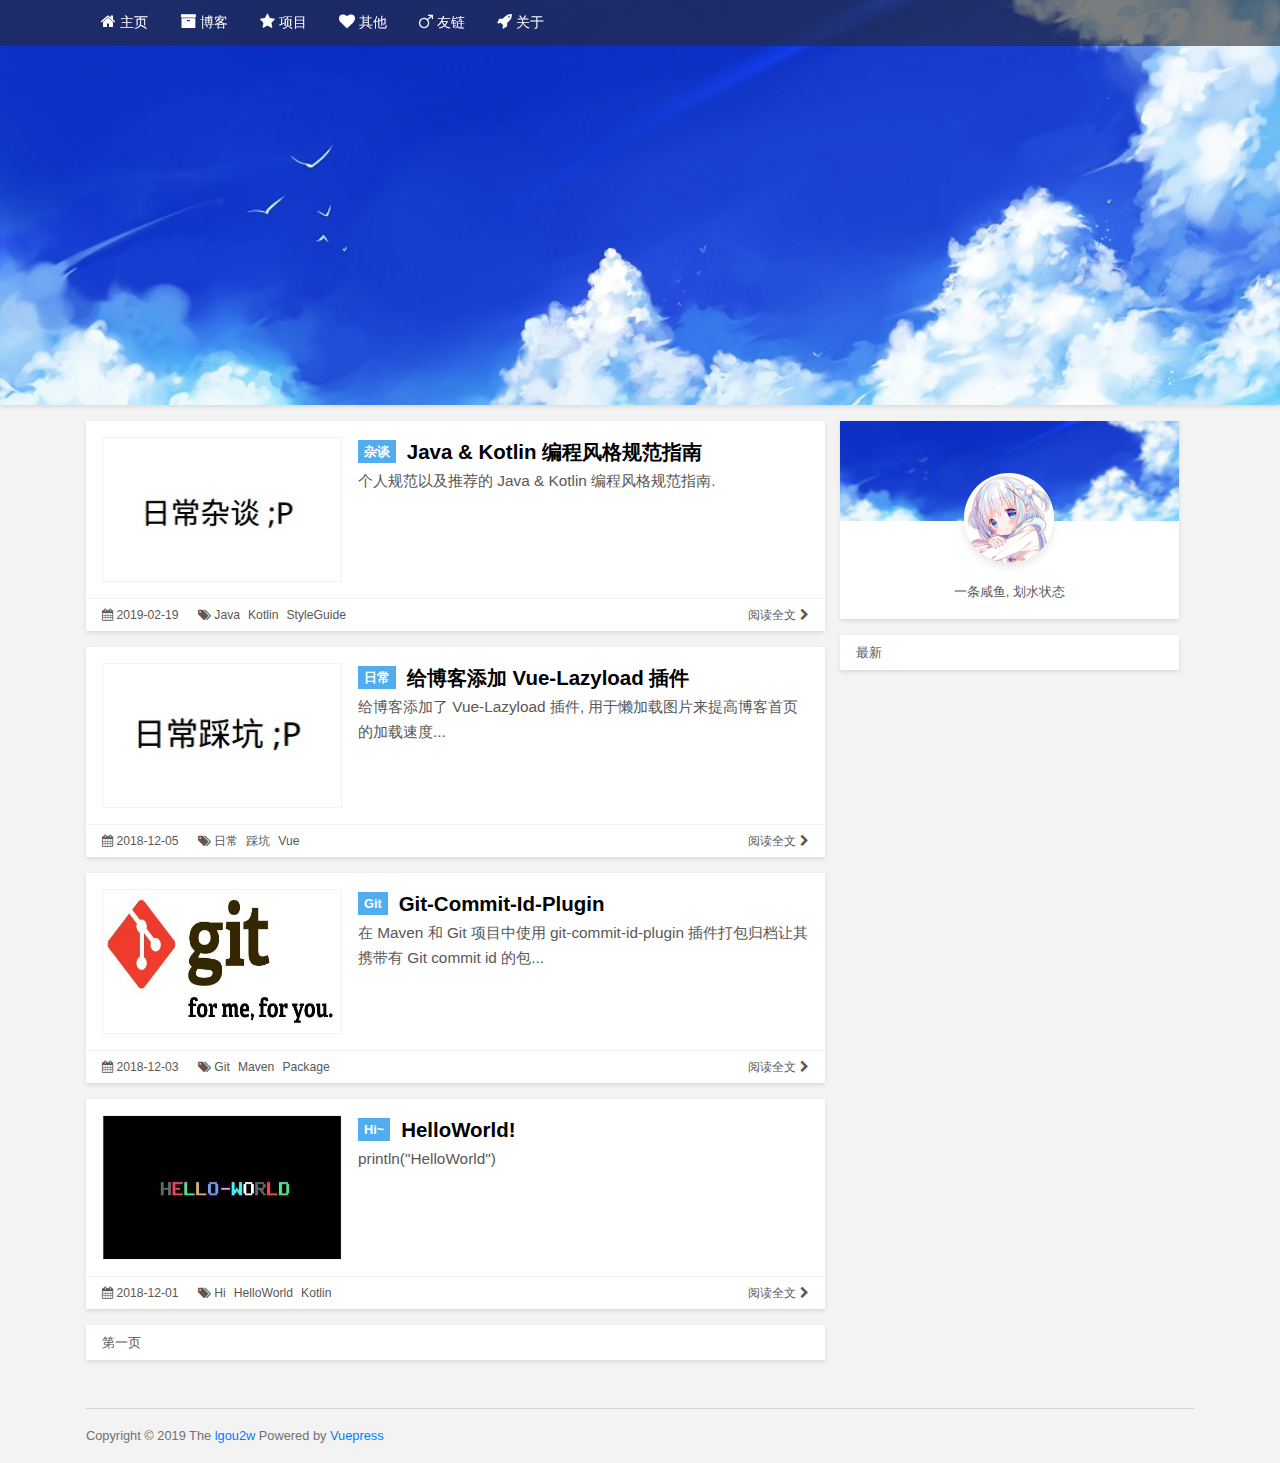
